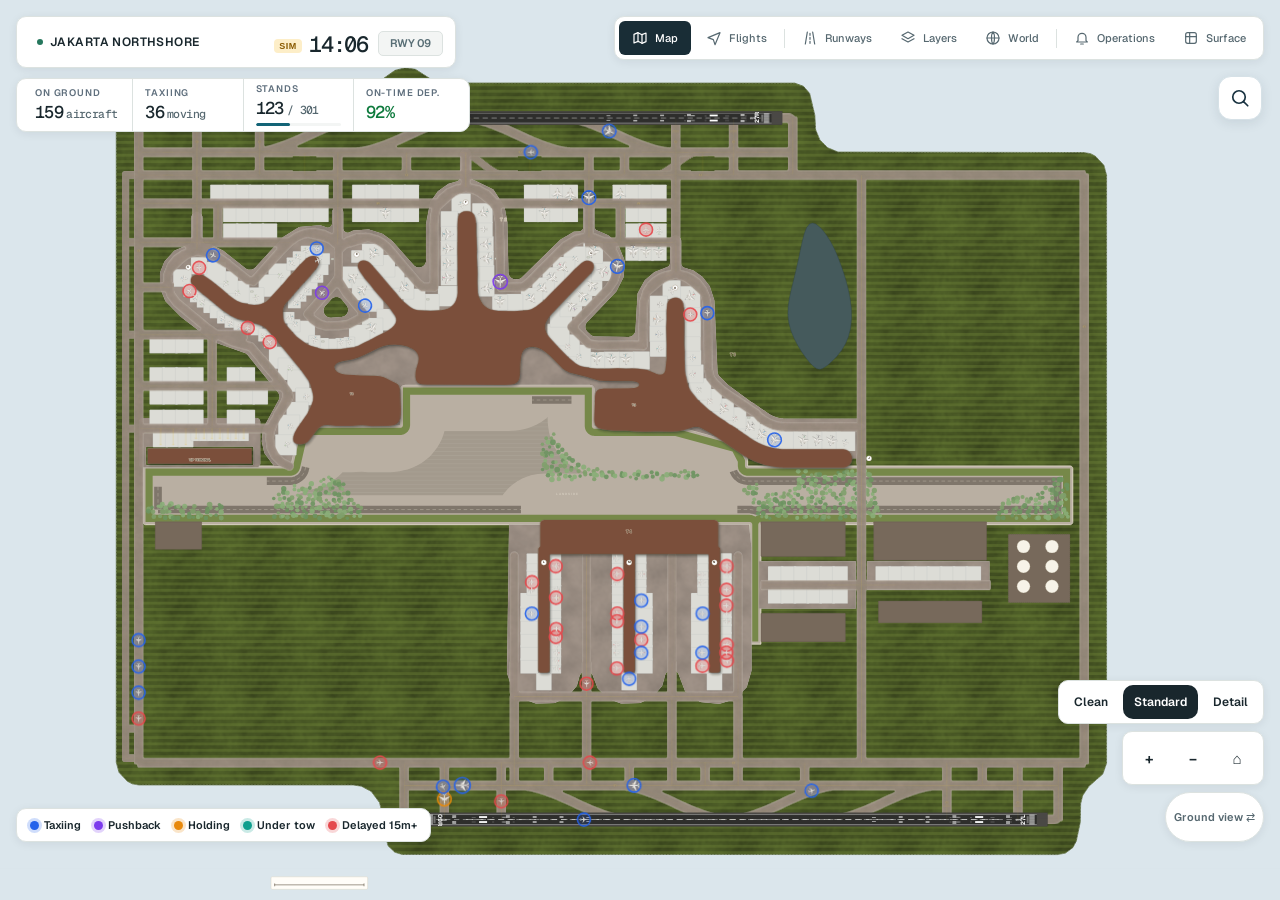
==== index.html @ 641c43df "Display mode: full-screen auto-paging board in the light theme (Departures, Arrivals or Both), displ" ====
<!DOCTYPE html>
<html lang="en"><head><meta charset="utf-8"/><script id="jn-scenario-clock">(function(){
/* Scenario clock: with ?clock=YYYY-MM-DDTHH:MM (Jakarta time) the whole app sees that moment as "now", and time then runs from there
   (pausable, faster). The state lives in sessionStorage so decisions, which reload the page, keep the same scenario time. ?clock=real leaves it. */
const R=Date,KEY='jn-scn-v1';let st=null;
const parse=s=>{const m=/^(\d{4})-(\d{2})-(\d{2})[T ](\d{2}):(\d{2})/.exec(s||'');return m?R.UTC(+m[1],+m[2]-1,+m[3],+m[4],+m[5])-7*3600000:null};
try{const q=new URLSearchParams(location.search).get('clock');
 if(q==='real')sessionStorage.removeItem(KEY);
 else if(q){const t=parse(q);if(t!=null)sessionStorage.setItem(KEY,JSON.stringify({startSim:t,startReal:R.now(),speed:1,paused:false,frozen:t}))}
 st=JSON.parse(sessionStorage.getItem(KEY)||'null');
 if(q){const u=new URL(location.href);u.searchParams.delete('clock');history.replaceState(null,'',u.pathname+u.search+u.hash)}}catch(e){}
const sim=()=>st?(st.paused?st.frozen:st.startSim+(R.now()-st.startReal)*st.speed):R.now();
/* Playback clock (JN_CLK): while a flight replay is running the whole app sees the replay time as "now". Off by default, so real time (or the scenario clock) passes straight through. */
let pb=null;
const now=()=>pb?(pb.paused?pb.frozen:pb.base+(R.now()-pb.real)*pb.speed):sim();
class D extends R{constructor(...a){if(a.length)super(...a);else super(now())}static now(){return now()}}
window.Date=D;
const pbRebase=()=>{const n=now();pb.base=n;pb.real=R.now();pb.frozen=n};
window.JN_CLK={get active(){return !!pb},now,start(ms,speed){pb={base:ms,real:R.now(),speed:speed||60,paused:false,frozen:ms}},stop(){pb=null},
 set(ms){if(pb){pb.base=ms;pb.real=R.now();pb.frozen=ms}},speed(x){if(pb){pbRebase();pb.speed=x}},pause(b){if(pb){pbRebase();pb.paused=!!b}},state:()=>pb&&Object.assign({},pb)};
if(!st)return;
const save=()=>{try{sessionStorage.setItem(KEY,JSON.stringify(st))}catch(e){}};
const rebase=()=>{const n=sim();st.startSim=n;st.startReal=R.now();st.frozen=n;return n};
window.JN_SCN={active:true,now,realNow:()=>R.now(),state:()=>Object.assign({},st),
 setSpeed(x){rebase();st.speed=x;save()},setPaused(b){rebase();st.paused=!!b;save()},
 setTime(ms){st.startSim=ms;st.startReal=R.now();st.frozen=ms;save()},jump(min){this.setTime(now()+min*60000)}};
document.addEventListener('DOMContentLoaded',()=>document.body.classList.add('jn-scn'));
})()</script><meta content="width=device-width,initial-scale=1" name="viewport"/><title>Jakarta Northshore | Widebody Optimization v158</title><style>html,body{margin:0;height:100%;background:#eeece6;overflow:hidden;overscroll-behavior:none;position:fixed;width:100%}svg{width:100%;height:100%;display:block;cursor:grab;touch-action:none;user-select:none;-webkit-user-select:none;font-family:"Helvetica Neue",Arial,sans-serif}
.term{fill:#dbc7a6;stroke:#b8a07c;stroke-width:4;stroke-linejoin:round}.t1{fill:none;stroke:#d0b992;stroke-width:2.5;opacity:.7}.t2{fill:none;stroke:#eadcc2;stroke-width:2.5;opacity:.7}
.apron{fill:#eceae4;stroke:#d8d6cd;stroke-width:2.5}.rn{font:700 68px Arial;fill:#fff}
.bxE{fill:#f5f4f0;stroke:#d9bb82;stroke-width:1.5}.bxC{fill:#f5f4f0;stroke:#a6bdd2;stroke-width:1.5}
.ac path{fill:#fff;stroke:#8a8d93;stroke-width:1;vector-effect:non-scaling-stroke}
.jb{stroke:#a39577;stroke-width:5;stroke-linecap:round}
#cn path{fill:none;stroke:#d9b44a;stroke-width:2;stroke-dasharray:8 8;opacity:.75}
#ld path{fill:none;stroke:#e3bf47;stroke-width:2;stroke-linecap:round;opacity:.8}
#ld,.gn,.rl{display:none}.zin #ld{display:inline}.zin .gn{display:inline}.zin .rl{display:inline}
.gn{font:700 13px Arial;fill:#4a3b28}.tb{font:700 15px Arial;fill:#1c1c1c}
.pk{fill:#e0d8c8;stroke:#cfc5b1;stroke-width:3}
.bx{fill:#fffdf8;stroke:#b99b73;stroke-width:3}
.b1{fill:#4a3b28;font-size:56px;font-weight:700;text-anchor:middle}.b2{fill:#4a3b28;font-size:42px;font-weight:700;text-anchor:middle;paint-order:stroke;stroke:#e9dfcd;stroke-width:8}
.b3{fill:#5a4a35;font-size:30px;text-anchor:middle}.b4{fill:#5c5040;font-size:28px;font-weight:600;text-anchor:middle;paint-order:stroke;stroke:#ffffffcc;stroke-width:6px;stroke-linejoin:round}
.pc{fill:#fff;stroke:#7d6a4f;stroke-width:3}.pl{fill:#4a3b28;font-size:34px;font-weight:700;text-anchor:middle;dominant-baseline:middle}
.ti{fill:#3d3223;font:700 70px Georgia,serif}.sub{fill:#6a5a45;font-size:30px}
#lg{position:fixed;left:10px;bottom:10px;max-width:calc(100% - 20px);background:#fffdf8ee;color:#4a3b28;border:1px solid #d6cdb8;border-radius:10px;padding:6px 10px;font:11px Arial;box-shadow:0 2px 8px #0002}#lg .h{cursor:pointer;display:flex;gap:8px;align-items:center}#lg .h b{font-size:12px}#lgb{display:none;margin-top:6px}#lg.open #lgb{display:block}#lg .tw{columns:2;column-gap:14px}#lg table{border-collapse:collapse;margin:2px 0}#lg td,#lg th{padding:0 8px;text-align:right;line-height:1.35}#lg label{display:block}.k{display:inline-block;width:10px;height:10px;margin:0 4px 0 8px;vertical-align:middle;border:2px solid}.k.e{border-color:#d8a24a}.k.c{border-color:#6e9ec7}
</style><style id="live-operations-redesign">
:root{--op-bg:#101317;--op-surf:#1b2026;--op-edge:#323a43;--op-gold:#d5ac70;--op-text:#f5f2e9;--op-muted:#adb5bf}
.hidden-legacy{display:none!important}
#hud{box-sizing:border-box;max-width:580px;padding:0;overflow:hidden;background:rgba(15,19,24,.97);border:1px solid #3c444e;border-radius:18px;color:var(--op-text);box-shadow:0 12px 50px #0005;backdrop-filter:blur(18px)}
.live-nav{padding:13px 16px;display:flex;justify-content:space-between;align-items:center;gap:10px;border-bottom:1px solid var(--op-edge)}
.live-brand{display:flex;align-items:center;gap:7px;flex-wrap:wrap;font-size:11px;font-weight:800;letter-spacing:.09em}.live-brand small{width:100%;margin-left:17px;font-size:10px;color:var(--op-muted);letter-spacing:.06em;font-weight:500}.live-dot{display:inline-block;width:7px;height:7px;flex:none;background:#50d9a3;border-radius:50%;box-shadow:0 0 0 4px #50d9a324}.live-controls{display:flex;gap:5px;flex-shrink:0}#hud .live-controls button{color:#f5f2e9;background:#2a3038;border-color:#414c55;border-radius:9px;font-size:11px;padding:7px 9px}#hud .live-controls button.on{color:#101317;background:var(--op-gold)}
.live-hudline{display:grid;grid-template-columns:1fr 1fr 1fr;padding:12px 16px;gap:8px}.live-hudline>div{min-width:0}.live-label{display:block;font-size:9px;color:var(--op-muted);font-weight:700;letter-spacing:.09em}.live-hudline strong{display:block;margin-top:3px;font-size:17px;font-family:ui-monospace,Menlo,monospace}.live-hudline #flow{background:none;padding:0;color:#f5f2e9;border-radius:0}.live-hudline #pv{color:#58dca9}.live-trafficbar{display:flex;justify-content:space-between;gap:8px;padding:8px 16px;background:#212830;font-size:11px;color:#e9ebed}.live-busy{white-space:nowrap;color:#50d9a3;font-size:9px;letter-spacing:.04em}#hud #stat{padding:9px 16px 11px;color:#acb6c0;font-size:10px;margin:0;border-top:1px solid var(--op-edge)}
#board{background:#15191f;color:var(--op-text);border-color:#414951;border-radius:20px;width:min(630px,calc(100% - 20px));height:min(78vh,760px);box-shadow:0 18px 70px #0008}
#board .bh{padding:13px;gap:7px;background:#1c2229;border-color:#353d45;flex-wrap:wrap}#board .bh button{color:#dce0e4;background:#252c34;border:1px solid #404b55;font-size:12px;padding:9px 12px}#board .bh button.on{background:#d5ac70;color:#15191f;border-color:#d5ac70}#bQ{color:#f5f2e9;background:#11161c;border-color:#46505b;padding:9px 10px;font-size:12px;min-width:100px}#bQ::placeholder{color:#9ea8b3}
.live-board-intro{padding:17px 17px 12px;border-bottom:1px solid #303942}.live-board-intro h3{font-size:24px;margin:6px 0 4px;letter-spacing:-.04em}.live-board-intro p{color:#a6b0bb;margin:0;font-size:11px}.live-ind{font-size:9px;color:#69dfaf;display:inline-flex;gap:8px;align-items:center;letter-spacing:.1em;font-weight:800}
.live-board-row{display:grid;grid-template-columns:36px minmax(0,1fr) 77px;width:100%;gap:10px;padding:16px;text-align:left;background:transparent;color:#f5f2e9;border:0;border-bottom:1px solid #2b343d;cursor:pointer}.live-board-row:hover{background:#252e38}.live-board-logo{padding-top:2px}.live-board-flight{display:flex;gap:8px;align-items:center;flex-wrap:wrap}.live-board-flight b{font-size:15px}.live-board-flight span{font-size:11px;color:#bac3cd}.live-board-details>strong{display:block;font-size:13px;margin:4px 0}.live-board-sub{font-size:11px;color:#a9b3bd}.live-board-sub i{font-style:normal;margin:0 3px}.live-board-status{display:inline-block;margin-top:8px;font-size:10px;padding:4px 8px;border-radius:99px;background:#354253;color:#dfe5ec}.live-board-status.done,.live-board-status.park{background:#1a4534;color:#88e5b3}.live-board-status.hold,.live-board-status.tax{background:#48371c;color:#ffd58a}.live-board-status.dep,.live-board-status.arr,.live-board-status.final{background:#243f61;color:#a7d1ff}.live-board-times{text-align:right}.live-board-times b{display:block;font-size:17px}.live-board-times span{display:block;font-size:10px;color:#a2adba;margin-top:7px}.live-board-times strong{display:block;font-size:13px;margin-top:2px}.live-board-times small{display:block;color:#d5ac70;font-size:10px;margin-top:10px}
#card{background:#151a20;color:#f3f1e9;border-color:#414951;padding:0;overflow:auto;width:380px;max-height:calc(100% - 20px);border-radius:20px;box-shadow:0 18px 70px #0008}
.live-flight-head{background:linear-gradient(145deg,#292f36,#171d25);padding:18px;border-bottom:1px solid #39414b}.live-flight-top{display:flex;justify-content:space-between;align-items:center;color:#acb6c0;font-size:10px}.live-mainline{display:flex;gap:10px;align-items:center;margin-top:16px}.live-mainline strong{display:block;font-size:26px;letter-spacing:-.035em}.live-mainline small{display:block;font-size:12px;color:#acb6c0}.live-route{display:grid;grid-template-columns:1fr auto 1fr;align-items:center;gap:8px;margin-top:22px}.live-route>div:last-child{text-align:right}.live-route b{font-size:29px;letter-spacing:-.03em}.live-route span{display:block;font-size:11px;color:#b6bec7}.live-route-mid{text-align:center;color:#d5ac70;font-size:19px}.live-route-mid small{display:block;color:#a6b0bb;font-size:9px;letter-spacing:.11em}
.live-card-technical{padding:12px 18px}.live-card-title{display:flex;justify-content:space-between;gap:8px;color:#e6ebec;font-weight:700;font-size:12px;margin-bottom:7px}.live-card-title span{font-weight:400;color:#9aa7b3;font-size:9px;text-align:right}.live-card-technical .cht span,.live-card-technical .rs,.live-card-technical .cn{color:#acb6c0}.live-card-technical .chb button{color:#f5f2e9;background:#29323d;border-color:#47515e}.live-card-technical .chip{color:#16201c}.live-card-technical .gr>div span,.live-card-technical .tm span{color:#adbac5}.live-card-technical .gr>div b,.live-card-technical .tm b,.live-card-technical .rt b{color:#f5f2e9}
.live-flight-meta{padding:10px 18px 16px;display:grid;grid-template-columns:1fr 1fr;gap:14px;border-top:1px solid #333d46}.live-flight-meta span,.live-rotation span{display:block;font-size:10px;color:#aeb8c2}.live-flight-meta b{display:block;font-size:13px;margin-top:3px}.live-rotation{background:#212932;padding:13px 18px}.live-rotation b{font-size:15px;display:block;margin:3px 0}
#card .ch{align-items:start}#card .ch .chl{max-width:66%}#card .gr,#card .tms{border-color:#35404a}#card .cn{line-height:1.5}
@media(max-width:700px){#hud{left:8px;top:8px;width:calc(100% - 16px)}.live-nav{padding:10px 11px}.live-brand{font-size:9px}.live-brand small{font-size:9px}.live-hudline{padding:10px 12px}.live-hudline strong{font-size:15px}#hud #stat{font-size:9px}#board{left:5px;right:5px;bottom:5px;width:calc(100% - 10px);height:75vh}#card{left:5px;right:5px;bottom:5px;top:auto;width:calc(100% - 10px);max-height:63vh}.live-board-row{padding:12px;gap:8px}.live-board-flight span{font-size:10px}}
</style><style>/* V10 surface markings are decorative SVG overlays, not aircraft-path modifications */.rwy-v10{opacity:.96}#s:not(.zin) .rwy-v10{opacity:.74}#s .rwy-v10 text{paint-order:stroke;stroke-linejoin:round}</style><style id="v11-stand-realism">
/* V11: aircraft stands are operational markings, not colored parking boxes. */
#sg .bxE,#sg .bxC{fill:none!important;stroke:#a9afb0!important;stroke-width:1.15!important;stroke-dasharray:8 13!important;opacity:.31!important}
.map-canvas.map-wide #sg .bxE,.map-canvas.map-wide #sg .bxC{opacity:.09!important}
.map-canvas.map-close #sg .bxE,.map-canvas.map-close #sg .bxC{opacity:.24!important}
.map-canvas.map-detail #sg .bxE,.map-canvas.map-detail #sg .bxC{opacity:.42!important;stroke:#828e90!important}
#standOpsV11{pointer-events:none;opacity:.8}
#standOpsV11 .stand-leadin{fill:none;stroke:#d4ae45;stroke-width:2.7;stroke-linecap:round;stroke-linejoin:round}
#standOpsV11 .stand-stop{fill:none;stroke:#fbf8e9;stroke-width:2.5;stroke-linecap:square}
.map-canvas.map-wide #standOpsV11{opacity:.12!important}
.map-canvas:not(.map-close):not(.map-detail) #standOpsV11{opacity:.25}
.map-canvas.v9-clean #standOpsV11{opacity:.14!important}
.map-canvas.v9-detail #standOpsV11{opacity:1!important}
.map-canvas.map-detail #standOpsV11 .stand-leadin{stroke-width:3.4}
/* The old boxed-stand shading had become the visual focus; keep concrete aprons continuous. */
#cn{opacity:.26!important}
.map-canvas.map-wide #cn{opacity:.09!important}
.map-canvas.v9-detail #cn{opacity:.48!important}
</style><style id="v14-runway-modes">
#runway-panel{position:fixed;z-index:5;top:var(--layTop,140px);right:12px;width:min(275px,calc(100vw - 24px));padding:11px 12px;border:1px solid #344656;border-radius:14px;background:#131c25f0;color:#edf3f7;font:12px -apple-system,BlinkMacSystemFont,'Segoe UI',sans-serif;box-shadow:0 7px 23px #0003;backdrop-filter:blur(12px)}
#runway-panel .rm-header{display:flex;justify-content:space-between;align-items:center;gap:8px;font-size:10px;letter-spacing:.07em}#rmMode{font-weight:500;color:#c9d2dc;font-size:10px;letter-spacing:0}
.rm-buttons{display:grid;grid-template-columns:repeat(3,1fr);gap:4px;margin-top:10px}.rm-buttons button{border:1px solid #435364;background:#202c38;color:#e9eff5;padding:8px 2px;border-radius:8px;font:600 11px inherit;cursor:pointer}.rm-buttons button.on{background:#c9a16d;color:#19212a;border-color:#c9a16d}
.rm-desc{font-size:10.5px;color:#bdc9d5;margin-top:8px;line-height:1.4}#rmCompare{background:transparent;color:#edd0a4;border:0;border-top:1px solid #354452;margin-top:9px;padding:10px 0 0;text-align:left;font-size:11px;cursor:pointer;width:100%}#rmResults{font-size:10px;color:#d9e3ec;line-height:1.5;margin-top:5px}#rmResults table{width:100%;border-collapse:collapse}#rmResults td,#rmResults th{padding:4px 2px;text-align:right;border-bottom:1px solid #334453;font-size:10px}#rmResults td:first-child,#rmResults th:first-child{text-align:left}#rmResults .active{color:#f4ca8e;font-weight:700}
@media(max-width:700px){#runway-panel{left:12px;right:auto;top:var(--layTop,112px);padding:8px 10px;width:min(290px,calc(100vw - 24px))}#runway-panel .rm-desc{display:none}#runway-panel #rmCompare{padding-top:7px;margin-top:6px}#runway-panel .rm-buttons{margin-top:6px}}
</style><style id="v18-engineering-surfaces">
/* V18: presentation-only aviation cartography. Never modifies the navigation network. */
#s #v18-apron-ops,#s #v18-junction-markings{pointer-events:none}
#s #v18-apron-ops{opacity:.38;transition:opacity .2s}
#s.map-wide #v18-apron-ops{opacity:0}
#s.map-close #v18-apron-ops{opacity:.29}
#s.map-detail #v18-apron-ops{opacity:.84}
#s.v17-surface #v18-apron-ops{opacity:.85}
#s.v17-surface.map-detail #v18-apron-ops{opacity:1}
#s .v18-equipment-zone{fill:none;stroke:#edf0e9;stroke-width:1.8;stroke-dasharray:9 7;opacity:.7}
#s .v18-safety{fill:none;stroke:#bf704d;stroke-width:1.5;stroke-dasharray:10 8;opacity:.68}
#s .v18-stand-hatch{stroke:#f2eee3;stroke-width:1.25;opacity:.7}
#s .v18-service-road{stroke:#f1efe7;stroke-width:1.7;stroke-dasharray:12 7;opacity:.65;fill:none}
#s #v18-junction-markings{opacity:.35}
#s.map-wide #v18-junction-markings{opacity:0}
#s.map-detail #v18-junction-markings{opacity:.7}
#s.v17-surface #v18-junction-markings{opacity:.82}
#s .v18-centerline-shadow{fill:none;stroke:#6b654a;stroke-width:3.2;opacity:.13}
#s .v18-centerline-hi{fill:none;stroke:#f8d45c;stroke-width:1.1;opacity:.5}
#s #tg .term{filter:drop-shadow(5px 7px 4px #3c47422e)}
#s #roof-v13{opacity:.95!important}
#s #v18-roof-light{pointer-events:none;opacity:.44}
#s #v18-roof-light path{fill:none;stroke:#f8f6e9;stroke-width:9;opacity:.25}
#s.map-wide #v18-roof-light{opacity:.15}
#s.map-detail #v18-roof-light{opacity:.8}
#s.v17-surface #v18-roof-light{opacity:.77}
#s #v18-gse-labels{pointer-events:none;opacity:0}
#s.map-detail #v18-gse-labels{opacity:.8}
#s #v18-gse-labels text{font:600 12px ui-monospace,Menlo,monospace;fill:#505b5b;paint-order:stroke;stroke:#d7d9d2;stroke-width:3}
@media(prefers-reduced-motion:reduce){#s #v18-apron-ops{transition:none}}
</style><style id="v20-architecture-style">
/* V20 architectural roof and dispersed remote-stand pavement; purely visual. */
#v20-roof{pointer-events:none}#v20-roof .roof-bay{fill:#d7c8ac;stroke:#b5a487;stroke-width:2.1}
#v20-roof .roof-bay.alt{fill:#e3d5bb}#v20-roof .roof-bay.core{fill:#c8b797}
#v20-roof .roof-seam{stroke:#b5a78d;stroke-width:2;opacity:.7;fill:none}
#v20-roof .roof-skylight{fill:#9db9c1;stroke:#eff5eb;stroke-width:2;opacity:.85}
#v20-roof .roof-crown{stroke:#faf1dc;stroke-width:3;opacity:.72;fill:none}
#v20-remote-aprons{pointer-events:none}#v20-remote-aprons .pad{fill:#dcdcd6;stroke:#aeb5b4;stroke-width:2}
#v20-remote-aprons .edge{fill:none;stroke:#f6f7ed;stroke-width:1.5;stroke-dasharray:11 10;opacity:.8}
#v20-remote-aprons .svc{fill:none;stroke:#b7b5a7;stroke-width:3;stroke-dasharray:14 9;opacity:.9}
#v20-remote-aprons .gse{fill:#a7aeb1;stroke:#f2f1e8;stroke-width:1.3}
#v20-objects{pointer-events:none}#v20-objects .service-building{fill:#c9cbbf;stroke:#9b9f93;stroke-width:3}
#v20-objects .service-roof{fill:none;stroke:#e8e9dc;stroke-width:3}
.map-canvas.map-wide #v20-roof{opacity:.56}.map-canvas.map-wide #v20-remote-aprons .edge,.map-canvas.map-wide #v20-remote-aprons .svc,.map-canvas.map-wide #v20-remote-aprons .gse{display:none}
.map-canvas:not(.map-detail):not(.map-close) #v20-roof .roof-seam{opacity:.35}
.map-canvas:not(.map-detail):not(.map-close) #v20-remote-aprons .gse{display:none}
</style><style id="v22-terminal-calm">
/* single calm roof: remove banded bays, skylights, bay pattern and hatching */
html body #roof-v13,html body #v18-roof-light,html body #v20-roof .roof-seam,html body #v20-roof .roof-skylight,html body #v20-roof .roof-crown{display:none!important}
html body #v20-roof .roof-bay,html body #v20-roof .roof-bay.alt,html body #v20-roof .roof-bay.core{fill:#e6d6b8!important;stroke:none!important;opacity:1!important}
html body #v20-roof .roof-bay,html body #v20-roof .roof-bay.alt,html body #v20-roof .roof-bay.core{fill:#e5d5b6!important;stroke:#e5d5b6!important;stroke-width:3px!important}
html body #tg .term{fill:#e3d3b4!important;stroke:#bba580!important;stroke-width:3!important;filter:drop-shadow(0 6px 5px #2f3a3a30)!important}
html body #tg .t1{stroke:#cdb892!important;opacity:.55!important}
html body #tg .t2{stroke:#f3ead8!important;opacity:.7!important;stroke-width:2.5!important}
/* labels: names on terminals only, no empty cards */
html body .map-canvas:not(.map-detail) .bx{display:none!important}
html body .b1{font-size:50px!important;letter-spacing:.06em;fill:#5b4a33!important;paint-order:stroke;stroke:#f1e6d1;stroke-width:9px;stroke-linejoin:round}
html body .bx{rx:18;fill:#fffaf0!important;stroke:#cdb892!important;stroke-width:2!important;filter:drop-shadow(0 2px 3px #0002)}
/* apron: calmer tone, stand furniture only when close or in detail */
html body .apron{fill:#d3d5cf!important;stroke:#b9bdb6!important;stroke-width:2!important}
html body .map-canvas:not(.map-detail) #ld,html body .map-canvas:not(.map-detail) #cn,html body .map-canvas:not(.map-detail) #v18-apron-ops,html body .map-canvas:not(.map-detail) #standOpsV11,html body .map-canvas:not(.map-detail) #v18-gse-labels,html body .map-canvas:not(.map-detail) #v18-junction-markings{display:none!important}
html body .map-canvas.map-detail #ld{opacity:.55}
html body .map-canvas.map-detail #v18-apron-ops,html body .map-canvas.map-detail #standOpsV11{opacity:.5}
html body .map-canvas.map-close #sg .bxE,html body .map-canvas.map-close #sg .bxC{opacity:.16!important}
</style><style id="v24-art">
html body .apron{fill:#d9d3cf!important;stroke:#bdb6b2!important}

html body .map-canvas.map-wide #v24-trees circle:nth-child(odd){display:none}
</style><style id="v27-term-detail-css">
html body #tg .term{fill:#7b4f3b!important;stroke:none!important;filter:drop-shadow(0 3px 6px rgba(60,80,100,.28))}
html body #v20-roof,html body #sg .jb{display:none!important}
html body .map-canvas:not(.map-detail) .stand-leadin{opacity:.25}
html body .map-canvas.map-wide #v27-term-detail path:nth-of-type(n+3),html body .map-canvas.map-wide #v27-term-detail g{display:none}
html body .gn{paint-order:stroke;stroke:#fff;stroke-width:3px;fill:#33424f}
</style><style id="v58-rotation-details">
html body #card .v58-rotation{padding:3px 16px 20px;color:#1b2931;font:13px -apple-system,BlinkMacSystemFont,'Segoe UI',sans-serif}
html body #card .v58-heading{display:flex;align-items:flex-start;justify-content:space-between;gap:8px;margin:3px 0 14px}
html body #card .v58-heading strong{font-size:15px}html body #card .v58-heading span{font-size:10px;color:#52626d;white-space:nowrap;margin-top:3px}
html body #card .v58-stage{background:#fff;border:1px solid #d9e1e1;border-radius:14px;padding:13px;margin:0 0 12px;box-shadow:0 2px 9px #1b30300a}
html body #card .v58-leg-head{display:grid;grid-template-columns:1fr auto;align-items:center;gap:2px 8px}html body #card .v58-leg-head span{font-size:10px;font-weight:800;letter-spacing:.09em;color:#67747d}html body #card .v58-leg-head strong{font-size:19px;color:#142630}html body #card .v58-leg-head small{grid-column:1 / -1;font-size:11px;color:#566772}
html body #card .v58-route{display:flex;gap:9px;align-items:center;margin:15px 0 12px}html body #card .v58-route b{font-size:23px;letter-spacing:-.04em}html body #card .v58-route span{color:#9aabb2}html body #card .v58-route small{margin-left:auto;text-align:right;max-width:46%;font-size:10px;color:#52646e}
html body #card .v58-pair{display:grid;gap:0;border-top:1px solid #e1e7e7}html body #card .v58-event{display:grid;grid-template-columns:minmax(0,1fr) auto;gap:2px 8px;padding:9px 0;border-bottom:1px solid #edf0f0}html body #card .v58-event:last-child{border-bottom:0}html body #card .v58-event span{font-size:12px;color:#40525c}html body #card .v58-event b{font-size:14px;color:#152731;font-variant-numeric:tabular-nums}html body #card .v58-event small{grid-column:1/-1;font-size:10px;color:#70818a}
html body #card .v58-turn{background:#e7eeed;border:1px solid #cfdbd9;border-radius:14px;padding:14px;margin:0 0 12px}html body #card .v58-turn-title{display:flex;justify-content:space-between;align-items:center;gap:8px;margin-bottom:13px}html body #card .v58-turn-title span{font-size:11px;letter-spacing:.06em;font-weight:800;color:#304b4d}html body #card .v58-turn-title strong{font-size:12px;color:#213942}
html body #card .v58-turn-grid{display:grid;grid-template-columns:1fr 1fr;gap:10px}html body #card .v58-turn-grid>div{background:#fff;border-radius:9px;padding:11px}html body #card .v58-turn-grid small{display:block;color:#586b73;font-size:10px;margin-bottom:5px}html body #card .v58-turn-grid b{font-size:19px}html body #card .v58-meter{height:4px;background:#c9d7d6;border-radius:8px;margin:13px 0}html body #card .v58-meter span{display:block;width:100%;height:100%;background:#658e91;border-radius:8px}
html body #card .v58-note{font-size:11px;line-height:1.55;color:#415963;margin:9px 0 0}html body #card .v58-swing{margin-top:11px;font-weight:750;font-size:11px;color:#36645d;padding:8px;border:1px solid #aaccc4;border-radius:8px;background:#f4faf8}
html body #card .v58-unlinked{padding:15px;border:1px dashed #b8c7cb;border-radius:12px;color:#50646e;font-size:12px;margin-bottom:11px}html body #card .v58-standalone{padding:12px 15px}
@media(max-width:390px){html body #card .v58-heading{display:block}html body #card .v58-heading span{display:block;margin-top:4px}html body #card .v58-route small{max-width:40%}}
</style><style id="v83-geist-system">
/* v83: single typography authority across the simulation, boards and overlays.
   Fonts are named with Google Fonts as optional remote delivery. Offline single-file
   deployments gracefully fall back to the OS sans/mono fonts. */
@import url('https://fonts.googleapis.com/css2?family=Geist:wght@400;500;600;700&family=Geist+Mono:wght@400;500;600&display=swap');
:root,html,html body{
 --jn-font:"Geist","Inter",-apple-system,BlinkMacSystemFont,"Segoe UI",Arial,sans-serif;
 --jn-mono:"Geist Mono","SFMono-Regular",Consolas,"Liberation Mono",monospace;
 --u-font:var(--jn-font);
 --jn-regular:400;--jn-medium:500;--jn-semibold:600;
 --jn-display:24px;--jn-title:18px;--jn-body:13px;--jn-caption:11px;
 --jn-tight:-.025em;--jn-label:.055em;
}
html body,html body button,html body input,html body select,html body textarea,
html body #hud,html body #card,html body #board,html body #lay,
html body #lg,html body #runway-panel,html body #ops-v16,
html body #v9-tools,html body #v16-map-key,html body #v70-kpi,
html body #v74-ac,html body #v79-audit,
html body #v49-modal,html body #v49-detail,
html body #s text,html body svg text{
 font-family:var(--jn-font)!important;
 font-synthesis:none;
 -webkit-font-smoothing:antialiased;
 text-rendering:optimizeLegibility;
}
/* Data-first hierarchy: normal text should be quiet. */
html body #hud .live-brand, html body #hud .live-brand b,
html body #v74-ac .top b,html body #v79-audit h1,
html body #card h2,html body #board h2,
html body #v74-ac .v81-id h1{
 font-family:var(--jn-font)!important;font-weight:600!important;letter-spacing:var(--jn-tight)!important;
}
html body #hud .live-label,html body #board .live-label,
html body #card .live-label,html body #v74-ac .v81-grid span,
html body #v74-ac .v81-id small,html body #v74-ac .v81-year,
html body #v79-audit .metric span{
 font-family:var(--jn-font)!important;font-weight:500!important;
 letter-spacing:var(--jn-label)!important;
}
html body #board .jb-main strong,html body #card .v53-hero-top strong,
html body #card .v58-leg-head strong,
html body #card .v58-heading strong,html body #v74-ac .v81-flight,
html body #v74-ac .v81-line b,html body #v74-ac .v81-date,
html body #v74-ac .v81-grid b,
html body #v79-audit .audit-row b{
 font-family:var(--jn-font)!important;font-weight:600!important;
 letter-spacing:-.015em!important;
}
html body #hud .live-hudline strong,html body #hud #clk,
html body #board .jb-time b,html body #board .jb-gate b,
html body #card .v58-event b,html body #card .v58-turn-grid b,
html body #card .tms b,html body #card .jc-tele b,
html body #v70-kpi .v70k b,
html body #v74-ac .v78-time b,
html body #v79-audit .metric b{
 font-family:var(--jn-mono)!important;font-weight:500!important;
 font-variant-numeric:tabular-nums slashed-zero!important;
 letter-spacing:-.035em!important;
}
html body #card .v57-tabs button,html body #board .bh button,
html body #hud button,html body #runway-panel button,
html body #ops-v16 button,html body #v79-audit button,
html body #v74-ac button{
 font-family:var(--jn-font)!important;font-weight:500!important;
 letter-spacing:0!important;
}
html body #v74-ac .v81-pill,html body #v74-ac .v78-chip,
html body #v74-ac .v77-pair,html body #card .chip,
html body #board .live-board-status{
 font-family:var(--jn-font)!important;font-weight:500!important;
 letter-spacing:0!important;
}
/* Replace device-dependent emoji on aircraft history with typographic vector-like text glyphs. */
html body #v74-ac .v81-line i{
 font-family:var(--jn-font)!important;font-weight:500!important;
 font-style:normal!important;color:#8294a0!important;
}
/* Unified aircraft history density: headings and status cannot overshadow routes. */
html body #v74-ac .v81-id h1{font-size:25px!important;line-height:1.13!important}
html body #v74-ac .v81-flight{font-size:13.5px!important}
html body #v74-ac .v81-line b{font-size:15px!important}
html body #v74-ac .v81-meta{font-size:11.5px!important;font-weight:400!important}
html body #v74-ac .v81-day{font-weight:500!important}
html body #v74-ac .v81-pill{font-size:10px!important}
/* Give numeric data its own typeface even against legacy font shorthands. */
html body #hud #clk{font:500 21px/1.1 var(--jn-mono)!important;font-variant-numeric:tabular-nums!important}
html body #hud .live-hudline strong{font:500 18px/1.1 var(--jn-mono)!important;font-variant-numeric:tabular-nums!important}
html body #board .jb-time b{font:500 18px/1.1 var(--jn-mono)!important}
html body #board .jb-gate b{font:500 20px/1.1 var(--jn-mono)!important}
html body #v70-kpi .v70k b{font:500 17px/1.1 var(--jn-mono)!important}
html body #v74-ac .v78-time b{font:500 19px/1.1 var(--jn-mono)!important}
/* Legacy SVG labels preserve their established sizes and positioning. */
@media(max-width:700px){
 html body #v74-ac .v81-id h1{font-size:24px!important}
 html body #board .jb-main strong{font-size:15px!important}
 html body #v74-ac .v81-line b{font-size:14px!important}
}
</style><style id="v90-customer-facing">#v79-launch,#v89-open,#v79-audit,#v84-util,#v86-review,#v89-overlay{display:none!important}</style><style id="v97-unified-customer-design">
/* JN v97: one passenger-facing interface language; no schedule or simulation edits. */
:root{
 --jn-bg:#f3f6f9;--jn-surface:#fff;--jn-soft:#f5f7fa;--jn-ink:#132536;
 --jn-muted:#617486;--jn-edge:#e1e8ef;--jn-accent:#2563eb;
 --jn-good:#15845c;--jn-warn:#aa6815;--jn-bad:#bb4b4b;
 --jn-radius:14px;--jn-radius-sm:9px;
 --jn-elevation:0 2px 8px rgba(15,33,52,.045),0 12px 34px rgba(15,33,52,.09);
 --u-ink:var(--jn-ink);--u-sub:var(--jn-muted);--u-line:var(--jn-edge);
 --u-chip:var(--jn-soft);--u-card:#fff;--u-acc:var(--jn-accent);--u-r:var(--jn-radius);
}
/* Shared outer sheet/card language. */
html body #card,html body #board,html body #v74-ac{color:var(--jn-ink)!important;background:var(--jn-bg)!important;font-family:var(--jn-font)!important}
html body #card{background:#fff!important;border:1px solid var(--jn-edge)!important;border-radius:var(--jn-radius)!important;box-shadow:var(--jn-elevation)!important}
html body #hud,html body #ops-v16,html body #v70-kpi,html body #lg,
html body #lay,html body #runway-panel,html body #v9-tools .v9-stack,
html body #v9-tools .v9-zoom{border-color:var(--jn-edge)!important;border-radius:var(--jn-radius)!important;box-shadow:var(--jn-elevation)!important}
/* A common typography hierarchy: 400 body / 500 labels / 600 emphasis. */
html body #card small,html body #board small,html body #v74-ac small{font-family:var(--jn-font)!important}
html body #card .jc-route b,html body #board .jb-time b,
html body #v74-ac .v81-id h1{font-weight:600!important;letter-spacing:-.035em!important}
html body #card .v53-time-grid b,html body #card .tms b,
html body #v74-ac .v78-time b,html body #v74-ac .v81-meta{
 font-family:var(--jn-mono)!important;font-weight:500!important;font-variant-numeric:tabular-nums!important}
/* Flight card: simplify nested panels and repeated grey fills. */
html body #card .v53-hero{background:#182c3e!important;color:#fff!important;border-radius:var(--jn-radius)!important;box-shadow:none!important}
html body #card .v53-time-grid>div,html body #card .tms>.tm,
html body #card .jc-tele>div{background:var(--jn-soft)!important;border:1px solid var(--jn-edge)!important;border-radius:var(--jn-radius-sm)!important;box-shadow:none!important}
html body #card .jc-gate,html body #card .v70-chain{border:1px solid var(--jn-edge)!important;border-radius:var(--jn-radius-sm)!important;box-shadow:none!important}
html body #card .v57-tabs{background:#fff!important;border-bottom:1px solid var(--jn-edge)!important}
html body #card .v57-tabs button{border-radius:var(--jn-radius-sm)!important}
/* Flight board: remove competing dark, industrial display language. */
html body #board{border:1px solid var(--jn-edge)!important;box-shadow:var(--jn-elevation)!important}
html body #board .bh,html body #board #bF{background:#fff!important;border-bottom:1px solid var(--jn-edge)!important}
html body #board .bh button,html body #board #bF button{font-weight:500!important;border-radius:var(--jn-radius-sm)!important}
html body #board .bh button.on,html body #board #bF button.on{background:#eaf1ff!important;color:#1a56c3!important}
html body #board #bQ{background:var(--jn-soft)!important;border:1px solid var(--jn-edge)!important;color:var(--jn-ink)!important;border-radius:var(--jn-radius-sm)!important}
html body #board #v46-board-summary{background:var(--jn-soft)!important;color:var(--jn-muted)!important;border-bottom:1px solid var(--jn-edge)!important;font-weight:500!important;letter-spacing:.02em!important}
html body #board #bList{background:#fff!important}
html body #board #bList .jb-hour{background:#eef2f6!important;color:#496073!important;border-block:1px solid var(--jn-edge)!important;font-weight:600!important}
html body #board #bList .jb-row{background:#fff!important;color:var(--jn-ink)!important;border-bottom:1px solid var(--jn-edge)!important;transition:background .15s!important}
html body #board #bList .jb-row:hover{background:#f5f8fc!important}
html body #board #bList .jb-main strong,html body #board #bList .jb-time b,
html body #board #bList .jb-gate b{color:var(--jn-ink)!important;font-weight:600!important}
html body #board #bList .jb-meta,html body #board #bList .jb-main small{color:var(--jn-muted)!important}
html body #board #bList .jb-s.ok{color:var(--jn-good)!important}
html body #board #bList .jb-s.late{color:var(--jn-bad)!important}
html body #board #bList .jb-s.warn{color:var(--jn-warn)!important}
html body #board #bList .jb-s.blue{color:#225fc5!important}
/* Aircraft history: same surface hierarchy, radius, status semantics as flights. */
html body #v74-ac{background:var(--jn-bg)!important;color:var(--jn-ink)!important}
html body #v74-ac .top{background:#fff!important;color:var(--jn-ink)!important;border-bottom:1px solid var(--jn-edge)!important;box-shadow:0 1px 3px rgba(15,33,52,.035)!important}
html body #v74-ac .top b,html body #v74-ac .top .back{color:var(--jn-ink)!important;font-weight:600!important}
html body #v74-ac .v81-head{background:#182c3e!important;color:#fff!important;border-bottom:0!important}
html body #v74-ac .v81-id h1{color:#fff!important}
html body #v74-ac .v81-grid{border-color:#455768!important}
html body #v74-ac .v81-grid .cell{border-color:#455768!important}
html body #v74-ac .v81-year,html body #v74-ac .v81-day,
html body #v74-ac .v78-day{background:#eaf0f5!important;color:#395166!important;border-color:var(--jn-edge)!important;font-weight:600!important}
html body #v74-ac .v81-leg,html body #v74-ac .v78-card{background:#fff!important;border-bottom:1px solid var(--jn-edge)!important}
html body #v74-ac .v81-flight,html body #v74-ac .v81-line b,
html body #v74-ac .v78-rte{color:var(--jn-ink)!important;font-weight:600!important}
html body #v74-ac .v81-pill,html body #v74-ac .v78-chip{
 border-radius:6px!important;font-weight:500!important}
html body #v74-ac .v81-pill.pair,html body #v74-ac .v78-chip.pair{background:#e9f6f0!important;color:#176e50!important}
html body #v74-ac .v81-pill.late,html body #v74-ac .v78-chip.warn{background:#fff1de!important;color:#996019!important}
html body #v74-ac .v81-pill.live{background:#eaf1ff!important;color:#245cc0!important}
html body #v74-ac .v81-dot.ok{background:var(--jn-good)!important}
html body #v74-ac .v81-dot.late{background:var(--jn-warn)!important}
html body #v74-ac .v81-code{background:var(--jn-soft)!important;border-radius:6px!important;color:var(--jn-muted)!important}
html body #v74-ac .v78-box{background:var(--jn-soft)!important;border:1px solid var(--jn-edge)!important;border-radius:var(--jn-radius-sm)!important}
/* Uniform interaction affordance and compact screens. */
html body :is(#card,#board,#v74-ac) button:focus-visible{outline:2px solid var(--jn-accent)!important;outline-offset:2px!important}
@media(max-width:700px){html body #board{border-radius:16px 16px 0 0!important}html body #card{border-radius:16px!important}}
</style>

<style id="v100-history-and-status">
/* v100: Preserve aircraft history row structure; scan flight times on the right. */
html body #v74-ac .v100-leg{padding:13px 16px!important}
html body #v74-ac .v100-leg .v81-leghead{display:flex!important;align-items:center;gap:8px!important;flex-wrap:wrap!important;min-width:0}
html body #v74-ac .v100-leg .v81-flight{font-family:var(--jn-font),sans-serif!important;font-weight:600!important;font-size:15px!important;letter-spacing:-.02em!important}
html body #v74-ac .v100-leg .v81-date{font-family:var(--jn-font),sans-serif!important;font-weight:500!important;font-size:12px!important}
html body #v74-ac .v100-leg .v81-dot{width:7px!important;height:7px!important;background:#277962!important}
html body #v74-ac .v100-leg .v81-dot.late{background:#c77d30!important}
html body #v74-ac .v100-leg .v81-dot.live{background:#277962!important}
html body #v74-ac .v100-leg .v100-pair{font-family:var(--jn-font),sans-serif;color:#56676f;font-size:11px;line-height:1.35;margin-left:auto;text-align:right;font-weight:400}
html body #v74-ac .v100-leg .v100-sep{color:#9ca9ad;margin:0 2px}
html body #v74-ac .v100-leg .v100-status{font-size:10px;font-weight:600;letter-spacing:.02em;color:#8a5200}
html body #v74-ac .v100-leg .v100-status.live{color:#24765e}
html body #v74-ac .v100-legbody{display:grid;grid-template-columns:minmax(0,1fr) auto;column-gap:9px;align-items:start;margin-top:12px}
html body #v74-ac .v100-leg .v81-route{display:grid;grid-template-rows:repeat(2,minmax(30px,auto));align-items:center;gap:6px!important;margin-top:0!important;min-width:0}
html body #v74-ac .v100-leg .v81-line{gap:5px!important;min-height:30px;min-width:0;flex-wrap:nowrap!important}
html body #v74-ac .v100-leg .v81-line i{width:15px;flex:0 0 15px;font-size:16px}
html body #v74-ac .v100-leg .v81-line b{font-family:var(--jn-font),sans-serif!important;font-weight:600!important;font-size:14px!important;overflow:hidden;text-overflow:ellipsis;white-space:nowrap;min-width:0}
html body #v74-ac .v100-leg .v81-code{padding:3px 4px!important;flex:0 0 auto;font-size:10px!important;font-weight:500!important;border-radius:4px!important}
html body #v74-ac .v100-times-col{display:grid;grid-template-rows:repeat(2,minmax(30px,auto));gap:6px;align-items:center}
html body #v74-ac .v100-times{display:grid;grid-template-columns:76px 76px;gap:6px;align-items:center;min-height:30px}
html body #v74-ac .v100-time{display:flex;align-items:baseline;justify-content:flex-end;gap:4px;white-space:nowrap}
html body #v74-ac .v100-time small{font:500 9px/1.4 var(--jn-font),sans-serif!important;color:#849198!important}
html body #v74-ac .v100-time b{font:500 13px/1.3 var(--jn-mono),monospace!important;color:#1b2e35!important;letter-spacing:-.045em!important;font-variant-numeric:tabular-nums!important}
html body #v74-ac .v100-time.actual b{font-weight:600!important}
html body #v74-ac .v100-time sup{font:500 8px var(--jn-font),sans-serif;letter-spacing:0;color:#5c6d77;margin-left:1px;vertical-align:super}
@media(max-width:390px){
 html body #v74-ac .v100-leg{padding-left:12px!important;padding-right:12px!important}
 html body #v74-ac .v100-legbody{column-gap:5px}
 html body #v74-ac .v100-times{grid-template-columns:69px 69px;gap:4px}
 html body #v74-ac .v100-time{gap:3px}
 html body #v74-ac .v100-time b{font-size:12px!important}
 html body #v74-ac .v100-leg .v81-line b{font-size:13px!important}
}
/* Accessible status information: light neutral surface and readable contrast. */
html body #card .v53-hero{background:#eef5f3!important;color:#1b3034!important;border:1px solid #d9e7e2!important;box-shadow:none!important;border-radius:8px!important}
html body #card .v53-hero-top strong{color:#193931!important}
html body #card .v53-hero-top small{color:#536a66!important}
html body #card .v53-hero p{color:#4a6661!important}
html body #card .v53-hero .v53-signal{background:#27946f!important}
</style>

<style id="v101-ui-fixes">
/* v101: customer-facing terminology + history emphasis + cleanup */
html body #card .jc-tele{border-left:0!important;margin:0 16px 14px!important}
html body #card .jc-tele>div{border:1px solid var(--jn-edge)!important;padding:12px 14px!important;border-radius:12px!important;background:var(--jn-soft)!important}
html body #card .v53-hero,
html body #card .v53-hero-top{background:#eef5f3!important;color:#1b3034!important}
html body #card .v53-hero{border:1px solid #d9e7e2!important;border-radius:12px!important;box-shadow:none!important}
html body #card .v53-hero strong,
html body #card .v53-hero-top strong{color:#193931!important}
html body #card .v53-hero p,
html body #card .v53-hero small,
html body #card .v53-hero-top small{color:#536a66!important;opacity:1!important}
html body #card .v53-hero .v53-signal{background:#27946f!important;box-shadow:0 0 0 4px rgba(39,148,111,.14)!important}
html body #v74-ac .v100-time small{color:#8b989f!important;opacity:.78!important}
html body #v74-ac .v100-time:not(.actual) b{color:#74848d!important;font-weight:500!important}
html body #v74-ac .v100-time.actual b{color:#16262f!important;font-weight:650!important}
html body #v74-ac .v100-time.actual small{color:#5f7078!important;opacity:.92!important}
html body #v74-ac .v100-leg .v81-line b{font-weight:600!important}
html body #v74-ac .v100-leg .v81-code{color:#53666f!important}
</style>

<style id="v102-history-causal-states">
/* Neutral status for future, never green before takeoff. */
html body #v74-ac .v100-leg .v81-dot.scheduled{background:#A4ADB4!important;box-shadow:none!important}
html body #v74-ac .v100-leg .v81-dot.ok{background:#267E65!important}
html body #v74-ac .v100-leg .v81-dot.late{background:#C7822C!important}
html body #v74-ac .v100-leg .v81-dot.live{background:#277C91!important}
/* Keep scheduled values soft and actuals emphatic. */
html body #v74-ac .v100-time:not(.actual) b{color:#829099!important;font-weight:400!important}
html body #v74-ac .v100-time.actual b{color:#132630!important;font-weight:600!important}
html body #v74-ac .v100-time.actual:has(b:first-child) b{font-variant-numeric:tabular-nums!important}
</style>
<style id="v104-physical-sectors">
html body #card .v104-sector-route{margin:0 16px 12px;padding:11px 12px;border-top:1px solid #dce5e4;border-bottom:1px solid #dce5e4;display:flex;flex-wrap:wrap;align-items:center;gap:7px;color:#203944;font:500 12px/1.5 var(--jn-font),sans-serif}
html body #card .v104-sector-route strong{font-weight:600;white-space:nowrap}
html body #card .v104-sector-route span{color:#536f77;font-size:11px}
html body #card .v104-sector-route small{flex-basis:100%;font-weight:400;color:#7b8990;font-size:10px}
html body #board .v104-board-via{display:block;color:#65777c;font:500 10px/1.35 var(--jn-font),sans-serif;margin:3px 0;letter-spacing:0}
html body #v74-ac .v104-history-sector{font:500 10px/1.4 var(--jn-font),sans-serif;color:#607781;padding:1px 16px 10px 37px}
html body #v74-ac .v104-history-sector span{color:#83959a}
</style>
<style id="v105-sector-presentation">
/* Alternate multi-stop destinations inside the existing flight board row. */
html body #board .v105-cycle{display:block;position:relative;min-width:0;height:22px;line-height:22px;overflow:hidden}
html body #board .v105-cycle>span{position:absolute;inset:0 auto auto 0;max-width:100%;overflow:hidden;text-overflow:ellipsis;white-space:nowrap}
html body #board .v105-cycle-a{animation:v105altA 6s steps(1,end) infinite}
html body #board .v105-cycle-b{animation:v105altB 6s steps(1,end) infinite}
@keyframes v105altA{0%,49.9%{opacity:1;visibility:visible}50%,100%{opacity:0;visibility:hidden}}
@keyframes v105altB{0%,49.9%{opacity:0;visibility:hidden}50%,100%{opacity:1;visibility:visible}}
html body #board .v105-cycle small{font-size:10px!important;color:#697982!important;font-weight:500!important;margin-left:5px}
html body #board .v104-board-via{font-size:10px!important;color:#71818a!important}
html body #v74-ac .v105-history-sector{margin:7px 0 0 22px;font:400 11px/1.4 var(--jn-font),sans-serif;color:#778790}
html body #v74-ac .v105-history-sector span{font-weight:600;color:#607784}
html body #v74-ac .v100-leg:has(.v105-history-sector){padding-bottom:15px!important}
@media(prefers-reduced-motion:reduce){
 html body #board .v105-cycle-a,html body #board .v105-cycle-b{animation:none!important}
 html body #board .v105-cycle-b{display:none!important}
}
</style>
<style id="v111-fleet-pooling-note">/* v111 fleet-only optimization; no customer-facing scheduling controls */</style>
<!-- v132: GA121 BKS departure 06:05, JKT arrival 07:20; GA8 JKT-CPH departure 00:05. -->
<!-- v136: GA650 outbound JKT STD 08:35 and GA652 outbound JKT STD 10:05. All other flights unchanged. -->
<!-- v135: SRG return timetable balanced (GA249 09:20, GA251 10:45, GA253 16:55, GA259 18:30 JKT arrivals). Existing aircraft allocation remains dynamic. -->
<!-- v134: GA261 STA JKT 09:30; GA271 STA 12:10; GA267 STA 18:05; GA113 STD TKG 23:55 / JKT STA 00:50 next day. All WIB. -->
<style id="v150-history-time-visibility">
/* Aircraft-history time hierarchy: scheduled grey, completed black, live ETA amber. */
html body #v74-ac .v100-leg .v100-time.jn150-scheduled small,
html body #v74-ac .v100-leg .v100-time.jn150-scheduled b{
 color:#5f6f79!important;font-weight:400!important;opacity:1!important;
}
html body #v74-ac .v100-leg .v100-time.jn150-etd small,html body #v74-ac .v100-leg .v100-time.jn150-etd b,html body #v74-ac .v100-leg .v100-time.jn150-eta small,html body #v74-ac .v100-leg .v100-time.jn150-eta b{color:#5f6f79!important;opacity:1!important}
html body #v74-ac .v100-leg .v100-time.jn150-atd small,
html body #v74-ac .v100-leg .v100-time.jn150-ata small{
 color:#30363d!important;font-weight:600!important;opacity:1!important;
}
html body #v74-ac .v100-leg .v100-time.jn150-atd b,
html body #v74-ac .v100-leg .v100-time.jn150-ata b{
 color:#101820!important;font-weight:650!important;opacity:1!important;
}
html body #v74-ac .v100-leg .v100-time.jn150-eta-live small,
html body #v74-ac .v100-leg .v100-time.jn150-eta-live b{
 color:#9a5600!important;opacity:1!important;font-weight:650!important;
 animation:jn150-eta-pulse 1.6s ease-in-out infinite;
}
@keyframes jn150-eta-pulse{0%,100%{opacity:1}50%{opacity:.46}}
@media(prefers-reduced-motion:reduce){
 html body #v74-ac .v100-leg .v100-time.jn150-eta-live small,
 html body #v74-ac .v100-leg .v100-time.jn150-eta-live b{animation:none!important}
}
</style><!-- v155: GA Singapore B787-9/777-300ER equipment mix; v154 routes retained -->
</head><body>
<svg class="map-canvas" id="s" viewbox="-400 -1750 12000 10100"><g id="g"><g id="wld"><g id="airB" style="display:none"></g><g id="grd">
<rect fill="#f3eee6" height="14000" id="bgp" width="20000" x="-5000" y="-6000"></rect><path d="M-222.8 -687.7L-277.5 -420.8L-277.5 6803.9L-246.9 6917.7L-153.1 7017.2L-98.1 7046.6L-21.9 7059.4L2382.1 7059.4L2474.7 7073.2L2584.5 7131.9L2676.9 7256.4L2699.7 7347.3L2704.0 7478.0L2772.3 7740.6L2849.4 7813.5L2930.7 7838.9L10284.7 7840.4L10373.8 7823.9L10456.7 7762.4L10495.8 7689.3L10540.7 7477.9L10545.0 7268.9L10567.8 7178.0L10636.9 7074.5L10793.8 6935.0L10835.7 6814.9L10836.0 217.4L10805.4 103.6L10711.6 4.1L10656.6 -25.3L10580.4 -38.1L7821.6 -44.3L7706.6 -91.9L7618.5 -180.0L7570.9 -295.0L7562.0 -456.8L7504.2 -700.6L7434.8 -780.9L7335.2 -817.7L3403.6 -819.1L3281.5 -843.4L3079.0 -971.7L2964.1 -988.7L2851.5 -960.5L2704.3 -856.8L2585.1 -820.7L-47.4 -817.7L-107.9 -802.6L-176.8 -756.6L-222.8 -687.7Z" fill="#d9e6c8"></path><clippath id="gcl"><path d="M-222.8 -687.7L-277.5 -420.8L-277.5 6803.9L-246.9 6917.7L-153.1 7017.2L-98.1 7046.6L-21.9 7059.4L2382.1 7059.4L2474.7 7073.2L2584.5 7131.9L2676.9 7256.4L2699.7 7347.3L2704.0 7478.0L2772.3 7740.6L2849.4 7813.5L2930.7 7838.9L10284.7 7840.4L10373.8 7823.9L10456.7 7762.4L10495.8 7689.3L10540.7 7477.9L10545.0 7268.9L10567.8 7178.0L10636.9 7074.5L10793.8 6935.0L10835.7 6814.9L10836.0 217.4L10805.4 103.6L10711.6 4.1L10656.6 -25.3L10580.4 -38.1L7821.6 -44.3L7706.6 -91.9L7618.5 -180.0L7570.9 -295.0L7562.0 -456.8L7504.2 -700.6L7434.8 -780.9L7335.2 -817.7L3403.6 -819.1L3281.5 -843.4L3079.0 -971.7L2964.1 -988.7L2851.5 -960.5L2704.3 -856.8L2585.1 -820.7L-47.4 -817.7L-107.9 -802.6L-176.8 -756.6L-222.8 -687.7Z"></path></clippath><g clip-path="url(#gcl)"><rect fill="#e1ecd4" height="32" opacity=".45" width="12766" x="-638" y="-1532"></rect><rect fill="#e1ecd4" height="32" opacity=".45" width="12766" x="-638" y="-1460"></rect><rect fill="#e1ecd4" height="32" opacity=".45" width="12766" x="-638" y="-1388"></rect><rect fill="#e1ecd4" height="32" opacity=".45" width="12766" x="-638" y="-1316"></rect><rect fill="#e1ecd4" height="32" opacity=".45" width="12766" x="-638" y="-1245"></rect><rect fill="#e1ecd4" height="32" opacity=".45" width="12766" x="-638" y="-1173"></rect><rect fill="#e1ecd4" height="32" opacity=".45" width="12766" x="-638" y="-1101"></rect><rect fill="#e1ecd4" height="32" opacity=".45" width="12766" x="-638" y="-1029"></rect><rect fill="#e1ecd4" height="32" opacity=".45" width="12766" x="-638" y="-957"></rect><rect fill="#e1ecd4" height="32" opacity=".45" width="12766" x="-638" y="-886"></rect><rect fill="#e1ecd4" height="32" opacity=".45" width="12766" x="-638" y="-814"></rect><rect fill="#e1ecd4" height="32" opacity=".45" width="12766" x="-638" y="-742"></rect><rect fill="#e1ecd4" height="32" opacity=".45" width="12766" x="-638" y="-670"></rect><rect fill="#e1ecd4" height="32" opacity=".45" width="12766" x="-638" y="-598"></rect><rect fill="#e1ecd4" height="32" opacity=".45" width="12766" x="-638" y="-527"></rect><rect fill="#e1ecd4" height="32" opacity=".45" width="12766" x="-638" y="-455"></rect><rect fill="#e1ecd4" height="32" opacity=".45" width="12766" x="-638" y="-383"></rect><rect fill="#e1ecd4" height="32" opacity=".45" width="12766" x="-638" y="-311"></rect><rect fill="#e1ecd4" height="32" opacity=".45" width="12766" x="-638" y="-239"></rect><rect fill="#e1ecd4" height="32" opacity=".45" width="12766" x="-638" y="-168"></rect><rect fill="#e1ecd4" height="32" opacity=".45" width="12766" x="-638" y="-96"></rect><rect fill="#e1ecd4" height="32" opacity=".45" width="12766" x="-638" y="-24"></rect><rect fill="#e1ecd4" height="32" opacity=".45" width="12766" x="-638" y="48"></rect><rect fill="#e1ecd4" height="32" opacity=".45" width="12766" x="-638" y="120"></rect><rect fill="#e1ecd4" height="32" opacity=".45" width="12766" x="-638" y="191"></rect><rect fill="#e1ecd4" height="32" opacity=".45" width="12766" x="-638" y="263"></rect><rect fill="#e1ecd4" height="32" opacity=".45" width="12766" x="-638" y="335"></rect><rect fill="#e1ecd4" height="32" opacity=".45" width="12766" x="-638" y="407"></rect><rect fill="#e1ecd4" height="32" opacity=".45" width="12766" x="-638" y="479"></rect><rect fill="#e1ecd4" height="32" opacity=".45" width="12766" x="-638" y="551"></rect><rect fill="#e1ecd4" height="32" opacity=".45" width="12766" x="-638" y="622"></rect><rect fill="#e1ecd4" height="32" opacity=".45" width="12766" x="-638" y="694"></rect><rect fill="#e1ecd4" height="32" opacity=".45" width="12766" x="-638" y="766"></rect><rect fill="#e1ecd4" height="32" opacity=".45" width="12766" x="-638" y="838"></rect><rect fill="#e1ecd4" height="32" opacity=".45" width="12766" x="-638" y="910"></rect><rect fill="#e1ecd4" height="32" opacity=".45" width="12766" x="-638" y="981"></rect><rect fill="#e1ecd4" height="32" opacity=".45" width="12766" x="-638" y="1053"></rect><rect fill="#e1ecd4" height="32" opacity=".45" width="12766" x="-638" y="1125"></rect><rect fill="#e1ecd4" height="32" opacity=".45" width="12766" x="-638" y="1197"></rect><rect fill="#e1ecd4" height="32" opacity=".45" width="12766" x="-638" y="1269"></rect><rect fill="#e1ecd4" height="32" opacity=".45" width="12766" x="-638" y="1340"></rect><rect fill="#e1ecd4" height="32" opacity=".45" width="12766" x="-638" y="1412"></rect><rect fill="#e1ecd4" height="32" opacity=".45" width="12766" x="-638" y="1484"></rect><rect fill="#e1ecd4" height="32" opacity=".45" width="12766" x="-638" y="1556"></rect><rect fill="#e1ecd4" height="32" opacity=".45" width="12766" x="-638" y="1628"></rect><rect fill="#e1ecd4" height="32" opacity=".45" width="12766" x="-638" y="1699"></rect><rect fill="#e1ecd4" height="32" opacity=".45" width="12766" x="-638" y="1771"></rect><rect fill="#e1ecd4" height="32" opacity=".45" width="12766" x="-638" y="1843"></rect><rect fill="#e1ecd4" height="32" opacity=".45" width="12766" x="-638" y="1915"></rect><rect fill="#e1ecd4" height="32" opacity=".45" width="12766" x="-638" y="1987"></rect><rect fill="#e1ecd4" height="32" opacity=".45" width="12766" x="-638" y="2059"></rect><rect fill="#e1ecd4" height="32" opacity=".45" width="12766" x="-638" y="2130"></rect><rect fill="#e1ecd4" height="32" opacity=".45" width="12766" x="-638" y="2202"></rect><rect fill="#e1ecd4" height="32" opacity=".45" width="12766" x="-638" y="2274"></rect><rect fill="#e1ecd4" height="32" opacity=".45" width="12766" x="-638" y="2346"></rect><rect fill="#e1ecd4" height="32" opacity=".45" width="12766" x="-638" y="2418"></rect><rect fill="#e1ecd4" height="32" opacity=".45" width="12766" x="-638" y="2489"></rect><rect fill="#e1ecd4" height="32" opacity=".45" width="12766" x="-638" y="2561"></rect><rect fill="#e1ecd4" height="32" opacity=".45" width="12766" x="-638" y="2633"></rect><rect fill="#e1ecd4" height="32" opacity=".45" width="12766" x="-638" y="2705"></rect><rect fill="#e1ecd4" height="32" opacity=".45" width="12766" x="-638" y="2777"></rect><rect fill="#e1ecd4" height="32" opacity=".45" width="12766" x="-638" y="2848"></rect><rect fill="#e1ecd4" height="32" opacity=".45" width="12766" x="-638" y="2920"></rect><rect fill="#e1ecd4" height="32" opacity=".45" width="12766" x="-638" y="2992"></rect><rect fill="#e1ecd4" height="32" opacity=".45" width="12766" x="-638" y="3064"></rect><rect fill="#e1ecd4" height="32" opacity=".45" width="12766" x="-638" y="3136"></rect><rect fill="#e1ecd4" height="32" opacity=".45" width="12766" x="-638" y="3207"></rect><rect fill="#e1ecd4" height="32" opacity=".45" width="12766" x="-638" y="3279"></rect><rect fill="#e1ecd4" height="32" opacity=".45" width="12766" x="-638" y="3351"></rect><rect fill="#e1ecd4" height="32" opacity=".45" width="12766" x="-638" y="3423"></rect><rect fill="#e1ecd4" height="32" opacity=".45" width="12766" x="-638" y="3495"></rect><rect fill="#e1ecd4" height="32" opacity=".45" width="12766" x="-638" y="3566"></rect><rect fill="#e1ecd4" height="32" opacity=".45" width="12766" x="-638" y="3638"></rect><rect fill="#e1ecd4" height="32" opacity=".45" width="12766" x="-638" y="3710"></rect><rect fill="#e1ecd4" height="32" opacity=".45" width="12766" x="-638" y="3782"></rect><rect fill="#e1ecd4" height="32" opacity=".45" width="12766" x="-638" y="3854"></rect><rect fill="#e1ecd4" height="32" opacity=".45" width="12766" x="-638" y="3926"></rect><rect fill="#e1ecd4" height="32" opacity=".45" width="12766" x="-638" y="3997"></rect><rect fill="#e1ecd4" height="32" opacity=".45" width="12766" x="-638" y="4069"></rect><rect fill="#e1ecd4" height="32" opacity=".45" width="12766" x="-638" y="4141"></rect><rect fill="#e1ecd4" height="32" opacity=".45" width="12766" x="-638" y="4213"></rect><rect fill="#e1ecd4" height="32" opacity=".45" width="12766" x="-638" y="4285"></rect><rect fill="#e1ecd4" height="32" opacity=".45" width="12766" x="-638" y="4356"></rect><rect fill="#e1ecd4" height="32" opacity=".45" width="12766" x="-638" y="4428"></rect><rect fill="#e1ecd4" height="32" opacity=".45" width="12766" x="-638" y="4500"></rect><rect fill="#e1ecd4" height="32" opacity=".45" width="12766" x="-638" y="4572"></rect><rect fill="#e1ecd4" height="32" opacity=".45" width="12766" x="-638" y="4644"></rect><rect fill="#e1ecd4" height="32" opacity=".45" width="12766" x="-638" y="4715"></rect><rect fill="#e1ecd4" height="32" opacity=".45" width="12766" x="-638" y="4787"></rect><rect fill="#e1ecd4" height="32" opacity=".45" width="12766" x="-638" y="4859"></rect><rect fill="#e1ecd4" height="32" opacity=".45" width="12766" x="-638" y="4931"></rect><rect fill="#e1ecd4" height="32" opacity=".45" width="12766" x="-638" y="5003"></rect><rect fill="#e1ecd4" height="32" opacity=".45" width="12766" x="-638" y="5074"></rect><rect fill="#e1ecd4" height="32" opacity=".45" width="12766" x="-638" y="5146"></rect><rect fill="#e1ecd4" height="32" opacity=".45" width="12766" x="-638" y="5218"></rect><rect fill="#e1ecd4" height="32" opacity=".45" width="12766" x="-638" y="5290"></rect><rect fill="#e1ecd4" height="32" opacity=".45" width="12766" x="-638" y="5362"></rect><rect fill="#e1ecd4" height="32" opacity=".45" width="12766" x="-638" y="5434"></rect><rect fill="#e1ecd4" height="32" opacity=".45" width="12766" x="-638" y="5505"></rect><rect fill="#e1ecd4" height="32" opacity=".45" width="12766" x="-638" y="5577"></rect><rect fill="#e1ecd4" height="32" opacity=".45" width="12766" x="-638" y="5649"></rect><rect fill="#e1ecd4" height="32" opacity=".45" width="12766" x="-638" y="5721"></rect><rect fill="#e1ecd4" height="32" opacity=".45" width="12766" x="-638" y="5793"></rect><rect fill="#e1ecd4" height="32" opacity=".45" width="12766" x="-638" y="5864"></rect><rect fill="#e1ecd4" height="32" opacity=".45" width="12766" x="-638" y="5936"></rect><rect fill="#e1ecd4" height="32" opacity=".45" width="12766" x="-638" y="6008"></rect><rect fill="#e1ecd4" height="32" opacity=".45" width="12766" x="-638" y="6080"></rect><rect fill="#e1ecd4" height="32" opacity=".45" width="12766" x="-638" y="6152"></rect><rect fill="#e1ecd4" height="32" opacity=".45" width="12766" x="-638" y="6223"></rect><rect fill="#e1ecd4" height="32" opacity=".45" width="12766" x="-638" y="6295"></rect><rect fill="#e1ecd4" height="32" opacity=".45" width="12766" x="-638" y="6367"></rect><rect fill="#e1ecd4" height="32" opacity=".45" width="12766" x="-638" y="6439"></rect><rect fill="#e1ecd4" height="32" opacity=".45" width="12766" x="-638" y="6511"></rect><rect fill="#e1ecd4" height="32" opacity=".45" width="12766" x="-638" y="6582"></rect><rect fill="#e1ecd4" height="32" opacity=".45" width="12766" x="-638" y="6654"></rect><rect fill="#e1ecd4" height="32" opacity=".45" width="12766" x="-638" y="6726"></rect><rect fill="#e1ecd4" height="32" opacity=".45" width="12766" x="-638" y="6798"></rect><rect fill="#e1ecd4" height="32" opacity=".45" width="12766" x="-638" y="6870"></rect><rect fill="#e1ecd4" height="32" opacity=".45" width="12766" x="-638" y="6941"></rect><rect fill="#e1ecd4" height="32" opacity=".45" width="12766" x="-638" y="7013"></rect><rect fill="#e1ecd4" height="32" opacity=".45" width="12766" x="-638" y="7085"></rect><rect fill="#e1ecd4" height="32" opacity=".45" width="12766" x="-638" y="7157"></rect><rect fill="#e1ecd4" height="32" opacity=".45" width="12766" x="-638" y="7229"></rect><rect fill="#e1ecd4" height="32" opacity=".45" width="12766" x="-638" y="7301"></rect><rect fill="#e1ecd4" height="32" opacity=".45" width="12766" x="-638" y="7372"></rect><rect fill="#e1ecd4" height="32" opacity=".45" width="12766" x="-638" y="7444"></rect><rect fill="#e1ecd4" height="32" opacity=".45" width="12766" x="-638" y="7516"></rect><rect fill="#e1ecd4" height="32" opacity=".45" width="12766" x="-638" y="7588"></rect><rect fill="#e1ecd4" height="32" opacity=".45" width="12766" x="-638" y="7660"></rect><rect fill="#e1ecd4" height="32" opacity=".45" width="12766" x="-638" y="7731"></rect><rect fill="#e1ecd4" height="32" opacity=".45" width="12766" x="-638" y="7803"></rect><rect fill="#e1ecd4" height="32" opacity=".45" width="12766" x="-638" y="7875"></rect><rect fill="#e1ecd4" height="32" opacity=".45" width="12766" x="-638" y="7947"></rect><rect fill="#e1ecd4" height="32" opacity=".45" width="12766" x="-638" y="8019"></rect><rect fill="#e1ecd4" height="32" opacity=".45" width="12766" x="-638" y="8090"></rect><rect fill="#e1ecd4" height="32" opacity=".45" width="12766" x="-638" y="8162"></rect><rect fill="#e1ecd4" height="32" opacity=".45" width="12766" x="-638" y="8234"></rect><rect fill="#e1ecd4" height="32" opacity=".45" width="12766" x="-638" y="8306"></rect><rect fill="#e1ecd4" height="32" opacity=".45" width="12766" x="-638" y="8378"></rect><rect fill="#e1ecd4" height="32" opacity=".45" width="12766" x="-638" y="8449"></rect><rect fill="#e1ecd4" height="32" opacity=".45" width="12766" x="-638" y="8521"></rect><rect fill="#e1ecd4" height="32" opacity=".45" width="12766" x="-638" y="8593"></rect><rect fill="#e1ecd4" height="32" opacity=".45" width="12766" x="-638" y="8665"></rect><rect fill="#e1ecd4" height="32" opacity=".45" width="12766" x="-638" y="8737"></rect><rect fill="#e1ecd4" height="32" opacity=".45" width="12766" x="-638" y="8809"></rect><rect fill="#e1ecd4" height="32" opacity=".45" width="12766" x="-638" y="8880"></rect><rect fill="#e1ecd4" height="32" opacity=".45" width="12766" x="-638" y="8952"></rect><rect fill="#e1ecd4" height="32" opacity=".45" width="12766" x="-638" y="9024"></rect><rect fill="#e1ecd4" height="32" opacity=".45" width="12766" x="-638" y="9096"></rect><rect fill="#e1ecd4" height="32" opacity=".45" width="12766" x="-638" y="9168"></rect><rect fill="#e1ecd4" height="32" opacity=".45" width="12766" x="-638" y="9239"></rect><rect fill="#e1ecd4" height="32" opacity=".45" width="12766" x="-638" y="9311"></rect><rect fill="#e1ecd4" height="32" opacity=".45" width="12766" x="-638" y="9383"></rect><rect fill="#e1ecd4" height="32" opacity=".45" width="12766" x="-638" y="9455"></rect><rect fill="#e1ecd4" height="32" opacity=".45" width="12766" x="-638" y="9527"></rect><rect fill="#e1ecd4" height="32" opacity=".45" width="12766" x="-638" y="9598"></rect><rect fill="#e1ecd4" height="32" opacity=".45" width="12766" x="-638" y="9670"></rect><rect fill="#e1ecd4" height="32" opacity=".45" width="12766" x="-638" y="9742"></rect><rect fill="#e1ecd4" height="32" opacity=".45" width="12766" x="-638" y="9814"></rect><rect fill="#e1ecd4" height="32" opacity=".45" width="12766" x="-638" y="9886"></rect><rect fill="#e1ecd4" height="32" opacity=".45" width="12766" x="-638" y="9957"></rect><rect fill="#e1ecd4" height="32" opacity=".45" width="12766" x="-638" y="10029"></rect><rect fill="#e1ecd4" height="32" opacity=".45" width="12766" x="-638" y="10101"></rect><rect fill="#e1ecd4" height="32" opacity=".45" width="12766" x="-638" y="10173"></rect><rect fill="#e1ecd4" height="32" opacity=".45" width="12766" x="-638" y="10245"></rect><rect fill="#e1ecd4" height="32" opacity=".45" width="12766" x="-638" y="10316"></rect><rect fill="#e1ecd4" height="32" opacity=".45" width="12766" x="-638" y="10388"></rect><rect fill="#e1ecd4" height="32" opacity=".45" width="12766" x="-638" y="10460"></rect><rect fill="#e1ecd4" height="32" opacity=".45" width="12766" x="-638" y="10532"></rect><rect fill="#e1ecd4" height="32" opacity=".45" width="12766" x="-638" y="10604"></rect><rect fill="#e1ecd4" height="32" opacity=".45" width="12766" x="-638" y="10676"></rect><rect fill="#e1ecd4" height="32" opacity=".45" width="12766" x="-638" y="10747"></rect><rect fill="#e1ecd4" height="32" opacity=".45" width="12766" x="-638" y="10819"></rect><rect fill="#e1ecd4" height="32" opacity=".45" width="12766" x="-638" y="10891"></rect><rect fill="#e1ecd4" height="32" opacity=".45" width="12766" x="-638" y="10963"></rect><rect fill="#e1ecd4" height="32" opacity=".45" width="12766" x="-638" y="11035"></rect><rect fill="#e1ecd4" height="32" opacity=".45" width="12766" x="-638" y="11106"></rect><rect fill="#e1ecd4" height="32" opacity=".45" width="12766" x="-638" y="11178"></rect><rect fill="#e1ecd4" height="32" opacity=".45" width="12766" x="-638" y="11250"></rect><rect fill="#e1ecd4" height="32" opacity=".45" width="12766" x="-638" y="11322"></rect><rect fill="#e1ecd4" height="32" opacity=".45" width="12766" x="-638" y="11394"></rect><rect fill="#e1ecd4" height="32" opacity=".45" width="12766" x="-638" y="11465"></rect><rect fill="#e1ecd4" height="32" opacity=".45" width="12766" x="-638" y="11537"></rect><rect fill="#e1ecd4" height="32" opacity=".45" width="12766" x="-638" y="11609"></rect><rect fill="#e1ecd4" height="32" opacity=".45" width="12766" x="-638" y="11681"></rect><rect fill="#e1ecd4" height="32" opacity=".45" width="12766" x="-638" y="11753"></rect><rect fill="#e1ecd4" height="32" opacity=".45" width="12766" x="-638" y="11824"></rect><rect fill="#e1ecd4" height="32" opacity=".45" width="12766" x="-638" y="11896"></rect><rect fill="#e1ecd4" height="32" opacity=".45" width="12766" x="-638" y="11968"></rect><rect fill="#e1ecd4" height="32" opacity=".45" width="12766" x="-638" y="12040"></rect><rect fill="#e1ecd4" height="32" opacity=".45" width="12766" x="-638" y="12112"></rect><rect fill="#e1ecd4" height="32" opacity=".45" width="12766" x="-638" y="12184"></rect><rect fill="#e1ecd4" height="32" opacity=".45" width="12766" x="-638" y="12255"></rect><rect fill="#e1ecd4" height="32" opacity=".45" width="12766" x="-638" y="12327"></rect><rect fill="#e1ecd4" height="32" opacity=".45" width="12766" x="-638" y="12399"></rect><rect fill="#e1ecd4" height="32" opacity=".45" width="12766" x="-638" y="12471"></rect><rect fill="#e1ecd4" height="32" opacity=".45" width="12766" x="-638" y="12543"></rect><rect fill="#e1ecd4" height="32" opacity=".45" width="12766" x="-638" y="12614"></rect><rect fill="#e1ecd4" height="32" opacity=".45" width="12766" x="-638" y="12686"></rect><rect fill="#e1ecd4" height="32" opacity=".45" width="12766" x="-638" y="12758"></rect></g><path d="M-222.8 -687.7L-277.5 -420.8L-277.5 6803.9L-246.9 6917.7L-153.1 7017.2L-98.1 7046.6L-21.9 7059.4L2382.1 7059.4L2474.7 7073.2L2584.5 7131.9L2676.9 7256.4L2699.7 7347.3L2704.0 7478.0L2772.3 7740.6L2849.4 7813.5L2930.7 7838.9L10284.7 7840.4L10373.8 7823.9L10456.7 7762.4L10495.8 7689.3L10540.7 7477.9L10545.0 7268.9L10567.8 7178.0L10636.9 7074.5L10793.8 6935.0L10835.7 6814.9L10836.0 217.4L10805.4 103.6L10711.6 4.1L10656.6 -25.3L10580.4 -38.1L7821.6 -44.3L7706.6 -91.9L7618.5 -180.0L7570.9 -295.0L7562.0 -456.8L7504.2 -700.6L7434.8 -780.9L7335.2 -817.7L3403.6 -819.1L3281.5 -843.4L3079.0 -971.7L2964.1 -988.7L2851.5 -960.5L2704.3 -856.8L2585.1 -820.7L-47.4 -817.7L-107.9 -802.6L-176.8 -756.6L-222.8 -687.7Z" fill="none" stroke="#a8b890" stroke-dasharray="26 10" stroke-width="5"></path>
<path d="M1781.9 3021.3L1676.6 3478.7L53.2 3478.7L50.1 3478.9L47.0 3479.3L43.9 3480.1L41.0 3481.2L38.1 3482.5L35.5 3484.1L32.9 3486.0L30.6 3488.1L28.5 3490.4L26.7 3492.9L25.0 3495.6L23.7 3498.4L22.7 3501.4L21.9 3504.4L21.4 3507.5L21.3 3510.6L21.3 4106.4L21.4 4109.5L21.9 4112.6L22.7 4115.6L23.7 4118.6L25.0 4121.4L26.7 4124.1L28.5 4126.6L30.6 4129.0L32.9 4131.1L35.5 4132.9L38.1 4134.5L41.0 4135.9L43.9 4136.9L47.0 4137.7L50.1 4138.1L53.2 4138.3L6829.8 4138.3L6829.8 5478.7L6957.4 5478.7L6957.4 4138.3L10425.5 4138.3L10428.7 4138.1L10431.8 4137.7L10434.8 4136.9L10437.7 4135.9L10440.6 4134.5L10443.3 4132.9L10445.8 4131.1L10448.1 4129.0L10450.2 4126.6L10452.1 4124.1L10453.7 4121.4L10455.0 4118.6L10456.1 4115.6L10456.8 4112.6L10457.3 4109.5L10457.4 4106.4L10457.4 3510.6L10457.3 3507.5L10456.8 3504.4L10456.1 3501.4L10455.0 3498.4L10453.7 3495.6L10452.1 3492.9L10450.2 3490.4L10448.1 3488.1L10445.8 3486.0L10443.3 3484.1L10440.6 3482.5L10437.7 3481.2L10434.8 3480.1L10431.8 3479.3L10428.7 3478.9L10425.5 3478.7L6808.5 3478.7L6808.5 3404.3L6712.8 3223.4L6010.6 3031.9L5090.4 3031.9L5090.4 2569.1L2909.6 2569.1L2909.6 3021.3L1781.9 3021.3Z" fill="#e8e2d3" stroke="#d6cdb8" stroke-width="3"></path><text class="b2" style="font-size:64px;letter-spacing:.3em;opacity:.55;stroke:none" x="4787" y="3803">LANDSIDE</text>
<g fill="none" stroke-linecap="round"><path d="" stroke="#e2c872" stroke-width="26"></path><path d="" stroke="#fffdf8" stroke-width="18"></path><path d="" stroke="#e2c872" stroke-width="30"></path><path d="" stroke="#fffdf8" stroke-width="22"></path></g>
<g></g>
<g id="af"><rect fill="#d6cdb9" height="388" rx="5" stroke="#b5a98f" stroke-width="3" width="947" x="6957" y="4106"></rect><rect fill="#d6cdb9" height="319" rx="5" stroke="#b5a98f" stroke-width="3" width="947" x="6957" y="5133"></rect><rect fill="#d6cdb9" height="431" rx="5" stroke="#b5a98f" stroke-width="3" width="1266" x="8223" y="4106"></rect><rect fill="#cfc4ad" height="245" rx="5" stroke="#b5a98f" stroke-width="3" width="1160" x="8277" y="4995"></rect><rect fill="#e4ddcb" height="766" rx="6" stroke="#a89c82" stroke-dasharray="14 8" stroke-width="3" width="691" x="9734" y="4245"></rect><circle cx="9904" cy="4383" fill="#f7f3e8" r="74" stroke="#8d8068" stroke-width="3"></circle><circle cx="9904" cy="4606" fill="#f7f3e8" r="74" stroke="#8d8068" stroke-width="3"></circle><circle cx="9904" cy="4830" fill="#f7f3e8" r="74" stroke="#8d8068" stroke-width="3"></circle><circle cx="10223" cy="4383" fill="#f7f3e8" r="74" stroke="#8d8068" stroke-width="3"></circle><circle cx="10223" cy="4606" fill="#f7f3e8" r="74" stroke="#8d8068" stroke-width="3"></circle><circle cx="10223" cy="4830" fill="#f7f3e8" r="74" stroke="#8d8068" stroke-width="3"></circle><rect fill="#cfc4ad" height="309" rx="5" stroke="#b5a98f" stroke-width="3" width="521" x="160" y="4106"></rect><path d="M7470.8 802.9L7470.4 803.8L7445.9 865.5L7445.1 867.9L7422.9 951.9L7422.7 952.8L7400.8 1053.7L7377.5 1164.3L7377.4 1164.8L7352.1 1277.7L7351.9 1278.4L7325.0 1389.2L7325.0 1389.4L7298.8 1495.2L7298.7 1495.8L7276.8 1595.0L7276.5 1596.5L7262.6 1689.7L7262.4 1692.2L7259.7 1782.1L7259.7 1782.9L7259.7 1783.7L7270.2 1872.4L7270.3 1873.1L7270.5 1873.9L7294.2 1961.2L7295.1 1963.7L7330.2 2049.1L7331.1 2051.0L7374.6 2133.2L7375.4 2134.5L7422.7 2210.1L7423.5 2211.2L7470.3 2276.3L7471.2 2277.5L7513.9 2328.7L7515.4 2330.4L7552.3 2366.0L7553.1 2366.8L7554.0 2367.4L7585.7 2387.3L7586.6 2387.8L7587.5 2388.0L7615.9 2393.4L7617.0 2393.6L7618.2 2393.3L7646.5 2386.0L7647.5 2385.7L7648.3 2385.2L7679.8 2366.8L7682.0 2365.2L7718.8 2336.6L7720.0 2335.6L7762.7 2297.0L7763.8 2296.0L7810.3 2247.5L7811.6 2246.0L7858.3 2187.0L7859.8 2184.9L7903.0 2113.5L7903.4 2112.8L7903.7 2112.1L7939.2 2027.7L7939.4 2026.9L7939.7 2026.1L7963.4 1930.5L7963.9 1927.5L7974.3 1822.9L7974.4 1820.3L7971.6 1709.9L7971.5 1707.8L7957.5 1596.6L7957.3 1594.9L7935.4 1488.3L7935.1 1487.1L7909.1 1389.6L7908.9 1388.7L7882.1 1303.1L7881.9 1302.5L7856.6 1229.3L7856.5 1228.8L7833.3 1166.4L7833.2 1166.0L7811.4 1111.1L7811.1 1110.5L7788.8 1059.2L7788.4 1058.4L7763.5 1007.2L7763.0 1006.2L7733.8 953.2L7733.1 952.1L7698.9 898.0L7698.0 896.7L7659.7 844.9L7658.3 843.2L7617.6 798.6L7617.0 797.9L7616.3 797.3L7575.7 766.0L7575.0 765.4L7574.1 765.1L7536.6 753.1L7535.6 752.8L7534.5 753.1L7501.6 764.2L7500.6 764.6L7499.9 765.4L7471.4 802.1L7470.8 802.9Z" fill="#a9cfe0" stroke="#86b3c7" stroke-width="5"></path><circle cx="2979" cy="-691" fill="#c9b48f" r="59" stroke="#a98a63" stroke-width="4"></circle><text class="b4" style="text-anchor:middle" x="2979" y="-636">ATC</text>
</g>
<g id="apg"><path class="apron" d="M273.7 1627.9L274.3 1628.6L274.7 1629.1L275.2 1629.7L275.6 1630.0L447.4 1803.9L447.9 1804.4L448.7 1805.1L449.2 1805.6L451.6 1807.6L452.1 1808.1L452.9 1808.8L453.4 1809.2L814.1 2084.7L814.5 2085.0L815.2 2085.5L815.8 2085.9L817.4 2086.8L818.0 2087.0L818.1 2087.1L818.8 2087.4L819.3 2087.5L1159.5 2208.1L1160.3 2208.4L1161.6 2208.9L1162.5 2209.2L1164.8 2210.2L1166.5 2210.9L1169.0 2212.0L1170.6 2212.8L1171.4 2213.3L1173.0 2214.1L1175.4 2215.5L1177.0 2216.5L1177.7 2216.9L1179.3 2218.0L1181.5 2219.6L1183.0 2220.6L1183.7 2221.2L1185.1 2222.4L1187.2 2224.1L1188.6 2225.4L1189.2 2226.0L1190.5 2227.3L1192.5 2229.2L1193.7 2230.6L1195.4 2232.4L1196.0 2233.1L1196.9 2234.2L1197.5 2234.9L1535.4 2650.5L1536.0 2651.3L1536.9 2652.5L1537.5 2653.3L1539.1 2655.5L1540.3 2657.1L1541.9 2659.6L1543.0 2661.2L1543.5 2662.1L1544.4 2663.8L1545.8 2666.4L1546.7 2668.2L1547.1 2669.1L1547.9 2670.9L1549.0 2673.7L1549.7 2675.5L1550.0 2676.5L1550.7 2678.3L1551.5 2681.2L1552.0 2683.1L1552.2 2684.1L1552.7 2686.0L1553.2 2688.9L1553.5 2690.9L1553.7 2691.8L1553.9 2693.8L1554.2 2696.8L1554.3 2698.7L1554.3 2699.7L1554.4 2701.7L1554.4 2704.7L1554.3 2706.7L1554.2 2707.6L1554.1 2709.6L1553.8 2712.6L1553.5 2714.5L1553.3 2715.5L1553.0 2717.4L1552.4 2720.4L1551.9 2722.3L1551.7 2723.2L1551.1 2725.1L1550.2 2728.0L1549.6 2729.8L1549.3 2730.8L1548.5 2732.6L1547.4 2735.3L1546.5 2737.1L1545.3 2739.6L1544.9 2740.5L1544.2 2741.8L1543.8 2742.7L1370.3 3058.6L1370.1 3059.1L1369.7 3059.8L1369.4 3060.4L1369.1 3061.3L1368.9 3062.2L1368.8 3062.8L1368.8 3062.9L1368.7 3063.7L1368.6 3064.2L1355.8 3201.5L1355.8 3202.0L1355.7 3202.8L1355.7 3202.9L1355.7 3203.6L1355.8 3205.5L1355.9 3206.1L1355.9 3206.3L1356.1 3207.0L1356.2 3207.5L1384.3 3330.0L1384.5 3330.5L1384.6 3331.2L1384.7 3331.3L1384.9 3331.9L1385.2 3332.8L1385.6 3333.6L1386.0 3334.1L1386.0 3334.2L1386.4 3334.8L1386.7 3335.3L1491.3 3477.4L1491.8 3478.0L1492.3 3478.6L1493.1 3478.7L1493.9 3478.7L1674.9 3478.7L1675.7 3478.7L1676.5 3478.6L1676.8 3477.8L1677.0 3477.1L1734.7 3226.4L1734.8 3225.6L1734.9 3224.8L1734.2 3224.3L1733.9 3224.1L1724.5 3219.3L1710.8 3201.7L1708.7 3191.1L1708.4 3189.7L1707.8 3186.2L1707.1 3183.1L1706.9 3182.1L1705.6 3175.3L1706.7 3167.7L1706.8 3166.8L1708.8 3153.2L1709.9 3145.4L1711.2 3141.7L1711.3 3141.6L1723.9 3105.9L1725.5 3103.0L1725.9 3102.2L1738.1 3080.4L1750.3 3058.5L1752.4 3054.6L1752.5 3054.4L1752.7 3054.1L1753.7 3052.3L1754.8 3050.7L1755.1 3050.2L1769.8 3029.2L1866.6 2890.1L1866.9 2889.7L1867.7 2888.3L1868.0 2887.6L1880.5 2860.5L1881.7 2857.9L1915.2 2785.1L1915.8 2783.3L1928.4 2745.4L1928.8 2743.6L1929.5 2735.0L1930.8 2719.4L1932.1 2704.3L1932.2 2703.4L1932.1 2701.2L1932.0 2700.7L1929.0 2681.0L1926.0 2661.8L1925.8 2660.6L1925.4 2658.9L1925.3 2658.2L1899.0 2563.8L1898.9 2563.6L1898.6 2562.5L1876.7 2517.2L1876.5 2516.8L1875.7 2515.5L1875.5 2515.2L1857.3 2489.5L1823.4 2442.0L1788.2 2392.5L1787.7 2391.7L1786.8 2390.6L1786.1 2389.8L1774.7 2376.5L1769.1 2370.1L1755.4 2354.4L1740.4 2337.1L1740.3 2337.0L1739.9 2336.5L1739.5 2336.0L1739.4 2335.9L1679.7 2262.5L1632.4 2204.3L1597.9 2161.9L1597.7 2161.7L1597.6 2161.5L1575.9 2137.1L1566.4 2126.4L1548.7 2106.5L1548.5 2106.2L1547.7 2105.3L1495.4 2038.1L1494.7 2037.3L1494.6 2037.1L1442.0 1979.7L1441.6 1979.3L1440.2 1977.8L1399.6 1933.4L1398.3 1932.4L1397.8 1932.0L1389.0 1925.7L1370.7 1912.6L1369.9 1912.0L1368.1 1911.0L1367.6 1910.8L1325.7 1893.4L1254.9 1870.5L1245.4 1867.4L1231.5 1862.9L1230.5 1862.6L1228.9 1862.2L1227.9 1861.9L1224.6 1861.2L1188.5 1853.8L1124.7 1840.5L1124.4 1840.5L1124.0 1840.4L1121.4 1839.8L1118.8 1838.9L1118.2 1838.7L1064.8 1819.9L1064.7 1819.8L1064.5 1819.8L1064.3 1819.7L1062.1 1818.9L1060.0 1817.9L1059.7 1817.7L1010.2 1793.5L1008.0 1792.1L1007.6 1791.8L934.8 1743.7L934.8 1743.7L933.9 1743.1L933.0 1742.5L930.8 1740.8L918.8 1732.0L900.8 1718.7L900.6 1718.5L899.7 1717.8L898.8 1717.0L898.7 1717.0L755.1 1598.1L747.5 1591.9L747.2 1591.6L746.6 1591.1L746.3 1590.9L680.6 1541.4L680.3 1541.2L679.3 1540.4L678.3 1539.6L595.0 1468.0L591.5 1465.0L591.3 1464.8L587.8 1461.8L585.4 1458.8L584.8 1458.0L573.2 1443.3L572.4 1442.2L572.3 1442.1L568.8 1437.6L566.6 1432.3L566.1 1431.0L557.9 1410.6L557.8 1383.1L562.1 1373.5L562.1 1373.4L562.6 1372.3L563.4 1370.4L564.2 1368.8L564.6 1367.8L567.2 1362.0L571.6 1357.1L572.4 1356.1L573.7 1354.7L574.2 1354.1L574.5 1353.8L577.8 1350.1L581.3 1347.5L582.1 1346.9L583.8 1345.7L584.6 1345.1L584.8 1345.0L586.2 1343.9L586.5 1343.7L586.8 1343.5L591.3 1340.2L596.1 1338.3L596.3 1338.2L612.9 1331.7L616.3 1330.4L616.4 1330.4L623.7 1327.5L658.6 1325.5L664.8 1327.1L666.4 1327.5L682.1 1331.6L682.6 1331.8L688.1 1333.2L692.5 1335.6L692.7 1335.7L693.5 1336.2L693.6 1336.2L693.8 1336.3L719.8 1350.6L788.9 1399.0L789.9 1399.8L790.2 1400.0L792.8 1402.1L797.0 1405.5L797.2 1405.6L802.8 1410.1L857.9 1454.2L904.6 1491.5L904.7 1491.6L904.8 1491.7L905.4 1492.2L906.0 1492.7L910.1 1496.2L945.2 1526.7L984.1 1560.4L984.5 1560.7L985.0 1561.1L988.7 1563.9L999.6 1572.3L1043.9 1606.3L1044.7 1606.9L1045.9 1607.7L1046.7 1608.2L1061.3 1617.3L1063.9 1618.9L1076.7 1626.9L1076.7 1626.9L1078.3 1627.7L1078.5 1627.8L1105.4 1638.1L1123.9 1645.2L1125.2 1645.6L1127.3 1646.3L1128.6 1646.6L1176.3 1657.5L1185.3 1659.6L1214.3 1666.2L1215.7 1666.5L1217.7 1666.8L1219.0 1667.0L1221.9 1667.3L1246.1 1669.4L1249.9 1669.7L1258.1 1670.5L1265.3 1671.1L1265.6 1671.1L1267.2 1671.1L1267.6 1671.1L1277.5 1670.3L1306.8 1667.9L1314.8 1667.3L1315.5 1667.2L1317.0 1667.0L1317.6 1666.8L1324.2 1665.2L1341.1 1661.0L1343.9 1660.3L1345.5 1659.9L1348.4 1659.2L1349.0 1659.0L1350.3 1658.6L1350.9 1658.4L1353.9 1657.1L1359.4 1654.8L1379.7 1646.4L1380.2 1646.2L1380.4 1646.2L1381.6 1645.5L1382.1 1645.2L1393.2 1638.4L1405.4 1631.0L1429.2 1611.2L1430.2 1610.3L1431.6 1608.9L1432.3 1608.2L1601.7 1422.9L1648.4 1366.6L1655.0 1358.6L1655.1 1358.5L1656.1 1357.3L1682.8 1329.2L1697.8 1313.5L1708.0 1302.8L1708.3 1302.4L1708.8 1301.9L1709.1 1301.6L1760.2 1242.6L1760.3 1242.6L1760.3 1242.5L1760.5 1242.3L1761.5 1241.2L1762.5 1240.2L1762.8 1239.9L1763.4 1239.3L1845.6 1157.5L1848.6 1155.4L1849.1 1155.1L1869.9 1140.7L1872.0 1139.3L1872.1 1139.2L1876.5 1136.2L1906.1 1124.2L1912.4 1123.5L1912.9 1123.4L1915.6 1123.1L1926.1 1121.9L1936.6 1120.7L1953.4 1124.6L1956.7 1125.4L1957.0 1125.5L1964.8 1127.3L1978.2 1135.7L1981.8 1139.5L1982.7 1140.5L1983.8 1141.7L1984.0 1141.8L1984.1 1141.9L1984.6 1142.5L1988.7 1146.9L1993.0 1155.1L1993.1 1155.3L1993.3 1155.7L1995.8 1160.5L1997.0 1166.2L1997.2 1167.1L1997.4 1168.1L1997.4 1168.2L1997.7 1169.5L1997.8 1170.0L1997.9 1170.3L1999.0 1175.8L1998.9 1180.6L1998.9 1181.5L1998.9 1181.6L1998.6 1192.2L1995.9 1203.5L1995.8 1203.8L1994.9 1207.7L1994.8 1207.8L1994.7 1208.5L1994.6 1208.8L1993.5 1213.3L1991.5 1217.4L1991.0 1218.4L1982.7 1234.9L1974.9 1250.6L1974.8 1250.8L1974.5 1251.4L1972.9 1254.5L1970.8 1257.4L1970.3 1258.1L1957.1 1275.8L1951.2 1283.7L1951.2 1283.8L1951.0 1283.9L1950.2 1285.0L1949.3 1286.1L1873.9 1374.0L1872.3 1375.8L1871.7 1376.5L1871.6 1376.6L1849.8 1400.0L1813.9 1438.6L1777.7 1479.6L1762.2 1497.2L1739.2 1523.2L1726.2 1537.9L1723.0 1541.6L1722.8 1541.8L1722.6 1542.0L1722.3 1542.4L1722.2 1542.5L1716.5 1549.4L1674.2 1600.7L1658.3 1617.7L1638.5 1639.0L1629.8 1648.3L1629.3 1648.8L1628.5 1649.9L1628.1 1650.5L1609.8 1677.6L1609.7 1677.7L1606.8 1682.1L1606.3 1682.8L1605.9 1683.6L1605.6 1684.4L1605.3 1685.1L1605.2 1685.5L1603.7 1690.3L1603.2 1691.7L1595.5 1716.4L1595.2 1718.1L1592.5 1760.1L1592.5 1760.8L1592.5 1762.4L1592.5 1763.5L1592.8 1770.7L1593.8 1794.7L1594.7 1817.8L1594.8 1818.4L1595.1 1820.4L1595.3 1821.1L1596.2 1824.7L1599.3 1836.1L1600.4 1840.3L1604.5 1855.5L1604.8 1856.5L1605.6 1858.4L1606.0 1859.3L1607.1 1861.3L1614.7 1875.5L1616.9 1879.5L1617.4 1880.4L1618.6 1882.2L1619.4 1883.4L1633.5 1902.5L1634.1 1903.3L1634.8 1904.2L1635.4 1904.9L1635.7 1905.2L1660.6 1932.8L1742.5 2023.6L1764.7 2041.9L1771.0 2047.1L1771.5 2047.5L1772.1 2048.0L1798.9 2067.4L1816.4 2080.1L1840.3 2097.4L1841.1 2098.0L1842.2 2098.7L1843.0 2099.2L1868.3 2114.2L1869.5 2114.9L1871.1 2115.7L1872.2 2116.2L1872.4 2116.3L1874.7 2117.3L1900.3 2128.3L1901.8 2128.8L1902.6 2129.1L2011.5 2162.3L2012.5 2162.6L2039.6 2166.7L2062.1 2170.0L2062.8 2170.1L2064.3 2170.2L2065.0 2170.2L2151.4 2168.7L2169.9 2168.3L2179.9 2168.1L2224.8 2167.3L2225.9 2167.3L2227.4 2167.2L2227.9 2167.1L2228.7 2167.0L2289.7 2159.1L2393.8 2145.4L2394.5 2145.3L2404.7 2141.6L2413.6 2138.4L2431.5 2132.0L2432.9 2131.5L2434.8 2130.6L2436.1 2130.0L2457.5 2118.7L2475.1 2109.4L2502.5 2094.9L2568.9 2064.1L2569.4 2063.8L2569.5 2063.7L2645.5 2021.1L2724.3 1984.3L2724.6 1984.1L2725.6 1983.6L2726.3 1983.2L2766.5 1960.4L2767.2 1960.0L2767.4 1959.9L2768.7 1959.0L2769.6 1958.4L2775.4 1954.2L2811.8 1928.1L2812.6 1927.4L2812.7 1927.3L2838.6 1902.1L2839.8 1900.7L2840.2 1900.0L2840.4 1899.6L2844.0 1893.9L2855.1 1876.2L2855.5 1875.5L2855.9 1874.6L2856.3 1873.7L2856.5 1872.9L2860.6 1856.2L2861.6 1852.4L2862.8 1847.3L2862.8 1847.2L2863.0 1846.3L2863.2 1845.3L2863.2 1844.3L2863.1 1843.4L2862.9 1840.8L2862.0 1831.3L2861.9 1830.0L2861.7 1828.0L2861.1 1820.7L2860.9 1819.9L2860.7 1819.2L2851.9 1796.8L2850.8 1794.9L2850.3 1794.2L2774.5 1687.2L2774.4 1687.0L2773.8 1686.1L2619.6 1507.0L2602.4 1484.7L2590.5 1469.3L2573.2 1446.7L2571.2 1444.2L2571.0 1443.9L2570.4 1443.2L2569.9 1442.7L2537.0 1405.1L2525.5 1392.1L2525.4 1392.0L2522.3 1388.4L2514.6 1379.7L2513.3 1377.9L2513.1 1377.6L2492.4 1348.5L2456.4 1297.6L2453.8 1294.0L2453.3 1293.3L2451.2 1290.3L2449.6 1286.9L2449.2 1286.0L2447.1 1281.5L2434.2 1253.5L2432.8 1245.8L2432.3 1243.0L2432.2 1242.5L2432.1 1242.2L2432.0 1241.4L2431.2 1237.0L2431.4 1231.7L2431.4 1231.5L2431.4 1231.4L2431.5 1229.0L2431.5 1228.5L2431.8 1221.1L2436.4 1210.3L2436.5 1210.0L2436.7 1209.6L2442.2 1196.6L2447.6 1191.1L2448.8 1189.8L2449.4 1189.3L2453.1 1185.6L2457.6 1182.9L2459.1 1182.0L2460.2 1181.3L2460.8 1181.0L2461.4 1180.7L2466.7 1177.5L2472.5 1176.1L2472.7 1176.1L2482.9 1173.6L2483.3 1173.5L2483.6 1173.4L2490.5 1171.8L2497.3 1172.4L2498.2 1172.5L2498.7 1172.6L2499.0 1172.6L2505.6 1173.3L2513.8 1174.1L2514.3 1174.1L2520.3 1174.7L2525.9 1177.0L2527.3 1177.6L2528.3 1178.0L2533.7 1180.3L2538.5 1182.3L2543.3 1184.3L2544.0 1184.6L2544.1 1184.7L2549.0 1186.7L2562.3 1196.6L2570.3 1202.6L2571.1 1203.2L2574.4 1205.7L2577.5 1209.2L2577.8 1209.5L2617.2 1254.1L2677.2 1321.9L2677.6 1322.3L2680.2 1325.5L2695.7 1344.1L2715.8 1368.1L2809.7 1480.6L2809.8 1480.7L2810.1 1481.1L2810.3 1481.3L2810.4 1481.4L2860.6 1537.5L2912.6 1602.5L2913.0 1602.9L2914.3 1604.3L2914.8 1604.8L2916.9 1606.8L2919.0 1608.8L2933.5 1622.8L2940.1 1629.1L2940.6 1629.6L2941.4 1630.3L2941.9 1630.7L2942.6 1631.3L2989.1 1670.2L2999.1 1678.5L3003.0 1681.7L3003.3 1682.0L3003.7 1682.3L3004.4 1682.8L3005.0 1683.2L3029.6 1701.0L3030.6 1701.7L3032.2 1702.7L3033.2 1703.3L3037.0 1705.4L3040.2 1707.1L3047.3 1711.0L3054.8 1715.1L3055.4 1715.4L3057.4 1716.3L3058.7 1716.9L3063.6 1718.7L3077.1 1723.7L3077.7 1723.9L3079.1 1724.3L3079.7 1724.4L3103.4 1729.2L3104.8 1729.4L3107.0 1729.7L3108.4 1729.8L3140.4 1731.5L3247.8 1737.2L3248.5 1737.2L3249.5 1737.2L3250.2 1737.2L3277.7 1736.8L3280.2 1736.8L3286.2 1736.7L3291.2 1736.6L3292.1 1736.6L3293.4 1736.5L3293.7 1736.5L3314.0 1734.5L3331.1 1732.7L3357.7 1730.1L3363.6 1729.5L3364.0 1729.4L3364.8 1729.3L3365.4 1729.2L3384.1 1726.3L3394.6 1724.7L3403.1 1723.4L3409.4 1722.4L3410.1 1722.3L3411.5 1721.9L3412.2 1721.7L3428.3 1716.4L3445.4 1710.7L3447.1 1709.9L3447.6 1709.7L3464.2 1700.0L3470.1 1696.6L3477.0 1692.6L3477.8 1692.1L3479.5 1690.9L3480.1 1690.4L3505.3 1666.5L3506.5 1665.1L3506.5 1665.1L3523.6 1639.5L3524.3 1638.1L3524.5 1637.9L3528.2 1629.3L3528.4 1628.9L3530.3 1624.7L3536.4 1610.8L3536.8 1609.7L3537.5 1607.7L3537.8 1606.9L3547.3 1573.2L3547.3 1573.2L3547.6 1571.9L3550.7 1546.5L3551.8 1537.9L3551.9 1536.6L3552.0 1534.6L3552.1 1533.5L3551.9 1498.8L3551.8 1487.3L3550.9 1338.3L3550.9 1338.2L3550.9 1337.4L3550.9 1336.6L3550.9 1336.4L3552.4 1288.6L3553.2 1264.0L3553.3 1263.7L3553.3 1263.2L3552.5 1200.7L3552.0 1167.2L3550.6 1056.3L3550.6 1056.1L3550.6 1055.7L3550.6 1055.2L3551.8 934.6L3552.0 921.6L3552.0 917.8L3552.6 857.5L3552.7 854.2L3552.7 853.1L3552.7 852.8L3552.6 852.4L3552.4 843.1L3552.2 834.6L3550.7 784.3L3550.6 781.4L3550.6 781.0L3550.6 779.2L3550.7 777.4L3550.7 777.1L3550.9 772.8L3551.1 769.7L3554.2 714.1L3554.2 713.8L3554.4 710.9L3554.8 708.5L3554.9 708.3L3558.8 686.7L3559.4 683.4L3559.4 683.3L3559.5 682.9L3560.6 676.8L3568.1 661.8L3569.2 659.5L3570.0 657.9L3573.3 651.3L3585.8 639.7L3586.1 639.4L3586.3 639.2L3591.3 634.6L3597.6 631.8L3598.3 631.5L3612.2 625.4L3613.9 624.7L3614.0 624.7L3619.4 622.3L3642.3 618.4L3662.2 618.3L3662.3 618.3L3665.8 618.3L3669.3 618.9L3669.4 618.9L3688.3 622.2L3692.6 623.8L3692.8 623.9L3694.7 624.6L3695.2 624.8L3700.5 626.8L3700.7 626.9L3704.6 628.4L3718.6 637.4L3722.2 641.3L3723.0 642.2L3723.8 643.0L3728.2 647.9L3728.5 648.2L3729.3 649.1L3732.5 652.6L3734.8 656.7L3735.4 657.7L3738.7 663.7L3739.0 664.2L3739.1 664.4L3740.7 667.4L3741.8 670.5L3742.1 671.3L3747.0 685.2L3747.2 685.8L3748.1 688.4L3748.7 691.0L3748.8 691.7L3756.2 726.9L3756.3 727.5L3756.7 729.6L3756.9 731.8L3757.0 732.2L3758.2 744.5L3758.7 749.3L3760.7 769.3L3760.7 769.4L3760.9 771.5L3760.9 773.6L3760.9 774.1L3760.6 827.9L3760.5 845.2L3762.1 879.6L3763.0 899.5L3766.8 982.7L3768.5 1021.0L3769.6 1044.8L3769.6 1046.3L3769.6 1046.7L3768.9 1071.1L3767.4 1125.8L3771.9 1230.3L3772.0 1233.1L3774.1 1282.4L3775.7 1320.5L3772.9 1406.4L3772.9 1407.4L3773.0 1407.8L3777.1 1491.0L3779.3 1536.4L3779.5 1537.7L3779.7 1538.5L3780.4 1541.3L3785.3 1561.0L3785.5 1561.8L3786.1 1563.8L3786.6 1565.0L3792.3 1579.4L3796.1 1589.1L3796.9 1591.0L3797.2 1591.8L3797.7 1592.9L3798.1 1593.7L3799.4 1596.5L3815.7 1629.1L3816.2 1630.0L3816.4 1630.4L3827.8 1648.6L3831.3 1654.2L3832.1 1655.3L3833.4 1657.0L3834.2 1658.1L3837.7 1662.3L3847.3 1673.5L3864.7 1688.8L3866.2 1690.1L3867.3 1691.0L3868.9 1692.3L3887.4 1704.3L3889.9 1705.9L3891.0 1706.6L3892.8 1707.6L3893.9 1708.1L3896.2 1709.3L3903.5 1712.7L3907.9 1714.8L3916.6 1718.9L3917.1 1719.1L3918.5 1719.7L3919.1 1719.8L3928.7 1722.6L3957.9 1731.0L3958.5 1731.2L3958.5 1731.2L3959.8 1731.5L3975.4 1733.5L3975.9 1733.6L4005.0 1737.4L4006.1 1737.5L4007.9 1737.7L4009.1 1737.7L4118.3 1739.1L4187.2 1739.9L4188.5 1739.8L4188.6 1739.8L4210.4 1738.4L4336.6 1730.1L4338.0 1729.9L4339.2 1729.7L4341.8 1729.2L4352.3 1727.3L4363.1 1725.2L4363.7 1725.1L4365.1 1724.7L4365.7 1724.5L4384.6 1717.8L4385.4 1717.6L4387.1 1716.8L4387.8 1716.4L4428.8 1691.9L4429.9 1691.2L4431.4 1690.2L4432.3 1689.5L4442.2 1681.9L4520.1 1621.6L4520.4 1621.3L4521.5 1620.3L4521.9 1619.9L4582.8 1556.0L4582.9 1555.9L4583.2 1555.6L4583.5 1555.2L4593.6 1545.1L4799.1 1339.6L4799.3 1339.4L4799.5 1339.2L4856.8 1278.5L4856.9 1278.3L4857.9 1277.3L4859.1 1276.2L4859.2 1276.1L4936.3 1205.2L4937.1 1204.4L4940.5 1201.4L4944.4 1199.1L4945.3 1198.6L4954.5 1193.3L4975.6 1181.2L4981.7 1179.6L4981.9 1179.5L4984.5 1178.8L4996.9 1175.5L5008.2 1174.8L5009.5 1174.7L5009.6 1174.7L5014.3 1174.4L5018.3 1174.9L5019.1 1175.0L5025.9 1175.9L5027.0 1176.0L5031.2 1176.6L5035.2 1178.0L5036.2 1178.3L5040.2 1179.7L5041.3 1180.1L5041.5 1180.2L5042.4 1180.5L5046.8 1182.1L5050.8 1184.6L5051.8 1185.2L5053.9 1186.6L5060.3 1190.7L5063.9 1194.6L5064.7 1195.4L5065.4 1196.2L5066.5 1197.4L5071.0 1202.3L5073.7 1208.3L5074.4 1209.9L5075.7 1213.0L5076.3 1214.3L5076.5 1214.7L5076.6 1214.9L5077.3 1216.5L5080.5 1223.8L5080.8 1231.7L5080.8 1233.7L5081.0 1239.1L5081.0 1241.7L5081.0 1241.7L5081.1 1243.9L5081.1 1244.4L5081.1 1245.3L5081.3 1252.4L5079.3 1258.8L5078.8 1260.5L5074.1 1275.2L5073.7 1276.4L5072.1 1281.3L5069.4 1285.6L5068.7 1286.7L5058.1 1303.6L5057.5 1304.5L5055.2 1308.1L5052.2 1311.2L5051.5 1312.0L5037.5 1326.2L5002.1 1362.4L4942.9 1422.9L4807.6 1561.1L4768.6 1602.5L4725.1 1648.5L4604.6 1776.2L4604.1 1776.8L4603.2 1777.8L4602.7 1778.4L4597.6 1784.8L4585.4 1800.2L4582.2 1804.2L4581.1 1805.6L4580.4 1806.5L4579.5 1807.8L4578.9 1808.7L4555.9 1845.1L4555.2 1846.2L4554.4 1847.8L4553.8 1848.9L4543.7 1870.1L4541.8 1874.2L4541.6 1874.7L4541.0 1876.3L4540.8 1877.1L4535.0 1899.2L4534.9 1899.5L4534.8 1900.0L4534.7 1900.7L4534.6 1901.4L4534.6 1905.1L4534.8 1917.7L4534.8 1919.3L4534.9 1933.6L4535.0 1934.6L4535.2 1936.8L4535.5 1937.8L4540.9 1958.9L4543.7 1970.0L4543.9 1970.7L4544.5 1972.4L4544.7 1972.9L4548.0 1979.8L4549.6 1983.2L4549.9 1983.8L4559.6 2004.3L4559.7 2004.5L4560.0 2005.2L4560.8 2006.4L4582.1 2035.7L4582.2 2035.9L4583.3 2037.2L4583.6 2037.5L4680.2 2142.8L4680.4 2142.9L4680.7 2143.3L4681.0 2143.6L4782.7 2246.4L4792.1 2256.0L4795.3 2259.2L4796.3 2260.1L4876.3 2326.3L4876.4 2326.4L4877.8 2327.4L4878.7 2328.0L4879.1 2328.3L4898.6 2341.0L4898.7 2341.0L4899.8 2341.7L4901.6 2342.7L4902.8 2343.3L4905.9 2344.8L4920.5 2351.8L4920.9 2351.9L4922.3 2352.5L4923.0 2352.7L4955.8 2362.2L4956.8 2362.4L4958.2 2362.8L4959.1 2363.0L4990.7 2368.9L5027.8 2375.9L5050.1 2380.0L5050.7 2380.2L5051.7 2380.3L5052.4 2380.4L5075.5 2383.1L5094.3 2385.4L5113.2 2387.6L5114.8 2387.7L5228.6 2386.4L5253.0 2386.1L5253.3 2386.1L5253.5 2386.1L5351.4 2382.2L5442.5 2386.2L5489.1 2384.5L5489.8 2384.5L5507.8 2383.8L5522.0 2383.3L5526.6 2383.2L5526.9 2383.1L5528.8 2383.1L5530.6 2383.2L5531.0 2383.2L5574.3 2385.6L5574.4 2385.6L5574.7 2385.6L5576.1 2385.7L5577.4 2385.8L5640.5 2393.6L5641.0 2393.7L5642.6 2393.9L5644.2 2394.2L5644.6 2394.3L5650.2 2395.5L5679.9 2401.6L5714.3 2413.5L5714.4 2413.5L5714.5 2413.6L5716.0 2414.1L5717.4 2414.7L5780.3 2442.0L5781.3 2442.4L5782.9 2443.0L5784.0 2443.3L5784.0 2443.4L5784.5 2443.5L5785.5 2443.8L5805.9 2450.0L5806.8 2450.3L5809.0 2450.7L5810.0 2450.8L5834.4 2452.1L5835.2 2452.1L5836.1 2452.1L5836.8 2451.9L5848.7 2447.7L5855.3 2445.3L5855.8 2445.2L5856.1 2445.1L5856.7 2444.7L5857.4 2444.2L5858.3 2443.3L5861.7 2439.8L5864.0 2437.5L5865.6 2435.9L5870.9 2430.5L5871.5 2429.9L5872.1 2429.2L5872.5 2428.4L5872.8 2427.6L5876.2 2419.0L5877.0 2417.1L5881.7 2405.1L5882.0 2404.4L5882.2 2403.6L5882.3 2402.8L5882.4 2402.1L5893.5 2300.7L5897.2 2267.3L5897.3 2266.3L5897.4 2264.9L5897.4 2263.9L5897.7 2234.1L5897.8 2226.8L5898.8 2135.8L5899.1 2112.9L5899.1 2112.6L5899.0 2112.2L5896.8 2037.3L5895.3 1988.7L5893.2 1918.7L5893.2 1918.2L5893.2 1916.4L5893.3 1914.5L5893.3 1914.0L5895.7 1875.5L5897.4 1848.0L5898.3 1834.0L5898.2 1820.9L5897.5 1766.2L5897.3 1747.3L5897.2 1735.4L5897.2 1734.8L5897.2 1732.5L5897.4 1730.2L5897.4 1729.6L5903.8 1667.8L5903.9 1666.7L5904.0 1665.6L5904.5 1660.9L5907.1 1653.4L5908.3 1650.0L5910.8 1642.9L5911.0 1642.6L5913.0 1636.8L5915.9 1632.5L5916.1 1632.2L5924.7 1619.5L5928.7 1616.0L5929.7 1615.1L5934.0 1611.4L5935.2 1610.4L5935.5 1610.2L5935.9 1609.8L5936.6 1609.2L5940.8 1605.6L5945.8 1603.2L5947.0 1602.6L5958.2 1597.4L5959.9 1596.6L5960.2 1596.4L5964.7 1594.3L5970.6 1593.1L5970.7 1593.1L5972.2 1592.8L5986.8 1589.9L5992.2 1590.1L5992.5 1590.1L5992.6 1590.1L5998.1 1590.3L6000.6 1590.4L6008.6 1590.7L6008.7 1590.7L6014.0 1590.9L6039.4 1598.7L6044.0 1601.6L6044.7 1602.1L6045.9 1602.9L6046.8 1603.4L6050.2 1605.6L6051.3 1606.4L6052.2 1606.9L6057.3 1610.2L6061.2 1614.8L6061.6 1615.3L6062.2 1616.0L6062.7 1616.5L6065.4 1619.7L6068.3 1623.2L6068.6 1623.6L6069.3 1624.4L6073.3 1629.2L6075.7 1634.9L6076.3 1636.3L6079.8 1644.8L6081.0 1647.5L6081.0 1647.6L6081.1 1647.8L6083.0 1652.4L6083.8 1656.7L6084.0 1657.8L6085.1 1664.0L6088.0 1680.4L6088.1 1680.6L6088.1 1680.9L6088.4 1682.6L6088.6 1684.4L6088.6 1684.8L6088.8 1686.6L6094.5 1750.4L6094.8 1772.1L6095.3 1809.1L6095.6 1831.1L6096.4 1893.1L6096.6 1911.1L6096.6 1911.2L6096.6 1911.7L6096.6 1912.1L6096.3 1950.7L6096.0 1987.3L6095.0 2115.1L6098.9 2176.9L6099.8 2191.2L6099.9 2191.6L6099.9 2193.1L6099.9 2194.6L6099.9 2195.0L6099.2 2263.1L6099.1 2267.8L6099.1 2271.7L6104.4 2412.7L6108.9 2444.2L6109.1 2445.6L6109.4 2446.8L6109.4 2446.9L6135.0 2560.1L6135.2 2560.9L6135.5 2562.0L6135.7 2562.7L6144.4 2590.7L6144.9 2592.3L6145.5 2594.5L6145.9 2595.7L6146.1 2596.2L6146.9 2598.0L6147.2 2598.6L6168.1 2635.3L6168.8 2636.4L6169.1 2637.0L6169.1 2637.0L6169.9 2638.2L6170.8 2639.3L6181.6 2652.7L6189.4 2662.4L6245.6 2732.4L6246.0 2732.9L6246.9 2733.9L6247.4 2734.4L6263.0 2748.7L6349.8 2828.2L6365.5 2842.6L6365.7 2842.8L6366.6 2843.7L6367.6 2844.4L6367.8 2844.6L6391.4 2861.8L6413.9 2878.2L6447.0 2902.4L6452.0 2906.0L6484.5 2929.8L6484.9 2930.0L6485.3 2930.3L6550.2 2972.7L6550.4 2972.8L6551.2 2973.4L6552.0 2973.9L6587.6 2999.7L6597.9 3007.1L6598.2 3007.3L6598.6 3007.6L6599.8 3008.5L6601.3 3009.4L6602.3 3010.0L6617.7 3018.6L6623.7 3020.9L6629.8 3023.8L6635.7 3027.0L6641.4 3030.7L6645.8 3033.7L6650.2 3036.7L6668.9 3047.1L6668.9 3047.1L6667.7 3048.7L6667.8 3048.7L6672.2 3051.7L6676.6 3054.7L6681.0 3057.8L6685.4 3060.8L6689.8 3063.8L6694.1 3066.8L6698.5 3069.8L6702.9 3072.8L6707.3 3075.8L6711.7 3078.8L6716.1 3081.9L6720.5 3084.9L6724.9 3087.9L6729.3 3090.9L6733.7 3093.9L6738.1 3096.9L6742.5 3099.9L6746.9 3102.9L6751.3 3105.9L6755.7 3109.0L6760.0 3112.0L6764.4 3115.0L6768.8 3118.0L6773.2 3121.0L6777.6 3124.0L6782.0 3127.0L6786.4 3130.0L6790.8 3133.1L6795.2 3136.1L6799.6 3139.1L6804.0 3142.1L6808.4 3145.1L6812.8 3148.1L6817.2 3151.1L6821.6 3154.1L6826.0 3157.1L6830.3 3160.2L6834.7 3163.2L6839.1 3166.2L6843.4 3169.1L6847.3 3171.8L6851.2 3174.4L6855.0 3176.9L6858.9 3179.4L6862.8 3181.9L6866.8 3184.4L6870.7 3186.9L6874.6 3189.3L6878.6 3191.7L6882.6 3194.1L6886.6 3196.4L6890.6 3198.7L6894.6 3201.0L6898.7 3203.3L6902.8 3205.5L6906.8 3207.7L6910.9 3209.9L6915.0 3212.1L6919.2 3214.2L6923.3 3216.3L6927.4 3218.4L6931.6 3220.4L6935.8 3222.5L6940.0 3224.4L6944.2 3226.4L6948.4 3228.3L6952.6 3230.3L6956.8 3232.1L6961.1 3234.0L6965.4 3235.8L6969.6 3237.6L6973.9 3239.4L6978.2 3241.1L6982.5 3242.8L6986.9 3244.5L6991.2 3246.1L6995.5 3247.7L6999.9 3249.3L7004.3 3250.9L7008.6 3252.4L7013.0 3253.9L7017.4 3255.4L7021.8 3256.9L7026.3 3258.3L7030.7 3259.7L7035.1 3261.0L7039.6 3262.3L7044.0 3263.6L7048.5 3264.9L7052.9 3266.1L7057.4 3267.3L7061.9 3268.5L7066.4 3269.7L7070.9 3270.8L7075.4 3271.9L7079.9 3272.9L7084.5 3274.0L7089.0 3275.0L7093.5 3275.9L7098.1 3276.9L7102.6 3277.8L7107.2 3278.6L7111.7 3279.5L7116.3 3280.3L7120.9 3281.1L7125.4 3281.8L7130.0 3282.6L7134.6 3283.2L7139.2 3283.9L7143.8 3284.5L7148.4 3285.1L7153.0 3285.7L7157.6 3286.2L7162.2 3286.8L7166.8 3287.2L7171.4 3287.7L7176.1 3288.1L7180.7 3288.5L7185.3 3288.8L7189.9 3289.2L7194.6 3289.5L7199.2 3289.7L7203.8 3289.9L7208.5 3290.1L7213.1 3290.3L7217.7 3290.4L7222.4 3290.6L7227.0 3290.6L7231.6 3290.7L7236.5 3290.7L7875.5 3290.7L7882.3 3290.9L7889.0 3291.6L7895.6 3292.7L7902.2 3294.2L7908.7 3296.2L7915.0 3298.5L7921.2 3301.3L7927.1 3304.5L7932.8 3308.1L7938.3 3312.0L7943.6 3316.3L7948.5 3320.9L7953.1 3325.8L7957.4 3331.1L7961.3 3336.6L7964.9 3342.3L7968.1 3348.2L7970.8 3354.4L7973.2 3360.7L7975.2 3367.2L7976.7 3373.8L7977.8 3380.4L7978.5 3387.1L7978.7 3393.9L7981.8 3393.9L7987.2 3393.9L7992.5 3393.9L7997.8 3393.9L8003.1 3393.9L8008.5 3393.9L8013.8 3393.9L8019.1 3393.9L8024.4 3393.9L8029.8 3393.9L8035.1 3393.9L8035.1 2949.2L8029.8 2949.2L8024.4 2949.2L8019.1 2949.2L8013.8 2949.2L8008.5 2949.2L8003.1 2949.2L7997.8 2949.2L7992.5 2949.2L7987.2 2949.2L7981.8 2949.2L7976.5 2949.2L7971.2 2949.2L7965.8 2949.2L7960.5 2949.2L7955.2 2949.2L7949.9 2949.2L7944.5 2949.2L7939.2 2949.2L7933.9 2949.2L7928.6 2949.2L7923.2 2949.2L7917.9 2949.2L7912.6 2949.2L7907.3 2949.2L7901.9 2949.2L7896.6 2949.2L7891.3 2949.2L7886.0 2949.2L7880.6 2949.2L7875.3 2949.2L7870.0 2949.2L7864.7 2949.2L7859.3 2949.2L7854.0 2949.2L7848.7 2949.2L7843.3 2949.2L7838.0 2949.2L7832.7 2949.2L7827.4 2949.2L7822.0 2949.2L7816.7 2949.2L7811.4 2949.2L7806.1 2949.2L7800.7 2949.2L7795.4 2949.2L7790.1 2949.2L7784.8 2949.2L7779.4 2949.2L7774.1 2949.2L7768.8 2949.2L7763.5 2949.2L7758.1 2949.2L7752.8 2949.2L7747.5 2949.2L7742.2 2949.2L7736.8 2949.2L7731.5 2949.2L7726.2 2949.2L7720.8 2949.2L7715.5 2949.2L7710.2 2949.2L7704.9 2949.2L7699.5 2949.2L7694.2 2949.2L7688.9 2949.2L7683.6 2949.2L7678.2 2949.2L7672.9 2949.2L7667.6 2949.2L7662.3 2949.2L7656.9 2949.2L7651.6 2949.2L7646.3 2949.2L7641.0 2949.2L7635.6 2949.2L7630.3 2949.2L7625.0 2949.2L7619.7 2949.2L7614.3 2949.2L7609.0 2949.2L7603.7 2949.2L7598.4 2949.2L7593.0 2949.2L7587.7 2949.2L7582.4 2949.2L7577.0 2949.2L7571.7 2949.2L7566.4 2949.2L7561.1 2949.2L7555.7 2949.2L7550.4 2949.2L7545.1 2949.2L7539.8 2949.2L7534.4 2949.2L7529.1 2949.2L7523.8 2949.2L7518.5 2949.2L7513.1 2949.2L7507.8 2949.2L7502.5 2949.2L7497.2 2949.2L7491.8 2949.2L7486.5 2949.2L7481.2 2949.2L7475.9 2949.2L7470.5 2949.2L7465.2 2949.2L7459.9 2949.2L7454.5 2949.2L7449.2 2949.2L7443.9 2949.2L7438.6 2949.2L7433.2 2949.2L7427.9 2949.2L7422.6 2949.2L7417.3 2949.2L7411.9 2949.2L7406.6 2949.2L7401.3 2949.2L7396.0 2949.2L7390.6 2949.2L7385.3 2949.2L7380.0 2949.2L7374.7 2949.2L7369.3 2949.2L7364.0 2949.2L7358.7 2949.2L7353.4 2949.2L7348.0 2949.2L7342.7 2949.2L7337.4 2949.2L7332.0 2949.2L7326.7 2949.2L7321.4 2949.2L7316.1 2949.2L7310.7 2949.2L7305.4 2949.2L7300.1 2949.2L7294.8 2949.2L7289.4 2949.2L7284.1 2949.2L7278.8 2949.2L7273.5 2949.2L7268.1 2949.2L7262.8 2949.2L7257.5 2949.2L7252.2 2949.2L7246.8 2949.2L7241.5 2949.2L7236.2 2949.2L7233.7 2949.2L7231.4 2949.2L7229.0 2949.1L7226.7 2949.1L7224.3 2949.0L7221.9 2948.9L7219.6 2948.8L7217.2 2948.7L7214.9 2948.6L7212.5 2948.4L7210.2 2948.3L7207.8 2948.1L7205.5 2947.9L7203.1 2947.7L7200.8 2947.4L7198.4 2947.2L7196.1 2946.9L7193.7 2946.7L7191.4 2946.4L7189.1 2946.1L7186.7 2945.7L7184.4 2945.4L7182.1 2945.1L7179.7 2944.7L7177.4 2944.3L7175.1 2943.9L7172.8 2943.5L7170.5 2943.1L7168.1 2942.6L7165.8 2942.2L7163.5 2941.7L7161.2 2941.2L7158.9 2940.7L7156.6 2940.2L7154.3 2939.6L7152.0 2939.1L7149.7 2938.5L7147.4 2937.9L7145.2 2937.3L7142.9 2936.7L7140.6 2936.1L7138.4 2935.4L7136.1 2934.8L7133.8 2934.1L7131.6 2933.4L7129.3 2932.7L7127.1 2932.0L7124.8 2931.2L7122.6 2930.5L7120.4 2929.7L7118.1 2929.0L7115.9 2928.2L7113.7 2927.4L7111.5 2926.5L7109.3 2925.7L7107.1 2924.8L7104.9 2924.0L7102.7 2923.1L7100.5 2922.2L7098.4 2921.3L7096.2 2920.4L7094.0 2919.4L7091.9 2918.5L7089.7 2917.5L7087.6 2916.5L7085.5 2915.5L7083.3 2914.5L7081.2 2913.5L7079.1 2912.4L7077.0 2911.4L7074.9 2910.3L7072.8 2909.2L7070.7 2908.1L7068.6 2907.0L7066.5 2905.9L7064.5 2904.8L7062.4 2903.6L7060.4 2902.4L7058.3 2901.3L7056.3 2900.1L7054.3 2898.9L7052.3 2897.6L7050.2 2896.4L7048.2 2895.2L7046.3 2893.9L7044.3 2892.6L7042.3 2891.3L7040.3 2890.0L7038.4 2888.7L7036.4 2887.4L7032.2 2884.5L7027.8 2881.5L7023.4 2878.5L7019.0 2875.4L7014.6 2872.4L7010.2 2869.4L7005.8 2866.4L7001.4 2863.4L6997.0 2860.4L6992.6 2857.4L6988.2 2854.4L6983.8 2851.3L6979.4 2848.3L6975.0 2845.3L6970.6 2842.3L6966.3 2839.3L6961.9 2836.3L6957.5 2833.3L6953.1 2830.3L6948.7 2827.3L6944.3 2824.2L6939.9 2821.2L6935.5 2818.2L6931.1 2815.2L6926.7 2812.2L6922.3 2809.2L6917.9 2806.2L6913.5 2803.2L6909.1 2800.2L6904.8 2797.1L6900.4 2794.1L6896.0 2791.1L6891.6 2788.1L6887.2 2785.1L6882.8 2782.1L6878.4 2779.1L6874.0 2776.1L6869.6 2773.1L6865.2 2770.0L6860.8 2767.0L6859.3 2769.3L6596.0 2576.3L6595.4 2575.9L6594.5 2575.1L6593.8 2574.7L6592.1 2573.3L6590.9 2572.3L6589.1 2570.8L6588.0 2569.7L6586.4 2568.2L6585.8 2567.7L6585.0 2566.9L6584.4 2566.3L6493.6 2474.8L6493.0 2474.2L6492.0 2473.2L6491.4 2472.5L6489.7 2470.6L6488.5 2469.2L6486.7 2467.1L6485.6 2465.6L6485.0 2464.9L6483.9 2463.4L6482.4 2461.1L6481.4 2459.5L6480.9 2458.7L6479.9 2457.1L6478.6 2454.7L6477.7 2453.1L6477.3 2452.2L6476.6 2450.6L6475.4 2448.0L6474.7 2446.3L6474.4 2445.4L6473.8 2443.7L6472.9 2441.1L6472.4 2439.3L6472.1 2438.4L6471.7 2436.6L6471.0 2433.9L6470.7 2432.1L6470.5 2431.2L6470.2 2429.4L6469.8 2426.6L6469.6 2424.8L6469.4 2422.3L6469.3 2421.3L6469.2 2419.9L6469.2 2419.0L6434.3 1623.4L6434.3 1622.9L6434.2 1622.2L6434.2 1621.6L6433.9 1620.0L6433.7 1619.4L6433.7 1619.3L6433.5 1618.7L6433.4 1618.3L6383.3 1465.0L6383.1 1464.5L6382.8 1463.7L6382.5 1463.0L6381.5 1461.1L6381.1 1460.5L6381.1 1460.4L6380.6 1459.8L6380.2 1459.3L6303.4 1360.1L6303.1 1359.7L6302.6 1359.1L6302.1 1358.6L6300.8 1357.3L6300.4 1356.9L6300.3 1356.9L6299.7 1356.5L6299.3 1356.2L6203.6 1288.6L6203.1 1288.3L6202.5 1287.9L6201.9 1287.5L6200.1 1286.7L6199.6 1286.4L6199.4 1286.4L6198.7 1286.2L6198.2 1286.0L6098.5 1255.1L6096.6 1254.5L6094.8 1253.8L6091.2 1252.3L6090.3 1251.9L6086.9 1250.0L6086.0 1249.5L6082.8 1247.3L6082.0 1246.7L6079.0 1244.2L6078.2 1243.6L6075.5 1240.8L6074.8 1240.1L6072.4 1237.0L6071.8 1236.2L6069.6 1233.0L6069.1 1232.1L6067.3 1228.7L6066.8 1227.8L6065.4 1224.2L6065.0 1223.2L6063.9 1219.5L6063.7 1218.5L6062.9 1214.7L6062.8 1213.7L6062.4 1209.8L6062.3 1207.9L6062.2 1205.9L6062.2 957.2L6062.2 956.8L6062.2 956.0L6062.2 955.5L6062.0 952.0L6061.9 951.0L6061.8 949.6L6061.7 948.6L6061.3 946.0L6061.1 945.0L6060.8 943.5L6060.6 942.6L6060.0 940.0L6059.7 939.0L6059.3 937.6L6059.0 936.7L6058.1 934.2L6057.7 933.3L6057.1 931.9L6056.8 931.0L6055.6 928.6L6055.2 927.7L6054.5 926.4L6054.0 925.6L6052.6 923.3L6052.1 922.5L6051.3 921.2L6050.7 920.4L6049.1 918.3L6048.5 917.5L6047.6 916.4L6046.9 915.6L6045.2 913.7L6044.5 913.0L6043.4 911.9L6042.7 911.2L6040.8 909.4L6040.0 908.8L6038.9 907.9L6038.1 907.3L6036.0 905.7L6035.1 905.1L6033.9 904.3L6033.1 903.8L6030.8 902.4L6030.0 901.9L6028.7 901.2L6027.8 900.8L6025.4 899.6L6024.5 899.2L6023.1 898.7L6022.2 898.3L6019.7 897.4L6018.8 897.1L6017.3 896.7L6016.4 896.4L6013.8 895.8L6012.9 895.6L6011.4 895.3L6010.4 895.1L6007.8 894.7L6006.8 894.6L6005.4 894.5L6004.4 894.4L6001.7 894.2L6000.7 894.2L5999.3 894.2L5998.3 894.2L5995.6 894.4L5994.6 894.5L5993.2 894.6L5992.2 894.7L5989.6 895.1L5988.6 895.3L5987.1 895.6L5986.2 895.8L5983.6 896.4L5982.7 896.7L5981.2 897.1L5980.3 897.4L5977.8 898.3L5976.9 898.7L5975.5 899.2L5974.6 899.6L5972.2 900.8L5971.3 901.2L5970.0 901.9L5969.2 902.4L5966.9 903.8L5966.1 904.3L5964.9 905.1L5964.0 905.7L5961.9 907.3L5961.1 907.9L5960.0 908.8L5959.2 909.4L5957.3 911.2L5956.6 911.9L5955.5 913.0L5954.8 913.7L5953.1 915.6L5952.4 916.4L5951.5 917.5L5950.9 918.3L5949.3 920.4L5948.7 921.2L5947.9 922.5L5947.4 923.3L5946.0 925.6L5945.5 926.4L5944.8 927.7L5944.4 928.6L5943.2 931.0L5942.9 931.9L5942.3 933.3L5941.9 934.2L5941.0 936.7L5940.7 937.6L5940.3 939.0L5940.0 940.0L5939.4 942.6L5939.2 943.5L5938.9 945.0L5938.7 946.0L5938.3 948.6L5938.2 949.6L5938.1 951.0L5938.0 952.0L5937.8 955.5L5937.8 956.0L5937.8 956.8L5937.8 957.2L5937.8 1199.5L5937.7 1201.5L5937.6 1203.6L5937.2 1207.6L5937.1 1208.6L5936.2 1212.6L5936.0 1213.5L5934.8 1217.4L5934.4 1218.3L5932.8 1222.1L5932.4 1223.0L5930.4 1226.5L5929.9 1227.4L5927.6 1230.7L5927.0 1231.5L5924.3 1234.6L5923.7 1235.3L5920.7 1238.1L5920.0 1238.8L5916.8 1241.3L5915.9 1241.9L5912.5 1244.0L5911.6 1244.5L5908.0 1246.3L5907.1 1246.7L5903.3 1248.1L5902.3 1248.4L5899.0 1249.3L5897.3 1249.7L5896.0 1250.1L5895.1 1250.3L5895.0 1250.4L5894.3 1250.7L5893.8 1250.9L5765.7 1301.6L5765.2 1301.8L5764.4 1302.1L5763.7 1302.5L5762.0 1303.5L5761.5 1303.9L5761.4 1304.0L5760.7 1304.5L5760.3 1304.9L5654.1 1396.3L5653.7 1396.6L5653.2 1397.0L5653.2 1397.1L5652.8 1397.5L5652.2 1398.1L5651.7 1398.8L5651.4 1399.3L5651.1 1399.9L5650.8 1400.3L5574.7 1541.4L5574.5 1541.8L5574.1 1542.6L5573.8 1543.3L5573.5 1544.2L5573.2 1545.2L5573.2 1545.8L5573.1 1546.0L5573.1 1546.7L5573.0 1547.3L5549.7 1953.8L5549.7 1954.8L5549.5 1956.2L5549.5 1957.2L5549.2 1959.8L5548.9 1961.7L5548.5 1964.5L5548.2 1966.4L5548.0 1967.3L5547.5 1969.2L5546.8 1972.0L5546.3 1973.8L5546.0 1974.7L5545.4 1976.6L5544.5 1979.3L5543.8 1981.1L5543.4 1981.9L5542.6 1983.7L5541.4 1986.3L5540.6 1988.0L5540.1 1988.8L5539.2 1990.5L5537.7 1993.0L5536.7 1994.6L5536.2 1995.4L5535.1 1997.0L5533.4 1999.3L5532.2 2000.8L5531.6 2001.6L5530.4 2003.0L5528.5 2005.2L5527.2 2006.6L5526.5 2007.3L5525.1 2008.6L5523.0 2010.6L5521.6 2011.8L5520.9 2012.5L5519.4 2013.7L5517.1 2015.4L5515.5 2016.5L5514.8 2017.1L5513.2 2018.1L5510.7 2019.6L5509.1 2020.6L5508.2 2021.1L5506.6 2022.0L5504.0 2023.3L5502.2 2024.1L5501.4 2024.5L5499.6 2025.2L5496.9 2026.2L5495.1 2026.9L5494.2 2027.2L5492.4 2027.7L5489.6 2028.5L5487.7 2029.0L5486.8 2029.2L5484.9 2029.6L5482.1 2030.1L5480.2 2030.4L5479.3 2030.5L5477.4 2030.7L5474.5 2030.9L5472.6 2031.0L5470.0 2031.1L5469.0 2031.1L5467.6 2031.1L5466.6 2031.1L5096.6 2025.6L5095.7 2025.6L5094.2 2025.6L5093.3 2025.5L5090.7 2025.3L5088.8 2025.2L5086.0 2024.9L5084.2 2024.6L5083.2 2024.5L5081.4 2024.1L5078.6 2023.6L5076.8 2023.2L5075.9 2022.9L5074.1 2022.4L5071.4 2021.6L5069.6 2021.0L5068.7 2020.7L5066.9 2020.0L5064.3 2018.9L5062.6 2018.2L5061.8 2017.8L5060.1 2016.9L5057.6 2015.6L5055.9 2014.7L5055.1 2014.2L5053.5 2013.3L5051.2 2011.7L5049.6 2010.6L5048.8 2010.1L5047.3 2009.0L5045.1 2007.2L5043.7 2006.0L5041.7 2004.3L5041.0 2003.7L5040.0 2002.7L5039.3 2002.1L5012.0 1975.8L5011.3 1975.1L5010.2 1974.1L5009.6 1973.3L5007.7 1971.4L5006.4 1969.9L5004.5 1967.7L5003.2 1966.1L5002.6 1965.4L5001.5 1963.8L4999.8 1961.3L4998.7 1959.7L4998.2 1958.9L4997.2 1957.2L4995.7 1954.6L4994.8 1952.9L4994.4 1952.0L4993.5 1950.2L4992.3 1947.5L4991.6 1945.7L4991.3 1944.8L4990.6 1942.9L4989.7 1940.1L4989.1 1938.2L4988.9 1937.3L4988.4 1935.3L4987.8 1932.5L4987.4 1930.5L4987.2 1929.6L4987.0 1927.6L4986.6 1924.7L4986.4 1922.7L4986.4 1921.7L4986.3 1919.8L4986.2 1916.8L4986.2 1914.8L4986.2 1913.9L4986.4 1911.9L4986.6 1909.0L4986.8 1907.0L4986.9 1906.0L4987.2 1904.1L4987.7 1901.2L4988.1 1899.2L4988.3 1898.3L4988.8 1896.4L4989.6 1893.5L4990.2 1891.6L4990.5 1890.7L4991.2 1888.9L4992.3 1886.1L4993.0 1884.3L4993.4 1883.4L4994.3 1881.6L4995.6 1879.0L4996.6 1877.3L4997.1 1876.4L4998.1 1874.7L4999.7 1872.2L5000.8 1870.6L5001.3 1869.8L5002.5 1868.2L5004.4 1865.9L5005.6 1864.4L5007.4 1862.4L5008.0 1861.6L5009.0 1860.5L5009.7 1859.8L5328.9 1527.9L5329.2 1527.6L5329.7 1527.0L5329.8 1527.0L5330.2 1526.5L5331.2 1525.0L5331.5 1524.5L5331.6 1524.4L5331.9 1523.8L5332.1 1523.4L5414.8 1361.3L5415.0 1360.9L5415.3 1360.2L5415.6 1359.6L5415.9 1358.7L5416.1 1357.8L5416.2 1357.2L5416.2 1357.1L5416.3 1356.4L5416.3 1355.9L5428.9 1182.5L5428.9 1182.0L5428.9 1181.3L5428.9 1180.7L5428.9 1179.9L5428.7 1179.1L5428.5 1178.5L5428.5 1178.4L5428.2 1177.8L5428.1 1177.4L5354.5 996.2L5354.3 995.7L5354.0 995.0L5353.7 994.3L5353.2 993.5L5352.6 992.7L5352.2 992.3L5352.1 992.2L5351.5 991.6L5351.2 991.3L5252.0 896.9L5251.6 896.6L5251.2 896.2L5251.1 896.2L5250.7 895.8L5250.1 895.3L5249.4 894.9L5248.9 894.7L5248.8 894.6L5248.2 894.4L5247.8 894.2L5119.8 838.1L5118.0 837.3L5116.3 836.4L5112.9 834.6L5112.1 834.1L5108.9 831.8L5108.1 831.3L5105.2 828.8L5104.5 828.1L5101.8 825.3L5101.1 824.6L5098.7 821.6L5098.1 820.8L5096.0 817.6L5095.5 816.7L5093.7 813.3L5093.3 812.4L5091.9 808.8L5091.6 807.9L5090.4 804.2L5090.2 803.3L5089.5 799.5L5089.3 798.5L5089.0 794.7L5088.9 792.7L5088.8 790.8L5088.8 544.8L5088.8 544.3L5088.8 543.6L5088.8 543.1L5088.6 539.6L5088.5 538.6L5088.4 537.1L5088.3 536.1L5087.9 533.5L5087.7 532.5L5087.4 531.1L5087.2 530.1L5086.6 527.6L5086.3 526.6L5085.9 525.2L5085.6 524.3L5084.7 521.8L5084.3 520.8L5083.7 519.5L5083.3 518.6L5082.2 516.2L5081.8 515.3L5081.1 514.0L5080.6 513.1L5079.2 510.9L5078.7 510.0L5077.9 508.8L5077.3 508.0L5075.7 505.9L5075.1 505.1L5074.2 503.9L5073.5 503.2L5071.8 501.2L5071.1 500.5L5070.0 499.5L5069.3 498.8L5067.3 497.0L5066.6 496.4L5065.5 495.4L5064.7 494.8L5062.6 493.2L5061.7 492.7L5060.5 491.8L5059.7 491.3L5057.4 490.0L5056.6 489.5L5055.2 488.8L5054.4 488.3L5052.0 487.2L5051.1 486.8L5049.7 486.2L5048.8 485.9L5046.3 485.0L5045.3 484.7L5043.9 484.2L5043.0 484.0L5040.4 483.3L5039.4 483.1L5038.0 482.8L5037.0 482.7L5034.4 482.3L5033.4 482.2L5032.0 482.0L5031.0 481.9L5028.3 481.8L5027.3 481.8L5025.9 481.8L5024.9 481.8L5022.2 481.9L5021.2 482.0L5019.8 482.2L5018.8 482.3L5016.2 482.7L5015.2 482.8L5013.7 483.1L5012.8 483.3L5010.2 484.0L5009.3 484.2L5007.8 484.7L5006.9 485.0L5004.4 485.9L5003.5 486.2L5002.1 486.8L5001.2 487.2L4998.8 488.3L4997.9 488.8L4996.6 489.5L4995.8 490.0L4993.5 491.3L4992.7 491.8L4991.4 492.7L4990.6 493.2L4988.5 494.8L4987.7 495.4L4986.6 496.4L4985.8 497.0L4983.9 498.8L4983.2 499.5L4982.1 500.5L4981.4 501.2L4979.7 503.2L4979.0 503.9L4978.1 505.1L4977.5 505.9L4975.9 508.0L4975.3 508.8L4974.5 510.0L4974.0 510.9L4972.6 513.1L4972.1 514.0L4971.4 515.3L4971.0 516.2L4969.8 518.6L4969.4 519.5L4968.9 520.8L4968.5 521.8L4967.6 524.3L4967.3 525.2L4966.9 526.6L4966.6 527.6L4966.0 530.1L4965.8 531.1L4965.5 532.5L4965.3 533.5L4964.9 536.1L4964.8 537.1L4964.7 538.6L4964.6 539.6L4964.4 543.1L4964.4 543.6L4964.4 544.3L4964.4 544.8L4964.4 796.0L4964.3 798.0L4964.2 800.0L4963.8 804.0L4963.7 805.0L4962.9 809.0L4962.6 809.9L4961.4 813.8L4961.1 814.7L4959.5 818.4L4959.1 819.3L4957.1 822.9L4956.6 823.7L4954.3 827.0L4953.7 827.8L4951.1 830.9L4950.4 831.6L4947.5 834.4L4946.7 835.1L4943.6 837.6L4942.7 838.2L4939.3 840.3L4938.5 840.8L4934.9 842.6L4933.9 843.0L4930.2 844.5L4929.2 844.8L4925.3 845.9L4924.3 846.1L4920.4 846.7L4918.4 846.9L4916.4 847.1L4858.8 850.8L4858.3 850.8L4857.6 850.9L4856.9 851.0L4856.1 851.1L4855.3 851.5L4854.8 851.7L4854.7 851.8L4854.1 852.1L4853.7 852.4L4705.6 941.1L4705.1 941.4L4704.4 941.9L4704.3 941.9L4703.5 942.5L4702.1 943.6L4701.4 944.1L4701.3 944.2L4700.7 944.8L4700.2 945.2L4277.2 1360.5L4276.5 1361.2L4275.5 1362.1L4274.8 1362.7L4272.9 1364.4L4271.5 1365.7L4269.3 1367.4L4267.8 1368.6L4267.1 1369.1L4265.6 1370.2L4263.3 1371.7L4261.7 1372.7L4260.9 1373.2L4259.3 1374.1L4256.8 1375.5L4255.2 1376.3L4254.3 1376.7L4252.6 1377.5L4250.1 1378.6L4248.3 1379.3L4247.5 1379.6L4245.7 1380.2L4243.1 1381.1L4241.3 1381.6L4240.4 1381.9L4238.6 1382.3L4235.8 1382.9L4234.0 1383.3L4233.1 1383.4L4231.3 1383.7L4228.5 1384.1L4226.6 1384.3L4224.1 1384.5L4223.1 1384.5L4221.8 1384.6L4220.8 1384.7L4207.8 1385.1L4206.8 1385.1L4205.3 1385.1L4204.3 1385.1L4201.6 1385.1L4199.6 1385.0L4196.7 1384.8L4194.7 1384.6L4193.7 1384.5L4191.7 1384.2L4188.8 1383.7L4186.9 1383.4L4185.9 1383.2L4184.0 1382.7L4181.1 1381.9L4179.2 1381.4L4178.3 1381.1L4176.4 1380.4L4173.6 1379.3L4171.8 1378.6L4170.9 1378.2L4169.1 1377.4L4166.4 1376.0L4164.7 1375.1L4163.8 1374.6L4162.1 1373.6L4159.6 1372.0L4157.9 1370.9L4157.1 1370.4L4155.5 1369.2L4153.2 1367.4L4151.6 1366.1L4150.9 1365.5L4149.4 1364.2L4147.2 1362.1L4145.8 1360.7L4145.1 1360.0L4143.8 1358.5L4141.9 1356.3L4140.6 1354.8L4140.0 1354.0L4138.8 1352.4L4137.1 1350.0L4136.0 1348.3L4135.5 1347.5L4134.4 1345.8L4133.0 1343.2L4132.0 1341.5L4131.6 1340.6L4130.7 1338.8L4129.5 1336.1L4128.8 1334.2L4128.4 1333.3L4127.7 1331.4L4126.8 1328.6L4126.2 1326.7L4126.0 1325.8L4125.5 1323.8L4124.8 1320.9L4124.5 1319.0L4124.3 1318.0L4124.0 1316.1L4123.6 1313.1L4123.5 1311.1L4123.3 1308.4L4123.2 1307.4L4123.1 1305.9L4123.1 1305.0L4110.5 739.3L4110.5 738.8L4110.5 738.2L4110.4 738.2L4110.4 737.5L4110.3 736.3L4110.2 735.7L4110.2 735.6L4110.1 735.0L4110.0 734.6L4079.8 573.9L4079.7 573.4L4079.6 572.7L4079.4 572.1L4079.1 571.3L4078.7 570.5L4078.5 570.0L4078.4 569.9L4078.1 569.3L4077.8 568.9L3957.7 381.0L3957.4 380.6L3957.1 380.0L3956.7 379.5L3956.2 378.9L3955.5 378.4L3955.0 378.2L3954.9 378.1L3954.3 377.8L3953.9 377.6L3751.0 277.4L3750.6 277.2L3749.9 276.9L3749.8 276.9L3749.1 276.6L3748.4 276.4L3747.6 276.2L3745.2 275.7L3741.2 274.6L3740.3 274.3L3736.5 272.9L3735.6 272.5L3732.0 270.7L3731.1 270.2L3727.7 268.1L3726.8 267.5L3723.6 265.0L3722.9 264.3L3719.9 261.5L3719.3 260.8L3716.6 257.7L3716.0 256.9L3713.7 253.6L3713.2 252.7L3711.2 249.2L3710.8 248.3L3709.2 244.5L3708.8 243.6L3707.6 239.7L3707.4 238.8L3706.6 234.8L3706.4 233.8L3706.0 229.8L3705.9 227.7L3705.8 225.7L3705.8 -13.4L3705.8 -13.9L3705.8 -14.6L3705.8 -15.1L3705.6 -18.6L3705.6 -19.6L3705.4 -21.1L3705.3 -22.1L3704.9 -24.7L3704.7 -25.7L3704.4 -27.1L3704.2 -28.1L3703.6 -30.7L3703.3 -31.6L3702.9 -33.0L3702.6 -34.0L3701.7 -36.5L3701.3 -37.4L3700.8 -38.7L3700.4 -39.6L3699.2 -42.0L3698.8 -42.9L3698.1 -44.2L3697.6 -45.1L3696.2 -47.4L3695.7 -48.2L3694.9 -49.4L3694.3 -50.2L3692.7 -52.4L3692.1 -53.1L3691.2 -54.3L3690.6 -55.0L3688.8 -57.0L3688.1 -57.7L3687.1 -58.7L3686.3 -59.4L3684.4 -61.2L3683.6 -61.8L3682.5 -62.8L3681.7 -63.4L3679.6 -65.0L3678.8 -65.5L3677.5 -66.4L3676.7 -66.9L3674.4 -68.3L3673.6 -68.7L3672.3 -69.4L3671.4 -69.9L3669.0 -71.0L3668.1 -71.4L3666.7 -72.0L3665.8 -72.3L3663.3 -73.2L3662.4 -73.5L3661.0 -74.0L3660.0 -74.2L3657.4 -74.9L3656.5 -75.1L3655.0 -75.4L3654.1 -75.5L3651.4 -75.9L3650.4 -76.1L3649.0 -76.2L3648.0 -76.3L3645.3 -76.4L3644.4 -76.4L3642.9 -76.4L3641.9 -76.4L3639.2 -76.3L3638.3 -76.2L3636.8 -76.1L3635.8 -75.9L3633.2 -75.5L3632.2 -75.4L3630.8 -75.1L3629.8 -74.9L3627.2 -74.2L3626.3 -74.0L3624.9 -73.5L3623.9 -73.2L3621.4 -72.3L3620.5 -72.0L3619.1 -71.4L3618.2 -71.0L3615.8 -69.9L3615.0 -69.4L3613.7 -68.7L3612.8 -68.3L3610.5 -66.9L3609.7 -66.4L3608.5 -65.5L3607.7 -65.0L3605.5 -63.4L3604.8 -62.8L3603.6 -61.8L3602.9 -61.2L3600.9 -59.4L3600.2 -58.7L3599.1 -57.7L3598.5 -57.0L3596.7 -55.0L3596.0 -54.3L3595.1 -53.1L3594.5 -52.4L3592.9 -50.2L3592.3 -49.4L3591.5 -48.2L3591.0 -47.4L3589.6 -45.1L3589.1 -44.2L3588.4 -42.9L3588.0 -42.0L3586.9 -39.6L3586.5 -38.7L3585.9 -37.4L3585.5 -36.5L3584.7 -34.0L3584.3 -33.0L3583.9 -31.6L3583.7 -30.7L3583.0 -28.1L3582.8 -27.1L3582.5 -25.7L3582.3 -24.7L3581.9 -22.1L3581.8 -21.1L3581.7 -19.6L3581.6 -18.6L3581.4 -15.1L3581.4 -14.6L3581.4 -13.9L3581.4 -13.4L3581.4 237.6L3581.3 239.6L3581.2 241.6L3580.8 245.6L3580.7 246.6L3579.9 250.5L3579.6 251.5L3578.4 255.3L3578.1 256.3L3576.5 260.0L3576.1 260.9L3574.2 264.4L3573.6 265.3L3571.4 268.6L3570.8 269.4L3568.2 272.4L3567.5 273.2L3564.6 276.0L3563.8 276.6L3560.7 279.1L3559.9 279.7L3556.5 281.9L3555.6 282.4L3552.0 284.2L3551.1 284.6L3547.3 286.0L3545.4 286.7L3543.5 287.2L3454.2 311.7L3453.6 311.8L3452.8 312.1L3452.0 312.4L3450.2 313.2L3449.6 313.6L3449.5 313.7L3448.8 314.1L3448.3 314.4L3336.4 392.5L3336.0 392.7L3335.5 393.1L3335.4 393.1L3335.0 393.5L3334.4 394.0L3333.8 394.6L3333.5 395.0L3333.4 395.1L3333.1 395.7L3332.8 396.0L3247.7 518.1L3247.5 518.6L3247.0 519.2L3246.7 519.8L3246.2 520.7L3245.9 521.6L3245.7 522.2L3245.7 522.3L3245.6 523.0L3245.5 523.6L3200.4 756.8L3200.3 757.3L3200.2 758.0L3200.1 758.8L3199.9 760.2L3199.9 761.0L3199.9 761.1L3199.9 761.8L3199.8 762.3L3199.9 1170.1L3199.8 1171.1L3199.8 1172.6L3199.8 1173.5L3199.7 1176.2L3199.5 1178.1L3199.2 1181.0L3199.0 1182.9L3198.9 1183.9L3198.5 1185.8L3198.0 1188.7L3197.6 1190.5L3197.3 1191.5L3196.8 1193.3L3196.0 1196.1L3195.4 1198.0L3195.1 1198.9L3194.4 1200.7L3193.3 1203.4L3192.5 1205.2L3192.1 1206.0L3191.3 1207.8L3189.9 1210.4L3189.0 1212.0L3188.5 1212.9L3187.5 1214.5L3185.9 1217.0L3184.8 1218.5L3184.2 1219.3L3183.0 1220.9L3181.2 1223.1L3180.0 1224.6L3179.3 1225.3L3178.0 1226.8L3176.0 1228.8L3174.6 1230.2L3173.9 1230.9L3172.4 1232.1L3170.2 1234.0L3168.7 1235.2L3167.9 1235.8L3166.4 1237.0L3164.0 1238.6L3162.4 1239.7L3161.5 1240.2L3159.9 1241.2L3157.3 1242.6L3155.6 1243.5L3154.8 1243.9L3153.0 1244.7L3150.3 1245.9L3148.5 1246.6L3147.6 1247.0L3145.8 1247.6L3143.0 1248.5L3141.2 1249.1L3140.3 1249.3L3138.4 1249.8L3135.5 1250.4L3133.6 1250.8L3132.7 1251.0L3130.8 1251.2L3127.9 1251.6L3126.0 1251.8L3125.0 1251.9L3123.1 1251.9L3120.2 1252.0L3118.2 1252.0L3117.3 1252.0L3115.3 1251.9L3112.4 1251.7L3110.5 1251.5L3109.5 1251.4L3107.6 1251.1L3104.8 1250.6L3102.9 1250.3L3101.9 1250.1L3100.0 1249.6L3097.2 1248.8L3095.4 1248.3L3094.5 1248.0L3092.6 1247.4L3089.9 1246.3L3088.1 1245.6L3087.2 1245.2L3085.5 1244.4L3082.9 1243.1L3081.1 1242.2L3080.3 1241.8L3078.6 1240.8L3076.2 1239.3L3074.5 1238.2L3073.7 1237.7L3072.2 1236.5L3069.9 1234.8L3068.3 1233.5L3067.6 1232.9L3066.2 1231.6L3064.0 1229.7L3062.6 1228.3L3060.8 1226.4L3060.1 1225.7L3059.1 1224.7L3058.5 1223.9L2814.4 949.6L2814.1 949.2L2813.5 948.6L2812.7 947.9L2811.5 946.8L2810.8 946.2L2810.7 946.2L2810.1 945.7L2809.6 945.3L2712.9 876.5L2712.5 876.2L2711.8 875.7L2711.2 875.4L2709.5 874.5L2708.9 874.3L2708.8 874.2L2708.1 874.0L2707.6 873.8L2557.4 826.0L2557.0 825.8L2556.3 825.6L2555.7 825.5L2554.9 825.3L2554.0 825.3L2553.5 825.3L2553.4 825.3L2552.7 825.3L2552.2 825.3L2387.2 835.8L2386.7 835.9L2386.0 835.9L2385.3 836.0L2384.5 836.2L2383.6 836.5L2383.1 836.7L2383.0 836.7L2382.4 837.0L2381.9 837.2L2342.6 856.3L2340.8 857.0L2339.0 857.8L2335.4 859.1L2334.5 859.4L2330.8 860.4L2329.8 860.6L2326.0 861.2L2325.0 861.3L2321.2 861.6L2320.2 861.6L2316.4 861.5L2315.4 861.4L2311.6 860.9L2310.6 860.8L2306.9 859.9L2305.9 859.6L2302.3 858.4L2301.4 858.1L2297.8 856.5L2297.0 856.1L2293.6 854.2L2292.8 853.7L2289.6 851.5L2288.9 850.9L2285.9 848.4L2285.2 847.7L2282.5 845.0L2281.9 844.2L2279.5 841.2L2278.9 840.5L2276.8 837.2L2276.3 836.4L2274.6 833.0L2274.2 832.1L2272.7 828.5L2272.4 827.6L2271.3 823.9L2271.1 823.0L2270.3 819.2L2270.2 818.2L2269.8 814.4L2269.7 812.5L2269.7 810.5L2269.7 636.0L2269.7 635.5L2269.6 634.7L2269.6 634.2L2269.5 630.7L2269.4 629.7L2269.2 628.3L2269.1 627.3L2268.7 624.7L2268.6 623.7L2268.3 622.2L2268.1 621.3L2267.4 618.7L2267.1 617.7L2266.7 616.3L2266.4 615.4L2265.5 612.9L2265.2 612.0L2264.6 610.6L2264.2 609.7L2263.1 607.3L2262.6 606.4L2261.9 605.1L2261.4 604.3L2260.1 602.0L2259.5 601.2L2258.7 599.9L2258.2 599.1L2256.6 597.0L2256.0 596.2L2255.0 595.1L2254.4 594.3L2252.6 592.4L2251.9 591.7L2250.9 590.6L2250.2 589.9L2248.2 588.1L2247.5 587.5L2246.3 586.6L2245.5 586.0L2243.4 584.4L2242.6 583.8L2241.4 583.0L2240.5 582.5L2238.3 581.1L2237.4 580.6L2236.1 579.9L2235.2 579.5L2232.8 578.3L2231.9 577.9L2230.6 577.4L2229.6 577.0L2227.1 576.1L2226.2 575.8L2224.8 575.4L2223.8 575.1L2221.3 574.5L2220.3 574.3L2218.9 574.0L2217.9 573.8L2215.3 573.4L2214.3 573.3L2212.8 573.2L2211.8 573.1L2209.2 572.9L2208.2 572.9L2206.7 572.9L2205.7 572.9L2203.1 573.1L2202.1 573.2L2200.6 573.3L2199.6 573.4L2197.0 573.8L2196.0 574.0L2194.6 574.3L2193.6 574.5L2191.1 575.1L2190.1 575.4L2188.7 575.8L2187.8 576.1L2185.3 577.0L2184.3 577.4L2183.0 577.9L2182.1 578.3L2179.7 579.5L2178.8 579.9L2177.5 580.6L2176.6 581.1L2174.4 582.5L2173.5 583.0L2172.3 583.8L2171.5 584.4L2169.4 586.0L2168.6 586.6L2167.4 587.5L2166.7 588.1L2164.7 589.9L2164.0 590.6L2163.0 591.7L2162.3 592.4L2160.5 594.3L2159.9 595.1L2158.9 596.2L2158.3 597.0L2156.7 599.1L2156.2 599.9L2155.3 601.2L2154.8 602.0L2153.5 604.3L2153.0 605.1L2152.3 606.4L2151.8 607.3L2150.7 609.7L2150.3 610.6L2149.7 612.0L2149.4 612.9L2148.5 615.4L2148.2 616.3L2147.7 617.7L2147.5 618.7L2146.8 621.3L2146.6 622.2L2146.3 623.7L2146.2 624.7L2145.8 627.3L2145.7 628.3L2145.5 629.7L2145.4 630.7L2145.3 634.2L2145.2 634.7L2145.2 635.5L2145.2 636.0L2145.2 753.6L2145.2 755.5L2145.1 757.5L2144.7 761.3L2144.6 762.3L2143.8 766.1L2143.6 767.0L2142.5 770.7L2142.2 771.6L2140.7 775.2L2140.3 776.1L2138.5 779.5L2138.0 780.4L2135.9 783.6L2135.3 784.4L2132.9 787.4L2132.3 788.1L2129.6 790.9L2128.9 791.6L2125.9 794.1L2125.1 794.6L2122.0 796.8L2121.1 797.4L2117.7 799.2L2116.9 799.7L2113.3 801.2L2112.4 801.6L2108.8 802.8L2107.8 803.0L2104.0 803.9L2103.1 804.0L2099.2 804.5L2098.3 804.6L2094.4 804.7L2093.4 804.7L2089.6 804.4L2088.6 804.3L2084.8 803.6L2083.9 803.4L2080.1 802.4L2078.3 801.8L2076.5 801.2L2019.3 779.6L2018.9 779.5L2018.2 779.3L2017.6 779.1L2016.9 778.9L2016.1 778.9L2015.5 778.9L2015.4 778.9L2014.8 778.9L2014.4 779.0L1777.0 798.4L1776.5 798.5L1775.8 798.5L1775.2 798.6L1774.3 798.8L1773.5 799.2L1773.0 799.4L1772.9 799.5L1772.4 799.8L1771.9 800.1L1600.1 907.1L1599.7 907.4L1599.1 907.7L1598.6 908.1L1597.3 909.2L1596.9 909.5L1596.8 909.6L1596.4 910.1L1596.1 910.4L1283.0 1251.3L1282.3 1252.0L1281.2 1253.1L1280.5 1253.8L1278.6 1255.7L1277.1 1257.1L1274.9 1259.1L1273.3 1260.4L1272.6 1261.0L1271.0 1262.2L1268.6 1264.0L1266.9 1265.1L1266.1 1265.7L1264.4 1266.7L1261.8 1268.2L1260.0 1269.2L1259.1 1269.7L1257.4 1270.5L1254.6 1271.8L1252.8 1272.6L1251.9 1272.9L1250.0 1273.6L1247.1 1274.6L1245.2 1275.2L1244.3 1275.5L1242.3 1276.0L1239.4 1276.7L1237.5 1277.1L1236.5 1277.3L1234.5 1277.6L1231.5 1278.0L1229.6 1278.2L1228.6 1278.2L1226.6 1278.4L1223.6 1278.4L1221.6 1278.5L1220.6 1278.4L1218.6 1278.3L1215.6 1278.1L1213.6 1277.9L1212.6 1277.8L1210.6 1277.5L1207.7 1277.0L1205.7 1276.7L1204.7 1276.4L1202.8 1276.0L1199.9 1275.2L1198.0 1274.6L1197.0 1274.3L1195.2 1273.6L1192.4 1272.5L1190.5 1271.7L1189.6 1271.3L1187.8 1270.5L1185.1 1269.1L1183.4 1268.2L1182.5 1267.7L1180.8 1266.7L1178.3 1265.0L1176.6 1263.9L1174.4 1262.3L1173.6 1261.8L1172.4 1260.9L1171.6 1260.2L923.6 1064.8L923.2 1064.5L922.5 1064.0L922.5 1063.9L921.7 1063.4L920.3 1062.6L919.6 1062.1L919.5 1062.1L918.8 1061.7L918.3 1061.5L779.8 994.7L779.3 994.5L778.6 994.2L778.0 993.9L777.2 993.7L776.3 993.5L775.7 993.4L775.6 993.4L774.9 993.3L774.4 993.3L738.1 991.1L736.1 991.0L734.1 990.7L730.1 990.1L729.1 989.9L725.2 988.8L724.2 988.5L720.5 987.1L719.5 986.7L715.9 984.9L715.0 984.4L711.6 982.2L710.8 981.7L707.6 979.2L706.9 978.5L703.9 975.7L703.2 975.0L700.6 971.9L700.0 971.1L697.7 967.8L697.2 966.9L695.2 963.4L694.8 962.5L693.2 958.8L692.9 957.8L691.7 954.0L691.4 953.0L690.6 949.0L690.4 948.0L690.0 944.0L689.9 942.0L689.9 940.0L689.9 695.6L689.9 695.1L689.9 694.4L689.8 693.9L689.7 690.4L689.6 689.4L689.5 687.9L689.3 686.9L688.9 684.3L688.8 683.3L688.5 681.9L688.3 680.9L687.6 678.4L687.4 677.4L686.9 676.0L686.6 675.1L685.7 672.6L685.4 671.6L684.8 670.3L684.4 669.4L683.3 667.0L682.8 666.1L682.1 664.8L681.6 663.9L680.3 661.7L679.8 660.8L678.9 659.6L678.4 658.8L676.8 656.7L676.2 655.9L675.2 654.7L674.6 654.0L672.8 652.0L672.1 651.3L671.1 650.3L670.4 649.6L668.4 647.8L667.7 647.2L666.5 646.2L665.7 645.6L663.6 644.0L662.8 643.5L661.6 642.6L660.8 642.1L658.5 640.8L657.6 640.3L656.3 639.6L655.4 639.1L653.0 638.0L652.1 637.6L650.8 637.0L649.8 636.7L647.3 635.8L646.4 635.5L645.0 635.0L644.0 634.8L641.5 634.1L640.5 633.9L639.1 633.6L638.1 633.5L635.5 633.1L634.5 633.0L633.0 632.8L632.0 632.7L629.4 632.6L628.4 632.6L626.9 632.6L625.9 632.6L623.3 632.7L622.3 632.8L620.8 633.0L619.9 633.1L617.2 633.5L616.3 633.6L614.8 633.9L613.8 634.1L611.3 634.8L610.3 635.0L608.9 635.5L608.0 635.8L605.5 636.7L604.6 637.0L603.2 637.6L602.3 638.0L599.9 639.1L599.0 639.6L597.7 640.3L596.8 640.8L594.6 642.1L593.7 642.6L592.5 643.5L591.7 644.0L589.6 645.6L588.8 646.2L587.7 647.2L586.9 647.8L584.9 649.6L584.2 650.3L583.2 651.3L582.5 652.0L580.7 654.0L580.1 654.7L579.1 655.9L578.5 656.7L576.9 658.8L576.4 659.6L575.6 660.8L575.0 661.7L573.7 663.9L573.2 664.8L572.5 666.1L572.0 667.0L570.9 669.4L570.5 670.3L569.9 671.6L569.6 672.6L568.7 675.1L568.4 676.0L568.0 677.4L567.7 678.4L567.1 680.9L566.8 681.9L566.5 683.3L566.4 684.3L566.0 686.9L565.9 687.9L565.7 689.4L565.7 690.4L565.5 693.9L565.5 694.4L565.4 695.1L565.4 695.6L565.4 947.6L565.4 949.6L565.3 951.5L564.9 955.4L564.8 956.3L564.0 960.1L563.8 961.1L562.7 964.8L562.4 965.7L560.9 969.3L560.5 970.2L558.7 973.6L558.2 974.4L556.1 977.7L555.5 978.5L553.1 981.5L552.5 982.2L549.7 985.0L549.0 985.6L546.1 988.1L545.3 988.7L542.1 990.9L541.3 991.4L537.9 993.3L536.2 994.2L534.4 995.0L373.5 1065.2L373.0 1065.4L372.3 1065.7L372.2 1065.7L371.6 1066.1L370.8 1066.6L370.0 1067.2L369.6 1067.7L369.5 1067.7L368.9 1068.3L368.6 1068.7L264.0 1185.6L263.7 1185.9L263.3 1186.4L263.3 1186.5L262.9 1186.9L262.5 1187.6L262.1 1188.3L261.8 1188.8L261.8 1188.9L261.5 1189.5L261.4 1189.9L215.0 1308.5L214.9 1308.9L214.6 1309.6L214.4 1310.2L214.2 1311.0L214.1 1311.8L214.1 1312.4L214.1 1312.5L214.1 1313.1L214.1 1313.6L213.1 1474.8L213.1 1475.3L213.1 1476.0L213.1 1476.1L213.2 1476.7L213.3 1477.6L213.5 1478.4L213.7 1479.0L213.7 1479.1L213.9 1479.8L214.1 1480.2L272.5 1625.3L272.7 1625.8L273.0 1626.5L273.3 1627.1ZM2080.6 1799.5L2079.0 1798.3L2078.2 1797.7L2076.7 1796.5L2074.5 1794.5L2073.0 1793.2L2072.3 1792.5L2070.9 1791.1L2068.9 1788.9L2067.5 1787.4L2066.9 1786.7L2065.7 1785.2L2063.9 1782.8L2062.7 1781.2L2062.1 1780.4L2061.0 1778.7L2059.5 1776.2L2058.5 1774.5L2058.0 1773.7L2057.1 1771.9L2055.8 1769.2L2054.9 1767.4L2054.5 1766.5L2053.8 1764.7L2052.7 1761.9L2052.1 1760.1L2051.8 1759.1L2051.2 1757.2L2050.5 1754.3L2050.0 1752.4L2049.8 1751.5L2049.4 1749.5L2049.0 1746.6L2048.7 1744.6L2048.6 1743.6L2048.4 1741.7L2048.2 1738.7L2048.1 1736.7L2048.1 1735.7L2048.1 1733.8L2048.3 1730.8L2048.4 1728.8L2048.5 1727.8L2048.7 1725.9L2049.1 1722.9L2049.4 1721.0L2049.6 1720.0L2050.0 1718.1L2050.7 1715.2L2051.2 1713.3L2051.4 1712.3L2052.0 1710.4L2053.0 1707.6L2053.7 1705.8L2054.1 1704.9L2054.8 1703.0L2056.1 1700.3L2056.9 1698.6L2057.4 1697.7L2058.4 1696.0L2059.8 1693.4L2060.9 1691.7L2061.4 1690.9L2062.6 1689.3L2064.3 1686.9L2065.5 1685.3L2067.2 1683.2L2067.8 1682.4L2068.8 1681.3L2069.4 1680.5L2131.8 1610.3L2132.5 1609.5L2133.5 1608.5L2134.1 1607.8L2136.0 1605.9L2137.4 1604.5L2139.5 1602.5L2141.0 1601.3L2141.7 1600.6L2143.2 1599.4L2145.5 1597.7L2147.1 1596.5L2147.9 1596.0L2149.5 1594.9L2152.0 1593.4L2153.7 1592.4L2154.5 1591.9L2156.2 1591.0L2158.8 1589.7L2160.6 1588.9L2161.5 1588.5L2163.3 1587.8L2166.0 1586.8L2167.8 1586.1L2168.7 1585.9L2170.6 1585.3L2173.4 1584.5L2175.3 1584.1L2176.2 1583.9L2178.1 1583.5L2181.0 1583.0L2182.9 1582.7L2183.9 1582.6L2185.8 1582.4L2188.7 1582.2L2190.7 1582.1L2191.6 1582.1L2193.6 1582.1L2196.5 1582.2L2198.4 1582.3L2199.4 1582.4L2201.3 1582.5L2204.2 1582.9L2206.1 1583.2L2207.0 1583.3L2208.9 1583.7L2211.8 1584.3L2213.7 1584.8L2214.6 1585.1L2216.5 1585.6L2219.2 1586.5L2221.0 1587.2L2221.9 1587.5L2223.7 1588.2L2226.4 1589.4L2228.2 1590.2L2229.0 1590.6L2230.7 1591.6L2233.3 1593.0L2235.0 1594.0L2235.8 1594.5L2237.4 1595.5L2239.8 1597.2L2241.4 1598.3L2242.1 1598.9L2243.6 1600.1L2245.8 1602.0L2247.3 1603.3L2248.0 1603.9L2249.4 1605.3L2251.4 1607.4L2252.7 1608.8L2254.5 1610.8L2255.1 1611.5L2256.1 1612.6L2256.7 1613.4L2306.3 1675.2L2306.9 1676.0L2307.8 1677.2L2308.4 1678.0L2310.0 1680.2L2311.1 1681.8L2312.7 1684.3L2313.7 1686.0L2314.2 1686.8L2315.2 1688.6L2316.6 1691.2L2317.4 1693.0L2317.8 1693.9L2318.6 1695.7L2319.7 1698.5L2320.4 1700.3L2320.7 1701.3L2321.3 1703.2L2322.2 1706.0L2322.7 1707.9L2322.9 1708.9L2323.3 1710.8L2323.8 1713.8L2324.1 1715.7L2324.3 1716.7L2324.5 1718.7L2324.7 1721.6L2324.8 1723.6L2324.9 1724.6L2324.9 1726.6L2324.8 1729.6L2324.8 1731.6L2324.7 1732.5L2324.5 1734.5L2324.2 1737.5L2323.9 1739.4L2323.7 1740.4L2323.4 1742.4L2322.7 1745.3L2322.3 1747.2L2322.0 1748.1L2321.4 1750.0L2320.5 1752.9L2319.9 1754.7L2319.5 1755.7L2318.8 1757.5L2317.6 1760.2L2316.7 1762.0L2316.3 1762.9L2315.4 1764.7L2313.9 1767.3L2312.9 1769.0L2312.4 1769.8L2311.3 1771.5L2309.6 1773.9L2308.4 1775.5L2307.8 1776.3L2306.6 1777.8L2304.6 1780.1L2303.3 1781.5L2302.6 1782.3L2301.2 1783.7L2299.1 1785.7L2297.6 1787.1L2296.9 1787.7L2295.3 1789.0L2293.0 1790.8L2291.4 1792.0L2290.6 1792.6L2288.9 1793.7L2286.4 1795.3L2284.7 1796.3L2283.9 1796.8L2282.1 1797.7L2279.5 1799.0L2277.7 1799.9L2276.8 1800.3L2274.9 1801.0L2272.2 1802.1L2270.3 1802.8L2269.4 1803.1L2267.5 1803.7L2264.6 1804.5L2262.7 1804.9L2261.7 1805.2L2259.8 1805.5L2256.8 1806.0L2254.9 1806.3L2252.2 1806.7L2251.2 1806.8L2249.7 1806.9L2248.7 1807.0L2135.8 1815.1L2134.8 1815.1L2133.3 1815.2L2132.3 1815.2L2129.6 1815.3L2127.6 1815.3L2124.7 1815.2L2122.7 1815.1L2121.7 1815.0L2119.7 1814.8L2116.8 1814.5L2114.8 1814.2L2113.9 1814.0L2111.9 1813.6L2109.0 1812.9L2107.1 1812.5L2106.2 1812.2L2104.3 1811.6L2101.4 1810.7L2099.6 1810.0L2098.7 1809.6L2096.8 1808.9L2094.1 1807.6L2092.3 1806.8L2091.5 1806.3L2089.7 1805.4L2087.2 1803.9L2085.5 1802.9L2084.6 1802.4L2083.0 1801.3L2080.6 1799.5ZM2177.9 2396.9L2191.0 2413.1L2191.6 2413.7L2192.2 2414.4L2193.0 2415.0L2193.7 2415.5L2205.1 2423.0L2216.5 2430.4L2217.3 2430.9L2219.3 2431.8L2220.2 2432.2L2223.3 2433.3L2246.7 2441.6L2248.4 2442.2L2249.0 2442.4L2250.4 2442.8L2251.0 2442.9L2287.3 2449.7L2288.2 2449.8L2289.6 2450.0L2290.6 2450.1L2344.5 2455.0L2345.0 2455.0L2345.6 2455.1L2346.1 2455.1L2378.9 2456.6L2475.4 2461.1L2475.6 2461.1L2476.0 2461.1L2476.2 2461.1L2504.1 2461.7L2511.1 2461.9L2621.3 2464.2L2621.8 2464.3L2623.4 2464.3L2625.0 2464.5L2625.5 2464.5L2634.8 2465.5L2681.2 2470.3L2681.8 2470.4L2684.6 2470.6L2687.2 2471.3L2687.9 2471.5L2687.9 2471.5L2688.6 2471.6L2710.0 2476.9L2715.2 2478.1L2715.5 2478.2L2715.8 2478.3L2718.3 2478.9L2720.6 2479.8L2721.2 2480.0L2742.6 2488.2L2743.2 2488.4L2743.2 2488.5L2745.6 2489.4L2747.8 2490.6L2748.4 2490.9L2816.1 2527.3L2816.7 2527.5L2817.5 2527.9L2818.0 2528.2L2851.6 2543.8L2860.1 2547.7L2860.5 2547.9L2861.2 2548.2L2863.8 2549.4L2866.2 2551.0L2866.9 2551.4L2874.6 2556.5L2875.6 2557.1L2879.7 2559.8L2883.0 2563.4L2883.8 2564.3L2884.3 2564.7L2885.4 2566.0L2886.3 2566.9L2889.7 2570.6L2892.0 2574.9L2892.6 2576.0L2893.0 2576.6L2893.8 2578.0L2894.4 2579.2L2897.1 2584.0L2898.3 2589.3L2898.7 2590.6L2904.1 2613.3L2904.1 2613.6L2904.3 2614.2L2905.2 2618.1L2905.4 2622.1L2905.4 2623.1L2907.5 2682.1L2907.7 2688.8L2909.5 2738.6L2909.5 2738.6L2909.6 2738.9L2909.6 2738.8L2909.6 2738.5L2909.6 2620.3L2909.6 2618.3L2909.7 2616.4L2910.1 2612.5L2910.2 2611.5L2911.0 2607.6L2911.3 2606.7L2912.4 2602.9L2912.7 2602.0L2914.2 2598.3L2914.7 2597.5L2916.5 2594.0L2917.0 2593.1L2919.2 2589.9L2919.8 2589.1L2922.3 2586.0L2922.9 2585.3L2925.7 2582.5L2926.5 2581.9L2929.5 2579.4L2930.3 2578.8L2933.6 2576.6L2934.4 2576.1L2937.9 2574.2L2938.8 2573.8L2942.4 2572.3L2943.3 2572.0L2947.1 2570.8L2948.1 2570.6L2951.9 2569.8L2952.9 2569.7L2956.8 2569.3L2958.8 2569.2L2960.7 2569.1L5039.3 2569.1L5041.2 2569.2L5043.2 2569.3L5047.1 2569.7L5048.1 2569.8L5051.9 2570.6L5052.9 2570.8L5056.7 2572.0L5057.6 2572.3L5061.2 2573.8L5062.1 2574.2L5065.6 2576.1L5066.4 2576.6L5069.7 2578.8L5070.5 2579.4L5073.5 2581.9L5074.3 2582.5L5077.1 2585.3L5077.7 2586.0L5080.2 2589.1L5080.8 2589.9L5083.0 2593.1L5083.5 2594.0L5085.3 2597.5L5085.8 2598.3L5087.3 2602.0L5087.6 2602.9L5088.7 2606.7L5089.0 2607.6L5089.8 2611.5L5089.9 2612.5L5090.3 2616.4L5090.4 2618.3L5090.4 2620.3L5090.4 2764.5L5090.4 2764.6L5090.5 2764.9L5090.5 2764.8L5090.5 2764.5L5092.3 2712.9L5092.5 2708.2L5092.8 2698.8L5092.8 2698.8L5092.8 2698.0L5092.9 2694.8L5093.6 2691.7L5093.7 2691.0L5093.7 2690.9L5096.7 2675.9L5098.5 2666.4L5098.7 2665.9L5098.9 2664.8L5100.1 2658.3L5103.5 2652.6L5104.3 2651.1L5109.8 2641.5L5110.7 2639.9L5114.3 2633.6L5119.9 2629.0L5121.3 2627.9L5121.7 2627.5L5121.8 2627.5L5121.8 2627.5L5122.7 2626.7L5126.5 2623.6L5131.0 2621.4L5132.1 2620.9L5135.4 2619.3L5136.6 2618.7L5141.5 2616.4L5146.9 2615.4L5148.2 2615.2L5150.0 2614.9L5150.5 2614.8L5153.3 2614.3L5183.6 2608.9L5184.5 2608.7L5187.8 2608.1L5191.2 2608.1L5192.0 2608.1L5472.4 2605.9L5473.0 2605.9L5473.9 2605.9L5474.6 2605.9L5486.7 2605.0L5511.6 2603.2L5532.5 2601.8L5533.3 2601.7L5535.0 2601.4L5535.8 2601.2L5537.5 2600.7L5562.1 2594.1L5562.9 2593.9L5563.8 2593.5L5564.6 2593.1L5565.4 2592.6L5572.8 2587.8L5576.8 2585.2L5579.9 2583.2L5580.6 2582.7L5581.4 2582.1L5581.9 2581.2L5582.3 2580.5L5588.0 2569.0L5588.3 2568.3L5588.6 2567.5L5588.4 2566.6L5588.2 2565.9L5586.8 2561.4L5584.7 2554.8L5584.5 2554.2L5584.3 2553.4L5583.9 2552.5L5583.3 2551.8L5582.6 2551.2L5579.8 2548.6L5575.9 2545.0L5575.3 2544.4L5574.5 2543.9L5573.8 2543.4L5573.0 2543.0L5558.7 2536.2L5558.0 2535.9L5557.2 2535.6L5556.4 2535.4L5555.7 2535.3L5523.1 2529.5L5516.4 2528.3L5512.5 2527.6L5511.8 2527.5L5510.3 2527.4L5509.6 2527.3L5315.9 2525.7L5241.7 2525.0L5211.1 2524.7L5210.8 2524.7L5209.5 2524.7L5208.1 2524.6L5146.2 2520.1L5146.1 2520.1L5145.5 2520.0L5142.6 2519.8L5139.7 2519.2L5139.0 2519.0L5114.0 2513.4L5105.9 2511.6L5101.2 2510.6L5101.0 2510.5L5100.8 2510.5L5099.1 2510.1L5097.5 2509.6L5097.1 2509.5L5002.1 2479.7L5001.4 2479.5L5000.5 2479.2L4999.9 2479.1L4911.0 2457.4L4890.3 2452.4L4857.3 2444.3L4857.0 2444.3L4856.1 2444.0L4855.2 2443.8L4812.2 2431.1L4811.5 2430.9L4808.7 2430.1L4806.1 2428.9L4806.0 2428.8L4805.5 2428.6L4768.7 2411.7L4768.3 2411.5L4767.9 2411.3L4764.3 2409.7L4761.2 2407.4L4760.4 2406.9L4737.8 2390.6L4731.5 2386.1L4730.8 2385.6L4728.1 2383.7L4725.8 2381.4L4725.2 2380.8L4589.8 2244.8L4589.4 2244.4L4588.7 2243.7L4588.2 2243.3L4582.9 2238.6L4573.2 2230.0L4541.1 2201.7L4540.0 2200.8L4538.4 2199.6L4537.3 2198.8L4495.0 2170.6L4494.3 2170.2L4492.8 2169.4L4492.1 2169.0L4450.4 2151.6L4449.5 2151.3L4447.6 2150.7L4446.6 2150.5L4429.6 2147.6L4402.5 2142.9L4401.7 2142.8L4400.0 2142.7L4399.2 2142.7L4386.0 2142.9L4379.3 2143.0L4377.8 2143.1L4375.7 2143.3L4374.3 2143.5L4370.7 2144.1L4354.8 2146.6L4354.1 2146.7L4352.6 2147.1L4352.0 2147.3L4341.2 2150.9L4339.1 2151.6L4332.8 2153.8L4332.1 2154.0L4330.7 2154.6L4330.0 2155.0L4325.8 2157.2L4321.8 2159.4L4316.9 2162.0L4316.2 2162.4L4314.7 2163.5L4314.1 2164.0L4299.7 2175.9L4299.0 2176.5L4297.7 2177.8L4297.2 2178.5L4294.5 2181.9L4292.0 2185.0L4288.1 2189.9L4287.7 2190.4L4287.3 2191.0L4286.9 2191.7L4286.6 2192.3L4280.2 2206.6L4272.9 2222.8L4272.5 2223.6L4271.9 2225.6L4271.7 2226.5L4268.0 2244.6L4263.7 2266.1L4263.5 2267.2L4263.3 2268.8L4263.1 2269.8L4260.3 2299.7L4257.4 2330.0L4256.6 2338.5L4256.6 2339.1L4256.5 2339.9L4256.5 2340.5L4254.4 2397.5L4253.8 2412.3L4252.3 2451.6L4252.3 2452.2L4252.2 2454.5L4251.9 2456.7L4251.8 2457.3L4251.8 2457.3L4251.6 2458.7L4246.4 2492.7L4246.3 2493.3L4246.3 2493.8L4245.6 2498.1L4244.0 2502.2L4243.6 2503.2L4239.8 2513.1L4239.4 2514.3L4237.5 2519.0L4234.6 2523.2L4233.9 2524.2L4231.1 2528.1L4229.1 2530.9L4228.3 2532.0L4228.3 2532.0L4225.3 2536.3L4221.2 2539.6L4221.2 2539.7L4220.2 2540.5L4219.1 2541.4L4217.4 2542.7L4216.9 2543.1L4216.0 2543.9L4212.3 2547.0L4207.9 2549.1L4206.8 2549.6L4199.3 2553.3L4199.2 2553.3L4198.3 2553.8L4197.4 2554.2L4197.1 2554.3L4192.5 2556.5L4187.5 2557.5L4186.3 2557.8L4175.7 2559.9L4154.0 2564.3L4153.2 2564.4L4150.1 2565.0L4146.9 2565.2L4146.2 2565.2L4140.5 2565.4L4088.7 2567.6L4088.5 2567.6L4087.7 2567.6L4086.8 2567.6L3599.7 2567.5L3423.2 2567.4L3206.7 2567.4L3206.4 2567.4L3205.1 2567.4L3203.8 2567.3L3203.5 2567.3L3159.3 2564.4L3158.3 2564.3L3154.4 2564.1L3150.5 2563.0L3149.8 2562.8L3149.6 2562.8L3141.9 2560.7L3134.2 2558.6L3128.8 2557.2L3127.0 2556.7L3119.5 2554.7L3113.3 2550.1L3111.8 2548.9L3106.1 2544.7L3104.3 2543.3L3097.0 2537.9L3092.8 2529.8L3091.8 2527.8L3091.4 2527.1L3091.1 2526.6L3087.4 2519.4L3086.6 2518.0L3083.6 2512.3L3082.5 2505.9L3082.3 2504.3L3081.9 2502.3L3081.7 2500.7L3080.2 2491.7L3078.3 2480.3L3078.2 2479.4L3078.1 2479.3L3077.5 2475.4L3077.6 2471.4L3077.7 2470.4L3078.1 2455.9L3078.3 2450.6L3079.0 2429.3L3079.1 2429.1L3079.1 2428.5L3079.2 2425.3L3079.8 2422.1L3079.9 2421.8L3080.0 2421.3L3086.3 2389.5L3086.4 2388.8L3086.4 2388.8L3086.5 2388.3L3086.9 2386.2L3087.5 2384.1L3087.7 2383.6L3091.6 2371.0L3092.5 2368.1L3108.2 2317.5L3108.4 2316.9L3108.7 2315.4L3108.8 2314.7L3113.6 2280.1L3113.7 2279.3L3113.7 2277.4L3113.7 2276.5L3113.2 2269.2L3112.9 2265.6L3112.3 2256.4L3112.2 2255.7L3112.0 2254.2L3111.8 2253.5L3110.9 2249.7L3110.3 2247.1L3108.2 2238.3L3108.0 2237.6L3107.5 2236.2L3107.3 2235.6L3105.4 2231.0L3104.3 2228.4L3101.8 2222.3L3101.4 2221.5L3101.1 2220.8L3100.3 2219.3L3099.9 2218.7L3099.9 2218.6L3099.9 2218.6L3094.8 2210.8L3089.3 2202.4L3088.9 2201.8L3087.7 2200.4L3087.2 2199.8L3086.5 2199.1L3085.1 2197.7L3073.4 2185.7L3072.9 2185.2L3071.7 2184.1L3071.1 2183.7L3060.5 2176.1L3059.3 2175.2L3051.5 2169.6L3050.4 2168.8L3048.6 2167.7L3047.3 2167.0L3021.3 2153.4L3020.4 2152.9L3019.0 2152.3L3018.0 2151.9L2985.6 2138.9L2984.3 2138.4L2982.4 2137.8L2981.1 2137.4L2922.4 2122.6L2921.7 2122.4L2920.0 2122.1L2919.3 2122.1L2892.1 2120.2L2846.0 2117.0L2844.7 2116.9L2842.8 2116.9L2841.5 2117.0L2821.3 2118.1L2812.4 2118.7L2778.0 2120.7L2777.4 2120.7L2776.0 2120.9L2775.3 2121.0L2719.5 2133.2L2718.9 2133.4L2717.5 2133.8L2716.8 2134.0L2716.0 2134.4L2714.5 2134.9L2696.5 2142.0L2664.7 2154.5L2663.9 2154.8L2662.6 2155.4L2661.8 2155.8L2596.2 2188.8L2510.5 2231.8L2510.2 2232.0L2509.1 2232.5L2508.0 2233.0L2507.7 2233.1L2439.5 2262.4L2439.0 2262.6L2436.9 2263.5L2434.7 2264.2L2434.1 2264.4L2377.9 2281.2L2377.4 2281.3L2375.3 2281.9L2373.3 2282.3L2372.7 2282.4L2363.6 2284.1L2348.2 2287.0L2277.9 2300.1L2263.5 2302.8L2262.6 2303.0L2261.3 2303.3L2260.5 2303.5L2251.1 2306.2L2232.9 2311.3L2226.2 2313.1L2225.6 2313.3L2224.1 2313.9L2223.4 2314.2L2202.3 2324.3L2201.5 2324.7L2199.7 2325.8L2198.9 2326.4L2186.0 2336.7L2185.3 2337.3L2184.6 2338.0L2184.0 2338.8L2183.4 2339.6L2180.8 2343.8L2180.5 2344.2L2173.7 2355.2L2173.2 2356.0L2172.8 2356.9L2172.6 2357.8L2172.4 2358.7L2172.1 2360.9L2170.6 2372.5L2170.5 2373.4L2170.4 2374.4L2170.6 2375.4L2170.9 2376.2L2174.2 2387.1L2176.3 2394.0L2176.5 2394.7L2176.9 2395.6L2177.4 2396.3L2177.9 2396.9ZM2909.6 2924.5L2909.6 2924.1L2909.5 2923.7L2909.4 2924.1L2909.4 2924.5L2907.5 2939.5L2907.4 2939.9L2907.4 2940.5L2906.9 2944.4L2905.6 2948.2L2905.3 2949.2L2898.9 2968.3L2898.4 2969.7L2896.6 2975.2L2893.2 2980.0L2892.4 2981.2L2885.8 2990.5L2885.0 2991.8L2881.6 2996.6L2876.9 3000.3L2875.8 3001.2L2874.3 3002.3L2869.8 3005.9L2868.8 3006.7L2864.6 3010.0L2859.7 3012.1L2859.5 3012.2L2858.5 3012.6L2856.0 3013.6L2844.0 3018.8L2843.2 3019.1L2839.6 3020.7L2837.3 3021.1L2837.2 3021.1L2837.0 3021.2L2837.5 3021.3L2838.2 3021.3L2907.8 3021.3L2908.6 3021.3L2909.5 3021.2L2909.6 3020.3L2909.6 3019.6L2909.6 2924.5ZM2097.2 3018.8L2095.8 3018.7L2095.1 3018.8L2086.4 3019.2L2078.1 3019.6L2060.8 3020.5L2060.1 3020.5L2059.3 3020.6L2058.7 3020.8L2057.8 3021.1L2057.5 3021.2L2058.1 3021.3L2058.7 3021.3L2119.7 3021.3L2120.1 3021.3L2120.5 3021.2L2120.1 3021.2L2119.7 3021.1L2097.8 3018.8L2097.2 3018.8ZM2479.1 3021.0L2478.4 3021.0L2476.8 3021.0L2476.1 3021.0L2474.7 3021.1L2474.3 3021.2L2474.0 3021.2L2474.3 3021.3L2474.7 3021.3L2480.6 3021.3L2481.0 3021.3L2481.3 3021.2L2481.0 3021.2L2480.6 3021.1L2479.1 3021.0ZM8.9 2943.3L5.0 2944.7L1.2 2946.5L-2.4 2948.7L-5.7 2951.1L-8.8 2954.0L-11.6 2957.0L-14.1 2960.4L-16.3 2964.0L-18.0 2967.8L-19.4 2971.7L-20.5 2975.7L-21.1 2979.9L-21.3 2984.0L-21.3 3452.1L-21.1 3456.3L-20.5 3460.4L-19.4 3464.5L-18.0 3468.4L-16.3 3472.2L-14.1 3475.8L-11.6 3479.1L-8.8 3482.2L-5.7 3485.0L-2.4 3487.5L1.2 3489.7L5.0 3491.4L8.9 3492.8L13.0 3493.9L17.1 3494.5L21.3 3494.7L1295.1 3494.7L1299.3 3494.5L1303.4 3493.9L1307.5 3492.8L1311.4 3491.4L1315.2 3489.7L1318.7 3487.5L1322.1 3485.0L1325.2 3482.2L1328.0 3479.1L1330.5 3475.8L1332.6 3472.2L1334.4 3468.4L1335.8 3464.5L1336.8 3460.4L1337.5 3456.3L1337.7 3452.1L1337.7 2984.0L1337.5 2979.9L1336.8 2975.7L1335.8 2971.7L1334.4 2967.8L1332.6 2964.0L1330.5 2960.4L1328.0 2957.0L1325.2 2954.0L1322.1 2951.1L1318.7 2948.7L1315.2 2946.5L1311.4 2944.7L1307.5 2943.3L1303.4 2942.3L1299.3 2941.7L1295.1 2941.5L21.3 2941.5L17.1 2941.7L13.0 2942.3L8.9 2943.3ZM1244.0 3260.7L1246.1 3261.0L1248.1 3261.6L1250.1 3262.3L1251.9 3263.2L1253.7 3264.2L1255.4 3265.5L1257.0 3266.9L1258.4 3268.4L1259.6 3270.1L1260.7 3271.9L1261.6 3273.8L1262.3 3275.7L1262.8 3277.8L1263.1 3279.8L1263.2 3281.9L1263.2 3452.1L1263.1 3454.2L1262.8 3456.3L1262.3 3458.3L1261.6 3460.3L1260.7 3462.2L1259.6 3463.9L1258.4 3465.6L1257.0 3467.2L1255.4 3468.6L1253.7 3469.8L1251.9 3470.9L1250.1 3471.8L1248.1 3472.5L1246.1 3473.0L1244.0 3473.3L1241.9 3473.4L74.5 3473.4L72.4 3473.3L70.3 3473.0L68.3 3472.5L66.3 3471.8L64.4 3470.9L62.6 3469.8L61.0 3468.6L59.4 3467.2L58.0 3465.6L56.8 3463.9L55.7 3462.2L54.8 3460.3L54.1 3458.3L53.6 3456.3L53.3 3454.2L53.2 3452.1L53.2 3281.9L53.3 3279.8L53.6 3277.8L54.1 3275.7L54.8 3273.8L55.7 3271.9L56.8 3270.1L58.0 3268.4L59.4 3266.9L61.0 3265.5L62.6 3264.2L64.4 3263.2L66.3 3262.3L68.3 3261.6L70.3 3261.0L72.4 3260.7L74.5 3260.6L1241.9 3260.6L1244.0 3260.7ZM5099.6 3023.3L5096.0 3018.4L5094.0 3012.6L5093.6 3011.1L5091.0 3003.5L5090.8 3002.9L5090.5 3002.4L5090.4 3003.0L5090.4 3003.6L5090.4 3030.2L5090.4 3031.0L5090.5 3031.8L5091.4 3031.9L5092.2 3031.9L5104.1 3031.9L5104.9 3031.9L5105.7 3031.8L5105.3 3031.1L5104.9 3030.5L5100.5 3024.6L5099.6 3023.3ZM6413.0 3124.9L6410.0 3122.9L6402.1 3117.6L6401.3 3117.0L6400.0 3116.3L6399.2 3115.8L6297.8 3061.2L6290.8 3057.5L6283.6 3053.6L6282.5 3053.0L6280.9 3052.3L6279.7 3051.8L6277.0 3050.7L6275.0 3049.9L6261.8 3044.8L6261.2 3044.6L6259.6 3044.1L6258.9 3044.0L6252.6 3042.7L6251.1 3042.4L6240.3 3040.2L6239.5 3040.1L6237.8 3039.9L6237.0 3039.9L6222.5 3039.7L6221.8 3039.7L6220.2 3039.8L6219.6 3039.9L6215.4 3040.6L6214.8 3040.7L6214.2 3040.8L6200.1 3043.0L6199.4 3043.1L6198.1 3043.4L6197.4 3043.6L6132.6 3064.2L6131.9 3064.4L6131.3 3064.7L6131.9 3065.0L6132.6 3065.2L6453.9 3152.8L6454.5 3153.0L6455.1 3153.1L6454.6 3152.7L6454.1 3152.3L6451.7 3150.7L6413.0 3124.9ZM9521.3 4867.0L9521.3 4547.9L8148.9 4547.9L8148.9 4867.0L9521.3 4867.0ZM6936.2 4547.9L6936.2 5079.8L8021.3 5079.8L8021.3 4547.9L6936.2 4547.9ZM4161.1 5963.1L4161.5 5963.8L4162.0 5964.5L4162.4 5964.9L4162.4 5965.0L4162.9 5965.5L4163.2 5965.8L4289.1 6091.7L4289.5 6092.1L4290.1 6092.7L4290.1 6092.7L4290.7 6093.2L4291.5 6093.8L4292.4 6094.3L4293.0 6094.5L4293.1 6094.6L4293.9 6094.9L4294.4 6095.1L4431.7 6144.2L4432.2 6144.4L4432.9 6144.6L4432.9 6144.6L4433.5 6144.8L4434.3 6144.9L4435.2 6145.0L4435.8 6145.0L4435.9 6145.0L4436.6 6145.0L4437.0 6145.0L4642.2 6138.0L4642.7 6138.0L4643.5 6137.9L4643.5 6137.9L4644.2 6137.9L4645.1 6137.7L4646.0 6137.4L4646.6 6137.2L4646.7 6137.2L4647.3 6136.9L4647.8 6136.6L4779.6 6074.3L4780.1 6074.1L4780.8 6073.7L4780.8 6073.7L4781.4 6073.3L4782.2 6072.8L4783.0 6072.2L4783.4 6071.7L4783.5 6071.7L4784.0 6071.1L4784.3 6070.7L4889.6 5948.2L4889.9 5947.8L4890.3 5947.3L4890.4 5947.3L4890.7 5946.8L4891.1 5946.2L4891.5 5945.4L4891.6 5944.9L4891.7 5944.8L4891.8 5944.2L4892.0 5943.8L4919.6 5842.8L4919.9 5841.9L4920.3 5840.5L4920.6 5839.6L4921.4 5837.0L4922.1 5835.2L4923.1 5832.5L4923.9 5830.7L4924.2 5829.8L4925.1 5828.1L4926.3 5825.5L4927.3 5823.8L4927.7 5822.9L4928.7 5821.3L4930.2 5818.8L4931.3 5817.2L4931.8 5816.4L4933.0 5814.8L4934.7 5812.5L4936.0 5811.0L4936.6 5810.3L4937.9 5808.8L4939.8 5806.7L4941.2 5805.3L4941.9 5804.7L4943.3 5803.3L4945.5 5801.4L4947.0 5800.2L4947.7 5799.6L4949.2 5798.4L4951.6 5796.7L4953.2 5795.6L4954.0 5795.1L4955.6 5794.0L4958.1 5792.6L4959.8 5791.6L4960.7 5791.2L4962.4 5790.3L4965.1 5789.1L4966.8 5788.3L4967.7 5788.0L4969.5 5787.3L4972.3 5786.3L4974.1 5785.7L4975.0 5785.4L4976.9 5784.9L4979.7 5784.2L4981.6 5783.8L4982.5 5783.6L4984.5 5783.3L4987.3 5782.9L4989.2 5782.6L4990.2 5782.6L4992.1 5782.4L4995.0 5782.3L4997.0 5782.2L4997.9 5782.2L4999.9 5782.3L5002.8 5782.4L5004.7 5782.5L5005.6 5782.6L5007.6 5782.9L5010.4 5783.3L5012.4 5783.6L5013.3 5783.8L5015.2 5784.2L5018.0 5784.9L5019.9 5785.4L5020.8 5785.7L5022.6 5786.3L5025.4 5787.2L5027.2 5787.9L5028.1 5788.3L5029.9 5789.0L5032.5 5790.3L5034.2 5791.1L5035.1 5791.6L5036.8 5792.5L5039.3 5794.0L5040.9 5795.0L5041.7 5795.5L5043.3 5796.6L5045.7 5798.3L5047.2 5799.5L5048.0 5800.1L5049.4 5801.3L5051.6 5803.2L5053.0 5804.5L5053.7 5805.2L5055.1 5806.6L5057.1 5808.7L5058.4 5810.2L5059.0 5810.9L5060.2 5812.4L5062.0 5814.7L5063.1 5816.3L5063.7 5817.1L5064.7 5818.7L5066.3 5821.1L5067.3 5822.8L5067.7 5823.6L5068.6 5825.3L5069.9 5827.9L5070.7 5829.7L5071.8 5832.1L5072.2 5833.0L5072.7 5834.4L5073.1 5835.3L5127.1 5976.1L5127.3 5976.5L5127.5 5977.2L5127.5 5977.2L5127.8 5977.7L5128.1 5978.4L5128.7 5979.0L5129.0 5979.4L5129.1 5979.5L5129.5 5980.0L5129.8 5980.3L5246.6 6091.9L5247.0 6092.3L5247.6 6092.8L5247.6 6092.8L5248.2 6093.2L5249.0 6093.8L5249.8 6094.2L5250.4 6094.5L5250.5 6094.5L5251.2 6094.8L5251.7 6095.0L5389.2 6144.2L5389.6 6144.4L5390.3 6144.6L5390.3 6144.6L5390.9 6144.8L5391.8 6144.9L5392.6 6145.0L5393.2 6145.0L5393.3 6145.0L5394.0 6145.0L5394.5 6145.0L5599.7 6138.0L5600.2 6138.0L5600.9 6137.9L5601.0 6137.9L5601.6 6137.9L5602.5 6137.7L5603.4 6137.4L5604.0 6137.2L5604.1 6137.2L5604.8 6136.9L5605.3 6136.6L5737.1 6074.3L5737.6 6074.1L5738.3 6073.7L5738.3 6073.7L5738.9 6073.3L5739.7 6072.8L5740.4 6072.2L5740.9 6071.7L5740.9 6071.7L5741.4 6071.1L5741.8 6070.7L5847.1 5948.2L5847.4 5947.8L5847.8 5947.3L5847.8 5947.3L5848.2 5946.8L5848.6 5946.2L5848.9 5945.4L5849.1 5944.9L5849.1 5944.8L5849.3 5944.2L5849.4 5943.8L5881.3 5827.4L5881.6 5826.5L5882.0 5825.1L5882.3 5824.2L5883.1 5821.7L5883.7 5819.9L5884.8 5817.1L5885.5 5815.4L5885.9 5814.5L5886.7 5812.7L5888.0 5810.1L5888.9 5808.4L5889.4 5807.6L5890.3 5805.9L5891.9 5803.5L5892.9 5801.8L5893.5 5801.0L5894.6 5799.5L5896.4 5797.2L5897.6 5795.7L5898.2 5794.9L5899.5 5793.5L5901.5 5791.4L5902.8 5790.0L5903.5 5789.3L5904.9 5788.0L5907.1 5786.1L5908.6 5784.8L5909.3 5784.2L5910.9 5783.1L5913.2 5781.4L5914.8 5780.3L5915.6 5779.7L5917.2 5778.7L5919.7 5777.2L5921.4 5776.3L5922.3 5775.8L5924.0 5775.0L5926.6 5773.8L5928.4 5773.0L5929.3 5772.6L5931.1 5771.9L5933.8 5771.0L5935.7 5770.4L5936.6 5770.1L5938.5 5769.6L5941.3 5768.9L5943.2 5768.5L5944.1 5768.3L5946.0 5767.9L5948.9 5767.5L5950.8 5767.3L5951.7 5767.2L5953.7 5767.0L5956.6 5766.9L5958.5 5766.8L5959.5 5766.8L5961.4 5766.9L5964.3 5767.0L5966.2 5767.2L5967.2 5767.2L5969.1 5767.5L5972.0 5767.9L5973.9 5768.2L5974.8 5768.4L5976.7 5768.8L5979.5 5769.5L5981.4 5770.0L5982.3 5770.2L5984.1 5770.8L5986.9 5771.8L5988.7 5772.5L5989.6 5772.8L5991.4 5773.6L5994.0 5774.8L5995.7 5775.7L5996.6 5776.1L5998.3 5777.0L6000.8 5778.5L6002.4 5779.5L6003.2 5780.0L6004.8 5781.1L6007.2 5782.8L6008.7 5784.0L6009.5 5784.6L6011.0 5785.8L6013.1 5787.7L6014.6 5789.0L6015.3 5789.7L6016.6 5791.1L6018.6 5793.2L6019.9 5794.6L6020.5 5795.4L6021.7 5796.9L6023.5 5799.2L6024.6 5800.7L6025.2 5801.5L6026.3 5803.1L6027.8 5805.6L6028.8 5807.2L6029.3 5808.1L6030.2 5809.8L6031.5 5812.4L6032.3 5814.1L6033.4 5816.5L6033.8 5817.4L6034.3 5818.8L6034.7 5819.7L6106.8 6006.1L6107.0 6006.6L6107.3 6007.2L6107.3 6007.3L6107.6 6007.8L6108.0 6008.6L6108.6 6009.2L6109.1 6009.6L6109.2 6009.6L6109.7 6010.1L6110.1 6010.4L6271.7 6124.6L6272.1 6124.9L6272.7 6125.3L6272.7 6125.3L6273.3 6125.7L6274.2 6126.1L6275.1 6126.3L6275.7 6126.4L6275.8 6126.5L6276.5 6126.6L6277.0 6126.6L6485.2 6148.3L6485.7 6148.3L6486.4 6148.4L6486.5 6148.4L6487.1 6148.4L6488.0 6148.4L6488.9 6148.2L6489.5 6148.1L6489.6 6148.1L6490.3 6147.9L6490.8 6147.7L6661.4 6096.0L6661.8 6095.9L6662.5 6095.6L6662.5 6095.6L6663.2 6095.4L6663.9 6095.0L6664.7 6094.5L6665.1 6094.1L6665.2 6094.0L6665.7 6093.5L6666.0 6093.2L6794.0 5966.0L6794.4 5965.6L6794.9 5965.1L6794.9 5965.1L6795.4 5964.6L6795.9 5963.8L6796.3 5963.0L6796.5 5962.4L6796.6 5962.3L6796.8 5961.6L6796.9 5961.1L6850.4 5777.4L6850.5 5776.9L6850.7 5776.2L6850.7 5776.2L6850.8 5775.6L6851.1 5773.9L6851.1 5773.3L6851.1 5773.2L6851.1 5772.5L6851.1 5772.0L6850.7 4398.0L6850.7 4397.5L6850.7 4396.7L6850.7 4396.1L6850.5 4393.7L6850.5 4393.2L6850.4 4392.4L6850.4 4391.8L6823.0 4140.0L6822.9 4139.2L6822.8 4138.4L6821.9 4138.3L6821.2 4138.3L6480.4 4138.3L6479.7 4138.3L6478.8 4138.4L6478.7 4139.2L6478.7 4140.0L6478.7 4374.2L6478.7 4374.7L6478.7 4374.8L6478.8 4376.3L6478.8 4376.5L6479.1 4378.2L6479.5 4379.7L6480.0 4381.2L6480.7 4382.6L6481.5 4383.9L6482.4 4385.2L6483.6 4386.5L6484.0 4386.9L6484.0 4386.9L6485.4 4388.0L6485.8 4388.4L6486.1 4388.6L6488.0 4390.0L6488.6 4390.5L6490.4 4392.1L6490.9 4392.6L6492.5 4394.4L6493.0 4395.0L6494.4 4396.8L6494.8 4397.5L6496.0 4399.5L6496.4 4400.2L6497.4 4402.3L6497.7 4403.0L6498.5 4405.3L6498.7 4406.0L6499.3 4408.3L6499.4 4409.1L6499.8 4411.4L6499.9 4412.2L6500.0 4414.7L6500.0 4415.1L6500.0 5765.8L6500.0 5766.2L6499.9 5768.7L6499.8 5769.5L6499.4 5771.8L6499.3 5772.6L6498.7 5774.8L6498.5 5775.6L6497.7 5777.8L6497.4 5778.5L6496.4 5780.6L6496.0 5781.3L6494.8 5783.4L6494.4 5784.0L6493.0 5785.9L6492.5 5786.5L6490.9 5788.2L6490.4 5788.8L6488.6 5790.4L6488.0 5790.9L6486.1 5792.3L6485.5 5792.7L6483.5 5793.9L6482.8 5794.3L6480.7 5795.3L6479.9 5795.6L6477.7 5796.4L6477.0 5796.6L6474.7 5797.2L6473.9 5797.3L6471.6 5797.7L6470.8 5797.7L6468.3 5797.9L6467.9 5797.9L6404.5 5797.9L6404.1 5797.9L6401.5 5797.7L6400.7 5797.7L6398.4 5797.3L6397.6 5797.2L6395.4 5796.6L6394.6 5796.4L6392.4 5795.6L6391.7 5795.3L6389.6 5794.3L6388.9 5793.9L6386.9 5792.7L6386.2 5792.3L6384.3 5790.9L6383.7 5790.4L6382.0 5788.8L6381.4 5788.2L6379.8 5786.5L6379.4 5785.9L6378.0 5784.0L6377.5 5783.4L6376.3 5781.3L6375.9 5780.6L6374.9 5778.5L6374.6 5777.8L6373.8 5775.6L6373.6 5774.8L6373.0 5772.6L6372.9 5771.8L6372.6 5769.5L6372.5 5768.7L6372.4 5766.2L6372.3 5765.8L6372.3 4484.9L6372.3 4484.4L6372.3 4484.4L6372.2 4482.9L6372.2 4482.7L6372.0 4480.9L6371.6 4479.4L6371.1 4478.0L6370.4 4476.6L6369.6 4475.2L6368.7 4474.0L6367.6 4472.8L6366.5 4471.8L6365.2 4470.8L6363.9 4470.0L6362.5 4469.4L6361.0 4468.8L6359.5 4468.5L6357.7 4468.2L6357.5 4468.2L6356.1 4468.1L6356.0 4468.1L6355.5 4468.1L5559.4 4468.1L5558.9 4468.1L5558.8 4468.1L5557.3 4468.2L5557.2 4468.2L5555.4 4468.5L5553.9 4468.8L5552.4 4469.4L5551.0 4470.0L5549.7 4470.8L5548.4 4471.8L5547.3 4472.8L5546.2 4474.0L5545.3 4475.2L5544.5 4476.6L5543.8 4478.0L5543.3 4479.4L5542.9 4480.9L5542.7 4482.7L5542.7 4482.9L5542.6 4484.4L5542.6 4484.4L5542.6 4484.9L5542.6 5757.7L5542.6 5765.8L5542.5 5766.2L5542.4 5768.7L5542.3 5769.5L5542.0 5771.8L5541.8 5772.6L5541.3 5774.8L5541.0 5775.6L5540.3 5777.8L5540.0 5778.5L5539.0 5780.6L5538.6 5781.3L5537.4 5783.4L5536.9 5784.0L5535.5 5785.9L5535.0 5786.5L5533.5 5788.2L5532.9 5788.8L5531.2 5790.4L5530.6 5790.9L5528.7 5792.3L5528.0 5792.7L5526.0 5793.9L5525.3 5794.3L5523.2 5795.3L5522.5 5795.6L5520.3 5796.4L5519.5 5796.6L5517.2 5797.2L5516.5 5797.3L5514.2 5797.7L5513.4 5797.7L5510.8 5797.9L5510.4 5797.9L5447.0 5797.9L5446.6 5797.9L5444.1 5797.7L5443.3 5797.7L5441.0 5797.3L5440.2 5797.2L5437.9 5796.6L5437.2 5796.4L5435.0 5795.6L5434.2 5795.3L5432.1 5794.3L5431.4 5793.9L5429.4 5792.7L5428.8 5792.3L5426.9 5790.9L5426.3 5790.4L5424.5 5788.8L5424.0 5788.2L5422.4 5786.5L5421.9 5785.9L5420.5 5784.0L5420.1 5783.4L5418.9 5781.3L5418.5 5780.6L5417.5 5778.5L5417.2 5777.8L5416.4 5775.6L5416.2 5774.8L5415.6 5772.6L5415.4 5771.8L5415.1 5769.5L5415.0 5768.7L5414.9 5766.2L5414.9 5765.8L5414.9 4484.9L5414.9 4484.4L5414.9 4484.4L5414.8 4482.9L5414.8 4482.7L5414.5 4480.9L5414.1 4479.4L5413.6 4478.0L5412.9 4476.6L5412.1 4475.2L5411.2 4474.0L5410.2 4472.8L5409.0 4471.8L5407.8 4470.8L5406.4 4470.0L5405.0 4469.4L5403.5 4468.8L5402.0 4468.5L5400.3 4468.2L5400.1 4468.2L5398.6 4468.1L5398.6 4468.1L5398.1 4468.1L4601.9 4468.1L4601.4 4468.1L4601.4 4468.1L4599.9 4468.2L4599.7 4468.2L4598.0 4468.5L4596.5 4468.8L4595.0 4469.4L4593.6 4470.0L4592.2 4470.8L4591.0 4471.8L4589.8 4472.8L4588.8 4474.0L4587.9 4475.2L4587.1 4476.6L4586.4 4478.0L4585.9 4479.4L4585.5 4480.9L4585.2 4482.7L4585.2 4482.9L4585.1 4484.4L4585.1 4484.4L4585.1 4484.9L4585.1 5757.7L4585.1 5765.8L4585.1 5766.2L4585.0 5768.7L4584.9 5769.5L4584.6 5771.8L4584.4 5772.6L4583.8 5774.8L4583.6 5775.6L4582.8 5777.8L4582.5 5778.5L4581.5 5780.6L4581.1 5781.3L4579.9 5783.4L4579.5 5784.0L4578.1 5785.9L4577.6 5786.5L4576.0 5788.2L4575.5 5788.8L4573.7 5790.4L4573.1 5790.9L4571.2 5792.3L4570.6 5792.7L4568.6 5793.9L4567.9 5794.3L4565.8 5795.3L4565.0 5795.6L4562.8 5796.4L4562.1 5796.6L4559.8 5797.2L4559.0 5797.3L4556.7 5797.7L4555.9 5797.7L4553.4 5797.9L4553.0 5797.9L4489.6 5797.9L4489.2 5797.9L4486.6 5797.7L4485.8 5797.7L4483.5 5797.3L4482.8 5797.2L4480.5 5796.6L4479.7 5796.4L4477.5 5795.6L4476.8 5795.3L4474.7 5794.3L4474.0 5793.9L4472.0 5792.7L4471.3 5792.3L4469.4 5790.9L4468.8 5790.4L4467.1 5788.8L4466.5 5788.2L4465.0 5786.5L4464.5 5785.9L4463.1 5784.0L4462.6 5783.4L4461.4 5781.3L4461.0 5780.6L4460.0 5778.5L4459.7 5777.8L4459.0 5775.6L4458.7 5774.8L4458.2 5772.6L4458.0 5771.8L4457.7 5769.5L4457.6 5768.7L4457.5 5766.2L4457.4 5765.8L4457.4 4415.1L4457.5 4414.7L4457.6 4412.2L4457.7 4411.4L4458.0 4409.1L4458.2 4408.3L4458.7 4406.0L4459.0 4405.3L4459.7 4403.0L4460.0 4402.3L4461.0 4400.2L4461.4 4399.5L4462.6 4397.5L4463.1 4396.8L4464.5 4395.0L4465.0 4394.4L4466.5 4392.6L4467.1 4392.1L4468.8 4390.5L4469.4 4390.0L4471.3 4388.6L4471.6 4388.4L4472.1 4388.0L4472.1 4388.0L4473.3 4387.1L4473.4 4386.9L4473.9 4386.5L4475.1 4385.2L4476.0 4383.9L4476.8 4382.6L4477.4 4381.2L4478.0 4379.7L4478.3 4378.2L4478.6 4376.5L4478.6 4376.3L4478.7 4374.8L4478.7 4374.7L4478.7 4374.2L4478.7 4140.0L4478.7 4139.2L4478.6 4138.4L4477.8 4138.3L4477.0 4138.3L4132.8 4138.3L4132.0 4138.3L4131.1 4138.4L4131.1 4139.2L4131.0 4140.0L4108.1 5799.9L4108.1 5800.5L4108.1 5801.3L4108.1 5801.3L4108.1 5802.1L4108.4 5804.1L4108.6 5804.7L4108.6 5804.9L4108.9 5805.6L4109.0 5806.2L4160.5 5961.4L4160.6 5961.8L4160.9 5962.5L4160.9 5962.5L4161.1 5963.1Z"></path><path d="M2181.6 1054.1L2181.3 1055.5L2181.2 1055.8L2181.2 1056.0L2181.2 1056.1L2180.9 1057.4L2180.7 1058.8L2180.7 1059.1L2180.7 1059.3L2180.7 1059.4L2180.5 1060.7L2180.5 1062.1L2180.4 1062.6L2180.4 1062.8L2180.4 1063.5L2180.4 1342.0L2180.2 1345.5L2179.7 1348.9L2178.7 1352.3L2177.4 1355.5L2174.9 1360.9L2173.6 1363.5L2172.0 1365.9L2123.8 1433.8L2121.8 1436.4L1846.2 1751.4L1845.7 1752.0L1844.3 1753.7L1843.4 1755.0L1842.5 1756.4L1841.7 1757.8L1840.9 1759.3L1840.2 1760.7L1839.6 1762.4L1839.1 1763.8L1838.6 1765.5L1838.2 1767.0L1837.9 1768.7L1837.7 1770.3L1837.6 1772.0L1837.5 1773.6L1837.5 1775.3L1837.6 1776.9L1837.8 1778.6L1838.0 1780.1L1838.4 1781.9L1838.7 1783.4L1839.3 1785.0L1839.8 1786.5L1840.5 1788.1L1841.1 1789.5L1841.9 1791.1L1842.7 1792.4L1843.7 1793.8L1844.6 1795.1L1846.0 1796.7L1846.5 1797.3L1899.1 1855.6L1899.6 1856.2L1901.3 1857.9L1902.6 1859.0L1904.4 1860.5L1905.1 1861.0L1971.4 1908.8L1972.0 1909.2L1973.6 1910.3L1974.8 1911.0L1976.1 1911.7L1977.4 1912.3L1978.8 1912.9L1980.1 1913.4L1981.9 1914.0L1982.6 1914.2L2070.9 1939.6L2071.7 1939.8L2073.9 1940.3L2075.4 1940.6L2077.2 1940.9L2078.8 1941.0L2081.0 1941.1L2081.8 1941.1L2207.4 1938.8L2208.3 1938.7L2211.2 1938.5L2212.1 1938.4L2334.1 1922.5L2334.8 1922.4L2336.7 1922.1L2338.0 1921.8L2339.6 1921.4L2340.9 1921.0L2342.4 1920.4L2343.7 1919.9L2345.4 1919.1L2346.0 1918.8L2532.9 1822.0L2533.6 1821.6L2535.5 1820.5L2536.8 1819.6L2538.3 1818.5L2539.5 1817.5L2540.9 1816.3L2542.0 1815.2L2543.2 1813.9L2544.3 1812.7L2545.3 1811.3L2546.2 1809.9L2547.2 1808.4L2547.9 1807.0L2548.7 1805.4L2549.3 1803.9L2549.9 1802.2L2550.4 1800.7L2550.8 1799.0L2551.1 1797.4L2551.4 1795.6L2551.6 1794.0L2551.7 1792.2L2551.6 1790.6L2551.6 1788.8L2551.4 1787.3L2551.1 1785.5L2550.8 1783.9L2550.4 1782.2L2549.9 1780.7L2549.3 1779.0L2548.7 1777.5L2547.9 1775.9L2547.1 1774.5L2546.2 1772.9L2545.3 1771.6L2544.0 1769.9L2543.5 1769.3L2329.0 1513.2L2326.6 1509.9L2251.2 1392.1L2249.6 1389.4L2248.3 1386.6L2247.4 1383.7L2246.6 1380.7L2246.2 1377.7L2246.1 1374.6L2246.3 1371.5L2246.7 1368.5L2247.2 1366.5L2247.8 1364.0L2247.8 1363.9L2247.9 1363.8L2247.9 1363.7L2248.1 1362.5L2248.4 1360.7L2248.4 1360.6L2248.4 1360.5L2248.4 1360.4L2248.5 1359.2L2248.6 1357.4L2248.6 1357.2L2248.6 1356.9L2248.7 1356.2L2248.7 1085.0L2248.8 1081.7L2249.3 1078.4L2250.2 1075.2L2251.4 1072.1L2252.8 1069.2L2254.6 1066.4L2256.7 1063.8L2259.0 1061.4L2333.3 992.7L2335.6 990.8L2338.1 989.1L2340.7 987.6L2343.4 986.4L2430.6 952.1L2433.2 951.2L2435.9 950.6L2438.7 950.1L2441.5 949.9L2536.6 947.4L2539.9 947.5L2543.3 948.0L2546.6 948.8L2633.3 974.6L2636.8 975.8L2640.1 977.5L2684.0 1002.6L2686.5 1004.2L2688.9 1006.0L2745.2 1054.0L2747.1 1055.7L2748.8 1057.6L3081.9 1447.8L3082.3 1448.3L3083.5 1449.5L3084.4 1450.4L3085.6 1451.6L3086.1 1452.0L3136.2 1494.8L3136.8 1495.3L3138.5 1496.6L3139.8 1497.5L3141.2 1498.5L3142.6 1499.2L3144.2 1500.0L3145.6 1500.6L3147.2 1501.3L3148.7 1501.8L3150.4 1502.2L3151.9 1502.6L3153.6 1502.9L3155.2 1503.1L3157.3 1503.2L3158.1 1503.3L3287.4 1506.8L3288.2 1506.8L3290.4 1506.8L3292.0 1506.7L3293.8 1506.4L3295.4 1506.2L3297.1 1505.8L3298.7 1505.3L3300.4 1504.8L3301.9 1504.2L3303.5 1503.4L3305.0 1502.7L3306.5 1501.8L3307.9 1500.9L3309.3 1499.9L3310.6 1498.9L3311.9 1497.7L3313.1 1496.6L3314.3 1495.3L3315.4 1494.0L3316.4 1492.6L3317.3 1491.3L3318.3 1489.7L3319.1 1488.3L3319.8 1486.7L3320.5 1485.2L3321.1 1483.5L3321.5 1482.0L3322.0 1480.2L3322.3 1478.7L3322.6 1476.9L3322.7 1475.3L3322.8 1473.1L3322.9 1472.3L3322.1 767.0L3322.2 764.5L3329.4 671.6L3329.6 669.0L3330.1 666.5L3346.1 599.9L3347.0 596.8L3348.2 593.9L3349.6 591.1L3401.3 502.7L3402.8 500.4L3404.5 498.2L3406.4 496.2L3408.5 494.3L3474.4 439.2L3476.9 437.3L3479.5 435.7L3482.3 434.3L3549.0 405.5L3551.8 404.4L3554.8 403.6L3557.8 403.1L3659.5 390.5L3662.7 390.3L3665.9 390.4L3669.1 390.8L3765.0 408.1L3768.3 408.9L3771.5 410.0L3774.6 411.4L3853.8 454.3L3856.6 456.0L3859.3 458.0L3861.7 460.3L3914.2 515.1L3916.3 517.6L3918.2 520.3L3919.8 523.1L3961.3 607.5L3962.5 610.2L3963.5 613.0L3964.1 615.9L3988.0 746.6L3988.4 749.1L3988.6 751.6L4005.4 1475.5L4005.4 1476.3L4005.6 1478.5L4005.8 1480.0L4006.1 1481.8L4006.4 1483.3L4006.9 1485.0L4007.4 1486.5L4008.0 1488.2L4008.6 1489.6L4009.4 1491.2L4010.2 1492.5L4011.1 1494.0L4012.0 1495.3L4013.1 1496.7L4014.2 1497.9L4015.4 1499.2L4016.5 1500.3L4017.8 1501.4L4019.1 1502.4L4020.5 1503.4L4021.9 1504.3L4023.4 1505.2L4024.8 1505.9L4026.4 1506.6L4027.9 1507.2L4029.6 1507.7L4031.1 1508.1L4032.8 1508.5L4034.3 1508.8L4036.1 1509.0L4037.7 1509.2L4039.8 1509.2L4040.6 1509.2L4286.7 1504.1L4287.6 1504.0L4289.9 1503.8L4291.6 1503.6L4293.5 1503.3L4295.1 1502.9L4297.0 1502.3L4298.6 1501.8L4300.4 1501.0L4301.9 1500.3L4303.6 1499.4L4305.0 1498.5L4307.0 1497.2L4307.6 1496.7L4364.8 1452.4L4365.6 1451.7L4368.0 1449.6L4368.8 1448.9L4780.8 1037.8L4782.7 1036.0L4784.8 1034.4L4787.0 1032.9L4894.4 968.8L4897.4 967.2L4900.6 965.9L4903.9 965.0L4978.1 948.5L4981.2 948.0L4984.2 947.8L4987.3 947.8L5077.8 953.9L5080.6 954.3L5083.3 954.8L5086.0 955.6L5088.6 956.6L5178.0 996.0L5180.5 997.3L5182.9 998.7L5185.2 1000.4L5187.2 1002.2L5250.5 1062.7L5253.0 1065.3L5255.2 1068.3L5257.0 1071.5L5295.2 1147.5L5296.5 1150.4L5297.5 1153.3L5298.2 1156.4L5308.5 1215.1L5308.9 1218.7L5309.0 1222.2L5305.6 1292.6L5305.3 1295.6L5304.8 1298.5L5303.9 1301.4L5276.4 1382.3L5275.3 1385.1L5273.9 1387.8L5272.4 1390.3L5218.1 1468.3L5216.6 1470.3L5214.9 1472.2L4807.3 1894.9L4806.7 1895.4L4805.3 1897.1L4804.3 1898.3L4803.3 1899.7L4802.5 1901.0L4801.6 1902.6L4800.9 1904.0L4800.1 1905.6L4799.6 1907.0L4799.0 1908.7L4798.6 1910.2L4798.2 1911.9L4797.9 1913.5L4797.6 1915.2L4797.5 1916.8L4797.4 1918.5L4797.5 1920.1L4797.6 1921.9L4797.8 1923.4L4798.0 1925.2L4798.4 1926.7L4798.8 1928.4L4799.3 1929.9L4799.9 1931.5L4800.5 1933.0L4801.3 1934.6L4802.1 1935.9L4803.0 1937.4L4803.9 1938.7L4804.9 1940.1L4805.9 1941.3L4807.4 1942.9L4808.0 1943.5L5000.4 2131.8L5001.0 2132.4L5002.7 2133.9L5004.0 2134.9L5005.5 2136.0L5006.9 2136.9L5008.5 2137.8L5009.9 2138.5L5011.6 2139.3L5013.2 2139.8L5014.9 2140.4L5016.5 2140.8L5018.7 2141.3L5019.5 2141.5L5122.3 2158.2L5123.0 2158.3L5124.9 2158.5L5126.2 2158.7L5128.1 2158.7L5128.8 2158.7L5516.9 2154.5L5519.4 2154.5L5633.3 2162.1L5634.1 2162.2L5636.2 2162.2L5637.8 2162.2L5639.5 2162.0L5641.1 2161.8L5642.8 2161.5L5644.4 2161.2L5646.1 2160.7L5647.6 2160.2L5649.2 2159.5L5650.6 2158.9L5652.2 2158.1L5653.6 2157.3L5655.1 2156.3L5656.3 2155.4L5657.7 2154.3L5658.9 2153.3L5660.2 2152.1L5661.3 2150.9L5662.4 2149.6L5663.4 2148.3L5664.4 2146.9L5665.2 2145.6L5666.1 2144.0L5666.8 2142.6L5667.5 2141.0L5668.1 2139.5L5668.6 2137.8L5669.0 2136.3L5669.4 2134.6L5669.7 2133.1L5669.9 2131.3L5670.0 2129.7L5670.0 2127.6L5670.0 2126.8L5664.5 1925.6L5664.5 1923.4L5676.7 1643.4L5677.1 1639.6L5677.9 1635.8L5703.5 1547.1L5704.5 1544.2L5705.7 1541.5L5707.2 1538.9L5745.3 1478.5L5747.5 1475.4L5750.1 1472.7L5787.8 1435.8L5790.2 1433.7L5792.7 1431.8L5842.1 1399.7L5844.7 1398.2L5847.4 1396.9L5899.5 1375.5L5902.6 1374.4L5905.8 1373.7L5965.3 1362.6L5968.7 1362.2L5972.0 1362.1L6038.2 1363.9L6041.6 1364.2L6045.0 1364.8L6102.1 1378.9L6105.1 1379.8L6107.9 1380.9L6160.5 1405.3L6163.4 1406.8L6166.2 1408.6L6212.6 1443.3L6214.9 1445.1L6216.9 1447.1L6218.8 1449.3L6272.1 1517.8L6273.8 1520.2L6275.2 1522.7L6276.5 1525.3L6301.4 1585.6L6302.4 1588.5L6303.2 1591.4L6313.1 1639.6L6313.6 1643.1L6323.2 1747.4L6323.3 1749.9L6332.5 2389.2L6332.5 2390.0L6332.6 2392.2L6332.8 2393.8L6333.2 2396.0L6333.4 2396.8L6355.6 2498.0L6355.7 2498.7L6356.3 2500.7L6356.7 2502.1L6357.3 2503.6L6357.9 2505.0L6358.6 2506.5L6359.3 2507.8L6360.1 2509.2L6360.9 2510.5L6362.1 2512.1L6362.6 2512.7L6412.1 2574.3L6412.5 2574.8L6413.6 2576.1L6414.4 2577.0L6415.6 2578.1L6416.0 2578.6L6510.5 2665.2L6510.9 2665.6L6512.2 2666.6L6513.2 2667.4L6514.5 2668.3L6515.0 2668.7L6878.8 2913.5L6881.8 2915.8L6884.5 2918.4L6926.1 2963.8L6925.7 2964.3L6927.9 2965.8L6931.6 2969.9L6932.3 2968.8L6934.5 2970.4L6938.9 2973.4L6943.3 2976.4L6947.7 2979.4L6952.1 2982.4L6956.5 2985.4L6960.9 2988.5L6965.2 2991.4L6967.9 2993.2L6970.5 2995.0L6973.2 2996.7L6975.9 2998.5L6978.6 3000.2L6981.3 3001.9L6984.0 3003.6L6986.7 3005.3L6989.5 3007.0L6992.2 3008.6L6995.0 3010.2L6997.8 3011.8L7000.6 3013.4L7003.4 3015.0L7006.2 3016.5L7009.0 3018.0L7011.8 3019.6L7014.6 3021.0L7017.5 3022.5L7020.3 3024.0L7023.2 3025.4L7026.1 3026.8L7029.0 3028.2L7031.9 3029.6L7034.8 3030.9L7037.7 3032.3L7040.6 3033.6L7043.5 3034.9L7046.5 3036.2L7049.4 3037.4L7052.4 3038.7L7055.3 3039.9L7058.3 3041.1L7061.3 3042.3L7064.3 3043.4L7067.3 3044.5L7070.3 3045.7L7073.3 3046.8L7076.3 3047.8L7079.3 3048.9L7082.4 3049.9L7085.4 3051.0L7088.4 3051.9L7091.5 3052.9L7094.6 3053.9L7097.6 3054.8L7100.7 3055.7L7103.8 3056.6L7106.8 3057.5L7109.9 3058.4L7113.0 3059.2L7116.1 3060.0L7119.2 3060.8L7122.3 3061.6L7125.5 3062.3L7128.6 3063.0L7131.7 3063.7L7134.8 3064.4L7138.0 3065.1L7141.1 3065.7L7144.2 3066.4L7147.4 3067.0L7150.5 3067.6L7153.7 3068.1L7156.9 3068.7L7160.0 3069.2L7163.2 3069.7L7166.3 3070.1L7169.5 3070.6L7172.7 3071.0L7175.9 3071.4L7179.1 3071.8L7182.2 3072.2L7185.4 3072.6L7188.6 3072.9L7191.8 3073.2L7195.0 3073.5L7198.2 3073.7L7201.4 3074.0L7204.6 3074.2L7207.8 3074.4L7211.0 3074.6L7214.2 3074.7L7217.4 3074.9L7220.6 3075.0L7223.8 3075.1L7227.0 3075.2L7230.2 3075.2L7233.4 3075.2L7237.0 3075.2L7242.3 3075.2L7247.6 3075.2L7253.0 3075.2L7258.3 3075.2L7263.6 3075.2L7269.0 3075.2L7274.3 3075.2L7279.6 3075.2L7285.0 3075.2L7290.3 3075.2L7295.6 3075.2L7301.0 3075.2L7306.3 3075.2L7311.6 3075.2L7317.0 3075.2L7322.3 3075.2L7327.6 3075.2L7333.0 3075.2L7338.3 3075.2L7343.7 3075.2L7349.0 3075.2L7354.3 3075.2L7359.7 3075.2L7365.0 3075.2L7370.3 3075.2L7375.7 3075.2L7381.0 3075.2L7386.3 3075.2L7391.7 3075.2L7397.0 3075.2L7402.3 3075.2L7407.7 3075.2L7413.0 3075.2L7418.3 3075.2L7423.7 3075.2L7429.0 3075.2L7434.3 3075.2L7439.7 3075.2L7445.0 3075.2L7450.3 3075.2L7455.7 3075.2L7461.0 3075.2L7466.3 3075.2L7471.7 3075.2L7477.0 3075.2L7482.3 3075.2L7487.7 3075.2L7493.0 3075.2L7498.3 3075.2L7503.7 3075.2L7509.0 3075.2L7514.3 3075.2L7519.7 3075.2L7525.0 3075.2L7530.3 3075.2L7535.7 3075.2L7541.0 3075.2L7546.4 3075.2L7551.7 3075.2L7557.0 3075.2L7562.4 3075.2L7567.7 3075.2L7573.0 3075.2L7578.4 3075.2L7583.7 3075.2L7589.0 3075.2L7594.4 3075.2L7599.7 3075.2L7605.0 3075.2L7610.4 3075.2L7615.7 3075.2L7621.0 3075.2L7626.4 3075.2L7631.7 3075.2L7637.0 3075.2L7642.4 3075.2L7647.7 3075.2L7653.0 3075.2L7658.4 3075.2L7663.7 3075.2L7669.0 3075.2L7674.4 3075.2L7679.7 3075.2L7685.0 3075.2L7690.4 3075.2L7695.7 3075.2L7701.0 3075.2L7706.4 3075.2L7711.7 3075.2L7717.0 3075.2L7722.4 3075.2L7727.7 3075.2L7733.0 3075.2L7738.4 3075.2L7743.7 3075.2L7749.1 3075.2L7754.4 3075.2L7759.7 3075.2L7765.1 3075.2L7770.4 3075.2L7775.7 3075.2L7781.1 3075.2L7786.4 3075.2L7791.7 3075.2L7797.1 3075.2L7802.4 3075.2L7807.7 3075.2L7813.1 3075.2L7818.4 3075.2L7823.7 3075.2L7829.1 3075.2L7834.4 3075.2L7839.7 3075.2L7845.1 3075.2L7850.4 3075.2L7855.7 3075.2L7861.1 3075.2L7866.4 3075.2L7871.7 3075.2L7877.1 3075.2L7882.4 3075.2L7887.7 3075.2L7893.1 3075.2L7898.4 3075.2L7903.7 3075.2L7909.1 3075.2L7914.4 3075.2L7919.7 3075.2L7925.1 3075.2L7930.4 3075.2L7935.7 3075.2L7941.1 3075.2L7946.4 3075.2L7951.8 3075.2L7957.1 3075.2L7962.4 3075.2L7967.8 3075.2L7973.1 3075.2L7978.4 3075.2L7983.8 3075.2L7989.1 3075.2L7994.4 3075.2L7999.8 3075.2L8005.1 3075.2L8010.4 3075.2L8015.8 3075.2L8021.1 3075.2L8026.4 3075.2L8031.8 3075.2L8037.1 3075.2L8042.4 3075.2L8047.8 3075.2L8053.1 3075.2L8058.4 3075.2L8063.8 3075.2L8069.1 3075.2L8074.4 3075.2L8079.8 3075.2L8085.1 3075.2L8088.5 3075.1L8091.9 3074.6L8095.3 3073.7L8098.5 3072.6L8101.6 3071.1L8104.6 3069.3L8107.3 3067.3L8109.9 3065.0L8112.2 3062.4L8114.2 3059.7L8116.0 3056.7L8117.5 3053.6L8118.6 3050.4L8119.5 3047.0L8120.0 3043.6L8120.1 3040.2L8120.0 3036.8L8119.5 3033.4L8118.6 3030.0L8117.5 3026.8L8116.0 3023.7L8114.2 3020.7L8112.2 3018.0L8109.9 3015.4L8107.3 3013.1L8104.6 3011.1L8101.6 3009.3L8098.5 3007.8L8095.3 3006.7L8091.9 3005.8L8088.5 3005.3L8085.1 3005.2L8079.8 3005.2L8074.4 3005.2L8069.1 3005.2L8063.8 3005.2L8058.4 3005.2L8053.1 3005.2L8047.8 3005.2L8042.4 3005.2L8037.1 3005.2L8031.8 3005.2L8026.4 3005.2L8021.1 3005.2L8015.8 3005.2L8010.4 3005.2L8005.1 3005.2L7999.8 3005.2L7994.4 3005.2L7989.1 3005.2L7983.8 3005.2L7978.4 3005.2L7973.1 3005.2L7967.8 3005.2L7962.4 3005.2L7957.1 3005.2L7951.8 3005.2L7946.4 3005.2L7941.1 3005.2L7935.7 3005.2L7930.4 3005.2L7925.1 3005.2L7919.7 3005.2L7914.4 3005.2L7909.1 3005.2L7903.7 3005.2L7898.4 3005.2L7893.1 3005.2L7887.7 3005.2L7882.4 3005.2L7877.1 3005.2L7871.7 3005.2L7866.4 3005.2L7861.1 3005.2L7855.7 3005.2L7850.4 3005.2L7845.1 3005.2L7839.7 3005.2L7834.4 3005.2L7829.1 3005.2L7823.7 3005.2L7818.4 3005.2L7813.1 3005.2L7807.7 3005.2L7802.4 3005.2L7797.1 3005.2L7791.7 3005.2L7786.4 3005.2L7781.1 3005.2L7775.7 3005.2L7770.4 3005.2L7765.1 3005.2L7759.7 3005.2L7754.4 3005.2L7749.1 3005.2L7743.7 3005.2L7738.4 3005.2L7733.0 3005.2L7727.7 3005.2L7722.4 3005.2L7717.0 3005.2L7711.7 3005.2L7706.4 3005.2L7701.0 3005.2L7695.7 3005.2L7690.4 3005.2L7685.0 3005.2L7679.7 3005.2L7674.4 3005.2L7669.0 3005.2L7663.7 3005.2L7658.4 3005.2L7653.0 3005.2L7647.7 3005.2L7642.4 3005.2L7637.0 3005.2L7631.7 3005.2L7626.4 3005.2L7621.0 3005.2L7615.7 3005.2L7610.4 3005.2L7605.0 3005.2L7599.7 3005.2L7594.4 3005.2L7589.0 3005.2L7583.7 3005.2L7578.4 3005.2L7573.0 3005.2L7567.7 3005.2L7562.4 3005.2L7557.0 3005.2L7551.7 3005.2L7546.4 3005.2L7541.0 3005.2L7535.7 3005.2L7530.3 3005.2L7525.0 3005.2L7519.7 3005.2L7514.3 3005.2L7509.0 3005.2L7503.7 3005.2L7498.3 3005.2L7493.0 3005.2L7487.7 3005.2L7482.3 3005.2L7477.0 3005.2L7471.7 3005.2L7466.3 3005.2L7461.0 3005.2L7455.7 3005.2L7450.3 3005.2L7445.0 3005.2L7439.7 3005.2L7434.3 3005.2L7429.0 3005.2L7423.7 3005.2L7418.3 3005.2L7413.0 3005.2L7407.7 3005.2L7402.3 3005.2L7397.0 3005.2L7391.7 3005.2L7386.3 3005.2L7381.0 3005.2L7375.7 3005.2L7370.3 3005.2L7365.0 3005.2L7359.7 3005.2L7354.3 3005.2L7349.0 3005.2L7343.7 3005.2L7338.3 3005.2L7333.0 3005.2L7327.6 3005.2L7322.3 3005.2L7317.0 3005.2L7311.6 3005.2L7306.3 3005.2L7301.0 3005.2L7295.6 3005.2L7290.3 3005.2L7285.0 3005.2L7279.6 3005.2L7274.3 3005.2L7269.0 3005.2L7263.6 3005.2L7258.3 3005.2L7253.0 3005.2L7247.6 3005.2L7242.3 3005.2L7237.0 3005.2L7233.8 3005.2L7231.0 3005.1L7228.3 3005.1L7225.6 3005.0L7222.8 3005.0L7220.1 3004.9L7217.4 3004.7L7214.6 3004.6L7211.9 3004.5L7209.2 3004.3L7206.4 3004.1L7203.7 3003.9L7201.0 3003.7L7198.3 3003.4L7195.5 3003.2L7192.8 3002.9L7190.1 3002.6L7187.4 3002.3L7184.7 3001.9L7182.0 3001.6L7179.2 3001.2L7176.5 3000.8L7173.8 3000.4L7171.1 3000.0L7168.4 2999.6L7165.7 2999.1L7163.0 2998.6L7160.3 2998.1L7157.7 2997.6L7155.0 2997.1L7152.3 2996.5L7149.6 2995.9L7147.0 2995.4L7144.3 2994.8L7141.6 2994.1L7139.0 2993.5L7136.3 2992.8L7133.7 2992.2L7131.0 2991.5L7128.4 2990.8L7125.7 2990.0L7123.1 2989.3L7120.5 2988.5L7117.8 2987.7L7115.2 2986.9L7112.6 2986.1L7110.0 2985.3L7107.4 2984.4L7104.8 2983.6L7102.2 2982.7L7099.7 2981.8L7097.1 2980.9L7094.5 2979.9L7091.9 2979.0L7089.4 2978.0L7086.8 2977.0L7084.3 2976.0L7081.8 2975.0L7079.2 2973.9L7076.7 2972.9L7074.2 2971.8L7071.7 2970.7L7069.2 2969.6L7066.7 2968.5L7064.2 2967.3L7061.7 2966.2L7059.2 2965.0L7056.8 2963.8L7054.3 2962.6L7051.9 2961.4L7049.4 2960.2L7047.0 2958.9L7044.6 2957.6L7042.2 2956.3L7039.8 2955.0L7037.4 2953.7L7035.0 2952.4L7032.6 2951.0L7030.2 2949.7L7027.9 2948.3L7025.5 2946.9L7023.2 2945.5L7020.9 2944.0L7018.5 2942.6L7016.2 2941.1L7013.9 2939.7L7011.6 2938.2L7009.3 2936.7L7007.1 2935.1L7004.8 2933.6L7000.5 2930.7L6996.1 2927.7L6991.7 2924.6L6987.3 2921.6L6982.9 2918.6L6978.5 2915.6L6974.1 2912.6L6969.7 2909.6L6967.5 2908.0L6929.9 2866.9L6929.2 2866.2L6927.3 2864.4L6925.9 2863.1L6923.8 2861.6L6923.0 2861.0L6557.0 2614.7L6555.0 2613.3L6553.2 2611.7L6465.7 2531.5L6463.9 2529.7L6462.3 2527.9L6425.3 2481.8L6423.5 2479.4L6422.0 2476.9L6420.8 2474.2L6419.7 2471.4L6419.0 2468.6L6401.4 2388.3L6400.8 2385.1L6400.6 2381.9L6391.5 1746.6L6391.5 1746.0L6391.4 1744.0L6391.3 1743.4L6381.3 1633.6L6381.2 1632.7L6380.7 1629.9L6380.6 1629.0L6368.8 1571.9L6368.6 1571.1L6368.1 1569.1L6367.7 1567.7L6367.0 1565.7L6366.7 1565.0L6336.3 1491.3L6336.0 1490.6L6335.1 1488.8L6334.5 1487.5L6333.6 1486.1L6332.9 1484.9L6331.7 1483.3L6331.3 1482.7L6267.4 1400.6L6266.9 1400.0L6265.6 1398.5L6264.6 1397.5L6263.5 1396.3L6262.4 1395.4L6260.9 1394.1L6260.3 1393.7L6201.8 1350.1L6201.1 1349.6L6199.2 1348.3L6197.7 1347.5L6195.7 1346.4L6195.0 1346.0L6131.1 1316.5L6130.4 1316.2L6128.5 1315.4L6127.0 1314.9L6125.0 1314.3L6124.3 1314.1L6054.9 1296.9L6054.0 1296.7L6051.7 1296.3L6050.0 1296.1L6047.6 1295.9L6046.7 1295.8L5967.3 1293.7L5966.4 1293.7L5964.1 1293.8L5962.5 1293.9L5960.2 1294.2L5959.3 1294.3L5887.1 1307.7L5886.2 1307.9L5884.0 1308.4L5882.4 1308.9L5880.3 1309.7L5879.5 1309.9L5816.1 1336.0L5815.4 1336.3L5813.5 1337.2L5812.2 1337.9L5810.4 1338.9L5809.8 1339.3L5750.4 1378.0L5749.7 1378.4L5747.9 1379.7L5746.7 1380.7L5745.1 1382.1L5744.5 1382.7L5697.1 1428.9L5696.5 1429.6L5694.7 1431.5L5693.6 1433.0L5692.1 1435.1L5691.5 1435.9L5644.7 1510.1L5644.3 1510.7L5643.3 1512.5L5642.6 1513.9L5641.9 1515.4L5641.4 1516.8L5640.7 1518.8L5640.5 1519.5L5610.3 1624.1L5610.1 1625.0L5609.5 1627.5L5609.2 1629.4L5608.9 1632.0L5608.8 1633.0L5596.3 1922.5L5596.3 1923.0L5596.2 1924.9L5596.2 1925.5L5599.8 2056.3L5599.8 2059.4L5599.4 2062.6L5598.7 2065.6L5597.7 2068.6L5596.5 2071.5L5594.9 2074.2L5593.1 2076.8L5591.1 2079.2L5588.8 2081.4L5586.4 2083.3L5583.7 2085.0L5580.9 2086.5L5578.0 2087.6L5575.0 2088.5L5571.9 2089.0L5568.7 2089.3L5565.6 2089.2L5521.7 2086.3L5521.1 2086.3L5519.1 2086.2L5518.4 2086.2L5133.5 2090.4L5130.7 2090.3L5128.0 2090.0L5050.8 2077.4L5047.6 2076.7L5044.4 2075.7L5041.4 2074.4L5038.6 2072.8L5035.9 2070.9L5033.5 2068.7L4902.4 1940.4L4900.3 1938.1L4898.4 1935.6L4896.7 1933.0L4895.4 1930.1L4894.3 1927.2L4893.5 1924.2L4893.0 1921.1L4892.8 1917.9L4892.9 1914.8L4893.3 1911.7L4894.0 1908.6L4895.0 1905.7L4896.3 1902.8L4897.9 1900.1L4899.7 1897.5L4901.8 1895.2L5267.4 1516.0L5267.9 1515.6L5269.1 1514.2L5269.9 1513.2L5270.9 1511.8L5271.3 1511.3L5333.5 1421.9L5333.9 1421.3L5335.0 1419.6L5335.7 1418.3L5336.5 1416.8L5337.1 1415.4L5337.8 1413.5L5338.1 1412.8L5371.4 1314.9L5371.7 1314.2L5372.2 1312.2L5372.6 1310.8L5372.9 1309.1L5373.1 1307.6L5373.3 1305.6L5373.4 1304.8L5377.5 1218.6L5377.5 1217.7L5377.5 1215.2L5377.3 1213.4L5377.1 1211.0L5376.9 1210.1L5363.8 1135.3L5363.6 1134.6L5363.1 1132.5L5362.7 1131.0L5362.2 1129.3L5361.6 1127.9L5360.7 1125.9L5360.4 1125.2L5313.1 1031.0L5312.6 1030.2L5311.4 1028.0L5310.4 1026.5L5309.2 1024.8L5308.0 1023.4L5306.3 1021.6L5305.6 1020.9L5226.2 945.1L5225.7 944.6L5224.3 943.3L5223.2 942.5L5221.9 941.5L5220.8 940.8L5219.4 939.9L5218.2 939.3L5216.5 938.4L5215.9 938.1L5105.8 889.6L5105.1 889.3L5103.4 888.6L5102.0 888.2L5100.5 887.7L5099.2 887.4L5097.6 887.1L5096.3 886.9L5094.4 886.7L5093.7 886.6L4982.7 879.1L4982.0 879.1L4979.9 879.0L4978.3 879.1L4976.6 879.2L4975.1 879.4L4973.0 879.8L4972.3 879.9L4879.1 900.6L4878.3 900.8L4876.0 901.4L4874.4 902.0L4872.6 902.7L4871.1 903.4L4869.0 904.5L4868.2 904.9L4745.2 978.4L4744.7 978.7L4743.2 979.7L4742.1 980.5L4740.9 981.4L4739.9 982.2L4738.6 983.5L4738.1 983.9L4323.2 1398.0L4320.1 1400.7L4282.8 1429.6L4280.0 1431.5L4277.0 1433.1L4273.9 1434.4L4270.6 1435.4L4267.2 1436.0L4263.8 1436.3L4104.9 1439.6L4101.7 1439.5L4098.6 1439.1L4095.5 1438.4L4092.5 1437.4L4089.7 1436.2L4086.9 1434.6L4084.4 1432.8L4082.0 1430.7L4079.8 1428.4L4077.9 1425.9L4076.2 1423.3L4074.8 1420.5L4073.7 1417.5L4072.8 1414.5L4072.3 1411.4L4072.1 1408.3L4056.7 745.1L4056.6 744.5L4056.5 742.7L4056.4 741.5L4056.2 739.8L4056.1 739.1L4029.7 594.9L4029.5 594.2L4029.1 592.2L4028.7 590.7L4028.1 589.2L4027.6 587.8L4026.8 585.9L4026.5 585.2L3976.7 484.2L3976.3 483.5L3975.2 481.5L3974.3 480.1L3973.3 478.6L3972.3 477.3L3970.8 475.6L3970.2 475.0L3904.1 405.9L3903.5 405.3L3901.9 403.7L3900.6 402.7L3899.1 401.5L3897.7 400.6L3895.8 399.4L3895.1 399.0L3798.1 346.6L3797.4 346.2L3795.3 345.2L3793.7 344.5L3791.9 343.9L3790.3 343.4L3788.0 342.9L3787.2 342.7L3671.7 321.9L3670.9 321.8L3668.7 321.5L3667.1 321.4L3665.3 321.3L3663.7 321.3L3661.5 321.5L3660.7 321.6L3540.4 336.5L3539.6 336.6L3537.5 336.9L3536.0 337.3L3534.4 337.7L3532.9 338.2L3531.0 338.9L3530.3 339.2L3446.7 375.4L3446.0 375.7L3444.1 376.6L3442.7 377.4L3441.3 378.3L3440.0 379.1L3438.3 380.4L3437.7 380.9L3356.1 449.2L3355.6 449.6L3354.2 450.9L3353.2 451.9L3352.1 453.0L3351.2 454.1L3350.3 455.3L3349.5 456.4L3348.5 458.0L3348.1 458.6L3286.0 564.8L3285.6 565.5L3284.6 567.4L3283.9 568.8L3283.3 570.5L3282.8 572.0L3282.2 574.0L3282.0 574.8L3262.6 655.4L3262.5 656.0L3262.1 657.8L3261.9 659.0L3261.7 660.8L3261.7 661.4L3254.0 761.6L3254.0 762.2L3253.9 764.2L3253.9 764.8L3254.5 1404.6L3254.4 1407.8L3253.9 1411.0L3253.1 1414.1L3252.0 1417.1L3250.6 1420.0L3249.0 1422.7L3247.0 1425.3L3244.8 1427.6L3242.4 1429.8L3239.8 1431.6L3237.0 1433.2L3234.1 1434.6L3231.1 1435.6L3227.9 1436.3L3224.8 1436.7L3221.5 1436.7L3183.0 1435.7L3179.9 1435.4L3176.8 1434.9L3173.8 1434.1L3170.9 1433.0L3168.1 1431.6L3165.5 1429.9L3163.0 1428.0L3134.2 1403.3L3132.3 1401.6L3130.6 1399.8L2797.5 1009.5L2797.1 1009.1L2795.9 1007.8L2795.0 1006.9L2793.7 1005.7L2793.2 1005.3L2728.7 950.3L2728.1 949.8L2726.5 948.5L2725.3 947.7L2723.5 946.6L2722.9 946.2L2667.7 914.7L2666.9 914.2L2664.6 913.1L2662.9 912.4L2660.5 911.5L2659.7 911.2L2556.3 880.5L2555.5 880.2L2553.3 879.7L2551.6 879.4L2549.7 879.1L2548.0 879.0L2545.7 878.9L2544.9 878.9L2428.4 882.0L2427.7 882.0L2425.8 882.2L2424.4 882.3L2422.9 882.6L2421.5 882.9L2420.0 883.2L2418.6 883.6L2416.8 884.3L2416.2 884.5L2307.2 927.3L2306.5 927.6L2304.6 928.4L2303.3 929.1L2301.8 929.9L2300.6 930.7L2299.2 931.6L2298.0 932.5L2296.4 933.9L2295.9 934.4L2264.1 963.8L2261.7 965.8L2259.2 967.5L2256.5 969.0L2253.6 970.2L2250.7 971.2L2247.7 971.8L2244.6 972.2L2241.5 972.3L2238.5 972.1L2235.4 971.6L2232.4 970.8L2229.6 969.7L2226.8 968.3L2224.2 966.7L2221.7 964.8L2219.4 962.8L2217.4 960.5L2215.5 958.0L2209.4 948.7L2208.9 948.1L2207.8 946.5L2206.8 945.3L2205.8 944.1L2204.7 943.1L2203.3 941.7L2202.7 941.2L2139.5 886.7L2138.7 886.1L2136.6 884.5L2135.0 883.4L2132.7 882.1L2131.9 881.6L2068.0 849.1L2067.3 848.8L2065.6 848.0L2064.2 847.4L2062.8 846.9L2061.4 846.5L2059.5 846.0L2058.8 845.9L1959.3 824.9L1958.6 824.8L1956.6 824.4L1955.2 824.3L1953.5 824.2L1952.1 824.1L1950.1 824.1L1949.4 824.2L1874.4 828.9L1873.6 829.0L1871.6 829.2L1870.1 829.4L1868.1 829.8L1867.3 830.0L1799.3 847.4L1798.7 847.5L1797.0 848.0L1795.8 848.5L1794.1 849.1L1793.5 849.3L1738.5 873.3L1737.9 873.6L1736.0 874.5L1734.7 875.2L1732.9 876.3L1732.3 876.7L1658.8 926.8L1658.2 927.2L1656.5 928.4L1655.4 929.3L1653.9 930.7L1653.4 931.2L1539.0 1044.6L1538.6 1044.9L1537.5 1046.0L1537.2 1046.4L1261.3 1354.4L1259.1 1356.6L1256.7 1358.7L1254.1 1360.4L1251.3 1361.9L1248.4 1363.1L1245.4 1364.1L1242.4 1364.7L1239.2 1365.0L1236.1 1365.1L1232.9 1364.8L1229.9 1364.2L1217.8 1361.3L1215.0 1360.5L1212.4 1359.4L1209.8 1358.2L1207.4 1356.7L1205.1 1355.0L974.9 1167.4L974.4 1167.0L972.7 1165.8L972.2 1165.4L866.4 1092.5L865.4 1091.9L862.2 1090.0L861.1 1089.4L791.0 1054.8L790.2 1054.5L788.1 1053.5L786.5 1053.0L784.3 1052.3L783.5 1052.1L707.1 1032.6L706.4 1032.4L704.5 1032.0L703.0 1031.8L701.4 1031.6L700.0 1031.5L698.0 1031.5L697.2 1031.5L580.7 1034.0L579.9 1034.0L577.6 1034.2L576.0 1034.4L574.1 1034.7L572.5 1035.1L570.3 1035.7L569.6 1035.9L464.1 1072.1L463.5 1072.3L461.6 1073.1L460.2 1073.7L458.8 1074.4L457.5 1075.1L455.8 1076.2L455.2 1076.6L382.0 1127.0L381.4 1127.5L379.8 1128.7L378.6 1129.7L377.4 1130.9L376.3 1131.9L374.9 1133.5L374.4 1134.0L312.8 1209.5L312.3 1210.1L310.9 1212.0L310.0 1213.4L309.1 1215.0L308.3 1216.4L307.4 1218.5L307.1 1219.3L268.9 1316.2L268.6 1317.0L267.8 1319.4L267.4 1321.1L267.0 1323.1L266.7 1324.8L266.5 1327.3L266.4 1328.2L262.1 1434.3L262.1 1435.0L262.1 1436.9L262.2 1438.3L262.3 1439.9L262.5 1441.3L262.8 1442.8L263.1 1444.2L263.6 1446.1L263.8 1446.7L302.6 1568.4L302.9 1569.2L303.7 1571.5L304.4 1573.1L305.3 1574.8L306.2 1576.3L307.5 1578.3L308.0 1579.0L370.3 1663.6L370.9 1664.4L372.6 1666.4L373.9 1667.9L375.9 1669.7L376.6 1670.4L710.0 1946.5L710.6 1946.9L712.3 1948.2L712.9 1948.6L845.4 2040.7L846.0 2041.1L847.8 2042.2L849.1 2042.9L851.0 2043.9L851.7 2044.2L1019.7 2118.8L1020.3 2119.1L1022.0 2119.8L1023.2 2120.2L1025.0 2120.7L1025.6 2120.9L1202.6 2167.0L1205.7 2168.0L1208.7 2169.3L1211.6 2170.9L1214.3 2172.8L1216.8 2175.0L1219.0 2177.4L1552.5 2573.8L1554.1 2575.9L1615.0 2661.4L1616.8 2664.3L1618.4 2667.5L1619.6 2670.8L1624.5 2687.1L1625.3 2690.3L1625.7 2693.6L1625.8 2696.9L1625.6 2700.3L1625.0 2703.5L1624.1 2706.7L1622.9 2709.8L1609.8 2738.3L1608.5 2740.8L1606.9 2743.2L1510.1 2882.2L1509.7 2882.9L1508.3 2885.0L1507.9 2885.7L1454.6 2980.8L1454.3 2981.5L1453.4 2983.2L1452.8 2984.5L1452.1 2986.3L1451.9 2986.9L1422.6 3070.8L1422.3 3071.5L1421.7 3073.6L1421.3 3075.1L1420.9 3077.3L1420.8 3078.1L1409.0 3162.2L1408.9 3163.0L1408.7 3165.0L1408.7 3166.6L1408.7 3168.3L1408.7 3169.8L1409.0 3171.9L1409.0 3172.7L1425.0 3281.4L1425.2 3282.3L1425.7 3284.6L1426.1 3286.3L1426.7 3288.2L1427.4 3289.9L1428.3 3292.1L1428.7 3292.9L1472.8 3378.4L1473.2 3379.2L1474.4 3381.2L1475.3 3382.6L1476.4 3384.1L1477.5 3385.4L1479.0 3387.1L1479.6 3387.7L1555.3 3462.6L1555.9 3463.2L1557.7 3464.8L1559.1 3465.9L1560.6 3467.0L1562.1 3467.9L1564.2 3469.1L1564.9 3469.5L1649.7 3511.3L1650.5 3511.6L1652.4 3512.5L1653.9 3513.0L1655.6 3513.6L1657.1 3514.0L1658.9 3514.4L1660.4 3514.6L1662.2 3514.8L1663.7 3514.9L1665.5 3514.9L1667.1 3514.9L1668.9 3514.7L1670.4 3514.5L1672.2 3514.2L1673.7 3513.9L1675.4 3513.4L1676.9 3512.9L1678.5 3512.2L1680.0 3511.6L1681.5 3510.8L1682.9 3510.0L1684.4 3509.0L1685.7 3508.1L1687.1 3507.0L1688.2 3506.0L1689.5 3504.7L1690.6 3503.6L1691.7 3502.2L1692.7 3501.0L1693.7 3499.5L1694.5 3498.2L1695.4 3496.6L1696.1 3495.2L1696.8 3493.6L1697.4 3492.1L1697.9 3490.4L1698.3 3488.9L1698.7 3487.2L1698.9 3485.6L1699.1 3483.9L1699.2 3482.3L1699.3 3480.5L1699.2 3478.9L1699.1 3477.2L1698.9 3475.6L1698.5 3473.9L1698.2 3472.3L1697.7 3470.6L1697.2 3469.1L1696.5 3467.5L1695.9 3466.1L1695.1 3464.5L1694.3 3463.1L1693.3 3461.6L1692.4 3460.4L1691.3 3459.0L1690.3 3457.8L1689.0 3456.5L1687.9 3455.4L1686.5 3454.3L1685.3 3453.3L1683.8 3452.3L1682.5 3451.5L1680.6 3450.4L1679.9 3450.1L1604.4 3412.8L1601.4 3411.2L1598.6 3409.2L1596.0 3406.9L1534.8 3346.3L1532.5 3343.8L1530.5 3341.1L1528.8 3338.2L1494.2 3271.0L1492.8 3267.8L1491.7 3264.5L1491.0 3261.0L1477.9 3171.8L1477.6 3168.7L1477.6 3165.7L1477.9 3162.6L1487.5 3093.6L1488.1 3090.5L1489.0 3087.5L1514.5 3014.6L1515.5 3012.0L1516.8 3009.5L1566.1 2921.5L1567.7 2918.9L1666.1 2777.7L1666.5 2777.1L1667.5 2775.4L1668.2 2774.2L1669.1 2772.5L1669.4 2771.8L1695.2 2716.0L1695.5 2715.2L1696.3 2713.1L1696.9 2711.5L1697.4 2709.7L1697.8 2708.1L1698.1 2706.3L1698.3 2704.6L1698.4 2702.8L1698.4 2701.1L1698.4 2699.2L1698.2 2697.6L1698.0 2695.7L1697.7 2694.1L1697.1 2691.9L1696.9 2691.1L1681.9 2641.1L1681.6 2640.3L1680.8 2638.0L1680.1 2636.4L1679.3 2634.6L1678.4 2633.1L1677.1 2631.1L1676.6 2630.3L1608.4 2534.4L1608.0 2533.9L1606.7 2532.2L1606.3 2531.7L1258.0 2117.6L1257.4 2117.0L1255.9 2115.3L1254.7 2114.2L1253.3 2113.0L1252.0 2112.0L1250.5 2110.9L1249.1 2110.0L1247.5 2109.1L1246.0 2108.4L1244.3 2107.6L1242.7 2107.1L1240.6 2106.4L1239.8 2106.1L1047.7 2056.1L1045.2 2055.4L1042.8 2054.4L884.8 1984.2L882.1 1982.9L879.5 1981.2L753.8 1894.0L751.7 1892.3L426.1 1622.7L423.2 1620.0L420.7 1617.0L369.2 1547.0L367.3 1544.1L365.7 1541.0L364.4 1537.7L332.2 1436.8L331.5 1434.1L331.0 1431.3L330.8 1428.5L330.7 1425.7L334.1 1341.7L334.5 1338.1L335.2 1334.6L336.3 1331.2L366.9 1253.5L368.3 1250.5L370.0 1247.6L371.9 1245.0L421.6 1184.2L423.6 1182.0L425.8 1179.9L428.2 1178.1L486.7 1137.7L489.2 1136.2L491.8 1134.9L494.5 1133.8L582.3 1103.7L585.5 1102.8L588.8 1102.2L592.0 1102.0L690.0 1099.9L692.9 1099.9L695.8 1100.3L698.7 1100.9L760.3 1116.6L763.5 1117.6L766.6 1118.9L827.2 1148.8L831.2 1151.1L931.6 1220.3L933.6 1221.8L1173.3 1417.1L1173.9 1417.6L1175.5 1418.7L1176.7 1419.6L1178.0 1420.4L1179.3 1421.1L1180.7 1421.8L1182.0 1422.4L1183.5 1423.0L1184.9 1423.4L1186.8 1424.0L1187.5 1424.2L1251.9 1439.7L1252.7 1439.9L1254.8 1440.3L1256.4 1440.5L1258.1 1440.7L1259.7 1440.8L1261.5 1440.7L1263.0 1440.7L1264.8 1440.5L1266.4 1440.2L1268.1 1439.9L1269.6 1439.5L1271.3 1439.0L1272.8 1438.4L1274.4 1437.7L1275.8 1437.0L1277.4 1436.2L1278.7 1435.4L1280.2 1434.4L1281.4 1433.4L1282.8 1432.3L1284.0 1431.3L1285.5 1429.7L1286.0 1429.1L1586.9 1093.2L1588.2 1091.8L1697.3 983.7L1699.5 981.7L1701.9 980.0L1765.9 936.4L1768.4 934.8L1771.1 933.5L1816.1 913.9L1818.6 913.0L1821.0 912.2L1878.6 897.6L1881.5 897.0L1884.5 896.6L1945.0 892.8L1947.9 892.8L1950.8 893.0L1953.7 893.5L2036.6 910.9L2039.3 911.6L2041.9 912.5L2044.5 913.7L2094.2 939.0L2097.6 941.0L2100.6 943.3L2151.6 987.2L2153.7 989.2L2155.6 991.4L2157.4 993.8L2178.2 1025.1L2179.8 1027.8L2181.1 1030.6L2182.2 1033.5L2183.0 1036.5L2183.4 1039.6L2183.6 1042.7L2183.5 1045.8L2183.0 1048.9L2182.3 1051.9L2182.1 1052.5L2182.0 1052.8ZM2175.7 1478.4L2177.8 1476.1L2180.2 1474.0L2182.8 1472.1L2185.5 1470.5L2188.4 1469.2L2191.4 1468.1L2194.5 1467.4L2197.6 1466.9L2200.8 1466.8L2204.0 1467.0L2207.1 1467.5L2210.2 1468.3L2213.1 1469.5L2216.0 1470.9L2218.7 1472.5L2221.2 1474.5L2223.5 1476.6L2225.6 1479.0L2227.4 1481.6L2271.1 1549.8L2271.7 1550.7L2273.7 1553.3L2274.3 1554.1L2438.4 1750.0L2440.3 1752.6L2442.0 1755.3L2443.3 1758.2L2444.4 1761.2L2445.2 1764.3L2445.7 1767.4L2445.9 1770.6L2445.7 1773.8L2445.2 1777.0L2444.5 1780.1L2443.4 1783.1L2442.0 1785.9L2440.3 1788.7L2438.4 1791.2L2436.2 1793.6L2433.9 1795.7L2431.3 1797.6L2428.5 1799.2L2324.7 1853.0L2322.1 1854.2L2319.5 1855.1L2316.8 1855.8L2314.1 1856.3L2206.5 1870.3L2202.9 1870.6L2090.1 1872.7L2086.9 1872.6L2083.7 1872.1L2080.6 1871.4L2012.2 1851.7L2009.5 1850.9L2007.0 1849.8L2004.6 1848.5L2002.2 1846.9L1950.4 1809.5L1947.7 1807.4L1945.3 1805.0L1936.3 1795.0L1934.4 1792.6L1932.6 1790.0L1931.2 1787.3L1930.0 1784.4L1929.1 1781.5L1928.4 1778.4L1928.1 1775.3L1928.1 1772.2L1928.4 1769.1L1928.9 1766.1L1929.8 1763.1L1931.0 1760.2L1932.4 1757.4L1934.1 1754.8L1936.0 1752.4L2175.1 1479.1L2175.7 1478.4ZM4155.0 6065.8L4155.0 6066.6L4155.1 6068.8L4155.2 6070.4L4155.5 6072.1L4155.8 6073.7L4156.2 6075.4L4156.7 6076.9L4157.3 6078.6L4157.9 6080.0L4158.6 6081.6L4159.4 6083.0L4160.3 6084.5L4161.2 6085.8L4162.2 6087.3L4163.2 6088.5L4164.4 6089.8L4165.5 6090.9L4166.8 6092.1L4168.1 6093.1L4169.5 6094.1L4170.8 6095.0L4172.3 6095.9L4173.7 6096.7L4175.3 6097.4L4176.8 6098.0L4178.4 6098.6L4179.9 6099.1L4181.7 6099.5L4183.2 6099.8L4185.0 6100.1L4186.5 6100.2L4188.7 6100.3L4189.5 6100.4L6699.7 6100.4L6700.5 6100.3L6702.7 6100.2L6704.2 6100.1L6706.0 6099.8L6707.5 6099.5L6709.3 6099.1L6710.8 6098.6L6712.4 6098.0L6713.9 6097.4L6715.5 6096.7L6716.9 6095.9L6718.4 6095.0L6719.7 6094.1L6721.1 6093.1L6722.4 6092.1L6723.7 6090.9L6724.8 6089.8L6726.0 6088.5L6727.0 6087.3L6728.0 6085.8L6728.9 6084.5L6729.8 6083.0L6730.6 6081.6L6731.3 6080.0L6731.9 6078.6L6732.5 6076.9L6733.0 6075.4L6733.4 6073.7L6733.7 6072.1L6734.0 6070.4L6734.1 6068.8L6734.2 6066.6L6734.2 6065.8L6734.2 4489.8L6734.2 4489.0L6734.1 4486.8L6734.0 4485.2L6733.7 4483.5L6733.4 4481.9L6733.0 4480.2L6732.5 4478.7L6731.9 4477.0L6731.3 4475.6L6730.6 4474.0L6729.8 4472.6L6728.9 4471.1L6728.0 4469.8L6727.0 4468.3L6726.0 4467.1L6724.8 4465.8L6723.7 4464.7L6722.4 4463.5L6721.1 4462.5L6719.7 4461.5L6718.4 4460.6L6716.9 4459.7L6715.5 4458.9L6713.9 4458.2L6712.4 4457.6L6710.8 4457.0L6709.3 4456.5L6707.5 4456.1L6706.0 4455.8L6704.2 4455.5L6702.7 4455.4L6700.9 4455.3L6699.3 4455.3L6697.6 4455.4L6696.0 4455.5L6694.2 4455.8L6692.7 4456.1L6691.0 4456.5L6689.5 4457.0L6687.8 4457.6L6686.3 4458.2L6684.7 4458.9L6683.4 4459.7L6681.8 4460.6L6680.5 4461.5L6679.1 4462.5L6677.9 4463.5L6676.6 4464.7L6675.5 4465.8L6674.3 4467.1L6673.3 4468.3L6672.2 4469.8L6671.3 4471.1L6670.4 4472.6L6669.7 4474.0L6668.9 4475.6L6668.3 4477.0L6667.7 4478.7L6667.3 4480.2L6666.8 4481.9L6666.5 4483.5L6666.3 4485.2L6666.1 4486.8L6666.0 4489.0L6666.0 4489.8L6666.0 6000.0L6665.8 6003.1L6665.4 6006.3L6664.6 6009.3L6663.6 6012.3L6662.2 6015.1L6660.6 6017.8L6658.7 6020.4L6656.6 6022.7L6654.3 6024.8L6651.7 6026.7L6649.0 6028.3L6646.2 6029.7L6643.2 6030.7L6640.1 6031.5L6637.0 6032.0L6633.9 6032.1L6023.7 6032.1L6020.5 6032.0L6017.4 6031.5L6014.4 6030.7L6011.4 6029.7L6008.5 6028.3L6005.8 6026.7L6003.3 6024.8L6001.0 6022.7L5998.9 6020.4L5997.0 6017.8L5995.4 6015.1L5994.0 6012.3L5993.0 6009.3L5992.2 6006.3L5991.7 6003.1L5991.6 6000.0L5991.6 4489.8L5991.6 4489.0L5991.4 4486.8L5991.3 4485.2L5991.0 4483.5L5990.7 4481.9L5990.3 4480.2L5989.8 4478.7L5989.2 4477.0L5988.6 4475.6L5987.9 4474.0L5987.1 4472.6L5986.2 4471.1L5985.3 4469.8L5984.3 4468.3L5983.3 4467.1L5982.1 4465.8L5981.0 4464.7L5979.7 4463.5L5978.5 4462.5L5977.0 4461.5L5975.7 4460.6L5974.2 4459.7L5972.8 4458.9L5971.2 4458.2L5969.8 4457.6L5968.1 4457.0L5966.6 4456.5L5964.9 4456.1L5963.3 4455.8L5961.6 4455.5L5960.0 4455.4L5958.2 4455.3L5956.7 4455.3L5954.9 4455.4L5953.3 4455.5L5951.6 4455.8L5950.0 4456.1L5948.3 4456.5L5946.8 4457.0L5945.1 4457.6L5943.7 4458.2L5942.1 4458.9L5940.7 4459.7L5939.2 4460.6L5937.9 4461.5L5936.4 4462.5L5935.2 4463.5L5933.9 4464.7L5932.8 4465.8L5931.6 4467.1L5930.6 4468.3L5929.5 4469.8L5928.7 4471.1L5927.8 4472.6L5927.0 4474.0L5926.3 4475.6L5925.7 4477.0L5925.1 4478.7L5924.6 4480.2L5924.2 4481.9L5923.9 4483.5L5923.6 4485.2L5923.4 4486.8L5923.3 4489.0L5923.3 4489.8L5923.3 6000.0L5923.2 6003.1L5922.7 6006.3L5921.9 6009.3L5920.9 6012.3L5919.5 6015.1L5917.9 6017.8L5916.0 6020.4L5913.9 6022.7L5911.6 6024.8L5909.1 6026.7L5906.3 6028.3L5903.5 6029.7L5900.5 6030.7L5897.5 6031.5L5894.4 6032.0L5891.2 6032.1L5066.2 6032.1L5063.1 6032.0L5060.0 6031.5L5056.9 6030.7L5053.9 6029.7L5051.1 6028.3L5048.4 6026.7L5045.9 6024.8L5043.5 6022.7L5041.4 6020.4L5039.5 6017.8L5037.9 6015.1L5036.6 6012.3L5035.5 6009.3L5034.7 6006.3L5034.3 6003.1L5034.1 6000.0L5034.1 4489.8L5034.1 4489.0L5034.0 4486.8L5033.8 4485.2L5033.6 4483.5L5033.3 4481.9L5032.8 4480.2L5032.4 4478.7L5031.8 4477.0L5031.2 4475.6L5030.4 4474.0L5029.7 4472.6L5028.8 4471.1L5027.9 4469.8L5026.8 4468.3L5025.8 4467.1L5024.7 4465.8L5023.5 4464.7L5022.2 4463.5L5021.0 4462.5L5019.6 4461.5L5018.3 4460.6L5016.8 4459.7L5015.4 4458.9L5013.8 4458.2L5012.3 4457.6L5010.6 4457.0L5009.1 4456.5L5007.4 4456.1L5005.9 4455.8L5004.1 4455.5L5002.6 4455.4L5000.8 4455.3L4999.2 4455.3L4997.4 4455.4L4995.9 4455.5L4994.1 4455.8L4992.6 4456.1L4990.9 4456.5L4989.4 4457.0L4987.7 4457.6L4986.2 4458.2L4984.6 4458.9L4983.2 4459.7L4981.7 4460.6L4980.4 4461.5L4979.0 4462.5L4977.8 4463.5L4976.5 4464.7L4975.3 4465.8L4974.2 4467.1L4973.2 4468.3L4972.1 4469.8L4971.2 4471.1L4970.3 4472.6L4969.6 4474.0L4968.8 4475.6L4968.2 4477.0L4967.6 4478.7L4967.2 4480.2L4966.7 4481.9L4966.4 4483.5L4966.2 4485.2L4966.0 4486.8L4965.9 4489.0L4965.9 4489.8L4965.9 6000.0L4965.7 6003.1L4965.3 6006.3L4964.5 6009.3L4963.4 6012.3L4962.1 6015.1L4960.5 6017.8L4958.6 6020.4L4956.5 6022.7L4954.1 6024.8L4951.6 6026.7L4948.9 6028.3L4946.1 6029.7L4943.1 6030.7L4940.0 6031.5L4936.9 6032.0L4933.8 6032.1L4255.3 6032.1L4252.2 6032.0L4249.1 6031.5L4246.0 6030.7L4243.0 6029.7L4240.2 6028.3L4237.5 6026.7L4234.9 6024.8L4232.6 6022.7L4230.5 6020.4L4228.6 6017.8L4227.0 6015.1L4225.6 6012.3L4224.6 6009.3L4223.8 6006.3L4223.4 6003.1L4223.2 6000.0L4223.2 4489.8L4223.2 4489.0L4223.1 4486.8L4222.9 4485.2L4222.7 4483.5L4222.4 4481.9L4221.9 4480.2L4221.5 4478.7L4220.9 4477.0L4220.3 4475.6L4219.5 4474.0L4218.8 4472.6L4217.9 4471.1L4217.0 4469.8L4215.9 4468.3L4214.9 4467.1L4213.7 4465.8L4212.6 4464.7L4211.3 4463.5L4210.1 4462.5L4208.7 4461.5L4207.4 4460.6L4205.8 4459.7L4204.5 4458.9L4202.9 4458.2L4201.4 4457.6L4199.7 4457.0L4198.2 4456.5L4196.5 4456.1L4195.0 4455.8L4193.2 4455.5L4191.6 4455.4L4189.9 4455.3L4188.3 4455.3L4186.5 4455.4L4185.0 4455.5L4183.2 4455.8L4181.7 4456.1L4179.9 4456.5L4178.4 4457.0L4176.8 4457.6L4175.3 4458.2L4173.7 4458.9L4172.3 4459.7L4170.8 4460.6L4169.5 4461.5L4168.1 4462.5L4166.8 4463.5L4165.5 4464.7L4164.4 4465.8L4163.2 4467.1L4162.2 4468.3L4161.2 4469.8L4160.3 4471.1L4159.4 4472.6L4158.6 4474.0L4157.9 4475.6L4157.3 4477.0L4156.7 4478.7L4156.2 4480.2L4155.8 4481.9L4155.5 4483.5L4155.2 4485.2L4155.1 4486.8L4155.0 4489.0L4155.0 4489.8L4155.0 6065.8Z" fill="#f1f0eb" stroke="#dad8d0" stroke-width="2"></path></g>
<g id="twg"><path d="M3542.6 -42.6L3543.1 -42.6L3544.0 -42.6L3545.5 -42.6L3547.5 -42.6L3550.0 -42.6L3553.0 -42.6L3556.5 -42.6L3560.5 -42.6L3565.0 -42.6L3570.0 -42.6L3575.5 -42.6L3581.4 -42.6L3587.9 -42.6L3594.9 -42.6L3602.4 -42.6L3610.4 -42.6L3619.1 -41.6L3628.6 -39.6L3638.8 -36.6L3649.8 -32.6L3661.5 -27.6L3674.0 -21.6L3687.2 -14.6L3701.1 -6.6L3715.8 2.3L3731.3 12.3L3747.5 23.3L3764.5 35.2L3782.2 48.2L3800.6 62.2L3819.8 77.1L3839.8 93.1L3859.0 108.0L3877.4 122.0L3895.1 135.0L3912.1 146.9L3928.3 157.9L3943.7 167.9L3958.4 176.9L3972.4 184.8L3985.6 191.8L3998.1 197.8L4009.8 202.8L4020.8 206.8L4031.0 209.8L4040.5 211.8L4049.2 212.8L4057.2 212.8L4064.7 212.8L4071.6 212.8L4078.1 212.8L4084.1 212.8L4089.6 212.8L4094.6 212.8L4099.1 212.8L4103.1 212.8L4106.5 212.8L4109.5 212.8L4112.0 212.8L4114.0 212.8L4115.5 212.8L4116.5 212.8L4117.0 212.8M5723.4 212.8L5723.9 212.8L5724.9 212.8L5726.4 212.8L5728.4 212.8L5730.9 212.8L5733.9 212.8L5737.4 212.8L5741.4 212.8L5745.8 212.8L5750.8 212.8L5756.3 212.8L5762.3 212.8L5768.8 212.8L5775.8 212.8L5783.2 212.8L5791.2 212.8L5800.0 211.8L5809.4 209.8L5819.6 206.8L5830.6 202.8L5842.3 197.8L5854.8 191.8L5868.0 184.8L5882.0 176.9L5896.7 167.9L5912.2 157.9L5928.4 146.9L5945.3 135.0L5963.0 122.0L5981.5 108.0L6000.7 93.1L6020.6 77.1L6039.8 62.2L6058.3 48.2L6076.0 35.2L6092.9 23.3L6109.1 12.3L6124.6 2.3L6139.3 -6.6L6153.3 -14.6L6166.5 -21.6L6178.9 -27.6L6190.7 -32.6L6201.6 -36.6L6211.9 -39.6L6221.3 -41.6L6230.1 -42.6L6238.0 -42.6L6245.5 -42.6L6252.5 -42.6L6259.0 -42.6L6265.0 -42.6L6270.4 -42.6L6275.4 -42.6L6279.9 -42.6L6283.9 -42.6L6287.4 -42.6L6290.4 -42.6L6292.9 -42.6L6294.9 -42.6L6296.4 -42.6L6297.4 -42.6L6297.9 -42.6" fill="none" stroke="#dad8d0" stroke-width="80.1" stroke-linecap="round" stroke-linejoin="round"/><path d="M3542.6 -42.6L3543.1 -42.6L3544.0 -42.6L3545.5 -42.6L3547.5 -42.6L3550.0 -42.6L3553.0 -42.6L3556.5 -42.6L3560.5 -42.6L3565.0 -42.6L3570.0 -42.6L3575.5 -42.6L3581.4 -42.6L3587.9 -42.6L3594.9 -42.6L3602.4 -42.6L3610.4 -42.6L3619.1 -41.6L3628.6 -39.6L3638.8 -36.6L3649.8 -32.6L3661.5 -27.6L3674.0 -21.6L3687.2 -14.6L3701.1 -6.6L3715.8 2.3L3731.3 12.3L3747.5 23.3L3764.5 35.2L3782.2 48.2L3800.6 62.2L3819.8 77.1L3839.8 93.1L3859.0 108.0L3877.4 122.0L3895.1 135.0L3912.1 146.9L3928.3 157.9L3943.7 167.9L3958.4 176.9L3972.4 184.8L3985.6 191.8L3998.1 197.8L4009.8 202.8L4020.8 206.8L4031.0 209.8L4040.5 211.8L4049.2 212.8L4057.2 212.8L4064.7 212.8L4071.6 212.8L4078.1 212.8L4084.1 212.8L4089.6 212.8L4094.6 212.8L4099.1 212.8L4103.1 212.8L4106.5 212.8L4109.5 212.8L4112.0 212.8L4114.0 212.8L4115.5 212.8L4116.5 212.8L4117.0 212.8M5723.4 212.8L5723.9 212.8L5724.9 212.8L5726.4 212.8L5728.4 212.8L5730.9 212.8L5733.9 212.8L5737.4 212.8L5741.4 212.8L5745.8 212.8L5750.8 212.8L5756.3 212.8L5762.3 212.8L5768.8 212.8L5775.8 212.8L5783.2 212.8L5791.2 212.8L5800.0 211.8L5809.4 209.8L5819.6 206.8L5830.6 202.8L5842.3 197.8L5854.8 191.8L5868.0 184.8L5882.0 176.9L5896.7 167.9L5912.2 157.9L5928.4 146.9L5945.3 135.0L5963.0 122.0L5981.5 108.0L6000.7 93.1L6020.6 77.1L6039.8 62.2L6058.3 48.2L6076.0 35.2L6092.9 23.3L6109.1 12.3L6124.6 2.3L6139.3 -6.6L6153.3 -14.6L6166.5 -21.6L6178.9 -27.6L6190.7 -32.6L6201.6 -36.6L6211.9 -39.6L6221.3 -41.6L6230.1 -42.6L6238.0 -42.6L6245.5 -42.6L6252.5 -42.6L6259.0 -42.6L6265.0 -42.6L6270.4 -42.6L6275.4 -42.6L6279.9 -42.6L6283.9 -42.6L6287.4 -42.6L6290.4 -42.6L6292.9 -42.6L6294.9 -42.6L6296.4 -42.6L6297.4 -42.6L6297.9 -42.6" fill="none" stroke="#f1f0eb" stroke-width="76.1" stroke-linecap="round" stroke-linejoin="round"/><path d="M-175.5 212.8L-175.5 6756.4M-175.5 212.8L-26.6 212.8M-175.5 968.1L-26.6 968.1M-175.5 2005.3L-26.6 2005.3M-175.5 3058.5L-26.6 3058.5M-175.5 6425.5L-26.6 6425.5M-175.5 6756.4L-26.6 6756.4" fill="none" stroke="#dad8d0" stroke-width="80.1" stroke-linecap="round" stroke-linejoin="round"/><path d="M-175.5 212.8L-175.5 6756.4M-175.5 212.8L-26.6 212.8M-175.5 968.1L-26.6 968.1M-175.5 2005.3L-26.6 2005.3M-175.5 3058.5L-26.6 3058.5M-175.5 6425.5L-26.6 6425.5M-175.5 6756.4L-26.6 6756.4" fill="none" stroke="#f1f0eb" stroke-width="76.1" stroke-linecap="round" stroke-linejoin="round"/><path d="M-40.6 6847.3L-40.6 6846.6L-40.6 6846.0L-40.6 6842.5L-40.7 6840.7L-41.0 6839.3L-41.3 6837.9L-41.8 6836.6L-42.5 6835.3L-43.2 6834.1L-44.1 6832.9L-45.3 6831.6L-45.5 6831.4L-45.9 6831.1L-49.2 6827.8L-49.5 6827.5L-49.7 6827.3L-51.0 6826.0L-52.1 6825.1L-53.4 6824.4L-54.6 6823.7L-56.0 6823.2L-57.4 6822.9L-58.8 6822.7L-60.6 6822.6L-64.0 6822.6L-64.7 6822.5L-65.4 6822.5L-66.8 6822.4L-68.1 6822.1L-69.4 6821.7L-70.7 6821.2L-71.9 6820.5L-73.1 6819.8L-74.1 6818.9L-75.1 6817.9L-76.0 6816.8L-76.8 6815.7L-77.4 6814.5L-77.9 6813.2L-78.3 6811.9L-78.6 6810.5L-78.7 6809.2L-78.8 6808.5L-78.8 6807.8L-78.8 -424.8L-78.8 -425.5L-78.7 -426.2L-78.6 -427.6L-78.3 -428.9L-77.9 -430.2L-77.4 -431.5L-76.8 -432.7L-76.0 -433.9L-75.1 -434.9L-74.1 -435.9L-73.1 -436.8L-71.9 -437.6L-70.7 -438.2L-69.4 -438.7L-68.1 -439.1L-66.8 -439.4L-65.4 -439.5L-64.7 -439.6L-64.0 -439.6L-60.6 -439.6L-58.8 -439.7L-57.4 -439.9L-56.0 -440.3L-54.6 -440.8L-53.4 -441.4L-52.1 -442.2L-51.0 -443.0L-49.7 -444.3L-49.5 -444.5L-49.2 -444.8L-45.9 -448.2L-45.5 -448.5L-44.9 -449.1L-44.6 -449.4L-41.7 -451.9L-41.4 -452.2L-40.7 -452.8L-40.3 -453.0L-36.5 -456.0L-36.2 -456.2L-35.5 -456.7L-35.2 -457.0L-32.1 -459.1L-31.7 -459.3L-31.0 -459.8L-30.6 -460.0L-26.4 -462.6L-26.0 -462.8L-25.3 -463.2L-25.0 -463.4L-21.8 -465.0L-21.5 -465.2L-20.8 -465.6L-20.4 -465.7L-15.6 -467.9L-15.3 -468.1L-14.6 -468.3L-14.3 -468.5L-11.2 -469.7L-10.9 -469.8L-10.2 -470.1L-9.8 -470.2L-4.5 -471.9L-4.2 -472.0L-3.6 -472.2L-3.2 -472.3L-0.4 -473.1L-0.1 -473.2L0.6 -473.4L0.9 -473.5L6.8 -474.8L7.0 -474.9L7.6 -475.0L7.9 -475.1L10.5 -475.5L10.8 -475.6L11.4 -475.7L11.7 -475.7L18.1 -476.7L18.4 -476.7L18.9 -476.8L19.2 -476.8L21.5 -477.0L21.8 -477.1L22.3 -477.1L22.6 -477.1L29.5 -477.6L29.8 -477.6L30.2 -477.6L30.5 -477.6L32.5 -477.7L32.8 -477.7L33.2 -477.7L33.5 -477.7L355.7 -477.7L356.4 -477.7L357.0 -477.7L358.4 -477.5L359.8 -477.3L361.1 -476.9L362.4 -476.3L363.6 -475.7L364.7 -474.9L365.8 -474.0L366.8 -473.1L367.6 -472.0L368.4 -470.9L369.1 -469.6L369.6 -468.4L370.0 -467.1L370.2 -465.7L370.4 -464.3L370.4 -463.7L370.4 -463.0L370.4 -388.1L370.4 -387.4L370.4 -386.7L370.2 -385.4L370.0 -384.0L369.6 -382.7L369.1 -381.4L368.4 -380.2L367.6 -379.1L366.8 -378.0L365.8 -377.0L364.7 -376.1L363.6 -375.4L362.4 -374.7L361.1 -374.2L359.8 -373.8L358.4 -373.5L357.0 -373.4L356.4 -373.4L355.7 -373.3L40.0 -373.3L38.3 -373.3L36.9 -373.1L35.6 -372.7L34.3 -372.3L33.0 -371.7L31.8 -371.0L30.7 -370.1L29.7 -369.2L28.8 -368.2L28.0 -367.1L27.3 -365.9L26.7 -364.7L26.2 -363.4L25.9 -362.0L25.7 -360.7L25.6 -358.9L25.6 -109.1L25.7 -107.4L25.9 -106.1L26.2 -104.7L26.7 -103.4L27.3 -102.2L28.0 -101.0L28.8 -99.9L29.7 -98.9L30.7 -97.9L31.8 -97.1L33.0 -96.4L34.3 -95.8L35.6 -95.4L36.9 -95.0L38.3 -94.8L40.0 -94.7L561.1 -94.7L562.8 -94.8L564.2 -95.0L565.5 -95.4L566.8 -95.8L568.0 -96.4L569.2 -97.1L570.3 -97.9L571.3 -98.9L572.3 -99.9L573.1 -101.0L573.8 -102.2L574.4 -103.4L574.9 -104.7L575.2 -106.1L575.4 -107.4L575.5 -109.1L575.5 -424.8L575.5 -425.5L575.5 -426.2L575.7 -427.6L575.9 -428.9L576.3 -430.2L576.9 -431.5L577.5 -432.7L578.3 -433.9L579.1 -434.9L580.1 -435.9L581.2 -436.8L582.3 -437.6L583.5 -438.2L584.8 -438.7L586.1 -439.1L587.5 -439.4L588.9 -439.5L589.5 -439.6L590.2 -439.6L665.1 -439.6L665.8 -439.6L666.5 -439.5L667.8 -439.4L669.2 -439.1L670.5 -438.7L671.8 -438.2L673.0 -437.6L674.1 -436.8L675.2 -435.9L676.2 -434.9L677.1 -433.9L677.8 -432.7L678.5 -431.5L679.0 -430.2L679.4 -428.9L679.7 -427.6L679.8 -426.2L679.8 -425.5L679.8 -424.8L679.8 -109.1L679.9 -107.4L680.1 -106.1L680.5 -104.7L680.9 -103.4L681.5 -102.2L682.2 -101.0L683.0 -99.9L684.0 -98.9L685.0 -97.9L686.1 -97.1L687.3 -96.4L688.5 -95.8L689.8 -95.4L691.2 -95.0L692.5 -94.8L694.2 -94.7L1263.2 -94.7L1264.9 -94.8L1266.3 -95.0L1267.6 -95.4L1268.9 -95.8L1270.2 -96.4L1271.3 -97.1L1272.5 -97.9L1273.5 -98.9L1274.4 -99.9L1275.2 -101.0L1275.9 -102.2L1276.5 -103.4L1277.0 -104.7L1277.3 -106.1L1277.5 -107.4L1277.6 -109.1L1277.6 -424.8L1277.6 -425.5L1277.6 -426.2L1277.8 -427.6L1278.1 -428.9L1278.5 -430.2L1279.0 -431.5L1279.6 -432.7L1280.4 -433.9L1281.3 -434.9L1282.2 -435.9L1283.3 -436.8L1284.5 -437.6L1285.7 -438.2L1286.9 -438.7L1288.3 -439.1L1289.6 -439.4L1291.0 -439.5L1291.7 -439.6L1292.3 -439.6L1367.2 -439.6L1367.9 -439.6L1368.6 -439.5L1370.0 -439.4L1371.3 -439.1L1372.6 -438.7L1373.9 -438.2L1375.1 -437.6L1376.3 -436.8L1377.3 -435.9L1378.3 -434.9L1379.2 -433.9L1379.9 -432.7L1380.6 -431.5L1381.1 -430.2L1381.5 -428.9L1381.8 -427.6L1381.9 -426.2L1382.0 -425.5L1382.0 -424.8L1382.0 -121.8L1382.1 -120.1L1382.3 -118.7L1382.6 -117.3L1383.1 -116.0L1383.7 -114.8L1384.4 -113.6L1385.2 -112.5L1386.2 -111.5L1387.2 -110.5L1388.3 -109.7L1389.5 -109.0L1390.8 -108.4L1392.1 -108.0L1393.5 -107.7L1394.9 -107.5L1396.2 -107.4L1397.6 -107.5L1399.4 -107.8L1410.6 -110.2L1410.9 -110.3L1425.6 -113.8L1426.0 -113.9L1441.2 -117.7L1441.5 -117.8L1457.2 -122.0L1457.5 -122.1L1473.7 -126.7L1474.0 -126.7L1490.7 -131.7L1490.9 -131.8L1508.1 -137.1L1508.3 -137.2L1526.0 -142.9L1526.2 -143.0L1544.3 -149.1L1544.5 -149.2L1563.1 -155.7L1563.3 -155.7L1582.4 -162.6L1582.6 -162.7L1602.1 -169.9L1602.2 -170.0L1622.2 -177.6L1622.4 -177.7L1642.8 -185.7L1643.0 -185.7L1663.8 -194.1L1664.0 -194.2L1685.3 -202.9L1685.5 -203.0L1707.3 -212.1L1707.4 -212.2L1729.6 -221.7L1729.8 -221.8L1752.4 -231.7L1752.6 -231.7L1775.7 -242.0L1775.8 -242.0L1799.4 -252.7L1799.5 -252.8L1823.5 -263.8L1823.6 -263.8L1848.1 -275.3L1848.2 -275.3L1873.5 -287.3L1873.6 -287.3L1898.5 -299.0L1898.6 -299.0L1923.1 -310.3L1923.2 -310.4L1947.0 -321.2L1947.2 -321.3L1970.6 -331.8L1970.8 -331.9L1970.9 -331.9L1993.7 -342.0L1993.8 -342.0L1994.0 -342.1L2016.4 -351.9L2016.5 -351.9L2016.7 -352.0L2038.7 -361.4L2038.9 -361.5L2039.0 -361.5L2060.4 -370.5L2060.5 -370.5L2060.7 -370.6L2060.8 -370.6L2081.7 -379.2L2081.8 -379.2L2082.1 -379.3L2082.1 -379.4L2102.6 -387.6L2102.9 -387.7L2103.0 -387.7L2123.0 -395.6L2123.3 -395.7L2123.4 -395.7L2142.9 -403.2L2143.0 -403.3L2143.3 -403.4L2162.4 -410.5L2162.5 -410.5L2162.8 -410.6L2162.9 -410.7L2181.4 -417.4L2181.5 -417.4L2181.9 -417.5L2181.9 -417.6L2200.0 -423.9L2200.1 -424.0L2200.5 -424.1L2218.2 -430.1L2218.6 -430.3L2218.7 -430.3L2235.9 -435.9L2236.4 -436.0L2236.4 -436.1L2253.1 -441.3L2253.2 -441.3L2253.7 -441.5L2269.9 -446.4L2270.0 -446.4L2270.5 -446.5L2270.6 -446.6L2286.3 -451.1L2286.4 -451.1L2287.0 -451.2L2287.0 -451.3L2302.3 -455.4L2302.4 -455.4L2303.0 -455.5L2303.1 -455.6L2317.8 -459.3L2318.0 -459.3L2318.6 -459.5L2318.7 -459.5L2333.0 -462.9L2333.1 -462.9L2333.8 -463.1L2333.9 -463.1L2347.7 -466.1L2347.8 -466.1L2348.6 -466.3L2348.7 -466.3L2361.8 -468.9L2361.9 -468.9L2362.0 -468.9L2362.1 -468.9L2362.7 -469.0L2362.8 -469.1L2363.0 -469.1L2375.7 -471.3L2375.8 -471.3L2376.0 -471.4L2376.7 -471.5L2376.8 -471.5L2377.0 -471.5L2377.1 -471.5L2389.3 -473.4L2389.5 -473.4L2389.6 -473.4L2390.4 -473.5L2390.5 -473.5L2390.6 -473.6L2390.7 -473.6L2402.4 -475.1L2402.5 -475.1L2402.7 -475.1L2402.8 -475.1L2403.6 -475.2L2403.7 -475.2L2403.9 -475.2L2404.0 -475.2L2415.2 -476.3L2415.3 -476.3L2415.5 -476.4L2415.6 -476.4L2416.6 -476.5L2416.7 -476.5L2416.9 -476.5L2417.0 -476.5L2427.7 -477.2L2427.8 -477.2L2428.0 -477.2L2428.1 -477.2L2429.2 -477.3L2429.3 -477.3L2429.5 -477.3L2429.6 -477.3L2439.8 -477.7L2440.0 -477.7L2440.2 -477.7L2440.3 -477.7L2441.4 -477.7L2441.6 -477.7L2441.8 -477.7L2441.9 -477.7L2605.7 -477.7L2606.4 -477.7L2607.0 -477.7L2608.4 -477.5L2609.8 -477.3L2611.1 -476.9L2612.4 -476.3L2613.6 -475.7L2614.7 -474.9L2615.8 -474.0L2616.8 -473.1L2617.6 -472.0L2618.4 -470.9L2619.1 -469.6L2619.6 -468.4L2620.0 -467.1L2620.2 -465.7L2620.4 -464.3L2620.4 -463.7L2620.4 -463.0L2620.4 -388.1L2620.4 -387.4L2620.4 -386.7L2620.2 -385.4L2620.0 -384.0L2619.6 -382.7L2619.1 -381.4L2618.4 -380.2L2617.6 -379.1L2616.8 -378.0L2615.8 -377.0L2614.7 -376.1L2613.6 -375.4L2612.4 -374.7L2611.1 -374.2L2609.8 -373.8L2608.4 -373.5L2607.0 -373.4L2606.4 -373.4L2605.7 -373.3L2443.1 -373.3L2442.4 -373.3L2434.4 -373.0L2433.7 -373.0L2425.1 -372.4L2424.5 -372.4L2415.1 -371.4L2414.6 -371.4L2404.6 -370.1L2404.1 -370.1L2393.4 -368.4L2392.9 -368.4L2381.7 -366.4L2381.3 -366.3L2369.4 -364.0L2369.0 -363.9L2356.5 -361.2L2356.2 -361.1L2343.1 -358.0L2342.8 -358.0L2329.2 -354.5L2328.9 -354.4L2314.7 -350.6L2314.4 -350.5L2299.7 -346.3L2299.4 -346.2L2284.1 -341.6L2283.9 -341.6L2268.1 -336.6L2267.8 -336.5L2251.5 -331.2L2251.3 -331.1L2234.4 -325.4L2234.2 -325.3L2216.8 -319.2L2216.6 -319.1L2198.7 -312.6L2198.5 -312.6L2180.1 -305.7L2179.9 -305.6L2160.9 -298.4L2160.8 -298.3L2141.3 -290.7L2141.2 -290.6L2121.2 -282.6L2121.1 -282.5L2100.6 -274.1L2100.4 -274.1L2079.5 -265.3L2079.3 -265.2L2057.9 -256.1L2057.7 -256.0L2035.8 -246.5L2035.6 -246.4L2013.2 -236.5L2013.1 -236.5L1990.1 -226.2L1990.0 -226.1L1966.5 -215.4L1966.4 -215.4L1942.4 -204.3L1942.3 -204.3L1917.8 -192.8L1892.7 -180.9L1892.6 -180.9L1892.4 -180.8L1867.5 -169.2L1867.5 -169.1L1867.3 -169.0L1842.9 -157.8L1842.8 -157.8L1842.6 -157.7L1818.6 -146.8L1818.5 -146.8L1818.3 -146.7L1794.7 -136.2L1794.4 -136.1L1771.2 -126.0L1770.9 -125.9L1770.9 -125.8L1761.6 -121.8L1760.0 -121.1L1758.9 -120.4L1757.8 -119.5L1756.8 -118.6L1755.9 -117.6L1755.1 -116.5L1754.4 -115.3L1753.8 -114.1L1753.3 -112.8L1753.0 -111.4L1752.8 -110.1L1752.8 -108.7L1752.8 -107.3L1753.0 -106.0L1753.4 -104.6L1753.9 -103.4L1754.5 -102.1L1755.2 -100.9L1756.0 -99.8L1756.9 -98.8L1757.9 -97.9L1759.0 -97.1L1760.2 -96.4L1761.4 -95.8L1762.7 -95.4L1764.1 -95.0L1765.4 -94.8L1767.1 -94.7L2414.3 -94.7L2414.9 -94.8L2424.8 -95.1L2425.4 -95.1L2435.8 -95.7L2436.4 -95.8L2447.4 -96.7L2447.9 -96.8L2459.5 -98.1L2460.0 -98.1L2472.1 -99.8L2472.6 -99.8L2485.3 -101.8L2485.7 -101.9L2498.9 -104.3L2499.3 -104.3L2513.0 -107.1L2513.4 -107.2L2527.6 -110.2L2527.9 -110.3L2542.7 -113.8L2543.0 -113.9L2558.2 -117.7L2558.5 -117.8L2574.2 -122.0L2574.5 -122.1L2590.7 -126.7L2591.0 -126.7L2607.7 -131.7L2607.9 -131.8L2625.1 -137.1L2625.4 -137.2L2643.0 -142.9L2643.2 -143.0L2661.3 -149.1L2661.6 -149.2L2680.1 -155.7L2680.3 -155.7L2699.4 -162.6L2699.6 -162.7L2719.1 -169.9L2719.3 -170.0L2739.2 -177.6L2739.4 -177.7L2759.8 -185.7L2760.0 -185.7L2780.9 -194.1L2781.0 -194.2L2802.3 -202.9L2802.5 -203.0L2824.3 -212.1L2824.4 -212.2L2846.6 -221.7L2846.8 -221.8L2869.5 -231.7L2869.6 -231.7L2892.7 -242.0L2892.8 -242.0L2916.4 -252.7L2916.5 -252.8L2940.5 -263.8L2940.7 -263.8L2965.1 -275.3L2965.2 -275.3L2990.5 -287.3L2990.6 -287.3L3015.6 -299.0L3040.1 -310.3L3040.2 -310.4L3064.0 -321.2L3064.2 -321.3L3087.6 -331.8L3087.8 -331.9L3087.9 -331.9L3110.8 -342.0L3111.0 -342.1L3133.4 -351.9L3133.5 -351.9L3133.7 -352.0L3133.8 -352.0L3155.7 -361.4L3156.0 -361.5L3177.4 -370.5L3177.5 -370.5L3177.7 -370.6L3177.8 -370.6L3198.8 -379.2L3199.1 -379.3L3199.1 -379.4L3219.6 -387.6L3219.7 -387.6L3219.9 -387.7L3220.0 -387.7L3240.0 -395.6L3240.1 -395.6L3240.4 -395.7L3259.9 -403.2L3260.0 -403.3L3260.3 -403.4L3260.4 -403.4L3279.4 -410.5L3279.5 -410.5L3279.8 -410.6L3279.9 -410.7L3298.5 -417.4L3298.9 -417.5L3298.9 -417.6L3317.0 -423.9L3317.1 -424.0L3317.5 -424.1L3317.6 -424.1L3335.2 -430.1L3335.3 -430.1L3335.7 -430.3L3352.9 -435.9L3353.0 -435.9L3353.4 -436.0L3353.5 -436.1L3370.1 -441.3L3370.2 -441.3L3370.7 -441.5L3370.8 -441.5L3387.0 -446.4L3387.1 -446.4L3387.5 -446.5L3387.6 -446.6L3403.3 -451.1L3403.5 -451.1L3404.0 -451.2L3404.1 -451.3L3419.3 -455.4L3419.4 -455.4L3420.0 -455.5L3420.1 -455.6L3434.9 -459.3L3435.0 -459.3L3435.6 -459.5L3435.7 -459.5L3450.0 -462.9L3450.1 -462.9L3450.8 -463.1L3450.9 -463.1L3464.7 -466.1L3464.9 -466.1L3465.6 -466.3L3465.7 -466.3L3478.8 -468.9L3478.9 -468.9L3479.0 -468.9L3479.1 -468.9L3479.8 -469.0L3479.8 -469.1L3480.0 -469.1L3480.1 -469.1L3492.7 -471.3L3492.8 -471.3L3493.0 -471.4L3493.1 -471.4L3493.8 -471.5L3494.0 -471.5L3494.1 -471.5L3494.8 -471.7L3496.5 -472.0L3497.8 -472.4L3499.1 -472.9L3500.3 -473.6L3501.7 -474.5L3502.3 -474.9L3503.4 -475.7L3504.6 -476.3L3505.9 -476.9L3507.2 -477.3L3508.6 -477.5L3510.0 -477.7L3510.6 -477.7L3511.3 -477.7L3722.7 -477.7L3723.4 -477.7L3724.1 -477.7L3725.5 -477.5L3726.8 -477.3L3728.1 -476.9L3729.4 -476.3L3730.6 -475.7L3731.8 -474.9L3732.3 -474.5L3733.7 -473.6L3734.9 -472.9L3736.2 -472.4L3737.5 -472.0L3739.2 -471.7L3740.0 -471.5L3740.2 -471.5L3740.3 -471.5L3741.0 -471.4L3741.1 -471.4L3741.2 -471.3L3741.3 -471.3L3754.0 -469.1L3754.1 -469.1L3754.2 -469.1L3754.3 -469.0L3754.9 -468.9L3755.0 -468.9L3755.1 -468.9L3755.2 -468.9L3768.6 -466.2L3768.7 -466.2L3769.5 -466.1L3769.6 -466.0L3783.4 -463.0L3783.5 -463.0L3784.2 -462.9L3784.3 -462.8L3798.5 -459.5L3798.7 -459.4L3799.3 -459.3L3799.4 -459.3L3814.1 -455.5L3814.3 -455.5L3814.8 -455.3L3814.9 -455.3L3830.1 -451.2L3830.3 -451.2L3830.8 -451.0L3830.9 -451.0L3846.6 -446.5L3846.7 -446.5L3847.2 -446.3L3863.4 -441.5L3863.5 -441.4L3864.0 -441.3L3864.1 -441.3L3880.7 -436.0L3880.8 -436.0L3881.2 -435.9L3881.3 -435.8L3898.4 -430.2L3898.5 -430.2L3898.9 -430.1L3899.0 -430.0L3916.6 -424.1L3916.7 -424.0L3917.1 -423.9L3935.2 -417.5L3935.3 -417.5L3935.6 -417.4L3935.7 -417.4L3954.3 -410.6L3954.7 -410.5L3973.8 -403.4L3973.8 -403.3L3974.2 -403.2L3993.7 -395.7L3993.8 -395.7L3994.1 -395.6L4014.1 -387.7L4014.2 -387.7L4014.5 -387.6L4014.5 -387.5L4035.0 -379.3L4035.1 -379.3L4035.3 -379.2L4035.4 -379.2L4056.3 -370.6L4056.4 -370.6L4056.6 -370.4L4056.7 -370.4L4078.1 -361.5L4078.2 -361.4L4078.4 -361.3L4100.4 -352.0L4100.4 -351.9L4100.6 -351.9L4100.7 -351.8L4123.1 -342.1L4123.3 -342.0L4123.4 -342.0L4146.2 -331.9L4146.3 -331.9L4146.5 -331.8L4169.9 -321.3L4170.1 -321.2L4194.2 -310.2L4218.7 -298.9L4218.8 -298.9L4243.8 -287.2L4268.8 -275.3L4268.9 -275.3L4293.4 -263.8L4293.5 -263.8L4317.5 -252.8L4317.6 -252.7L4341.2 -242.0L4341.3 -242.0L4364.5 -231.7L4364.6 -231.7L4387.3 -221.8L4387.4 -221.7L4409.6 -212.2L4409.8 -212.1L4431.5 -203.0L4431.7 -202.9L4453.0 -194.2L4453.2 -194.1L4474.1 -185.7L4474.2 -185.7L4494.6 -177.7L4494.8 -177.6L4514.8 -170.0L4515.0 -169.9L4534.5 -162.7L4534.7 -162.6L4553.7 -155.7L4553.9 -155.7L4572.5 -149.2L4572.7 -149.1L4590.8 -143.0L4591.0 -142.9L4608.7 -137.2L4608.9 -137.1L4626.1 -131.8L4626.3 -131.7L4643.0 -126.7L4643.3 -126.7L4659.5 -122.1L4659.8 -122.0L4675.5 -117.8L4675.8 -117.7L4691.1 -113.9L4691.4 -113.8L4706.1 -110.3L4706.5 -110.2L4720.7 -107.2L4721.1 -107.1L4734.8 -104.3L4735.2 -104.3L4748.4 -101.9L4748.8 -101.8L4761.4 -99.8L4761.9 -99.8L4774.0 -98.1L4774.5 -98.1L4786.1 -96.8L4786.6 -96.7L4797.6 -95.8L4798.2 -95.7L4808.7 -95.1L4809.3 -95.1L4819.1 -94.8L4819.8 -94.7L5466.9 -94.7L5468.6 -94.8L5470.0 -95.0L5471.3 -95.4L5472.6 -95.8L5473.8 -96.4L5475.0 -97.1L5476.1 -97.9L5477.1 -98.8L5478.1 -99.8L5478.9 -100.9L5479.6 -102.1L5480.2 -103.4L5480.7 -104.6L5481.0 -106.0L5481.2 -107.3L5481.3 -108.7L5481.2 -110.1L5481.0 -111.4L5480.7 -112.8L5480.3 -114.1L5479.7 -115.3L5479.0 -116.5L5478.2 -117.6L5477.3 -118.6L5476.3 -119.5L5475.2 -120.4L5474.0 -121.1L5472.5 -121.8L5463.1 -125.9L5463.0 -125.9L5462.8 -126.0L5462.7 -126.0L5439.6 -136.1L5439.5 -136.1L5439.3 -136.2L5439.3 -136.3L5415.7 -146.7L5415.4 -146.8L5415.4 -146.9L5391.4 -157.7L5391.2 -157.8L5391.1 -157.8L5366.7 -169.1L5366.5 -169.2L5366.4 -169.2L5341.6 -180.8L5341.4 -180.9L5341.3 -180.9L5316.1 -192.8L5291.7 -204.3L5291.6 -204.3L5267.6 -215.4L5267.5 -215.4L5244.1 -226.1L5244.0 -226.2L5221.0 -236.5L5220.9 -236.5L5198.4 -246.4L5198.3 -246.5L5176.3 -256.0L5176.2 -256.1L5154.7 -265.2L5154.6 -265.3L5133.6 -274.1L5133.5 -274.1L5113.0 -282.5L5112.8 -282.6L5092.9 -290.6L5092.7 -290.7L5073.3 -298.3L5073.1 -298.4L5054.2 -305.6L5054.0 -305.7L5035.5 -312.6L5035.4 -312.6L5017.4 -319.1L5017.2 -319.2L4999.9 -325.3L4999.6 -325.4L4982.8 -331.1L4982.5 -331.2L4966.2 -336.5L4966.0 -336.6L4950.2 -341.6L4949.9 -341.6L4934.6 -346.2L4934.4 -346.3L4919.6 -350.5L4919.3 -350.6L4905.2 -354.4L4904.9 -354.5L4891.3 -358.0L4890.9 -358.0L4877.9 -361.1L4877.5 -361.2L4865.1 -363.9L4864.6 -364.0L4852.8 -366.3L4852.4 -366.4L4841.1 -368.4L4840.6 -368.4L4830.0 -370.1L4829.5 -370.1L4819.5 -371.4L4818.9 -371.4L4809.6 -372.4L4809.0 -372.4L4800.3 -373.0L4799.6 -373.0L4791.7 -373.3L4790.9 -373.3L4628.3 -373.3L4627.7 -373.4L4627.0 -373.4L4625.6 -373.5L4624.3 -373.8L4623.0 -374.2L4621.7 -374.7L4620.5 -375.4L4619.3 -376.1L4618.3 -377.0L4617.3 -378.0L4616.4 -379.1L4615.6 -380.2L4615.0 -381.4L4614.5 -382.7L4614.1 -384.0L4613.8 -385.4L4613.7 -386.7L4613.6 -387.4L4613.6 -388.1L4613.6 -463.0L4613.6 -463.7L4613.7 -464.3L4613.8 -465.7L4614.1 -467.1L4614.5 -468.4L4615.0 -469.6L4615.6 -470.9L4616.4 -472.0L4617.3 -473.1L4618.3 -474.0L4619.3 -474.9L4620.5 -475.7L4621.7 -476.3L4623.0 -476.9L4624.3 -477.3L4625.6 -477.5L4627.0 -477.7L4627.7 -477.7L4628.3 -477.7L4792.1 -477.7L4792.2 -477.7L4792.5 -477.7L4792.6 -477.7L4793.7 -477.7L4793.8 -477.7L4794.1 -477.7L4794.2 -477.7L4804.4 -477.3L4804.5 -477.3L4804.8 -477.3L4804.9 -477.3L4805.9 -477.2L4806.0 -477.2L4806.2 -477.2L4806.3 -477.2L4817.1 -476.5L4817.2 -476.5L4817.4 -476.5L4817.5 -476.5L4818.4 -476.4L4818.5 -476.4L4818.7 -476.3L4818.8 -476.3L4830.0 -475.2L4830.1 -475.2L4830.3 -475.2L4830.4 -475.2L4831.2 -475.1L4831.3 -475.1L4831.5 -475.1L4831.6 -475.1L4843.3 -473.6L4843.4 -473.6L4843.6 -473.5L4843.7 -473.5L4844.4 -473.4L4844.5 -473.4L4844.7 -473.4L4844.8 -473.4L4857.0 -471.5L4857.1 -471.5L4857.2 -471.5L4857.3 -471.5L4858.0 -471.4L4858.1 -471.4L4858.2 -471.3L4858.3 -471.3L4871.0 -469.1L4871.1 -469.1L4871.2 -469.1L4871.3 -469.0L4871.9 -468.9L4872.0 -468.9L4872.2 -468.9L4885.6 -466.2L4885.7 -466.2L4886.5 -466.1L4886.6 -466.0L4900.4 -463.0L4900.5 -463.0L4901.2 -462.9L4901.3 -462.8L4915.6 -459.5L4915.7 -459.4L4916.3 -459.3L4916.4 -459.3L4931.2 -455.5L4931.3 -455.5L4931.8 -455.3L4931.9 -455.3L4947.2 -451.2L4947.3 -451.2L4947.8 -451.0L4947.9 -451.0L4963.6 -446.5L4963.7 -446.5L4964.2 -446.3L4964.3 -446.3L4980.5 -441.5L4980.5 -441.4L4981.0 -441.3L4981.1 -441.3L4997.7 -436.0L4997.8 -436.0L4998.3 -435.9L4998.3 -435.8L5015.5 -430.2L5016.0 -430.1L5016.0 -430.0L5033.6 -424.1L5033.7 -424.0L5034.1 -423.9L5052.2 -417.5L5052.3 -417.5L5052.7 -417.4L5071.3 -410.6L5071.4 -410.6L5071.7 -410.5L5071.8 -410.5L5090.8 -403.4L5090.9 -403.3L5091.2 -403.2L5110.8 -395.7L5111.1 -395.6L5111.2 -395.6L5131.2 -387.7L5131.5 -387.6L5131.5 -387.5L5152.0 -379.3L5152.1 -379.3L5152.4 -379.2L5173.4 -370.6L5173.7 -370.4L5195.1 -361.5L5195.2 -361.4L5195.4 -361.3L5195.5 -361.3L5217.4 -352.0L5217.4 -351.9L5217.7 -351.9L5217.7 -351.8L5240.1 -342.1L5240.3 -342.0L5240.4 -342.0L5263.3 -331.9L5263.5 -331.8L5286.9 -321.3L5287.1 -321.2L5311.2 -310.2L5311.3 -310.2L5335.8 -298.9L5360.8 -287.2L5385.8 -275.3L5386.0 -275.3L5410.4 -263.8L5410.5 -263.8L5434.5 -252.8L5434.7 -252.7L5458.2 -242.0L5458.3 -242.0L5481.5 -231.7L5481.6 -231.7L5504.3 -221.8L5504.4 -221.7L5526.6 -212.2L5526.8 -212.1L5548.6 -203.0L5548.7 -202.9L5570.0 -194.2L5570.2 -194.1L5591.1 -185.7L5591.2 -185.7L5611.7 -177.7L5611.8 -177.6L5631.8 -170.0L5632.0 -169.9L5651.5 -162.7L5651.7 -162.6L5670.7 -155.7L5670.9 -155.7L5689.5 -149.2L5689.7 -149.1L5707.8 -143.0L5708.1 -142.9L5725.7 -137.2L5725.9 -137.1L5743.1 -131.8L5743.4 -131.7L5760.1 -126.7L5760.3 -126.7L5776.5 -122.1L5776.8 -122.0L5792.5 -117.8L5792.9 -117.7L5808.1 -113.9L5808.4 -113.8L5823.1 -110.3L5823.5 -110.2L5837.7 -107.2L5838.1 -107.1L5851.8 -104.3L5852.2 -104.3L5865.4 -101.9L5865.8 -101.8L5878.5 -99.8L5878.9 -99.8L5891.0 -98.1L5891.5 -98.1L5903.1 -96.8L5903.6 -96.7L5914.7 -95.8L5915.2 -95.7L5925.7 -95.1L5926.3 -95.1L5933.0 -94.8L5934.7 -94.9L5936.1 -95.1L5937.5 -95.4L5938.8 -95.8L5940.1 -96.4L5941.3 -97.1L5942.5 -97.9L5943.5 -98.8L5944.5 -99.8L5945.3 -101.0L5946.1 -102.1L5946.7 -103.4L5947.2 -104.7L5947.5 -106.1L5947.7 -107.5L5947.8 -109.2L5947.8 -424.8L5947.8 -425.5L5947.9 -426.2L5948.0 -427.6L5948.3 -428.9L5948.7 -430.2L5949.2 -431.5L5949.8 -432.7L5950.6 -433.9L5951.5 -434.9L5952.5 -435.9L5953.5 -436.8L5954.7 -437.6L5955.9 -438.2L5957.2 -438.7L5958.5 -439.1L5959.8 -439.4L5961.2 -439.5L5961.9 -439.6L5962.6 -439.6L6037.4 -439.6L6038.1 -439.6L6038.8 -439.5L6040.2 -439.4L6041.5 -439.1L6042.8 -438.7L6044.1 -438.2L6045.3 -437.6L6046.5 -436.8L6047.5 -435.9L6048.5 -434.9L6049.4 -433.9L6050.2 -432.7L6050.8 -431.5L6051.3 -430.2L6051.7 -428.9L6052.0 -427.6L6052.1 -426.2L6052.2 -425.5L6052.2 -424.8L6052.2 -109.1L6052.3 -107.4L6052.5 -106.1L6052.8 -104.7L6053.3 -103.4L6053.9 -102.2L6054.6 -101.0L6055.4 -99.9L6056.3 -98.9L6057.3 -97.9L6058.4 -97.1L6059.6 -96.4L6060.9 -95.8L6062.2 -95.4L6063.5 -95.0L6064.9 -94.8L6066.6 -94.7L6582.4 -94.7L6584.1 -94.8L6585.4 -95.0L6586.8 -95.4L6588.1 -95.8L6589.3 -96.4L6590.5 -97.1L6591.6 -97.9L6592.6 -98.9L6593.5 -99.9L6594.4 -101.0L6595.1 -102.2L6595.7 -103.4L6596.1 -104.7L6596.5 -106.1L6596.7 -107.4L6596.7 -109.1L6596.7 -424.8L6596.8 -425.5L6596.8 -426.2L6596.9 -427.6L6597.2 -428.9L6597.6 -430.2L6598.1 -431.5L6598.8 -432.7L6599.5 -433.9L6600.4 -434.9L6601.4 -435.9L6602.5 -436.8L6603.6 -437.6L6604.8 -438.2L6606.1 -438.7L6607.4 -439.1L6608.8 -439.4L6610.1 -439.5L6610.8 -439.6L6611.5 -439.6L6686.4 -439.6L6687.1 -439.6L6687.7 -439.5L6689.1 -439.4L6690.5 -439.1L6691.8 -438.7L6693.0 -438.2L6694.3 -437.6L6695.4 -436.8L6696.5 -435.9L6697.5 -434.9L6698.3 -433.9L6699.1 -432.7L6699.7 -431.5L6700.3 -430.2L6700.7 -428.9L6700.9 -427.6L6701.1 -426.2L6701.1 -425.5L6701.1 -424.8L6701.1 -109.1L6701.2 -107.4L6701.4 -106.1L6701.7 -104.7L6702.2 -103.4L6702.8 -102.2L6703.5 -101.0L6704.3 -99.9L6705.3 -98.9L6706.3 -97.9L6707.4 -97.1L6708.6 -96.4L6709.8 -95.8L6711.1 -95.4L6712.4 -95.0L6713.8 -94.8L6715.5 -94.7L7247.2 -94.7L7249.0 -94.8L7250.3 -95.0L7251.7 -95.4L7253.0 -95.8L7254.2 -96.4L7255.4 -97.1L7256.5 -97.9L7257.5 -98.9L7258.4 -99.9L7259.3 -101.0L7260.0 -102.2L7260.6 -103.4L7261.0 -104.7L7261.4 -106.1L7261.6 -107.4L7261.6 -109.1L7261.6 -358.9L7261.6 -360.7L7261.4 -362.0L7261.0 -363.4L7260.6 -364.7L7260.0 -365.9L7259.3 -367.1L7258.4 -368.2L7257.5 -369.2L7256.5 -370.1L7255.4 -371.0L7254.2 -371.7L7253.0 -372.3L7251.7 -372.7L7250.3 -373.1L7249.0 -373.3L7247.2 -373.3L6931.5 -373.3L6930.9 -373.4L6930.2 -373.4L6928.8 -373.5L6927.5 -373.8L6926.1 -374.2L6924.9 -374.7L6923.7 -375.4L6922.5 -376.1L6921.4 -377.0L6920.5 -378.0L6919.6 -379.1L6918.8 -380.2L6918.2 -381.4L6917.7 -382.7L6917.3 -384.0L6917.0 -385.4L6916.8 -386.7L6916.8 -387.4L6916.8 -388.1L6916.8 -463.0L6916.8 -463.7L6916.8 -464.3L6917.0 -465.7L6917.3 -467.1L6917.7 -468.4L6918.2 -469.6L6918.8 -470.9L6919.6 -472.0L6920.5 -473.1L6921.4 -474.0L6922.5 -474.9L6923.7 -475.7L6924.9 -476.3L6926.1 -476.9L6927.5 -477.3L6928.8 -477.5L6930.2 -477.7L6930.9 -477.7L6931.5 -477.7L7253.8 -477.7L7254.0 -477.7L7254.5 -477.7L7254.7 -477.7L7256.8 -477.6L7257.0 -477.6L7257.5 -477.6L7257.7 -477.6L7264.7 -477.1L7264.9 -477.1L7265.5 -477.1L7265.7 -477.0L7268.1 -476.8L7268.3 -476.8L7268.8 -476.7L7269.1 -476.7L7275.5 -475.7L7275.8 -475.7L7276.4 -475.6L7276.7 -475.5L7279.3 -475.1L7279.6 -475.0L7280.2 -474.9L7280.5 -474.8L7286.3 -473.5L7286.7 -473.4L7287.3 -473.2L7287.6 -473.1L7290.5 -472.3L7290.8 -472.2L7291.4 -472.0L7291.8 -471.9L7297.1 -470.2L7297.4 -470.1L7298.1 -469.8L7298.5 -469.7L7301.5 -468.5L7301.8 -468.3L7302.5 -468.1L7302.8 -467.9L7307.6 -465.7L7308.0 -465.6L7308.7 -465.2L7309.1 -465.0L7312.2 -463.4L7312.6 -463.2L7313.3 -462.8L7313.6 -462.6L7317.9 -460.0L7318.2 -459.8L7318.9 -459.3L7319.3 -459.1L7322.4 -457.0L7322.7 -456.7L7323.4 -456.2L7323.8 -456.0L7327.6 -453.0L7327.9 -452.8L7328.6 -452.2L7328.9 -451.9L7331.8 -449.4L7332.1 -449.1L7332.8 -448.5L7333.1 -448.2L7336.5 -444.8L7336.8 -444.5L7337.0 -444.3L7338.2 -443.0L7339.4 -442.2L7340.6 -441.4L7341.9 -440.8L7343.2 -440.3L7344.6 -439.9L7346.0 -439.7L7347.8 -439.6L7351.3 -439.6L7352.0 -439.6L7352.6 -439.5L7354.0 -439.4L7355.3 -439.1L7356.7 -438.7L7357.9 -438.2L7359.2 -437.6L7360.3 -436.8L7361.4 -435.9L7362.3 -434.9L7363.2 -433.9L7364.0 -432.7L7364.6 -431.5L7365.2 -430.2L7365.6 -428.9L7365.8 -427.6L7366.0 -426.2L7366.0 -425.5L7366.0 -424.8L7366.0 146.2L7366.1 147.9L7366.3 149.3L7366.6 150.6L7367.1 151.9L7367.7 153.1L7368.4 154.3L7369.2 155.4L7370.1 156.5L7371.2 157.4L7372.3 158.2L7373.5 158.9L7374.7 159.5L7376.0 160.0L7377.3 160.3L7378.7 160.5L7380.4 160.6L10584.4 160.6L10585.1 160.6L10585.8 160.6L10587.1 160.8L10588.5 161.0L10589.8 161.4L10591.1 162.0L10592.3 162.6L10593.4 163.4L10594.5 164.3L10595.5 165.2L10596.4 166.3L10597.1 167.4L10597.8 168.7L10598.3 169.9L10598.7 171.2L10599.0 172.6L10599.1 174.0L10599.1 174.6L10599.2 175.3L10599.2 178.8L10599.2 180.6L10599.5 182.0L10599.8 183.4L10600.3 184.7L10601.0 186.0L10601.7 187.2L10602.6 188.3L10603.8 189.6L10604.1 189.8L10604.4 190.1L10607.7 193.5L10608.0 193.8L10608.2 194.0L10609.5 195.3L10610.7 196.1L10611.9 196.9L10613.1 197.5L10614.5 198.0L10615.9 198.4L10617.3 198.6L10619.1 198.7L10622.6 198.7L10623.2 198.7L10623.9 198.8L10625.3 198.9L10626.6 199.2L10627.9 199.6L10629.2 200.1L10630.4 200.7L10631.6 201.5L10632.6 202.4L10633.6 203.4L10634.5 204.4L10635.3 205.6L10635.9 206.8L10636.4 208.1L10636.8 209.4L10637.1 210.7L10637.2 212.1L10637.3 212.8L10637.3 213.5L10637.3 6807.8L10637.3 6808.5L10637.2 6809.2L10637.1 6810.5L10636.8 6811.9L10636.4 6813.2L10635.9 6814.5L10635.3 6815.7L10634.5 6816.8L10633.6 6817.9L10632.6 6818.9L10631.6 6819.8L10630.4 6820.5L10629.2 6821.2L10627.9 6821.7L10626.6 6822.1L10625.3 6822.4L10623.9 6822.5L10623.2 6822.5L10622.6 6822.6L10619.1 6822.6L10617.3 6822.7L10615.9 6822.9L10614.5 6823.2L10613.1 6823.7L10611.9 6824.4L10610.7 6825.1L10609.5 6826.0L10608.2 6827.3L10608.0 6827.5L10607.7 6827.8L10604.4 6831.1L10604.1 6831.4L10603.8 6831.6L10602.6 6832.9L10601.7 6834.1L10601.0 6835.3L10600.3 6836.6L10599.8 6837.9L10599.5 6839.3L10599.2 6840.7L10599.2 6842.5L10599.2 6846.0L10599.1 6846.6L10599.1 6847.3L10599.0 6848.7L10598.7 6850.0L10598.3 6851.3L10597.8 6852.6L10597.1 6853.8L10596.4 6855.0L10595.5 6856.1L10594.5 6857.0L10593.4 6857.9L10592.3 6858.7L10591.1 6859.3L10589.8 6859.8L10588.5 6860.2L10587.1 6860.5L10585.8 6860.6L10585.1 6860.7L10584.4 6860.7L10359.1 6860.7L10357.4 6860.8L10356.1 6861.0L10354.7 6861.3L10353.4 6861.8L10352.2 6862.4L10351.0 6863.1L10349.9 6863.9L10348.9 6864.8L10347.9 6865.8L10347.1 6867.0L10346.4 6868.1L10345.8 6869.4L10345.4 6870.7L10345.0 6872.0L10344.8 6873.4L10344.7 6875.1L10344.7 7446.1L10344.7 7446.8L10344.7 7447.5L10344.6 7448.8L10344.3 7450.2L10343.9 7451.5L10343.4 7452.8L10342.7 7454.0L10341.9 7455.1L10341.1 7456.2L10340.1 7457.2L10339.0 7458.1L10337.9 7458.8L10336.7 7459.5L10335.4 7460.0L10334.1 7460.4L10332.7 7460.7L10331.3 7460.8L10330.7 7460.8L10330.0 7460.9L10326.5 7460.9L10324.7 7461.0L10323.3 7461.2L10321.9 7461.5L10320.6 7462.0L10319.3 7462.7L10318.1 7463.4L10317.0 7464.3L10315.7 7465.5L10315.5 7465.8L10315.2 7466.1L10311.8 7469.4L10311.5 7469.7L10310.9 7470.3L10310.5 7470.6L10307.6 7473.2L10307.3 7473.5L10306.6 7474.0L10306.3 7474.3L10302.5 7477.3L10302.1 7477.5L10301.5 7478.0L10301.1 7478.3L10298.0 7480.4L10297.7 7480.6L10297.0 7481.1L10296.6 7481.3L10292.3 7483.9L10292.0 7484.1L10291.3 7484.5L10290.9 7484.7L10287.8 7486.3L10287.4 7486.5L10286.7 7486.8L10286.4 7487.0L10281.6 7489.2L10281.2 7489.3L10280.6 7489.6L10280.2 7489.8L10277.2 7490.9L10276.8 7491.1L10276.1 7491.3L10275.8 7491.4L10270.5 7493.2L10270.2 7493.3L10269.5 7493.5L10269.2 7493.6L10266.4 7494.4L10266.0 7494.5L10265.4 7494.7L10265.1 7494.7L10259.2 7496.1L10258.9 7496.2L10258.3 7496.3L10258.0 7496.3L10255.4 7496.8L10255.1 7496.9L10254.6 7497.0L10254.3 7497.0L10247.8 7497.9L10247.6 7498.0L10247.0 7498.0L10246.8 7498.1L10244.5 7498.3L10244.2 7498.3L10243.7 7498.4L10243.4 7498.4L10236.4 7498.9L10236.2 7498.9L10235.7 7498.9L10235.5 7498.9L10233.4 7499.0L10233.2 7499.0L10232.7 7499.0L10232.5 7499.0L9910.3 7499.0L9909.6 7499.0L9908.9 7498.9L9907.5 7498.8L9906.2 7498.5L9904.9 7498.1L9903.6 7497.6L9902.4 7497.0L9901.2 7496.2L9900.2 7495.3L9899.2 7494.3L9898.3 7493.3L9897.6 7492.1L9896.9 7490.9L9896.4 7489.6L9896.0 7488.3L9895.7 7487.0L9895.6 7485.6L9895.5 7484.9L9895.5 7484.3L9895.5 7475.1L9895.4 7473.4L9895.3 7472.1L9894.9 7470.8L9894.5 7469.5L9893.9 7468.3L9893.3 7467.1L9892.5 7466.1L9891.6 7465.0L9890.6 7464.1L9889.6 7463.3L9888.5 7462.6L9887.3 7462.0L9886.0 7461.5L9884.7 7461.1L9883.4 7460.9L9882.1 7460.7L9880.6 7460.7L9880.4 7460.8L9878.6 7460.8L9877.9 7460.9L9803.0 7460.9L9802.3 7460.8L9801.6 7460.8L9800.3 7460.7L9798.9 7460.4L9797.6 7460.0L9796.3 7459.5L9795.1 7458.8L9794.0 7458.1L9792.9 7457.2L9791.9 7456.2L9791.0 7455.1L9790.3 7454.0L9789.6 7452.8L9789.1 7451.5L9788.7 7450.2L9788.4 7448.8L9788.3 7447.5L9788.3 7446.8L9788.2 7446.1L9788.2 7130.4L9788.2 7128.7L9788.0 7127.3L9787.6 7126.0L9787.2 7124.7L9786.6 7123.5L9785.9 7122.3L9785.0 7121.2L9784.1 7120.1L9783.1 7119.2L9782.0 7118.4L9780.8 7117.7L9779.6 7117.1L9778.3 7116.6L9776.9 7116.3L9775.6 7116.1L9773.8 7116.0L9109.1 7116.0L9107.4 7116.1L9106.1 7116.3L9104.7 7116.6L9103.4 7117.1L9102.2 7117.7L9101.0 7118.4L9099.9 7119.2L9098.9 7120.1L9097.9 7121.2L9097.1 7122.3L9096.4 7123.5L9095.8 7124.7L9095.4 7126.0L9095.0 7127.3L9094.8 7128.7L9094.7 7130.4L9094.7 7446.1L9094.7 7446.8L9094.7 7447.5L9094.6 7448.8L9094.3 7450.2L9093.9 7451.5L9093.4 7452.8L9092.7 7454.0L9091.9 7455.1L9091.1 7456.2L9090.1 7457.2L9089.0 7458.1L9087.9 7458.8L9086.7 7459.5L9085.4 7460.0L9084.1 7460.4L9082.7 7460.7L9081.3 7460.8L9080.7 7460.8L9080.0 7460.9L9005.1 7460.9L9004.4 7460.8L9003.8 7460.8L9002.4 7460.7L9001.0 7460.4L8999.7 7460.0L8998.4 7459.5L8997.2 7458.8L8996.1 7458.1L8995.0 7457.2L8994.0 7456.2L8993.2 7455.1L8992.4 7454.0L8991.7 7452.8L8991.2 7451.5L8990.8 7450.2L8990.5 7448.8L8990.4 7447.5L8990.4 7446.8L8990.4 7446.1L8990.4 7130.4L8990.3 7128.7L8990.1 7127.3L8989.7 7126.0L8989.3 7124.7L8988.7 7123.5L8988.0 7122.3L8987.2 7121.2L8986.2 7120.1L8985.2 7119.2L8984.1 7118.4L8982.9 7117.7L8981.7 7117.1L8980.4 7116.6L8979.1 7116.3L8977.7 7116.1L8976.0 7116.0L8915.5 7116.0L8914.9 7116.0L8905.0 7116.3L8904.4 7116.4L8893.9 7117.0L8893.4 7117.0L8882.4 7118.0L8881.8 7118.0L8870.3 7119.3L8869.8 7119.4L8857.6 7121.0L8857.2 7121.1L8844.5 7123.1L8844.1 7123.2L8830.9 7125.5L8830.5 7125.6L8816.8 7128.4L8816.4 7128.4L8802.2 7131.5L8801.9 7131.6L8787.1 7135.1L8786.8 7135.1L8771.6 7139.0L8771.3 7139.1L8755.6 7143.3L8755.3 7143.4L8739.1 7147.9L8738.8 7148.0L8722.1 7153.0L8721.8 7153.1L8704.7 7158.4L8704.4 7158.5L8686.8 7164.2L8686.6 7164.3L8668.4 7170.4L8668.2 7170.5L8649.7 7176.9L8649.5 7177.0L8630.4 7183.9L8630.2 7183.9L8610.7 7191.2L8610.5 7191.2L8590.6 7198.9L8590.4 7198.9L8570.0 7206.9L8569.8 7207.0L8548.9 7215.4L8548.8 7215.4L8527.4 7224.2L8527.3 7224.3L8505.5 7233.4L8505.4 7233.5L8483.1 7243.0L8483.0 7243.0L8460.3 7252.9L8460.2 7253.0L8437.1 7263.3L8436.9 7263.3L8413.4 7274.0L8413.3 7274.0L8389.2 7285.1L8389.1 7285.1L8364.7 7296.5L8364.6 7296.6L8339.3 7308.6L8339.2 7308.6L8314.2 7320.3L8289.7 7331.6L8289.6 7331.6L8265.8 7342.5L8265.6 7342.6L8265.5 7342.6L8242.2 7353.1L8242.1 7353.1L8241.9 7353.2L8219.0 7363.3L8218.8 7363.4L8218.7 7363.4L8196.3 7373.1L8196.3 7373.2L8196.1 7373.3L8196.0 7373.3L8174.1 7382.6L8173.8 7382.7L8173.8 7382.8L8152.3 7391.7L8152.3 7391.8L8152.0 7391.9L8131.0 7400.5L8130.7 7400.6L8110.2 7408.9L8110.1 7408.9L8109.8 7409.0L8089.8 7416.9L8089.7 7416.9L8089.4 7417.0L8069.9 7424.5L8069.8 7424.5L8069.5 7424.6L8069.4 7424.7L8050.4 7431.8L8050.3 7431.8L8050.0 7431.9L8049.9 7431.9L8031.3 7438.7L8030.9 7438.8L8012.8 7445.2L8012.7 7445.2L8012.3 7445.4L8012.2 7445.4L7994.6 7451.4L7994.5 7451.4L7994.1 7451.5L7976.9 7457.2L7976.8 7457.2L7976.4 7457.3L7976.3 7457.3L7959.7 7462.6L7959.6 7462.6L7959.1 7462.8L7959.0 7462.8L7942.8 7467.6L7942.7 7467.7L7942.2 7467.8L7926.4 7472.3L7926.3 7472.4L7925.8 7472.5L7925.7 7472.5L7910.5 7476.6L7910.4 7476.7L7909.8 7476.8L7909.7 7476.8L7894.9 7480.6L7894.8 7480.6L7894.2 7480.8L7894.1 7480.8L7879.8 7484.2L7879.7 7484.2L7879.0 7484.3L7878.9 7484.4L7865.1 7487.4L7864.9 7487.4L7864.2 7487.5L7864.1 7487.6L7851.0 7490.1L7850.9 7490.2L7850.7 7490.2L7850.0 7490.3L7849.8 7490.4L7849.7 7490.4L7837.0 7492.6L7836.8 7492.6L7836.7 7492.6L7836.0 7492.8L7835.9 7492.8L7835.8 7492.8L7835.7 7492.8L7823.5 7494.7L7823.4 7494.7L7823.2 7494.7L7822.4 7494.8L7822.3 7494.8L7822.1 7494.8L7822.0 7494.9L7810.3 7496.3L7810.2 7496.3L7810.1 7496.4L7810.0 7496.4L7809.1 7496.5L7809.0 7496.5L7808.8 7496.5L7808.7 7496.5L7797.5 7497.6L7797.4 7497.6L7797.2 7497.6L7797.1 7497.7L7796.2 7497.7L7796.1 7497.7L7795.9 7497.8L7795.8 7497.8L7785.1 7498.5L7785.0 7498.5L7784.7 7498.5L7784.6 7498.5L7783.6 7498.6L7783.5 7498.6L7783.3 7498.6L7783.1 7498.6L7772.9 7499.0L7772.8 7499.0L7772.6 7499.0L7772.4 7499.0L7771.3 7499.0L7771.2 7499.0L7770.9 7499.0L7770.8 7499.0L7607.1 7499.0L7606.4 7499.0L7605.7 7498.9L7604.4 7498.8L7603.0 7498.5L7601.7 7498.1L7600.4 7497.6L7599.2 7497.0L7598.0 7496.2L7597.0 7495.3L7596.0 7494.3L7595.1 7493.3L7594.4 7492.1L7593.7 7490.9L7593.2 7489.6L7592.8 7488.3L7592.5 7487.0L7592.4 7485.6L7592.3 7484.9L7592.3 7484.3L7592.3 7409.4L7592.3 7408.7L7592.4 7408.0L7592.5 7406.6L7592.8 7405.3L7593.2 7404.0L7593.7 7402.7L7594.4 7401.5L7595.1 7400.3L7596.0 7399.3L7597.0 7398.3L7598.0 7397.4L7599.2 7396.7L7600.4 7396.0L7601.7 7395.5L7603.0 7395.1L7604.4 7394.8L7605.7 7394.7L7606.4 7394.6L7607.1 7394.6L7769.6 7394.6L7770.4 7394.6L7778.3 7394.3L7779.0 7394.3L7787.7 7393.7L7788.3 7393.6L7797.6 7392.7L7798.2 7392.7L7808.2 7391.4L7808.7 7391.3L7819.3 7389.7L7819.8 7389.6L7831.1 7387.7L7831.5 7387.6L7843.4 7385.3L7843.8 7385.2L7856.2 7382.5L7856.6 7382.4L7869.6 7379.3L7870.0 7379.2L7883.6 7375.8L7883.9 7375.7L7898.1 7371.9L7898.4 7371.8L7913.1 7367.6L7913.4 7367.5L7928.6 7362.9L7928.9 7362.8L7944.7 7357.9L7944.9 7357.8L7961.3 7352.5L7961.5 7352.4L7978.4 7346.7L7978.6 7346.6L7996.0 7340.5L7996.2 7340.4L8014.1 7333.9L8014.3 7333.8L8032.7 7327.0L8032.9 7326.9L8051.8 7319.6L8052.0 7319.6L8071.4 7311.9L8071.6 7311.9L8091.6 7303.9L8091.7 7303.8L8112.2 7295.4L8112.3 7295.3L8133.3 7286.6L8133.4 7286.5L8154.9 7277.3L8155.0 7277.3L8177.0 7267.8L8177.1 7267.7L8199.6 7257.8L8199.7 7257.7L8222.7 7247.4L8222.8 7247.4L8246.3 7236.7L8246.4 7236.7L8270.3 7225.6L8270.4 7225.5L8295.0 7214.1L8320.1 7202.2L8320.2 7202.1L8320.3 7202.0L8320.4 7202.0L8345.2 7190.4L8345.3 7190.4L8345.5 7190.3L8369.9 7179.1L8370.0 7179.1L8370.2 7179.0L8394.2 7168.1L8394.5 7168.0L8418.1 7157.5L8418.3 7157.4L8418.4 7157.4L8441.5 7147.3L8441.6 7147.2L8441.8 7147.1L8441.9 7147.1L8451.2 7143.1L8452.7 7142.4L8453.9 7141.7L8455.0 7140.8L8456.0 7139.9L8456.9 7138.9L8457.7 7137.8L8458.4 7136.6L8459.0 7135.3L8459.4 7134.0L8459.8 7132.7L8459.9 7131.3L8460.0 7130.0L8459.9 7128.6L8459.7 7127.2L8459.4 7125.9L8458.9 7124.6L8458.3 7123.4L8457.6 7122.2L8456.8 7121.1L8455.9 7120.1L8454.8 7119.2L8453.7 7118.4L8452.6 7117.7L8451.3 7117.1L8450.0 7116.6L8448.7 7116.3L8447.3 7116.1L8445.6 7116.0L7798.5 7116.0L7797.9 7116.0L7788.0 7116.3L7787.4 7116.4L7776.9 7117.0L7776.4 7117.0L7765.3 7118.0L7764.8 7118.0L7753.2 7119.3L7752.7 7119.4L7740.6 7121.0L7740.2 7121.1L7727.5 7123.1L7727.1 7123.2L7713.9 7125.5L7713.5 7125.6L7699.8 7128.4L7699.4 7128.4L7685.2 7131.5L7684.8 7131.6L7670.1 7135.1L7669.8 7135.1L7654.6 7139.0L7654.3 7139.1L7638.5 7143.3L7638.2 7143.4L7622.0 7147.9L7621.8 7148.0L7605.1 7153.0L7604.8 7153.1L7587.7 7158.4L7587.4 7158.5L7569.8 7164.2L7569.5 7164.3L7551.4 7170.4L7551.2 7170.5L7532.6 7176.9L7532.4 7177.0L7513.4 7183.9L7513.2 7183.9L7493.7 7191.2L7493.5 7191.2L7473.5 7198.9L7473.4 7198.9L7452.9 7206.9L7452.8 7207.0L7431.9 7215.4L7431.7 7215.4L7410.4 7224.2L7410.3 7224.3L7388.5 7233.4L7388.3 7233.5L7366.1 7243.0L7366.0 7243.0L7343.3 7252.9L7343.2 7253.0L7320.1 7263.3L7319.9 7263.3L7296.4 7274.0L7296.2 7274.0L7272.2 7285.1L7272.1 7285.1L7247.7 7296.5L7247.6 7296.6L7222.2 7308.6L7197.2 7320.3L7172.7 7331.6L7172.6 7331.6L7148.8 7342.5L7148.7 7342.5L7148.6 7342.6L7148.5 7342.6L7125.2 7353.1L7125.1 7353.1L7124.9 7353.2L7102.0 7363.3L7101.8 7363.4L7101.7 7363.4L7079.3 7373.1L7079.3 7373.2L7079.0 7373.3L7057.1 7382.6L7057.0 7382.6L7056.8 7382.7L7056.8 7382.8L7035.3 7391.7L7035.3 7391.8L7035.0 7391.9L7014.0 7400.5L7013.7 7400.6L6993.2 7408.9L6993.1 7408.9L6992.8 7409.0L6972.8 7416.9L6972.7 7416.9L6972.4 7417.0L6952.8 7424.5L6952.5 7424.6L6952.4 7424.7L6933.3 7431.8L6932.9 7431.9L6914.3 7438.7L6914.2 7438.7L6913.9 7438.8L6913.8 7438.8L6895.7 7445.2L6895.3 7445.4L6895.2 7445.4L6877.6 7451.4L6877.5 7451.4L6877.1 7451.5L6877.0 7451.5L6859.9 7457.2L6859.8 7457.2L6859.4 7457.3L6859.3 7457.3L6842.6 7462.6L6842.5 7462.6L6842.1 7462.8L6842.0 7462.8L6825.8 7467.6L6825.7 7467.7L6825.2 7467.8L6825.1 7467.8L6809.4 7472.3L6809.3 7472.4L6808.8 7472.5L6808.7 7472.5L6793.5 7476.6L6793.3 7476.7L6792.8 7476.8L6792.7 7476.8L6777.9 7480.6L6777.8 7480.6L6777.2 7480.8L6777.1 7480.8L6762.8 7484.2L6762.6 7484.2L6762.0 7484.3L6761.9 7484.4L6748.1 7487.4L6747.9 7487.4L6747.2 7487.5L6747.1 7487.6L6733.9 7490.1L6733.9 7490.2L6733.7 7490.2L6733.6 7490.2L6733.0 7490.3L6732.9 7490.3L6732.8 7490.4L6732.7 7490.4L6720.0 7492.6L6719.9 7492.6L6719.8 7492.6L6719.7 7492.6L6719.0 7492.8L6718.9 7492.8L6718.8 7492.8L6718.7 7492.8L6717.9 7492.9L6716.2 7493.3L6714.9 7493.7L6713.7 7494.2L6712.5 7494.8L6711.0 7495.8L6710.5 7496.2L6709.3 7497.0L6708.1 7497.6L6706.8 7498.1L6705.5 7498.5L6704.2 7498.8L6702.8 7498.9L6702.1 7499.0L6701.4 7499.0L6490.1 7499.0L6489.4 7499.0L6488.7 7498.9L6487.3 7498.8L6486.0 7498.5L6484.6 7498.1L6483.4 7497.6L6482.2 7497.0L6481.0 7496.2L6480.5 7495.8L6479.0 7494.8L6477.8 7494.2L6476.6 7493.7L6475.2 7493.3L6473.6 7492.9L6472.8 7492.8L6472.7 7492.8L6472.6 7492.8L6472.5 7492.8L6471.8 7492.6L6471.7 7492.6L6471.5 7492.6L6458.8 7490.4L6458.7 7490.4L6458.6 7490.3L6458.5 7490.3L6457.8 7490.2L6457.6 7490.2L6457.6 7490.1L6444.2 7487.5L6444.0 7487.5L6443.3 7487.3L6443.2 7487.3L6429.4 7484.3L6429.3 7484.3L6428.6 7484.1L6428.5 7484.1L6414.2 7480.7L6414.1 7480.7L6413.5 7480.6L6413.4 7480.5L6398.6 7476.8L6398.5 7476.8L6397.9 7476.6L6397.8 7476.6L6382.6 7472.5L6382.5 7472.5L6382.0 7472.3L6381.9 7472.3L6366.2 7467.8L6366.1 7467.8L6365.6 7467.6L6365.5 7467.6L6349.3 7462.7L6349.2 7462.7L6348.8 7462.6L6348.7 7462.5L6332.0 7457.3L6331.5 7457.1L6314.3 7451.5L6314.2 7451.5L6313.8 7451.3L6296.2 7445.3L6296.1 7445.3L6295.7 7445.2L6295.6 7445.2L6277.5 7438.8L6277.1 7438.7L6277.1 7438.6L6258.5 7431.9L6258.4 7431.9L6258.1 7431.8L6258.0 7431.7L6239.0 7424.6L6238.9 7424.6L6238.6 7424.5L6219.0 7417.0L6218.7 7416.8L6218.6 7416.8L6198.6 7409.0L6198.3 7408.8L6198.2 7408.8L6177.8 7400.6L6177.7 7400.6L6177.4 7400.5L6156.4 7391.8L6156.1 7391.7L6134.6 7382.7L6134.4 7382.6L6134.3 7382.6L6112.4 7373.2L6112.1 7373.1L6089.7 7363.4L6089.4 7363.3L6066.5 7353.2L6066.5 7353.1L6066.3 7353.1L6066.3 7353.0L6042.9 7342.6L6042.7 7342.5L6042.6 7342.4L6018.6 7331.5L6018.5 7331.5L5994.0 7320.2L5994.0 7320.1L5969.0 7308.5L5969.0 7308.4L5943.9 7296.6L5943.8 7296.5L5919.4 7285.1L5919.3 7285.1L5895.2 7274.0L5895.1 7274.0L5871.6 7263.3L5871.4 7263.3L5848.3 7253.0L5848.2 7252.9L5825.5 7243.0L5825.4 7243.0L5803.1 7233.5L5803.0 7233.4L5781.2 7224.3L5781.1 7224.2L5759.7 7215.4L5759.6 7215.4L5738.7 7207.0L5738.5 7206.9L5718.1 7198.9L5718.0 7198.9L5698.0 7191.2L5697.8 7191.2L5678.3 7183.9L5678.1 7183.9L5659.1 7177.0L5658.9 7176.9L5640.3 7170.5L5640.1 7170.4L5621.9 7164.3L5621.7 7164.2L5604.1 7158.5L5603.8 7158.4L5586.7 7153.1L5586.4 7153.0L5569.7 7148.0L5569.5 7147.9L5553.2 7143.4L5553.0 7143.3L5537.2 7139.1L5536.9 7139.0L5521.7 7135.1L5521.4 7135.1L5506.7 7131.6L5506.3 7131.5L5492.1 7128.4L5491.7 7128.4L5478.0 7125.6L5477.6 7125.5L5464.4 7123.2L5464.0 7123.1L5451.3 7121.1L5450.9 7121.0L5438.7 7119.4L5438.3 7119.3L5426.7 7118.0L5426.1 7118.0L5415.1 7117.0L5414.6 7117.0L5404.1 7116.4L5403.5 7116.3L5393.6 7116.0L5393.0 7116.0L4745.9 7116.0L4744.2 7116.1L4742.8 7116.3L4741.5 7116.6L4740.2 7117.1L4738.9 7117.7L4737.8 7118.4L4736.6 7119.2L4735.6 7120.1L4734.7 7121.1L4733.9 7122.2L4733.2 7123.4L4732.6 7124.6L4732.1 7125.9L4731.8 7127.2L4731.6 7128.6L4731.5 7130.0L4731.5 7131.3L4731.7 7132.7L4732.1 7134.0L4732.5 7135.3L4733.1 7136.6L4733.8 7137.8L4734.6 7138.9L4735.5 7139.9L4736.5 7140.8L4737.6 7141.7L4738.8 7142.4L4740.3 7143.1L4749.7 7147.1L4749.8 7147.2L4750.0 7147.3L4773.2 7157.4L4773.5 7157.5L4797.1 7168.0L4797.3 7168.1L4797.4 7168.1L4821.3 7179.0L4821.4 7179.0L4821.6 7179.1L4846.1 7190.3L4846.1 7190.4L4846.3 7190.5L4871.2 7202.1L4871.4 7202.2L4896.6 7214.1L4921.1 7225.5L4921.2 7225.6L4945.1 7236.7L4945.2 7236.7L4968.7 7247.4L4968.8 7247.4L4991.8 7257.7L4991.9 7257.8L5014.4 7267.7L5014.5 7267.8L5036.5 7277.3L5036.6 7277.3L5058.1 7286.5L5058.2 7286.6L5079.2 7295.3L5079.3 7295.4L5099.8 7303.8L5099.9 7303.9L5119.9 7311.9L5120.0 7311.9L5139.5 7319.6L5139.7 7319.6L5158.6 7326.9L5158.8 7327.0L5177.2 7333.8L5177.4 7333.9L5195.3 7340.4L5195.5 7340.5L5212.9 7346.6L5213.1 7346.7L5230.0 7352.4L5230.2 7352.5L5246.6 7357.8L5246.8 7357.9L5262.6 7362.8L5262.9 7362.9L5278.1 7367.5L5278.4 7367.6L5293.1 7371.8L5293.4 7371.9L5307.6 7375.7L5307.9 7375.8L5321.5 7379.2L5321.9 7379.3L5334.9 7382.4L5335.3 7382.5L5347.7 7385.2L5348.1 7385.3L5360.0 7387.6L5360.4 7387.7L5371.7 7389.6L5372.1 7389.7L5382.8 7391.3L5383.3 7391.4L5393.3 7392.7L5393.9 7392.7L5403.2 7393.6L5403.8 7393.7L5412.5 7394.3L5413.2 7394.3L5421.1 7394.6L5421.9 7394.6L5584.4 7394.6L5585.1 7394.6L5585.8 7394.7L5587.1 7394.8L5588.5 7395.1L5589.8 7395.5L5591.1 7396.0L5592.3 7396.7L5593.4 7397.4L5594.5 7398.3L5595.5 7399.3L5596.4 7400.3L5597.1 7401.5L5597.8 7402.7L5598.3 7404.0L5598.7 7405.3L5599.0 7406.6L5599.1 7408.0L5599.1 7408.7L5599.2 7409.4L5599.2 7484.3L5599.1 7484.9L5599.1 7485.6L5599.0 7487.0L5598.7 7488.3L5598.3 7489.6L5597.8 7490.9L5597.1 7492.1L5596.4 7493.3L5595.5 7494.3L5594.5 7495.3L5593.4 7496.2L5592.3 7497.0L5591.1 7497.6L5589.8 7498.1L5588.5 7498.5L5587.1 7498.8L5585.8 7498.9L5585.1 7499.0L5584.4 7499.0L5420.7 7499.0L5420.5 7499.0L5420.3 7499.0L5420.2 7499.0L5419.1 7499.0L5418.9 7499.0L5418.7 7499.0L5418.6 7499.0L5408.3 7498.6L5408.2 7498.6L5408.0 7498.6L5407.9 7498.6L5406.9 7498.5L5406.8 7498.5L5406.5 7498.5L5406.4 7498.5L5395.7 7497.8L5395.6 7497.8L5395.4 7497.7L5395.3 7497.7L5394.4 7497.7L5394.3 7497.6L5394.1 7497.6L5394.0 7497.6L5382.7 7496.5L5382.6 7496.5L5382.5 7496.5L5382.4 7496.5L5381.5 7496.4L5381.4 7496.4L5381.2 7496.3L5381.1 7496.3L5369.4 7494.9L5369.4 7494.8L5369.2 7494.8L5369.1 7494.8L5368.3 7494.7L5368.2 7494.7L5368.1 7494.7L5368.0 7494.7L5355.8 7492.8L5355.7 7492.8L5355.5 7492.8L5354.8 7492.6L5354.7 7492.6L5354.5 7492.6L5354.4 7492.6L5341.8 7490.4L5341.7 7490.4L5341.5 7490.3L5340.8 7490.2L5340.7 7490.2L5340.6 7490.2L5340.5 7490.1L5327.2 7487.5L5327.0 7487.5L5326.3 7487.3L5326.2 7487.3L5312.4 7484.3L5312.2 7484.3L5311.6 7484.1L5311.5 7484.1L5297.2 7480.7L5297.1 7480.7L5296.5 7480.6L5296.4 7480.5L5281.6 7476.8L5281.5 7476.8L5280.9 7476.6L5280.8 7476.6L5265.6 7472.5L5265.5 7472.5L5265.0 7472.3L5264.9 7472.3L5249.2 7467.8L5249.1 7467.8L5248.6 7467.6L5248.5 7467.6L5232.3 7462.7L5232.2 7462.7L5231.8 7462.6L5231.7 7462.5L5215.0 7457.3L5214.9 7457.3L5214.5 7457.1L5214.4 7457.1L5197.3 7451.5L5197.2 7451.5L5196.8 7451.3L5179.1 7445.3L5178.7 7445.2L5178.6 7445.2L5160.5 7438.8L5160.1 7438.7L5160.0 7438.6L5141.5 7431.9L5141.4 7431.9L5141.1 7431.8L5141.0 7431.7L5122.0 7424.6L5121.9 7424.6L5121.6 7424.5L5121.5 7424.5L5102.0 7417.0L5101.9 7417.0L5101.7 7416.8L5101.6 7416.8L5081.6 7409.0L5081.5 7409.0L5081.3 7408.8L5081.2 7408.8L5060.7 7400.6L5060.4 7400.5L5039.4 7391.8L5039.1 7391.7L5017.6 7382.7L5017.3 7382.6L4995.4 7373.2L4995.3 7373.2L4995.1 7373.1L4972.7 7363.4L4972.6 7363.4L4972.4 7363.3L4949.5 7353.2L4949.5 7353.1L4949.3 7353.1L4949.2 7353.0L4925.9 7342.6L4925.8 7342.6L4925.6 7342.5L4925.6 7342.4L4901.6 7331.5L4901.5 7331.5L4877.0 7320.2L4876.9 7320.1L4852.0 7308.5L4851.9 7308.4L4826.9 7296.6L4826.8 7296.5L4802.4 7285.1L4802.2 7285.1L4778.2 7274.0L4778.1 7274.0L4754.5 7263.3L4754.4 7263.3L4731.3 7253.0L4731.2 7252.9L4708.5 7243.0L4708.4 7243.0L4686.1 7233.5L4686.0 7233.4L4664.2 7224.3L4664.1 7224.2L4642.7 7215.4L4642.6 7215.4L4621.7 7207.0L4621.5 7206.9L4601.1 7198.9L4600.9 7198.9L4581.0 7191.2L4580.8 7191.2L4561.3 7183.9L4561.1 7183.9L4542.0 7177.0L4541.8 7176.9L4523.3 7170.5L4523.0 7170.4L4504.9 7164.3L4504.7 7164.2L4487.1 7158.5L4486.8 7158.4L4469.6 7153.1L4469.4 7153.0L4452.7 7148.0L4452.4 7147.9L4436.2 7143.4L4435.9 7143.3L4420.2 7139.1L4419.9 7139.0L4404.7 7135.1L4404.4 7135.1L4389.6 7131.6L4389.3 7131.5L4375.1 7128.4L4374.7 7128.4L4361.0 7125.6L4360.6 7125.5L4347.4 7123.2L4347.0 7123.1L4334.3 7121.1L4333.8 7121.0L4321.7 7119.4L4321.2 7119.3L4309.7 7118.0L4309.1 7118.0L4298.1 7117.0L4297.5 7117.0L4287.1 7116.4L4286.5 7116.3L4276.6 7116.0L4276.0 7116.0L4109.1 7116.0L4107.4 7116.1L4106.1 7116.3L4104.7 7116.6L4103.4 7117.1L4102.2 7117.7L4101.0 7118.4L4099.9 7119.2L4098.9 7120.1L4097.9 7121.2L4097.1 7122.3L4096.4 7123.5L4095.8 7124.7L4095.4 7126.0L4095.0 7127.3L4094.8 7128.7L4094.7 7130.4L4094.7 7446.1L4094.7 7446.8L4094.7 7447.5L4094.6 7448.8L4094.3 7450.2L4093.9 7451.5L4093.4 7452.8L4092.7 7454.0L4091.9 7455.1L4091.1 7456.2L4090.1 7457.2L4089.0 7458.1L4087.9 7458.8L4086.7 7459.5L4085.4 7460.0L4084.1 7460.4L4082.7 7460.7L4081.3 7460.8L4080.7 7460.8L4080.0 7460.9L4005.1 7460.9L4004.4 7460.8L4003.8 7460.8L4002.4 7460.7L4001.0 7460.4L3999.7 7460.0L3998.4 7459.5L3997.2 7458.8L3996.1 7458.1L3995.0 7457.2L3994.0 7456.2L3993.2 7455.1L3992.4 7454.0L3991.7 7452.8L3991.2 7451.5L3990.8 7450.2L3990.5 7448.8L3990.4 7447.5L3990.4 7446.8L3990.4 7446.1L3990.4 7130.4L3990.3 7128.7L3990.1 7127.3L3989.7 7126.0L3989.3 7124.7L3988.7 7123.5L3988.0 7122.3L3987.2 7121.2L3986.2 7120.1L3985.2 7119.2L3984.1 7118.4L3982.9 7117.7L3981.7 7117.1L3980.4 7116.6L3979.1 7116.3L3977.7 7116.1L3976.0 7116.0L3470.8 7116.0L3469.1 7116.1L3467.8 7116.3L3466.4 7116.6L3465.1 7117.1L3463.9 7117.7L3462.7 7118.4L3461.6 7119.2L3460.6 7120.1L3459.6 7121.2L3458.8 7122.3L3458.1 7123.5L3457.5 7124.7L3457.1 7126.0L3456.7 7127.3L3456.5 7128.7L3456.4 7130.4L3456.4 7446.1L3456.4 7446.8L3456.4 7447.5L3456.3 7448.8L3456.0 7450.2L3455.6 7451.5L3455.1 7452.8L3454.4 7454.0L3453.6 7455.1L3452.8 7456.2L3451.8 7457.2L3450.7 7458.1L3449.6 7458.8L3448.4 7459.5L3447.1 7460.0L3445.8 7460.4L3444.4 7460.7L3443.0 7460.8L3442.4 7460.8L3441.7 7460.9L3366.9 7460.9L3366.1 7460.8L3364.3 7460.7L3362.6 7460.7L3361.3 7460.8L3360.0 7461.1L3358.7 7461.5L3357.4 7462.0L3356.2 7462.6L3355.1 7463.3L3354.1 7464.1L3353.1 7465.0L3352.2 7466.0L3351.4 7467.1L3350.7 7468.3L3350.2 7469.5L3349.7 7470.8L3349.4 7472.1L3349.2 7473.4L3349.2 7475.1L3349.2 7484.3L3349.1 7484.9L3349.1 7485.6L3349.0 7487.0L3348.7 7488.3L3348.3 7489.6L3347.8 7490.9L3347.1 7492.1L3346.4 7493.3L3345.5 7494.3L3344.5 7495.3L3343.4 7496.2L3342.3 7497.0L3341.1 7497.6L3339.8 7498.1L3338.5 7498.5L3337.1 7498.8L3335.8 7498.9L3335.1 7499.0L3334.4 7499.0L3012.2 7499.0L3012.0 7499.0L3011.5 7499.0L3011.3 7499.0L3009.2 7498.9L3009.0 7498.9L3008.5 7498.9L3008.3 7498.9L3001.3 7498.4L3001.0 7498.4L3000.5 7498.3L3000.2 7498.3L2997.9 7498.1L2997.6 7498.0L2997.1 7498.0L2996.8 7497.9L2990.4 7497.0L2990.1 7497.0L2989.5 7496.9L2989.2 7496.8L2986.6 7496.3L2986.4 7496.3L2985.8 7496.2L2985.5 7496.1L2979.6 7494.7L2979.3 7494.7L2978.6 7494.5L2978.3 7494.4L2975.5 7493.6L2975.2 7493.5L2974.5 7493.3L2974.2 7493.2L2968.9 7491.4L2968.5 7491.3L2967.8 7491.1L2967.5 7490.9L2964.5 7489.8L2964.1 7489.6L2963.4 7489.3L2963.1 7489.2L2958.3 7487.0L2958.0 7486.8L2957.2 7486.5L2956.9 7486.3L2953.8 7484.7L2953.4 7484.5L2952.7 7484.1L2952.4 7483.9L2948.1 7481.3L2947.7 7481.1L2947.0 7480.6L2946.7 7480.4L2943.6 7478.3L2943.2 7478.0L2942.5 7477.5L2942.2 7477.3L2938.4 7474.3L2938.0 7474.0L2937.4 7473.5L2937.0 7473.2L2934.1 7470.6L2933.8 7470.3L2933.2 7469.7L2932.9 7469.4L2929.5 7466.1L2929.2 7465.8L2929.0 7465.5L2927.7 7464.3L2926.6 7463.4L2925.4 7462.7L2924.1 7462.0L2922.7 7461.5L2921.4 7461.2L2919.9 7461.0L2918.2 7460.9L2914.7 7460.9L2914.0 7460.8L2913.3 7460.8L2912.0 7460.7L2910.6 7460.4L2909.3 7460.0L2908.0 7459.5L2906.8 7458.8L2905.7 7458.1L2904.6 7457.2L2903.6 7456.2L2902.7 7455.1L2902.0 7454.0L2901.3 7452.8L2900.8 7451.5L2900.4 7450.2L2900.1 7448.8L2900.0 7447.5L2900.0 7446.8L2899.9 7446.1L2899.9 6875.1L2899.9 6873.4L2899.7 6872.0L2899.3 6870.7L2898.9 6869.4L2898.3 6868.1L2897.6 6867.0L2896.7 6865.8L2895.8 6864.8L2894.8 6863.9L2893.7 6863.1L2892.5 6862.4L2891.3 6861.8L2890.0 6861.3L2888.6 6861.0L2887.3 6860.8L2885.5 6860.7L-25.9 6860.7L-26.6 6860.7L-27.3 6860.6L-28.6 6860.5L-30.0 6860.2L-31.3 6859.8L-32.6 6859.3L-33.8 6858.7L-34.9 6857.9L-36.0 6857.0L-37.0 6856.1L-37.8 6855.0L-38.6 6853.8L-39.3 6852.6L-39.8 6851.3L-40.2 6850.0L-40.5 6848.7ZM6919.8 2977.7L6917.6 2976.2L6917.9 2975.7L6874.9 2928.7L6874.0 2927.8L6873.5 2927.3L6871.6 2925.7L6871.1 2925.3L6870.1 2924.6L6507.2 2680.4L6507.1 2680.3L6506.9 2680.2L6506.8 2680.1L6506.5 2679.9L6506.4 2679.9L6506.2 2679.7L6506.1 2679.6L6505.1 2678.9L6504.9 2678.7L6504.5 2678.4L6504.3 2678.3L6503.7 2677.8L6503.5 2677.7L6503.1 2677.3L6502.9 2677.2L6501.9 2676.4L6501.8 2676.3L6501.7 2676.1L6501.6 2676.0L6501.3 2675.8L6501.2 2675.7L6501.0 2675.5L6500.9 2675.4L6406.6 2589.0L6406.5 2588.9L6406.3 2588.7L6406.2 2588.6L6406.0 2588.4L6405.9 2588.3L6405.7 2588.1L6405.6 2588.0L6404.7 2587.1L6404.5 2586.9L6404.1 2586.6L6404.0 2586.4L6403.5 2585.9L6403.3 2585.7L6403.0 2585.3L6402.8 2585.1L6401.9 2584.1L6401.9 2584.0L6401.7 2583.8L6401.6 2583.7L6401.4 2583.4L6401.3 2583.3L6401.1 2583.1L6401.0 2583.0L6351.7 2521.6L6351.6 2521.5L6351.4 2521.2L6351.3 2521.1L6351.1 2520.8L6351.0 2520.7L6350.8 2520.4L6350.7 2520.3L6349.8 2519.0L6349.6 2518.8L6349.2 2518.2L6349.0 2518.0L6348.6 2517.3L6348.4 2517.0L6348.1 2516.4L6347.9 2516.2L6347.4 2515.3L6347.2 2515.0L6346.9 2514.4L6346.7 2514.2L6346.3 2513.4L6346.2 2513.1L6345.9 2512.6L6345.8 2512.3L6345.3 2511.4L6345.2 2511.1L6344.9 2510.5L6344.8 2510.2L6344.5 2509.4L6344.3 2509.1L6344.1 2508.5L6344.0 2508.2L6343.6 2507.3L6343.5 2507.0L6343.3 2506.3L6343.2 2506.0L6343.0 2505.2L6342.9 2504.9L6342.7 2504.3L6342.6 2504.0L6342.2 2502.5L6342.2 2502.4L6342.1 2502.0L6342.0 2501.9L6341.9 2501.5L6341.9 2501.3L6341.8 2501.0L6341.8 2500.8L6319.7 2400.0L6319.6 2399.8L6319.6 2399.4L6319.5 2399.3L6319.4 2398.8L6319.4 2398.6L6319.3 2398.3L6319.3 2398.1L6319.0 2396.5L6319.0 2396.1L6318.9 2395.4L6318.8 2395.1L6318.7 2394.2L6318.7 2393.8L6318.6 2393.1L6318.6 2392.7L6318.5 2391.1L6318.5 2390.9L6318.5 2390.5L6318.5 2390.3L6318.4 2389.9L6318.4 2389.7L6318.4 2389.4L6318.4 2389.2L6309.3 1750.8L6309.2 1749.9L6309.2 1748.8L6309.1 1748.0L6299.7 1645.4L6299.6 1644.2L6299.3 1642.6L6299.1 1641.4L6289.6 1595.1L6289.3 1594.1L6289.2 1593.6L6288.6 1591.7L6288.5 1591.3L6288.1 1590.2L6274.3 1557.4L6273.6 1556.0L6273.0 1555.0L6272.3 1554.0L6271.5 1553.0L6270.4 1551.9L6268.1 1549.9L6264.5 1546.6L6260.1 1542.7L6255.0 1538.2L6249.2 1533.0L6242.7 1527.1L6235.5 1520.6L6227.5 1513.5L6218.8 1505.7L6209.4 1497.2L6199.2 1488.1L6188.4 1478.4L6177.3 1468.4L6177.0 1468.1L6166.6 1459.2L6166.3 1458.9L6156.3 1450.5L6156.0 1450.3L6146.3 1442.5L6145.9 1442.2L6136.6 1435.1L6136.2 1434.8L6127.2 1428.3L6126.8 1428.0L6118.2 1422.0L6117.8 1421.7L6109.6 1416.4L6109.1 1416.1L6101.3 1411.4L6100.7 1411.0L6093.5 1406.9L6092.8 1406.6L6086.1 1403.1L6085.3 1402.7L6079.1 1399.8L6078.2 1399.4L6072.5 1397.0L6071.6 1396.7L6066.5 1394.8L6065.5 1394.5L6061.0 1393.1L6059.9 1392.8L6056.1 1391.9L6054.8 1391.6L6049.5 1390.6L6049.2 1390.6L6048.8 1390.5L6048.6 1390.5L6046.6 1390.0L6046.3 1390.0L6045.9 1389.9L6045.7 1389.8L6038.8 1388.1L6038.6 1388.1L6038.1 1387.9L6037.9 1387.9L6035.7 1387.2L6035.5 1387.2L6035.0 1387.0L6034.7 1387.0L6028.4 1384.9L6028.2 1384.8L6027.6 1384.6L6027.4 1384.5L6025.1 1383.7L6024.8 1383.6L6024.3 1383.4L6024.0 1383.3L6018.2 1380.9L6018.0 1380.7L6017.4 1380.5L6017.1 1380.4L6014.7 1379.2L6014.4 1379.1L6014.0 1378.9L6012.5 1378.2L6011.3 1377.7L6010.0 1377.4L6008.8 1377.2L6007.2 1377.1L5992.9 1376.7L5991.1 1376.8L5989.8 1376.9L5988.4 1377.2L5987.1 1377.7L5985.5 1378.4L5985.3 1378.5L5984.7 1378.7L5984.4 1378.9L5982.0 1380.0L5981.7 1380.1L5981.1 1380.3L5980.8 1380.5L5975.0 1382.8L5974.8 1382.9L5974.2 1383.0L5974.0 1383.1L5971.6 1384.0L5971.4 1384.1L5970.8 1384.2L5970.6 1384.3L5964.2 1386.2L5964.0 1386.3L5963.5 1386.5L5963.3 1386.5L5961.1 1387.1L5960.8 1387.2L5960.3 1387.3L5960.1 1387.4L5953.2 1388.9L5953.0 1389.0L5952.6 1389.1L5952.3 1389.1L5950.3 1389.5L5950.1 1389.5L5949.6 1389.6L5949.4 1389.6L5944.1 1390.5L5942.8 1390.7L5938.9 1391.6L5937.8 1391.9L5933.2 1393.2L5932.2 1393.5L5927.0 1395.3L5926.1 1395.6L5920.3 1397.9L5919.5 1398.2L5913.1 1401.0L5912.4 1401.4L5905.5 1404.7L5904.8 1405.1L5897.4 1409.0L5896.8 1409.3L5889.0 1413.9L5888.4 1414.2L5880.1 1419.3L5879.6 1419.6L5870.9 1425.3L5870.5 1425.6L5861.3 1431.9L5860.9 1432.2L5851.4 1439.1L5851.0 1439.4L5841.1 1446.9L5840.8 1447.2L5830.5 1455.3L5830.2 1455.5L5819.6 1464.2L5819.3 1464.4L5807.9 1474.1L5796.8 1483.5L5786.4 1492.4L5776.8 1500.6L5767.9 1508.1L5759.7 1515.0L5752.3 1521.3L5745.6 1527.0L5739.7 1532.0L5734.5 1536.4L5730.1 1540.2L5726.4 1543.4L5723.4 1545.9L5721.2 1547.8L5720.4 1548.4L5719.2 1549.6L5718.3 1550.6L5717.5 1551.7L5716.8 1552.9L5716.2 1554.2L5715.6 1555.8L5691.7 1638.7L5691.4 1639.9L5691.3 1640.6L5690.9 1643.1L5690.8 1643.8L5690.7 1645.0L5678.6 1923.4L5678.6 1924.1L5678.6 1925.1L5678.6 1925.9L5684.1 2126.2L5684.1 2126.4L5684.1 2126.7L5684.1 2126.9L5684.1 2127.4L5684.1 2127.5L5684.1 2127.9L5684.1 2128.1L5684.0 2129.7L5684.0 2130.0L5684.0 2130.7L5684.0 2131.1L5683.9 2132.0L5683.9 2132.3L5683.8 2133.0L5683.8 2133.3L5683.7 2134.4L5683.6 2134.7L5683.5 2135.4L5683.5 2135.8L5683.3 2136.6L5683.3 2137.0L5683.1 2137.6L5683.1 2138.0L5682.8 2139.0L5682.7 2139.4L5682.6 2140.0L5682.5 2140.4L5682.3 2141.2L5682.2 2141.5L5682.0 2142.2L5681.9 2142.5L5681.5 2143.6L5681.4 2143.9L5681.2 2144.5L5681.1 2144.9L5680.8 2145.7L5680.6 2146.0L5680.4 2146.6L5680.2 2147.0L5679.8 2147.9L5679.7 2148.3L5679.4 2148.9L5679.2 2149.2L5678.8 2150.0L5678.7 2150.3L5678.3 2150.9L5678.2 2151.2L5677.7 2152.1L5677.5 2152.4L5677.1 2153.0L5676.9 2153.3L5676.5 2154.1L5676.3 2154.4L5675.9 2154.9L5675.7 2155.2L5675.1 2156.1L5674.9 2156.4L5674.5 2156.9L5674.3 2157.2L5673.7 2157.9L5673.5 2158.2L5673.1 2158.7L5672.9 2159.0L5672.2 2159.8L5672.0 2160.1L5671.5 2160.6L5671.3 2160.8L5670.7 2161.5L5670.4 2161.7L5669.9 2162.2L5669.7 2162.4L5668.9 2163.2L5668.7 2163.4L5668.1 2163.9L5667.9 2164.1L5667.2 2164.7L5667.0 2164.9L5666.4 2165.4L5666.2 2165.6L5665.3 2166.2L5665.0 2166.5L5664.5 2166.9L5664.2 2167.1L5663.5 2167.6L5663.2 2167.8L5662.6 2168.2L5662.4 2168.4L5661.4 2168.9L5661.2 2169.1L5660.6 2169.5L5660.3 2169.7L5659.5 2170.1L5659.2 2170.3L5658.6 2170.6L5658.3 2170.7L5657.3 2171.2L5657.0 2171.4L5656.4 2171.7L5656.1 2171.8L5655.3 2172.2L5655.0 2172.3L5654.3 2172.6L5654.0 2172.7L5653.0 2173.1L5652.7 2173.2L5652.0 2173.5L5651.7 2173.6L5650.9 2173.9L5650.6 2174.0L5649.9 2174.2L5649.6 2174.3L5648.5 2174.6L5648.2 2174.7L5647.5 2174.8L5647.2 2174.9L5646.3 2175.1L5646.0 2175.2L5645.3 2175.3L5645.0 2175.4L5643.9 2175.6L5643.6 2175.6L5642.9 2175.7L5642.6 2175.8L5641.7 2175.9L5641.4 2175.9L5640.7 2176.0L5640.3 2176.1L5639.3 2176.1L5638.9 2176.2L5638.2 2176.2L5637.9 2176.2L5637.0 2176.2L5636.7 2176.3L5636.0 2176.3L5635.6 2176.3L5634.0 2176.2L5633.8 2176.2L5633.5 2176.2L5633.3 2176.2L5632.8 2176.2L5632.7 2176.2L5632.3 2176.2L5632.2 2176.1L5519.2 2168.6L5518.3 2168.6L5517.2 2168.5L5516.4 2168.5L5129.1 2172.8L5129.0 2172.8L5128.7 2172.8L5128.5 2172.8L5128.1 2172.8L5128.0 2172.8L5127.7 2172.8L5127.5 2172.8L5126.1 2172.7L5125.8 2172.7L5125.2 2172.7L5124.9 2172.6L5124.1 2172.6L5123.8 2172.6L5123.2 2172.5L5122.9 2172.5L5121.5 2172.3L5121.3 2172.3L5121.0 2172.2L5120.9 2172.2L5120.5 2172.2L5120.3 2172.1L5120.0 2172.1L5119.9 2172.1L5017.4 2155.4L5017.2 2155.3L5016.9 2155.3L5016.7 2155.2L5016.3 2155.2L5016.1 2155.1L5015.7 2155.1L5015.6 2155.0L5013.9 2154.7L5013.5 2154.6L5012.8 2154.4L5012.5 2154.3L5011.6 2154.1L5011.3 2154.0L5010.6 2153.8L5010.2 2153.7L5009.2 2153.3L5008.8 2153.2L5008.1 2153.0L5007.8 2152.8L5006.9 2152.5L5006.6 2152.4L5005.9 2152.1L5005.6 2152.0L5004.6 2151.5L5004.3 2151.4L5003.6 2151.1L5003.3 2150.9L5002.5 2150.5L5002.1 2150.3L5001.5 2150.0L5001.2 2149.8L5000.2 2149.2L4999.9 2149.1L4999.3 2148.7L4999.0 2148.5L4998.2 2148.0L4997.9 2147.8L4997.3 2147.4L4997.0 2147.2L4996.1 2146.5L4995.8 2146.3L4995.3 2145.9L4995.0 2145.7L4994.3 2145.1L4994.0 2144.9L4993.4 2144.4L4993.2 2144.2L4991.9 2143.0L4991.7 2142.9L4991.5 2142.7L4991.3 2142.6L4991.0 2142.2L4990.9 2142.1L4990.6 2141.9L4990.5 2141.8L4798.3 1953.6L4798.1 1953.5L4797.9 1953.3L4797.8 1953.2L4797.5 1952.8L4797.3 1952.7L4797.1 1952.5L4797.0 1952.3L4795.9 1951.1L4795.6 1950.9L4795.2 1950.4L4795.0 1950.1L4794.4 1949.4L4794.2 1949.2L4793.8 1948.6L4793.5 1948.4L4792.9 1947.5L4792.7 1947.2L4792.3 1946.7L4792.1 1946.4L4791.6 1945.7L4791.4 1945.4L4791.0 1944.8L4790.8 1944.5L4790.3 1943.6L4790.1 1943.3L4789.8 1942.7L4789.6 1942.4L4789.2 1941.6L4789.0 1941.3L4788.7 1940.7L4788.5 1940.4L4788.1 1939.5L4787.9 1939.1L4787.6 1938.5L4787.5 1938.2L4787.1 1937.4L4787.0 1937.1L4786.7 1936.4L4786.6 1936.1L4786.2 1935.1L4786.1 1934.8L4785.9 1934.1L4785.8 1933.8L4785.5 1933.0L4785.4 1932.7L4785.2 1932.0L4785.1 1931.7L4784.9 1930.6L4784.8 1930.3L4784.6 1929.6L4784.6 1929.3L4784.4 1928.4L4784.3 1928.1L4784.2 1927.4L4784.1 1927.1L4783.9 1926.0L4783.9 1925.7L4783.8 1925.0L4783.8 1924.7L4783.7 1923.8L4783.6 1923.4L4783.6 1922.7L4783.5 1922.4L4783.5 1921.3L4783.5 1921.0L4783.4 1920.3L4783.4 1920.0L4783.4 1919.1L4783.4 1918.7L4783.4 1918.0L4783.4 1917.7L4783.5 1916.6L4783.5 1916.3L4783.5 1915.6L4783.5 1915.3L4783.6 1914.4L4783.6 1914.0L4783.7 1913.4L4783.8 1913.0L4783.9 1911.9L4783.9 1911.6L4784.1 1910.9L4784.1 1910.6L4784.3 1909.7L4784.3 1909.4L4784.5 1908.7L4784.6 1908.4L4784.8 1907.3L4784.9 1907.0L4785.1 1906.3L4785.1 1906.0L4785.4 1905.2L4785.5 1904.8L4785.7 1904.2L4785.8 1903.8L4786.1 1902.8L4786.3 1902.5L4786.5 1901.9L4786.6 1901.5L4786.9 1900.7L4787.1 1900.4L4787.3 1899.8L4787.5 1899.5L4787.9 1898.5L4788.1 1898.2L4788.4 1897.5L4788.5 1897.2L4788.9 1896.5L4789.1 1896.2L4789.4 1895.5L4789.6 1895.2L4790.1 1894.3L4790.3 1894.0L4790.6 1893.4L4790.8 1893.1L4791.3 1892.4L4791.5 1892.1L4791.9 1891.5L4792.1 1891.3L4792.7 1890.4L4792.9 1890.1L4793.3 1889.6L4793.5 1889.3L4794.1 1888.6L4794.3 1888.3L4794.7 1887.8L4795.0 1887.5L4796.0 1886.3L4796.1 1886.2L4796.4 1885.9L4796.5 1885.8L4796.8 1885.5L4796.9 1885.3L4797.1 1885.1L4797.3 1885.0L5204.3 1463.0L5204.8 1462.4L5205.1 1462.0L5206.2 1460.7L5206.5 1460.4L5207.0 1459.7L5260.3 1382.9L5260.9 1382.1L5261.2 1381.7L5262.1 1380.1L5262.8 1378.4L5263.0 1377.9L5263.3 1377.0L5290.4 1297.7L5290.7 1296.7L5290.8 1296.2L5291.2 1294.4L5291.5 1292.6L5291.5 1292.1L5291.6 1291.1L5294.9 1222.5L5294.9 1221.4L5294.9 1220.7L5294.7 1218.4L5294.7 1217.8L5294.5 1216.6L5285.4 1164.8L5285.0 1163.1L5284.6 1161.8L5284.0 1160.5L5283.3 1159.3L5282.5 1158.2L5281.3 1156.9L5279.6 1155.1L5276.9 1152.3L5273.5 1148.9L5269.5 1144.7L5264.8 1139.9L5259.4 1134.4L5253.4 1128.1L5246.6 1121.2L5239.2 1113.6L5231.2 1105.3L5222.4 1096.3L5213.0 1086.7L5202.9 1076.3L5192.6 1065.7L5192.3 1065.4L5182.7 1055.9L5182.4 1055.6L5173.1 1046.7L5172.8 1046.4L5163.7 1038.1L5163.4 1037.8L5154.7 1030.1L5154.3 1029.8L5147.1 1023.8L5145.7 1022.7L5144.5 1022.0L5143.2 1021.4L5141.9 1020.9L5140.5 1020.6L5139.2 1020.4L5137.4 1020.3L4996.7 1020.3L4996.0 1020.3L4995.3 1020.2L4994.0 1020.1L4992.6 1019.8L4991.3 1019.4L4990.0 1018.9L4988.8 1018.2L4987.6 1017.5L4986.6 1016.6L4985.6 1015.6L4984.7 1014.6L4984.0 1013.4L4983.3 1012.2L4982.8 1010.9L4982.4 1009.6L4982.1 1008.3L4982.0 1006.9L4982.0 1006.2L4981.9 1005.5L4981.9 990.1L4981.9 988.4L4981.7 987.1L4981.3 985.8L4980.9 984.5L4980.3 983.2L4979.6 982.1L4978.8 981.0L4977.9 980.0L4976.9 979.0L4975.8 978.2L4974.7 977.5L4973.5 976.9L4972.2 976.4L4970.9 976.1L4969.6 975.8L4968.2 975.7L4966.8 975.8L4965.2 976.0L4962.4 976.5L4961.4 976.7L4956.4 977.8L4955.4 978.0L4949.8 979.6L4948.9 979.8L4942.7 981.9L4941.9 982.1L4935.0 984.7L4934.3 984.9L4926.8 988.0L4926.2 988.2L4918.2 991.8L4917.7 992.0L4909.1 996.1L4908.6 996.4L4899.6 1001.0L4899.2 1001.3L4889.7 1006.4L4889.3 1006.7L4879.3 1012.4L4878.9 1012.6L4868.6 1018.9L4868.2 1019.1L4857.4 1025.9L4857.1 1026.1L4845.9 1033.4L4845.6 1033.6L4834.0 1041.5L4833.7 1041.7L4821.2 1050.4L4809.1 1058.9L4797.9 1066.9L4787.4 1074.2L4777.7 1081.0L4768.8 1087.3L4760.7 1092.9L4753.5 1098.0L4747.0 1102.6L4741.4 1106.5L4736.5 1109.9L4732.5 1112.7L4729.3 1115.0L4726.9 1116.7L4725.3 1117.8L4725.0 1118.0L4724.4 1118.4L4723.9 1118.8L4722.7 1119.4L4721.4 1120.0L4720.9 1120.2L4720.3 1120.4L4719.2 1120.8L4717.9 1121.4L4716.6 1122.1L4715.4 1122.9L4714.1 1124.2L4378.9 1458.7L4378.7 1458.8L4378.4 1459.1L4378.2 1459.3L4377.8 1459.7L4377.6 1459.8L4377.3 1460.1L4377.2 1460.3L4375.0 1462.2L4374.9 1462.3L4374.5 1462.6L4374.4 1462.7L4373.9 1463.1L4373.8 1463.2L4373.4 1463.5L4373.2 1463.6L4316.4 1507.6L4316.2 1507.8L4315.9 1508.0L4315.8 1508.1L4315.4 1508.4L4315.3 1508.5L4315.0 1508.7L4314.8 1508.8L4313.3 1509.8L4313.0 1510.0L4312.4 1510.4L4312.1 1510.6L4311.3 1511.2L4311.0 1511.3L4310.3 1511.7L4310.0 1511.9L4309.0 1512.5L4308.6 1512.6L4308.0 1513.0L4307.6 1513.1L4306.8 1513.6L4306.4 1513.7L4305.7 1514.0L4305.4 1514.2L4304.3 1514.6L4304.0 1514.8L4303.3 1515.0L4302.9 1515.1L4302.0 1515.5L4301.7 1515.6L4300.9 1515.8L4300.6 1515.9L4299.5 1516.3L4299.1 1516.4L4298.4 1516.6L4298.0 1516.6L4297.1 1516.9L4296.7 1516.9L4296.0 1517.1L4295.6 1517.2L4294.5 1517.4L4294.1 1517.4L4293.4 1517.6L4293.0 1517.6L4292.1 1517.7L4291.7 1517.8L4290.9 1517.9L4290.6 1517.9L4288.8 1518.0L4288.6 1518.0L4288.2 1518.1L4288.0 1518.1L4287.6 1518.1L4287.4 1518.1L4287.0 1518.1L4286.8 1518.1L4041.1 1523.3L4040.9 1523.3L4040.6 1523.3L4040.4 1523.3L4039.9 1523.3L4039.8 1523.3L4039.4 1523.3L4039.3 1523.3L4037.6 1523.2L4037.3 1523.2L4036.6 1523.2L4036.2 1523.1L4035.4 1523.1L4035.0 1523.0L4034.3 1523.0L4034.0 1522.9L4032.9 1522.8L4032.6 1522.8L4031.9 1522.6L4031.6 1522.6L4030.7 1522.4L4030.3 1522.4L4029.7 1522.2L4029.3 1522.2L4028.3 1521.9L4027.9 1521.8L4027.3 1521.7L4026.9 1521.6L4026.1 1521.3L4025.8 1521.3L4025.1 1521.0L4024.8 1520.9L4023.8 1520.6L4023.4 1520.5L4022.8 1520.3L4022.5 1520.1L4021.6 1519.8L4021.3 1519.7L4020.7 1519.4L4020.4 1519.3L4019.4 1518.8L4019.1 1518.7L4018.4 1518.4L4018.1 1518.2L4017.3 1517.8L4017.0 1517.7L4016.4 1517.4L4016.1 1517.2L4015.2 1516.7L4014.9 1516.5L4014.3 1516.1L4014.0 1515.9L4013.3 1515.5L4013.0 1515.3L4012.4 1514.9L4012.1 1514.7L4011.2 1514.1L4011.0 1513.9L4010.4 1513.5L4010.1 1513.3L4009.4 1512.7L4009.2 1512.5L4008.6 1512.1L4008.4 1511.8L4007.6 1511.1L4007.3 1510.9L4006.8 1510.4L4006.5 1510.2L4005.9 1509.6L4005.7 1509.3L4005.2 1508.9L4004.9 1508.6L4004.2 1507.8L4004.0 1507.6L4003.5 1507.1L4003.3 1506.8L4002.7 1506.1L4002.5 1505.9L4002.0 1505.3L4001.8 1505.1L4001.2 1504.2L4001.0 1503.9L4000.5 1503.4L4000.3 1503.1L3999.8 1502.4L3999.6 1502.1L3999.3 1501.5L3999.1 1501.2L3998.5 1500.3L3998.3 1500.0L3998.0 1499.4L3997.8 1499.1L3997.4 1498.4L3997.2 1498.1L3996.9 1497.5L3996.7 1497.2L3996.2 1496.2L3996.1 1495.9L3995.8 1495.3L3995.6 1494.9L3995.3 1494.1L3995.1 1493.8L3994.9 1493.2L3994.8 1492.9L3994.4 1491.9L3994.3 1491.5L3994.0 1490.9L3993.9 1490.6L3993.6 1489.7L3993.5 1489.4L3993.3 1488.7L3993.2 1488.4L3993.0 1487.4L3992.9 1487.0L3992.7 1486.4L3992.6 1486.0L3992.4 1485.2L3992.4 1484.8L3992.2 1484.1L3992.2 1483.8L3992.0 1482.7L3991.9 1482.4L3991.8 1481.7L3991.8 1481.4L3991.7 1480.5L3991.6 1480.2L3991.6 1479.5L3991.5 1479.1L3991.4 1477.5L3991.4 1477.3L3991.4 1477.0L3991.4 1476.8L3991.4 1476.4L3991.3 1476.2L3991.3 1475.8L3991.3 1475.7L3974.5 752.6L3974.5 751.8L3974.5 751.3L3974.3 749.7L3974.2 749.2L3974.1 748.4L3950.5 619.2L3950.3 618.3L3950.1 617.7L3949.7 616.0L3949.0 614.3L3948.8 613.8L3948.4 612.9L3936.8 589.5L3936.0 588.0L3935.2 586.9L3934.4 585.8L3933.4 584.9L3932.4 584.1L3931.2 583.3L3929.7 582.5L3929.1 582.1L3929.0 582.1L3927.8 581.3L3926.8 580.4L3925.8 579.5L3924.9 578.4L3924.1 577.2L3923.5 576.0L3923.0 574.7L3922.6 573.4L3922.3 572.1L3922.2 571.0L3921.8 569.4L3921.5 568.2L3921.0 567.0L3920.4 565.8L3919.7 564.7L3918.9 563.7L3918.0 562.7L3916.8 561.6L3912.9 558.4L3907.6 554.1L3901.6 549.2L3894.8 543.7L3887.3 537.6L3879.1 530.9L3870.1 523.5L3860.3 515.6L3849.8 507.0L3838.5 497.8L3827.0 488.4L3826.7 488.2L3816.0 479.8L3815.7 479.6L3805.4 471.7L3805.0 471.5L3795.1 464.2L3794.7 464.0L3785.1 457.3L3784.7 457.1L3775.5 451.0L3775.0 450.7L3766.2 445.3L3765.7 445.0L3757.4 440.1L3756.8 439.8L3748.9 435.5L3748.3 435.2L3740.9 431.5L3740.2 431.1L3733.3 428.0L3732.5 427.6L3726.2 425.0L3725.3 424.7L3719.6 422.6L3718.6 422.3L3713.5 420.7L3712.4 420.5L3707.9 419.3L3706.7 419.1L3702.9 418.3L3701.6 418.1L3696.2 417.4L3696.0 417.4L3695.5 417.3L3695.3 417.3L3693.3 417.0L3693.0 416.9L3692.6 416.8L3692.3 416.8L3685.4 415.5L3685.2 415.4L3684.7 415.3L3684.4 415.2L3682.2 414.7L3682.0 414.7L3681.5 414.5L3681.2 414.5L3674.9 412.7L3674.6 412.7L3674.0 412.5L3673.8 412.4L3671.4 411.6L3671.1 411.6L3670.6 411.4L3670.3 411.3L3664.5 409.2L3664.2 409.1L3663.6 408.8L3663.3 408.7L3660.8 407.7L3660.5 407.5L3659.9 407.3L3659.6 407.2L3659.3 407.0L3657.8 406.4L3656.5 406.0L3655.2 405.7L3653.9 405.6L3652.6 405.6L3651.0 405.7L3632.7 408.0L3630.8 408.3L3629.4 408.7L3627.7 409.4L3626.8 409.9L3626.5 410.0L3625.9 410.2L3625.7 410.3L3619.9 412.8L3619.6 412.9L3619.1 413.1L3618.8 413.2L3616.6 414.1L3616.3 414.2L3615.8 414.3L3615.5 414.4L3609.2 416.5L3609.0 416.6L3608.5 416.8L3608.2 416.8L3606.1 417.5L3605.8 417.5L3605.4 417.7L3605.1 417.7L3598.3 419.5L3598.1 419.5L3597.6 419.6L3597.4 419.7L3595.4 420.1L3595.2 420.2L3594.7 420.3L3594.5 420.3L3589.2 421.3L3587.9 421.6L3584.1 422.5L3582.9 422.9L3578.5 424.2L3577.4 424.6L3572.3 426.5L3571.4 426.8L3565.7 429.2L3564.9 429.6L3558.7 432.6L3558.0 432.9L3551.2 436.5L3550.6 436.8L3543.4 441.0L3542.8 441.3L3535.1 446.0L3534.6 446.4L3526.5 451.7L3526.0 452.0L3517.5 458.0L3517.1 458.3L3508.2 464.8L3507.8 465.1L3498.5 472.3L3498.2 472.6L3488.6 480.3L3488.3 480.6L3478.3 489.0L3478.0 489.2L3467.8 498.2L3467.5 498.5L3456.5 508.4L3445.8 518.2L3435.7 527.3L3426.4 535.8L3417.8 543.6L3409.9 550.8L3402.7 557.3L3396.3 563.1L3390.6 568.3L3389.4 569.4L3388.2 570.6L3387.3 571.7L3386.5 572.8L3385.9 574.0L3385.5 574.9L3385.2 575.6L3385.0 576.0L3384.4 577.2L3383.6 578.4L3382.7 579.5L3381.8 580.4L3380.7 581.3L3379.5 582.1L3378.3 582.7L3377.0 583.3L3376.4 583.5L3375.8 583.7L3374.8 584.0L3373.4 584.6L3372.0 585.4L3370.5 586.5L3369.1 587.7L3367.9 588.7L3367.1 589.6L3366.3 590.6L3365.5 591.9L3362.2 597.5L3361.7 598.4L3361.4 598.9L3360.6 600.6L3360.0 602.4L3359.9 603.0L3359.6 604.0L3344.0 669.1L3343.8 669.9L3343.7 670.4L3343.4 672.0L3343.4 672.5L3343.3 673.3L3336.3 764.9L3336.3 765.7L3336.2 766.9L3336.2 767.7L3336.9 1472.1L3336.9 1472.3L3336.9 1472.6L3336.9 1472.8L3336.9 1473.3L3336.9 1473.4L3336.9 1473.8L3336.9 1474.0L3336.8 1475.6L3336.8 1476.0L3336.7 1476.7L3336.7 1477.0L3336.6 1477.9L3336.6 1478.3L3336.5 1479.0L3336.4 1479.3L3336.3 1480.4L3336.2 1480.8L3336.1 1481.4L3336.0 1481.8L3335.8 1482.7L3335.8 1483.0L3335.6 1483.7L3335.5 1484.0L3335.3 1485.1L3335.2 1485.5L3335.0 1486.1L3334.9 1486.5L3334.6 1487.3L3334.5 1487.7L3334.3 1488.3L3334.2 1488.7L3333.8 1489.7L3333.7 1490.0L3333.4 1490.7L3333.3 1491.0L3332.9 1491.8L3332.8 1492.2L3332.5 1492.8L3332.3 1493.1L3331.9 1494.1L3331.7 1494.4L3331.4 1495.0L3331.2 1495.4L3330.8 1496.1L3330.6 1496.5L3330.3 1497.1L3330.1 1497.4L3329.5 1498.3L3329.3 1498.6L3328.9 1499.2L3328.8 1499.5L3328.2 1500.2L3328.0 1500.5L3327.6 1501.1L3327.4 1501.4L3326.8 1502.2L3326.5 1502.5L3326.1 1503.1L3325.9 1503.3L3325.3 1504.0L3325.1 1504.3L3324.6 1504.8L3324.4 1505.1L3323.6 1505.9L3323.4 1506.1L3322.9 1506.6L3322.6 1506.9L3322.0 1507.5L3321.7 1507.8L3321.2 1508.2L3321.0 1508.5L3320.1 1509.2L3319.9 1509.4L3319.3 1509.9L3319.1 1510.1L3318.4 1510.7L3318.1 1510.9L3317.5 1511.3L3317.2 1511.5L3316.3 1512.2L3316.1 1512.4L3315.5 1512.8L3315.2 1512.9L3314.4 1513.4L3314.1 1513.6L3313.5 1514.0L3313.2 1514.2L3312.3 1514.7L3312.0 1514.9L3311.3 1515.2L3311.0 1515.4L3310.2 1515.8L3309.9 1515.9L3309.3 1516.3L3309.0 1516.4L3308.0 1516.9L3307.6 1517.0L3307.0 1517.3L3306.7 1517.4L3305.8 1517.7L3305.5 1517.8L3304.8 1518.1L3304.5 1518.2L3303.5 1518.6L3303.1 1518.7L3302.5 1518.9L3302.1 1519.0L3301.3 1519.2L3300.9 1519.3L3300.2 1519.5L3299.9 1519.5L3298.8 1519.8L3298.5 1519.9L3297.8 1520.0L3297.4 1520.1L3296.6 1520.2L3296.2 1520.3L3295.5 1520.4L3295.2 1520.4L3294.1 1520.6L3293.7 1520.6L3293.0 1520.7L3292.7 1520.7L3291.8 1520.8L3291.4 1520.8L3290.7 1520.8L3290.4 1520.8L3288.7 1520.9L3288.5 1520.9L3288.2 1520.9L3288.0 1520.9L3287.5 1520.9L3287.4 1520.9L3287.0 1520.9L3286.8 1520.9L3157.9 1517.3L3157.7 1517.3L3157.4 1517.3L3157.2 1517.3L3156.8 1517.3L3156.6 1517.3L3156.3 1517.2L3156.1 1517.2L3154.5 1517.1L3154.1 1517.1L3153.4 1517.0L3153.1 1517.0L3152.2 1516.9L3151.9 1516.8L3151.2 1516.7L3150.9 1516.7L3149.8 1516.5L3149.5 1516.4L3148.8 1516.3L3148.5 1516.2L3147.6 1516.0L3147.3 1515.9L3146.6 1515.8L3146.3 1515.7L3145.3 1515.4L3145.0 1515.3L3144.3 1515.1L3144.0 1515.0L3143.1 1514.7L3142.8 1514.6L3142.2 1514.4L3141.9 1514.3L3140.9 1513.9L3140.5 1513.7L3139.9 1513.5L3139.6 1513.4L3138.8 1513.0L3138.5 1512.9L3137.9 1512.6L3137.6 1512.4L3136.6 1511.9L3136.3 1511.8L3135.7 1511.5L3135.4 1511.3L3134.6 1510.9L3134.3 1510.7L3133.8 1510.3L3133.5 1510.2L3132.6 1509.6L3132.3 1509.4L3131.7 1509.0L3131.4 1508.8L3130.7 1508.3L3130.4 1508.1L3129.9 1507.7L3129.6 1507.5L3128.3 1506.5L3128.2 1506.4L3127.9 1506.2L3127.8 1506.1L3127.4 1505.8L3127.3 1505.7L3127.0 1505.5L3126.9 1505.4L3077.1 1462.8L3077.0 1462.7L3076.8 1462.5L3076.7 1462.4L3076.4 1462.2L3076.3 1462.1L3076.1 1461.9L3076.0 1461.8L3075.0 1460.9L3074.8 1460.7L3074.4 1460.3L3074.2 1460.2L3073.7 1459.7L3073.6 1459.5L3073.2 1459.1L3073.0 1458.9L3072.1 1457.9L3072.0 1457.8L3071.8 1457.6L3071.7 1457.5L3071.5 1457.2L3071.4 1457.1L3071.2 1456.9L3071.1 1456.8L2738.6 1067.3L2738.0 1066.6L2737.7 1066.3L2736.5 1065.1L2736.2 1064.8L2735.6 1064.3L2680.4 1017.2L2679.7 1016.6L2679.2 1016.3L2677.6 1015.1L2677.2 1014.9L2676.3 1014.4L2634.0 990.2L2632.9 989.6L2632.3 989.3L2630.1 988.4L2629.5 988.2L2628.3 987.8L2550.9 964.7L2549.3 964.3L2547.9 964.1L2546.6 964.0L2545.3 964.1L2543.9 964.3L2542.3 964.7L2540.7 965.2L2537.0 966.2L2532.3 967.6L2526.8 969.2L2520.3 971.1L2512.8 973.3L2504.5 975.7L2495.2 978.4L2484.9 981.4L2473.8 984.7L2461.7 988.2L2448.7 992.0L2434.8 996.0L2419.9 1000.4L2405.6 1004.5L2391.9 1008.5L2378.8 1012.3L2366.3 1016.0L2354.4 1019.4L2343.1 1022.7L2332.3 1025.8L2322.2 1028.8L2315.2 1030.8L2313.7 1031.3L2312.5 1031.9L2311.3 1032.5L2310.3 1033.3L2309.0 1034.3L2269.2 1071.1L2268.4 1071.9L2268.0 1072.3L2266.7 1073.8L2265.6 1075.3L2264.7 1077.0L2263.9 1078.7L2263.4 1080.4L2263.0 1082.2L2262.8 1084.2L2262.7 1084.8L2262.7 1085.9L2262.7 1356.0L2262.7 1356.2L2262.7 1356.6L2262.7 1356.7L2262.7 1357.1L2262.7 1357.3L2262.7 1357.7L2262.7 1357.9L2262.7 1358.1L2262.6 1359.5L2262.6 1359.9L2262.5 1360.5L2262.5 1360.9L2262.4 1361.7L2262.4 1362.1L2262.3 1362.8L2262.2 1363.1L2262.1 1364.2L2262.0 1364.5L2261.9 1365.2L2261.8 1365.5L2261.7 1366.4L2261.6 1366.8L2261.4 1367.5L2261.4 1367.7L2260.8 1370.0L2260.8 1370.1L2260.8 1370.3L2260.4 1372.1L2260.2 1373.8L2260.2 1375.5L2260.3 1377.3L2260.7 1379.0L2261.2 1380.6L2261.8 1382.2L2262.6 1383.9L2262.9 1384.4L2263.4 1385.2L2337.8 1501.4L2338.6 1502.5L2339.7 1503.9L2340.5 1505.0L2554.1 1760.1L2554.2 1760.2L2554.5 1760.5L2554.6 1760.6L2554.9 1761.0L2555.0 1761.1L2555.2 1761.4L2555.3 1761.5L2556.3 1762.9L2556.5 1763.2L2556.9 1763.7L2557.1 1764.0L2557.6 1764.8L2557.8 1765.0L2558.2 1765.6L2558.4 1765.9L2558.9 1766.9L2559.1 1767.2L2559.5 1767.8L2559.6 1768.1L2560.1 1768.9L2560.2 1769.2L2560.5 1769.8L2560.7 1770.1L2561.2 1771.1L2561.3 1771.4L2561.6 1772.0L2561.7 1772.4L2562.1 1773.2L2562.2 1773.5L2562.5 1774.2L2562.6 1774.5L2563.0 1775.5L2563.1 1775.9L2563.3 1776.5L2563.4 1776.8L2563.7 1777.7L2563.8 1778.0L2564.0 1778.7L2564.1 1779.0L2564.3 1780.1L2564.4 1780.4L2564.6 1781.1L2564.7 1781.5L2564.8 1782.3L2564.9 1782.7L2565.0 1783.4L2565.1 1783.7L2565.2 1784.8L2565.3 1785.2L2565.4 1785.8L2565.4 1786.2L2565.5 1787.1L2565.5 1787.4L2565.6 1788.1L2565.6 1788.5L2565.7 1789.6L2565.7 1789.9L2565.7 1790.6L2565.7 1791.0L2565.7 1791.9L2565.7 1792.2L2565.7 1792.9L2565.7 1793.3L2565.6 1794.4L2565.6 1794.7L2565.5 1795.4L2565.5 1795.8L2565.4 1796.6L2565.4 1797.0L2565.3 1797.7L2565.3 1798.0L2565.1 1799.1L2565.0 1799.5L2564.9 1800.1L2564.8 1800.5L2564.7 1801.4L2564.6 1801.7L2564.4 1802.4L2564.4 1802.7L2564.1 1803.8L2564.0 1804.1L2563.8 1804.8L2563.7 1805.1L2563.5 1806.0L2563.4 1806.3L2563.1 1807.0L2563.0 1807.3L2562.6 1808.4L2562.5 1808.7L2562.3 1809.3L2562.1 1809.7L2561.8 1810.5L2561.6 1810.8L2561.4 1811.4L2561.2 1811.8L2560.7 1812.7L2560.6 1813.1L2560.3 1813.7L2560.1 1814.0L2559.7 1814.8L2559.5 1815.1L2559.2 1815.7L2559.0 1816.0L2558.4 1816.9L2558.2 1817.2L2557.9 1817.8L2557.7 1818.1L2557.2 1818.8L2557.0 1819.1L2556.6 1819.7L2556.3 1820.0L2555.7 1820.9L2555.5 1821.1L2555.0 1821.7L2554.8 1822.0L2554.2 1822.6L2554.0 1822.9L2553.6 1823.4L2553.3 1823.7L2552.6 1824.5L2552.3 1824.7L2551.9 1825.3L2551.6 1825.5L2551.0 1826.1L2550.7 1826.4L2550.2 1826.8L2550.0 1827.1L2549.1 1827.8L2548.9 1828.0L2548.3 1828.5L2548.1 1828.7L2547.4 1829.3L2547.1 1829.5L2546.5 1829.9L2546.3 1830.1L2545.4 1830.8L2545.1 1831.0L2544.5 1831.4L2544.2 1831.6L2543.5 1832.0L2543.2 1832.2L2542.6 1832.6L2542.3 1832.8L2540.8 1833.6L2540.7 1833.7L2540.4 1833.9L2540.2 1834.0L2539.8 1834.2L2539.7 1834.3L2539.4 1834.4L2539.2 1834.5L2352.6 1931.2L2352.5 1931.2L2352.2 1931.4L2352.1 1931.5L2351.7 1931.6L2351.6 1931.7L2351.3 1931.8L2351.2 1931.9L2349.9 1932.5L2349.6 1932.6L2349.0 1932.9L2348.7 1933.0L2348.0 1933.3L2347.7 1933.4L2347.2 1933.6L2346.9 1933.7L2346.0 1934.1L2345.7 1934.2L2345.1 1934.4L2344.8 1934.5L2344.1 1934.7L2343.8 1934.8L2343.2 1935.0L2342.9 1935.0L2342.0 1935.3L2341.7 1935.4L2341.1 1935.5L2340.8 1935.6L2340.0 1935.7L2339.7 1935.8L2339.1 1935.9L2338.8 1936.0L2337.4 1936.2L2337.2 1936.3L2336.9 1936.3L2336.8 1936.3L2336.4 1936.4L2336.2 1936.4L2335.9 1936.5L2335.8 1936.5L2214.1 1952.3L2213.9 1952.4L2213.5 1952.4L2213.3 1952.4L2212.8 1952.5L2212.7 1952.5L2212.3 1952.5L2212.1 1952.6L2209.6 1952.7L2209.4 1952.8L2209.0 1952.8L2208.8 1952.8L2208.3 1952.8L2208.1 1952.8L2207.7 1952.8L2207.5 1952.8L2082.2 1955.1L2082.0 1955.1L2081.7 1955.1L2081.5 1955.1L2081.1 1955.1L2080.9 1955.1L2080.5 1955.1L2080.4 1955.1L2078.7 1955.1L2078.3 1955.0L2077.6 1955.0L2077.3 1955.0L2076.4 1954.9L2076.1 1954.9L2075.4 1954.8L2075.0 1954.8L2073.9 1954.6L2073.6 1954.6L2072.9 1954.5L2072.6 1954.4L2071.7 1954.2L2071.3 1954.2L2070.6 1954.0L2070.3 1953.9L2068.7 1953.6L2068.5 1953.5L2068.2 1953.4L2068.0 1953.4L2067.6 1953.3L2067.4 1953.2L2067.1 1953.2L2066.9 1953.1L1978.8 1927.8L1978.7 1927.8L1978.4 1927.7L1978.2 1927.6L1977.9 1927.5L1977.7 1927.5L1977.4 1927.4L1977.3 1927.3L1975.9 1926.9L1975.6 1926.8L1975.1 1926.6L1974.8 1926.5L1974.1 1926.2L1973.8 1926.1L1973.2 1925.8L1972.9 1925.7L1972.1 1925.3L1971.8 1925.2L1971.2 1925.0L1971.0 1924.8L1970.3 1924.5L1970.0 1924.4L1969.4 1924.1L1969.2 1923.9L1968.3 1923.5L1968.1 1923.3L1967.5 1923.0L1967.3 1922.9L1966.6 1922.5L1966.4 1922.3L1965.8 1922.0L1965.6 1921.8L1964.4 1921.0L1964.3 1921.0L1964.0 1920.8L1963.9 1920.7L1963.6 1920.5L1963.4 1920.4L1963.2 1920.2L1963.1 1920.1L1897.0 1872.5L1896.9 1872.4L1896.6 1872.2L1896.4 1872.1L1896.0 1871.8L1895.9 1871.7L1895.6 1871.4L1895.4 1871.3L1894.1 1870.2L1893.8 1870.0L1893.2 1869.5L1892.9 1869.2L1892.2 1868.6L1891.9 1868.3L1891.4 1867.8L1891.1 1867.6L1889.9 1866.3L1889.7 1866.2L1889.5 1865.9L1889.3 1865.8L1889.0 1865.4L1888.9 1865.3L1888.6 1865.0L1888.5 1864.9L1836.2 1806.9L1836.1 1806.7L1835.8 1806.5L1835.7 1806.4L1835.4 1806.0L1835.3 1805.9L1835.1 1805.6L1835.0 1805.5L1834.0 1804.2L1833.8 1804.0L1833.3 1803.4L1833.1 1803.2L1832.6 1802.5L1832.4 1802.2L1832.0 1801.6L1831.8 1801.4L1831.2 1800.5L1831.1 1800.2L1830.7 1799.6L1830.5 1799.3L1830.1 1798.6L1829.9 1798.3L1829.6 1797.7L1829.4 1797.4L1828.9 1796.4L1828.7 1796.1L1828.4 1795.5L1828.3 1795.2L1827.9 1794.4L1827.8 1794.1L1827.5 1793.5L1827.4 1793.2L1826.9 1792.2L1826.8 1791.9L1826.6 1791.3L1826.4 1790.9L1826.2 1790.1L1826.0 1789.8L1825.8 1789.2L1825.7 1788.8L1825.4 1787.8L1825.3 1787.5L1825.1 1786.8L1825.0 1786.5L1824.8 1785.7L1824.7 1785.3L1824.6 1784.7L1824.5 1784.3L1824.3 1783.3L1824.2 1783.0L1824.1 1782.3L1824.1 1781.9L1823.9 1781.1L1823.9 1780.7L1823.8 1780.1L1823.8 1779.7L1823.6 1778.7L1823.6 1778.3L1823.6 1777.7L1823.5 1777.3L1823.5 1776.4L1823.5 1776.1L1823.5 1775.4L1823.4 1775.1L1823.4 1774.0L1823.4 1773.7L1823.5 1773.0L1823.5 1772.7L1823.5 1771.8L1823.5 1771.4L1823.6 1770.8L1823.6 1770.4L1823.7 1769.4L1823.7 1769.0L1823.8 1768.3L1823.8 1768.0L1824.0 1767.1L1824.0 1766.8L1824.1 1766.1L1824.2 1765.8L1824.4 1764.8L1824.4 1764.4L1824.6 1763.8L1824.7 1763.4L1824.9 1762.6L1824.9 1762.2L1825.1 1761.6L1825.2 1761.3L1825.5 1760.2L1825.6 1759.9L1825.8 1759.3L1825.9 1758.9L1826.2 1758.1L1826.3 1757.8L1826.6 1757.2L1826.7 1756.8L1827.1 1755.8L1827.2 1755.5L1827.5 1754.9L1827.6 1754.6L1828.0 1753.8L1828.1 1753.5L1828.4 1752.9L1828.6 1752.6L1829.1 1751.6L1829.2 1751.3L1829.5 1750.7L1829.7 1750.4L1830.1 1749.7L1830.3 1749.4L1830.7 1748.8L1830.9 1748.5L1831.4 1747.6L1831.6 1747.3L1832.0 1746.8L1832.2 1746.5L1832.7 1745.8L1832.9 1745.5L1833.3 1745.0L1833.5 1744.7L1834.5 1743.4L1834.6 1743.3L1834.9 1743.0L1835.0 1742.9L1835.2 1742.6L1835.4 1742.4L1835.6 1742.2L1835.7 1742.0L2110.6 1427.8L2111.3 1427.0L2112.2 1425.8L2112.9 1425.0L2160.1 1358.4L2160.6 1357.6L2160.9 1357.2L2161.9 1355.5L2162.1 1355.1L2162.5 1354.2L2164.3 1350.4L2164.7 1349.4L2165.0 1348.8L2165.6 1346.8L2166.1 1344.9L2166.3 1342.8L2166.3 1342.2L2166.4 1341.0L2166.4 1063.7L2166.4 1063.5L2166.4 1063.1L2166.4 1063.0L2166.4 1062.7L2166.4 1062.4L2166.4 1061.4L2166.5 1060.6L2166.5 1060.2L2166.5 1059.4L2166.6 1059.0L2166.7 1058.0L2166.7 1057.6L2166.8 1056.7L2166.8 1056.6L2166.9 1055.9L2167.0 1055.5L2167.1 1054.7L2167.2 1054.3L2167.4 1053.4L2167.5 1053.0L2167.7 1052.1L2167.7 1051.9L2167.9 1051.3L2168.0 1050.9L2168.2 1050.1L2168.3 1049.7L2168.5 1049.0L2168.8 1047.8L2169.0 1047.3L2169.3 1045.4L2169.5 1043.7L2169.5 1041.9L2169.3 1040.2L2168.9 1038.5L2168.4 1036.8L2167.8 1035.2L2166.9 1033.5L2166.6 1033.0L2166.0 1032.2L2163.6 1028.4L2162.6 1027.1L2161.7 1026.2L2160.8 1025.3L2159.7 1024.5L2158.4 1023.6L2155.5 1022.0L2155.2 1021.8L2154.5 1021.4L2154.2 1021.2L2151.4 1019.4L2151.1 1019.2L2150.5 1018.8L2150.2 1018.5L2146.3 1015.8L2146.1 1015.6L2145.6 1015.3L2145.4 1015.1L2143.4 1013.5L2143.2 1013.4L2142.8 1013.0L2142.6 1012.8L2138.2 1009.1L2138.0 1009.0L2137.7 1008.7L2137.5 1008.6L2136.1 1007.3L2136.0 1007.1L2135.7 1006.8L2135.5 1006.7L2130.7 1002.1L2130.6 1001.9L2130.3 1001.7L2130.2 1001.6L2129.1 1000.5L2129.0 1000.4L2128.8 1000.1L2128.7 1000.0L2125.0 996.2L2124.0 995.2L2121.4 992.8L2120.5 991.9L2117.2 989.2L2116.2 988.5L2112.1 985.6L2111.3 984.9L2106.4 981.8L2105.6 981.3L2099.9 977.9L2099.1 977.5L2092.7 974.1L2091.9 973.7L2084.7 970.2L2084.0 969.9L2076.0 966.4L2075.3 966.2L2066.5 962.6L2065.9 962.4L2056.4 958.9L2055.8 958.7L2045.5 955.3L2045.0 955.1L2033.9 951.8L2033.4 951.6L2021.6 948.3L2021.2 948.2L2008.6 945.0L2008.2 944.9L1995.0 941.8L1994.6 941.7L1980.0 938.6L1965.7 935.5L1952.4 932.6L1940.0 930.0L1928.6 927.5L1918.1 925.2L1908.6 923.2L1900.0 921.4L1892.4 919.7L1885.7 918.3L1880.0 917.0L1875.2 916.0L1872.2 915.4L1870.6 915.1L1869.3 915.0L1868.0 915.0L1866.7 915.2L1865.1 915.5L1825.2 925.7L1824.4 925.9L1823.9 926.0L1822.3 926.6L1821.9 926.8L1821.1 927.1L1777.5 946.1L1776.6 946.5L1776.1 946.7L1774.4 947.7L1773.9 948.0L1773.1 948.5L1710.4 991.1L1709.7 991.7L1709.2 992.0L1707.7 993.2L1707.4 993.6L1706.7 994.2L1598.5 1101.4L1598.0 1101.9L1597.4 1102.5L1597.0 1103.0L1296.6 1438.4L1296.5 1438.5L1296.2 1438.8L1296.1 1438.9L1295.8 1439.2L1295.7 1439.3L1295.5 1439.6L1295.3 1439.7L1294.2 1440.9L1293.9 1441.1L1293.4 1441.6L1293.2 1441.8L1292.5 1442.4L1292.3 1442.7L1291.8 1443.1L1291.5 1443.3L1290.7 1444.0L1290.4 1444.2L1289.9 1444.7L1289.6 1444.9L1288.9 1445.4L1288.6 1445.6L1288.1 1446.0L1287.8 1446.2L1286.9 1446.8L1286.6 1447.0L1286.0 1447.4L1285.7 1447.6L1285.0 1448.0L1284.7 1448.2L1284.1 1448.5L1283.8 1448.7L1282.8 1449.2L1282.5 1449.4L1281.9 1449.7L1281.6 1449.9L1280.8 1450.2L1280.5 1450.4L1279.9 1450.7L1279.6 1450.8L1278.6 1451.2L1278.2 1451.4L1277.6 1451.6L1277.3 1451.7L1276.4 1452.0L1276.1 1452.1L1275.5 1452.4L1275.1 1452.5L1274.1 1452.8L1273.8 1452.9L1273.1 1453.1L1272.8 1453.2L1271.9 1453.4L1271.6 1453.5L1270.9 1453.6L1270.6 1453.7L1269.5 1453.9L1269.2 1454.0L1268.5 1454.1L1268.2 1454.2L1267.3 1454.3L1267.0 1454.3L1266.3 1454.4L1265.9 1454.5L1264.9 1454.6L1264.5 1454.6L1263.8 1454.7L1263.5 1454.7L1262.6 1454.8L1262.3 1454.8L1261.6 1454.8L1261.2 1454.8L1260.2 1454.8L1259.8 1454.8L1259.1 1454.8L1258.8 1454.8L1257.9 1454.7L1257.6 1454.7L1256.9 1454.7L1256.5 1454.7L1255.5 1454.6L1255.1 1454.5L1254.4 1454.4L1254.1 1454.4L1253.2 1454.3L1252.9 1454.2L1252.2 1454.1L1251.9 1454.1L1250.2 1453.7L1250.1 1453.7L1249.7 1453.6L1249.6 1453.6L1249.1 1453.5L1249.0 1453.5L1248.6 1453.4L1248.5 1453.4L1184.3 1437.9L1184.2 1437.8L1183.9 1437.7L1183.7 1437.7L1183.3 1437.6L1183.2 1437.6L1182.9 1437.5L1182.7 1437.4L1181.3 1437.0L1181.0 1436.9L1180.4 1436.7L1180.1 1436.6L1179.3 1436.4L1179.0 1436.3L1178.4 1436.1L1178.1 1435.9L1177.2 1435.6L1176.9 1435.5L1176.4 1435.2L1176.1 1435.1L1175.3 1434.8L1175.1 1434.7L1174.5 1434.4L1174.2 1434.3L1173.3 1433.8L1173.0 1433.7L1172.5 1433.4L1172.2 1433.2L1171.5 1432.8L1171.2 1432.7L1170.7 1432.4L1170.4 1432.2L1169.6 1431.7L1169.3 1431.5L1168.8 1431.2L1168.5 1431.0L1167.9 1430.6L1167.6 1430.4L1167.1 1430.0L1166.8 1429.8L1165.6 1428.9L1165.5 1428.9L1165.3 1428.7L1165.1 1428.6L1164.8 1428.3L1164.7 1428.2L1164.4 1428.0L1164.3 1427.9L956.6 1258.6L955.2 1257.6L954.0 1256.9L952.8 1256.3L951.5 1255.9L949.8 1255.5L949.7 1255.4L948.3 1255.1L947.0 1254.6L945.8 1254.1L945.2 1253.7L944.6 1253.4L944.3 1253.3L942.6 1252.2L940.0 1250.7L936.6 1248.7L932.4 1246.2L927.3 1243.2L921.3 1239.6L914.5 1235.6L906.8 1231.0L898.3 1226.0L888.9 1220.4L878.7 1214.4L867.6 1207.8L855.7 1200.8L842.9 1193.2L829.7 1185.4L829.4 1185.2L817.0 1178.1L816.8 1178.0L804.8 1171.3L804.5 1171.2L793.0 1165.0L792.7 1164.9L781.7 1159.2L781.3 1159.0L770.7 1153.8L770.4 1153.7L760.3 1149.0L759.8 1148.8L750.2 1144.6L749.8 1144.4L740.7 1140.6L740.2 1140.4L731.6 1137.1L731.1 1136.9L723.1 1134.1L722.5 1133.9L715.0 1131.6L714.3 1131.4L707.5 1129.5L706.8 1129.3L700.6 1127.8L699.8 1127.6L694.3 1126.5L693.3 1126.3L688.6 1125.6L687.5 1125.5L681.7 1124.9L681.5 1124.9L681.0 1124.8L680.8 1124.8L678.7 1124.5L678.5 1124.5L678.1 1124.4L677.8 1124.4L670.9 1123.2L670.7 1123.2L670.2 1123.1L669.9 1123.1L667.7 1122.6L667.4 1122.5L666.9 1122.4L666.6 1122.4L660.3 1120.8L660.0 1120.7L659.5 1120.6L659.2 1120.5L656.7 1119.8L656.4 1119.7L655.9 1119.5L655.6 1119.5L649.8 1117.5L649.5 1117.4L648.9 1117.2L648.6 1117.1L645.9 1116.1L644.3 1115.5L643.0 1115.2L641.6 1115.1L639.9 1115.0L623.9 1115.3L622.2 1115.5L620.8 1115.7L619.5 1116.1L618.2 1116.6L616.6 1117.3L616.1 1117.7L615.8 1117.8L615.3 1118.1L615.0 1118.2L612.7 1119.4L612.4 1119.5L611.9 1119.8L611.6 1119.9L605.9 1122.6L605.7 1122.7L605.2 1122.9L604.9 1123.0L602.7 1123.9L602.4 1124.0L601.9 1124.2L601.7 1124.3L595.4 1126.6L595.2 1126.7L594.7 1126.9L594.5 1127.0L592.4 1127.7L592.1 1127.7L591.6 1127.9L591.4 1128.0L584.6 1129.9L584.4 1130.0L584.0 1130.1L583.8 1130.2L581.8 1130.7L581.6 1130.7L581.1 1130.8L580.9 1130.9L575.6 1132.0L574.4 1132.4L570.6 1133.4L569.4 1133.8L565.0 1135.3L564.0 1135.7L558.9 1137.8L558.0 1138.2L552.4 1140.7L551.6 1141.1L545.5 1144.3L544.8 1144.7L538.1 1148.4L537.5 1148.8L530.4 1153.1L529.8 1153.5L522.3 1158.4L521.8 1158.8L513.8 1164.3L513.3 1164.7L505.0 1170.8L504.6 1171.2L495.9 1177.9L495.5 1178.2L486.5 1185.6L486.1 1185.9L476.8 1193.9L476.5 1194.2L466.8 1202.8L466.5 1203.1L456.5 1212.3L456.2 1212.6L445.5 1222.8L435.0 1232.8L425.3 1242.2L416.2 1250.8L407.8 1258.9L400.1 1266.2L393.1 1272.9L386.9 1278.9L381.3 1284.2L376.4 1288.9L368.7 1296.2L365.9 1298.9L365.6 1299.2L364.3 1300.6L363.4 1301.8L362.6 1303.1L361.8 1304.8L349.8 1335.4L349.4 1336.5L349.2 1337.1L348.6 1339.2L348.3 1341.4L348.2 1342.0L348.1 1343.2L345.6 1406.5L345.6 1408.2L345.7 1409.5L346.0 1410.9L346.4 1412.2L347.0 1413.4L347.6 1414.6L348.4 1415.8L349.2 1416.8L350.2 1417.8L351.3 1418.7L352.4 1419.4L353.6 1420.1L354.9 1420.6L356.2 1421.0L357.9 1421.3L358.4 1421.4L359.8 1421.7L361.1 1422.1L362.4 1422.6L363.6 1423.2L364.7 1424.0L365.8 1424.9L366.8 1425.9L367.6 1426.9L368.4 1428.1L369.1 1429.3L369.6 1430.6L370.0 1431.9L370.2 1433.2L370.4 1434.6L370.4 1435.3L370.4 1436.0L370.4 1507.8L370.5 1509.6L370.7 1511.0L371.2 1512.7L377.5 1532.5L377.9 1533.6L378.1 1534.2L379.0 1536.1L380.0 1538.0L380.4 1538.5L381.0 1539.4L431.4 1607.8L432.2 1608.8L432.6 1609.3L434.4 1611.2L434.9 1611.7L435.8 1612.5L760.1 1881.0L760.8 1881.6L761.7 1882.3L762.5 1882.9L859.7 1950.4L861.2 1951.4L862.5 1952.0L863.8 1952.5L865.2 1952.8L866.6 1953.0L868.4 1953.1L1180.2 1953.1L1180.9 1953.1L1181.5 1953.2L1182.9 1953.3L1184.2 1953.6L1185.6 1954.0L1186.8 1954.5L1188.0 1955.2L1189.2 1955.9L1190.3 1956.8L1191.2 1957.8L1192.1 1958.8L1192.9 1960.0L1193.5 1961.2L1194.0 1962.5L1194.4 1963.8L1194.7 1965.2L1194.9 1966.5L1194.9 1967.2L1194.9 1967.9L1194.9 2042.8L1194.9 2043.5L1194.9 2044.1L1194.7 2045.5L1194.4 2046.9L1194.0 2048.2L1193.5 2049.4L1192.9 2050.7L1192.1 2051.8L1191.2 2052.9L1190.3 2053.8L1189.6 2054.4L1188.0 2055.7L1187.1 2056.7L1186.2 2057.7L1185.4 2058.9L1184.8 2060.1L1184.3 2061.3L1183.9 2062.6L1183.6 2064.0L1183.4 2065.3L1183.4 2066.7L1183.6 2068.1L1183.8 2069.4L1184.2 2070.7L1184.7 2072.0L1185.4 2073.2L1186.1 2074.4L1187.0 2075.4L1188.0 2076.4L1189.0 2077.3L1190.1 2078.1L1191.3 2078.7L1192.6 2079.3L1194.2 2079.8L1243.1 2092.5L1243.3 2092.6L1243.7 2092.6L1243.8 2092.7L1244.3 2092.8L1244.5 2092.9L1244.8 2093.0L1245.0 2093.0L1246.6 2093.6L1247.0 2093.7L1247.7 2093.9L1248.0 2094.0L1248.9 2094.3L1249.2 2094.5L1249.9 2094.7L1250.2 2094.9L1251.2 2095.3L1251.6 2095.5L1252.2 2095.8L1252.5 2095.9L1253.4 2096.4L1253.7 2096.5L1254.3 2096.9L1254.7 2097.0L1255.6 2097.6L1256.0 2097.8L1256.6 2098.1L1256.9 2098.3L1257.7 2098.8L1258.0 2099.0L1258.6 2099.4L1258.9 2099.6L1259.8 2100.3L1260.1 2100.5L1260.7 2100.9L1261.0 2101.1L1261.7 2101.7L1262.0 2101.9L1262.5 2102.4L1262.8 2102.6L1263.6 2103.4L1263.9 2103.6L1264.4 2104.1L1264.7 2104.4L1265.4 2105.0L1265.6 2105.3L1266.1 2105.8L1266.4 2106.0L1267.6 2107.3L1267.7 2107.4L1267.9 2107.7L1268.0 2107.8L1268.4 2108.2L1268.5 2108.3L1268.7 2108.6L1268.8 2108.7L1382.5 2243.9L1383.6 2245.0L1384.5 2245.9L1385.5 2246.6L1386.6 2247.3L1387.7 2247.9L1389.5 2248.6L1390.1 2248.8L1390.2 2248.9L1391.4 2249.5L1392.5 2250.2L1393.6 2251.1L1394.6 2252.1L1395.1 2252.6L1395.5 2253.1L1395.7 2253.3L1397.0 2254.8L1398.9 2257.1L1401.5 2260.2L1404.7 2264.0L1408.6 2268.6L1413.0 2273.9L1418.2 2280.0L1424.0 2286.9L1430.4 2294.5L1437.4 2302.9L1445.1 2312.1L1453.5 2322.0L1462.5 2332.7L1472.1 2344.1L1482.4 2356.4L1492.4 2368.2L1502.0 2379.7L1511.3 2390.7L1520.3 2401.5L1528.9 2411.8L1537.3 2421.7L1545.3 2431.3L1553.0 2440.5L1560.4 2449.3L1567.4 2457.7L1574.2 2465.8L1580.6 2473.5L1586.7 2480.8L1592.4 2487.7L1597.9 2494.3L1602.9 2500.2L1603.0 2500.4L1603.2 2500.7L1603.3 2500.8L1604.4 2502.1L1604.5 2502.3L1604.7 2502.6L1604.8 2502.7L1608.8 2508.2L1609.0 2508.3L1609.3 2508.7L1609.4 2508.9L1610.6 2510.6L1610.7 2510.8L1611.0 2511.2L1611.1 2511.4L1614.3 2516.3L1614.4 2516.6L1614.7 2517.1L1614.9 2517.4L1616.2 2519.6L1616.4 2519.9L1616.7 2520.4L1616.8 2520.7L1619.0 2524.8L1620.5 2527.2L1688.0 2622.0L1688.1 2622.2L1688.3 2622.5L1688.4 2622.7L1688.7 2623.1L1688.8 2623.2L1689.0 2623.6L1689.1 2623.7L1690.1 2625.3L1690.3 2625.6L1690.7 2626.3L1690.9 2626.6L1691.4 2627.4L1691.5 2627.8L1691.9 2628.5L1692.1 2628.8L1692.6 2629.9L1692.8 2630.2L1693.1 2630.9L1693.2 2631.3L1693.6 2632.2L1693.8 2632.5L1694.0 2633.2L1694.2 2633.6L1694.8 2635.3L1694.9 2635.5L1695.0 2635.9L1695.0 2636.0L1695.2 2636.5L1695.2 2636.7L1695.4 2637.1L1695.4 2637.2L1710.3 2686.9L1710.4 2687.1L1710.5 2687.4L1710.5 2687.6L1710.6 2688.0L1710.7 2688.2L1710.8 2688.6L1710.8 2688.7L1711.2 2690.4L1711.3 2690.8L1711.5 2691.5L1711.5 2691.8L1711.7 2692.8L1711.8 2693.1L1711.9 2693.8L1711.9 2694.2L1712.1 2695.3L1712.1 2695.7L1712.2 2696.4L1712.3 2696.8L1712.3 2697.7L1712.4 2698.1L1712.4 2698.8L1712.4 2699.1L1712.5 2700.3L1712.5 2700.6L1712.5 2701.4L1712.5 2701.7L1712.5 2702.7L1712.4 2703.0L1712.4 2703.7L1712.4 2704.1L1712.3 2705.2L1712.3 2705.6L1712.2 2706.3L1712.2 2706.7L1712.1 2707.6L1712.0 2708.0L1711.9 2708.7L1711.9 2709.0L1711.7 2710.2L1711.6 2710.5L1711.4 2711.2L1711.4 2711.6L1711.2 2712.5L1711.1 2712.8L1710.9 2713.5L1710.8 2713.9L1710.5 2715.0L1710.4 2715.3L1710.2 2716.0L1710.1 2716.4L1709.8 2717.3L1709.6 2717.6L1709.4 2718.3L1709.3 2718.6L1708.6 2720.2L1708.5 2720.4L1708.4 2720.7L1708.3 2720.9L1708.2 2721.3L1708.1 2721.5L1707.9 2721.8L1707.9 2722.0L1682.3 2777.6L1682.2 2777.7L1682.1 2778.0L1682.0 2778.1L1681.8 2778.5L1681.8 2778.6L1681.6 2778.9L1681.6 2779.1L1680.9 2780.4L1680.7 2780.6L1680.4 2781.2L1680.3 2781.5L1679.9 2782.2L1679.7 2782.4L1679.4 2783.0L1679.2 2783.2L1678.4 2784.5L1678.4 2784.6L1678.2 2784.9L1678.1 2785.0L1677.9 2785.3L1677.8 2785.5L1677.6 2785.7L1677.5 2785.8L1608.5 2885.0L1607.6 2886.4L1607.0 2887.4L1602.0 2895.9L1597.6 2903.5L1593.6 2910.3L1590.2 2916.2L1587.2 2921.3L1584.7 2925.5L1582.8 2928.9L1581.3 2931.5L1580.3 2933.2L1580.1 2933.4L1579.8 2934.0L1579.4 2934.6L1578.6 2935.7L1577.7 2936.7L1576.7 2937.7L1575.6 2938.5L1575.2 2938.8L1574.6 2939.2L1573.8 2939.7L1572.7 2940.4L1571.7 2941.3L1570.9 2942.3L1570.1 2943.3L1569.2 2944.7L1529.4 3015.7L1529.0 3016.5L1528.8 3016.9L1528.0 3018.6L1527.8 3019.1L1527.5 3019.9L1502.6 3091.3L1502.2 3092.3L1502.1 3092.8L1501.6 3094.8L1501.5 3095.4L1501.3 3096.4L1491.9 3163.7L1491.8 3164.7L1491.7 3165.3L1491.6 3167.1L1491.7 3169.0L1491.8 3169.5L1491.9 3170.5L1504.8 3258.0L1505.0 3259.1L1505.1 3259.8L1505.7 3261.8L1506.4 3263.8L1506.7 3264.4L1507.2 3265.5L1540.9 3330.9L1541.4 3331.9L1541.7 3332.4L1542.9 3334.1L1544.2 3335.7L1544.6 3336.2L1545.3 3337.0L1605.2 3396.2L1606.0 3397.0L1606.5 3397.4L1608.1 3398.7L1609.9 3399.8L1610.4 3400.1L1611.4 3400.7L1686.0 3437.4L1686.1 3437.5L1686.4 3437.6L1686.6 3437.7L1687.0 3437.9L1687.1 3438.0L1687.4 3438.2L1687.6 3438.2L1689.0 3439.0L1689.3 3439.2L1689.9 3439.6L1690.2 3439.7L1691.0 3440.2L1691.2 3440.4L1691.8 3440.8L1692.1 3441.0L1693.0 3441.6L1693.3 3441.8L1693.8 3442.2L1694.1 3442.4L1694.8 3442.9L1695.1 3443.1L1695.6 3443.6L1695.9 3443.8L1696.7 3444.5L1697.0 3444.7L1697.5 3445.2L1697.7 3445.4L1698.4 3446.0L1698.6 3446.3L1699.1 3446.7L1699.4 3447.0L1700.1 3447.8L1700.4 3448.0L1700.8 3448.5L1701.1 3448.8L1701.6 3449.4L1701.9 3449.7L1702.3 3450.2L1702.5 3450.5L1703.2 3451.3L1703.4 3451.6L1703.8 3452.2L1704.0 3452.4L1704.6 3453.2L1704.7 3453.4L1705.1 3454.0L1705.3 3454.3L1705.9 3455.2L1706.1 3455.5L1706.5 3456.1L1706.6 3456.4L1707.1 3457.2L1707.2 3457.5L1707.6 3458.1L1707.7 3458.4L1708.2 3459.3L1708.4 3459.6L1708.7 3460.3L1708.8 3460.6L1709.2 3461.4L1709.3 3461.7L1709.6 3462.3L1709.7 3462.6L1710.1 3463.7L1710.3 3464.0L1710.5 3464.6L1710.6 3464.9L1710.9 3465.8L1711.0 3466.1L1711.2 3466.8L1711.3 3467.1L1711.6 3468.1L1711.7 3468.5L1711.9 3469.1L1711.9 3469.5L1712.1 3470.3L1712.2 3470.7L1712.4 3471.4L1712.4 3471.7L1712.6 3472.8L1712.7 3473.1L1712.8 3473.8L1712.8 3474.1L1713.0 3475.0L1713.0 3475.3L1713.1 3476.0L1713.1 3476.4L1713.2 3477.4L1713.2 3477.8L1713.3 3478.5L1713.3 3478.8L1713.3 3479.7L1713.3 3480.1L1713.3 3480.7L1713.3 3481.1L1713.3 3482.2L1713.3 3482.5L1713.3 3483.2L1713.2 3483.5L1713.2 3484.4L1713.2 3484.8L1713.1 3485.5L1713.1 3485.8L1712.9 3486.9L1712.9 3487.2L1712.8 3487.9L1712.7 3488.2L1712.6 3489.1L1712.5 3489.5L1712.4 3490.1L1712.3 3490.5L1712.1 3491.5L1712.0 3491.9L1711.9 3492.5L1711.8 3492.9L1711.6 3493.7L1711.5 3494.1L1711.3 3494.7L1711.2 3495.0L1710.8 3496.1L1710.7 3496.4L1710.5 3497.1L1710.4 3497.4L1710.1 3498.2L1709.9 3498.5L1709.7 3499.2L1709.6 3499.5L1709.1 3500.5L1709.0 3500.8L1708.7 3501.4L1708.5 3501.7L1708.2 3502.5L1708.0 3502.8L1707.7 3503.4L1707.5 3503.7L1707.0 3504.7L1706.8 3505.0L1706.5 3505.6L1706.3 3505.9L1705.8 3506.6L1705.6 3506.9L1705.3 3507.5L1705.1 3507.8L1704.5 3508.7L1704.3 3509.0L1703.8 3509.5L1703.6 3509.8L1703.1 3510.5L1702.9 3510.8L1702.5 3511.3L1702.2 3511.6L1701.5 3512.4L1701.3 3512.7L1700.9 3513.2L1700.6 3513.4L1700.0 3514.1L1699.8 3514.3L1699.3 3514.8L1699.0 3515.1L1698.3 3515.8L1698.0 3516.0L1697.5 3516.5L1697.3 3516.7L1696.6 3517.3L1696.3 3517.5L1695.8 3518.0L1695.5 3518.2L1694.7 3518.9L1694.4 3519.1L1693.9 3519.5L1693.6 3519.7L1692.9 3520.2L1692.6 3520.4L1692.0 3520.8L1691.7 3521.0L1690.8 3521.6L1690.5 3521.8L1689.9 3522.1L1689.6 3522.3L1688.9 3522.8L1688.6 3522.9L1688.0 3523.3L1687.7 3523.4L1686.7 3523.9L1686.4 3524.1L1685.8 3524.4L1685.5 3524.5L1684.6 3524.9L1684.3 3525.0L1683.7 3525.3L1683.4 3525.4L1682.4 3525.8L1682.1 3525.9L1681.4 3526.2L1681.1 3526.3L1680.2 3526.6L1679.9 3526.7L1679.3 3526.9L1678.9 3527.0L1677.9 3527.3L1677.6 3527.4L1676.9 3527.5L1676.5 3527.6L1675.7 3527.8L1675.3 3527.9L1674.7 3528.0L1674.3 3528.1L1673.3 3528.3L1672.9 3528.4L1672.3 3528.5L1671.9 3528.5L1671.0 3528.6L1670.7 3528.7L1670.0 3528.7L1669.7 3528.8L1668.6 3528.9L1668.2 3528.9L1667.5 3528.9L1667.2 3528.9L1666.3 3529.0L1666.0 3529.0L1665.3 3529.0L1664.9 3529.0L1663.9 3529.0L1663.5 3529.0L1662.8 3528.9L1662.5 3528.9L1661.6 3528.9L1661.3 3528.8L1660.6 3528.8L1660.2 3528.7L1659.1 3528.6L1658.8 3528.6L1658.1 3528.5L1657.8 3528.4L1656.9 3528.3L1656.6 3528.2L1655.9 3528.1L1655.6 3528.0L1654.5 3527.8L1654.2 3527.7L1653.5 3527.5L1653.2 3527.5L1652.3 3527.2L1652.0 3527.1L1651.3 3526.9L1651.0 3526.8L1649.9 3526.5L1649.6 3526.4L1649.0 3526.2L1648.6 3526.1L1647.8 3525.8L1647.5 3525.6L1646.9 3525.4L1646.5 3525.2L1645.0 3524.6L1644.9 3524.5L1644.6 3524.4L1644.4 3524.3L1644.0 3524.1L1643.8 3524.0L1643.5 3523.9L1643.4 3523.8L1558.9 3482.2L1558.7 3482.1L1558.4 3481.9L1558.2 3481.8L1557.8 3481.6L1557.6 3481.5L1557.3 3481.3L1557.1 3481.2L1555.5 3480.4L1555.2 3480.2L1554.6 3479.8L1554.3 3479.6L1553.4 3479.1L1553.1 3478.9L1552.5 3478.4L1552.2 3478.2L1551.2 3477.5L1550.9 3477.3L1550.3 3476.9L1550.0 3476.6L1549.3 3476.0L1549.0 3475.8L1548.4 3475.3L1548.1 3475.1L1546.8 3473.9L1546.6 3473.7L1546.3 3473.5L1546.2 3473.4L1545.8 3473.0L1545.7 3472.9L1545.4 3472.6L1545.3 3472.5L1469.9 3397.8L1469.7 3397.7L1469.5 3397.4L1469.3 3397.3L1469.0 3397.0L1468.9 3396.8L1468.6 3396.6L1468.5 3396.4L1467.3 3395.1L1467.1 3394.8L1466.6 3394.3L1466.4 3394.0L1465.8 3393.3L1465.5 3393.0L1465.1 3392.4L1464.9 3392.1L1464.2 3391.2L1464.0 3390.9L1463.5 3390.3L1463.3 3390.0L1462.8 3389.2L1462.6 3388.9L1462.2 3388.2L1462.0 3387.9L1461.2 3386.4L1461.1 3386.2L1460.9 3385.9L1460.8 3385.8L1460.6 3385.3L1460.5 3385.2L1460.3 3384.9L1460.2 3384.7L1416.3 3299.5L1416.2 3299.3L1416.1 3299.0L1416.0 3298.8L1415.8 3298.3L1415.7 3298.2L1415.5 3297.8L1415.4 3297.6L1414.7 3296.0L1414.5 3295.6L1414.2 3294.9L1414.1 3294.5L1413.7 3293.6L1413.6 3293.2L1413.4 3292.5L1413.2 3292.2L1412.9 3291.0L1412.8 3290.6L1412.5 3289.9L1412.4 3289.5L1412.2 3288.6L1412.1 3288.2L1411.9 3287.4L1411.8 3287.1L1411.5 3285.3L1411.4 3285.1L1411.4 3284.7L1411.3 3284.5L1411.2 3284.0L1411.2 3283.8L1411.1 3283.4L1411.1 3283.2L1395.2 3174.9L1395.1 3174.7L1395.1 3174.4L1395.1 3174.2L1395.0 3173.8L1395.0 3173.6L1395.0 3173.3L1395.0 3173.1L1394.8 3171.5L1394.8 3171.2L1394.7 3170.5L1394.7 3170.2L1394.7 3169.3L1394.6 3169.0L1394.6 3168.3L1394.6 3168.0L1394.6 3167.0L1394.6 3166.6L1394.6 3166.0L1394.6 3165.6L1394.7 3164.8L1394.7 3164.4L1394.7 3163.8L1394.8 3163.4L1394.9 3161.8L1394.9 3161.7L1395.0 3161.3L1395.0 3161.2L1395.0 3160.7L1395.1 3160.6L1395.1 3160.3L1395.1 3160.1L1399.7 3127.0L1399.9 3125.3L1399.9 3123.9L1399.7 3122.5L1399.4 3121.1L1399.0 3119.8L1398.4 3118.5L1397.7 3117.2L1396.9 3116.1L1396.0 3115.0L1395.0 3114.1L1393.8 3113.2L1392.6 3112.5L1391.4 3111.8L1390.0 3111.4L1388.7 3111.0L1387.3 3110.8L1385.5 3110.7L40.0 3110.7L38.3 3110.8L36.9 3111.0L35.6 3111.3L34.3 3111.8L33.0 3112.4L31.8 3113.1L30.7 3113.9L29.7 3114.8L28.8 3115.8L28.0 3117.0L27.3 3118.1L26.7 3119.4L26.2 3120.7L25.9 3122.0L25.7 3123.4L25.6 3125.1L25.6 6741.9L25.7 6743.6L25.9 6745.0L26.2 6746.3L26.7 6747.6L27.3 6748.9L28.0 6750.1L28.8 6751.2L29.7 6752.2L30.7 6753.1L31.8 6753.9L33.0 6754.6L34.3 6755.2L35.6 6755.7L36.9 6756.0L38.3 6756.2L40.0 6756.3L4122.5 6756.3L4124.2 6756.2L4125.6 6756.0L4126.9 6755.7L4128.2 6755.2L4129.5 6754.6L4130.6 6753.9L4131.7 6753.1L4132.8 6752.2L4133.7 6751.2L4134.5 6750.1L4135.2 6748.9L4135.8 6747.6L4136.3 6746.3L4136.6 6745.0L4136.8 6743.6L4136.9 6741.9L4136.9 6066.9L4136.9 6066.2L4136.9 6065.6L4137.1 6064.2L4137.3 6062.8L4137.7 6061.5L4138.3 6060.2L4138.6 6059.5L4139.5 6058.0L4140.0 6056.8L4140.4 6055.6L4140.6 6054.4L4140.8 6053.1L4140.9 6051.5L4140.9 6039.5L4140.8 6037.5L4140.4 6035.6L4139.8 6032.9L4139.7 6032.6L4139.6 6032.0L4139.5 6031.7L4139.1 6029.1L4139.0 6028.8L4138.9 6028.2L4138.9 6027.9L4138.0 6021.5L4137.9 6021.3L4137.9 6020.7L4137.8 6020.5L4137.6 6018.1L4137.6 6017.9L4137.5 6017.3L4137.5 6017.1L4137.0 6010.1L4137.0 6009.9L4137.0 6009.4L4137.0 6009.2L4136.9 6007.1L4136.9 6006.9L4136.9 6006.4L4136.9 6006.2L4136.9 5683.9L4136.9 5683.3L4136.9 5682.6L4137.1 5681.2L4137.3 5679.9L4137.7 5678.5L4138.3 5677.3L4138.3 5677.2L4138.6 5676.6L4139.5 5675.0L4140.0 5673.8L4140.4 5672.6L4140.7 5671.4L4140.8 5670.1L4140.9 5668.5L4140.9 4489.9L4140.9 4489.8L4140.9 4489.4L4140.9 4489.2L4140.9 4488.8L4140.9 4488.6L4140.9 4488.3L4141.0 4488.1L4141.0 4486.5L4141.1 4486.1L4141.1 4485.4L4141.1 4485.1L4141.2 4484.2L4141.3 4483.9L4141.3 4483.2L4141.4 4482.8L4141.5 4481.8L4141.6 4481.4L4141.7 4480.7L4141.8 4480.4L4142.0 4479.5L4142.0 4479.2L4142.2 4478.5L4142.3 4478.2L4142.5 4477.1L4142.6 4476.8L4142.8 4476.1L4142.9 4475.8L4143.1 4475.0L4143.3 4474.6L4143.5 4474.0L4143.6 4473.7L4143.9 4472.6L4144.1 4472.3L4144.3 4471.7L4144.4 4471.4L4144.8 4470.5L4144.9 4470.2L4145.2 4469.6L4145.3 4469.3L4145.8 4468.3L4146.0 4468.0L4146.3 4467.4L4146.4 4467.1L4146.8 4466.3L4147.0 4466.0L4147.3 4465.4L4147.5 4465.1L4148.1 4464.2L4148.3 4463.9L4148.6 4463.3L4148.8 4463.0L4149.3 4462.3L4149.5 4462.0L4149.9 4461.4L4150.1 4461.1L4150.7 4460.3L4151.0 4460.0L4151.4 4459.4L4151.6 4459.2L4152.2 4458.5L4152.4 4458.2L4152.8 4457.7L4153.1 4457.4L4153.8 4456.6L4154.0 4456.4L4154.5 4455.9L4154.7 4455.6L4155.4 4455.0L4155.6 4454.8L4156.1 4454.3L4156.4 4454.1L4157.2 4453.3L4157.4 4453.1L4157.9 4452.7L4158.2 4452.4L4158.9 4451.9L4159.2 4451.7L4159.7 4451.2L4160.0 4451.0L4160.8 4450.4L4161.1 4450.2L4161.7 4449.8L4162.0 4449.6L4162.7 4449.1L4163.0 4448.9L4163.6 4448.5L4163.9 4448.4L4164.8 4447.8L4165.1 4447.6L4165.7 4447.3L4166.0 4447.1L4166.8 4446.7L4167.1 4446.5L4167.7 4446.2L4168.0 4446.1L4169.0 4445.6L4169.3 4445.5L4169.9 4445.2L4170.3 4445.1L4171.1 4444.7L4171.4 4444.6L4172.0 4444.3L4172.4 4444.2L4173.4 4443.9L4173.7 4443.7L4174.4 4443.5L4174.7 4443.4L4175.5 4443.2L4175.9 4443.1L4176.5 4442.9L4176.9 4442.8L4177.9 4442.5L4178.2 4442.5L4178.9 4442.3L4179.3 4442.2L4180.1 4442.1L4180.5 4442.0L4181.1 4441.9L4181.5 4441.8L4182.6 4441.7L4182.9 4441.6L4183.6 4441.5L4183.9 4441.5L4184.8 4441.4L4185.1 4441.4L4185.8 4441.3L4186.2 4441.3L4187.3 4441.3L4187.6 4441.2L4188.3 4441.2L4188.6 4441.2L4189.5 4441.2L4189.9 4441.2L4190.6 4441.2L4190.9 4441.3L4192.0 4441.3L4192.3 4441.3L4193.0 4441.4L4193.4 4441.4L4194.2 4441.5L4194.6 4441.5L4195.3 4441.6L4195.6 4441.7L4196.7 4441.8L4197.0 4441.9L4197.7 4442.0L4198.0 4442.1L4198.9 4442.2L4199.2 4442.3L4199.9 4442.5L4200.3 4442.5L4201.3 4442.8L4201.6 4442.9L4202.3 4443.1L4202.6 4443.2L4203.5 4443.4L4203.8 4443.5L4204.5 4443.7L4204.8 4443.9L4205.8 4444.2L4206.1 4444.3L4206.8 4444.6L4207.1 4444.7L4207.9 4445.1L4208.2 4445.2L4208.9 4445.5L4209.2 4445.6L4210.1 4446.1L4210.5 4446.2L4211.1 4446.5L4211.4 4446.7L4212.2 4447.1L4212.5 4447.3L4213.1 4447.6L4213.4 4447.8L4214.3 4448.4L4214.6 4448.5L4215.2 4448.9L4215.5 4449.1L4216.2 4449.6L4216.5 4449.8L4217.0 4450.2L4217.3 4450.4L4218.2 4451.0L4218.5 4451.2L4219.0 4451.7L4219.3 4451.9L4220.0 4452.4L4220.2 4452.7L4220.7 4453.1L4221.0 4453.3L4221.8 4454.1L4222.1 4454.3L4222.6 4454.8L4222.8 4455.0L4223.4 4455.6L4223.7 4455.9L4224.1 4456.4L4224.4 4456.6L4225.1 4457.4L4225.3 4457.7L4225.8 4458.2L4226.0 4458.5L4226.6 4459.2L4226.8 4459.4L4227.2 4460.0L4227.4 4460.3L4228.1 4461.1L4228.3 4461.4L4228.7 4462.0L4228.9 4462.3L4229.3 4463.0L4229.5 4463.3L4229.9 4463.9L4230.1 4464.2L4230.6 4465.1L4230.8 4465.4L4231.2 4466.0L4231.3 4466.3L4231.7 4467.1L4231.9 4467.4L4232.2 4468.0L4232.4 4468.3L4232.8 4469.3L4233.0 4469.6L4233.2 4470.2L4233.4 4470.5L4233.7 4471.4L4233.8 4471.7L4234.1 4472.3L4234.2 4472.6L4234.6 4473.7L4234.7 4474.0L4234.9 4474.6L4235.0 4475.0L4235.3 4475.8L4235.4 4476.1L4235.6 4476.8L4235.6 4477.1L4235.9 4478.2L4236.0 4478.5L4236.1 4479.2L4236.2 4479.5L4236.4 4480.4L4236.4 4480.7L4236.6 4481.4L4236.6 4481.8L4236.8 4482.8L4236.8 4483.2L4236.9 4483.9L4236.9 4484.2L4237.0 4485.1L4237.1 4485.4L4237.1 4486.1L4237.1 4486.5L4237.2 4488.1L4237.2 4488.3L4237.2 4488.6L4237.2 4488.8L4237.2 4489.2L4237.2 4489.4L4237.3 4489.8L4237.3 4489.9L4237.3 5668.5L4237.3 5670.1L4237.5 5671.4L4237.8 5672.6L4238.2 5673.8L4238.7 5675.0L4239.5 5676.6L4239.9 5677.2L4239.9 5677.3L4240.4 5678.5L4240.8 5679.9L4241.1 5681.2L4241.2 5682.6L4241.3 5683.3L4241.3 5683.9L4241.3 5999.7L4241.4 6001.4L4241.6 6002.7L4241.9 6004.1L4242.4 6005.4L4242.9 6006.6L4243.7 6007.8L4244.5 6008.9L4245.4 6009.9L4246.4 6010.8L4247.5 6011.7L4248.7 6012.4L4249.9 6013.0L4251.2 6013.4L4252.6 6013.8L4253.9 6014.0L4255.7 6014.1L4571.4 6014.1L4572.1 6014.1L4572.7 6014.1L4574.1 6014.2L4575.5 6014.5L4576.8 6014.9L4578.1 6015.4L4578.7 6015.8L4580.4 6016.7L4581.5 6017.2L4582.7 6017.5L4584.0 6017.8L4585.2 6018.0L4586.8 6018.1L4602.3 6018.1L4603.9 6018.0L4605.1 6017.8L4606.4 6017.5L4607.6 6017.2L4608.7 6016.7L4610.3 6015.8L4611.0 6015.4L4612.3 6014.9L4613.6 6014.5L4615.0 6014.2L4616.3 6014.1L4617.0 6014.1L4617.7 6014.1L4933.4 6014.1L4935.1 6014.0L4936.5 6013.8L4937.8 6013.4L4939.1 6013.0L4940.4 6012.4L4941.6 6011.7L4942.7 6010.8L4943.7 6009.9L4944.6 6008.9L4945.4 6007.8L4946.1 6006.6L4946.7 6005.4L4947.2 6004.1L4947.5 6002.7L4947.7 6001.4L4947.8 5999.7L4947.8 5683.9L4947.8 5683.3L4947.9 5682.6L4948.0 5681.2L4948.3 5679.9L4948.7 5678.5L4949.2 5677.3L4949.2 5677.2L4949.5 5676.6L4950.4 5675.0L4950.9 5673.8L4951.3 5672.6L4951.6 5671.4L4951.8 5670.1L4951.8 5668.5L4951.8 4489.9L4951.8 4489.8L4951.8 4489.4L4951.8 4489.2L4951.8 4488.8L4951.9 4488.6L4951.9 4488.3L4951.9 4488.1L4952.0 4486.5L4952.0 4486.1L4952.0 4485.4L4952.1 4485.1L4952.1 4484.2L4952.2 4483.9L4952.3 4483.2L4952.3 4482.8L4952.5 4481.8L4952.5 4481.4L4952.6 4480.7L4952.7 4480.4L4952.9 4479.5L4952.9 4479.2L4953.1 4478.5L4953.2 4478.2L4953.4 4477.1L4953.5 4476.8L4953.7 4476.1L4953.8 4475.8L4954.1 4475.0L4954.2 4474.6L4954.4 4474.0L4954.5 4473.7L4954.9 4472.6L4955.0 4472.3L4955.2 4471.7L4955.4 4471.4L4955.7 4470.5L4955.8 4470.2L4956.1 4469.6L4956.3 4469.3L4956.7 4468.3L4956.9 4468.0L4957.2 4467.4L4957.3 4467.1L4957.8 4466.3L4957.9 4466.0L4958.3 4465.4L4958.4 4465.1L4959.0 4464.2L4959.2 4463.9L4959.5 4463.3L4959.7 4463.0L4960.2 4462.3L4960.4 4462.0L4960.8 4461.4L4961.0 4461.1L4961.7 4460.3L4961.9 4460.0L4962.3 4459.4L4962.5 4459.2L4963.1 4458.5L4963.3 4458.2L4963.7 4457.7L4964.0 4457.4L4964.7 4456.6L4964.9 4456.4L4965.4 4455.9L4965.7 4455.6L4966.3 4455.0L4966.5 4454.8L4967.0 4454.3L4967.3 4454.1L4968.1 4453.3L4968.3 4453.1L4968.9 4452.7L4969.1 4452.4L4969.8 4451.9L4970.1 4451.7L4970.6 4451.2L4970.9 4451.0L4971.8 4450.4L4972.0 4450.2L4972.6 4449.8L4972.9 4449.6L4973.6 4449.1L4973.9 4448.9L4974.5 4448.5L4974.8 4448.4L4975.7 4447.8L4976.0 4447.6L4976.6 4447.3L4976.9 4447.1L4977.7 4446.7L4978.0 4446.5L4978.6 4446.2L4978.9 4446.1L4979.9 4445.6L4980.2 4445.5L4980.9 4445.2L4981.2 4445.1L4982.0 4444.7L4982.3 4444.6L4983.0 4444.3L4983.3 4444.2L4984.3 4443.9L4984.6 4443.7L4985.3 4443.5L4985.6 4443.4L4986.5 4443.2L4986.8 4443.1L4987.4 4442.9L4987.8 4442.8L4988.8 4442.5L4989.2 4442.5L4989.8 4442.3L4990.2 4442.2L4991.0 4442.1L4991.4 4442.0L4992.1 4441.9L4992.4 4441.8L4993.5 4441.7L4993.8 4441.6L4994.5 4441.5L4994.8 4441.5L4995.7 4441.4L4996.1 4441.4L4996.8 4441.3L4997.1 4441.3L4998.2 4441.3L4998.5 4441.2L4999.2 4441.2L4999.6 4441.2L5000.4 4441.2L5000.8 4441.2L5001.5 4441.2L5001.8 4441.3L5002.9 4441.3L5003.2 4441.3L5003.9 4441.4L5004.3 4441.4L5005.2 4441.5L5005.5 4441.5L5006.2 4441.6L5006.5 4441.7L5007.6 4441.8L5007.9 4441.9L5008.6 4442.0L5009.0 4442.1L5009.8 4442.2L5010.2 4442.3L5010.8 4442.5L5011.2 4442.5L5012.2 4442.8L5012.6 4442.9L5013.2 4443.1L5013.5 4443.2L5014.4 4443.4L5014.7 4443.5L5015.4 4443.7L5015.7 4443.9L5016.7 4444.2L5017.0 4444.3L5017.7 4444.6L5018.0 4444.7L5018.8 4445.1L5019.1 4445.2L5019.8 4445.5L5020.1 4445.6L5021.1 4446.1L5021.4 4446.2L5022.0 4446.5L5022.3 4446.7L5023.1 4447.1L5023.4 4447.3L5024.0 4447.6L5024.3 4447.8L5025.2 4448.4L5025.5 4448.5L5026.1 4448.9L5026.4 4449.1L5027.1 4449.6L5027.4 4449.8L5028.0 4450.2L5028.2 4450.4L5029.1 4451.0L5029.4 4451.2L5029.9 4451.7L5030.2 4451.9L5030.9 4452.4L5031.1 4452.7L5031.7 4453.1L5031.9 4453.3L5032.7 4454.1L5033.0 4454.3L5033.5 4454.8L5033.7 4455.0L5034.3 4455.6L5034.6 4455.9L5035.1 4456.4L5035.3 4456.6L5036.0 4457.4L5036.3 4457.7L5036.7 4458.2L5036.9 4458.5L5037.5 4459.2L5037.7 4459.4L5038.1 4460.0L5038.3 4460.3L5039.0 4461.1L5039.2 4461.4L5039.6 4462.0L5039.8 4462.3L5040.3 4463.0L5040.5 4463.3L5040.8 4463.9L5041.0 4464.2L5041.6 4465.1L5041.7 4465.4L5042.1 4466.0L5042.2 4466.3L5042.7 4467.1L5042.8 4467.4L5043.1 4468.0L5043.3 4468.3L5043.7 4469.3L5043.9 4469.6L5044.2 4470.2L5044.3 4470.5L5044.6 4471.4L5044.8 4471.7L5045.0 4472.3L5045.1 4472.6L5045.5 4473.7L5045.6 4474.0L5045.8 4474.6L5045.9 4475.0L5046.2 4475.8L5046.3 4476.1L5046.5 4476.8L5046.6 4477.1L5046.8 4478.2L5046.9 4478.5L5047.1 4479.2L5047.1 4479.5L5047.3 4480.4L5047.4 4480.7L5047.5 4481.4L5047.5 4481.8L5047.7 4482.8L5047.7 4483.2L5047.8 4483.9L5047.9 4484.2L5047.9 4485.1L5048.0 4485.4L5048.0 4486.1L5048.0 4486.5L5048.1 4488.1L5048.1 4488.3L5048.1 4488.6L5048.2 4488.8L5048.2 4489.2L5048.2 4489.4L5048.2 4489.8L5048.2 4489.9L5048.2 5668.5L5048.2 5670.1L5048.4 5671.4L5048.7 5672.6L5049.1 5673.8L5049.6 5675.0L5050.5 5676.6L5050.8 5677.2L5050.8 5677.3L5051.3 5678.5L5051.7 5679.9L5052.0 5681.2L5052.1 5682.6L5052.2 5683.3L5052.2 5683.9L5052.2 5999.7L5052.3 6001.4L5052.5 6002.7L5052.8 6004.1L5053.3 6005.4L5053.9 6006.6L5054.6 6007.8L5055.4 6008.9L5056.3 6009.9L5057.3 6010.8L5058.4 6011.7L5059.6 6012.4L5060.9 6013.0L5062.2 6013.4L5063.5 6013.8L5064.9 6014.0L5066.6 6014.1L5382.3 6014.1L5383.0 6014.1L5383.7 6014.1L5385.0 6014.2L5386.4 6014.5L5387.7 6014.9L5389.0 6015.4L5389.7 6015.8L5391.3 6016.7L5392.4 6017.2L5393.6 6017.5L5394.9 6017.8L5396.1 6018.0L5397.7 6018.1L5559.7 6018.1L5561.3 6018.0L5562.6 6017.8L5563.8 6017.5L5565.0 6017.2L5566.2 6016.7L5567.8 6015.8L5568.5 6015.4L5569.7 6014.9L5571.1 6014.5L5572.4 6014.2L5573.8 6014.1L5574.5 6014.1L5575.2 6014.1L5890.9 6014.1L5892.6 6014.0L5893.9 6013.8L5895.3 6013.4L5896.6 6013.0L5897.8 6012.4L5899.0 6011.7L5900.1 6010.8L5901.1 6009.9L5902.1 6008.9L5902.9 6007.8L5903.6 6006.6L5904.2 6005.4L5904.6 6004.1L5905.0 6002.7L5905.2 6001.4L5905.3 5999.7L5905.3 5683.9L5905.3 5683.3L5905.3 5682.6L5905.4 5681.2L5905.7 5679.9L5906.1 5678.5L5906.6 5677.3L5906.6 5677.2L5907.0 5676.6L5907.9 5675.0L5908.4 5673.8L5908.8 5672.6L5909.0 5671.4L5909.2 5670.1L5909.3 5668.5L5909.3 4489.9L5909.3 4489.8L5909.3 4489.4L5909.3 4489.2L5909.3 4488.8L5909.3 4488.6L5909.3 4488.3L5909.3 4488.1L5909.4 4486.5L5909.4 4486.1L5909.5 4485.4L5909.5 4485.1L5909.6 4484.2L5909.6 4483.9L5909.7 4483.2L5909.8 4482.8L5909.9 4481.8L5910.0 4481.4L5910.1 4480.7L5910.2 4480.4L5910.3 4479.5L5910.4 4479.2L5910.5 4478.5L5910.6 4478.2L5910.9 4477.1L5911.0 4476.8L5911.2 4476.1L5911.3 4475.8L5911.5 4475.0L5911.6 4474.6L5911.8 4474.0L5911.9 4473.7L5912.3 4472.6L5912.4 4472.3L5912.7 4471.7L5912.8 4471.4L5913.1 4470.5L5913.3 4470.2L5913.6 4469.6L5913.7 4469.3L5914.2 4468.3L5914.3 4468.0L5914.6 4467.4L5914.8 4467.1L5915.2 4466.3L5915.4 4466.0L5915.7 4465.4L5915.9 4465.1L5916.4 4464.2L5916.6 4463.9L5917.0 4463.3L5917.2 4463.0L5917.7 4462.3L5917.9 4462.0L5918.3 4461.4L5918.5 4461.1L5919.1 4460.3L5919.3 4460.0L5919.7 4459.4L5920.0 4459.2L5920.5 4458.5L5920.7 4458.2L5921.2 4457.7L5921.4 4457.4L5922.1 4456.6L5922.4 4456.4L5922.9 4455.9L5923.1 4455.6L5923.7 4455.0L5924.0 4454.8L5924.5 4454.3L5924.7 4454.1L5925.5 4453.3L5925.8 4453.1L5926.3 4452.7L5926.6 4452.4L5927.3 4451.9L5927.5 4451.7L5928.1 4451.2L5928.3 4451.0L5929.2 4450.4L5929.5 4450.2L5930.1 4449.8L5930.3 4449.6L5931.1 4449.1L5931.4 4448.9L5931.9 4448.5L5932.2 4448.4L5933.2 4447.8L5933.5 4447.6L5934.1 4447.3L5934.4 4447.1L5935.1 4446.7L5935.5 4446.5L5936.1 4446.2L5936.4 4446.1L5937.4 4445.6L5937.7 4445.5L5938.3 4445.2L5938.6 4445.1L5939.4 4444.7L5939.8 4444.6L5940.4 4444.3L5940.7 4444.2L5941.7 4443.9L5942.1 4443.7L5942.7 4443.5L5943.1 4443.4L5943.9 4443.2L5944.2 4443.1L5944.9 4442.9L5945.2 4442.8L5946.3 4442.5L5946.6 4442.5L5947.3 4442.3L5947.6 4442.2L5948.5 4442.1L5948.8 4442.0L5949.5 4441.9L5949.8 4441.8L5950.9 4441.7L5951.3 4441.6L5951.9 4441.5L5952.3 4441.5L5953.2 4441.4L5953.5 4441.4L5954.2 4441.3L5954.5 4441.3L5955.6 4441.3L5956.0 4441.2L5956.7 4441.2L5957.0 4441.2L5957.9 4441.2L5958.2 4441.2L5958.9 4441.2L5959.3 4441.3L5960.3 4441.3L5960.7 4441.3L5961.4 4441.4L5961.7 4441.4L5962.6 4441.5L5962.9 4441.5L5963.6 4441.6L5964.0 4441.7L5965.0 4441.8L5965.4 4441.9L5966.1 4442.0L5966.4 4442.1L5967.3 4442.2L5967.6 4442.3L5968.3 4442.5L5968.6 4442.5L5969.7 4442.8L5970.0 4442.9L5970.7 4443.1L5971.0 4443.2L5971.8 4443.4L5972.2 4443.5L5972.8 4443.7L5973.2 4443.9L5974.2 4444.2L5974.5 4444.3L5975.1 4444.6L5975.5 4444.7L5976.3 4445.1L5976.6 4445.2L5977.2 4445.5L5977.5 4445.6L5978.5 4446.1L5978.8 4446.2L5979.4 4446.5L5979.7 4446.7L5980.5 4447.1L5980.8 4447.3L5981.4 4447.6L5981.7 4447.8L5982.7 4448.4L5982.9 4448.5L5983.5 4448.9L5983.8 4449.1L5984.6 4449.6L5984.8 4449.8L5985.4 4450.2L5985.7 4450.4L5986.6 4451.0L5986.8 4451.2L5987.4 4451.7L5987.6 4451.9L5988.3 4452.4L5988.6 4452.7L5989.1 4453.1L5989.4 4453.3L5990.2 4454.1L5990.4 4454.3L5990.9 4454.8L5991.2 4455.0L5991.8 4455.6L5992.0 4455.9L5992.5 4456.4L5992.7 4456.6L5993.5 4457.4L5993.7 4457.7L5994.2 4458.2L5994.4 4458.5L5994.9 4459.2L5995.2 4459.4L5995.6 4460.0L5995.8 4460.3L5996.4 4461.1L5996.6 4461.4L5997.0 4462.0L5997.2 4462.3L5997.7 4463.0L5997.9 4463.3L5998.3 4463.9L5998.5 4464.2L5999.0 4465.1L5999.2 4465.4L5999.5 4466.0L5999.7 4466.3L6000.1 4467.1L6000.3 4467.4L6000.6 4468.0L6000.7 4468.3L6001.2 4469.3L6001.3 4469.6L6001.6 4470.2L6001.7 4470.5L6002.1 4471.4L6002.2 4471.7L6002.5 4472.3L6002.6 4472.6L6002.9 4473.7L6003.1 4474.0L6003.3 4474.6L6003.4 4475.0L6003.6 4475.8L6003.7 4476.1L6003.9 4476.8L6004.0 4477.1L6004.3 4478.2L6004.3 4478.5L6004.5 4479.2L6004.6 4479.5L6004.7 4480.4L6004.8 4480.7L6004.9 4481.4L6005.0 4481.8L6005.1 4482.8L6005.2 4483.2L6005.3 4483.9L6005.3 4484.2L6005.4 4485.1L6005.4 4485.4L6005.5 4486.1L6005.5 4486.5L6005.6 4488.1L6005.6 4488.3L6005.6 4488.6L6005.6 4488.8L6005.6 4489.2L6005.6 4489.4L6005.6 4489.8L6005.6 4489.9L6005.6 5668.5L6005.7 5670.1L6005.9 5671.4L6006.1 5672.6L6006.5 5673.8L6007.0 5675.0L6007.9 5676.6L6008.2 5677.2L6008.3 5677.3L6008.8 5678.5L6009.2 5679.9L6009.4 5681.2L6009.6 5682.6L6009.6 5683.3L6009.6 5683.9L6009.6 5999.7L6009.7 6001.4L6009.9 6002.7L6010.3 6004.1L6010.7 6005.4L6011.3 6006.6L6012.0 6007.8L6012.8 6008.9L6013.8 6009.9L6014.8 6010.8L6015.9 6011.7L6017.1 6012.4L6018.3 6013.0L6019.6 6013.4L6020.9 6013.8L6022.3 6014.0L6024.0 6014.1L6633.5 6014.1L6635.3 6014.0L6636.6 6013.8L6638.0 6013.4L6639.3 6013.0L6640.5 6012.4L6641.7 6011.7L6642.8 6010.8L6643.8 6009.9L6644.7 6008.9L6645.6 6007.8L6646.3 6006.6L6646.8 6005.4L6647.3 6004.1L6647.6 6002.7L6647.8 6001.4L6647.9 5999.7L6647.9 5683.9L6647.9 5683.3L6648.0 5682.6L6648.1 5681.2L6648.4 5679.9L6648.8 5678.5L6649.3 5677.3L6649.3 5677.2L6649.7 5676.6L6650.5 5675.0L6651.0 5673.8L6651.4 5672.6L6651.7 5671.4L6651.9 5670.1L6651.9 5668.5L6651.9 4489.9L6651.9 4489.8L6652.0 4489.4L6652.0 4489.2L6652.0 4488.8L6652.0 4488.6L6652.0 4488.3L6652.0 4488.1L6652.1 4486.5L6652.1 4486.1L6652.1 4485.4L6652.2 4485.1L6652.3 4484.2L6652.3 4483.9L6652.4 4483.2L6652.4 4482.8L6652.6 4481.8L6652.6 4481.4L6652.8 4480.7L6652.8 4480.4L6653.0 4479.5L6653.1 4479.2L6653.2 4478.5L6653.3 4478.2L6653.6 4477.1L6653.6 4476.8L6653.8 4476.1L6653.9 4475.8L6654.2 4475.0L6654.3 4474.6L6654.5 4474.0L6654.6 4473.7L6655.0 4472.6L6655.1 4472.3L6655.4 4471.7L6655.5 4471.4L6655.8 4470.5L6656.0 4470.2L6656.2 4469.6L6656.4 4469.3L6656.8 4468.3L6657.0 4468.0L6657.3 4467.4L6657.5 4467.1L6657.9 4466.3L6658.0 4466.0L6658.4 4465.4L6658.6 4465.1L6659.1 4464.2L6659.3 4463.9L6659.7 4463.3L6659.9 4463.0L6660.3 4462.3L6660.5 4462.0L6660.9 4461.4L6661.1 4461.1L6661.8 4460.3L6662.0 4460.0L6662.4 4459.4L6662.6 4459.2L6663.2 4458.5L6663.4 4458.2L6663.9 4457.7L6664.1 4457.4L6664.8 4456.6L6665.1 4456.4L6665.5 4455.9L6665.8 4455.6L6666.4 4455.0L6666.6 4454.8L6667.1 4454.3L6667.4 4454.1L6668.2 4453.3L6668.5 4453.1L6669.0 4452.7L6669.2 4452.4L6669.9 4451.9L6670.2 4451.7L6670.7 4451.2L6671.0 4451.0L6671.9 4450.4L6672.2 4450.2L6672.7 4449.8L6673.0 4449.6L6673.7 4449.1L6674.0 4448.9L6674.6 4448.5L6674.9 4448.4L6675.8 4447.8L6676.1 4447.6L6676.7 4447.3L6677.0 4447.1L6677.8 4446.7L6678.1 4446.5L6678.7 4446.2L6679.1 4446.1L6680.0 4445.6L6680.3 4445.5L6681.0 4445.2L6681.3 4445.1L6682.1 4444.7L6682.4 4444.6L6683.1 4444.3L6683.4 4444.2L6684.4 4443.9L6684.7 4443.7L6685.4 4443.5L6685.7 4443.4L6686.6 4443.2L6686.9 4443.1L6687.6 4442.9L6687.9 4442.8L6689.0 4442.5L6689.3 4442.5L6690.0 4442.3L6690.3 4442.2L6691.2 4442.1L6691.5 4442.0L6692.2 4441.9L6692.5 4441.8L6693.6 4441.7L6693.9 4441.6L6694.6 4441.5L6695.0 4441.5L6695.8 4441.4L6696.2 4441.4L6696.9 4441.3L6697.2 4441.3L6698.3 4441.3L6698.6 4441.2L6699.3 4441.2L6699.7 4441.2L6700.6 4441.2L6700.9 4441.2L6701.6 4441.2L6701.9 4441.3L6703.0 4441.3L6703.4 4441.3L6704.1 4441.4L6704.4 4441.4L6705.3 4441.5L6705.6 4441.5L6706.3 4441.6L6706.6 4441.7L6707.7 4441.8L6708.1 4441.9L6708.7 4442.0L6709.1 4442.1L6709.9 4442.2L6710.3 4442.3L6711.0 4442.5L6711.3 4442.5L6712.3 4442.8L6712.7 4442.9L6713.3 4443.1L6713.7 4443.2L6714.5 4443.4L6714.8 4443.5L6715.5 4443.7L6715.8 4443.9L6716.8 4444.2L6717.2 4444.3L6717.8 4444.6L6718.1 4444.7L6718.9 4445.1L6719.3 4445.2L6719.9 4445.5L6720.2 4445.6L6721.2 4446.1L6721.5 4446.2L6722.1 4446.5L6722.4 4446.7L6723.2 4447.1L6723.5 4447.3L6724.1 4447.6L6724.4 4447.8L6725.3 4448.4L6725.6 4448.5L6726.2 4448.9L6726.5 4449.1L6727.2 4449.6L6727.5 4449.8L6728.1 4450.2L6728.4 4450.4L6729.2 4451.0L6729.5 4451.2L6730.0 4451.7L6730.3 4451.9L6731.0 4452.4L6731.3 4452.7L6731.8 4453.1L6732.0 4453.3L6732.8 4454.1L6733.1 4454.3L6733.6 4454.8L6733.8 4455.0L6734.5 4455.6L6734.7 4455.9L6735.2 4456.4L6735.4 4456.6L6736.1 4457.4L6736.4 4457.7L6736.8 4458.2L6737.0 4458.5L6737.6 4459.2L6737.8 4459.4L6738.2 4460.0L6738.5 4460.3L6739.1 4461.1L6739.3 4461.4L6739.7 4462.0L6739.9 4462.3L6740.4 4463.0L6740.6 4463.3L6740.9 4463.9L6741.1 4464.2L6741.7 4465.1L6741.9 4465.4L6742.2 4466.0L6742.4 4466.3L6742.8 4467.1L6742.9 4467.4L6743.2 4468.0L6743.4 4468.3L6743.9 4469.3L6744.0 4469.6L6744.3 4470.2L6744.4 4470.5L6744.8 4471.4L6744.9 4471.7L6745.1 4472.3L6745.3 4472.6L6745.6 4473.7L6745.7 4474.0L6745.9 4474.6L6746.1 4475.0L6746.3 4475.8L6746.4 4476.1L6746.6 4476.8L6746.7 4477.1L6746.9 4478.2L6747.0 4478.5L6747.2 4479.2L6747.2 4479.5L6747.4 4480.4L6747.5 4480.7L6747.6 4481.4L6747.7 4481.8L6747.8 4482.8L6747.9 4483.2L6747.9 4483.9L6748.0 4484.2L6748.1 4485.1L6748.1 4485.4L6748.1 4486.1L6748.2 4486.5L6748.2 4488.1L6748.3 4488.3L6748.3 4488.6L6748.3 4488.8L6748.3 4489.2L6748.3 4489.4L6748.3 4489.8L6748.3 4489.9L6748.3 5668.5L6748.4 5670.1L6748.5 5671.4L6748.8 5672.6L6749.2 5673.8L6749.7 5675.0L6750.6 5676.6L6750.9 5677.2L6750.9 5677.3L6751.5 5678.5L6751.9 5679.9L6752.1 5681.2L6752.3 5682.6L6752.3 5683.3L6752.3 5683.9L6752.3 6006.2L6752.3 6006.4L6752.3 6006.9L6752.3 6007.1L6752.2 6009.2L6752.2 6009.4L6752.2 6009.9L6752.2 6010.1L6751.7 6017.1L6751.7 6017.3L6751.6 6017.9L6751.6 6018.1L6751.4 6020.5L6751.3 6020.7L6751.3 6021.3L6751.2 6021.5L6750.3 6027.9L6750.3 6028.2L6750.2 6028.8L6750.1 6029.1L6749.7 6031.7L6749.6 6032.0L6749.5 6032.6L6749.4 6032.9L6748.7 6035.8L6748.4 6037.7L6748.3 6039.7L6748.3 6051.5L6748.4 6053.1L6748.5 6054.3L6748.8 6055.6L6749.2 6056.8L6749.7 6057.9L6750.6 6059.6L6750.9 6060.2L6751.5 6061.5L6751.9 6062.8L6752.1 6064.2L6752.3 6065.6L6752.3 6066.2L6752.3 6066.9L6752.3 6741.9L6752.4 6743.6L6752.6 6745.0L6752.9 6746.3L6753.4 6747.6L6754.0 6748.9L6754.7 6750.1L6755.5 6751.2L6756.4 6752.2L6757.5 6753.1L6758.6 6753.9L6759.7 6754.6L6761.0 6755.2L6762.3 6755.7L6763.6 6756.0L6765.0 6756.2L6766.7 6756.3L8018.5 6756.3L8020.2 6756.2L8021.6 6756.0L8022.9 6755.7L8024.2 6755.2L8025.5 6754.6L8026.7 6753.9L8027.8 6753.1L8028.8 6752.2L8029.7 6751.2L8030.5 6750.1L8031.2 6748.9L8031.8 6747.6L8032.3 6746.3L8032.6 6745.0L8032.8 6743.6L8032.9 6741.9L8032.9 4880.4L8032.8 4878.7L8032.6 4877.3L8032.3 4876.0L8031.8 4874.7L8031.2 4873.5L8030.5 4872.3L8029.7 4871.2L8028.8 4870.1L8027.8 4869.2L8026.7 4868.4L8025.5 4867.7L8024.2 4867.1L8022.9 4866.6L8021.6 4866.3L8020.2 4866.1L8018.5 4866.0L6968.8 4866.0L6968.1 4866.0L6967.4 4866.0L6966.1 4865.8L6964.7 4865.6L6963.4 4865.2L6962.1 4864.6L6960.9 4864.0L6959.7 4863.2L6958.7 4862.3L6957.7 4861.4L6956.8 4860.3L6956.1 4859.2L6955.4 4857.9L6954.9 4856.7L6954.5 4855.3L6954.2 4854.0L6954.1 4852.6L6954.1 4852.0L6954.0 4851.3L6954.0 4776.4L6954.1 4775.7L6954.1 4775.0L6954.2 4773.7L6954.5 4772.3L6954.9 4771.0L6955.4 4769.7L6956.1 4768.5L6956.8 4767.4L6957.7 4766.3L6958.7 4765.3L6959.7 4764.4L6960.9 4763.7L6962.1 4763.0L6963.4 4762.5L6964.7 4762.1L6966.1 4761.8L6967.4 4761.7L6968.1 4761.7L6968.8 4761.6L8018.5 4761.6L8020.2 4761.6L8021.6 4761.4L8022.9 4761.0L8024.2 4760.6L8025.5 4760.0L8026.7 4759.3L8027.8 4758.4L8028.8 4757.5L8029.7 4756.5L8030.5 4755.4L8031.2 4754.2L8031.8 4753.0L8032.3 4751.7L8032.6 4750.3L8032.8 4749.0L8032.9 4747.2L8032.9 3470.8L8032.8 3469.1L8032.6 3467.8L8032.3 3466.4L8031.8 3465.1L8031.2 3463.9L8030.5 3462.7L8029.8 3461.7L8029.8 3346.8L8030.5 3345.8L8031.2 3344.6L8031.8 3343.4L8032.3 3342.1L8032.6 3340.8L8032.8 3339.4L8032.9 3337.7L8032.9 3089.7L8031.8 3089.7L8026.4 3089.7L8021.1 3089.7L8015.8 3089.7L8010.4 3089.7L8005.1 3089.7L7999.8 3089.7L7994.4 3089.7L7989.1 3089.7L7983.8 3089.7L7978.4 3089.7L7973.1 3089.7L7967.8 3089.7L7962.4 3089.7L7957.1 3089.7L7951.8 3089.7L7946.4 3089.7L7941.1 3089.7L7935.7 3089.7L7930.4 3089.7L7925.1 3089.7L7919.7 3089.7L7914.4 3089.7L7909.1 3089.7L7903.7 3089.7L7898.4 3089.7L7893.1 3089.7L7887.7 3089.7L7882.4 3089.7L7877.1 3089.7L7871.7 3089.7L7866.4 3089.7L7861.1 3089.7L7855.7 3089.7L7850.4 3089.7L7845.1 3089.7L7839.7 3089.7L7834.4 3089.7L7829.1 3089.7L7823.7 3089.7L7818.4 3089.7L7813.1 3089.7L7807.7 3089.7L7802.4 3089.7L7797.1 3089.7L7791.7 3089.7L7786.4 3089.7L7781.1 3089.7L7775.7 3089.7L7770.4 3089.7L7765.1 3089.7L7759.7 3089.7L7754.4 3089.7L7749.1 3089.7L7743.7 3089.7L7738.4 3089.7L7733.0 3089.7L7727.7 3089.7L7722.4 3089.7L7717.0 3089.7L7711.7 3089.7L7706.4 3089.7L7701.0 3089.7L7695.7 3089.7L7690.4 3089.7L7685.0 3089.7L7679.7 3089.7L7674.4 3089.7L7669.0 3089.7L7663.7 3089.7L7658.4 3089.7L7653.0 3089.7L7647.7 3089.7L7642.4 3089.7L7637.0 3089.7L7631.7 3089.7L7626.4 3089.7L7621.0 3089.7L7615.7 3089.7L7610.4 3089.7L7605.0 3089.7L7599.7 3089.7L7594.4 3089.7L7589.0 3089.7L7583.7 3089.7L7578.4 3089.7L7573.0 3089.7L7567.7 3089.7L7562.4 3089.7L7557.0 3089.7L7551.7 3089.7L7546.4 3089.7L7541.0 3089.7L7535.7 3089.7L7530.3 3089.7L7525.0 3089.7L7519.7 3089.7L7514.3 3089.7L7509.0 3089.7L7503.7 3089.7L7498.3 3089.7L7493.0 3089.7L7487.7 3089.7L7482.3 3089.7L7477.0 3089.7L7471.7 3089.7L7466.3 3089.7L7461.0 3089.7L7455.7 3089.7L7450.3 3089.7L7445.0 3089.7L7439.7 3089.7L7434.3 3089.7L7429.0 3089.7L7423.7 3089.7L7418.3 3089.7L7413.0 3089.7L7407.7 3089.7L7402.3 3089.7L7397.0 3089.7L7391.7 3089.7L7386.3 3089.7L7381.0 3089.7L7375.7 3089.7L7370.3 3089.7L7365.0 3089.7L7359.7 3089.7L7354.3 3089.7L7349.0 3089.7L7343.7 3089.7L7338.3 3089.7L7333.0 3089.7L7327.6 3089.7L7322.3 3089.7L7317.0 3089.7L7311.6 3089.7L7306.3 3089.7L7301.0 3089.7L7295.6 3089.7L7290.3 3089.7L7285.0 3089.7L7279.6 3089.7L7274.3 3089.7L7269.0 3089.7L7263.6 3089.7L7258.3 3089.7L7253.0 3089.7L7247.6 3089.7L7242.3 3089.7L7237.0 3089.7L7233.3 3089.6L7230.0 3089.6L7226.7 3089.6L7223.4 3089.5L7220.1 3089.4L7216.8 3089.3L7213.5 3089.1L7210.2 3089.0L7206.9 3088.8L7203.6 3088.6L7200.3 3088.4L7197.0 3088.1L7193.8 3087.8L7190.5 3087.6L7187.2 3087.2L7183.9 3086.9L7180.6 3086.5L7177.3 3086.2L7174.1 3085.8L7170.8 3085.3L7167.5 3084.9L7164.3 3084.4L7161.0 3083.9L7157.7 3083.4L7154.5 3082.9L7151.2 3082.3L7148.0 3081.7L7144.7 3081.1L7141.5 3080.5L7138.2 3079.9L7135.0 3079.2L7131.8 3078.5L7128.6 3077.8L7125.3 3077.1L7122.1 3076.3L7118.9 3075.6L7115.7 3074.8L7112.5 3074.0L7109.3 3073.1L7106.1 3072.3L7103.0 3071.4L7099.8 3070.5L7096.6 3069.6L7093.5 3068.6L7090.3 3067.7L7087.1 3066.7L7084.0 3065.7L7080.9 3064.6L7077.7 3063.6L7074.6 3062.5L7071.5 3061.4L7068.4 3060.3L7065.3 3059.2L7062.2 3058.0L7059.1 3056.9L7056.0 3055.7L7053.0 3054.5L7049.9 3053.2L7046.9 3052.0L7043.8 3050.7L7040.8 3049.4L7037.7 3048.1L7034.7 3046.8L7031.7 3045.4L7028.7 3044.0L7025.7 3042.6L7022.7 3041.2L7019.8 3039.8L7016.8 3038.3L7013.9 3036.8L7010.9 3035.4L7008.0 3033.8L7005.1 3032.3L7002.2 3030.7L6999.3 3029.2L6996.4 3027.6L6993.5 3026.0L6990.6 3024.3L6987.8 3022.7L6984.9 3021.0L6982.1 3019.3L6979.2 3017.6L6976.4 3015.9L6973.6 3014.2L6970.8 3012.4L6968.1 3010.6L6965.3 3008.8L6962.5 3007.0L6959.8 3005.2L6957.1 3003.3L6952.8 3000.4L6948.4 2997.3L6944.0 2994.3L6939.6 2991.3L6935.2 2988.3L6930.8 2985.3L6926.4 2982.3L6924.2 2980.7L6923.5 2981.8ZM8031.8 2990.7L8032.9 2990.7L8032.9 279.3L8032.8 277.6L8032.6 276.3L8032.3 274.9L8031.8 273.6L8031.2 272.4L8030.5 271.2L8029.7 270.1L8028.8 269.1L8027.8 268.2L8026.7 267.3L8025.5 266.6L8024.2 266.0L8022.9 265.6L8021.6 265.2L8020.2 265.0L8018.5 265.0L6066.6 265.0L6064.9 265.0L6063.5 265.2L6062.2 265.6L6060.9 266.0L6059.6 266.6L6058.4 267.3L6057.3 268.2L6056.3 269.1L6055.4 270.1L6054.6 271.2L6053.9 272.4L6053.3 273.6L6052.8 274.9L6052.5 276.3L6052.3 277.6L6052.2 279.3L6052.2 1266.5L6052.2 1267.9L6052.4 1270.5L6052.5 1272.0L6052.6 1272.4L6052.9 1274.1L6053.3 1275.5L6053.8 1276.8L6054.5 1278.0L6055.3 1279.2L6056.1 1280.3L6057.1 1281.2L6058.2 1282.1L6059.4 1282.9L6060.6 1283.6L6061.9 1284.1L6063.5 1284.6L6127.5 1300.4L6127.6 1300.4L6128.0 1300.5L6128.1 1300.6L6128.5 1300.7L6128.7 1300.7L6129.0 1300.8L6129.2 1300.9L6130.7 1301.3L6131.0 1301.4L6131.7 1301.6L6132.0 1301.7L6132.8 1302.0L6133.1 1302.1L6133.8 1302.4L6134.1 1302.5L6135.6 1303.1L6135.7 1303.2L6136.0 1303.3L6136.2 1303.4L6136.6 1303.5L6136.7 1303.6L6137.0 1303.7L6137.2 1303.8L6200.7 1333.2L6200.9 1333.3L6201.2 1333.4L6201.4 1333.5L6201.8 1333.7L6202.0 1333.8L6202.3 1334.0L6202.4 1334.1L6204.0 1334.9L6204.3 1335.0L6204.9 1335.4L6205.2 1335.6L6206.0 1336.1L6206.4 1336.2L6207.0 1336.6L6207.3 1336.8L6208.7 1337.8L6208.9 1337.9L6209.2 1338.1L6209.3 1338.2L6209.7 1338.5L6209.9 1338.6L6210.1 1338.8L6210.3 1338.9L6268.6 1382.3L6268.7 1382.4L6269.0 1382.6L6269.1 1382.7L6269.4 1382.9L6269.5 1383.0L6269.8 1383.2L6269.9 1383.3L6271.1 1384.3L6271.3 1384.5L6271.8 1384.9L6272.0 1385.1L6272.6 1385.7L6272.8 1385.9L6273.3 1386.3L6273.5 1386.5L6274.2 1387.2L6274.5 1387.4L6274.9 1387.9L6275.1 1388.1L6275.7 1388.7L6275.9 1388.9L6276.3 1389.4L6276.5 1389.6L6277.5 1390.8L6277.6 1390.9L6277.8 1391.2L6277.9 1391.3L6278.2 1391.6L6278.3 1391.7L6278.4 1392.0L6278.5 1392.1L6342.3 1474.0L6342.4 1474.1L6342.6 1474.3L6342.7 1474.5L6342.9 1474.8L6343.0 1474.9L6343.2 1475.2L6343.3 1475.3L6344.1 1476.5L6344.3 1476.8L6344.7 1477.3L6344.8 1477.6L6345.3 1478.2L6345.5 1478.5L6345.7 1479.0L6346.3 1479.8L6347.1 1481.0L6347.1 1481.1L6347.2 1481.3L6348.0 1482.4L6348.6 1483.7L6349.0 1485.0L6349.3 1485.7L6349.9 1487.5L6379.6 1559.5L6379.7 1559.7L6379.8 1560.0L6379.9 1560.1L6380.0 1560.5L6380.1 1560.7L6380.2 1561.0L6380.3 1561.1L6380.8 1562.6L6380.9 1562.9L6381.1 1563.6L6381.2 1563.9L6381.5 1564.7L6381.6 1565.0L6381.7 1565.6L6381.8 1566.0L6382.2 1567.5L6382.3 1567.7L6382.3 1568.0L6382.4 1568.1L6382.5 1568.6L6382.5 1568.7L6382.6 1569.0L6382.6 1569.2L6394.3 1626.0L6394.3 1626.2L6394.4 1626.5L6394.4 1626.7L6394.5 1627.2L6394.6 1627.4L6394.6 1627.8L6394.7 1628.0L6395.0 1630.5L6395.1 1630.7L6395.1 1631.1L6395.1 1631.3L6395.2 1631.8L6395.2 1632.0L6395.3 1632.4L6395.3 1632.5L6405.3 1742.0L6405.3 1742.1L6405.3 1742.4L6405.4 1742.5L6405.4 1742.9L6405.4 1743.0L6405.4 1743.3L6405.4 1743.4L6405.5 1745.2L6405.5 1745.3L6405.5 1745.6L6405.5 1745.7L6405.5 1746.0L6405.5 1746.2L6405.6 1746.4L6405.6 1746.6L6414.7 2380.8L6414.7 2381.9L6414.7 2382.4L6415.0 2384.5L6415.1 2385.1L6415.3 2386.2L6432.5 2464.8L6432.7 2465.7L6432.9 2466.2L6433.4 2467.9L6434.1 2469.5L6434.9 2470.9L6435.9 2472.4L6436.2 2472.9L6436.8 2473.6L6472.9 2518.6L6473.4 2519.2L6473.7 2519.5L6474.7 2520.7L6475.1 2521.0L6475.6 2521.6L6562.2 2600.9L6562.8 2601.4L6563.1 2601.7L6564.3 2602.7L6564.7 2602.9L6565.3 2603.4L6930.7 2849.2L6930.9 2849.3L6931.2 2849.6L6931.4 2849.7L6931.8 2850.0L6932.0 2850.1L6932.3 2850.4L6932.5 2850.5L6934.1 2851.7L6934.4 2852.0L6935.0 2852.5L6935.4 2852.8L6936.2 2853.5L6936.5 2853.7L6937.1 2854.3L6937.4 2854.6L6938.8 2856.0L6939.0 2856.1L6939.3 2856.4L6939.4 2856.6L6939.8 2856.9L6939.9 2857.1L6940.2 2857.4L6940.4 2857.5L6975.7 2896.1L6977.9 2897.6L6982.3 2900.6L6986.7 2903.7L6991.1 2906.7L6995.5 2909.7L6999.9 2912.7L7004.3 2915.7L7008.7 2918.7L7013.0 2921.7L7015.2 2923.1L7017.4 2924.6L7019.6 2926.1L7021.8 2927.5L7024.0 2928.9L7026.2 2930.3L7028.5 2931.7L7030.7 2933.1L7033.0 2934.5L7035.2 2935.8L7037.5 2937.2L7039.8 2938.5L7042.1 2939.8L7044.4 2941.1L7046.7 2942.3L7049.0 2943.6L7051.4 2944.9L7053.7 2946.1L7056.0 2947.3L7058.4 2948.5L7060.7 2949.7L7063.1 2950.8L7065.5 2952.0L7067.9 2953.1L7070.3 2954.2L7072.7 2955.3L7075.1 2956.4L7077.5 2957.5L7079.9 2958.5L7082.3 2959.6L7084.8 2960.6L7087.2 2961.6L7089.7 2962.6L7092.1 2963.5L7094.6 2964.5L7097.0 2965.4L7099.5 2966.4L7102.0 2967.3L7104.5 2968.1L7107.0 2969.0L7109.5 2969.9L7112.0 2970.7L7114.5 2971.5L7117.0 2972.3L7119.5 2973.1L7122.0 2973.9L7124.6 2974.6L7127.1 2975.4L7129.6 2976.1L7132.2 2976.8L7134.7 2977.5L7137.3 2978.2L7139.8 2978.8L7142.4 2979.4L7145.0 2980.1L7147.5 2980.7L7150.1 2981.2L7152.7 2981.8L7155.3 2982.4L7157.8 2982.9L7160.4 2983.4L7163.0 2983.9L7165.6 2984.4L7168.2 2984.8L7170.8 2985.3L7173.4 2985.7L7176.0 2986.1L7178.6 2986.5L7181.2 2986.9L7183.9 2987.2L7186.5 2987.6L7189.1 2987.9L7191.7 2988.2L7194.3 2988.5L7197.0 2988.8L7199.6 2989.0L7202.2 2989.3L7204.9 2989.5L7207.5 2989.7L7210.1 2989.9L7212.7 2990.0L7215.4 2990.2L7218.0 2990.3L7220.7 2990.4L7223.3 2990.5L7225.9 2990.6L7228.6 2990.6L7231.2 2990.7L7233.8 2990.7L7237.0 2990.7L7242.3 2990.7L7247.6 2990.7L7253.0 2990.7L7258.3 2990.7L7263.6 2990.7L7269.0 2990.7L7274.3 2990.7L7279.6 2990.7L7285.0 2990.7L7290.3 2990.7L7295.6 2990.7L7301.0 2990.7L7306.3 2990.7L7311.6 2990.7L7317.0 2990.7L7322.3 2990.7L7327.6 2990.7L7333.0 2990.7L7338.3 2990.7L7343.7 2990.7L7349.0 2990.7L7354.3 2990.7L7359.7 2990.7L7365.0 2990.7L7370.3 2990.7L7375.7 2990.7L7381.0 2990.7L7386.3 2990.7L7391.7 2990.7L7397.0 2990.7L7402.3 2990.7L7407.7 2990.7L7413.0 2990.7L7418.3 2990.7L7423.7 2990.7L7429.0 2990.7L7434.3 2990.7L7439.7 2990.7L7445.0 2990.7L7450.3 2990.7L7455.7 2990.7L7461.0 2990.7L7466.3 2990.7L7471.7 2990.7L7477.0 2990.7L7482.3 2990.7L7487.7 2990.7L7493.0 2990.7L7498.3 2990.7L7503.7 2990.7L7509.0 2990.7L7514.3 2990.7L7519.7 2990.7L7525.0 2990.7L7530.3 2990.7L7535.7 2990.7L7541.0 2990.7L7546.4 2990.7L7551.7 2990.7L7557.0 2990.7L7562.4 2990.7L7567.7 2990.7L7573.0 2990.7L7578.4 2990.7L7583.7 2990.7L7589.0 2990.7L7594.4 2990.7L7599.7 2990.7L7605.0 2990.7L7610.4 2990.7L7615.7 2990.7L7621.0 2990.7L7626.4 2990.7L7631.7 2990.7L7637.0 2990.7L7642.4 2990.7L7647.7 2990.7L7653.0 2990.7L7658.4 2990.7L7663.7 2990.7L7669.0 2990.7L7674.4 2990.7L7679.7 2990.7L7685.0 2990.7L7690.4 2990.7L7695.7 2990.7L7701.0 2990.7L7706.4 2990.7L7711.7 2990.7L7717.0 2990.7L7722.4 2990.7L7727.7 2990.7L7733.0 2990.7L7738.4 2990.7L7743.7 2990.7L7749.1 2990.7L7754.4 2990.7L7759.7 2990.7L7765.1 2990.7L7770.4 2990.7L7775.7 2990.7L7781.1 2990.7L7786.4 2990.7L7791.7 2990.7L7797.1 2990.7L7802.4 2990.7L7807.7 2990.7L7813.1 2990.7L7818.4 2990.7L7823.7 2990.7L7829.1 2990.7L7834.4 2990.7L7839.7 2990.7L7845.1 2990.7L7850.4 2990.7L7855.7 2990.7L7861.1 2990.7L7866.4 2990.7L7871.7 2990.7L7877.1 2990.7L7882.4 2990.7L7887.7 2990.7L7893.1 2990.7L7898.4 2990.7L7903.7 2990.7L7909.1 2990.7L7914.4 2990.7L7919.7 2990.7L7925.1 2990.7L7930.4 2990.7L7935.7 2990.7L7941.1 2990.7L7946.4 2990.7L7951.8 2990.7L7957.1 2990.7L7962.4 2990.7L7967.8 2990.7L7973.1 2990.7L7978.4 2990.7L7983.8 2990.7L7989.1 2990.7L7994.4 2990.7L7999.8 2990.7L8005.1 2990.7L8010.4 2990.7L8015.8 2990.7L8021.1 2990.7L8026.4 2990.7ZM10525.5 6754.6L10526.7 6753.9L10527.8 6753.1L10528.8 6752.2L10529.7 6751.2L10530.5 6750.1L10531.2 6748.9L10531.8 6747.6L10532.3 6746.3L10532.6 6745.0L10532.8 6743.6L10532.9 6741.9L10532.9 279.3L10532.8 277.6L10532.6 276.3L10532.3 274.9L10531.8 273.6L10531.2 272.4L10530.5 271.2L10529.7 270.1L10528.8 269.1L10527.8 268.2L10526.7 267.3L10525.5 266.6L10524.2 266.0L10522.9 265.6L10521.6 265.2L10520.2 265.0L10518.5 265.0L8151.7 265.0L8150.0 265.0L8148.6 265.2L8147.3 265.6L8146.0 266.0L8144.7 266.6L8143.5 267.3L8142.4 268.2L8141.4 269.1L8140.5 270.1L8139.7 271.2L8139.0 272.4L8138.4 273.6L8137.9 274.9L8137.6 276.3L8137.4 277.6L8137.3 279.3L8137.3 4747.2L8137.4 4749.0L8137.6 4750.3L8137.9 4751.7L8138.4 4753.0L8139.0 4754.2L8139.7 4755.4L8140.5 4756.5L8141.4 4757.5L8142.4 4758.4L8143.5 4759.3L8144.7 4760.0L8146.0 4760.6L8147.3 4761.0L8148.6 4761.4L8150.0 4761.6L8151.7 4761.6L9520.6 4761.6L9521.3 4761.7L9521.9 4761.7L9523.3 4761.8L9524.7 4762.1L9526.0 4762.5L9527.3 4763.0L9528.5 4763.7L9529.6 4764.4L9530.7 4765.3L9531.7 4766.3L9532.5 4767.4L9533.3 4768.5L9533.9 4769.7L9534.5 4771.0L9534.9 4772.3L9535.1 4773.7L9535.3 4775.0L9535.3 4775.7L9535.3 4776.4L9535.3 4851.3L9535.3 4852.0L9535.3 4852.6L9535.1 4854.0L9534.9 4855.3L9534.5 4856.7L9533.9 4857.9L9533.3 4859.2L9532.5 4860.3L9531.7 4861.4L9530.7 4862.3L9529.6 4863.2L9528.5 4864.0L9527.3 4864.6L9526.0 4865.2L9524.7 4865.6L9523.3 4865.8L9521.9 4866.0L9521.3 4866.0L9520.6 4866.0L8151.7 4866.0L8150.0 4866.1L8148.6 4866.3L8147.3 4866.6L8146.0 4867.1L8144.7 4867.7L8143.5 4868.4L8142.4 4869.2L8141.4 4870.1L8140.5 4871.2L8139.7 4872.3L8139.0 4873.5L8138.4 4874.7L8137.9 4876.0L8137.6 4877.3L8137.4 4878.7L8137.3 4880.4L8137.3 6741.9L8137.4 6743.6L8137.6 6745.0L8137.9 6746.3L8138.4 6747.6L8139.0 6748.9L8139.7 6750.1L8140.5 6751.2L8141.4 6752.2L8142.4 6753.1L8143.5 6753.9L8144.7 6754.6L8146.0 6755.2L8147.3 6755.7L8148.6 6756.0L8150.0 6756.2L8151.7 6756.3L10518.5 6756.3L10520.2 6756.2L10521.6 6756.0L10522.9 6755.7L10524.2 6755.2ZM10235.2 7391.4L10236.2 7390.5L10237.2 7389.5L10238.0 7388.4L10238.7 7387.2L10239.3 7385.9L10239.7 7384.6L10240.1 7383.3L10240.3 7381.9L10240.4 7380.2L10240.4 7130.4L10240.3 7128.7L10240.1 7127.3L10239.7 7126.0L10239.3 7124.7L10238.7 7123.5L10238.0 7122.3L10237.2 7121.2L10236.2 7120.1L10235.2 7119.2L10234.1 7118.4L10232.9 7117.7L10231.7 7117.1L10230.4 7116.6L10229.1 7116.3L10227.7 7116.1L10226.0 7116.0L9907.0 7116.0L9905.3 7116.1L9903.9 7116.3L9902.6 7116.6L9901.3 7117.1L9900.0 7117.7L9898.9 7118.4L9897.8 7119.2L9896.7 7120.1L9895.8 7121.2L9895.0 7122.3L9894.3 7123.5L9893.7 7124.7L9893.2 7126.0L9892.9 7127.3L9892.7 7128.7L9892.6 7130.4L9892.6 7380.4L9892.7 7382.1L9892.9 7383.4L9893.2 7384.7L9893.6 7386.0L9894.2 7387.2L9894.9 7388.3L9895.6 7389.4L9896.5 7390.4L9897.5 7391.4L9898.6 7392.2L9899.7 7392.9L9900.9 7393.5L9902.1 7394.0L9903.4 7394.4L9904.7 7394.6L9906.1 7394.7L9907.5 7394.7L9907.7 7394.7L9909.6 7394.6L9910.3 7394.6L10226.0 7394.6L10227.7 7394.5L10229.1 7394.3L10230.4 7394.0L10231.7 7393.5L10232.9 7392.9L10234.1 7392.2ZM9895.8 7006.5L9896.7 7007.5L9897.8 7008.4L9898.9 7009.3L9900.0 7010.0L9901.3 7010.6L9902.6 7011.0L9903.9 7011.4L9905.3 7011.6L9907.0 7011.6L10226.0 7011.6L10227.7 7011.6L10229.1 7011.4L10230.4 7011.0L10231.7 7010.6L10232.9 7010.0L10234.1 7009.3L10235.2 7008.4L10236.2 7007.5L10237.2 7006.5L10238.0 7005.4L10238.7 7004.2L10239.3 7003.0L10239.7 7001.7L10240.1 7000.3L10240.3 6999.0L10240.4 6997.2L10240.4 6875.1L10240.3 6873.4L10240.1 6872.0L10239.7 6870.7L10239.3 6869.4L10238.7 6868.1L10238.0 6867.0L10237.2 6865.8L10236.2 6864.8L10235.2 6863.9L10234.1 6863.1L10232.9 6862.4L10231.7 6861.8L10230.4 6861.3L10229.1 6861.0L10227.7 6860.8L10226.0 6860.7L9907.0 6860.7L9905.3 6860.8L9903.9 6861.0L9902.6 6861.3L9901.3 6861.8L9900.0 6862.4L9898.9 6863.1L9897.8 6863.9L9896.7 6864.8L9895.8 6865.8L9895.0 6867.0L9894.3 6868.1L9893.7 6869.4L9893.2 6870.7L9892.9 6872.0L9892.7 6873.4L9892.6 6875.1L9892.6 6997.2L9892.7 6999.0L9892.9 7000.3L9893.2 7001.7L9893.7 7003.0L9894.3 7004.2L9895.0 7005.4ZM9497.8 7007.5L9498.8 7008.4L9499.9 7009.3L9501.1 7010.0L9502.4 7010.6L9503.7 7011.0L9505.0 7011.4L9506.4 7011.6L9508.1 7011.6L9773.8 7011.6L9775.6 7011.6L9776.9 7011.4L9778.3 7011.0L9779.6 7010.6L9780.8 7010.0L9782.0 7009.3L9783.1 7008.4L9784.1 7007.5L9785.0 7006.5L9785.9 7005.4L9786.6 7004.2L9787.2 7003.0L9787.6 7001.7L9788.0 7000.3L9788.2 6999.0L9788.2 6997.2L9788.2 6875.1L9788.2 6873.4L9788.0 6872.0L9787.6 6870.7L9787.2 6869.4L9786.6 6868.1L9785.9 6867.0L9785.0 6865.8L9784.1 6864.8L9783.1 6863.9L9782.0 6863.1L9780.8 6862.4L9779.6 6861.8L9778.3 6861.3L9776.9 6861.0L9775.6 6860.8L9773.8 6860.7L9508.1 6860.7L9506.4 6860.8L9505.0 6861.0L9503.7 6861.3L9502.4 6861.8L9501.1 6862.4L9499.9 6863.1L9498.8 6863.9L9497.8 6864.8L9496.9 6865.8L9496.1 6867.0L9495.4 6868.1L9494.8 6869.4L9494.3 6870.7L9494.0 6872.0L9493.8 6873.4L9493.7 6875.1L9493.7 6997.2L9493.8 6999.0L9494.0 7000.3L9494.3 7001.7L9494.8 7003.0L9495.4 7004.2L9496.1 7005.4L9496.9 7006.5ZM9386.1 7006.5L9386.9 7005.4L9387.6 7004.2L9388.2 7003.0L9388.7 7001.7L9389.0 7000.3L9389.2 6999.0L9389.3 6997.2L9389.3 6875.1L9389.2 6873.4L9389.0 6872.0L9388.7 6870.7L9388.2 6869.4L9387.6 6868.1L9386.9 6867.0L9386.1 6865.8L9385.2 6864.8L9384.2 6863.9L9383.0 6863.1L9381.9 6862.4L9380.6 6861.8L9379.3 6861.3L9378.0 6861.0L9376.6 6860.8L9374.9 6860.7L9109.1 6860.7L9107.4 6860.8L9106.1 6861.0L9104.7 6861.3L9103.4 6861.8L9102.2 6862.4L9101.0 6863.1L9099.9 6863.9L9098.9 6864.8L9097.9 6865.8L9097.1 6867.0L9096.4 6868.1L9095.8 6869.4L9095.4 6870.7L9095.0 6872.0L9094.8 6873.4L9094.7 6875.1L9094.7 6997.2L9094.8 6999.0L9095.0 7000.3L9095.4 7001.7L9095.8 7003.0L9096.4 7004.2L9097.1 7005.4L9097.9 7006.5L9098.9 7007.5L9099.9 7008.4L9101.0 7009.3L9102.2 7010.0L9103.4 7010.6L9104.7 7011.0L9106.1 7011.4L9107.4 7011.6L9109.1 7011.6L9374.9 7011.6L9376.6 7011.6L9378.0 7011.4L9379.3 7011.0L9380.6 7010.6L9381.9 7010.0L9383.0 7009.3L9384.2 7008.4L9385.2 7007.5ZM7505.3 7009.3L7506.4 7010.0L7507.7 7010.6L7509.0 7011.0L7510.3 7011.4L7511.7 7011.6L7513.4 7011.6L8976.0 7011.6L8977.7 7011.6L8979.1 7011.4L8980.4 7011.0L8981.7 7010.6L8982.9 7010.0L8984.1 7009.3L8985.2 7008.4L8986.2 7007.5L8987.2 7006.5L8988.0 7005.4L8988.7 7004.2L8989.3 7003.0L8989.7 7001.7L8990.1 7000.3L8990.3 6999.0L8990.4 6997.2L8990.4 6875.1L8990.3 6873.4L8990.1 6872.0L8989.7 6870.7L8989.3 6869.4L8988.7 6868.1L8988.0 6867.0L8987.2 6865.8L8986.2 6864.8L8985.2 6863.9L8984.1 6863.1L8982.9 6862.4L8981.7 6861.8L8980.4 6861.3L8979.1 6861.0L8977.7 6860.8L8976.0 6860.7L7513.4 6860.7L7511.7 6860.8L7510.3 6861.0L7509.0 6861.3L7507.7 6861.8L7506.4 6862.4L7505.3 6863.1L7504.1 6863.9L7503.1 6864.8L7502.2 6865.8L7501.4 6867.0L7500.7 6868.1L7500.1 6869.4L7499.6 6870.7L7499.3 6872.0L7499.1 6873.4L7499.0 6875.1L7499.0 6997.2L7499.1 6999.0L7499.3 7000.3L7499.6 7001.7L7500.1 7003.0L7500.7 7004.2L7501.4 7005.4L7502.2 7006.5L7503.1 7007.5L7504.1 7008.4ZM6762.3 7011.0L6763.6 7011.4L6765.0 7011.6L6766.7 7011.6L7380.2 7011.6L7381.9 7011.6L7383.3 7011.4L7384.6 7011.0L7385.9 7010.6L7387.2 7010.0L7388.4 7009.3L7389.5 7008.4L7390.5 7007.5L7391.4 7006.5L7392.2 7005.4L7392.9 7004.2L7393.5 7003.0L7394.0 7001.7L7394.3 7000.3L7394.5 6999.0L7394.6 6997.2L7394.6 6875.1L7394.5 6873.4L7394.3 6872.0L7394.0 6870.7L7393.5 6869.4L7392.9 6868.1L7392.2 6867.0L7391.4 6865.8L7390.5 6864.8L7389.5 6863.9L7388.4 6863.1L7387.2 6862.4L7385.9 6861.8L7384.6 6861.3L7383.3 6861.0L7381.9 6860.8L7380.2 6860.7L6766.7 6860.7L6765.0 6860.8L6763.6 6861.0L6762.3 6861.3L6761.0 6861.8L6759.7 6862.4L6758.6 6863.1L6757.5 6863.9L6756.4 6864.8L6755.5 6865.8L6754.7 6867.0L6754.0 6868.1L6753.4 6869.4L6752.9 6870.7L6752.6 6872.0L6752.4 6873.4L6752.3 6875.1L6752.3 6997.2L6752.4 6999.0L6752.6 7000.3L6752.9 7001.7L6753.4 7003.0L6754.0 7004.2L6754.7 7005.4L6755.5 7006.5L6756.4 7007.5L6757.5 7008.4L6758.6 7009.3L6759.7 7010.0L6761.0 7010.6ZM7339.0 7139.9L7339.9 7138.9L7340.7 7137.8L7341.4 7136.6L7342.0 7135.3L7342.4 7134.0L7342.7 7132.7L7342.9 7131.3L7343.0 7130.0L7342.9 7128.6L7342.7 7127.2L7342.4 7125.9L7341.9 7124.6L7341.3 7123.4L7340.6 7122.2L7339.8 7121.1L7338.8 7120.1L7337.8 7119.2L7336.7 7118.4L7335.5 7117.7L7334.3 7117.1L7333.0 7116.6L7331.7 7116.3L7330.3 7116.1L7328.6 7116.0L5862.9 7116.0L5861.2 7116.1L5859.8 7116.3L5858.5 7116.6L5857.2 7117.1L5856.0 7117.7L5854.8 7118.4L5853.7 7119.2L5852.7 7120.1L5851.7 7121.1L5850.9 7122.2L5850.2 7123.4L5849.6 7124.6L5849.1 7125.9L5848.8 7127.2L5848.6 7128.6L5848.5 7130.0L5848.6 7131.3L5848.8 7132.7L5849.1 7134.0L5849.5 7135.3L5850.1 7136.6L5850.8 7137.8L5851.6 7138.9L5852.5 7139.9L5853.5 7140.8L5854.6 7141.7L5855.8 7142.4L5857.3 7143.1L5866.7 7147.1L5866.8 7147.2L5867.0 7147.3L5867.1 7147.3L5890.2 7157.4L5890.5 7157.5L5914.1 7168.0L5914.3 7168.1L5914.4 7168.1L5938.4 7179.0L5938.6 7179.1L5938.7 7179.1L5963.1 7190.3L5963.1 7190.4L5963.3 7190.5L5963.4 7190.5L5988.2 7202.1L5988.4 7202.2L5988.5 7202.2L6013.6 7214.1L6038.1 7225.5L6038.2 7225.6L6062.1 7236.7L6062.2 7236.7L6085.7 7247.4L6085.8 7247.4L6108.8 7257.7L6108.9 7257.8L6131.4 7267.7L6131.5 7267.8L6153.5 7277.3L6153.6 7277.3L6175.1 7286.5L6175.2 7286.6L6196.2 7295.3L6196.3 7295.4L6216.8 7303.8L6216.9 7303.9L6236.9 7311.9L6237.1 7311.9L6256.5 7319.6L6256.7 7319.6L6275.6 7326.9L6275.8 7327.0L6294.2 7333.8L6294.4 7333.9L6312.3 7340.4L6312.5 7340.5L6329.9 7346.6L6330.1 7346.7L6347.0 7352.4L6347.2 7352.5L6363.6 7357.8L6363.8 7357.9L6379.6 7362.8L6379.9 7362.9L6395.1 7367.5L6395.4 7367.6L6410.1 7371.8L6410.4 7371.9L6424.6 7375.7L6424.9 7375.8L6438.5 7379.2L6438.9 7379.3L6451.9 7382.4L6452.3 7382.5L6464.7 7385.2L6465.1 7385.3L6477.0 7387.6L6477.4 7387.7L6488.7 7389.6L6489.2 7389.7L6499.8 7391.3L6500.3 7391.4L6510.3 7392.7L6510.9 7392.7L6520.2 7393.6L6520.8 7393.7L6529.5 7394.3L6530.2 7394.3L6538.1 7394.6L6538.9 7394.6L6652.6 7394.6L6653.4 7394.6L6661.3 7394.3L6662.0 7394.3L6670.7 7393.7L6671.3 7393.6L6680.6 7392.7L6681.2 7392.7L6691.2 7391.4L6691.7 7391.3L6702.3 7389.7L6702.8 7389.6L6714.1 7387.7L6714.5 7387.6L6726.4 7385.3L6726.8 7385.2L6739.2 7382.5L6739.6 7382.4L6752.6 7379.3L6753.0 7379.2L6766.6 7375.8L6766.9 7375.7L6781.0 7371.9L6781.3 7371.8L6796.1 7367.6L6796.3 7367.5L6811.6 7362.9L6811.9 7362.8L6827.7 7357.9L6827.9 7357.8L6844.3 7352.5L6844.5 7352.4L6861.3 7346.7L6861.6 7346.6L6878.9 7340.5L6879.1 7340.4L6897.1 7333.9L6897.2 7333.8L6915.7 7327.0L6915.9 7326.9L6934.8 7319.6L6935.0 7319.6L6954.4 7311.9L6954.6 7311.9L6974.5 7303.9L6974.7 7303.8L6995.2 7295.4L6995.3 7295.3L7016.3 7286.6L7016.4 7286.5L7037.9 7277.3L7038.0 7277.3L7060.0 7267.8L7060.1 7267.7L7082.6 7257.8L7082.7 7257.7L7105.7 7247.4L7105.8 7247.4L7129.2 7236.7L7129.3 7236.7L7153.3 7225.6L7153.4 7225.5L7178.0 7214.1L7203.1 7202.2L7203.1 7202.1L7203.3 7202.0L7203.4 7202.0L7228.2 7190.4L7228.4 7190.3L7228.5 7190.3L7252.9 7179.1L7253.2 7179.0L7277.2 7168.1L7277.4 7168.0L7277.5 7168.0L7301.0 7157.5L7301.1 7157.5L7301.3 7157.4L7301.4 7157.4L7324.5 7147.3L7324.6 7147.2L7324.8 7147.1L7334.2 7143.1L7335.7 7142.4L7336.9 7141.7L7338.0 7140.8ZM7261.6 147.9L7261.6 146.2L7261.6 24.0L7261.6 22.3L7261.4 20.9L7261.0 19.6L7260.6 18.3L7260.0 17.1L7259.3 15.9L7258.4 14.8L7257.5 13.8L7256.5 12.8L7255.4 12.0L7254.2 11.3L7253.0 10.7L7251.7 10.3L7250.3 9.9L7249.0 9.7L7247.2 9.6L6715.5 9.6L6713.8 9.7L6712.4 9.9L6711.1 10.3L6709.8 10.7L6708.6 11.3L6707.4 12.0L6706.3 12.8L6705.3 13.8L6704.3 14.8L6703.5 15.9L6702.8 17.1L6702.2 18.3L6701.7 19.6L6701.4 20.9L6701.2 22.3L6701.1 24.0L6701.1 146.2L6701.2 147.9L6701.4 149.3L6701.7 150.6L6702.2 151.9L6702.8 153.1L6703.5 154.3L6704.3 155.4L6705.3 156.5L6706.3 157.4L6707.4 158.2L6708.6 158.9L6709.8 159.5L6711.1 160.0L6712.4 160.3L6713.8 160.5L6715.5 160.6L7247.2 160.6L7249.0 160.5L7250.3 160.3L7251.7 160.0L7253.0 159.5L7254.2 158.9L7255.4 158.2L7256.5 157.4L7257.5 156.5L7258.4 155.4L7259.3 154.3L7260.0 153.1L7260.6 151.9L7261.0 150.6L7261.4 149.3ZM6396.4 7011.6L6633.5 7011.6L6635.3 7011.6L6636.6 7011.4L6638.0 7011.0L6639.3 7010.6L6640.5 7010.0L6641.7 7009.3L6642.8 7008.4L6643.8 7007.5L6644.7 7006.5L6645.6 7005.4L6646.3 7004.2L6646.8 7003.0L6647.3 7001.7L6647.6 7000.3L6647.8 6999.0L6647.9 6997.2L6647.9 6875.1L6647.8 6873.4L6647.6 6872.0L6647.3 6870.7L6646.8 6869.4L6646.3 6868.1L6645.6 6867.0L6644.7 6865.8L6643.8 6864.8L6642.8 6863.9L6641.7 6863.1L6640.5 6862.4L6639.3 6861.8L6638.0 6861.3L6636.6 6861.0L6635.3 6860.8L6633.5 6860.7L6396.4 6860.7L6394.7 6860.8L6393.3 6861.0L6392.0 6861.3L6390.7 6861.8L6389.4 6862.4L6388.2 6863.1L6387.1 6863.9L6386.1 6864.8L6385.2 6865.8L6384.4 6867.0L6383.6 6868.1L6383.1 6869.4L6382.6 6870.7L6382.3 6872.0L6382.1 6873.4L6382.0 6875.1L6382.0 6997.2L6382.1 6999.0L6382.3 7000.3L6382.6 7001.7L6383.1 7003.0L6383.6 7004.2L6384.4 7005.4L6385.2 7006.5L6386.1 7007.5L6387.1 7008.4L6388.2 7009.3L6389.4 7010.0L6390.7 7010.6L6392.0 7011.0L6393.3 7011.4L6394.7 7011.6ZM6647.9 6132.8L6647.8 6131.1L6647.6 6129.7L6647.3 6128.4L6646.8 6127.1L6646.3 6125.9L6645.6 6124.7L6644.7 6123.6L6643.8 6122.6L6642.8 6121.6L6641.7 6120.8L6640.5 6120.1L6639.3 6119.5L6638.0 6119.0L6636.6 6118.7L6635.3 6118.5L6633.5 6118.4L6024.0 6118.4L6022.3 6118.5L6020.9 6118.7L6019.6 6119.0L6018.3 6119.5L6017.1 6120.1L6015.9 6120.8L6014.8 6121.6L6013.8 6122.6L6012.8 6123.6L6012.0 6124.7L6011.3 6125.9L6010.7 6127.1L6010.3 6128.4L6009.9 6129.7L6009.7 6131.1L6009.6 6132.8L6009.6 6741.9L6009.7 6743.6L6009.9 6745.0L6010.3 6746.3L6010.7 6747.6L6011.3 6748.9L6012.0 6750.1L6012.8 6751.2L6013.8 6752.2L6014.8 6753.1L6015.9 6753.9L6017.1 6754.6L6018.3 6755.2L6019.6 6755.7L6020.9 6756.0L6022.3 6756.2L6024.0 6756.3L6633.5 6756.3L6635.3 6756.2L6636.6 6756.0L6638.0 6755.7L6639.3 6755.2L6640.5 6754.6L6641.7 6753.9L6642.8 6753.1L6643.8 6752.2L6644.7 6751.2L6645.6 6750.1L6646.3 6748.9L6646.8 6747.6L6647.3 6746.3L6647.6 6745.0L6647.8 6743.6L6647.9 6741.9ZM6596.7 22.3L6596.5 20.9L6596.1 19.6L6595.7 18.3L6595.1 17.1L6594.4 15.9L6593.5 14.8L6592.6 13.8L6591.6 12.8L6590.5 12.0L6589.3 11.3L6588.1 10.7L6586.8 10.3L6585.4 9.9L6584.1 9.7L6582.4 9.6L6436.2 9.6L6436.2 -3.2L6170.2 -3.2L6170.2 9.6L6066.6 9.6L6064.9 9.7L6063.5 9.9L6062.2 10.3L6060.9 10.7L6059.6 11.3L6058.4 12.0L6057.3 12.8L6056.3 13.8L6055.4 14.8L6054.6 15.9L6053.9 17.1L6053.3 18.3L6052.8 19.6L6052.5 20.9L6052.3 22.3L6052.2 24.0L6052.2 146.2L6052.3 147.9L6052.5 149.3L6052.8 150.6L6053.3 151.9L6053.9 153.1L6054.6 154.3L6055.4 155.4L6056.3 156.5L6057.3 157.4L6058.4 158.2L6059.6 158.9L6060.9 159.5L6062.2 160.0L6063.5 160.3L6064.9 160.5L6066.6 160.6L6170.2 160.6L6170.2 173.4L6436.2 173.4L6436.2 160.6L6582.4 160.6L6584.1 160.5L6585.4 160.3L6586.8 160.0L6588.1 159.5L6589.3 158.9L6590.5 158.2L6591.6 157.4L6592.6 156.5L6593.5 155.4L6594.4 154.3L6595.1 153.1L6595.7 151.9L6596.1 150.6L6596.5 149.3L6596.7 147.9L6596.7 146.2L6596.7 24.0ZM6266.3 7011.4L6267.6 7011.0L6268.9 7010.6L6270.2 7010.0L6271.3 7009.3L6272.5 7008.4L6273.5 7007.5L6274.4 7006.5L6275.2 7005.4L6275.9 7004.2L6276.5 7003.0L6277.0 7001.7L6277.3 7000.3L6277.5 6999.0L6277.6 6997.2L6277.6 6875.1L6277.5 6873.4L6277.3 6872.0L6277.0 6870.7L6276.5 6869.4L6275.9 6868.1L6275.2 6867.0L6274.4 6865.8L6273.5 6864.8L6272.5 6863.9L6271.3 6863.1L6270.2 6862.4L6268.9 6861.8L6267.6 6861.3L6266.3 6861.0L6264.9 6860.8L6263.2 6860.7L6024.0 6860.7L6022.3 6860.8L6020.9 6861.0L6019.6 6861.3L6018.3 6861.8L6017.1 6862.4L6015.9 6863.1L6014.8 6863.9L6013.8 6864.8L6012.8 6865.8L6012.0 6867.0L6011.3 6868.1L6010.7 6869.4L6010.3 6870.7L6009.9 6872.0L6009.7 6873.4L6009.6 6875.1L6009.6 6997.2L6009.7 6999.0L6009.9 7000.3L6010.3 7001.7L6010.7 7003.0L6011.3 7004.2L6012.0 7005.4L6012.8 7006.5L6013.8 7007.5L6014.8 7008.4L6015.9 7009.3L6017.1 7010.0L6018.3 7010.6L6019.6 7011.0L6020.9 7011.4L6022.3 7011.6L6024.0 7011.6L6263.2 7011.6L6264.9 7011.6ZM5946.7 18.3L5946.1 17.1L5945.4 15.9L5944.6 14.8L5943.7 13.8L5942.7 12.8L5941.6 12.0L5940.4 11.3L5939.1 10.7L5937.8 10.3L5936.5 9.9L5935.1 9.7L5933.4 9.6L5492.1 9.6L5490.4 9.7L5489.0 9.9L5487.7 10.3L5486.4 10.7L5485.2 11.3L5484.0 12.0L5482.9 12.8L5481.8 13.8L5480.9 14.8L5480.1 15.9L5479.4 17.1L5478.8 18.3L5478.3 19.6L5478.0 20.9L5477.8 22.3L5477.7 24.0L5477.7 146.2L5477.8 147.9L5478.0 149.3L5478.3 150.6L5478.8 151.9L5479.4 153.1L5480.1 154.3L5480.9 155.4L5481.8 156.5L5482.9 157.4L5484.0 158.2L5485.2 158.9L5486.4 159.5L5487.7 160.0L5489.0 160.3L5490.4 160.5L5492.1 160.6L5933.4 160.6L5935.1 160.5L5936.5 160.3L5937.8 160.0L5939.1 159.5L5940.4 158.9L5941.6 158.2L5942.7 157.4L5943.7 156.5L5944.6 155.4L5945.4 154.3L5946.1 153.1L5946.7 151.9L5947.2 150.6L5947.5 149.3L5947.7 147.9L5947.8 146.2L5947.8 24.0L5947.7 22.3L5947.5 20.9L5947.2 19.6ZM5940.4 914.2L5941.6 913.5L5942.7 912.7L5943.7 911.8L5944.6 910.7L5945.4 909.6L5946.1 908.5L5946.7 907.2L5947.2 905.9L5947.5 904.6L5947.7 903.2L5947.8 901.5L5947.8 598.5L5947.7 596.8L5947.5 595.4L5947.2 594.1L5946.7 592.8L5946.1 591.5L5945.4 590.4L5944.6 589.3L5943.7 588.2L5942.7 587.3L5941.6 586.5L5940.4 585.8L5939.1 585.2L5937.8 584.7L5936.5 584.4L5935.1 584.2L5933.4 584.1L5445.5 584.1L5443.8 584.2L5442.5 584.4L5441.1 584.7L5439.8 585.2L5438.6 585.8L5437.4 586.5L5436.3 587.3L5435.3 588.2L5434.4 589.3L5433.5 590.4L5432.8 591.5L5432.2 592.8L5431.8 594.1L5431.4 595.4L5431.2 596.8L5431.2 598.5L5431.2 901.5L5431.2 903.2L5431.4 904.6L5431.8 905.9L5432.2 907.2L5432.8 908.5L5433.5 909.6L5434.4 910.7L5435.3 911.8L5436.3 912.7L5437.4 913.5L5438.6 914.2L5439.8 914.8L5441.1 915.3L5442.5 915.6L5443.8 915.8L5445.5 915.9L5933.4 915.9L5935.1 915.8L5936.5 915.6L5937.8 915.3L5939.1 914.8ZM5941.6 477.3L5942.7 476.5L5943.7 475.6L5944.6 474.6L5945.4 473.5L5946.1 472.3L5946.7 471.0L5947.2 469.8L5947.5 468.4L5947.7 467.1L5947.8 465.3L5947.8 279.3L5947.7 277.6L5947.5 276.3L5947.2 274.9L5946.7 273.6L5946.1 272.4L5945.4 271.2L5944.6 270.1L5943.7 269.1L5942.7 268.2L5941.6 267.3L5940.4 266.6L5939.1 266.0L5937.8 265.6L5936.5 265.2L5935.1 265.0L5933.4 265.0L5093.2 265.0L5091.5 265.0L5090.1 265.2L5088.8 265.6L5087.5 266.0L5086.2 266.6L5085.0 267.3L5083.9 268.2L5082.9 269.1L5082.0 270.1L5081.2 271.2L5080.5 272.4L5079.9 273.6L5079.4 274.9L5079.1 276.3L5078.9 277.6L5078.8 279.3L5078.8 465.3L5078.9 467.1L5079.1 468.4L5079.4 469.8L5079.9 471.0L5080.5 472.3L5081.2 473.5L5082.0 474.6L5082.9 475.6L5083.9 476.5L5085.0 477.3L5086.2 478.1L5087.5 478.6L5088.8 479.1L5090.1 479.4L5091.5 479.6L5093.2 479.7L5933.4 479.7L5935.1 479.6L5936.5 479.4L5937.8 479.1L5939.1 478.6L5940.4 478.1ZM5346.9 1427.0L5346.7 1427.3L5345.9 1428.6L5345.8 1428.8L5345.6 1429.0L5345.5 1429.2L5345.3 1429.5L5345.2 1429.7L5345.0 1429.9L5344.9 1430.1L5282.9 1519.2L5282.8 1519.3L5282.7 1519.6L5282.6 1519.7L5282.4 1520.0L5282.3 1520.1L5282.1 1520.3L5282.1 1520.4L5281.2 1521.5L5281.1 1521.7L5280.7 1522.2L5280.5 1522.4L5280.1 1522.9L5279.9 1523.2L5279.5 1523.6L5279.4 1523.8L5278.5 1524.8L5278.4 1524.9L5278.2 1525.1L5278.1 1525.2L5277.8 1525.5L5277.8 1525.6L5277.6 1525.8L5277.5 1525.9L4912.5 1904.3L4911.8 1905.1L4911.4 1905.5L4910.2 1907.0L4909.3 1908.5L4908.5 1910.0L4907.8 1911.7L4907.3 1913.4L4907.0 1915.1L4906.9 1916.9L4906.9 1918.6L4907.1 1920.4L4907.5 1922.1L4908.0 1923.8L4908.7 1925.4L4909.5 1926.9L4910.5 1928.4L4911.7 1929.8L4912.1 1930.2L4912.8 1931.0L5042.7 2058.0L5043.4 2058.7L5043.9 2059.1L5045.4 2060.4L5047.0 2061.4L5048.6 2062.2L5050.4 2062.9L5052.3 2063.4L5052.9 2063.5L5053.9 2063.7L5129.5 2076.0L5130.4 2076.1L5130.9 2076.2L5132.7 2076.3L5133.2 2076.4L5134.1 2076.4L5518.1 2072.1L5518.3 2072.1L5518.6 2072.1L5518.7 2072.1L5519.0 2072.1L5519.2 2072.1L5519.5 2072.2L5519.6 2072.2L5521.3 2072.2L5521.5 2072.2L5521.8 2072.2L5521.9 2072.2L5522.2 2072.2L5522.4 2072.2L5522.6 2072.3L5522.8 2072.3L5565.7 2075.1L5566.7 2075.2L5567.3 2075.2L5569.2 2075.1L5570.9 2074.9L5572.6 2074.5L5574.3 2073.9L5575.9 2073.2L5577.4 2072.3L5578.9 2071.3L5580.2 2070.2L5581.4 2068.9L5582.5 2067.5L5583.4 2066.0L5584.2 2064.4L5584.9 2062.8L5585.3 2061.1L5585.6 2059.3L5585.8 2057.4L5585.8 2056.8L5585.8 2055.8L5582.2 1926.0L5582.2 1925.8L5582.2 1925.6L5582.2 1925.5L5582.2 1925.1L5582.2 1925.0L5582.2 1924.8L5582.2 1924.7L5582.2 1923.1L5582.2 1922.9L5582.2 1922.7L5582.2 1922.6L5582.2 1922.2L5582.2 1922.1L5582.2 1921.9L5582.2 1921.7L5594.8 1632.6L5594.8 1632.4L5594.8 1631.9L5594.8 1631.7L5594.9 1631.2L5594.9 1631.0L5594.9 1630.6L5595.0 1630.4L5595.2 1628.4L5595.2 1628.0L5595.3 1627.2L5595.4 1626.7L5595.6 1625.7L5595.6 1625.3L5595.8 1624.5L5595.9 1624.0L5596.3 1622.1L5596.4 1621.9L5596.5 1621.5L5596.5 1621.3L5596.6 1620.8L5596.7 1620.6L5596.8 1620.2L5596.9 1620.0L5626.9 1515.8L5627.0 1515.6L5627.1 1515.3L5627.1 1515.1L5627.2 1514.7L5627.3 1514.6L5627.4 1514.3L5627.4 1514.1L5627.9 1512.6L5628.1 1512.3L5628.3 1511.7L5628.4 1511.4L5628.7 1510.6L5628.8 1510.3L5629.1 1509.7L5629.2 1509.4L5629.6 1508.4L5629.8 1508.1L5630.1 1507.5L5630.2 1507.2L5630.6 1506.5L5630.8 1506.2L5631.1 1505.6L5631.2 1505.3L5632.0 1503.9L5632.1 1503.8L5632.3 1503.5L5632.3 1503.4L5632.6 1503.0L5632.6 1502.9L5632.8 1502.6L5632.9 1502.4L5644.4 1484.2L5645.4 1482.5L5646.0 1481.1L5646.4 1479.7L5646.5 1479.2L5646.6 1478.6L5646.8 1477.6L5647.2 1476.3L5647.7 1475.0L5648.3 1473.8L5649.1 1472.7L5649.9 1471.6L5650.9 1470.6L5651.4 1470.1L5651.9 1469.7L5652.1 1469.5L5653.6 1468.2L5654.9 1467.0L5655.8 1465.9L5656.9 1464.5L5679.5 1428.5L5679.7 1428.4L5679.9 1428.0L5680.0 1427.9L5680.3 1427.4L5680.4 1427.2L5680.6 1426.9L5680.8 1426.7L5681.9 1425.1L5682.1 1424.8L5682.6 1424.2L5682.9 1423.8L5683.6 1423.0L5683.8 1422.7L5684.4 1422.1L5684.6 1421.8L5686.0 1420.3L5686.1 1420.2L5686.4 1419.9L5686.5 1419.7L5686.9 1419.3L5687.0 1419.2L5687.3 1418.9L5687.5 1418.7L5734.6 1372.7L5734.7 1372.6L5735.0 1372.4L5735.1 1372.3L5735.4 1372.0L5735.5 1371.8L5735.8 1371.6L5735.9 1371.5L5737.1 1370.4L5737.4 1370.2L5737.9 1369.7L5738.2 1369.5L5738.9 1369.0L5739.2 1368.7L5739.7 1368.3L5740.0 1368.1L5741.3 1367.2L5741.5 1367.1L5741.8 1366.9L5741.9 1366.8L5742.3 1366.5L5742.4 1366.4L5742.7 1366.2L5742.8 1366.1L5802.0 1327.6L5802.1 1327.5L5802.4 1327.4L5802.5 1327.3L5802.9 1327.1L5803.0 1327.0L5803.3 1326.8L5803.4 1326.7L5804.8 1325.9L5805.1 1325.8L5805.7 1325.4L5806.0 1325.3L5806.7 1324.9L5807.0 1324.7L5807.6 1324.4L5807.9 1324.3L5809.3 1323.6L5809.5 1323.6L5809.8 1323.4L5809.9 1323.4L5810.3 1323.2L5810.4 1323.1L5810.8 1323.0L5810.9 1322.9L5874.0 1297.0L5874.2 1297.0L5874.5 1296.8L5874.7 1296.8L5875.1 1296.6L5875.3 1296.5L5875.6 1296.4L5875.8 1296.3L5877.4 1295.8L5877.8 1295.6L5878.5 1295.4L5878.8 1295.3L5879.7 1295.1L5880.1 1295.0L5880.8 1294.8L5881.1 1294.7L5882.8 1294.3L5883.0 1294.2L5883.3 1294.2L5883.5 1294.1L5884.0 1294.0L5884.1 1294.0L5884.5 1293.9L5884.7 1293.9L5935.7 1284.4L5937.3 1284.0L5938.6 1283.6L5939.8 1283.1L5941.0 1282.4L5942.1 1281.6L5943.1 1280.7L5944.1 1279.7L5944.9 1278.7L5945.6 1277.5L5946.2 1276.3L5946.7 1275.1L5947.1 1273.8L5947.4 1272.1L5947.5 1272.0L5947.6 1270.5L5947.8 1267.9L5947.8 1266.5L5947.8 1034.7L5947.7 1032.9L5947.5 1031.6L5947.2 1030.2L5946.7 1029.0L5946.1 1027.7L5945.4 1026.5L5944.6 1025.4L5943.7 1024.4L5942.7 1023.5L5941.6 1022.7L5940.4 1021.9L5939.1 1021.4L5937.8 1020.9L5936.5 1020.6L5935.1 1020.4L5933.4 1020.3L5346.5 1020.3L5344.8 1020.4L5343.5 1020.6L5342.2 1020.9L5340.9 1021.3L5339.7 1021.9L5338.5 1022.6L5337.4 1023.4L5336.4 1024.3L5335.4 1025.3L5334.6 1026.4L5333.9 1027.5L5333.3 1028.8L5332.8 1030.0L5332.5 1031.4L5332.3 1032.7L5332.2 1034.1L5332.2 1035.4L5332.4 1036.8L5332.7 1038.1L5333.1 1039.4L5333.8 1040.9L5353.6 1080.4L5354.5 1082.0L5355.4 1083.2L5356.5 1084.5L5357.8 1085.8L5358.0 1086.0L5358.4 1086.5L5358.9 1087.0L5359.7 1088.1L5360.5 1089.2L5361.1 1090.5L5361.6 1091.7L5362.0 1093.1L5362.3 1094.4L5362.4 1095.4L5362.5 1096.0L5362.5 1096.4L5362.8 1097.9L5363.3 1099.4L5364.0 1101.1L5372.9 1118.7L5373.0 1118.9L5373.1 1119.2L5373.2 1119.4L5373.4 1119.8L5373.4 1119.9L5373.6 1120.2L5373.6 1120.4L5374.3 1121.9L5374.4 1122.2L5374.7 1122.8L5374.8 1123.1L5375.1 1123.9L5375.3 1124.3L5375.5 1124.9L5375.6 1125.2L5375.9 1126.2L5376.0 1126.6L5376.2 1127.2L5376.3 1127.6L5376.6 1128.4L5376.7 1128.7L5376.8 1129.4L5376.9 1129.7L5377.3 1131.3L5377.3 1131.5L5377.4 1131.8L5377.4 1132.0L5377.5 1132.4L5377.5 1132.6L5377.6 1132.9L5377.6 1133.1L5390.7 1207.5L5390.8 1207.7L5390.8 1208.1L5390.8 1208.3L5390.9 1208.8L5390.9 1209.0L5391.0 1209.4L5391.0 1209.5L5391.2 1211.4L5391.3 1211.8L5391.4 1212.6L5391.4 1212.9L5391.5 1213.9L5391.5 1214.3L5391.5 1215.1L5391.5 1215.5L5391.5 1217.4L5391.5 1217.6L5391.5 1217.9L5391.5 1218.1L5391.5 1218.6L5391.5 1218.8L5391.5 1219.2L5391.5 1219.4L5387.4 1305.3L5387.4 1305.5L5387.4 1305.8L5387.4 1306.0L5387.3 1306.4L5387.3 1306.5L5387.3 1306.9L5387.3 1307.0L5387.1 1308.6L5387.1 1308.9L5387.0 1309.6L5387.0 1309.9L5386.9 1310.7L5386.8 1311.1L5386.7 1311.7L5386.6 1312.0L5386.4 1313.1L5386.4 1313.4L5386.2 1314.0L5386.2 1314.3L5386.0 1315.2L5385.9 1315.5L5385.7 1316.1L5385.6 1316.4L5385.2 1317.9L5385.2 1318.1L5385.1 1318.4L5385.0 1318.6L5384.9 1319.0L5384.8 1319.1L5384.7 1319.4L5384.7 1319.6L5351.5 1417.1L5351.4 1417.3L5351.3 1417.6L5351.2 1417.8L5351.1 1418.2L5351.0 1418.3L5350.9 1418.6L5350.9 1418.8L5350.3 1420.2L5350.2 1420.5L5349.9 1421.1L5349.8 1421.4L5349.4 1422.2L5349.3 1422.5L5349.0 1423.1L5348.9 1423.4L5348.4 1424.3L5348.3 1424.6L5348.0 1425.2L5347.8 1425.4L5347.4 1426.2L5347.2 1426.5ZM5901.1 7007.5L5902.1 7006.5L5902.9 7005.4L5903.6 7004.2L5904.2 7003.0L5904.6 7001.7L5905.0 7000.3L5905.2 6999.0L5905.3 6997.2L5905.3 6875.1L5905.2 6873.4L5905.0 6872.0L5904.6 6870.7L5904.2 6869.4L5903.6 6868.1L5902.9 6867.0L5902.1 6865.8L5901.1 6864.8L5900.1 6863.9L5899.0 6863.1L5897.8 6862.4L5896.6 6861.8L5895.3 6861.3L5893.9 6861.0L5892.6 6860.8L5890.9 6860.7L5545.3 6860.7L5543.6 6860.8L5542.2 6861.0L5540.9 6861.3L5539.6 6861.8L5538.3 6862.4L5537.2 6863.1L5536.1 6863.9L5535.0 6864.8L5534.1 6865.8L5533.3 6867.0L5532.6 6868.1L5532.0 6869.4L5531.5 6870.7L5531.2 6872.0L5531.0 6873.4L5530.9 6875.1L5530.9 6997.2L5531.0 6999.0L5531.2 7000.3L5531.5 7001.7L5532.0 7003.0L5532.6 7004.2L5533.3 7005.4L5534.1 7006.5L5535.0 7007.5L5536.1 7008.4L5537.2 7009.3L5538.3 7010.0L5539.6 7010.6L5540.9 7011.0L5542.2 7011.4L5543.6 7011.6L5545.3 7011.6L5890.9 7011.6L5892.6 7011.6L5893.9 7011.4L5895.3 7011.0L5896.6 7010.6L5897.8 7010.0L5899.0 7009.3L5900.1 7008.4ZM5389.7 6116.7L5389.0 6117.0L5387.7 6117.6L5386.4 6118.0L5385.0 6118.2L5383.7 6118.4L5383.0 6118.4L5382.3 6118.4L5066.6 6118.4L5064.9 6118.5L5063.5 6118.7L5062.2 6119.0L5060.9 6119.5L5059.6 6120.1L5058.4 6120.8L5057.3 6121.6L5056.3 6122.6L5055.4 6123.6L5054.6 6124.7L5053.9 6125.9L5053.3 6127.1L5052.8 6128.4L5052.5 6129.7L5052.3 6131.1L5052.2 6132.8L5052.2 6741.9L5052.3 6743.6L5052.5 6745.0L5052.8 6746.3L5053.3 6747.6L5053.9 6748.9L5054.6 6750.1L5055.4 6751.2L5056.3 6752.2L5057.3 6753.1L5058.4 6753.9L5059.6 6754.6L5060.9 6755.2L5062.2 6755.7L5063.5 6756.0L5064.9 6756.2L5066.6 6756.3L5890.9 6756.3L5892.6 6756.2L5893.9 6756.0L5895.3 6755.7L5896.6 6755.2L5897.8 6754.6L5899.0 6753.9L5900.1 6753.1L5901.1 6752.2L5902.1 6751.2L5902.9 6750.1L5903.6 6748.9L5904.2 6747.6L5904.6 6746.3L5905.0 6745.0L5905.2 6743.6L5905.3 6741.9L5905.3 6132.8L5905.2 6131.1L5905.0 6129.7L5904.6 6128.4L5904.2 6127.1L5903.6 6125.9L5902.9 6124.7L5902.1 6123.6L5901.1 6122.6L5900.1 6121.6L5899.0 6120.8L5897.8 6120.1L5896.6 6119.5L5895.3 6119.0L5893.9 6118.7L5892.6 6118.5L5890.9 6118.4L5575.2 6118.4L5574.5 6118.4L5573.8 6118.4L5572.4 6118.2L5571.1 6118.0L5569.7 6117.6L5568.5 6117.0L5567.8 6116.7L5566.2 6115.8L5565.0 6115.3L5563.8 6114.9L5562.6 6114.7L5561.3 6114.5L5559.7 6114.4L5397.7 6114.4L5396.1 6114.5L5394.9 6114.7L5393.6 6114.9L5392.4 6115.3L5391.3 6115.8ZM5424.2 7005.4L5424.9 7004.2L5425.5 7003.0L5425.9 7001.7L5426.2 7000.3L5426.5 6999.0L5426.5 6997.2L5426.5 6875.1L5426.5 6873.4L5426.2 6872.0L5425.9 6870.7L5425.5 6869.4L5424.9 6868.1L5424.2 6867.0L5423.3 6865.8L5422.4 6864.8L5421.4 6863.9L5420.3 6863.1L5419.1 6862.4L5417.9 6861.8L5416.6 6861.3L5415.2 6861.0L5413.9 6860.8L5412.1 6860.7L5066.6 6860.7L5064.9 6860.8L5063.5 6861.0L5062.2 6861.3L5060.9 6861.8L5059.6 6862.4L5058.4 6863.1L5057.3 6863.9L5056.3 6864.8L5055.4 6865.8L5054.6 6867.0L5053.9 6868.1L5053.3 6869.4L5052.8 6870.7L5052.5 6872.0L5052.3 6873.4L5052.2 6875.1L5052.2 6997.2L5052.3 6999.0L5052.5 7000.3L5052.8 7001.7L5053.3 7003.0L5053.9 7004.2L5054.6 7005.4L5055.4 7006.5L5056.3 7007.5L5057.3 7008.4L5058.4 7009.3L5059.6 7010.0L5060.9 7010.6L5062.2 7011.0L5063.5 7011.4L5064.9 7011.6L5066.6 7011.6L5412.1 7011.6L5413.9 7011.6L5415.2 7011.4L5416.6 7011.0L5417.9 7010.6L5419.1 7010.0L5420.3 7009.3L5421.4 7008.4L5422.4 7007.5L5423.3 7006.5ZM5371.7 153.1L5372.3 151.9L5372.7 150.6L5373.1 149.3L5373.3 147.9L5373.3 146.2L5373.3 24.0L5373.3 22.3L5373.1 20.9L5372.7 19.6L5372.3 18.3L5371.7 17.1L5371.0 15.9L5370.1 14.8L5369.2 13.8L5368.2 12.8L5367.1 12.0L5365.9 11.3L5364.7 10.7L5363.4 10.3L5362.0 9.9L5360.7 9.7L5358.9 9.6L5093.2 9.6L5091.5 9.7L5090.1 9.9L5088.8 10.3L5087.5 10.7L5086.2 11.3L5085.0 12.0L5083.9 12.8L5082.9 13.8L5082.0 14.8L5081.2 15.9L5080.5 17.1L5079.9 18.3L5079.4 19.6L5079.1 20.9L5078.9 22.3L5078.8 24.0L5078.8 146.2L5078.9 147.9L5079.1 149.3L5079.4 150.6L5079.9 151.9L5080.5 153.1L5081.2 154.3L5082.0 155.4L5082.9 156.5L5083.9 157.4L5085.0 158.2L5086.2 158.9L5087.5 159.5L5088.8 160.0L5090.1 160.3L5091.5 160.5L5093.2 160.6L5358.9 160.6L5360.7 160.5L5362.0 160.3L5363.4 160.0L5364.7 159.5L5365.9 158.9L5367.1 158.2L5368.2 157.4L5369.2 156.5L5370.1 155.4L5371.0 154.3ZM5325.7 907.2L5326.2 905.9L5326.5 904.6L5326.7 903.2L5326.8 901.5L5326.8 598.5L5326.7 596.8L5326.5 595.4L5326.2 594.1L5325.7 592.8L5325.1 591.5L5324.4 590.4L5323.6 589.3L5322.6 588.2L5321.6 587.3L5320.5 586.5L5319.3 585.8L5318.1 585.2L5316.8 584.7L5315.5 584.4L5314.1 584.2L5312.4 584.1L5093.2 584.1L5091.5 584.2L5090.1 584.4L5088.8 584.7L5087.5 585.2L5086.2 585.8L5085.0 586.5L5083.9 587.3L5082.9 588.2L5082.0 589.3L5081.2 590.4L5080.5 591.5L5079.9 592.8L5079.4 594.1L5079.1 595.4L5078.9 596.8L5078.8 598.5L5078.8 854.1L5078.8 855.5L5079.0 858.2L5079.1 859.7L5079.2 859.9L5079.5 861.6L5079.9 862.9L5080.4 864.2L5081.0 865.4L5081.7 866.6L5082.6 867.7L5083.5 868.7L5084.6 869.5L5085.7 870.3L5086.9 871.0L5088.2 871.5L5089.5 872.0L5090.8 872.3L5092.5 872.5L5094.5 872.6L5094.6 872.6L5094.9 872.6L5095.1 872.6L5095.5 872.7L5095.6 872.7L5095.9 872.7L5096.1 872.7L5097.5 872.9L5097.8 872.9L5098.4 873.0L5098.7 873.1L5099.5 873.2L5099.8 873.2L5100.4 873.3L5100.7 873.4L5101.6 873.6L5101.9 873.6L5102.5 873.8L5102.8 873.8L5103.6 874.0L5103.9 874.1L5104.5 874.3L5104.8 874.4L5105.7 874.6L5106.0 874.7L5106.6 874.9L5106.9 875.0L5107.6 875.2L5107.9 875.3L5108.5 875.6L5108.7 875.7L5110.1 876.2L5110.2 876.2L5110.5 876.4L5110.7 876.4L5111.0 876.6L5111.2 876.6L5111.5 876.7L5111.6 876.8L5197.2 914.6L5198.9 915.2L5200.3 915.6L5201.8 915.8L5203.6 915.9L5312.4 915.9L5314.1 915.8L5315.5 915.6L5316.8 915.3L5318.1 914.8L5319.3 914.2L5320.5 913.5L5321.6 912.7L5322.6 911.8L5323.6 910.7L5324.4 909.6L5325.1 908.5ZM4973.8 150.6L4974.1 149.3L4974.3 147.9L4974.4 146.2L4974.4 24.0L4974.3 22.3L4974.1 20.9L4973.8 19.6L4973.3 18.3L4972.7 17.1L4972.0 15.9L4971.2 14.8L4970.3 13.8L4969.3 12.8L4968.2 12.0L4967.0 11.3L4965.7 10.7L4964.4 10.3L4963.1 9.9L4961.7 9.7L4960.0 9.6L4494.7 9.6L4494.7 -3.2L4228.7 -3.2L4228.7 9.6L3710.2 9.6L3708.5 9.7L3707.1 9.9L3705.8 10.3L3704.5 10.7L3703.2 11.3L3702.1 12.0L3701.0 12.8L3699.9 13.8L3699.0 14.8L3698.2 15.9L3697.5 17.1L3696.9 18.3L3696.4 19.6L3696.1 20.9L3695.9 22.3L3695.8 24.0L3695.8 146.2L3695.9 147.9L3696.1 149.3L3696.4 150.6L3696.9 151.9L3697.5 153.1L3698.2 154.3L3699.0 155.4L3699.9 156.5L3701.0 157.4L3702.1 158.2L3703.2 158.9L3704.5 159.5L3705.8 160.0L3707.1 160.3L3708.5 160.5L3710.2 160.6L4228.7 160.6L4228.7 173.4L4494.7 173.4L4494.7 160.6L4960.0 160.6L4961.7 160.5L4963.1 160.3L4964.4 160.0L4965.7 159.5L4967.0 158.9L4968.2 158.2L4969.3 157.4L4970.3 156.5L4971.2 155.4L4972.0 154.3L4972.7 153.1L4973.3 151.9ZM4974.4 853.4L4974.4 598.5L4974.3 596.8L4974.1 595.4L4973.8 594.1L4973.3 592.8L4972.7 591.5L4972.0 590.4L4971.2 589.3L4970.3 588.2L4969.3 587.3L4968.2 586.5L4967.0 585.8L4965.7 585.2L4964.4 584.7L4963.1 584.4L4961.7 584.2L4960.0 584.1L4059.2 584.1L4057.5 584.2L4056.1 584.4L4054.8 584.7L4053.5 585.2L4052.3 585.7L4051.1 586.4L4050.0 587.3L4049.0 588.2L4048.1 589.2L4047.2 590.3L4046.5 591.4L4045.9 592.6L4045.4 593.9L4045.1 595.3L4044.9 596.6L4044.8 598.0L4044.8 599.3L4045.1 601.0L4069.9 736.5L4069.9 736.6L4069.9 736.9L4069.9 737.0L4070.0 737.4L4070.0 737.5L4070.1 737.8L4070.1 737.9L4070.3 739.2L4070.3 739.5L4070.4 740.1L4070.4 740.3L4070.5 741.0L4070.5 741.3L4070.6 741.9L4070.6 742.1L4070.7 743.5L4070.7 743.6L4070.7 743.9L4070.7 744.0L4070.7 744.4L4070.7 744.5L4070.7 744.8L4070.7 744.9L4086.1 1407.1L4086.2 1408.1L4086.2 1408.7L4086.4 1410.6L4086.8 1412.3L4087.4 1414.0L4088.1 1415.6L4088.9 1417.1L4090.0 1418.6L4091.1 1419.9L4092.4 1421.1L4093.8 1422.2L4095.3 1423.2L4096.8 1424.0L4098.5 1424.6L4100.2 1425.1L4101.9 1425.4L4103.8 1425.5L4104.4 1425.5L4105.4 1425.5L4262.6 1422.3L4263.7 1422.2L4264.3 1422.2L4266.4 1421.9L4268.3 1421.4L4270.1 1420.8L4271.8 1420.0L4273.6 1418.9L4274.1 1418.5L4275.0 1417.9L4310.7 1390.2L4311.7 1389.4L4313.0 1388.2L4314.0 1387.3L4655.3 1046.7L4656.4 1045.5L4657.2 1044.5L4657.9 1043.4L4658.5 1042.2L4659.0 1040.7L4659.2 1040.1L4659.7 1038.8L4660.4 1037.6L4661.1 1036.4L4661.9 1035.3L4662.9 1034.3L4663.9 1033.4L4664.5 1033.0L4665.0 1032.6L4665.3 1032.4L4666.9 1031.3L4669.3 1029.6L4672.5 1027.3L4676.6 1024.5L4678.7 1023.0L4679.9 1022.1L4681.0 1021.0L4728.1 974.1L4728.2 974.0L4728.4 973.8L4728.5 973.7L4728.8 973.4L4728.9 973.3L4729.1 973.1L4729.2 973.0L4730.2 972.1L4730.4 971.9L4730.9 971.5L4731.1 971.3L4731.6 970.8L4731.9 970.7L4732.3 970.3L4732.5 970.1L4733.2 969.6L4733.5 969.4L4733.9 969.0L4734.2 968.9L4734.8 968.4L4735.0 968.3L4735.5 968.0L4735.7 967.8L4736.9 967.0L4737.0 967.0L4737.2 966.8L4737.4 966.7L4737.7 966.5L4737.8 966.5L4738.0 966.3L4738.2 966.2L4860.9 892.9L4861.0 892.9L4861.4 892.7L4861.5 892.6L4861.9 892.3L4862.1 892.2L4862.4 892.1L4862.6 892.0L4864.2 891.1L4864.5 891.0L4865.2 890.6L4865.5 890.5L4866.4 890.1L4866.7 889.9L4867.4 889.6L4867.8 889.5L4868.9 889.1L4869.2 888.9L4869.9 888.7L4870.3 888.5L4871.2 888.2L4871.5 888.1L4872.3 887.9L4872.6 887.8L4874.3 887.3L4874.5 887.3L4874.9 887.2L4875.1 887.1L4875.5 887.0L4875.7 887.0L4876.1 886.9L4876.3 886.8L4963.1 867.6L4964.7 867.1L4966.0 866.6L4967.2 866.0L4968.3 865.3L4969.4 864.5L4970.4 863.6L4971.3 862.6L4972.1 861.5L4972.8 860.3L4973.4 859.1L4973.8 857.8L4974.1 856.5L4974.3 855.1ZM4974.3 467.1L4974.4 465.3L4974.4 279.3L4974.3 277.6L4974.1 276.3L4973.8 274.9L4973.3 273.6L4972.7 272.4L4972.0 271.2L4971.2 270.1L4970.3 269.1L4969.3 268.2L4968.2 267.3L4967.0 266.6L4965.7 266.0L4964.4 265.6L4963.1 265.2L4961.7 265.0L4960.0 265.0L3710.2 265.0L3708.5 265.0L3707.1 265.2L3705.8 265.6L3704.5 266.0L3703.2 266.6L3702.1 267.3L3701.0 268.2L3699.9 269.1L3699.0 270.1L3698.2 271.2L3697.5 272.4L3696.9 273.6L3696.4 274.9L3696.1 276.3L3695.9 277.6L3695.8 279.3L3695.8 295.9L3695.8 297.2L3696.0 299.7L3696.2 301.2L3696.5 302.9L3696.9 304.2L3697.4 305.4L3698.0 306.6L3698.7 307.8L3699.6 308.9L3700.5 309.8L3701.6 310.7L3702.7 311.5L3703.9 312.2L3705.1 312.7L3706.6 313.2L3707.9 313.5L3710.2 314.0L3711.6 314.2L3716.9 314.8L3717.1 314.9L3717.5 314.9L3717.7 315.0L3719.6 315.3L3719.8 315.3L3720.3 315.4L3720.5 315.4L3728.2 316.9L3728.4 316.9L3728.8 317.0L3729.0 317.1L3730.7 317.4L3730.9 317.5L3731.3 317.6L3731.5 317.6L3739.5 319.6L3739.7 319.7L3740.0 319.8L3740.2 319.8L3740.7 320.0L3742.6 320.4L3789.5 328.9L3789.7 328.9L3790.0 329.0L3790.2 329.0L3790.7 329.1L3790.9 329.1L3791.2 329.2L3791.4 329.3L3793.1 329.7L3793.5 329.8L3794.2 329.9L3794.6 330.0L3795.5 330.3L3795.8 330.4L3796.5 330.6L3796.9 330.8L3798.0 331.2L3798.3 331.3L3799.0 331.5L3799.4 331.7L3800.3 332.0L3800.6 332.2L3801.3 332.5L3801.6 332.6L3803.2 333.4L3803.4 333.5L3803.7 333.6L3803.9 333.7L3804.3 333.9L3804.5 334.0L3804.8 334.2L3805.0 334.3L3901.6 386.5L3901.7 386.6L3902.1 386.8L3902.2 386.9L3902.6 387.1L3902.8 387.2L3903.1 387.4L3903.3 387.5L3904.7 388.4L3905.1 388.6L3905.7 389.0L3906.0 389.2L3906.7 389.7L3907.0 389.9L3907.6 390.4L3907.9 390.6L3908.8 391.3L3909.1 391.5L3909.7 392.0L3910.0 392.2L3910.7 392.8L3911.0 393.0L3911.5 393.5L3911.8 393.8L3913.0 395.0L3913.2 395.1L3913.4 395.3L3913.6 395.5L3913.9 395.8L3914.0 395.9L3914.3 396.2L3914.4 396.3L3980.3 465.2L3980.4 465.3L3980.6 465.6L3980.8 465.7L3981.1 466.0L3981.2 466.2L3981.4 466.4L3981.5 466.6L3982.7 467.9L3982.9 468.1L3983.3 468.7L3983.6 469.0L3984.1 469.7L3984.3 470.0L3984.8 470.6L3985.0 470.8L3985.6 471.8L3985.8 472.1L3986.2 472.7L3986.3 472.8L3987.4 474.3L3988.3 475.4L3989.3 476.3L3990.4 477.2L3991.6 478.0L3992.9 478.6L3994.2 479.1L3995.6 479.4L3997.0 479.6L3998.8 479.7L4960.0 479.7L4961.7 479.6L4963.1 479.4L4964.4 479.1L4965.7 478.6L4967.0 478.1L4968.2 477.3L4969.3 476.5L4970.3 475.6L4971.2 474.6L4972.0 473.5L4972.7 472.3L4973.3 471.0L4973.8 469.8L4974.1 468.4ZM4571.4 6118.4L4255.7 6118.4L4253.9 6118.5L4252.6 6118.7L4251.2 6119.0L4249.9 6119.5L4248.7 6120.1L4247.5 6120.8L4246.4 6121.6L4245.4 6122.6L4244.5 6123.6L4243.7 6124.7L4242.9 6125.9L4242.4 6127.1L4241.9 6128.4L4241.6 6129.7L4241.4 6131.1L4241.3 6132.8L4241.3 6741.9L4241.4 6743.6L4241.6 6745.0L4241.9 6746.3L4242.4 6747.6L4242.9 6748.9L4243.7 6750.1L4244.5 6751.2L4245.4 6752.2L4246.4 6753.1L4247.5 6753.9L4248.7 6754.6L4249.9 6755.2L4251.2 6755.7L4252.6 6756.0L4253.9 6756.2L4255.7 6756.3L4933.4 6756.3L4935.1 6756.2L4936.5 6756.0L4937.8 6755.7L4939.1 6755.2L4940.4 6754.6L4941.6 6753.9L4942.7 6753.1L4943.7 6752.2L4944.6 6751.2L4945.4 6750.1L4946.1 6748.9L4946.7 6747.6L4947.2 6746.3L4947.5 6745.0L4947.7 6743.6L4947.8 6741.9L4947.8 6132.8L4947.7 6131.1L4947.5 6129.7L4947.2 6128.4L4946.7 6127.1L4946.1 6125.9L4945.4 6124.7L4944.6 6123.6L4943.7 6122.6L4942.7 6121.6L4941.6 6120.8L4940.4 6120.1L4939.1 6119.5L4937.8 6119.0L4936.5 6118.7L4935.1 6118.5L4933.4 6118.4L4617.7 6118.4L4617.0 6118.4L4616.3 6118.4L4615.0 6118.2L4613.6 6118.0L4612.3 6117.6L4611.0 6117.0L4610.3 6116.7L4608.7 6115.8L4607.6 6115.3L4606.4 6114.9L4605.1 6114.7L4603.9 6114.5L4602.3 6114.4L4586.8 6114.4L4585.2 6114.5L4584.0 6114.7L4582.7 6114.9L4581.5 6115.3L4580.4 6115.8L4578.7 6116.7L4578.1 6117.0L4576.8 6117.6L4575.5 6118.0L4574.1 6118.2L4572.7 6118.4L4572.1 6118.4ZM4947.8 6875.1L4947.7 6873.4L4947.5 6872.0L4947.2 6870.7L4946.7 6869.4L4946.1 6868.1L4945.4 6867.0L4944.6 6865.8L4943.7 6864.8L4942.7 6863.9L4941.6 6863.1L4940.4 6862.4L4939.1 6861.8L4937.8 6861.3L4936.5 6861.0L4935.1 6860.8L4933.4 6860.7L4641.1 6860.7L4639.3 6860.8L4638.0 6861.0L4636.6 6861.3L4635.3 6861.8L4634.1 6862.4L4632.9 6863.1L4631.8 6863.9L4630.8 6864.8L4629.9 6865.8L4629.0 6867.0L4628.3 6868.1L4627.7 6869.4L4627.3 6870.7L4626.9 6872.0L4626.7 6873.4L4626.7 6875.1L4626.7 6997.2L4626.7 6999.0L4626.9 7000.3L4627.3 7001.7L4627.7 7003.0L4628.3 7004.2L4629.0 7005.4L4629.9 7006.5L4630.8 7007.5L4631.8 7008.4L4632.9 7009.3L4634.1 7010.0L4635.3 7010.6L4636.6 7011.0L4638.0 7011.4L4639.3 7011.6L4641.1 7011.6L4933.4 7011.6L4935.1 7011.6L4936.5 7011.4L4937.8 7011.0L4939.1 7010.6L4940.4 7010.0L4941.6 7009.3L4942.7 7008.4L4943.7 7007.5L4944.6 7006.5L4945.4 7005.4L4946.1 7004.2L4946.7 7003.0L4947.2 7001.7L4947.5 7000.3L4947.7 6999.0L4947.8 6997.2ZM4522.2 6873.4L4522.0 6872.0L4521.7 6870.7L4521.2 6869.4L4520.6 6868.1L4519.9 6867.0L4519.1 6865.8L4518.2 6864.8L4517.1 6863.9L4516.0 6863.1L4514.8 6862.4L4513.6 6861.8L4512.3 6861.3L4511.0 6861.0L4509.6 6860.8L4507.9 6860.7L4255.7 6860.7L4253.9 6860.8L4252.6 6861.0L4251.2 6861.3L4249.9 6861.8L4248.7 6862.4L4247.5 6863.1L4246.4 6863.9L4245.4 6864.8L4244.5 6865.8L4243.7 6867.0L4242.9 6868.1L4242.4 6869.4L4241.9 6870.7L4241.6 6872.0L4241.4 6873.4L4241.3 6875.1L4241.3 6997.2L4241.4 6999.0L4241.6 7000.3L4241.9 7001.7L4242.4 7003.0L4242.9 7004.2L4243.7 7005.4L4244.5 7006.5L4245.4 7007.5L4246.4 7008.4L4247.5 7009.3L4248.7 7010.0L4249.9 7010.6L4251.2 7011.0L4252.6 7011.4L4253.9 7011.6L4255.7 7011.6L4507.9 7011.6L4509.6 7011.6L4511.0 7011.4L4512.3 7011.0L4513.6 7010.6L4514.8 7010.0L4516.0 7009.3L4517.1 7008.4L4518.2 7007.5L4519.1 7006.5L4519.9 7005.4L4520.6 7004.2L4521.2 7003.0L4521.7 7001.7L4522.0 7000.3L4522.2 6999.0L4522.3 6997.2L4522.3 6875.1ZM2888.2 -126.0L2888.0 -125.9L2887.9 -125.8L2878.6 -121.8L2877.1 -121.1L2875.9 -120.4L2874.8 -119.5L2873.8 -118.6L2872.9 -117.6L2872.1 -116.5L2871.4 -115.3L2870.8 -114.1L2870.4 -112.8L2870.0 -111.4L2869.8 -110.1L2869.8 -108.7L2869.9 -107.3L2870.1 -106.0L2870.4 -104.6L2870.9 -103.4L2871.5 -102.1L2872.2 -100.9L2873.0 -99.8L2873.9 -98.8L2874.9 -97.9L2876.1 -97.1L2877.2 -96.4L2878.5 -95.8L2879.8 -95.4L2881.1 -95.0L2882.4 -94.8L2884.2 -94.7L4349.9 -94.7L4351.6 -94.8L4353.0 -95.0L4354.3 -95.4L4355.6 -95.8L4356.8 -96.4L4358.0 -97.1L4359.1 -97.9L4360.1 -98.8L4361.0 -99.8L4361.9 -100.9L4362.6 -102.1L4363.2 -103.4L4363.6 -104.6L4364.0 -106.0L4364.2 -107.3L4364.3 -108.7L4364.2 -110.1L4364.0 -111.4L4363.7 -112.8L4363.2 -114.1L4362.7 -115.3L4362.0 -116.5L4361.2 -117.6L4360.2 -118.6L4359.2 -119.5L4358.1 -120.4L4357.0 -121.1L4355.4 -121.8L4346.0 -125.9L4345.7 -126.0L4322.6 -136.1L4322.5 -136.1L4322.3 -136.2L4322.2 -136.3L4298.7 -146.7L4298.6 -146.7L4298.4 -146.8L4298.4 -146.9L4274.4 -157.7L4274.1 -157.8L4249.7 -169.1L4249.6 -169.1L4249.4 -169.2L4224.6 -180.8L4224.5 -180.8L4224.3 -180.9L4199.1 -192.8L4174.7 -204.3L4174.6 -204.3L4150.6 -215.4L4150.5 -215.4L4127.0 -226.1L4126.9 -226.2L4104.0 -236.5L4103.9 -236.5L4081.4 -246.4L4081.3 -246.5L4059.3 -256.0L4059.2 -256.1L4037.7 -265.2L4037.5 -265.3L4016.6 -274.1L4016.4 -274.1L3996.0 -282.5L3995.8 -282.6L3975.9 -290.6L3975.7 -290.7L3956.2 -298.3L3956.1 -298.4L3937.1 -305.6L3937.0 -305.7L3918.5 -312.6L3918.3 -312.6L3900.4 -319.1L3900.2 -319.2L3882.8 -325.3L3882.6 -325.4L3865.8 -331.1L3865.5 -331.2L3849.2 -336.5L3848.9 -336.6L3833.1 -341.6L3832.9 -341.6L3817.6 -346.2L3817.3 -346.3L3802.6 -350.5L3802.3 -350.6L3788.2 -354.4L3787.8 -354.5L3774.2 -358.0L3773.9 -358.0L3760.9 -361.1L3760.5 -361.2L3748.0 -363.9L3747.6 -364.0L3735.8 -366.3L3735.3 -366.4L3724.1 -368.4L3723.6 -368.4L3713.0 -370.1L3712.4 -370.1L3702.5 -371.4L3701.9 -371.4L3692.6 -372.4L3691.9 -372.4L3683.3 -373.0L3682.6 -373.0L3674.6 -373.3L3673.9 -373.3L3560.2 -373.3L3559.4 -373.3L3551.5 -373.0L3550.8 -373.0L3542.1 -372.4L3541.5 -372.4L3532.2 -371.4L3531.6 -371.4L3521.6 -370.1L3521.1 -370.1L3510.4 -368.4L3510.0 -368.4L3498.7 -366.4L3498.3 -366.3L3486.4 -364.0L3486.0 -363.9L3473.6 -361.2L3473.2 -361.1L3460.2 -358.0L3459.8 -358.0L3446.2 -354.5L3445.9 -354.4L3431.7 -350.6L3431.4 -350.5L3416.7 -346.3L3416.4 -346.2L3401.2 -341.6L3400.9 -341.6L3385.1 -336.6L3384.9 -336.5L3368.5 -331.2L3368.3 -331.1L3351.4 -325.4L3351.2 -325.3L3333.8 -319.2L3333.6 -319.1L3315.7 -312.6L3315.5 -312.6L3297.1 -305.7L3296.9 -305.6L3278.0 -298.4L3277.8 -298.3L3258.3 -290.7L3258.2 -290.6L3238.2 -282.6L3238.1 -282.5L3217.6 -274.1L3217.5 -274.1L3196.5 -265.3L3196.4 -265.2L3174.9 -256.1L3174.8 -256.0L3152.8 -246.5L3152.7 -246.4L3130.2 -236.5L3130.1 -236.5L3107.1 -226.2L3107.0 -226.1L3083.5 -215.4L3083.4 -215.4L3059.5 -204.3L3059.4 -204.3L3034.8 -192.8L3009.7 -180.9L3009.6 -180.9L3009.4 -180.8L2984.6 -169.2L2984.5 -169.1L2984.3 -169.0L2959.9 -157.8L2959.8 -157.8L2959.6 -157.7L2935.6 -146.8L2935.5 -146.8L2935.3 -146.7L2911.7 -136.2L2911.4 -136.1L2888.3 -126.0ZM4135.8 6869.4L4135.2 6868.1L4134.5 6867.0L4133.7 6865.8L4132.8 6864.8L4131.7 6863.9L4130.6 6863.1L4129.5 6862.4L4128.2 6861.8L4126.9 6861.3L4125.6 6861.0L4124.2 6860.8L4122.5 6860.7L4109.1 6860.7L4107.4 6860.8L4106.1 6861.0L4104.7 6861.3L4103.4 6861.8L4102.2 6862.4L4101.0 6863.1L4099.9 6863.9L4098.9 6864.8L4097.9 6865.8L4097.1 6867.0L4096.4 6868.1L4095.8 6869.4L4095.4 6870.7L4095.0 6872.0L4094.8 6873.4L4094.7 6875.1L4094.7 6997.2L4094.8 6999.0L4095.0 7000.3L4095.4 7001.7L4095.8 7003.0L4096.4 7004.2L4097.1 7005.4L4097.9 7006.5L4098.9 7007.5L4099.9 7008.4L4101.0 7009.3L4102.2 7010.0L4103.4 7010.6L4104.7 7011.0L4106.1 7011.4L4107.4 7011.6L4109.1 7011.6L4122.5 7011.6L4124.2 7011.6L4125.6 7011.4L4126.9 7011.0L4128.2 7010.6L4129.5 7010.0L4130.6 7009.3L4131.7 7008.4L4132.8 7007.5L4133.7 7006.5L4134.5 7005.4L4135.2 7004.2L4135.8 7003.0L4136.3 7001.7L4136.6 7000.3L4136.8 6999.0L4136.9 6997.2L4136.9 6875.1L4136.8 6873.4L4136.6 6872.0L4136.3 6870.7ZM3988.7 6868.1L3988.0 6867.0L3987.2 6865.8L3986.2 6864.8L3985.2 6863.9L3984.1 6863.1L3982.9 6862.4L3981.7 6861.8L3980.4 6861.3L3979.1 6861.0L3977.7 6860.8L3976.0 6860.7L3470.8 6860.7L3469.1 6860.8L3467.8 6861.0L3466.4 6861.3L3465.1 6861.8L3463.9 6862.4L3462.7 6863.1L3461.6 6863.9L3460.6 6864.8L3459.6 6865.8L3458.8 6867.0L3458.1 6868.1L3457.5 6869.4L3457.1 6870.7L3456.7 6872.0L3456.5 6873.4L3456.4 6875.1L3456.4 6997.2L3456.5 6999.0L3456.7 7000.3L3457.1 7001.7L3457.5 7003.0L3458.1 7004.2L3458.8 7005.4L3459.6 7006.5L3460.6 7007.5L3461.6 7008.4L3462.7 7009.3L3463.9 7010.0L3465.1 7010.6L3466.4 7011.0L3467.8 7011.4L3469.1 7011.6L3470.8 7011.6L3976.0 7011.6L3977.7 7011.6L3979.1 7011.4L3980.4 7011.0L3981.7 7010.6L3982.9 7010.0L3984.1 7009.3L3985.2 7008.4L3986.2 7007.5L3987.2 7006.5L3988.0 7005.4L3988.7 7004.2L3989.3 7003.0L3989.7 7001.7L3990.1 7000.3L3990.3 6999.0L3990.4 6997.2L3990.4 6875.1L3990.3 6873.4L3990.1 6872.0L3989.7 6870.7L3989.3 6869.4ZM3589.0 15.9L3588.2 14.8L3587.3 13.8L3586.3 12.8L3585.2 12.0L3584.0 11.3L3582.7 10.7L3581.5 10.3L3580.1 9.9L3578.8 9.7L3577.0 9.6L3045.3 9.6L3043.6 9.7L3042.2 9.9L3040.9 10.3L3039.6 10.7L3038.3 11.3L3037.2 12.0L3036.1 12.8L3035.0 13.8L3034.1 14.8L3033.3 15.9L3032.6 17.1L3032.0 18.3L3031.5 19.6L3031.2 20.9L3031.0 22.3L3030.9 24.0L3030.9 146.2L3031.0 147.9L3031.2 149.3L3031.5 150.6L3032.0 151.9L3032.6 153.1L3033.3 154.3L3034.1 155.4L3035.0 156.5L3036.1 157.4L3037.2 158.2L3038.3 158.9L3039.6 159.5L3040.9 160.0L3042.2 160.3L3043.6 160.5L3045.3 160.6L3577.0 160.6L3578.8 160.5L3580.1 160.3L3581.5 160.0L3582.7 159.5L3584.0 158.9L3585.2 158.2L3586.3 157.4L3587.3 156.5L3588.2 155.4L3589.0 154.3L3589.8 153.1L3590.3 151.9L3590.8 150.6L3591.1 149.3L3591.3 147.9L3591.4 146.2L3591.4 24.0L3591.3 22.3L3591.1 20.9L3590.8 19.6L3590.3 18.3L3589.8 17.1ZM2264.8 268.2L2263.8 269.1L2262.8 270.1L2262.0 271.2L2261.3 272.4L2260.7 273.6L2260.3 274.9L2259.9 276.3L2259.7 277.6L2259.6 279.3L2259.6 465.3L2259.7 467.1L2259.9 468.4L2260.3 469.8L2260.7 471.0L2261.3 472.3L2262.0 473.5L2262.8 474.6L2263.8 475.6L2264.8 476.5L2265.9 477.3L2267.1 478.1L2268.3 478.6L2269.6 479.1L2270.9 479.4L2272.3 479.6L2274.0 479.7L3311.1 479.7L3312.7 479.6L3314.1 479.5L3315.3 479.1L3316.6 478.7L3317.8 478.2L3319.0 477.5L3320.0 476.7L3321.1 475.9L3322.0 474.9L3322.8 473.9L3323.7 472.5L3335.9 451.7L3336.0 451.5L3336.1 451.3L3336.2 451.1L3336.4 450.8L3336.5 450.7L3336.6 450.4L3336.7 450.3L3337.5 449.1L3337.7 448.8L3338.0 448.3L3338.2 448.1L3338.6 447.4L3338.8 447.2L3339.2 446.7L3339.4 446.5L3339.9 445.7L3340.1 445.5L3340.5 445.0L3340.7 444.8L3341.2 444.2L3341.4 444.0L3341.8 443.5L3342.0 443.3L3342.6 442.6L3342.9 442.4L3343.3 441.9L3343.5 441.7L3344.0 441.2L3344.3 440.9L3344.7 440.5L3344.9 440.3L3346.0 439.3L3346.1 439.2L3346.3 439.0L3346.4 438.9L3346.7 438.7L3346.8 438.6L3347.1 438.4L3347.2 438.3L3428.5 370.2L3428.7 370.1L3428.9 369.9L3429.1 369.8L3429.4 369.5L3429.5 369.4L3429.8 369.2L3429.9 369.1L3431.2 368.2L3431.5 368.0L3432.0 367.6L3432.3 367.4L3433.0 366.9L3433.3 366.7L3433.9 366.3L3434.2 366.1L3435.1 365.6L3435.4 365.4L3435.9 365.1L3436.2 364.9L3437.0 364.5L3437.3 364.3L3437.9 364.0L3438.2 363.9L3439.6 363.1L3439.8 363.1L3440.1 362.9L3440.3 362.9L3440.6 362.7L3440.8 362.6L3441.1 362.5L3441.3 362.4L3524.5 326.4L3524.7 326.3L3525.0 326.2L3525.1 326.1L3525.5 326.0L3525.7 325.9L3526.0 325.8L3526.2 325.7L3527.7 325.2L3528.0 325.0L3528.6 324.8L3528.9 324.7L3529.7 324.4L3530.1 324.3L3530.7 324.2L3531.0 324.1L3532.0 323.8L3532.4 323.7L3533.0 323.5L3533.3 323.5L3534.2 323.3L3534.5 323.2L3535.1 323.1L3535.5 323.0L3537.0 322.8L3537.2 322.7L3537.5 322.7L3537.7 322.7L3538.1 322.6L3538.3 322.6L3538.6 322.5L3538.8 322.5L3570.2 318.6L3571.5 318.4L3573.3 318.1L3574.6 317.8L3577.1 317.2L3578.5 316.7L3580.1 316.2L3581.7 315.6L3581.8 315.6L3583.3 314.8L3584.5 314.1L3585.6 313.3L3586.6 312.4L3587.5 311.4L3588.3 310.4L3589.0 309.2L3589.6 308.0L3590.0 306.8L3590.5 305.1L3590.5 304.7L3590.8 303.1L3591.1 301.4L3591.2 299.9L3591.4 297.2L3591.4 295.9L3591.4 279.3L3591.3 277.6L3591.1 276.3L3590.8 274.9L3590.3 273.6L3589.8 272.4L3589.0 271.2L3588.2 270.1L3587.3 269.1L3586.3 268.2L3585.2 267.3L3584.0 266.6L3582.7 266.0L3581.5 265.6L3580.1 265.2L3578.8 265.0L3577.0 265.0L2274.0 265.0L2272.3 265.0L2270.9 265.2L2269.6 265.6L2268.3 266.0L2267.1 266.6L2265.9 267.3ZM3008.4 6864.8L3007.5 6865.8L3006.7 6867.0L3006.0 6868.1L3005.4 6869.4L3004.9 6870.7L3004.6 6872.0L3004.4 6873.4L3004.3 6875.1L3004.3 6997.2L3004.4 6999.0L3004.6 7000.3L3004.9 7001.7L3005.4 7003.0L3006.0 7004.2L3006.7 7005.4L3007.5 7006.5L3008.4 7007.5L3009.5 7008.4L3010.6 7009.3L3011.8 7010.0L3013.0 7010.6L3014.3 7011.0L3015.6 7011.4L3017.0 7011.6L3018.7 7011.6L3337.7 7011.6L3339.4 7011.6L3340.8 7011.4L3342.1 7011.0L3343.4 7010.6L3344.6 7010.0L3345.8 7009.3L3346.9 7008.4L3347.9 7007.5L3348.9 7006.5L3349.7 7005.4L3350.4 7004.2L3351.0 7003.0L3351.4 7001.7L3351.8 7000.3L3352.0 6999.0L3352.1 6997.2L3352.1 6875.1L3352.0 6873.4L3351.8 6872.0L3351.4 6870.7L3351.0 6869.4L3350.4 6868.1L3349.7 6867.0L3348.9 6865.8L3347.9 6864.8L3346.9 6863.9L3345.8 6863.1L3344.6 6862.4L3343.4 6861.8L3342.1 6861.3L3340.8 6861.0L3339.4 6860.8L3337.7 6860.7L3018.7 6860.7L3017.0 6860.8L3015.6 6861.0L3014.3 6861.3L3013.0 6861.8L3011.8 6862.4L3010.6 6863.1L3009.5 6863.9ZM3004.9 7126.0L3004.6 7127.3L3004.4 7128.7L3004.3 7130.4L3004.3 7380.2L3004.4 7381.9L3004.6 7383.3L3004.9 7384.6L3005.4 7385.9L3006.0 7387.2L3006.7 7388.4L3007.5 7389.5L3008.4 7390.5L3009.5 7391.4L3010.6 7392.2L3011.8 7392.9L3013.0 7393.5L3014.3 7394.0L3015.6 7394.3L3017.0 7394.5L3018.7 7394.6L3334.4 7394.6L3335.1 7394.6L3336.9 7394.7L3337.2 7394.7L3338.6 7394.7L3340.0 7394.6L3341.3 7394.4L3342.6 7394.0L3343.8 7393.5L3345.0 7392.9L3346.1 7392.2L3347.2 7391.4L3348.2 7390.4L3349.0 7389.4L3349.8 7388.3L3350.5 7387.2L3351.0 7386.0L3351.5 7384.7L3351.8 7383.4L3352.0 7382.1L3352.1 7380.4L3352.1 7130.4L3352.0 7128.7L3351.8 7127.3L3351.4 7126.0L3351.0 7124.7L3350.4 7123.5L3349.7 7122.3L3348.9 7121.2L3347.9 7120.1L3346.9 7119.2L3345.8 7118.4L3344.6 7117.7L3343.4 7117.1L3342.1 7116.6L3340.8 7116.3L3339.4 7116.1L3337.7 7116.0L3018.7 7116.0L3017.0 7116.1L3015.6 7116.3L3014.3 7116.6L3013.0 7117.1L3011.8 7117.7L3010.6 7118.4L3009.5 7119.2L3008.4 7120.1L3007.5 7121.2L3006.7 7122.3L3006.0 7123.5L3005.4 7124.7ZM3255.4 586.6L3254.2 585.8L3252.9 585.2L3251.6 584.8L3250.3 584.4L3248.9 584.2L3247.1 584.1L2274.0 584.1L2272.3 584.2L2270.9 584.4L2269.6 584.7L2268.3 585.2L2267.1 585.8L2265.9 586.5L2264.8 587.3L2263.8 588.2L2262.8 589.3L2262.0 590.4L2261.3 591.5L2260.7 592.8L2260.3 594.1L2259.9 595.4L2259.7 596.8L2259.6 598.5L2259.6 916.3L2259.7 918.0L2259.9 919.3L2260.2 920.6L2260.7 921.9L2261.3 923.1L2261.9 924.3L2262.7 925.4L2263.6 926.4L2264.6 927.3L2265.7 928.2L2266.8 928.9L2268.1 929.5L2269.3 930.0L2270.6 930.3L2272.0 930.5L2273.3 930.6L2274.7 930.6L2276.0 930.5L2277.3 930.2L2278.6 929.7L2279.9 929.2L2281.1 928.6L2282.2 927.8L2283.5 926.7L2286.2 924.2L2286.3 924.0L2286.6 923.8L2286.7 923.7L2287.0 923.4L2287.1 923.3L2287.4 923.1L2287.5 923.0L2288.7 922.0L2289.0 921.8L2289.5 921.4L2289.7 921.2L2290.4 920.7L2290.7 920.5L2291.2 920.1L2291.5 919.9L2292.3 919.3L2292.6 919.1L2293.1 918.8L2293.4 918.6L2294.1 918.2L2294.4 918.0L2294.9 917.7L2295.2 917.5L2296.1 917.0L2296.4 916.8L2297.0 916.5L2297.3 916.4L2298.0 916.0L2298.3 915.9L2298.9 915.6L2299.2 915.4L2300.6 914.8L2300.8 914.7L2301.1 914.6L2301.2 914.5L2301.6 914.4L2301.8 914.3L2302.1 914.2L2302.2 914.1L2410.9 871.5L2411.0 871.4L2411.3 871.3L2411.5 871.3L2411.8 871.1L2412.0 871.1L2412.3 871.0L2412.4 870.9L2413.8 870.4L2414.1 870.3L2414.6 870.2L2414.9 870.1L2415.7 869.9L2416.0 869.8L2416.6 869.6L2416.9 869.5L2417.8 869.3L2418.1 869.2L2418.7 869.1L2419.0 869.0L2419.8 868.9L2420.1 868.8L2420.7 868.7L2421.0 868.7L2421.9 868.5L2422.2 868.5L2422.8 868.4L2423.1 868.3L2423.9 868.3L2424.2 868.2L2424.8 868.2L2425.1 868.1L2426.6 868.0L2426.7 868.0L2427.0 868.0L2427.2 868.0L2427.6 868.0L2427.7 868.0L2428.0 868.0L2428.2 868.0L2506.3 865.9L2507.8 865.8L2509.0 865.6L2510.4 865.3L2511.5 865.0L2514.3 864.1L2516.1 863.6L2516.4 863.5L2517.1 863.3L2517.7 863.2L2519.1 862.9L2520.5 862.8L2521.8 862.8L2523.2 863.0L2524.6 863.3L2525.9 863.7L2526.7 864.0L2527.4 864.2L2527.5 864.3L2528.8 864.7L2530.1 865.0L2531.5 865.2L2533.1 865.2L2544.3 864.9L2544.5 864.9L2544.9 864.9L2545.1 864.9L2545.5 864.9L2545.7 864.9L2546.1 864.9L2546.3 864.9L2548.0 865.0L2548.4 865.0L2549.2 865.0L2549.5 865.0L2550.5 865.1L2550.8 865.1L2551.6 865.2L2551.9 865.3L2553.1 865.4L2553.5 865.5L2554.2 865.6L2554.5 865.6L2555.5 865.8L2555.8 865.9L2556.6 866.0L2556.9 866.1L2558.6 866.5L2558.8 866.6L2559.2 866.7L2559.4 866.7L2559.8 866.8L2560.0 866.9L2560.4 867.0L2560.5 867.1L2663.5 897.7L2663.7 897.8L2664.0 897.9L2664.2 898.0L2664.7 898.1L2664.9 898.2L2665.3 898.3L2665.5 898.4L2667.3 899.0L2667.7 899.2L2668.4 899.5L2668.8 899.6L2669.7 900.0L2670.1 900.2L2670.8 900.5L2671.2 900.7L2672.9 901.6L2673.1 901.6L2673.5 901.8L2673.6 901.9L2674.1 902.2L2674.3 902.3L2674.6 902.5L2674.8 902.6L2729.7 933.9L2729.9 934.0L2730.1 934.1L2730.3 934.2L2730.6 934.4L2730.8 934.5L2731.1 934.7L2731.2 934.8L2732.5 935.6L2732.8 935.8L2733.4 936.2L2733.6 936.4L2734.3 936.9L2734.6 937.0L2735.1 937.4L2735.4 937.6L2736.6 938.6L2736.8 938.7L2737.0 938.9L2737.1 939.0L2737.5 939.3L2737.6 939.4L2737.8 939.6L2738.0 939.7L2802.3 994.5L2802.4 994.6L2802.6 994.8L2802.7 994.9L2802.9 995.1L2803.0 995.2L2803.2 995.4L2803.3 995.5L2804.3 996.4L2804.5 996.6L2804.9 996.9L2805.1 997.1L2805.6 997.6L2805.8 997.8L2806.2 998.2L2806.4 998.4L2807.3 999.4L2807.4 999.5L2807.6 999.7L2807.7 999.8L2807.9 1000.1L2808.0 1000.2L2808.2 1000.4L2808.3 1000.5L3140.9 1390.1L3141.4 1390.7L3141.7 1391.1L3142.9 1392.2L3143.2 1392.5L3143.8 1393.1L3171.5 1416.8L3172.3 1417.4L3172.7 1417.7L3174.3 1418.8L3175.8 1419.7L3177.4 1420.4L3179.1 1420.9L3180.8 1421.3L3182.7 1421.6L3183.2 1421.6L3184.3 1421.7L3221.1 1422.7L3222.1 1422.7L3222.7 1422.7L3224.6 1422.5L3226.4 1422.2L3228.1 1421.7L3229.8 1421.1L3231.4 1420.3L3232.9 1419.3L3234.3 1418.2L3235.6 1416.9L3236.8 1415.5L3237.8 1414.0L3238.7 1412.5L3239.4 1410.8L3239.9 1409.1L3240.2 1407.3L3240.4 1405.4L3240.5 1404.8L3240.5 1403.7L3239.9 765.0L3239.9 764.8L3239.9 764.6L3239.9 764.4L3239.9 764.1L3239.9 763.9L3239.9 763.7L3239.9 763.5L3239.9 761.8L3239.9 761.7L3240.0 761.4L3240.0 761.2L3240.0 760.9L3240.0 760.8L3240.0 760.5L3240.0 760.4L3247.7 660.5L3247.7 660.3L3247.7 660.1L3247.7 659.9L3247.7 659.6L3247.8 659.4L3247.8 659.1L3247.8 659.0L3248.0 657.7L3248.0 657.4L3248.1 656.8L3248.1 656.6L3248.2 655.9L3248.3 655.6L3248.4 655.0L3248.4 654.8L3248.7 653.5L3248.7 653.3L3248.8 653.0L3248.8 652.9L3248.9 652.6L3248.9 652.4L3249.0 652.1L3249.0 652.0L3261.0 601.8L3261.4 600.0L3261.5 598.6L3261.5 597.2L3261.3 595.8L3261.0 594.5L3260.6 593.1L3260.0 591.8L3259.3 590.6L3258.5 589.5L3257.6 588.4L3256.5 587.4ZM2261.3 17.1L2260.7 18.3L2260.3 19.6L2259.9 20.9L2259.7 22.3L2259.6 24.0L2259.6 146.2L2259.7 147.9L2259.9 149.3L2260.3 150.6L2260.7 151.9L2261.3 153.1L2262.0 154.3L2262.8 155.4L2263.8 156.5L2264.8 157.4L2265.9 158.2L2267.1 158.9L2268.3 159.5L2269.6 160.0L2270.9 160.3L2272.3 160.5L2274.0 160.6L2912.1 160.6L2913.9 160.5L2915.2 160.3L2916.6 160.0L2917.9 159.5L2919.1 158.9L2920.3 158.2L2921.4 157.4L2922.4 156.5L2923.3 155.4L2924.2 154.3L2924.9 153.1L2925.5 151.9L2925.9 150.6L2926.2 149.3L2926.5 147.9L2926.5 146.2L2926.5 24.0L2926.5 22.3L2926.2 20.9L2925.9 19.6L2925.5 18.3L2924.9 17.1L2924.2 15.9L2923.3 14.8L2922.4 13.8L2921.4 12.8L2920.3 12.0L2919.1 11.3L2917.9 10.7L2916.6 10.3L2915.2 9.9L2913.9 9.7L2912.1 9.6L2274.0 9.6L2272.3 9.7L2270.9 9.9L2269.6 10.3L2268.3 10.7L2267.1 11.3L2265.9 12.0L2264.8 12.8L2263.8 13.8L2262.8 14.8L2262.0 15.9ZM2198.0 1481.1L2196.2 1481.4L2194.5 1481.9L2192.8 1482.6L2191.3 1483.4L2189.8 1484.4L2188.4 1485.5L2187.0 1486.9L2186.6 1487.3L2185.9 1488.2L2185.7 1488.4L2185.6 1488.5L1947.1 1761.0L1946.5 1761.8L1946.1 1762.2L1945.0 1763.7L1944.2 1765.3L1943.4 1766.8L1942.9 1768.5L1942.5 1770.2L1942.2 1771.9L1942.2 1773.7L1942.3 1775.4L1942.5 1777.1L1942.9 1778.8L1943.5 1780.5L1944.3 1782.0L1945.2 1783.5L1946.3 1785.0L1946.7 1785.5L1947.3 1786.3L1955.1 1794.9L1955.9 1795.7L1956.3 1796.1L1958.0 1797.6L1958.4 1798.0L1959.3 1798.7L2009.8 1835.1L2010.6 1835.6L2011.0 1835.9L2012.5 1836.7L2013.9 1837.4L2015.4 1838.0L2015.9 1838.2L2016.8 1838.5L2083.7 1857.7L2084.7 1857.9L2085.2 1858.1L2087.1 1858.4L2089.1 1858.6L2089.6 1858.6L2090.7 1858.6L2201.7 1856.6L2202.9 1856.5L2204.5 1856.4L2205.7 1856.3L2311.5 1842.5L2312.4 1842.3L2312.9 1842.3L2314.5 1841.9L2316.0 1841.4L2317.6 1840.8L2318.1 1840.6L2318.9 1840.2L2421.3 1787.1L2422.2 1786.6L2422.7 1786.3L2424.3 1785.3L2425.7 1784.1L2427.0 1782.9L2428.1 1781.5L2429.1 1780.0L2430.0 1778.4L2430.7 1776.8L2431.2 1775.1L2431.6 1773.3L2431.7 1771.5L2431.7 1769.7L2431.6 1768.0L2431.2 1766.2L2430.7 1764.5L2430.0 1762.8L2429.1 1761.3L2428.0 1759.7L2427.7 1759.2L2427.0 1758.4L2263.7 1563.3L2263.5 1563.2L2263.3 1562.8L2263.1 1562.6L2262.8 1562.2L2262.6 1562.0L2262.4 1561.6L2262.2 1561.5L2260.5 1559.2L2260.4 1559.0L2260.1 1558.6L2260.0 1558.4L2259.7 1557.9L2259.5 1557.8L2259.3 1557.4L2259.2 1557.2L2216.1 1489.9L2215.5 1489.1L2215.2 1488.6L2214.0 1487.1L2212.7 1485.8L2211.4 1484.7L2209.9 1483.6L2208.4 1482.8L2206.7 1482.1L2205.0 1481.5L2203.3 1481.2L2201.5 1481.0L2199.7 1480.9ZM2145.3 10.3L2143.9 9.9L2142.6 9.7L2140.9 9.6L1968.1 9.6L1968.1 -3.2L1702.1 -3.2L1702.1 9.6L1396.4 9.6L1394.7 9.7L1393.3 9.9L1392.0 10.3L1390.7 10.7L1389.4 11.3L1388.2 12.0L1387.1 12.8L1386.1 13.8L1385.2 14.8L1384.4 15.9L1383.6 17.1L1383.1 18.3L1382.6 19.6L1382.3 20.9L1382.1 22.3L1382.0 24.0L1382.0 146.2L1382.1 147.9L1382.3 149.3L1382.6 150.6L1383.1 151.9L1383.6 153.1L1384.4 154.3L1385.2 155.4L1386.1 156.5L1387.1 157.4L1388.2 158.2L1389.4 158.9L1390.7 159.5L1392.0 160.0L1393.3 160.3L1394.7 160.5L1396.4 160.6L1702.1 160.6L1702.1 173.4L1968.1 173.4L1968.1 160.6L2140.9 160.6L2142.6 160.5L2143.9 160.3L2145.3 160.0L2146.6 159.5L2147.8 158.9L2149.0 158.2L2150.1 157.4L2151.1 156.5L2152.1 155.4L2152.9 154.3L2153.6 153.1L2154.2 151.9L2154.6 150.6L2155.0 149.3L2155.2 147.9L2155.3 146.2L2155.3 24.0L2155.2 22.3L2155.0 20.9L2154.6 19.6L2154.2 18.3L2153.6 17.1L2152.9 15.9L2152.1 14.8L2151.1 13.8L2150.1 12.8L2149.0 12.0L2147.8 11.3L2146.6 10.7ZM680.1 276.3L679.9 277.6L679.8 279.3L679.8 465.3L679.9 467.1L680.1 468.4L680.5 469.8L680.9 471.0L681.5 472.3L682.2 473.5L683.0 474.6L684.0 475.6L685.0 476.5L686.1 477.3L687.3 478.1L688.5 478.6L689.8 479.1L691.2 479.4L692.5 479.6L694.2 479.7L2140.9 479.7L2142.6 479.6L2143.9 479.4L2145.3 479.1L2146.6 478.6L2147.8 478.1L2149.0 477.3L2150.1 476.5L2151.1 475.6L2152.1 474.6L2152.9 473.5L2153.6 472.3L2154.2 471.0L2154.6 469.8L2155.0 468.4L2155.2 467.1L2155.3 465.3L2155.3 279.3L2155.2 277.6L2155.0 276.3L2154.6 274.9L2154.2 273.6L2153.6 272.4L2152.9 271.2L2152.1 270.1L2151.1 269.1L2150.1 268.2L2149.0 267.3L2147.8 266.6L2146.6 266.0L2145.3 265.6L2143.9 265.2L2142.6 265.0L2140.9 265.0L694.2 265.0L692.5 265.0L691.2 265.2L689.8 265.6L688.5 266.0L687.3 266.6L686.1 267.3L685.0 268.2L684.0 269.1L683.0 270.1L682.2 271.2L681.5 272.4L680.9 273.6L680.5 274.9ZM2142.6 584.2L2140.9 584.1L930.0 584.1L928.3 584.2L926.9 584.4L925.6 584.7L924.3 585.2L923.0 585.8L921.9 586.5L920.7 587.3L919.7 588.2L918.8 589.3L918.0 590.4L917.3 591.5L916.7 592.8L916.2 594.1L915.9 595.4L915.7 596.8L915.6 598.5L915.6 901.5L915.7 903.2L915.9 904.6L916.2 905.9L916.7 907.2L917.3 908.5L918.0 909.6L918.8 910.7L919.7 911.8L920.7 912.7L921.9 913.5L923.0 914.2L924.3 914.8L925.6 915.3L926.9 915.6L928.3 915.8L930.0 915.9L1645.1 915.9L1646.8 915.8L1648.2 915.6L1649.5 915.3L1650.9 914.8L1652.1 914.2L1653.6 913.3L1724.3 865.2L1724.4 865.1L1724.7 864.9L1724.8 864.8L1725.2 864.6L1725.3 864.5L1725.6 864.3L1725.7 864.2L1727.1 863.4L1727.4 863.2L1727.9 862.9L1728.2 862.8L1728.9 862.4L1729.2 862.2L1729.8 861.9L1730.1 861.7L1731.5 861.1L1731.7 861.0L1732.0 860.8L1732.1 860.8L1732.5 860.6L1732.6 860.5L1732.9 860.4L1733.1 860.3L1787.8 836.5L1787.9 836.5L1788.2 836.3L1788.3 836.3L1788.6 836.2L1788.8 836.1L1789.0 836.0L1789.2 835.9L1790.4 835.5L1790.7 835.4L1791.2 835.2L1791.5 835.1L1792.2 834.8L1792.4 834.7L1793.0 834.6L1793.2 834.5L1794.5 834.1L1794.7 834.1L1794.9 834.0L1795.1 833.9L1795.4 833.8L1795.6 833.8L1795.8 833.7L1796.0 833.7L1863.7 816.4L1863.9 816.4L1864.2 816.3L1864.4 816.3L1864.8 816.2L1864.9 816.2L1865.2 816.1L1865.4 816.0L1866.9 815.7L1867.3 815.7L1867.9 815.6L1868.2 815.5L1869.1 815.4L1869.4 815.3L1870.0 815.2L1870.4 815.2L1871.9 815.0L1872.1 815.0L1872.3 815.0L1874.2 814.7L1875.6 814.3L1877.0 813.8L1877.4 813.6L1878.0 813.3L1878.9 812.9L1880.2 812.4L1881.5 812.0L1882.8 811.8L1884.2 811.7L1885.6 811.7L1887.0 811.8L1887.6 811.9L1888.3 812.1L1888.6 812.1L1890.5 812.5L1892.8 813.0L1894.4 813.3L1895.7 813.4L1897.3 813.4L1948.3 810.2L1948.5 810.2L1948.8 810.1L1949.0 810.1L1949.4 810.1L1949.5 810.1L1949.9 810.1L1950.0 810.1L1951.5 810.1L1951.8 810.1L1952.5 810.1L1952.8 810.1L1953.6 810.1L1953.9 810.1L1954.6 810.1L1954.9 810.2L1955.9 810.2L1956.2 810.3L1956.8 810.3L1957.1 810.4L1957.9 810.4L1958.2 810.5L1958.9 810.6L1959.2 810.6L1960.7 810.9L1960.8 810.9L1961.1 811.0L1961.3 811.0L1961.7 811.1L1961.9 811.1L1962.2 811.1L1962.3 811.2L2061.6 832.1L2061.7 832.1L2062.0 832.2L2062.2 832.2L2062.6 832.3L2062.7 832.3L2063.0 832.4L2063.2 832.5L2064.6 832.8L2064.9 832.9L2065.5 833.1L2065.8 833.2L2066.5 833.4L2066.8 833.5L2067.4 833.7L2067.7 833.8L2068.6 834.1L2068.9 834.2L2069.5 834.4L2069.8 834.5L2070.5 834.8L2070.8 834.9L2071.4 835.2L2071.7 835.3L2073.0 835.9L2073.1 836.0L2073.4 836.1L2073.6 836.2L2073.9 836.3L2074.0 836.4L2074.3 836.6L2074.5 836.6L2134.5 867.2L2136.1 867.9L2137.4 868.3L2138.7 868.6L2140.1 868.8L2141.4 868.9L2142.8 868.8L2144.1 868.5L2145.4 868.2L2146.7 867.7L2148.0 867.1L2149.1 866.4L2150.2 865.6L2151.2 864.7L2152.1 863.7L2152.9 862.6L2153.6 861.4L2154.2 860.1L2154.6 858.9L2155.0 857.5L2155.2 856.2L2155.3 854.5L2155.3 598.5L2155.2 596.8L2155.0 595.4L2154.6 594.1L2154.2 592.8L2153.6 591.5L2152.9 590.4L2152.1 589.3L2151.1 588.2L2150.1 587.3L2149.0 586.5L2147.8 585.8L2146.6 585.2L2145.3 584.7L2143.9 584.4ZM864.5 2632.0L862.7 2632.1L861.4 2632.3L860.0 2632.6L858.7 2633.1L857.5 2633.6L856.3 2634.4L855.2 2635.2L854.2 2636.1L853.3 2637.1L852.4 2638.2L851.7 2639.4L851.1 2640.7L850.7 2642.0L850.3 2643.3L850.1 2644.7L850.1 2646.4L850.1 2991.9L850.1 2993.6L850.3 2995.0L850.7 2996.3L851.1 2997.6L851.7 2998.9L852.4 3000.1L853.3 3001.2L854.2 3002.2L855.2 3003.1L856.3 3003.9L857.5 3004.6L858.7 3005.2L860.0 3005.7L861.4 3006.0L862.7 3006.2L864.5 3006.3L1419.9 3006.3L1421.5 3006.2L1422.9 3006.1L1424.2 3005.7L1425.4 3005.3L1426.6 3004.8L1427.8 3004.1L1428.9 3003.3L1429.9 3002.4L1430.8 3001.5L1431.6 3000.4L1432.4 2999.3L1433.0 2998.1L1433.6 2996.6L1438.5 2982.4L1438.6 2982.3L1438.7 2982.0L1438.8 2981.9L1438.9 2981.5L1438.9 2981.3L1439.1 2981.1L1439.1 2980.9L1439.7 2979.5L1439.8 2979.3L1440.0 2978.7L1440.1 2978.4L1440.5 2977.7L1440.6 2977.4L1440.9 2976.9L1441.0 2976.6L1441.6 2975.3L1441.7 2975.1L1441.9 2974.9L1441.9 2974.7L1442.1 2974.4L1442.2 2974.2L1442.3 2974.0L1442.4 2973.8L1485.8 2896.5L1486.6 2894.8L1487.1 2893.4L1487.5 2892.0L1487.7 2890.6L1487.8 2888.7L1487.8 2887.3L1488.0 2885.9L1488.3 2884.6L1488.8 2883.3L1489.3 2882.0L1489.7 2881.4L1490.0 2880.8L1490.1 2880.6L1491.1 2878.9L1492.6 2876.3L1494.6 2872.9L1497.1 2868.7L1500.0 2863.6L1503.5 2857.7L1507.4 2850.9L1511.9 2843.3L1516.8 2834.8L1522.3 2825.5L1528.2 2815.4L1534.6 2804.3L1541.5 2792.5L1548.9 2779.8L1556.3 2767.1L1556.6 2766.6L1562.8 2755.4L1563.1 2754.8L1568.4 2744.2L1568.7 2743.6L1573.4 2733.6L1573.7 2732.9L1577.5 2723.7L1577.9 2722.9L1581.0 2714.4L1581.3 2713.5L1583.8 2705.9L1584.1 2704.8L1585.8 2698.0L1586.1 2696.8L1587.3 2690.9L1587.5 2689.6L1588.2 2684.7L1588.4 2683.2L1588.6 2679.2L1588.7 2677.5L1588.6 2674.5L1588.5 2672.7L1588.3 2670.6L1588.0 2668.7L1587.8 2667.3L1587.3 2665.3L1587.1 2664.6L1586.4 2662.6L1586.2 2662.3L1585.3 2660.3L1584.4 2658.6L1583.8 2657.5L1582.0 2654.7L1581.3 2653.6L1579.7 2651.3L1578.9 2650.2L1577.3 2648.3L1576.4 2647.3L1575.0 2645.7L1574.0 2644.7L1572.7 2643.5L1571.5 2642.5L1570.4 2641.5L1569.1 2640.6L1568.0 2639.8L1566.6 2638.9L1565.5 2638.2L1564.1 2637.5L1562.8 2636.9L1561.4 2636.2L1559.9 2635.6L1558.5 2635.1L1556.7 2634.5L1555.3 2634.1L1553.2 2633.6L1551.9 2633.3L1549.4 2632.9L1548.0 2632.7L1545.1 2632.3L1543.8 2632.2L1540.3 2632.0L1539.2 2632.0ZM799.9 1029.1L799.5 1030.5L799.1 1031.8L799.0 1033.2L798.9 1034.6L799.0 1036.0L799.2 1037.4L799.6 1038.7L800.1 1040.0L800.7 1041.2L801.5 1042.4L802.4 1043.5L803.3 1044.5L804.4 1045.4L805.5 1046.2L807.0 1047.1L867.1 1076.7L867.4 1076.9L867.8 1077.1L868.0 1077.2L868.6 1077.5L868.8 1077.6L869.3 1077.9L869.5 1078.0L872.3 1079.7L872.5 1079.8L873.0 1080.1L873.2 1080.2L873.7 1080.5L873.9 1080.7L874.4 1081.0L874.6 1081.1L973.2 1149.0L974.4 1149.7L974.5 1149.8L980.4 1153.3L985.6 1156.4L989.8 1158.9L993.2 1160.9L995.8 1162.4L997.5 1163.4L997.8 1163.6L998.3 1164.0L998.9 1164.3L1000.0 1165.2L1001.0 1166.1L1002.0 1167.1L1002.8 1168.2L1003.5 1169.4L1004.1 1170.6L1004.2 1170.8L1004.9 1172.4L1005.6 1173.5L1006.5 1174.6L1007.4 1175.6L1008.7 1176.8L1213.3 1343.6L1214.1 1344.1L1214.5 1344.5L1215.9 1345.4L1217.3 1346.2L1218.8 1346.9L1220.5 1347.4L1220.9 1347.6L1221.9 1347.8L1232.3 1350.3L1233.3 1350.6L1233.9 1350.7L1235.8 1350.9L1237.5 1351.0L1239.3 1350.9L1241.1 1350.6L1242.8 1350.2L1244.4 1349.6L1246.0 1348.8L1247.5 1347.9L1248.9 1346.8L1250.3 1345.5L1250.7 1345.1L1251.4 1344.4L1520.5 1044.0L1521.6 1042.6L1522.4 1041.4L1523.0 1040.2L1523.6 1038.9L1524.0 1037.5L1524.2 1036.1L1524.3 1034.7L1524.3 1033.3L1524.1 1031.9L1523.8 1030.6L1523.4 1029.2L1522.8 1028.0L1522.1 1026.7L1521.3 1025.6L1520.4 1024.6L1519.3 1023.6L1518.2 1022.7L1517.0 1022.0L1515.8 1021.4L1514.4 1020.9L1513.1 1020.6L1511.7 1020.4L1509.9 1020.3L813.3 1020.3L811.6 1020.4L810.2 1020.6L808.8 1020.9L807.5 1021.4L806.3 1022.0L805.1 1022.7L804.0 1023.6L802.9 1024.5L802.0 1025.5L801.2 1026.7L800.5 1027.9ZM861.6 2066.7L860.3 2067.0L858.9 2067.4L857.7 2068.0L856.5 2068.7L855.3 2069.5L854.3 2070.4L853.3 2071.5L852.5 2072.6L851.8 2073.8L851.2 2075.0L850.7 2076.3L850.4 2077.7L850.1 2079.1L850.1 2080.8L850.1 2513.2L850.1 2514.9L850.3 2516.3L850.7 2517.6L851.1 2518.9L851.7 2520.2L852.4 2521.3L853.3 2522.5L854.2 2523.5L855.2 2524.4L856.3 2525.2L857.5 2525.9L858.7 2526.5L860.0 2527.0L861.4 2527.3L862.7 2527.5L864.5 2527.6L1459.4 2527.6L1461.1 2527.5L1462.5 2527.3L1463.8 2527.0L1465.1 2526.5L1466.4 2525.9L1467.6 2525.2L1468.7 2524.4L1469.7 2523.4L1470.6 2522.4L1471.4 2521.3L1472.1 2520.1L1472.7 2518.9L1473.2 2517.5L1473.5 2516.2L1473.7 2514.8L1473.8 2513.5L1473.7 2512.1L1473.5 2510.7L1473.1 2509.4L1472.6 2508.1L1472.0 2506.8L1471.3 2505.6L1470.3 2504.3L1465.3 2498.3L1457.3 2488.8L1449.0 2478.9L1440.3 2468.5L1431.4 2457.9L1422.1 2446.8L1412.4 2435.4L1402.5 2423.5L1392.2 2411.3L1382.6 2399.9L1373.6 2389.2L1365.3 2379.3L1357.6 2370.1L1350.5 2361.7L1344.1 2354.1L1338.3 2347.2L1333.2 2341.1L1328.7 2335.8L1324.8 2331.2L1321.6 2327.4L1319.0 2324.3L1317.1 2322.0L1315.8 2320.5L1315.6 2320.3L1315.2 2319.7L1314.8 2319.2L1314.0 2318.1L1313.4 2316.8L1312.8 2315.6L1312.4 2314.3L1312.4 2314.2L1312.2 2313.6L1311.8 2311.5L1311.3 2310.0L1310.7 2308.7L1309.9 2307.4L1308.7 2305.8L1208.9 2187.1L1208.2 2186.3L1207.8 2185.9L1206.3 2184.5L1204.9 2183.3L1203.3 2182.4L1201.6 2181.5L1199.8 2180.8L1199.2 2180.6L1198.2 2180.3L1022.2 2134.5L1022.0 2134.5L1021.8 2134.4L1021.6 2134.4L1021.3 2134.3L1021.1 2134.2L1020.9 2134.2L1020.7 2134.1L1019.4 2133.7L1019.1 2133.6L1018.6 2133.4L1018.3 2133.4L1017.6 2133.1L1017.4 2133.0L1016.8 2132.8L1016.5 2132.7L1015.3 2132.2L1015.1 2132.2L1014.9 2132.0L1014.7 2132.0L1014.4 2131.8L1014.3 2131.8L1014.0 2131.7L1013.9 2131.6L870.1 2067.8L868.5 2067.1L867.2 2066.8L865.8 2066.5L864.4 2066.4L863.0 2066.5ZM689.8 10.3L688.5 10.7L687.3 11.3L686.1 12.0L685.0 12.8L684.0 13.8L683.0 14.8L682.2 15.9L681.5 17.1L680.9 18.3L680.5 19.6L680.1 20.9L679.9 22.3L679.8 24.0L679.8 146.2L679.9 147.9L680.1 149.3L680.5 150.6L680.9 151.9L681.5 153.1L682.2 154.3L683.0 155.4L684.0 156.5L685.0 157.4L686.1 158.2L687.3 158.9L688.5 159.5L689.8 160.0L691.2 160.3L692.5 160.5L694.2 160.6L1263.2 160.6L1264.9 160.5L1266.3 160.3L1267.6 160.0L1268.9 159.5L1270.2 158.9L1271.3 158.2L1272.5 157.4L1273.5 156.5L1274.4 155.4L1275.2 154.3L1275.9 153.1L1276.5 151.9L1277.0 150.6L1277.3 149.3L1277.5 147.9L1277.6 146.2L1277.6 24.0L1277.5 22.3L1277.3 20.9L1277.0 19.6L1276.5 18.3L1275.9 17.1L1275.2 15.9L1274.4 14.8L1273.5 13.8L1272.5 12.8L1271.3 12.0L1270.2 11.3L1268.9 10.7L1267.6 10.3L1266.3 9.9L1264.9 9.7L1263.2 9.6L694.2 9.6L692.5 9.7L691.2 9.9ZM688.5 585.2L687.3 585.8L686.1 586.5L685.0 587.3L684.0 588.2L683.0 589.3L682.2 590.4L681.5 591.5L680.9 592.8L680.5 594.1L680.1 595.4L679.9 596.8L679.8 598.5L679.8 901.5L679.9 903.2L680.1 904.6L680.5 905.9L680.9 907.2L681.5 908.5L682.2 909.6L683.0 910.7L684.0 911.8L685.0 912.7L686.1 913.5L687.3 914.2L688.5 914.8L689.8 915.3L691.2 915.6L692.5 915.8L694.2 915.9L796.8 915.9L798.5 915.8L799.9 915.6L801.2 915.3L802.5 914.8L803.8 914.2L805.0 913.5L806.1 912.7L807.1 911.8L808.0 910.7L808.8 909.6L809.5 908.5L810.1 907.2L810.6 905.9L810.9 904.6L811.1 903.2L811.2 901.5L811.2 598.5L811.1 596.8L810.9 595.4L810.6 594.1L810.1 592.8L809.5 591.5L808.8 590.4L808.0 589.3L807.1 588.2L806.1 587.3L805.0 586.5L803.8 585.8L802.5 585.2L801.2 584.7L799.9 584.4L798.5 584.2L796.8 584.1L694.2 584.1L692.5 584.2L691.2 584.4L689.8 584.7ZM27.3 2998.9L28.0 3000.1L28.8 3001.2L29.7 3002.2L30.7 3003.1L31.8 3003.9L33.0 3004.6L34.3 3005.2L35.6 3005.7L36.9 3006.0L38.3 3006.2L40.0 3006.3L731.3 3006.3L733.0 3006.2L734.4 3006.0L735.7 3005.7L737.0 3005.2L738.2 3004.6L739.4 3003.9L740.5 3003.1L741.6 3002.2L742.5 3001.2L743.3 3000.1L744.0 2998.9L744.6 2997.6L745.1 2996.3L745.4 2995.0L745.6 2993.6L745.7 2991.9L745.7 2646.4L745.6 2644.7L745.4 2643.3L745.1 2642.0L744.6 2640.7L744.0 2639.4L743.3 2638.2L742.5 2637.1L741.6 2636.1L740.5 2635.2L739.4 2634.4L738.2 2633.6L737.0 2633.1L735.7 2632.6L734.4 2632.3L733.0 2632.1L731.3 2632.0L40.0 2632.0L38.3 2632.1L36.9 2632.3L35.6 2632.6L34.3 2633.1L33.0 2633.6L31.8 2634.4L30.7 2635.2L29.7 2636.1L28.8 2637.1L28.0 2638.2L27.3 2639.4L26.7 2640.7L26.2 2642.0L25.9 2643.3L25.7 2644.7L25.6 2646.4L25.6 2991.9L25.7 2993.6L25.9 2995.0L26.2 2996.3L26.7 2997.6ZM31.8 2059.9L30.7 2060.7L29.7 2061.6L28.8 2062.7L28.0 2063.8L27.3 2064.9L26.7 2066.2L26.2 2067.5L25.9 2068.8L25.7 2070.2L25.6 2071.9L25.6 2513.2L25.7 2514.9L25.9 2516.3L26.2 2517.6L26.7 2518.9L27.3 2520.2L28.0 2521.3L28.8 2522.5L29.7 2523.5L30.7 2524.4L31.8 2525.2L33.0 2525.9L34.3 2526.5L35.6 2527.0L36.9 2527.3L38.3 2527.5L40.0 2527.6L731.3 2527.6L733.0 2527.5L734.4 2527.3L735.7 2527.0L737.0 2526.5L738.2 2525.9L739.4 2525.2L740.5 2524.4L741.6 2523.5L742.5 2522.5L743.3 2521.3L744.0 2520.2L744.6 2518.9L745.1 2517.6L745.4 2516.3L745.6 2514.9L745.7 2513.2L745.7 2071.9L745.6 2070.2L745.4 2068.8L745.1 2067.5L744.6 2066.2L744.0 2064.9L743.3 2063.8L742.5 2062.7L741.6 2061.6L740.5 2060.7L739.4 2059.9L738.2 2059.2L737.0 2058.6L735.7 2058.1L734.4 2057.8L733.0 2057.6L731.3 2057.5L40.0 2057.5L38.3 2057.6L36.9 2057.8L35.6 2058.1L34.3 2058.6L33.0 2059.2ZM30.7 1528.8L29.7 1529.7L28.8 1530.7L28.0 1531.8L27.3 1533.0L26.7 1534.3L26.2 1535.6L25.9 1536.9L25.7 1538.3L25.6 1540.0L25.6 1938.7L25.7 1940.5L25.9 1941.8L26.2 1943.2L26.7 1944.5L27.3 1945.7L28.0 1946.9L28.8 1948.0L29.7 1949.0L30.7 1949.9L31.8 1950.7L33.0 1951.5L34.3 1952.0L35.6 1952.5L36.9 1952.8L38.3 1953.0L40.0 1953.1L656.7 1953.1L658.4 1953.0L659.8 1952.8L661.1 1952.5L662.4 1952.0L663.7 1951.5L664.9 1950.8L666.0 1949.9L667.0 1949.0L667.9 1948.0L668.7 1946.9L669.4 1945.7L670.0 1944.5L670.5 1943.2L670.8 1941.9L671.0 1940.5L671.1 1939.1L671.0 1937.7L670.8 1936.4L670.5 1935.1L670.1 1933.8L669.5 1932.5L668.8 1931.3L668.0 1930.2L667.0 1929.2L665.8 1928.0L367.8 1681.3L367.7 1681.2L367.4 1680.9L367.2 1680.8L366.8 1680.4L366.6 1680.2L366.3 1680.0L366.1 1679.8L364.6 1678.4L364.3 1678.1L363.7 1677.5L363.4 1677.2L362.7 1676.4L362.4 1676.1L361.8 1675.4L361.5 1675.1L360.2 1673.5L360.1 1673.4L359.8 1673.0L359.7 1672.9L359.3 1672.4L359.2 1672.3L358.9 1671.9L358.8 1671.7L296.8 1587.5L296.7 1587.4L296.5 1587.1L296.4 1586.9L296.1 1586.5L296.0 1586.3L295.8 1586.0L295.7 1585.9L294.7 1584.3L294.5 1584.0L294.0 1583.4L293.9 1583.0L293.4 1582.2L293.2 1581.9L292.8 1581.2L292.6 1580.9L292.1 1579.8L291.9 1579.4L291.6 1578.8L291.4 1578.4L291.0 1577.5L290.9 1577.2L290.6 1576.5L290.5 1576.1L289.8 1574.4L289.7 1574.2L289.6 1573.9L289.5 1573.7L289.4 1573.2L289.3 1573.0L289.2 1572.7L289.1 1572.5L277.4 1535.7L276.8 1534.1L276.2 1532.9L275.5 1531.7L274.7 1530.6L273.8 1529.6L272.7 1528.7L271.6 1527.9L270.5 1527.2L269.2 1526.7L267.9 1526.2L266.6 1525.9L265.3 1525.7L263.6 1525.6L40.0 1525.6L38.3 1525.7L36.9 1525.9L35.6 1526.2L34.3 1526.7L33.0 1527.3L31.8 1528.0ZM29.7 156.5L30.7 157.4L31.8 158.2L33.0 158.9L34.3 159.5L35.6 160.0L36.9 160.3L38.3 160.5L40.0 160.6L561.1 160.6L562.8 160.5L564.2 160.3L565.5 160.0L566.8 159.5L568.0 158.9L569.2 158.2L570.3 157.4L571.3 156.5L572.3 155.4L573.1 154.3L573.8 153.1L574.4 151.9L574.9 150.6L575.2 149.3L575.4 147.9L575.5 146.2L575.5 24.0L575.4 22.3L575.2 20.9L574.9 19.6L574.4 18.3L573.8 17.1L573.1 15.9L572.3 14.8L571.3 13.8L570.3 12.8L569.2 12.0L568.0 11.3L566.8 10.7L565.5 10.3L564.2 9.9L562.8 9.7L561.1 9.6L40.0 9.6L38.3 9.7L36.9 9.9L35.6 10.3L34.3 10.7L33.0 11.3L31.8 12.0L30.7 12.8L29.7 13.8L28.8 14.8L28.0 15.9L27.3 17.1L26.7 18.3L26.2 19.6L25.9 20.9L25.7 22.3L25.6 24.0L25.6 146.2L25.7 147.9L25.9 149.3L26.2 150.6L26.7 151.9L27.3 153.1L28.0 154.3L28.8 155.4ZM28.8 589.3L28.0 590.4L27.3 591.5L26.7 592.8L26.2 594.1L25.9 595.4L25.7 596.8L25.6 598.5L25.6 901.5L25.7 903.2L25.9 904.6L26.2 905.9L26.7 907.2L27.3 908.5L28.0 909.6L28.8 910.7L29.7 911.8L30.7 912.7L31.8 913.5L33.0 914.2L34.3 914.8L35.6 915.3L36.9 915.6L38.3 915.8L40.0 915.9L561.1 915.9L562.8 915.8L564.2 915.6L565.5 915.3L566.8 914.8L568.0 914.2L569.2 913.5L570.3 912.7L571.3 911.8L572.3 910.7L573.1 909.6L573.8 908.5L574.4 907.2L574.9 905.9L575.2 904.6L575.4 903.2L575.5 901.5L575.5 598.5L575.4 596.8L575.2 595.4L574.9 594.1L574.4 592.8L573.8 591.5L573.1 590.4L572.3 589.3L571.3 588.2L570.3 587.3L569.2 586.5L568.0 585.8L566.8 585.2L565.5 584.7L564.2 584.4L562.8 584.2L561.1 584.1L40.0 584.1L38.3 584.2L36.9 584.4L35.6 584.7L34.3 585.2L33.0 585.8L31.8 586.5L30.7 587.3L29.7 588.2ZM28.0 271.2L27.3 272.4L26.7 273.6L26.2 274.9L25.9 276.3L25.7 277.6L25.6 279.3L25.6 465.3L25.7 467.1L25.9 468.4L26.2 469.8L26.7 471.0L27.3 472.3L28.0 473.5L28.8 474.6L29.7 475.6L30.7 476.5L31.8 477.3L33.0 478.1L34.3 478.6L35.6 479.1L36.9 479.4L38.3 479.6L40.0 479.7L561.1 479.7L562.8 479.6L564.2 479.4L565.5 479.1L566.8 478.6L568.0 478.1L569.2 477.3L570.3 476.5L571.3 475.6L572.3 474.6L573.1 473.5L573.8 472.3L574.4 471.0L574.9 469.8L575.2 468.4L575.4 467.1L575.5 465.3L575.5 279.3L575.4 277.6L575.2 276.3L574.9 274.9L574.4 273.6L573.8 272.4L573.1 271.2L572.3 270.1L571.3 269.1L570.3 268.2L569.2 267.3L568.0 266.6L566.8 266.0L565.5 265.6L564.2 265.2L562.8 265.0L561.1 265.0L40.0 265.0L38.3 265.0L36.9 265.2L35.6 265.6L34.3 266.0L33.0 266.6L31.8 267.3L30.7 268.2L29.7 269.1L28.8 270.1ZM27.3 1027.7L26.7 1029.0L26.2 1030.2L25.9 1031.6L25.7 1032.9L25.6 1034.7L25.6 1406.8L25.7 1408.5L25.9 1409.9L26.2 1411.2L26.7 1412.5L27.3 1413.8L28.0 1415.0L28.8 1416.1L29.7 1417.1L30.7 1418.0L31.9 1418.8L33.0 1419.5L34.3 1420.1L35.6 1420.6L36.9 1420.9L38.3 1421.1L40.0 1421.2L234.8 1421.0L236.4 1420.9L237.8 1420.7L239.1 1420.4L240.3 1419.9L241.5 1419.4L242.7 1418.7L243.8 1417.9L244.8 1417.0L245.7 1416.1L246.5 1415.0L247.3 1413.9L247.9 1412.7L248.4 1411.4L248.7 1410.1L249.0 1408.8L249.1 1407.2L252.3 1327.8L252.4 1327.6L252.4 1327.2L252.4 1327.0L252.4 1326.5L252.4 1326.3L252.5 1325.9L252.5 1325.7L252.7 1323.9L252.7 1323.5L252.8 1322.7L252.9 1322.3L253.0 1321.3L253.1 1320.9L253.2 1320.2L253.3 1319.8L253.5 1318.6L253.6 1318.2L253.8 1317.4L253.9 1317.1L254.2 1316.1L254.3 1315.7L254.5 1315.0L254.6 1314.6L255.2 1312.8L255.3 1312.6L255.4 1312.2L255.5 1312.1L255.6 1311.6L255.7 1311.4L255.8 1311.0L255.9 1310.9L284.7 1237.7L285.3 1236.0L285.5 1235.2L285.6 1234.5L285.8 1233.9L286.2 1232.6L286.8 1231.3L286.9 1231.2L287.2 1230.5L288.0 1229.1L288.7 1227.6L293.9 1214.3L294.0 1214.1L294.1 1213.8L294.2 1213.6L294.4 1213.2L294.4 1213.0L294.6 1212.7L294.7 1212.5L295.4 1211.0L295.5 1210.6L295.9 1210.0L296.0 1209.7L296.4 1208.8L296.6 1208.5L297.0 1207.9L297.1 1207.6L297.7 1206.6L297.9 1206.3L298.3 1205.6L298.5 1205.3L299.0 1204.6L299.2 1204.3L299.6 1203.7L299.8 1203.4L300.9 1202.0L301.0 1201.8L301.2 1201.5L301.3 1201.4L301.6 1201.0L301.7 1200.9L301.9 1200.6L302.0 1200.4L363.5 1125.3L363.6 1125.2L363.8 1124.9L363.9 1124.8L364.2 1124.5L364.3 1124.3L364.5 1124.1L364.6 1124.0L365.7 1122.8L365.9 1122.5L366.3 1122.1L366.6 1121.8L367.2 1121.2L367.4 1121.0L367.9 1120.5L368.1 1120.3L368.9 1119.6L369.1 1119.4L369.6 1118.9L369.9 1118.7L370.5 1118.2L370.8 1118.0L371.3 1117.6L371.5 1117.4L372.8 1116.4L372.9 1116.3L373.2 1116.1L373.3 1116.0L373.7 1115.8L373.8 1115.7L374.1 1115.5L374.2 1115.4L447.1 1065.1L447.2 1065.0L447.5 1064.8L447.6 1064.8L447.9 1064.5L448.1 1064.4L448.3 1064.3L448.5 1064.2L449.8 1063.4L450.1 1063.2L450.6 1062.9L450.9 1062.7L451.6 1062.3L451.9 1062.2L452.4 1061.9L452.7 1061.7L453.6 1061.3L453.9 1061.1L454.5 1060.8L454.8 1060.7L455.5 1060.4L455.8 1060.2L456.4 1060.0L456.7 1059.9L458.1 1059.3L458.3 1059.2L458.6 1059.1L458.7 1059.1L459.1 1058.9L459.3 1058.9L459.6 1058.8L459.7 1058.7L491.8 1047.7L493.4 1047.1L494.6 1046.5L495.8 1045.7L496.8 1044.9L497.8 1044.0L498.7 1042.9L499.5 1041.8L500.1 1040.6L500.7 1039.4L501.1 1038.1L501.4 1036.8L501.6 1035.4L501.6 1034.0L501.5 1032.7L501.3 1031.3L501.0 1030.0L500.5 1028.8L499.9 1027.5L499.2 1026.4L498.3 1025.3L497.4 1024.3L496.4 1023.4L495.3 1022.6L494.1 1021.9L492.9 1021.3L491.6 1020.9L490.3 1020.6L488.9 1020.4L487.2 1020.3L40.0 1020.3L38.3 1020.4L36.9 1020.6L35.6 1020.9L34.3 1021.4L33.0 1021.9L31.8 1022.7L30.7 1023.5L29.7 1024.4L28.8 1025.4L28.0 1026.5Z" fill="#e3e2dc"></path><path d="M2950.8 7466.2L2947.0 7463.2L2946.3 7462.7L2943.4 7460.1L2942.8 7459.5L2939.4 7456.1L2939.0 7455.7L2936.9 7453.7L2934.7 7451.9L2932.2 7450.4L2929.7 7449.1L2927.0 7448.1L2924.2 7447.4L2921.4 7447.0L2918.5 7446.8L2914.7 7446.8L2914.0 7446.8L2914.0 7446.1L2914.0 6874.7L2913.9 6872.0L2913.5 6869.3L2912.8 6866.6L2911.9 6864.0L2910.7 6861.5L2909.3 6859.1L2907.6 6856.9L2905.8 6854.9L2903.7 6853.0L2901.5 6851.4L2899.1 6850.0L2896.6 6848.8L2894.0 6847.9L2891.4 6847.2L2888.6 6846.8L2885.9 6846.6L-25.9 6846.6L-26.6 6846.6L-26.6 6846.0L-26.6 6842.1L-26.7 6839.3L-27.2 6836.4L-27.9 6833.7L-28.9 6831.0L-30.2 6828.4L-31.7 6826.0L-33.5 6823.7L-35.5 6821.6L-35.9 6821.2L-39.3 6817.8L-39.7 6817.4L-41.8 6815.4L-44.1 6813.6L-46.5 6812.1L-49.1 6810.8L-51.7 6809.8L-54.5 6809.1L-57.3 6808.7L-60.2 6808.5L-64.0 6808.5L-64.7 6808.5L-64.7 6807.8L-64.7 -424.8L-64.7 -425.5L-64.0 -425.5L-60.2 -425.5L-57.3 -425.7L-54.5 -426.1L-51.7 -426.8L-49.1 -427.8L-46.5 -429.1L-44.1 -430.6L-41.8 -432.4L-39.7 -434.4L-39.3 -434.9L-35.9 -438.2L-35.3 -438.8L-32.4 -441.4L-31.7 -441.9L-27.9 -444.9L-27.2 -445.4L-24.1 -447.5L-23.4 -448.0L-19.1 -450.5L-18.4 -450.9L-15.3 -452.6L-14.6 -452.9L-9.8 -455.1L-9.1 -455.4L-6.1 -456.6L-5.4 -456.8L-0.1 -458.6L0.6 -458.8L3.4 -459.6L4.1 -459.8L9.9 -461.1L10.5 -461.3L13.1 -461.7L13.7 -461.8L20.1 -462.7L20.6 -462.8L23.0 -463.1L23.5 -463.1L30.5 -463.6L30.9 -463.6L33.0 -463.7L33.5 -463.7L355.7 -463.7L356.4 -463.6L356.4 -463.0L356.4 -388.1L356.4 -387.4L355.7 -387.4L39.6 -387.4L36.9 -387.3L34.2 -386.9L31.5 -386.2L28.9 -385.3L26.4 -384.1L24.0 -382.7L21.8 -381.0L19.8 -379.2L17.9 -377.1L16.3 -374.9L14.9 -372.5L13.7 -370.0L12.8 -367.5L12.1 -364.8L11.7 -362.0L11.5 -359.3L11.5 -108.8L11.7 -106.0L12.1 -103.3L12.8 -100.6L13.7 -98.0L14.9 -95.5L16.3 -93.2L17.9 -91.0L19.8 -88.9L21.8 -87.1L24.0 -85.4L26.4 -84.0L28.9 -82.8L31.5 -81.9L34.2 -81.2L36.9 -80.8L39.6 -80.7L561.4 -80.7L564.2 -80.8L566.9 -81.2L569.6 -81.9L572.2 -82.8L574.7 -84.0L577.0 -85.4L579.2 -87.1L581.3 -88.9L583.1 -91.0L584.8 -93.2L586.2 -95.5L587.4 -98.0L588.3 -100.6L589.0 -103.3L589.4 -106.0L589.5 -108.8L589.5 -424.8L589.6 -425.5L590.2 -425.5L665.1 -425.5L665.8 -425.5L665.8 -424.8L665.8 -108.8L665.9 -106.0L666.3 -103.3L667.0 -100.6L667.9 -98.0L669.1 -95.5L670.5 -93.2L672.2 -91.0L674.0 -88.9L676.1 -87.1L678.3 -85.4L680.7 -84.0L683.1 -82.8L685.7 -81.9L688.4 -81.2L691.1 -80.8L693.9 -80.7L1263.5 -80.7L1266.3 -80.8L1269.0 -81.2L1271.7 -81.9L1274.3 -82.8L1276.8 -84.0L1279.2 -85.4L1281.4 -87.1L1283.4 -88.9L1285.3 -91.0L1286.9 -93.2L1288.3 -95.5L1289.5 -98.0L1290.4 -100.6L1291.1 -103.3L1291.5 -106.0L1291.6 -108.8L1291.6 -424.8L1291.7 -425.5L1292.3 -425.5L1367.2 -425.5L1367.9 -425.5L1367.9 -424.8L1367.9 -121.5L1368.1 -118.7L1368.5 -115.9L1369.2 -113.2L1370.1 -110.6L1371.3 -108.1L1372.8 -105.7L1374.4 -103.5L1376.3 -101.4L1378.4 -99.6L1380.6 -97.9L1383.1 -96.5L1385.6 -95.4L1388.2 -94.5L1390.9 -93.8L1393.7 -93.5L1396.5 -93.4L1399.3 -93.5L1402.0 -94.0L1413.6 -96.5L1414.1 -96.6L1428.9 -100.1L1429.3 -100.2L1444.7 -104.1L1445.1 -104.2L1460.9 -108.4L1461.3 -108.5L1477.6 -113.2L1477.9 -113.3L1494.7 -118.3L1495.1 -118.4L1512.3 -123.7L1512.6 -123.8L1530.3 -129.6L1530.7 -129.7L1548.8 -135.8L1549.1 -135.9L1567.8 -142.4L1568.0 -142.5L1587.2 -149.4L1587.4 -149.5L1607.0 -156.7L1607.2 -156.8L1627.2 -164.5L1627.5 -164.6L1648.0 -172.6L1648.2 -172.7L1669.1 -181.1L1669.3 -181.2L1690.7 -189.9L1690.9 -190.0L1712.7 -199.2L1712.9 -199.3L1735.2 -208.8L1735.4 -208.9L1758.1 -218.8L1758.3 -218.9L1781.4 -229.2L1781.6 -229.2L1805.2 -239.9L1805.4 -240.0L1829.4 -251.0L1829.6 -251.1L1854.0 -262.5L1854.2 -262.6L1879.5 -274.6L1904.5 -286.3L1929.0 -297.6L1952.8 -308.4L1953.0 -308.5L1976.3 -319.0L1976.5 -319.1L1999.4 -329.2L1999.6 -329.3L2022.0 -339.0L2022.2 -339.1L2044.2 -348.4L2044.4 -348.5L2065.8 -357.5L2066.1 -357.6L2087.1 -366.2L2087.3 -366.3L2107.8 -374.5L2108.1 -374.7L2128.1 -382.5L2128.4 -382.6L2147.9 -390.1L2148.3 -390.2L2167.3 -397.3L2167.6 -397.5L2186.2 -404.2L2186.6 -404.3L2204.7 -410.7L2205.0 -410.8L2222.7 -416.8L2223.1 -416.9L2240.2 -422.5L2240.7 -422.7L2257.3 -427.9L2257.8 -428.0L2274.0 -432.9L2274.5 -433.1L2290.2 -437.5L2290.7 -437.7L2305.9 -441.8L2306.5 -442.0L2321.3 -445.7L2321.9 -445.8L2336.2 -449.2L2336.9 -449.4L2350.7 -452.4L2351.4 -452.5L2364.5 -455.1L2364.7 -455.1L2365.3 -455.2L2365.5 -455.3L2378.1 -457.5L2378.3 -457.5L2379.0 -457.6L2379.2 -457.6L2391.4 -459.5L2391.5 -459.5L2392.3 -459.6L2392.5 -459.6L2404.2 -461.1L2404.4 -461.1L2405.2 -461.2L2405.4 -461.3L2416.6 -462.4L2416.8 -462.4L2417.7 -462.4L2417.9 -462.5L2428.7 -463.2L2428.9 -463.2L2429.9 -463.3L2430.1 -463.3L2440.3 -463.6L2440.6 -463.6L2441.7 -463.7L2441.9 -463.7L2605.7 -463.7L2606.4 -463.6L2606.4 -463.0L2606.4 -388.1L2606.4 -387.4L2605.7 -387.4L2443.0 -387.4L2442.0 -387.4L2433.8 -387.1L2432.9 -387.0L2424.0 -386.4L2423.2 -386.4L2413.7 -385.4L2412.9 -385.3L2402.7 -384.1L2402.0 -384.0L2391.2 -382.3L2390.6 -382.2L2379.2 -380.2L2378.6 -380.1L2366.6 -377.8L2366.1 -377.7L2353.5 -374.9L2353.0 -374.8L2339.8 -371.7L2339.4 -371.6L2325.7 -368.1L2325.3 -368.0L2311.0 -364.2L2310.6 -364.0L2295.8 -359.8L2295.4 -359.7L2280.1 -355.1L2279.7 -355.0L2263.8 -350.0L2263.5 -349.9L2247.1 -344.5L2246.8 -344.4L2229.8 -338.7L2229.6 -338.6L2212.1 -332.4L2211.8 -332.3L2193.9 -325.8L2193.6 -325.7L2175.1 -318.8L2174.9 -318.8L2155.9 -311.5L2155.7 -311.4L2136.2 -303.7L2136.0 -303.7L2115.9 -295.6L2115.7 -295.5L2095.2 -287.1L2095.0 -287.0L2074.0 -278.2L2073.9 -278.2L2052.3 -269.0L2052.2 -268.9L2030.1 -259.4L2030.0 -259.3L2007.5 -249.3L2007.3 -249.3L1984.3 -239.0L1984.2 -238.9L1960.7 -228.2L1960.5 -228.1L1936.5 -217.1L1936.4 -217.0L1911.9 -205.5L1911.8 -205.5L1886.6 -193.6L1886.4 -193.5L1861.6 -181.9L1861.4 -181.8L1837.0 -170.6L1836.8 -170.5L1812.8 -159.6L1812.6 -159.5L1789.0 -149.1L1788.8 -149.0L1765.6 -138.9L1765.4 -138.8L1755.7 -134.6L1753.3 -133.4L1750.9 -132.0L1748.7 -130.3L1746.7 -128.5L1744.9 -126.4L1743.3 -124.2L1741.9 -121.8L1740.7 -119.3L1739.8 -116.7L1739.2 -114.1L1738.8 -111.3L1738.7 -108.6L1738.8 -105.9L1739.3 -103.1L1740.0 -100.5L1740.9 -97.9L1742.1 -95.4L1743.5 -93.1L1745.1 -90.9L1747.0 -88.9L1749.0 -87.0L1751.2 -85.4L1753.6 -84.0L1756.1 -82.8L1758.7 -81.9L1761.3 -81.2L1764.1 -80.8L1766.8 -80.7L2414.4 -80.7L2415.2 -80.7L2425.3 -81.0L2426.1 -81.1L2436.8 -81.7L2437.5 -81.7L2448.7 -82.7L2449.4 -82.8L2461.2 -84.1L2461.8 -84.2L2474.1 -85.9L2474.7 -85.9L2487.5 -88.0L2488.1 -88.1L2501.4 -90.5L2501.9 -90.6L2515.8 -93.3L2516.3 -93.4L2530.6 -96.5L2531.1 -96.6L2545.9 -100.1L2546.4 -100.2L2561.7 -104.1L2562.1 -104.2L2577.9 -108.4L2578.3 -108.5L2594.6 -113.2L2595.0 -113.3L2611.7 -118.3L2612.1 -118.4L2629.3 -123.7L2629.6 -123.8L2647.4 -129.6L2647.7 -129.7L2665.9 -135.8L2666.1 -135.9L2684.8 -142.4L2685.1 -142.5L2704.2 -149.4L2704.4 -149.5L2724.0 -156.7L2724.2 -156.8L2744.3 -164.5L2744.5 -164.6L2765.0 -172.6L2765.2 -172.7L2786.1 -181.1L2786.3 -181.2L2807.7 -189.9L2807.9 -190.0L2829.7 -199.2L2829.9 -199.3L2852.2 -208.8L2852.4 -208.9L2875.1 -218.8L2875.3 -218.9L2898.4 -229.2L2898.6 -229.2L2922.2 -239.9L2922.4 -240.0L2946.4 -251.0L2946.6 -251.1L2971.1 -262.5L2971.2 -262.6L2996.5 -274.6L3021.5 -286.3L3046.0 -297.6L3069.8 -308.4L3070.0 -308.5L3093.3 -319.0L3093.5 -319.1L3116.4 -329.2L3116.6 -329.3L3139.0 -339.0L3139.3 -339.1L3161.2 -348.4L3161.4 -348.5L3182.9 -357.5L3183.1 -357.6L3204.1 -366.2L3204.4 -366.3L3224.8 -374.5L3225.1 -374.7L3245.1 -382.5L3245.4 -382.6L3265.0 -390.1L3265.3 -390.2L3284.3 -397.3L3284.7 -397.5L3303.2 -404.2L3303.6 -404.3L3321.7 -410.7L3322.1 -410.8L3339.7 -416.8L3340.1 -416.9L3357.2 -422.5L3357.7 -422.7L3374.3 -427.9L3374.8 -428.0L3391.0 -432.9L3391.5 -433.1L3407.2 -437.5L3407.7 -437.7L3423.0 -441.8L3423.5 -442.0L3438.3 -445.7L3438.9 -445.8L3453.2 -449.2L3453.9 -449.4L3467.7 -452.4L3468.4 -452.5L3481.5 -455.1L3481.7 -455.1L3482.3 -455.2L3482.5 -455.3L3495.2 -457.5L3495.3 -457.5L3496.0 -457.6L3496.2 -457.6L3497.3 -457.8L3500.0 -458.4L3502.6 -459.2L3505.1 -460.2L3507.5 -461.5L3509.8 -463.0L3510.7 -463.6L3511.3 -463.7L3722.7 -463.7L3723.4 -463.6L3724.2 -463.0L3726.5 -461.5L3728.9 -460.2L3731.4 -459.2L3734.1 -458.4L3736.8 -457.8L3737.9 -457.6L3738.0 -457.6L3738.7 -457.5L3738.9 -457.5L3751.6 -455.3L3751.7 -455.2L3752.4 -455.1L3752.5 -455.1L3765.9 -452.5L3766.6 -452.3L3780.4 -449.3L3781.0 -449.2L3795.3 -445.8L3795.9 -445.6L3810.7 -441.9L3811.3 -441.8L3826.5 -437.6L3827.0 -437.5L3842.7 -433.0L3843.2 -432.9L3859.4 -428.0L3859.8 -427.9L3876.5 -422.6L3876.9 -422.5L3894.1 -416.9L3894.5 -416.7L3912.1 -410.8L3912.5 -410.6L3930.6 -404.3L3930.9 -404.1L3949.5 -397.4L3949.8 -397.3L3968.9 -390.2L3969.2 -390.1L3988.7 -382.6L3989.0 -382.5L4009.0 -374.6L4009.3 -374.5L4029.8 -366.3L4030.0 -366.2L4051.0 -357.6L4051.3 -357.5L4072.7 -348.5L4072.9 -348.4L4094.8 -339.0L4095.1 -338.9L4117.5 -329.2L4117.7 -329.1L4140.6 -319.0L4140.8 -318.9L4164.1 -308.5L4164.3 -308.4L4188.4 -297.4L4212.8 -286.1L4237.8 -274.5L4262.8 -262.6L4263.0 -262.5L4287.5 -251.1L4287.6 -251.0L4311.7 -240.0L4311.8 -239.9L4335.4 -229.2L4335.6 -229.2L4358.8 -218.9L4358.9 -218.8L4381.7 -208.9L4381.8 -208.8L4404.1 -199.3L4404.3 -199.2L4426.1 -190.0L4426.3 -189.9L4447.7 -181.2L4447.9 -181.1L4468.9 -172.7L4469.1 -172.6L4489.5 -164.6L4489.8 -164.5L4509.8 -156.8L4510.0 -156.7L4529.6 -149.5L4529.9 -149.4L4549.0 -142.5L4549.2 -142.4L4567.9 -135.9L4568.2 -135.8L4586.4 -129.7L4586.7 -129.6L4604.4 -123.8L4604.7 -123.7L4622.0 -118.4L4622.3 -118.3L4639.1 -113.3L4639.4 -113.2L4655.7 -108.5L4656.1 -108.4L4671.9 -104.2L4672.3 -104.1L4687.7 -100.2L4688.1 -100.1L4703.0 -96.6L4703.4 -96.5L4717.8 -93.4L4718.3 -93.3L4732.1 -90.6L4732.6 -90.5L4746.0 -88.1L4746.5 -88.0L4759.3 -85.9L4759.9 -85.9L4772.2 -84.2L4772.9 -84.1L4784.6 -82.8L4785.3 -82.7L4796.5 -81.7L4797.3 -81.7L4807.9 -81.1L4808.7 -81.0L4818.8 -80.7L4819.7 -80.7L5467.2 -80.7L5470.0 -80.8L5472.7 -81.2L5475.4 -81.9L5478.0 -82.8L5480.4 -84.0L5482.8 -85.4L5485.0 -87.0L5487.0 -88.9L5488.9 -90.9L5490.5 -93.1L5492.0 -95.4L5493.2 -97.9L5494.1 -100.5L5494.8 -103.1L5495.2 -105.9L5495.3 -108.6L5495.2 -111.3L5494.8 -114.1L5494.2 -116.7L5493.3 -119.3L5492.1 -121.8L5490.8 -124.2L5489.1 -126.4L5487.3 -128.5L5485.3 -130.3L5483.1 -132.0L5480.8 -133.4L5478.3 -134.6L5468.6 -138.8L5468.3 -138.9L5445.2 -149.0L5445.0 -149.1L5421.4 -159.6L5421.2 -159.7L5397.2 -170.5L5397.0 -170.6L5372.6 -181.8L5372.4 -181.9L5347.5 -193.5L5347.3 -193.6L5322.3 -205.5L5322.1 -205.5L5297.6 -217.0L5297.5 -217.1L5273.5 -228.1L5273.4 -228.2L5249.9 -238.9L5249.7 -239.0L5226.7 -249.3L5226.6 -249.3L5204.1 -259.3L5203.9 -259.4L5181.9 -268.9L5181.7 -269.0L5160.2 -278.2L5160.0 -278.2L5139.0 -287.0L5138.8 -287.1L5118.3 -295.5L5118.1 -295.6L5098.1 -303.7L5097.9 -303.7L5078.4 -311.4L5078.1 -311.5L5059.1 -318.8L5058.9 -318.8L5040.4 -325.7L5040.2 -325.8L5022.2 -332.3L5021.9 -332.4L5004.5 -338.6L5004.2 -338.7L4987.3 -344.4L4987.0 -344.5L4970.5 -349.9L4970.2 -350.0L4954.3 -355.0L4954.0 -355.1L4938.6 -359.7L4938.3 -359.8L4923.5 -364.0L4923.1 -364.2L4908.8 -368.0L4908.4 -368.1L4894.7 -371.6L4894.2 -371.7L4881.0 -374.8L4880.5 -374.9L4868.0 -377.7L4867.4 -377.8L4855.4 -380.1L4854.8 -380.2L4843.4 -382.2L4842.8 -382.3L4832.0 -384.0L4831.3 -384.1L4821.1 -385.3L4820.4 -385.4L4810.8 -386.4L4810.0 -386.4L4801.1 -387.0L4800.2 -387.1L4792.0 -387.4L4791.0 -387.4L4628.3 -387.4L4627.7 -387.4L4627.7 -388.1L4627.7 -463.0L4627.7 -463.6L4628.3 -463.7L4792.1 -463.7L4792.3 -463.7L4793.5 -463.6L4793.7 -463.6L4803.9 -463.3L4804.2 -463.3L4805.2 -463.2L4805.4 -463.2L4816.1 -462.5L4816.3 -462.4L4817.2 -462.4L4817.4 -462.4L4828.6 -461.3L4828.8 -461.2L4829.7 -461.1L4829.9 -461.1L4841.6 -459.6L4841.7 -459.6L4842.5 -459.5L4842.7 -459.5L4854.9 -457.6L4855.0 -457.6L4855.7 -457.5L4855.9 -457.5L4868.6 -455.3L4868.7 -455.2L4869.4 -455.1L4869.5 -455.1L4882.9 -452.5L4883.6 -452.3L4897.4 -449.3L4898.1 -449.2L4912.3 -445.8L4913.0 -445.6L4927.7 -441.9L4928.3 -441.8L4943.5 -437.6L4944.0 -437.5L4959.7 -433.0L4960.2 -432.9L4976.4 -428.0L4976.9 -427.9L4993.5 -422.6L4994.0 -422.5L5011.1 -416.9L5011.5 -416.7L5029.1 -410.8L5029.5 -410.6L5047.6 -404.3L5047.9 -404.1L5066.5 -397.4L5066.8 -397.3L5085.9 -390.2L5086.2 -390.1L5105.7 -382.6L5106.0 -382.5L5126.0 -374.6L5126.3 -374.5L5146.8 -366.3L5147.1 -366.2L5168.0 -357.6L5168.3 -357.5L5189.7 -348.5L5190.0 -348.4L5211.9 -339.0L5212.1 -338.9L5234.5 -329.2L5234.7 -329.1L5257.6 -319.0L5257.8 -318.9L5281.1 -308.5L5281.3 -308.4L5305.4 -297.4L5329.9 -286.1L5354.8 -274.5L5379.9 -262.6L5380.0 -262.5L5404.5 -251.1L5404.6 -251.0L5428.7 -240.0L5428.8 -239.9L5452.5 -229.2L5452.6 -229.2L5475.8 -218.9L5476.0 -218.8L5498.7 -208.9L5498.9 -208.8L5521.1 -199.3L5521.3 -199.2L5543.2 -190.0L5543.4 -189.9L5564.7 -181.2L5564.9 -181.1L5585.9 -172.7L5586.1 -172.6L5606.6 -164.6L5606.8 -164.5L5626.8 -156.8L5627.1 -156.7L5646.6 -149.5L5646.9 -149.4L5666.0 -142.5L5666.3 -142.4L5684.9 -135.9L5685.2 -135.8L5703.4 -129.7L5703.7 -129.6L5721.4 -123.8L5721.7 -123.7L5739.0 -118.4L5739.3 -118.3L5756.1 -113.3L5756.5 -113.2L5772.8 -108.5L5773.1 -108.4L5789.0 -104.2L5789.4 -104.1L5804.7 -100.2L5805.1 -100.1L5820.0 -96.6L5820.4 -96.5L5834.8 -93.4L5835.3 -93.3L5849.1 -90.6L5849.6 -90.5L5863.0 -88.1L5863.5 -88.0L5876.3 -85.9L5877.0 -85.9L5889.2 -84.2L5889.9 -84.1L5901.6 -82.8L5902.3 -82.7L5913.5 -81.7L5914.3 -81.7L5924.9 -81.1L5925.7 -81.0L5932.9 -80.8L5935.7 -80.8L5938.5 -81.2L5941.2 -81.8L5943.9 -82.7L5946.5 -83.8L5948.9 -85.2L5951.2 -86.9L5953.3 -88.7L5955.2 -90.8L5956.9 -93.0L5958.4 -95.4L5959.6 -97.9L5960.6 -100.6L5961.3 -103.3L5961.7 -106.1L5961.9 -108.9L5961.9 -424.8L5961.9 -425.5L5962.6 -425.5L6037.4 -425.5L6038.1 -425.5L6038.1 -424.8L6038.1 -108.8L6038.3 -106.0L6038.7 -103.3L6039.3 -100.6L6040.3 -98.0L6041.5 -95.5L6042.9 -93.2L6044.5 -91.0L6046.4 -88.9L6048.4 -87.1L6050.6 -85.4L6053.0 -84.0L6055.5 -82.8L6058.1 -81.9L6060.8 -81.2L6063.5 -80.8L6066.2 -80.7L6582.7 -80.7L6585.5 -80.8L6588.2 -81.2L6590.9 -81.9L6593.5 -82.8L6595.9 -84.0L6598.3 -85.4L6600.5 -87.1L6602.6 -88.9L6604.4 -91.0L6606.1 -93.2L6607.5 -95.5L6608.7 -98.0L6609.6 -100.6L6610.3 -103.3L6610.7 -106.0L6610.8 -108.8L6610.8 -424.8L6610.8 -425.5L6611.5 -425.5L6686.4 -425.5L6687.0 -425.5L6687.1 -424.8L6687.1 -108.8L6687.2 -106.0L6687.6 -103.3L6688.3 -100.6L6689.2 -98.0L6690.4 -95.5L6691.8 -93.2L6693.5 -91.0L6695.3 -88.9L6697.3 -87.1L6699.6 -85.4L6701.9 -84.0L6704.4 -82.8L6707.0 -81.9L6709.7 -81.2L6712.4 -80.8L6715.2 -80.7L7247.6 -80.7L7250.3 -80.8L7253.1 -81.2L7255.7 -81.9L7258.3 -82.8L7260.8 -84.0L7263.2 -85.4L7265.4 -87.1L7267.5 -88.9L7269.3 -91.0L7271.0 -93.2L7272.4 -95.5L7273.6 -98.0L7274.5 -100.6L7275.2 -103.3L7275.6 -106.0L7275.7 -108.8L7275.7 -359.3L7275.6 -362.0L7275.2 -364.8L7274.5 -367.5L7273.6 -370.0L7272.4 -372.5L7271.0 -374.9L7269.3 -377.1L7267.5 -379.2L7265.4 -381.0L7263.2 -382.7L7260.8 -384.1L7258.3 -385.3L7255.7 -386.2L7253.1 -386.9L7250.3 -387.3L7247.6 -387.4L6931.5 -387.4L6930.9 -387.4L6930.9 -388.1L6930.9 -463.0L6930.9 -463.6L6931.5 -463.7L7253.8 -463.7L7254.2 -463.7L7256.3 -463.6L7256.8 -463.6L7263.7 -463.1L7264.3 -463.1L7266.6 -462.8L7267.1 -462.7L7273.5 -461.8L7274.1 -461.7L7276.7 -461.3L7277.3 -461.1L7283.2 -459.8L7283.8 -459.6L7286.7 -458.8L7287.3 -458.6L7292.6 -456.8L7293.3 -456.6L7296.4 -455.4L7297.0 -455.1L7301.8 -452.9L7302.5 -452.6L7305.7 -450.9L7306.4 -450.5L7310.6 -448.0L7311.4 -447.5L7314.5 -445.4L7315.1 -444.9L7318.9 -441.9L7319.6 -441.4L7322.5 -438.8L7323.2 -438.2L7326.5 -434.9L7327.0 -434.4L7329.0 -432.4L7331.3 -430.6L7333.7 -429.1L7336.3 -427.8L7339.0 -426.8L7341.7 -426.1L7344.6 -425.7L7347.4 -425.5L7351.3 -425.5L7351.9 -425.5L7352.0 -424.8L7352.0 146.5L7352.1 149.3L7352.5 152.0L7353.2 154.7L7354.1 157.3L7355.3 159.8L7356.7 162.1L7358.3 164.4L7360.2 166.4L7362.2 168.2L7364.5 169.9L7366.8 171.3L7369.3 172.5L7371.9 173.4L7374.6 174.1L7377.3 174.5L7380.1 174.6L10584.4 174.6L10585.1 174.7L10585.1 175.3L10585.1 179.2L10585.3 182.0L10585.7 184.9L10586.4 187.6L10587.4 190.3L10588.7 192.9L10590.2 195.3L10592.0 197.6L10594.0 199.6L10594.4 200.1L10597.8 203.4L10598.2 203.9L10600.3 205.9L10602.6 207.7L10605.0 209.2L10607.6 210.5L10610.2 211.5L10613.0 212.2L10615.9 212.6L10618.7 212.8L10622.6 212.8L10623.2 212.8L10623.2 213.5L10623.2 6807.8L10623.2 6808.5L10622.6 6808.5L10618.7 6808.5L10615.9 6808.7L10613.0 6809.1L10610.2 6809.8L10607.6 6810.8L10605.0 6812.1L10602.6 6813.6L10600.3 6815.4L10598.2 6817.4L10597.8 6817.8L10594.4 6821.2L10594.0 6821.6L10592.0 6823.7L10590.2 6826.0L10588.7 6828.4L10587.4 6831.0L10586.4 6833.7L10585.7 6836.4L10585.3 6839.3L10585.1 6842.1L10585.1 6846.0L10585.1 6846.6L10584.4 6846.6L10358.8 6846.6L10356.0 6846.8L10353.3 6847.2L10350.6 6847.9L10348.0 6848.8L10345.5 6850.0L10343.2 6851.4L10341.0 6853.0L10338.9 6854.9L10337.1 6856.9L10335.4 6859.1L10334.0 6861.5L10332.8 6864.0L10331.9 6866.6L10331.2 6869.3L10330.8 6872.0L10330.7 6874.7L10330.7 7446.1L10330.7 7446.8L10330.0 7446.8L10326.2 7446.8L10323.3 7447.0L10320.5 7447.4L10317.7 7448.1L10315.0 7449.1L10312.4 7450.4L10310.0 7451.9L10307.8 7453.7L10305.7 7455.7L10305.2 7456.1L10301.9 7459.5L10301.2 7460.1L10298.3 7462.7L10297.7 7463.2L10293.9 7466.2L10293.2 7466.7L10290.1 7468.8L10289.4 7469.3L10285.1 7471.8L10284.4 7472.2L10281.3 7473.9L10280.5 7474.2L10275.8 7476.4L10275.1 7476.7L10272.0 7477.9L10271.4 7478.1L10266.0 7479.9L10265.4 7480.1L10262.6 7480.9L10261.9 7481.1L10256.0 7482.4L10255.5 7482.5L10252.9 7483.0L10252.3 7483.1L10245.8 7484.0L10245.3 7484.1L10243.0 7484.3L10242.5 7484.4L10235.5 7484.8L10235.0 7484.9L10232.9 7484.9L10232.5 7484.9L9910.3 7484.9L9909.6 7484.9L9909.6 7484.3L9909.6 7474.8L9909.4 7472.1L9909.1 7469.4L9908.4 7466.8L9907.6 7464.3L9906.4 7461.8L9905.1 7459.5L9903.5 7457.3L9901.8 7455.3L9899.8 7453.5L9897.7 7451.8L9895.5 7450.4L9893.1 7449.2L9890.6 7448.2L9888.0 7447.4L9885.4 7446.9L9882.7 7446.7L9880.0 7446.7L9879.7 7446.7L9877.9 7446.8L9803.0 7446.8L9802.3 7446.8L9802.3 7446.1L9802.3 7130.1L9802.2 7127.3L9801.7 7124.6L9801.1 7121.9L9800.1 7119.3L9799.0 7116.8L9797.6 7114.5L9795.9 7112.2L9794.1 7110.2L9792.0 7108.3L9789.8 7106.7L9787.4 7105.3L9784.9 7104.1L9782.3 7103.2L9779.7 7102.5L9776.9 7102.1L9774.2 7102.0L9108.8 7102.0L9106.0 7102.1L9103.3 7102.5L9100.6 7103.2L9098.0 7104.1L9095.5 7105.3L9093.2 7106.7L9091.0 7108.3L9088.9 7110.2L9087.1 7112.2L9085.4 7114.5L9084.0 7116.8L9082.8 7119.3L9081.9 7121.9L9081.2 7124.6L9080.8 7127.3L9080.7 7130.1L9080.7 7446.1L9080.7 7446.8L9080.0 7446.8L9005.1 7446.8L9004.4 7446.8L9004.4 7446.1L9004.4 7130.1L9004.3 7127.3L9003.9 7124.6L9003.2 7121.9L9002.3 7119.3L9001.1 7116.8L8999.7 7114.5L8998.0 7112.2L8996.2 7110.2L8994.1 7108.3L8991.9 7106.7L8989.6 7105.3L8987.1 7104.1L8984.5 7103.2L8981.8 7102.5L8979.1 7102.1L8976.3 7102.0L8915.4 7102.0L8914.6 7102.0L8904.5 7102.3L8903.7 7102.3L8893.0 7103.0L8892.3 7103.0L8881.1 7104.0L8880.4 7104.1L8868.6 7105.4L8868.0 7105.5L8855.7 7107.1L8855.1 7107.2L8842.3 7109.2L8841.7 7109.3L8828.4 7111.7L8827.8 7111.8L8814.0 7114.6L8813.5 7114.7L8799.2 7117.8L8798.7 7117.9L8783.9 7121.4L8783.4 7121.5L8768.1 7125.4L8767.7 7125.5L8751.9 7129.7L8751.5 7129.8L8735.2 7134.4L8734.8 7134.5L8718.0 7139.5L8717.7 7139.6L8700.5 7145.0L8700.1 7145.1L8682.4 7150.9L8682.1 7151.0L8663.9 7157.1L8663.6 7157.2L8645.0 7163.7L8644.7 7163.8L8625.6 7170.7L8625.4 7170.8L8605.8 7178.0L8605.5 7178.1L8585.5 7185.8L8585.3 7185.8L8564.8 7193.9L8564.6 7193.9L8543.7 7202.3L8543.5 7202.4L8522.1 7211.2L8521.9 7211.3L8500.0 7220.5L8499.9 7220.5L8477.6 7230.1L8477.4 7230.2L8454.7 7240.1L8454.5 7240.1L8431.3 7250.4L8431.2 7250.5L8407.6 7261.2L8407.4 7261.3L8383.4 7272.3L8383.2 7272.4L8358.7 7283.8L8358.6 7283.9L8333.3 7295.9L8308.3 7307.6L8283.8 7318.9L8260.0 7329.7L8259.8 7329.8L8236.4 7340.2L8236.2 7340.3L8213.4 7350.4L8213.1 7350.5L8190.7 7360.3L8190.5 7360.4L8168.6 7369.7L8168.4 7369.8L8146.9 7378.8L8146.7 7378.9L8125.7 7387.5L8125.4 7387.6L8104.9 7395.8L8104.7 7395.9L8084.7 7403.8L8084.4 7403.9L8064.8 7411.4L8064.5 7411.5L8045.5 7418.6L8045.1 7418.7L8026.5 7425.5L8026.2 7425.6L8008.1 7431.9L8007.7 7432.1L7990.1 7438.1L7989.7 7438.2L7972.5 7443.8L7972.1 7443.9L7955.4 7449.2L7955.0 7449.3L7938.8 7454.2L7938.3 7454.3L7922.6 7458.8L7922.1 7459.0L7906.8 7463.1L7906.2 7463.2L7891.5 7467.0L7890.9 7467.1L7876.6 7470.5L7875.9 7470.6L7862.1 7473.6L7861.4 7473.8L7848.2 7476.4L7848.1 7476.4L7847.5 7476.5L7847.3 7476.5L7834.6 7478.8L7834.5 7478.8L7833.8 7478.9L7833.6 7478.9L7821.4 7480.8L7821.2 7480.8L7820.5 7480.9L7820.3 7480.9L7808.6 7482.4L7808.4 7482.4L7807.6 7482.5L7807.4 7482.5L7796.2 7483.6L7796.0 7483.6L7795.0 7483.7L7794.8 7483.7L7784.1 7484.5L7783.9 7484.5L7782.9 7484.5L7782.6 7484.6L7772.4 7484.9L7772.2 7484.9L7771.1 7484.9L7770.8 7484.9L7607.1 7484.9L7606.4 7484.9L7606.4 7484.3L7606.4 7409.4L7606.4 7408.7L7607.1 7408.7L7769.8 7408.7L7770.8 7408.7L7779.0 7408.4L7779.9 7408.3L7788.7 7407.7L7789.6 7407.6L7799.1 7406.7L7799.9 7406.6L7810.0 7405.3L7810.7 7405.2L7821.5 7403.6L7822.2 7403.5L7833.6 7401.5L7834.1 7401.4L7846.2 7399.0L7846.7 7398.9L7859.3 7396.2L7859.8 7396.1L7872.9 7393.0L7873.4 7392.9L7887.1 7389.4L7887.5 7389.3L7901.8 7385.4L7902.2 7385.3L7917.0 7381.1L7917.4 7381.0L7932.7 7376.4L7933.1 7376.3L7948.9 7371.3L7949.3 7371.2L7965.7 7365.8L7966.0 7365.7L7982.9 7359.9L7983.2 7359.8L8000.7 7353.7L8000.9 7353.6L8018.9 7347.1L8019.1 7347.0L8037.6 7340.1L8037.9 7340.0L8056.9 7332.8L8057.1 7332.7L8076.6 7325.0L8076.8 7324.9L8096.8 7316.9L8097.0 7316.8L8117.5 7308.4L8117.7 7308.3L8138.7 7299.5L8138.9 7299.4L8160.4 7290.3L8160.6 7290.2L8182.6 7280.6L8182.8 7280.6L8205.3 7270.6L8205.4 7270.6L8228.5 7260.2L8228.6 7260.2L8252.1 7249.5L8252.2 7249.4L8276.2 7238.3L8276.4 7238.3L8300.9 7226.8L8301.0 7226.8L8326.1 7214.9L8326.3 7214.8L8351.2 7203.2L8351.4 7203.1L8375.8 7191.9L8376.0 7191.8L8400.0 7180.9L8400.2 7180.8L8423.8 7170.3L8424.0 7170.2L8447.1 7160.1L8447.4 7160.0L8457.0 7155.9L8459.5 7154.7L8461.8 7153.3L8464.0 7151.6L8466.0 7149.7L8467.9 7147.7L8469.5 7145.5L8470.9 7143.1L8472.0 7140.6L8472.9 7138.0L8473.6 7135.3L8474.0 7132.6L8474.1 7129.9L8473.9 7127.1L8473.5 7124.4L8472.8 7121.8L8471.9 7119.2L8470.7 7116.7L8469.3 7114.4L8467.6 7112.2L8465.8 7110.1L8463.7 7108.3L8461.5 7106.7L8459.2 7105.3L8456.7 7104.1L8454.1 7103.2L8451.4 7102.5L8448.7 7102.1L8446.0 7102.0L7798.4 7102.0L7797.5 7102.0L7787.4 7102.3L7786.6 7102.3L7776.0 7103.0L7775.2 7103.0L7764.0 7104.0L7763.3 7104.1L7751.6 7105.4L7750.9 7105.5L7738.7 7107.1L7738.0 7107.2L7725.2 7109.2L7724.7 7109.3L7711.3 7111.7L7710.8 7111.8L7697.0 7114.6L7696.5 7114.7L7682.1 7117.8L7681.7 7117.9L7666.8 7121.4L7666.4 7121.5L7651.1 7125.4L7650.7 7125.5L7634.8 7129.7L7634.5 7129.8L7618.2 7134.4L7617.8 7134.5L7601.0 7139.5L7600.7 7139.6L7583.4 7145.0L7583.1 7145.1L7565.4 7150.9L7565.1 7151.0L7546.9 7157.1L7546.6 7157.2L7528.0 7163.7L7527.7 7163.8L7508.6 7170.7L7508.3 7170.8L7488.8 7178.0L7488.5 7178.1L7468.5 7185.8L7468.3 7185.8L7447.8 7193.9L7447.6 7193.9L7426.6 7202.3L7426.4 7202.4L7405.1 7211.2L7404.9 7211.3L7383.0 7220.5L7382.8 7220.5L7360.6 7230.1L7360.4 7230.2L7337.7 7240.1L7337.5 7240.1L7314.3 7250.4L7314.2 7250.5L7290.6 7261.2L7290.4 7261.3L7266.3 7272.3L7266.2 7272.4L7241.7 7283.8L7241.6 7283.9L7216.2 7295.9L7191.3 7307.6L7166.8 7318.9L7143.0 7329.7L7142.8 7329.8L7119.4 7340.2L7119.2 7340.3L7096.3 7350.4L7096.1 7350.5L7073.7 7360.3L7073.5 7360.4L7051.6 7369.7L7051.3 7369.8L7029.9 7378.8L7029.6 7378.9L7008.7 7387.5L7008.4 7387.6L6987.9 7395.8L6987.6 7395.9L6967.6 7403.8L6967.3 7403.9L6947.8 7411.4L6947.5 7411.5L6928.4 7418.6L6928.1 7418.7L6909.5 7425.5L6909.2 7425.6L6891.1 7431.9L6890.7 7432.1L6873.1 7438.1L6872.7 7438.2L6855.5 7443.8L6855.1 7443.9L6838.4 7449.2L6838.0 7449.3L6821.8 7454.2L6821.3 7454.3L6805.6 7458.8L6805.0 7459.0L6789.8 7463.1L6789.2 7463.2L6774.5 7467.0L6773.8 7467.1L6759.6 7470.5L6758.9 7470.6L6745.1 7473.6L6744.4 7473.8L6731.2 7476.4L6731.1 7476.4L6730.4 7476.5L6730.3 7476.5L6717.6 7478.8L6717.4 7478.8L6716.7 7478.9L6716.6 7478.9L6715.5 7479.1L6712.8 7479.6L6710.2 7480.4L6707.6 7481.5L6705.2 7482.8L6702.9 7484.3L6702.1 7484.9L6701.4 7484.9L6490.1 7484.9L6489.4 7484.9L6488.5 7484.3L6486.3 7482.8L6483.9 7481.5L6481.3 7480.4L6478.7 7479.6L6476.0 7479.1L6474.9 7478.9L6474.7 7478.9L6474.0 7478.8L6473.9 7478.8L6461.2 7476.5L6461.1 7476.5L6460.4 7476.4L6460.3 7476.4L6446.9 7473.7L6446.2 7473.6L6432.4 7470.6L6431.7 7470.4L6417.4 7467.1L6416.8 7466.9L6402.1 7463.2L6401.5 7463.0L6386.3 7458.9L6385.8 7458.8L6370.1 7454.3L6369.6 7454.1L6353.4 7449.3L6352.9 7449.1L6336.3 7443.9L6335.8 7443.8L6318.7 7438.2L6318.3 7438.0L6300.7 7432.0L6300.3 7431.9L6282.2 7425.5L6281.9 7425.4L6263.3 7418.7L6262.9 7418.6L6243.9 7411.5L6243.6 7411.3L6224.1 7403.9L6223.8 7403.7L6203.8 7395.9L6203.5 7395.8L6183.0 7387.6L6182.7 7387.5L6161.8 7378.9L6161.5 7378.7L6140.1 7369.8L6139.8 7369.7L6117.9 7360.3L6117.7 7360.2L6095.3 7350.5L6095.1 7350.4L6072.2 7340.3L6072.0 7340.2L6048.7 7329.7L6048.5 7329.7L6024.4 7318.7L5999.9 7307.4L5975.0 7295.7L5949.9 7283.9L5949.8 7283.8L5925.3 7272.4L5925.1 7272.3L5901.1 7261.3L5900.9 7261.2L5877.3 7250.5L5877.2 7250.4L5854.0 7240.1L5853.8 7240.1L5831.1 7230.2L5830.9 7230.1L5808.7 7220.5L5808.5 7220.5L5786.6 7211.3L5786.4 7211.2L5765.1 7202.4L5764.8 7202.3L5743.9 7193.9L5743.7 7193.9L5723.2 7185.8L5723.0 7185.8L5703.0 7178.1L5702.7 7178.0L5683.2 7170.8L5682.9 7170.7L5663.8 7163.8L5663.5 7163.7L5644.9 7157.2L5644.6 7157.1L5626.4 7151.0L5626.1 7150.9L5608.4 7145.1L5608.1 7145.0L5590.8 7139.6L5590.5 7139.5L5573.7 7134.5L5573.3 7134.4L5557.0 7129.8L5556.6 7129.7L5540.8 7125.5L5540.4 7125.4L5525.1 7121.5L5524.7 7121.4L5509.8 7117.9L5509.4 7117.8L5495.0 7114.7L5494.5 7114.6L5480.7 7111.8L5480.1 7111.7L5466.8 7109.3L5466.3 7109.2L5453.4 7107.2L5452.8 7107.1L5440.5 7105.5L5439.9 7105.4L5428.2 7104.1L5427.5 7104.0L5416.2 7103.0L5415.5 7103.0L5404.9 7102.3L5404.0 7102.3L5394.0 7102.0L5393.1 7102.0L4745.5 7102.0L4742.8 7102.1L4740.1 7102.5L4737.4 7103.2L4734.8 7104.1L4732.3 7105.3L4730.0 7106.7L4727.8 7108.3L4725.7 7110.1L4723.9 7112.2L4722.2 7114.4L4720.8 7116.7L4719.6 7119.2L4718.7 7121.8L4718.0 7124.4L4717.6 7127.1L4717.4 7129.9L4717.5 7132.6L4717.9 7135.3L4718.6 7138.0L4719.5 7140.6L4720.6 7143.1L4722.0 7145.5L4723.6 7147.7L4725.4 7149.7L4727.5 7151.6L4729.7 7153.3L4732.0 7154.7L4734.5 7155.9L4744.2 7160.1L4744.4 7160.2L4767.6 7170.3L4767.8 7170.4L4791.4 7180.8L4791.6 7180.9L4815.6 7191.8L4815.8 7191.9L4840.2 7203.1L4840.4 7203.2L4865.2 7214.8L4865.4 7214.9L4890.5 7226.8L4890.6 7226.8L4915.1 7238.3L4915.3 7238.3L4939.3 7249.4L4939.4 7249.5L4962.9 7260.2L4963.0 7260.2L4986.0 7270.6L4986.2 7270.6L5008.7 7280.6L5008.9 7280.6L5030.9 7290.2L5031.1 7290.3L5052.6 7299.4L5052.7 7299.5L5073.8 7308.3L5074.0 7308.4L5094.5 7316.8L5094.7 7316.9L5114.7 7324.9L5114.9 7325.0L5134.4 7332.7L5134.6 7332.8L5153.6 7340.0L5153.8 7340.1L5172.3 7347.0L5172.6 7347.1L5190.6 7353.6L5190.8 7353.7L5208.3 7359.8L5208.6 7359.9L5225.5 7365.7L5225.8 7365.8L5242.2 7371.2L5242.5 7371.3L5258.4 7376.3L5258.8 7376.4L5274.1 7381.0L5274.5 7381.1L5289.3 7385.3L5289.7 7385.4L5304.0 7389.3L5304.4 7389.4L5318.1 7392.9L5318.6 7393.0L5331.7 7396.1L5332.2 7396.2L5344.8 7398.9L5345.3 7399.0L5357.3 7401.4L5357.9 7401.5L5369.3 7403.5L5370.0 7403.6L5380.8 7405.2L5381.5 7405.3L5391.6 7406.6L5392.4 7406.7L5401.9 7407.6L5402.8 7407.7L5411.6 7408.3L5412.5 7408.4L5420.7 7408.7L5421.7 7408.7L5584.4 7408.7L5585.1 7408.7L5585.1 7409.4L5585.1 7484.3L5585.1 7484.9L5584.4 7484.9L5420.7 7484.9L5420.4 7484.9L5419.3 7484.9L5419.1 7484.9L5408.8 7484.6L5408.6 7484.5L5407.6 7484.5L5407.4 7484.5L5396.7 7483.7L5396.5 7483.7L5395.5 7483.6L5395.3 7483.6L5384.1 7482.5L5383.9 7482.5L5383.1 7482.4L5382.9 7482.4L5371.2 7480.9L5371.0 7480.9L5370.3 7480.8L5370.1 7480.8L5357.9 7478.9L5357.7 7478.9L5357.0 7478.8L5356.9 7478.8L5344.2 7476.5L5344.0 7476.5L5343.4 7476.4L5343.2 7476.4L5329.9 7473.7L5329.2 7473.6L5315.4 7470.6L5314.7 7470.4L5300.4 7467.1L5299.8 7466.9L5285.1 7463.2L5284.5 7463.0L5269.3 7458.9L5268.7 7458.8L5253.0 7454.3L5252.5 7454.1L5236.4 7449.3L5235.9 7449.1L5219.2 7443.9L5218.8 7443.8L5201.7 7438.2L5201.3 7438.0L5183.7 7432.0L5183.3 7431.9L5165.2 7425.5L5164.8 7425.4L5146.3 7418.7L5145.9 7418.6L5126.9 7411.5L5126.6 7411.3L5107.0 7403.9L5106.7 7403.7L5086.7 7395.9L5086.5 7395.8L5066.0 7387.6L5065.7 7387.5L5044.7 7378.9L5044.5 7378.7L5023.1 7369.8L5022.8 7369.7L5000.9 7360.3L5000.7 7360.2L4978.3 7350.5L4978.1 7350.4L4955.2 7340.3L4955.0 7340.2L4931.6 7329.7L4931.4 7329.7L4907.4 7318.7L4882.9 7307.4L4857.9 7295.7L4832.9 7283.9L4832.8 7283.8L4808.3 7272.4L4808.1 7272.3L4784.1 7261.3L4783.9 7261.2L4760.3 7250.5L4760.1 7250.4L4737.0 7240.1L4736.8 7240.1L4714.1 7230.2L4713.9 7230.1L4691.6 7220.5L4691.4 7220.5L4669.6 7211.3L4669.4 7211.2L4648.0 7202.4L4647.8 7202.3L4626.9 7193.9L4626.7 7193.9L4606.2 7185.8L4606.0 7185.8L4585.9 7178.1L4585.7 7178.0L4566.1 7170.8L4565.9 7170.7L4546.8 7163.8L4546.5 7163.7L4527.8 7157.2L4527.6 7157.1L4509.4 7151.0L4509.1 7150.9L4491.4 7145.1L4491.0 7145.0L4473.8 7139.6L4473.4 7139.5L4456.7 7134.5L4456.3 7134.4L4440.0 7129.8L4439.6 7129.7L4423.8 7125.5L4423.4 7125.4L4408.1 7121.5L4407.6 7121.4L4392.8 7117.9L4392.3 7117.8L4378.0 7114.7L4377.5 7114.6L4363.7 7111.8L4363.1 7111.7L4349.8 7109.3L4349.2 7109.2L4336.4 7107.2L4335.8 7107.1L4323.5 7105.5L4322.9 7105.4L4311.1 7104.1L4310.4 7104.0L4299.2 7103.0L4298.5 7103.0L4287.8 7102.3L4287.0 7102.3L4276.9 7102.0L4276.1 7102.0L4108.8 7102.0L4106.0 7102.1L4103.3 7102.5L4100.6 7103.2L4098.0 7104.1L4095.5 7105.3L4093.2 7106.7L4091.0 7108.3L4088.9 7110.2L4087.1 7112.2L4085.4 7114.5L4084.0 7116.8L4082.8 7119.3L4081.9 7121.9L4081.2 7124.6L4080.8 7127.3L4080.7 7130.1L4080.7 7446.1L4080.7 7446.8L4080.0 7446.8L4005.1 7446.8L4004.4 7446.8L4004.4 7446.1L4004.4 7130.1L4004.3 7127.3L4003.9 7124.6L4003.2 7121.9L4002.3 7119.3L4001.1 7116.8L3999.7 7114.5L3998.0 7112.2L3996.2 7110.2L3994.1 7108.3L3991.9 7106.7L3989.6 7105.3L3987.1 7104.1L3984.5 7103.2L3981.8 7102.5L3979.1 7102.1L3976.3 7102.0L3470.5 7102.0L3467.7 7102.1L3465.0 7102.5L3462.3 7103.2L3459.7 7104.1L3457.2 7105.3L3454.9 7106.7L3452.7 7108.3L3450.6 7110.2L3448.8 7112.2L3447.1 7114.5L3445.7 7116.8L3444.5 7119.3L3443.6 7121.9L3442.9 7124.6L3442.5 7127.3L3442.4 7130.1L3442.4 7446.1L3442.4 7446.8L3441.7 7446.8L3366.9 7446.8L3364.7 7446.7L3362.0 7446.7L3359.4 7446.9L3356.7 7447.4L3354.2 7448.1L3351.7 7449.1L3349.3 7450.4L3347.0 7451.8L3344.9 7453.4L3342.9 7455.3L3341.2 7457.3L3339.6 7459.5L3338.3 7461.8L3337.1 7464.3L3336.3 7466.8L3335.6 7469.4L3335.2 7472.1L3335.1 7474.8L3335.1 7484.3L3335.1 7484.9L3334.4 7484.9L3012.2 7484.9L3011.7 7484.9L3009.7 7484.9L3009.2 7484.8L3002.2 7484.4L3001.7 7484.3L2999.4 7484.1L2998.8 7484.0L2992.4 7483.1L2991.8 7483.0L2989.2 7482.5L2988.6 7482.4L2982.8 7481.1L2982.1 7480.9L2979.3 7480.1L2978.6 7479.9L2973.3 7478.1L2972.6 7477.9L2969.6 7476.7L2968.9 7476.4L2964.1 7474.2L2963.4 7473.9L2960.3 7472.2L2959.6 7471.8L2955.3 7469.3L2954.6 7468.8L2951.5 7466.7ZM6927.9 2965.8L6925.7 2964.3L6926.1 2963.8L6885.1 2919.1L6883.9 2917.9L6883.0 2916.9L6880.5 2914.8L6879.4 2914.0L6878.1 2913.0L6515.1 2668.8L6514.9 2668.6L6514.6 2668.4L6514.4 2668.3L6513.4 2667.5L6512.9 2667.2L6512.4 2666.8L6512.0 2666.5L6511.0 2665.6L6510.9 2665.5L6510.6 2665.3L6510.4 2665.1L6416.1 2578.7L6415.9 2578.5L6415.7 2578.2L6415.5 2578.0L6414.6 2577.1L6414.2 2576.8L6413.7 2576.3L6413.4 2575.9L6412.6 2574.9L6412.4 2574.7L6412.2 2574.4L6412.0 2574.2L6362.7 2512.8L6362.5 2512.6L6362.2 2512.2L6362.0 2512.0L6361.1 2510.7L6360.8 2510.2L6360.3 2509.5L6360.0 2509.0L6359.4 2508.1L6359.1 2507.5L6358.7 2506.8L6358.4 2506.2L6358.0 2505.3L6357.7 2504.7L6357.4 2503.9L6357.2 2503.3L6356.8 2502.4L6356.6 2501.8L6356.4 2501.0L6356.2 2500.4L6355.8 2498.9L6355.7 2498.6L6355.6 2498.2L6355.5 2497.8L6333.4 2397.0L6333.3 2396.6L6333.2 2396.2L6333.2 2395.8L6332.9 2394.1L6332.8 2393.4L6332.7 2392.5L6332.6 2391.8L6332.5 2390.1L6332.5 2389.8L6332.5 2389.3L6332.5 2389.0L6323.3 1750.4L6323.3 1749.3L6323.2 1747.9L6323.1 1746.9L6313.7 1643.9L6313.5 1642.3L6313.2 1640.3L6312.9 1638.8L6303.3 1592.1L6303.0 1590.8L6302.7 1589.8L6302.0 1587.2L6301.6 1586.3L6301.1 1584.9L6287.1 1551.7L6286.1 1549.5L6284.8 1547.3L6283.4 1545.3L6281.8 1543.4L6280.0 1541.7L6277.5 1539.4L6273.8 1536.1L6269.5 1532.2L6264.4 1527.7L6258.6 1522.5L6252.1 1516.6L6244.9 1510.1L6236.9 1503.0L6228.2 1495.2L6218.8 1486.7L6208.6 1477.6L6197.8 1467.9L6186.6 1457.9L6186.2 1457.6L6175.8 1448.5L6175.4 1448.2L6165.2 1439.7L6164.8 1439.3L6155.0 1431.5L6154.5 1431.1L6145.1 1423.9L6144.5 1423.5L6135.4 1416.9L6134.9 1416.4L6126.1 1410.4L6125.5 1410.0L6117.2 1404.6L6116.5 1404.1L6108.5 1399.3L6107.8 1398.8L6100.3 1394.6L6099.4 1394.1L6092.4 1390.5L6091.4 1390.0L6084.9 1387.0L6083.8 1386.5L6077.8 1384.0L6076.6 1383.5L6071.1 1381.5L6069.8 1381.1L6064.9 1379.6L6063.4 1379.2L6059.2 1378.2L6057.5 1377.8L6051.9 1376.8L6051.5 1376.7L6049.5 1376.3L6049.1 1376.2L6042.2 1374.5L6041.7 1374.4L6039.6 1373.7L6039.1 1373.6L6032.8 1371.5L6032.3 1371.4L6029.9 1370.5L6029.4 1370.3L6023.6 1367.9L6023.1 1367.6L6020.7 1366.5L6020.1 1366.2L6017.8 1365.2L6015.4 1364.3L6012.9 1363.7L6010.4 1363.3L6007.9 1363.1L5992.9 1362.7L5990.1 1362.7L5987.4 1363.1L5984.7 1363.7L5982.1 1364.5L5979.6 1365.6L5979.3 1365.8L5978.7 1366.0L5976.2 1367.2L5975.7 1367.4L5969.9 1369.7L5969.3 1369.9L5967.0 1370.7L5966.5 1370.9L5960.1 1372.8L5959.6 1372.9L5957.5 1373.5L5957.0 1373.7L5950.1 1375.2L5949.7 1375.3L5947.7 1375.7L5947.2 1375.8L5941.6 1376.7L5939.9 1377.0L5935.7 1377.9L5934.1 1378.3L5929.2 1379.7L5927.9 1380.1L5922.4 1382.0L5921.1 1382.5L5915.0 1384.8L5913.9 1385.3L5907.3 1388.2L5906.3 1388.7L5899.2 1392.1L5898.3 1392.6L5890.7 1396.7L5889.9 1397.1L5881.9 1401.7L5881.2 1402.2L5872.7 1407.4L5872.0 1407.8L5863.1 1413.6L5862.5 1414.0L5853.3 1420.4L5852.7 1420.8L5843.1 1427.8L5842.6 1428.1L5832.6 1435.7L5832.1 1436.1L5821.8 1444.3L5821.4 1444.6L5810.7 1453.4L5810.3 1453.7L5798.9 1463.4L5787.7 1472.8L5777.3 1481.7L5767.7 1489.8L5758.8 1497.4L5750.6 1504.3L5743.2 1510.6L5736.5 1516.3L5730.6 1521.3L5725.4 1525.7L5721.0 1529.5L5717.3 1532.7L5714.3 1535.2L5712.1 1537.1L5711.1 1537.9L5709.0 1539.8L5707.2 1541.9L5705.6 1544.1L5704.3 1546.5L5703.1 1549.0L5702.2 1551.6L5678.2 1635.0L5677.7 1636.7L5677.5 1637.9L5676.9 1641.2L5676.8 1642.5L5676.7 1644.2L5664.6 1922.9L5664.5 1923.9L5664.5 1925.1L5664.5 1926.1L5670.0 2126.6L5670.0 2127.0L5670.0 2127.4L5670.0 2127.7L5670.0 2129.4L5670.0 2130.1L5669.9 2131.0L5669.8 2131.6L5669.7 2132.7L5669.6 2133.4L5669.5 2134.3L5669.3 2134.9L5669.1 2136.0L5668.9 2136.7L5668.7 2137.5L5668.5 2138.2L5668.2 2139.2L5667.9 2139.9L5667.6 2140.7L5667.4 2141.3L5666.9 2142.3L5666.6 2142.9L5666.2 2143.7L5665.9 2144.3L5665.4 2145.3L5665.0 2145.9L5664.6 2146.6L5664.2 2147.2L5663.6 2148.1L5663.2 2148.6L5662.6 2149.3L5662.2 2149.8L5661.5 2150.7L5661.0 2151.2L5660.4 2151.8L5659.9 2152.3L5659.2 2153.1L5658.7 2153.5L5658.0 2154.1L5657.5 2154.5L5656.6 2155.2L5656.1 2155.6L5655.3 2156.1L5654.8 2156.5L5653.9 2157.1L5653.3 2157.5L5652.5 2157.9L5651.9 2158.2L5650.9 2158.7L5650.3 2159.0L5649.5 2159.4L5648.9 2159.6L5647.9 2160.0L5647.2 2160.3L5646.4 2160.6L5645.7 2160.8L5644.7 2161.1L5644.0 2161.2L5643.2 2161.4L5642.5 2161.6L5641.4 2161.8L5640.8 2161.9L5639.9 2162.0L5639.2 2162.0L5638.1 2162.1L5637.4 2162.2L5636.6 2162.2L5635.9 2162.2L5634.2 2162.2L5633.9 2162.2L5633.4 2162.1L5633.1 2162.1L5520.0 2154.6L5518.9 2154.5L5517.5 2154.5L5516.4 2154.5L5129.0 2158.7L5128.7 2158.7L5128.3 2158.7L5128.0 2158.7L5126.5 2158.7L5125.9 2158.6L5125.2 2158.6L5124.6 2158.5L5123.1 2158.3L5122.8 2158.3L5122.4 2158.2L5122.1 2158.2L5019.7 2141.5L5019.3 2141.4L5018.9 2141.4L5018.5 2141.3L5016.8 2140.9L5016.2 2140.8L5015.3 2140.5L5014.6 2140.3L5013.5 2140.0L5012.8 2139.7L5012.0 2139.4L5011.3 2139.1L5010.3 2138.7L5009.6 2138.4L5008.8 2137.9L5008.2 2137.6L5007.2 2137.0L5006.6 2136.7L5005.8 2136.2L5005.2 2135.8L5004.3 2135.1L5003.7 2134.7L5003.0 2134.1L5002.5 2133.6L5001.2 2132.5L5000.9 2132.3L5000.6 2132.0L5000.3 2131.7L4808.1 1943.6L4807.8 1943.4L4807.5 1943.0L4807.3 1942.8L4806.2 1941.6L4805.7 1941.1L4805.2 1940.4L4804.7 1939.9L4804.1 1939.0L4803.7 1938.5L4803.2 1937.7L4802.8 1937.2L4802.2 1936.2L4801.9 1935.6L4801.5 1934.9L4801.2 1934.3L4800.7 1933.3L4800.4 1932.7L4800.0 1931.9L4799.8 1931.2L4799.4 1930.2L4799.2 1929.6L4798.9 1928.7L4798.7 1928.1L4798.5 1927.0L4798.3 1926.4L4798.1 1925.5L4798.0 1924.8L4797.8 1923.8L4797.7 1923.1L4797.6 1922.2L4797.6 1921.5L4797.5 1920.4L4797.5 1919.8L4797.5 1918.9L4797.5 1918.2L4797.5 1917.1L4797.5 1916.4L4797.6 1915.6L4797.7 1914.9L4797.8 1913.8L4797.9 1913.1L4798.1 1912.3L4798.2 1911.6L4798.5 1910.5L4798.7 1909.9L4798.9 1909.0L4799.1 1908.4L4799.4 1907.3L4799.7 1906.7L4800.0 1905.9L4800.3 1905.3L4800.7 1904.3L4801.0 1903.7L4801.4 1902.9L4801.7 1902.3L4802.3 1901.3L4802.6 1900.7L4803.1 1900.0L4803.5 1899.4L4804.1 1898.6L4804.5 1898.0L4805.1 1897.3L4805.5 1896.8L4806.6 1895.6L4806.8 1895.3L4807.1 1895.0L4807.4 1894.7L5214.5 1472.6L5215.2 1471.8L5215.8 1471.2L5217.3 1469.4L5217.8 1468.7L5218.4 1467.8L5272.0 1390.8L5272.7 1389.7L5273.2 1388.9L5274.5 1386.6L5274.7 1386.3L5275.8 1383.9L5276.1 1382.9L5276.6 1381.7L5303.7 1302.0L5304.1 1300.8L5304.4 1299.8L5305.0 1297.2L5305.1 1296.9L5305.5 1294.3L5305.6 1293.2L5305.6 1291.9L5308.9 1223.0L5309.0 1221.5L5308.9 1220.2L5308.7 1217.1L5308.6 1215.9L5308.4 1214.4L5299.2 1162.1L5298.5 1159.3L5297.7 1156.7L5296.5 1154.1L5295.1 1151.7L5293.5 1149.4L5291.6 1147.3L5289.7 1145.3L5287.0 1142.5L5283.6 1139.1L5279.6 1134.9L5274.9 1130.1L5269.5 1124.6L5263.4 1118.3L5256.7 1111.4L5249.3 1103.8L5241.2 1095.5L5232.5 1086.5L5223.1 1076.9L5213.0 1066.5L5202.6 1055.8L5202.3 1055.5L5192.6 1045.9L5192.2 1045.5L5182.7 1036.5L5182.3 1036.1L5173.2 1027.7L5172.7 1027.3L5163.9 1019.5L5163.4 1019.1L5155.8 1012.8L5153.6 1011.1L5151.2 1009.6L5148.7 1008.4L5146.0 1007.5L5143.3 1006.8L5140.6 1006.4L5137.8 1006.2L4996.7 1006.2L4996.0 1006.2L4996.0 1005.5L4996.0 989.8L4995.9 987.1L4995.5 984.4L4994.8 981.7L4993.9 979.2L4992.8 976.7L4991.4 974.4L4989.8 972.2L4988.0 970.1L4986.0 968.3L4983.8 966.6L4981.5 965.2L4979.1 964.0L4976.5 963.0L4973.9 962.3L4971.2 961.9L4968.5 961.7L4965.8 961.7L4963.1 962.1L4959.9 962.6L4958.4 962.9L4953.1 964.1L4951.9 964.4L4945.9 966.1L4944.8 966.4L4938.2 968.5L4937.2 968.9L4930.1 971.5L4929.1 971.9L4921.5 975.0L4920.6 975.3L4912.4 979.0L4911.7 979.3L4903.0 983.5L4902.3 983.8L4893.1 988.6L4892.5 988.9L4882.9 994.1L4882.3 994.4L4872.2 1000.2L4871.7 1000.5L4861.2 1006.9L4860.8 1007.1L4849.9 1014.0L4849.4 1014.3L4838.1 1021.7L4837.7 1022.0L4826.0 1029.9L4825.7 1030.2L4813.2 1038.9L4801.1 1047.4L4789.8 1055.4L4779.3 1062.7L4769.6 1069.5L4760.7 1075.8L4752.7 1081.4L4745.4 1086.5L4739.0 1091.1L4733.3 1095.0L4728.5 1098.4L4724.4 1101.2L4721.2 1103.5L4718.8 1105.2L4717.2 1106.3L4716.9 1106.5L4716.4 1106.9L4715.9 1107.1L4714.1 1107.7L4711.4 1108.9L4708.9 1110.3L4706.6 1112.0L4704.4 1114.0L4368.9 1448.7L4368.6 1449.0L4368.2 1449.4L4367.9 1449.7L4365.8 1451.6L4365.4 1451.9L4365.0 1452.2L4364.6 1452.5L4307.8 1496.5L4307.5 1496.8L4307.1 1497.0L4306.8 1497.3L4305.3 1498.3L4304.7 1498.7L4303.9 1499.2L4303.2 1499.6L4302.2 1500.1L4301.6 1500.5L4300.7 1500.9L4300.0 1501.2L4298.9 1501.6L4298.2 1501.9L4297.3 1502.2L4296.6 1502.5L4295.5 1502.8L4294.8 1503.0L4293.8 1503.2L4293.1 1503.4L4292.0 1503.6L4291.2 1503.7L4290.3 1503.8L4289.5 1503.9L4287.7 1504.0L4287.4 1504.0L4286.9 1504.1L4286.5 1504.1L4040.8 1509.2L4040.4 1509.2L4040.0 1509.2L4039.7 1509.2L4038.0 1509.2L4037.3 1509.1L4036.4 1509.1L4035.8 1509.0L4034.7 1508.9L4034.0 1508.8L4033.1 1508.6L4032.5 1508.5L4031.4 1508.2L4030.7 1508.1L4029.9 1507.8L4029.2 1507.6L4028.2 1507.3L4027.6 1507.0L4026.7 1506.7L4026.1 1506.5L4025.1 1506.0L4024.5 1505.7L4023.7 1505.3L4023.1 1505.0L4022.2 1504.5L4021.6 1504.1L4020.8 1503.6L4020.2 1503.2L4019.4 1502.6L4018.8 1502.2L4018.1 1501.7L4017.6 1501.2L4016.8 1500.5L4016.3 1500.0L4015.6 1499.4L4015.1 1499.0L4014.4 1498.2L4013.9 1497.7L4013.4 1497.0L4012.9 1496.5L4012.3 1495.6L4011.8 1495.0L4011.3 1494.3L4011.0 1493.7L4010.4 1492.8L4010.0 1492.2L4009.6 1491.5L4009.3 1490.9L4008.8 1489.9L4008.5 1489.3L4008.1 1488.5L4007.9 1487.8L4007.5 1486.8L4007.3 1486.2L4007.0 1485.3L4006.8 1484.7L4006.5 1483.6L4006.3 1483.0L4006.1 1482.1L4006.0 1481.4L4005.8 1480.4L4005.7 1479.7L4005.6 1478.8L4005.6 1478.1L4005.4 1476.5L4005.4 1476.1L4005.4 1475.7L4005.4 1475.3L3988.6 752.2L3988.5 751.1L3988.5 750.2L3988.2 748.0L3988.1 747.1L3987.9 746.0L3964.2 616.5L3964.0 615.2L3963.8 614.3L3963.1 611.8L3962.9 611.4L3962.0 609.0L3961.6 608.1L3961.1 606.9L3949.3 582.9L3948.0 580.6L3946.4 578.4L3944.7 576.3L3942.8 574.4L3940.7 572.7L3938.4 571.2L3936.3 570.1L3936.2 570.0L3936.0 568.7L3935.5 566.1L3934.8 563.6L3933.8 561.2L3932.6 558.9L3931.3 556.7L3929.7 554.6L3927.9 552.7L3926.0 550.9L3921.7 547.5L3916.5 543.2L3910.5 538.3L3903.7 532.8L3896.2 526.7L3887.9 520.0L3878.9 512.6L3869.2 504.7L3858.7 496.1L3847.4 486.9L3835.9 477.5L3835.5 477.2L3824.7 468.7L3824.3 468.4L3813.8 460.5L3813.3 460.1L3803.2 452.8L3802.7 452.5L3793.0 445.7L3792.4 445.4L3783.1 439.2L3782.5 438.8L3773.5 433.3L3772.9 432.9L3764.3 427.9L3763.6 427.5L3755.5 423.1L3754.7 422.7L3747.1 418.8L3746.1 418.4L3739.0 415.1L3738.0 414.7L3731.4 412.0L3730.2 411.6L3724.2 409.4L3722.9 408.9L3717.4 407.3L3716.0 406.9L3711.1 405.6L3709.6 405.3L3705.3 404.5L3703.6 404.2L3698.0 403.5L3697.5 403.4L3695.5 403.1L3695.0 403.0L3688.1 401.7L3687.6 401.6L3685.4 401.0L3684.9 400.9L3678.6 399.2L3678.0 399.0L3675.6 398.3L3675.1 398.1L3669.3 396.0L3668.7 395.7L3666.1 394.7L3665.6 394.4L3664.9 394.1L3662.5 393.1L3660.0 392.4L3657.4 391.9L3654.8 391.6L3652.2 391.5L3649.6 391.7L3630.6 394.1L3627.6 394.6L3624.8 395.4L3622.0 396.6L3620.8 397.2L3620.2 397.4L3614.4 399.8L3613.9 400.1L3611.6 400.9L3611.1 401.1L3604.8 403.2L3604.3 403.4L3602.1 404.0L3601.6 404.1L3594.8 405.9L3594.4 406.0L3592.4 406.4L3591.9 406.5L3586.4 407.5L3584.7 407.9L3580.5 408.9L3578.9 409.4L3574.1 410.9L3572.7 411.3L3567.3 413.3L3566.1 413.8L3560.1 416.4L3559.0 416.9L3552.5 419.9L3551.6 420.4L3544.6 424.1L3543.7 424.6L3536.3 428.8L3535.5 429.3L3527.6 434.1L3526.9 434.6L3518.7 440.0L3518.0 440.4L3509.4 446.5L3508.8 446.9L3499.8 453.6L3499.2 454.0L3489.9 461.2L3489.4 461.6L3479.7 469.5L3479.3 469.8L3469.2 478.3L3468.8 478.6L3458.5 487.7L3458.1 488.0L3447.1 498.0L3436.3 507.8L3426.3 516.9L3417.0 525.4L3408.4 533.2L3400.5 540.3L3393.3 546.9L3386.8 552.7L3381.1 557.9L3379.7 559.2L3377.8 561.1L3376.0 563.3L3374.5 565.6L3373.2 568.0L3372.5 569.6L3372.3 570.0L3371.7 570.3L3369.9 570.8L3367.1 572.0L3364.4 573.6L3361.9 575.4L3359.9 577.0L3358.1 578.7L3356.4 580.5L3354.9 582.4L3353.5 584.5L3350.0 590.5L3349.3 591.7L3348.8 592.7L3347.7 595.2L3347.5 595.6L3346.6 598.2L3346.3 599.2L3346.0 600.5L3330.3 666.0L3330.0 667.1L3329.9 667.9L3329.5 670.1L3329.4 671.0L3329.3 672.1L3322.3 764.0L3322.2 765.1L3322.2 766.5L3322.1 767.5L3322.9 1472.1L3322.9 1472.5L3322.8 1472.9L3322.8 1473.3L3322.8 1474.9L3322.7 1475.6L3322.6 1476.5L3322.5 1477.2L3322.4 1478.3L3322.2 1479.0L3322.1 1479.9L3321.9 1480.6L3321.6 1481.7L3321.4 1482.3L3321.2 1483.2L3321.0 1483.9L3320.6 1484.9L3320.3 1485.5L3320.0 1486.4L3319.7 1487.0L3319.2 1488.0L3318.9 1488.6L3318.5 1489.4L3318.1 1490.0L3317.5 1491.0L3317.1 1491.6L3316.6 1492.3L3316.2 1492.9L3315.6 1493.8L3315.1 1494.3L3314.5 1495.0L3314.1 1495.5L3313.3 1496.3L3312.8 1496.8L3312.2 1497.5L3311.7 1497.9L3310.9 1498.7L3310.3 1499.1L3309.6 1499.7L3309.0 1500.1L3308.2 1500.7L3307.6 1501.1L3306.8 1501.6L3306.2 1502.0L3305.3 1502.5L3304.6 1502.9L3303.8 1503.3L3303.2 1503.6L3302.2 1504.0L3301.6 1504.3L3300.7 1504.6L3300.1 1504.9L3299.0 1505.2L3298.3 1505.4L3297.5 1505.7L3296.8 1505.8L3295.7 1506.1L3295.0 1506.2L3294.1 1506.4L3293.4 1506.5L3292.4 1506.6L3291.7 1506.7L3290.8 1506.8L3290.1 1506.8L3288.4 1506.8L3288.0 1506.8L3287.6 1506.8L3287.2 1506.8L3158.3 1503.3L3157.9 1503.3L3157.5 1503.2L3157.2 1503.2L3155.5 1503.1L3154.9 1503.0L3154.0 1502.9L3153.3 1502.8L3152.3 1502.6L3151.6 1502.5L3150.7 1502.3L3150.1 1502.1L3149.0 1501.9L3148.4 1501.7L3147.6 1501.4L3146.9 1501.1L3145.9 1500.8L3145.3 1500.5L3144.5 1500.1L3143.9 1499.9L3142.9 1499.4L3142.3 1499.1L3141.5 1498.6L3141.0 1498.3L3140.0 1497.7L3139.5 1497.3L3138.8 1496.8L3138.2 1496.4L3136.9 1495.4L3136.7 1495.2L3136.3 1494.9L3136.0 1494.7L3086.2 1452.1L3086.0 1451.9L3085.7 1451.7L3085.5 1451.5L3084.6 1450.6L3084.2 1450.2L3083.7 1449.7L3083.3 1449.3L3082.4 1448.4L3082.2 1448.2L3082.0 1447.9L3081.8 1447.7L2749.2 1058.0L2748.4 1057.2L2747.8 1056.6L2746.3 1055.0L2745.6 1054.4L2744.8 1053.7L2689.4 1006.4L2688.4 1005.6L2687.6 1005.0L2685.4 1003.5L2684.5 1002.9L2683.4 1002.2L2640.8 977.9L2639.3 977.1L2638.2 976.6L2635.2 975.3L2634.1 974.9L2632.5 974.4L2554.6 951.2L2552.0 950.5L2549.3 950.1L2546.7 950.0L2544.0 950.1L2541.3 950.5L2538.7 951.1L2536.8 951.7L2533.1 952.8L2528.4 954.1L2522.8 955.7L2516.3 957.6L2508.9 959.8L2500.5 962.2L2491.2 964.9L2481.0 967.9L2469.9 971.2L2457.8 974.7L2444.8 978.5L2430.8 982.6L2416.0 986.9L2401.7 991.0L2388.0 995.0L2374.9 998.8L2362.4 1002.5L2350.5 1005.9L2339.1 1009.2L2328.4 1012.4L2318.3 1015.3L2311.0 1017.4L2308.5 1018.2L2306.1 1019.3L2303.9 1020.6L2301.7 1022.1L2299.7 1023.8L2259.5 1060.9L2258.5 1062.0L2257.7 1062.8L2255.8 1064.9L2255.5 1065.3L2253.8 1067.6L2253.6 1068.0L2252.2 1070.5L2252.0 1070.8L2250.8 1073.5L2250.7 1073.9L2249.8 1076.6L2249.7 1077.0L2249.1 1079.9L2249.1 1080.3L2248.8 1083.2L2248.7 1084.3L2248.7 1085.7L2248.7 1356.0L2248.7 1356.4L2248.6 1356.8L2248.6 1357.1L2248.6 1357.3L2248.6 1357.4L2248.6 1358.8L2248.5 1359.5L2248.4 1360.4L2248.3 1361.0L2248.2 1362.2L2248.1 1362.8L2247.9 1363.7L2247.7 1364.4L2247.2 1366.6L2247.0 1367.2L2246.5 1369.8L2246.5 1370.2L2246.2 1372.9L2246.2 1373.2L2246.1 1375.9L2246.2 1376.3L2246.4 1379.0L2246.5 1379.4L2246.9 1382.0L2247.0 1382.4L2247.8 1385.0L2247.9 1385.4L2248.9 1387.9L2249.1 1388.2L2250.3 1390.6L2250.8 1391.5L2251.5 1392.7L2326.1 1509.1L2327.1 1510.6L2328.5 1512.4L2329.6 1513.9L2543.4 1769.1L2543.6 1769.4L2543.9 1769.7L2544.1 1770.0L2545.1 1771.4L2545.5 1771.9L2546.0 1772.7L2546.4 1773.2L2546.9 1774.2L2547.3 1774.8L2547.7 1775.6L2548.0 1776.2L2548.5 1777.2L2548.8 1777.8L2549.1 1778.6L2549.4 1779.3L2549.8 1780.3L2550.0 1781.0L2550.3 1781.8L2550.5 1782.5L2550.7 1783.6L2550.9 1784.3L2551.1 1785.1L2551.2 1785.8L2551.3 1786.9L2551.4 1787.6L2551.5 1788.5L2551.6 1789.2L2551.6 1790.3L2551.6 1791.0L2551.6 1791.9L2551.6 1792.6L2551.6 1793.7L2551.5 1794.4L2551.4 1795.3L2551.4 1796.0L2551.2 1797.0L2551.1 1797.7L2550.9 1798.6L2550.7 1799.3L2550.5 1800.4L2550.3 1801.0L2550.0 1801.9L2549.8 1802.5L2549.4 1803.6L2549.2 1804.2L2548.8 1805.1L2548.5 1805.7L2548.1 1806.7L2547.8 1807.3L2547.3 1808.1L2547.0 1808.7L2546.4 1809.6L2546.0 1810.2L2545.5 1811.0L2545.1 1811.5L2544.5 1812.4L2544.0 1813.0L2543.5 1813.6L2543.0 1814.2L2542.3 1815.0L2541.8 1815.5L2541.1 1816.1L2540.6 1816.6L2539.8 1817.3L2539.3 1817.8L2538.6 1818.3L2538.0 1818.7L2537.1 1819.4L2536.5 1819.8L2535.8 1820.3L2535.2 1820.6L2533.8 1821.5L2533.5 1821.7L2533.1 1821.9L2532.8 1822.0L2346.2 1918.7L2345.9 1918.8L2345.5 1919.0L2345.3 1919.1L2343.9 1919.8L2343.4 1920.0L2342.7 1920.3L2342.1 1920.5L2341.2 1920.9L2340.6 1921.1L2339.9 1921.3L2339.3 1921.5L2338.3 1921.7L2337.7 1921.8L2337.0 1922.0L2336.4 1922.1L2334.9 1922.4L2334.6 1922.4L2334.2 1922.5L2333.9 1922.5L2212.3 1938.4L2211.9 1938.5L2211.4 1938.5L2211.0 1938.5L2208.5 1938.7L2208.1 1938.8L2207.6 1938.8L2207.2 1938.8L2081.9 1941.1L2081.6 1941.1L2081.2 1941.1L2080.8 1941.1L2079.1 1941.0L2078.4 1941.0L2077.5 1940.9L2076.9 1940.8L2075.8 1940.7L2075.1 1940.6L2074.2 1940.4L2073.5 1940.3L2071.9 1939.9L2071.6 1939.8L2071.1 1939.7L2070.8 1939.6L1982.7 1914.3L1982.4 1914.2L1982.0 1914.1L1981.7 1914.0L1980.4 1913.5L1979.8 1913.3L1979.1 1913.1L1978.5 1912.8L1977.6 1912.4L1977.1 1912.2L1976.4 1911.9L1975.9 1911.6L1975.0 1911.1L1974.5 1910.8L1973.8 1910.4L1973.3 1910.1L1972.1 1909.3L1971.9 1909.1L1971.5 1908.9L1971.3 1908.7L1905.2 1861.1L1904.9 1860.9L1904.5 1860.6L1904.2 1860.4L1902.9 1859.3L1902.3 1858.8L1901.6 1858.1L1901.0 1857.6L1899.8 1856.4L1899.5 1856.1L1899.2 1855.7L1898.9 1855.5L1846.6 1797.5L1846.4 1797.2L1846.1 1796.9L1845.9 1796.6L1844.9 1795.4L1844.4 1794.8L1843.9 1794.1L1843.5 1793.6L1842.9 1792.7L1842.6 1792.1L1842.1 1791.3L1841.8 1790.8L1841.3 1789.8L1841.0 1789.2L1840.6 1788.4L1840.3 1787.8L1839.9 1786.8L1839.7 1786.2L1839.4 1785.4L1839.2 1784.7L1838.8 1783.7L1838.7 1783.0L1838.4 1782.2L1838.3 1781.5L1838.1 1780.5L1838.0 1779.8L1837.8 1778.9L1837.7 1778.3L1837.6 1777.2L1837.6 1776.5L1837.5 1775.7L1837.5 1775.0L1837.5 1773.9L1837.5 1773.2L1837.5 1772.4L1837.6 1771.7L1837.7 1770.6L1837.8 1769.9L1837.9 1769.1L1838.0 1768.4L1838.2 1767.4L1838.3 1766.7L1838.5 1765.8L1838.7 1765.2L1839.0 1764.2L1839.2 1763.5L1839.5 1762.7L1839.7 1762.0L1840.1 1761.1L1840.4 1760.4L1840.8 1759.6L1841.0 1759.0L1841.5 1758.1L1841.9 1757.5L1842.3 1756.7L1842.7 1756.1L1843.2 1755.2L1843.6 1754.7L1844.1 1754.0L1844.5 1753.4L1845.5 1752.2L1845.8 1751.9L1846.0 1751.6L1846.3 1751.3L2121.3 1437.0L2122.2 1435.9L2123.4 1434.4L2124.2 1433.3L2171.6 1366.4L2172.4 1365.4L2172.9 1364.5L2174.2 1362.3L2174.6 1361.4L2175.2 1360.3L2177.1 1356.2L2177.7 1354.8L2178.2 1353.7L2179.1 1350.8L2179.2 1350.4L2179.9 1347.4L2180.0 1347.0L2180.3 1343.9L2180.4 1342.7L2180.4 1341.2L2180.4 1063.7L2180.4 1063.3L2180.4 1063.0L2180.5 1062.1L2180.5 1062.0L2180.5 1061.1L2180.6 1060.3L2180.7 1059.4L2180.8 1058.5L2180.9 1057.8L2181.0 1057.0L2181.2 1056.1L2181.4 1055.2L2181.5 1054.5L2181.8 1053.8L2182.0 1052.9L2182.4 1051.3L2182.7 1050.2L2183.2 1047.5L2183.3 1047.2L2183.5 1044.5L2183.5 1044.1L2183.5 1041.3L2183.5 1041.0L2183.2 1038.3L2183.2 1037.9L2182.6 1035.2L2182.5 1034.8L2181.7 1032.2L2181.6 1031.9L2180.6 1029.3L2180.4 1029.0L2179.1 1026.6L2178.6 1025.7L2177.8 1024.5L2175.1 1020.4L2173.5 1018.3L2171.8 1016.3L2169.9 1014.5L2167.8 1012.9L2165.6 1011.5L2162.4 1009.7L2161.8 1009.4L2159.0 1007.6L2158.4 1007.1L2154.5 1004.4L2154.1 1004.0L2152.1 1002.5L2151.7 1002.1L2147.3 998.4L2147.0 998.1L2145.5 996.8L2145.2 996.5L2140.4 991.9L2140.2 991.7L2139.1 990.6L2138.9 990.4L2135.1 986.4L2133.7 985.0L2130.8 982.3L2129.5 981.2L2125.9 978.2L2124.6 977.3L2120.3 974.1L2119.1 973.3L2113.9 969.9L2112.8 969.2L2106.9 965.7L2105.8 965.2L2099.1 961.6L2098.1 961.1L2090.7 957.5L2089.7 957.1L2081.5 953.5L2080.6 953.1L2071.6 949.6L2070.8 949.3L2061.1 945.7L2060.3 945.4L2049.8 941.9L2049.1 941.7L2037.9 938.3L2037.3 938.1L2025.3 934.8L2024.7 934.6L2012.0 931.4L2011.5 931.2L1998.1 928.1L1997.6 928.0L1983.0 924.8L1968.7 921.8L1955.3 918.9L1942.9 916.2L1931.5 913.8L1921.0 911.5L1911.5 909.5L1902.9 907.6L1895.3 906.0L1888.6 904.5L1882.9 903.3L1878.2 902.3L1874.8 901.6L1872.3 901.1L1869.7 900.9L1867.1 901.0L1864.5 901.3L1862.0 901.8L1821.6 912.1L1820.5 912.4L1819.6 912.7L1817.5 913.4L1816.7 913.7L1815.6 914.1L1771.7 933.3L1770.5 933.8L1769.6 934.3L1767.3 935.5L1766.4 936.1L1765.3 936.8L1702.4 979.6L1701.4 980.3L1700.5 981.0L1698.6 982.6L1697.8 983.3L1696.9 984.2L1588.5 1091.5L1587.9 1092.1L1587.2 1092.9L1586.6 1093.5L1286.1 1429.0L1285.9 1429.3L1285.6 1429.6L1285.4 1429.8L1284.2 1431.0L1283.7 1431.5L1283.0 1432.1L1282.5 1432.5L1281.7 1433.2L1281.2 1433.7L1280.5 1434.2L1279.9 1434.6L1279.0 1435.2L1278.4 1435.6L1277.7 1436.0L1277.1 1436.4L1276.1 1436.9L1275.5 1437.2L1274.7 1437.6L1274.1 1437.9L1273.1 1438.3L1272.4 1438.5L1271.6 1438.8L1271.0 1439.1L1269.9 1439.4L1269.3 1439.6L1268.4 1439.8L1267.7 1439.9L1266.7 1440.2L1266.0 1440.3L1265.1 1440.4L1264.5 1440.5L1263.4 1440.6L1262.7 1440.7L1261.8 1440.7L1261.1 1440.7L1260.1 1440.8L1259.4 1440.7L1258.5 1440.7L1257.8 1440.7L1256.7 1440.6L1256.0 1440.5L1255.2 1440.4L1254.5 1440.3L1252.9 1439.9L1252.5 1439.9L1252.1 1439.8L1251.8 1439.7L1187.6 1424.2L1187.3 1424.1L1186.9 1424.0L1186.6 1423.9L1185.2 1423.5L1184.6 1423.3L1183.8 1423.1L1183.2 1422.9L1182.3 1422.5L1181.7 1422.3L1181.0 1421.9L1180.4 1421.7L1179.6 1421.2L1179.0 1420.9L1178.3 1420.5L1177.8 1420.2L1176.9 1419.7L1176.4 1419.4L1175.7 1418.9L1175.2 1418.6L1174.0 1417.7L1173.8 1417.5L1173.4 1417.2L1173.2 1417.0L965.2 1247.5L963.0 1245.9L960.6 1244.5L958.1 1243.3L955.5 1242.4L952.8 1241.7L952.3 1241.6L951.7 1241.3L951.5 1241.2L949.8 1240.2L947.2 1238.6L943.8 1236.6L939.5 1234.1L934.4 1231.1L928.5 1227.5L921.6 1223.5L914.0 1219.0L905.4 1213.9L896.1 1208.4L885.8 1202.3L874.8 1195.7L862.8 1188.7L850.0 1181.1L836.8 1173.2L836.5 1173.1L824.0 1165.9L823.6 1165.7L811.6 1159.0L811.2 1158.8L799.6 1152.6L799.2 1152.4L788.0 1146.7L787.6 1146.4L776.9 1141.2L776.4 1141.0L766.1 1136.2L765.6 1135.9L755.8 1131.7L755.2 1131.4L746.0 1127.6L745.3 1127.3L736.6 1124.0L735.8 1123.7L727.6 1120.8L726.8 1120.6L719.2 1118.1L718.3 1117.9L711.2 1115.9L710.2 1115.6L703.8 1114.1L702.6 1113.8L696.8 1112.7L695.6 1112.5L690.5 1111.7L689.1 1111.5L683.1 1110.9L682.7 1110.9L680.6 1110.6L680.1 1110.5L673.3 1109.4L672.7 1109.3L670.5 1108.8L670.0 1108.7L663.6 1107.2L663.1 1107.0L660.6 1106.3L660.1 1106.1L654.2 1104.2L653.7 1104.0L650.7 1102.8L648.1 1102.0L645.4 1101.4L642.7 1101.0L639.9 1101.0L623.3 1101.3L620.5 1101.5L617.7 1102.0L615.1 1102.7L612.5 1103.7L610.0 1105.0L609.1 1105.4L608.6 1105.7L606.3 1106.9L605.8 1107.2L600.0 1109.8L599.5 1110.0L597.3 1111.0L596.8 1111.2L590.5 1113.5L590.1 1113.6L588.0 1114.3L587.5 1114.5L580.7 1116.4L580.3 1116.5L578.3 1117.0L577.9 1117.1L572.4 1118.4L570.7 1118.8L566.5 1120.0L565.0 1120.5L560.2 1122.1L558.9 1122.6L553.5 1124.8L552.3 1125.3L546.4 1128.0L545.3 1128.6L538.9 1131.8L538.0 1132.4L531.1 1136.2L530.3 1136.7L523.0 1141.2L522.2 1141.7L514.5 1146.7L513.8 1147.2L505.7 1152.9L505.1 1153.3L496.6 1159.6L496.0 1160.0L487.2 1166.9L486.7 1167.3L477.5 1174.8L477.1 1175.2L467.6 1183.3L467.2 1183.7L457.4 1192.4L457.0 1192.7L446.9 1202.0L446.6 1202.4L435.8 1212.7L425.3 1222.7L415.5 1232.0L406.5 1240.7L398.1 1248.7L390.4 1256.0L383.4 1262.7L377.2 1268.7L371.6 1274.1L366.7 1278.7L359.0 1286.1L356.2 1288.7L355.6 1289.3L353.6 1291.5L351.7 1293.9L350.2 1296.5L348.9 1299.3L336.6 1330.5L336.1 1331.9L335.7 1333.1L334.9 1336.1L334.8 1336.6L334.3 1339.7L334.2 1340.9L334.1 1342.4L331.5 1406.2L331.6 1409.0L331.8 1411.7L332.4 1414.4L333.2 1417.0L334.3 1419.5L335.6 1421.9L337.1 1424.2L338.9 1426.3L340.8 1428.3L342.9 1430.0L345.2 1431.5L347.6 1432.8L350.2 1433.8L352.8 1434.6L355.5 1435.2L356.4 1435.3L356.4 1436.0L356.4 1508.1L356.5 1511.0L357.0 1513.9L357.7 1516.7L364.2 1537.0L364.7 1538.4L365.1 1539.5L366.4 1542.3L366.6 1542.7L368.1 1545.4L368.7 1546.4L369.6 1547.6L420.2 1616.3L421.2 1617.6L422.1 1618.7L424.4 1621.2L425.4 1622.1L426.7 1623.2L751.2 1892.0L752.2 1892.7L753.4 1893.6L754.3 1894.3L852.0 1962.2L854.4 1963.7L857.0 1964.9L859.6 1965.9L862.4 1966.6L865.2 1967.0L868.0 1967.2L1180.2 1967.2L1180.8 1967.2L1180.9 1967.9L1180.9 2042.8L1180.8 2043.4L1180.7 2043.5L1178.6 2045.3L1176.6 2047.2L1174.9 2049.3L1173.4 2051.6L1172.1 2054.0L1171.0 2056.6L1170.2 2059.2L1169.7 2061.9L1169.4 2064.6L1169.4 2067.4L1169.6 2070.1L1170.2 2072.8L1170.9 2075.4L1172.0 2078.0L1173.3 2080.4L1174.8 2082.7L1176.5 2084.8L1178.4 2086.8L1180.5 2088.5L1182.8 2090.1L1185.2 2091.4L1187.8 2092.5L1190.4 2093.3L1239.6 2106.1L1240.0 2106.2L1240.4 2106.3L1240.7 2106.4L1242.4 2107.0L1243.1 2107.2L1243.9 2107.5L1244.6 2107.8L1245.7 2108.2L1246.3 2108.5L1247.1 2108.9L1247.8 2109.3L1248.8 2109.8L1249.4 2110.2L1250.2 2110.7L1250.8 2111.1L1251.7 2111.8L1252.3 2112.2L1253.0 2112.8L1253.6 2113.2L1254.4 2114.0L1254.9 2114.5L1255.6 2115.1L1256.1 2115.6L1257.3 2116.9L1257.5 2117.1L1257.8 2117.5L1258.1 2117.8L1372.0 2253.2L1373.7 2255.0L1375.6 2256.7L1377.6 2258.2L1379.7 2259.6L1382.0 2260.7L1384.3 2261.6L1384.8 2262.1L1385.0 2262.4L1386.2 2263.9L1388.2 2266.2L1390.7 2269.2L1393.9 2273.0L1397.8 2277.6L1402.3 2283.0L1407.4 2289.1L1413.2 2295.9L1419.6 2303.6L1426.7 2312.0L1434.4 2321.1L1442.7 2331.1L1451.7 2341.7L1461.4 2353.2L1471.6 2365.4L1481.6 2377.2L1491.2 2388.7L1500.5 2399.8L1509.5 2410.5L1518.2 2420.8L1526.5 2430.8L1534.5 2440.3L1542.2 2449.5L1549.6 2458.3L1556.7 2466.7L1563.4 2474.8L1569.8 2482.5L1575.9 2489.8L1581.6 2496.7L1587.1 2503.2L1592.0 2509.2L1592.3 2509.5L1593.3 2510.8L1593.5 2511.1L1597.6 2516.5L1597.8 2516.9L1599.0 2518.6L1599.3 2519.0L1602.5 2523.9L1602.8 2524.5L1604.1 2526.7L1604.4 2527.3L1606.8 2531.8L1608.7 2534.9L1676.5 2630.2L1676.8 2630.5L1677.0 2630.9L1677.2 2631.2L1678.2 2632.8L1678.6 2633.4L1679.1 2634.3L1679.4 2635.0L1680.0 2636.1L1680.3 2636.7L1680.7 2637.7L1680.9 2638.4L1681.6 2640.1L1681.7 2640.4L1681.8 2640.9L1682.0 2641.3L1696.9 2690.9L1697.0 2691.3L1697.1 2691.7L1697.2 2692.1L1697.6 2693.8L1697.7 2694.5L1697.9 2695.4L1698.0 2696.1L1698.2 2697.2L1698.3 2698.0L1698.3 2698.9L1698.4 2699.6L1698.4 2700.7L1698.4 2701.5L1698.4 2702.4L1698.4 2703.1L1698.3 2704.3L1698.2 2705.0L1698.1 2705.9L1698.0 2706.6L1697.8 2707.7L1697.7 2708.5L1697.5 2709.4L1697.3 2710.1L1697.0 2711.2L1696.8 2711.9L1696.5 2712.7L1696.2 2713.4L1695.6 2715.0L1695.4 2715.4L1695.2 2715.8L1695.1 2716.1L1669.5 2771.7L1669.4 2772.0L1669.2 2772.3L1669.1 2772.6L1668.4 2773.9L1668.1 2774.5L1667.7 2775.2L1667.4 2775.7L1666.6 2777.0L1666.4 2777.2L1666.2 2777.6L1666.0 2777.8L1596.8 2877.2L1595.6 2879.1L1594.8 2880.4L1589.9 2888.8L1585.4 2896.4L1581.5 2903.2L1578.0 2909.2L1575.1 2914.2L1572.6 2918.5L1570.6 2921.9L1569.1 2924.4L1568.1 2926.1L1568.0 2926.3L1567.6 2926.9L1567.3 2927.2L1565.9 2928.0L1563.8 2929.6L1561.8 2931.3L1560.1 2933.3L1558.5 2935.3L1557.1 2937.5L1517.1 3008.9L1516.5 3010.0L1516.1 3010.9L1515.1 3013.1L1514.7 3014.0L1514.3 3015.2L1489.2 3086.8L1488.8 3088.1L1488.5 3089.2L1487.9 3091.9L1487.7 3092.9L1487.4 3094.3L1478.0 3162.0L1477.8 3163.3L1477.7 3164.3L1477.6 3167.0L1477.6 3167.4L1477.7 3170.0L1477.8 3171.1L1478.0 3172.4L1490.9 3260.2L1491.2 3261.8L1491.4 3262.9L1492.2 3265.9L1492.3 3266.3L1493.4 3269.2L1493.9 3270.3L1494.6 3271.7L1528.5 3337.5L1529.2 3338.8L1529.8 3339.8L1531.4 3342.3L1531.7 3342.6L1533.5 3344.9L1534.3 3345.8L1535.3 3346.8L1595.4 3406.3L1596.5 3407.4L1597.4 3408.2L1599.8 3410.0L1600.1 3410.3L1602.7 3411.9L1603.7 3412.5L1605.0 3413.2L1679.8 3450.0L1680.1 3450.1L1680.5 3450.4L1680.8 3450.5L1682.2 3451.3L1682.8 3451.7L1683.5 3452.1L1684.1 3452.5L1685.0 3453.1L1685.6 3453.5L1686.3 3454.1L1686.8 3454.5L1687.6 3455.2L1688.1 3455.7L1688.8 3456.3L1689.3 3456.8L1690.0 3457.5L1690.5 3458.0L1691.1 3458.7L1691.5 3459.2L1692.2 3460.1L1692.6 3460.6L1693.1 3461.4L1693.5 3461.9L1694.1 3462.8L1694.5 3463.4L1694.9 3464.2L1695.2 3464.8L1695.7 3465.8L1696.0 3466.4L1696.4 3467.2L1696.7 3467.8L1697.1 3468.8L1697.3 3469.5L1697.6 3470.3L1697.8 3471.0L1698.1 3472.0L1698.3 3472.7L1698.5 3473.5L1698.6 3474.2L1698.8 3475.3L1698.9 3476.0L1699.0 3476.8L1699.1 3477.5L1699.2 3478.6L1699.2 3479.3L1699.3 3480.2L1699.3 3480.9L1699.2 3481.9L1699.2 3482.6L1699.2 3483.5L1699.1 3484.2L1699.0 3485.3L1698.9 3486.0L1698.7 3486.8L1698.6 3487.5L1698.4 3488.6L1698.2 3489.2L1698.0 3490.1L1697.8 3490.8L1697.5 3491.8L1697.2 3492.4L1696.9 3493.3L1696.7 3493.9L1696.2 3494.9L1695.9 3495.5L1695.6 3496.3L1695.2 3496.9L1694.7 3497.9L1694.4 3498.5L1693.9 3499.2L1693.5 3499.8L1692.9 3500.7L1692.5 3501.2L1692.0 3501.9L1691.5 3502.5L1690.8 3503.3L1690.4 3503.8L1689.8 3504.5L1689.3 3505.0L1688.5 3505.7L1688.0 3506.2L1687.3 3506.8L1686.8 3507.2L1685.9 3507.9L1685.4 3508.3L1684.7 3508.8L1684.1 3509.2L1683.2 3509.8L1682.6 3510.1L1681.8 3510.6L1681.2 3510.9L1680.3 3511.4L1679.7 3511.7L1678.8 3512.1L1678.2 3512.3L1677.2 3512.7L1676.6 3513.0L1675.7 3513.3L1675.1 3513.5L1674.0 3513.8L1673.4 3513.9L1672.5 3514.1L1671.8 3514.3L1670.8 3514.5L1670.1 3514.6L1669.2 3514.7L1668.5 3514.8L1667.4 3514.9L1666.7 3514.9L1665.9 3514.9L1665.2 3514.9L1664.1 3514.9L1663.4 3514.9L1662.5 3514.8L1661.8 3514.8L1660.8 3514.6L1660.1 3514.6L1659.2 3514.4L1658.5 3514.3L1657.5 3514.1L1656.8 3513.9L1655.9 3513.7L1655.3 3513.5L1654.2 3513.1L1653.6 3512.9L1652.8 3512.6L1652.1 3512.3L1650.6 3511.7L1650.3 3511.5L1649.9 3511.4L1649.6 3511.2L1565.1 3469.6L1564.8 3469.4L1564.3 3469.2L1564.0 3469.0L1562.4 3468.1L1561.8 3467.7L1561.0 3467.2L1560.3 3466.8L1559.4 3466.1L1558.8 3465.6L1558.0 3465.0L1557.4 3464.6L1556.1 3463.4L1555.8 3463.1L1555.5 3462.8L1555.2 3462.5L1479.7 3387.8L1479.5 3387.6L1479.2 3387.2L1478.9 3387.0L1477.7 3385.7L1477.2 3385.1L1476.6 3384.4L1476.2 3383.8L1475.5 3382.9L1475.1 3382.3L1474.6 3381.5L1474.2 3380.8L1473.3 3379.3L1473.1 3379.0L1472.9 3378.6L1472.7 3378.3L1428.8 3293.0L1428.6 3292.7L1428.4 3292.3L1428.3 3291.9L1427.5 3290.2L1427.2 3289.5L1426.9 3288.6L1426.6 3287.9L1426.2 3286.7L1426.0 3286.0L1425.8 3285.0L1425.6 3284.3L1425.2 3282.4L1425.2 3282.1L1425.1 3281.6L1425.0 3281.2L1409.1 3172.8L1409.0 3172.5L1409.0 3172.1L1408.9 3171.7L1408.8 3170.1L1408.7 3169.5L1408.7 3168.6L1408.7 3168.0L1408.7 3166.9L1408.7 3166.2L1408.7 3165.4L1408.8 3164.7L1408.9 3163.1L1408.9 3162.8L1409.0 3162.4L1409.0 3162.0L1413.7 3128.6L1414.0 3125.8L1413.9 3123.0L1413.6 3120.2L1413.0 3117.4L1412.1 3114.8L1411.0 3112.2L1409.6 3109.7L1408.0 3107.4L1406.1 3105.3L1404.1 3103.3L1401.8 3101.6L1399.4 3100.1L1396.9 3098.9L1394.2 3097.9L1391.5 3097.2L1388.7 3096.8L1385.9 3096.6L39.6 3096.6L36.9 3096.8L34.2 3097.2L31.5 3097.9L28.9 3098.8L26.4 3100.0L24.0 3101.4L21.8 3103.0L19.8 3104.9L17.9 3106.9L16.3 3109.1L14.9 3111.5L13.7 3114.0L12.8 3116.6L12.1 3119.3L11.7 3122.0L11.5 3124.7L11.5 6742.3L11.7 6745.0L12.1 6747.8L12.8 6750.4L13.7 6753.0L14.9 6755.5L16.3 6757.9L17.9 6760.1L19.8 6762.1L21.8 6764.0L24.0 6765.6L26.4 6767.1L28.9 6768.2L31.5 6769.2L34.2 6769.8L36.9 6770.2L39.6 6770.4L4122.8 6770.4L4125.6 6770.2L4128.3 6769.8L4131.0 6769.2L4133.6 6768.2L4136.1 6767.1L4138.5 6765.6L4140.7 6764.0L4142.7 6762.1L4144.6 6760.1L4146.2 6757.9L4147.6 6755.5L4148.8 6753.0L4149.7 6750.4L4150.4 6747.8L4150.8 6745.0L4150.9 6742.3L4150.9 6066.9L4151.0 6066.2L4152.1 6064.1L4153.1 6061.8L4153.9 6059.3L4154.5 6056.9L4154.8 6054.4L4154.9 6051.8L4154.9 6039.1L4154.7 6035.9L4154.2 6032.8L4153.5 6029.7L4153.4 6029.1L4152.9 6026.5L4152.8 6026.0L4151.9 6019.5L4151.8 6019.0L4151.6 6016.7L4151.5 6016.2L4151.0 6009.2L4151.0 6008.7L4151.0 6006.6L4150.9 6006.2L4150.9 5683.9L4151.0 5683.3L4152.2 5681.1L4153.2 5678.7L4153.9 5676.3L4154.5 5673.9L4154.8 5671.4L4155.0 5668.9L4155.0 4489.9L4155.0 4489.6L4155.0 4489.1L4155.0 4488.8L4155.1 4487.1L4155.1 4486.5L4155.2 4485.6L4155.3 4484.9L4155.4 4483.8L4155.6 4483.1L4155.7 4482.3L4155.9 4481.6L4156.2 4480.6L4156.3 4479.9L4156.6 4479.0L4156.8 4478.4L4157.2 4477.4L4157.4 4476.7L4157.8 4475.9L4158.0 4475.3L4158.5 4474.3L4158.8 4473.7L4159.2 4472.9L4159.6 4472.3L4160.1 4471.4L4160.5 4470.8L4161.0 4470.1L4161.4 4469.5L4162.0 4468.6L4162.5 4468.1L4163.0 4467.4L4163.5 4466.9L4164.2 4466.1L4164.7 4465.6L4165.3 4464.9L4165.8 4464.5L4166.6 4463.7L4167.1 4463.3L4167.8 4462.7L4168.3 4462.3L4169.2 4461.7L4169.8 4461.3L4170.5 4460.8L4171.1 4460.4L4172.0 4459.9L4172.6 4459.5L4173.4 4459.1L4174.0 4458.8L4175.0 4458.3L4175.6 4458.0L4176.4 4457.7L4177.1 4457.5L4178.1 4457.1L4178.8 4456.9L4179.6 4456.6L4180.3 4456.4L4181.3 4456.2L4182.0 4456.0L4182.9 4455.8L4183.5 4455.7L4184.6 4455.6L4185.3 4455.5L4186.2 4455.4L4186.9 4455.3L4187.9 4455.3L4188.6 4455.3L4189.5 4455.3L4190.2 4455.3L4191.3 4455.3L4192.0 4455.4L4192.9 4455.5L4193.5 4455.6L4194.6 4455.7L4195.3 4455.8L4196.2 4456.0L4196.8 4456.2L4197.9 4456.4L4198.6 4456.6L4199.4 4456.9L4200.1 4457.1L4201.1 4457.5L4201.7 4457.7L4202.5 4458.0L4203.2 4458.3L4204.1 4458.8L4204.8 4459.1L4205.5 4459.5L4206.1 4459.9L4207.1 4460.4L4207.6 4460.8L4208.4 4461.3L4208.9 4461.7L4209.8 4462.3L4210.4 4462.7L4211.0 4463.3L4211.6 4463.7L4212.4 4464.5L4212.9 4464.9L4213.5 4465.6L4214.0 4466.1L4214.7 4466.9L4215.1 4467.4L4215.7 4468.1L4216.1 4468.6L4216.8 4469.5L4217.2 4470.1L4217.7 4470.8L4218.0 4471.4L4218.6 4472.3L4218.9 4472.9L4219.3 4473.7L4219.7 4474.3L4220.1 4475.3L4220.4 4475.9L4220.7 4476.7L4221.0 4477.4L4221.4 4478.4L4221.6 4479.0L4221.8 4479.9L4222.0 4480.6L4222.3 4481.6L4222.4 4482.3L4222.6 4483.1L4222.7 4483.8L4222.9 4484.9L4223.0 4485.6L4223.0 4486.5L4223.1 4487.1L4223.2 4488.8L4223.2 4489.1L4223.2 4489.6L4223.2 4489.9L4223.2 5668.9L4223.3 5671.4L4223.7 5673.9L4224.2 5676.3L4225.0 5678.7L4226.0 5681.1L4227.2 5683.3L4227.2 5683.9L4227.2 6000.0L4227.4 6002.8L4227.8 6005.5L4228.4 6008.2L4229.4 6010.8L4230.5 6013.2L4232.0 6015.6L4233.6 6017.8L4235.4 6019.9L4237.5 6021.7L4239.7 6023.4L4242.1 6024.8L4244.6 6026.0L4247.2 6026.9L4249.8 6027.6L4252.6 6028.0L4255.3 6028.1L4571.4 6028.1L4572.1 6028.1L4574.2 6029.3L4576.6 6030.3L4579.0 6031.1L4581.4 6031.7L4583.9 6032.0L4586.5 6032.1L4602.6 6032.1L4605.1 6032.0L4607.6 6031.7L4610.1 6031.1L4612.5 6030.3L4614.8 6029.3L4617.0 6028.1L4617.7 6028.1L4933.8 6028.1L4936.5 6028.0L4939.2 6027.6L4941.9 6026.9L4944.5 6026.0L4947.0 6024.8L4949.4 6023.4L4951.6 6021.7L4953.6 6019.9L4955.5 6017.8L4957.1 6015.6L4958.5 6013.2L4959.7 6010.8L4960.7 6008.2L4961.3 6005.5L4961.7 6002.8L4961.9 6000.0L4961.9 5683.9L4961.9 5683.3L4963.1 5681.1L4964.1 5678.7L4964.9 5676.3L4965.4 5673.9L4965.8 5671.4L4965.9 5668.9L4965.9 4489.9L4965.9 4489.6L4965.9 4489.1L4965.9 4488.8L4966.0 4487.1L4966.0 4486.5L4966.1 4485.6L4966.2 4484.9L4966.4 4483.8L4966.5 4483.1L4966.7 4482.3L4966.8 4481.6L4967.1 4480.6L4967.3 4479.9L4967.5 4479.0L4967.7 4478.4L4968.1 4477.4L4968.3 4476.7L4968.7 4475.9L4969.0 4475.3L4969.4 4474.3L4969.7 4473.7L4970.1 4472.9L4970.5 4472.3L4971.0 4471.4L4971.4 4470.8L4971.9 4470.1L4972.3 4469.5L4972.9 4468.6L4973.4 4468.1L4973.9 4467.4L4974.4 4466.9L4975.1 4466.1L4975.6 4465.6L4976.2 4464.9L4976.7 4464.5L4977.5 4463.7L4978.0 4463.3L4978.7 4462.7L4979.3 4462.3L4980.1 4461.7L4980.7 4461.3L4981.4 4460.8L4982.0 4460.4L4982.9 4459.9L4983.5 4459.5L4984.3 4459.1L4984.9 4458.8L4985.9 4458.3L4986.5 4458.0L4987.4 4457.7L4988.0 4457.5L4989.0 4457.1L4989.7 4456.9L4990.5 4456.6L4991.2 4456.4L4992.2 4456.2L4992.9 4456.0L4993.8 4455.8L4994.5 4455.7L4995.5 4455.6L4996.2 4455.5L4997.1 4455.4L4997.8 4455.3L4998.9 4455.3L4999.6 4455.3L5000.4 4455.3L5001.1 4455.3L5002.2 4455.3L5002.9 4455.4L5003.8 4455.5L5004.5 4455.6L5005.5 4455.7L5006.2 4455.8L5007.1 4456.0L5007.8 4456.2L5008.8 4456.4L5009.5 4456.6L5010.3 4456.9L5011.0 4457.1L5012.0 4457.5L5012.6 4457.7L5013.5 4458.0L5014.1 4458.3L5015.1 4458.8L5015.7 4459.1L5016.5 4459.5L5017.1 4459.9L5018.0 4460.4L5018.6 4460.8L5019.3 4461.3L5019.9 4461.7L5020.7 4462.3L5021.3 4462.7L5022.0 4463.3L5022.5 4463.7L5023.3 4464.5L5023.8 4464.9L5024.4 4465.6L5024.9 4466.1L5025.6 4466.9L5026.1 4467.4L5026.6 4468.1L5027.1 4468.6L5027.7 4469.5L5028.1 4470.1L5028.6 4470.8L5029.0 4471.4L5029.5 4472.3L5029.9 4472.9L5030.3 4473.7L5030.6 4474.3L5031.0 4475.3L5031.3 4475.9L5031.7 4476.7L5031.9 4477.4L5032.3 4478.4L5032.5 4479.0L5032.7 4479.9L5032.9 4480.6L5033.2 4481.6L5033.3 4482.3L5033.5 4483.1L5033.6 4483.8L5033.8 4484.9L5033.9 4485.6L5034.0 4486.5L5034.0 4487.1L5034.1 4488.8L5034.1 4489.1L5034.1 4489.6L5034.1 4489.9L5034.1 5668.9L5034.2 5671.4L5034.6 5673.9L5035.1 5676.3L5035.9 5678.7L5036.9 5681.1L5038.1 5683.3L5038.1 5683.9L5038.1 6000.0L5038.3 6002.8L5038.7 6005.5L5039.3 6008.2L5040.3 6010.8L5041.5 6013.2L5042.9 6015.6L5044.5 6017.8L5046.4 6019.9L5048.4 6021.7L5050.6 6023.4L5053.0 6024.8L5055.5 6026.0L5058.1 6026.9L5060.8 6027.6L5063.5 6028.0L5066.2 6028.1L5382.3 6028.1L5383.0 6028.1L5385.2 6029.3L5387.5 6030.3L5389.9 6031.1L5392.4 6031.7L5394.9 6032.0L5397.4 6032.1L5560.1 6032.1L5562.6 6032.0L5565.1 6031.7L5567.6 6031.1L5570.0 6030.3L5572.3 6029.3L5574.5 6028.1L5575.2 6028.1L5891.2 6028.1L5894.0 6028.0L5896.7 6027.6L5899.4 6026.9L5902.0 6026.0L5904.5 6024.8L5906.8 6023.4L5909.0 6021.7L5911.1 6019.9L5912.9 6017.8L5914.6 6015.6L5916.0 6013.2L5917.2 6010.8L5918.1 6008.2L5918.8 6005.5L5919.2 6002.8L5919.3 6000.0L5919.3 5683.9L5919.3 5683.3L5920.5 5681.1L5921.5 5678.7L5922.3 5676.3L5922.9 5673.9L5923.2 5671.4L5923.3 5668.9L5923.3 4489.9L5923.3 4489.6L5923.3 4489.1L5923.4 4488.8L5923.4 4487.1L5923.5 4486.5L5923.6 4485.6L5923.7 4484.9L5923.8 4483.8L5923.9 4483.1L5924.1 4482.3L5924.3 4481.6L5924.5 4480.6L5924.7 4479.9L5925.0 4479.0L5925.2 4478.4L5925.5 4477.4L5925.8 4476.7L5926.1 4475.9L5926.4 4475.3L5926.9 4474.3L5927.2 4473.7L5927.6 4472.9L5927.9 4472.3L5928.5 4471.4L5928.9 4470.8L5929.4 4470.1L5929.7 4469.5L5930.4 4468.6L5930.8 4468.1L5931.4 4467.4L5931.8 4466.9L5932.6 4466.1L5933.0 4465.6L5933.7 4464.9L5934.2 4464.5L5935.0 4463.7L5935.5 4463.3L5936.2 4462.7L5936.7 4462.3L5937.6 4461.7L5938.1 4461.3L5938.9 4460.8L5939.5 4460.4L5940.4 4459.9L5941.0 4459.5L5941.8 4459.1L5942.4 4458.8L5943.4 4458.3L5944.0 4458.0L5944.8 4457.7L5945.5 4457.5L5946.5 4457.1L5947.1 4456.9L5948.0 4456.6L5948.6 4456.4L5949.7 4456.2L5950.4 4456.0L5951.2 4455.8L5951.9 4455.7L5953.0 4455.6L5953.7 4455.5L5954.5 4455.4L5955.2 4455.3L5956.3 4455.3L5957.0 4455.3L5957.9 4455.3L5958.6 4455.3L5959.7 4455.3L5960.3 4455.4L5961.2 4455.5L5961.9 4455.6L5963.0 4455.7L5963.7 4455.8L5964.5 4456.0L5965.2 4456.2L5966.3 4456.4L5966.9 4456.6L5967.8 4456.9L5968.4 4457.1L5969.4 4457.5L5970.1 4457.7L5970.9 4458.0L5971.5 4458.3L5972.5 4458.8L5973.1 4459.1L5973.9 4459.5L5974.5 4459.9L5975.4 4460.4L5976.0 4460.8L5976.8 4461.3L5977.3 4461.7L5978.2 4462.3L5978.7 4462.7L5979.4 4463.3L5979.9 4463.7L5980.7 4464.5L5981.2 4464.9L5981.9 4465.6L5982.3 4466.1L5983.1 4466.9L5983.5 4467.4L5984.1 4468.1L5984.5 4468.6L5985.1 4469.5L5985.5 4470.1L5986.0 4470.8L5986.4 4471.4L5987.0 4472.3L5987.3 4472.9L5987.7 4473.7L5988.0 4474.3L5988.5 4475.3L5988.8 4475.9L5989.1 4476.7L5989.4 4477.4L5989.7 4478.4L5989.9 4479.0L5990.2 4479.9L5990.4 4480.6L5990.6 4481.6L5990.8 4482.3L5991.0 4483.1L5991.1 4483.8L5991.2 4484.9L5991.3 4485.6L5991.4 4486.5L5991.5 4487.1L5991.5 4488.8L5991.6 4489.1L5991.6 4489.6L5991.6 4489.9L5991.6 5668.9L5991.7 5671.4L5992.0 5673.9L5992.6 5676.3L5993.4 5678.7L5994.4 5681.1L5995.5 5683.3L5995.6 5683.3L5995.6 5683.9L5995.6 6000.0L5995.7 6002.8L5996.1 6005.5L5996.8 6008.2L5997.7 6010.8L5998.9 6013.2L6000.3 6015.6L6002.0 6017.8L6003.8 6019.9L6005.9 6021.7L6008.1 6023.4L6010.4 6024.8L6012.9 6026.0L6015.5 6026.9L6018.2 6027.6L6020.9 6028.0L6023.7 6028.1L6633.9 6028.1L6636.6 6028.0L6639.4 6027.6L6642.0 6026.9L6644.6 6026.0L6647.1 6024.8L6649.5 6023.4L6651.7 6021.7L6653.8 6019.9L6655.6 6017.8L6657.2 6015.6L6658.7 6013.2L6659.8 6010.8L6660.8 6008.2L6661.4 6005.5L6661.8 6002.8L6662.0 6000.0L6662.0 5683.9L6662.0 5683.3L6663.2 5681.1L6664.2 5678.7L6665.0 5676.3L6665.5 5673.9L6665.9 5671.4L6666.0 5668.9L6666.0 4489.9L6666.0 4489.6L6666.0 4489.1L6666.0 4488.8L6666.1 4487.1L6666.2 4486.5L6666.2 4485.6L6666.3 4484.9L6666.5 4483.8L6666.6 4483.1L6666.8 4482.3L6666.9 4481.6L6667.2 4480.6L6667.4 4479.9L6667.6 4479.0L6667.8 4478.4L6668.2 4477.4L6668.5 4476.7L6668.8 4475.9L6669.1 4475.3L6669.5 4474.3L6669.9 4473.7L6670.3 4472.9L6670.6 4472.3L6671.2 4471.4L6671.5 4470.8L6672.0 4470.1L6672.4 4469.5L6673.1 4468.6L6673.5 4468.1L6674.1 4467.4L6674.5 4466.9L6675.2 4466.1L6675.7 4465.6L6676.3 4464.9L6676.8 4464.5L6677.6 4463.7L6678.2 4463.3L6678.8 4462.7L6679.4 4462.3L6680.3 4461.7L6680.8 4461.3L6681.6 4460.8L6682.1 4460.4L6683.1 4459.9L6683.7 4459.5L6684.4 4459.1L6685.1 4458.8L6686.0 4458.3L6686.7 4458.0L6687.5 4457.7L6688.1 4457.5L6689.1 4457.1L6689.8 4456.9L6690.6 4456.6L6691.3 4456.4L6692.4 4456.2L6693.0 4456.0L6693.9 4455.8L6694.6 4455.7L6695.7 4455.6L6696.3 4455.5L6697.2 4455.4L6697.9 4455.3L6699.0 4455.3L6699.7 4455.3L6700.6 4455.3L6701.3 4455.3L6702.3 4455.3L6703.0 4455.4L6703.9 4455.5L6704.6 4455.6L6705.7 4455.7L6706.3 4455.8L6707.2 4456.0L6707.9 4456.2L6708.9 4456.4L6709.6 4456.6L6710.4 4456.9L6711.1 4457.1L6712.1 4457.5L6712.8 4457.7L6713.6 4458.0L6714.2 4458.3L6715.2 4458.8L6715.8 4459.1L6716.6 4459.5L6717.2 4459.9L6718.1 4460.4L6718.7 4460.8L6719.4 4461.3L6720.0 4461.7L6720.9 4462.3L6721.4 4462.7L6722.1 4463.3L6722.6 4463.7L6723.4 4464.5L6723.9 4464.9L6724.5 4465.6L6725.0 4466.1L6725.7 4466.9L6726.2 4467.4L6726.7 4468.1L6727.2 4468.6L6727.8 4469.5L6728.2 4470.1L6728.7 4470.8L6729.1 4471.4L6729.6 4472.3L6730.0 4472.9L6730.4 4473.7L6730.7 4474.3L6731.2 4475.3L6731.4 4475.9L6731.8 4476.7L6732.0 4477.4L6732.4 4478.4L6732.6 4479.0L6732.9 4479.9L6733.0 4480.6L6733.3 4481.6L6733.5 4482.3L6733.6 4483.1L6733.8 4483.8L6733.9 4484.9L6734.0 4485.6L6734.1 4486.5L6734.1 4487.1L6734.2 4488.8L6734.2 4489.1L6734.2 4489.6L6734.2 4489.9L6734.2 5668.9L6734.4 5671.4L6734.7 5673.9L6735.3 5676.3L6736.0 5678.7L6737.0 5681.1L6738.2 5683.3L6738.3 5683.9L6738.3 6006.2L6738.2 6006.6L6738.2 6008.7L6738.2 6009.2L6737.7 6016.2L6737.6 6016.7L6737.4 6019.0L6737.3 6019.5L6736.4 6026.0L6736.3 6026.5L6735.8 6029.1L6735.7 6029.7L6735.0 6033.0L6734.4 6036.1L6734.2 6039.3L6734.2 6051.8L6734.4 6054.4L6734.7 6056.9L6735.3 6059.3L6736.0 6061.7L6737.0 6064.1L6738.2 6066.2L6738.3 6066.9L6738.3 6742.3L6738.4 6745.0L6738.8 6747.8L6739.5 6750.4L6740.4 6753.0L6741.6 6755.5L6743.0 6757.9L6744.6 6760.1L6746.5 6762.1L6748.5 6764.0L6750.7 6765.6L6753.1 6767.1L6755.6 6768.2L6758.2 6769.2L6760.9 6769.8L6763.6 6770.2L6766.4 6770.4L8018.9 6770.4L8021.6 6770.2L8024.4 6769.8L8027.0 6769.2L8029.6 6768.2L8032.1 6767.1L8034.5 6765.6L8036.7 6764.0L8038.7 6762.1L8040.6 6760.1L8042.2 6757.9L8043.7 6755.5L8044.8 6753.0L8045.8 6750.4L8046.4 6747.8L8046.8 6745.0L8047.0 6742.3L8047.0 4880.1L8046.8 4877.3L8046.4 4874.6L8045.8 4871.9L8044.8 4869.3L8043.7 4866.8L8042.2 4864.5L8040.6 4862.2L8038.7 4860.2L8036.7 4858.3L8034.5 4856.7L8032.1 4855.3L8029.6 4854.1L8027.0 4853.2L8024.4 4852.5L8021.6 4852.1L8018.9 4852.0L6968.8 4852.0L6968.1 4851.9L6968.1 4851.3L6968.1 4776.4L6968.1 4775.7L6968.8 4775.7L8018.9 4775.7L8021.6 4775.6L8024.4 4775.2L8027.0 4774.5L8029.6 4773.6L8032.1 4772.4L8034.5 4771.0L8036.7 4769.3L8038.7 4767.5L8040.6 4765.4L8042.2 4763.2L8043.7 4760.8L8044.8 4758.3L8045.8 4755.7L8046.4 4753.1L8046.8 4750.3L8047.0 4747.6L8047.0 3470.5L8046.8 3467.7L8046.4 3465.0L8045.8 3462.3L8044.8 3459.7L8043.7 3457.2L8042.2 3454.9L8040.6 3452.7L8038.7 3450.6L8036.7 3448.8L8034.5 3447.1L8032.1 3445.7L8029.8 3444.6L8029.8 3363.9L8032.1 3362.8L8034.5 3361.4L8036.7 3359.7L8038.7 3357.9L8040.6 3355.8L8042.2 3353.6L8043.7 3351.3L8044.8 3348.8L8045.8 3346.2L8046.4 3343.5L8046.8 3340.8L8047.0 3338.0L8047.0 3075.2L8042.4 3075.2L8037.1 3075.2L8031.8 3075.2L8026.4 3075.2L8021.1 3075.2L8015.8 3075.2L8010.4 3075.2L8005.1 3075.2L7999.8 3075.2L7994.4 3075.2L7989.1 3075.2L7983.8 3075.2L7978.4 3075.2L7973.1 3075.2L7967.8 3075.2L7962.4 3075.2L7957.1 3075.2L7951.8 3075.2L7946.4 3075.2L7941.1 3075.2L7935.7 3075.2L7930.4 3075.2L7925.1 3075.2L7919.7 3075.2L7914.4 3075.2L7909.1 3075.2L7903.7 3075.2L7898.4 3075.2L7893.1 3075.2L7887.7 3075.2L7882.4 3075.2L7877.1 3075.2L7871.7 3075.2L7866.4 3075.2L7861.1 3075.2L7855.7 3075.2L7850.4 3075.2L7845.1 3075.2L7839.7 3075.2L7834.4 3075.2L7829.1 3075.2L7823.7 3075.2L7818.4 3075.2L7813.1 3075.2L7807.7 3075.2L7802.4 3075.2L7797.1 3075.2L7791.7 3075.2L7786.4 3075.2L7781.1 3075.2L7775.7 3075.2L7770.4 3075.2L7765.1 3075.2L7759.7 3075.2L7754.4 3075.2L7749.1 3075.2L7743.7 3075.2L7738.4 3075.2L7733.0 3075.2L7727.7 3075.2L7722.4 3075.2L7717.0 3075.2L7711.7 3075.2L7706.4 3075.2L7701.0 3075.2L7695.7 3075.2L7690.4 3075.2L7685.0 3075.2L7679.7 3075.2L7674.4 3075.2L7669.0 3075.2L7663.7 3075.2L7658.4 3075.2L7653.0 3075.2L7647.7 3075.2L7642.4 3075.2L7637.0 3075.2L7631.7 3075.2L7626.4 3075.2L7621.0 3075.2L7615.7 3075.2L7610.4 3075.2L7605.0 3075.2L7599.7 3075.2L7594.4 3075.2L7589.0 3075.2L7583.7 3075.2L7578.4 3075.2L7573.0 3075.2L7567.7 3075.2L7562.4 3075.2L7557.0 3075.2L7551.7 3075.2L7546.4 3075.2L7541.0 3075.2L7535.7 3075.2L7530.3 3075.2L7525.0 3075.2L7519.7 3075.2L7514.3 3075.2L7509.0 3075.2L7503.7 3075.2L7498.3 3075.2L7493.0 3075.2L7487.7 3075.2L7482.3 3075.2L7477.0 3075.2L7471.7 3075.2L7466.3 3075.2L7461.0 3075.2L7455.7 3075.2L7450.3 3075.2L7445.0 3075.2L7439.7 3075.2L7434.3 3075.2L7429.0 3075.2L7423.7 3075.2L7418.3 3075.2L7413.0 3075.2L7407.7 3075.2L7402.3 3075.2L7397.0 3075.2L7391.7 3075.2L7386.3 3075.2L7381.0 3075.2L7375.7 3075.2L7370.3 3075.2L7365.0 3075.2L7359.7 3075.2L7354.3 3075.2L7349.0 3075.2L7343.7 3075.2L7338.3 3075.2L7333.0 3075.2L7327.6 3075.2L7322.3 3075.2L7317.0 3075.2L7311.6 3075.2L7306.3 3075.2L7301.0 3075.2L7295.6 3075.2L7290.3 3075.2L7285.0 3075.2L7279.6 3075.2L7274.3 3075.2L7269.0 3075.2L7263.6 3075.2L7258.3 3075.2L7253.0 3075.2L7247.6 3075.2L7242.3 3075.2L7237.0 3075.2L7233.4 3075.2L7230.2 3075.2L7227.0 3075.1L7223.8 3075.1L7220.6 3075.0L7217.4 3074.9L7214.2 3074.7L7211.0 3074.6L7207.8 3074.4L7204.6 3074.2L7201.4 3074.0L7198.2 3073.7L7195.0 3073.5L7191.8 3073.2L7188.6 3072.9L7185.4 3072.5L7182.2 3072.2L7179.1 3071.8L7175.9 3071.4L7172.7 3071.0L7169.5 3070.6L7166.4 3070.1L7163.2 3069.6L7160.0 3069.2L7156.9 3068.6L7153.7 3068.1L7150.5 3067.5L7147.4 3067.0L7144.2 3066.3L7141.1 3065.7L7138.0 3065.1L7134.8 3064.4L7131.7 3063.7L7128.6 3063.0L7125.5 3062.3L7122.3 3061.5L7119.2 3060.8L7116.1 3060.0L7113.0 3059.2L7109.9 3058.3L7106.8 3057.5L7103.8 3056.6L7100.7 3055.7L7097.6 3054.8L7094.6 3053.9L7091.5 3052.9L7088.4 3051.9L7085.4 3050.9L7082.4 3049.9L7079.3 3048.9L7076.3 3047.8L7073.3 3046.7L7070.3 3045.6L7067.3 3044.5L7064.3 3043.4L7061.3 3042.2L7058.3 3041.1L7055.3 3039.9L7052.4 3038.6L7049.4 3037.4L7046.5 3036.1L7043.5 3034.9L7040.6 3033.6L7037.7 3032.3L7034.8 3030.9L7031.9 3029.6L7029.0 3028.2L7026.1 3026.8L7023.2 3025.4L7020.4 3023.9L7017.5 3022.5L7014.7 3021.0L7011.8 3019.5L7009.0 3018.0L7006.2 3016.5L7003.4 3015.0L7000.6 3013.4L6997.8 3011.8L6995.0 3010.2L6992.3 3008.6L6989.5 3006.9L6986.8 3005.3L6984.0 3003.6L6981.3 3001.9L6978.6 3000.2L6975.9 2998.5L6973.2 2996.7L6970.5 2995.0L6967.9 2993.2L6965.2 2991.4L6960.9 2988.4L6956.5 2985.4L6952.1 2982.4L6947.7 2979.4L6943.3 2976.4L6938.9 2973.4L6934.5 2970.3L6932.3 2968.8L6931.6 2969.8ZM8042.4 3005.2L8047.0 3005.2L8047.0 279.0L8046.8 276.3L8046.4 273.5L8045.8 270.8L8044.8 268.3L8043.7 265.8L8042.2 263.4L8040.6 261.2L8038.7 259.1L8036.7 257.3L8034.5 255.6L8032.1 254.2L8029.6 253.0L8027.0 252.1L8024.4 251.4L8021.6 251.0L8018.9 250.9L6066.2 250.9L6063.5 251.0L6060.8 251.4L6058.1 252.1L6055.5 253.0L6053.0 254.2L6050.6 255.6L6048.4 257.3L6046.4 259.1L6044.5 261.2L6042.9 263.4L6041.5 265.8L6040.3 268.3L6039.3 270.8L6038.7 273.5L6038.3 276.3L6038.1 279.0L6038.1 1266.8L6038.2 1268.6L6038.4 1271.7L6038.6 1273.6L6038.7 1274.7L6039.2 1277.4L6040.0 1280.1L6041.1 1282.7L6042.4 1285.2L6043.9 1287.5L6045.7 1289.7L6047.6 1291.6L6049.8 1293.4L6052.1 1295.0L6054.6 1296.3L6057.2 1297.4L6059.8 1298.2L6124.1 1314.0L6124.4 1314.1L6124.9 1314.2L6125.2 1314.3L6126.7 1314.8L6127.3 1315.0L6128.2 1315.3L6128.8 1315.5L6130.3 1316.1L6130.6 1316.3L6131.0 1316.4L6131.3 1316.6L6194.8 1346.0L6195.1 1346.1L6195.6 1346.3L6195.9 1346.5L6197.4 1347.3L6198.1 1347.6L6198.9 1348.1L6199.5 1348.5L6200.9 1349.5L6201.2 1349.7L6201.6 1350.0L6201.9 1350.2L6260.2 1393.6L6260.4 1393.8L6260.8 1394.0L6261.0 1394.2L6262.2 1395.2L6262.6 1395.6L6263.2 1396.1L6263.7 1396.6L6264.4 1397.2L6264.9 1397.7L6265.4 1398.3L6265.8 1398.8L6266.8 1399.9L6267.0 1400.1L6267.3 1400.5L6267.5 1400.7L6331.2 1482.6L6331.4 1482.8L6331.6 1483.2L6331.8 1483.4L6332.7 1484.7L6333.0 1485.2L6333.5 1485.8L6334.0 1486.7L6334.9 1488.0L6334.8 1488.0L6335.6 1489.1L6335.9 1490.2L6336.8 1492.6L6366.6 1564.9L6366.8 1565.2L6366.9 1565.6L6367.0 1565.9L6367.6 1567.4L6367.8 1568.0L6368.0 1568.8L6368.2 1569.4L6368.6 1571.0L6368.7 1571.3L6368.8 1571.7L6368.8 1572.0L6380.5 1628.8L6380.6 1629.2L6380.7 1629.7L6380.8 1630.1L6381.1 1632.6L6381.2 1632.9L6381.2 1633.4L6381.3 1633.8L6391.3 1743.3L6391.3 1743.5L6391.4 1743.9L6391.4 1744.2L6391.5 1745.9L6391.5 1746.2L6391.5 1746.5L6391.5 1746.8L6400.6 2381.2L6400.7 2382.6L6400.7 2383.7L6401.1 2386.5L6401.2 2387.6L6401.5 2389.0L6418.8 2467.9L6419.1 2469.2L6419.4 2470.2L6420.2 2472.6L6420.3 2473.0L6421.3 2475.4L6421.5 2475.7L6422.7 2478.0L6422.9 2478.3L6424.3 2480.5L6424.9 2481.3L6425.7 2482.3L6462.0 2527.5L6462.7 2528.3L6463.2 2528.9L6464.7 2530.5L6465.3 2531.1L6466.0 2531.8L6552.8 2611.3L6553.6 2612.0L6554.2 2612.6L6555.9 2613.9L6556.5 2614.4L6557.4 2615.0L6922.8 2860.9L6923.2 2861.1L6923.6 2861.4L6924.0 2861.7L6925.5 2862.9L6926.2 2863.4L6927.0 2864.1L6927.6 2864.7L6929.0 2866.1L6929.3 2866.3L6929.7 2866.7L6930.0 2867.0L6967.5 2908.0L6969.7 2909.6L6974.1 2912.6L6978.5 2915.6L6982.9 2918.6L6987.3 2921.6L6991.7 2924.6L6996.1 2927.7L7000.5 2930.7L7004.8 2933.6L7007.1 2935.1L7009.3 2936.7L7011.6 2938.2L7013.9 2939.7L7016.2 2941.1L7018.5 2942.6L7020.9 2944.0L7023.2 2945.5L7025.5 2946.9L7027.9 2948.3L7030.2 2949.7L7032.6 2951.0L7035.0 2952.4L7037.4 2953.7L7039.8 2955.0L7042.2 2956.3L7044.6 2957.6L7047.0 2958.9L7049.4 2960.2L7051.9 2961.4L7054.3 2962.6L7056.8 2963.8L7059.2 2965.0L7061.7 2966.2L7064.2 2967.3L7066.7 2968.5L7069.2 2969.6L7071.7 2970.7L7074.2 2971.8L7076.7 2972.9L7079.2 2973.9L7081.8 2975.0L7084.3 2976.0L7086.8 2977.0L7089.4 2978.0L7091.9 2979.0L7094.5 2979.9L7097.1 2980.9L7099.7 2981.8L7102.2 2982.7L7104.8 2983.6L7107.4 2984.4L7110.0 2985.3L7112.6 2986.1L7115.2 2986.9L7117.8 2987.7L7120.5 2988.5L7123.1 2989.3L7125.7 2990.0L7128.4 2990.8L7131.0 2991.5L7133.7 2992.2L7136.3 2992.8L7139.0 2993.5L7141.6 2994.1L7144.3 2994.8L7147.0 2995.4L7149.6 2995.9L7152.3 2996.5L7155.0 2997.1L7157.7 2997.6L7160.3 2998.1L7163.0 2998.6L7165.7 2999.1L7168.4 2999.6L7171.1 3000.0L7173.8 3000.4L7176.5 3000.8L7179.2 3001.2L7182.0 3001.6L7184.7 3001.9L7187.4 3002.3L7190.1 3002.6L7192.8 3002.9L7195.5 3003.2L7198.3 3003.4L7201.0 3003.7L7203.7 3003.9L7206.4 3004.1L7209.2 3004.3L7211.9 3004.5L7214.6 3004.6L7217.4 3004.7L7220.1 3004.9L7222.8 3005.0L7225.6 3005.0L7228.3 3005.1L7231.0 3005.1L7233.8 3005.2L7237.0 3005.2L7242.3 3005.2L7247.6 3005.2L7253.0 3005.2L7258.3 3005.2L7263.6 3005.2L7269.0 3005.2L7274.3 3005.2L7279.6 3005.2L7285.0 3005.2L7290.3 3005.2L7295.6 3005.2L7301.0 3005.2L7306.3 3005.2L7311.6 3005.2L7317.0 3005.2L7322.3 3005.2L7327.6 3005.2L7333.0 3005.2L7338.3 3005.2L7343.7 3005.2L7349.0 3005.2L7354.3 3005.2L7359.7 3005.2L7365.0 3005.2L7370.3 3005.2L7375.7 3005.2L7381.0 3005.2L7386.3 3005.2L7391.7 3005.2L7397.0 3005.2L7402.3 3005.2L7407.7 3005.2L7413.0 3005.2L7418.3 3005.2L7423.7 3005.2L7429.0 3005.2L7434.3 3005.2L7439.7 3005.2L7445.0 3005.2L7450.3 3005.2L7455.7 3005.2L7461.0 3005.2L7466.3 3005.2L7471.7 3005.2L7477.0 3005.2L7482.3 3005.2L7487.7 3005.2L7493.0 3005.2L7498.3 3005.2L7503.7 3005.2L7509.0 3005.2L7514.3 3005.2L7519.7 3005.2L7525.0 3005.2L7530.3 3005.2L7535.7 3005.2L7541.0 3005.2L7546.4 3005.2L7551.7 3005.2L7557.0 3005.2L7562.4 3005.2L7567.7 3005.2L7573.0 3005.2L7578.4 3005.2L7583.7 3005.2L7589.0 3005.2L7594.4 3005.2L7599.7 3005.2L7605.0 3005.2L7610.4 3005.2L7615.7 3005.2L7621.0 3005.2L7626.4 3005.2L7631.7 3005.2L7637.0 3005.2L7642.4 3005.2L7647.7 3005.2L7653.0 3005.2L7658.4 3005.2L7663.7 3005.2L7669.0 3005.2L7674.4 3005.2L7679.7 3005.2L7685.0 3005.2L7690.4 3005.2L7695.7 3005.2L7701.0 3005.2L7706.4 3005.2L7711.7 3005.2L7717.0 3005.2L7722.4 3005.2L7727.7 3005.2L7733.0 3005.2L7738.4 3005.2L7743.7 3005.2L7749.1 3005.2L7754.4 3005.2L7759.7 3005.2L7765.1 3005.2L7770.4 3005.2L7775.7 3005.2L7781.1 3005.2L7786.4 3005.2L7791.7 3005.2L7797.1 3005.2L7802.4 3005.2L7807.7 3005.2L7813.1 3005.2L7818.4 3005.2L7823.7 3005.2L7829.1 3005.2L7834.4 3005.2L7839.7 3005.2L7845.1 3005.2L7850.4 3005.2L7855.7 3005.2L7861.1 3005.2L7866.4 3005.2L7871.7 3005.2L7877.1 3005.2L7882.4 3005.2L7887.7 3005.2L7893.1 3005.2L7898.4 3005.2L7903.7 3005.2L7909.1 3005.2L7914.4 3005.2L7919.7 3005.2L7925.1 3005.2L7930.4 3005.2L7935.7 3005.2L7941.1 3005.2L7946.4 3005.2L7951.8 3005.2L7957.1 3005.2L7962.4 3005.2L7967.8 3005.2L7973.1 3005.2L7978.4 3005.2L7983.8 3005.2L7989.1 3005.2L7994.4 3005.2L7999.8 3005.2L8005.1 3005.2L8010.4 3005.2L8015.8 3005.2L8021.1 3005.2L8026.4 3005.2L8031.8 3005.2L8037.1 3005.2ZM10532.1 6767.1L10534.5 6765.6L10536.7 6764.0L10538.7 6762.1L10540.6 6760.1L10542.2 6757.9L10543.7 6755.5L10544.8 6753.0L10545.8 6750.4L10546.4 6747.8L10546.8 6745.0L10547.0 6742.3L10547.0 279.0L10546.8 276.3L10546.4 273.5L10545.8 270.8L10544.8 268.3L10543.7 265.8L10542.2 263.4L10540.6 261.2L10538.7 259.1L10536.7 257.3L10534.5 255.6L10532.1 254.2L10529.6 253.0L10527.0 252.1L10524.4 251.4L10521.6 251.0L10518.9 250.9L8151.3 250.9L8148.6 251.0L8145.9 251.4L8143.2 252.1L8140.6 253.0L8138.1 254.2L8135.7 255.6L8133.5 257.3L8131.5 259.1L8129.6 261.2L8128.0 263.4L8126.6 265.8L8125.4 268.3L8124.5 270.8L8123.8 273.5L8123.4 276.3L8123.2 279.0L8123.2 4747.6L8123.4 4750.3L8123.8 4753.1L8124.5 4755.7L8125.4 4758.3L8126.6 4760.8L8128.0 4763.2L8129.6 4765.4L8131.5 4767.5L8133.5 4769.3L8135.7 4771.0L8138.1 4772.4L8140.6 4773.6L8143.2 4774.5L8145.9 4775.2L8148.6 4775.6L8151.3 4775.7L9520.6 4775.7L9521.2 4775.7L9521.3 4776.4L9521.3 4851.3L9521.2 4851.9L9520.6 4852.0L8151.3 4852.0L8148.6 4852.1L8145.9 4852.5L8143.2 4853.2L8140.6 4854.1L8138.1 4855.3L8135.7 4856.7L8133.5 4858.3L8131.5 4860.2L8129.6 4862.2L8128.0 4864.5L8126.6 4866.8L8125.4 4869.3L8124.5 4871.9L8123.8 4874.6L8123.4 4877.3L8123.2 4880.1L8123.2 6742.3L8123.4 6745.0L8123.8 6747.8L8124.5 6750.4L8125.4 6753.0L8126.6 6755.5L8128.0 6757.9L8129.6 6760.1L8131.5 6762.1L8133.5 6764.0L8135.7 6765.6L8138.1 6767.1L8140.6 6768.2L8143.2 6769.2L8145.9 6769.8L8148.6 6770.2L8151.3 6770.4L10518.9 6770.4L10521.6 6770.2L10524.4 6769.8L10527.0 6769.2L10529.6 6768.2ZM10246.2 7400.4L10248.0 7398.4L10249.7 7396.2L10251.1 7393.8L10252.3 7391.3L10253.2 7388.7L10253.9 7386.1L10254.3 7383.3L10254.4 7380.6L10254.4 7130.1L10254.3 7127.3L10253.9 7124.6L10253.2 7121.9L10252.3 7119.3L10251.1 7116.8L10249.7 7114.5L10248.0 7112.2L10246.2 7110.2L10244.1 7108.3L10241.9 7106.7L10239.6 7105.3L10237.1 7104.1L10234.5 7103.2L10231.8 7102.5L10229.1 7102.1L10226.3 7102.0L9906.7 7102.0L9903.9 7102.1L9901.2 7102.5L9898.5 7103.2L9895.9 7104.1L9893.4 7105.3L9891.1 7106.7L9888.8 7108.3L9886.8 7110.2L9884.9 7112.2L9883.3 7114.5L9881.9 7116.8L9880.7 7119.3L9879.8 7121.9L9879.1 7124.6L9878.7 7127.3L9878.6 7130.1L9878.6 7380.7L9878.7 7383.4L9879.1 7386.1L9879.7 7388.7L9880.6 7391.2L9881.7 7393.6L9883.0 7396.0L9884.6 7398.1L9886.4 7400.2L9888.3 7402.0L9890.4 7403.7L9892.7 7405.1L9895.1 7406.3L9897.6 7407.3L9900.1 7408.1L9902.8 7408.6L9905.4 7408.8L9908.1 7408.8L9908.4 7408.8L9910.3 7408.7L10226.3 7408.7L10229.1 7408.5L10231.8 7408.1L10234.5 7407.5L10237.1 7406.5L10239.6 7405.4L10241.9 7403.9L10244.1 7402.3ZM9884.9 7015.4L9886.8 7017.5L9888.8 7019.3L9891.1 7021.0L9893.4 7022.4L9895.9 7023.6L9898.5 7024.5L9901.2 7025.2L9903.9 7025.6L9906.7 7025.7L10226.3 7025.7L10229.1 7025.6L10231.8 7025.2L10234.5 7024.5L10237.1 7023.6L10239.6 7022.4L10241.9 7021.0L10244.1 7019.3L10246.2 7017.5L10248.0 7015.4L10249.7 7013.2L10251.1 7010.8L10252.3 7008.3L10253.2 7005.7L10253.9 7003.1L10254.3 7000.3L10254.4 6997.6L10254.4 6874.7L10254.3 6872.0L10253.9 6869.3L10253.2 6866.6L10252.3 6864.0L10251.1 6861.5L10249.7 6859.1L10248.0 6856.9L10246.2 6854.9L10244.1 6853.0L10241.9 6851.4L10239.6 6850.0L10237.1 6848.8L10234.5 6847.9L10231.8 6847.2L10229.1 6846.8L10226.3 6846.6L9906.7 6846.6L9903.9 6846.8L9901.2 6847.2L9898.5 6847.9L9895.9 6848.8L9893.4 6850.0L9891.1 6851.4L9888.8 6853.0L9886.8 6854.9L9884.9 6856.9L9883.3 6859.1L9881.9 6861.5L9880.7 6864.0L9879.8 6866.6L9879.1 6869.3L9878.7 6872.0L9878.6 6874.7L9878.6 6997.6L9878.7 7000.3L9879.1 7003.1L9879.8 7005.7L9880.7 7008.3L9881.9 7010.8L9883.3 7013.2ZM9487.9 7017.5L9489.9 7019.3L9492.1 7021.0L9494.5 7022.4L9497.0 7023.6L9499.6 7024.5L9502.2 7025.2L9505.0 7025.6L9507.7 7025.7L9774.2 7025.7L9776.9 7025.6L9779.7 7025.2L9782.3 7024.5L9784.9 7023.6L9787.4 7022.4L9789.8 7021.0L9792.0 7019.3L9794.1 7017.5L9795.9 7015.4L9797.6 7013.2L9799.0 7010.8L9800.1 7008.3L9801.1 7005.7L9801.7 7003.1L9802.2 7000.3L9802.3 6997.6L9802.3 6874.7L9802.2 6872.0L9801.7 6869.3L9801.1 6866.6L9800.1 6864.0L9799.0 6861.5L9797.6 6859.1L9795.9 6856.9L9794.1 6854.9L9792.0 6853.0L9789.8 6851.4L9787.4 6850.0L9784.9 6848.8L9782.3 6847.9L9779.7 6847.2L9776.9 6846.8L9774.2 6846.6L9507.7 6846.6L9505.0 6846.8L9502.2 6847.2L9499.6 6847.9L9497.0 6848.8L9494.5 6850.0L9492.1 6851.4L9489.9 6853.0L9487.9 6854.9L9486.0 6856.9L9484.4 6859.1L9482.9 6861.5L9481.8 6864.0L9480.8 6866.6L9480.2 6869.3L9479.8 6872.0L9479.6 6874.7L9479.6 6997.6L9479.8 7000.3L9480.2 7003.1L9480.8 7005.7L9481.8 7008.3L9482.9 7010.8L9484.4 7013.2L9486.0 7015.4ZM9397.0 7015.4L9398.6 7013.2L9400.0 7010.8L9401.2 7008.3L9402.1 7005.7L9402.8 7003.1L9403.2 7000.3L9403.4 6997.6L9403.4 6874.7L9403.2 6872.0L9402.8 6869.3L9402.1 6866.6L9401.2 6864.0L9400.0 6861.5L9398.6 6859.1L9397.0 6856.9L9395.1 6854.9L9393.1 6853.0L9390.9 6851.4L9388.5 6850.0L9386.0 6848.8L9383.4 6847.9L9380.7 6847.2L9378.0 6846.8L9375.3 6846.6L9108.8 6846.6L9106.0 6846.8L9103.3 6847.2L9100.6 6847.9L9098.0 6848.8L9095.5 6850.0L9093.2 6851.4L9091.0 6853.0L9088.9 6854.9L9087.1 6856.9L9085.4 6859.1L9084.0 6861.5L9082.8 6864.0L9081.9 6866.6L9081.2 6869.3L9080.8 6872.0L9080.7 6874.7L9080.7 6997.6L9080.8 7000.3L9081.2 7003.1L9081.9 7005.7L9082.8 7008.3L9084.0 7010.8L9085.4 7013.2L9087.1 7015.4L9088.9 7017.5L9091.0 7019.3L9093.2 7021.0L9095.5 7022.4L9098.0 7023.6L9100.6 7024.5L9103.3 7025.2L9106.0 7025.6L9108.8 7025.7L9375.3 7025.7L9378.0 7025.6L9380.7 7025.2L9383.4 7024.5L9386.0 7023.6L9388.5 7022.4L9390.9 7021.0L9393.1 7019.3L9395.1 7017.5ZM7497.4 7021.0L7499.8 7022.4L7502.3 7023.6L7504.9 7024.5L7507.6 7025.2L7510.3 7025.6L7513.0 7025.7L8976.3 7025.7L8979.1 7025.6L8981.8 7025.2L8984.5 7024.5L8987.1 7023.6L8989.6 7022.4L8991.9 7021.0L8994.1 7019.3L8996.2 7017.5L8998.0 7015.4L8999.7 7013.2L9001.1 7010.8L9002.3 7008.3L9003.2 7005.7L9003.9 7003.1L9004.3 7000.3L9004.4 6997.6L9004.4 6874.7L9004.3 6872.0L9003.9 6869.3L9003.2 6866.6L9002.3 6864.0L9001.1 6861.5L8999.7 6859.1L8998.0 6856.9L8996.2 6854.9L8994.1 6853.0L8991.9 6851.4L8989.6 6850.0L8987.1 6848.8L8984.5 6847.9L8981.8 6847.2L8979.1 6846.8L8976.3 6846.6L7513.0 6846.6L7510.3 6846.8L7507.6 6847.2L7504.9 6847.9L7502.3 6848.8L7499.8 6850.0L7497.4 6851.4L7495.2 6853.0L7493.2 6854.9L7491.3 6856.9L7489.7 6859.1L7488.3 6861.5L7487.1 6864.0L7486.2 6866.6L7485.5 6869.3L7485.1 6872.0L7484.9 6874.7L7484.9 6997.6L7485.1 7000.3L7485.5 7003.1L7486.2 7005.7L7487.1 7008.3L7488.3 7010.8L7489.7 7013.2L7491.3 7015.4L7493.2 7017.5L7495.2 7019.3ZM6758.2 7024.5L6760.9 7025.2L6763.6 7025.6L6766.4 7025.7L7380.6 7025.7L7383.3 7025.6L7386.1 7025.2L7388.7 7024.5L7391.3 7023.6L7393.8 7022.4L7396.2 7021.0L7398.4 7019.3L7400.4 7017.5L7402.3 7015.4L7403.9 7013.2L7405.4 7010.8L7406.5 7008.3L7407.5 7005.7L7408.1 7003.1L7408.5 7000.3L7408.7 6997.6L7408.7 6874.7L7408.5 6872.0L7408.1 6869.3L7407.5 6866.6L7406.5 6864.0L7405.4 6861.5L7403.9 6859.1L7402.3 6856.9L7400.4 6854.9L7398.4 6853.0L7396.2 6851.4L7393.8 6850.0L7391.3 6848.8L7388.7 6847.9L7386.1 6847.2L7383.3 6846.8L7380.6 6846.6L6766.4 6846.6L6763.6 6846.8L6760.9 6847.2L6758.2 6847.9L6755.6 6848.8L6753.1 6850.0L6750.7 6851.4L6748.5 6853.0L6746.5 6854.9L6744.6 6856.9L6743.0 6859.1L6741.6 6861.5L6740.4 6864.0L6739.5 6866.6L6738.8 6869.3L6738.4 6872.0L6738.3 6874.7L6738.3 6997.6L6738.4 7000.3L6738.8 7003.1L6739.5 7005.7L6740.4 7008.3L6741.6 7010.8L6743.0 7013.2L6744.6 7015.4L6746.5 7017.5L6748.5 7019.3L6750.7 7021.0L6753.1 7022.4L6755.6 7023.6ZM7349.0 7149.7L7350.8 7147.7L7352.5 7145.5L7353.8 7143.1L7355.0 7140.6L7355.9 7138.0L7356.6 7135.3L7356.9 7132.6L7357.0 7129.9L7356.9 7127.1L7356.5 7124.4L7355.8 7121.8L7354.9 7119.2L7353.7 7116.7L7352.2 7114.4L7350.6 7112.2L7348.8 7110.1L7346.7 7108.3L7344.5 7106.7L7342.1 7105.3L7339.7 7104.1L7337.1 7103.2L7334.4 7102.5L7331.7 7102.1L7328.9 7102.0L5862.5 7102.0L5859.8 7102.1L5857.1 7102.5L5854.4 7103.2L5851.8 7104.1L5849.3 7105.3L5847.0 7106.7L5844.8 7108.3L5842.7 7110.1L5840.9 7112.2L5839.2 7114.4L5837.8 7116.7L5836.6 7119.2L5835.7 7121.8L5835.0 7124.4L5834.6 7127.1L5834.4 7129.9L5834.6 7132.6L5834.9 7135.3L5835.6 7138.0L5836.5 7140.6L5837.6 7143.1L5839.0 7145.5L5840.6 7147.7L5842.5 7149.7L5844.5 7151.6L5846.7 7153.3L5849.0 7154.7L5851.5 7155.9L5861.2 7160.1L5861.4 7160.2L5884.6 7170.3L5884.8 7170.4L5908.4 7180.8L5908.6 7180.9L5932.6 7191.8L5932.8 7191.9L5957.2 7203.1L5957.4 7203.2L5982.3 7214.8L5982.4 7214.9L6007.5 7226.8L6007.7 7226.8L6032.1 7238.3L6032.3 7238.3L6056.3 7249.4L6056.4 7249.5L6079.9 7260.2L6080.1 7260.2L6103.1 7270.6L6103.2 7270.6L6125.7 7280.6L6125.9 7280.6L6147.9 7290.2L6148.1 7290.3L6169.6 7299.4L6169.8 7299.5L6190.8 7308.3L6191.0 7308.4L6211.5 7316.8L6211.7 7316.9L6231.7 7324.9L6231.9 7325.0L6251.4 7332.7L6251.6 7332.8L6270.6 7340.0L6270.9 7340.1L6289.4 7347.0L6289.6 7347.1L6307.6 7353.6L6307.8 7353.7L6325.3 7359.8L6325.6 7359.9L6342.5 7365.7L6342.8 7365.8L6359.2 7371.2L6359.6 7371.3L6375.5 7376.3L6375.8 7376.4L6391.2 7381.0L6391.5 7381.1L6406.3 7385.3L6406.7 7385.4L6421.0 7389.3L6421.4 7389.4L6435.1 7392.9L6435.6 7393.0L6448.7 7396.1L6449.2 7396.2L6461.8 7398.9L6462.4 7399.0L6474.4 7401.4L6474.9 7401.5L6486.3 7403.5L6487.0 7403.6L6497.8 7405.2L6498.5 7405.3L6508.6 7406.6L6509.4 7406.7L6518.9 7407.6L6519.8 7407.7L6528.6 7408.3L6529.6 7408.4L6537.7 7408.7L6538.8 7408.7L6652.7 7408.7L6653.7 7408.7L6661.9 7408.4L6662.8 7408.3L6671.7 7407.7L6672.5 7407.6L6682.1 7406.7L6682.8 7406.6L6693.0 7405.3L6693.7 7405.2L6704.5 7403.6L6705.1 7403.5L6716.5 7401.5L6717.1 7401.4L6729.1 7399.0L6729.7 7398.9L6742.2 7396.2L6742.7 7396.1L6755.9 7393.0L6756.4 7392.9L6770.1 7389.4L6770.5 7389.3L6784.8 7385.4L6785.2 7385.3L6800.0 7381.1L6800.3 7381.0L6815.7 7376.4L6816.0 7376.3L6831.9 7371.3L6832.2 7371.2L6848.7 7365.8L6849.0 7365.7L6865.9 7359.9L6866.2 7359.8L6883.6 7353.7L6883.9 7353.6L6901.9 7347.1L6902.1 7347.0L6920.6 7340.1L6920.8 7340.0L6939.9 7332.8L6940.1 7332.7L6959.6 7325.0L6959.8 7324.9L6979.8 7316.9L6980.0 7316.8L7000.5 7308.4L7000.7 7308.3L7021.7 7299.5L7021.9 7299.4L7043.4 7290.3L7043.6 7290.2L7065.6 7280.6L7065.8 7280.6L7088.3 7270.6L7088.4 7270.6L7111.4 7260.2L7111.6 7260.2L7135.1 7249.5L7135.2 7249.4L7159.2 7238.3L7159.3 7238.3L7183.8 7226.8L7184.0 7226.8L7209.1 7214.9L7209.3 7214.8L7234.1 7203.2L7234.3 7203.1L7258.8 7191.9L7259.0 7191.8L7283.0 7180.9L7283.2 7180.8L7306.8 7170.3L7307.0 7170.2L7330.1 7160.1L7330.4 7160.0L7340.0 7155.9L7342.5 7154.7L7344.8 7153.3L7347.0 7151.6ZM7275.6 149.3L7275.7 146.5L7275.7 23.7L7275.6 20.9L7275.2 18.2L7274.5 15.5L7273.6 12.9L7272.4 10.4L7271.0 8.1L7269.3 5.9L7267.5 3.8L7265.4 2.0L7263.2 0.3L7260.8 -1.1L7258.3 -2.3L7255.7 -3.2L7253.1 -3.9L7250.3 -4.3L7247.6 -4.4L6715.2 -4.4L6712.4 -4.3L6709.7 -3.9L6707.0 -3.2L6704.4 -2.3L6701.9 -1.1L6699.6 0.3L6697.3 2.0L6695.3 3.8L6693.5 5.9L6691.8 8.1L6690.4 10.4L6689.2 12.9L6688.3 15.5L6687.6 18.2L6687.2 20.9L6687.1 23.7L6687.1 146.5L6687.2 149.3L6687.6 152.0L6688.3 154.7L6689.2 157.3L6690.4 159.8L6691.8 162.1L6693.5 164.4L6695.3 166.4L6697.3 168.2L6699.6 169.9L6701.9 171.3L6704.4 172.5L6707.0 173.4L6709.7 174.1L6712.4 174.5L6715.2 174.6L7247.6 174.6L7250.3 174.5L7253.1 174.1L7255.7 173.4L7258.3 172.5L7260.8 171.3L7263.2 169.9L7265.4 168.2L7267.5 166.4L7269.3 164.4L7271.0 162.1L7272.4 159.8L7273.6 157.3L7274.5 154.7L7275.2 152.0ZM6396.0 7025.7L6633.9 7025.7L6636.6 7025.6L6639.4 7025.2L6642.0 7024.5L6644.6 7023.6L6647.1 7022.4L6649.5 7021.0L6651.7 7019.3L6653.8 7017.5L6655.6 7015.4L6657.2 7013.2L6658.7 7010.8L6659.8 7008.3L6660.8 7005.7L6661.4 7003.1L6661.8 7000.3L6662.0 6997.6L6662.0 6874.7L6661.8 6872.0L6661.4 6869.3L6660.8 6866.6L6659.8 6864.0L6658.7 6861.5L6657.2 6859.1L6655.6 6856.9L6653.8 6854.9L6651.7 6853.0L6649.5 6851.4L6647.1 6850.0L6644.6 6848.8L6642.0 6847.9L6639.4 6847.2L6636.6 6846.8L6633.9 6846.6L6396.0 6846.6L6393.3 6846.8L6390.5 6847.2L6387.9 6847.9L6385.3 6848.8L6382.8 6850.0L6380.4 6851.4L6378.2 6853.0L6376.2 6854.9L6374.3 6856.9L6372.7 6859.1L6371.2 6861.5L6370.1 6864.0L6369.1 6866.6L6368.5 6869.3L6368.1 6872.0L6367.9 6874.7L6367.9 6997.6L6368.1 7000.3L6368.5 7003.1L6369.1 7005.7L6370.1 7008.3L6371.2 7010.8L6372.7 7013.2L6374.3 7015.4L6376.2 7017.5L6378.2 7019.3L6380.4 7021.0L6382.8 7022.4L6385.3 7023.6L6387.9 7024.5L6390.5 7025.2L6393.3 7025.6ZM6662.0 6132.5L6661.8 6129.7L6661.4 6127.0L6660.8 6124.3L6659.8 6121.7L6658.7 6119.2L6657.2 6116.9L6655.6 6114.6L6653.8 6112.6L6651.7 6110.8L6649.5 6109.1L6647.1 6107.7L6644.6 6106.5L6642.0 6105.6L6639.4 6104.9L6636.6 6104.5L6633.9 6104.4L6023.7 6104.4L6020.9 6104.5L6018.2 6104.9L6015.5 6105.6L6012.9 6106.5L6010.4 6107.7L6008.1 6109.1L6005.9 6110.8L6003.8 6112.6L6002.0 6114.6L6000.3 6116.9L5998.9 6119.2L5997.7 6121.7L5996.8 6124.3L5996.1 6127.0L5995.7 6129.7L5995.6 6132.5L5995.6 6742.3L5995.7 6745.0L5996.1 6747.8L5996.8 6750.4L5997.7 6753.0L5998.9 6755.5L6000.3 6757.9L6002.0 6760.1L6003.8 6762.1L6005.9 6764.0L6008.1 6765.6L6010.4 6767.1L6012.9 6768.2L6015.5 6769.2L6018.2 6769.8L6020.9 6770.2L6023.7 6770.4L6633.9 6770.4L6636.6 6770.2L6639.4 6769.8L6642.0 6769.2L6644.6 6768.2L6647.1 6767.1L6649.5 6765.6L6651.7 6764.0L6653.8 6762.1L6655.6 6760.1L6657.2 6757.9L6658.7 6755.5L6659.8 6753.0L6660.8 6750.4L6661.4 6747.8L6661.8 6745.0L6662.0 6742.3ZM6610.7 20.9L6610.3 18.2L6609.6 15.5L6608.7 12.9L6607.5 10.4L6606.1 8.1L6604.4 5.9L6602.6 3.8L6600.5 2.0L6598.3 0.3L6595.9 -1.1L6593.5 -2.3L6590.9 -3.2L6588.2 -3.9L6585.5 -4.3L6582.7 -4.4L6369.4 -4.4L6366.7 -4.3L6363.9 -3.9L6361.3 -3.2L6245.1 -3.2L6242.4 -3.9L6239.7 -4.3L6237.0 -4.4L6066.2 -4.4L6063.5 -4.3L6060.8 -3.9L6058.1 -3.2L6055.5 -2.3L6053.0 -1.1L6050.6 0.3L6048.4 2.0L6046.4 3.8L6044.5 5.9L6042.9 8.1L6041.5 10.4L6040.3 12.9L6039.3 15.5L6038.7 18.2L6038.3 20.9L6038.1 23.7L6038.1 146.5L6038.3 149.3L6038.7 152.0L6039.3 154.7L6040.3 157.3L6041.5 159.8L6042.9 162.1L6044.5 164.4L6046.4 166.4L6048.4 168.2L6050.6 169.9L6053.0 171.3L6055.5 172.5L6058.1 173.4L6060.8 174.1L6063.5 174.5L6066.2 174.6L6237.0 174.6L6239.7 174.5L6242.4 174.1L6245.1 173.4L6361.3 173.4L6363.9 174.1L6366.7 174.5L6369.4 174.6L6582.7 174.6L6585.5 174.5L6588.2 174.1L6590.9 173.4L6593.5 172.5L6595.9 171.3L6598.3 169.9L6600.5 168.2L6602.6 166.4L6604.4 164.4L6606.1 162.1L6607.5 159.8L6608.7 157.3L6609.6 154.7L6610.3 152.0L6610.7 149.3L6610.8 146.5L6610.8 23.7ZM6269.0 7025.2L6271.7 7024.5L6274.3 7023.6L6276.8 7022.4L6279.2 7021.0L6281.4 7019.3L6283.4 7017.5L6285.3 7015.4L6286.9 7013.2L6288.3 7010.8L6289.5 7008.3L6290.4 7005.7L6291.1 7003.1L6291.5 7000.3L6291.6 6997.6L6291.6 6874.7L6291.5 6872.0L6291.1 6869.3L6290.4 6866.6L6289.5 6864.0L6288.3 6861.5L6286.9 6859.1L6285.3 6856.9L6283.4 6854.9L6281.4 6853.0L6279.2 6851.4L6276.8 6850.0L6274.3 6848.8L6271.7 6847.9L6269.0 6847.2L6266.3 6846.8L6263.5 6846.6L6023.7 6846.6L6020.9 6846.8L6018.2 6847.2L6015.5 6847.9L6012.9 6848.8L6010.4 6850.0L6008.1 6851.4L6005.9 6853.0L6003.8 6854.9L6002.0 6856.9L6000.3 6859.1L5998.9 6861.5L5997.7 6864.0L5996.8 6866.6L5996.1 6869.3L5995.7 6872.0L5995.6 6874.7L5995.6 6997.6L5995.7 7000.3L5996.1 7003.1L5996.8 7005.7L5997.7 7008.3L5998.9 7010.8L6000.3 7013.2L6002.0 7015.4L6003.8 7017.5L6005.9 7019.3L6008.1 7021.0L6010.4 7022.4L6012.9 7023.6L6015.5 7024.5L6018.2 7025.2L6020.9 7025.6L6023.7 7025.7L6263.5 7025.7L6266.3 7025.6ZM5959.7 12.9L5958.5 10.4L5957.1 8.1L5955.5 5.9L5953.6 3.8L5951.6 2.0L5949.4 0.3L5947.0 -1.1L5944.5 -2.3L5941.9 -3.2L5939.2 -3.9L5936.5 -4.3L5933.8 -4.4L5491.8 -4.4L5489.0 -4.3L5486.3 -3.9L5483.6 -3.2L5481.0 -2.3L5478.5 -1.1L5476.2 0.3L5473.9 2.0L5471.9 3.8L5470.0 5.9L5468.4 8.1L5467.0 10.4L5465.8 12.9L5464.9 15.5L5464.2 18.2L5463.8 20.9L5463.7 23.7L5463.7 146.5L5463.8 149.3L5464.2 152.0L5464.9 154.7L5465.8 157.3L5467.0 159.8L5468.4 162.1L5470.0 164.4L5471.9 166.4L5473.9 168.2L5476.2 169.9L5478.5 171.3L5481.0 172.5L5483.6 173.4L5486.3 174.1L5489.0 174.5L5491.8 174.6L5933.8 174.6L5936.5 174.5L5939.2 174.1L5941.9 173.4L5944.5 172.5L5947.0 171.3L5949.4 169.9L5951.6 168.2L5953.6 166.4L5955.5 164.4L5957.1 162.1L5958.5 159.8L5959.7 157.3L5960.7 154.7L5961.3 152.0L5961.7 149.3L5961.9 146.5L5961.9 23.7L5961.7 20.9L5961.3 18.2L5960.7 15.5ZM5947.0 926.6L5949.4 925.2L5951.6 923.6L5953.6 921.7L5955.5 919.7L5957.1 917.5L5958.5 915.1L5959.7 912.6L5960.7 910.0L5961.3 907.3L5961.7 904.6L5961.9 901.8L5961.9 598.2L5961.7 595.4L5961.3 592.7L5960.7 590.0L5959.7 587.4L5958.5 584.9L5957.1 582.5L5955.5 580.3L5953.6 578.3L5951.6 576.4L5949.4 574.8L5947.0 573.4L5944.5 572.2L5941.9 571.3L5939.2 570.6L5936.5 570.2L5933.8 570.1L5445.2 570.1L5442.4 570.2L5439.7 570.6L5437.0 571.3L5434.4 572.2L5432.0 573.4L5429.6 574.8L5427.4 576.4L5425.3 578.3L5423.5 580.3L5421.8 582.5L5420.4 584.9L5419.2 587.4L5418.3 590.0L5417.6 592.7L5417.2 595.4L5417.1 598.2L5417.1 901.8L5417.2 904.6L5417.6 907.3L5418.3 910.0L5419.2 912.6L5420.4 915.1L5421.8 917.5L5423.5 919.7L5425.3 921.7L5427.4 923.6L5429.6 925.2L5432.0 926.6L5434.4 927.8L5437.0 928.7L5439.7 929.4L5442.4 929.8L5445.2 929.9L5933.8 929.9L5936.5 929.8L5939.2 929.4L5941.9 928.7L5944.5 927.8ZM5960.8 1277.0L5961.3 1274.4L5961.4 1273.6L5961.6 1271.6L5961.8 1268.6L5961.9 1266.7L5961.9 1034.3L5961.7 1031.6L5961.3 1028.8L5960.7 1026.2L5959.7 1023.6L5958.5 1021.1L5957.1 1018.7L5955.5 1016.5L5953.6 1014.5L5951.6 1012.6L5949.4 1011.0L5947.0 1009.5L5944.5 1008.4L5941.9 1007.4L5939.2 1006.8L5936.5 1006.4L5933.8 1006.2L5346.2 1006.2L5343.5 1006.4L5340.8 1006.7L5338.1 1007.4L5335.6 1008.3L5333.1 1009.5L5330.8 1010.8L5328.6 1012.5L5326.5 1014.3L5324.7 1016.3L5323.0 1018.4L5321.6 1020.7L5320.4 1023.2L5319.4 1025.7L5318.7 1028.4L5318.3 1031.1L5318.1 1033.8L5318.2 1036.5L5318.5 1039.2L5319.1 1041.9L5320.0 1044.4L5321.1 1046.9L5341.2 1087.1L5342.7 1089.6L5344.3 1091.9L5346.2 1094.1L5346.4 1094.2L5347.7 1095.6L5347.9 1095.8L5348.3 1096.3L5348.5 1097.3L5348.6 1098.4L5349.2 1101.4L5350.1 1104.3L5351.3 1107.1L5360.3 1125.1L5360.5 1125.4L5360.7 1125.8L5360.8 1126.1L5361.5 1127.6L5361.7 1128.2L5362.0 1129.0L5362.3 1129.6L5362.6 1130.7L5362.8 1131.3L5363.0 1132.2L5363.2 1132.8L5363.6 1134.4L5363.6 1134.7L5363.7 1135.2L5363.8 1135.5L5376.9 1209.9L5376.9 1210.3L5377.0 1210.8L5377.1 1211.2L5377.3 1213.1L5377.4 1213.8L5377.4 1214.8L5377.5 1215.6L5377.5 1217.5L5377.5 1217.9L5377.5 1218.4L5377.4 1218.8L5373.4 1304.6L5373.3 1305.0L5373.3 1305.4L5373.3 1305.7L5373.1 1307.3L5373.1 1307.9L5372.9 1308.8L5372.8 1309.4L5372.6 1310.4L5372.5 1311.1L5372.3 1311.9L5372.1 1312.5L5371.7 1314.0L5371.6 1314.4L5371.5 1314.8L5371.4 1315.1L5338.2 1412.6L5338.0 1412.9L5337.9 1413.3L5337.8 1413.6L5337.2 1415.1L5337.0 1415.7L5336.6 1416.5L5336.3 1417.0L5335.9 1418.0L5335.6 1418.5L5335.2 1419.3L5334.8 1419.8L5334.0 1421.2L5333.8 1421.4L5333.6 1421.8L5333.4 1422.0L5271.4 1511.2L5271.2 1511.4L5271.0 1511.7L5270.8 1512.0L5270.0 1513.0L5269.7 1513.5L5269.2 1514.0L5268.9 1514.4L5268.0 1515.4L5267.8 1515.7L5267.5 1515.9L5267.4 1516.1L4902.2 1894.7L4901.3 1895.7L4900.6 1896.5L4898.9 1898.7L4898.7 1899.0L4897.2 1901.3L4897.0 1901.6L4895.7 1904.1L4895.6 1904.4L4894.6 1907.0L4894.4 1907.3L4893.7 1910.0L4893.6 1910.4L4893.1 1913.1L4893.0 1913.4L4892.8 1916.2L4892.8 1916.6L4892.8 1919.3L4892.9 1919.7L4893.2 1922.4L4893.2 1922.8L4893.8 1925.5L4893.9 1925.9L4894.7 1928.5L4894.9 1928.9L4896.0 1931.4L4896.1 1931.7L4897.5 1934.1L4897.7 1934.5L4899.2 1936.7L4899.4 1937.0L4901.2 1939.1L4901.9 1939.9L4902.9 1940.9L5033.0 2068.2L5034.0 2069.2L5034.9 2069.9L5037.1 2071.7L5037.4 2071.9L5039.8 2073.5L5040.2 2073.7L5042.8 2075.0L5043.1 2075.1L5045.8 2076.2L5046.2 2076.3L5049.0 2077.0L5050.1 2077.3L5051.5 2077.5L5127.4 2089.9L5128.6 2090.1L5129.5 2090.2L5131.9 2090.4L5132.9 2090.4L5134.1 2090.4L5518.3 2086.2L5518.6 2086.2L5518.9 2086.2L5519.2 2086.2L5520.9 2086.2L5521.2 2086.3L5521.6 2086.3L5521.8 2086.3L5564.9 2089.2L5566.3 2089.2L5567.4 2089.2L5570.1 2089.2L5570.5 2089.1L5573.2 2088.8L5573.6 2088.7L5576.3 2088.1L5576.7 2088.0L5579.3 2087.1L5579.6 2087.0L5582.1 2085.8L5582.5 2085.7L5584.9 2084.3L5585.2 2084.1L5587.4 2082.5L5587.7 2082.2L5589.8 2080.4L5590.1 2080.2L5592.0 2078.2L5592.2 2077.9L5593.9 2075.7L5594.1 2075.4L5595.6 2073.0L5595.8 2072.7L5597.0 2070.2L5597.2 2069.9L5598.2 2067.3L5598.3 2066.9L5599.0 2064.3L5599.1 2063.9L5599.6 2061.2L5599.6 2060.8L5599.8 2058.1L5599.8 2057.0L5599.8 2055.6L5596.2 1925.6L5596.2 1925.3L5596.2 1925.0L5596.2 1924.8L5596.3 1923.2L5596.3 1922.9L5596.3 1922.6L5596.3 1922.3L5608.8 1633.2L5608.9 1632.8L5608.9 1632.2L5608.9 1631.8L5609.1 1629.8L5609.2 1629.0L5609.4 1628.0L5609.6 1627.1L5610.0 1625.2L5610.1 1624.8L5610.2 1624.3L5610.4 1623.9L5640.4 1519.7L5640.5 1519.4L5640.6 1518.9L5640.7 1518.6L5641.2 1517.1L5641.5 1516.5L5641.8 1515.7L5642.0 1515.1L5642.5 1514.2L5642.8 1513.6L5643.1 1512.8L5643.4 1512.2L5644.2 1510.9L5644.4 1510.6L5644.6 1510.2L5644.8 1509.9L5656.5 1491.3L5658.0 1488.7L5659.2 1485.9L5660.1 1483.0L5660.3 1481.8L5660.5 1480.8L5661.0 1480.4L5661.2 1480.2L5662.7 1478.9L5663.0 1478.7L5665.1 1476.7L5666.9 1474.6L5668.6 1472.3L5691.4 1436.0L5691.6 1435.7L5691.9 1435.3L5692.2 1434.9L5693.3 1433.3L5693.8 1432.7L5694.5 1431.8L5695.0 1431.2L5696.3 1429.8L5696.6 1429.5L5697.0 1429.1L5697.3 1428.8L5744.4 1382.8L5744.6 1382.6L5745.0 1382.2L5745.2 1382.0L5746.5 1380.9L5747.0 1380.5L5747.7 1379.9L5748.2 1379.5L5749.6 1378.5L5749.8 1378.3L5750.2 1378.1L5750.5 1377.9L5809.6 1339.4L5809.9 1339.2L5810.3 1339.0L5810.5 1338.8L5811.9 1338.0L5812.5 1337.7L5813.2 1337.3L5813.8 1337.0L5815.2 1336.4L5815.5 1336.2L5815.9 1336.1L5816.2 1335.9L5879.3 1310.0L5879.7 1309.9L5880.1 1309.7L5880.5 1309.6L5882.1 1309.0L5882.8 1308.8L5883.7 1308.5L5884.4 1308.3L5886.1 1307.9L5886.4 1307.9L5886.9 1307.8L5887.2 1307.7L5938.6 1298.2L5941.2 1297.6L5943.8 1296.7L5946.2 1295.6L5948.6 1294.2L5950.8 1292.7L5952.8 1290.9L5954.7 1289.0L5956.4 1286.8L5957.8 1284.5L5959.1 1282.1L5960.1 1279.6ZM5951.6 487.4L5953.6 485.5L5955.5 483.5L5957.1 481.3L5958.5 478.9L5959.7 476.4L5960.7 473.8L5961.3 471.2L5961.7 468.4L5961.9 465.7L5961.9 279.0L5961.7 276.3L5961.3 273.5L5960.7 270.8L5959.7 268.3L5958.5 265.8L5957.1 263.4L5955.5 261.2L5953.6 259.1L5951.6 257.3L5949.4 255.6L5947.0 254.2L5944.5 253.0L5941.9 252.1L5939.2 251.4L5936.5 251.0L5933.8 250.9L5092.8 250.9L5090.1 251.0L5087.4 251.4L5084.7 252.1L5082.1 253.0L5079.6 254.2L5077.2 255.6L5075.0 257.3L5073.0 259.1L5071.1 261.2L5069.5 263.4L5068.1 265.8L5066.9 268.3L5065.9 270.8L5065.3 273.5L5064.9 276.3L5064.7 279.0L5064.7 465.7L5064.9 468.4L5065.3 471.2L5065.9 473.8L5066.9 476.4L5068.1 478.9L5069.5 481.3L5071.1 483.5L5073.0 485.5L5075.0 487.4L5077.2 489.0L5079.6 490.5L5082.1 491.6L5084.7 492.6L5087.4 493.2L5090.1 493.6L5092.8 493.8L5933.8 493.8L5936.5 493.6L5939.2 493.2L5941.9 492.6L5944.5 491.6L5947.0 490.5L5949.4 489.0ZM5911.1 7017.5L5912.9 7015.4L5914.6 7013.2L5916.0 7010.8L5917.2 7008.3L5918.1 7005.7L5918.8 7003.1L5919.2 7000.3L5919.3 6997.6L5919.3 6874.7L5919.2 6872.0L5918.8 6869.3L5918.1 6866.6L5917.2 6864.0L5916.0 6861.5L5914.6 6859.1L5912.9 6856.9L5911.1 6854.9L5909.0 6853.0L5906.8 6851.4L5904.5 6850.0L5902.0 6848.8L5899.4 6847.9L5896.7 6847.2L5894.0 6846.8L5891.2 6846.6L5545.0 6846.6L5542.2 6846.8L5539.5 6847.2L5536.8 6847.9L5534.2 6848.8L5531.7 6850.0L5529.3 6851.4L5527.1 6853.0L5525.1 6854.9L5523.2 6856.9L5521.6 6859.1L5520.2 6861.5L5519.0 6864.0L5518.1 6866.6L5517.4 6869.3L5517.0 6872.0L5516.9 6874.7L5516.9 6997.6L5517.0 7000.3L5517.4 7003.1L5518.1 7005.7L5519.0 7008.3L5520.2 7010.8L5521.6 7013.2L5523.2 7015.4L5525.1 7017.5L5527.1 7019.3L5529.3 7021.0L5531.7 7022.4L5534.2 7023.6L5536.8 7024.5L5539.5 7025.2L5542.2 7025.6L5545.0 7025.7L5891.2 7025.7L5894.0 7025.6L5896.7 7025.2L5899.4 7024.5L5902.0 7023.6L5904.5 7022.4L5906.8 7021.0L5909.0 7019.3ZM5397.4 6100.4L5394.9 6100.5L5392.4 6100.8L5389.9 6101.4L5387.5 6102.2L5385.2 6103.2L5383.0 6104.3L5382.3 6104.4L5066.2 6104.4L5063.5 6104.5L5060.8 6104.9L5058.1 6105.6L5055.5 6106.5L5053.0 6107.7L5050.6 6109.1L5048.4 6110.8L5046.4 6112.6L5044.5 6114.6L5042.9 6116.9L5041.5 6119.2L5040.3 6121.7L5039.3 6124.3L5038.7 6127.0L5038.3 6129.7L5038.1 6132.5L5038.1 6742.3L5038.3 6745.0L5038.7 6747.8L5039.3 6750.4L5040.3 6753.0L5041.5 6755.5L5042.9 6757.9L5044.5 6760.1L5046.4 6762.1L5048.4 6764.0L5050.6 6765.6L5053.0 6767.1L5055.5 6768.2L5058.1 6769.2L5060.8 6769.8L5063.5 6770.2L5066.2 6770.4L5891.2 6770.4L5894.0 6770.2L5896.7 6769.8L5899.4 6769.2L5902.0 6768.2L5904.5 6767.1L5906.8 6765.6L5909.0 6764.0L5911.1 6762.1L5912.9 6760.1L5914.6 6757.9L5916.0 6755.5L5917.2 6753.0L5918.1 6750.4L5918.8 6747.8L5919.2 6745.0L5919.3 6742.3L5919.3 6132.5L5919.2 6129.7L5918.8 6127.0L5918.1 6124.3L5917.2 6121.7L5916.0 6119.2L5914.6 6116.9L5912.9 6114.6L5911.1 6112.6L5909.0 6110.8L5906.8 6109.1L5904.5 6107.7L5902.0 6106.5L5899.4 6105.6L5896.7 6104.9L5894.0 6104.5L5891.2 6104.4L5575.2 6104.4L5574.5 6104.3L5572.3 6103.2L5570.0 6102.2L5567.6 6101.4L5565.1 6100.8L5562.6 6100.5L5560.1 6100.4ZM5435.9 7013.2L5437.3 7010.8L5438.4 7008.3L5439.4 7005.7L5440.0 7003.1L5440.5 7000.3L5440.6 6997.6L5440.6 6874.7L5440.5 6872.0L5440.0 6869.3L5439.4 6866.6L5438.4 6864.0L5437.3 6861.5L5435.9 6859.1L5434.2 6856.9L5432.4 6854.9L5430.3 6853.0L5428.1 6851.4L5425.7 6850.0L5423.2 6848.8L5420.6 6847.9L5418.0 6847.2L5415.2 6846.8L5412.5 6846.6L5066.2 6846.6L5063.5 6846.8L5060.8 6847.2L5058.1 6847.9L5055.5 6848.8L5053.0 6850.0L5050.6 6851.4L5048.4 6853.0L5046.4 6854.9L5044.5 6856.9L5042.9 6859.1L5041.5 6861.5L5040.3 6864.0L5039.3 6866.6L5038.7 6869.3L5038.3 6872.0L5038.1 6874.7L5038.1 6997.6L5038.3 7000.3L5038.7 7003.1L5039.3 7005.7L5040.3 7008.3L5041.5 7010.8L5042.9 7013.2L5044.5 7015.4L5046.4 7017.5L5048.4 7019.3L5050.6 7021.0L5053.0 7022.4L5055.5 7023.6L5058.1 7024.5L5060.8 7025.2L5063.5 7025.6L5066.2 7025.7L5412.5 7025.7L5415.2 7025.6L5418.0 7025.2L5420.6 7024.5L5423.2 7023.6L5425.7 7022.4L5428.1 7021.0L5430.3 7019.3L5432.4 7017.5L5434.2 7015.4ZM5384.1 159.8L5385.3 157.3L5386.2 154.7L5386.9 152.0L5387.3 149.3L5387.4 146.5L5387.4 23.7L5387.3 20.9L5386.9 18.2L5386.2 15.5L5385.3 12.9L5384.1 10.4L5382.7 8.1L5381.0 5.9L5379.2 3.8L5377.1 2.0L5374.9 0.3L5372.5 -1.1L5370.0 -2.3L5367.5 -3.2L5364.8 -3.9L5362.0 -4.3L5359.3 -4.4L5092.8 -4.4L5090.1 -4.3L5087.4 -3.9L5084.7 -3.2L5082.1 -2.3L5079.6 -1.1L5077.2 0.3L5075.0 2.0L5073.0 3.8L5071.1 5.9L5069.5 8.1L5068.1 10.4L5066.9 12.9L5065.9 15.5L5065.3 18.2L5064.9 20.9L5064.7 23.7L5064.7 146.5L5064.9 149.3L5065.3 152.0L5065.9 154.7L5066.9 157.3L5068.1 159.8L5069.5 162.1L5071.1 164.4L5073.0 166.4L5075.0 168.2L5077.2 169.9L5079.6 171.3L5082.1 172.5L5084.7 173.4L5087.4 174.1L5090.1 174.5L5092.8 174.6L5359.3 174.6L5362.0 174.5L5364.8 174.1L5367.5 173.4L5370.0 172.5L5372.5 171.3L5374.9 169.9L5377.1 168.2L5379.2 166.4L5381.0 164.4L5382.7 162.1ZM5338.7 912.6L5339.6 910.0L5340.3 907.3L5340.7 904.6L5340.8 901.8L5340.8 598.2L5340.7 595.4L5340.3 592.7L5339.6 590.0L5338.7 587.4L5337.5 584.9L5336.1 582.5L5334.4 580.3L5332.6 578.3L5330.6 576.4L5328.3 574.8L5326.0 573.4L5323.5 572.2L5320.9 571.3L5318.2 570.6L5315.5 570.2L5312.7 570.1L5092.8 570.1L5090.1 570.2L5087.4 570.6L5084.7 571.3L5082.1 572.2L5079.6 573.4L5077.2 574.8L5075.0 576.4L5073.0 578.3L5071.1 580.3L5069.5 582.5L5068.1 584.9L5066.9 587.4L5065.9 590.0L5065.3 592.7L5064.9 595.4L5064.7 598.2L5064.7 854.4L5064.8 856.1L5065.0 859.4L5065.2 861.3L5065.3 862.1L5065.8 864.8L5066.5 867.5L5067.6 870.0L5068.8 872.5L5070.3 874.8L5072.0 876.9L5073.9 878.9L5076.0 880.7L5078.3 882.3L5080.7 883.6L5083.2 884.7L5085.8 885.6L5088.5 886.1L5091.2 886.5L5093.5 886.6L5093.8 886.6L5094.2 886.7L5094.5 886.7L5096.0 886.9L5096.6 886.9L5097.3 887.1L5097.9 887.2L5098.9 887.4L5099.5 887.5L5100.2 887.7L5100.8 887.8L5101.7 888.1L5102.3 888.3L5103.1 888.5L5103.6 888.8L5105.0 889.3L5105.3 889.4L5105.6 889.5L5105.9 889.7L5191.9 927.6L5194.6 928.6L5197.4 929.3L5200.3 929.8L5203.2 929.9L5312.7 929.9L5315.5 929.8L5318.2 929.4L5320.9 928.7L5323.5 927.8L5326.0 926.6L5328.3 925.2L5330.6 923.6L5332.6 921.7L5334.4 919.7L5336.1 917.5L5337.5 915.1ZM4987.2 154.7L4987.9 152.0L4988.3 149.3L4988.5 146.5L4988.5 23.7L4988.3 20.9L4987.9 18.2L4987.2 15.5L4986.3 12.9L4985.1 10.4L4983.7 8.1L4982.1 5.9L4980.2 3.8L4978.2 2.0L4976.0 0.3L4973.6 -1.1L4971.1 -2.3L4968.5 -3.2L4965.8 -3.9L4963.1 -4.3L4960.4 -4.4L4427.9 -4.4L4425.2 -4.3L4422.5 -3.9L4419.8 -3.2L4303.6 -3.2L4300.9 -3.9L4298.2 -4.3L4295.5 -4.4L3709.9 -4.4L3707.1 -4.3L3704.4 -3.9L3701.7 -3.2L3699.1 -2.3L3696.6 -1.1L3694.2 0.3L3692.0 2.0L3690.0 3.8L3688.1 5.9L3686.5 8.1L3685.1 10.4L3683.9 12.9L3683.0 15.5L3682.3 18.2L3681.9 20.9L3681.8 23.7L3681.8 146.5L3681.9 149.3L3682.3 152.0L3683.0 154.7L3683.9 157.3L3685.1 159.8L3686.5 162.1L3688.1 164.4L3690.0 166.4L3692.0 168.2L3694.2 169.9L3696.6 171.3L3699.1 172.5L3701.7 173.4L3704.4 174.1L3707.1 174.5L3709.9 174.6L4295.5 174.6L4298.2 174.5L4300.9 174.1L4303.6 173.4L4419.8 173.4L4422.5 174.1L4425.2 174.5L4427.9 174.6L4960.4 174.6L4963.1 174.5L4965.8 174.1L4968.5 173.4L4971.1 172.5L4973.6 171.3L4976.0 169.9L4978.2 168.2L4980.2 166.4L4982.1 164.4L4983.7 162.1L4985.1 159.8L4986.3 157.3ZM4988.5 853.8L4988.5 598.2L4988.3 595.4L4987.9 592.7L4987.2 590.0L4986.3 587.4L4985.1 584.9L4983.7 582.5L4982.1 580.3L4980.2 578.3L4978.2 576.4L4976.0 574.8L4973.6 573.4L4971.1 572.2L4968.5 571.3L4965.8 570.6L4963.1 570.2L4960.4 570.1L4058.8 570.1L4056.1 570.2L4053.4 570.6L4050.7 571.2L4048.2 572.2L4045.7 573.3L4043.3 574.7L4041.1 576.3L4039.1 578.1L4037.2 580.2L4035.6 582.3L4034.2 584.7L4033.0 587.1L4032.0 589.7L4031.3 592.3L4030.9 595.0L4030.7 597.8L4030.8 600.5L4031.2 603.2L4056.0 739.0L4056.1 739.3L4056.1 739.6L4056.2 739.9L4056.4 741.2L4056.4 741.8L4056.5 742.5L4056.6 743.0L4056.6 744.3L4056.6 744.6L4056.7 745.0L4056.7 745.3L4072.1 1407.6L4072.1 1408.9L4072.2 1410.0L4072.5 1412.7L4072.6 1413.1L4073.2 1415.8L4073.3 1416.2L4074.2 1418.8L4074.3 1419.2L4075.4 1421.7L4075.6 1422.0L4076.9 1424.4L4077.2 1424.8L4078.7 1427.0L4079.0 1427.3L4080.8 1429.4L4081.0 1429.7L4083.0 1431.6L4083.3 1431.9L4085.5 1433.6L4085.8 1433.8L4088.1 1435.3L4088.5 1435.5L4090.9 1436.7L4091.3 1436.9L4093.8 1437.9L4094.2 1438.0L4096.9 1438.7L4097.3 1438.8L4100.0 1439.3L4100.3 1439.4L4103.1 1439.6L4104.2 1439.6L4105.6 1439.6L4263.1 1436.3L4264.6 1436.2L4265.7 1436.1L4268.7 1435.8L4269.1 1435.7L4272.0 1435.0L4272.4 1434.9L4275.2 1433.9L4275.6 1433.7L4278.3 1432.4L4278.7 1432.2L4281.2 1430.7L4282.2 1430.0L4283.4 1429.1L4319.4 1401.2L4320.8 1400.1L4322.5 1398.6L4323.8 1397.4L4665.5 1056.4L4667.2 1054.5L4668.8 1052.4L4670.2 1050.2L4671.3 1047.8L4672.3 1045.4L4672.6 1044.5L4673.1 1044.1L4673.3 1043.9L4675.0 1042.8L4677.4 1041.1L4680.6 1038.8L4684.6 1036.0L4687.0 1034.3L4689.0 1032.8L4690.7 1031.2L4738.0 984.0L4738.2 983.8L4738.5 983.6L4738.7 983.4L4739.7 982.4L4740.2 982.0L4740.7 981.6L4741.2 981.2L4741.9 980.7L4742.3 980.3L4742.9 979.9L4743.4 979.6L4744.6 978.8L4744.8 978.6L4745.1 978.4L4745.4 978.3L4868.1 905.0L4868.4 904.8L4868.8 904.6L4869.1 904.4L4870.7 903.6L4871.4 903.2L4872.3 902.8L4873.0 902.5L4874.1 902.1L4874.8 901.9L4875.7 901.5L4876.4 901.3L4878.1 900.8L4878.5 900.7L4878.9 900.6L4879.3 900.5L4966.4 881.2L4969.1 880.5L4971.6 879.5L4974.0 878.3L4976.3 876.9L4978.5 875.2L4980.5 873.4L4982.3 871.4L4983.9 869.2L4985.2 866.8L4986.4 864.4L4987.3 861.8L4987.9 859.2L4988.3 856.5ZM4988.3 468.4L4988.5 465.7L4988.5 279.0L4988.3 276.3L4987.9 273.5L4987.2 270.8L4986.3 268.3L4985.1 265.8L4983.7 263.4L4982.1 261.2L4980.2 259.1L4978.2 257.3L4976.0 255.6L4973.6 254.2L4971.1 253.0L4968.5 252.1L4965.8 251.4L4963.1 251.0L4960.4 250.9L3709.9 250.9L3707.1 251.0L3704.4 251.4L3701.7 252.1L3699.1 253.0L3696.6 254.2L3694.2 255.6L3692.0 257.3L3690.0 259.1L3688.1 261.2L3686.5 263.4L3685.1 265.8L3683.9 268.3L3683.0 270.8L3682.3 273.5L3681.9 276.3L3681.8 279.0L3681.8 296.1L3681.8 297.9L3682.0 300.9L3682.2 302.9L3682.3 303.4L3682.8 306.1L3683.6 308.7L3684.6 311.3L3685.8 313.7L3687.3 316.0L3689.0 318.1L3690.9 320.1L3693.0 321.9L3695.2 323.4L3697.6 324.8L3700.1 325.9L3702.7 326.7L3702.9 326.8L3704.9 327.2L3707.8 327.8L3709.6 328.1L3715.1 328.8L3715.5 328.8L3717.4 329.1L3717.8 329.2L3725.6 330.7L3725.9 330.8L3727.7 331.2L3728.1 331.3L3736.1 333.3L3736.4 333.4L3737.2 333.6L3739.8 334.2L3787.0 342.7L3787.4 342.8L3787.8 342.9L3788.2 342.9L3789.9 343.3L3790.6 343.5L3791.5 343.8L3792.2 344.0L3793.3 344.4L3794.0 344.7L3794.9 345.0L3795.6 345.3L3797.2 346.1L3797.5 346.3L3798.0 346.5L3798.3 346.6L3894.9 398.9L3895.2 399.1L3895.6 399.3L3895.9 399.5L3897.4 400.4L3898.0 400.8L3898.8 401.3L3899.4 401.8L3900.3 402.4L3900.9 402.9L3901.6 403.5L3902.1 404.0L3903.4 405.2L3903.7 405.4L3904.0 405.8L3904.3 406.0L3970.1 474.9L3970.4 475.1L3970.7 475.5L3970.9 475.8L3972.0 477.0L3972.5 477.6L3973.0 478.3L3973.5 478.9L3974.1 479.8L3974.5 480.4L3974.6 480.6L3976.2 482.9L3978.1 485.1L3980.2 487.0L3982.4 488.8L3984.8 490.3L3987.4 491.5L3990.0 492.5L3992.8 493.2L3995.6 493.6L3998.4 493.8L4960.4 493.8L4963.1 493.6L4965.8 493.2L4968.5 492.6L4971.1 491.6L4973.6 490.5L4976.0 489.0L4978.2 487.4L4980.2 485.5L4982.1 483.5L4983.7 481.3L4985.1 478.9L4986.3 476.4L4987.2 473.8L4987.9 471.2ZM4571.4 6104.4L4255.3 6104.4L4252.6 6104.5L4249.8 6104.9L4247.2 6105.6L4244.6 6106.5L4242.1 6107.7L4239.7 6109.1L4237.5 6110.8L4235.4 6112.6L4233.6 6114.6L4232.0 6116.9L4230.5 6119.2L4229.4 6121.7L4228.4 6124.3L4227.8 6127.0L4227.4 6129.7L4227.2 6132.5L4227.2 6742.3L4227.4 6745.0L4227.8 6747.8L4228.4 6750.4L4229.4 6753.0L4230.5 6755.5L4232.0 6757.9L4233.6 6760.1L4235.4 6762.1L4237.5 6764.0L4239.7 6765.6L4242.1 6767.1L4244.6 6768.2L4247.2 6769.2L4249.8 6769.8L4252.6 6770.2L4255.3 6770.4L4933.8 6770.4L4936.5 6770.2L4939.2 6769.8L4941.9 6769.2L4944.5 6768.2L4947.0 6767.1L4949.4 6765.6L4951.6 6764.0L4953.6 6762.1L4955.5 6760.1L4957.1 6757.9L4958.5 6755.5L4959.7 6753.0L4960.7 6750.4L4961.3 6747.8L4961.7 6745.0L4961.9 6742.3L4961.9 6132.5L4961.7 6129.7L4961.3 6127.0L4960.7 6124.3L4959.7 6121.7L4958.5 6119.2L4957.1 6116.9L4955.5 6114.6L4953.6 6112.6L4951.6 6110.8L4949.4 6109.1L4947.0 6107.7L4944.5 6106.5L4941.9 6105.6L4939.2 6104.9L4936.5 6104.5L4933.8 6104.4L4617.7 6104.4L4617.0 6104.3L4614.8 6103.2L4612.5 6102.2L4610.1 6101.4L4607.6 6100.8L4605.1 6100.5L4602.6 6100.4L4586.5 6100.4L4583.9 6100.5L4581.4 6100.8L4579.0 6101.4L4576.6 6102.2L4574.2 6103.2L4572.1 6104.3ZM4961.9 6874.7L4961.7 6872.0L4961.3 6869.3L4960.7 6866.6L4959.7 6864.0L4958.5 6861.5L4957.1 6859.1L4955.5 6856.9L4953.6 6854.9L4951.6 6853.0L4949.4 6851.4L4947.0 6850.0L4944.5 6848.8L4941.9 6847.9L4939.2 6847.2L4936.5 6846.8L4933.8 6846.6L4640.7 6846.6L4638.0 6846.8L4635.2 6847.2L4632.5 6847.9L4630.0 6848.8L4627.5 6850.0L4625.1 6851.4L4622.9 6853.0L4620.8 6854.9L4619.0 6856.9L4617.3 6859.1L4615.9 6861.5L4614.7 6864.0L4613.8 6866.6L4613.1 6869.3L4612.7 6872.0L4612.6 6874.7L4612.6 6997.6L4612.7 7000.3L4613.1 7003.1L4613.8 7005.7L4614.7 7008.3L4615.9 7010.8L4617.3 7013.2L4619.0 7015.4L4620.8 7017.5L4622.9 7019.3L4625.1 7021.0L4627.5 7022.4L4630.0 7023.6L4632.5 7024.5L4635.2 7025.2L4638.0 7025.6L4640.7 7025.7L4933.8 7025.7L4936.5 7025.6L4939.2 7025.2L4941.9 7024.5L4944.5 7023.6L4947.0 7022.4L4949.4 7021.0L4951.6 7019.3L4953.6 7017.5L4955.5 7015.4L4957.1 7013.2L4958.5 7010.8L4959.7 7008.3L4960.7 7005.7L4961.3 7003.1L4961.7 7000.3L4961.9 6997.6ZM4536.2 6872.0L4535.8 6869.3L4535.1 6866.6L4534.2 6864.0L4533.0 6861.5L4531.6 6859.1L4530.0 6856.9L4528.1 6854.9L4526.1 6853.0L4523.8 6851.4L4521.5 6850.0L4519.0 6848.8L4516.4 6847.9L4513.7 6847.2L4511.0 6846.8L4508.2 6846.6L4255.3 6846.6L4252.6 6846.8L4249.8 6847.2L4247.2 6847.9L4244.6 6848.8L4242.1 6850.0L4239.7 6851.4L4237.5 6853.0L4235.4 6854.9L4233.6 6856.9L4232.0 6859.1L4230.5 6861.5L4229.4 6864.0L4228.4 6866.6L4227.8 6869.3L4227.4 6872.0L4227.2 6874.7L4227.2 6997.6L4227.4 7000.3L4227.8 7003.1L4228.4 7005.7L4229.4 7008.3L4230.5 7010.8L4232.0 7013.2L4233.6 7015.4L4235.4 7017.5L4237.5 7019.3L4239.7 7021.0L4242.1 7022.4L4244.6 7023.6L4247.2 7024.5L4249.8 7025.2L4252.6 7025.6L4255.3 7025.7L4508.2 7025.7L4511.0 7025.6L4513.7 7025.2L4516.4 7024.5L4519.0 7023.6L4521.5 7022.4L4523.8 7021.0L4526.1 7019.3L4528.1 7017.5L4530.0 7015.4L4531.6 7013.2L4533.0 7010.8L4534.2 7008.3L4535.1 7005.7L4535.8 7003.1L4536.2 7000.3L4536.3 6997.6L4536.3 6874.7ZM2905.8 -149.0L2882.6 -138.9L2882.4 -138.8L2872.8 -134.6L2870.3 -133.4L2867.9 -132.0L2865.8 -130.3L2863.7 -128.5L2861.9 -126.4L2860.3 -124.2L2858.9 -121.8L2857.8 -119.3L2856.9 -116.7L2856.2 -114.1L2855.8 -111.3L2855.7 -108.6L2855.9 -105.9L2856.3 -103.1L2857.0 -100.5L2857.9 -97.9L2859.1 -95.4L2860.5 -93.1L2862.2 -90.9L2864.0 -88.9L2866.1 -87.0L2868.3 -85.4L2870.6 -84.0L2873.1 -82.8L2875.7 -81.9L2878.4 -81.2L2881.1 -80.8L2883.8 -80.7L4350.2 -80.7L4353.0 -80.8L4355.7 -81.2L4358.3 -81.9L4360.9 -82.8L4363.4 -84.0L4365.8 -85.4L4368.0 -87.0L4370.0 -88.9L4371.9 -90.9L4373.5 -93.1L4374.9 -95.4L4376.1 -97.9L4377.1 -100.5L4377.8 -103.1L4378.2 -105.9L4378.3 -108.6L4378.2 -111.3L4377.8 -114.1L4377.2 -116.7L4376.3 -119.3L4375.1 -121.8L4373.7 -124.2L4372.1 -126.4L4370.3 -128.5L4368.3 -130.3L4366.1 -132.0L4363.8 -133.4L4361.3 -134.6L4351.6 -138.8L4351.3 -138.9L4328.2 -149.0L4328.0 -149.1L4304.4 -159.6L4304.2 -159.7L4280.2 -170.5L4280.0 -170.6L4255.6 -181.8L4255.4 -181.9L4230.5 -193.5L4230.3 -193.6L4205.2 -205.5L4205.1 -205.5L4180.6 -217.0L4180.5 -217.1L4156.5 -228.1L4156.4 -228.2L4132.8 -238.9L4132.7 -239.0L4109.7 -249.3L4109.5 -249.3L4087.0 -259.3L4086.9 -259.4L4064.9 -268.9L4064.7 -269.0L4043.2 -278.2L4043.0 -278.2L4022.0 -287.0L4021.8 -287.1L4001.3 -295.5L4001.1 -295.6L3981.1 -303.7L3980.9 -303.7L3961.3 -311.4L3961.1 -311.5L3942.1 -318.8L3941.9 -318.8L3923.4 -325.7L3923.2 -325.8L3905.2 -332.3L3904.9 -332.4L3887.5 -338.6L3887.2 -338.7L3870.2 -344.4L3869.9 -344.5L3853.5 -349.9L3853.2 -350.0L3837.3 -355.0L3837.0 -355.1L3821.6 -359.7L3821.2 -359.8L3806.4 -364.0L3806.0 -364.2L3791.8 -368.0L3791.3 -368.1L3777.6 -371.6L3777.2 -371.7L3764.0 -374.8L3763.5 -374.9L3750.9 -377.7L3750.4 -377.8L3738.4 -380.1L3737.8 -380.2L3726.4 -382.2L3725.8 -382.3L3715.0 -384.0L3714.3 -384.1L3704.1 -385.3L3703.4 -385.4L3693.8 -386.4L3693.0 -386.4L3684.1 -387.0L3683.2 -387.1L3675.0 -387.4L3674.0 -387.4L3560.0 -387.4L3559.0 -387.4L3550.8 -387.1L3549.9 -387.0L3541.0 -386.4L3540.2 -386.4L3530.7 -385.4L3529.9 -385.3L3519.8 -384.1L3519.1 -384.0L3508.3 -382.3L3507.6 -382.2L3496.2 -380.2L3495.6 -380.1L3483.6 -377.8L3483.1 -377.7L3470.5 -374.9L3470.0 -374.8L3456.9 -371.7L3456.4 -371.6L3442.7 -368.1L3442.3 -368.0L3428.0 -364.2L3427.6 -364.0L3412.8 -359.8L3412.4 -359.7L3397.1 -355.1L3396.7 -355.0L3380.8 -350.0L3380.5 -349.9L3364.1 -344.5L3363.8 -344.4L3346.9 -338.7L3346.6 -338.6L3329.1 -332.4L3328.9 -332.3L3310.9 -325.8L3310.6 -325.7L3292.1 -318.8L3291.9 -318.8L3272.9 -311.5L3272.7 -311.4L3253.2 -303.7L3253.0 -303.7L3233.0 -295.6L3232.8 -295.5L3212.3 -287.1L3212.1 -287.0L3191.0 -278.2L3190.9 -278.2L3169.4 -269.0L3169.2 -268.9L3147.2 -259.4L3147.0 -259.3L3124.5 -249.3L3124.3 -249.3L3101.3 -239.0L3101.2 -238.9L3077.7 -228.2L3077.6 -228.1L3053.6 -217.1L3053.4 -217.0L3028.9 -205.5L3028.8 -205.5L3003.7 -193.6L3003.5 -193.5L2978.6 -181.9L2978.4 -181.8L2954.0 -170.6L2953.8 -170.5L2929.8 -159.6L2929.6 -159.5L2906.0 -149.1ZM4148.8 6864.0L4147.6 6861.5L4146.2 6859.1L4144.6 6856.9L4142.7 6854.9L4140.7 6853.0L4138.5 6851.4L4136.1 6850.0L4133.6 6848.8L4131.0 6847.9L4128.3 6847.2L4125.6 6846.8L4122.8 6846.6L4108.8 6846.6L4106.0 6846.8L4103.3 6847.2L4100.6 6847.9L4098.0 6848.8L4095.5 6850.0L4093.2 6851.4L4091.0 6853.0L4088.9 6854.9L4087.1 6856.9L4085.4 6859.1L4084.0 6861.5L4082.8 6864.0L4081.9 6866.6L4081.2 6869.3L4080.8 6872.0L4080.7 6874.7L4080.7 6997.6L4080.8 7000.3L4081.2 7003.1L4081.9 7005.7L4082.8 7008.3L4084.0 7010.8L4085.4 7013.2L4087.1 7015.4L4088.9 7017.5L4091.0 7019.3L4093.2 7021.0L4095.5 7022.4L4098.0 7023.6L4100.6 7024.5L4103.3 7025.2L4106.0 7025.6L4108.8 7025.7L4122.8 7025.7L4125.6 7025.6L4128.3 7025.2L4131.0 7024.5L4133.6 7023.6L4136.1 7022.4L4138.5 7021.0L4140.7 7019.3L4142.7 7017.5L4144.6 7015.4L4146.2 7013.2L4147.6 7010.8L4148.8 7008.3L4149.7 7005.7L4150.4 7003.1L4150.8 7000.3L4150.9 6997.6L4150.9 6874.7L4150.8 6872.0L4150.4 6869.3L4149.7 6866.6ZM4001.1 6861.5L3999.7 6859.1L3998.0 6856.9L3996.2 6854.9L3994.1 6853.0L3991.9 6851.4L3989.6 6850.0L3987.1 6848.8L3984.5 6847.9L3981.8 6847.2L3979.1 6846.8L3976.3 6846.6L3470.5 6846.6L3467.7 6846.8L3465.0 6847.2L3462.3 6847.9L3459.7 6848.8L3457.2 6850.0L3454.9 6851.4L3452.7 6853.0L3450.6 6854.9L3448.8 6856.9L3447.1 6859.1L3445.7 6861.5L3444.5 6864.0L3443.6 6866.6L3442.9 6869.3L3442.5 6872.0L3442.4 6874.7L3442.4 6997.6L3442.5 7000.3L3442.9 7003.1L3443.6 7005.7L3444.5 7008.3L3445.7 7010.8L3447.1 7013.2L3448.8 7015.4L3450.6 7017.5L3452.7 7019.3L3454.9 7021.0L3457.2 7022.4L3459.7 7023.6L3462.3 7024.5L3465.0 7025.2L3467.7 7025.6L3470.5 7025.7L3976.3 7025.7L3979.1 7025.6L3981.8 7025.2L3984.5 7024.5L3987.1 7023.6L3989.6 7022.4L3991.9 7021.0L3994.1 7019.3L3996.2 7017.5L3998.0 7015.4L3999.7 7013.2L4001.1 7010.8L4002.3 7008.3L4003.2 7005.7L4003.9 7003.1L4004.3 7000.3L4004.4 6997.6L4004.4 6874.7L4004.3 6872.0L4003.9 6869.3L4003.2 6866.6L4002.3 6864.0ZM2258.1 255.6L2255.9 257.3L2253.8 259.1L2252.0 261.2L2250.3 263.4L2248.9 265.8L2247.7 268.3L2246.8 270.8L2246.1 273.5L2245.7 276.3L2245.6 279.0L2245.6 465.7L2245.7 468.4L2246.1 471.2L2246.8 473.8L2247.7 476.4L2248.9 478.9L2250.3 481.3L2252.0 483.5L2253.8 485.5L2255.9 487.4L2258.1 489.0L2260.4 490.5L2262.9 491.6L2265.5 492.6L2268.2 493.2L2270.9 493.6L2273.7 493.8L3311.4 493.8L3314.1 493.7L3316.7 493.3L3319.3 492.7L3321.8 491.8L3324.2 490.7L3326.5 489.4L3328.7 487.8L3330.7 486.1L3332.6 484.2L3334.2 482.1L3335.7 479.9L3348.0 458.8L3348.2 458.5L3348.4 458.2L3348.5 457.9L3349.3 456.7L3349.7 456.2L3350.1 455.6L3350.5 455.1L3351.1 454.3L3351.4 453.8L3351.9 453.3L3352.3 452.8L3353.0 452.1L3353.4 451.7L3354.0 451.1L3354.4 450.7L3355.5 449.7L3355.7 449.5L3356.0 449.3L3356.2 449.1L3437.6 381.0L3437.8 380.8L3438.2 380.5L3438.4 380.3L3439.7 379.4L3440.3 379.0L3441.0 378.5L3441.5 378.1L3442.4 377.5L3443.0 377.2L3443.8 376.8L3444.4 376.5L3445.8 375.8L3446.1 375.6L3446.5 375.4L3446.8 375.3L3530.1 339.3L3530.4 339.1L3530.8 339.0L3531.1 338.9L3532.6 338.3L3533.2 338.1L3534.1 337.8L3534.7 337.6L3535.7 337.3L3536.4 337.2L3537.2 337.0L3537.9 336.9L3539.4 336.6L3539.8 336.6L3540.2 336.5L3540.5 336.4L3572.1 332.5L3573.8 332.3L3576.1 331.9L3577.9 331.5L3580.8 330.7L3582.7 330.2L3584.8 329.5L3586.9 328.7L3587.6 328.4L3590.0 327.2L3592.3 325.8L3594.5 324.2L3596.5 322.4L3598.3 320.4L3599.9 318.3L3601.3 316.0L3602.5 313.6L3603.4 311.0L3604.1 308.4L3604.3 307.4L3604.7 305.3L3605.0 303.0L3605.2 301.0L3605.4 297.9L3605.5 296.1L3605.5 279.0L3605.3 276.3L3604.9 273.5L3604.3 270.8L3603.3 268.3L3602.2 265.8L3600.7 263.4L3599.1 261.2L3597.2 259.1L3595.2 257.3L3593.0 255.6L3590.6 254.2L3588.1 253.0L3585.5 252.1L3582.9 251.4L3580.1 251.0L3577.4 250.9L2273.7 250.9L2270.9 251.0L2268.2 251.4L2265.5 252.1L2262.9 253.0L2260.4 254.2ZM3599.1 5.9L3597.2 3.8L3595.2 2.0L3593.0 0.3L3590.6 -1.1L3588.1 -2.3L3585.5 -3.2L3582.9 -3.9L3580.1 -4.3L3577.4 -4.4L3045.0 -4.4L3042.2 -4.3L3039.5 -3.9L3036.8 -3.2L3034.2 -2.3L3031.7 -1.1L3029.3 0.3L3027.1 2.0L3025.1 3.8L3023.2 5.9L3021.6 8.1L3020.2 10.4L3019.0 12.9L3018.1 15.5L3017.4 18.2L3017.0 20.9L3016.9 23.7L3016.9 146.5L3017.0 149.3L3017.4 152.0L3018.1 154.7L3019.0 157.3L3020.2 159.8L3021.6 162.1L3023.2 164.4L3025.1 166.4L3027.1 168.2L3029.3 169.9L3031.7 171.3L3034.2 172.5L3036.8 173.4L3039.5 174.1L3042.2 174.5L3045.0 174.6L3577.4 174.6L3580.1 174.5L3582.9 174.1L3585.5 173.4L3588.1 172.5L3590.6 171.3L3593.0 169.9L3595.2 168.2L3597.2 166.4L3599.1 164.4L3600.7 162.1L3602.2 159.8L3603.3 157.3L3604.3 154.7L3604.9 152.0L3605.3 149.3L3605.5 146.5L3605.5 23.7L3605.3 20.9L3604.9 18.2L3604.3 15.5L3603.3 12.9L3602.2 10.4L3600.7 8.1ZM2998.5 6854.9L2996.6 6856.9L2995.0 6859.1L2993.6 6861.5L2992.4 6864.0L2991.5 6866.6L2990.8 6869.3L2990.4 6872.0L2990.3 6874.7L2990.3 6997.6L2990.4 7000.3L2990.8 7003.1L2991.5 7005.7L2992.4 7008.3L2993.6 7010.8L2995.0 7013.2L2996.6 7015.4L2998.5 7017.5L3000.5 7019.3L3002.8 7021.0L3005.1 7022.4L3007.6 7023.6L3010.2 7024.5L3012.9 7025.2L3015.6 7025.6L3018.4 7025.7L3338.0 7025.7L3340.8 7025.6L3343.5 7025.2L3346.2 7024.5L3348.8 7023.6L3351.3 7022.4L3353.6 7021.0L3355.8 7019.3L3357.9 7017.5L3359.7 7015.4L3361.4 7013.2L3362.8 7010.8L3364.0 7008.3L3364.9 7005.7L3365.6 7003.1L3366.0 7000.3L3366.1 6997.6L3366.1 6874.7L3366.0 6872.0L3365.6 6869.3L3364.9 6866.6L3364.0 6864.0L3362.8 6861.5L3361.4 6859.1L3359.7 6856.9L3357.9 6854.9L3355.8 6853.0L3353.6 6851.4L3351.3 6850.0L3348.8 6848.8L3346.2 6847.9L3343.5 6847.2L3340.8 6846.8L3338.0 6846.6L3018.4 6846.6L3015.6 6846.8L3012.9 6847.2L3010.2 6847.9L3007.6 6848.8L3005.1 6850.0L3002.8 6851.4L3000.5 6853.0ZM2993.6 7116.8L2992.4 7119.3L2991.5 7121.9L2990.8 7124.6L2990.4 7127.3L2990.3 7130.1L2990.3 7380.6L2990.4 7383.3L2990.8 7386.1L2991.5 7388.7L2992.4 7391.3L2993.6 7393.8L2995.0 7396.2L2996.6 7398.4L2998.5 7400.4L3000.5 7402.3L3002.8 7403.9L3005.1 7405.4L3007.6 7406.5L3010.2 7407.5L3012.9 7408.1L3015.6 7408.5L3018.4 7408.7L3334.4 7408.7L3336.3 7408.8L3336.6 7408.8L3339.2 7408.8L3341.9 7408.6L3344.5 7408.1L3347.1 7407.3L3349.6 7406.3L3352.0 7405.1L3354.3 7403.7L3356.4 7402.0L3358.3 7400.2L3360.1 7398.1L3361.6 7396.0L3363.0 7393.6L3364.1 7391.2L3365.0 7388.7L3365.6 7386.1L3366.0 7383.4L3366.1 7380.7L3366.1 7130.1L3366.0 7127.3L3365.6 7124.6L3364.9 7121.9L3364.0 7119.3L3362.8 7116.8L3361.4 7114.5L3359.7 7112.2L3357.9 7110.2L3355.8 7108.3L3353.6 7106.7L3351.3 7105.3L3348.8 7104.1L3346.2 7103.2L3343.5 7102.5L3340.8 7102.1L3338.0 7102.0L3018.4 7102.0L3015.6 7102.1L3012.9 7102.5L3010.2 7103.2L3007.6 7104.1L3005.1 7105.3L3002.8 7106.7L3000.5 7108.3L2998.5 7110.2L2996.6 7112.2L2995.0 7114.5ZM3263.4 575.0L3261.0 573.5L3258.4 572.3L3255.8 571.3L3253.1 570.6L3250.3 570.2L3247.5 570.1L2273.7 570.1L2270.9 570.2L2268.2 570.6L2265.5 571.3L2262.9 572.2L2260.4 573.4L2258.1 574.8L2255.9 576.4L2253.8 578.3L2252.0 580.3L2250.3 582.5L2248.9 584.9L2247.7 587.4L2246.8 590.0L2246.1 592.7L2245.7 595.4L2245.6 598.2L2245.6 916.6L2245.7 919.3L2246.1 922.0L2246.8 924.6L2247.7 927.2L2248.8 929.7L2250.2 932.0L2251.8 934.2L2253.6 936.2L2255.5 938.1L2257.7 939.7L2260.0 941.2L2262.4 942.4L2265.0 943.3L2267.6 944.0L2270.2 944.5L2273.0 944.7L2275.7 944.6L2278.4 944.3L2281.0 943.7L2283.6 942.9L2286.1 941.8L2288.4 940.5L2290.7 939.0L2292.8 937.2L2295.8 934.5L2296.0 934.3L2296.3 934.0L2296.6 933.8L2297.8 932.8L2298.3 932.3L2298.9 931.8L2299.5 931.5L2300.3 930.9L2300.9 930.5L2301.6 930.1L2302.1 929.7L2303.0 929.2L2303.6 928.9L2304.3 928.5L2304.9 928.3L2306.4 927.6L2306.7 927.5L2307.1 927.3L2307.4 927.2L2416.0 884.6L2416.3 884.4L2416.7 884.3L2417.0 884.2L2418.3 883.7L2418.9 883.5L2419.7 883.3L2420.3 883.2L2421.2 882.9L2421.8 882.8L2422.6 882.6L2423.2 882.5L2424.1 882.4L2424.7 882.3L2425.5 882.2L2426.1 882.2L2427.6 882.1L2427.9 882.0L2428.2 882.0L2428.6 882.0L2507.0 879.9L2509.4 879.8L2511.7 879.4L2514.1 878.8L2515.4 878.4L2518.2 877.6L2520.1 877.1L2520.3 877.0L2521.0 876.9L2521.8 877.2L2522.6 877.5L2525.2 878.3L2527.8 878.9L2530.5 879.2L2533.2 879.3L2544.7 879.0L2545.1 878.9L2545.5 878.9L2545.9 879.0L2547.7 879.0L2548.4 879.0L2549.4 879.1L2550.1 879.2L2551.2 879.3L2552.0 879.5L2552.9 879.6L2553.6 879.8L2555.3 880.2L2555.7 880.3L2556.2 880.4L2556.5 880.5L2659.5 911.2L2659.8 911.3L2660.3 911.5L2660.7 911.6L2662.5 912.2L2663.3 912.5L2664.2 912.9L2665.0 913.3L2666.7 914.1L2667.0 914.3L2667.5 914.6L2667.8 914.8L2722.8 946.1L2723.0 946.3L2723.4 946.5L2723.7 946.7L2725.0 947.5L2725.6 947.9L2726.2 948.4L2726.8 948.7L2728.0 949.7L2728.3 949.9L2728.6 950.2L2728.9 950.4L2793.1 1005.2L2793.3 1005.4L2793.6 1005.6L2793.8 1005.8L2794.8 1006.7L2795.2 1007.1L2795.7 1007.6L2796.1 1008.0L2797.0 1009.0L2797.2 1009.2L2797.4 1009.4L2797.6 1009.6L3130.3 1399.3L3131.0 1400.2L3131.6 1400.8L3133.1 1402.4L3133.8 1402.9L3134.6 1403.7L3162.5 1427.5L3163.6 1428.4L3164.4 1429.1L3166.6 1430.6L3167.0 1430.8L3169.4 1432.2L3169.7 1432.3L3172.2 1433.4L3172.6 1433.6L3175.1 1434.4L3175.5 1434.5L3178.2 1435.1L3178.6 1435.2L3181.3 1435.5L3182.3 1435.6L3183.7 1435.7L3220.8 1436.7L3222.3 1436.7L3223.4 1436.7L3226.2 1436.5L3226.5 1436.4L3229.3 1436.0L3229.7 1435.9L3232.4 1435.1L3232.8 1435.0L3235.4 1434.0L3235.8 1433.8L3238.3 1432.5L3238.6 1432.3L3241.0 1430.8L3241.3 1430.6L3243.5 1428.8L3243.8 1428.6L3245.8 1426.6L3246.1 1426.3L3247.9 1424.2L3248.1 1423.9L3249.7 1421.5L3249.9 1421.2L3251.2 1418.7L3251.4 1418.4L3252.5 1415.8L3252.6 1415.4L3253.5 1412.7L3253.6 1412.3L3254.1 1409.6L3254.2 1409.2L3254.5 1406.4L3254.5 1405.3L3254.5 1403.9L3253.9 765.0L3253.9 764.7L3253.9 764.3L3253.9 764.1L3254.0 762.3L3254.0 762.0L3254.0 761.7L3254.0 761.4L3261.7 661.5L3261.7 661.3L3261.7 660.9L3261.8 660.6L3261.9 659.3L3262.0 658.8L3262.1 658.0L3262.2 657.5L3262.5 656.2L3262.5 655.9L3262.6 655.6L3262.7 655.3L3274.8 604.7L3275.3 601.9L3275.5 599.1L3275.5 596.3L3275.2 593.5L3274.6 590.8L3273.7 588.1L3272.6 585.5L3271.2 583.1L3269.5 580.8L3267.7 578.6L3265.6 576.7ZM2248.9 10.4L2247.7 12.9L2246.8 15.5L2246.1 18.2L2245.7 20.9L2245.6 23.7L2245.6 146.5L2245.7 149.3L2246.1 152.0L2246.8 154.7L2247.7 157.3L2248.9 159.8L2250.3 162.1L2252.0 164.4L2253.8 166.4L2255.9 168.2L2258.1 169.9L2260.4 171.3L2262.9 172.5L2265.5 173.4L2268.2 174.1L2270.9 174.5L2273.7 174.6L2912.5 174.6L2915.2 174.5L2918.0 174.1L2920.6 173.4L2923.2 172.5L2925.7 171.3L2928.1 169.9L2930.3 168.2L2932.4 166.4L2934.2 164.4L2935.9 162.1L2937.3 159.8L2938.4 157.3L2939.4 154.7L2940.0 152.0L2940.5 149.3L2940.6 146.5L2940.6 23.7L2940.5 20.9L2940.0 18.2L2939.4 15.5L2938.4 12.9L2937.3 10.4L2935.9 8.1L2934.2 5.9L2932.4 3.8L2930.3 2.0L2928.1 0.3L2925.7 -1.1L2923.2 -2.3L2920.6 -3.2L2918.0 -3.9L2915.2 -4.3L2912.5 -4.4L2273.7 -4.4L2270.9 -4.3L2268.2 -3.9L2265.5 -3.2L2262.9 -2.3L2260.4 -1.1L2258.1 0.3L2255.9 2.0L2253.8 3.8L2252.0 5.9L2250.3 8.1ZM2208.4 1467.9L2205.7 1467.3L2205.3 1467.2L2202.6 1466.9L2202.2 1466.9L2199.4 1466.9L2199.0 1466.9L2196.2 1467.1L2195.9 1467.2L2193.1 1467.7L2192.7 1467.8L2190.1 1468.6L2189.7 1468.7L2187.1 1469.7L2186.8 1469.9L2184.3 1471.2L2184.0 1471.4L2181.7 1472.9L2181.3 1473.1L2179.2 1474.9L2178.9 1475.2L2176.9 1477.1L2176.2 1477.9L2175.3 1478.9L2175.2 1479.0L2175.0 1479.3L1936.5 1751.9L1935.6 1752.9L1934.9 1753.7L1933.3 1756.0L1933.1 1756.3L1931.8 1758.6L1931.6 1759.0L1930.5 1761.4L1930.3 1761.8L1929.4 1764.4L1929.3 1764.8L1928.7 1767.4L1928.6 1767.8L1928.2 1770.5L1928.2 1770.9L1928.1 1773.6L1928.1 1774.0L1928.3 1776.7L1928.3 1777.1L1928.7 1779.7L1928.8 1780.1L1929.5 1782.8L1929.6 1783.1L1930.5 1785.7L1930.6 1786.0L1931.8 1788.5L1932.0 1788.8L1933.4 1791.2L1933.6 1791.5L1935.2 1793.7L1935.9 1794.5L1936.8 1795.5L1944.8 1804.4L1945.8 1805.5L1946.7 1806.3L1948.9 1808.3L1949.8 1809.1L1951.0 1810.0L2001.8 1846.6L2002.7 1847.3L2003.5 1847.8L2005.6 1849.0L2005.9 1849.2L2008.1 1850.3L2008.4 1850.4L2010.7 1851.3L2011.6 1851.6L2012.7 1851.9L2080.0 1871.2L2081.3 1871.6L2082.4 1871.8L2085.1 1872.3L2085.5 1872.4L2088.3 1872.6L2089.4 1872.6L2090.8 1872.7L2202.2 1870.6L2203.7 1870.6L2205.7 1870.4L2207.3 1870.2L2313.5 1856.4L2314.7 1856.2L2315.6 1856.0L2318.0 1855.5L2318.3 1855.4L2320.7 1854.7L2321.0 1854.6L2323.3 1853.6L2324.1 1853.2L2325.2 1852.7L2427.9 1799.5L2429.1 1798.8L2430.1 1798.3L2432.4 1796.7L2432.7 1796.5L2434.9 1794.8L2435.2 1794.5L2437.2 1792.5L2437.5 1792.3L2439.3 1790.1L2439.5 1789.8L2441.1 1787.5L2441.3 1787.1L2442.6 1784.7L2442.8 1784.3L2443.8 1781.8L2444.0 1781.4L2444.8 1778.7L2444.9 1778.3L2445.4 1775.6L2445.5 1775.2L2445.8 1772.4L2445.8 1772.0L2445.8 1769.2L2445.8 1768.8L2445.5 1766.1L2445.4 1765.7L2444.9 1762.9L2444.8 1762.5L2444.0 1759.9L2443.8 1759.5L2442.7 1756.9L2442.6 1756.6L2441.2 1754.1L2441.0 1753.8L2439.4 1751.5L2438.8 1750.6L2437.9 1749.5L2274.4 1554.3L2274.2 1554.0L2273.8 1553.5L2273.5 1553.2L2271.8 1550.8L2271.6 1550.5L2271.3 1550.0L2271.0 1549.6L2227.8 1482.2L2227.0 1481.1L2226.4 1480.2L2224.7 1478.0L2224.4 1477.7L2222.5 1475.7L2222.2 1475.4L2220.1 1473.6L2219.8 1473.4L2217.5 1471.8L2217.2 1471.6L2214.7 1470.2L2214.4 1470.1L2211.8 1469.0L2211.5 1468.8L2208.8 1468.0ZM2149.4 -3.2L2146.7 -3.9L2144.0 -4.3L2141.2 -4.4L1901.3 -4.4L1898.6 -4.3L1895.9 -3.9L1893.2 -3.2L1777.0 -3.2L1774.4 -3.9L1771.6 -4.3L1768.9 -4.4L1396.0 -4.4L1393.3 -4.3L1390.5 -3.9L1387.9 -3.2L1385.3 -2.3L1382.8 -1.1L1380.4 0.3L1378.2 2.0L1376.2 3.8L1374.3 5.9L1372.7 8.1L1371.2 10.4L1370.1 12.9L1369.1 15.5L1368.5 18.2L1368.1 20.9L1367.9 23.7L1367.9 146.5L1368.1 149.3L1368.5 152.0L1369.1 154.7L1370.1 157.3L1371.2 159.8L1372.7 162.1L1374.3 164.4L1376.2 166.4L1378.2 168.2L1380.4 169.9L1382.8 171.3L1385.3 172.5L1387.9 173.4L1390.5 174.1L1393.3 174.5L1396.0 174.6L1768.9 174.6L1771.6 174.5L1774.4 174.1L1777.0 173.4L1893.2 173.4L1895.9 174.1L1898.6 174.5L1901.3 174.6L2141.2 174.6L2144.0 174.5L2146.7 174.1L2149.4 173.4L2152.0 172.5L2154.5 171.3L2156.8 169.9L2159.0 168.2L2161.1 166.4L2162.9 164.4L2164.6 162.1L2166.0 159.8L2167.2 157.3L2168.1 154.7L2168.8 152.0L2169.2 149.3L2169.3 146.5L2169.3 23.7L2169.2 20.9L2168.8 18.2L2168.1 15.5L2167.2 12.9L2166.0 10.4L2164.6 8.1L2162.9 5.9L2161.1 3.8L2159.0 2.0L2156.8 0.3L2154.5 -1.1L2152.0 -2.3ZM666.3 273.5L665.9 276.3L665.8 279.0L665.8 465.7L665.9 468.4L666.3 471.2L667.0 473.8L667.9 476.4L669.1 478.9L670.5 481.3L672.2 483.5L674.0 485.5L676.1 487.4L678.3 489.0L680.7 490.5L683.1 491.6L685.7 492.6L688.4 493.2L691.1 493.6L693.9 493.8L2141.2 493.8L2144.0 493.6L2146.7 493.2L2149.4 492.6L2152.0 491.6L2154.5 490.5L2156.8 489.0L2159.0 487.4L2161.1 485.5L2162.9 483.5L2164.6 481.3L2166.0 478.9L2167.2 476.4L2168.1 473.8L2168.8 471.2L2169.2 468.4L2169.3 465.7L2169.3 279.0L2169.2 276.3L2168.8 273.5L2168.1 270.8L2167.2 268.3L2166.0 265.8L2164.6 263.4L2162.9 261.2L2161.1 259.1L2159.0 257.3L2156.8 255.6L2154.5 254.2L2152.0 253.0L2149.4 252.1L2146.7 251.4L2144.0 251.0L2141.2 250.9L693.9 250.9L691.1 251.0L688.4 251.4L685.7 252.1L683.1 253.0L680.7 254.2L678.3 255.6L676.1 257.3L674.0 259.1L672.2 261.2L670.5 263.4L669.1 265.8L667.9 268.3L667.0 270.8ZM2144.0 570.2L2141.2 570.1L929.6 570.1L926.9 570.2L924.2 570.6L921.5 571.3L918.9 572.2L916.4 573.4L914.0 574.8L911.8 576.4L909.8 578.3L907.9 580.3L906.3 582.5L904.9 584.9L903.7 587.4L902.8 590.0L902.1 592.7L901.7 595.4L901.5 598.2L901.5 901.8L901.7 904.6L902.1 907.3L902.8 910.0L903.7 912.6L904.9 915.1L906.3 917.5L907.9 919.7L909.8 921.7L911.8 923.6L914.0 925.2L916.4 926.6L918.9 927.8L921.5 928.7L924.2 929.4L926.9 929.8L929.6 929.9L1645.4 929.9L1648.2 929.8L1651.0 929.4L1653.7 928.7L1656.3 927.7L1658.8 926.5L1661.2 925.1L1732.2 876.8L1732.5 876.6L1732.8 876.4L1733.1 876.2L1734.4 875.4L1735.0 875.1L1735.7 874.7L1736.3 874.4L1737.7 873.7L1738.0 873.5L1738.4 873.3L1738.7 873.2L1793.4 849.4L1793.6 849.3L1794.0 849.1L1794.2 849.0L1795.5 848.6L1796.0 848.4L1796.7 848.1L1797.3 848.0L1798.6 847.6L1798.8 847.5L1799.2 847.4L1799.4 847.3L1867.2 830.1L1867.5 830.0L1867.9 829.9L1868.2 829.8L1869.8 829.5L1870.4 829.4L1871.2 829.2L1871.9 829.2L1873.4 829.0L1874.0 828.9L1877.0 828.5L1879.9 827.7L1882.7 826.7L1883.8 826.1L1884.7 825.7L1885.4 825.8L1885.6 825.9L1887.5 826.3L1890.2 826.9L1892.7 827.3L1895.3 827.5L1897.9 827.4L1949.2 824.2L1949.5 824.2L1949.9 824.2L1950.3 824.1L1951.8 824.1L1952.4 824.1L1953.2 824.1L1953.9 824.2L1954.8 824.2L1955.5 824.3L1956.3 824.4L1956.9 824.5L1958.4 824.7L1958.7 824.8L1959.1 824.9L1959.4 824.9L2058.7 845.8L2059.0 845.9L2059.4 846.0L2059.7 846.1L2061.1 846.4L2061.7 846.6L2062.5 846.8L2063.0 847.0L2064.0 847.3L2064.5 847.6L2065.3 847.9L2065.8 848.1L2067.2 848.7L2067.5 848.8L2067.8 849.0L2068.1 849.1L2128.5 879.9L2131.0 881.0L2133.5 881.9L2136.2 882.5L2138.9 882.8L2141.6 882.9L2144.4 882.7L2147.1 882.3L2149.7 881.6L2152.3 880.7L2154.7 879.5L2157.0 878.0L2159.2 876.4L2161.2 874.5L2163.1 872.5L2164.7 870.3L2166.1 868.0L2167.2 865.5L2168.1 862.9L2168.8 860.3L2169.2 857.6L2169.3 854.8L2169.3 598.2L2169.2 595.4L2168.8 592.7L2168.1 590.0L2167.2 587.4L2166.0 584.9L2164.6 582.5L2162.9 580.3L2161.1 578.3L2159.0 576.4L2156.8 574.8L2154.5 573.4L2152.0 572.2L2149.4 571.3L2146.7 570.6ZM864.1 2617.9L861.4 2618.1L858.6 2618.5L856.0 2619.1L853.4 2620.1L850.9 2621.2L848.5 2622.7L846.3 2624.3L844.2 2626.2L842.4 2628.2L840.7 2630.4L839.3 2632.8L838.1 2635.3L837.2 2637.9L836.5 2640.5L836.1 2643.3L836.0 2646.0L836.0 2992.3L836.1 2995.0L836.5 2997.8L837.2 3000.4L838.1 3003.0L839.3 3005.5L840.7 3007.9L842.4 3010.1L844.2 3012.1L846.3 3014.0L848.5 3015.6L850.9 3017.1L853.4 3018.2L856.0 3019.2L858.6 3019.8L861.4 3020.2L864.1 3020.4L1420.2 3020.4L1422.9 3020.2L1425.5 3019.9L1428.1 3019.2L1430.6 3018.4L1433.1 3017.3L1435.4 3015.9L1437.6 3014.4L1439.6 3012.6L1441.4 3010.7L1443.1 3008.6L1444.5 3006.4L1445.7 3004.0L1446.7 3001.5L1451.8 2987.1L1451.9 2986.8L1452.0 2986.4L1452.2 2986.1L1452.7 2984.8L1452.9 2984.2L1453.3 2983.5L1453.5 2982.9L1454.2 2981.6L1454.3 2981.3L1454.5 2981.0L1454.7 2980.7L1498.2 2903.0L1499.5 2900.4L1500.5 2897.6L1501.3 2894.8L1501.7 2891.9L1501.8 2888.9L1501.8 2888.5L1502.1 2887.9L1502.3 2887.6L1503.3 2886.0L1504.7 2883.4L1506.7 2880.0L1509.2 2875.8L1512.2 2870.7L1515.6 2864.8L1519.6 2858.0L1524.0 2850.4L1529.0 2841.9L1534.4 2832.6L1540.3 2822.4L1546.7 2811.4L1553.7 2799.6L1561.1 2786.9L1568.5 2774.1L1568.9 2773.4L1575.1 2762.0L1575.5 2761.2L1581.0 2750.4L1581.4 2749.6L1586.2 2739.4L1586.6 2738.5L1590.6 2729.0L1591.0 2727.9L1594.2 2719.2L1594.7 2717.9L1597.2 2709.9L1597.6 2708.6L1599.5 2701.4L1599.9 2699.8L1601.1 2693.5L1601.4 2691.7L1602.2 2686.3L1602.4 2684.3L1602.7 2679.8L1602.7 2677.6L1602.7 2674.0L1602.5 2671.6L1602.3 2668.9L1601.9 2666.3L1601.5 2664.3L1600.9 2661.7L1600.5 2660.3L1599.5 2657.6L1599.1 2656.6L1597.8 2653.9L1596.6 2651.7L1595.8 2650.3L1593.9 2647.1L1592.9 2645.7L1591.0 2643.0L1589.9 2641.6L1588.1 2639.3L1586.9 2637.9L1585.2 2636.0L1583.8 2634.6L1582.1 2633.1L1580.6 2631.8L1579.0 2630.5L1577.4 2629.2L1575.8 2628.1L1574.0 2627.0L1572.4 2626.0L1570.6 2625.0L1568.8 2624.2L1566.9 2623.3L1565.0 2622.5L1563.1 2621.8L1560.9 2621.1L1559.0 2620.6L1556.4 2619.9L1554.6 2619.5L1551.7 2619.0L1549.9 2618.7L1546.5 2618.3L1544.8 2618.2L1540.9 2618.0L1539.4 2617.9ZM786.8 1023.9L785.9 1026.6L785.3 1029.3L784.9 1032.1L784.9 1034.9L785.0 1037.6L785.5 1040.4L786.3 1043.1L787.3 1045.7L788.5 1048.2L790.0 1050.5L791.7 1052.7L793.7 1054.8L795.8 1056.6L798.1 1058.2L800.5 1059.5L860.9 1089.3L861.4 1089.6L861.9 1089.9L862.4 1090.1L865.2 1091.8L865.6 1092.0L866.2 1092.4L866.6 1092.7L965.4 1160.7L967.0 1161.7L967.3 1161.9L973.3 1165.4L978.4 1168.5L982.7 1171.0L986.1 1173.0L988.6 1174.5L990.3 1175.5L990.6 1175.7L991.2 1176.1L991.4 1176.6L992.6 1179.1L994.0 1181.4L995.6 1183.6L997.5 1185.6L999.5 1187.5L1204.6 1354.6L1205.6 1355.3L1206.3 1355.9L1208.4 1357.3L1208.7 1357.5L1210.9 1358.7L1211.2 1358.9L1213.5 1359.9L1213.9 1360.0L1216.2 1360.8L1217.2 1361.1L1218.4 1361.4L1229.2 1364.0L1230.5 1364.3L1231.6 1364.5L1234.3 1364.9L1234.7 1364.9L1237.5 1365.1L1237.8 1365.1L1240.6 1364.9L1241.0 1364.9L1243.7 1364.4L1244.1 1364.4L1246.8 1363.7L1247.1 1363.6L1249.7 1362.6L1250.1 1362.5L1252.5 1361.3L1252.9 1361.1L1255.2 1359.6L1255.6 1359.4L1257.8 1357.8L1258.1 1357.5L1260.1 1355.7L1260.8 1354.9L1261.8 1353.9L1531.2 1053.1L1533.0 1050.9L1534.5 1048.5L1535.8 1046.0L1536.9 1043.4L1537.7 1040.7L1538.2 1038.0L1538.4 1035.2L1538.3 1032.4L1538.0 1029.6L1537.4 1026.8L1536.5 1024.2L1535.3 1021.6L1533.9 1019.2L1532.3 1016.9L1530.5 1014.8L1528.4 1012.8L1526.2 1011.1L1523.8 1009.7L1521.2 1008.4L1518.6 1007.5L1515.9 1006.8L1513.1 1006.4L1510.3 1006.2L813.0 1006.2L810.2 1006.4L807.4 1006.8L804.7 1007.5L802.1 1008.4L799.6 1009.6L797.2 1011.1L794.9 1012.8L792.9 1014.6L791.0 1016.7L789.4 1019.0L788.0 1021.4ZM859.1 2052.8L856.4 2053.4L853.8 2054.3L851.2 2055.5L848.8 2056.9L846.5 2058.5L844.4 2060.4L842.5 2062.4L840.9 2064.7L839.4 2067.1L838.2 2069.6L837.3 2072.2L836.6 2074.9L836.1 2077.7L836.0 2080.5L836.0 2513.5L836.1 2516.3L836.5 2519.0L837.2 2521.7L838.1 2524.3L839.3 2526.8L840.7 2529.2L842.4 2531.4L844.2 2533.4L846.3 2535.3L848.5 2536.9L850.9 2538.3L853.4 2539.5L856.0 2540.4L858.6 2541.1L861.4 2541.5L864.1 2541.6L1459.7 2541.6L1462.5 2541.5L1465.2 2541.1L1467.9 2540.4L1470.5 2539.5L1473.0 2538.3L1475.4 2536.9L1477.6 2535.2L1479.7 2533.4L1481.5 2531.3L1483.2 2529.1L1484.6 2526.7L1485.7 2524.2L1486.7 2521.6L1487.3 2518.9L1487.7 2516.1L1487.8 2513.4L1487.7 2510.6L1487.2 2507.9L1486.5 2505.2L1485.6 2502.6L1484.4 2500.1L1482.9 2497.7L1481.3 2495.5L1476.1 2489.3L1468.1 2479.7L1459.7 2469.8L1451.1 2459.5L1442.1 2448.8L1432.8 2437.8L1423.2 2426.3L1413.3 2414.5L1403.0 2402.3L1393.4 2390.8L1384.4 2380.2L1376.0 2370.2L1368.3 2361.1L1361.3 2352.7L1354.8 2345.0L1349.1 2338.2L1343.9 2332.1L1339.4 2326.7L1335.6 2322.1L1332.4 2318.3L1329.8 2315.3L1327.9 2313.0L1326.6 2311.5L1326.4 2311.2L1326.0 2310.7L1325.3 2307.8L1324.4 2304.9L1323.1 2302.1L1321.6 2299.5L1319.7 2297.1L1219.5 2177.9L1218.6 2176.9L1217.8 2176.0L1215.7 2174.0L1215.4 2173.8L1213.1 2172.0L1212.8 2171.7L1210.4 2170.2L1210.0 2170.0L1207.4 2168.7L1207.0 2168.5L1204.3 2167.5L1203.3 2167.2L1201.9 2166.8L1025.7 2120.9L1025.4 2120.9L1025.1 2120.8L1024.8 2120.7L1023.5 2120.3L1023.0 2120.1L1022.3 2119.8L1021.7 2119.6L1020.4 2119.1L1020.2 2119.0L1019.8 2118.9L1019.6 2118.8L875.5 2054.8L872.9 2053.8L870.2 2053.0L867.5 2052.6L864.7 2052.4L861.9 2052.5ZM685.7 -3.2L683.1 -2.3L680.7 -1.1L678.3 0.3L676.1 2.0L674.0 3.8L672.2 5.9L670.5 8.1L669.1 10.4L667.9 12.9L667.0 15.5L666.3 18.2L665.9 20.9L665.8 23.7L665.8 146.5L665.9 149.3L666.3 152.0L667.0 154.7L667.9 157.3L669.1 159.8L670.5 162.1L672.2 164.4L674.0 166.4L676.1 168.2L678.3 169.9L680.7 171.3L683.1 172.5L685.7 173.4L688.4 174.1L691.1 174.5L693.9 174.6L1263.5 174.6L1266.3 174.5L1269.0 174.1L1271.7 173.4L1274.3 172.5L1276.8 171.3L1279.2 169.9L1281.4 168.2L1283.4 166.4L1285.3 164.4L1286.9 162.1L1288.3 159.8L1289.5 157.3L1290.4 154.7L1291.1 152.0L1291.5 149.3L1291.6 146.5L1291.6 23.7L1291.5 20.9L1291.1 18.2L1290.4 15.5L1289.5 12.9L1288.3 10.4L1286.9 8.1L1285.3 5.9L1283.4 3.8L1281.4 2.0L1279.2 0.3L1276.8 -1.1L1274.3 -2.3L1271.7 -3.2L1269.0 -3.9L1266.3 -4.3L1263.5 -4.4L693.9 -4.4L691.1 -4.3L688.4 -3.9ZM683.1 572.2L680.7 573.4L678.3 574.8L676.1 576.4L674.0 578.3L672.2 580.3L670.5 582.5L669.1 584.9L667.9 587.4L667.0 590.0L666.3 592.7L665.9 595.4L665.8 598.2L665.8 901.8L665.9 904.6L666.3 907.3L667.0 910.0L667.9 912.6L669.1 915.1L670.5 917.5L672.2 919.7L674.0 921.7L676.1 923.6L678.3 925.2L680.7 926.6L683.1 927.8L685.7 928.7L688.4 929.4L691.1 929.8L693.9 929.9L797.2 929.9L799.9 929.8L802.7 929.4L805.3 928.7L807.9 927.8L810.4 926.6L812.8 925.2L815.0 923.6L817.0 921.7L818.9 919.7L820.5 917.5L822.0 915.1L823.1 912.6L824.1 910.0L824.7 907.3L825.1 904.6L825.3 901.8L825.3 598.2L825.1 595.4L824.7 592.7L824.1 590.0L823.1 587.4L822.0 584.9L820.5 582.5L818.9 580.3L817.0 578.3L815.0 576.4L812.8 574.8L810.4 573.4L807.9 572.2L805.3 571.3L802.7 570.6L799.9 570.2L797.2 570.1L693.9 570.1L691.1 570.2L688.4 570.6L685.7 571.3ZM14.9 3005.5L16.3 3007.9L17.9 3010.1L19.8 3012.1L21.8 3014.0L24.0 3015.6L26.4 3017.1L28.9 3018.2L31.5 3019.2L34.2 3019.8L36.9 3020.2L39.6 3020.4L731.6 3020.4L734.4 3020.2L737.1 3019.8L739.8 3019.2L742.4 3018.2L744.9 3017.1L747.2 3015.6L749.5 3014.0L751.5 3012.1L753.4 3010.1L755.0 3007.9L756.4 3005.5L757.6 3003.0L758.5 3000.4L759.2 2997.8L759.6 2995.0L759.7 2992.3L759.7 2646.0L759.6 2643.3L759.2 2640.5L758.5 2637.9L757.6 2635.3L756.4 2632.8L755.0 2630.4L753.4 2628.2L751.5 2626.2L749.5 2624.3L747.2 2622.7L744.9 2621.2L742.4 2620.1L739.8 2619.1L737.1 2618.5L734.4 2618.1L731.6 2617.9L39.6 2617.9L36.9 2618.1L34.2 2618.5L31.5 2619.1L28.9 2620.1L26.4 2621.2L24.0 2622.7L21.8 2624.3L19.8 2626.2L17.9 2628.2L16.3 2630.4L14.9 2632.8L13.7 2635.3L12.8 2637.9L12.1 2640.5L11.7 2643.3L11.5 2646.0L11.5 2992.3L11.7 2995.0L12.1 2997.8L12.8 3000.4L13.7 3003.0ZM24.0 2048.2L21.8 2049.8L19.8 2051.7L17.9 2053.7L16.3 2055.9L14.9 2058.3L13.7 2060.8L12.8 2063.4L12.1 2066.1L11.7 2068.8L11.5 2071.6L11.5 2513.5L11.7 2516.3L12.1 2519.0L12.8 2521.7L13.7 2524.3L14.9 2526.8L16.3 2529.2L17.9 2531.4L19.8 2533.4L21.8 2535.3L24.0 2536.9L26.4 2538.3L28.9 2539.5L31.5 2540.4L34.2 2541.1L36.9 2541.5L39.6 2541.6L731.6 2541.6L734.4 2541.5L737.1 2541.1L739.8 2540.4L742.4 2539.5L744.9 2538.3L747.2 2536.9L749.5 2535.3L751.5 2533.4L753.4 2531.4L755.0 2529.2L756.4 2526.8L757.6 2524.3L758.5 2521.7L759.2 2519.0L759.6 2516.3L759.7 2513.5L759.7 2071.6L759.6 2068.8L759.2 2066.1L758.5 2063.4L757.6 2060.8L756.4 2058.3L755.0 2055.9L753.4 2053.7L751.5 2051.7L749.5 2049.8L747.2 2048.2L744.9 2046.8L742.4 2045.6L739.8 2044.7L737.1 2044.0L734.4 2043.6L731.6 2043.5L39.6 2043.5L36.9 2043.6L34.2 2044.0L31.5 2044.7L28.9 2045.6L26.4 2046.8ZM21.8 1517.9L19.8 1519.8L17.9 1521.8L16.3 1524.0L14.9 1526.4L13.7 1528.9L12.8 1531.5L12.1 1534.2L11.7 1536.9L11.5 1539.6L11.5 1939.1L11.7 1941.8L12.1 1944.6L12.8 1947.2L13.7 1949.8L14.9 1952.3L16.3 1954.7L17.9 1956.9L19.8 1959.0L21.8 1960.8L24.0 1962.4L26.4 1963.9L28.9 1965.0L31.5 1966.0L34.2 1966.6L36.9 1967.0L39.6 1967.2L657.1 1967.2L659.8 1967.0L662.5 1966.6L665.2 1966.0L667.8 1965.1L670.3 1963.9L672.7 1962.5L674.9 1960.8L676.9 1959.0L678.8 1956.9L680.4 1954.7L681.8 1952.4L683.0 1949.9L683.9 1947.3L684.6 1944.6L685.0 1941.9L685.2 1939.2L685.0 1936.4L684.6 1933.7L684.0 1931.0L683.1 1928.4L681.9 1925.9L680.5 1923.6L678.9 1921.3L677.0 1919.3L675.0 1917.4L376.8 1670.5L376.5 1670.2L376.1 1669.8L375.7 1669.6L374.2 1668.2L373.6 1667.5L372.9 1666.7L372.3 1666.1L371.0 1664.5L370.7 1664.2L370.4 1663.8L370.1 1663.4L308.1 1579.2L307.9 1578.9L307.6 1578.5L307.4 1578.2L306.4 1576.6L306.0 1576.0L305.5 1575.1L305.1 1574.5L304.6 1573.4L304.3 1572.7L303.9 1571.8L303.6 1571.1L302.9 1569.4L302.8 1569.1L302.6 1568.6L302.5 1568.2L290.7 1531.1L289.7 1528.5L288.5 1526.1L287.1 1523.8L285.5 1521.6L283.6 1519.6L281.6 1517.8L279.4 1516.2L277.0 1514.8L274.6 1513.6L272.0 1512.7L269.3 1512.1L266.6 1511.7L263.9 1511.5L39.6 1511.5L36.9 1511.7L34.2 1512.1L31.5 1512.8L28.9 1513.7L26.4 1514.9L24.0 1516.3ZM19.8 166.4L21.8 168.2L24.0 169.9L26.4 171.3L28.9 172.5L31.5 173.4L34.2 174.1L36.9 174.5L39.6 174.6L561.4 174.6L564.2 174.5L566.9 174.1L569.6 173.4L572.2 172.5L574.7 171.3L577.0 169.9L579.2 168.2L581.3 166.4L583.1 164.4L584.8 162.1L586.2 159.8L587.4 157.3L588.3 154.7L589.0 152.0L589.4 149.3L589.5 146.5L589.5 23.7L589.4 20.9L589.0 18.2L588.3 15.5L587.4 12.9L586.2 10.4L584.8 8.1L583.1 5.9L581.3 3.8L579.2 2.0L577.0 0.3L574.7 -1.1L572.2 -2.3L569.6 -3.2L566.9 -3.9L564.2 -4.3L561.4 -4.4L39.6 -4.4L36.9 -4.3L34.2 -3.9L31.5 -3.2L28.9 -2.3L26.4 -1.1L24.0 0.3L21.8 2.0L19.8 3.8L17.9 5.9L16.3 8.1L14.9 10.4L13.7 12.9L12.8 15.5L12.1 18.2L11.7 20.9L11.5 23.7L11.5 146.5L11.7 149.3L12.1 152.0L12.8 154.7L13.7 157.3L14.9 159.8L16.3 162.1L17.9 164.4ZM17.9 580.3L16.3 582.5L14.9 584.9L13.7 587.4L12.8 590.0L12.1 592.7L11.7 595.4L11.5 598.2L11.5 901.8L11.7 904.6L12.1 907.3L12.8 910.0L13.7 912.6L14.9 915.1L16.3 917.5L17.9 919.7L19.8 921.7L21.8 923.6L24.0 925.2L26.4 926.6L28.9 927.8L31.5 928.7L34.2 929.4L36.9 929.8L39.6 929.9L561.4 929.9L564.2 929.8L566.9 929.4L569.6 928.7L572.2 927.8L574.7 926.6L577.0 925.2L579.2 923.6L581.3 921.7L583.1 919.7L584.8 917.5L586.2 915.1L587.4 912.6L588.3 910.0L589.0 907.3L589.4 904.6L589.5 901.8L589.5 598.2L589.4 595.4L589.0 592.7L588.3 590.0L587.4 587.4L586.2 584.9L584.8 582.5L583.1 580.3L581.3 578.3L579.2 576.4L577.0 574.8L574.7 573.4L572.2 572.2L569.6 571.3L566.9 570.6L564.2 570.2L561.4 570.1L39.6 570.1L36.9 570.2L34.2 570.6L31.5 571.3L28.9 572.2L26.4 573.4L24.0 574.8L21.8 576.4L19.8 578.3ZM16.3 263.4L14.9 265.8L13.7 268.3L12.8 270.8L12.1 273.5L11.7 276.3L11.5 279.0L11.5 465.7L11.7 468.4L12.1 471.2L12.8 473.8L13.7 476.4L14.9 478.9L16.3 481.3L17.9 483.5L19.8 485.5L21.8 487.4L24.0 489.0L26.4 490.5L28.9 491.6L31.5 492.6L34.2 493.2L36.9 493.6L39.6 493.8L561.4 493.8L564.2 493.6L566.9 493.2L569.6 492.6L572.2 491.6L574.7 490.5L577.0 489.0L579.2 487.4L581.3 485.5L583.1 483.5L584.8 481.3L586.2 478.9L587.4 476.4L588.3 473.8L589.0 471.2L589.4 468.4L589.5 465.7L589.5 279.0L589.4 276.3L589.0 273.5L588.3 270.8L587.4 268.3L586.2 265.8L584.8 263.4L583.1 261.2L581.3 259.1L579.2 257.3L577.0 255.6L574.7 254.2L572.2 253.0L569.6 252.1L566.9 251.4L564.2 251.0L561.4 250.9L39.6 250.9L36.9 251.0L34.2 251.4L31.5 252.1L28.9 253.0L26.4 254.2L24.0 255.6L21.8 257.3L19.8 259.1L17.9 261.2ZM14.9 1021.1L13.7 1023.6L12.8 1026.2L12.1 1028.8L11.7 1031.6L11.5 1034.3L11.5 1407.2L11.7 1409.9L12.1 1412.6L12.8 1415.3L13.7 1417.9L14.9 1420.4L16.3 1422.8L17.9 1425.0L19.8 1427.0L21.8 1428.9L24.0 1430.5L26.4 1432.0L28.9 1433.1L31.5 1434.1L34.2 1434.7L36.9 1435.1L39.7 1435.3L235.1 1435.0L237.8 1434.9L240.4 1434.5L243.1 1433.9L245.6 1433.0L248.0 1431.9L250.4 1430.5L252.5 1428.9L254.6 1427.2L256.4 1425.2L258.0 1423.1L259.5 1420.8L260.7 1418.5L261.7 1416.0L262.4 1413.4L262.9 1410.7L263.2 1408.1L266.4 1328.4L266.4 1328.0L266.4 1327.5L266.5 1327.1L266.6 1325.2L266.7 1324.4L266.9 1323.4L267.0 1322.7L267.3 1321.5L267.5 1320.7L267.7 1319.7L268.0 1319.0L268.5 1317.2L268.7 1316.8L268.8 1316.4L269.0 1316.0L297.9 1242.5L298.8 1239.8L299.2 1238.3L299.3 1237.6L299.4 1237.5L300.6 1235.5L301.6 1233.1L307.0 1219.5L307.1 1219.1L307.3 1218.7L307.5 1218.4L308.2 1216.8L308.5 1216.1L308.9 1215.3L309.3 1214.7L309.8 1213.7L310.2 1213.1L310.7 1212.3L311.2 1211.7L312.2 1210.3L312.4 1210.0L312.7 1209.6L312.9 1209.3L374.3 1134.2L374.6 1133.9L374.8 1133.6L375.0 1133.3L376.1 1132.2L376.6 1131.7L377.2 1131.1L377.6 1130.6L378.4 1129.9L378.9 1129.5L379.5 1129.0L380.0 1128.5L381.3 1127.6L381.6 1127.4L381.9 1127.1L382.2 1126.9L455.0 1076.7L455.3 1076.5L455.7 1076.3L455.9 1076.1L457.2 1075.3L457.8 1075.0L458.5 1074.6L459.1 1074.3L460.0 1073.8L460.5 1073.5L461.3 1073.2L461.9 1072.9L463.3 1072.4L463.6 1072.3L464.0 1072.1L464.3 1072.0L496.7 1060.9L499.2 1059.9L501.6 1058.7L503.9 1057.2L506.1 1055.5L508.0 1053.6L509.8 1051.5L511.4 1049.3L512.7 1046.9L513.8 1044.4L514.7 1041.9L515.3 1039.2L515.6 1036.5L515.7 1033.8L515.5 1031.1L515.0 1028.4L514.3 1025.7L513.4 1023.2L512.2 1020.7L510.8 1018.4L509.1 1016.3L507.3 1014.3L505.2 1012.4L503.0 1010.8L500.7 1009.5L498.2 1008.3L495.6 1007.4L493.0 1006.7L490.3 1006.4L487.6 1006.2L39.6 1006.2L36.9 1006.4L34.2 1006.8L31.5 1007.4L28.9 1008.4L26.4 1009.5L24.0 1011.0L21.8 1012.6L19.8 1014.5L17.9 1016.5L16.3 1018.7Z" fill="#f1f0eb" stroke="#d3d2ca" stroke-width="2"></path></g><g><rect fill="#c4c6ca" height="153" stroke="#b0b3b8" stroke-width="3" width="7103" x="92" y="-502"></rect><rect fill="#a2a5aa" height="120" width="6862" x="213" y="-486"></rect><g aria-label="Runway pavement marking overlay" class="rwy-v10" pointer-events="none"><path d="M235 -479 H7053" opacity=".8" stroke="#faf9f5" stroke-width="2.3"></path><path d="M235 -373 H7053" opacity=".8" stroke="#faf9f5" stroke-width="2.3"></path><rect fill="#f8f8f4" height="4.4" opacity=".92" width="73" x="673.0" y="-428.2"></rect><rect fill="#f8f8f4" height="4.4" opacity=".92" width="73" x="791.0" y="-428.2"></rect><rect fill="#f8f8f4" height="4.4" opacity=".92" width="73" x="909.0" y="-428.2"></rect><rect fill="#f8f8f4" height="4.4" opacity=".92" width="73" x="1027.0" y="-428.2"></rect><rect fill="#f8f8f4" height="4.4" opacity=".92" width="73" x="1145.0" y="-428.2"></rect><rect fill="#f8f8f4" height="4.4" opacity=".92" width="73" x="1263.0" y="-428.2"></rect><rect fill="#f8f8f4" height="4.4" opacity=".92" width="73" x="1381.0" y="-428.2"></rect><rect fill="#f8f8f4" height="4.4" opacity=".92" width="73" x="1499.0" y="-428.2"></rect><rect fill="#f8f8f4" height="4.4" opacity=".92" width="73" x="1617.0" y="-428.2"></rect><rect fill="#f8f8f4" height="4.4" opacity=".92" width="73" x="1735.0" y="-428.2"></rect><rect fill="#f8f8f4" height="4.4" opacity=".92" width="73" x="1853.0" y="-428.2"></rect><rect fill="#f8f8f4" height="4.4" opacity=".92" width="73" x="1971.0" y="-428.2"></rect><rect fill="#f8f8f4" height="4.4" opacity=".92" width="73" x="2089.0" y="-428.2"></rect><rect fill="#f8f8f4" height="4.4" opacity=".92" width="73" x="2207.0" y="-428.2"></rect><rect fill="#f8f8f4" height="4.4" opacity=".92" width="73" x="2325.0" y="-428.2"></rect><rect fill="#f8f8f4" height="4.4" opacity=".92" width="73" x="2443.0" y="-428.2"></rect><rect fill="#f8f8f4" height="4.4" opacity=".92" width="73" x="2561.0" y="-428.2"></rect><rect fill="#f8f8f4" height="4.4" opacity=".92" width="73" x="2679.0" y="-428.2"></rect><rect fill="#f8f8f4" height="4.4" opacity=".92" width="73" x="2797.0" y="-428.2"></rect><rect fill="#f8f8f4" height="4.4" opacity=".92" width="73" x="2915.0" y="-428.2"></rect><rect fill="#f8f8f4" height="4.4" opacity=".92" width="73" x="3033.0" y="-428.2"></rect><rect fill="#f8f8f4" height="4.4" opacity=".92" width="73" x="3151.0" y="-428.2"></rect><rect fill="#f8f8f4" height="4.4" opacity=".92" width="73" x="3269.0" y="-428.2"></rect><rect fill="#f8f8f4" height="4.4" opacity=".92" width="73" x="3387.0" y="-428.2"></rect><rect fill="#f8f8f4" height="4.4" opacity=".92" width="73" x="3505.0" y="-428.2"></rect><rect fill="#f8f8f4" height="4.4" opacity=".92" width="73" x="3623.0" y="-428.2"></rect><rect fill="#f8f8f4" height="4.4" opacity=".92" width="73" x="3741.0" y="-428.2"></rect><rect fill="#f8f8f4" height="4.4" opacity=".92" width="73" x="3859.0" y="-428.2"></rect><rect fill="#f8f8f4" height="4.4" opacity=".92" width="73" x="3977.0" y="-428.2"></rect><rect fill="#f8f8f4" height="4.4" opacity=".92" width="73" x="4095.0" y="-428.2"></rect><rect fill="#f8f8f4" height="4.4" opacity=".92" width="73" x="4213.0" y="-428.2"></rect><rect fill="#f8f8f4" height="4.4" opacity=".92" width="73" x="4331.0" y="-428.2"></rect><rect fill="#f8f8f4" height="4.4" opacity=".92" width="73" x="4449.0" y="-428.2"></rect><rect fill="#f8f8f4" height="4.4" opacity=".92" width="73" x="4567.0" y="-428.2"></rect><rect fill="#f8f8f4" height="4.4" opacity=".92" width="73" x="4685.0" y="-428.2"></rect><rect fill="#f8f8f4" height="4.4" opacity=".92" width="73" x="4803.0" y="-428.2"></rect><rect fill="#f8f8f4" height="4.4" opacity=".92" width="73" x="4921.0" y="-428.2"></rect><rect fill="#f8f8f4" height="4.4" opacity=".92" width="73" x="5039.0" y="-428.2"></rect><rect fill="#f8f8f4" height="4.4" opacity=".92" width="73" x="5157.0" y="-428.2"></rect><rect fill="#f8f8f4" height="4.4" opacity=".92" width="73" x="5275.0" y="-428.2"></rect><rect fill="#f8f8f4" height="4.4" opacity=".92" width="73" x="5393.0" y="-428.2"></rect><rect fill="#f8f8f4" height="4.4" opacity=".92" width="73" x="5511.0" y="-428.2"></rect><rect fill="#f8f8f4" height="4.4" opacity=".92" width="73" x="5629.0" y="-428.2"></rect><rect fill="#f8f8f4" height="4.4" opacity=".92" width="73" x="5747.0" y="-428.2"></rect><rect fill="#f8f8f4" height="4.4" opacity=".92" width="73" x="5865.0" y="-428.2"></rect><rect fill="#f8f8f4" height="4.4" opacity=".92" width="73" x="5983.0" y="-428.2"></rect><rect fill="#f8f8f4" height="4.4" opacity=".92" width="73" x="6101.0" y="-428.2"></rect><rect fill="#f8f8f4" height="4.4" opacity=".92" width="73" x="6219.0" y="-428.2"></rect><rect fill="#f8f8f4" height="4.4" opacity=".92" width="73" x="6337.0" y="-428.2"></rect><rect fill="#f8f8f4" height="4.4" opacity=".92" width="73" x="6455.0" y="-428.2"></rect><rect fill="#f8f8f4" height="4.4" opacity=".92" width="73" x="6573.0" y="-428.2"></rect><rect fill="#fff" height="5" opacity=".96" width="23" x="304" y="-463.5"></rect><rect fill="#fff" height="5" opacity=".96" width="23" x="304" y="-453.5"></rect><rect fill="#fff" height="5" opacity=".96" width="23" x="304" y="-443.5"></rect><rect fill="#fff" height="5" opacity=".96" width="23" x="304" y="-433.5"></rect><rect fill="#fff" height="5" opacity=".96" width="23" x="304" y="-423.5"></rect><rect fill="#fff" height="5" opacity=".96" width="23" x="304" y="-413.5"></rect><rect fill="#fff" height="5" opacity=".96" width="23" x="304" y="-403.5"></rect><rect fill="#fff" height="5" opacity=".96" width="23" x="304" y="-393.5"></rect><rect fill="#fff" height="5" opacity=".96" width="23" x="6961" y="-463.5"></rect><rect fill="#fff" height="5" opacity=".96" width="23" x="6961" y="-453.5"></rect><rect fill="#fff" height="5" opacity=".96" width="23" x="6961" y="-443.5"></rect><rect fill="#fff" height="5" opacity=".96" width="23" x="6961" y="-433.5"></rect><rect fill="#fff" height="5" opacity=".96" width="23" x="6961" y="-423.5"></rect><rect fill="#fff" height="5" opacity=".96" width="23" x="6961" y="-413.5"></rect><rect fill="#fff" height="5" opacity=".96" width="23" x="6961" y="-403.5"></rect><rect fill="#fff" height="5" opacity=".96" width="23" x="6961" y="-393.5"></rect><rect fill="#fff" height="4" opacity=".85" width="22" x="513.0" y="-455.0"></rect><rect fill="#fff" height="4" opacity=".85" width="22" x="513.0" y="-401.0"></rect><rect fill="#fff" height="4" opacity=".85" width="22" x="6775.0" y="-455.0"></rect><rect fill="#fff" height="4" opacity=".85" width="22" x="6775.0" y="-401.0"></rect><rect fill="#fff" height="4" opacity=".85" width="46" x="733.0" y="-455.0"></rect><rect fill="#fff" height="4" opacity=".85" width="46" x="733.0" y="-401.0"></rect><rect fill="#fff" height="4" opacity=".85" width="46" x="6555.0" y="-455.0"></rect><rect fill="#fff" height="4" opacity=".85" width="46" x="6555.0" y="-401.0"></rect><rect fill="#fff" height="4" opacity=".85" width="22" x="963.0" y="-455.0"></rect><rect fill="#fff" height="4" opacity=".85" width="22" x="963.0" y="-401.0"></rect><rect fill="#fff" height="4" opacity=".85" width="22" x="6325.0" y="-455.0"></rect><rect fill="#fff" height="4" opacity=".85" width="22" x="6325.0" y="-401.0"></rect><rect fill="#fff" height="4" opacity=".85" width="22" x="1193.0" y="-455.0"></rect><rect fill="#fff" height="4" opacity=".85" width="22" x="1193.0" y="-401.0"></rect><rect fill="#fff" height="4" opacity=".85" width="22" x="6095.0" y="-455.0"></rect><rect fill="#fff" height="4" opacity=".85" width="22" x="6095.0" y="-401.0"></rect><rect fill="#fff" height="8" width="45" x="1073" y="-457.0"></rect><rect fill="#fff" height="8" width="45" x="1073" y="-403.0"></rect><rect fill="#fff" height="8" width="45" x="6170" y="-457.0"></rect><rect fill="#fff" height="8" width="45" x="6170" y="-403.0"></rect><text fill="#fff" font-family="Arial,sans-serif" font-size="33" font-weight="800" stroke="#fff" stroke-width=".4" text-anchor="middle" x="421" y="-414.0">09L</text><text fill="#fff" font-family="Arial,sans-serif" font-size="33" font-weight="800" stroke="#fff" stroke-width=".4" text-anchor="middle" x="6867" y="-414.0">27R</text></g><line stroke="#fff" stroke-width="4" x1="213" x2="7074" y1="-481" y2="-481"></line><line stroke="#fff" stroke-width="4" x1="213" x2="7074" y1="-370" y2="-370"></line><line stroke="#fff" stroke-dasharray="60 40" stroke-width="4.5" x1="333" x2="6954" y1="-426" y2="-426"></line><line stroke="#fff" stroke-width="4.0" x1="237" x2="297" y1="-477.7" y2="-477.7"></line><line stroke="#fff" stroke-width="4.0" x1="237" x2="297" y1="-470.8" y2="-470.8"></line><line stroke="#fff" stroke-width="4.0" x1="237" x2="297" y1="-463.8" y2="-463.8"></line><line stroke="#fff" stroke-width="4.0" x1="237" x2="297" y1="-456.8" y2="-456.8"></line><line stroke="#fff" stroke-width="4.0" x1="237" x2="297" y1="-449.9" y2="-449.9"></line><line stroke="#fff" stroke-width="4.0" x1="237" x2="297" y1="-442.9" y2="-442.9"></line><line stroke="#fff" stroke-width="4.0" x1="237" x2="297" y1="-436.0" y2="-436.0"></line><line stroke="#fff" stroke-width="4.0" x1="237" x2="297" y1="-429.0" y2="-429.0"></line><line stroke="#fff" stroke-width="4.0" x1="237" x2="297" y1="-422.1" y2="-422.1"></line><line stroke="#fff" stroke-width="4.0" x1="237" x2="297" y1="-415.1" y2="-415.1"></line><line stroke="#fff" stroke-width="4.0" x1="237" x2="297" y1="-408.1" y2="-408.1"></line><line stroke="#fff" stroke-width="4.0" x1="237" x2="297" y1="-401.2" y2="-401.2"></line><line stroke="#fff" stroke-width="4.0" x1="237" x2="297" y1="-394.2" y2="-394.2"></line><line stroke="#fff" stroke-width="4.0" x1="237" x2="297" y1="-387.3" y2="-387.3"></line><line stroke="#fff" stroke-width="4.0" x1="237" x2="297" y1="-380.3" y2="-380.3"></line><line stroke="#fff" stroke-width="4.0" x1="237" x2="297" y1="-373.3" y2="-373.3"></line><text class="rn" dominant-baseline="central" text-anchor="middle" transform="rotate(90 373 -426)" x="373" y="-426">09L</text><rect fill="#fff" height="20" width="90" x="815" y="-464"></rect><rect fill="#fff" height="20" width="90" x="815" y="-407"></rect><rect fill="#fff" height="6" width="44" x="514" y="-453"></rect><rect fill="#fff" height="6" width="44" x="514" y="-462"></rect><rect fill="#fff" height="6" width="44" x="514" y="-471"></rect><rect fill="#fff" height="6" width="44" x="514" y="-404"></rect><rect fill="#fff" height="6" width="44" x="514" y="-395"></rect><rect fill="#fff" height="6" width="44" x="514" y="-386"></rect><rect fill="#fff" height="6" width="44" x="1116" y="-453"></rect><rect fill="#fff" height="6" width="44" x="1116" y="-462"></rect><rect fill="#fff" height="6" width="44" x="1116" y="-471"></rect><rect fill="#fff" height="6" width="44" x="1116" y="-404"></rect><rect fill="#fff" height="6" width="44" x="1116" y="-395"></rect><rect fill="#fff" height="6" width="44" x="1116" y="-386"></rect><rect fill="#fff" height="6" width="44" x="1417" y="-453"></rect><rect fill="#fff" height="6" width="44" x="1417" y="-462"></rect><rect fill="#fff" height="6" width="44" x="1417" y="-404"></rect><rect fill="#fff" height="6" width="44" x="1417" y="-395"></rect><rect fill="#fff" height="6" width="44" x="1718" y="-453"></rect><rect fill="#fff" height="6" width="44" x="1718" y="-462"></rect><rect fill="#fff" height="6" width="44" x="1718" y="-404"></rect><rect fill="#fff" height="6" width="44" x="1718" y="-395"></rect><rect fill="#fff" height="6" width="44" x="2019" y="-453"></rect><rect fill="#fff" height="6" width="44" x="2019" y="-404"></rect><line stroke="#fff" stroke-width="4.0" x1="7050" x2="6990" y1="-477.7" y2="-477.7"></line><line stroke="#fff" stroke-width="4.0" x1="7050" x2="6990" y1="-470.8" y2="-470.8"></line><line stroke="#fff" stroke-width="4.0" x1="7050" x2="6990" y1="-463.8" y2="-463.8"></line><line stroke="#fff" stroke-width="4.0" x1="7050" x2="6990" y1="-456.8" y2="-456.8"></line><line stroke="#fff" stroke-width="4.0" x1="7050" x2="6990" y1="-449.9" y2="-449.9"></line><line stroke="#fff" stroke-width="4.0" x1="7050" x2="6990" y1="-442.9" y2="-442.9"></line><line stroke="#fff" stroke-width="4.0" x1="7050" x2="6990" y1="-436.0" y2="-436.0"></line><line stroke="#fff" stroke-width="4.0" x1="7050" x2="6990" y1="-429.0" y2="-429.0"></line><line stroke="#fff" stroke-width="4.0" x1="7050" x2="6990" y1="-422.1" y2="-422.1"></line><line stroke="#fff" stroke-width="4.0" x1="7050" x2="6990" y1="-415.1" y2="-415.1"></line><line stroke="#fff" stroke-width="4.0" x1="7050" x2="6990" y1="-408.1" y2="-408.1"></line><line stroke="#fff" stroke-width="4.0" x1="7050" x2="6990" y1="-401.2" y2="-401.2"></line><line stroke="#fff" stroke-width="4.0" x1="7050" x2="6990" y1="-394.2" y2="-394.2"></line><line stroke="#fff" stroke-width="4.0" x1="7050" x2="6990" y1="-387.3" y2="-387.3"></line><line stroke="#fff" stroke-width="4.0" x1="7050" x2="6990" y1="-380.3" y2="-380.3"></line><line stroke="#fff" stroke-width="4.0" x1="7050" x2="6990" y1="-373.3" y2="-373.3"></line><text class="rn" dominant-baseline="central" text-anchor="middle" transform="rotate(-90 6914 -426)" x="6914" y="-426">27R</text><rect fill="#fff" height="20" width="90" x="6382" y="-464"></rect><rect fill="#fff" height="20" width="90" x="6382" y="-407"></rect><rect fill="#fff" height="6" width="44" x="6729" y="-453"></rect><rect fill="#fff" height="6" width="44" x="6729" y="-462"></rect><rect fill="#fff" height="6" width="44" x="6729" y="-471"></rect><rect fill="#fff" height="6" width="44" x="6729" y="-404"></rect><rect fill="#fff" height="6" width="44" x="6729" y="-395"></rect><rect fill="#fff" height="6" width="44" x="6729" y="-386"></rect><rect fill="#fff" height="6" width="44" x="6127" y="-453"></rect><rect fill="#fff" height="6" width="44" x="6127" y="-462"></rect><rect fill="#fff" height="6" width="44" x="6127" y="-471"></rect><rect fill="#fff" height="6" width="44" x="6127" y="-404"></rect><rect fill="#fff" height="6" width="44" x="6127" y="-395"></rect><rect fill="#fff" height="6" width="44" x="6127" y="-386"></rect><rect fill="#fff" height="6" width="44" x="5826" y="-453"></rect><rect fill="#fff" height="6" width="44" x="5826" y="-462"></rect><rect fill="#fff" height="6" width="44" x="5826" y="-404"></rect><rect fill="#fff" height="6" width="44" x="5826" y="-395"></rect><rect fill="#fff" height="6" width="44" x="5525" y="-453"></rect><rect fill="#fff" height="6" width="44" x="5525" y="-462"></rect><rect fill="#fff" height="6" width="44" x="5525" y="-404"></rect><rect fill="#fff" height="6" width="44" x="5525" y="-395"></rect><rect fill="#fff" height="6" width="44" x="5224" y="-453"></rect><rect fill="#fff" height="6" width="44" x="5224" y="-404"></rect><rect fill="#c4c6ca" height="153" stroke="#b0b3b8" stroke-width="3" width="7103" x="3071" y="7371"></rect><rect fill="#a2a5aa" height="120" width="6862" x="3191" y="7387"></rect><g aria-label="Runway pavement marking overlay" class="rwy-v10" pointer-events="none"><path d="M3213 7394 H10031" opacity=".8" stroke="#faf9f5" stroke-width="2.3"></path><path d="M3213 7500 H10031" opacity=".8" stroke="#faf9f5" stroke-width="2.3"></path><rect fill="#f8f8f4" height="4.4" opacity=".92" width="73" x="3651.0" y="7444.8"></rect><rect fill="#f8f8f4" height="4.4" opacity=".92" width="73" x="3769.0" y="7444.8"></rect><rect fill="#f8f8f4" height="4.4" opacity=".92" width="73" x="3887.0" y="7444.8"></rect><rect fill="#f8f8f4" height="4.4" opacity=".92" width="73" x="4005.0" y="7444.8"></rect><rect fill="#f8f8f4" height="4.4" opacity=".92" width="73" x="4123.0" y="7444.8"></rect><rect fill="#f8f8f4" height="4.4" opacity=".92" width="73" x="4241.0" y="7444.8"></rect><rect fill="#f8f8f4" height="4.4" opacity=".92" width="73" x="4359.0" y="7444.8"></rect><rect fill="#f8f8f4" height="4.4" opacity=".92" width="73" x="4477.0" y="7444.8"></rect><rect fill="#f8f8f4" height="4.4" opacity=".92" width="73" x="4595.0" y="7444.8"></rect><rect fill="#f8f8f4" height="4.4" opacity=".92" width="73" x="4713.0" y="7444.8"></rect><rect fill="#f8f8f4" height="4.4" opacity=".92" width="73" x="4831.0" y="7444.8"></rect><rect fill="#f8f8f4" height="4.4" opacity=".92" width="73" x="4949.0" y="7444.8"></rect><rect fill="#f8f8f4" height="4.4" opacity=".92" width="73" x="5067.0" y="7444.8"></rect><rect fill="#f8f8f4" height="4.4" opacity=".92" width="73" x="5185.0" y="7444.8"></rect><rect fill="#f8f8f4" height="4.4" opacity=".92" width="73" x="5303.0" y="7444.8"></rect><rect fill="#f8f8f4" height="4.4" opacity=".92" width="73" x="5421.0" y="7444.8"></rect><rect fill="#f8f8f4" height="4.4" opacity=".92" width="73" x="5539.0" y="7444.8"></rect><rect fill="#f8f8f4" height="4.4" opacity=".92" width="73" x="5657.0" y="7444.8"></rect><rect fill="#f8f8f4" height="4.4" opacity=".92" width="73" x="5775.0" y="7444.8"></rect><rect fill="#f8f8f4" height="4.4" opacity=".92" width="73" x="5893.0" y="7444.8"></rect><rect fill="#f8f8f4" height="4.4" opacity=".92" width="73" x="6011.0" y="7444.8"></rect><rect fill="#f8f8f4" height="4.4" opacity=".92" width="73" x="6129.0" y="7444.8"></rect><rect fill="#f8f8f4" height="4.4" opacity=".92" width="73" x="6247.0" y="7444.8"></rect><rect fill="#f8f8f4" height="4.4" opacity=".92" width="73" x="6365.0" y="7444.8"></rect><rect fill="#f8f8f4" height="4.4" opacity=".92" width="73" x="6483.0" y="7444.8"></rect><rect fill="#f8f8f4" height="4.4" opacity=".92" width="73" x="6601.0" y="7444.8"></rect><rect fill="#f8f8f4" height="4.4" opacity=".92" width="73" x="6719.0" y="7444.8"></rect><rect fill="#f8f8f4" height="4.4" opacity=".92" width="73" x="6837.0" y="7444.8"></rect><rect fill="#f8f8f4" height="4.4" opacity=".92" width="73" x="6955.0" y="7444.8"></rect><rect fill="#f8f8f4" height="4.4" opacity=".92" width="73" x="7073.0" y="7444.8"></rect><rect fill="#f8f8f4" height="4.4" opacity=".92" width="73" x="7191.0" y="7444.8"></rect><rect fill="#f8f8f4" height="4.4" opacity=".92" width="73" x="7309.0" y="7444.8"></rect><rect fill="#f8f8f4" height="4.4" opacity=".92" width="73" x="7427.0" y="7444.8"></rect><rect fill="#f8f8f4" height="4.4" opacity=".92" width="73" x="7545.0" y="7444.8"></rect><rect fill="#f8f8f4" height="4.4" opacity=".92" width="73" x="7663.0" y="7444.8"></rect><rect fill="#f8f8f4" height="4.4" opacity=".92" width="73" x="7781.0" y="7444.8"></rect><rect fill="#f8f8f4" height="4.4" opacity=".92" width="73" x="7899.0" y="7444.8"></rect><rect fill="#f8f8f4" height="4.4" opacity=".92" width="73" x="8017.0" y="7444.8"></rect><rect fill="#f8f8f4" height="4.4" opacity=".92" width="73" x="8135.0" y="7444.8"></rect><rect fill="#f8f8f4" height="4.4" opacity=".92" width="73" x="8253.0" y="7444.8"></rect><rect fill="#f8f8f4" height="4.4" opacity=".92" width="73" x="8371.0" y="7444.8"></rect><rect fill="#f8f8f4" height="4.4" opacity=".92" width="73" x="8489.0" y="7444.8"></rect><rect fill="#f8f8f4" height="4.4" opacity=".92" width="73" x="8607.0" y="7444.8"></rect><rect fill="#f8f8f4" height="4.4" opacity=".92" width="73" x="8725.0" y="7444.8"></rect><rect fill="#f8f8f4" height="4.4" opacity=".92" width="73" x="8843.0" y="7444.8"></rect><rect fill="#f8f8f4" height="4.4" opacity=".92" width="73" x="8961.0" y="7444.8"></rect><rect fill="#f8f8f4" height="4.4" opacity=".92" width="73" x="9079.0" y="7444.8"></rect><rect fill="#f8f8f4" height="4.4" opacity=".92" width="73" x="9197.0" y="7444.8"></rect><rect fill="#f8f8f4" height="4.4" opacity=".92" width="73" x="9315.0" y="7444.8"></rect><rect fill="#f8f8f4" height="4.4" opacity=".92" width="73" x="9433.0" y="7444.8"></rect><rect fill="#f8f8f4" height="4.4" opacity=".92" width="73" x="9551.0" y="7444.8"></rect><rect fill="#fff" height="5" opacity=".96" width="23" x="3282" y="7409.5"></rect><rect fill="#fff" height="5" opacity=".96" width="23" x="3282" y="7419.5"></rect><rect fill="#fff" height="5" opacity=".96" width="23" x="3282" y="7429.5"></rect><rect fill="#fff" height="5" opacity=".96" width="23" x="3282" y="7439.5"></rect><rect fill="#fff" height="5" opacity=".96" width="23" x="3282" y="7449.5"></rect><rect fill="#fff" height="5" opacity=".96" width="23" x="3282" y="7459.5"></rect><rect fill="#fff" height="5" opacity=".96" width="23" x="3282" y="7469.5"></rect><rect fill="#fff" height="5" opacity=".96" width="23" x="3282" y="7479.5"></rect><rect fill="#fff" height="5" opacity=".96" width="23" x="9939" y="7409.5"></rect><rect fill="#fff" height="5" opacity=".96" width="23" x="9939" y="7419.5"></rect><rect fill="#fff" height="5" opacity=".96" width="23" x="9939" y="7429.5"></rect><rect fill="#fff" height="5" opacity=".96" width="23" x="9939" y="7439.5"></rect><rect fill="#fff" height="5" opacity=".96" width="23" x="9939" y="7449.5"></rect><rect fill="#fff" height="5" opacity=".96" width="23" x="9939" y="7459.5"></rect><rect fill="#fff" height="5" opacity=".96" width="23" x="9939" y="7469.5"></rect><rect fill="#fff" height="5" opacity=".96" width="23" x="9939" y="7479.5"></rect><rect fill="#fff" height="4" opacity=".85" width="22" x="3491.0" y="7418.0"></rect><rect fill="#fff" height="4" opacity=".85" width="22" x="3491.0" y="7472.0"></rect><rect fill="#fff" height="4" opacity=".85" width="22" x="9753.0" y="7418.0"></rect><rect fill="#fff" height="4" opacity=".85" width="22" x="9753.0" y="7472.0"></rect><rect fill="#fff" height="4" opacity=".85" width="46" x="3711.0" y="7418.0"></rect><rect fill="#fff" height="4" opacity=".85" width="46" x="3711.0" y="7472.0"></rect><rect fill="#fff" height="4" opacity=".85" width="46" x="9533.0" y="7418.0"></rect><rect fill="#fff" height="4" opacity=".85" width="46" x="9533.0" y="7472.0"></rect><rect fill="#fff" height="4" opacity=".85" width="22" x="3941.0" y="7418.0"></rect><rect fill="#fff" height="4" opacity=".85" width="22" x="3941.0" y="7472.0"></rect><rect fill="#fff" height="4" opacity=".85" width="22" x="9303.0" y="7418.0"></rect><rect fill="#fff" height="4" opacity=".85" width="22" x="9303.0" y="7472.0"></rect><rect fill="#fff" height="4" opacity=".85" width="22" x="4171.0" y="7418.0"></rect><rect fill="#fff" height="4" opacity=".85" width="22" x="4171.0" y="7472.0"></rect><rect fill="#fff" height="4" opacity=".85" width="22" x="9073.0" y="7418.0"></rect><rect fill="#fff" height="4" opacity=".85" width="22" x="9073.0" y="7472.0"></rect><rect fill="#fff" height="8" width="45" x="4051" y="7416.0"></rect><rect fill="#fff" height="8" width="45" x="4051" y="7470.0"></rect><rect fill="#fff" height="8" width="45" x="9148" y="7416.0"></rect><rect fill="#fff" height="8" width="45" x="9148" y="7470.0"></rect><text fill="#fff" font-family="Arial,sans-serif" font-size="33" font-weight="800" stroke="#fff" stroke-width=".4" text-anchor="middle" x="3399" y="7459.0">09R</text><text fill="#fff" font-family="Arial,sans-serif" font-size="33" font-weight="800" stroke="#fff" stroke-width=".4" text-anchor="middle" x="9845" y="7459.0">27L</text></g><line stroke="#fff" stroke-width="4" x1="3191" x2="10053" y1="7391" y2="7391"></line><line stroke="#fff" stroke-width="4" x1="3191" x2="10053" y1="7503" y2="7503"></line><line stroke="#fff" stroke-dasharray="60 40" stroke-width="4.5" x1="3312" x2="9933" y1="7447" y2="7447"></line><line stroke="#fff" stroke-width="4.0" x1="3216" x2="3276" y1="7394.6" y2="7394.6"></line><line stroke="#fff" stroke-width="4.0" x1="3216" x2="3276" y1="7401.6" y2="7401.6"></line><line stroke="#fff" stroke-width="4.0" x1="3216" x2="3276" y1="7408.5" y2="7408.5"></line><line stroke="#fff" stroke-width="4.0" x1="3216" x2="3276" y1="7415.5" y2="7415.5"></line><line stroke="#fff" stroke-width="4.0" x1="3216" x2="3276" y1="7422.5" y2="7422.5"></line><line stroke="#fff" stroke-width="4.0" x1="3216" x2="3276" y1="7429.4" y2="7429.4"></line><line stroke="#fff" stroke-width="4.0" x1="3216" x2="3276" y1="7436.4" y2="7436.4"></line><line stroke="#fff" stroke-width="4.0" x1="3216" x2="3276" y1="7443.3" y2="7443.3"></line><line stroke="#fff" stroke-width="4.0" x1="3216" x2="3276" y1="7450.3" y2="7450.3"></line><line stroke="#fff" stroke-width="4.0" x1="3216" x2="3276" y1="7457.2" y2="7457.2"></line><line stroke="#fff" stroke-width="4.0" x1="3216" x2="3276" y1="7464.2" y2="7464.2"></line><line stroke="#fff" stroke-width="4.0" x1="3216" x2="3276" y1="7471.2" y2="7471.2"></line><line stroke="#fff" stroke-width="4.0" x1="3216" x2="3276" y1="7478.1" y2="7478.1"></line><line stroke="#fff" stroke-width="4.0" x1="3216" x2="3276" y1="7485.1" y2="7485.1"></line><line stroke="#fff" stroke-width="4.0" x1="3216" x2="3276" y1="7492.0" y2="7492.0"></line><line stroke="#fff" stroke-width="4.0" x1="3216" x2="3276" y1="7499.0" y2="7499.0"></line><text class="rn" dominant-baseline="central" text-anchor="middle" transform="rotate(90 3352 7447)" x="3352" y="7447">09R</text><rect fill="#fff" height="20" width="90" x="3794" y="7409"></rect><rect fill="#fff" height="20" width="90" x="3794" y="7465"></rect><rect fill="#fff" height="6" width="44" x="3493" y="7420"></rect><rect fill="#fff" height="6" width="44" x="3493" y="7411"></rect><rect fill="#fff" height="6" width="44" x="3493" y="7402"></rect><rect fill="#fff" height="6" width="44" x="3493" y="7468"></rect><rect fill="#fff" height="6" width="44" x="3493" y="7477"></rect><rect fill="#fff" height="6" width="44" x="3493" y="7486"></rect><rect fill="#fff" height="6" width="44" x="4095" y="7420"></rect><rect fill="#fff" height="6" width="44" x="4095" y="7411"></rect><rect fill="#fff" height="6" width="44" x="4095" y="7402"></rect><rect fill="#fff" height="6" width="44" x="4095" y="7468"></rect><rect fill="#fff" height="6" width="44" x="4095" y="7477"></rect><rect fill="#fff" height="6" width="44" x="4095" y="7486"></rect><rect fill="#fff" height="6" width="44" x="4396" y="7420"></rect><rect fill="#fff" height="6" width="44" x="4396" y="7411"></rect><rect fill="#fff" height="6" width="44" x="4396" y="7468"></rect><rect fill="#fff" height="6" width="44" x="4396" y="7477"></rect><rect fill="#fff" height="6" width="44" x="4697" y="7420"></rect><rect fill="#fff" height="6" width="44" x="4697" y="7411"></rect><rect fill="#fff" height="6" width="44" x="4697" y="7468"></rect><rect fill="#fff" height="6" width="44" x="4697" y="7477"></rect><rect fill="#fff" height="6" width="44" x="4998" y="7420"></rect><rect fill="#fff" height="6" width="44" x="4998" y="7468"></rect><line stroke="#fff" stroke-width="4.0" x1="10029" x2="9969" y1="7394.6" y2="7394.6"></line><line stroke="#fff" stroke-width="4.0" x1="10029" x2="9969" y1="7401.6" y2="7401.6"></line><line stroke="#fff" stroke-width="4.0" x1="10029" x2="9969" y1="7408.5" y2="7408.5"></line><line stroke="#fff" stroke-width="4.0" x1="10029" x2="9969" y1="7415.5" y2="7415.5"></line><line stroke="#fff" stroke-width="4.0" x1="10029" x2="9969" y1="7422.5" y2="7422.5"></line><line stroke="#fff" stroke-width="4.0" x1="10029" x2="9969" y1="7429.4" y2="7429.4"></line><line stroke="#fff" stroke-width="4.0" x1="10029" x2="9969" y1="7436.4" y2="7436.4"></line><line stroke="#fff" stroke-width="4.0" x1="10029" x2="9969" y1="7443.3" y2="7443.3"></line><line stroke="#fff" stroke-width="4.0" x1="10029" x2="9969" y1="7450.3" y2="7450.3"></line><line stroke="#fff" stroke-width="4.0" x1="10029" x2="9969" y1="7457.2" y2="7457.2"></line><line stroke="#fff" stroke-width="4.0" x1="10029" x2="9969" y1="7464.2" y2="7464.2"></line><line stroke="#fff" stroke-width="4.0" x1="10029" x2="9969" y1="7471.2" y2="7471.2"></line><line stroke="#fff" stroke-width="4.0" x1="10029" x2="9969" y1="7478.1" y2="7478.1"></line><line stroke="#fff" stroke-width="4.0" x1="10029" x2="9969" y1="7485.1" y2="7485.1"></line><line stroke="#fff" stroke-width="4.0" x1="10029" x2="9969" y1="7492.0" y2="7492.0"></line><line stroke="#fff" stroke-width="4.0" x1="10029" x2="9969" y1="7499.0" y2="7499.0"></line><text class="rn" dominant-baseline="central" text-anchor="middle" transform="rotate(-90 9893 7447)" x="9893" y="7447">27L</text><rect fill="#fff" height="20" width="90" x="9361" y="7409"></rect><rect fill="#fff" height="20" width="90" x="9361" y="7465"></rect><rect fill="#fff" height="6" width="44" x="9708" y="7420"></rect><rect fill="#fff" height="6" width="44" x="9708" y="7411"></rect><rect fill="#fff" height="6" width="44" x="9708" y="7402"></rect><rect fill="#fff" height="6" width="44" x="9708" y="7468"></rect><rect fill="#fff" height="6" width="44" x="9708" y="7477"></rect><rect fill="#fff" height="6" width="44" x="9708" y="7486"></rect><rect fill="#fff" height="6" width="44" x="9106" y="7420"></rect><rect fill="#fff" height="6" width="44" x="9106" y="7411"></rect><rect fill="#fff" height="6" width="44" x="9106" y="7402"></rect><rect fill="#fff" height="6" width="44" x="9106" y="7468"></rect><rect fill="#fff" height="6" width="44" x="9106" y="7477"></rect><rect fill="#fff" height="6" width="44" x="9106" y="7486"></rect><rect fill="#fff" height="6" width="44" x="8805" y="7420"></rect><rect fill="#fff" height="6" width="44" x="8805" y="7411"></rect><rect fill="#fff" height="6" width="44" x="8805" y="7468"></rect><rect fill="#fff" height="6" width="44" x="8805" y="7477"></rect><rect fill="#fff" height="6" width="44" x="8504" y="7420"></rect><rect fill="#fff" height="6" width="44" x="8504" y="7411"></rect><rect fill="#fff" height="6" width="44" x="8504" y="7468"></rect><rect fill="#fff" height="6" width="44" x="8504" y="7477"></rect><rect fill="#fff" height="6" width="44" x="8203" y="7420"></rect><rect fill="#fff" height="6" width="44" x="8203" y="7468"></rect></g>
<g id="mkg"><path d="M3542.6 -42.6L3543.1 -42.6L3544.0 -42.6L3545.5 -42.6L3547.5 -42.6L3550.0 -42.6L3553.0 -42.6L3556.5 -42.6L3560.5 -42.6L3565.0 -42.6L3570.0 -42.6L3575.5 -42.6L3581.4 -42.6L3587.9 -42.6L3594.9 -42.6L3602.4 -42.6L3610.4 -42.6L3619.1 -41.6L3628.6 -39.6L3638.8 -36.6L3649.8 -32.6L3661.5 -27.6L3674.0 -21.6L3687.2 -14.6L3701.1 -6.6L3715.8 2.3L3731.3 12.3L3747.5 23.3L3764.5 35.2L3782.2 48.2L3800.6 62.2L3819.8 77.1L3839.8 93.1L3859.0 108.0L3877.4 122.0L3895.1 135.0L3912.1 146.9L3928.3 157.9L3943.7 167.9L3958.4 176.9L3972.4 184.8L3985.6 191.8L3998.1 197.8L4009.8 202.8L4020.8 206.8L4031.0 209.8L4040.5 211.8L4049.2 212.8L4057.2 212.8L4064.7 212.8L4071.6 212.8L4078.1 212.8L4084.1 212.8L4089.6 212.8L4094.6 212.8L4099.1 212.8L4103.1 212.8L4106.5 212.8L4109.5 212.8L4112.0 212.8L4114.0 212.8L4115.5 212.8L4116.5 212.8L4117.0 212.8M5723.4 212.8L5723.9 212.8L5724.9 212.8L5726.4 212.8L5728.4 212.8L5730.9 212.8L5733.9 212.8L5737.4 212.8L5741.4 212.8L5745.8 212.8L5750.8 212.8L5756.3 212.8L5762.3 212.8L5768.8 212.8L5775.8 212.8L5783.2 212.8L5791.2 212.8L5800.0 211.8L5809.4 209.8L5819.6 206.8L5830.6 202.8L5842.3 197.8L5854.8 191.8L5868.0 184.8L5882.0 176.9L5896.7 167.9L5912.2 157.9L5928.4 146.9L5945.3 135.0L5963.0 122.0L5981.5 108.0L6000.7 93.1L6020.6 77.1L6039.8 62.2L6058.3 48.2L6076.0 35.2L6092.9 23.3L6109.1 12.3L6124.6 2.3L6139.3 -6.6L6153.3 -14.6L6166.5 -21.6L6178.9 -27.6L6190.7 -32.6L6201.6 -36.6L6211.9 -39.6L6221.3 -41.6L6230.1 -42.6L6238.0 -42.6L6245.5 -42.6L6252.5 -42.6L6259.0 -42.6L6265.0 -42.6L6270.4 -42.6L6275.4 -42.6L6279.9 -42.6L6283.9 -42.6L6287.4 -42.6L6290.4 -42.6L6292.9 -42.6L6294.9 -42.6L6296.4 -42.6L6297.4 -42.6L6297.9 -42.6" fill="none" opacity=".9" stroke="#e8c444" stroke-linecap="round" stroke-linejoin="round" stroke-width="2"/><path d="M-175.5 212.8L-175.5 6756.4M-175.5 212.8L-26.6 212.8M-175.5 968.1L-26.6 968.1M-175.5 2005.3L-26.6 2005.3M-175.5 3058.5L-26.6 3058.5M-175.5 6425.5L-26.6 6425.5M-175.5 6756.4L-26.6 6756.4" fill="none" opacity=".9" stroke="#e8c444" stroke-linecap="round" stroke-linejoin="round" stroke-width="2"/><path d="M-26.6 -42.6L7313.8 -42.6" fill="none" opacity=".9" stroke="#e8c444" stroke-linecap="round" stroke-linejoin="round" stroke-width="2"></path><path d="M-26.6 212.8L7313.8 212.8" fill="none" opacity=".9" stroke="#e8c444" stroke-linecap="round" stroke-linejoin="round" stroke-width="2"></path><path d="M627.7 684.1L627.7 685.1L627.7 687.1L627.7 690.1L627.7 694.1L627.7 699.1L627.7 705.0L627.7 712.0L627.7 720.0L627.7 729.0L627.7 739.0L627.7 749.9L627.7 761.9L627.7 774.9L627.7 788.8L627.7 803.8L627.7 819.7L627.7 835.2L627.7 850.2L627.7 864.6L627.7 878.6L627.7 892.1L627.7 905.0L627.7 917.5L627.7 929.5L627.7 940.9L627.7 951.9L627.7 962.4L627.7 972.3L627.7 981.8L627.7 990.8L627.7 999.3L627.7 1007.2L627.2 1014.8L626.2 1022.0L624.8 1028.8L622.8 1035.2L620.4 1041.3L617.5 1046.9L614.2 1052.1L610.3 1057.0L606.0 1061.4L601.2 1065.5L595.9 1069.1L590.1 1072.4L583.8 1075.3L577.1 1077.8L569.9 1079.9L562.2 1081.6L554.2 1083.8L546.1 1086.7L537.8 1090.0L529.2 1094.0L520.4 1098.5L511.4 1103.6L502.2 1109.2L492.7 1115.4L483.1 1122.1L473.2 1129.4L463.1 1137.3L452.8 1145.8L442.3 1154.7L431.6 1164.3L420.6 1174.4L409.4 1185.1L399.0 1195.1L389.2 1204.4L380.1 1213.1L371.7 1221.1L364.1 1228.5L357.1 1235.1L350.8 1241.1L345.2 1246.5L340.3 1251.2L336.1 1255.2L332.6 1258.5L329.9 1261.2L327.8 1263.2L326.4 1264.5L325.7 1265.2" fill="none" opacity=".9" stroke="#e8c444" stroke-linecap="round" stroke-linejoin="round" stroke-width="2"></path><path d="M627.7 684.1L627.7 685.1L627.7 687.1L627.7 690.1L627.7 694.1L627.7 699.1L627.7 705.0L627.7 712.0L627.7 720.0L627.7 729.0L627.7 739.0L627.7 749.9L627.7 761.9L627.7 774.9L627.7 788.8L627.7 803.8L627.7 819.7L627.7 835.2L627.7 850.2L627.7 864.6L627.7 878.6L627.7 892.1L627.7 905.0L627.7 917.5L627.7 929.5L627.7 940.9L627.7 951.9L627.7 962.4L627.7 972.3L627.7 981.8L627.7 990.8L627.7 999.3L627.7 1007.2L628.2 1014.8L629.1 1021.9L630.6 1028.5L632.6 1034.7L635.0 1040.4L638.0 1045.7L641.4 1050.5L645.4 1054.9L649.8 1058.8L654.7 1062.3L660.1 1065.3L666.0 1067.9L672.4 1070.0L679.3 1071.7L686.7 1073.0L694.5 1073.7L702.8 1075.0L711.4 1076.7L720.3 1078.8L729.6 1081.4L739.3 1084.5L749.3 1088.0L759.7 1092.0L770.5 1096.4L781.6 1101.3L793.0 1106.7L804.9 1112.5L817.1 1118.7L829.6 1125.4L842.5 1132.6L855.8 1140.2L869.5 1148.3L882.3 1155.9L894.2 1162.9L905.3 1169.5L915.5 1175.5L924.9 1181.1L933.4 1186.1L941.1 1190.7L947.9 1194.7L953.9 1198.3L959.0 1201.3L963.2 1203.8L966.6 1205.8L969.2 1207.3L970.9 1208.3L971.8 1208.9" fill="none" opacity=".9" stroke="#e8c444" stroke-linecap="round" stroke-linejoin="round" stroke-width="2"></path><path d="M6000.0 945.7L6000.0 946.7L6000.0 948.7L6000.0 951.7L6000.0 955.7L6000.0 960.7L6000.0 966.7L6000.0 973.7L6000.0 981.7L6000.0 990.6L6000.0 1000.6L6000.0 1011.6L6000.0 1023.5L6000.0 1036.5L6000.0 1050.5L6000.0 1065.4L6000.0 1081.4L6000.0 1096.8L6000.0 1111.8L6000.0 1126.3L6000.0 1140.2L6000.0 1153.7L6000.0 1166.7L6000.0 1179.1L6000.0 1191.1L6000.0 1202.6L6000.0 1213.5L6000.0 1224.0L6000.0 1234.0L6000.0 1243.5L6000.0 1252.4L6000.0 1260.9L6000.0 1268.9L5999.5 1276.4L5998.5 1283.6L5997.1 1290.3L5995.1 1296.6L5992.7 1302.5L5989.7 1307.9L5986.3 1313.0L5982.4 1317.6L5978.0 1321.8L5973.2 1325.5L5967.8 1328.9L5961.9 1331.8L5955.6 1334.3L5948.7 1336.4L5941.4 1338.1L5933.6 1339.3L5925.6 1341.1L5917.2 1343.5L5908.7 1346.4L5899.8 1349.8L5890.8 1353.8L5881.4 1358.4L5871.8 1363.5L5862.0 1369.2L5851.9 1375.4L5841.6 1382.1L5831.0 1389.5L5820.1 1397.3L5809.0 1405.7L5797.6 1414.7L5786.0 1424.2L5774.2 1434.3L5763.0 1443.8L5752.7 1452.6L5743.0 1460.8L5734.1 1468.3L5726.0 1475.3L5718.5 1481.5L5711.9 1487.2L5705.9 1492.3L5700.7 1496.7L5696.3 1500.4L5692.6 1503.6L5689.6 1506.1L5687.4 1508.0L5685.9 1509.3L5685.2 1509.9" fill="none" opacity=".9" stroke="#e8c444" stroke-linecap="round" stroke-linejoin="round" stroke-width="2"></path><path d="M6000.0 945.7L6000.0 946.7L6000.0 948.7L6000.0 951.7L6000.0 955.7L6000.0 960.7L6000.0 966.7L6000.0 973.7L6000.0 981.7L6000.0 990.6L6000.0 1000.6L6000.0 1011.6L6000.0 1023.5L6000.0 1036.5L6000.0 1050.5L6000.0 1065.4L6000.0 1081.4L6000.0 1096.8L6000.0 1111.8L6000.0 1126.3L6000.0 1140.2L6000.0 1153.7L6000.0 1166.7L6000.0 1179.1L6000.0 1191.1L6000.0 1202.6L6000.0 1213.5L6000.0 1224.0L6000.0 1234.0L6000.0 1243.5L6000.0 1252.4L6000.0 1260.9L6000.0 1268.9L6000.5 1276.5L6001.5 1283.6L6002.9 1290.4L6004.9 1296.7L6007.3 1302.6L6010.2 1308.1L6013.6 1313.2L6017.5 1317.9L6021.9 1322.2L6026.8 1326.1L6032.1 1329.5L6038.0 1332.6L6044.3 1335.2L6051.1 1337.4L6058.4 1339.2L6066.2 1340.6L6074.3 1342.6L6082.5 1345.1L6091.0 1348.2L6099.8 1351.8L6108.8 1356.1L6118.0 1360.8L6127.4 1366.2L6137.1 1372.1L6147.1 1378.5L6157.2 1385.5L6167.6 1393.1L6178.3 1401.3L6189.2 1410.0L6200.3 1419.3L6211.6 1429.1L6223.2 1439.5L6234.1 1449.3L6244.2 1458.4L6253.7 1466.8L6262.4 1474.6L6270.3 1481.8L6277.6 1488.3L6284.1 1494.1L6289.9 1499.3L6295.0 1503.9L6299.3 1507.8L6302.9 1511.0L6305.8 1513.6L6308.0 1515.6L6309.4 1516.9L6310.2 1517.5" fill="none" opacity=".9" stroke="#e8c444" stroke-linecap="round" stroke-linejoin="round" stroke-width="2"></path><path d="M2207.4 624.4L2207.4 625.4L2207.4 627.4L2207.4 630.4L2207.4 634.4L2207.4 639.4L2207.4 645.4L2207.4 652.4L2207.4 660.4L2207.4 669.3L2207.4 679.3L2207.4 690.3L2207.4 702.2L2207.4 715.2L2207.4 729.2L2207.4 744.1L2207.4 760.1L2207.4 775.5L2207.4 790.5L2207.4 805.0L2207.4 818.9L2207.4 832.4L2207.4 845.4L2207.4 857.8L2207.4 869.8L2207.4 881.3L2207.4 892.2L2207.4 902.7L2207.4 912.7L2207.4 922.2L2207.4 931.1L2207.4 939.6L2207.4 947.6L2207.1 954.7L2206.4 961.0L2205.4 966.4L2204.1 970.9L2202.4 974.6L2200.3 977.4L2197.9 979.4L2195.2 980.5L2192.2 980.8L2188.8 980.2L2185.0 978.7L2181.0 976.4L2176.6 973.2L2171.8 969.2L2166.7 964.3L2161.3 958.6L2155.2 953.0L2148.6 947.5L2141.3 942.2L2133.4 937.1L2124.9 932.1L2115.8 927.3L2106.1 922.6L2095.8 918.1L2084.8 913.8L2073.2 909.5L2061.1 905.5L2048.3 901.6L2034.9 897.9L2020.9 894.3L2006.2 890.8L1991.0 887.6L1976.7 884.5L1963.4 881.6L1951.0 878.9L1939.5 876.5L1929.1 874.2L1919.5 872.2L1911.0 870.3L1903.3 868.7L1896.7 867.3L1890.9 866.0L1886.2 865.0L1882.4 864.2L1879.5 863.6L1877.6 863.2L1876.7 863.0" fill="none" opacity=".9" stroke="#e8c444" stroke-linecap="round" stroke-linejoin="round" stroke-width="2"></path><path d="M2207.4 624.4L2207.4 625.4L2207.4 627.4L2207.4 630.4L2207.4 634.4L2207.4 639.4L2207.4 645.4L2207.4 652.4L2207.4 660.4L2207.4 669.3L2207.4 679.3L2207.4 690.3L2207.4 702.2L2207.4 715.2L2207.4 729.2L2207.4 744.1L2207.4 760.1L2207.4 775.5L2207.4 790.5L2207.4 805.0L2207.4 818.9L2207.4 832.4L2207.4 845.4L2207.4 857.8L2207.4 869.8L2207.4 881.3L2207.4 892.2L2207.4 902.7L2207.4 912.7L2207.4 922.2L2207.4 931.1L2207.4 939.6L2207.4 947.6L2207.8 955.0L2208.5 961.8L2209.5 968.0L2210.8 973.6L2212.5 978.6L2214.5 983.0L2216.9 986.8L2219.6 990.0L2222.6 992.6L2226.0 994.7L2229.7 996.1L2233.8 996.9L2238.1 997.2L2242.9 996.8L2247.9 995.9L2253.3 994.3L2259.3 992.6L2265.9 990.7L2273.1 988.7L2280.8 986.4L2289.2 984.0L2298.1 981.4L2307.7 978.7L2317.8 975.7L2328.5 972.6L2339.8 969.3L2351.7 965.9L2364.2 962.2L2377.3 958.4L2391.0 954.4L2405.3 950.3L2420.2 945.9L2434.1 941.9L2447.1 938.1L2459.2 934.6L2470.3 931.3L2480.6 928.3L2489.9 925.6L2498.2 923.2L2505.7 921.0L2512.2 919.1L2517.7 917.5L2522.4 916.1L2526.1 915.1L2528.9 914.2L2530.7 913.7L2531.7 913.4" fill="none" opacity=".9" stroke="#e8c444" stroke-linecap="round" stroke-linejoin="round" stroke-width="2"></path><path d="M3643.6 -24.9L3643.6 -23.9L3643.6 -21.9L3643.6 -18.9L3643.6 -14.9L3643.6 -9.9L3643.6 -4.0L3643.6 3.0L3643.6 11.0L3643.6 20.0L3643.6 30.0L3643.6 40.9L3643.6 52.9L3643.6 65.9L3643.6 79.8L3643.6 94.8L3643.6 110.7L3643.6 126.2L3643.6 141.2L3643.6 155.6L3643.6 169.6L3643.6 183.0L3643.6 196.0L3643.6 208.5L3643.6 220.4L3643.6 231.9L3643.6 242.9L3643.6 253.4L3643.6 263.3L3643.6 272.8L3643.6 281.8L3643.6 290.3L3643.6 298.2L3643.1 305.8L3642.2 313.0L3640.7 319.7L3638.7 326.1L3636.3 332.0L3633.4 337.5L3630.0 342.7L3626.1 347.4L3621.7 351.7L3616.8 355.6L3611.5 359.1L3605.6 362.2L3599.3 364.8L3592.5 367.1L3585.2 368.9L3577.4 370.4L3569.4 372.4L3561.1 375.0L3552.6 378.1L3543.9 381.8L3535.0 386.1L3525.8 390.9L3516.4 396.2L3506.8 402.2L3496.9 408.7L3486.8 415.7L3476.5 423.3L3466.0 431.5L3455.2 440.2L3444.2 449.5L3432.9 459.4L3421.4 469.8L3410.7 479.6L3400.7 488.7L3391.3 497.1L3382.7 504.9L3374.8 512.1L3367.7 518.6L3361.2 524.5L3355.5 529.7L3350.5 534.2L3346.2 538.1L3342.6 541.4L3339.7 544.0L3337.5 546.0L3336.1 547.3L3335.4 547.9" fill="none" opacity=".9" stroke="#e8c444" stroke-linecap="round" stroke-linejoin="round" stroke-width="2"></path><path d="M3643.6 -24.9L3643.6 -23.9L3643.6 -21.9L3643.6 -18.9L3643.6 -14.9L3643.6 -9.9L3643.6 -4.0L3643.6 3.0L3643.6 11.0L3643.6 20.0L3643.6 30.0L3643.6 40.9L3643.6 52.9L3643.6 65.9L3643.6 79.8L3643.6 94.8L3643.6 110.7L3643.6 126.2L3643.6 141.2L3643.6 155.6L3643.6 169.6L3643.6 183.0L3643.6 196.0L3643.6 208.5L3643.6 220.4L3643.6 231.9L3643.6 242.9L3643.6 253.4L3643.6 263.3L3643.6 272.8L3643.6 281.8L3643.6 290.3L3643.6 298.2L3644.1 305.8L3645.1 312.9L3646.6 319.6L3648.5 325.8L3651.0 331.6L3653.9 337.0L3657.4 341.9L3661.3 346.4L3665.7 350.4L3670.6 354.1L3676.1 357.2L3682.0 360.0L3688.3 362.3L3695.2 364.2L3702.6 365.6L3710.5 366.6L3718.6 368.2L3727.0 370.3L3735.6 373.0L3744.5 376.2L3753.7 379.9L3763.1 384.2L3772.8 389.1L3782.7 394.4L3792.9 400.4L3803.3 406.9L3814.1 413.9L3825.0 421.5L3836.3 429.7L3847.7 438.3L3859.5 447.6L3871.5 457.4L3882.8 466.5L3893.3 475.1L3903.0 483.1L3912.0 490.4L3920.3 497.1L3927.8 503.2L3934.6 508.8L3940.6 513.6L3945.8 517.9L3950.3 521.6L3954.1 524.7L3957.1 527.1L3959.3 528.9L3960.8 530.2L3961.6 530.8" fill="none" opacity=".9" stroke="#e8c444" stroke-linecap="round" stroke-linejoin="round" stroke-width="2"></path><path d="M5026.6 533.3L5026.6 534.3L5026.6 536.3L5026.6 539.3L5026.6 543.3L5026.6 548.3L5026.6 554.2L5026.6 561.2L5026.6 569.2L5026.6 578.2L5026.6 588.2L5026.6 599.1L5026.6 611.1L5026.6 624.1L5026.6 638.0L5026.6 653.0L5026.6 668.9L5026.6 684.4L5026.6 699.4L5026.6 713.8L5026.6 727.8L5026.6 741.3L5026.6 754.2L5026.6 766.7L5026.6 778.7L5026.6 790.1L5026.6 801.1L5026.6 811.6L5026.6 821.5L5026.6 831.0L5026.6 840.0L5026.6 848.5L5026.6 856.4L5026.1 864.0L5025.1 871.1L5023.7 877.7L5021.7 883.9L5019.2 889.7L5016.3 895.0L5012.9 899.9L5008.9 904.3L5004.5 908.3L4999.6 911.9L4994.2 915.0L4988.3 917.7L4981.9 919.9L4975.1 921.7L4967.7 923.0L4959.9 923.9L4951.7 925.3L4943.2 927.3L4934.4 929.7L4925.3 932.6L4915.9 936.1L4906.1 940.1L4896.0 944.5L4885.7 949.5L4875.0 955.0L4864.0 961.0L4852.6 967.5L4841.0 974.5L4829.0 982.1L4816.8 990.1L4804.2 998.7L4791.3 1007.7L4779.2 1016.2L4767.9 1024.2L4757.4 1031.5L4747.7 1038.3L4738.8 1044.5L4730.8 1050.2L4723.5 1055.3L4717.0 1059.8L4711.4 1063.8L4706.6 1067.2L4702.5 1070.0L4699.3 1072.3L4696.9 1074.0L4695.3 1075.1L4694.5 1075.7" fill="none" opacity=".9" stroke="#e8c444" stroke-linecap="round" stroke-linejoin="round" stroke-width="2"></path><path d="M5026.6 533.3L5026.6 534.3L5026.6 536.3L5026.6 539.3L5026.6 543.3L5026.6 548.3L5026.6 554.2L5026.6 561.2L5026.6 569.2L5026.6 578.2L5026.6 588.2L5026.6 599.1L5026.6 611.1L5026.6 624.1L5026.6 638.0L5026.6 653.0L5026.6 668.9L5026.6 684.4L5026.6 699.4L5026.6 713.8L5026.6 727.8L5026.6 741.3L5026.6 754.2L5026.6 766.7L5026.6 778.7L5026.6 790.1L5026.6 801.1L5026.6 811.6L5026.6 821.5L5026.6 831.0L5026.6 840.0L5026.6 848.5L5026.6 856.4L5027.1 864.0L5028.0 871.3L5029.5 878.1L5031.4 884.5L5033.8 890.6L5036.6 896.3L5040.0 901.6L5043.8 906.5L5048.1 911.0L5052.9 915.2L5058.1 918.9L5063.8 922.3L5070.0 925.3L5076.7 927.9L5083.9 930.1L5091.5 932.0L5099.4 934.4L5107.4 937.4L5115.6 941.0L5124.0 945.1L5132.6 949.9L5141.5 955.2L5150.5 961.1L5159.7 967.5L5169.1 974.5L5178.6 982.2L5188.4 990.3L5198.4 999.1L5208.6 1008.4L5219.0 1018.3L5229.5 1028.8L5240.3 1039.9L5250.4 1050.3L5259.8 1059.9L5268.6 1068.9L5276.6 1077.2L5284.0 1084.8L5290.8 1091.8L5296.8 1098.0L5302.2 1103.5L5306.9 1108.3L5310.9 1112.5L5314.3 1116.0L5317.0 1118.7L5319.0 1120.8L5320.4 1122.2L5321.0 1122.9" fill="none" opacity=".9" stroke="#e8c444" stroke-linecap="round" stroke-linejoin="round" stroke-width="2"></path><path d="M627.7 -425.5L627.7 1067.1" fill="none" opacity=".9" stroke="#e8c444" stroke-linecap="round" stroke-linejoin="round" stroke-width="2"></path><path d="M627.7 -425.5L627.7 -424.5L627.7 -422.5L627.7 -419.5L627.7 -415.6L627.7 -410.6L627.7 -404.6L627.7 -397.6L627.7 -389.6L627.7 -380.7L627.7 -370.7L627.7 -359.7L627.7 -347.7L627.7 -334.8L627.7 -320.8L627.7 -305.9L627.7 -289.9L627.7 -274.4L627.7 -259.5L627.7 -245.0L627.7 -231.1L627.7 -217.6L627.7 -204.6L627.7 -192.2L627.7 -180.2L627.7 -168.7L627.7 -157.7L627.7 -147.3L627.7 -137.3L627.7 -127.8L627.7 -118.8L627.7 -110.4L627.7 -102.4L627.2 -94.9L626.2 -87.9L624.7 -81.4L622.7 -75.5L620.2 -70.0L617.2 -65.0L613.7 -60.5L609.7 -56.5L605.2 -53.0L600.2 -50.0L594.7 -47.5L588.8 -45.5L582.3 -44.0L575.3 -43.1L567.8 -42.6L559.8 -42.6L551.4 -42.6L542.4 -42.6L532.9 -42.6L522.9 -42.6L512.5 -42.6L501.5 -42.6L490.0 -42.6L478.1 -42.6L465.6 -42.6L452.6 -42.6L439.2 -42.6L425.2 -42.6L410.7 -42.6L395.8 -42.6L380.3 -42.6L364.4 -42.6L349.4 -42.6L335.4 -42.6L322.5 -42.6L310.5 -42.6L299.5 -42.6L289.6 -42.6L280.6 -42.6L272.6 -42.6L265.6 -42.6L259.6 -42.6L254.7 -42.6L250.7 -42.6L247.7 -42.6L245.7 -42.6L244.7 -42.6" fill="none" opacity=".9" stroke="#e8c444" stroke-linecap="round" stroke-linejoin="round" stroke-width="2"></path><path d="M627.7 -425.5L627.7 -424.5L627.7 -422.5L627.7 -419.5L627.7 -415.6L627.7 -410.6L627.7 -404.6L627.7 -397.6L627.7 -389.6L627.7 -380.7L627.7 -370.7L627.7 -359.7L627.7 -347.7L627.7 -334.8L627.7 -320.8L627.7 -305.9L627.7 -289.9L627.7 -274.4L627.7 -259.5L627.7 -245.0L627.7 -231.1L627.7 -217.6L627.7 -204.6L627.7 -192.2L627.7 -180.2L627.7 -168.7L627.7 -157.7L627.7 -147.3L627.7 -137.3L627.7 -127.8L627.7 -118.8L627.7 -110.4L627.7 -102.4L628.2 -94.9L629.2 -87.9L630.7 -81.4L632.6 -75.5L635.1 -70.0L638.1 -65.0L641.6 -60.5L645.6 -56.5L650.1 -53.0L655.1 -50.0L660.6 -47.5L666.6 -45.5L673.0 -44.0L680.0 -43.1L687.5 -42.6L695.5 -42.6L704.0 -42.6L712.9 -42.6L722.4 -42.6L732.4 -42.6L742.9 -42.6L753.8 -42.6L765.3 -42.6L777.3 -42.6L789.7 -42.6L802.7 -42.6L816.2 -42.6L830.1 -42.6L844.6 -42.6L859.5 -42.6L875.0 -42.6L891.0 -42.6L905.9 -42.6L919.9 -42.6L932.8 -42.6L944.8 -42.6L955.8 -42.6L965.8 -42.6L974.7 -42.6L982.7 -42.6L989.7 -42.6L995.7 -42.6L1000.7 -42.6L1004.7 -42.6L1007.6 -42.6L1009.6 -42.6L1010.6 -42.6" fill="none" opacity=".9" stroke="#e8c444" stroke-linecap="round" stroke-linejoin="round" stroke-width="2"></path><path d="M627.7 340.4L627.7 339.4L627.7 337.4L627.7 334.4L627.7 330.5L627.7 325.5L627.7 319.5L627.7 312.5L627.7 304.5L627.7 295.5L627.7 285.6L627.7 274.6L627.7 262.6L627.7 249.7L627.7 235.7L627.7 220.7L627.7 204.8L627.7 189.3L627.7 174.4L627.7 159.9L627.7 145.9L627.7 132.5L627.7 119.5L627.7 107.0L627.7 95.1L627.7 83.6L627.7 72.6L627.7 62.2L627.7 52.2L627.7 42.7L627.7 33.7L627.7 25.3L627.7 17.3L627.2 9.8L626.2 2.8L624.7 -3.7L622.7 -9.6L620.2 -15.1L617.2 -20.1L613.7 -24.6L609.7 -28.6L605.2 -32.1L600.2 -35.1L594.7 -37.6L588.8 -39.6L582.3 -41.1L575.3 -42.1L567.8 -42.6L559.8 -42.6L551.4 -42.6L542.4 -42.6L532.9 -42.6L522.9 -42.6L512.5 -42.6L501.5 -42.6L490.0 -42.6L478.1 -42.6L465.6 -42.6L452.6 -42.6L439.2 -42.6L425.2 -42.6L410.7 -42.6L395.8 -42.6L380.3 -42.6L364.4 -42.6L349.4 -42.6L335.4 -42.6L322.5 -42.6L310.5 -42.6L299.5 -42.6L289.6 -42.6L280.6 -42.6L272.6 -42.6L265.6 -42.6L259.6 -42.6L254.7 -42.6L250.7 -42.6L247.7 -42.6L245.7 -42.6L244.7 -42.6" fill="none" opacity=".9" stroke="#e8c444" stroke-linecap="round" stroke-linejoin="round" stroke-width="2"></path><path d="M627.7 340.4L627.7 339.4L627.7 337.4L627.7 334.4L627.7 330.5L627.7 325.5L627.7 319.5L627.7 312.5L627.7 304.5L627.7 295.5L627.7 285.6L627.7 274.6L627.7 262.6L627.7 249.7L627.7 235.7L627.7 220.7L627.7 204.8L627.7 189.3L627.7 174.4L627.7 159.9L627.7 145.9L627.7 132.5L627.7 119.5L627.7 107.0L627.7 95.1L627.7 83.6L627.7 72.6L627.7 62.2L627.7 52.2L627.7 42.7L627.7 33.7L627.7 25.3L627.7 17.3L628.2 9.8L629.2 2.8L630.7 -3.7L632.6 -9.6L635.1 -15.1L638.1 -20.1L641.6 -24.6L645.6 -28.6L650.1 -32.1L655.1 -35.1L660.6 -37.6L666.6 -39.6L673.0 -41.1L680.0 -42.1L687.5 -42.6L695.5 -42.6L704.0 -42.6L712.9 -42.6L722.4 -42.6L732.4 -42.6L742.9 -42.6L753.8 -42.6L765.3 -42.6L777.3 -42.6L789.7 -42.6L802.7 -42.6L816.2 -42.6L830.1 -42.6L844.6 -42.6L859.5 -42.6L875.0 -42.6L891.0 -42.6L905.9 -42.6L919.9 -42.6L932.8 -42.6L944.8 -42.6L955.8 -42.6L965.8 -42.6L974.7 -42.6L982.7 -42.6L989.7 -42.6L995.7 -42.6L1000.7 -42.6L1004.7 -42.6L1007.6 -42.6L1009.6 -42.6L1010.6 -42.6" fill="none" opacity=".9" stroke="#e8c444" stroke-linecap="round" stroke-linejoin="round" stroke-width="2"></path><path d="M627.7 -170.2L627.7 -169.2L627.7 -167.2L627.7 -164.2L627.7 -160.2L627.7 -155.3L627.7 -149.3L627.7 -142.3L627.7 -134.3L627.7 -125.3L627.7 -115.4L627.7 -104.4L627.7 -92.4L627.7 -79.5L627.7 -65.5L627.7 -50.5L627.7 -34.6L627.7 -19.1L627.7 -4.2L627.7 10.3L627.7 24.3L627.7 37.7L627.7 50.7L627.7 63.2L627.7 75.1L627.7 86.6L627.7 97.6L627.7 108.0L627.7 118.0L627.7 127.5L627.7 136.5L627.7 144.9L627.7 152.9L627.2 160.4L626.2 167.4L624.7 173.9L622.7 179.9L620.2 185.3L617.2 190.3L613.7 194.8L609.7 198.8L605.2 202.3L600.2 205.3L594.7 207.8L588.8 209.8L582.3 211.3L575.3 212.3L567.8 212.8L559.8 212.8L551.4 212.8L542.4 212.8L532.9 212.8L522.9 212.8L512.5 212.8L501.5 212.8L490.0 212.8L478.1 212.8L465.6 212.8L452.6 212.8L439.2 212.8L425.2 212.8L410.7 212.8L395.8 212.8L380.3 212.8L364.4 212.8L349.4 212.8L335.4 212.8L322.5 212.8L310.5 212.8L299.5 212.8L289.6 212.8L280.6 212.8L272.6 212.8L265.6 212.8L259.6 212.8L254.7 212.8L250.7 212.8L247.7 212.8L245.7 212.8L244.7 212.8" fill="none" opacity=".9" stroke="#e8c444" stroke-linecap="round" stroke-linejoin="round" stroke-width="2"></path><path d="M627.7 -170.2L627.7 -169.2L627.7 -167.2L627.7 -164.2L627.7 -160.2L627.7 -155.3L627.7 -149.3L627.7 -142.3L627.7 -134.3L627.7 -125.3L627.7 -115.4L627.7 -104.4L627.7 -92.4L627.7 -79.5L627.7 -65.5L627.7 -50.5L627.7 -34.6L627.7 -19.1L627.7 -4.2L627.7 10.3L627.7 24.3L627.7 37.7L627.7 50.7L627.7 63.2L627.7 75.1L627.7 86.6L627.7 97.6L627.7 108.0L627.7 118.0L627.7 127.5L627.7 136.5L627.7 144.9L627.7 152.9L628.2 160.4L629.2 167.4L630.7 173.9L632.6 179.9L635.1 185.3L638.1 190.3L641.6 194.8L645.6 198.8L650.1 202.3L655.1 205.3L660.6 207.8L666.6 209.8L673.0 211.3L680.0 212.3L687.5 212.8L695.5 212.8L704.0 212.8L712.9 212.8L722.4 212.8L732.4 212.8L742.9 212.8L753.8 212.8L765.3 212.8L777.3 212.8L789.7 212.8L802.7 212.8L816.2 212.8L830.1 212.8L844.6 212.8L859.5 212.8L875.0 212.8L891.0 212.8L905.9 212.8L919.9 212.8L932.8 212.8L944.8 212.8L955.8 212.8L965.8 212.8L974.7 212.8L982.7 212.8L989.7 212.8L995.7 212.8L1000.7 212.8L1004.7 212.8L1007.6 212.8L1009.6 212.8L1010.6 212.8" fill="none" opacity=".9" stroke="#e8c444" stroke-linecap="round" stroke-linejoin="round" stroke-width="2"></path><path d="M627.7 595.7L627.7 594.7L627.7 592.8L627.7 589.8L627.7 585.8L627.7 580.8L627.7 574.8L627.7 567.8L627.7 559.8L627.7 550.9L627.7 540.9L627.7 529.9L627.7 518.0L627.7 505.0L627.7 491.0L627.7 476.1L627.7 460.1L627.7 444.6L627.7 429.7L627.7 415.2L627.7 401.3L627.7 387.8L627.7 374.8L627.7 362.4L627.7 350.4L627.7 338.9L627.7 328.0L627.7 317.5L627.7 307.5L627.7 298.0L627.7 289.1L627.7 280.6L627.7 272.6L627.2 265.1L626.2 258.1L624.7 251.7L622.7 245.7L620.2 240.2L617.2 235.2L613.7 230.7L609.7 226.7L605.2 223.2L600.2 220.2L594.7 217.8L588.8 215.8L582.3 214.3L575.3 213.3L567.8 212.8L559.8 212.8L551.4 212.8L542.4 212.8L532.9 212.8L522.9 212.8L512.5 212.8L501.5 212.8L490.0 212.8L478.1 212.8L465.6 212.8L452.6 212.8L439.2 212.8L425.2 212.8L410.7 212.8L395.8 212.8L380.3 212.8L364.4 212.8L349.4 212.8L335.4 212.8L322.5 212.8L310.5 212.8L299.5 212.8L289.6 212.8L280.6 212.8L272.6 212.8L265.6 212.8L259.6 212.8L254.7 212.8L250.7 212.8L247.7 212.8L245.7 212.8L244.7 212.8" fill="none" opacity=".9" stroke="#e8c444" stroke-linecap="round" stroke-linejoin="round" stroke-width="2"></path><path d="M627.7 595.7L627.7 594.7L627.7 592.8L627.7 589.8L627.7 585.8L627.7 580.8L627.7 574.8L627.7 567.8L627.7 559.8L627.7 550.9L627.7 540.9L627.7 529.9L627.7 518.0L627.7 505.0L627.7 491.0L627.7 476.1L627.7 460.1L627.7 444.6L627.7 429.7L627.7 415.2L627.7 401.3L627.7 387.8L627.7 374.8L627.7 362.4L627.7 350.4L627.7 338.9L627.7 328.0L627.7 317.5L627.7 307.5L627.7 298.0L627.7 289.1L627.7 280.6L627.7 272.6L628.2 265.1L629.2 258.1L630.7 251.7L632.6 245.7L635.1 240.2L638.1 235.2L641.6 230.7L645.6 226.7L650.1 223.2L655.1 220.2L660.6 217.8L666.6 215.8L673.0 214.3L680.0 213.3L687.5 212.8L695.5 212.8L704.0 212.8L712.9 212.8L722.4 212.8L732.4 212.8L742.9 212.8L753.8 212.8L765.3 212.8L777.3 212.8L789.7 212.8L802.7 212.8L816.2 212.8L830.1 212.8L844.6 212.8L859.5 212.8L875.0 212.8L891.0 212.8L905.9 212.8L919.9 212.8L932.8 212.8L944.8 212.8L955.8 212.8L965.8 212.8L974.7 212.8L982.7 212.8L989.7 212.8L995.7 212.8L1000.7 212.8L1004.7 212.8L1007.6 212.8L1009.6 212.8L1010.6 212.8" fill="none" opacity=".9" stroke="#e8c444" stroke-linecap="round" stroke-linejoin="round" stroke-width="2"></path><path d="M6000.0 -425.5L6000.0 1328.7" fill="none" opacity=".9" stroke="#e8c444" stroke-linecap="round" stroke-linejoin="round" stroke-width="2"></path><path d="M6000.0 -425.5L6000.0 -424.5L6000.0 -422.5L6000.0 -419.5L6000.0 -415.6L6000.0 -410.6L6000.0 -404.6L6000.0 -397.6L6000.0 -389.6L6000.0 -380.7L6000.0 -370.7L6000.0 -359.7L6000.0 -347.7L6000.0 -334.8L6000.0 -320.8L6000.0 -305.9L6000.0 -289.9L6000.0 -274.4L6000.0 -259.5L6000.0 -245.0L6000.0 -231.1L6000.0 -217.6L6000.0 -204.6L6000.0 -192.2L6000.0 -180.2L6000.0 -168.7L6000.0 -157.7L6000.0 -147.3L6000.0 -137.3L6000.0 -127.8L6000.0 -118.8L6000.0 -110.4L6000.0 -102.4L5999.5 -94.9L5998.5 -87.9L5997.0 -81.4L5995.0 -75.5L5992.5 -70.0L5989.5 -65.0L5986.0 -60.5L5982.0 -56.5L5977.6 -53.0L5972.6 -50.0L5967.1 -47.5L5961.1 -45.5L5954.6 -44.0L5947.6 -43.1L5940.2 -42.6L5932.2 -42.6L5923.7 -42.6L5914.7 -42.6L5905.3 -42.6L5895.3 -42.6L5884.8 -42.6L5873.8 -42.6L5862.4 -42.6L5850.4 -42.6L5837.9 -42.6L5825.0 -42.6L5811.5 -42.6L5797.5 -42.6L5783.1 -42.6L5768.1 -42.6L5752.7 -42.6L5736.7 -42.6L5721.7 -42.6L5707.8 -42.6L5694.8 -42.6L5682.8 -42.6L5671.9 -42.6L5661.9 -42.6L5652.9 -42.6L5644.9 -42.6L5638.0 -42.6L5632.0 -42.6L5627.0 -42.6L5623.0 -42.6L5620.0 -42.6L5618.0 -42.6L5617.0 -42.6" fill="none" opacity=".9" stroke="#e8c444" stroke-linecap="round" stroke-linejoin="round" stroke-width="2"></path><path d="M6000.0 -425.5L6000.0 -424.5L6000.0 -422.5L6000.0 -419.5L6000.0 -415.6L6000.0 -410.6L6000.0 -404.6L6000.0 -397.6L6000.0 -389.6L6000.0 -380.7L6000.0 -370.7L6000.0 -359.7L6000.0 -347.7L6000.0 -334.8L6000.0 -320.8L6000.0 -305.9L6000.0 -289.9L6000.0 -274.4L6000.0 -259.5L6000.0 -245.0L6000.0 -231.1L6000.0 -217.6L6000.0 -204.6L6000.0 -192.2L6000.0 -180.2L6000.0 -168.7L6000.0 -157.7L6000.0 -147.3L6000.0 -137.3L6000.0 -127.8L6000.0 -118.8L6000.0 -110.4L6000.0 -102.4L6000.5 -94.9L6001.5 -87.9L6003.0 -81.4L6005.0 -75.5L6007.5 -70.0L6010.5 -65.0L6014.0 -60.5L6018.0 -56.5L6022.4 -53.0L6027.4 -50.0L6032.9 -47.5L6038.9 -45.5L6045.4 -44.0L6052.4 -43.1L6059.8 -42.6L6067.8 -42.6L6076.3 -42.6L6085.3 -42.6L6094.7 -42.6L6104.7 -42.6L6115.2 -42.6L6126.2 -42.6L6137.6 -42.6L6149.6 -42.6L6162.1 -42.6L6175.0 -42.6L6188.5 -42.6L6202.5 -42.6L6216.9 -42.6L6231.9 -42.6L6247.3 -42.6L6263.3 -42.6L6278.3 -42.6L6292.2 -42.6L6305.2 -42.6L6317.2 -42.6L6328.1 -42.6L6338.1 -42.6L6347.1 -42.6L6355.1 -42.6L6362.0 -42.6L6368.0 -42.6L6373.0 -42.6L6377.0 -42.6L6380.0 -42.6L6382.0 -42.6L6383.0 -42.6" fill="none" opacity=".9" stroke="#e8c444" stroke-linecap="round" stroke-linejoin="round" stroke-width="2"></path><path d="M6000.0 340.4L6000.0 339.4L6000.0 337.4L6000.0 334.4L6000.0 330.5L6000.0 325.5L6000.0 319.5L6000.0 312.5L6000.0 304.5L6000.0 295.5L6000.0 285.6L6000.0 274.6L6000.0 262.6L6000.0 249.7L6000.0 235.7L6000.0 220.7L6000.0 204.8L6000.0 189.3L6000.0 174.4L6000.0 159.9L6000.0 145.9L6000.0 132.5L6000.0 119.5L6000.0 107.0L6000.0 95.1L6000.0 83.6L6000.0 72.6L6000.0 62.2L6000.0 52.2L6000.0 42.7L6000.0 33.7L6000.0 25.3L6000.0 17.3L5999.5 9.8L5998.5 2.8L5997.0 -3.7L5995.0 -9.6L5992.5 -15.1L5989.5 -20.1L5986.0 -24.6L5982.0 -28.6L5977.6 -32.1L5972.6 -35.1L5967.1 -37.6L5961.1 -39.6L5954.6 -41.1L5947.6 -42.1L5940.2 -42.6L5932.2 -42.6L5923.7 -42.6L5914.7 -42.6L5905.3 -42.6L5895.3 -42.6L5884.8 -42.6L5873.8 -42.6L5862.4 -42.6L5850.4 -42.6L5837.9 -42.6L5825.0 -42.6L5811.5 -42.6L5797.5 -42.6L5783.1 -42.6L5768.1 -42.6L5752.7 -42.6L5736.7 -42.6L5721.7 -42.6L5707.8 -42.6L5694.8 -42.6L5682.8 -42.6L5671.9 -42.6L5661.9 -42.6L5652.9 -42.6L5644.9 -42.6L5638.0 -42.6L5632.0 -42.6L5627.0 -42.6L5623.0 -42.6L5620.0 -42.6L5618.0 -42.6L5617.0 -42.6" fill="none" opacity=".9" stroke="#e8c444" stroke-linecap="round" stroke-linejoin="round" stroke-width="2"></path><path d="M6000.0 340.4L6000.0 339.4L6000.0 337.4L6000.0 334.4L6000.0 330.5L6000.0 325.5L6000.0 319.5L6000.0 312.5L6000.0 304.5L6000.0 295.5L6000.0 285.6L6000.0 274.6L6000.0 262.6L6000.0 249.7L6000.0 235.7L6000.0 220.7L6000.0 204.8L6000.0 189.3L6000.0 174.4L6000.0 159.9L6000.0 145.9L6000.0 132.5L6000.0 119.5L6000.0 107.0L6000.0 95.1L6000.0 83.6L6000.0 72.6L6000.0 62.2L6000.0 52.2L6000.0 42.7L6000.0 33.7L6000.0 25.3L6000.0 17.3L6000.5 9.8L6001.5 2.8L6003.0 -3.7L6005.0 -9.6L6007.5 -15.1L6010.5 -20.1L6014.0 -24.6L6018.0 -28.6L6022.4 -32.1L6027.4 -35.1L6032.9 -37.6L6038.9 -39.6L6045.4 -41.1L6052.4 -42.1L6059.8 -42.6L6067.8 -42.6L6076.3 -42.6L6085.3 -42.6L6094.7 -42.6L6104.7 -42.6L6115.2 -42.6L6126.2 -42.6L6137.6 -42.6L6149.6 -42.6L6162.1 -42.6L6175.0 -42.6L6188.5 -42.6L6202.5 -42.6L6216.9 -42.6L6231.9 -42.6L6247.3 -42.6L6263.3 -42.6L6278.3 -42.6L6292.2 -42.6L6305.2 -42.6L6317.2 -42.6L6328.1 -42.6L6338.1 -42.6L6347.1 -42.6L6355.1 -42.6L6362.0 -42.6L6368.0 -42.6L6373.0 -42.6L6377.0 -42.6L6380.0 -42.6L6382.0 -42.6L6383.0 -42.6" fill="none" opacity=".9" stroke="#e8c444" stroke-linecap="round" stroke-linejoin="round" stroke-width="2"></path><path d="M6000.0 -170.2L6000.0 -169.2L6000.0 -167.2L6000.0 -164.2L6000.0 -160.2L6000.0 -155.3L6000.0 -149.3L6000.0 -142.3L6000.0 -134.3L6000.0 -125.3L6000.0 -115.4L6000.0 -104.4L6000.0 -92.4L6000.0 -79.5L6000.0 -65.5L6000.0 -50.5L6000.0 -34.6L6000.0 -19.1L6000.0 -4.2L6000.0 10.3L6000.0 24.3L6000.0 37.7L6000.0 50.7L6000.0 63.2L6000.0 75.1L6000.0 86.6L6000.0 97.6L6000.0 108.0L6000.0 118.0L6000.0 127.5L6000.0 136.5L6000.0 144.9L6000.0 152.9L5999.5 160.4L5998.5 167.4L5997.0 173.9L5995.0 179.9L5992.5 185.3L5989.5 190.3L5986.0 194.8L5982.0 198.8L5977.6 202.3L5972.6 205.3L5967.1 207.8L5961.1 209.8L5954.6 211.3L5947.6 212.3L5940.2 212.8L5932.2 212.8L5923.7 212.8L5914.7 212.8L5905.3 212.8L5895.3 212.8L5884.8 212.8L5873.8 212.8L5862.4 212.8L5850.4 212.8L5837.9 212.8L5825.0 212.8L5811.5 212.8L5797.5 212.8L5783.1 212.8L5768.1 212.8L5752.7 212.8L5736.7 212.8L5721.7 212.8L5707.8 212.8L5694.8 212.8L5682.8 212.8L5671.9 212.8L5661.9 212.8L5652.9 212.8L5644.9 212.8L5638.0 212.8L5632.0 212.8L5627.0 212.8L5623.0 212.8L5620.0 212.8L5618.0 212.8L5617.0 212.8" fill="none" opacity=".9" stroke="#e8c444" stroke-linecap="round" stroke-linejoin="round" stroke-width="2"></path><path d="M6000.0 -170.2L6000.0 -169.2L6000.0 -167.2L6000.0 -164.2L6000.0 -160.2L6000.0 -155.3L6000.0 -149.3L6000.0 -142.3L6000.0 -134.3L6000.0 -125.3L6000.0 -115.4L6000.0 -104.4L6000.0 -92.4L6000.0 -79.5L6000.0 -65.5L6000.0 -50.5L6000.0 -34.6L6000.0 -19.1L6000.0 -4.2L6000.0 10.3L6000.0 24.3L6000.0 37.7L6000.0 50.7L6000.0 63.2L6000.0 75.1L6000.0 86.6L6000.0 97.6L6000.0 108.0L6000.0 118.0L6000.0 127.5L6000.0 136.5L6000.0 144.9L6000.0 152.9L6000.5 160.4L6001.5 167.4L6003.0 173.9L6005.0 179.9L6007.5 185.3L6010.5 190.3L6014.0 194.8L6018.0 198.8L6022.4 202.3L6027.4 205.3L6032.9 207.8L6038.9 209.8L6045.4 211.3L6052.4 212.3L6059.8 212.8L6067.8 212.8L6076.3 212.8L6085.3 212.8L6094.7 212.8L6104.7 212.8L6115.2 212.8L6126.2 212.8L6137.6 212.8L6149.6 212.8L6162.1 212.8L6175.0 212.8L6188.5 212.8L6202.5 212.8L6216.9 212.8L6231.9 212.8L6247.3 212.8L6263.3 212.8L6278.3 212.8L6292.2 212.8L6305.2 212.8L6317.2 212.8L6328.1 212.8L6338.1 212.8L6347.1 212.8L6355.1 212.8L6362.0 212.8L6368.0 212.8L6373.0 212.8L6377.0 212.8L6380.0 212.8L6382.0 212.8L6383.0 212.8" fill="none" opacity=".9" stroke="#e8c444" stroke-linecap="round" stroke-linejoin="round" stroke-width="2"></path><path d="M6000.0 595.7L6000.0 594.7L6000.0 592.8L6000.0 589.8L6000.0 585.8L6000.0 580.8L6000.0 574.8L6000.0 567.8L6000.0 559.8L6000.0 550.9L6000.0 540.9L6000.0 529.9L6000.0 518.0L6000.0 505.0L6000.0 491.0L6000.0 476.1L6000.0 460.1L6000.0 444.6L6000.0 429.7L6000.0 415.2L6000.0 401.3L6000.0 387.8L6000.0 374.8L6000.0 362.4L6000.0 350.4L6000.0 338.9L6000.0 328.0L6000.0 317.5L6000.0 307.5L6000.0 298.0L6000.0 289.1L6000.0 280.6L6000.0 272.6L5999.5 265.1L5998.5 258.1L5997.0 251.7L5995.0 245.7L5992.5 240.2L5989.5 235.2L5986.0 230.7L5982.0 226.7L5977.6 223.2L5972.6 220.2L5967.1 217.8L5961.1 215.8L5954.6 214.3L5947.6 213.3L5940.2 212.8L5932.2 212.8L5923.7 212.8L5914.7 212.8L5905.3 212.8L5895.3 212.8L5884.8 212.8L5873.8 212.8L5862.4 212.8L5850.4 212.8L5837.9 212.8L5825.0 212.8L5811.5 212.8L5797.5 212.8L5783.1 212.8L5768.1 212.8L5752.7 212.8L5736.7 212.8L5721.7 212.8L5707.8 212.8L5694.8 212.8L5682.8 212.8L5671.9 212.8L5661.9 212.8L5652.9 212.8L5644.9 212.8L5638.0 212.8L5632.0 212.8L5627.0 212.8L5623.0 212.8L5620.0 212.8L5618.0 212.8L5617.0 212.8" fill="none" opacity=".9" stroke="#e8c444" stroke-linecap="round" stroke-linejoin="round" stroke-width="2"></path><path d="M6000.0 595.7L6000.0 594.7L6000.0 592.8L6000.0 589.8L6000.0 585.8L6000.0 580.8L6000.0 574.8L6000.0 567.8L6000.0 559.8L6000.0 550.9L6000.0 540.9L6000.0 529.9L6000.0 518.0L6000.0 505.0L6000.0 491.0L6000.0 476.1L6000.0 460.1L6000.0 444.6L6000.0 429.7L6000.0 415.2L6000.0 401.3L6000.0 387.8L6000.0 374.8L6000.0 362.4L6000.0 350.4L6000.0 338.9L6000.0 328.0L6000.0 317.5L6000.0 307.5L6000.0 298.0L6000.0 289.1L6000.0 280.6L6000.0 272.6L6000.5 265.1L6001.5 258.1L6003.0 251.7L6005.0 245.7L6007.5 240.2L6010.5 235.2L6014.0 230.7L6018.0 226.7L6022.4 223.2L6027.4 220.2L6032.9 217.8L6038.9 215.8L6045.4 214.3L6052.4 213.3L6059.8 212.8L6067.8 212.8L6076.3 212.8L6085.3 212.8L6094.7 212.8L6104.7 212.8L6115.2 212.8L6126.2 212.8L6137.6 212.8L6149.6 212.8L6162.1 212.8L6175.0 212.8L6188.5 212.8L6202.5 212.8L6216.9 212.8L6231.9 212.8L6247.3 212.8L6263.3 212.8L6278.3 212.8L6292.2 212.8L6305.2 212.8L6317.2 212.8L6328.1 212.8L6338.1 212.8L6347.1 212.8L6355.1 212.8L6362.0 212.8L6368.0 212.8L6373.0 212.8L6377.0 212.8L6380.0 212.8L6382.0 212.8L6383.0 212.8" fill="none" opacity=".9" stroke="#e8c444" stroke-linecap="round" stroke-linejoin="round" stroke-width="2"></path><path d="M1329.8 -425.5L1329.8 212.8" fill="none" opacity=".9" stroke="#e8c444" stroke-linecap="round" stroke-linejoin="round" stroke-width="2"></path><path d="M1329.8 -425.5L1329.8 -424.5L1329.8 -422.5L1329.8 -419.5L1329.8 -415.6L1329.8 -410.6L1329.8 -404.6L1329.8 -397.6L1329.8 -389.6L1329.8 -380.7L1329.8 -370.7L1329.8 -359.7L1329.8 -347.7L1329.8 -334.8L1329.8 -320.8L1329.8 -305.9L1329.8 -289.9L1329.8 -274.4L1329.8 -259.5L1329.8 -245.0L1329.8 -231.1L1329.8 -217.6L1329.8 -204.6L1329.8 -192.2L1329.8 -180.2L1329.8 -168.7L1329.8 -157.7L1329.8 -147.3L1329.8 -137.3L1329.8 -127.8L1329.8 -118.8L1329.8 -110.4L1329.8 -102.4L1329.3 -94.9L1328.3 -87.9L1326.8 -81.4L1324.8 -75.5L1322.3 -70.0L1319.3 -65.0L1315.8 -60.5L1311.8 -56.5L1307.3 -53.0L1302.4 -50.0L1296.9 -47.5L1290.9 -45.5L1284.4 -44.0L1277.4 -43.1L1269.9 -42.6L1262.0 -42.6L1253.5 -42.6L1244.5 -42.6L1235.0 -42.6L1225.1 -42.6L1214.6 -42.6L1203.6 -42.6L1192.2 -42.6L1180.2 -42.6L1167.7 -42.6L1154.8 -42.6L1141.3 -42.6L1127.3 -42.6L1112.9 -42.6L1097.9 -42.6L1082.4 -42.6L1066.5 -42.6L1051.5 -42.6L1037.6 -42.6L1024.6 -42.6L1012.6 -42.6L1001.7 -42.6L991.7 -42.6L982.7 -42.6L974.7 -42.6L967.8 -42.6L961.8 -42.6L956.8 -42.6L952.8 -42.6L949.8 -42.6L947.8 -42.6L946.8 -42.6" fill="none" opacity=".9" stroke="#e8c444" stroke-linecap="round" stroke-linejoin="round" stroke-width="2"></path><path d="M1329.8 -425.5L1329.8 -424.5L1329.8 -422.5L1329.8 -419.5L1329.8 -415.6L1329.8 -410.6L1329.8 -404.6L1329.8 -397.6L1329.8 -389.6L1329.8 -380.7L1329.8 -370.7L1329.8 -359.7L1329.8 -347.7L1329.8 -334.8L1329.8 -320.8L1329.8 -305.9L1329.8 -289.9L1329.8 -274.4L1329.8 -259.5L1329.8 -245.0L1329.8 -231.1L1329.8 -217.6L1329.8 -204.6L1329.8 -192.2L1329.8 -180.2L1329.8 -168.7L1329.8 -157.7L1329.8 -147.3L1329.8 -137.3L1329.8 -127.8L1329.8 -118.8L1329.8 -110.4L1329.8 -102.4L1330.3 -94.9L1331.3 -87.9L1332.8 -81.4L1334.8 -75.5L1337.3 -70.0L1340.3 -65.0L1343.8 -60.5L1347.7 -56.5L1352.2 -53.0L1357.2 -50.0L1362.7 -47.5L1368.7 -45.5L1375.2 -44.0L1382.1 -43.1L1389.6 -42.6L1397.6 -42.6L1406.1 -42.6L1415.1 -42.6L1424.5 -42.6L1434.5 -42.6L1445.0 -42.6L1456.0 -42.6L1467.4 -42.6L1479.4 -42.6L1491.9 -42.6L1504.8 -42.6L1518.3 -42.6L1532.2 -42.6L1546.7 -42.6L1561.7 -42.6L1577.1 -42.6L1593.1 -42.6L1608.0 -42.6L1622.0 -42.6L1635.0 -42.6L1646.9 -42.6L1657.9 -42.6L1667.9 -42.6L1676.9 -42.6L1684.8 -42.6L1691.8 -42.6L1697.8 -42.6L1702.8 -42.6L1706.8 -42.6L1709.8 -42.6L1711.8 -42.6L1712.8 -42.6" fill="none" opacity=".9" stroke="#e8c444" stroke-linecap="round" stroke-linejoin="round" stroke-width="2"></path><path d="M1329.8 212.8L1329.8 212.3L1329.8 211.3L1329.8 209.8L1329.8 207.8L1329.8 205.3L1329.8 202.3L1329.8 198.8L1329.8 194.8L1329.8 190.3L1329.8 185.3L1329.8 179.9L1329.8 173.9L1329.8 167.4L1329.8 160.4L1329.8 152.9L1329.8 144.9L1329.8 137.0L1329.8 129.0L1329.8 121.0L1329.8 113.0L1329.8 105.1L1329.8 97.1L1329.8 89.1L1329.8 81.1L1329.8 73.1L1329.8 65.2L1329.8 57.2L1329.8 49.2L1329.8 41.2L1329.8 33.2L1329.8 25.3L1329.8 17.3L1329.3 9.8L1328.3 2.8L1326.8 -3.7L1324.8 -9.6L1322.3 -15.1L1319.3 -20.1L1315.8 -24.6L1311.8 -28.6L1307.3 -32.1L1302.4 -35.1L1296.9 -37.6L1290.9 -39.6L1284.4 -41.1L1277.4 -42.1L1269.9 -42.6L1262.0 -42.6L1253.5 -42.6L1244.5 -42.6L1235.0 -42.6L1225.1 -42.6L1214.6 -42.6L1203.6 -42.6L1192.2 -42.6L1180.2 -42.6L1167.7 -42.6L1154.8 -42.6L1141.3 -42.6L1127.3 -42.6L1112.9 -42.6L1097.9 -42.6L1082.4 -42.6L1066.5 -42.6L1051.5 -42.6L1037.6 -42.6L1024.6 -42.6L1012.6 -42.6L1001.7 -42.6L991.7 -42.6L982.7 -42.6L974.7 -42.6L967.8 -42.6L961.8 -42.6L956.8 -42.6L952.8 -42.6L949.8 -42.6L947.8 -42.6L946.8 -42.6" fill="none" opacity=".9" stroke="#e8c444" stroke-linecap="round" stroke-linejoin="round" stroke-width="2"></path><path d="M1329.8 212.8L1329.8 212.3L1329.8 211.3L1329.8 209.8L1329.8 207.8L1329.8 205.3L1329.8 202.3L1329.8 198.8L1329.8 194.8L1329.8 190.3L1329.8 185.3L1329.8 179.9L1329.8 173.9L1329.8 167.4L1329.8 160.4L1329.8 152.9L1329.8 144.9L1329.8 137.0L1329.8 129.0L1329.8 121.0L1329.8 113.0L1329.8 105.1L1329.8 97.1L1329.8 89.1L1329.8 81.1L1329.8 73.1L1329.8 65.2L1329.8 57.2L1329.8 49.2L1329.8 41.2L1329.8 33.2L1329.8 25.3L1329.8 17.3L1330.3 9.8L1331.3 2.8L1332.8 -3.7L1334.8 -9.6L1337.3 -15.1L1340.3 -20.1L1343.8 -24.6L1347.7 -28.6L1352.2 -32.1L1357.2 -35.1L1362.7 -37.6L1368.7 -39.6L1375.2 -41.1L1382.1 -42.1L1389.6 -42.6L1397.6 -42.6L1406.1 -42.6L1415.1 -42.6L1424.5 -42.6L1434.5 -42.6L1445.0 -42.6L1456.0 -42.6L1467.4 -42.6L1479.4 -42.6L1491.9 -42.6L1504.8 -42.6L1518.3 -42.6L1532.2 -42.6L1546.7 -42.6L1561.7 -42.6L1577.1 -42.6L1593.1 -42.6L1608.0 -42.6L1622.0 -42.6L1635.0 -42.6L1646.9 -42.6L1657.9 -42.6L1667.9 -42.6L1676.9 -42.6L1684.8 -42.6L1691.8 -42.6L1697.8 -42.6L1702.8 -42.6L1706.8 -42.6L1709.8 -42.6L1711.8 -42.6L1712.8 -42.6" fill="none" opacity=".9" stroke="#e8c444" stroke-linecap="round" stroke-linejoin="round" stroke-width="2"></path><path d="M1329.8 -170.2L1329.8 -169.2L1329.8 -167.2L1329.8 -164.2L1329.8 -160.2L1329.8 -155.3L1329.8 -149.3L1329.8 -142.3L1329.8 -134.3L1329.8 -125.3L1329.8 -115.4L1329.8 -104.4L1329.8 -92.4L1329.8 -79.5L1329.8 -65.5L1329.8 -50.5L1329.8 -34.6L1329.8 -19.1L1329.8 -4.2L1329.8 10.3L1329.8 24.3L1329.8 37.7L1329.8 50.7L1329.8 63.2L1329.8 75.1L1329.8 86.6L1329.8 97.6L1329.8 108.0L1329.8 118.0L1329.8 127.5L1329.8 136.5L1329.8 144.9L1329.8 152.9L1329.3 160.4L1328.3 167.4L1326.8 173.9L1324.8 179.9L1322.3 185.3L1319.3 190.3L1315.8 194.8L1311.8 198.8L1307.3 202.3L1302.4 205.3L1296.9 207.8L1290.9 209.8L1284.4 211.3L1277.4 212.3L1269.9 212.8L1262.0 212.8L1253.5 212.8L1244.5 212.8L1235.0 212.8L1225.1 212.8L1214.6 212.8L1203.6 212.8L1192.2 212.8L1180.2 212.8L1167.7 212.8L1154.8 212.8L1141.3 212.8L1127.3 212.8L1112.9 212.8L1097.9 212.8L1082.4 212.8L1066.5 212.8L1051.5 212.8L1037.6 212.8L1024.6 212.8L1012.6 212.8L1001.7 212.8L991.7 212.8L982.7 212.8L974.7 212.8L967.8 212.8L961.8 212.8L956.8 212.8L952.8 212.8L949.8 212.8L947.8 212.8L946.8 212.8" fill="none" opacity=".9" stroke="#e8c444" stroke-linecap="round" stroke-linejoin="round" stroke-width="2"></path><path d="M1329.8 -170.2L1329.8 -169.2L1329.8 -167.2L1329.8 -164.2L1329.8 -160.2L1329.8 -155.3L1329.8 -149.3L1329.8 -142.3L1329.8 -134.3L1329.8 -125.3L1329.8 -115.4L1329.8 -104.4L1329.8 -92.4L1329.8 -79.5L1329.8 -65.5L1329.8 -50.5L1329.8 -34.6L1329.8 -19.1L1329.8 -4.2L1329.8 10.3L1329.8 24.3L1329.8 37.7L1329.8 50.7L1329.8 63.2L1329.8 75.1L1329.8 86.6L1329.8 97.6L1329.8 108.0L1329.8 118.0L1329.8 127.5L1329.8 136.5L1329.8 144.9L1329.8 152.9L1330.3 160.4L1331.3 167.4L1332.8 173.9L1334.8 179.9L1337.3 185.3L1340.3 190.3L1343.8 194.8L1347.7 198.8L1352.2 202.3L1357.2 205.3L1362.7 207.8L1368.7 209.8L1375.2 211.3L1382.1 212.3L1389.6 212.8L1397.6 212.8L1406.1 212.8L1415.1 212.8L1424.5 212.8L1434.5 212.8L1445.0 212.8L1456.0 212.8L1467.4 212.8L1479.4 212.8L1491.9 212.8L1504.8 212.8L1518.3 212.8L1532.2 212.8L1546.7 212.8L1561.7 212.8L1577.1 212.8L1593.1 212.8L1608.0 212.8L1622.0 212.8L1635.0 212.8L1646.9 212.8L1657.9 212.8L1667.9 212.8L1676.9 212.8L1684.8 212.8L1691.8 212.8L1697.8 212.8L1702.8 212.8L1706.8 212.8L1709.8 212.8L1711.8 212.8L1712.8 212.8" fill="none" opacity=".9" stroke="#e8c444" stroke-linecap="round" stroke-linejoin="round" stroke-width="2"></path><path d="M6648.9 -425.5L6648.9 212.8" fill="none" opacity=".9" stroke="#e8c444" stroke-linecap="round" stroke-linejoin="round" stroke-width="2"></path><path d="M6648.9 -425.5L6648.9 -424.5L6648.9 -422.5L6648.9 -419.5L6648.9 -415.6L6648.9 -410.6L6648.9 -404.6L6648.9 -397.6L6648.9 -389.6L6648.9 -380.7L6648.9 -370.7L6648.9 -359.7L6648.9 -347.7L6648.9 -334.8L6648.9 -320.8L6648.9 -305.9L6648.9 -289.9L6648.9 -274.4L6648.9 -259.5L6648.9 -245.0L6648.9 -231.1L6648.9 -217.6L6648.9 -204.6L6648.9 -192.2L6648.9 -180.2L6648.9 -168.7L6648.9 -157.7L6648.9 -147.3L6648.9 -137.3L6648.9 -127.8L6648.9 -118.8L6648.9 -110.4L6648.9 -102.4L6648.4 -94.9L6647.4 -87.9L6645.9 -81.4L6643.9 -75.5L6641.5 -70.0L6638.5 -65.0L6635.0 -60.5L6631.0 -56.5L6626.5 -53.0L6621.5 -50.0L6616.0 -47.5L6610.0 -45.5L6603.6 -44.0L6596.6 -43.1L6589.1 -42.6L6581.1 -42.6L6572.6 -42.6L6563.7 -42.6L6554.2 -42.6L6544.2 -42.6L6533.7 -42.6L6522.8 -42.6L6511.3 -42.6L6499.3 -42.6L6486.9 -42.6L6473.9 -42.6L6460.4 -42.6L6446.5 -42.6L6432.0 -42.6L6417.1 -42.6L6401.6 -42.6L6385.6 -42.6L6370.7 -42.6L6356.7 -42.6L6343.8 -42.6L6331.8 -42.6L6320.8 -42.6L6310.8 -42.6L6301.9 -42.6L6293.9 -42.6L6286.9 -42.6L6280.9 -42.6L6275.9 -42.6L6271.9 -42.6L6268.9 -42.6L6267.0 -42.6L6266.0 -42.6" fill="none" opacity=".9" stroke="#e8c444" stroke-linecap="round" stroke-linejoin="round" stroke-width="2"></path><path d="M6648.9 -425.5L6648.9 -424.5L6648.9 -422.5L6648.9 -419.5L6648.9 -415.6L6648.9 -410.6L6648.9 -404.6L6648.9 -397.6L6648.9 -389.6L6648.9 -380.7L6648.9 -370.7L6648.9 -359.7L6648.9 -347.7L6648.9 -334.8L6648.9 -320.8L6648.9 -305.9L6648.9 -289.9L6648.9 -274.4L6648.9 -259.5L6648.9 -245.0L6648.9 -231.1L6648.9 -217.6L6648.9 -204.6L6648.9 -192.2L6648.9 -180.2L6648.9 -168.7L6648.9 -157.7L6648.9 -147.3L6648.9 -137.3L6648.9 -127.8L6648.9 -118.8L6648.9 -110.4L6648.9 -102.4L6649.4 -94.9L6650.4 -87.9L6651.9 -81.4L6653.9 -75.5L6656.4 -70.0L6659.4 -65.0L6662.9 -60.5L6666.9 -56.5L6671.4 -53.0L6676.4 -50.0L6681.8 -47.5L6687.8 -45.5L6694.3 -44.0L6701.3 -43.1L6708.8 -42.6L6716.8 -42.6L6725.2 -42.6L6734.2 -42.6L6743.7 -42.6L6753.7 -42.6L6764.1 -42.6L6775.1 -42.6L6786.6 -42.6L6798.5 -42.6L6811.0 -42.6L6824.0 -42.6L6837.4 -42.6L6851.4 -42.6L6865.9 -42.6L6880.8 -42.6L6896.3 -42.6L6912.2 -42.6L6927.2 -42.6L6941.2 -42.6L6954.1 -42.6L6966.1 -42.6L6977.1 -42.6L6987.0 -42.6L6996.0 -42.6L7004.0 -42.6L7011.0 -42.6L7017.0 -42.6L7021.9 -42.6L7025.9 -42.6L7028.9 -42.6L7030.9 -42.6L7031.9 -42.6" fill="none" opacity=".9" stroke="#e8c444" stroke-linecap="round" stroke-linejoin="round" stroke-width="2"></path><path d="M6648.9 212.8L6648.9 212.3L6648.9 211.3L6648.9 209.8L6648.9 207.8L6648.9 205.3L6648.9 202.3L6648.9 198.8L6648.9 194.8L6648.9 190.3L6648.9 185.3L6648.9 179.9L6648.9 173.9L6648.9 167.4L6648.9 160.4L6648.9 152.9L6648.9 144.9L6648.9 137.0L6648.9 129.0L6648.9 121.0L6648.9 113.0L6648.9 105.1L6648.9 97.1L6648.9 89.1L6648.9 81.1L6648.9 73.1L6648.9 65.2L6648.9 57.2L6648.9 49.2L6648.9 41.2L6648.9 33.2L6648.9 25.3L6648.9 17.3L6648.4 9.8L6647.4 2.8L6645.9 -3.7L6643.9 -9.6L6641.5 -15.1L6638.5 -20.1L6635.0 -24.6L6631.0 -28.6L6626.5 -32.1L6621.5 -35.1L6616.0 -37.6L6610.0 -39.6L6603.6 -41.1L6596.6 -42.1L6589.1 -42.6L6581.1 -42.6L6572.6 -42.6L6563.7 -42.6L6554.2 -42.6L6544.2 -42.6L6533.7 -42.6L6522.8 -42.6L6511.3 -42.6L6499.3 -42.6L6486.9 -42.6L6473.9 -42.6L6460.4 -42.6L6446.5 -42.6L6432.0 -42.6L6417.1 -42.6L6401.6 -42.6L6385.6 -42.6L6370.7 -42.6L6356.7 -42.6L6343.8 -42.6L6331.8 -42.6L6320.8 -42.6L6310.8 -42.6L6301.9 -42.6L6293.9 -42.6L6286.9 -42.6L6280.9 -42.6L6275.9 -42.6L6271.9 -42.6L6268.9 -42.6L6267.0 -42.6L6266.0 -42.6" fill="none" opacity=".9" stroke="#e8c444" stroke-linecap="round" stroke-linejoin="round" stroke-width="2"></path><path d="M6648.9 212.8L6648.9 212.3L6648.9 211.3L6648.9 209.8L6648.9 207.8L6648.9 205.3L6648.9 202.3L6648.9 198.8L6648.9 194.8L6648.9 190.3L6648.9 185.3L6648.9 179.9L6648.9 173.9L6648.9 167.4L6648.9 160.4L6648.9 152.9L6648.9 144.9L6648.9 137.0L6648.9 129.0L6648.9 121.0L6648.9 113.0L6648.9 105.1L6648.9 97.1L6648.9 89.1L6648.9 81.1L6648.9 73.1L6648.9 65.2L6648.9 57.2L6648.9 49.2L6648.9 41.2L6648.9 33.2L6648.9 25.3L6648.9 17.3L6649.4 9.8L6650.4 2.8L6651.9 -3.7L6653.9 -9.6L6656.4 -15.1L6659.4 -20.1L6662.9 -24.6L6666.9 -28.6L6671.4 -32.1L6676.4 -35.1L6681.8 -37.6L6687.8 -39.6L6694.3 -41.1L6701.3 -42.1L6708.8 -42.6L6716.8 -42.6L6725.2 -42.6L6734.2 -42.6L6743.7 -42.6L6753.7 -42.6L6764.1 -42.6L6775.1 -42.6L6786.6 -42.6L6798.5 -42.6L6811.0 -42.6L6824.0 -42.6L6837.4 -42.6L6851.4 -42.6L6865.9 -42.6L6880.8 -42.6L6896.3 -42.6L6912.2 -42.6L6927.2 -42.6L6941.2 -42.6L6954.1 -42.6L6966.1 -42.6L6977.1 -42.6L6987.0 -42.6L6996.0 -42.6L7004.0 -42.6L7011.0 -42.6L7017.0 -42.6L7021.9 -42.6L7025.9 -42.6L7028.9 -42.6L7030.9 -42.6L7031.9 -42.6" fill="none" opacity=".9" stroke="#e8c444" stroke-linecap="round" stroke-linejoin="round" stroke-width="2"></path><path d="M6648.9 -170.2L6648.9 -169.2L6648.9 -167.2L6648.9 -164.2L6648.9 -160.2L6648.9 -155.3L6648.9 -149.3L6648.9 -142.3L6648.9 -134.3L6648.9 -125.3L6648.9 -115.4L6648.9 -104.4L6648.9 -92.4L6648.9 -79.5L6648.9 -65.5L6648.9 -50.5L6648.9 -34.6L6648.9 -19.1L6648.9 -4.2L6648.9 10.3L6648.9 24.3L6648.9 37.7L6648.9 50.7L6648.9 63.2L6648.9 75.1L6648.9 86.6L6648.9 97.6L6648.9 108.0L6648.9 118.0L6648.9 127.5L6648.9 136.5L6648.9 144.9L6648.9 152.9L6648.4 160.4L6647.4 167.4L6645.9 173.9L6643.9 179.9L6641.5 185.3L6638.5 190.3L6635.0 194.8L6631.0 198.8L6626.5 202.3L6621.5 205.3L6616.0 207.8L6610.0 209.8L6603.6 211.3L6596.6 212.3L6589.1 212.8L6581.1 212.8L6572.6 212.8L6563.7 212.8L6554.2 212.8L6544.2 212.8L6533.7 212.8L6522.8 212.8L6511.3 212.8L6499.3 212.8L6486.9 212.8L6473.9 212.8L6460.4 212.8L6446.5 212.8L6432.0 212.8L6417.1 212.8L6401.6 212.8L6385.6 212.8L6370.7 212.8L6356.7 212.8L6343.8 212.8L6331.8 212.8L6320.8 212.8L6310.8 212.8L6301.9 212.8L6293.9 212.8L6286.9 212.8L6280.9 212.8L6275.9 212.8L6271.9 212.8L6268.9 212.8L6267.0 212.8L6266.0 212.8" fill="none" opacity=".9" stroke="#e8c444" stroke-linecap="round" stroke-linejoin="round" stroke-width="2"></path><path d="M6648.9 -170.2L6648.9 -169.2L6648.9 -167.2L6648.9 -164.2L6648.9 -160.2L6648.9 -155.3L6648.9 -149.3L6648.9 -142.3L6648.9 -134.3L6648.9 -125.3L6648.9 -115.4L6648.9 -104.4L6648.9 -92.4L6648.9 -79.5L6648.9 -65.5L6648.9 -50.5L6648.9 -34.6L6648.9 -19.1L6648.9 -4.2L6648.9 10.3L6648.9 24.3L6648.9 37.7L6648.9 50.7L6648.9 63.2L6648.9 75.1L6648.9 86.6L6648.9 97.6L6648.9 108.0L6648.9 118.0L6648.9 127.5L6648.9 136.5L6648.9 144.9L6648.9 152.9L6649.4 160.4L6650.4 167.4L6651.9 173.9L6653.9 179.9L6656.4 185.3L6659.4 190.3L6662.9 194.8L6666.9 198.8L6671.4 202.3L6676.4 205.3L6681.8 207.8L6687.8 209.8L6694.3 211.3L6701.3 212.3L6708.8 212.8L6716.8 212.8L6725.2 212.8L6734.2 212.8L6743.7 212.8L6753.7 212.8L6764.1 212.8L6775.1 212.8L6786.6 212.8L6798.5 212.8L6811.0 212.8L6824.0 212.8L6837.4 212.8L6851.4 212.8L6865.9 212.8L6880.8 212.8L6896.3 212.8L6912.2 212.8L6927.2 212.8L6941.2 212.8L6954.1 212.8L6966.1 212.8L6977.1 212.8L6987.0 212.8L6996.0 212.8L7004.0 212.8L7011.0 212.8L7017.0 212.8L7021.9 212.8L7025.9 212.8L7028.9 212.8L7030.9 212.8L7031.9 212.8" fill="none" opacity=".9" stroke="#e8c444" stroke-linecap="round" stroke-linejoin="round" stroke-width="2"></path><path d="M2207.4 -42.6L2207.4 1007.4" fill="none" opacity=".9" stroke="#e8c444" stroke-linecap="round" stroke-linejoin="round" stroke-width="2"></path><path d="M2207.4 340.4L2207.4 339.4L2207.4 337.4L2207.4 334.4L2207.4 330.5L2207.4 325.5L2207.4 319.5L2207.4 312.5L2207.4 304.5L2207.4 295.5L2207.4 285.6L2207.4 274.6L2207.4 262.6L2207.4 249.7L2207.4 235.7L2207.4 220.7L2207.4 204.8L2207.4 189.3L2207.4 174.4L2207.4 159.9L2207.4 145.9L2207.4 132.5L2207.4 119.5L2207.4 107.0L2207.4 95.1L2207.4 83.6L2207.4 72.6L2207.4 62.2L2207.4 52.2L2207.4 42.7L2207.4 33.7L2207.4 25.3L2207.4 17.3L2206.9 9.8L2206.0 2.8L2204.5 -3.7L2202.5 -9.6L2200.0 -15.1L2197.0 -20.1L2193.5 -24.6L2189.5 -28.6L2185.0 -32.1L2180.0 -35.1L2174.5 -37.6L2168.6 -39.6L2162.1 -41.1L2155.1 -42.1L2147.6 -42.6L2139.6 -42.6L2131.2 -42.6L2122.2 -42.6L2112.7 -42.6L2102.7 -42.6L2092.3 -42.6L2081.3 -42.6L2069.8 -42.6L2057.8 -42.6L2045.4 -42.6L2032.4 -42.6L2018.9 -42.6L2005.0 -42.6L1990.5 -42.6L1975.6 -42.6L1960.1 -42.6L1944.1 -42.6L1929.2 -42.6L1915.2 -42.6L1902.3 -42.6L1890.3 -42.6L1879.3 -42.6L1869.3 -42.6L1860.4 -42.6L1852.4 -42.6L1845.4 -42.6L1839.4 -42.6L1834.4 -42.6L1830.5 -42.6L1827.5 -42.6L1825.5 -42.6L1824.5 -42.6" fill="none" opacity=".9" stroke="#e8c444" stroke-linecap="round" stroke-linejoin="round" stroke-width="2"></path><path d="M2207.4 340.4L2207.4 339.4L2207.4 337.4L2207.4 334.4L2207.4 330.5L2207.4 325.5L2207.4 319.5L2207.4 312.5L2207.4 304.5L2207.4 295.5L2207.4 285.6L2207.4 274.6L2207.4 262.6L2207.4 249.7L2207.4 235.7L2207.4 220.7L2207.4 204.8L2207.4 189.3L2207.4 174.4L2207.4 159.9L2207.4 145.9L2207.4 132.5L2207.4 119.5L2207.4 107.0L2207.4 95.1L2207.4 83.6L2207.4 72.6L2207.4 62.2L2207.4 52.2L2207.4 42.7L2207.4 33.7L2207.4 25.3L2207.4 17.3L2207.9 9.8L2208.9 2.8L2210.4 -3.7L2212.4 -9.6L2214.9 -15.1L2217.9 -20.1L2221.4 -24.6L2225.4 -28.6L2229.9 -32.1L2234.9 -35.1L2240.4 -37.6L2246.3 -39.6L2252.8 -41.1L2259.8 -42.1L2267.3 -42.6L2275.3 -42.6L2283.7 -42.6L2292.7 -42.6L2302.2 -42.6L2312.2 -42.6L2322.6 -42.6L2333.6 -42.6L2345.1 -42.6L2357.0 -42.6L2369.5 -42.6L2382.5 -42.6L2395.9 -42.6L2409.9 -42.6L2424.4 -42.6L2439.3 -42.6L2454.8 -42.6L2470.7 -42.6L2485.7 -42.6L2499.7 -42.6L2512.6 -42.6L2524.6 -42.6L2535.6 -42.6L2545.5 -42.6L2554.5 -42.6L2562.5 -42.6L2569.5 -42.6L2575.5 -42.6L2580.5 -42.6L2584.4 -42.6L2587.4 -42.6L2589.4 -42.6L2590.4 -42.6" fill="none" opacity=".9" stroke="#e8c444" stroke-linecap="round" stroke-linejoin="round" stroke-width="2"></path><path d="M2207.4 -42.6L2207.4 -42.1L2207.4 -41.1L2207.4 -39.6L2207.4 -37.6L2207.4 -35.1L2207.4 -32.1L2207.4 -28.6L2207.4 -24.6L2207.4 -20.1L2207.4 -15.1L2207.4 -9.6L2207.4 -3.7L2207.4 2.8L2207.4 9.8L2207.4 17.3L2207.4 25.3L2207.4 33.2L2207.4 41.2L2207.4 49.2L2207.4 57.2L2207.4 65.2L2207.4 73.1L2207.4 81.1L2207.4 89.1L2207.4 97.1L2207.4 105.1L2207.4 113.0L2207.4 121.0L2207.4 129.0L2207.4 137.0L2207.4 144.9L2207.4 152.9L2206.9 160.4L2206.0 167.4L2204.5 173.9L2202.5 179.9L2200.0 185.3L2197.0 190.3L2193.5 194.8L2189.5 198.8L2185.0 202.3L2180.0 205.3L2174.5 207.8L2168.6 209.8L2162.1 211.3L2155.1 212.3L2147.6 212.8L2139.6 212.8L2131.2 212.8L2122.2 212.8L2112.7 212.8L2102.7 212.8L2092.3 212.8L2081.3 212.8L2069.8 212.8L2057.8 212.8L2045.4 212.8L2032.4 212.8L2018.9 212.8L2005.0 212.8L1990.5 212.8L1975.6 212.8L1960.1 212.8L1944.1 212.8L1929.2 212.8L1915.2 212.8L1902.3 212.8L1890.3 212.8L1879.3 212.8L1869.3 212.8L1860.4 212.8L1852.4 212.8L1845.4 212.8L1839.4 212.8L1834.4 212.8L1830.5 212.8L1827.5 212.8L1825.5 212.8L1824.5 212.8" fill="none" opacity=".9" stroke="#e8c444" stroke-linecap="round" stroke-linejoin="round" stroke-width="2"></path><path d="M2207.4 -42.6L2207.4 -42.1L2207.4 -41.1L2207.4 -39.6L2207.4 -37.6L2207.4 -35.1L2207.4 -32.1L2207.4 -28.6L2207.4 -24.6L2207.4 -20.1L2207.4 -15.1L2207.4 -9.6L2207.4 -3.7L2207.4 2.8L2207.4 9.8L2207.4 17.3L2207.4 25.3L2207.4 33.2L2207.4 41.2L2207.4 49.2L2207.4 57.2L2207.4 65.2L2207.4 73.1L2207.4 81.1L2207.4 89.1L2207.4 97.1L2207.4 105.1L2207.4 113.0L2207.4 121.0L2207.4 129.0L2207.4 137.0L2207.4 144.9L2207.4 152.9L2207.9 160.4L2208.9 167.4L2210.4 173.9L2212.4 179.9L2214.9 185.3L2217.9 190.3L2221.4 194.8L2225.4 198.8L2229.9 202.3L2234.9 205.3L2240.4 207.8L2246.3 209.8L2252.8 211.3L2259.8 212.3L2267.3 212.8L2275.3 212.8L2283.7 212.8L2292.7 212.8L2302.2 212.8L2312.2 212.8L2322.6 212.8L2333.6 212.8L2345.1 212.8L2357.0 212.8L2369.5 212.8L2382.5 212.8L2395.9 212.8L2409.9 212.8L2424.4 212.8L2439.3 212.8L2454.8 212.8L2470.7 212.8L2485.7 212.8L2499.7 212.8L2512.6 212.8L2524.6 212.8L2535.6 212.8L2545.5 212.8L2554.5 212.8L2562.5 212.8L2569.5 212.8L2575.5 212.8L2580.5 212.8L2584.4 212.8L2587.4 212.8L2589.4 212.8L2590.4 212.8" fill="none" opacity=".9" stroke="#e8c444" stroke-linecap="round" stroke-linejoin="round" stroke-width="2"></path><path d="M2207.4 595.7L2207.4 594.7L2207.4 592.8L2207.4 589.8L2207.4 585.8L2207.4 580.8L2207.4 574.8L2207.4 567.8L2207.4 559.8L2207.4 550.9L2207.4 540.9L2207.4 529.9L2207.4 518.0L2207.4 505.0L2207.4 491.0L2207.4 476.1L2207.4 460.1L2207.4 444.6L2207.4 429.7L2207.4 415.2L2207.4 401.3L2207.4 387.8L2207.4 374.8L2207.4 362.4L2207.4 350.4L2207.4 338.9L2207.4 328.0L2207.4 317.5L2207.4 307.5L2207.4 298.0L2207.4 289.1L2207.4 280.6L2207.4 272.6L2206.9 265.1L2206.0 258.1L2204.5 251.7L2202.5 245.7L2200.0 240.2L2197.0 235.2L2193.5 230.7L2189.5 226.7L2185.0 223.2L2180.0 220.2L2174.5 217.8L2168.6 215.8L2162.1 214.3L2155.1 213.3L2147.6 212.8L2139.6 212.8L2131.2 212.8L2122.2 212.8L2112.7 212.8L2102.7 212.8L2092.3 212.8L2081.3 212.8L2069.8 212.8L2057.8 212.8L2045.4 212.8L2032.4 212.8L2018.9 212.8L2005.0 212.8L1990.5 212.8L1975.6 212.8L1960.1 212.8L1944.1 212.8L1929.2 212.8L1915.2 212.8L1902.3 212.8L1890.3 212.8L1879.3 212.8L1869.3 212.8L1860.4 212.8L1852.4 212.8L1845.4 212.8L1839.4 212.8L1834.4 212.8L1830.5 212.8L1827.5 212.8L1825.5 212.8L1824.5 212.8" fill="none" opacity=".9" stroke="#e8c444" stroke-linecap="round" stroke-linejoin="round" stroke-width="2"></path><path d="M2207.4 595.7L2207.4 594.7L2207.4 592.8L2207.4 589.8L2207.4 585.8L2207.4 580.8L2207.4 574.8L2207.4 567.8L2207.4 559.8L2207.4 550.9L2207.4 540.9L2207.4 529.9L2207.4 518.0L2207.4 505.0L2207.4 491.0L2207.4 476.1L2207.4 460.1L2207.4 444.6L2207.4 429.7L2207.4 415.2L2207.4 401.3L2207.4 387.8L2207.4 374.8L2207.4 362.4L2207.4 350.4L2207.4 338.9L2207.4 328.0L2207.4 317.5L2207.4 307.5L2207.4 298.0L2207.4 289.1L2207.4 280.6L2207.4 272.6L2207.9 265.1L2208.9 258.1L2210.4 251.7L2212.4 245.7L2214.9 240.2L2217.9 235.2L2221.4 230.7L2225.4 226.7L2229.9 223.2L2234.9 220.2L2240.4 217.8L2246.3 215.8L2252.8 214.3L2259.8 213.3L2267.3 212.8L2275.3 212.8L2283.7 212.8L2292.7 212.8L2302.2 212.8L2312.2 212.8L2322.6 212.8L2333.6 212.8L2345.1 212.8L2357.0 212.8L2369.5 212.8L2382.5 212.8L2395.9 212.8L2409.9 212.8L2424.4 212.8L2439.3 212.8L2454.8 212.8L2470.7 212.8L2485.7 212.8L2499.7 212.8L2512.6 212.8L2524.6 212.8L2535.6 212.8L2545.5 212.8L2554.5 212.8L2562.5 212.8L2569.5 212.8L2575.5 212.8L2580.5 212.8L2584.4 212.8L2587.4 212.8L2589.4 212.8L2590.4 212.8" fill="none" opacity=".9" stroke="#e8c444" stroke-linecap="round" stroke-linejoin="round" stroke-width="2"></path><path d="M3643.6 -42.6L3643.6 358.1" fill="none" opacity=".9" stroke="#e8c444" stroke-linecap="round" stroke-linejoin="round" stroke-width="2"></path><path d="M3643.6 340.4L3643.6 339.4L3643.6 337.4L3643.6 334.4L3643.6 330.5L3643.6 325.5L3643.6 319.5L3643.6 312.5L3643.6 304.5L3643.6 295.5L3643.6 285.6L3643.6 274.6L3643.6 262.6L3643.6 249.7L3643.6 235.7L3643.6 220.7L3643.6 204.8L3643.6 189.3L3643.6 174.4L3643.6 159.9L3643.6 145.9L3643.6 132.5L3643.6 119.5L3643.6 107.0L3643.6 95.1L3643.6 83.6L3643.6 72.6L3643.6 62.2L3643.6 52.2L3643.6 42.7L3643.6 33.7L3643.6 25.3L3643.6 17.3L3643.1 9.8L3642.1 2.8L3640.6 -3.7L3638.6 -9.6L3636.1 -15.1L3633.1 -20.1L3629.7 -24.6L3625.7 -28.6L3621.2 -32.1L3616.2 -35.1L3610.7 -37.6L3604.7 -39.6L3598.2 -41.1L3591.3 -42.1L3583.8 -42.6L3575.8 -42.6L3567.3 -42.6L3558.3 -42.6L3548.9 -42.6L3538.9 -42.6L3528.4 -42.6L3517.5 -42.6L3506.0 -42.6L3494.0 -42.6L3481.5 -42.6L3468.6 -42.6L3455.1 -42.6L3441.2 -42.6L3426.7 -42.6L3411.7 -42.6L3396.3 -42.6L3380.3 -42.6L3365.4 -42.6L3351.4 -42.6L3338.4 -42.6L3326.5 -42.6L3315.5 -42.6L3305.5 -42.6L3296.5 -42.6L3288.6 -42.6L3281.6 -42.6L3275.6 -42.6L3270.6 -42.6L3266.6 -42.6L3263.6 -42.6L3261.6 -42.6L3260.6 -42.6" fill="none" opacity=".9" stroke="#e8c444" stroke-linecap="round" stroke-linejoin="round" stroke-width="2"></path><path d="M3643.6 340.4L3643.6 339.4L3643.6 337.4L3643.6 334.4L3643.6 330.5L3643.6 325.5L3643.6 319.5L3643.6 312.5L3643.6 304.5L3643.6 295.5L3643.6 285.6L3643.6 274.6L3643.6 262.6L3643.6 249.7L3643.6 235.7L3643.6 220.7L3643.6 204.8L3643.6 189.3L3643.6 174.4L3643.6 159.9L3643.6 145.9L3643.6 132.5L3643.6 119.5L3643.6 107.0L3643.6 95.1L3643.6 83.6L3643.6 72.6L3643.6 62.2L3643.6 52.2L3643.6 42.7L3643.6 33.7L3643.6 25.3L3643.6 17.3L3644.1 9.8L3645.1 2.8L3646.6 -3.7L3648.6 -9.6L3651.1 -15.1L3654.1 -20.1L3657.6 -24.6L3661.6 -28.6L3666.1 -32.1L3671.0 -35.1L3676.5 -37.6L3682.5 -39.6L3689.0 -41.1L3696.0 -42.1L3703.5 -42.6L3711.4 -42.6L3719.9 -42.6L3728.9 -42.6L3738.4 -42.6L3748.3 -42.6L3758.8 -42.6L3769.8 -42.6L3781.2 -42.6L3793.2 -42.6L3805.7 -42.6L3818.7 -42.6L3832.1 -42.6L3846.1 -42.6L3860.5 -42.6L3875.5 -42.6L3891.0 -42.6L3906.9 -42.6L3921.9 -42.6L3935.8 -42.6L3948.8 -42.6L3960.8 -42.6L3971.7 -42.6L3981.7 -42.6L3990.7 -42.6L3998.7 -42.6L4005.7 -42.6L4011.6 -42.6L4016.6 -42.6L4020.6 -42.6L4023.6 -42.6L4025.6 -42.6L4026.6 -42.6" fill="none" opacity=".9" stroke="#e8c444" stroke-linecap="round" stroke-linejoin="round" stroke-width="2"></path><path d="M3643.6 -42.6L3643.6 -42.1L3643.6 -41.1L3643.6 -39.6L3643.6 -37.6L3643.6 -35.1L3643.6 -32.1L3643.6 -28.6L3643.6 -24.6L3643.6 -20.1L3643.6 -15.1L3643.6 -9.6L3643.6 -3.7L3643.6 2.8L3643.6 9.8L3643.6 17.3L3643.6 25.3L3643.6 33.2L3643.6 41.2L3643.6 49.2L3643.6 57.2L3643.6 65.2L3643.6 73.1L3643.6 81.1L3643.6 89.1L3643.6 97.1L3643.6 105.1L3643.6 113.0L3643.6 121.0L3643.6 129.0L3643.6 137.0L3643.6 144.9L3643.6 152.9L3643.1 160.4L3642.1 167.4L3640.6 173.9L3638.6 179.9L3636.1 185.3L3633.1 190.3L3629.7 194.8L3625.7 198.8L3621.2 202.3L3616.2 205.3L3610.7 207.8L3604.7 209.8L3598.2 211.3L3591.3 212.3L3583.8 212.8L3575.8 212.8L3567.3 212.8L3558.3 212.8L3548.9 212.8L3538.9 212.8L3528.4 212.8L3517.5 212.8L3506.0 212.8L3494.0 212.8L3481.5 212.8L3468.6 212.8L3455.1 212.8L3441.2 212.8L3426.7 212.8L3411.7 212.8L3396.3 212.8L3380.3 212.8L3365.4 212.8L3351.4 212.8L3338.4 212.8L3326.5 212.8L3315.5 212.8L3305.5 212.8L3296.5 212.8L3288.6 212.8L3281.6 212.8L3275.6 212.8L3270.6 212.8L3266.6 212.8L3263.6 212.8L3261.6 212.8L3260.6 212.8" fill="none" opacity=".9" stroke="#e8c444" stroke-linecap="round" stroke-linejoin="round" stroke-width="2"></path><path d="M3643.6 -42.6L3643.6 -42.1L3643.6 -41.1L3643.6 -39.6L3643.6 -37.6L3643.6 -35.1L3643.6 -32.1L3643.6 -28.6L3643.6 -24.6L3643.6 -20.1L3643.6 -15.1L3643.6 -9.6L3643.6 -3.7L3643.6 2.8L3643.6 9.8L3643.6 17.3L3643.6 25.3L3643.6 33.2L3643.6 41.2L3643.6 49.2L3643.6 57.2L3643.6 65.2L3643.6 73.1L3643.6 81.1L3643.6 89.1L3643.6 97.1L3643.6 105.1L3643.6 113.0L3643.6 121.0L3643.6 129.0L3643.6 137.0L3643.6 144.9L3643.6 152.9L3644.1 160.4L3645.1 167.4L3646.6 173.9L3648.6 179.9L3651.1 185.3L3654.1 190.3L3657.6 194.8L3661.6 198.8L3666.1 202.3L3671.0 205.3L3676.5 207.8L3682.5 209.8L3689.0 211.3L3696.0 212.3L3703.5 212.8L3711.4 212.8L3719.9 212.8L3728.9 212.8L3738.4 212.8L3748.3 212.8L3758.8 212.8L3769.8 212.8L3781.2 212.8L3793.2 212.8L3805.7 212.8L3818.7 212.8L3832.1 212.8L3846.1 212.8L3860.5 212.8L3875.5 212.8L3891.0 212.8L3906.9 212.8L3921.9 212.8L3935.8 212.8L3948.8 212.8L3960.8 212.8L3971.7 212.8L3981.7 212.8L3990.7 212.8L3998.7 212.8L4005.7 212.8L4011.6 212.8L4016.6 212.8L4020.6 212.8L4023.6 212.8L4025.6 212.8L4026.6 212.8" fill="none" opacity=".9" stroke="#e8c444" stroke-linecap="round" stroke-linejoin="round" stroke-width="2"></path><path d="M3643.6 358.1L3643.6 358.0L3643.6 357.9L3643.6 357.7L3643.6 357.4L3643.6 357.0L3643.6 356.6L3643.6 356.1L3643.6 355.6L3643.6 355.0L3643.6 354.3L3643.6 353.5L3643.6 352.7L3643.6 351.8L3643.6 350.8L3643.6 349.8L3643.6 348.7L3643.6 347.2L3643.6 345.2L3643.6 342.8L3643.6 340.0L3643.6 336.7L3643.6 333.1L3643.6 328.9L3643.6 324.4L3643.6 319.4L3643.6 314.0L3643.6 308.2L3643.6 301.9L3643.6 295.3L3643.6 288.1L3643.6 280.6L3643.6 272.6L3643.1 265.1L3642.1 258.1L3640.6 251.7L3638.6 245.7L3636.1 240.2L3633.1 235.2L3629.7 230.7L3625.7 226.7L3621.2 223.2L3616.2 220.2L3610.7 217.8L3604.7 215.8L3598.2 214.3L3591.3 213.3L3583.8 212.8L3575.8 212.8L3567.3 212.8L3558.3 212.8L3548.9 212.8L3538.9 212.8L3528.4 212.8L3517.5 212.8L3506.0 212.8L3494.0 212.8L3481.5 212.8L3468.6 212.8L3455.1 212.8L3441.2 212.8L3426.7 212.8L3411.7 212.8L3396.3 212.8L3380.3 212.8L3365.4 212.8L3351.4 212.8L3338.4 212.8L3326.5 212.8L3315.5 212.8L3305.5 212.8L3296.5 212.8L3288.6 212.8L3281.6 212.8L3275.6 212.8L3270.6 212.8L3266.6 212.8L3263.6 212.8L3261.6 212.8L3260.6 212.8" fill="none" opacity=".9" stroke="#e8c444" stroke-linecap="round" stroke-linejoin="round" stroke-width="2"></path><path d="M3643.6 358.1L3643.6 358.0L3643.6 357.9L3643.6 357.7L3643.6 357.4L3643.6 357.0L3643.6 356.6L3643.6 356.1L3643.6 355.6L3643.6 355.0L3643.6 354.3L3643.6 353.5L3643.6 352.7L3643.6 351.8L3643.6 350.8L3643.6 349.8L3643.6 348.7L3643.6 347.2L3643.6 345.2L3643.6 342.8L3643.6 340.0L3643.6 336.7L3643.6 333.1L3643.6 328.9L3643.6 324.4L3643.6 319.4L3643.6 314.0L3643.6 308.2L3643.6 301.9L3643.6 295.3L3643.6 288.1L3643.6 280.6L3643.6 272.6L3644.1 265.1L3645.1 258.1L3646.6 251.7L3648.6 245.7L3651.1 240.2L3654.1 235.2L3657.6 230.7L3661.6 226.7L3666.1 223.2L3671.0 220.2L3676.5 217.8L3682.5 215.8L3689.0 214.3L3696.0 213.3L3703.5 212.8L3711.4 212.8L3719.9 212.8L3728.9 212.8L3738.4 212.8L3748.3 212.8L3758.8 212.8L3769.8 212.8L3781.2 212.8L3793.2 212.8L3805.7 212.8L3818.7 212.8L3832.1 212.8L3846.1 212.8L3860.5 212.8L3875.5 212.8L3891.0 212.8L3906.9 212.8L3921.9 212.8L3935.8 212.8L3948.8 212.8L3960.8 212.8L3971.7 212.8L3981.7 212.8L3990.7 212.8L3998.7 212.8L4005.7 212.8L4011.6 212.8L4016.6 212.8L4020.6 212.8L4023.6 212.8L4025.6 212.8L4026.6 212.8" fill="none" opacity=".9" stroke="#e8c444" stroke-linecap="round" stroke-linejoin="round" stroke-width="2"></path><path d="M5026.6 -42.6L5026.6 916.3" fill="none" opacity=".9" stroke="#e8c444" stroke-linecap="round" stroke-linejoin="round" stroke-width="2"></path><path d="M5026.6 340.4L5026.6 339.4L5026.6 337.4L5026.6 334.4L5026.6 330.5L5026.6 325.5L5026.6 319.5L5026.6 312.5L5026.6 304.5L5026.6 295.5L5026.6 285.6L5026.6 274.6L5026.6 262.6L5026.6 249.7L5026.6 235.7L5026.6 220.7L5026.6 204.8L5026.6 189.3L5026.6 174.4L5026.6 159.9L5026.6 145.9L5026.6 132.5L5026.6 119.5L5026.6 107.0L5026.6 95.1L5026.6 83.6L5026.6 72.6L5026.6 62.2L5026.6 52.2L5026.6 42.7L5026.6 33.7L5026.6 25.3L5026.6 17.3L5026.1 9.8L5025.1 2.8L5023.6 -3.7L5021.6 -9.6L5019.1 -15.1L5016.1 -20.1L5012.6 -24.6L5008.6 -28.6L5004.2 -32.1L4999.2 -35.1L4993.7 -37.6L4987.7 -39.6L4981.2 -41.1L4974.2 -42.1L4966.8 -42.6L4958.8 -42.6L4950.3 -42.6L4941.3 -42.6L4931.8 -42.6L4921.9 -42.6L4911.4 -42.6L4900.4 -42.6L4889.0 -42.6L4877.0 -42.6L4864.5 -42.6L4851.6 -42.6L4838.1 -42.6L4824.1 -42.6L4809.7 -42.6L4794.7 -42.6L4779.3 -42.6L4763.3 -42.6L4748.3 -42.6L4734.4 -42.6L4721.4 -42.6L4709.4 -42.6L4698.5 -42.6L4688.5 -42.6L4679.5 -42.6L4671.5 -42.6L4664.6 -42.6L4658.6 -42.6L4653.6 -42.6L4649.6 -42.6L4646.6 -42.6L4644.6 -42.6L4643.6 -42.6" fill="none" opacity=".9" stroke="#e8c444" stroke-linecap="round" stroke-linejoin="round" stroke-width="2"></path><path d="M5026.6 340.4L5026.6 339.4L5026.6 337.4L5026.6 334.4L5026.6 330.5L5026.6 325.5L5026.6 319.5L5026.6 312.5L5026.6 304.5L5026.6 295.5L5026.6 285.6L5026.6 274.6L5026.6 262.6L5026.6 249.7L5026.6 235.7L5026.6 220.7L5026.6 204.8L5026.6 189.3L5026.6 174.4L5026.6 159.9L5026.6 145.9L5026.6 132.5L5026.6 119.5L5026.6 107.0L5026.6 95.1L5026.6 83.6L5026.6 72.6L5026.6 62.2L5026.6 52.2L5026.6 42.7L5026.6 33.7L5026.6 25.3L5026.6 17.3L5027.1 9.8L5028.1 2.8L5029.6 -3.7L5031.6 -9.6L5034.1 -15.1L5037.1 -20.1L5040.6 -24.6L5044.5 -28.6L5049.0 -32.1L5054.0 -35.1L5059.5 -37.6L5065.5 -39.6L5072.0 -41.1L5079.0 -42.1L5086.4 -42.6L5094.4 -42.6L5102.9 -42.6L5111.9 -42.6L5121.3 -42.6L5131.3 -42.6L5141.8 -42.6L5152.8 -42.6L5164.2 -42.6L5176.2 -42.6L5188.7 -42.6L5201.6 -42.6L5215.1 -42.6L5229.1 -42.6L5243.5 -42.6L5258.5 -42.6L5273.9 -42.6L5289.9 -42.6L5304.9 -42.6L5318.8 -42.6L5331.8 -42.6L5343.8 -42.6L5354.7 -42.6L5364.7 -42.6L5373.7 -42.6L5381.6 -42.6L5388.6 -42.6L5394.6 -42.6L5399.6 -42.6L5403.6 -42.6L5406.6 -42.6L5408.6 -42.6L5409.6 -42.6" fill="none" opacity=".9" stroke="#e8c444" stroke-linecap="round" stroke-linejoin="round" stroke-width="2"></path><path d="M5026.6 -42.6L5026.6 -42.1L5026.6 -41.1L5026.6 -39.6L5026.6 -37.6L5026.6 -35.1L5026.6 -32.1L5026.6 -28.6L5026.6 -24.6L5026.6 -20.1L5026.6 -15.1L5026.6 -9.6L5026.6 -3.7L5026.6 2.8L5026.6 9.8L5026.6 17.3L5026.6 25.3L5026.6 33.2L5026.6 41.2L5026.6 49.2L5026.6 57.2L5026.6 65.2L5026.6 73.1L5026.6 81.1L5026.6 89.1L5026.6 97.1L5026.6 105.1L5026.6 113.0L5026.6 121.0L5026.6 129.0L5026.6 137.0L5026.6 144.9L5026.6 152.9L5026.1 160.4L5025.1 167.4L5023.6 173.9L5021.6 179.9L5019.1 185.3L5016.1 190.3L5012.6 194.8L5008.6 198.8L5004.2 202.3L4999.2 205.3L4993.7 207.8L4987.7 209.8L4981.2 211.3L4974.2 212.3L4966.8 212.8L4958.8 212.8L4950.3 212.8L4941.3 212.8L4931.8 212.8L4921.9 212.8L4911.4 212.8L4900.4 212.8L4889.0 212.8L4877.0 212.8L4864.5 212.8L4851.6 212.8L4838.1 212.8L4824.1 212.8L4809.7 212.8L4794.7 212.8L4779.3 212.8L4763.3 212.8L4748.3 212.8L4734.4 212.8L4721.4 212.8L4709.4 212.8L4698.5 212.8L4688.5 212.8L4679.5 212.8L4671.5 212.8L4664.6 212.8L4658.6 212.8L4653.6 212.8L4649.6 212.8L4646.6 212.8L4644.6 212.8L4643.6 212.8" fill="none" opacity=".9" stroke="#e8c444" stroke-linecap="round" stroke-linejoin="round" stroke-width="2"></path><path d="M5026.6 -42.6L5026.6 -42.1L5026.6 -41.1L5026.6 -39.6L5026.6 -37.6L5026.6 -35.1L5026.6 -32.1L5026.6 -28.6L5026.6 -24.6L5026.6 -20.1L5026.6 -15.1L5026.6 -9.6L5026.6 -3.7L5026.6 2.8L5026.6 9.8L5026.6 17.3L5026.6 25.3L5026.6 33.2L5026.6 41.2L5026.6 49.2L5026.6 57.2L5026.6 65.2L5026.6 73.1L5026.6 81.1L5026.6 89.1L5026.6 97.1L5026.6 105.1L5026.6 113.0L5026.6 121.0L5026.6 129.0L5026.6 137.0L5026.6 144.9L5026.6 152.9L5027.1 160.4L5028.1 167.4L5029.6 173.9L5031.6 179.9L5034.1 185.3L5037.1 190.3L5040.6 194.8L5044.5 198.8L5049.0 202.3L5054.0 205.3L5059.5 207.8L5065.5 209.8L5072.0 211.3L5079.0 212.3L5086.4 212.8L5094.4 212.8L5102.9 212.8L5111.9 212.8L5121.3 212.8L5131.3 212.8L5141.8 212.8L5152.8 212.8L5164.2 212.8L5176.2 212.8L5188.7 212.8L5201.6 212.8L5215.1 212.8L5229.1 212.8L5243.5 212.8L5258.5 212.8L5273.9 212.8L5289.9 212.8L5304.9 212.8L5318.8 212.8L5331.8 212.8L5343.8 212.8L5354.7 212.8L5364.7 212.8L5373.7 212.8L5381.6 212.8L5388.6 212.8L5394.6 212.8L5399.6 212.8L5403.6 212.8L5406.6 212.8L5408.6 212.8L5409.6 212.8" fill="none" opacity=".9" stroke="#e8c444" stroke-linecap="round" stroke-linejoin="round" stroke-width="2"></path><path d="M5026.6 595.7L5026.6 594.7L5026.6 592.8L5026.6 589.8L5026.6 585.8L5026.6 580.8L5026.6 574.8L5026.6 567.8L5026.6 559.8L5026.6 550.9L5026.6 540.9L5026.6 529.9L5026.6 518.0L5026.6 505.0L5026.6 491.0L5026.6 476.1L5026.6 460.1L5026.6 444.6L5026.6 429.7L5026.6 415.2L5026.6 401.3L5026.6 387.8L5026.6 374.8L5026.6 362.4L5026.6 350.4L5026.6 338.9L5026.6 328.0L5026.6 317.5L5026.6 307.5L5026.6 298.0L5026.6 289.1L5026.6 280.6L5026.6 272.6L5026.1 265.1L5025.1 258.1L5023.6 251.7L5021.6 245.7L5019.1 240.2L5016.1 235.2L5012.6 230.7L5008.6 226.7L5004.2 223.2L4999.2 220.2L4993.7 217.8L4987.7 215.8L4981.2 214.3L4974.2 213.3L4966.8 212.8L4958.8 212.8L4950.3 212.8L4941.3 212.8L4931.8 212.8L4921.9 212.8L4911.4 212.8L4900.4 212.8L4889.0 212.8L4877.0 212.8L4864.5 212.8L4851.6 212.8L4838.1 212.8L4824.1 212.8L4809.7 212.8L4794.7 212.8L4779.3 212.8L4763.3 212.8L4748.3 212.8L4734.4 212.8L4721.4 212.8L4709.4 212.8L4698.5 212.8L4688.5 212.8L4679.5 212.8L4671.5 212.8L4664.6 212.8L4658.6 212.8L4653.6 212.8L4649.6 212.8L4646.6 212.8L4644.6 212.8L4643.6 212.8" fill="none" opacity=".9" stroke="#e8c444" stroke-linecap="round" stroke-linejoin="round" stroke-width="2"></path><path d="M5026.6 595.7L5026.6 594.7L5026.6 592.8L5026.6 589.8L5026.6 585.8L5026.6 580.8L5026.6 574.8L5026.6 567.8L5026.6 559.8L5026.6 550.9L5026.6 540.9L5026.6 529.9L5026.6 518.0L5026.6 505.0L5026.6 491.0L5026.6 476.1L5026.6 460.1L5026.6 444.6L5026.6 429.7L5026.6 415.2L5026.6 401.3L5026.6 387.8L5026.6 374.8L5026.6 362.4L5026.6 350.4L5026.6 338.9L5026.6 328.0L5026.6 317.5L5026.6 307.5L5026.6 298.0L5026.6 289.1L5026.6 280.6L5026.6 272.6L5027.1 265.1L5028.1 258.1L5029.6 251.7L5031.6 245.7L5034.1 240.2L5037.1 235.2L5040.6 230.7L5044.5 226.7L5049.0 223.2L5054.0 220.2L5059.5 217.8L5065.5 215.8L5072.0 214.3L5079.0 213.3L5086.4 212.8L5094.4 212.8L5102.9 212.8L5111.9 212.8L5121.3 212.8L5131.3 212.8L5141.8 212.8L5152.8 212.8L5164.2 212.8L5176.2 212.8L5188.7 212.8L5201.6 212.8L5215.1 212.8L5229.1 212.8L5243.5 212.8L5258.5 212.8L5273.9 212.8L5289.9 212.8L5304.9 212.8L5318.8 212.8L5331.8 212.8L5343.8 212.8L5354.7 212.8L5364.7 212.8L5373.7 212.8L5381.6 212.8L5388.6 212.8L5394.6 212.8L5399.6 212.8L5403.6 212.8L5406.6 212.8L5408.6 212.8L5409.6 212.8" fill="none" opacity=".9" stroke="#e8c444" stroke-linecap="round" stroke-linejoin="round" stroke-width="2"></path><path d="M1835.1 212.8L1835.1 212.3L1835.1 211.3L1835.1 209.8L1835.1 207.8L1835.1 205.3L1835.1 202.3L1835.1 198.8L1835.1 194.8L1835.1 190.3L1835.1 185.3L1835.1 179.9L1835.1 173.9L1835.1 167.4L1835.1 160.4L1835.1 152.9L1835.1 144.9L1835.1 137.0L1835.1 129.0L1835.1 121.0L1835.1 113.0L1835.1 105.1L1835.1 97.1L1835.1 89.1L1835.1 81.1L1835.1 73.1L1835.1 65.2L1835.1 57.2L1835.1 49.2L1835.1 41.2L1835.1 33.2L1835.1 25.3L1835.1 17.3L1834.6 9.8L1833.6 2.8L1832.1 -3.7L1830.1 -9.6L1827.6 -15.1L1824.6 -20.1L1821.1 -24.6L1817.2 -28.6L1812.7 -32.1L1807.7 -35.1L1802.2 -37.6L1796.2 -39.6L1789.7 -41.1L1782.7 -42.1L1775.3 -42.6L1767.3 -42.6L1758.8 -42.6L1749.8 -42.6L1740.4 -42.6L1730.4 -42.6L1719.9 -42.6L1708.9 -42.6L1697.5 -42.6L1685.5 -42.6L1673.0 -42.6L1660.1 -42.6L1646.6 -42.6L1632.6 -42.6L1618.2 -42.6L1603.2 -42.6L1587.8 -42.6L1571.8 -42.6L1556.8 -42.6L1542.9 -42.6L1529.9 -42.6L1518.0 -42.6L1507.0 -42.6L1497.0 -42.6L1488.0 -42.6L1480.1 -42.6L1473.1 -42.6L1467.1 -42.6L1462.1 -42.6L1458.1 -42.6L1455.1 -42.6L1453.1 -42.6L1452.1 -42.6" fill="none" opacity=".9" stroke="#e8c444" stroke-linecap="round" stroke-linejoin="round" stroke-width="2"></path><path d="M1835.1 212.8L1835.1 212.3L1835.1 211.3L1835.1 209.8L1835.1 207.8L1835.1 205.3L1835.1 202.3L1835.1 198.8L1835.1 194.8L1835.1 190.3L1835.1 185.3L1835.1 179.9L1835.1 173.9L1835.1 167.4L1835.1 160.4L1835.1 152.9L1835.1 144.9L1835.1 137.0L1835.1 129.0L1835.1 121.0L1835.1 113.0L1835.1 105.1L1835.1 97.1L1835.1 89.1L1835.1 81.1L1835.1 73.1L1835.1 65.2L1835.1 57.2L1835.1 49.2L1835.1 41.2L1835.1 33.2L1835.1 25.3L1835.1 17.3L1835.6 9.8L1836.6 2.8L1838.1 -3.7L1840.1 -9.6L1842.6 -15.1L1845.6 -20.1L1849.1 -24.6L1853.1 -28.6L1857.5 -32.1L1862.5 -35.1L1868.0 -37.6L1874.0 -39.6L1880.5 -41.1L1887.5 -42.1L1894.9 -42.6L1902.9 -42.6L1911.4 -42.6L1920.4 -42.6L1929.9 -42.6L1939.8 -42.6L1950.3 -42.6L1961.3 -42.6L1972.7 -42.6L1984.7 -42.6L1997.2 -42.6L2010.1 -42.6L2023.6 -42.6L2037.6 -42.6L2052.0 -42.6L2067.0 -42.6L2082.4 -42.6L2098.4 -42.6L2113.4 -42.6L2127.3 -42.6L2140.3 -42.6L2152.3 -42.6L2163.2 -42.6L2173.2 -42.6L2182.2 -42.6L2190.2 -42.6L2197.1 -42.6L2203.1 -42.6L2208.1 -42.6L2212.1 -42.6L2215.1 -42.6L2217.1 -42.6L2218.1 -42.6" fill="none" opacity=".9" stroke="#e8c444" stroke-linecap="round" stroke-linejoin="round" stroke-width="2"></path><path d="M1835.1 -42.6L1835.1 -42.1L1835.1 -41.1L1835.1 -39.6L1835.1 -37.6L1835.1 -35.1L1835.1 -32.1L1835.1 -28.6L1835.1 -24.6L1835.1 -20.1L1835.1 -15.1L1835.1 -9.6L1835.1 -3.7L1835.1 2.8L1835.1 9.8L1835.1 17.3L1835.1 25.3L1835.1 33.2L1835.1 41.2L1835.1 49.2L1835.1 57.2L1835.1 65.2L1835.1 73.1L1835.1 81.1L1835.1 89.1L1835.1 97.1L1835.1 105.1L1835.1 113.0L1835.1 121.0L1835.1 129.0L1835.1 137.0L1835.1 144.9L1835.1 152.9L1834.6 160.4L1833.6 167.4L1832.1 173.9L1830.1 179.9L1827.6 185.3L1824.6 190.3L1821.1 194.8L1817.2 198.8L1812.7 202.3L1807.7 205.3L1802.2 207.8L1796.2 209.8L1789.7 211.3L1782.7 212.3L1775.3 212.8L1767.3 212.8L1758.8 212.8L1749.8 212.8L1740.4 212.8L1730.4 212.8L1719.9 212.8L1708.9 212.8L1697.5 212.8L1685.5 212.8L1673.0 212.8L1660.1 212.8L1646.6 212.8L1632.6 212.8L1618.2 212.8L1603.2 212.8L1587.8 212.8L1571.8 212.8L1556.8 212.8L1542.9 212.8L1529.9 212.8L1518.0 212.8L1507.0 212.8L1497.0 212.8L1488.0 212.8L1480.1 212.8L1473.1 212.8L1467.1 212.8L1462.1 212.8L1458.1 212.8L1455.1 212.8L1453.1 212.8L1452.1 212.8" fill="none" opacity=".9" stroke="#e8c444" stroke-linecap="round" stroke-linejoin="round" stroke-width="2"></path><path d="M1835.1 -42.6L1835.1 -42.1L1835.1 -41.1L1835.1 -39.6L1835.1 -37.6L1835.1 -35.1L1835.1 -32.1L1835.1 -28.6L1835.1 -24.6L1835.1 -20.1L1835.1 -15.1L1835.1 -9.6L1835.1 -3.7L1835.1 2.8L1835.1 9.8L1835.1 17.3L1835.1 25.3L1835.1 33.2L1835.1 41.2L1835.1 49.2L1835.1 57.2L1835.1 65.2L1835.1 73.1L1835.1 81.1L1835.1 89.1L1835.1 97.1L1835.1 105.1L1835.1 113.0L1835.1 121.0L1835.1 129.0L1835.1 137.0L1835.1 144.9L1835.1 152.9L1835.6 160.4L1836.6 167.4L1838.1 173.9L1840.1 179.9L1842.6 185.3L1845.6 190.3L1849.1 194.8L1853.1 198.8L1857.5 202.3L1862.5 205.3L1868.0 207.8L1874.0 209.8L1880.5 211.3L1887.5 212.3L1894.9 212.8L1902.9 212.8L1911.4 212.8L1920.4 212.8L1929.9 212.8L1939.8 212.8L1950.3 212.8L1961.3 212.8L1972.7 212.8L1984.7 212.8L1997.2 212.8L2010.1 212.8L2023.6 212.8L2037.6 212.8L2052.0 212.8L2067.0 212.8L2082.4 212.8L2098.4 212.8L2113.4 212.8L2127.3 212.8L2140.3 212.8L2152.3 212.8L2163.2 212.8L2173.2 212.8L2182.2 212.8L2190.2 212.8L2197.1 212.8L2203.1 212.8L2208.1 212.8L2212.1 212.8L2215.1 212.8L2217.1 212.8L2218.1 212.8" fill="none" opacity=".9" stroke="#e8c444" stroke-linecap="round" stroke-linejoin="round" stroke-width="2"></path><path d="M2978.7 -42.6L2978.7 212.8" fill="none" opacity=".9" stroke="#e8c444" stroke-linecap="round" stroke-linejoin="round" stroke-width="2"></path><path d="M2978.7 212.8L2978.7 212.3L2978.7 211.3L2978.7 209.8L2978.7 207.8L2978.7 205.3L2978.7 202.3L2978.7 198.8L2978.7 194.8L2978.7 190.3L2978.7 185.3L2978.7 179.9L2978.7 173.9L2978.7 167.4L2978.7 160.4L2978.7 152.9L2978.7 144.9L2978.7 137.0L2978.7 129.0L2978.7 121.0L2978.7 113.0L2978.7 105.1L2978.7 97.1L2978.7 89.1L2978.7 81.1L2978.7 73.1L2978.7 65.2L2978.7 57.2L2978.7 49.2L2978.7 41.2L2978.7 33.2L2978.7 25.3L2978.7 17.3L2978.2 9.8L2977.2 2.8L2975.7 -3.7L2973.7 -9.6L2971.2 -15.1L2968.3 -20.1L2964.8 -24.6L2960.8 -28.6L2956.3 -32.1L2951.3 -35.1L2945.8 -37.6L2939.8 -39.6L2933.3 -41.1L2926.4 -42.1L2918.9 -42.6L2910.9 -42.6L2902.4 -42.6L2893.5 -42.6L2884.0 -42.6L2874.0 -42.6L2863.5 -42.6L2852.6 -42.6L2841.1 -42.6L2829.1 -42.6L2816.7 -42.6L2803.7 -42.6L2790.2 -42.6L2776.3 -42.6L2761.8 -42.6L2746.8 -42.6L2731.4 -42.6L2715.4 -42.6L2700.5 -42.6L2686.5 -42.6L2673.5 -42.6L2661.6 -42.6L2650.6 -42.6L2640.6 -42.6L2631.6 -42.6L2623.7 -42.6L2616.7 -42.6L2610.7 -42.6L2605.7 -42.6L2601.7 -42.6L2598.7 -42.6L2596.7 -42.6L2595.7 -42.6" fill="none" opacity=".9" stroke="#e8c444" stroke-linecap="round" stroke-linejoin="round" stroke-width="2"></path><path d="M2978.7 212.8L2978.7 212.3L2978.7 211.3L2978.7 209.8L2978.7 207.8L2978.7 205.3L2978.7 202.3L2978.7 198.8L2978.7 194.8L2978.7 190.3L2978.7 185.3L2978.7 179.9L2978.7 173.9L2978.7 167.4L2978.7 160.4L2978.7 152.9L2978.7 144.9L2978.7 137.0L2978.7 129.0L2978.7 121.0L2978.7 113.0L2978.7 105.1L2978.7 97.1L2978.7 89.1L2978.7 81.1L2978.7 73.1L2978.7 65.2L2978.7 57.2L2978.7 49.2L2978.7 41.2L2978.7 33.2L2978.7 25.3L2978.7 17.3L2979.2 9.8L2980.2 2.8L2981.7 -3.7L2983.7 -9.6L2986.2 -15.1L2989.2 -20.1L2992.7 -24.6L2996.7 -28.6L3001.2 -32.1L3006.2 -35.1L3011.6 -37.6L3017.6 -39.6L3024.1 -41.1L3031.1 -42.1L3038.6 -42.6L3046.5 -42.6L3055.0 -42.6L3064.0 -42.6L3073.5 -42.6L3083.4 -42.6L3093.9 -42.6L3104.9 -42.6L3116.4 -42.6L3128.3 -42.6L3140.8 -42.6L3153.8 -42.6L3167.2 -42.6L3181.2 -42.6L3195.6 -42.6L3210.6 -42.6L3226.1 -42.6L3242.0 -42.6L3257.0 -42.6L3270.9 -42.6L3283.9 -42.6L3295.9 -42.6L3306.8 -42.6L3316.8 -42.6L3325.8 -42.6L3333.8 -42.6L3340.8 -42.6L3346.7 -42.6L3351.7 -42.6L3355.7 -42.6L3358.7 -42.6L3360.7 -42.6L3361.7 -42.6" fill="none" opacity=".9" stroke="#e8c444" stroke-linecap="round" stroke-linejoin="round" stroke-width="2"></path><path d="M2978.7 -42.6L2978.7 -42.1L2978.7 -41.1L2978.7 -39.6L2978.7 -37.6L2978.7 -35.1L2978.7 -32.1L2978.7 -28.6L2978.7 -24.6L2978.7 -20.1L2978.7 -15.1L2978.7 -9.6L2978.7 -3.7L2978.7 2.8L2978.7 9.8L2978.7 17.3L2978.7 25.3L2978.7 33.2L2978.7 41.2L2978.7 49.2L2978.7 57.2L2978.7 65.2L2978.7 73.1L2978.7 81.1L2978.7 89.1L2978.7 97.1L2978.7 105.1L2978.7 113.0L2978.7 121.0L2978.7 129.0L2978.7 137.0L2978.7 144.9L2978.7 152.9L2978.2 160.4L2977.2 167.4L2975.7 173.9L2973.7 179.9L2971.2 185.3L2968.3 190.3L2964.8 194.8L2960.8 198.8L2956.3 202.3L2951.3 205.3L2945.8 207.8L2939.8 209.8L2933.3 211.3L2926.4 212.3L2918.9 212.8L2910.9 212.8L2902.4 212.8L2893.5 212.8L2884.0 212.8L2874.0 212.8L2863.5 212.8L2852.6 212.8L2841.1 212.8L2829.1 212.8L2816.7 212.8L2803.7 212.8L2790.2 212.8L2776.3 212.8L2761.8 212.8L2746.8 212.8L2731.4 212.8L2715.4 212.8L2700.5 212.8L2686.5 212.8L2673.5 212.8L2661.6 212.8L2650.6 212.8L2640.6 212.8L2631.6 212.8L2623.7 212.8L2616.7 212.8L2610.7 212.8L2605.7 212.8L2601.7 212.8L2598.7 212.8L2596.7 212.8L2595.7 212.8" fill="none" opacity=".9" stroke="#e8c444" stroke-linecap="round" stroke-linejoin="round" stroke-width="2"></path><path d="M2978.7 -42.6L2978.7 -42.1L2978.7 -41.1L2978.7 -39.6L2978.7 -37.6L2978.7 -35.1L2978.7 -32.1L2978.7 -28.6L2978.7 -24.6L2978.7 -20.1L2978.7 -15.1L2978.7 -9.6L2978.7 -3.7L2978.7 2.8L2978.7 9.8L2978.7 17.3L2978.7 25.3L2978.7 33.2L2978.7 41.2L2978.7 49.2L2978.7 57.2L2978.7 65.2L2978.7 73.1L2978.7 81.1L2978.7 89.1L2978.7 97.1L2978.7 105.1L2978.7 113.0L2978.7 121.0L2978.7 129.0L2978.7 137.0L2978.7 144.9L2978.7 152.9L2979.2 160.4L2980.2 167.4L2981.7 173.9L2983.7 179.9L2986.2 185.3L2989.2 190.3L2992.7 194.8L2996.7 198.8L3001.2 202.3L3006.2 205.3L3011.6 207.8L3017.6 209.8L3024.1 211.3L3031.1 212.3L3038.6 212.8L3046.5 212.8L3055.0 212.8L3064.0 212.8L3073.5 212.8L3083.4 212.8L3093.9 212.8L3104.9 212.8L3116.4 212.8L3128.3 212.8L3140.8 212.8L3153.8 212.8L3167.2 212.8L3181.2 212.8L3195.6 212.8L3210.6 212.8L3226.1 212.8L3242.0 212.8L3257.0 212.8L3270.9 212.8L3283.9 212.8L3295.9 212.8L3306.8 212.8L3316.8 212.8L3325.8 212.8L3333.8 212.8L3340.8 212.8L3346.7 212.8L3351.7 212.8L3355.7 212.8L3358.7 212.8L3360.7 212.8L3361.7 212.8" fill="none" opacity=".9" stroke="#e8c444" stroke-linecap="round" stroke-linejoin="round" stroke-width="2"></path><path d="M4361.7 212.8L4361.7 212.3L4361.7 211.3L4361.7 209.8L4361.7 207.8L4361.7 205.3L4361.7 202.3L4361.7 198.8L4361.7 194.8L4361.7 190.3L4361.7 185.3L4361.7 179.9L4361.7 173.9L4361.7 167.4L4361.7 160.4L4361.7 152.9L4361.7 144.9L4361.7 137.0L4361.7 129.0L4361.7 121.0L4361.7 113.0L4361.7 105.1L4361.7 97.1L4361.7 89.1L4361.7 81.1L4361.7 73.1L4361.7 65.2L4361.7 57.2L4361.7 49.2L4361.7 41.2L4361.7 33.2L4361.7 25.3L4361.7 17.3L4361.2 9.8L4360.2 2.8L4358.7 -3.7L4356.7 -9.6L4354.2 -15.1L4351.2 -20.1L4347.7 -24.6L4343.8 -28.6L4339.3 -32.1L4334.3 -35.1L4328.8 -37.6L4322.8 -39.6L4316.3 -41.1L4309.3 -42.1L4301.9 -42.6L4293.9 -42.6L4285.4 -42.6L4276.4 -42.6L4267.0 -42.6L4257.0 -42.6L4246.5 -42.6L4235.5 -42.6L4224.1 -42.6L4212.1 -42.6L4199.6 -42.6L4186.7 -42.6L4173.2 -42.6L4159.2 -42.6L4144.8 -42.6L4129.8 -42.6L4114.4 -42.6L4098.4 -42.6L4083.4 -42.6L4069.5 -42.6L4056.5 -42.6L4044.5 -42.6L4033.6 -42.6L4023.6 -42.6L4014.6 -42.6L4006.6 -42.6L3999.7 -42.6L3993.7 -42.6L3988.7 -42.6L3984.7 -42.6L3981.7 -42.6L3979.7 -42.6L3978.7 -42.6" fill="none" opacity=".9" stroke="#e8c444" stroke-linecap="round" stroke-linejoin="round" stroke-width="2"></path><path d="M4361.7 212.8L4361.7 212.3L4361.7 211.3L4361.7 209.8L4361.7 207.8L4361.7 205.3L4361.7 202.3L4361.7 198.8L4361.7 194.8L4361.7 190.3L4361.7 185.3L4361.7 179.9L4361.7 173.9L4361.7 167.4L4361.7 160.4L4361.7 152.9L4361.7 144.9L4361.7 137.0L4361.7 129.0L4361.7 121.0L4361.7 113.0L4361.7 105.1L4361.7 97.1L4361.7 89.1L4361.7 81.1L4361.7 73.1L4361.7 65.2L4361.7 57.2L4361.7 49.2L4361.7 41.2L4361.7 33.2L4361.7 25.3L4361.7 17.3L4362.2 9.8L4363.2 2.8L4364.7 -3.7L4366.7 -9.6L4369.2 -15.1L4372.2 -20.1L4375.7 -24.6L4379.7 -28.6L4384.1 -32.1L4389.1 -35.1L4394.6 -37.6L4400.6 -39.6L4407.1 -41.1L4414.1 -42.1L4421.5 -42.6L4429.5 -42.6L4438.0 -42.6L4447.0 -42.6L4456.4 -42.6L4466.4 -42.6L4476.9 -42.6L4487.9 -42.6L4499.3 -42.6L4511.3 -42.6L4523.8 -42.6L4536.7 -42.6L4550.2 -42.6L4564.2 -42.6L4578.6 -42.6L4593.6 -42.6L4609.0 -42.6L4625.0 -42.6L4640.0 -42.6L4653.9 -42.6L4666.9 -42.6L4678.9 -42.6L4689.8 -42.6L4699.8 -42.6L4708.8 -42.6L4716.8 -42.6L4723.7 -42.6L4729.7 -42.6L4734.7 -42.6L4738.7 -42.6L4741.7 -42.6L4743.7 -42.6L4744.7 -42.6" fill="none" opacity=".9" stroke="#e8c444" stroke-linecap="round" stroke-linejoin="round" stroke-width="2"></path><path d="M4361.7 -42.6L4361.7 -42.1L4361.7 -41.1L4361.7 -39.6L4361.7 -37.6L4361.7 -35.1L4361.7 -32.1L4361.7 -28.6L4361.7 -24.6L4361.7 -20.1L4361.7 -15.1L4361.7 -9.6L4361.7 -3.7L4361.7 2.8L4361.7 9.8L4361.7 17.3L4361.7 25.3L4361.7 33.2L4361.7 41.2L4361.7 49.2L4361.7 57.2L4361.7 65.2L4361.7 73.1L4361.7 81.1L4361.7 89.1L4361.7 97.1L4361.7 105.1L4361.7 113.0L4361.7 121.0L4361.7 129.0L4361.7 137.0L4361.7 144.9L4361.7 152.9L4361.2 160.4L4360.2 167.4L4358.7 173.9L4356.7 179.9L4354.2 185.3L4351.2 190.3L4347.7 194.8L4343.8 198.8L4339.3 202.3L4334.3 205.3L4328.8 207.8L4322.8 209.8L4316.3 211.3L4309.3 212.3L4301.9 212.8L4293.9 212.8L4285.4 212.8L4276.4 212.8L4267.0 212.8L4257.0 212.8L4246.5 212.8L4235.5 212.8L4224.1 212.8L4212.1 212.8L4199.6 212.8L4186.7 212.8L4173.2 212.8L4159.2 212.8L4144.8 212.8L4129.8 212.8L4114.4 212.8L4098.4 212.8L4083.4 212.8L4069.5 212.8L4056.5 212.8L4044.5 212.8L4033.6 212.8L4023.6 212.8L4014.6 212.8L4006.6 212.8L3999.7 212.8L3993.7 212.8L3988.7 212.8L3984.7 212.8L3981.7 212.8L3979.7 212.8L3978.7 212.8" fill="none" opacity=".9" stroke="#e8c444" stroke-linecap="round" stroke-linejoin="round" stroke-width="2"></path><path d="M4361.7 -42.6L4361.7 -42.1L4361.7 -41.1L4361.7 -39.6L4361.7 -37.6L4361.7 -35.1L4361.7 -32.1L4361.7 -28.6L4361.7 -24.6L4361.7 -20.1L4361.7 -15.1L4361.7 -9.6L4361.7 -3.7L4361.7 2.8L4361.7 9.8L4361.7 17.3L4361.7 25.3L4361.7 33.2L4361.7 41.2L4361.7 49.2L4361.7 57.2L4361.7 65.2L4361.7 73.1L4361.7 81.1L4361.7 89.1L4361.7 97.1L4361.7 105.1L4361.7 113.0L4361.7 121.0L4361.7 129.0L4361.7 137.0L4361.7 144.9L4361.7 152.9L4362.2 160.4L4363.2 167.4L4364.7 173.9L4366.7 179.9L4369.2 185.3L4372.2 190.3L4375.7 194.8L4379.7 198.8L4384.1 202.3L4389.1 205.3L4394.6 207.8L4400.6 209.8L4407.1 211.3L4414.1 212.3L4421.5 212.8L4429.5 212.8L4438.0 212.8L4447.0 212.8L4456.4 212.8L4466.4 212.8L4476.9 212.8L4487.9 212.8L4499.3 212.8L4511.3 212.8L4523.8 212.8L4536.7 212.8L4550.2 212.8L4564.2 212.8L4578.6 212.8L4593.6 212.8L4609.0 212.8L4625.0 212.8L4640.0 212.8L4653.9 212.8L4666.9 212.8L4678.9 212.8L4689.8 212.8L4699.8 212.8L4708.8 212.8L4716.8 212.8L4723.7 212.8L4729.7 212.8L4734.7 212.8L4738.7 212.8L4741.7 212.8L4743.7 212.8L4744.7 212.8" fill="none" opacity=".9" stroke="#e8c444" stroke-linecap="round" stroke-linejoin="round" stroke-width="2"></path><path d="M5425.5 -42.6L5425.5 212.8" fill="none" opacity=".9" stroke="#e8c444" stroke-linecap="round" stroke-linejoin="round" stroke-width="2"></path><path d="M5425.5 212.8L5425.5 212.3L5425.5 211.3L5425.5 209.8L5425.5 207.8L5425.5 205.3L5425.5 202.3L5425.5 198.8L5425.5 194.8L5425.5 190.3L5425.5 185.3L5425.5 179.9L5425.5 173.9L5425.5 167.4L5425.5 160.4L5425.5 152.9L5425.5 144.9L5425.5 137.0L5425.5 129.0L5425.5 121.0L5425.5 113.0L5425.5 105.1L5425.5 97.1L5425.5 89.1L5425.5 81.1L5425.5 73.1L5425.5 65.2L5425.5 57.2L5425.5 49.2L5425.5 41.2L5425.5 33.2L5425.5 25.3L5425.5 17.3L5425.0 9.8L5424.0 2.8L5422.5 -3.7L5420.5 -9.6L5418.1 -15.1L5415.1 -20.1L5411.6 -24.6L5407.6 -28.6L5403.1 -32.1L5398.1 -35.1L5392.6 -37.6L5386.6 -39.6L5380.2 -41.1L5373.2 -42.1L5365.7 -42.6L5357.7 -42.6L5349.2 -42.6L5340.3 -42.6L5330.8 -42.6L5320.8 -42.6L5310.3 -42.6L5299.4 -42.6L5287.9 -42.6L5275.9 -42.6L5263.5 -42.6L5250.5 -42.6L5237.0 -42.6L5223.1 -42.6L5208.6 -42.6L5193.7 -42.6L5178.2 -42.6L5162.2 -42.6L5147.3 -42.6L5133.3 -42.6L5120.3 -42.6L5108.4 -42.6L5097.4 -42.6L5087.4 -42.6L5078.5 -42.6L5070.5 -42.6L5063.5 -42.6L5057.5 -42.6L5052.5 -42.6L5048.5 -42.6L5045.5 -42.6L5043.6 -42.6L5042.6 -42.6" fill="none" opacity=".9" stroke="#e8c444" stroke-linecap="round" stroke-linejoin="round" stroke-width="2"></path><path d="M5425.5 212.8L5425.5 212.3L5425.5 211.3L5425.5 209.8L5425.5 207.8L5425.5 205.3L5425.5 202.3L5425.5 198.8L5425.5 194.8L5425.5 190.3L5425.5 185.3L5425.5 179.9L5425.5 173.9L5425.5 167.4L5425.5 160.4L5425.5 152.9L5425.5 144.9L5425.5 137.0L5425.5 129.0L5425.5 121.0L5425.5 113.0L5425.5 105.1L5425.5 97.1L5425.5 89.1L5425.5 81.1L5425.5 73.1L5425.5 65.2L5425.5 57.2L5425.5 49.2L5425.5 41.2L5425.5 33.2L5425.5 25.3L5425.5 17.3L5426.0 9.8L5427.0 2.8L5428.5 -3.7L5430.5 -9.6L5433.0 -15.1L5436.0 -20.1L5439.5 -24.6L5443.5 -28.6L5448.0 -32.1L5453.0 -35.1L5458.4 -37.6L5464.4 -39.6L5470.9 -41.1L5477.9 -42.1L5485.4 -42.6L5493.4 -42.6L5501.8 -42.6L5510.8 -42.6L5520.3 -42.6L5530.3 -42.6L5540.7 -42.6L5551.7 -42.6L5563.2 -42.6L5575.1 -42.6L5587.6 -42.6L5600.6 -42.6L5614.0 -42.6L5628.0 -42.6L5642.5 -42.6L5657.4 -42.6L5672.9 -42.6L5688.8 -42.6L5703.8 -42.6L5717.8 -42.6L5730.7 -42.6L5742.7 -42.6L5753.7 -42.6L5763.6 -42.6L5772.6 -42.6L5780.6 -42.6L5787.6 -42.6L5793.6 -42.6L5798.5 -42.6L5802.5 -42.6L5805.5 -42.6L5807.5 -42.6L5808.5 -42.6" fill="none" opacity=".9" stroke="#e8c444" stroke-linecap="round" stroke-linejoin="round" stroke-width="2"></path><path d="M5425.5 -42.6L5425.5 -42.1L5425.5 -41.1L5425.5 -39.6L5425.5 -37.6L5425.5 -35.1L5425.5 -32.1L5425.5 -28.6L5425.5 -24.6L5425.5 -20.1L5425.5 -15.1L5425.5 -9.6L5425.5 -3.7L5425.5 2.8L5425.5 9.8L5425.5 17.3L5425.5 25.3L5425.5 33.2L5425.5 41.2L5425.5 49.2L5425.5 57.2L5425.5 65.2L5425.5 73.1L5425.5 81.1L5425.5 89.1L5425.5 97.1L5425.5 105.1L5425.5 113.0L5425.5 121.0L5425.5 129.0L5425.5 137.0L5425.5 144.9L5425.5 152.9L5425.0 160.4L5424.0 167.4L5422.5 173.9L5420.5 179.9L5418.1 185.3L5415.1 190.3L5411.6 194.8L5407.6 198.8L5403.1 202.3L5398.1 205.3L5392.6 207.8L5386.6 209.8L5380.2 211.3L5373.2 212.3L5365.7 212.8L5357.7 212.8L5349.2 212.8L5340.3 212.8L5330.8 212.8L5320.8 212.8L5310.3 212.8L5299.4 212.8L5287.9 212.8L5275.9 212.8L5263.5 212.8L5250.5 212.8L5237.0 212.8L5223.1 212.8L5208.6 212.8L5193.7 212.8L5178.2 212.8L5162.2 212.8L5147.3 212.8L5133.3 212.8L5120.3 212.8L5108.4 212.8L5097.4 212.8L5087.4 212.8L5078.5 212.8L5070.5 212.8L5063.5 212.8L5057.5 212.8L5052.5 212.8L5048.5 212.8L5045.5 212.8L5043.6 212.8L5042.6 212.8" fill="none" opacity=".9" stroke="#e8c444" stroke-linecap="round" stroke-linejoin="round" stroke-width="2"></path><path d="M5425.5 -42.6L5425.5 -42.1L5425.5 -41.1L5425.5 -39.6L5425.5 -37.6L5425.5 -35.1L5425.5 -32.1L5425.5 -28.6L5425.5 -24.6L5425.5 -20.1L5425.5 -15.1L5425.5 -9.6L5425.5 -3.7L5425.5 2.8L5425.5 9.8L5425.5 17.3L5425.5 25.3L5425.5 33.2L5425.5 41.2L5425.5 49.2L5425.5 57.2L5425.5 65.2L5425.5 73.1L5425.5 81.1L5425.5 89.1L5425.5 97.1L5425.5 105.1L5425.5 113.0L5425.5 121.0L5425.5 129.0L5425.5 137.0L5425.5 144.9L5425.5 152.9L5426.0 160.4L5427.0 167.4L5428.5 173.9L5430.5 179.9L5433.0 185.3L5436.0 190.3L5439.5 194.8L5443.5 198.8L5448.0 202.3L5453.0 205.3L5458.4 207.8L5464.4 209.8L5470.9 211.3L5477.9 212.3L5485.4 212.8L5493.4 212.8L5501.8 212.8L5510.8 212.8L5520.3 212.8L5530.3 212.8L5540.7 212.8L5551.7 212.8L5563.2 212.8L5575.1 212.8L5587.6 212.8L5600.6 212.8L5614.0 212.8L5628.0 212.8L5642.5 212.8L5657.4 212.8L5672.9 212.8L5688.8 212.8L5703.8 212.8L5717.8 212.8L5730.7 212.8L5742.7 212.8L5753.7 212.8L5763.6 212.8L5772.6 212.8L5780.6 212.8L5787.6 212.8L5793.6 212.8L5798.5 212.8L5802.5 212.8L5805.5 212.8L5807.5 212.8L5808.5 212.8" fill="none" opacity=".9" stroke="#e8c444" stroke-linecap="round" stroke-linejoin="round" stroke-width="2"></path><path d="M6303.2 212.8L6303.2 212.3L6303.2 211.3L6303.2 209.8L6303.2 207.8L6303.2 205.3L6303.2 202.3L6303.2 198.8L6303.2 194.8L6303.2 190.3L6303.2 185.3L6303.2 179.9L6303.2 173.9L6303.2 167.4L6303.2 160.4L6303.2 152.9L6303.2 144.9L6303.2 137.0L6303.2 129.0L6303.2 121.0L6303.2 113.0L6303.2 105.1L6303.2 97.1L6303.2 89.1L6303.2 81.1L6303.2 73.1L6303.2 65.2L6303.2 57.2L6303.2 49.2L6303.2 41.2L6303.2 33.2L6303.2 25.3L6303.2 17.3L6302.7 9.8L6301.7 2.8L6300.2 -3.7L6298.2 -9.6L6295.7 -15.1L6292.7 -20.1L6289.2 -24.6L6285.2 -28.6L6280.8 -32.1L6275.8 -35.1L6270.3 -37.6L6264.3 -39.6L6257.8 -41.1L6250.8 -42.1L6243.4 -42.6L6235.4 -42.6L6226.9 -42.6L6217.9 -42.6L6208.4 -42.6L6198.5 -42.6L6188.0 -42.6L6177.0 -42.6L6165.6 -42.6L6153.6 -42.6L6141.1 -42.6L6128.2 -42.6L6114.7 -42.6L6100.7 -42.6L6086.3 -42.6L6071.3 -42.6L6055.9 -42.6L6039.9 -42.6L6024.9 -42.6L6011.0 -42.6L5998.0 -42.6L5986.0 -42.6L5975.1 -42.6L5965.1 -42.6L5956.1 -42.6L5948.1 -42.6L5941.2 -42.6L5935.2 -42.6L5930.2 -42.6L5926.2 -42.6L5923.2 -42.6L5921.2 -42.6L5920.2 -42.6" fill="none" opacity=".9" stroke="#e8c444" stroke-linecap="round" stroke-linejoin="round" stroke-width="2"></path><path d="M6303.2 212.8L6303.2 212.3L6303.2 211.3L6303.2 209.8L6303.2 207.8L6303.2 205.3L6303.2 202.3L6303.2 198.8L6303.2 194.8L6303.2 190.3L6303.2 185.3L6303.2 179.9L6303.2 173.9L6303.2 167.4L6303.2 160.4L6303.2 152.9L6303.2 144.9L6303.2 137.0L6303.2 129.0L6303.2 121.0L6303.2 113.0L6303.2 105.1L6303.2 97.1L6303.2 89.1L6303.2 81.1L6303.2 73.1L6303.2 65.2L6303.2 57.2L6303.2 49.2L6303.2 41.2L6303.2 33.2L6303.2 25.3L6303.2 17.3L6303.7 9.8L6304.7 2.8L6306.2 -3.7L6308.2 -9.6L6310.7 -15.1L6313.7 -20.1L6317.2 -24.6L6321.1 -28.6L6325.6 -32.1L6330.6 -35.1L6336.1 -37.6L6342.1 -39.6L6348.6 -41.1L6355.6 -42.1L6363.0 -42.6L6371.0 -42.6L6379.5 -42.6L6388.5 -42.6L6397.9 -42.6L6407.9 -42.6L6418.4 -42.6L6429.4 -42.6L6440.8 -42.6L6452.8 -42.6L6465.3 -42.6L6478.2 -42.6L6491.7 -42.6L6505.7 -42.6L6520.1 -42.6L6535.1 -42.6L6550.5 -42.6L6566.5 -42.6L6581.4 -42.6L6595.4 -42.6L6608.4 -42.6L6620.3 -42.6L6631.3 -42.6L6641.3 -42.6L6650.3 -42.6L6658.2 -42.6L6665.2 -42.6L6671.2 -42.6L6676.2 -42.6L6680.2 -42.6L6683.2 -42.6L6685.2 -42.6L6686.2 -42.6" fill="none" opacity=".9" stroke="#e8c444" stroke-linecap="round" stroke-linejoin="round" stroke-width="2"></path><path d="M6303.2 -42.6L6303.2 -42.1L6303.2 -41.1L6303.2 -39.6L6303.2 -37.6L6303.2 -35.1L6303.2 -32.1L6303.2 -28.6L6303.2 -24.6L6303.2 -20.1L6303.2 -15.1L6303.2 -9.6L6303.2 -3.7L6303.2 2.8L6303.2 9.8L6303.2 17.3L6303.2 25.3L6303.2 33.2L6303.2 41.2L6303.2 49.2L6303.2 57.2L6303.2 65.2L6303.2 73.1L6303.2 81.1L6303.2 89.1L6303.2 97.1L6303.2 105.1L6303.2 113.0L6303.2 121.0L6303.2 129.0L6303.2 137.0L6303.2 144.9L6303.2 152.9L6302.7 160.4L6301.7 167.4L6300.2 173.9L6298.2 179.9L6295.7 185.3L6292.7 190.3L6289.2 194.8L6285.2 198.8L6280.8 202.3L6275.8 205.3L6270.3 207.8L6264.3 209.8L6257.8 211.3L6250.8 212.3L6243.4 212.8L6235.4 212.8L6226.9 212.8L6217.9 212.8L6208.4 212.8L6198.5 212.8L6188.0 212.8L6177.0 212.8L6165.6 212.8L6153.6 212.8L6141.1 212.8L6128.2 212.8L6114.7 212.8L6100.7 212.8L6086.3 212.8L6071.3 212.8L6055.9 212.8L6039.9 212.8L6024.9 212.8L6011.0 212.8L5998.0 212.8L5986.0 212.8L5975.1 212.8L5965.1 212.8L5956.1 212.8L5948.1 212.8L5941.2 212.8L5935.2 212.8L5930.2 212.8L5926.2 212.8L5923.2 212.8L5921.2 212.8L5920.2 212.8" fill="none" opacity=".9" stroke="#e8c444" stroke-linecap="round" stroke-linejoin="round" stroke-width="2"></path><path d="M6303.2 -42.6L6303.2 -42.1L6303.2 -41.1L6303.2 -39.6L6303.2 -37.6L6303.2 -35.1L6303.2 -32.1L6303.2 -28.6L6303.2 -24.6L6303.2 -20.1L6303.2 -15.1L6303.2 -9.6L6303.2 -3.7L6303.2 2.8L6303.2 9.8L6303.2 17.3L6303.2 25.3L6303.2 33.2L6303.2 41.2L6303.2 49.2L6303.2 57.2L6303.2 65.2L6303.2 73.1L6303.2 81.1L6303.2 89.1L6303.2 97.1L6303.2 105.1L6303.2 113.0L6303.2 121.0L6303.2 129.0L6303.2 137.0L6303.2 144.9L6303.2 152.9L6303.7 160.4L6304.7 167.4L6306.2 173.9L6308.2 179.9L6310.7 185.3L6313.7 190.3L6317.2 194.8L6321.1 198.8L6325.6 202.3L6330.6 205.3L6336.1 207.8L6342.1 209.8L6348.6 211.3L6355.6 212.3L6363.0 212.8L6371.0 212.8L6379.5 212.8L6388.5 212.8L6397.9 212.8L6407.9 212.8L6418.4 212.8L6429.4 212.8L6440.8 212.8L6452.8 212.8L6465.3 212.8L6478.2 212.8L6491.7 212.8L6505.7 212.8L6520.1 212.8L6535.1 212.8L6550.5 212.8L6566.5 212.8L6581.4 212.8L6595.4 212.8L6608.4 212.8L6620.3 212.8L6631.3 212.8L6641.3 212.8L6650.3 212.8L6658.2 212.8L6665.2 212.8L6671.2 212.8L6676.2 212.8L6680.2 212.8L6683.2 212.8L6685.2 212.8L6686.2 212.8" fill="none" opacity=".9" stroke="#e8c444" stroke-linecap="round" stroke-linejoin="round" stroke-width="2"></path><path d="M-26.6 -425.5L-26.6 212.8" fill="none" opacity=".9" stroke="#e8c444" stroke-linecap="round" stroke-linejoin="round" stroke-width="2"></path><path d="M-26.6 -425.5L-26.6 -424.5L-26.6 -422.5L-26.6 -419.5L-26.6 -415.6L-26.6 -410.6L-26.6 -404.6L-26.6 -397.6L-26.6 -389.6L-26.6 -380.7L-26.6 -370.7L-26.6 -359.7L-26.6 -347.7L-26.6 -334.8L-26.6 -320.8L-26.6 -305.9L-26.6 -289.9L-26.6 -274.4L-26.6 -259.5L-26.6 -245.0L-26.6 -231.1L-26.6 -217.6L-26.6 -204.6L-26.6 -192.2L-26.6 -180.2L-26.6 -168.7L-26.6 -157.7L-26.6 -147.3L-26.6 -137.3L-26.6 -127.8L-26.6 -118.8L-26.6 -110.4L-26.6 -102.4L-26.1 -94.9L-25.1 -87.9L-23.6 -81.4L-21.6 -75.5L-19.1 -70.0L-16.1 -65.0L-12.6 -60.5L-8.6 -56.5L-4.2 -53.0L0.8 -50.0L6.3 -47.5L12.3 -45.5L18.8 -44.0L25.8 -43.1L33.2 -42.6L41.2 -42.6L49.7 -42.6L58.7 -42.6L68.2 -42.6L78.1 -42.6L88.6 -42.6L99.6 -42.6L111.0 -42.6L123.0 -42.6L135.5 -42.6L148.4 -42.6L161.9 -42.6L175.9 -42.6L190.3 -42.6L205.3 -42.6L220.7 -42.6L236.7 -42.6L251.7 -42.6L265.6 -42.6L278.6 -42.6L290.6 -42.6L301.5 -42.6L311.5 -42.6L320.5 -42.6L328.5 -42.6L335.4 -42.6L341.4 -42.6L346.4 -42.6L350.4 -42.6L353.4 -42.6L355.4 -42.6L356.4 -42.6" fill="none" opacity=".9" stroke="#e8c444" stroke-linecap="round" stroke-linejoin="round" stroke-width="2"></path><path d="M-26.6 212.8L-26.6 212.3L-26.6 211.3L-26.6 209.8L-26.6 207.8L-26.6 205.3L-26.6 202.3L-26.6 198.8L-26.6 194.8L-26.6 190.3L-26.6 185.3L-26.6 179.9L-26.6 173.9L-26.6 167.4L-26.6 160.4L-26.6 152.9L-26.6 144.9L-26.6 137.0L-26.6 129.0L-26.6 121.0L-26.6 113.0L-26.6 105.1L-26.6 97.1L-26.6 89.1L-26.6 81.1L-26.6 73.1L-26.6 65.2L-26.6 57.2L-26.6 49.2L-26.6 41.2L-26.6 33.2L-26.6 25.3L-26.6 17.3L-26.1 9.8L-25.1 2.8L-23.6 -3.7L-21.6 -9.6L-19.1 -15.1L-16.1 -20.1L-12.6 -24.6L-8.6 -28.6L-4.2 -32.1L0.8 -35.1L6.3 -37.6L12.3 -39.6L18.8 -41.1L25.8 -42.1L33.2 -42.6L41.2 -42.6L49.7 -42.6L58.7 -42.6L68.2 -42.6L78.1 -42.6L88.6 -42.6L99.6 -42.6L111.0 -42.6L123.0 -42.6L135.5 -42.6L148.4 -42.6L161.9 -42.6L175.9 -42.6L190.3 -42.6L205.3 -42.6L220.7 -42.6L236.7 -42.6L251.7 -42.6L265.6 -42.6L278.6 -42.6L290.6 -42.6L301.5 -42.6L311.5 -42.6L320.5 -42.6L328.5 -42.6L335.4 -42.6L341.4 -42.6L346.4 -42.6L350.4 -42.6L353.4 -42.6L355.4 -42.6L356.4 -42.6" fill="none" opacity=".9" stroke="#e8c444" stroke-linecap="round" stroke-linejoin="round" stroke-width="2"></path><path d="M-26.6 -170.2L-26.6 -169.2L-26.6 -167.2L-26.6 -164.2L-26.6 -160.2L-26.6 -155.3L-26.6 -149.3L-26.6 -142.3L-26.6 -134.3L-26.6 -125.3L-26.6 -115.4L-26.6 -104.4L-26.6 -92.4L-26.6 -79.5L-26.6 -65.5L-26.6 -50.5L-26.6 -34.6L-26.6 -19.1L-26.6 -4.2L-26.6 10.3L-26.6 24.3L-26.6 37.7L-26.6 50.7L-26.6 63.2L-26.6 75.1L-26.6 86.6L-26.6 97.6L-26.6 108.0L-26.6 118.0L-26.6 127.5L-26.6 136.5L-26.6 144.9L-26.6 152.9L-26.1 160.4L-25.1 167.4L-23.6 173.9L-21.6 179.9L-19.1 185.3L-16.1 190.3L-12.6 194.8L-8.6 198.8L-4.2 202.3L0.8 205.3L6.3 207.8L12.3 209.8L18.8 211.3L25.8 212.3L33.2 212.8L41.2 212.8L49.7 212.8L58.7 212.8L68.2 212.8L78.1 212.8L88.6 212.8L99.6 212.8L111.0 212.8L123.0 212.8L135.5 212.8L148.4 212.8L161.9 212.8L175.9 212.8L190.3 212.8L205.3 212.8L220.7 212.8L236.7 212.8L251.7 212.8L265.6 212.8L278.6 212.8L290.6 212.8L301.5 212.8L311.5 212.8L320.5 212.8L328.5 212.8L335.4 212.8L341.4 212.8L346.4 212.8L350.4 212.8L353.4 212.8L355.4 212.8L356.4 212.8" fill="none" opacity=".9" stroke="#e8c444" stroke-linecap="round" stroke-linejoin="round" stroke-width="2"></path><path d="M356.4 -425.5L355.4 -425.5L353.4 -425.5L350.4 -425.5L346.4 -425.5L341.4 -425.5L335.4 -425.5L328.5 -425.5L320.5 -425.5L311.5 -425.5L301.5 -425.5L290.6 -425.5L278.6 -425.5L265.6 -425.5L251.7 -425.5L236.7 -425.5L220.7 -425.5L205.3 -425.5L190.3 -425.5L175.9 -425.5L161.9 -425.5L148.4 -425.5L135.5 -425.5L123.0 -425.5L111.0 -425.5L99.6 -425.5L88.6 -425.5L78.1 -425.5L68.2 -425.5L58.7 -425.5L49.7 -425.5L41.2 -425.5L33.2 -425.5L25.8 -425.0L18.8 -424.0L12.3 -422.5L6.3 -420.5L0.8 -418.1L-4.2 -415.1L-8.6 -411.6L-12.6 -407.6L-16.1 -403.1L-19.1 -398.1L-21.6 -392.6L-23.6 -386.6L-25.1 -380.2L-26.1 -373.2L-26.6 -365.7L-26.6 -357.7L-26.6 -349.2L-26.6 -340.3L-26.6 -330.8L-26.6 -320.8L-26.6 -310.3L-26.6 -299.4L-26.6 -287.9L-26.6 -275.9L-26.6 -263.5L-26.6 -250.5L-26.6 -237.0L-26.6 -223.1L-26.6 -208.6L-26.6 -193.7L-26.6 -178.2L-26.6 -162.2L-26.6 -147.3L-26.6 -133.3L-26.6 -120.3L-26.6 -108.4L-26.6 -97.4L-26.6 -87.4L-26.6 -78.5L-26.6 -70.5L-26.6 -63.5L-26.6 -57.5L-26.6 -52.5L-26.6 -48.5L-26.6 -45.5L-26.6 -43.6L-26.6 -42.6" fill="none" opacity=".9" stroke="#e8c444" stroke-linecap="round" stroke-linejoin="round" stroke-width="2"></path><path d="M7313.8 -425.5L7313.8 212.8" fill="none" opacity=".9" stroke="#e8c444" stroke-linecap="round" stroke-linejoin="round" stroke-width="2"></path><path d="M7313.8 -425.5L7313.8 -424.5L7313.8 -422.5L7313.8 -419.5L7313.8 -415.6L7313.8 -410.6L7313.8 -404.6L7313.8 -397.6L7313.8 -389.6L7313.8 -380.7L7313.8 -370.7L7313.8 -359.7L7313.8 -347.7L7313.8 -334.8L7313.8 -320.8L7313.8 -305.9L7313.8 -289.9L7313.8 -274.4L7313.8 -259.5L7313.8 -245.0L7313.8 -231.1L7313.8 -217.6L7313.8 -204.6L7313.8 -192.2L7313.8 -180.2L7313.8 -168.7L7313.8 -157.7L7313.8 -147.3L7313.8 -137.3L7313.8 -127.8L7313.8 -118.8L7313.8 -110.4L7313.8 -102.4L7313.3 -94.9L7312.3 -87.9L7310.8 -81.4L7308.8 -75.5L7306.3 -70.0L7303.4 -65.0L7299.9 -60.5L7295.9 -56.5L7291.4 -53.0L7286.4 -50.0L7280.9 -47.5L7274.9 -45.5L7268.5 -44.0L7261.5 -43.1L7254.0 -42.6L7246.0 -42.6L7237.5 -42.6L7228.6 -42.6L7219.1 -42.6L7209.1 -42.6L7198.6 -42.6L7187.7 -42.6L7176.2 -42.6L7164.2 -42.6L7151.8 -42.6L7138.8 -42.6L7125.3 -42.6L7111.4 -42.6L7096.9 -42.6L7081.9 -42.6L7066.5 -42.6L7050.5 -42.6L7035.6 -42.6L7021.6 -42.6L7008.6 -42.6L6996.7 -42.6L6985.7 -42.6L6975.7 -42.6L6966.8 -42.6L6958.8 -42.6L6951.8 -42.6L6945.8 -42.6L6940.8 -42.6L6936.8 -42.6L6933.8 -42.6L6931.8 -42.6L6930.9 -42.6" fill="none" opacity=".9" stroke="#e8c444" stroke-linecap="round" stroke-linejoin="round" stroke-width="2"></path><path d="M7313.8 212.8L7313.8 212.3L7313.8 211.3L7313.8 209.8L7313.8 207.8L7313.8 205.3L7313.8 202.3L7313.8 198.8L7313.8 194.8L7313.8 190.3L7313.8 185.3L7313.8 179.9L7313.8 173.9L7313.8 167.4L7313.8 160.4L7313.8 152.9L7313.8 144.9L7313.8 137.0L7313.8 129.0L7313.8 121.0L7313.8 113.0L7313.8 105.1L7313.8 97.1L7313.8 89.1L7313.8 81.1L7313.8 73.1L7313.8 65.2L7313.8 57.2L7313.8 49.2L7313.8 41.2L7313.8 33.2L7313.8 25.3L7313.8 17.3L7313.3 9.8L7312.3 2.8L7310.8 -3.7L7308.8 -9.6L7306.3 -15.1L7303.4 -20.1L7299.9 -24.6L7295.9 -28.6L7291.4 -32.1L7286.4 -35.1L7280.9 -37.6L7274.9 -39.6L7268.5 -41.1L7261.5 -42.1L7254.0 -42.6L7246.0 -42.6L7237.5 -42.6L7228.6 -42.6L7219.1 -42.6L7209.1 -42.6L7198.6 -42.6L7187.7 -42.6L7176.2 -42.6L7164.2 -42.6L7151.8 -42.6L7138.8 -42.6L7125.3 -42.6L7111.4 -42.6L7096.9 -42.6L7081.9 -42.6L7066.5 -42.6L7050.5 -42.6L7035.6 -42.6L7021.6 -42.6L7008.6 -42.6L6996.7 -42.6L6985.7 -42.6L6975.7 -42.6L6966.8 -42.6L6958.8 -42.6L6951.8 -42.6L6945.8 -42.6L6940.8 -42.6L6936.8 -42.6L6933.8 -42.6L6931.8 -42.6L6930.9 -42.6" fill="none" opacity=".9" stroke="#e8c444" stroke-linecap="round" stroke-linejoin="round" stroke-width="2"></path><path d="M7313.8 -170.2L7313.8 -169.2L7313.8 -167.2L7313.8 -164.2L7313.8 -160.2L7313.8 -155.3L7313.8 -149.3L7313.8 -142.3L7313.8 -134.3L7313.8 -125.3L7313.8 -115.4L7313.8 -104.4L7313.8 -92.4L7313.8 -79.5L7313.8 -65.5L7313.8 -50.5L7313.8 -34.6L7313.8 -19.1L7313.8 -4.2L7313.8 10.3L7313.8 24.3L7313.8 37.7L7313.8 50.7L7313.8 63.2L7313.8 75.1L7313.8 86.6L7313.8 97.6L7313.8 108.0L7313.8 118.0L7313.8 127.5L7313.8 136.5L7313.8 144.9L7313.8 152.9L7313.3 160.4L7312.3 167.4L7310.8 173.9L7308.8 179.9L7306.3 185.3L7303.4 190.3L7299.9 194.8L7295.9 198.8L7291.4 202.3L7286.4 205.3L7280.9 207.8L7274.9 209.8L7268.5 211.3L7261.5 212.3L7254.0 212.8L7246.0 212.8L7237.5 212.8L7228.6 212.8L7219.1 212.8L7209.1 212.8L7198.6 212.8L7187.7 212.8L7176.2 212.8L7164.2 212.8L7151.8 212.8L7138.8 212.8L7125.3 212.8L7111.4 212.8L7096.9 212.8L7081.9 212.8L7066.5 212.8L7050.5 212.8L7035.6 212.8L7021.6 212.8L7008.6 212.8L6996.7 212.8L6985.7 212.8L6975.7 212.8L6966.8 212.8L6958.8 212.8L6951.8 212.8L6945.8 212.8L6940.8 212.8L6936.8 212.8L6933.8 212.8L6931.8 212.8L6930.9 212.8" fill="none" opacity=".9" stroke="#e8c444" stroke-linecap="round" stroke-linejoin="round" stroke-width="2"></path><path d="M6930.9 -425.5L6931.8 -425.5L6933.8 -425.5L6936.8 -425.5L6940.8 -425.5L6945.8 -425.5L6951.8 -425.5L6958.8 -425.5L6966.8 -425.5L6975.7 -425.5L6985.7 -425.5L6996.7 -425.5L7008.6 -425.5L7021.6 -425.5L7035.6 -425.5L7050.5 -425.5L7066.5 -425.5L7081.9 -425.5L7096.9 -425.5L7111.4 -425.5L7125.3 -425.5L7138.8 -425.5L7151.8 -425.5L7164.2 -425.5L7176.2 -425.5L7187.7 -425.5L7198.6 -425.5L7209.1 -425.5L7219.1 -425.5L7228.6 -425.5L7237.5 -425.5L7246.0 -425.5L7254.0 -425.5L7261.5 -425.0L7268.5 -424.0L7274.9 -422.5L7280.9 -420.5L7286.4 -418.1L7291.4 -415.1L7295.9 -411.6L7299.9 -407.6L7303.4 -403.1L7306.3 -398.1L7308.8 -392.6L7310.8 -386.6L7312.3 -380.2L7313.3 -373.2L7313.8 -365.7L7313.8 -357.7L7313.8 -349.2L7313.8 -340.3L7313.8 -330.8L7313.8 -320.8L7313.8 -310.3L7313.8 -299.4L7313.8 -287.9L7313.8 -275.9L7313.8 -263.5L7313.8 -250.5L7313.8 -237.0L7313.8 -223.1L7313.8 -208.6L7313.8 -193.7L7313.8 -178.2L7313.8 -162.2L7313.8 -147.3L7313.8 -133.3L7313.8 -120.3L7313.8 -108.4L7313.8 -97.4L7313.8 -87.4L7313.8 -78.5L7313.8 -70.5L7313.8 -63.5L7313.8 -57.5L7313.8 -52.5L7313.8 -48.5L7313.8 -45.5L7313.8 -43.6L7313.8 -42.6" fill="none" opacity=".9" stroke="#e8c444" stroke-linecap="round" stroke-linejoin="round" stroke-width="2"></path><path d="M3510.6 -425.5L3510.9 -425.5L3511.6 -425.5L3512.5 -425.5L3513.8 -425.5L3515.3 -425.5L3517.2 -425.5L3519.4 -425.5L3521.9 -425.5L3524.7 -425.5L3527.8 -425.5L3531.2 -425.5L3534.9 -425.5L3539.0 -425.5L3543.4 -425.5L3548.0 -425.5L3553.0 -425.5L3558.3 -425.5L3563.9 -425.5L3569.9 -425.5L3576.1 -425.5L3582.6 -425.5L3589.5 -425.5L3596.7 -425.5L3604.1 -425.5L3611.9 -425.5L3620.0 -425.5L3628.4 -425.5L3637.2 -425.5L3646.2 -425.5L3655.6 -425.5L3665.2 -425.5L3675.2 -425.5L3685.7 -425.2L3696.6 -424.4L3708.0 -423.3L3719.9 -421.8L3732.2 -419.9L3745.1 -417.7L3758.4 -415.1L3772.2 -412.1L3786.5 -408.7L3801.2 -405.0L3816.4 -400.8L3832.2 -396.4L3848.3 -391.5L3865.0 -386.3L3882.1 -380.7L3899.8 -374.7L3917.9 -368.3L3936.4 -361.6L3955.5 -354.5L3975.0 -347.0L3995.0 -339.1L4015.5 -330.9L4036.5 -322.3L4057.9 -313.3L4079.8 -304.0L4102.2 -294.3L4125.1 -284.2L4148.5 -273.7L4172.3 -262.8L4196.6 -251.6L4221.4 -240.0L4246.7 -228.1L4271.5 -216.5L4295.9 -205.2L4319.9 -194.4L4343.5 -183.9L4366.6 -173.8L4389.3 -164.1L4411.6 -154.8L4433.5 -145.8L4454.9 -137.2L4475.9 -128.9L4496.5 -121.1L4516.6 -113.6L4536.4 -106.5L4555.7 -99.8L4574.6 -93.4L4593.0 -87.4L4611.0 -81.8L4628.6 -76.6L4645.8 -71.7L4662.5 -67.2L4678.9 -63.1L4694.8 -59.4L4710.2 -56.0L4725.3 -53.0L4739.9 -50.4L4754.1 -48.2L4767.8 -46.3L4781.2 -44.8L4794.1 -43.7L4806.6 -42.9L4818.7 -42.6L4830.3 -42.6L4841.6 -42.6L4852.5 -42.6L4863.0 -42.6L4873.2 -42.6L4883.0 -42.6L4892.5 -42.6L4901.6 -42.6L4910.3 -42.6L4918.6 -42.6L4926.6 -42.6L4934.3 -42.6L4941.6 -42.6L4948.5 -42.6L4955.0 -42.6L4961.2 -42.6L4967.0 -42.6L4972.5 -42.6L4977.5 -42.6L4982.3 -42.6L4986.6 -42.6L4990.6 -42.6L4994.3 -42.6L4997.5 -42.6L5000.5 -42.6L5003.0 -42.6L5005.2 -42.6L5007.0 -42.6L5008.5 -42.6L5009.5 -42.6L5010.3 -42.6L5010.6 -42.6" fill="none" opacity=".9" stroke="#e8c444" stroke-linecap="round" stroke-linejoin="round" stroke-width="2"></path><path d="M4627.7 -425.5L4628.0 -425.5L4628.6 -425.5L4629.5 -425.5L4630.8 -425.5L4632.3 -425.5L4634.2 -425.5L4636.4 -425.5L4638.9 -425.5L4641.7 -425.5L4644.8 -425.5L4648.2 -425.5L4652.0 -425.5L4656.0 -425.5L4660.4 -425.5L4665.1 -425.5L4670.0 -425.5L4675.3 -425.5L4681.0 -425.5L4686.9 -425.5L4693.1 -425.5L4699.7 -425.5L4706.5 -425.5L4713.7 -425.5L4721.2 -425.5L4729.0 -425.5L4737.1 -425.5L4745.5 -425.5L4754.2 -425.5L4763.2 -425.5L4772.6 -425.5L4782.2 -425.5L4792.2 -425.5L4802.7 -425.2L4813.6 -424.4L4825.0 -423.3L4836.9 -421.8L4849.3 -419.9L4862.1 -417.7L4875.4 -415.1L4889.2 -412.1L4903.5 -408.7L4918.2 -405.0L4933.5 -400.8L4949.2 -396.4L4965.4 -391.5L4982.0 -386.3L4999.2 -380.7L5016.8 -374.7L5034.9 -368.3L5053.5 -361.6L5072.5 -354.5L5092.0 -347.0L5112.1 -339.1L5132.5 -330.9L5153.5 -322.3L5175.0 -313.3L5196.9 -304.0L5219.3 -294.3L5242.1 -284.2L5265.5 -273.7L5289.3 -262.8L5313.6 -251.6L5338.4 -240.0L5363.7 -228.1L5388.5 -216.5L5413.0 -205.2L5436.9 -194.4L5460.5 -183.9L5483.6 -173.8L5506.3 -164.1L5528.6 -154.8L5550.5 -145.8L5571.9 -137.2L5592.9 -128.9L5613.5 -121.1L5633.7 -113.6L5653.4 -106.5L5672.7 -99.8L5691.6 -93.4L5710.0 -87.4L5728.0 -81.8L5745.6 -76.6L5762.8 -71.7L5779.6 -67.2L5795.9 -63.1L5811.8 -59.4L5827.3 -56.0L5842.3 -53.0L5856.9 -50.4L5871.1 -48.2L5884.9 -46.3L5898.2 -44.8L5911.1 -43.7L5923.6 -42.9L5935.7 -42.6L5947.3 -42.6L5958.6 -42.6L5969.5 -42.6L5980.0 -42.6L5990.2 -42.6L6000.0 -42.6L6009.5 -42.6L6018.6 -42.6L6027.3 -42.6L6035.7 -42.6L6043.7 -42.6L6051.3 -42.6L6058.6 -42.6L6065.5 -42.6L6072.0 -42.6L6078.2 -42.6L6084.0 -42.6L6089.5 -42.6L6094.6 -42.6L6099.3 -42.6L6103.7 -42.6L6107.7 -42.6L6111.3 -42.6L6114.6 -42.6L6117.5 -42.6L6120.0 -42.6L6122.2 -42.6L6124.0 -42.6L6125.5 -42.6L6126.6 -42.6L6127.3 -42.6L6127.7 -42.6" fill="none" opacity=".9" stroke="#e8c444" stroke-linecap="round" stroke-linejoin="round" stroke-width="2"></path><path d="M3723.4 -425.5L3723.1 -425.5L3722.5 -425.5L3721.5 -425.5L3720.3 -425.5L3718.7 -425.5L3716.9 -425.5L3714.7 -425.5L3712.2 -425.5L3709.4 -425.5L3706.3 -425.5L3702.8 -425.5L3699.1 -425.5L3695.0 -425.5L3690.7 -425.5L3686.0 -425.5L3681.0 -425.5L3675.7 -425.5L3670.1 -425.5L3664.2 -425.5L3658.0 -425.5L3651.4 -425.5L3644.6 -425.5L3637.4 -425.5L3629.9 -425.5L3622.1 -425.5L3614.0 -425.5L3605.6 -425.5L3596.9 -425.5L3587.8 -425.5L3578.5 -425.5L3568.8 -425.5L3558.8 -425.5L3548.4 -425.2L3537.5 -424.4L3526.1 -423.3L3514.2 -421.8L3501.8 -419.9L3489.0 -417.7L3475.6 -415.1L3461.9 -412.1L3447.6 -408.7L3432.8 -405.0L3417.6 -400.8L3401.9 -396.4L3385.7 -391.5L3369.0 -386.3L3351.9 -380.7L3334.3 -374.7L3316.2 -368.3L3297.6 -361.6L3278.5 -354.5L3259.0 -347.0L3239.0 -339.1L3218.5 -330.9L3197.6 -322.3L3176.1 -313.3L3154.2 -304.0L3131.8 -294.3L3108.9 -284.2L3085.6 -273.7L3061.7 -262.8L3037.4 -251.6L3012.6 -240.0L2987.4 -228.1L2962.5 -216.5L2938.1 -205.2L2914.1 -194.4L2890.6 -183.9L2867.4 -173.8L2844.7 -164.1L2822.4 -154.8L2800.6 -145.8L2779.1 -137.2L2758.1 -128.9L2737.6 -121.1L2717.4 -113.6L2697.7 -106.5L2678.4 -99.8L2659.5 -93.4L2641.0 -87.4L2623.0 -81.8L2605.4 -76.6L2588.2 -71.7L2571.5 -67.2L2555.2 -63.1L2539.3 -59.4L2523.8 -56.0L2508.8 -53.0L2494.2 -50.4L2480.0 -48.2L2466.2 -46.3L2452.9 -44.8L2439.9 -43.7L2427.5 -42.9L2415.4 -42.6L2403.8 -42.6L2392.5 -42.6L2381.6 -42.6L2371.0 -42.6L2360.9 -42.6L2351.0 -42.6L2341.6 -42.6L2332.5 -42.6L2323.8 -42.6L2315.4 -42.6L2307.4 -42.6L2299.8 -42.6L2292.5 -42.6L2285.6 -42.6L2279.0 -42.6L2272.9 -42.6L2267.0 -42.6L2261.6 -42.6L2256.5 -42.6L2251.8 -42.6L2247.4 -42.6L2243.4 -42.6L2239.8 -42.6L2236.5 -42.6L2233.6 -42.6L2231.0 -42.6L2228.9 -42.6L2227.0 -42.6L2225.6 -42.6L2224.5 -42.6L2223.8 -42.6L2223.4 -42.6" fill="none" opacity=".9" stroke="#e8c444" stroke-linecap="round" stroke-linejoin="round" stroke-width="2"></path><path d="M2606.4 -425.5L2606.1 -425.5L2605.4 -425.5L2604.5 -425.5L2603.3 -425.5L2601.7 -425.5L2599.8 -425.5L2597.7 -425.5L2595.2 -425.5L2592.4 -425.5L2589.2 -425.5L2585.8 -425.5L2582.1 -425.5L2578.0 -425.5L2573.7 -425.5L2569.0 -425.5L2564.0 -425.5L2558.7 -425.5L2553.1 -425.5L2547.2 -425.5L2540.9 -425.5L2534.4 -425.5L2527.5 -425.5L2520.4 -425.5L2512.9 -425.5L2505.1 -425.5L2497.0 -425.5L2488.6 -425.5L2479.8 -425.5L2470.8 -425.5L2461.5 -425.5L2451.8 -425.5L2441.8 -425.5L2431.4 -425.2L2420.4 -424.4L2409.0 -423.3L2397.1 -421.8L2384.8 -419.9L2371.9 -417.7L2358.6 -415.1L2344.8 -412.1L2330.6 -408.7L2315.8 -405.0L2300.6 -400.8L2284.9 -396.4L2268.7 -391.5L2252.0 -386.3L2234.9 -380.7L2217.3 -374.7L2199.2 -368.3L2180.6 -361.6L2161.5 -354.5L2142.0 -347.0L2122.0 -339.1L2101.5 -330.9L2080.5 -322.3L2059.1 -313.3L2037.2 -304.0L2014.8 -294.3L1991.9 -284.2L1968.5 -273.7L1944.7 -262.8L1920.4 -251.6L1895.6 -240.0L1870.3 -228.1L1845.5 -216.5L1821.1 -205.2L1797.1 -194.4L1773.5 -183.9L1750.4 -173.8L1727.7 -164.1L1705.4 -154.8L1683.6 -145.8L1662.1 -137.2L1641.1 -128.9L1620.5 -121.1L1600.4 -113.6L1580.6 -106.5L1561.3 -99.8L1542.5 -93.4L1524.0 -87.4L1506.0 -81.8L1488.4 -76.6L1471.2 -71.7L1454.5 -67.2L1438.2 -63.1L1422.3 -59.4L1406.8 -56.0L1391.7 -53.0L1377.1 -50.4L1362.9 -48.2L1349.2 -46.3L1335.8 -44.8L1322.9 -43.7L1310.4 -42.9L1298.4 -42.6L1286.7 -42.6L1275.5 -42.6L1264.6 -42.6L1254.0 -42.6L1243.8 -42.6L1234.0 -42.6L1224.6 -42.6L1215.5 -42.6L1206.7 -42.6L1198.4 -42.6L1190.4 -42.6L1182.7 -42.6L1175.5 -42.6L1168.6 -42.6L1162.0 -42.6L1155.8 -42.6L1150.0 -42.6L1144.6 -42.6L1139.5 -42.6L1134.7 -42.6L1130.4 -42.6L1126.4 -42.6L1122.7 -42.6L1119.5 -42.6L1116.6 -42.6L1114.0 -42.6L1111.8 -42.6L1110.0 -42.6L1108.6 -42.6L1107.5 -42.6L1106.7 -42.6L1106.4 -42.6" fill="none" opacity=".9" stroke="#e8c444" stroke-linecap="round" stroke-linejoin="round" stroke-width="2"></path><path d="M7313.8 212.8L10585.1 212.8" fill="none" opacity=".9" stroke="#e8c444" stroke-linecap="round" stroke-linejoin="round" stroke-width="2"></path><path d="M7313.8 -170.2L7313.8 -169.2L7313.8 -167.2L7313.8 -164.2L7313.8 -160.2L7313.8 -155.3L7313.8 -149.3L7313.8 -142.3L7313.8 -134.3L7313.8 -125.3L7313.8 -115.4L7313.8 -104.4L7313.8 -92.4L7313.8 -79.5L7313.8 -65.5L7313.8 -50.5L7313.8 -34.6L7313.8 -19.1L7313.8 -4.2L7313.8 10.3L7313.8 24.3L7313.8 37.7L7313.8 50.7L7313.8 63.2L7313.8 75.1L7313.8 86.6L7313.8 97.6L7313.8 108.0L7313.8 118.0L7313.8 127.5L7313.8 136.5L7313.8 144.9L7313.8 152.9L7314.3 160.4L7315.3 167.4L7316.8 173.9L7318.8 179.9L7321.3 185.3L7324.3 190.3L7327.8 194.8L7331.8 198.8L7336.3 202.3L7341.3 205.3L7346.7 207.8L7352.7 209.8L7359.2 211.3L7366.2 212.3L7373.7 212.8L7381.6 212.8L7390.1 212.8L7399.1 212.8L7408.6 212.8L7418.6 212.8L7429.0 212.8L7440.0 212.8L7451.5 212.8L7463.4 212.8L7475.9 212.8L7488.9 212.8L7502.3 212.8L7516.3 212.8L7530.8 212.8L7545.7 212.8L7561.2 212.8L7577.1 212.8L7592.1 212.8L7606.1 212.8L7619.0 212.8L7631.0 212.8L7642.0 212.8L7651.9 212.8L7660.9 212.8L7668.9 212.8L7675.9 212.8L7681.8 212.8L7686.8 212.8L7690.8 212.8L7693.8 212.8L7695.8 212.8L7696.8 212.8" fill="none" opacity=".9" stroke="#e8c444" stroke-linecap="round" stroke-linejoin="round" stroke-width="2"></path><path d="M10585.1 212.8L10585.1 6808.5" fill="none" opacity=".9" stroke="#e8c444" stroke-linecap="round" stroke-linejoin="round" stroke-width="2"></path><path d="M10585.1 595.7L10585.1 594.7L10585.1 592.8L10585.1 589.8L10585.1 585.8L10585.1 580.8L10585.1 574.8L10585.1 567.8L10585.1 559.8L10585.1 550.9L10585.1 540.9L10585.1 529.9L10585.1 518.0L10585.1 505.0L10585.1 491.0L10585.1 476.1L10585.1 460.1L10585.1 444.6L10585.1 429.7L10585.1 415.2L10585.1 401.3L10585.1 387.8L10585.1 374.8L10585.1 362.4L10585.1 350.4L10585.1 338.9L10585.1 328.0L10585.1 317.5L10585.1 307.5L10585.1 298.0L10585.1 289.1L10585.1 280.6L10585.1 272.6L10584.6 265.1L10583.6 258.1L10582.1 251.7L10580.1 245.7L10577.6 240.2L10574.6 235.2L10571.1 230.7L10567.2 226.7L10562.7 223.2L10557.7 220.2L10552.2 217.8L10546.2 215.8L10539.7 214.3L10532.7 213.3L10525.3 212.8L10517.3 212.8L10508.8 212.8L10499.8 212.8L10490.4 212.8L10480.4 212.8L10469.9 212.8L10458.9 212.8L10447.5 212.8L10435.5 212.8L10423.0 212.8L10410.1 212.8L10396.6 212.8L10382.6 212.8L10368.2 212.8L10353.2 212.8L10337.8 212.8L10321.8 212.8L10306.8 212.8L10292.9 212.8L10279.9 212.8L10268.0 212.8L10257.0 212.8L10247.0 212.8L10238.0 212.8L10230.1 212.8L10223.1 212.8L10217.1 212.8L10212.1 212.8L10208.1 212.8L10205.1 212.8L10203.1 212.8L10202.1 212.8" fill="none" opacity=".9" stroke="#e8c444" stroke-linecap="round" stroke-linejoin="round" stroke-width="2"></path><path d="M10585.1 6425.5L10585.1 6426.5L10585.1 6428.5L10585.1 6431.5L10585.1 6435.5L10585.1 6440.5L10585.1 6446.5L10585.1 6453.5L10585.1 6461.4L10585.1 6470.4L10585.1 6480.4L10585.1 6491.4L10585.1 6503.3L10585.1 6516.3L10585.1 6530.3L10585.1 6545.2L10585.1 6561.2L10585.1 6576.6L10585.1 6591.6L10585.1 6606.1L10585.1 6620.0L10585.1 6633.5L10585.1 6646.4L10585.1 6658.9L10585.1 6670.9L10585.1 6682.3L10585.1 6693.3L10585.1 6703.8L10585.1 6713.8L10585.1 6723.2L10585.1 6732.2L10585.1 6740.7L10585.1 6748.7L10584.6 6756.2L10583.6 6763.1L10582.1 6769.6L10580.1 6775.6L10577.6 6781.1L10574.6 6786.1L10571.1 6790.6L10567.2 6794.5L10562.7 6798.0L10557.7 6801.0L10552.2 6803.5L10546.2 6805.5L10539.7 6807.0L10532.7 6808.0L10525.3 6808.5L10517.3 6808.5L10508.8 6808.5L10499.8 6808.5L10490.4 6808.5L10480.4 6808.5L10469.9 6808.5L10458.9 6808.5L10447.5 6808.5L10435.5 6808.5L10423.0 6808.5L10410.1 6808.5L10396.6 6808.5L10382.6 6808.5L10368.2 6808.5L10353.2 6808.5L10337.8 6808.5L10321.8 6808.5L10306.8 6808.5L10292.9 6808.5L10279.9 6808.5L10268.0 6808.5L10257.0 6808.5L10247.0 6808.5L10238.0 6808.5L10230.1 6808.5L10223.1 6808.5L10217.1 6808.5L10212.1 6808.5L10208.1 6808.5L10205.1 6808.5L10203.1 6808.5L10202.1 6808.5" fill="none" opacity=".9" stroke="#e8c444" stroke-linecap="round" stroke-linejoin="round" stroke-width="2"></path><path d="M8085.1 212.8L8085.1 3404.3" fill="none" opacity=".9" stroke="#e8c444" stroke-linecap="round" stroke-linejoin="round" stroke-width="2"></path><path d="M8085.1 595.7L8085.1 594.7L8085.1 592.8L8085.1 589.8L8085.1 585.8L8085.1 580.8L8085.1 574.8L8085.1 567.8L8085.1 559.8L8085.1 550.9L8085.1 540.9L8085.1 529.9L8085.1 518.0L8085.1 505.0L8085.1 491.0L8085.1 476.1L8085.1 460.1L8085.1 444.6L8085.1 429.7L8085.1 415.2L8085.1 401.3L8085.1 387.8L8085.1 374.8L8085.1 362.4L8085.1 350.4L8085.1 338.9L8085.1 328.0L8085.1 317.5L8085.1 307.5L8085.1 298.0L8085.1 289.1L8085.1 280.6L8085.1 272.6L8084.6 265.1L8083.6 258.1L8082.1 251.7L8080.1 245.7L8077.6 240.2L8074.6 235.2L8071.1 230.7L8067.2 226.7L8062.7 223.2L8057.7 220.2L8052.2 217.8L8046.2 215.8L8039.7 214.3L8032.7 213.3L8025.3 212.8L8017.3 212.8L8008.8 212.8L7999.8 212.8L7990.4 212.8L7980.4 212.8L7969.9 212.8L7958.9 212.8L7947.5 212.8L7935.5 212.8L7923.0 212.8L7910.1 212.8L7896.6 212.8L7882.6 212.8L7868.2 212.8L7853.2 212.8L7837.8 212.8L7821.8 212.8L7806.8 212.8L7792.9 212.8L7779.9 212.8L7768.0 212.8L7757.0 212.8L7747.0 212.8L7738.0 212.8L7730.1 212.8L7723.1 212.8L7717.1 212.8L7712.1 212.8L7708.1 212.8L7705.1 212.8L7703.1 212.8L7702.1 212.8" fill="none" opacity=".9" stroke="#e8c444" stroke-linecap="round" stroke-linejoin="round" stroke-width="2"></path><path d="M8085.1 595.7L8085.1 594.7L8085.1 592.8L8085.1 589.8L8085.1 585.8L8085.1 580.8L8085.1 574.8L8085.1 567.8L8085.1 559.8L8085.1 550.9L8085.1 540.9L8085.1 529.9L8085.1 518.0L8085.1 505.0L8085.1 491.0L8085.1 476.1L8085.1 460.1L8085.1 444.6L8085.1 429.7L8085.1 415.2L8085.1 401.3L8085.1 387.8L8085.1 374.8L8085.1 362.4L8085.1 350.4L8085.1 338.9L8085.1 328.0L8085.1 317.5L8085.1 307.5L8085.1 298.0L8085.1 289.1L8085.1 280.6L8085.1 272.6L8085.6 265.1L8086.6 258.1L8088.1 251.7L8090.1 245.7L8092.6 240.2L8095.6 235.2L8099.1 230.7L8103.1 226.7L8107.5 223.2L8112.5 220.2L8118.0 217.8L8124.0 215.8L8130.5 214.3L8137.5 213.3L8144.9 212.8L8152.9 212.8L8161.4 212.8L8170.4 212.8L8179.9 212.8L8189.8 212.8L8200.3 212.8L8211.3 212.8L8222.7 212.8L8234.7 212.8L8247.2 212.8L8260.1 212.8L8273.6 212.8L8287.6 212.8L8302.0 212.8L8317.0 212.8L8332.4 212.8L8348.4 212.8L8363.4 212.8L8377.3 212.8L8390.3 212.8L8402.3 212.8L8413.2 212.8L8423.2 212.8L8432.2 212.8L8440.2 212.8L8447.1 212.8L8453.1 212.8L8458.1 212.8L8462.1 212.8L8465.1 212.8L8467.1 212.8L8468.1 212.8" fill="none" opacity=".9" stroke="#e8c444" stroke-linecap="round" stroke-linejoin="round" stroke-width="2"></path><path d="M8085.1 3404.3L8085.1 6808.5" fill="none" opacity=".9" stroke="#e8c444" stroke-linecap="round" stroke-linejoin="round" stroke-width="2"></path><path d="M8085.1 6425.5L8085.1 6426.5L8085.1 6428.5L8085.1 6431.5L8085.1 6435.5L8085.1 6440.5L8085.1 6446.5L8085.1 6453.5L8085.1 6461.4L8085.1 6470.4L8085.1 6480.4L8085.1 6491.4L8085.1 6503.3L8085.1 6516.3L8085.1 6530.3L8085.1 6545.2L8085.1 6561.2L8085.1 6576.6L8085.1 6591.6L8085.1 6606.1L8085.1 6620.0L8085.1 6633.5L8085.1 6646.4L8085.1 6658.9L8085.1 6670.9L8085.1 6682.3L8085.1 6693.3L8085.1 6703.8L8085.1 6713.8L8085.1 6723.2L8085.1 6732.2L8085.1 6740.7L8085.1 6748.7L8084.6 6756.2L8083.6 6763.1L8082.1 6769.6L8080.1 6775.6L8077.6 6781.1L8074.6 6786.1L8071.1 6790.6L8067.2 6794.5L8062.7 6798.0L8057.7 6801.0L8052.2 6803.5L8046.2 6805.5L8039.7 6807.0L8032.7 6808.0L8025.3 6808.5L8017.3 6808.5L8008.8 6808.5L7999.8 6808.5L7990.4 6808.5L7980.4 6808.5L7969.9 6808.5L7958.9 6808.5L7947.5 6808.5L7935.5 6808.5L7923.0 6808.5L7910.1 6808.5L7896.6 6808.5L7882.6 6808.5L7868.2 6808.5L7853.2 6808.5L7837.8 6808.5L7821.8 6808.5L7806.8 6808.5L7792.9 6808.5L7779.9 6808.5L7768.0 6808.5L7757.0 6808.5L7747.0 6808.5L7738.0 6808.5L7730.1 6808.5L7723.1 6808.5L7717.1 6808.5L7712.1 6808.5L7708.1 6808.5L7705.1 6808.5L7703.1 6808.5L7702.1 6808.5" fill="none" opacity=".9" stroke="#e8c444" stroke-linecap="round" stroke-linejoin="round" stroke-width="2"></path><path d="M8085.1 6425.5L8085.1 6426.5L8085.1 6428.5L8085.1 6431.5L8085.1 6435.5L8085.1 6440.5L8085.1 6446.5L8085.1 6453.5L8085.1 6461.4L8085.1 6470.4L8085.1 6480.4L8085.1 6491.4L8085.1 6503.3L8085.1 6516.3L8085.1 6530.3L8085.1 6545.2L8085.1 6561.2L8085.1 6576.6L8085.1 6591.6L8085.1 6606.1L8085.1 6620.0L8085.1 6633.5L8085.1 6646.4L8085.1 6658.9L8085.1 6670.9L8085.1 6682.3L8085.1 6693.3L8085.1 6703.8L8085.1 6713.8L8085.1 6723.2L8085.1 6732.2L8085.1 6740.7L8085.1 6748.7L8085.6 6756.2L8086.6 6763.1L8088.1 6769.6L8090.1 6775.6L8092.6 6781.1L8095.6 6786.1L8099.1 6790.6L8103.1 6794.5L8107.5 6798.0L8112.5 6801.0L8118.0 6803.5L8124.0 6805.5L8130.5 6807.0L8137.5 6808.0L8144.9 6808.5L8152.9 6808.5L8161.4 6808.5L8170.4 6808.5L8179.9 6808.5L8189.8 6808.5L8200.3 6808.5L8211.3 6808.5L8222.7 6808.5L8234.7 6808.5L8247.2 6808.5L8260.1 6808.5L8273.6 6808.5L8287.6 6808.5L8302.0 6808.5L8317.0 6808.5L8332.4 6808.5L8348.4 6808.5L8363.4 6808.5L8377.3 6808.5L8390.3 6808.5L8402.3 6808.5L8413.2 6808.5L8423.2 6808.5L8432.2 6808.5L8440.2 6808.5L8447.1 6808.5L8453.1 6808.5L8458.1 6808.5L8462.1 6808.5L8465.1 6808.5L8467.1 6808.5L8468.1 6808.5" fill="none" opacity=".9" stroke="#e8c444" stroke-linecap="round" stroke-linejoin="round" stroke-width="2"></path><path d="M2952.1 7063.8L10292.6 7063.8" fill="none" opacity=".9" stroke="#e8c444" stroke-linecap="round" stroke-linejoin="round" stroke-width="2"></path><path d="M2952.1 6808.5L10292.6 6808.5" fill="none" opacity=".9" stroke="#e8c444" stroke-linecap="round" stroke-linejoin="round" stroke-width="2"></path><path d="M3404.3 7446.8L3404.3 6808.5" fill="none" opacity=".9" stroke="#e8c444" stroke-linecap="round" stroke-linejoin="round" stroke-width="2"></path><path d="M3404.3 7446.8L3404.3 7445.8L3404.3 7443.8L3404.3 7440.8L3404.3 7436.8L3404.3 7431.8L3404.3 7425.9L3404.3 7418.9L3404.3 7410.9L3404.3 7401.9L3404.3 7392.0L3404.3 7381.0L3404.3 7369.0L3404.3 7356.1L3404.3 7342.1L3404.3 7327.1L3404.3 7311.2L3404.3 7295.7L3404.3 7280.8L3404.3 7266.3L3404.3 7252.3L3404.3 7238.9L3404.3 7225.9L3404.3 7213.4L3404.3 7201.5L3404.3 7190.0L3404.3 7179.0L3404.3 7168.6L3404.3 7158.6L3404.3 7149.1L3404.3 7140.1L3404.3 7131.6L3404.3 7123.7L3403.8 7116.2L3402.8 7109.2L3401.3 7102.7L3399.3 7096.7L3396.8 7091.3L3393.8 7086.3L3390.3 7081.8L3386.3 7077.8L3381.8 7074.3L3376.8 7071.3L3371.3 7068.8L3365.4 7066.8L3358.9 7065.3L3351.9 7064.3L3344.4 7063.8L3336.4 7063.8L3328.0 7063.8L3319.0 7063.8L3309.5 7063.8L3299.5 7063.8L3289.1 7063.8L3278.1 7063.8L3266.6 7063.8L3254.7 7063.8L3242.2 7063.8L3229.2 7063.8L3215.8 7063.8L3201.8 7063.8L3187.3 7063.8L3172.4 7063.8L3156.9 7063.8L3141.0 7063.8L3126.0 7063.8L3112.0 7063.8L3099.1 7063.8L3087.1 7063.8L3076.1 7063.8L3066.2 7063.8L3057.2 7063.8L3049.2 7063.8L3042.2 7063.8L3036.2 7063.8L3031.2 7063.8L3027.3 7063.8L3024.3 7063.8L3022.3 7063.8L3021.3 7063.8" fill="none" opacity=".9" stroke="#e8c444" stroke-linecap="round" stroke-linejoin="round" stroke-width="2"></path><path d="M3404.3 7446.8L3404.3 7445.8L3404.3 7443.8L3404.3 7440.8L3404.3 7436.8L3404.3 7431.8L3404.3 7425.9L3404.3 7418.9L3404.3 7410.9L3404.3 7401.9L3404.3 7392.0L3404.3 7381.0L3404.3 7369.0L3404.3 7356.1L3404.3 7342.1L3404.3 7327.1L3404.3 7311.2L3404.3 7295.7L3404.3 7280.8L3404.3 7266.3L3404.3 7252.3L3404.3 7238.9L3404.3 7225.9L3404.3 7213.4L3404.3 7201.5L3404.3 7190.0L3404.3 7179.0L3404.3 7168.6L3404.3 7158.6L3404.3 7149.1L3404.3 7140.1L3404.3 7131.6L3404.3 7123.7L3404.8 7116.2L3405.8 7109.2L3407.2 7102.7L3409.2 7096.7L3411.7 7091.3L3414.7 7086.3L3418.2 7081.8L3422.2 7077.8L3426.7 7074.3L3431.7 7071.3L3437.2 7068.8L3443.2 7066.8L3449.6 7065.3L3456.6 7064.3L3464.1 7063.8L3472.1 7063.8L3480.6 7063.8L3489.5 7063.8L3499.0 7063.8L3509.0 7063.8L3519.4 7063.8L3530.4 7063.8L3541.9 7063.8L3553.9 7063.8L3566.3 7063.8L3579.3 7063.8L3592.8 7063.8L3606.7 7063.8L3621.2 7063.8L3636.1 7063.8L3651.6 7063.8L3667.6 7063.8L3682.5 7063.8L3696.5 7063.8L3709.4 7063.8L3721.4 7063.8L3732.4 7063.8L3742.4 7063.8L3751.3 7063.8L3759.3 7063.8L3766.3 7063.8L3772.3 7063.8L3777.3 7063.8L3781.2 7063.8L3784.2 7063.8L3786.2 7063.8L3787.2 7063.8" fill="none" opacity=".9" stroke="#e8c444" stroke-linecap="round" stroke-linejoin="round" stroke-width="2"></path><path d="M3404.3 6808.5L3404.3 6809.0L3404.3 6810.0L3404.3 6811.5L3404.3 6813.5L3404.3 6816.0L3404.3 6819.0L3404.3 6822.5L3404.3 6826.5L3404.3 6831.0L3404.3 6835.9L3404.3 6841.4L3404.3 6847.4L3404.3 6853.9L3404.3 6860.9L3404.3 6868.4L3404.3 6876.3L3404.3 6884.3L3404.3 6892.3L3404.3 6900.3L3404.3 6908.2L3404.3 6916.2L3404.3 6924.2L3404.3 6932.2L3404.3 6940.2L3404.3 6948.1L3404.3 6956.1L3404.3 6964.1L3404.3 6972.1L3404.3 6980.1L3404.3 6988.0L3404.3 6996.0L3404.3 7004.0L3403.8 7011.5L3402.8 7018.5L3401.3 7024.9L3399.3 7030.9L3396.8 7036.4L3393.8 7041.4L3390.3 7045.9L3386.3 7049.9L3381.8 7053.4L3376.8 7056.3L3371.3 7058.8L3365.4 7060.8L3358.9 7062.3L3351.9 7063.3L3344.4 7063.8L3336.4 7063.8L3328.0 7063.8L3319.0 7063.8L3309.5 7063.8L3299.5 7063.8L3289.1 7063.8L3278.1 7063.8L3266.6 7063.8L3254.7 7063.8L3242.2 7063.8L3229.2 7063.8L3215.8 7063.8L3201.8 7063.8L3187.3 7063.8L3172.4 7063.8L3156.9 7063.8L3141.0 7063.8L3126.0 7063.8L3112.0 7063.8L3099.1 7063.8L3087.1 7063.8L3076.1 7063.8L3066.2 7063.8L3057.2 7063.8L3049.2 7063.8L3042.2 7063.8L3036.2 7063.8L3031.2 7063.8L3027.3 7063.8L3024.3 7063.8L3022.3 7063.8L3021.3 7063.8" fill="none" opacity=".9" stroke="#e8c444" stroke-linecap="round" stroke-linejoin="round" stroke-width="2"></path><path d="M3404.3 6808.5L3404.3 6809.0L3404.3 6810.0L3404.3 6811.5L3404.3 6813.5L3404.3 6816.0L3404.3 6819.0L3404.3 6822.5L3404.3 6826.5L3404.3 6831.0L3404.3 6835.9L3404.3 6841.4L3404.3 6847.4L3404.3 6853.9L3404.3 6860.9L3404.3 6868.4L3404.3 6876.3L3404.3 6884.3L3404.3 6892.3L3404.3 6900.3L3404.3 6908.2L3404.3 6916.2L3404.3 6924.2L3404.3 6932.2L3404.3 6940.2L3404.3 6948.1L3404.3 6956.1L3404.3 6964.1L3404.3 6972.1L3404.3 6980.1L3404.3 6988.0L3404.3 6996.0L3404.3 7004.0L3404.8 7011.5L3405.8 7018.5L3407.2 7024.9L3409.2 7030.9L3411.7 7036.4L3414.7 7041.4L3418.2 7045.9L3422.2 7049.9L3426.7 7053.4L3431.7 7056.3L3437.2 7058.8L3443.2 7060.8L3449.6 7062.3L3456.6 7063.3L3464.1 7063.8L3472.1 7063.8L3480.6 7063.8L3489.5 7063.8L3499.0 7063.8L3509.0 7063.8L3519.4 7063.8L3530.4 7063.8L3541.9 7063.8L3553.9 7063.8L3566.3 7063.8L3579.3 7063.8L3592.8 7063.8L3606.7 7063.8L3621.2 7063.8L3636.1 7063.8L3651.6 7063.8L3667.6 7063.8L3682.5 7063.8L3696.5 7063.8L3709.4 7063.8L3721.4 7063.8L3732.4 7063.8L3742.4 7063.8L3751.3 7063.8L3759.3 7063.8L3766.3 7063.8L3772.3 7063.8L3777.3 7063.8L3781.2 7063.8L3784.2 7063.8L3786.2 7063.8L3787.2 7063.8" fill="none" opacity=".9" stroke="#e8c444" stroke-linecap="round" stroke-linejoin="round" stroke-width="2"></path><path d="M3404.3 7191.5L3404.3 7190.5L3404.3 7188.5L3404.3 7185.5L3404.3 7181.5L3404.3 7176.5L3404.3 7170.5L3404.3 7163.6L3404.3 7155.6L3404.3 7146.6L3404.3 7136.6L3404.3 7125.7L3404.3 7113.7L3404.3 7100.7L3404.3 7086.8L3404.3 7071.8L3404.3 7055.9L3404.3 7040.4L3404.3 7025.4L3404.3 7011.0L3404.3 6997.0L3404.3 6983.5L3404.3 6970.6L3404.3 6958.1L3404.3 6946.1L3404.3 6934.7L3404.3 6923.7L3404.3 6913.2L3404.3 6903.3L3404.3 6893.8L3404.3 6884.8L3404.3 6876.3L3404.3 6868.4L3403.8 6860.9L3402.8 6853.9L3401.3 6847.4L3399.3 6841.4L3396.8 6835.9L3393.8 6831.0L3390.3 6826.5L3386.3 6822.5L3381.8 6819.0L3376.8 6816.0L3371.3 6813.5L3365.4 6811.5L3358.9 6810.0L3351.9 6809.0L3344.4 6808.5L3336.4 6808.5L3328.0 6808.5L3319.0 6808.5L3309.5 6808.5L3299.5 6808.5L3289.1 6808.5L3278.1 6808.5L3266.6 6808.5L3254.7 6808.5L3242.2 6808.5L3229.2 6808.5L3215.8 6808.5L3201.8 6808.5L3187.3 6808.5L3172.4 6808.5L3156.9 6808.5L3141.0 6808.5L3126.0 6808.5L3112.0 6808.5L3099.1 6808.5L3087.1 6808.5L3076.1 6808.5L3066.2 6808.5L3057.2 6808.5L3049.2 6808.5L3042.2 6808.5L3036.2 6808.5L3031.2 6808.5L3027.3 6808.5L3024.3 6808.5L3022.3 6808.5L3021.3 6808.5" fill="none" opacity=".9" stroke="#e8c444" stroke-linecap="round" stroke-linejoin="round" stroke-width="2"></path><path d="M3404.3 7191.5L3404.3 7190.5L3404.3 7188.5L3404.3 7185.5L3404.3 7181.5L3404.3 7176.5L3404.3 7170.5L3404.3 7163.6L3404.3 7155.6L3404.3 7146.6L3404.3 7136.6L3404.3 7125.7L3404.3 7113.7L3404.3 7100.7L3404.3 7086.8L3404.3 7071.8L3404.3 7055.9L3404.3 7040.4L3404.3 7025.4L3404.3 7011.0L3404.3 6997.0L3404.3 6983.5L3404.3 6970.6L3404.3 6958.1L3404.3 6946.1L3404.3 6934.7L3404.3 6923.7L3404.3 6913.2L3404.3 6903.3L3404.3 6893.8L3404.3 6884.8L3404.3 6876.3L3404.3 6868.4L3404.8 6860.9L3405.8 6853.9L3407.2 6847.4L3409.2 6841.4L3411.7 6835.9L3414.7 6831.0L3418.2 6826.5L3422.2 6822.5L3426.7 6819.0L3431.7 6816.0L3437.2 6813.5L3443.2 6811.5L3449.6 6810.0L3456.6 6809.0L3464.1 6808.5L3472.1 6808.5L3480.6 6808.5L3489.5 6808.5L3499.0 6808.5L3509.0 6808.5L3519.4 6808.5L3530.4 6808.5L3541.9 6808.5L3553.9 6808.5L3566.3 6808.5L3579.3 6808.5L3592.8 6808.5L3606.7 6808.5L3621.2 6808.5L3636.1 6808.5L3651.6 6808.5L3667.6 6808.5L3682.5 6808.5L3696.5 6808.5L3709.4 6808.5L3721.4 6808.5L3732.4 6808.5L3742.4 6808.5L3751.3 6808.5L3759.3 6808.5L3766.3 6808.5L3772.3 6808.5L3777.3 6808.5L3781.2 6808.5L3784.2 6808.5L3786.2 6808.5L3787.2 6808.5" fill="none" opacity=".9" stroke="#e8c444" stroke-linecap="round" stroke-linejoin="round" stroke-width="2"></path><path d="M4042.6 7446.8L4042.6 6808.5" fill="none" opacity=".9" stroke="#e8c444" stroke-linecap="round" stroke-linejoin="round" stroke-width="2"></path><path d="M4042.6 7446.8L4042.6 7445.8L4042.6 7443.8L4042.6 7440.8L4042.6 7436.8L4042.6 7431.8L4042.6 7425.9L4042.6 7418.9L4042.6 7410.9L4042.6 7401.9L4042.6 7392.0L4042.6 7381.0L4042.6 7369.0L4042.6 7356.1L4042.6 7342.1L4042.6 7327.1L4042.6 7311.2L4042.6 7295.7L4042.6 7280.8L4042.6 7266.3L4042.6 7252.3L4042.6 7238.9L4042.6 7225.9L4042.6 7213.4L4042.6 7201.5L4042.6 7190.0L4042.6 7179.0L4042.6 7168.6L4042.6 7158.6L4042.6 7149.1L4042.6 7140.1L4042.6 7131.6L4042.6 7123.7L4042.1 7116.2L4041.1 7109.2L4039.6 7102.7L4037.6 7096.7L4035.1 7091.3L4032.1 7086.3L4028.6 7081.8L4024.6 7077.8L4020.1 7074.3L4015.1 7071.3L4009.6 7068.8L4003.7 7066.8L3997.2 7065.3L3990.2 7064.3L3982.7 7063.8L3974.7 7063.8L3966.3 7063.8L3957.3 7063.8L3947.8 7063.8L3937.8 7063.8L3927.4 7063.8L3916.4 7063.8L3904.9 7063.8L3893.0 7063.8L3880.5 7063.8L3867.5 7063.8L3854.1 7063.8L3840.1 7063.8L3825.6 7063.8L3810.7 7063.8L3795.2 7063.8L3779.3 7063.8L3764.3 7063.8L3750.3 7063.8L3737.4 7063.8L3725.4 7063.8L3714.4 7063.8L3704.5 7063.8L3695.5 7063.8L3687.5 7063.8L3680.5 7063.8L3674.5 7063.8L3669.5 7063.8L3665.6 7063.8L3662.6 7063.8L3660.6 7063.8L3659.6 7063.8" fill="none" opacity=".9" stroke="#e8c444" stroke-linecap="round" stroke-linejoin="round" stroke-width="2"></path><path d="M4042.6 7446.8L4042.6 7445.8L4042.6 7443.8L4042.6 7440.8L4042.6 7436.8L4042.6 7431.8L4042.6 7425.9L4042.6 7418.9L4042.6 7410.9L4042.6 7401.9L4042.6 7392.0L4042.6 7381.0L4042.6 7369.0L4042.6 7356.1L4042.6 7342.1L4042.6 7327.1L4042.6 7311.2L4042.6 7295.7L4042.6 7280.8L4042.6 7266.3L4042.6 7252.3L4042.6 7238.9L4042.6 7225.9L4042.6 7213.4L4042.6 7201.5L4042.6 7190.0L4042.6 7179.0L4042.6 7168.6L4042.6 7158.6L4042.6 7149.1L4042.6 7140.1L4042.6 7131.6L4042.6 7123.7L4043.1 7116.2L4044.0 7109.2L4045.5 7102.7L4047.5 7096.7L4050.0 7091.3L4053.0 7086.3L4056.5 7081.8L4060.5 7077.8L4065.0 7074.3L4070.0 7071.3L4075.5 7068.8L4081.4 7066.8L4087.9 7065.3L4094.9 7064.3L4102.4 7063.8L4110.4 7063.8L4118.8 7063.8L4127.8 7063.8L4137.3 7063.8L4147.3 7063.8L4157.7 7063.8L4168.7 7063.8L4180.2 7063.8L4192.2 7063.8L4204.6 7063.8L4217.6 7063.8L4231.1 7063.8L4245.0 7063.8L4259.5 7063.8L4274.4 7063.8L4289.9 7063.8L4305.9 7063.8L4320.8 7063.8L4334.8 7063.8L4347.7 7063.8L4359.7 7063.8L4370.7 7063.8L4380.7 7063.8L4389.6 7063.8L4397.6 7063.8L4404.6 7063.8L4410.6 7063.8L4415.6 7063.8L4419.5 7063.8L4422.5 7063.8L4424.5 7063.8L4425.5 7063.8" fill="none" opacity=".9" stroke="#e8c444" stroke-linecap="round" stroke-linejoin="round" stroke-width="2"></path><path d="M4042.6 6808.5L4042.6 6809.0L4042.6 6810.0L4042.6 6811.5L4042.6 6813.5L4042.6 6816.0L4042.6 6819.0L4042.6 6822.5L4042.6 6826.5L4042.6 6831.0L4042.6 6835.9L4042.6 6841.4L4042.6 6847.4L4042.6 6853.9L4042.6 6860.9L4042.6 6868.4L4042.6 6876.3L4042.6 6884.3L4042.6 6892.3L4042.6 6900.3L4042.6 6908.2L4042.6 6916.2L4042.6 6924.2L4042.6 6932.2L4042.6 6940.2L4042.6 6948.1L4042.6 6956.1L4042.6 6964.1L4042.6 6972.1L4042.6 6980.1L4042.6 6988.0L4042.6 6996.0L4042.6 7004.0L4042.1 7011.5L4041.1 7018.5L4039.6 7024.9L4037.6 7030.9L4035.1 7036.4L4032.1 7041.4L4028.6 7045.9L4024.6 7049.9L4020.1 7053.4L4015.1 7056.3L4009.6 7058.8L4003.7 7060.8L3997.2 7062.3L3990.2 7063.3L3982.7 7063.8L3974.7 7063.8L3966.3 7063.8L3957.3 7063.8L3947.8 7063.8L3937.8 7063.8L3927.4 7063.8L3916.4 7063.8L3904.9 7063.8L3893.0 7063.8L3880.5 7063.8L3867.5 7063.8L3854.1 7063.8L3840.1 7063.8L3825.6 7063.8L3810.7 7063.8L3795.2 7063.8L3779.3 7063.8L3764.3 7063.8L3750.3 7063.8L3737.4 7063.8L3725.4 7063.8L3714.4 7063.8L3704.5 7063.8L3695.5 7063.8L3687.5 7063.8L3680.5 7063.8L3674.5 7063.8L3669.5 7063.8L3665.6 7063.8L3662.6 7063.8L3660.6 7063.8L3659.6 7063.8" fill="none" opacity=".9" stroke="#e8c444" stroke-linecap="round" stroke-linejoin="round" stroke-width="2"></path><path d="M4042.6 6808.5L4042.6 6809.0L4042.6 6810.0L4042.6 6811.5L4042.6 6813.5L4042.6 6816.0L4042.6 6819.0L4042.6 6822.5L4042.6 6826.5L4042.6 6831.0L4042.6 6835.9L4042.6 6841.4L4042.6 6847.4L4042.6 6853.9L4042.6 6860.9L4042.6 6868.4L4042.6 6876.3L4042.6 6884.3L4042.6 6892.3L4042.6 6900.3L4042.6 6908.2L4042.6 6916.2L4042.6 6924.2L4042.6 6932.2L4042.6 6940.2L4042.6 6948.1L4042.6 6956.1L4042.6 6964.1L4042.6 6972.1L4042.6 6980.1L4042.6 6988.0L4042.6 6996.0L4042.6 7004.0L4043.1 7011.5L4044.0 7018.5L4045.5 7024.9L4047.5 7030.9L4050.0 7036.4L4053.0 7041.4L4056.5 7045.9L4060.5 7049.9L4065.0 7053.4L4070.0 7056.3L4075.5 7058.8L4081.4 7060.8L4087.9 7062.3L4094.9 7063.3L4102.4 7063.8L4110.4 7063.8L4118.8 7063.8L4127.8 7063.8L4137.3 7063.8L4147.3 7063.8L4157.7 7063.8L4168.7 7063.8L4180.2 7063.8L4192.2 7063.8L4204.6 7063.8L4217.6 7063.8L4231.1 7063.8L4245.0 7063.8L4259.5 7063.8L4274.4 7063.8L4289.9 7063.8L4305.9 7063.8L4320.8 7063.8L4334.8 7063.8L4347.7 7063.8L4359.7 7063.8L4370.7 7063.8L4380.7 7063.8L4389.6 7063.8L4397.6 7063.8L4404.6 7063.8L4410.6 7063.8L4415.6 7063.8L4419.5 7063.8L4422.5 7063.8L4424.5 7063.8L4425.5 7063.8" fill="none" opacity=".9" stroke="#e8c444" stroke-linecap="round" stroke-linejoin="round" stroke-width="2"></path><path d="M4042.6 7191.5L4042.6 7190.5L4042.6 7188.5L4042.6 7185.5L4042.6 7181.5L4042.6 7176.5L4042.6 7170.5L4042.6 7163.6L4042.6 7155.6L4042.6 7146.6L4042.6 7136.6L4042.6 7125.7L4042.6 7113.7L4042.6 7100.7L4042.6 7086.8L4042.6 7071.8L4042.6 7055.9L4042.6 7040.4L4042.6 7025.4L4042.6 7011.0L4042.6 6997.0L4042.6 6983.5L4042.6 6970.6L4042.6 6958.1L4042.6 6946.1L4042.6 6934.7L4042.6 6923.7L4042.6 6913.2L4042.6 6903.3L4042.6 6893.8L4042.6 6884.8L4042.6 6876.3L4042.6 6868.4L4042.1 6860.9L4041.1 6853.9L4039.6 6847.4L4037.6 6841.4L4035.1 6835.9L4032.1 6831.0L4028.6 6826.5L4024.6 6822.5L4020.1 6819.0L4015.1 6816.0L4009.6 6813.5L4003.7 6811.5L3997.2 6810.0L3990.2 6809.0L3982.7 6808.5L3974.7 6808.5L3966.3 6808.5L3957.3 6808.5L3947.8 6808.5L3937.8 6808.5L3927.4 6808.5L3916.4 6808.5L3904.9 6808.5L3893.0 6808.5L3880.5 6808.5L3867.5 6808.5L3854.1 6808.5L3840.1 6808.5L3825.6 6808.5L3810.7 6808.5L3795.2 6808.5L3779.3 6808.5L3764.3 6808.5L3750.3 6808.5L3737.4 6808.5L3725.4 6808.5L3714.4 6808.5L3704.5 6808.5L3695.5 6808.5L3687.5 6808.5L3680.5 6808.5L3674.5 6808.5L3669.5 6808.5L3665.6 6808.5L3662.6 6808.5L3660.6 6808.5L3659.6 6808.5" fill="none" opacity=".9" stroke="#e8c444" stroke-linecap="round" stroke-linejoin="round" stroke-width="2"></path><path d="M4042.6 7191.5L4042.6 7190.5L4042.6 7188.5L4042.6 7185.5L4042.6 7181.5L4042.6 7176.5L4042.6 7170.5L4042.6 7163.6L4042.6 7155.6L4042.6 7146.6L4042.6 7136.6L4042.6 7125.7L4042.6 7113.7L4042.6 7100.7L4042.6 7086.8L4042.6 7071.8L4042.6 7055.9L4042.6 7040.4L4042.6 7025.4L4042.6 7011.0L4042.6 6997.0L4042.6 6983.5L4042.6 6970.6L4042.6 6958.1L4042.6 6946.1L4042.6 6934.7L4042.6 6923.7L4042.6 6913.2L4042.6 6903.3L4042.6 6893.8L4042.6 6884.8L4042.6 6876.3L4042.6 6868.4L4043.1 6860.9L4044.0 6853.9L4045.5 6847.4L4047.5 6841.4L4050.0 6835.9L4053.0 6831.0L4056.5 6826.5L4060.5 6822.5L4065.0 6819.0L4070.0 6816.0L4075.5 6813.5L4081.4 6811.5L4087.9 6810.0L4094.9 6809.0L4102.4 6808.5L4110.4 6808.5L4118.8 6808.5L4127.8 6808.5L4137.3 6808.5L4147.3 6808.5L4157.7 6808.5L4168.7 6808.5L4180.2 6808.5L4192.2 6808.5L4204.6 6808.5L4217.6 6808.5L4231.1 6808.5L4245.0 6808.5L4259.5 6808.5L4274.4 6808.5L4289.9 6808.5L4305.9 6808.5L4320.8 6808.5L4334.8 6808.5L4347.7 6808.5L4359.7 6808.5L4370.7 6808.5L4380.7 6808.5L4389.6 6808.5L4397.6 6808.5L4404.6 6808.5L4410.6 6808.5L4415.6 6808.5L4419.5 6808.5L4422.5 6808.5L4424.5 6808.5L4425.5 6808.5" fill="none" opacity=".9" stroke="#e8c444" stroke-linecap="round" stroke-linejoin="round" stroke-width="2"></path><path d="M9042.6 7446.8L9042.6 6808.5" fill="none" opacity=".9" stroke="#e8c444" stroke-linecap="round" stroke-linejoin="round" stroke-width="2"></path><path d="M9042.6 7446.8L9042.6 7445.8L9042.6 7443.8L9042.6 7440.8L9042.6 7436.8L9042.6 7431.8L9042.6 7425.9L9042.6 7418.9L9042.6 7410.9L9042.6 7401.9L9042.6 7392.0L9042.6 7381.0L9042.6 7369.0L9042.6 7356.1L9042.6 7342.1L9042.6 7327.1L9042.6 7311.2L9042.6 7295.7L9042.6 7280.8L9042.6 7266.3L9042.6 7252.3L9042.6 7238.9L9042.6 7225.9L9042.6 7213.4L9042.6 7201.5L9042.6 7190.0L9042.6 7179.0L9042.6 7168.6L9042.6 7158.6L9042.6 7149.1L9042.6 7140.1L9042.6 7131.6L9042.6 7123.7L9042.1 7116.2L9041.1 7109.2L9039.6 7102.7L9037.6 7096.7L9035.1 7091.3L9032.1 7086.3L9028.6 7081.8L9024.6 7077.8L9020.1 7074.3L9015.1 7071.3L9009.6 7068.8L9003.7 7066.8L8997.2 7065.3L8990.2 7064.3L8982.7 7063.8L8974.7 7063.8L8966.3 7063.8L8957.3 7063.8L8947.8 7063.8L8937.8 7063.8L8927.4 7063.8L8916.4 7063.8L8904.9 7063.8L8893.0 7063.8L8880.5 7063.8L8867.5 7063.8L8854.1 7063.8L8840.1 7063.8L8825.6 7063.8L8810.7 7063.8L8795.2 7063.8L8779.3 7063.8L8764.3 7063.8L8750.3 7063.8L8737.4 7063.8L8725.4 7063.8L8714.4 7063.8L8704.5 7063.8L8695.5 7063.8L8687.5 7063.8L8680.5 7063.8L8674.5 7063.8L8669.5 7063.8L8665.6 7063.8L8662.6 7063.8L8660.6 7063.8L8659.6 7063.8" fill="none" opacity=".9" stroke="#e8c444" stroke-linecap="round" stroke-linejoin="round" stroke-width="2"></path><path d="M9042.6 7446.8L9042.6 7445.8L9042.6 7443.8L9042.6 7440.8L9042.6 7436.8L9042.6 7431.8L9042.6 7425.9L9042.6 7418.9L9042.6 7410.9L9042.6 7401.9L9042.6 7392.0L9042.6 7381.0L9042.6 7369.0L9042.6 7356.1L9042.6 7342.1L9042.6 7327.1L9042.6 7311.2L9042.6 7295.7L9042.6 7280.8L9042.6 7266.3L9042.6 7252.3L9042.6 7238.9L9042.6 7225.9L9042.6 7213.4L9042.6 7201.5L9042.6 7190.0L9042.6 7179.0L9042.6 7168.6L9042.6 7158.6L9042.6 7149.1L9042.6 7140.1L9042.6 7131.6L9042.6 7123.7L9043.1 7116.2L9044.0 7109.2L9045.5 7102.7L9047.5 7096.7L9050.0 7091.3L9053.0 7086.3L9056.5 7081.8L9060.5 7077.8L9065.0 7074.3L9070.0 7071.3L9075.5 7068.8L9081.4 7066.8L9087.9 7065.3L9094.9 7064.3L9102.4 7063.8L9110.4 7063.8L9118.8 7063.8L9127.8 7063.8L9137.3 7063.8L9147.3 7063.8L9157.7 7063.8L9168.7 7063.8L9180.2 7063.8L9192.2 7063.8L9204.6 7063.8L9217.6 7063.8L9231.1 7063.8L9245.0 7063.8L9259.5 7063.8L9274.4 7063.8L9289.9 7063.8L9305.9 7063.8L9320.8 7063.8L9334.8 7063.8L9347.7 7063.8L9359.7 7063.8L9370.7 7063.8L9380.7 7063.8L9389.6 7063.8L9397.6 7063.8L9404.6 7063.8L9410.6 7063.8L9415.6 7063.8L9419.5 7063.8L9422.5 7063.8L9424.5 7063.8L9425.5 7063.8" fill="none" opacity=".9" stroke="#e8c444" stroke-linecap="round" stroke-linejoin="round" stroke-width="2"></path><path d="M9042.6 6808.5L9042.6 6809.0L9042.6 6810.0L9042.6 6811.5L9042.6 6813.5L9042.6 6816.0L9042.6 6819.0L9042.6 6822.5L9042.6 6826.5L9042.6 6831.0L9042.6 6835.9L9042.6 6841.4L9042.6 6847.4L9042.6 6853.9L9042.6 6860.9L9042.6 6868.4L9042.6 6876.3L9042.6 6884.3L9042.6 6892.3L9042.6 6900.3L9042.6 6908.2L9042.6 6916.2L9042.6 6924.2L9042.6 6932.2L9042.6 6940.2L9042.6 6948.1L9042.6 6956.1L9042.6 6964.1L9042.6 6972.1L9042.6 6980.1L9042.6 6988.0L9042.6 6996.0L9042.6 7004.0L9042.1 7011.5L9041.1 7018.5L9039.6 7024.9L9037.6 7030.9L9035.1 7036.4L9032.1 7041.4L9028.6 7045.9L9024.6 7049.9L9020.1 7053.4L9015.1 7056.3L9009.6 7058.8L9003.7 7060.8L8997.2 7062.3L8990.2 7063.3L8982.7 7063.8L8974.7 7063.8L8966.3 7063.8L8957.3 7063.8L8947.8 7063.8L8937.8 7063.8L8927.4 7063.8L8916.4 7063.8L8904.9 7063.8L8893.0 7063.8L8880.5 7063.8L8867.5 7063.8L8854.1 7063.8L8840.1 7063.8L8825.6 7063.8L8810.7 7063.8L8795.2 7063.8L8779.3 7063.8L8764.3 7063.8L8750.3 7063.8L8737.4 7063.8L8725.4 7063.8L8714.4 7063.8L8704.5 7063.8L8695.5 7063.8L8687.5 7063.8L8680.5 7063.8L8674.5 7063.8L8669.5 7063.8L8665.6 7063.8L8662.6 7063.8L8660.6 7063.8L8659.6 7063.8" fill="none" opacity=".9" stroke="#e8c444" stroke-linecap="round" stroke-linejoin="round" stroke-width="2"></path><path d="M9042.6 6808.5L9042.6 6809.0L9042.6 6810.0L9042.6 6811.5L9042.6 6813.5L9042.6 6816.0L9042.6 6819.0L9042.6 6822.5L9042.6 6826.5L9042.6 6831.0L9042.6 6835.9L9042.6 6841.4L9042.6 6847.4L9042.6 6853.9L9042.6 6860.9L9042.6 6868.4L9042.6 6876.3L9042.6 6884.3L9042.6 6892.3L9042.6 6900.3L9042.6 6908.2L9042.6 6916.2L9042.6 6924.2L9042.6 6932.2L9042.6 6940.2L9042.6 6948.1L9042.6 6956.1L9042.6 6964.1L9042.6 6972.1L9042.6 6980.1L9042.6 6988.0L9042.6 6996.0L9042.6 7004.0L9043.1 7011.5L9044.0 7018.5L9045.5 7024.9L9047.5 7030.9L9050.0 7036.4L9053.0 7041.4L9056.5 7045.9L9060.5 7049.9L9065.0 7053.4L9070.0 7056.3L9075.5 7058.8L9081.4 7060.8L9087.9 7062.3L9094.9 7063.3L9102.4 7063.8L9110.4 7063.8L9118.8 7063.8L9127.8 7063.8L9137.3 7063.8L9147.3 7063.8L9157.7 7063.8L9168.7 7063.8L9180.2 7063.8L9192.2 7063.8L9204.6 7063.8L9217.6 7063.8L9231.1 7063.8L9245.0 7063.8L9259.5 7063.8L9274.4 7063.8L9289.9 7063.8L9305.9 7063.8L9320.8 7063.8L9334.8 7063.8L9347.7 7063.8L9359.7 7063.8L9370.7 7063.8L9380.7 7063.8L9389.6 7063.8L9397.6 7063.8L9404.6 7063.8L9410.6 7063.8L9415.6 7063.8L9419.5 7063.8L9422.5 7063.8L9424.5 7063.8L9425.5 7063.8" fill="none" opacity=".9" stroke="#e8c444" stroke-linecap="round" stroke-linejoin="round" stroke-width="2"></path><path d="M9042.6 7191.5L9042.6 7190.5L9042.6 7188.5L9042.6 7185.5L9042.6 7181.5L9042.6 7176.5L9042.6 7170.5L9042.6 7163.6L9042.6 7155.6L9042.6 7146.6L9042.6 7136.6L9042.6 7125.7L9042.6 7113.7L9042.6 7100.7L9042.6 7086.8L9042.6 7071.8L9042.6 7055.9L9042.6 7040.4L9042.6 7025.4L9042.6 7011.0L9042.6 6997.0L9042.6 6983.5L9042.6 6970.6L9042.6 6958.1L9042.6 6946.1L9042.6 6934.7L9042.6 6923.7L9042.6 6913.2L9042.6 6903.3L9042.6 6893.8L9042.6 6884.8L9042.6 6876.3L9042.6 6868.4L9042.1 6860.9L9041.1 6853.9L9039.6 6847.4L9037.6 6841.4L9035.1 6835.9L9032.1 6831.0L9028.6 6826.5L9024.6 6822.5L9020.1 6819.0L9015.1 6816.0L9009.6 6813.5L9003.7 6811.5L8997.2 6810.0L8990.2 6809.0L8982.7 6808.5L8974.7 6808.5L8966.3 6808.5L8957.3 6808.5L8947.8 6808.5L8937.8 6808.5L8927.4 6808.5L8916.4 6808.5L8904.9 6808.5L8893.0 6808.5L8880.5 6808.5L8867.5 6808.5L8854.1 6808.5L8840.1 6808.5L8825.6 6808.5L8810.7 6808.5L8795.2 6808.5L8779.3 6808.5L8764.3 6808.5L8750.3 6808.5L8737.4 6808.5L8725.4 6808.5L8714.4 6808.5L8704.5 6808.5L8695.5 6808.5L8687.5 6808.5L8680.5 6808.5L8674.5 6808.5L8669.5 6808.5L8665.6 6808.5L8662.6 6808.5L8660.6 6808.5L8659.6 6808.5" fill="none" opacity=".9" stroke="#e8c444" stroke-linecap="round" stroke-linejoin="round" stroke-width="2"></path><path d="M9042.6 7191.5L9042.6 7190.5L9042.6 7188.5L9042.6 7185.5L9042.6 7181.5L9042.6 7176.5L9042.6 7170.5L9042.6 7163.6L9042.6 7155.6L9042.6 7146.6L9042.6 7136.6L9042.6 7125.7L9042.6 7113.7L9042.6 7100.7L9042.6 7086.8L9042.6 7071.8L9042.6 7055.9L9042.6 7040.4L9042.6 7025.4L9042.6 7011.0L9042.6 6997.0L9042.6 6983.5L9042.6 6970.6L9042.6 6958.1L9042.6 6946.1L9042.6 6934.7L9042.6 6923.7L9042.6 6913.2L9042.6 6903.3L9042.6 6893.8L9042.6 6884.8L9042.6 6876.3L9042.6 6868.4L9043.1 6860.9L9044.0 6853.9L9045.5 6847.4L9047.5 6841.4L9050.0 6835.9L9053.0 6831.0L9056.5 6826.5L9060.5 6822.5L9065.0 6819.0L9070.0 6816.0L9075.5 6813.5L9081.4 6811.5L9087.9 6810.0L9094.9 6809.0L9102.4 6808.5L9110.4 6808.5L9118.8 6808.5L9127.8 6808.5L9137.3 6808.5L9147.3 6808.5L9157.7 6808.5L9168.7 6808.5L9180.2 6808.5L9192.2 6808.5L9204.6 6808.5L9217.6 6808.5L9231.1 6808.5L9245.0 6808.5L9259.5 6808.5L9274.4 6808.5L9289.9 6808.5L9305.9 6808.5L9320.8 6808.5L9334.8 6808.5L9347.7 6808.5L9359.7 6808.5L9370.7 6808.5L9380.7 6808.5L9389.6 6808.5L9397.6 6808.5L9404.6 6808.5L9410.6 6808.5L9415.6 6808.5L9419.5 6808.5L9422.5 6808.5L9424.5 6808.5L9425.5 6808.5" fill="none" opacity=".9" stroke="#e8c444" stroke-linecap="round" stroke-linejoin="round" stroke-width="2"></path><path d="M9840.4 7446.8L9840.4 6808.5" fill="none" opacity=".9" stroke="#e8c444" stroke-linecap="round" stroke-linejoin="round" stroke-width="2"></path><path d="M9840.4 7446.8L9840.4 7445.8L9840.4 7443.8L9840.4 7440.8L9840.4 7436.8L9840.4 7431.8L9840.4 7425.9L9840.4 7418.9L9840.4 7410.9L9840.4 7401.9L9840.4 7392.0L9840.4 7381.0L9840.4 7369.0L9840.4 7356.1L9840.4 7342.1L9840.4 7327.1L9840.4 7311.2L9840.4 7295.7L9840.4 7280.8L9840.4 7266.3L9840.4 7252.3L9840.4 7238.9L9840.4 7225.9L9840.4 7213.4L9840.4 7201.5L9840.4 7190.0L9840.4 7179.0L9840.4 7168.6L9840.4 7158.6L9840.4 7149.1L9840.4 7140.1L9840.4 7131.6L9840.4 7123.7L9839.9 7116.2L9838.9 7109.2L9837.4 7102.7L9835.4 7096.7L9832.9 7091.3L9830.0 7086.3L9826.5 7081.8L9822.5 7077.8L9818.0 7074.3L9813.0 7071.3L9807.5 7068.8L9801.5 7066.8L9795.0 7065.3L9788.1 7064.3L9780.6 7063.8L9772.6 7063.8L9764.1 7063.8L9755.2 7063.8L9745.7 7063.8L9735.7 7063.8L9725.2 7063.8L9714.3 7063.8L9702.8 7063.8L9690.8 7063.8L9678.4 7063.8L9665.4 7063.8L9651.9 7063.8L9638.0 7063.8L9623.5 7063.8L9608.5 7063.8L9593.1 7063.8L9577.1 7063.8L9562.2 7063.8L9548.2 7063.8L9535.2 7063.8L9523.3 7063.8L9512.3 7063.8L9502.3 7063.8L9493.4 7063.8L9485.4 7063.8L9478.4 7063.8L9472.4 7063.8L9467.4 7063.8L9463.4 7063.8L9460.4 7063.8L9458.4 7063.8L9457.4 7063.8" fill="none" opacity=".9" stroke="#e8c444" stroke-linecap="round" stroke-linejoin="round" stroke-width="2"></path><path d="M9840.4 7446.8L9840.4 7445.8L9840.4 7443.8L9840.4 7440.8L9840.4 7436.8L9840.4 7431.8L9840.4 7425.9L9840.4 7418.9L9840.4 7410.9L9840.4 7401.9L9840.4 7392.0L9840.4 7381.0L9840.4 7369.0L9840.4 7356.1L9840.4 7342.1L9840.4 7327.1L9840.4 7311.2L9840.4 7295.7L9840.4 7280.8L9840.4 7266.3L9840.4 7252.3L9840.4 7238.9L9840.4 7225.9L9840.4 7213.4L9840.4 7201.5L9840.4 7190.0L9840.4 7179.0L9840.4 7168.6L9840.4 7158.6L9840.4 7149.1L9840.4 7140.1L9840.4 7131.6L9840.4 7123.7L9840.9 7116.2L9841.9 7109.2L9843.4 7102.7L9845.4 7096.7L9847.9 7091.3L9850.9 7086.3L9854.4 7081.8L9858.4 7077.8L9862.9 7074.3L9867.9 7071.3L9873.3 7068.8L9879.3 7066.8L9885.8 7065.3L9892.8 7064.3L9900.3 7063.8L9908.2 7063.8L9916.7 7063.8L9925.7 7063.8L9935.2 7063.8L9945.1 7063.8L9955.6 7063.8L9966.6 7063.8L9978.1 7063.8L9990.0 7063.8L10002.5 7063.8L10015.5 7063.8L10028.9 7063.8L10042.9 7063.8L10057.3 7063.8L10072.3 7063.8L10087.8 7063.8L10103.7 7063.8L10118.7 7063.8L10132.6 7063.8L10145.6 7063.8L10157.6 7063.8L10168.6 7063.8L10178.5 7063.8L10187.5 7063.8L10195.5 7063.8L10202.5 7063.8L10208.4 7063.8L10213.4 7063.8L10217.4 7063.8L10220.4 7063.8L10222.4 7063.8L10223.4 7063.8" fill="none" opacity=".9" stroke="#e8c444" stroke-linecap="round" stroke-linejoin="round" stroke-width="2"></path><path d="M9840.4 6808.5L9840.4 6809.0L9840.4 6810.0L9840.4 6811.5L9840.4 6813.5L9840.4 6816.0L9840.4 6819.0L9840.4 6822.5L9840.4 6826.5L9840.4 6831.0L9840.4 6835.9L9840.4 6841.4L9840.4 6847.4L9840.4 6853.9L9840.4 6860.9L9840.4 6868.4L9840.4 6876.3L9840.4 6884.3L9840.4 6892.3L9840.4 6900.3L9840.4 6908.2L9840.4 6916.2L9840.4 6924.2L9840.4 6932.2L9840.4 6940.2L9840.4 6948.1L9840.4 6956.1L9840.4 6964.1L9840.4 6972.1L9840.4 6980.1L9840.4 6988.0L9840.4 6996.0L9840.4 7004.0L9839.9 7011.5L9838.9 7018.5L9837.4 7024.9L9835.4 7030.9L9832.9 7036.4L9830.0 7041.4L9826.5 7045.9L9822.5 7049.9L9818.0 7053.4L9813.0 7056.3L9807.5 7058.8L9801.5 7060.8L9795.0 7062.3L9788.1 7063.3L9780.6 7063.8L9772.6 7063.8L9764.1 7063.8L9755.2 7063.8L9745.7 7063.8L9735.7 7063.8L9725.2 7063.8L9714.3 7063.8L9702.8 7063.8L9690.8 7063.8L9678.4 7063.8L9665.4 7063.8L9651.9 7063.8L9638.0 7063.8L9623.5 7063.8L9608.5 7063.8L9593.1 7063.8L9577.1 7063.8L9562.2 7063.8L9548.2 7063.8L9535.2 7063.8L9523.3 7063.8L9512.3 7063.8L9502.3 7063.8L9493.4 7063.8L9485.4 7063.8L9478.4 7063.8L9472.4 7063.8L9467.4 7063.8L9463.4 7063.8L9460.4 7063.8L9458.4 7063.8L9457.4 7063.8" fill="none" opacity=".9" stroke="#e8c444" stroke-linecap="round" stroke-linejoin="round" stroke-width="2"></path><path d="M9840.4 6808.5L9840.4 6809.0L9840.4 6810.0L9840.4 6811.5L9840.4 6813.5L9840.4 6816.0L9840.4 6819.0L9840.4 6822.5L9840.4 6826.5L9840.4 6831.0L9840.4 6835.9L9840.4 6841.4L9840.4 6847.4L9840.4 6853.9L9840.4 6860.9L9840.4 6868.4L9840.4 6876.3L9840.4 6884.3L9840.4 6892.3L9840.4 6900.3L9840.4 6908.2L9840.4 6916.2L9840.4 6924.2L9840.4 6932.2L9840.4 6940.2L9840.4 6948.1L9840.4 6956.1L9840.4 6964.1L9840.4 6972.1L9840.4 6980.1L9840.4 6988.0L9840.4 6996.0L9840.4 7004.0L9840.9 7011.5L9841.9 7018.5L9843.4 7024.9L9845.4 7030.9L9847.9 7036.4L9850.9 7041.4L9854.4 7045.9L9858.4 7049.9L9862.9 7053.4L9867.9 7056.3L9873.3 7058.8L9879.3 7060.8L9885.8 7062.3L9892.8 7063.3L9900.3 7063.8L9908.2 7063.8L9916.7 7063.8L9925.7 7063.8L9935.2 7063.8L9945.1 7063.8L9955.6 7063.8L9966.6 7063.8L9978.1 7063.8L9990.0 7063.8L10002.5 7063.8L10015.5 7063.8L10028.9 7063.8L10042.9 7063.8L10057.3 7063.8L10072.3 7063.8L10087.8 7063.8L10103.7 7063.8L10118.7 7063.8L10132.6 7063.8L10145.6 7063.8L10157.6 7063.8L10168.6 7063.8L10178.5 7063.8L10187.5 7063.8L10195.5 7063.8L10202.5 7063.8L10208.4 7063.8L10213.4 7063.8L10217.4 7063.8L10220.4 7063.8L10222.4 7063.8L10223.4 7063.8" fill="none" opacity=".9" stroke="#e8c444" stroke-linecap="round" stroke-linejoin="round" stroke-width="2"></path><path d="M9840.4 7191.5L9840.4 7190.5L9840.4 7188.5L9840.4 7185.5L9840.4 7181.5L9840.4 7176.5L9840.4 7170.5L9840.4 7163.6L9840.4 7155.6L9840.4 7146.6L9840.4 7136.6L9840.4 7125.7L9840.4 7113.7L9840.4 7100.7L9840.4 7086.8L9840.4 7071.8L9840.4 7055.9L9840.4 7040.4L9840.4 7025.4L9840.4 7011.0L9840.4 6997.0L9840.4 6983.5L9840.4 6970.6L9840.4 6958.1L9840.4 6946.1L9840.4 6934.7L9840.4 6923.7L9840.4 6913.2L9840.4 6903.3L9840.4 6893.8L9840.4 6884.8L9840.4 6876.3L9840.4 6868.4L9839.9 6860.9L9838.9 6853.9L9837.4 6847.4L9835.4 6841.4L9832.9 6835.9L9830.0 6831.0L9826.5 6826.5L9822.5 6822.5L9818.0 6819.0L9813.0 6816.0L9807.5 6813.5L9801.5 6811.5L9795.0 6810.0L9788.1 6809.0L9780.6 6808.5L9772.6 6808.5L9764.1 6808.5L9755.2 6808.5L9745.7 6808.5L9735.7 6808.5L9725.2 6808.5L9714.3 6808.5L9702.8 6808.5L9690.8 6808.5L9678.4 6808.5L9665.4 6808.5L9651.9 6808.5L9638.0 6808.5L9623.5 6808.5L9608.5 6808.5L9593.1 6808.5L9577.1 6808.5L9562.2 6808.5L9548.2 6808.5L9535.2 6808.5L9523.3 6808.5L9512.3 6808.5L9502.3 6808.5L9493.4 6808.5L9485.4 6808.5L9478.4 6808.5L9472.4 6808.5L9467.4 6808.5L9463.4 6808.5L9460.4 6808.5L9458.4 6808.5L9457.4 6808.5" fill="none" opacity=".9" stroke="#e8c444" stroke-linecap="round" stroke-linejoin="round" stroke-width="2"></path><path d="M9840.4 7191.5L9840.4 7190.5L9840.4 7188.5L9840.4 7185.5L9840.4 7181.5L9840.4 7176.5L9840.4 7170.5L9840.4 7163.6L9840.4 7155.6L9840.4 7146.6L9840.4 7136.6L9840.4 7125.7L9840.4 7113.7L9840.4 7100.7L9840.4 7086.8L9840.4 7071.8L9840.4 7055.9L9840.4 7040.4L9840.4 7025.4L9840.4 7011.0L9840.4 6997.0L9840.4 6983.5L9840.4 6970.6L9840.4 6958.1L9840.4 6946.1L9840.4 6934.7L9840.4 6923.7L9840.4 6913.2L9840.4 6903.3L9840.4 6893.8L9840.4 6884.8L9840.4 6876.3L9840.4 6868.4L9840.9 6860.9L9841.9 6853.9L9843.4 6847.4L9845.4 6841.4L9847.9 6835.9L9850.9 6831.0L9854.4 6826.5L9858.4 6822.5L9862.9 6819.0L9867.9 6816.0L9873.3 6813.5L9879.3 6811.5L9885.8 6810.0L9892.8 6809.0L9900.3 6808.5L9908.2 6808.5L9916.7 6808.5L9925.7 6808.5L9935.2 6808.5L9945.1 6808.5L9955.6 6808.5L9966.6 6808.5L9978.1 6808.5L9990.0 6808.5L10002.5 6808.5L10015.5 6808.5L10028.9 6808.5L10042.9 6808.5L10057.3 6808.5L10072.3 6808.5L10087.8 6808.5L10103.7 6808.5L10118.7 6808.5L10132.6 6808.5L10145.6 6808.5L10157.6 6808.5L10168.6 6808.5L10178.5 6808.5L10187.5 6808.5L10195.5 6808.5L10202.5 6808.5L10208.4 6808.5L10213.4 6808.5L10217.4 6808.5L10220.4 6808.5L10222.4 6808.5L10223.4 6808.5" fill="none" opacity=".9" stroke="#e8c444" stroke-linecap="round" stroke-linejoin="round" stroke-width="2"></path><path d="M4189.1 7063.8L4189.1 6066.2" fill="none" opacity=".9" stroke="#e8c444" stroke-linecap="round" stroke-linejoin="round" stroke-width="2"></path><path d="M4189.1 6680.9L4189.1 6681.8L4189.1 6683.8L4189.1 6686.8L4189.1 6690.8L4189.1 6695.8L4189.1 6701.8L4189.1 6708.8L4189.1 6716.8L4189.1 6725.7L4189.1 6735.7L4189.1 6746.7L4189.1 6758.6L4189.1 6771.6L4189.1 6785.6L4189.1 6800.5L4189.1 6816.5L4189.1 6831.9L4189.1 6846.9L4189.1 6861.4L4189.1 6875.3L4189.1 6888.8L4189.1 6901.8L4189.1 6914.2L4189.1 6926.2L4189.1 6937.7L4189.1 6948.6L4189.1 6959.1L4189.1 6969.1L4189.1 6978.6L4189.1 6987.5L4189.1 6996.0L4189.1 7004.0L4188.6 7011.5L4187.6 7018.5L4186.1 7024.9L4184.1 7030.9L4181.6 7036.4L4178.6 7041.4L4175.1 7045.9L4171.1 7049.9L4166.6 7053.4L4161.7 7056.3L4156.2 7058.8L4150.2 7060.8L4143.7 7062.3L4136.7 7063.3L4129.2 7063.8L4121.3 7063.8L4112.8 7063.8L4103.8 7063.8L4094.3 7063.8L4084.4 7063.8L4073.9 7063.8L4062.9 7063.8L4051.4 7063.8L4039.5 7063.8L4027.0 7063.8L4014.0 7063.8L4000.6 7063.8L3986.6 7063.8L3972.2 7063.8L3957.2 7063.8L3941.7 7063.8L3925.8 7063.8L3910.8 7063.8L3896.9 7063.8L3883.9 7063.8L3871.9 7063.8L3861.0 7063.8L3851.0 7063.8L3842.0 7063.8L3834.0 7063.8L3827.0 7063.8L3821.1 7063.8L3816.1 7063.8L3812.1 7063.8L3809.1 7063.8L3807.1 7063.8L3806.1 7063.8" fill="none" opacity=".9" stroke="#e8c444" stroke-linecap="round" stroke-linejoin="round" stroke-width="2"></path><path d="M4189.1 6680.9L4189.1 6681.8L4189.1 6683.8L4189.1 6686.8L4189.1 6690.8L4189.1 6695.8L4189.1 6701.8L4189.1 6708.8L4189.1 6716.8L4189.1 6725.7L4189.1 6735.7L4189.1 6746.7L4189.1 6758.6L4189.1 6771.6L4189.1 6785.6L4189.1 6800.5L4189.1 6816.5L4189.1 6831.9L4189.1 6846.9L4189.1 6861.4L4189.1 6875.3L4189.1 6888.8L4189.1 6901.8L4189.1 6914.2L4189.1 6926.2L4189.1 6937.7L4189.1 6948.6L4189.1 6959.1L4189.1 6969.1L4189.1 6978.6L4189.1 6987.5L4189.1 6996.0L4189.1 7004.0L4189.6 7011.5L4190.6 7018.5L4192.1 7024.9L4194.1 7030.9L4196.6 7036.4L4199.6 7041.4L4203.0 7045.9L4207.0 7049.9L4211.5 7053.4L4216.5 7056.3L4222.0 7058.8L4228.0 7060.8L4234.5 7062.3L4241.4 7063.3L4248.9 7063.8L4256.9 7063.8L4265.4 7063.8L4274.4 7063.8L4283.8 7063.8L4293.8 7063.8L4304.3 7063.8L4315.2 7063.8L4326.7 7063.8L4338.7 7063.8L4351.1 7063.8L4364.1 7063.8L4377.6 7063.8L4391.5 7063.8L4406.0 7063.8L4421.0 7063.8L4436.4 7063.8L4452.4 7063.8L4467.3 7063.8L4481.3 7063.8L4494.3 7063.8L4506.2 7063.8L4517.2 7063.8L4527.2 7063.8L4536.2 7063.8L4544.1 7063.8L4551.1 7063.8L4557.1 7063.8L4562.1 7063.8L4566.1 7063.8L4569.1 7063.8L4571.1 7063.8L4572.1 7063.8" fill="none" opacity=".9" stroke="#e8c444" stroke-linecap="round" stroke-linejoin="round" stroke-width="2"></path><path d="M4189.1 7063.8L4189.1 7063.3L4189.1 7062.3L4189.1 7060.8L4189.1 7058.8L4189.1 7056.3L4189.1 7053.4L4189.1 7049.9L4189.1 7045.9L4189.1 7041.4L4189.1 7036.4L4189.1 7030.9L4189.1 7024.9L4189.1 7018.5L4189.1 7011.5L4189.1 7004.0L4189.1 6996.0L4189.1 6988.0L4189.1 6980.1L4189.1 6972.1L4189.1 6964.1L4189.1 6956.1L4189.1 6948.1L4189.1 6940.2L4189.1 6932.2L4189.1 6924.2L4189.1 6916.2L4189.1 6908.2L4189.1 6900.3L4189.1 6892.3L4189.1 6884.3L4189.1 6876.3L4189.1 6868.4L4188.6 6860.9L4187.6 6853.9L4186.1 6847.4L4184.1 6841.4L4181.6 6835.9L4178.6 6831.0L4175.1 6826.5L4171.1 6822.5L4166.6 6819.0L4161.7 6816.0L4156.2 6813.5L4150.2 6811.5L4143.7 6810.0L4136.7 6809.0L4129.2 6808.5L4121.3 6808.5L4112.8 6808.5L4103.8 6808.5L4094.3 6808.5L4084.4 6808.5L4073.9 6808.5L4062.9 6808.5L4051.4 6808.5L4039.5 6808.5L4027.0 6808.5L4014.0 6808.5L4000.6 6808.5L3986.6 6808.5L3972.2 6808.5L3957.2 6808.5L3941.7 6808.5L3925.8 6808.5L3910.8 6808.5L3896.9 6808.5L3883.9 6808.5L3871.9 6808.5L3861.0 6808.5L3851.0 6808.5L3842.0 6808.5L3834.0 6808.5L3827.0 6808.5L3821.1 6808.5L3816.1 6808.5L3812.1 6808.5L3809.1 6808.5L3807.1 6808.5L3806.1 6808.5" fill="none" opacity=".9" stroke="#e8c444" stroke-linecap="round" stroke-linejoin="round" stroke-width="2"></path><path d="M4189.1 7063.8L4189.1 7063.3L4189.1 7062.3L4189.1 7060.8L4189.1 7058.8L4189.1 7056.3L4189.1 7053.4L4189.1 7049.9L4189.1 7045.9L4189.1 7041.4L4189.1 7036.4L4189.1 7030.9L4189.1 7024.9L4189.1 7018.5L4189.1 7011.5L4189.1 7004.0L4189.1 6996.0L4189.1 6988.0L4189.1 6980.1L4189.1 6972.1L4189.1 6964.1L4189.1 6956.1L4189.1 6948.1L4189.1 6940.2L4189.1 6932.2L4189.1 6924.2L4189.1 6916.2L4189.1 6908.2L4189.1 6900.3L4189.1 6892.3L4189.1 6884.3L4189.1 6876.3L4189.1 6868.4L4189.6 6860.9L4190.6 6853.9L4192.1 6847.4L4194.1 6841.4L4196.6 6835.9L4199.6 6831.0L4203.0 6826.5L4207.0 6822.5L4211.5 6819.0L4216.5 6816.0L4222.0 6813.5L4228.0 6811.5L4234.5 6810.0L4241.4 6809.0L4248.9 6808.5L4256.9 6808.5L4265.4 6808.5L4274.4 6808.5L4283.8 6808.5L4293.8 6808.5L4304.3 6808.5L4315.2 6808.5L4326.7 6808.5L4338.7 6808.5L4351.1 6808.5L4364.1 6808.5L4377.6 6808.5L4391.5 6808.5L4406.0 6808.5L4421.0 6808.5L4436.4 6808.5L4452.4 6808.5L4467.3 6808.5L4481.3 6808.5L4494.3 6808.5L4506.2 6808.5L4517.2 6808.5L4527.2 6808.5L4536.2 6808.5L4544.1 6808.5L4551.1 6808.5L4557.1 6808.5L4562.1 6808.5L4566.1 6808.5L4569.1 6808.5L4571.1 6808.5L4572.1 6808.5" fill="none" opacity=".9" stroke="#e8c444" stroke-linecap="round" stroke-linejoin="round" stroke-width="2"></path><path d="M4189.1 6425.5L4189.1 6426.5L4189.1 6428.5L4189.1 6431.5L4189.1 6435.5L4189.1 6440.5L4189.1 6446.5L4189.1 6453.5L4189.1 6461.4L4189.1 6470.4L4189.1 6480.4L4189.1 6491.4L4189.1 6503.3L4189.1 6516.3L4189.1 6530.3L4189.1 6545.2L4189.1 6561.2L4189.1 6576.6L4189.1 6591.6L4189.1 6606.1L4189.1 6620.0L4189.1 6633.5L4189.1 6646.4L4189.1 6658.9L4189.1 6670.9L4189.1 6682.3L4189.1 6693.3L4189.1 6703.8L4189.1 6713.8L4189.1 6723.2L4189.1 6732.2L4189.1 6740.7L4189.1 6748.7L4188.6 6756.2L4187.6 6763.1L4186.1 6769.6L4184.1 6775.6L4181.6 6781.1L4178.6 6786.1L4175.1 6790.6L4171.1 6794.5L4166.6 6798.0L4161.7 6801.0L4156.2 6803.5L4150.2 6805.5L4143.7 6807.0L4136.7 6808.0L4129.2 6808.5L4121.3 6808.5L4112.8 6808.5L4103.8 6808.5L4094.3 6808.5L4084.4 6808.5L4073.9 6808.5L4062.9 6808.5L4051.4 6808.5L4039.5 6808.5L4027.0 6808.5L4014.0 6808.5L4000.6 6808.5L3986.6 6808.5L3972.2 6808.5L3957.2 6808.5L3941.7 6808.5L3925.8 6808.5L3910.8 6808.5L3896.9 6808.5L3883.9 6808.5L3871.9 6808.5L3861.0 6808.5L3851.0 6808.5L3842.0 6808.5L3834.0 6808.5L3827.0 6808.5L3821.1 6808.5L3816.1 6808.5L3812.1 6808.5L3809.1 6808.5L3807.1 6808.5L3806.1 6808.5" fill="none" opacity=".9" stroke="#e8c444" stroke-linecap="round" stroke-linejoin="round" stroke-width="2"></path><path d="M4189.1 6425.5L4189.1 6426.5L4189.1 6428.5L4189.1 6431.5L4189.1 6435.5L4189.1 6440.5L4189.1 6446.5L4189.1 6453.5L4189.1 6461.4L4189.1 6470.4L4189.1 6480.4L4189.1 6491.4L4189.1 6503.3L4189.1 6516.3L4189.1 6530.3L4189.1 6545.2L4189.1 6561.2L4189.1 6576.6L4189.1 6591.6L4189.1 6606.1L4189.1 6620.0L4189.1 6633.5L4189.1 6646.4L4189.1 6658.9L4189.1 6670.9L4189.1 6682.3L4189.1 6693.3L4189.1 6703.8L4189.1 6713.8L4189.1 6723.2L4189.1 6732.2L4189.1 6740.7L4189.1 6748.7L4189.6 6756.2L4190.6 6763.1L4192.1 6769.6L4194.1 6775.6L4196.6 6781.1L4199.6 6786.1L4203.0 6790.6L4207.0 6794.5L4211.5 6798.0L4216.5 6801.0L4222.0 6803.5L4228.0 6805.5L4234.5 6807.0L4241.4 6808.0L4248.9 6808.5L4256.9 6808.5L4265.4 6808.5L4274.4 6808.5L4283.8 6808.5L4293.8 6808.5L4304.3 6808.5L4315.2 6808.5L4326.7 6808.5L4338.7 6808.5L4351.1 6808.5L4364.1 6808.5L4377.6 6808.5L4391.5 6808.5L4406.0 6808.5L4421.0 6808.5L4436.4 6808.5L4452.4 6808.5L4467.3 6808.5L4481.3 6808.5L4494.3 6808.5L4506.2 6808.5L4517.2 6808.5L4527.2 6808.5L4536.2 6808.5L4544.1 6808.5L4551.1 6808.5L4557.1 6808.5L4562.1 6808.5L4566.1 6808.5L4569.1 6808.5L4571.1 6808.5L4572.1 6808.5" fill="none" opacity=".9" stroke="#e8c444" stroke-linecap="round" stroke-linejoin="round" stroke-width="2"></path><path d="M5000.0 7063.8L5000.0 6066.2" fill="none" opacity=".9" stroke="#e8c444" stroke-linecap="round" stroke-linejoin="round" stroke-width="2"></path><path d="M5000.0 6680.9L5000.0 6681.8L5000.0 6683.8L5000.0 6686.8L5000.0 6690.8L5000.0 6695.8L5000.0 6701.8L5000.0 6708.8L5000.0 6716.8L5000.0 6725.7L5000.0 6735.7L5000.0 6746.7L5000.0 6758.6L5000.0 6771.6L5000.0 6785.6L5000.0 6800.5L5000.0 6816.5L5000.0 6831.9L5000.0 6846.9L5000.0 6861.4L5000.0 6875.3L5000.0 6888.8L5000.0 6901.8L5000.0 6914.2L5000.0 6926.2L5000.0 6937.7L5000.0 6948.6L5000.0 6959.1L5000.0 6969.1L5000.0 6978.6L5000.0 6987.5L5000.0 6996.0L5000.0 7004.0L4999.5 7011.5L4998.5 7018.5L4997.0 7024.9L4995.0 7030.9L4992.5 7036.4L4989.5 7041.4L4986.0 7045.9L4982.0 7049.9L4977.6 7053.4L4972.6 7056.3L4967.1 7058.8L4961.1 7060.8L4954.6 7062.3L4947.6 7063.3L4940.2 7063.8L4932.2 7063.8L4923.7 7063.8L4914.7 7063.8L4905.3 7063.8L4895.3 7063.8L4884.8 7063.8L4873.8 7063.8L4862.4 7063.8L4850.4 7063.8L4837.9 7063.8L4825.0 7063.8L4811.5 7063.8L4797.5 7063.8L4783.1 7063.8L4768.1 7063.8L4752.7 7063.8L4736.7 7063.8L4721.7 7063.8L4707.8 7063.8L4694.8 7063.8L4682.8 7063.8L4671.9 7063.8L4661.9 7063.8L4652.9 7063.8L4644.9 7063.8L4638.0 7063.8L4632.0 7063.8L4627.0 7063.8L4623.0 7063.8L4620.0 7063.8L4618.0 7063.8L4617.0 7063.8" fill="none" opacity=".9" stroke="#e8c444" stroke-linecap="round" stroke-linejoin="round" stroke-width="2"></path><path d="M5000.0 6680.9L5000.0 6681.8L5000.0 6683.8L5000.0 6686.8L5000.0 6690.8L5000.0 6695.8L5000.0 6701.8L5000.0 6708.8L5000.0 6716.8L5000.0 6725.7L5000.0 6735.7L5000.0 6746.7L5000.0 6758.6L5000.0 6771.6L5000.0 6785.6L5000.0 6800.5L5000.0 6816.5L5000.0 6831.9L5000.0 6846.9L5000.0 6861.4L5000.0 6875.3L5000.0 6888.8L5000.0 6901.8L5000.0 6914.2L5000.0 6926.2L5000.0 6937.7L5000.0 6948.6L5000.0 6959.1L5000.0 6969.1L5000.0 6978.6L5000.0 6987.5L5000.0 6996.0L5000.0 7004.0L5000.5 7011.5L5001.5 7018.5L5003.0 7024.9L5005.0 7030.9L5007.5 7036.4L5010.5 7041.4L5014.0 7045.9L5018.0 7049.9L5022.4 7053.4L5027.4 7056.3L5032.9 7058.8L5038.9 7060.8L5045.4 7062.3L5052.4 7063.3L5059.8 7063.8L5067.8 7063.8L5076.3 7063.8L5085.3 7063.8L5094.7 7063.8L5104.7 7063.8L5115.2 7063.8L5126.2 7063.8L5137.6 7063.8L5149.6 7063.8L5162.1 7063.8L5175.0 7063.8L5188.5 7063.8L5202.5 7063.8L5216.9 7063.8L5231.9 7063.8L5247.3 7063.8L5263.3 7063.8L5278.3 7063.8L5292.2 7063.8L5305.2 7063.8L5317.2 7063.8L5328.1 7063.8L5338.1 7063.8L5347.1 7063.8L5355.1 7063.8L5362.0 7063.8L5368.0 7063.8L5373.0 7063.8L5377.0 7063.8L5380.0 7063.8L5382.0 7063.8L5383.0 7063.8" fill="none" opacity=".9" stroke="#e8c444" stroke-linecap="round" stroke-linejoin="round" stroke-width="2"></path><path d="M5000.0 7063.8L5000.0 7063.3L5000.0 7062.3L5000.0 7060.8L5000.0 7058.8L5000.0 7056.3L5000.0 7053.4L5000.0 7049.9L5000.0 7045.9L5000.0 7041.4L5000.0 7036.4L5000.0 7030.9L5000.0 7024.9L5000.0 7018.5L5000.0 7011.5L5000.0 7004.0L5000.0 6996.0L5000.0 6988.0L5000.0 6980.1L5000.0 6972.1L5000.0 6964.1L5000.0 6956.1L5000.0 6948.1L5000.0 6940.2L5000.0 6932.2L5000.0 6924.2L5000.0 6916.2L5000.0 6908.2L5000.0 6900.3L5000.0 6892.3L5000.0 6884.3L5000.0 6876.3L5000.0 6868.4L4999.5 6860.9L4998.5 6853.9L4997.0 6847.4L4995.0 6841.4L4992.5 6835.9L4989.5 6831.0L4986.0 6826.5L4982.0 6822.5L4977.6 6819.0L4972.6 6816.0L4967.1 6813.5L4961.1 6811.5L4954.6 6810.0L4947.6 6809.0L4940.2 6808.5L4932.2 6808.5L4923.7 6808.5L4914.7 6808.5L4905.3 6808.5L4895.3 6808.5L4884.8 6808.5L4873.8 6808.5L4862.4 6808.5L4850.4 6808.5L4837.9 6808.5L4825.0 6808.5L4811.5 6808.5L4797.5 6808.5L4783.1 6808.5L4768.1 6808.5L4752.7 6808.5L4736.7 6808.5L4721.7 6808.5L4707.8 6808.5L4694.8 6808.5L4682.8 6808.5L4671.9 6808.5L4661.9 6808.5L4652.9 6808.5L4644.9 6808.5L4638.0 6808.5L4632.0 6808.5L4627.0 6808.5L4623.0 6808.5L4620.0 6808.5L4618.0 6808.5L4617.0 6808.5" fill="none" opacity=".9" stroke="#e8c444" stroke-linecap="round" stroke-linejoin="round" stroke-width="2"></path><path d="M5000.0 7063.8L5000.0 7063.3L5000.0 7062.3L5000.0 7060.8L5000.0 7058.8L5000.0 7056.3L5000.0 7053.4L5000.0 7049.9L5000.0 7045.9L5000.0 7041.4L5000.0 7036.4L5000.0 7030.9L5000.0 7024.9L5000.0 7018.5L5000.0 7011.5L5000.0 7004.0L5000.0 6996.0L5000.0 6988.0L5000.0 6980.1L5000.0 6972.1L5000.0 6964.1L5000.0 6956.1L5000.0 6948.1L5000.0 6940.2L5000.0 6932.2L5000.0 6924.2L5000.0 6916.2L5000.0 6908.2L5000.0 6900.3L5000.0 6892.3L5000.0 6884.3L5000.0 6876.3L5000.0 6868.4L5000.5 6860.9L5001.5 6853.9L5003.0 6847.4L5005.0 6841.4L5007.5 6835.9L5010.5 6831.0L5014.0 6826.5L5018.0 6822.5L5022.4 6819.0L5027.4 6816.0L5032.9 6813.5L5038.9 6811.5L5045.4 6810.0L5052.4 6809.0L5059.8 6808.5L5067.8 6808.5L5076.3 6808.5L5085.3 6808.5L5094.7 6808.5L5104.7 6808.5L5115.2 6808.5L5126.2 6808.5L5137.6 6808.5L5149.6 6808.5L5162.1 6808.5L5175.0 6808.5L5188.5 6808.5L5202.5 6808.5L5216.9 6808.5L5231.9 6808.5L5247.3 6808.5L5263.3 6808.5L5278.3 6808.5L5292.2 6808.5L5305.2 6808.5L5317.2 6808.5L5328.1 6808.5L5338.1 6808.5L5347.1 6808.5L5355.1 6808.5L5362.0 6808.5L5368.0 6808.5L5373.0 6808.5L5377.0 6808.5L5380.0 6808.5L5382.0 6808.5L5383.0 6808.5" fill="none" opacity=".9" stroke="#e8c444" stroke-linecap="round" stroke-linejoin="round" stroke-width="2"></path><path d="M5000.0 6425.5L5000.0 6426.5L5000.0 6428.5L5000.0 6431.5L5000.0 6435.5L5000.0 6440.5L5000.0 6446.5L5000.0 6453.5L5000.0 6461.4L5000.0 6470.4L5000.0 6480.4L5000.0 6491.4L5000.0 6503.3L5000.0 6516.3L5000.0 6530.3L5000.0 6545.2L5000.0 6561.2L5000.0 6576.6L5000.0 6591.6L5000.0 6606.1L5000.0 6620.0L5000.0 6633.5L5000.0 6646.4L5000.0 6658.9L5000.0 6670.9L5000.0 6682.3L5000.0 6693.3L5000.0 6703.8L5000.0 6713.8L5000.0 6723.2L5000.0 6732.2L5000.0 6740.7L5000.0 6748.7L4999.5 6756.2L4998.5 6763.1L4997.0 6769.6L4995.0 6775.6L4992.5 6781.1L4989.5 6786.1L4986.0 6790.6L4982.0 6794.5L4977.6 6798.0L4972.6 6801.0L4967.1 6803.5L4961.1 6805.5L4954.6 6807.0L4947.6 6808.0L4940.2 6808.5L4932.2 6808.5L4923.7 6808.5L4914.7 6808.5L4905.3 6808.5L4895.3 6808.5L4884.8 6808.5L4873.8 6808.5L4862.4 6808.5L4850.4 6808.5L4837.9 6808.5L4825.0 6808.5L4811.5 6808.5L4797.5 6808.5L4783.1 6808.5L4768.1 6808.5L4752.7 6808.5L4736.7 6808.5L4721.7 6808.5L4707.8 6808.5L4694.8 6808.5L4682.8 6808.5L4671.9 6808.5L4661.9 6808.5L4652.9 6808.5L4644.9 6808.5L4638.0 6808.5L4632.0 6808.5L4627.0 6808.5L4623.0 6808.5L4620.0 6808.5L4618.0 6808.5L4617.0 6808.5" fill="none" opacity=".9" stroke="#e8c444" stroke-linecap="round" stroke-linejoin="round" stroke-width="2"></path><path d="M5000.0 6425.5L5000.0 6426.5L5000.0 6428.5L5000.0 6431.5L5000.0 6435.5L5000.0 6440.5L5000.0 6446.5L5000.0 6453.5L5000.0 6461.4L5000.0 6470.4L5000.0 6480.4L5000.0 6491.4L5000.0 6503.3L5000.0 6516.3L5000.0 6530.3L5000.0 6545.2L5000.0 6561.2L5000.0 6576.6L5000.0 6591.6L5000.0 6606.1L5000.0 6620.0L5000.0 6633.5L5000.0 6646.4L5000.0 6658.9L5000.0 6670.9L5000.0 6682.3L5000.0 6693.3L5000.0 6703.8L5000.0 6713.8L5000.0 6723.2L5000.0 6732.2L5000.0 6740.7L5000.0 6748.7L5000.5 6756.2L5001.5 6763.1L5003.0 6769.6L5005.0 6775.6L5007.5 6781.1L5010.5 6786.1L5014.0 6790.6L5018.0 6794.5L5022.4 6798.0L5027.4 6801.0L5032.9 6803.5L5038.9 6805.5L5045.4 6807.0L5052.4 6808.0L5059.8 6808.5L5067.8 6808.5L5076.3 6808.5L5085.3 6808.5L5094.7 6808.5L5104.7 6808.5L5115.2 6808.5L5126.2 6808.5L5137.6 6808.5L5149.6 6808.5L5162.1 6808.5L5175.0 6808.5L5188.5 6808.5L5202.5 6808.5L5216.9 6808.5L5231.9 6808.5L5247.3 6808.5L5263.3 6808.5L5278.3 6808.5L5292.2 6808.5L5305.2 6808.5L5317.2 6808.5L5328.1 6808.5L5338.1 6808.5L5347.1 6808.5L5355.1 6808.5L5362.0 6808.5L5368.0 6808.5L5373.0 6808.5L5377.0 6808.5L5380.0 6808.5L5382.0 6808.5L5383.0 6808.5" fill="none" opacity=".9" stroke="#e8c444" stroke-linecap="round" stroke-linejoin="round" stroke-width="2"></path><path d="M5957.4 7063.8L5957.4 6066.2" fill="none" opacity=".9" stroke="#e8c444" stroke-linecap="round" stroke-linejoin="round" stroke-width="2"></path><path d="M5957.4 6680.9L5957.4 6681.8L5957.4 6683.8L5957.4 6686.8L5957.4 6690.8L5957.4 6695.8L5957.4 6701.8L5957.4 6708.8L5957.4 6716.8L5957.4 6725.7L5957.4 6735.7L5957.4 6746.7L5957.4 6758.6L5957.4 6771.6L5957.4 6785.6L5957.4 6800.5L5957.4 6816.5L5957.4 6831.9L5957.4 6846.9L5957.4 6861.4L5957.4 6875.3L5957.4 6888.8L5957.4 6901.8L5957.4 6914.2L5957.4 6926.2L5957.4 6937.7L5957.4 6948.6L5957.4 6959.1L5957.4 6969.1L5957.4 6978.6L5957.4 6987.5L5957.4 6996.0L5957.4 7004.0L5956.9 7011.5L5956.0 7018.5L5954.5 7024.9L5952.5 7030.9L5950.0 7036.4L5947.0 7041.4L5943.5 7045.9L5939.5 7049.9L5935.0 7053.4L5930.0 7056.3L5924.5 7058.8L5918.6 7060.8L5912.1 7062.3L5905.1 7063.3L5897.6 7063.8L5889.6 7063.8L5881.2 7063.8L5872.2 7063.8L5862.7 7063.8L5852.7 7063.8L5842.3 7063.8L5831.3 7063.8L5819.8 7063.8L5807.8 7063.8L5795.4 7063.8L5782.4 7063.8L5768.9 7063.8L5755.0 7063.8L5740.5 7063.8L5725.6 7063.8L5710.1 7063.8L5694.1 7063.8L5679.2 7063.8L5665.2 7063.8L5652.3 7063.8L5640.3 7063.8L5629.3 7063.8L5619.3 7063.8L5610.4 7063.8L5602.4 7063.8L5595.4 7063.8L5589.4 7063.8L5584.4 7063.8L5580.5 7063.8L5577.5 7063.8L5575.5 7063.8L5574.5 7063.8" fill="none" opacity=".9" stroke="#e8c444" stroke-linecap="round" stroke-linejoin="round" stroke-width="2"></path><path d="M5957.4 6680.9L5957.4 6681.8L5957.4 6683.8L5957.4 6686.8L5957.4 6690.8L5957.4 6695.8L5957.4 6701.8L5957.4 6708.8L5957.4 6716.8L5957.4 6725.7L5957.4 6735.7L5957.4 6746.7L5957.4 6758.6L5957.4 6771.6L5957.4 6785.6L5957.4 6800.5L5957.4 6816.5L5957.4 6831.9L5957.4 6846.9L5957.4 6861.4L5957.4 6875.3L5957.4 6888.8L5957.4 6901.8L5957.4 6914.2L5957.4 6926.2L5957.4 6937.7L5957.4 6948.6L5957.4 6959.1L5957.4 6969.1L5957.4 6978.6L5957.4 6987.5L5957.4 6996.0L5957.4 7004.0L5957.9 7011.5L5958.9 7018.5L5960.4 7024.9L5962.4 7030.9L5964.9 7036.4L5967.9 7041.4L5971.4 7045.9L5975.4 7049.9L5979.9 7053.4L5984.9 7056.3L5990.4 7058.8L5996.3 7060.8L6002.8 7062.3L6009.8 7063.3L6017.3 7063.8L6025.3 7063.8L6033.7 7063.8L6042.7 7063.8L6052.2 7063.8L6062.2 7063.8L6072.6 7063.8L6083.6 7063.8L6095.1 7063.8L6107.0 7063.8L6119.5 7063.8L6132.5 7063.8L6145.9 7063.8L6159.9 7063.8L6174.4 7063.8L6189.3 7063.8L6204.8 7063.8L6220.7 7063.8L6235.7 7063.8L6249.7 7063.8L6262.6 7063.8L6274.6 7063.8L6285.6 7063.8L6295.5 7063.8L6304.5 7063.8L6312.5 7063.8L6319.5 7063.8L6325.5 7063.8L6330.5 7063.8L6334.4 7063.8L6337.4 7063.8L6339.4 7063.8L6340.4 7063.8" fill="none" opacity=".9" stroke="#e8c444" stroke-linecap="round" stroke-linejoin="round" stroke-width="2"></path><path d="M5957.4 7063.8L5957.4 7063.3L5957.4 7062.3L5957.4 7060.8L5957.4 7058.8L5957.4 7056.3L5957.4 7053.4L5957.4 7049.9L5957.4 7045.9L5957.4 7041.4L5957.4 7036.4L5957.4 7030.9L5957.4 7024.9L5957.4 7018.5L5957.4 7011.5L5957.4 7004.0L5957.4 6996.0L5957.4 6988.0L5957.4 6980.1L5957.4 6972.1L5957.4 6964.1L5957.4 6956.1L5957.4 6948.1L5957.4 6940.2L5957.4 6932.2L5957.4 6924.2L5957.4 6916.2L5957.4 6908.2L5957.4 6900.3L5957.4 6892.3L5957.4 6884.3L5957.4 6876.3L5957.4 6868.4L5956.9 6860.9L5956.0 6853.9L5954.5 6847.4L5952.5 6841.4L5950.0 6835.9L5947.0 6831.0L5943.5 6826.5L5939.5 6822.5L5935.0 6819.0L5930.0 6816.0L5924.5 6813.5L5918.6 6811.5L5912.1 6810.0L5905.1 6809.0L5897.6 6808.5L5889.6 6808.5L5881.2 6808.5L5872.2 6808.5L5862.7 6808.5L5852.7 6808.5L5842.3 6808.5L5831.3 6808.5L5819.8 6808.5L5807.8 6808.5L5795.4 6808.5L5782.4 6808.5L5768.9 6808.5L5755.0 6808.5L5740.5 6808.5L5725.6 6808.5L5710.1 6808.5L5694.1 6808.5L5679.2 6808.5L5665.2 6808.5L5652.3 6808.5L5640.3 6808.5L5629.3 6808.5L5619.3 6808.5L5610.4 6808.5L5602.4 6808.5L5595.4 6808.5L5589.4 6808.5L5584.4 6808.5L5580.5 6808.5L5577.5 6808.5L5575.5 6808.5L5574.5 6808.5" fill="none" opacity=".9" stroke="#e8c444" stroke-linecap="round" stroke-linejoin="round" stroke-width="2"></path><path d="M5957.4 7063.8L5957.4 7063.3L5957.4 7062.3L5957.4 7060.8L5957.4 7058.8L5957.4 7056.3L5957.4 7053.4L5957.4 7049.9L5957.4 7045.9L5957.4 7041.4L5957.4 7036.4L5957.4 7030.9L5957.4 7024.9L5957.4 7018.5L5957.4 7011.5L5957.4 7004.0L5957.4 6996.0L5957.4 6988.0L5957.4 6980.1L5957.4 6972.1L5957.4 6964.1L5957.4 6956.1L5957.4 6948.1L5957.4 6940.2L5957.4 6932.2L5957.4 6924.2L5957.4 6916.2L5957.4 6908.2L5957.4 6900.3L5957.4 6892.3L5957.4 6884.3L5957.4 6876.3L5957.4 6868.4L5957.9 6860.9L5958.9 6853.9L5960.4 6847.4L5962.4 6841.4L5964.9 6835.9L5967.9 6831.0L5971.4 6826.5L5975.4 6822.5L5979.9 6819.0L5984.9 6816.0L5990.4 6813.5L5996.3 6811.5L6002.8 6810.0L6009.8 6809.0L6017.3 6808.5L6025.3 6808.5L6033.7 6808.5L6042.7 6808.5L6052.2 6808.5L6062.2 6808.5L6072.6 6808.5L6083.6 6808.5L6095.1 6808.5L6107.0 6808.5L6119.5 6808.5L6132.5 6808.5L6145.9 6808.5L6159.9 6808.5L6174.4 6808.5L6189.3 6808.5L6204.8 6808.5L6220.7 6808.5L6235.7 6808.5L6249.7 6808.5L6262.6 6808.5L6274.6 6808.5L6285.6 6808.5L6295.5 6808.5L6304.5 6808.5L6312.5 6808.5L6319.5 6808.5L6325.5 6808.5L6330.5 6808.5L6334.4 6808.5L6337.4 6808.5L6339.4 6808.5L6340.4 6808.5" fill="none" opacity=".9" stroke="#e8c444" stroke-linecap="round" stroke-linejoin="round" stroke-width="2"></path><path d="M5957.4 6425.5L5957.4 6426.5L5957.4 6428.5L5957.4 6431.5L5957.4 6435.5L5957.4 6440.5L5957.4 6446.5L5957.4 6453.5L5957.4 6461.4L5957.4 6470.4L5957.4 6480.4L5957.4 6491.4L5957.4 6503.3L5957.4 6516.3L5957.4 6530.3L5957.4 6545.2L5957.4 6561.2L5957.4 6576.6L5957.4 6591.6L5957.4 6606.1L5957.4 6620.0L5957.4 6633.5L5957.4 6646.4L5957.4 6658.9L5957.4 6670.9L5957.4 6682.3L5957.4 6693.3L5957.4 6703.8L5957.4 6713.8L5957.4 6723.2L5957.4 6732.2L5957.4 6740.7L5957.4 6748.7L5956.9 6756.2L5956.0 6763.1L5954.5 6769.6L5952.5 6775.6L5950.0 6781.1L5947.0 6786.1L5943.5 6790.6L5939.5 6794.5L5935.0 6798.0L5930.0 6801.0L5924.5 6803.5L5918.6 6805.5L5912.1 6807.0L5905.1 6808.0L5897.6 6808.5L5889.6 6808.5L5881.2 6808.5L5872.2 6808.5L5862.7 6808.5L5852.7 6808.5L5842.3 6808.5L5831.3 6808.5L5819.8 6808.5L5807.8 6808.5L5795.4 6808.5L5782.4 6808.5L5768.9 6808.5L5755.0 6808.5L5740.5 6808.5L5725.6 6808.5L5710.1 6808.5L5694.1 6808.5L5679.2 6808.5L5665.2 6808.5L5652.3 6808.5L5640.3 6808.5L5629.3 6808.5L5619.3 6808.5L5610.4 6808.5L5602.4 6808.5L5595.4 6808.5L5589.4 6808.5L5584.4 6808.5L5580.5 6808.5L5577.5 6808.5L5575.5 6808.5L5574.5 6808.5" fill="none" opacity=".9" stroke="#e8c444" stroke-linecap="round" stroke-linejoin="round" stroke-width="2"></path><path d="M5957.4 6425.5L5957.4 6426.5L5957.4 6428.5L5957.4 6431.5L5957.4 6435.5L5957.4 6440.5L5957.4 6446.5L5957.4 6453.5L5957.4 6461.4L5957.4 6470.4L5957.4 6480.4L5957.4 6491.4L5957.4 6503.3L5957.4 6516.3L5957.4 6530.3L5957.4 6545.2L5957.4 6561.2L5957.4 6576.6L5957.4 6591.6L5957.4 6606.1L5957.4 6620.0L5957.4 6633.5L5957.4 6646.4L5957.4 6658.9L5957.4 6670.9L5957.4 6682.3L5957.4 6693.3L5957.4 6703.8L5957.4 6713.8L5957.4 6723.2L5957.4 6732.2L5957.4 6740.7L5957.4 6748.7L5957.9 6756.2L5958.9 6763.1L5960.4 6769.6L5962.4 6775.6L5964.9 6781.1L5967.9 6786.1L5971.4 6790.6L5975.4 6794.5L5979.9 6798.0L5984.9 6801.0L5990.4 6803.5L5996.3 6805.5L6002.8 6807.0L6009.8 6808.0L6017.3 6808.5L6025.3 6808.5L6033.7 6808.5L6042.7 6808.5L6052.2 6808.5L6062.2 6808.5L6072.6 6808.5L6083.6 6808.5L6095.1 6808.5L6107.0 6808.5L6119.5 6808.5L6132.5 6808.5L6145.9 6808.5L6159.9 6808.5L6174.4 6808.5L6189.3 6808.5L6204.8 6808.5L6220.7 6808.5L6235.7 6808.5L6249.7 6808.5L6262.6 6808.5L6274.6 6808.5L6285.6 6808.5L6295.5 6808.5L6304.5 6808.5L6312.5 6808.5L6319.5 6808.5L6325.5 6808.5L6330.5 6808.5L6334.4 6808.5L6337.4 6808.5L6339.4 6808.5L6340.4 6808.5" fill="none" opacity=".9" stroke="#e8c444" stroke-linecap="round" stroke-linejoin="round" stroke-width="2"></path><path d="M6700.1 7063.8L6700.1 6066.2" fill="none" opacity=".9" stroke="#e8c444" stroke-linecap="round" stroke-linejoin="round" stroke-width="2"></path><path d="M6700.1 6680.9L6700.1 6681.8L6700.1 6683.8L6700.1 6686.8L6700.1 6690.8L6700.1 6695.8L6700.1 6701.8L6700.1 6708.8L6700.1 6716.8L6700.1 6725.7L6700.1 6735.7L6700.1 6746.7L6700.1 6758.6L6700.1 6771.6L6700.1 6785.6L6700.1 6800.5L6700.1 6816.5L6700.1 6831.9L6700.1 6846.9L6700.1 6861.4L6700.1 6875.3L6700.1 6888.8L6700.1 6901.8L6700.1 6914.2L6700.1 6926.2L6700.1 6937.7L6700.1 6948.6L6700.1 6959.1L6700.1 6969.1L6700.1 6978.6L6700.1 6987.5L6700.1 6996.0L6700.1 7004.0L6699.6 7011.5L6698.6 7018.5L6697.1 7024.9L6695.1 7030.9L6692.6 7036.4L6689.6 7041.4L6686.2 7045.9L6682.2 7049.9L6677.7 7053.4L6672.7 7056.3L6667.2 7058.8L6661.2 7060.8L6654.7 7062.3L6647.8 7063.3L6640.3 7063.8L6632.3 7063.8L6623.8 7063.8L6614.8 7063.8L6605.4 7063.8L6595.4 7063.8L6584.9 7063.8L6574.0 7063.8L6562.5 7063.8L6550.5 7063.8L6538.1 7063.8L6525.1 7063.8L6511.6 7063.8L6497.7 7063.8L6483.2 7063.8L6468.2 7063.8L6452.8 7063.8L6436.8 7063.8L6421.9 7063.8L6407.9 7063.8L6394.9 7063.8L6383.0 7063.8L6372.0 7063.8L6362.0 7063.8L6353.0 7063.8L6345.1 7063.8L6338.1 7063.8L6332.1 7063.8L6327.1 7063.8L6323.1 7063.8L6320.1 7063.8L6318.1 7063.8L6317.1 7063.8" fill="none" opacity=".9" stroke="#e8c444" stroke-linecap="round" stroke-linejoin="round" stroke-width="2"></path><path d="M6700.1 6680.9L6700.1 6681.8L6700.1 6683.8L6700.1 6686.8L6700.1 6690.8L6700.1 6695.8L6700.1 6701.8L6700.1 6708.8L6700.1 6716.8L6700.1 6725.7L6700.1 6735.7L6700.1 6746.7L6700.1 6758.6L6700.1 6771.6L6700.1 6785.6L6700.1 6800.5L6700.1 6816.5L6700.1 6831.9L6700.1 6846.9L6700.1 6861.4L6700.1 6875.3L6700.1 6888.8L6700.1 6901.8L6700.1 6914.2L6700.1 6926.2L6700.1 6937.7L6700.1 6948.6L6700.1 6959.1L6700.1 6969.1L6700.1 6978.6L6700.1 6987.5L6700.1 6996.0L6700.1 7004.0L6700.6 7011.5L6701.6 7018.5L6703.1 7024.9L6705.1 7030.9L6707.6 7036.4L6710.6 7041.4L6714.1 7045.9L6718.1 7049.9L6722.6 7053.4L6727.5 7056.3L6733.0 7058.8L6739.0 7060.8L6745.5 7062.3L6752.5 7063.3L6760.0 7063.8L6767.9 7063.8L6776.4 7063.8L6785.4 7063.8L6794.9 7063.8L6804.8 7063.8L6815.3 7063.8L6826.3 7063.8L6837.8 7063.8L6849.7 7063.8L6862.2 7063.8L6875.2 7063.8L6888.6 7063.8L6902.6 7063.8L6917.0 7063.8L6932.0 7063.8L6947.5 7063.8L6963.4 7063.8L6978.4 7063.8L6992.3 7063.8L7005.3 7063.8L7017.3 7063.8L7028.2 7063.8L7038.2 7063.8L7047.2 7063.8L7055.2 7063.8L7062.2 7063.8L7068.1 7063.8L7073.1 7063.8L7077.1 7063.8L7080.1 7063.8L7082.1 7063.8L7083.1 7063.8" fill="none" opacity=".9" stroke="#e8c444" stroke-linecap="round" stroke-linejoin="round" stroke-width="2"></path><path d="M6700.1 7063.8L6700.1 7063.3L6700.1 7062.3L6700.1 7060.8L6700.1 7058.8L6700.1 7056.3L6700.1 7053.4L6700.1 7049.9L6700.1 7045.9L6700.1 7041.4L6700.1 7036.4L6700.1 7030.9L6700.1 7024.9L6700.1 7018.5L6700.1 7011.5L6700.1 7004.0L6700.1 6996.0L6700.1 6988.0L6700.1 6980.1L6700.1 6972.1L6700.1 6964.1L6700.1 6956.1L6700.1 6948.1L6700.1 6940.2L6700.1 6932.2L6700.1 6924.2L6700.1 6916.2L6700.1 6908.2L6700.1 6900.3L6700.1 6892.3L6700.1 6884.3L6700.1 6876.3L6700.1 6868.4L6699.6 6860.9L6698.6 6853.9L6697.1 6847.4L6695.1 6841.4L6692.6 6835.9L6689.6 6831.0L6686.2 6826.5L6682.2 6822.5L6677.7 6819.0L6672.7 6816.0L6667.2 6813.5L6661.2 6811.5L6654.7 6810.0L6647.8 6809.0L6640.3 6808.5L6632.3 6808.5L6623.8 6808.5L6614.8 6808.5L6605.4 6808.5L6595.4 6808.5L6584.9 6808.5L6574.0 6808.5L6562.5 6808.5L6550.5 6808.5L6538.1 6808.5L6525.1 6808.5L6511.6 6808.5L6497.7 6808.5L6483.2 6808.5L6468.2 6808.5L6452.8 6808.5L6436.8 6808.5L6421.9 6808.5L6407.9 6808.5L6394.9 6808.5L6383.0 6808.5L6372.0 6808.5L6362.0 6808.5L6353.0 6808.5L6345.1 6808.5L6338.1 6808.5L6332.1 6808.5L6327.1 6808.5L6323.1 6808.5L6320.1 6808.5L6318.1 6808.5L6317.1 6808.5" fill="none" opacity=".9" stroke="#e8c444" stroke-linecap="round" stroke-linejoin="round" stroke-width="2"></path><path d="M6700.1 7063.8L6700.1 7063.3L6700.1 7062.3L6700.1 7060.8L6700.1 7058.8L6700.1 7056.3L6700.1 7053.4L6700.1 7049.9L6700.1 7045.9L6700.1 7041.4L6700.1 7036.4L6700.1 7030.9L6700.1 7024.9L6700.1 7018.5L6700.1 7011.5L6700.1 7004.0L6700.1 6996.0L6700.1 6988.0L6700.1 6980.1L6700.1 6972.1L6700.1 6964.1L6700.1 6956.1L6700.1 6948.1L6700.1 6940.2L6700.1 6932.2L6700.1 6924.2L6700.1 6916.2L6700.1 6908.2L6700.1 6900.3L6700.1 6892.3L6700.1 6884.3L6700.1 6876.3L6700.1 6868.4L6700.6 6860.9L6701.6 6853.9L6703.1 6847.4L6705.1 6841.4L6707.6 6835.9L6710.6 6831.0L6714.1 6826.5L6718.1 6822.5L6722.6 6819.0L6727.5 6816.0L6733.0 6813.5L6739.0 6811.5L6745.5 6810.0L6752.5 6809.0L6760.0 6808.5L6767.9 6808.5L6776.4 6808.5L6785.4 6808.5L6794.9 6808.5L6804.8 6808.5L6815.3 6808.5L6826.3 6808.5L6837.8 6808.5L6849.7 6808.5L6862.2 6808.5L6875.2 6808.5L6888.6 6808.5L6902.6 6808.5L6917.0 6808.5L6932.0 6808.5L6947.5 6808.5L6963.4 6808.5L6978.4 6808.5L6992.3 6808.5L7005.3 6808.5L7017.3 6808.5L7028.2 6808.5L7038.2 6808.5L7047.2 6808.5L7055.2 6808.5L7062.2 6808.5L7068.1 6808.5L7073.1 6808.5L7077.1 6808.5L7080.1 6808.5L7082.1 6808.5L7083.1 6808.5" fill="none" opacity=".9" stroke="#e8c444" stroke-linecap="round" stroke-linejoin="round" stroke-width="2"></path><path d="M6700.1 6425.5L6700.1 6426.5L6700.1 6428.5L6700.1 6431.5L6700.1 6435.5L6700.1 6440.5L6700.1 6446.5L6700.1 6453.5L6700.1 6461.4L6700.1 6470.4L6700.1 6480.4L6700.1 6491.4L6700.1 6503.3L6700.1 6516.3L6700.1 6530.3L6700.1 6545.2L6700.1 6561.2L6700.1 6576.6L6700.1 6591.6L6700.1 6606.1L6700.1 6620.0L6700.1 6633.5L6700.1 6646.4L6700.1 6658.9L6700.1 6670.9L6700.1 6682.3L6700.1 6693.3L6700.1 6703.8L6700.1 6713.8L6700.1 6723.2L6700.1 6732.2L6700.1 6740.7L6700.1 6748.7L6699.6 6756.2L6698.6 6763.1L6697.1 6769.6L6695.1 6775.6L6692.6 6781.1L6689.6 6786.1L6686.2 6790.6L6682.2 6794.5L6677.7 6798.0L6672.7 6801.0L6667.2 6803.5L6661.2 6805.5L6654.7 6807.0L6647.8 6808.0L6640.3 6808.5L6632.3 6808.5L6623.8 6808.5L6614.8 6808.5L6605.4 6808.5L6595.4 6808.5L6584.9 6808.5L6574.0 6808.5L6562.5 6808.5L6550.5 6808.5L6538.1 6808.5L6525.1 6808.5L6511.6 6808.5L6497.7 6808.5L6483.2 6808.5L6468.2 6808.5L6452.8 6808.5L6436.8 6808.5L6421.9 6808.5L6407.9 6808.5L6394.9 6808.5L6383.0 6808.5L6372.0 6808.5L6362.0 6808.5L6353.0 6808.5L6345.1 6808.5L6338.1 6808.5L6332.1 6808.5L6327.1 6808.5L6323.1 6808.5L6320.1 6808.5L6318.1 6808.5L6317.1 6808.5" fill="none" opacity=".9" stroke="#e8c444" stroke-linecap="round" stroke-linejoin="round" stroke-width="2"></path><path d="M6700.1 6425.5L6700.1 6426.5L6700.1 6428.5L6700.1 6431.5L6700.1 6435.5L6700.1 6440.5L6700.1 6446.5L6700.1 6453.5L6700.1 6461.4L6700.1 6470.4L6700.1 6480.4L6700.1 6491.4L6700.1 6503.3L6700.1 6516.3L6700.1 6530.3L6700.1 6545.2L6700.1 6561.2L6700.1 6576.6L6700.1 6591.6L6700.1 6606.1L6700.1 6620.0L6700.1 6633.5L6700.1 6646.4L6700.1 6658.9L6700.1 6670.9L6700.1 6682.3L6700.1 6693.3L6700.1 6703.8L6700.1 6713.8L6700.1 6723.2L6700.1 6732.2L6700.1 6740.7L6700.1 6748.7L6700.6 6756.2L6701.6 6763.1L6703.1 6769.6L6705.1 6775.6L6707.6 6781.1L6710.6 6786.1L6714.1 6790.6L6718.1 6794.5L6722.6 6798.0L6727.5 6801.0L6733.0 6803.5L6739.0 6805.5L6745.5 6807.0L6752.5 6808.0L6760.0 6808.5L6767.9 6808.5L6776.4 6808.5L6785.4 6808.5L6794.9 6808.5L6804.8 6808.5L6815.3 6808.5L6826.3 6808.5L6837.8 6808.5L6849.7 6808.5L6862.2 6808.5L6875.2 6808.5L6888.6 6808.5L6902.6 6808.5L6917.0 6808.5L6932.0 6808.5L6947.5 6808.5L6963.4 6808.5L6978.4 6808.5L6992.3 6808.5L7005.3 6808.5L7017.3 6808.5L7028.2 6808.5L7038.2 6808.5L7047.2 6808.5L7055.2 6808.5L7062.2 6808.5L7068.1 6808.5L7073.1 6808.5L7077.1 6808.5L7080.1 6808.5L7082.1 6808.5L7083.1 6808.5" fill="none" opacity=".9" stroke="#e8c444" stroke-linecap="round" stroke-linejoin="round" stroke-width="2"></path><path d="M4574.5 7063.8L4574.5 6808.5" fill="none" opacity=".9" stroke="#e8c444" stroke-linecap="round" stroke-linejoin="round" stroke-width="2"></path><path d="M4574.5 6808.5L4574.5 6809.0L4574.5 6810.0L4574.5 6811.5L4574.5 6813.5L4574.5 6816.0L4574.5 6819.0L4574.5 6822.5L4574.5 6826.5L4574.5 6831.0L4574.5 6835.9L4574.5 6841.4L4574.5 6847.4L4574.5 6853.9L4574.5 6860.9L4574.5 6868.4L4574.5 6876.3L4574.5 6884.3L4574.5 6892.3L4574.5 6900.3L4574.5 6908.2L4574.5 6916.2L4574.5 6924.2L4574.5 6932.2L4574.5 6940.2L4574.5 6948.1L4574.5 6956.1L4574.5 6964.1L4574.5 6972.1L4574.5 6980.1L4574.5 6988.0L4574.5 6996.0L4574.5 7004.0L4574.0 7011.5L4573.0 7018.5L4571.5 7024.9L4569.5 7030.9L4567.0 7036.4L4564.0 7041.4L4560.5 7045.9L4556.5 7049.9L4552.0 7053.4L4547.0 7056.3L4541.6 7058.8L4535.6 7060.8L4529.1 7062.3L4522.1 7063.3L4514.6 7063.8L4506.6 7063.8L4498.2 7063.8L4489.2 7063.8L4479.7 7063.8L4469.7 7063.8L4459.3 7063.8L4448.3 7063.8L4436.8 7063.8L4424.9 7063.8L4412.4 7063.8L4399.4 7063.8L4386.0 7063.8L4372.0 7063.8L4357.5 7063.8L4342.6 7063.8L4327.1 7063.8L4311.2 7063.8L4296.2 7063.8L4282.2 7063.8L4269.3 7063.8L4257.3 7063.8L4246.3 7063.8L4236.4 7063.8L4227.4 7063.8L4219.4 7063.8L4212.4 7063.8L4206.4 7063.8L4201.5 7063.8L4197.5 7063.8L4194.5 7063.8L4192.5 7063.8L4191.5 7063.8" fill="none" opacity=".9" stroke="#e8c444" stroke-linecap="round" stroke-linejoin="round" stroke-width="2"></path><path d="M4574.5 6808.5L4574.5 6809.0L4574.5 6810.0L4574.5 6811.5L4574.5 6813.5L4574.5 6816.0L4574.5 6819.0L4574.5 6822.5L4574.5 6826.5L4574.5 6831.0L4574.5 6835.9L4574.5 6841.4L4574.5 6847.4L4574.5 6853.9L4574.5 6860.9L4574.5 6868.4L4574.5 6876.3L4574.5 6884.3L4574.5 6892.3L4574.5 6900.3L4574.5 6908.2L4574.5 6916.2L4574.5 6924.2L4574.5 6932.2L4574.5 6940.2L4574.5 6948.1L4574.5 6956.1L4574.5 6964.1L4574.5 6972.1L4574.5 6980.1L4574.5 6988.0L4574.5 6996.0L4574.5 7004.0L4575.0 7011.5L4576.0 7018.5L4577.5 7024.9L4579.5 7030.9L4581.9 7036.4L4584.9 7041.4L4588.4 7045.9L4592.4 7049.9L4596.9 7053.4L4601.9 7056.3L4607.4 7058.8L4613.4 7060.8L4619.8 7062.3L4626.8 7063.3L4634.3 7063.8L4642.3 7063.8L4650.8 7063.8L4659.7 7063.8L4669.2 7063.8L4679.2 7063.8L4689.7 7063.8L4700.6 7063.8L4712.1 7063.8L4724.1 7063.8L4736.5 7063.8L4749.5 7063.8L4763.0 7063.8L4776.9 7063.8L4791.4 7063.8L4806.3 7063.8L4821.8 7063.8L4837.8 7063.8L4852.7 7063.8L4866.7 7063.8L4879.7 7063.8L4891.6 7063.8L4902.6 7063.8L4912.6 7063.8L4921.5 7063.8L4929.5 7063.8L4936.5 7063.8L4942.5 7063.8L4947.5 7063.8L4951.5 7063.8L4954.5 7063.8L4956.4 7063.8L4957.4 7063.8" fill="none" opacity=".9" stroke="#e8c444" stroke-linecap="round" stroke-linejoin="round" stroke-width="2"></path><path d="M4574.5 7063.8L4574.5 7063.3L4574.5 7062.3L4574.5 7060.8L4574.5 7058.8L4574.5 7056.3L4574.5 7053.4L4574.5 7049.9L4574.5 7045.9L4574.5 7041.4L4574.5 7036.4L4574.5 7030.9L4574.5 7024.9L4574.5 7018.5L4574.5 7011.5L4574.5 7004.0L4574.5 6996.0L4574.5 6988.0L4574.5 6980.1L4574.5 6972.1L4574.5 6964.1L4574.5 6956.1L4574.5 6948.1L4574.5 6940.2L4574.5 6932.2L4574.5 6924.2L4574.5 6916.2L4574.5 6908.2L4574.5 6900.3L4574.5 6892.3L4574.5 6884.3L4574.5 6876.3L4574.5 6868.4L4574.0 6860.9L4573.0 6853.9L4571.5 6847.4L4569.5 6841.4L4567.0 6835.9L4564.0 6831.0L4560.5 6826.5L4556.5 6822.5L4552.0 6819.0L4547.0 6816.0L4541.6 6813.5L4535.6 6811.5L4529.1 6810.0L4522.1 6809.0L4514.6 6808.5L4506.6 6808.5L4498.2 6808.5L4489.2 6808.5L4479.7 6808.5L4469.7 6808.5L4459.3 6808.5L4448.3 6808.5L4436.8 6808.5L4424.9 6808.5L4412.4 6808.5L4399.4 6808.5L4386.0 6808.5L4372.0 6808.5L4357.5 6808.5L4342.6 6808.5L4327.1 6808.5L4311.2 6808.5L4296.2 6808.5L4282.2 6808.5L4269.3 6808.5L4257.3 6808.5L4246.3 6808.5L4236.4 6808.5L4227.4 6808.5L4219.4 6808.5L4212.4 6808.5L4206.4 6808.5L4201.5 6808.5L4197.5 6808.5L4194.5 6808.5L4192.5 6808.5L4191.5 6808.5" fill="none" opacity=".9" stroke="#e8c444" stroke-linecap="round" stroke-linejoin="round" stroke-width="2"></path><path d="M4574.5 7063.8L4574.5 7063.3L4574.5 7062.3L4574.5 7060.8L4574.5 7058.8L4574.5 7056.3L4574.5 7053.4L4574.5 7049.9L4574.5 7045.9L4574.5 7041.4L4574.5 7036.4L4574.5 7030.9L4574.5 7024.9L4574.5 7018.5L4574.5 7011.5L4574.5 7004.0L4574.5 6996.0L4574.5 6988.0L4574.5 6980.1L4574.5 6972.1L4574.5 6964.1L4574.5 6956.1L4574.5 6948.1L4574.5 6940.2L4574.5 6932.2L4574.5 6924.2L4574.5 6916.2L4574.5 6908.2L4574.5 6900.3L4574.5 6892.3L4574.5 6884.3L4574.5 6876.3L4574.5 6868.4L4575.0 6860.9L4576.0 6853.9L4577.5 6847.4L4579.5 6841.4L4581.9 6835.9L4584.9 6831.0L4588.4 6826.5L4592.4 6822.5L4596.9 6819.0L4601.9 6816.0L4607.4 6813.5L4613.4 6811.5L4619.8 6810.0L4626.8 6809.0L4634.3 6808.5L4642.3 6808.5L4650.8 6808.5L4659.7 6808.5L4669.2 6808.5L4679.2 6808.5L4689.7 6808.5L4700.6 6808.5L4712.1 6808.5L4724.1 6808.5L4736.5 6808.5L4749.5 6808.5L4763.0 6808.5L4776.9 6808.5L4791.4 6808.5L4806.3 6808.5L4821.8 6808.5L4837.8 6808.5L4852.7 6808.5L4866.7 6808.5L4879.7 6808.5L4891.6 6808.5L4902.6 6808.5L4912.6 6808.5L4921.5 6808.5L4929.5 6808.5L4936.5 6808.5L4942.5 6808.5L4947.5 6808.5L4951.5 6808.5L4954.5 6808.5L4956.4 6808.5L4957.4 6808.5" fill="none" opacity=".9" stroke="#e8c444" stroke-linecap="round" stroke-linejoin="round" stroke-width="2"></path><path d="M5478.7 7063.8L5478.7 6808.5" fill="none" opacity=".9" stroke="#e8c444" stroke-linecap="round" stroke-linejoin="round" stroke-width="2"></path><path d="M5478.7 6808.5L5478.7 6809.0L5478.7 6810.0L5478.7 6811.5L5478.7 6813.5L5478.7 6816.0L5478.7 6819.0L5478.7 6822.5L5478.7 6826.5L5478.7 6831.0L5478.7 6835.9L5478.7 6841.4L5478.7 6847.4L5478.7 6853.9L5478.7 6860.9L5478.7 6868.4L5478.7 6876.3L5478.7 6884.3L5478.7 6892.3L5478.7 6900.3L5478.7 6908.2L5478.7 6916.2L5478.7 6924.2L5478.7 6932.2L5478.7 6940.2L5478.7 6948.1L5478.7 6956.1L5478.7 6964.1L5478.7 6972.1L5478.7 6980.1L5478.7 6988.0L5478.7 6996.0L5478.7 7004.0L5478.2 7011.5L5477.2 7018.5L5475.7 7024.9L5473.7 7030.9L5471.2 7036.4L5468.3 7041.4L5464.8 7045.9L5460.8 7049.9L5456.3 7053.4L5451.3 7056.3L5445.8 7058.8L5439.8 7060.8L5433.3 7062.3L5426.4 7063.3L5418.9 7063.8L5410.9 7063.8L5402.4 7063.8L5393.5 7063.8L5384.0 7063.8L5374.0 7063.8L5363.5 7063.8L5352.6 7063.8L5341.1 7063.8L5329.1 7063.8L5316.7 7063.8L5303.7 7063.8L5290.2 7063.8L5276.3 7063.8L5261.8 7063.8L5246.8 7063.8L5231.4 7063.8L5215.4 7063.8L5200.5 7063.8L5186.5 7063.8L5173.5 7063.8L5161.6 7063.8L5150.6 7063.8L5140.6 7063.8L5131.6 7063.8L5123.7 7063.8L5116.7 7063.8L5110.7 7063.8L5105.7 7063.8L5101.7 7063.8L5098.7 7063.8L5096.7 7063.8L5095.7 7063.8" fill="none" opacity=".9" stroke="#e8c444" stroke-linecap="round" stroke-linejoin="round" stroke-width="2"></path><path d="M5478.7 6808.5L5478.7 6809.0L5478.7 6810.0L5478.7 6811.5L5478.7 6813.5L5478.7 6816.0L5478.7 6819.0L5478.7 6822.5L5478.7 6826.5L5478.7 6831.0L5478.7 6835.9L5478.7 6841.4L5478.7 6847.4L5478.7 6853.9L5478.7 6860.9L5478.7 6868.4L5478.7 6876.3L5478.7 6884.3L5478.7 6892.3L5478.7 6900.3L5478.7 6908.2L5478.7 6916.2L5478.7 6924.2L5478.7 6932.2L5478.7 6940.2L5478.7 6948.1L5478.7 6956.1L5478.7 6964.1L5478.7 6972.1L5478.7 6980.1L5478.7 6988.0L5478.7 6996.0L5478.7 7004.0L5479.2 7011.5L5480.2 7018.5L5481.7 7024.9L5483.7 7030.9L5486.2 7036.4L5489.2 7041.4L5492.7 7045.9L5496.7 7049.9L5501.2 7053.4L5506.2 7056.3L5511.6 7058.8L5517.6 7060.8L5524.1 7062.3L5531.1 7063.3L5538.6 7063.8L5546.5 7063.8L5555.0 7063.8L5564.0 7063.8L5573.5 7063.8L5583.4 7063.8L5593.9 7063.8L5604.9 7063.8L5616.4 7063.8L5628.3 7063.8L5640.8 7063.8L5653.8 7063.8L5667.2 7063.8L5681.2 7063.8L5695.6 7063.8L5710.6 7063.8L5726.1 7063.8L5742.0 7063.8L5757.0 7063.8L5770.9 7063.8L5783.9 7063.8L5795.9 7063.8L5806.8 7063.8L5816.8 7063.8L5825.8 7063.8L5833.8 7063.8L5840.8 7063.8L5846.7 7063.8L5851.7 7063.8L5855.7 7063.8L5858.7 7063.8L5860.7 7063.8L5861.7 7063.8" fill="none" opacity=".9" stroke="#e8c444" stroke-linecap="round" stroke-linejoin="round" stroke-width="2"></path><path d="M5478.7 7063.8L5478.7 7063.3L5478.7 7062.3L5478.7 7060.8L5478.7 7058.8L5478.7 7056.3L5478.7 7053.4L5478.7 7049.9L5478.7 7045.9L5478.7 7041.4L5478.7 7036.4L5478.7 7030.9L5478.7 7024.9L5478.7 7018.5L5478.7 7011.5L5478.7 7004.0L5478.7 6996.0L5478.7 6988.0L5478.7 6980.1L5478.7 6972.1L5478.7 6964.1L5478.7 6956.1L5478.7 6948.1L5478.7 6940.2L5478.7 6932.2L5478.7 6924.2L5478.7 6916.2L5478.7 6908.2L5478.7 6900.3L5478.7 6892.3L5478.7 6884.3L5478.7 6876.3L5478.7 6868.4L5478.2 6860.9L5477.2 6853.9L5475.7 6847.4L5473.7 6841.4L5471.2 6835.9L5468.3 6831.0L5464.8 6826.5L5460.8 6822.5L5456.3 6819.0L5451.3 6816.0L5445.8 6813.5L5439.8 6811.5L5433.3 6810.0L5426.4 6809.0L5418.9 6808.5L5410.9 6808.5L5402.4 6808.5L5393.5 6808.5L5384.0 6808.5L5374.0 6808.5L5363.5 6808.5L5352.6 6808.5L5341.1 6808.5L5329.1 6808.5L5316.7 6808.5L5303.7 6808.5L5290.2 6808.5L5276.3 6808.5L5261.8 6808.5L5246.8 6808.5L5231.4 6808.5L5215.4 6808.5L5200.5 6808.5L5186.5 6808.5L5173.5 6808.5L5161.6 6808.5L5150.6 6808.5L5140.6 6808.5L5131.6 6808.5L5123.7 6808.5L5116.7 6808.5L5110.7 6808.5L5105.7 6808.5L5101.7 6808.5L5098.7 6808.5L5096.7 6808.5L5095.7 6808.5" fill="none" opacity=".9" stroke="#e8c444" stroke-linecap="round" stroke-linejoin="round" stroke-width="2"></path><path d="M5478.7 7063.8L5478.7 7063.3L5478.7 7062.3L5478.7 7060.8L5478.7 7058.8L5478.7 7056.3L5478.7 7053.4L5478.7 7049.9L5478.7 7045.9L5478.7 7041.4L5478.7 7036.4L5478.7 7030.9L5478.7 7024.9L5478.7 7018.5L5478.7 7011.5L5478.7 7004.0L5478.7 6996.0L5478.7 6988.0L5478.7 6980.1L5478.7 6972.1L5478.7 6964.1L5478.7 6956.1L5478.7 6948.1L5478.7 6940.2L5478.7 6932.2L5478.7 6924.2L5478.7 6916.2L5478.7 6908.2L5478.7 6900.3L5478.7 6892.3L5478.7 6884.3L5478.7 6876.3L5478.7 6868.4L5479.2 6860.9L5480.2 6853.9L5481.7 6847.4L5483.7 6841.4L5486.2 6835.9L5489.2 6831.0L5492.7 6826.5L5496.7 6822.5L5501.2 6819.0L5506.2 6816.0L5511.6 6813.5L5517.6 6811.5L5524.1 6810.0L5531.1 6809.0L5538.6 6808.5L5546.5 6808.5L5555.0 6808.5L5564.0 6808.5L5573.5 6808.5L5583.4 6808.5L5593.9 6808.5L5604.9 6808.5L5616.4 6808.5L5628.3 6808.5L5640.8 6808.5L5653.8 6808.5L5667.2 6808.5L5681.2 6808.5L5695.6 6808.5L5710.6 6808.5L5726.1 6808.5L5742.0 6808.5L5757.0 6808.5L5770.9 6808.5L5783.9 6808.5L5795.9 6808.5L5806.8 6808.5L5816.8 6808.5L5825.8 6808.5L5833.8 6808.5L5840.8 6808.5L5846.7 6808.5L5851.7 6808.5L5855.7 6808.5L5858.7 6808.5L5860.7 6808.5L5861.7 6808.5" fill="none" opacity=".9" stroke="#e8c444" stroke-linecap="round" stroke-linejoin="round" stroke-width="2"></path><path d="M6329.8 7063.8L6329.8 6808.5" fill="none" opacity=".9" stroke="#e8c444" stroke-linecap="round" stroke-linejoin="round" stroke-width="2"></path><path d="M6329.8 6808.5L6329.8 6809.0L6329.8 6810.0L6329.8 6811.5L6329.8 6813.5L6329.8 6816.0L6329.8 6819.0L6329.8 6822.5L6329.8 6826.5L6329.8 6831.0L6329.8 6835.9L6329.8 6841.4L6329.8 6847.4L6329.8 6853.9L6329.8 6860.9L6329.8 6868.4L6329.8 6876.3L6329.8 6884.3L6329.8 6892.3L6329.8 6900.3L6329.8 6908.2L6329.8 6916.2L6329.8 6924.2L6329.8 6932.2L6329.8 6940.2L6329.8 6948.1L6329.8 6956.1L6329.8 6964.1L6329.8 6972.1L6329.8 6980.1L6329.8 6988.0L6329.8 6996.0L6329.8 7004.0L6329.3 7011.5L6328.3 7018.5L6326.8 7024.9L6324.8 7030.9L6322.3 7036.4L6319.3 7041.4L6315.8 7045.9L6311.8 7049.9L6307.3 7053.4L6302.4 7056.3L6296.9 7058.8L6290.9 7060.8L6284.4 7062.3L6277.4 7063.3L6269.9 7063.8L6262.0 7063.8L6253.5 7063.8L6244.5 7063.8L6235.0 7063.8L6225.1 7063.8L6214.6 7063.8L6203.6 7063.8L6192.2 7063.8L6180.2 7063.8L6167.7 7063.8L6154.8 7063.8L6141.3 7063.8L6127.3 7063.8L6112.9 7063.8L6097.9 7063.8L6082.4 7063.8L6066.5 7063.8L6051.5 7063.8L6037.6 7063.8L6024.6 7063.8L6012.6 7063.8L6001.7 7063.8L5991.7 7063.8L5982.7 7063.8L5974.7 7063.8L5967.8 7063.8L5961.8 7063.8L5956.8 7063.8L5952.8 7063.8L5949.8 7063.8L5947.8 7063.8L5946.8 7063.8" fill="none" opacity=".9" stroke="#e8c444" stroke-linecap="round" stroke-linejoin="round" stroke-width="2"></path><path d="M6329.8 6808.5L6329.8 6809.0L6329.8 6810.0L6329.8 6811.5L6329.8 6813.5L6329.8 6816.0L6329.8 6819.0L6329.8 6822.5L6329.8 6826.5L6329.8 6831.0L6329.8 6835.9L6329.8 6841.4L6329.8 6847.4L6329.8 6853.9L6329.8 6860.9L6329.8 6868.4L6329.8 6876.3L6329.8 6884.3L6329.8 6892.3L6329.8 6900.3L6329.8 6908.2L6329.8 6916.2L6329.8 6924.2L6329.8 6932.2L6329.8 6940.2L6329.8 6948.1L6329.8 6956.1L6329.8 6964.1L6329.8 6972.1L6329.8 6980.1L6329.8 6988.0L6329.8 6996.0L6329.8 7004.0L6330.3 7011.5L6331.3 7018.5L6332.8 7024.9L6334.8 7030.9L6337.3 7036.4L6340.3 7041.4L6343.8 7045.9L6347.7 7049.9L6352.2 7053.4L6357.2 7056.3L6362.7 7058.8L6368.7 7060.8L6375.2 7062.3L6382.1 7063.3L6389.6 7063.8L6397.6 7063.8L6406.1 7063.8L6415.1 7063.8L6424.5 7063.8L6434.5 7063.8L6445.0 7063.8L6456.0 7063.8L6467.4 7063.8L6479.4 7063.8L6491.9 7063.8L6504.8 7063.8L6518.3 7063.8L6532.2 7063.8L6546.7 7063.8L6561.7 7063.8L6577.1 7063.8L6593.1 7063.8L6608.0 7063.8L6622.0 7063.8L6635.0 7063.8L6646.9 7063.8L6657.9 7063.8L6667.9 7063.8L6676.9 7063.8L6684.8 7063.8L6691.8 7063.8L6697.8 7063.8L6702.8 7063.8L6706.8 7063.8L6709.8 7063.8L6711.8 7063.8L6712.8 7063.8" fill="none" opacity=".9" stroke="#e8c444" stroke-linecap="round" stroke-linejoin="round" stroke-width="2"></path><path d="M6329.8 7063.8L6329.8 7063.3L6329.8 7062.3L6329.8 7060.8L6329.8 7058.8L6329.8 7056.3L6329.8 7053.4L6329.8 7049.9L6329.8 7045.9L6329.8 7041.4L6329.8 7036.4L6329.8 7030.9L6329.8 7024.9L6329.8 7018.5L6329.8 7011.5L6329.8 7004.0L6329.8 6996.0L6329.8 6988.0L6329.8 6980.1L6329.8 6972.1L6329.8 6964.1L6329.8 6956.1L6329.8 6948.1L6329.8 6940.2L6329.8 6932.2L6329.8 6924.2L6329.8 6916.2L6329.8 6908.2L6329.8 6900.3L6329.8 6892.3L6329.8 6884.3L6329.8 6876.3L6329.8 6868.4L6329.3 6860.9L6328.3 6853.9L6326.8 6847.4L6324.8 6841.4L6322.3 6835.9L6319.3 6831.0L6315.8 6826.5L6311.8 6822.5L6307.3 6819.0L6302.4 6816.0L6296.9 6813.5L6290.9 6811.5L6284.4 6810.0L6277.4 6809.0L6269.9 6808.5L6262.0 6808.5L6253.5 6808.5L6244.5 6808.5L6235.0 6808.5L6225.1 6808.5L6214.6 6808.5L6203.6 6808.5L6192.2 6808.5L6180.2 6808.5L6167.7 6808.5L6154.8 6808.5L6141.3 6808.5L6127.3 6808.5L6112.9 6808.5L6097.9 6808.5L6082.4 6808.5L6066.5 6808.5L6051.5 6808.5L6037.6 6808.5L6024.6 6808.5L6012.6 6808.5L6001.7 6808.5L5991.7 6808.5L5982.7 6808.5L5974.7 6808.5L5967.8 6808.5L5961.8 6808.5L5956.8 6808.5L5952.8 6808.5L5949.8 6808.5L5947.8 6808.5L5946.8 6808.5" fill="none" opacity=".9" stroke="#e8c444" stroke-linecap="round" stroke-linejoin="round" stroke-width="2"></path><path d="M6329.8 7063.8L6329.8 7063.3L6329.8 7062.3L6329.8 7060.8L6329.8 7058.8L6329.8 7056.3L6329.8 7053.4L6329.8 7049.9L6329.8 7045.9L6329.8 7041.4L6329.8 7036.4L6329.8 7030.9L6329.8 7024.9L6329.8 7018.5L6329.8 7011.5L6329.8 7004.0L6329.8 6996.0L6329.8 6988.0L6329.8 6980.1L6329.8 6972.1L6329.8 6964.1L6329.8 6956.1L6329.8 6948.1L6329.8 6940.2L6329.8 6932.2L6329.8 6924.2L6329.8 6916.2L6329.8 6908.2L6329.8 6900.3L6329.8 6892.3L6329.8 6884.3L6329.8 6876.3L6329.8 6868.4L6330.3 6860.9L6331.3 6853.9L6332.8 6847.4L6334.8 6841.4L6337.3 6835.9L6340.3 6831.0L6343.8 6826.5L6347.7 6822.5L6352.2 6819.0L6357.2 6816.0L6362.7 6813.5L6368.7 6811.5L6375.2 6810.0L6382.1 6809.0L6389.6 6808.5L6397.6 6808.5L6406.1 6808.5L6415.1 6808.5L6424.5 6808.5L6434.5 6808.5L6445.0 6808.5L6456.0 6808.5L6467.4 6808.5L6479.4 6808.5L6491.9 6808.5L6504.8 6808.5L6518.3 6808.5L6532.2 6808.5L6546.7 6808.5L6561.7 6808.5L6577.1 6808.5L6593.1 6808.5L6608.0 6808.5L6622.0 6808.5L6635.0 6808.5L6646.9 6808.5L6657.9 6808.5L6667.9 6808.5L6676.9 6808.5L6684.8 6808.5L6691.8 6808.5L6697.8 6808.5L6702.8 6808.5L6706.8 6808.5L6709.8 6808.5L6711.8 6808.5L6712.8 6808.5" fill="none" opacity=".9" stroke="#e8c444" stroke-linecap="round" stroke-linejoin="round" stroke-width="2"></path><path d="M7446.8 7063.8L7446.8 6808.5" fill="none" opacity=".9" stroke="#e8c444" stroke-linecap="round" stroke-linejoin="round" stroke-width="2"></path><path d="M7446.8 6808.5L7446.8 6809.0L7446.8 6810.0L7446.8 6811.5L7446.8 6813.5L7446.8 6816.0L7446.8 6819.0L7446.8 6822.5L7446.8 6826.5L7446.8 6831.0L7446.8 6835.9L7446.8 6841.4L7446.8 6847.4L7446.8 6853.9L7446.8 6860.9L7446.8 6868.4L7446.8 6876.3L7446.8 6884.3L7446.8 6892.3L7446.8 6900.3L7446.8 6908.2L7446.8 6916.2L7446.8 6924.2L7446.8 6932.2L7446.8 6940.2L7446.8 6948.1L7446.8 6956.1L7446.8 6964.1L7446.8 6972.1L7446.8 6980.1L7446.8 6988.0L7446.8 6996.0L7446.8 7004.0L7446.3 7011.5L7445.3 7018.5L7443.8 7024.9L7441.8 7030.9L7439.3 7036.4L7436.3 7041.4L7432.8 7045.9L7428.9 7049.9L7424.4 7053.4L7419.4 7056.3L7413.9 7058.8L7407.9 7060.8L7401.4 7062.3L7394.4 7063.3L7387.0 7063.8L7379.0 7063.8L7370.5 7063.8L7361.5 7063.8L7352.1 7063.8L7342.1 7063.8L7331.6 7063.8L7320.6 7063.8L7309.2 7063.8L7297.2 7063.8L7284.7 7063.8L7271.8 7063.8L7258.3 7063.8L7244.3 7063.8L7229.9 7063.8L7214.9 7063.8L7199.5 7063.8L7183.5 7063.8L7168.6 7063.8L7154.6 7063.8L7141.6 7063.8L7129.7 7063.8L7118.7 7063.8L7108.7 7063.8L7099.7 7063.8L7091.8 7063.8L7084.8 7063.8L7078.8 7063.8L7073.8 7063.8L7069.8 7063.8L7066.8 7063.8L7064.8 7063.8L7063.8 7063.8" fill="none" opacity=".9" stroke="#e8c444" stroke-linecap="round" stroke-linejoin="round" stroke-width="2"></path><path d="M7446.8 6808.5L7446.8 6809.0L7446.8 6810.0L7446.8 6811.5L7446.8 6813.5L7446.8 6816.0L7446.8 6819.0L7446.8 6822.5L7446.8 6826.5L7446.8 6831.0L7446.8 6835.9L7446.8 6841.4L7446.8 6847.4L7446.8 6853.9L7446.8 6860.9L7446.8 6868.4L7446.8 6876.3L7446.8 6884.3L7446.8 6892.3L7446.8 6900.3L7446.8 6908.2L7446.8 6916.2L7446.8 6924.2L7446.8 6932.2L7446.8 6940.2L7446.8 6948.1L7446.8 6956.1L7446.8 6964.1L7446.8 6972.1L7446.8 6980.1L7446.8 6988.0L7446.8 6996.0L7446.8 7004.0L7447.3 7011.5L7448.3 7018.5L7449.8 7024.9L7451.8 7030.9L7454.3 7036.4L7457.3 7041.4L7460.8 7045.9L7464.8 7049.9L7469.2 7053.4L7474.2 7056.3L7479.7 7058.8L7485.7 7060.8L7492.2 7062.3L7499.2 7063.3L7506.6 7063.8L7514.6 7063.8L7523.1 7063.8L7532.1 7063.8L7541.6 7063.8L7551.5 7063.8L7562.0 7063.8L7573.0 7063.8L7584.4 7063.8L7596.4 7063.8L7608.9 7063.8L7621.8 7063.8L7635.3 7063.8L7649.3 7063.8L7663.7 7063.8L7678.7 7063.8L7694.1 7063.8L7710.1 7063.8L7725.1 7063.8L7739.0 7063.8L7752.0 7063.8L7764.0 7063.8L7774.9 7063.8L7784.9 7063.8L7793.9 7063.8L7801.9 7063.8L7808.8 7063.8L7814.8 7063.8L7819.8 7063.8L7823.8 7063.8L7826.8 7063.8L7828.8 7063.8L7829.8 7063.8" fill="none" opacity=".9" stroke="#e8c444" stroke-linecap="round" stroke-linejoin="round" stroke-width="2"></path><path d="M7446.8 7063.8L7446.8 7063.3L7446.8 7062.3L7446.8 7060.8L7446.8 7058.8L7446.8 7056.3L7446.8 7053.4L7446.8 7049.9L7446.8 7045.9L7446.8 7041.4L7446.8 7036.4L7446.8 7030.9L7446.8 7024.9L7446.8 7018.5L7446.8 7011.5L7446.8 7004.0L7446.8 6996.0L7446.8 6988.0L7446.8 6980.1L7446.8 6972.1L7446.8 6964.1L7446.8 6956.1L7446.8 6948.1L7446.8 6940.2L7446.8 6932.2L7446.8 6924.2L7446.8 6916.2L7446.8 6908.2L7446.8 6900.3L7446.8 6892.3L7446.8 6884.3L7446.8 6876.3L7446.8 6868.4L7446.3 6860.9L7445.3 6853.9L7443.8 6847.4L7441.8 6841.4L7439.3 6835.9L7436.3 6831.0L7432.8 6826.5L7428.9 6822.5L7424.4 6819.0L7419.4 6816.0L7413.9 6813.5L7407.9 6811.5L7401.4 6810.0L7394.4 6809.0L7387.0 6808.5L7379.0 6808.5L7370.5 6808.5L7361.5 6808.5L7352.1 6808.5L7342.1 6808.5L7331.6 6808.5L7320.6 6808.5L7309.2 6808.5L7297.2 6808.5L7284.7 6808.5L7271.8 6808.5L7258.3 6808.5L7244.3 6808.5L7229.9 6808.5L7214.9 6808.5L7199.5 6808.5L7183.5 6808.5L7168.6 6808.5L7154.6 6808.5L7141.6 6808.5L7129.7 6808.5L7118.7 6808.5L7108.7 6808.5L7099.7 6808.5L7091.8 6808.5L7084.8 6808.5L7078.8 6808.5L7073.8 6808.5L7069.8 6808.5L7066.8 6808.5L7064.8 6808.5L7063.8 6808.5" fill="none" opacity=".9" stroke="#e8c444" stroke-linecap="round" stroke-linejoin="round" stroke-width="2"></path><path d="M7446.8 7063.8L7446.8 7063.3L7446.8 7062.3L7446.8 7060.8L7446.8 7058.8L7446.8 7056.3L7446.8 7053.4L7446.8 7049.9L7446.8 7045.9L7446.8 7041.4L7446.8 7036.4L7446.8 7030.9L7446.8 7024.9L7446.8 7018.5L7446.8 7011.5L7446.8 7004.0L7446.8 6996.0L7446.8 6988.0L7446.8 6980.1L7446.8 6972.1L7446.8 6964.1L7446.8 6956.1L7446.8 6948.1L7446.8 6940.2L7446.8 6932.2L7446.8 6924.2L7446.8 6916.2L7446.8 6908.2L7446.8 6900.3L7446.8 6892.3L7446.8 6884.3L7446.8 6876.3L7446.8 6868.4L7447.3 6860.9L7448.3 6853.9L7449.8 6847.4L7451.8 6841.4L7454.3 6835.9L7457.3 6831.0L7460.8 6826.5L7464.8 6822.5L7469.2 6819.0L7474.2 6816.0L7479.7 6813.5L7485.7 6811.5L7492.2 6810.0L7499.2 6809.0L7506.6 6808.5L7514.6 6808.5L7523.1 6808.5L7532.1 6808.5L7541.6 6808.5L7551.5 6808.5L7562.0 6808.5L7573.0 6808.5L7584.4 6808.5L7596.4 6808.5L7608.9 6808.5L7621.8 6808.5L7635.3 6808.5L7649.3 6808.5L7663.7 6808.5L7678.7 6808.5L7694.1 6808.5L7710.1 6808.5L7725.1 6808.5L7739.0 6808.5L7752.0 6808.5L7764.0 6808.5L7774.9 6808.5L7784.9 6808.5L7793.9 6808.5L7801.9 6808.5L7808.8 6808.5L7814.8 6808.5L7819.8 6808.5L7823.8 6808.5L7826.8 6808.5L7828.8 6808.5L7829.8 6808.5" fill="none" opacity=".9" stroke="#e8c444" stroke-linecap="round" stroke-linejoin="round" stroke-width="2"></path><path d="M9441.5 7063.8L9441.5 6808.5" fill="none" opacity=".9" stroke="#e8c444" stroke-linecap="round" stroke-linejoin="round" stroke-width="2"></path><path d="M9441.5 6808.5L9441.5 6809.0L9441.5 6810.0L9441.5 6811.5L9441.5 6813.5L9441.5 6816.0L9441.5 6819.0L9441.5 6822.5L9441.5 6826.5L9441.5 6831.0L9441.5 6835.9L9441.5 6841.4L9441.5 6847.4L9441.5 6853.9L9441.5 6860.9L9441.5 6868.4L9441.5 6876.3L9441.5 6884.3L9441.5 6892.3L9441.5 6900.3L9441.5 6908.2L9441.5 6916.2L9441.5 6924.2L9441.5 6932.2L9441.5 6940.2L9441.5 6948.1L9441.5 6956.1L9441.5 6964.1L9441.5 6972.1L9441.5 6980.1L9441.5 6988.0L9441.5 6996.0L9441.5 7004.0L9441.0 7011.5L9440.0 7018.5L9438.5 7024.9L9436.5 7030.9L9434.0 7036.4L9431.0 7041.4L9427.5 7045.9L9423.5 7049.9L9419.0 7053.4L9414.1 7056.3L9408.6 7058.8L9402.6 7060.8L9396.1 7062.3L9389.1 7063.3L9381.6 7063.8L9373.7 7063.8L9365.2 7063.8L9356.2 7063.8L9346.7 7063.8L9336.8 7063.8L9326.3 7063.8L9315.3 7063.8L9303.9 7063.8L9291.9 7063.8L9279.4 7063.8L9266.5 7063.8L9253.0 7063.8L9239.0 7063.8L9224.6 7063.8L9209.6 7063.8L9194.1 7063.8L9178.2 7063.8L9163.2 7063.8L9149.3 7063.8L9136.3 7063.8L9124.3 7063.8L9113.4 7063.8L9103.4 7063.8L9094.4 7063.8L9086.4 7063.8L9079.5 7063.8L9073.5 7063.8L9068.5 7063.8L9064.5 7063.8L9061.5 7063.8L9059.5 7063.8L9058.5 7063.8" fill="none" opacity=".9" stroke="#e8c444" stroke-linecap="round" stroke-linejoin="round" stroke-width="2"></path><path d="M9441.5 6808.5L9441.5 6809.0L9441.5 6810.0L9441.5 6811.5L9441.5 6813.5L9441.5 6816.0L9441.5 6819.0L9441.5 6822.5L9441.5 6826.5L9441.5 6831.0L9441.5 6835.9L9441.5 6841.4L9441.5 6847.4L9441.5 6853.9L9441.5 6860.9L9441.5 6868.4L9441.5 6876.3L9441.5 6884.3L9441.5 6892.3L9441.5 6900.3L9441.5 6908.2L9441.5 6916.2L9441.5 6924.2L9441.5 6932.2L9441.5 6940.2L9441.5 6948.1L9441.5 6956.1L9441.5 6964.1L9441.5 6972.1L9441.5 6980.1L9441.5 6988.0L9441.5 6996.0L9441.5 7004.0L9442.0 7011.5L9443.0 7018.5L9444.5 7024.9L9446.5 7030.9L9449.0 7036.4L9452.0 7041.4L9455.5 7045.9L9459.4 7049.9L9463.9 7053.4L9468.9 7056.3L9474.4 7058.8L9480.4 7060.8L9486.9 7062.3L9493.8 7063.3L9501.3 7063.8L9509.3 7063.8L9517.8 7063.8L9526.8 7063.8L9536.2 7063.8L9546.2 7063.8L9556.7 7063.8L9567.7 7063.8L9579.1 7063.8L9591.1 7063.8L9603.6 7063.8L9616.5 7063.8L9630.0 7063.8L9643.9 7063.8L9658.4 7063.8L9673.4 7063.8L9688.8 7063.8L9704.8 7063.8L9719.7 7063.8L9733.7 7063.8L9746.7 7063.8L9758.6 7063.8L9769.6 7063.8L9779.6 7063.8L9788.6 7063.8L9796.5 7063.8L9803.5 7063.8L9809.5 7063.8L9814.5 7063.8L9818.5 7063.8L9821.5 7063.8L9823.5 7063.8L9824.5 7063.8" fill="none" opacity=".9" stroke="#e8c444" stroke-linecap="round" stroke-linejoin="round" stroke-width="2"></path><path d="M9441.5 7063.8L9441.5 7063.3L9441.5 7062.3L9441.5 7060.8L9441.5 7058.8L9441.5 7056.3L9441.5 7053.4L9441.5 7049.9L9441.5 7045.9L9441.5 7041.4L9441.5 7036.4L9441.5 7030.9L9441.5 7024.9L9441.5 7018.5L9441.5 7011.5L9441.5 7004.0L9441.5 6996.0L9441.5 6988.0L9441.5 6980.1L9441.5 6972.1L9441.5 6964.1L9441.5 6956.1L9441.5 6948.1L9441.5 6940.2L9441.5 6932.2L9441.5 6924.2L9441.5 6916.2L9441.5 6908.2L9441.5 6900.3L9441.5 6892.3L9441.5 6884.3L9441.5 6876.3L9441.5 6868.4L9441.0 6860.9L9440.0 6853.9L9438.5 6847.4L9436.5 6841.4L9434.0 6835.9L9431.0 6831.0L9427.5 6826.5L9423.5 6822.5L9419.0 6819.0L9414.1 6816.0L9408.6 6813.5L9402.6 6811.5L9396.1 6810.0L9389.1 6809.0L9381.6 6808.5L9373.7 6808.5L9365.2 6808.5L9356.2 6808.5L9346.7 6808.5L9336.8 6808.5L9326.3 6808.5L9315.3 6808.5L9303.9 6808.5L9291.9 6808.5L9279.4 6808.5L9266.5 6808.5L9253.0 6808.5L9239.0 6808.5L9224.6 6808.5L9209.6 6808.5L9194.1 6808.5L9178.2 6808.5L9163.2 6808.5L9149.3 6808.5L9136.3 6808.5L9124.3 6808.5L9113.4 6808.5L9103.4 6808.5L9094.4 6808.5L9086.4 6808.5L9079.5 6808.5L9073.5 6808.5L9068.5 6808.5L9064.5 6808.5L9061.5 6808.5L9059.5 6808.5L9058.5 6808.5" fill="none" opacity=".9" stroke="#e8c444" stroke-linecap="round" stroke-linejoin="round" stroke-width="2"></path><path d="M9441.5 7063.8L9441.5 7063.3L9441.5 7062.3L9441.5 7060.8L9441.5 7058.8L9441.5 7056.3L9441.5 7053.4L9441.5 7049.9L9441.5 7045.9L9441.5 7041.4L9441.5 7036.4L9441.5 7030.9L9441.5 7024.9L9441.5 7018.5L9441.5 7011.5L9441.5 7004.0L9441.5 6996.0L9441.5 6988.0L9441.5 6980.1L9441.5 6972.1L9441.5 6964.1L9441.5 6956.1L9441.5 6948.1L9441.5 6940.2L9441.5 6932.2L9441.5 6924.2L9441.5 6916.2L9441.5 6908.2L9441.5 6900.3L9441.5 6892.3L9441.5 6884.3L9441.5 6876.3L9441.5 6868.4L9442.0 6860.9L9443.0 6853.9L9444.5 6847.4L9446.5 6841.4L9449.0 6835.9L9452.0 6831.0L9455.5 6826.5L9459.4 6822.5L9463.9 6819.0L9468.9 6816.0L9474.4 6813.5L9480.4 6811.5L9486.9 6810.0L9493.8 6809.0L9501.3 6808.5L9509.3 6808.5L9517.8 6808.5L9526.8 6808.5L9536.2 6808.5L9546.2 6808.5L9556.7 6808.5L9567.7 6808.5L9579.1 6808.5L9591.1 6808.5L9603.6 6808.5L9616.5 6808.5L9630.0 6808.5L9643.9 6808.5L9658.4 6808.5L9673.4 6808.5L9688.8 6808.5L9704.8 6808.5L9719.7 6808.5L9733.7 6808.5L9746.7 6808.5L9758.6 6808.5L9769.6 6808.5L9779.6 6808.5L9788.6 6808.5L9796.5 6808.5L9803.5 6808.5L9809.5 6808.5L9814.5 6808.5L9818.5 6808.5L9821.5 6808.5L9823.5 6808.5L9824.5 6808.5" fill="none" opacity=".9" stroke="#e8c444" stroke-linecap="round" stroke-linejoin="round" stroke-width="2"></path><path d="M2952.1 7446.8L2952.1 6808.5" fill="none" opacity=".9" stroke="#e8c444" stroke-linecap="round" stroke-linejoin="round" stroke-width="2"></path><path d="M2952.1 7446.8L2952.1 7445.8L2952.1 7443.8L2952.1 7440.8L2952.1 7436.8L2952.1 7431.8L2952.1 7425.9L2952.1 7418.9L2952.1 7410.9L2952.1 7401.9L2952.1 7392.0L2952.1 7381.0L2952.1 7369.0L2952.1 7356.1L2952.1 7342.1L2952.1 7327.1L2952.1 7311.2L2952.1 7295.7L2952.1 7280.8L2952.1 7266.3L2952.1 7252.3L2952.1 7238.9L2952.1 7225.9L2952.1 7213.4L2952.1 7201.5L2952.1 7190.0L2952.1 7179.0L2952.1 7168.6L2952.1 7158.6L2952.1 7149.1L2952.1 7140.1L2952.1 7131.6L2952.1 7123.7L2952.6 7116.2L2953.6 7109.2L2955.1 7102.7L2957.1 7096.7L2959.6 7091.3L2962.6 7086.3L2966.1 7081.8L2970.1 7077.8L2974.6 7074.3L2979.6 7071.3L2985.0 7068.8L2991.0 7066.8L2997.5 7065.3L3004.5 7064.3L3012.0 7063.8L3019.9 7063.8L3028.4 7063.8L3037.4 7063.8L3046.9 7063.8L3056.8 7063.8L3067.3 7063.8L3078.3 7063.8L3089.8 7063.8L3101.7 7063.8L3114.2 7063.8L3127.2 7063.8L3140.6 7063.8L3154.6 7063.8L3169.0 7063.8L3184.0 7063.8L3199.5 7063.8L3215.4 7063.8L3230.4 7063.8L3244.3 7063.8L3257.3 7063.8L3269.3 7063.8L3280.3 7063.8L3290.2 7063.8L3299.2 7063.8L3307.2 7063.8L3314.2 7063.8L3320.1 7063.8L3325.1 7063.8L3329.1 7063.8L3332.1 7063.8L3334.1 7063.8L3335.1 7063.8" fill="none" opacity=".9" stroke="#e8c444" stroke-linecap="round" stroke-linejoin="round" stroke-width="2"></path><path d="M2952.1 6808.5L2952.1 6809.0L2952.1 6810.0L2952.1 6811.5L2952.1 6813.5L2952.1 6816.0L2952.1 6819.0L2952.1 6822.5L2952.1 6826.5L2952.1 6831.0L2952.1 6835.9L2952.1 6841.4L2952.1 6847.4L2952.1 6853.9L2952.1 6860.9L2952.1 6868.4L2952.1 6876.3L2952.1 6884.3L2952.1 6892.3L2952.1 6900.3L2952.1 6908.2L2952.1 6916.2L2952.1 6924.2L2952.1 6932.2L2952.1 6940.2L2952.1 6948.1L2952.1 6956.1L2952.1 6964.1L2952.1 6972.1L2952.1 6980.1L2952.1 6988.0L2952.1 6996.0L2952.1 7004.0L2952.6 7011.5L2953.6 7018.5L2955.1 7024.9L2957.1 7030.9L2959.6 7036.4L2962.6 7041.4L2966.1 7045.9L2970.1 7049.9L2974.6 7053.4L2979.6 7056.3L2985.0 7058.8L2991.0 7060.8L2997.5 7062.3L3004.5 7063.3L3012.0 7063.8L3019.9 7063.8L3028.4 7063.8L3037.4 7063.8L3046.9 7063.8L3056.8 7063.8L3067.3 7063.8L3078.3 7063.8L3089.8 7063.8L3101.7 7063.8L3114.2 7063.8L3127.2 7063.8L3140.6 7063.8L3154.6 7063.8L3169.0 7063.8L3184.0 7063.8L3199.5 7063.8L3215.4 7063.8L3230.4 7063.8L3244.3 7063.8L3257.3 7063.8L3269.3 7063.8L3280.3 7063.8L3290.2 7063.8L3299.2 7063.8L3307.2 7063.8L3314.2 7063.8L3320.1 7063.8L3325.1 7063.8L3329.1 7063.8L3332.1 7063.8L3334.1 7063.8L3335.1 7063.8" fill="none" opacity=".9" stroke="#e8c444" stroke-linecap="round" stroke-linejoin="round" stroke-width="2"></path><path d="M2952.1 7191.5L2952.1 7190.5L2952.1 7188.5L2952.1 7185.5L2952.1 7181.5L2952.1 7176.5L2952.1 7170.5L2952.1 7163.6L2952.1 7155.6L2952.1 7146.6L2952.1 7136.6L2952.1 7125.7L2952.1 7113.7L2952.1 7100.7L2952.1 7086.8L2952.1 7071.8L2952.1 7055.9L2952.1 7040.4L2952.1 7025.4L2952.1 7011.0L2952.1 6997.0L2952.1 6983.5L2952.1 6970.6L2952.1 6958.1L2952.1 6946.1L2952.1 6934.7L2952.1 6923.7L2952.1 6913.2L2952.1 6903.3L2952.1 6893.8L2952.1 6884.8L2952.1 6876.3L2952.1 6868.4L2952.6 6860.9L2953.6 6853.9L2955.1 6847.4L2957.1 6841.4L2959.6 6835.9L2962.6 6831.0L2966.1 6826.5L2970.1 6822.5L2974.6 6819.0L2979.6 6816.0L2985.0 6813.5L2991.0 6811.5L2997.5 6810.0L3004.5 6809.0L3012.0 6808.5L3019.9 6808.5L3028.4 6808.5L3037.4 6808.5L3046.9 6808.5L3056.8 6808.5L3067.3 6808.5L3078.3 6808.5L3089.8 6808.5L3101.7 6808.5L3114.2 6808.5L3127.2 6808.5L3140.6 6808.5L3154.6 6808.5L3169.0 6808.5L3184.0 6808.5L3199.5 6808.5L3215.4 6808.5L3230.4 6808.5L3244.3 6808.5L3257.3 6808.5L3269.3 6808.5L3280.3 6808.5L3290.2 6808.5L3299.2 6808.5L3307.2 6808.5L3314.2 6808.5L3320.1 6808.5L3325.1 6808.5L3329.1 6808.5L3332.1 6808.5L3334.1 6808.5L3335.1 6808.5" fill="none" opacity=".9" stroke="#e8c444" stroke-linecap="round" stroke-linejoin="round" stroke-width="2"></path><path d="M3335.1 7446.8L3334.1 7446.8L3332.1 7446.8L3329.1 7446.8L3325.1 7446.8L3320.1 7446.8L3314.2 7446.8L3307.2 7446.8L3299.2 7446.8L3290.2 7446.8L3280.3 7446.8L3269.3 7446.8L3257.3 7446.8L3244.3 7446.8L3230.4 7446.8L3215.4 7446.8L3199.5 7446.8L3184.0 7446.8L3169.0 7446.8L3154.6 7446.8L3140.6 7446.8L3127.2 7446.8L3114.2 7446.8L3101.7 7446.8L3089.8 7446.8L3078.3 7446.8L3067.3 7446.8L3056.8 7446.8L3046.9 7446.8L3037.4 7446.8L3028.4 7446.8L3019.9 7446.8L3012.0 7446.8L3004.5 7446.3L2997.5 7445.3L2991.0 7443.8L2985.0 7441.8L2979.6 7439.3L2974.6 7436.3L2970.1 7432.8L2966.1 7428.9L2962.6 7424.4L2959.6 7419.4L2957.1 7413.9L2955.1 7407.9L2953.6 7401.4L2952.6 7394.4L2952.1 7387.0L2952.1 7379.0L2952.1 7370.5L2952.1 7361.5L2952.1 7352.1L2952.1 7342.1L2952.1 7331.6L2952.1 7320.6L2952.1 7309.2L2952.1 7297.2L2952.1 7284.7L2952.1 7271.8L2952.1 7258.3L2952.1 7244.3L2952.1 7229.9L2952.1 7214.9L2952.1 7199.5L2952.1 7183.5L2952.1 7168.6L2952.1 7154.6L2952.1 7141.6L2952.1 7129.7L2952.1 7118.7L2952.1 7108.7L2952.1 7099.7L2952.1 7091.8L2952.1 7084.8L2952.1 7078.8L2952.1 7073.8L2952.1 7069.8L2952.1 7066.8L2952.1 7064.8L2952.1 7063.8" fill="none" opacity=".9" stroke="#e8c444" stroke-linecap="round" stroke-linejoin="round" stroke-width="2"></path><path d="M10292.6 7446.8L10292.6 6808.5" fill="none" opacity=".9" stroke="#e8c444" stroke-linecap="round" stroke-linejoin="round" stroke-width="2"></path><path d="M10292.6 7446.8L10292.6 7445.8L10292.6 7443.8L10292.6 7440.8L10292.6 7436.8L10292.6 7431.8L10292.6 7425.9L10292.6 7418.9L10292.6 7410.9L10292.6 7401.9L10292.6 7392.0L10292.6 7381.0L10292.6 7369.0L10292.6 7356.1L10292.6 7342.1L10292.6 7327.1L10292.6 7311.2L10292.6 7295.7L10292.6 7280.8L10292.6 7266.3L10292.6 7252.3L10292.6 7238.9L10292.6 7225.9L10292.6 7213.4L10292.6 7201.5L10292.6 7190.0L10292.6 7179.0L10292.6 7168.6L10292.6 7158.6L10292.6 7149.1L10292.6 7140.1L10292.6 7131.6L10292.6 7123.7L10292.1 7116.2L10291.1 7109.2L10289.6 7102.7L10287.6 7096.7L10285.1 7091.3L10282.1 7086.3L10278.6 7081.8L10274.6 7077.8L10270.1 7074.3L10265.1 7071.3L10259.6 7068.8L10253.7 7066.8L10247.2 7065.3L10240.2 7064.3L10232.7 7063.8L10224.7 7063.8L10216.3 7063.8L10207.3 7063.8L10197.8 7063.8L10187.8 7063.8L10177.4 7063.8L10166.4 7063.8L10154.9 7063.8L10143.0 7063.8L10130.5 7063.8L10117.5 7063.8L10104.1 7063.8L10090.1 7063.8L10075.6 7063.8L10060.7 7063.8L10045.2 7063.8L10029.3 7063.8L10014.3 7063.8L10000.3 7063.8L9987.4 7063.8L9975.4 7063.8L9964.4 7063.8L9954.5 7063.8L9945.5 7063.8L9937.5 7063.8L9930.5 7063.8L9924.5 7063.8L9919.5 7063.8L9915.6 7063.8L9912.6 7063.8L9910.6 7063.8L9909.6 7063.8" fill="none" opacity=".9" stroke="#e8c444" stroke-linecap="round" stroke-linejoin="round" stroke-width="2"></path><path d="M10292.6 6808.5L10292.6 6809.0L10292.6 6810.0L10292.6 6811.5L10292.6 6813.5L10292.6 6816.0L10292.6 6819.0L10292.6 6822.5L10292.6 6826.5L10292.6 6831.0L10292.6 6835.9L10292.6 6841.4L10292.6 6847.4L10292.6 6853.9L10292.6 6860.9L10292.6 6868.4L10292.6 6876.3L10292.6 6884.3L10292.6 6892.3L10292.6 6900.3L10292.6 6908.2L10292.6 6916.2L10292.6 6924.2L10292.6 6932.2L10292.6 6940.2L10292.6 6948.1L10292.6 6956.1L10292.6 6964.1L10292.6 6972.1L10292.6 6980.1L10292.6 6988.0L10292.6 6996.0L10292.6 7004.0L10292.1 7011.5L10291.1 7018.5L10289.6 7024.9L10287.6 7030.9L10285.1 7036.4L10282.1 7041.4L10278.6 7045.9L10274.6 7049.9L10270.1 7053.4L10265.1 7056.3L10259.6 7058.8L10253.7 7060.8L10247.2 7062.3L10240.2 7063.3L10232.7 7063.8L10224.7 7063.8L10216.3 7063.8L10207.3 7063.8L10197.8 7063.8L10187.8 7063.8L10177.4 7063.8L10166.4 7063.8L10154.9 7063.8L10143.0 7063.8L10130.5 7063.8L10117.5 7063.8L10104.1 7063.8L10090.1 7063.8L10075.6 7063.8L10060.7 7063.8L10045.2 7063.8L10029.3 7063.8L10014.3 7063.8L10000.3 7063.8L9987.4 7063.8L9975.4 7063.8L9964.4 7063.8L9954.5 7063.8L9945.5 7063.8L9937.5 7063.8L9930.5 7063.8L9924.5 7063.8L9919.5 7063.8L9915.6 7063.8L9912.6 7063.8L9910.6 7063.8L9909.6 7063.8" fill="none" opacity=".9" stroke="#e8c444" stroke-linecap="round" stroke-linejoin="round" stroke-width="2"></path><path d="M10292.6 7191.5L10292.6 7190.5L10292.6 7188.5L10292.6 7185.5L10292.6 7181.5L10292.6 7176.5L10292.6 7170.5L10292.6 7163.6L10292.6 7155.6L10292.6 7146.6L10292.6 7136.6L10292.6 7125.7L10292.6 7113.7L10292.6 7100.7L10292.6 7086.8L10292.6 7071.8L10292.6 7055.9L10292.6 7040.4L10292.6 7025.4L10292.6 7011.0L10292.6 6997.0L10292.6 6983.5L10292.6 6970.6L10292.6 6958.1L10292.6 6946.1L10292.6 6934.7L10292.6 6923.7L10292.6 6913.2L10292.6 6903.3L10292.6 6893.8L10292.6 6884.8L10292.6 6876.3L10292.6 6868.4L10292.1 6860.9L10291.1 6853.9L10289.6 6847.4L10287.6 6841.4L10285.1 6835.9L10282.1 6831.0L10278.6 6826.5L10274.6 6822.5L10270.1 6819.0L10265.1 6816.0L10259.6 6813.5L10253.7 6811.5L10247.2 6810.0L10240.2 6809.0L10232.7 6808.5L10224.7 6808.5L10216.3 6808.5L10207.3 6808.5L10197.8 6808.5L10187.8 6808.5L10177.4 6808.5L10166.4 6808.5L10154.9 6808.5L10143.0 6808.5L10130.5 6808.5L10117.5 6808.5L10104.1 6808.5L10090.1 6808.5L10075.6 6808.5L10060.7 6808.5L10045.2 6808.5L10029.3 6808.5L10014.3 6808.5L10000.3 6808.5L9987.4 6808.5L9975.4 6808.5L9964.4 6808.5L9954.5 6808.5L9945.5 6808.5L9937.5 6808.5L9930.5 6808.5L9924.5 6808.5L9919.5 6808.5L9915.6 6808.5L9912.6 6808.5L9910.6 6808.5L9909.6 6808.5" fill="none" opacity=".9" stroke="#e8c444" stroke-linecap="round" stroke-linejoin="round" stroke-width="2"></path><path d="M9909.6 7446.8L9910.6 7446.8L9912.6 7446.8L9915.6 7446.8L9919.5 7446.8L9924.5 7446.8L9930.5 7446.8L9937.5 7446.8L9945.5 7446.8L9954.5 7446.8L9964.4 7446.8L9975.4 7446.8L9987.4 7446.8L10000.3 7446.8L10014.3 7446.8L10029.3 7446.8L10045.2 7446.8L10060.7 7446.8L10075.6 7446.8L10090.1 7446.8L10104.1 7446.8L10117.5 7446.8L10130.5 7446.8L10143.0 7446.8L10154.9 7446.8L10166.4 7446.8L10177.4 7446.8L10187.8 7446.8L10197.8 7446.8L10207.3 7446.8L10216.3 7446.8L10224.7 7446.8L10232.7 7446.8L10240.2 7446.3L10247.2 7445.3L10253.7 7443.8L10259.6 7441.8L10265.1 7439.3L10270.1 7436.3L10274.6 7432.8L10278.6 7428.9L10282.1 7424.4L10285.1 7419.4L10287.6 7413.9L10289.6 7407.9L10291.1 7401.4L10292.1 7394.4L10292.6 7387.0L10292.6 7379.0L10292.6 7370.5L10292.6 7361.5L10292.6 7352.1L10292.6 7342.1L10292.6 7331.6L10292.6 7320.6L10292.6 7309.2L10292.6 7297.2L10292.6 7284.7L10292.6 7271.8L10292.6 7258.3L10292.6 7244.3L10292.6 7229.9L10292.6 7214.9L10292.6 7199.5L10292.6 7183.5L10292.6 7168.6L10292.6 7154.6L10292.6 7141.6L10292.6 7129.7L10292.6 7118.7L10292.6 7108.7L10292.6 7099.7L10292.6 7091.8L10292.6 7084.8L10292.6 7078.8L10292.6 7073.8L10292.6 7069.8L10292.6 7066.8L10292.6 7064.8L10292.6 7063.8" fill="none" opacity=".9" stroke="#e8c444" stroke-linecap="round" stroke-linejoin="round" stroke-width="2"></path><path d="M6489.4 7446.8L6489.7 7446.8L6490.3 7446.8L6491.2 7446.8L6492.5 7446.8L6494.0 7446.8L6495.9 7446.8L6498.1 7446.8L6500.6 7446.8L6503.4 7446.8L6506.5 7446.8L6509.9 7446.8L6513.7 7446.8L6517.7 7446.8L6522.1 7446.8L6526.8 7446.8L6531.7 7446.8L6537.0 7446.8L6542.7 7446.8L6548.6 7446.8L6554.8 7446.8L6561.4 7446.8L6568.2 7446.8L6575.4 7446.8L6582.9 7446.8L6590.7 7446.8L6598.8 7446.8L6607.2 7446.8L6615.9 7446.8L6624.9 7446.8L6634.3 7446.8L6643.9 7446.8L6653.9 7446.8L6664.4 7446.4L6675.3 7445.7L6686.7 7444.6L6698.6 7443.1L6711.0 7441.2L6723.8 7439.0L6737.1 7436.3L6750.9 7433.3L6765.2 7430.0L6779.9 7426.2L6795.2 7422.1L6810.9 7417.6L6827.1 7412.8L6843.7 7407.5L6860.9 7401.9L6878.5 7395.9L6896.6 7389.6L6915.2 7382.9L6934.2 7375.7L6953.7 7368.3L6973.8 7360.4L6994.2 7352.2L7015.2 7343.6L7036.7 7334.6L7058.6 7325.3L7081.0 7315.5L7103.8 7305.4L7127.2 7295.0L7151.0 7284.1L7175.3 7272.9L7200.1 7261.3L7225.4 7249.3L7250.2 7237.7L7274.7 7226.5L7298.6 7215.7L7322.2 7205.2L7345.3 7195.1L7368.0 7185.4L7390.3 7176.0L7412.2 7167.1L7433.6 7158.5L7454.6 7150.2L7475.2 7142.4L7495.4 7134.9L7515.1 7127.8L7534.4 7121.1L7553.3 7114.7L7571.7 7108.7L7589.8 7103.1L7607.3 7097.9L7624.5 7093.0L7641.3 7088.5L7657.6 7084.4L7673.5 7080.7L7689.0 7077.3L7704.0 7074.3L7718.6 7071.7L7732.8 7069.4L7746.6 7067.6L7759.9 7066.1L7772.8 7065.0L7785.3 7064.2L7797.4 7063.8L7809.0 7063.8L7820.3 7063.8L7831.2 7063.8L7841.7 7063.8L7851.9 7063.8L7861.7 7063.8L7871.2 7063.8L7880.3 7063.8L7889.0 7063.8L7897.4 7063.8L7905.4 7063.8L7913.0 7063.8L7920.3 7063.8L7927.2 7063.8L7933.7 7063.8L7939.9 7063.8L7945.7 7063.8L7951.2 7063.8L7956.3 7063.8L7961.0 7063.8L7965.4 7063.8L7969.4 7063.8L7973.0 7063.8L7976.3 7063.8L7979.2 7063.8L7981.7 7063.8L7983.9 7063.8L7985.7 7063.8L7987.2 7063.8L7988.3 7063.8L7989.0 7063.8L7989.4 7063.8" fill="none" opacity=".9" stroke="#e8c444" stroke-linecap="round" stroke-linejoin="round" stroke-width="2"></path><path d="M7606.4 7446.8L7606.7 7446.8L7607.3 7446.8L7608.3 7446.8L7609.5 7446.8L7611.1 7446.8L7612.9 7446.8L7615.1 7446.8L7617.6 7446.8L7620.4 7446.8L7623.5 7446.8L7627.0 7446.8L7630.7 7446.8L7634.7 7446.8L7639.1 7446.8L7643.8 7446.8L7648.8 7446.8L7654.1 7446.8L7659.7 7446.8L7665.6 7446.8L7671.8 7446.8L7678.4 7446.8L7685.2 7446.8L7692.4 7446.8L7699.9 7446.8L7707.7 7446.8L7715.8 7446.8L7724.2 7446.8L7732.9 7446.8L7742.0 7446.8L7751.3 7446.8L7761.0 7446.8L7770.9 7446.8L7781.4 7446.4L7792.3 7445.7L7803.7 7444.6L7815.6 7443.1L7828.0 7441.2L7840.8 7439.0L7854.1 7436.3L7867.9 7433.3L7882.2 7430.0L7897.0 7426.2L7912.2 7422.1L7927.9 7417.6L7944.1 7412.8L7960.8 7407.5L7977.9 7401.9L7995.5 7395.9L8013.6 7389.6L8032.2 7382.9L8051.2 7375.7L8070.8 7368.3L8090.8 7360.4L8111.3 7352.2L8132.2 7343.6L8153.7 7334.6L8175.6 7325.3L8198.0 7315.5L8220.9 7305.4L8244.2 7295.0L8268.1 7284.1L8292.4 7272.9L8317.2 7261.3L8342.4 7249.3L8367.3 7237.7L8391.7 7226.5L8415.7 7215.7L8439.2 7205.2L8462.4 7195.1L8485.1 7185.4L8507.4 7176.0L8529.2 7167.1L8550.6 7158.5L8571.7 7150.2L8592.2 7142.4L8612.4 7134.9L8632.1 7127.8L8651.4 7121.1L8670.3 7114.7L8688.7 7108.7L8706.8 7103.1L8724.4 7097.9L8741.5 7093.0L8758.3 7088.5L8774.6 7084.4L8790.5 7080.7L8806.0 7077.3L8821.0 7074.3L8835.6 7071.7L8849.8 7069.4L8863.6 7067.6L8876.9 7066.1L8889.8 7065.0L8902.3 7064.2L8914.4 7063.8L8926.0 7063.8L8937.3 7063.8L8948.2 7063.8L8958.8 7063.8L8968.9 7063.8L8978.8 7063.8L8988.2 7063.8L8997.3 7063.8L9006.0 7063.8L9014.4 7063.8L9022.4 7063.8L9030.0 7063.8L9037.3 7063.8L9044.2 7063.8L9050.8 7063.8L9056.9 7063.8L9062.7 7063.8L9068.2 7063.8L9073.3 7063.8L9078.0 7063.8L9082.4 7063.8L9086.4 7063.8L9090.0 7063.8L9093.3 7063.8L9096.2 7063.8L9098.7 7063.8L9100.9 7063.8L9102.7 7063.8L9104.2 7063.8L9105.3 7063.8L9106.0 7063.8L9106.4 7063.8" fill="none" opacity=".9" stroke="#e8c444" stroke-linecap="round" stroke-linejoin="round" stroke-width="2"></path><path d="M6702.1 7446.8L6701.8 7446.8L6701.2 7446.8L6700.3 7446.8L6699.0 7446.8L6697.5 7446.8L6695.6 7446.8L6693.4 7446.8L6690.9 7446.8L6688.1 7446.8L6685.0 7446.8L6681.6 7446.8L6677.8 7446.8L6673.8 7446.8L6669.4 7446.8L6664.7 7446.8L6659.7 7446.8L6654.4 7446.8L6648.8 7446.8L6642.9 7446.8L6636.7 7446.8L6630.1 7446.8L6623.3 7446.8L6616.1 7446.8L6608.6 7446.8L6600.8 7446.8L6592.7 7446.8L6584.3 7446.8L6575.6 7446.8L6566.6 7446.8L6557.2 7446.8L6547.5 7446.8L6537.6 7446.8L6527.1 7446.4L6516.2 7445.7L6504.8 7444.6L6492.9 7443.1L6480.5 7441.2L6467.7 7439.0L6454.4 7436.3L6440.6 7433.3L6426.3 7430.0L6411.5 7426.2L6396.3 7422.1L6380.6 7417.6L6364.4 7412.8L6347.8 7407.5L6330.6 7401.9L6313.0 7395.9L6294.9 7389.6L6276.3 7382.9L6257.3 7375.7L6237.7 7368.3L6217.7 7360.4L6197.2 7352.2L6176.3 7343.6L6154.8 7334.6L6132.9 7325.3L6110.5 7315.5L6087.6 7305.4L6064.3 7295.0L6040.5 7284.1L6016.1 7272.9L5991.4 7261.3L5966.1 7249.3L5941.3 7237.7L5916.8 7226.5L5892.8 7215.7L5869.3 7205.2L5846.1 7195.1L5823.4 7185.4L5801.2 7176.0L5779.3 7167.1L5757.9 7158.5L5736.9 7150.2L5716.3 7142.4L5696.1 7134.9L5676.4 7127.8L5657.1 7121.1L5638.2 7114.7L5619.8 7108.7L5601.7 7103.1L5584.1 7097.9L5567.0 7093.0L5550.2 7088.5L5533.9 7084.4L5518.0 7080.7L5502.5 7077.3L5487.5 7074.3L5472.9 7071.7L5458.7 7069.4L5444.9 7067.6L5431.6 7066.1L5418.7 7065.0L5406.2 7064.2L5394.1 7063.8L5382.5 7063.8L5371.2 7063.8L5360.3 7063.8L5349.8 7063.8L5339.6 7063.8L5329.8 7063.8L5320.3 7063.8L5311.2 7063.8L5302.5 7063.8L5294.1 7063.8L5286.1 7063.8L5278.5 7063.8L5271.2 7063.8L5264.3 7063.8L5257.8 7063.8L5251.6 7063.8L5245.8 7063.8L5240.3 7063.8L5235.2 7063.8L5230.5 7063.8L5226.1 7063.8L5222.1 7063.8L5218.5 7063.8L5215.2 7063.8L5212.3 7063.8L5209.8 7063.8L5207.6 7063.8L5205.8 7063.8L5204.3 7063.8L5203.2 7063.8L5202.5 7063.8L5202.1 7063.8" fill="none" opacity=".9" stroke="#e8c444" stroke-linecap="round" stroke-linejoin="round" stroke-width="2"></path><path d="M5585.1 7446.8L5584.8 7446.8L5584.2 7446.8L5583.2 7446.8L5582.0 7446.8L5580.4 7446.8L5578.6 7446.8L5576.4 7446.8L5573.9 7446.8L5571.1 7446.8L5568.0 7446.8L5564.5 7446.8L5560.8 7446.8L5556.7 7446.8L5552.4 7446.8L5547.7 7446.8L5542.7 7446.8L5537.4 7446.8L5531.8 7446.8L5525.9 7446.8L5519.7 7446.8L5513.1 7446.8L5506.3 7446.8L5499.1 7446.8L5491.6 7446.8L5483.8 7446.8L5475.7 7446.8L5467.3 7446.8L5458.6 7446.8L5449.5 7446.8L5440.2 7446.8L5430.5 7446.8L5420.5 7446.8L5410.1 7446.4L5399.2 7445.7L5387.8 7444.6L5375.9 7443.1L5363.5 7441.2L5350.7 7439.0L5337.4 7436.3L5323.6 7433.3L5309.3 7430.0L5294.5 7426.2L5279.3 7422.1L5263.6 7417.6L5247.4 7412.8L5230.7 7407.5L5213.6 7401.9L5196.0 7395.9L5177.9 7389.6L5159.3 7382.9L5140.3 7375.7L5120.7 7368.3L5100.7 7360.4L5080.2 7352.2L5059.3 7343.6L5037.8 7334.6L5015.9 7325.3L4993.5 7315.5L4970.6 7305.4L4947.3 7295.0L4923.4 7284.1L4899.1 7272.9L4874.3 7261.3L4849.1 7249.3L4824.2 7237.7L4799.8 7226.5L4775.8 7215.7L4752.3 7205.2L4729.1 7195.1L4706.4 7185.4L4684.1 7176.0L4662.3 7167.1L4640.8 7158.5L4619.8 7150.2L4599.3 7142.4L4579.1 7134.9L4559.4 7127.8L4540.1 7121.1L4521.2 7114.7L4502.7 7108.7L4484.7 7103.1L4467.1 7097.9L4449.9 7093.0L4433.2 7088.5L4416.9 7084.4L4401.0 7080.7L4385.5 7077.3L4370.5 7074.3L4355.9 7071.7L4341.7 7069.4L4327.9 7067.6L4314.6 7066.1L4301.6 7065.0L4289.2 7064.2L4277.1 7063.8L4265.5 7063.8L4254.2 7063.8L4243.3 7063.8L4232.7 7063.8L4222.6 7063.8L4212.7 7063.8L4203.3 7063.8L4194.2 7063.8L4185.5 7063.8L4177.1 7063.8L4169.1 7063.8L4161.5 7063.8L4154.2 7063.8L4147.3 7063.8L4140.7 7063.8L4134.6 7063.8L4128.7 7063.8L4123.3 7063.8L4118.2 7063.8L4113.5 7063.8L4109.1 7063.8L4105.1 7063.8L4101.5 7063.8L4098.2 7063.8L4095.3 7063.8L4092.7 7063.8L4090.6 7063.8L4088.7 7063.8L4087.3 7063.8L4086.2 7063.8L4085.5 7063.8L4085.1 7063.8" fill="none" opacity=".9" stroke="#e8c444" stroke-linecap="round" stroke-linejoin="round" stroke-width="2"></path><path d="M10292.6 6808.5L10585.1 6808.5" fill="none" opacity=".9" stroke="#e8c444" stroke-linecap="round" stroke-linejoin="round" stroke-width="2"></path><path d="M4189.1 6385.4L4189.1 6384.6L4189.1 6383.1L4189.1 6380.9L4189.1 6377.9L4189.1 6374.2L4189.1 6369.7L4189.1 6364.4L4189.1 6358.5L4189.1 6351.7L4189.1 6344.2L4189.1 6336.0L4189.1 6327.0L4189.1 6317.3L4189.1 6306.8L4189.1 6295.6L4189.1 6283.7L4189.1 6271.9L4189.1 6260.5L4189.1 6249.3L4189.1 6238.3L4189.1 6227.6L4189.1 6217.1L4189.1 6206.9L4189.1 6196.9L4189.1 6187.2L4189.1 6177.7L4189.1 6168.5L4189.1 6159.5L4189.1 6150.8L4189.1 6142.3L4189.1 6134.1L4189.1 6126.1L4189.6 6118.6L4190.6 6111.6L4192.1 6105.1L4194.1 6099.2L4196.6 6093.7L4199.6 6088.7L4203.0 6084.2L4207.0 6080.2L4211.5 6076.7L4216.5 6073.7L4222.0 6071.2L4228.0 6069.2L4234.5 6067.7L4241.4 6066.7L4248.9 6066.2L4256.9 6066.2L4265.4 6066.2L4274.4 6066.2L4283.8 6066.2L4293.8 6066.2L4304.3 6066.2L4315.2 6066.2L4326.7 6066.2L4338.7 6066.2L4351.1 6066.2L4364.1 6066.2L4377.6 6066.2L4391.5 6066.2L4406.0 6066.2L4421.0 6066.2L4436.4 6066.2L4452.4 6066.2L4467.3 6066.2L4481.3 6066.2L4494.3 6066.2L4506.2 6066.2L4517.2 6066.2L4527.2 6066.2L4536.2 6066.2L4544.1 6066.2L4551.1 6066.2L4557.1 6066.2L4562.1 6066.2L4566.1 6066.2L4569.1 6066.2L4571.1 6066.2L4572.1 6066.2" fill="none" opacity=".9" stroke="#e8c444" stroke-linecap="round" stroke-linejoin="round" stroke-width="2"></path><path d="M4189.1 5683.3L4189.1 5684.3L4189.1 5686.3L4189.1 5689.2L4189.1 5693.2L4189.1 5698.2L4189.1 5704.2L4189.1 5711.2L4189.1 5719.2L4189.1 5728.1L4189.1 5738.1L4189.1 5749.1L4189.1 5761.1L4189.1 5774.0L4189.1 5788.0L4189.1 5802.9L4189.1 5818.9L4189.1 5834.4L4189.1 5849.3L4189.1 5863.8L4189.1 5877.7L4189.1 5891.2L4189.1 5904.2L4189.1 5916.6L4189.1 5928.6L4189.1 5940.1L4189.1 5951.0L4189.1 5961.5L4189.1 5971.5L4189.1 5981.0L4189.1 5989.9L4189.1 5998.4L4189.1 6006.4L4189.6 6013.9L4190.6 6020.9L4192.1 6027.3L4194.1 6033.3L4196.6 6038.8L4199.6 6043.8L4203.0 6048.3L4207.0 6052.3L4211.5 6055.8L4216.5 6058.8L4222.0 6061.3L4228.0 6063.2L4234.5 6064.7L4241.4 6065.7L4248.9 6066.2L4256.9 6066.2L4265.4 6066.2L4274.4 6066.2L4283.8 6066.2L4293.8 6066.2L4304.3 6066.2L4315.2 6066.2L4326.7 6066.2L4338.7 6066.2L4351.1 6066.2L4364.1 6066.2L4377.6 6066.2L4391.5 6066.2L4406.0 6066.2L4421.0 6066.2L4436.4 6066.2L4452.4 6066.2L4467.3 6066.2L4481.3 6066.2L4494.3 6066.2L4506.2 6066.2L4517.2 6066.2L4527.2 6066.2L4536.2 6066.2L4544.1 6066.2L4551.1 6066.2L4557.1 6066.2L4562.1 6066.2L4566.1 6066.2L4569.1 6066.2L4571.1 6066.2L4572.1 6066.2" fill="none" opacity=".9" stroke="#e8c444" stroke-linecap="round" stroke-linejoin="round" stroke-width="2"></path><path d="M5000.0 6385.4L5000.0 6384.6L5000.0 6383.1L5000.0 6380.9L5000.0 6377.9L5000.0 6374.2L5000.0 6369.7L5000.0 6364.4L5000.0 6358.5L5000.0 6351.7L5000.0 6344.2L5000.0 6336.0L5000.0 6327.0L5000.0 6317.3L5000.0 6306.8L5000.0 6295.6L5000.0 6283.7L5000.0 6271.9L5000.0 6260.5L5000.0 6249.3L5000.0 6238.3L5000.0 6227.6L5000.0 6217.1L5000.0 6206.9L5000.0 6196.9L5000.0 6187.2L5000.0 6177.7L5000.0 6168.5L5000.0 6159.5L5000.0 6150.8L5000.0 6142.3L5000.0 6134.1L5000.0 6126.1L4999.5 6118.6L4998.5 6111.6L4997.0 6105.1L4995.0 6099.2L4992.5 6093.7L4989.5 6088.7L4986.0 6084.2L4982.0 6080.2L4977.6 6076.7L4972.6 6073.7L4967.1 6071.2L4961.1 6069.2L4954.6 6067.7L4947.6 6066.7L4940.2 6066.2L4932.2 6066.2L4923.7 6066.2L4914.7 6066.2L4905.3 6066.2L4895.3 6066.2L4884.8 6066.2L4873.8 6066.2L4862.4 6066.2L4850.4 6066.2L4837.9 6066.2L4825.0 6066.2L4811.5 6066.2L4797.5 6066.2L4783.1 6066.2L4768.1 6066.2L4752.7 6066.2L4736.7 6066.2L4721.7 6066.2L4707.8 6066.2L4694.8 6066.2L4682.8 6066.2L4671.9 6066.2L4661.9 6066.2L4652.9 6066.2L4644.9 6066.2L4638.0 6066.2L4632.0 6066.2L4627.0 6066.2L4623.0 6066.2L4620.0 6066.2L4618.0 6066.2L4617.0 6066.2" fill="none" opacity=".9" stroke="#e8c444" stroke-linecap="round" stroke-linejoin="round" stroke-width="2"></path><path d="M5000.0 5683.3L5000.0 5684.3L5000.0 5686.3L5000.0 5689.2L5000.0 5693.2L5000.0 5698.2L5000.0 5704.2L5000.0 5711.2L5000.0 5719.2L5000.0 5728.1L5000.0 5738.1L5000.0 5749.1L5000.0 5761.1L5000.0 5774.0L5000.0 5788.0L5000.0 5802.9L5000.0 5818.9L5000.0 5834.4L5000.0 5849.3L5000.0 5863.8L5000.0 5877.7L5000.0 5891.2L5000.0 5904.2L5000.0 5916.6L5000.0 5928.6L5000.0 5940.1L5000.0 5951.0L5000.0 5961.5L5000.0 5971.5L5000.0 5981.0L5000.0 5989.9L5000.0 5998.4L5000.0 6006.4L4999.5 6013.9L4998.5 6020.9L4997.0 6027.3L4995.0 6033.3L4992.5 6038.8L4989.5 6043.8L4986.0 6048.3L4982.0 6052.3L4977.6 6055.8L4972.6 6058.8L4967.1 6061.3L4961.1 6063.2L4954.6 6064.7L4947.6 6065.7L4940.2 6066.2L4932.2 6066.2L4923.7 6066.2L4914.7 6066.2L4905.3 6066.2L4895.3 6066.2L4884.8 6066.2L4873.8 6066.2L4862.4 6066.2L4850.4 6066.2L4837.9 6066.2L4825.0 6066.2L4811.5 6066.2L4797.5 6066.2L4783.1 6066.2L4768.1 6066.2L4752.7 6066.2L4736.7 6066.2L4721.7 6066.2L4707.8 6066.2L4694.8 6066.2L4682.8 6066.2L4671.9 6066.2L4661.9 6066.2L4652.9 6066.2L4644.9 6066.2L4638.0 6066.2L4632.0 6066.2L4627.0 6066.2L4623.0 6066.2L4620.0 6066.2L4618.0 6066.2L4617.0 6066.2" fill="none" opacity=".9" stroke="#e8c444" stroke-linecap="round" stroke-linejoin="round" stroke-width="2"></path><path d="M5000.0 6385.4L5000.0 6384.6L5000.0 6383.1L5000.0 6380.9L5000.0 6377.9L5000.0 6374.2L5000.0 6369.7L5000.0 6364.4L5000.0 6358.5L5000.0 6351.7L5000.0 6344.2L5000.0 6336.0L5000.0 6327.0L5000.0 6317.3L5000.0 6306.8L5000.0 6295.6L5000.0 6283.7L5000.0 6271.9L5000.0 6260.5L5000.0 6249.3L5000.0 6238.3L5000.0 6227.6L5000.0 6217.1L5000.0 6206.9L5000.0 6196.9L5000.0 6187.2L5000.0 6177.7L5000.0 6168.5L5000.0 6159.5L5000.0 6150.8L5000.0 6142.3L5000.0 6134.1L5000.0 6126.1L5000.5 6118.6L5001.5 6111.6L5003.0 6105.1L5005.0 6099.2L5007.5 6093.7L5010.5 6088.7L5014.0 6084.2L5018.0 6080.2L5022.4 6076.7L5027.4 6073.7L5032.9 6071.2L5038.9 6069.2L5045.4 6067.7L5052.4 6066.7L5059.8 6066.2L5067.8 6066.2L5076.3 6066.2L5085.3 6066.2L5094.7 6066.2L5104.7 6066.2L5115.2 6066.2L5126.2 6066.2L5137.6 6066.2L5149.6 6066.2L5162.1 6066.2L5175.0 6066.2L5188.5 6066.2L5202.5 6066.2L5216.9 6066.2L5231.9 6066.2L5247.3 6066.2L5263.3 6066.2L5278.3 6066.2L5292.2 6066.2L5305.2 6066.2L5317.2 6066.2L5328.1 6066.2L5338.1 6066.2L5347.1 6066.2L5355.1 6066.2L5362.0 6066.2L5368.0 6066.2L5373.0 6066.2L5377.0 6066.2L5380.0 6066.2L5382.0 6066.2L5383.0 6066.2" fill="none" opacity=".9" stroke="#e8c444" stroke-linecap="round" stroke-linejoin="round" stroke-width="2"></path><path d="M5000.0 5683.3L5000.0 5684.3L5000.0 5686.3L5000.0 5689.2L5000.0 5693.2L5000.0 5698.2L5000.0 5704.2L5000.0 5711.2L5000.0 5719.2L5000.0 5728.1L5000.0 5738.1L5000.0 5749.1L5000.0 5761.1L5000.0 5774.0L5000.0 5788.0L5000.0 5802.9L5000.0 5818.9L5000.0 5834.4L5000.0 5849.3L5000.0 5863.8L5000.0 5877.7L5000.0 5891.2L5000.0 5904.2L5000.0 5916.6L5000.0 5928.6L5000.0 5940.1L5000.0 5951.0L5000.0 5961.5L5000.0 5971.5L5000.0 5981.0L5000.0 5989.9L5000.0 5998.4L5000.0 6006.4L5000.5 6013.9L5001.5 6020.9L5003.0 6027.3L5005.0 6033.3L5007.5 6038.8L5010.5 6043.8L5014.0 6048.3L5018.0 6052.3L5022.4 6055.8L5027.4 6058.8L5032.9 6061.3L5038.9 6063.2L5045.4 6064.7L5052.4 6065.7L5059.8 6066.2L5067.8 6066.2L5076.3 6066.2L5085.3 6066.2L5094.7 6066.2L5104.7 6066.2L5115.2 6066.2L5126.2 6066.2L5137.6 6066.2L5149.6 6066.2L5162.1 6066.2L5175.0 6066.2L5188.5 6066.2L5202.5 6066.2L5216.9 6066.2L5231.9 6066.2L5247.3 6066.2L5263.3 6066.2L5278.3 6066.2L5292.2 6066.2L5305.2 6066.2L5317.2 6066.2L5328.1 6066.2L5338.1 6066.2L5347.1 6066.2L5355.1 6066.2L5362.0 6066.2L5368.0 6066.2L5373.0 6066.2L5377.0 6066.2L5380.0 6066.2L5382.0 6066.2L5383.0 6066.2" fill="none" opacity=".9" stroke="#e8c444" stroke-linecap="round" stroke-linejoin="round" stroke-width="2"></path><path d="M5957.4 6385.4L5957.4 6384.6L5957.4 6383.1L5957.4 6380.9L5957.4 6377.9L5957.4 6374.2L5957.4 6369.7L5957.4 6364.4L5957.4 6358.5L5957.4 6351.7L5957.4 6344.2L5957.4 6336.0L5957.4 6327.0L5957.4 6317.3L5957.4 6306.8L5957.4 6295.6L5957.4 6283.7L5957.4 6271.9L5957.4 6260.5L5957.4 6249.3L5957.4 6238.3L5957.4 6227.6L5957.4 6217.1L5957.4 6206.9L5957.4 6196.9L5957.4 6187.2L5957.4 6177.7L5957.4 6168.5L5957.4 6159.5L5957.4 6150.8L5957.4 6142.3L5957.4 6134.1L5957.4 6126.1L5956.9 6118.6L5956.0 6111.6L5954.5 6105.1L5952.5 6099.2L5950.0 6093.7L5947.0 6088.7L5943.5 6084.2L5939.5 6080.2L5935.0 6076.7L5930.0 6073.7L5924.5 6071.2L5918.6 6069.2L5912.1 6067.7L5905.1 6066.7L5897.6 6066.2L5889.6 6066.2L5881.2 6066.2L5872.2 6066.2L5862.7 6066.2L5852.7 6066.2L5842.3 6066.2L5831.3 6066.2L5819.8 6066.2L5807.8 6066.2L5795.4 6066.2L5782.4 6066.2L5768.9 6066.2L5755.0 6066.2L5740.5 6066.2L5725.6 6066.2L5710.1 6066.2L5694.1 6066.2L5679.2 6066.2L5665.2 6066.2L5652.3 6066.2L5640.3 6066.2L5629.3 6066.2L5619.3 6066.2L5610.4 6066.2L5602.4 6066.2L5595.4 6066.2L5589.4 6066.2L5584.4 6066.2L5580.5 6066.2L5577.5 6066.2L5575.5 6066.2L5574.5 6066.2" fill="none" opacity=".9" stroke="#e8c444" stroke-linecap="round" stroke-linejoin="round" stroke-width="2"></path><path d="M5957.4 5683.3L5957.4 5684.3L5957.4 5686.3L5957.4 5689.2L5957.4 5693.2L5957.4 5698.2L5957.4 5704.2L5957.4 5711.2L5957.4 5719.2L5957.4 5728.1L5957.4 5738.1L5957.4 5749.1L5957.4 5761.1L5957.4 5774.0L5957.4 5788.0L5957.4 5802.9L5957.4 5818.9L5957.4 5834.4L5957.4 5849.3L5957.4 5863.8L5957.4 5877.7L5957.4 5891.2L5957.4 5904.2L5957.4 5916.6L5957.4 5928.6L5957.4 5940.1L5957.4 5951.0L5957.4 5961.5L5957.4 5971.5L5957.4 5981.0L5957.4 5989.9L5957.4 5998.4L5957.4 6006.4L5956.9 6013.9L5956.0 6020.9L5954.5 6027.3L5952.5 6033.3L5950.0 6038.8L5947.0 6043.8L5943.5 6048.3L5939.5 6052.3L5935.0 6055.8L5930.0 6058.8L5924.5 6061.3L5918.6 6063.2L5912.1 6064.7L5905.1 6065.7L5897.6 6066.2L5889.6 6066.2L5881.2 6066.2L5872.2 6066.2L5862.7 6066.2L5852.7 6066.2L5842.3 6066.2L5831.3 6066.2L5819.8 6066.2L5807.8 6066.2L5795.4 6066.2L5782.4 6066.2L5768.9 6066.2L5755.0 6066.2L5740.5 6066.2L5725.6 6066.2L5710.1 6066.2L5694.1 6066.2L5679.2 6066.2L5665.2 6066.2L5652.3 6066.2L5640.3 6066.2L5629.3 6066.2L5619.3 6066.2L5610.4 6066.2L5602.4 6066.2L5595.4 6066.2L5589.4 6066.2L5584.4 6066.2L5580.5 6066.2L5577.5 6066.2L5575.5 6066.2L5574.5 6066.2" fill="none" opacity=".9" stroke="#e8c444" stroke-linecap="round" stroke-linejoin="round" stroke-width="2"></path><path d="M5957.4 6385.4L5957.4 6384.6L5957.4 6383.1L5957.4 6380.9L5957.4 6377.9L5957.4 6374.2L5957.4 6369.7L5957.4 6364.4L5957.4 6358.5L5957.4 6351.7L5957.4 6344.2L5957.4 6336.0L5957.4 6327.0L5957.4 6317.3L5957.4 6306.8L5957.4 6295.6L5957.4 6283.7L5957.4 6271.9L5957.4 6260.5L5957.4 6249.3L5957.4 6238.3L5957.4 6227.6L5957.4 6217.1L5957.4 6206.9L5957.4 6196.9L5957.4 6187.2L5957.4 6177.7L5957.4 6168.5L5957.4 6159.5L5957.4 6150.8L5957.4 6142.3L5957.4 6134.1L5957.4 6126.1L5957.9 6118.6L5958.9 6111.6L5960.4 6105.1L5962.4 6099.2L5964.9 6093.7L5967.9 6088.7L5971.4 6084.2L5975.4 6080.2L5979.9 6076.7L5984.9 6073.7L5990.4 6071.2L5996.3 6069.2L6002.8 6067.7L6009.8 6066.7L6017.3 6066.2L6025.3 6066.2L6033.7 6066.2L6042.7 6066.2L6052.2 6066.2L6062.2 6066.2L6072.6 6066.2L6083.6 6066.2L6095.1 6066.2L6107.0 6066.2L6119.5 6066.2L6132.5 6066.2L6145.9 6066.2L6159.9 6066.2L6174.4 6066.2L6189.3 6066.2L6204.8 6066.2L6220.7 6066.2L6235.7 6066.2L6249.7 6066.2L6262.6 6066.2L6274.6 6066.2L6285.6 6066.2L6295.5 6066.2L6304.5 6066.2L6312.5 6066.2L6319.5 6066.2L6325.5 6066.2L6330.5 6066.2L6334.4 6066.2L6337.4 6066.2L6339.4 6066.2L6340.4 6066.2" fill="none" opacity=".9" stroke="#e8c444" stroke-linecap="round" stroke-linejoin="round" stroke-width="2"></path><path d="M5957.4 5683.3L5957.4 5684.3L5957.4 5686.3L5957.4 5689.2L5957.4 5693.2L5957.4 5698.2L5957.4 5704.2L5957.4 5711.2L5957.4 5719.2L5957.4 5728.1L5957.4 5738.1L5957.4 5749.1L5957.4 5761.1L5957.4 5774.0L5957.4 5788.0L5957.4 5802.9L5957.4 5818.9L5957.4 5834.4L5957.4 5849.3L5957.4 5863.8L5957.4 5877.7L5957.4 5891.2L5957.4 5904.2L5957.4 5916.6L5957.4 5928.6L5957.4 5940.1L5957.4 5951.0L5957.4 5961.5L5957.4 5971.5L5957.4 5981.0L5957.4 5989.9L5957.4 5998.4L5957.4 6006.4L5957.9 6013.9L5958.9 6020.9L5960.4 6027.3L5962.4 6033.3L5964.9 6038.8L5967.9 6043.8L5971.4 6048.3L5975.4 6052.3L5979.9 6055.8L5984.9 6058.8L5990.4 6061.3L5996.3 6063.2L6002.8 6064.7L6009.8 6065.7L6017.3 6066.2L6025.3 6066.2L6033.7 6066.2L6042.7 6066.2L6052.2 6066.2L6062.2 6066.2L6072.6 6066.2L6083.6 6066.2L6095.1 6066.2L6107.0 6066.2L6119.5 6066.2L6132.5 6066.2L6145.9 6066.2L6159.9 6066.2L6174.4 6066.2L6189.3 6066.2L6204.8 6066.2L6220.7 6066.2L6235.7 6066.2L6249.7 6066.2L6262.6 6066.2L6274.6 6066.2L6285.6 6066.2L6295.5 6066.2L6304.5 6066.2L6312.5 6066.2L6319.5 6066.2L6325.5 6066.2L6330.5 6066.2L6334.4 6066.2L6337.4 6066.2L6339.4 6066.2L6340.4 6066.2" fill="none" opacity=".9" stroke="#e8c444" stroke-linecap="round" stroke-linejoin="round" stroke-width="2"></path><path d="M6700.1 6385.4L6700.1 6384.6L6700.1 6383.1L6700.1 6380.9L6700.1 6377.9L6700.1 6374.2L6700.1 6369.7L6700.1 6364.4L6700.1 6358.5L6700.1 6351.7L6700.1 6344.2L6700.1 6336.0L6700.1 6327.0L6700.1 6317.3L6700.1 6306.8L6700.1 6295.6L6700.1 6283.7L6700.1 6271.9L6700.1 6260.5L6700.1 6249.3L6700.1 6238.3L6700.1 6227.6L6700.1 6217.1L6700.1 6206.9L6700.1 6196.9L6700.1 6187.2L6700.1 6177.7L6700.1 6168.5L6700.1 6159.5L6700.1 6150.8L6700.1 6142.3L6700.1 6134.1L6700.1 6126.1L6699.6 6118.6L6698.6 6111.6L6697.1 6105.1L6695.1 6099.2L6692.6 6093.7L6689.6 6088.7L6686.2 6084.2L6682.2 6080.2L6677.7 6076.7L6672.7 6073.7L6667.2 6071.2L6661.2 6069.2L6654.7 6067.7L6647.8 6066.7L6640.3 6066.2L6632.3 6066.2L6623.8 6066.2L6614.8 6066.2L6605.4 6066.2L6595.4 6066.2L6584.9 6066.2L6574.0 6066.2L6562.5 6066.2L6550.5 6066.2L6538.1 6066.2L6525.1 6066.2L6511.6 6066.2L6497.7 6066.2L6483.2 6066.2L6468.2 6066.2L6452.8 6066.2L6436.8 6066.2L6421.9 6066.2L6407.9 6066.2L6394.9 6066.2L6383.0 6066.2L6372.0 6066.2L6362.0 6066.2L6353.0 6066.2L6345.1 6066.2L6338.1 6066.2L6332.1 6066.2L6327.1 6066.2L6323.1 6066.2L6320.1 6066.2L6318.1 6066.2L6317.1 6066.2" fill="none" opacity=".9" stroke="#e8c444" stroke-linecap="round" stroke-linejoin="round" stroke-width="2"></path><path d="M6700.1 5683.3L6700.1 5684.3L6700.1 5686.3L6700.1 5689.2L6700.1 5693.2L6700.1 5698.2L6700.1 5704.2L6700.1 5711.2L6700.1 5719.2L6700.1 5728.1L6700.1 5738.1L6700.1 5749.1L6700.1 5761.1L6700.1 5774.0L6700.1 5788.0L6700.1 5802.9L6700.1 5818.9L6700.1 5834.4L6700.1 5849.3L6700.1 5863.8L6700.1 5877.7L6700.1 5891.2L6700.1 5904.2L6700.1 5916.6L6700.1 5928.6L6700.1 5940.1L6700.1 5951.0L6700.1 5961.5L6700.1 5971.5L6700.1 5981.0L6700.1 5989.9L6700.1 5998.4L6700.1 6006.4L6699.6 6013.9L6698.6 6020.9L6697.1 6027.3L6695.1 6033.3L6692.6 6038.8L6689.6 6043.8L6686.2 6048.3L6682.2 6052.3L6677.7 6055.8L6672.7 6058.8L6667.2 6061.3L6661.2 6063.2L6654.7 6064.7L6647.8 6065.7L6640.3 6066.2L6632.3 6066.2L6623.8 6066.2L6614.8 6066.2L6605.4 6066.2L6595.4 6066.2L6584.9 6066.2L6574.0 6066.2L6562.5 6066.2L6550.5 6066.2L6538.1 6066.2L6525.1 6066.2L6511.6 6066.2L6497.7 6066.2L6483.2 6066.2L6468.2 6066.2L6452.8 6066.2L6436.8 6066.2L6421.9 6066.2L6407.9 6066.2L6394.9 6066.2L6383.0 6066.2L6372.0 6066.2L6362.0 6066.2L6353.0 6066.2L6345.1 6066.2L6338.1 6066.2L6332.1 6066.2L6327.1 6066.2L6323.1 6066.2L6320.1 6066.2L6318.1 6066.2L6317.1 6066.2" fill="none" opacity=".9" stroke="#e8c444" stroke-linecap="round" stroke-linejoin="round" stroke-width="2"></path><path d="M627.7 531.9L2207.4 531.9" fill="none" opacity=".9" stroke="#e8c444" stroke-linecap="round" stroke-linejoin="round" stroke-width="2"></path><path d="M2207.4 531.9L3372.3 531.9" fill="none" opacity=".9" stroke="#e8c444" stroke-linecap="round" stroke-linejoin="round" stroke-width="2"></path><path d="M3936.2 531.9L6000.0 531.9" fill="none" opacity=".9" stroke="#e8c444" stroke-linecap="round" stroke-linejoin="round" stroke-width="2"></path><path d="M627.7 287.2L627.7 287.7L627.7 288.6L627.7 290.0L627.7 291.8L627.7 294.1L627.7 296.8L627.7 300.0L627.7 303.7L627.7 307.8L627.7 312.4L627.7 317.4L627.7 322.9L627.7 328.8L627.7 335.2L627.7 342.1L627.7 349.4L627.7 356.8L627.7 364.2L627.7 371.6L627.7 379.1L627.7 386.6L627.7 394.2L627.7 401.8L627.7 409.4L627.7 417.1L627.7 424.8L627.7 432.6L627.7 440.4L627.7 448.3L627.7 456.2L627.7 464.1L627.7 472.1L628.2 479.6L629.2 486.5L630.7 493.0L632.6 499.0L635.1 504.5L638.1 509.5L641.6 514.0L645.6 518.0L650.1 521.4L655.1 524.4L660.6 526.9L666.6 528.9L673.0 530.4L680.0 531.4L687.5 531.9L695.5 531.9L704.0 531.9L712.9 531.9L722.4 531.9L732.4 531.9L742.9 531.9L753.8 531.9L765.3 531.9L777.3 531.9L789.7 531.9L802.7 531.9L816.2 531.9L830.1 531.9L844.6 531.9L859.5 531.9L875.0 531.9L891.0 531.9L905.9 531.9L919.9 531.9L932.8 531.9L944.8 531.9L955.8 531.9L965.8 531.9L974.7 531.9L982.7 531.9L989.7 531.9L995.7 531.9L1000.7 531.9L1004.7 531.9L1007.6 531.9L1009.6 531.9L1010.6 531.9" fill="none" opacity=".9" stroke="#e8c444" stroke-linecap="round" stroke-linejoin="round" stroke-width="2"></path><path d="M627.7 914.9L627.7 913.9L627.7 911.9L627.7 908.9L627.7 904.9L627.7 899.9L627.7 893.9L627.7 887.0L627.7 879.0L627.7 870.0L627.7 860.0L627.7 849.1L627.7 837.1L627.7 824.1L627.7 810.2L627.7 795.2L627.7 779.3L627.7 763.8L627.7 748.8L627.7 734.4L627.7 720.4L627.7 706.9L627.7 694.0L627.7 681.5L627.7 669.5L627.7 658.1L627.7 647.1L627.7 636.6L627.7 626.7L627.7 617.2L627.7 608.2L627.7 599.7L627.7 591.8L628.2 584.3L629.2 577.3L630.7 570.8L632.6 564.8L635.1 559.3L638.1 554.4L641.6 549.9L645.6 545.9L650.1 542.4L655.1 539.4L660.6 536.9L666.6 534.9L673.0 533.4L680.0 532.4L687.5 531.9L695.5 531.9L704.0 531.9L712.9 531.9L722.4 531.9L732.4 531.9L742.9 531.9L753.8 531.9L765.3 531.9L777.3 531.9L789.7 531.9L802.7 531.9L816.2 531.9L830.1 531.9L844.6 531.9L859.5 531.9L875.0 531.9L891.0 531.9L905.9 531.9L919.9 531.9L932.8 531.9L944.8 531.9L955.8 531.9L965.8 531.9L974.7 531.9L982.7 531.9L989.7 531.9L995.7 531.9L1000.7 531.9L1004.7 531.9L1007.6 531.9L1009.6 531.9L1010.6 531.9" fill="none" opacity=".9" stroke="#e8c444" stroke-linecap="round" stroke-linejoin="round" stroke-width="2"></path><path d="M2207.4 287.2L2207.4 287.7L2207.4 288.6L2207.4 290.0L2207.4 291.8L2207.4 294.1L2207.4 296.8L2207.4 300.0L2207.4 303.7L2207.4 307.8L2207.4 312.4L2207.4 317.4L2207.4 322.9L2207.4 328.8L2207.4 335.2L2207.4 342.1L2207.4 349.4L2207.4 356.8L2207.4 364.2L2207.4 371.6L2207.4 379.1L2207.4 386.6L2207.4 394.2L2207.4 401.8L2207.4 409.4L2207.4 417.1L2207.4 424.8L2207.4 432.6L2207.4 440.4L2207.4 448.3L2207.4 456.2L2207.4 464.1L2207.4 472.1L2206.9 479.6L2206.0 486.5L2204.5 493.0L2202.5 499.0L2200.0 504.5L2197.0 509.5L2193.5 514.0L2189.5 518.0L2185.0 521.4L2180.0 524.4L2174.5 526.9L2168.6 528.9L2162.1 530.4L2155.1 531.4L2147.6 531.9L2139.6 531.9L2131.2 531.9L2122.2 531.9L2112.7 531.9L2102.7 531.9L2092.3 531.9L2081.3 531.9L2069.8 531.9L2057.8 531.9L2045.4 531.9L2032.4 531.9L2018.9 531.9L2005.0 531.9L1990.5 531.9L1975.6 531.9L1960.1 531.9L1944.1 531.9L1929.2 531.9L1915.2 531.9L1902.3 531.9L1890.3 531.9L1879.3 531.9L1869.3 531.9L1860.4 531.9L1852.4 531.9L1845.4 531.9L1839.4 531.9L1834.4 531.9L1830.5 531.9L1827.5 531.9L1825.5 531.9L1824.5 531.9" fill="none" opacity=".9" stroke="#e8c444" stroke-linecap="round" stroke-linejoin="round" stroke-width="2"></path><path d="M2207.4 287.2L2207.4 287.7L2207.4 288.6L2207.4 290.0L2207.4 291.8L2207.4 294.1L2207.4 296.8L2207.4 300.0L2207.4 303.7L2207.4 307.8L2207.4 312.4L2207.4 317.4L2207.4 322.9L2207.4 328.8L2207.4 335.2L2207.4 342.1L2207.4 349.4L2207.4 356.8L2207.4 364.2L2207.4 371.6L2207.4 379.1L2207.4 386.6L2207.4 394.2L2207.4 401.8L2207.4 409.4L2207.4 417.1L2207.4 424.8L2207.4 432.6L2207.4 440.4L2207.4 448.3L2207.4 456.2L2207.4 464.1L2207.4 472.1L2207.9 479.6L2208.9 486.5L2210.4 493.0L2212.4 499.0L2214.9 504.5L2217.9 509.5L2221.4 514.0L2225.4 518.0L2229.9 521.4L2234.9 524.4L2240.4 526.9L2246.3 528.9L2252.8 530.4L2259.8 531.4L2267.3 531.9L2275.3 531.9L2283.7 531.9L2292.7 531.9L2302.2 531.9L2312.2 531.9L2322.6 531.9L2333.6 531.9L2345.1 531.9L2357.0 531.9L2369.5 531.9L2382.5 531.9L2395.9 531.9L2409.9 531.9L2424.4 531.9L2439.3 531.9L2454.8 531.9L2470.7 531.9L2485.7 531.9L2499.7 531.9L2512.6 531.9L2524.6 531.9L2535.6 531.9L2545.5 531.9L2554.5 531.9L2562.5 531.9L2569.5 531.9L2575.5 531.9L2580.5 531.9L2584.4 531.9L2587.4 531.9L2589.4 531.9L2590.4 531.9" fill="none" opacity=".9" stroke="#e8c444" stroke-linecap="round" stroke-linejoin="round" stroke-width="2"></path><path d="M2207.4 914.9L2207.4 913.9L2207.4 911.9L2207.4 908.9L2207.4 904.9L2207.4 899.9L2207.4 893.9L2207.4 887.0L2207.4 879.0L2207.4 870.0L2207.4 860.0L2207.4 849.1L2207.4 837.1L2207.4 824.1L2207.4 810.2L2207.4 795.2L2207.4 779.3L2207.4 763.8L2207.4 748.8L2207.4 734.4L2207.4 720.4L2207.4 706.9L2207.4 694.0L2207.4 681.5L2207.4 669.5L2207.4 658.1L2207.4 647.1L2207.4 636.6L2207.4 626.7L2207.4 617.2L2207.4 608.2L2207.4 599.7L2207.4 591.8L2206.9 584.3L2206.0 577.3L2204.5 570.8L2202.5 564.8L2200.0 559.3L2197.0 554.4L2193.5 549.9L2189.5 545.9L2185.0 542.4L2180.0 539.4L2174.5 536.9L2168.6 534.9L2162.1 533.4L2155.1 532.4L2147.6 531.9L2139.6 531.9L2131.2 531.9L2122.2 531.9L2112.7 531.9L2102.7 531.9L2092.3 531.9L2081.3 531.9L2069.8 531.9L2057.8 531.9L2045.4 531.9L2032.4 531.9L2018.9 531.9L2005.0 531.9L1990.5 531.9L1975.6 531.9L1960.1 531.9L1944.1 531.9L1929.2 531.9L1915.2 531.9L1902.3 531.9L1890.3 531.9L1879.3 531.9L1869.3 531.9L1860.4 531.9L1852.4 531.9L1845.4 531.9L1839.4 531.9L1834.4 531.9L1830.5 531.9L1827.5 531.9L1825.5 531.9L1824.5 531.9" fill="none" opacity=".9" stroke="#e8c444" stroke-linecap="round" stroke-linejoin="round" stroke-width="2"></path><path d="M2207.4 914.9L2207.4 913.9L2207.4 911.9L2207.4 908.9L2207.4 904.9L2207.4 899.9L2207.4 893.9L2207.4 887.0L2207.4 879.0L2207.4 870.0L2207.4 860.0L2207.4 849.1L2207.4 837.1L2207.4 824.1L2207.4 810.2L2207.4 795.2L2207.4 779.3L2207.4 763.8L2207.4 748.8L2207.4 734.4L2207.4 720.4L2207.4 706.9L2207.4 694.0L2207.4 681.5L2207.4 669.5L2207.4 658.1L2207.4 647.1L2207.4 636.6L2207.4 626.7L2207.4 617.2L2207.4 608.2L2207.4 599.7L2207.4 591.8L2207.9 584.3L2208.9 577.3L2210.4 570.8L2212.4 564.8L2214.9 559.3L2217.9 554.4L2221.4 549.9L2225.4 545.9L2229.9 542.4L2234.9 539.4L2240.4 536.9L2246.3 534.9L2252.8 533.4L2259.8 532.4L2267.3 531.9L2275.3 531.9L2283.7 531.9L2292.7 531.9L2302.2 531.9L2312.2 531.9L2322.6 531.9L2333.6 531.9L2345.1 531.9L2357.0 531.9L2369.5 531.9L2382.5 531.9L2395.9 531.9L2409.9 531.9L2424.4 531.9L2439.3 531.9L2454.8 531.9L2470.7 531.9L2485.7 531.9L2499.7 531.9L2512.6 531.9L2524.6 531.9L2535.6 531.9L2545.5 531.9L2554.5 531.9L2562.5 531.9L2569.5 531.9L2575.5 531.9L2580.5 531.9L2584.4 531.9L2587.4 531.9L2589.4 531.9L2590.4 531.9" fill="none" opacity=".9" stroke="#e8c444" stroke-linecap="round" stroke-linejoin="round" stroke-width="2"></path><path d="M5026.6 287.2L5026.6 287.7L5026.6 288.6L5026.6 290.0L5026.6 291.8L5026.6 294.1L5026.6 296.8L5026.6 300.0L5026.6 303.7L5026.6 307.8L5026.6 312.4L5026.6 317.4L5026.6 322.9L5026.6 328.8L5026.6 335.2L5026.6 342.1L5026.6 349.4L5026.6 356.8L5026.6 364.2L5026.6 371.6L5026.6 379.1L5026.6 386.6L5026.6 394.2L5026.6 401.8L5026.6 409.4L5026.6 417.1L5026.6 424.8L5026.6 432.6L5026.6 440.4L5026.6 448.3L5026.6 456.2L5026.6 464.1L5026.6 472.1L5026.1 479.6L5025.1 486.5L5023.6 493.0L5021.6 499.0L5019.1 504.5L5016.1 509.5L5012.6 514.0L5008.6 518.0L5004.2 521.4L4999.2 524.4L4993.7 526.9L4987.7 528.9L4981.2 530.4L4974.2 531.4L4966.8 531.9L4958.8 531.9L4950.3 531.9L4941.3 531.9L4931.8 531.9L4921.9 531.9L4911.4 531.9L4900.4 531.9L4889.0 531.9L4877.0 531.9L4864.5 531.9L4851.6 531.9L4838.1 531.9L4824.1 531.9L4809.7 531.9L4794.7 531.9L4779.3 531.9L4763.3 531.9L4748.3 531.9L4734.4 531.9L4721.4 531.9L4709.4 531.9L4698.5 531.9L4688.5 531.9L4679.5 531.9L4671.5 531.9L4664.6 531.9L4658.6 531.9L4653.6 531.9L4649.6 531.9L4646.6 531.9L4644.6 531.9L4643.6 531.9" fill="none" opacity=".9" stroke="#e8c444" stroke-linecap="round" stroke-linejoin="round" stroke-width="2"></path><path d="M5026.6 287.2L5026.6 287.7L5026.6 288.6L5026.6 290.0L5026.6 291.8L5026.6 294.1L5026.6 296.8L5026.6 300.0L5026.6 303.7L5026.6 307.8L5026.6 312.4L5026.6 317.4L5026.6 322.9L5026.6 328.8L5026.6 335.2L5026.6 342.1L5026.6 349.4L5026.6 356.8L5026.6 364.2L5026.6 371.6L5026.6 379.1L5026.6 386.6L5026.6 394.2L5026.6 401.8L5026.6 409.4L5026.6 417.1L5026.6 424.8L5026.6 432.6L5026.6 440.4L5026.6 448.3L5026.6 456.2L5026.6 464.1L5026.6 472.1L5027.1 479.6L5028.1 486.5L5029.6 493.0L5031.6 499.0L5034.1 504.5L5037.1 509.5L5040.6 514.0L5044.5 518.0L5049.0 521.4L5054.0 524.4L5059.5 526.9L5065.5 528.9L5072.0 530.4L5079.0 531.4L5086.4 531.9L5094.4 531.9L5102.9 531.9L5111.9 531.9L5121.3 531.9L5131.3 531.9L5141.8 531.9L5152.8 531.9L5164.2 531.9L5176.2 531.9L5188.7 531.9L5201.6 531.9L5215.1 531.9L5229.1 531.9L5243.5 531.9L5258.5 531.9L5273.9 531.9L5289.9 531.9L5304.9 531.9L5318.8 531.9L5331.8 531.9L5343.8 531.9L5354.7 531.9L5364.7 531.9L5373.7 531.9L5381.6 531.9L5388.6 531.9L5394.6 531.9L5399.6 531.9L5403.6 531.9L5406.6 531.9L5408.6 531.9L5409.6 531.9" fill="none" opacity=".9" stroke="#e8c444" stroke-linecap="round" stroke-linejoin="round" stroke-width="2"></path><path d="M5026.6 914.9L5026.6 913.9L5026.6 911.9L5026.6 908.9L5026.6 904.9L5026.6 899.9L5026.6 893.9L5026.6 887.0L5026.6 879.0L5026.6 870.0L5026.6 860.0L5026.6 849.1L5026.6 837.1L5026.6 824.1L5026.6 810.2L5026.6 795.2L5026.6 779.3L5026.6 763.8L5026.6 748.8L5026.6 734.4L5026.6 720.4L5026.6 706.9L5026.6 694.0L5026.6 681.5L5026.6 669.5L5026.6 658.1L5026.6 647.1L5026.6 636.6L5026.6 626.7L5026.6 617.2L5026.6 608.2L5026.6 599.7L5026.6 591.8L5026.1 584.3L5025.1 577.3L5023.6 570.8L5021.6 564.8L5019.1 559.3L5016.1 554.4L5012.6 549.9L5008.6 545.9L5004.2 542.4L4999.2 539.4L4993.7 536.9L4987.7 534.9L4981.2 533.4L4974.2 532.4L4966.8 531.9L4958.8 531.9L4950.3 531.9L4941.3 531.9L4931.8 531.9L4921.9 531.9L4911.4 531.9L4900.4 531.9L4889.0 531.9L4877.0 531.9L4864.5 531.9L4851.6 531.9L4838.1 531.9L4824.1 531.9L4809.7 531.9L4794.7 531.9L4779.3 531.9L4763.3 531.9L4748.3 531.9L4734.4 531.9L4721.4 531.9L4709.4 531.9L4698.5 531.9L4688.5 531.9L4679.5 531.9L4671.5 531.9L4664.6 531.9L4658.6 531.9L4653.6 531.9L4649.6 531.9L4646.6 531.9L4644.6 531.9L4643.6 531.9" fill="none" opacity=".9" stroke="#e8c444" stroke-linecap="round" stroke-linejoin="round" stroke-width="2"></path><path d="M5026.6 914.9L5026.6 913.9L5026.6 911.9L5026.6 908.9L5026.6 904.9L5026.6 899.9L5026.6 893.9L5026.6 887.0L5026.6 879.0L5026.6 870.0L5026.6 860.0L5026.6 849.1L5026.6 837.1L5026.6 824.1L5026.6 810.2L5026.6 795.2L5026.6 779.3L5026.6 763.8L5026.6 748.8L5026.6 734.4L5026.6 720.4L5026.6 706.9L5026.6 694.0L5026.6 681.5L5026.6 669.5L5026.6 658.1L5026.6 647.1L5026.6 636.6L5026.6 626.7L5026.6 617.2L5026.6 608.2L5026.6 599.7L5026.6 591.8L5027.1 584.3L5028.1 577.3L5029.6 570.8L5031.6 564.8L5034.1 559.3L5037.1 554.4L5040.6 549.9L5044.5 545.9L5049.0 542.4L5054.0 539.4L5059.5 536.9L5065.5 534.9L5072.0 533.4L5079.0 532.4L5086.4 531.9L5094.4 531.9L5102.9 531.9L5111.9 531.9L5121.3 531.9L5131.3 531.9L5141.8 531.9L5152.8 531.9L5164.2 531.9L5176.2 531.9L5188.7 531.9L5201.6 531.9L5215.1 531.9L5229.1 531.9L5243.5 531.9L5258.5 531.9L5273.9 531.9L5289.9 531.9L5304.9 531.9L5318.8 531.9L5331.8 531.9L5343.8 531.9L5354.7 531.9L5364.7 531.9L5373.7 531.9L5381.6 531.9L5388.6 531.9L5394.6 531.9L5399.6 531.9L5403.6 531.9L5406.6 531.9L5408.6 531.9L5409.6 531.9" fill="none" opacity=".9" stroke="#e8c444" stroke-linecap="round" stroke-linejoin="round" stroke-width="2"></path><path d="M6000.0 287.2L6000.0 287.7L6000.0 288.6L6000.0 290.0L6000.0 291.8L6000.0 294.1L6000.0 296.8L6000.0 300.0L6000.0 303.7L6000.0 307.8L6000.0 312.4L6000.0 317.4L6000.0 322.9L6000.0 328.8L6000.0 335.2L6000.0 342.1L6000.0 349.4L6000.0 356.8L6000.0 364.2L6000.0 371.6L6000.0 379.1L6000.0 386.6L6000.0 394.2L6000.0 401.8L6000.0 409.4L6000.0 417.1L6000.0 424.8L6000.0 432.6L6000.0 440.4L6000.0 448.3L6000.0 456.2L6000.0 464.1L6000.0 472.1L5999.5 479.6L5998.5 486.5L5997.0 493.0L5995.0 499.0L5992.5 504.5L5989.5 509.5L5986.0 514.0L5982.0 518.0L5977.6 521.4L5972.6 524.4L5967.1 526.9L5961.1 528.9L5954.6 530.4L5947.6 531.4L5940.2 531.9L5932.2 531.9L5923.7 531.9L5914.7 531.9L5905.3 531.9L5895.3 531.9L5884.8 531.9L5873.8 531.9L5862.4 531.9L5850.4 531.9L5837.9 531.9L5825.0 531.9L5811.5 531.9L5797.5 531.9L5783.1 531.9L5768.1 531.9L5752.7 531.9L5736.7 531.9L5721.7 531.9L5707.8 531.9L5694.8 531.9L5682.8 531.9L5671.9 531.9L5661.9 531.9L5652.9 531.9L5644.9 531.9L5638.0 531.9L5632.0 531.9L5627.0 531.9L5623.0 531.9L5620.0 531.9L5618.0 531.9L5617.0 531.9" fill="none" opacity=".9" stroke="#e8c444" stroke-linecap="round" stroke-linejoin="round" stroke-width="2"></path><path d="M6000.0 914.9L6000.0 913.9L6000.0 911.9L6000.0 908.9L6000.0 904.9L6000.0 899.9L6000.0 893.9L6000.0 887.0L6000.0 879.0L6000.0 870.0L6000.0 860.0L6000.0 849.1L6000.0 837.1L6000.0 824.1L6000.0 810.2L6000.0 795.2L6000.0 779.3L6000.0 763.8L6000.0 748.8L6000.0 734.4L6000.0 720.4L6000.0 706.9L6000.0 694.0L6000.0 681.5L6000.0 669.5L6000.0 658.1L6000.0 647.1L6000.0 636.6L6000.0 626.7L6000.0 617.2L6000.0 608.2L6000.0 599.7L6000.0 591.8L5999.5 584.3L5998.5 577.3L5997.0 570.8L5995.0 564.8L5992.5 559.3L5989.5 554.4L5986.0 549.9L5982.0 545.9L5977.6 542.4L5972.6 539.4L5967.1 536.9L5961.1 534.9L5954.6 533.4L5947.6 532.4L5940.2 531.9L5932.2 531.9L5923.7 531.9L5914.7 531.9L5905.3 531.9L5895.3 531.9L5884.8 531.9L5873.8 531.9L5862.4 531.9L5850.4 531.9L5837.9 531.9L5825.0 531.9L5811.5 531.9L5797.5 531.9L5783.1 531.9L5768.1 531.9L5752.7 531.9L5736.7 531.9L5721.7 531.9L5707.8 531.9L5694.8 531.9L5682.8 531.9L5671.9 531.9L5661.9 531.9L5652.9 531.9L5644.9 531.9L5638.0 531.9L5632.0 531.9L5627.0 531.9L5623.0 531.9L5620.0 531.9L5618.0 531.9L5617.0 531.9" fill="none" opacity=".9" stroke="#e8c444" stroke-linecap="round" stroke-linejoin="round" stroke-width="2"></path><path d="M863.4 531.9L863.4 968.1" fill="none" opacity=".9" stroke="#e8c444" stroke-linecap="round" stroke-linejoin="round" stroke-width="2"></path><path d="M650.6 968.1L1670.2 968.1" fill="none" opacity=".9" stroke="#e8c444" stroke-linecap="round" stroke-linejoin="round" stroke-width="2"></path><path d="M627.7 606.4L627.7 607.3L627.7 609.1L627.7 611.9L627.7 615.5L627.7 620.1L627.7 625.6L627.7 632.0L627.7 639.3L627.7 647.5L627.7 656.7L627.7 666.7L627.7 677.7L627.7 689.6L627.7 702.4L627.7 716.1L627.7 730.7L627.7 744.9L627.7 758.7L627.7 772.1L627.7 785.1L627.7 797.6L627.7 809.8L627.7 821.5L627.7 832.8L627.7 843.7L627.7 854.1L627.7 864.2L627.7 873.8L627.7 883.1L627.7 891.9L627.7 900.3L627.7 908.2L628.2 915.7L629.2 922.7L630.7 929.2L632.6 935.2L635.1 940.7L638.1 945.6L641.6 950.1L645.6 954.1L650.1 957.6L655.1 960.6L660.6 963.1L666.6 965.1L673.0 966.6L680.0 967.6L687.5 968.1L695.5 968.1L704.0 968.1L712.9 968.1L722.4 968.1L732.4 968.1L742.9 968.1L753.8 968.1L765.3 968.1L777.3 968.1L789.7 968.1L802.7 968.1L816.2 968.1L830.1 968.1L844.6 968.1L859.5 968.1L875.0 968.1L891.0 968.1L905.9 968.1L919.9 968.1L932.8 968.1L944.8 968.1L955.8 968.1L965.8 968.1L974.7 968.1L982.7 968.1L989.7 968.1L995.7 968.1L1000.7 968.1L1004.7 968.1L1007.6 968.1L1009.6 968.1L1010.6 968.1" fill="none" opacity=".9" stroke="#e8c444" stroke-linecap="round" stroke-linejoin="round" stroke-width="2"></path><path d="M627.7 1035.2L627.7 1035.2L627.7 1035.2L627.7 1035.2L627.7 1035.2L627.7 1035.2L627.7 1035.2L627.7 1035.2L627.7 1035.2L627.7 1035.2L627.7 1035.2L627.7 1035.2L627.7 1035.2L627.7 1035.2L627.7 1035.2L627.7 1035.2L627.7 1035.2L627.7 1034.9L627.7 1034.4L627.7 1033.6L627.7 1032.5L627.7 1031.2L627.7 1029.7L627.7 1027.8L627.7 1025.7L627.7 1023.4L627.7 1020.8L627.7 1017.9L627.7 1014.7L627.7 1011.3L627.7 1007.7L627.7 1003.7L627.7 999.5L628.2 995.6L629.2 991.9L630.7 988.5L632.6 985.4L635.1 982.5L638.1 979.9L641.6 977.5L645.6 975.4L650.1 973.6L655.1 972.0L660.6 970.7L666.6 969.7L673.0 968.9L680.0 968.3L687.5 968.1L695.5 968.1L704.0 968.1L712.9 968.1L722.4 968.1L732.4 968.1L742.9 968.1L753.8 968.1L765.3 968.1L777.3 968.1L789.7 968.1L802.7 968.1L816.2 968.1L830.1 968.1L844.6 968.1L859.5 968.1L875.0 968.1L891.0 968.1L905.9 968.1L919.9 968.1L932.8 968.1L944.8 968.1L955.8 968.1L965.8 968.1L974.7 968.1L982.7 968.1L989.7 968.1L995.7 968.1L1000.7 968.1L1004.7 968.1L1007.6 968.1L1009.6 968.1L1010.6 968.1" fill="none" opacity=".9" stroke="#e8c444" stroke-linecap="round" stroke-linejoin="round" stroke-width="2"></path><path d="M863.4 893.6L863.4 892.7L863.4 890.9L863.4 888.1L863.4 884.5L863.4 879.9L863.4 874.4L863.4 868.0L863.4 860.7L863.4 852.5L863.4 843.3L863.4 833.3L863.4 822.3L863.4 810.4L863.4 797.6L863.4 783.9L863.4 769.3L863.4 755.1L863.4 741.3L863.4 727.9L863.4 714.9L863.4 702.4L863.4 690.2L863.4 678.5L863.4 667.2L863.4 656.3L863.4 645.9L863.4 635.8L863.4 626.2L863.4 616.9L863.4 608.1L863.4 599.7L863.4 591.8L862.9 584.3L861.9 577.3L860.4 570.8L858.4 564.8L855.9 559.3L852.9 554.4L849.4 549.9L845.5 545.9L841.0 542.4L836.0 539.4L830.5 536.9L824.5 534.9L818.0 533.4L811.0 532.4L803.6 531.9L795.6 531.9L787.1 531.9L778.1 531.9L768.7 531.9L758.7 531.9L748.2 531.9L737.2 531.9L725.8 531.9L713.8 531.9L701.3 531.9L688.4 531.9L674.9 531.9L660.9 531.9L646.5 531.9L631.5 531.9L616.1 531.9L600.1 531.9L585.2 531.9L571.2 531.9L558.2 531.9L546.3 531.9L535.3 531.9L525.3 531.9L516.3 531.9L508.4 531.9L501.4 531.9L495.4 531.9L490.4 531.9L486.4 531.9L483.4 531.9L481.4 531.9L480.4 531.9" fill="none" opacity=".9" stroke="#e8c444" stroke-linecap="round" stroke-linejoin="round" stroke-width="2"></path><path d="M863.4 606.4L863.4 607.3L863.4 609.1L863.4 611.9L863.4 615.5L863.4 620.1L863.4 625.6L863.4 632.0L863.4 639.3L863.4 647.5L863.4 656.7L863.4 666.7L863.4 677.7L863.4 689.6L863.4 702.4L863.4 716.1L863.4 730.7L863.4 744.9L863.4 758.7L863.4 772.1L863.4 785.1L863.4 797.6L863.4 809.8L863.4 821.5L863.4 832.8L863.4 843.7L863.4 854.1L863.4 864.2L863.4 873.8L863.4 883.1L863.4 891.9L863.4 900.3L863.4 908.2L862.9 915.7L861.9 922.7L860.4 929.2L858.4 935.2L855.9 940.7L852.9 945.6L849.4 950.1L845.5 954.1L841.0 957.6L836.0 960.6L830.5 963.1L824.5 965.1L818.0 966.6L811.0 967.6L803.6 968.1L795.6 968.1L787.1 968.1L778.1 968.1L768.7 968.1L758.7 968.1L748.2 968.1L737.2 968.1L725.8 968.1L713.8 968.1L701.3 968.1L688.4 968.1L674.9 968.1L660.9 968.1L646.5 968.1L631.5 968.1L616.1 968.1L600.1 968.1L585.2 968.1L571.2 968.1L558.2 968.1L546.3 968.1L535.3 968.1L525.3 968.1L516.3 968.1L508.4 968.1L501.4 968.1L495.4 968.1L490.4 968.1L486.4 968.1L483.4 968.1L481.4 968.1L480.4 968.1" fill="none" opacity=".9" stroke="#e8c444" stroke-linecap="round" stroke-linejoin="round" stroke-width="2"></path><path d="M863.4 893.6L863.4 892.7L863.4 890.9L863.4 888.1L863.4 884.5L863.4 879.9L863.4 874.4L863.4 868.0L863.4 860.7L863.4 852.5L863.4 843.3L863.4 833.3L863.4 822.3L863.4 810.4L863.4 797.6L863.4 783.9L863.4 769.3L863.4 755.1L863.4 741.3L863.4 727.9L863.4 714.9L863.4 702.4L863.4 690.2L863.4 678.5L863.4 667.2L863.4 656.3L863.4 645.9L863.4 635.8L863.4 626.2L863.4 616.9L863.4 608.1L863.4 599.7L863.4 591.8L863.9 584.3L864.9 577.3L866.4 570.8L868.4 564.8L870.9 559.3L873.9 554.4L877.4 549.9L881.4 545.9L885.8 542.4L890.8 539.4L896.3 536.9L902.3 534.9L908.8 533.4L915.8 532.4L923.2 531.9L931.2 531.9L939.7 531.9L948.7 531.9L958.2 531.9L968.1 531.9L978.6 531.9L989.6 531.9L1001.0 531.9L1013.0 531.9L1025.5 531.9L1038.4 531.9L1051.9 531.9L1065.9 531.9L1080.3 531.9L1095.3 531.9L1110.7 531.9L1126.7 531.9L1141.7 531.9L1155.6 531.9L1168.6 531.9L1180.6 531.9L1191.5 531.9L1201.5 531.9L1210.5 531.9L1218.5 531.9L1225.4 531.9L1231.4 531.9L1236.4 531.9L1240.4 531.9L1243.4 531.9L1245.4 531.9L1246.4 531.9" fill="none" opacity=".9" stroke="#e8c444" stroke-linecap="round" stroke-linejoin="round" stroke-width="2"></path><path d="M863.4 606.4L863.4 607.3L863.4 609.1L863.4 611.9L863.4 615.5L863.4 620.1L863.4 625.6L863.4 632.0L863.4 639.3L863.4 647.5L863.4 656.7L863.4 666.7L863.4 677.7L863.4 689.6L863.4 702.4L863.4 716.1L863.4 730.7L863.4 744.9L863.4 758.7L863.4 772.1L863.4 785.1L863.4 797.6L863.4 809.8L863.4 821.5L863.4 832.8L863.4 843.7L863.4 854.1L863.4 864.2L863.4 873.8L863.4 883.1L863.4 891.9L863.4 900.3L863.4 908.2L863.9 915.7L864.9 922.7L866.4 929.2L868.4 935.2L870.9 940.7L873.9 945.6L877.4 950.1L881.4 954.1L885.8 957.6L890.8 960.6L896.3 963.1L902.3 965.1L908.8 966.6L915.8 967.6L923.2 968.1L931.2 968.1L939.7 968.1L948.7 968.1L958.2 968.1L968.1 968.1L978.6 968.1L989.6 968.1L1001.0 968.1L1013.0 968.1L1025.5 968.1L1038.4 968.1L1051.9 968.1L1065.9 968.1L1080.3 968.1L1095.3 968.1L1110.7 968.1L1126.7 968.1L1141.7 968.1L1155.6 968.1L1168.6 968.1L1180.6 968.1L1191.5 968.1L1201.5 968.1L1210.5 968.1L1218.5 968.1L1225.4 968.1L1231.4 968.1L1236.4 968.1L1240.4 968.1L1243.4 968.1L1245.4 968.1L1246.4 968.1" fill="none" opacity=".9" stroke="#e8c444" stroke-linecap="round" stroke-linejoin="round" stroke-width="2"></path><path d="M5379.0 531.9L5379.0 968.1" fill="none" opacity=".9" stroke="#e8c444" stroke-linecap="round" stroke-linejoin="round" stroke-width="2"></path><path d="M5192.8 968.1L5977.4 968.1" fill="none" opacity=".9" stroke="#e8c444" stroke-linecap="round" stroke-linejoin="round" stroke-width="2"></path><path d="M6000.0 606.4L6000.0 607.3L6000.0 609.1L6000.0 611.9L6000.0 615.5L6000.0 620.1L6000.0 625.6L6000.0 632.0L6000.0 639.3L6000.0 647.5L6000.0 656.7L6000.0 666.7L6000.0 677.7L6000.0 689.6L6000.0 702.4L6000.0 716.1L6000.0 730.7L6000.0 744.9L6000.0 758.7L6000.0 772.1L6000.0 785.1L6000.0 797.6L6000.0 809.8L6000.0 821.5L6000.0 832.8L6000.0 843.7L6000.0 854.1L6000.0 864.2L6000.0 873.8L6000.0 883.1L6000.0 891.9L6000.0 900.3L6000.0 908.2L5999.5 915.7L5998.5 922.7L5997.0 929.2L5995.0 935.2L5992.5 940.7L5989.5 945.6L5986.0 950.1L5982.0 954.1L5977.6 957.6L5972.6 960.6L5967.1 963.1L5961.1 965.1L5954.6 966.6L5947.6 967.6L5940.2 968.1L5932.2 968.1L5923.7 968.1L5914.7 968.1L5905.3 968.1L5895.3 968.1L5884.8 968.1L5873.8 968.1L5862.4 968.1L5850.4 968.1L5837.9 968.1L5825.0 968.1L5811.5 968.1L5797.5 968.1L5783.1 968.1L5768.1 968.1L5752.7 968.1L5736.7 968.1L5721.7 968.1L5707.8 968.1L5694.8 968.1L5682.8 968.1L5671.9 968.1L5661.9 968.1L5652.9 968.1L5644.9 968.1L5638.0 968.1L5632.0 968.1L5627.0 968.1L5623.0 968.1L5620.0 968.1L5618.0 968.1L5617.0 968.1" fill="none" opacity=".9" stroke="#e8c444" stroke-linecap="round" stroke-linejoin="round" stroke-width="2"></path><path d="M6000.0 1296.8L6000.0 1296.0L6000.0 1294.5L6000.0 1292.1L6000.0 1289.0L6000.0 1285.0L6000.0 1280.3L6000.0 1274.8L6000.0 1268.5L6000.0 1261.5L6000.0 1253.6L6000.0 1245.0L6000.0 1235.5L6000.0 1225.3L6000.0 1214.3L6000.0 1202.6L6000.0 1190.0L6000.0 1177.7L6000.0 1165.7L6000.0 1154.0L6000.0 1142.6L6000.0 1131.5L6000.0 1120.6L6000.0 1110.1L6000.0 1099.8L6000.0 1089.8L6000.0 1080.1L6000.0 1070.7L6000.0 1061.6L6000.0 1052.7L6000.0 1044.2L6000.0 1035.9L6000.0 1027.9L5999.5 1020.4L5998.5 1013.5L5997.0 1007.0L5995.0 1001.0L5992.5 995.5L5989.5 990.5L5986.0 986.0L5982.0 982.0L5977.6 978.6L5972.6 975.6L5967.1 973.1L5961.1 971.1L5954.6 969.6L5947.6 968.6L5940.2 968.1L5932.2 968.1L5923.7 968.1L5914.7 968.1L5905.3 968.1L5895.3 968.1L5884.8 968.1L5873.8 968.1L5862.4 968.1L5850.4 968.1L5837.9 968.1L5825.0 968.1L5811.5 968.1L5797.5 968.1L5783.1 968.1L5768.1 968.1L5752.7 968.1L5736.7 968.1L5721.7 968.1L5707.8 968.1L5694.8 968.1L5682.8 968.1L5671.9 968.1L5661.9 968.1L5652.9 968.1L5644.9 968.1L5638.0 968.1L5632.0 968.1L5627.0 968.1L5623.0 968.1L5620.0 968.1L5618.0 968.1L5617.0 968.1" fill="none" opacity=".9" stroke="#e8c444" stroke-linecap="round" stroke-linejoin="round" stroke-width="2"></path><path d="M5379.0 893.6L5379.0 892.7L5379.0 890.9L5379.0 888.1L5379.0 884.5L5379.0 879.9L5379.0 874.4L5379.0 868.0L5379.0 860.7L5379.0 852.5L5379.0 843.3L5379.0 833.3L5379.0 822.3L5379.0 810.4L5379.0 797.6L5379.0 783.9L5379.0 769.3L5379.0 755.1L5379.0 741.3L5379.0 727.9L5379.0 714.9L5379.0 702.4L5379.0 690.2L5379.0 678.5L5379.0 667.2L5379.0 656.3L5379.0 645.9L5379.0 635.8L5379.0 626.2L5379.0 616.9L5379.0 608.1L5379.0 599.7L5379.0 591.8L5378.5 584.3L5377.5 577.3L5376.0 570.8L5374.0 564.8L5371.5 559.3L5368.5 554.4L5365.0 549.9L5361.0 545.9L5356.5 542.4L5351.5 539.4L5346.1 536.9L5340.1 534.9L5333.6 533.4L5326.6 532.4L5319.1 531.9L5311.1 531.9L5302.7 531.9L5293.7 531.9L5284.2 531.9L5274.2 531.9L5263.8 531.9L5252.8 531.9L5241.3 531.9L5229.4 531.9L5216.9 531.9L5203.9 531.9L5190.5 531.9L5176.5 531.9L5162.0 531.9L5147.1 531.9L5131.6 531.9L5115.7 531.9L5100.7 531.9L5086.7 531.9L5073.8 531.9L5061.8 531.9L5050.8 531.9L5040.9 531.9L5031.9 531.9L5023.9 531.9L5016.9 531.9L5010.9 531.9L5006.0 531.9L5002.0 531.9L4999.0 531.9L4997.0 531.9L4996.0 531.9" fill="none" opacity=".9" stroke="#e8c444" stroke-linecap="round" stroke-linejoin="round" stroke-width="2"></path><path d="M5379.0 606.4L5379.0 607.3L5379.0 609.1L5379.0 611.9L5379.0 615.5L5379.0 620.1L5379.0 625.6L5379.0 632.0L5379.0 639.3L5379.0 647.5L5379.0 656.7L5379.0 666.7L5379.0 677.7L5379.0 689.6L5379.0 702.4L5379.0 716.1L5379.0 730.7L5379.0 744.9L5379.0 758.7L5379.0 772.1L5379.0 785.1L5379.0 797.6L5379.0 809.8L5379.0 821.5L5379.0 832.8L5379.0 843.7L5379.0 854.1L5379.0 864.2L5379.0 873.8L5379.0 883.1L5379.0 891.9L5379.0 900.3L5379.0 908.2L5378.5 915.7L5377.5 922.7L5376.0 929.2L5374.0 935.2L5371.5 940.7L5368.5 945.6L5365.0 950.1L5361.0 954.1L5356.5 957.6L5351.5 960.6L5346.1 963.1L5340.1 965.1L5333.6 966.6L5326.6 967.6L5319.1 968.1L5311.1 968.1L5302.7 968.1L5293.7 968.1L5284.2 968.1L5274.2 968.1L5263.8 968.1L5252.8 968.1L5241.3 968.1L5229.4 968.1L5216.9 968.1L5203.9 968.1L5190.5 968.1L5176.5 968.1L5162.0 968.1L5147.1 968.1L5131.6 968.1L5115.7 968.1L5100.7 968.1L5086.7 968.1L5073.8 968.1L5061.8 968.1L5050.8 968.1L5040.9 968.1L5031.9 968.1L5023.9 968.1L5016.9 968.1L5010.9 968.1L5006.0 968.1L5002.0 968.1L4999.0 968.1L4997.0 968.1L4996.0 968.1" fill="none" opacity=".9" stroke="#e8c444" stroke-linecap="round" stroke-linejoin="round" stroke-width="2"></path><path d="M5379.0 893.6L5379.0 892.7L5379.0 890.9L5379.0 888.1L5379.0 884.5L5379.0 879.9L5379.0 874.4L5379.0 868.0L5379.0 860.7L5379.0 852.5L5379.0 843.3L5379.0 833.3L5379.0 822.3L5379.0 810.4L5379.0 797.6L5379.0 783.9L5379.0 769.3L5379.0 755.1L5379.0 741.3L5379.0 727.9L5379.0 714.9L5379.0 702.4L5379.0 690.2L5379.0 678.5L5379.0 667.2L5379.0 656.3L5379.0 645.9L5379.0 635.8L5379.0 626.2L5379.0 616.9L5379.0 608.1L5379.0 599.7L5379.0 591.8L5379.5 584.3L5380.5 577.3L5382.0 570.8L5384.0 564.8L5386.4 559.3L5389.4 554.4L5392.9 549.9L5396.9 545.9L5401.4 542.4L5406.4 539.4L5411.9 536.9L5417.9 534.9L5424.3 533.4L5431.3 532.4L5438.8 531.9L5446.8 531.9L5455.3 531.9L5464.2 531.9L5473.7 531.9L5483.7 531.9L5494.2 531.9L5505.1 531.9L5516.6 531.9L5528.6 531.9L5541.0 531.9L5554.0 531.9L5567.5 531.9L5581.4 531.9L5595.9 531.9L5610.8 531.9L5626.3 531.9L5642.3 531.9L5657.2 531.9L5671.2 531.9L5684.2 531.9L5696.1 531.9L5707.1 531.9L5717.1 531.9L5726.0 531.9L5734.0 531.9L5741.0 531.9L5747.0 531.9L5752.0 531.9L5756.0 531.9L5759.0 531.9L5760.9 531.9L5761.9 531.9" fill="none" opacity=".9" stroke="#e8c444" stroke-linecap="round" stroke-linejoin="round" stroke-width="2"></path><path d="M5379.0 606.4L5379.0 607.3L5379.0 609.1L5379.0 611.9L5379.0 615.5L5379.0 620.1L5379.0 625.6L5379.0 632.0L5379.0 639.3L5379.0 647.5L5379.0 656.7L5379.0 666.7L5379.0 677.7L5379.0 689.6L5379.0 702.4L5379.0 716.1L5379.0 730.7L5379.0 744.9L5379.0 758.7L5379.0 772.1L5379.0 785.1L5379.0 797.6L5379.0 809.8L5379.0 821.5L5379.0 832.8L5379.0 843.7L5379.0 854.1L5379.0 864.2L5379.0 873.8L5379.0 883.1L5379.0 891.9L5379.0 900.3L5379.0 908.2L5379.5 915.7L5380.5 922.7L5382.0 929.2L5384.0 935.2L5386.4 940.7L5389.4 945.6L5392.9 950.1L5396.9 954.1L5401.4 957.6L5406.4 960.6L5411.9 963.1L5417.9 965.1L5424.3 966.6L5431.3 967.6L5438.8 968.1L5446.8 968.1L5455.3 968.1L5464.2 968.1L5473.7 968.1L5483.7 968.1L5494.2 968.1L5505.1 968.1L5516.6 968.1L5528.6 968.1L5541.0 968.1L5554.0 968.1L5567.5 968.1L5581.4 968.1L5595.9 968.1L5610.8 968.1L5626.3 968.1L5642.3 968.1L5657.2 968.1L5671.2 968.1L5684.2 968.1L5696.1 968.1L5707.1 968.1L5717.1 968.1L5726.0 968.1L5734.0 968.1L5741.0 968.1L5747.0 968.1L5752.0 968.1L5756.0 968.1L5759.0 968.1L5760.9 968.1L5761.9 968.1" fill="none" opacity=".9" stroke="#e8c444" stroke-linecap="round" stroke-linejoin="round" stroke-width="2"></path><path d="M6968.1 4813.8L8085.1 4813.8" fill="none" opacity=".9" stroke="#e8c444" stroke-linecap="round" stroke-linejoin="round" stroke-width="2"></path><path d="M8085.1 4430.9L8085.1 4431.8L8085.1 4433.8L8085.1 4436.8L8085.1 4440.8L8085.1 4445.8L8085.1 4451.8L8085.1 4458.8L8085.1 4466.8L8085.1 4475.7L8085.1 4485.7L8085.1 4496.7L8085.1 4508.6L8085.1 4521.6L8085.1 4535.6L8085.1 4550.5L8085.1 4566.5L8085.1 4581.9L8085.1 4596.9L8085.1 4611.4L8085.1 4625.3L8085.1 4638.8L8085.1 4651.8L8085.1 4664.2L8085.1 4676.2L8085.1 4687.7L8085.1 4698.6L8085.1 4709.1L8085.1 4719.1L8085.1 4728.6L8085.1 4737.5L8085.1 4746.0L8085.1 4754.0L8084.6 4761.5L8083.6 4768.5L8082.1 4774.9L8080.1 4780.9L8077.6 4786.4L8074.6 4791.4L8071.1 4795.9L8067.2 4799.9L8062.7 4803.4L8057.7 4806.3L8052.2 4808.8L8046.2 4810.8L8039.7 4812.3L8032.7 4813.3L8025.3 4813.8L8017.3 4813.8L8008.8 4813.8L7999.8 4813.8L7990.4 4813.8L7980.4 4813.8L7969.9 4813.8L7958.9 4813.8L7947.5 4813.8L7935.5 4813.8L7923.0 4813.8L7910.1 4813.8L7896.6 4813.8L7882.6 4813.8L7868.2 4813.8L7853.2 4813.8L7837.8 4813.8L7821.8 4813.8L7806.8 4813.8L7792.9 4813.8L7779.9 4813.8L7768.0 4813.8L7757.0 4813.8L7747.0 4813.8L7738.0 4813.8L7730.1 4813.8L7723.1 4813.8L7717.1 4813.8L7712.1 4813.8L7708.1 4813.8L7705.1 4813.8L7703.1 4813.8L7702.1 4813.8" fill="none" opacity=".9" stroke="#e8c444" stroke-linecap="round" stroke-linejoin="round" stroke-width="2"></path><path d="M8085.1 5196.8L8085.1 5195.8L8085.1 5193.8L8085.1 5190.8L8085.1 5186.8L8085.1 5181.8L8085.1 5175.9L8085.1 5168.9L8085.1 5160.9L8085.1 5151.9L8085.1 5142.0L8085.1 5131.0L8085.1 5119.0L8085.1 5106.1L8085.1 5092.1L8085.1 5077.1L8085.1 5061.2L8085.1 5045.7L8085.1 5030.8L8085.1 5016.3L8085.1 5002.3L8085.1 4988.9L8085.1 4975.9L8085.1 4963.4L8085.1 4951.5L8085.1 4940.0L8085.1 4929.0L8085.1 4918.6L8085.1 4908.6L8085.1 4899.1L8085.1 4890.1L8085.1 4881.6L8085.1 4873.7L8084.6 4866.2L8083.6 4859.2L8082.1 4852.7L8080.1 4846.7L8077.6 4841.3L8074.6 4836.3L8071.1 4831.8L8067.2 4827.8L8062.7 4824.3L8057.7 4821.3L8052.2 4818.8L8046.2 4816.8L8039.7 4815.3L8032.7 4814.3L8025.3 4813.8L8017.3 4813.8L8008.8 4813.8L7999.8 4813.8L7990.4 4813.8L7980.4 4813.8L7969.9 4813.8L7958.9 4813.8L7947.5 4813.8L7935.5 4813.8L7923.0 4813.8L7910.1 4813.8L7896.6 4813.8L7882.6 4813.8L7868.2 4813.8L7853.2 4813.8L7837.8 4813.8L7821.8 4813.8L7806.8 4813.8L7792.9 4813.8L7779.9 4813.8L7768.0 4813.8L7757.0 4813.8L7747.0 4813.8L7738.0 4813.8L7730.1 4813.8L7723.1 4813.8L7717.1 4813.8L7712.1 4813.8L7708.1 4813.8L7705.1 4813.8L7703.1 4813.8L7702.1 4813.8" fill="none" opacity=".9" stroke="#e8c444" stroke-linecap="round" stroke-linejoin="round" stroke-width="2"></path><path d="M8085.1 4813.8L9521.3 4813.8" fill="none" opacity=".9" stroke="#e8c444" stroke-linecap="round" stroke-linejoin="round" stroke-width="2"></path><path d="M8085.1 4430.9L8085.1 4431.8L8085.1 4433.8L8085.1 4436.8L8085.1 4440.8L8085.1 4445.8L8085.1 4451.8L8085.1 4458.8L8085.1 4466.8L8085.1 4475.7L8085.1 4485.7L8085.1 4496.7L8085.1 4508.6L8085.1 4521.6L8085.1 4535.6L8085.1 4550.5L8085.1 4566.5L8085.1 4581.9L8085.1 4596.9L8085.1 4611.4L8085.1 4625.3L8085.1 4638.8L8085.1 4651.8L8085.1 4664.2L8085.1 4676.2L8085.1 4687.7L8085.1 4698.6L8085.1 4709.1L8085.1 4719.1L8085.1 4728.6L8085.1 4737.5L8085.1 4746.0L8085.1 4754.0L8085.6 4761.5L8086.6 4768.5L8088.1 4774.9L8090.1 4780.9L8092.6 4786.4L8095.6 4791.4L8099.1 4795.9L8103.1 4799.9L8107.5 4803.4L8112.5 4806.3L8118.0 4808.8L8124.0 4810.8L8130.5 4812.3L8137.5 4813.3L8144.9 4813.8L8152.9 4813.8L8161.4 4813.8L8170.4 4813.8L8179.9 4813.8L8189.8 4813.8L8200.3 4813.8L8211.3 4813.8L8222.7 4813.8L8234.7 4813.8L8247.2 4813.8L8260.1 4813.8L8273.6 4813.8L8287.6 4813.8L8302.0 4813.8L8317.0 4813.8L8332.4 4813.8L8348.4 4813.8L8363.4 4813.8L8377.3 4813.8L8390.3 4813.8L8402.3 4813.8L8413.2 4813.8L8423.2 4813.8L8432.2 4813.8L8440.2 4813.8L8447.1 4813.8L8453.1 4813.8L8458.1 4813.8L8462.1 4813.8L8465.1 4813.8L8467.1 4813.8L8468.1 4813.8" fill="none" opacity=".9" stroke="#e8c444" stroke-linecap="round" stroke-linejoin="round" stroke-width="2"></path><path d="M8085.1 5196.8L8085.1 5195.8L8085.1 5193.8L8085.1 5190.8L8085.1 5186.8L8085.1 5181.8L8085.1 5175.9L8085.1 5168.9L8085.1 5160.9L8085.1 5151.9L8085.1 5142.0L8085.1 5131.0L8085.1 5119.0L8085.1 5106.1L8085.1 5092.1L8085.1 5077.1L8085.1 5061.2L8085.1 5045.7L8085.1 5030.8L8085.1 5016.3L8085.1 5002.3L8085.1 4988.9L8085.1 4975.9L8085.1 4963.4L8085.1 4951.5L8085.1 4940.0L8085.1 4929.0L8085.1 4918.6L8085.1 4908.6L8085.1 4899.1L8085.1 4890.1L8085.1 4881.6L8085.1 4873.7L8085.6 4866.2L8086.6 4859.2L8088.1 4852.7L8090.1 4846.7L8092.6 4841.3L8095.6 4836.3L8099.1 4831.8L8103.1 4827.8L8107.5 4824.3L8112.5 4821.3L8118.0 4818.8L8124.0 4816.8L8130.5 4815.3L8137.5 4814.3L8144.9 4813.8L8152.9 4813.8L8161.4 4813.8L8170.4 4813.8L8179.9 4813.8L8189.8 4813.8L8200.3 4813.8L8211.3 4813.8L8222.7 4813.8L8234.7 4813.8L8247.2 4813.8L8260.1 4813.8L8273.6 4813.8L8287.6 4813.8L8302.0 4813.8L8317.0 4813.8L8332.4 4813.8L8348.4 4813.8L8363.4 4813.8L8377.3 4813.8L8390.3 4813.8L8402.3 4813.8L8413.2 4813.8L8423.2 4813.8L8432.2 4813.8L8440.2 4813.8L8447.1 4813.8L8453.1 4813.8L8458.1 4813.8L8462.1 4813.8L8465.1 4813.8L8467.1 4813.8L8468.1 4813.8" fill="none" opacity=".9" stroke="#e8c444" stroke-linecap="round" stroke-linejoin="round" stroke-width="2"></path><path d="M-26.6 212.8L-26.6 3058.5" fill="none" opacity=".9" stroke="#e8c444" stroke-linecap="round" stroke-linejoin="round" stroke-width="2"></path><path d="M-26.6 3058.5L1473.4 3058.5" fill="none" opacity=".9" stroke="#e8c444" stroke-linecap="round" stroke-linejoin="round" stroke-width="2"></path><path d="M-26.6 2675.5L-26.6 2676.5L-26.6 2678.5L-26.6 2681.5L-26.6 2685.5L-26.6 2690.5L-26.6 2696.5L-26.6 2703.5L-26.6 2711.4L-26.6 2720.4L-26.6 2730.4L-26.6 2741.4L-26.6 2753.3L-26.6 2766.3L-26.6 2780.3L-26.6 2795.2L-26.6 2811.2L-26.6 2826.6L-26.6 2841.6L-26.6 2856.1L-26.6 2870.0L-26.6 2883.5L-26.6 2896.4L-26.6 2908.9L-26.6 2920.9L-26.6 2932.3L-26.6 2943.3L-26.6 2953.8L-26.6 2963.8L-26.6 2973.2L-26.6 2982.2L-26.6 2990.7L-26.6 2998.7L-26.1 3006.2L-25.1 3013.1L-23.6 3019.6L-21.6 3025.6L-19.1 3031.1L-16.1 3036.1L-12.6 3040.6L-8.6 3044.5L-4.2 3048.0L0.8 3051.0L6.3 3053.5L12.3 3055.5L18.8 3057.0L25.8 3058.0L33.2 3058.5L41.2 3058.5L49.7 3058.5L58.7 3058.5L68.2 3058.5L78.1 3058.5L88.6 3058.5L99.6 3058.5L111.0 3058.5L123.0 3058.5L135.5 3058.5L148.4 3058.5L161.9 3058.5L175.9 3058.5L190.3 3058.5L205.3 3058.5L220.7 3058.5L236.7 3058.5L251.7 3058.5L265.6 3058.5L278.6 3058.5L290.6 3058.5L301.5 3058.5L311.5 3058.5L320.5 3058.5L328.5 3058.5L335.4 3058.5L341.4 3058.5L346.4 3058.5L350.4 3058.5L353.4 3058.5L355.4 3058.5L356.4 3058.5" fill="none" opacity=".9" stroke="#e8c444" stroke-linecap="round" stroke-linejoin="round" stroke-width="2"></path><path d="M-26.6 595.7L-26.6 594.7L-26.6 592.8L-26.6 589.8L-26.6 585.8L-26.6 580.8L-26.6 574.8L-26.6 567.8L-26.6 559.8L-26.6 550.9L-26.6 540.9L-26.6 529.9L-26.6 518.0L-26.6 505.0L-26.6 491.0L-26.6 476.1L-26.6 460.1L-26.6 444.6L-26.6 429.7L-26.6 415.2L-26.6 401.3L-26.6 387.8L-26.6 374.8L-26.6 362.4L-26.6 350.4L-26.6 338.9L-26.6 328.0L-26.6 317.5L-26.6 307.5L-26.6 298.0L-26.6 289.1L-26.6 280.6L-26.6 272.6L-26.1 265.1L-25.1 258.1L-23.6 251.7L-21.6 245.7L-19.1 240.2L-16.1 235.2L-12.6 230.7L-8.6 226.7L-4.2 223.2L0.8 220.2L6.3 217.8L12.3 215.8L18.8 214.3L25.8 213.3L33.2 212.8L41.2 212.8L49.7 212.8L58.7 212.8L68.2 212.8L78.1 212.8L88.6 212.8L99.6 212.8L111.0 212.8L123.0 212.8L135.5 212.8L148.4 212.8L161.9 212.8L175.9 212.8L190.3 212.8L205.3 212.8L220.7 212.8L236.7 212.8L251.7 212.8L265.6 212.8L278.6 212.8L290.6 212.8L301.5 212.8L311.5 212.8L320.5 212.8L328.5 212.8L335.4 212.8L341.4 212.8L346.4 212.8L350.4 212.8L353.4 212.8L355.4 212.8L356.4 212.8" fill="none" opacity=".9" stroke="#e8c444" stroke-linecap="round" stroke-linejoin="round" stroke-width="2"></path><path d="M-26.6 1473.4L319.1 1473.4" fill="none" opacity=".9" stroke="#e8c444" stroke-linecap="round" stroke-linejoin="round" stroke-width="2"></path><path d="M-26.6 1090.4L-26.6 1091.4L-26.6 1093.4L-26.6 1096.4L-26.6 1100.4L-26.6 1105.4L-26.6 1111.4L-26.6 1118.4L-26.6 1126.3L-26.6 1135.3L-26.6 1145.3L-26.6 1156.2L-26.6 1168.2L-26.6 1181.2L-26.6 1195.1L-26.6 1210.1L-26.6 1226.1L-26.6 1241.5L-26.6 1256.5L-26.6 1270.9L-26.6 1284.9L-26.6 1298.4L-26.6 1311.3L-26.6 1323.8L-26.6 1335.8L-26.6 1347.2L-26.6 1358.2L-26.6 1368.7L-26.6 1378.7L-26.6 1388.1L-26.6 1397.1L-26.6 1405.6L-26.6 1413.6L-26.1 1421.0L-25.1 1428.0L-23.6 1434.5L-21.6 1440.5L-19.1 1446.0L-16.1 1451.0L-12.6 1455.5L-8.6 1459.4L-4.2 1462.9L0.8 1465.9L6.3 1468.4L12.3 1470.4L18.8 1471.9L25.8 1472.9L33.2 1473.4L41.2 1473.4L49.7 1473.4L58.7 1473.4L68.2 1473.4L78.1 1473.4L88.6 1473.4L99.6 1473.4L111.0 1473.4L123.0 1473.4L135.5 1473.4L148.4 1473.4L161.9 1473.4L175.9 1473.4L190.3 1473.4L205.3 1473.4L220.7 1473.4L236.7 1473.4L251.7 1473.4L265.6 1473.4L278.6 1473.4L290.6 1473.4L301.5 1473.4L311.5 1473.4L320.5 1473.4L328.5 1473.4L335.4 1473.4L341.4 1473.4L346.4 1473.4L350.4 1473.4L353.4 1473.4L355.4 1473.4L356.4 1473.4" fill="none" opacity=".9" stroke="#e8c444" stroke-linecap="round" stroke-linejoin="round" stroke-width="2"></path><path d="M-26.6 1856.4L-26.6 1855.4L-26.6 1853.4L-26.6 1850.4L-26.6 1846.4L-26.6 1841.4L-26.6 1835.4L-26.6 1828.5L-26.6 1820.5L-26.6 1811.5L-26.6 1801.5L-26.6 1790.6L-26.6 1778.6L-26.6 1765.6L-26.6 1751.7L-26.6 1736.7L-26.6 1720.7L-26.6 1705.3L-26.6 1690.3L-26.6 1675.9L-26.6 1661.9L-26.6 1648.4L-26.6 1635.5L-26.6 1623.0L-26.6 1611.0L-26.6 1599.6L-26.6 1588.6L-26.6 1578.1L-26.6 1568.2L-26.6 1558.7L-26.6 1549.7L-26.6 1541.2L-26.6 1533.2L-26.1 1525.8L-25.1 1518.8L-23.6 1512.3L-21.6 1506.3L-19.1 1500.8L-16.1 1495.8L-12.6 1491.4L-8.6 1487.4L-4.2 1483.9L0.8 1480.9L6.3 1478.4L12.3 1476.4L18.8 1474.9L25.8 1473.9L33.2 1473.4L41.2 1473.4L49.7 1473.4L58.7 1473.4L68.2 1473.4L78.1 1473.4L88.6 1473.4L99.6 1473.4L111.0 1473.4L123.0 1473.4L135.5 1473.4L148.4 1473.4L161.9 1473.4L175.9 1473.4L190.3 1473.4L205.3 1473.4L220.7 1473.4L236.7 1473.4L251.7 1473.4L265.6 1473.4L278.6 1473.4L290.6 1473.4L301.5 1473.4L311.5 1473.4L320.5 1473.4L328.5 1473.4L335.4 1473.4L341.4 1473.4L346.4 1473.4L350.4 1473.4L353.4 1473.4L355.4 1473.4L356.4 1473.4" fill="none" opacity=".9" stroke="#e8c444" stroke-linecap="round" stroke-linejoin="round" stroke-width="2"></path><path d="M-26.6 3058.5L-26.6 6808.5" fill="none" opacity=".9" stroke="#e8c444" stroke-linecap="round" stroke-linejoin="round" stroke-width="2"></path><path d="M-26.6 3441.5L-26.6 3440.5L-26.6 3438.5L-26.6 3435.5L-26.6 3431.5L-26.6 3426.5L-26.6 3420.5L-26.6 3413.6L-26.6 3405.6L-26.6 3396.6L-26.6 3386.6L-26.6 3375.7L-26.6 3363.7L-26.6 3350.7L-26.6 3336.8L-26.6 3321.8L-26.6 3305.9L-26.6 3290.4L-26.6 3275.4L-26.6 3261.0L-26.6 3247.0L-26.6 3233.5L-26.6 3220.6L-26.6 3208.1L-26.6 3196.1L-26.6 3184.7L-26.6 3173.7L-26.6 3163.2L-26.6 3153.3L-26.6 3143.8L-26.6 3134.8L-26.6 3126.3L-26.6 3118.4L-26.1 3110.9L-25.1 3103.9L-23.6 3097.4L-21.6 3091.4L-19.1 3085.9L-16.1 3081.0L-12.6 3076.5L-8.6 3072.5L-4.2 3069.0L0.8 3066.0L6.3 3063.5L12.3 3061.5L18.8 3060.0L25.8 3059.0L33.2 3058.5L41.2 3058.5L49.7 3058.5L58.7 3058.5L68.2 3058.5L78.1 3058.5L88.6 3058.5L99.6 3058.5L111.0 3058.5L123.0 3058.5L135.5 3058.5L148.4 3058.5L161.9 3058.5L175.9 3058.5L190.3 3058.5L205.3 3058.5L220.7 3058.5L236.7 3058.5L251.7 3058.5L265.6 3058.5L278.6 3058.5L290.6 3058.5L301.5 3058.5L311.5 3058.5L320.5 3058.5L328.5 3058.5L335.4 3058.5L341.4 3058.5L346.4 3058.5L350.4 3058.5L353.4 3058.5L355.4 3058.5L356.4 3058.5" fill="none" opacity=".9" stroke="#e8c444" stroke-linecap="round" stroke-linejoin="round" stroke-width="2"></path><path d="M-26.6 6425.5L-26.6 6426.5L-26.6 6428.5L-26.6 6431.5L-26.6 6435.5L-26.6 6440.5L-26.6 6446.5L-26.6 6453.5L-26.6 6461.4L-26.6 6470.4L-26.6 6480.4L-26.6 6491.4L-26.6 6503.3L-26.6 6516.3L-26.6 6530.3L-26.6 6545.2L-26.6 6561.2L-26.6 6576.6L-26.6 6591.6L-26.6 6606.1L-26.6 6620.0L-26.6 6633.5L-26.6 6646.4L-26.6 6658.9L-26.6 6670.9L-26.6 6682.3L-26.6 6693.3L-26.6 6703.8L-26.6 6713.8L-26.6 6723.2L-26.6 6732.2L-26.6 6740.7L-26.6 6748.7L-26.1 6756.2L-25.1 6763.1L-23.6 6769.6L-21.6 6775.6L-19.1 6781.1L-16.1 6786.1L-12.6 6790.6L-8.6 6794.5L-4.2 6798.0L0.8 6801.0L6.3 6803.5L12.3 6805.5L18.8 6807.0L25.8 6808.0L33.2 6808.5L41.2 6808.5L49.7 6808.5L58.7 6808.5L68.2 6808.5L78.1 6808.5L88.6 6808.5L99.6 6808.5L111.0 6808.5L123.0 6808.5L135.5 6808.5L148.4 6808.5L161.9 6808.5L175.9 6808.5L190.3 6808.5L205.3 6808.5L220.7 6808.5L236.7 6808.5L251.7 6808.5L265.6 6808.5L278.6 6808.5L290.6 6808.5L301.5 6808.5L311.5 6808.5L320.5 6808.5L328.5 6808.5L335.4 6808.5L341.4 6808.5L346.4 6808.5L350.4 6808.5L353.4 6808.5L355.4 6808.5L356.4 6808.5" fill="none" opacity=".9" stroke="#e8c444" stroke-linecap="round" stroke-linejoin="round" stroke-width="2"></path><path d="M-26.6 6808.5L2952.1 6808.5" fill="none" opacity=".9" stroke="#e8c444" stroke-linecap="round" stroke-linejoin="round" stroke-width="2"></path><path d="M-26.6 531.9L627.7 531.9" fill="none" opacity=".9" stroke="#e8c444" stroke-linecap="round" stroke-linejoin="round" stroke-width="2"></path><path d="M-26.6 968.1L627.7 968.1" fill="none" opacity=".9" stroke="#e8c444" stroke-linecap="round" stroke-linejoin="round" stroke-width="2"></path><path d="M-26.6 287.2L-26.6 287.7L-26.6 288.6L-26.6 290.0L-26.6 291.8L-26.6 294.1L-26.6 296.8L-26.6 300.0L-26.6 303.7L-26.6 307.8L-26.6 312.4L-26.6 317.4L-26.6 322.9L-26.6 328.8L-26.6 335.2L-26.6 342.1L-26.6 349.4L-26.6 356.8L-26.6 364.2L-26.6 371.6L-26.6 379.1L-26.6 386.6L-26.6 394.2L-26.6 401.8L-26.6 409.4L-26.6 417.1L-26.6 424.8L-26.6 432.6L-26.6 440.4L-26.6 448.3L-26.6 456.2L-26.6 464.1L-26.6 472.1L-26.1 479.6L-25.1 486.5L-23.6 493.0L-21.6 499.0L-19.1 504.5L-16.1 509.5L-12.6 514.0L-8.6 518.0L-4.2 521.4L0.8 524.4L6.3 526.9L12.3 528.9L18.8 530.4L25.8 531.4L33.2 531.9L41.2 531.9L49.7 531.9L58.7 531.9L68.2 531.9L78.1 531.9L88.6 531.9L99.6 531.9L111.0 531.9L123.0 531.9L135.5 531.9L148.4 531.9L161.9 531.9L175.9 531.9L190.3 531.9L205.3 531.9L220.7 531.9L236.7 531.9L251.7 531.9L265.6 531.9L278.6 531.9L290.6 531.9L301.5 531.9L311.5 531.9L320.5 531.9L328.5 531.9L335.4 531.9L341.4 531.9L346.4 531.9L350.4 531.9L353.4 531.9L355.4 531.9L356.4 531.9" fill="none" opacity=".9" stroke="#e8c444" stroke-linecap="round" stroke-linejoin="round" stroke-width="2"></path><path d="M-26.6 893.6L-26.6 892.7L-26.6 890.9L-26.6 888.1L-26.6 884.5L-26.6 879.9L-26.6 874.4L-26.6 868.0L-26.6 860.7L-26.6 852.5L-26.6 843.3L-26.6 833.3L-26.6 822.3L-26.6 810.4L-26.6 797.6L-26.6 783.9L-26.6 769.3L-26.6 755.1L-26.6 741.3L-26.6 727.9L-26.6 714.9L-26.6 702.4L-26.6 690.2L-26.6 678.5L-26.6 667.2L-26.6 656.3L-26.6 645.9L-26.6 635.8L-26.6 626.2L-26.6 616.9L-26.6 608.1L-26.6 599.7L-26.6 591.8L-26.1 584.3L-25.1 577.3L-23.6 570.8L-21.6 564.8L-19.1 559.3L-16.1 554.4L-12.6 549.9L-8.6 545.9L-4.2 542.4L0.8 539.4L6.3 536.9L12.3 534.9L18.8 533.4L25.8 532.4L33.2 531.9L41.2 531.9L49.7 531.9L58.7 531.9L68.2 531.9L78.1 531.9L88.6 531.9L99.6 531.9L111.0 531.9L123.0 531.9L135.5 531.9L148.4 531.9L161.9 531.9L175.9 531.9L190.3 531.9L205.3 531.9L220.7 531.9L236.7 531.9L251.7 531.9L265.6 531.9L278.6 531.9L290.6 531.9L301.5 531.9L311.5 531.9L320.5 531.9L328.5 531.9L335.4 531.9L341.4 531.9L346.4 531.9L350.4 531.9L353.4 531.9L355.4 531.9L356.4 531.9" fill="none" opacity=".9" stroke="#e8c444" stroke-linecap="round" stroke-linejoin="round" stroke-width="2"></path><path d="M-26.6 606.4L-26.6 607.3L-26.6 609.1L-26.6 611.9L-26.6 615.5L-26.6 620.1L-26.6 625.6L-26.6 632.0L-26.6 639.3L-26.6 647.5L-26.6 656.7L-26.6 666.7L-26.6 677.7L-26.6 689.6L-26.6 702.4L-26.6 716.1L-26.6 730.7L-26.6 744.9L-26.6 758.7L-26.6 772.1L-26.6 785.1L-26.6 797.6L-26.6 809.8L-26.6 821.5L-26.6 832.8L-26.6 843.7L-26.6 854.1L-26.6 864.2L-26.6 873.8L-26.6 883.1L-26.6 891.9L-26.6 900.3L-26.6 908.2L-26.1 915.7L-25.1 922.7L-23.6 929.2L-21.6 935.2L-19.1 940.7L-16.1 945.6L-12.6 950.1L-8.6 954.1L-4.2 957.6L0.8 960.6L6.3 963.1L12.3 965.1L18.8 966.6L25.8 967.6L33.2 968.1L41.2 968.1L49.7 968.1L58.7 968.1L68.2 968.1L78.1 968.1L88.6 968.1L99.6 968.1L111.0 968.1L123.0 968.1L135.5 968.1L148.4 968.1L161.9 968.1L175.9 968.1L190.3 968.1L205.3 968.1L220.7 968.1L236.7 968.1L251.7 968.1L265.6 968.1L278.6 968.1L290.6 968.1L301.5 968.1L311.5 968.1L320.5 968.1L328.5 968.1L335.4 968.1L341.4 968.1L346.4 968.1L350.4 968.1L353.4 968.1L355.4 968.1L356.4 968.1" fill="none" opacity=".9" stroke="#e8c444" stroke-linecap="round" stroke-linejoin="round" stroke-width="2"></path><path d="M-26.6 1351.1L-26.6 1350.1L-26.6 1348.1L-26.6 1345.1L-26.6 1341.1L-26.6 1336.1L-26.6 1330.1L-26.6 1323.1L-26.6 1315.2L-26.6 1306.2L-26.6 1296.2L-26.6 1285.2L-26.6 1273.3L-26.6 1260.3L-26.6 1246.3L-26.6 1231.4L-26.6 1215.4L-26.6 1200.0L-26.6 1185.0L-26.6 1170.5L-26.6 1156.6L-26.6 1143.1L-26.6 1130.2L-26.6 1117.7L-26.6 1105.7L-26.6 1094.2L-26.6 1083.3L-26.6 1072.8L-26.6 1062.8L-26.6 1053.4L-26.6 1044.4L-26.6 1035.9L-26.6 1027.9L-26.1 1020.4L-25.1 1013.5L-23.6 1007.0L-21.6 1001.0L-19.1 995.5L-16.1 990.5L-12.6 986.0L-8.6 982.0L-4.2 978.6L0.8 975.6L6.3 973.1L12.3 971.1L18.8 969.6L25.8 968.6L33.2 968.1L41.2 968.1L49.7 968.1L58.7 968.1L68.2 968.1L78.1 968.1L88.6 968.1L99.6 968.1L111.0 968.1L123.0 968.1L135.5 968.1L148.4 968.1L161.9 968.1L175.9 968.1L190.3 968.1L205.3 968.1L220.7 968.1L236.7 968.1L251.7 968.1L265.6 968.1L278.6 968.1L290.6 968.1L301.5 968.1L311.5 968.1L320.5 968.1L328.5 968.1L335.4 968.1L341.4 968.1L346.4 968.1L350.4 968.1L353.4 968.1L355.4 968.1L356.4 968.1" fill="none" opacity=".9" stroke="#e8c444" stroke-linecap="round" stroke-linejoin="round" stroke-width="2"></path><path d="M627.7 287.2L627.7 287.7L627.7 288.6L627.7 290.0L627.7 291.8L627.7 294.1L627.7 296.8L627.7 300.0L627.7 303.7L627.7 307.8L627.7 312.4L627.7 317.4L627.7 322.9L627.7 328.8L627.7 335.2L627.7 342.1L627.7 349.4L627.7 356.8L627.7 364.2L627.7 371.6L627.7 379.1L627.7 386.6L627.7 394.2L627.7 401.8L627.7 409.4L627.7 417.1L627.7 424.8L627.7 432.6L627.7 440.4L627.7 448.3L627.7 456.2L627.7 464.1L627.7 472.1L627.2 479.6L626.2 486.5L624.7 493.0L622.7 499.0L620.2 504.5L617.2 509.5L613.7 514.0L609.7 518.0L605.2 521.4L600.2 524.4L594.7 526.9L588.8 528.9L582.3 530.4L575.3 531.4L567.8 531.9L559.8 531.9L551.4 531.9L542.4 531.9L532.9 531.9L522.9 531.9L512.5 531.9L501.5 531.9L490.0 531.9L478.1 531.9L465.6 531.9L452.6 531.9L439.2 531.9L425.2 531.9L410.7 531.9L395.8 531.9L380.3 531.9L364.4 531.9L349.4 531.9L335.4 531.9L322.5 531.9L310.5 531.9L299.5 531.9L289.6 531.9L280.6 531.9L272.6 531.9L265.6 531.9L259.6 531.9L254.7 531.9L250.7 531.9L247.7 531.9L245.7 531.9L244.7 531.9" fill="none" opacity=".9" stroke="#e8c444" stroke-linecap="round" stroke-linejoin="round" stroke-width="2"></path><path d="M627.7 914.9L627.7 913.9L627.7 911.9L627.7 908.9L627.7 904.9L627.7 899.9L627.7 893.9L627.7 887.0L627.7 879.0L627.7 870.0L627.7 860.0L627.7 849.1L627.7 837.1L627.7 824.1L627.7 810.2L627.7 795.2L627.7 779.3L627.7 763.8L627.7 748.8L627.7 734.4L627.7 720.4L627.7 706.9L627.7 694.0L627.7 681.5L627.7 669.5L627.7 658.1L627.7 647.1L627.7 636.6L627.7 626.7L627.7 617.2L627.7 608.2L627.7 599.7L627.7 591.8L627.2 584.3L626.2 577.3L624.7 570.8L622.7 564.8L620.2 559.3L617.2 554.4L613.7 549.9L609.7 545.9L605.2 542.4L600.2 539.4L594.7 536.9L588.8 534.9L582.3 533.4L575.3 532.4L567.8 531.9L559.8 531.9L551.4 531.9L542.4 531.9L532.9 531.9L522.9 531.9L512.5 531.9L501.5 531.9L490.0 531.9L478.1 531.9L465.6 531.9L452.6 531.9L439.2 531.9L425.2 531.9L410.7 531.9L395.8 531.9L380.3 531.9L364.4 531.9L349.4 531.9L335.4 531.9L322.5 531.9L310.5 531.9L299.5 531.9L289.6 531.9L280.6 531.9L272.6 531.9L265.6 531.9L259.6 531.9L254.7 531.9L250.7 531.9L247.7 531.9L245.7 531.9L244.7 531.9" fill="none" opacity=".9" stroke="#e8c444" stroke-linecap="round" stroke-linejoin="round" stroke-width="2"></path><path d="M627.7 606.4L627.7 607.3L627.7 609.1L627.7 611.9L627.7 615.5L627.7 620.1L627.7 625.6L627.7 632.0L627.7 639.3L627.7 647.5L627.7 656.7L627.7 666.7L627.7 677.7L627.7 689.6L627.7 702.4L627.7 716.1L627.7 730.7L627.7 744.9L627.7 758.7L627.7 772.1L627.7 785.1L627.7 797.6L627.7 809.8L627.7 821.5L627.7 832.8L627.7 843.7L627.7 854.1L627.7 864.2L627.7 873.8L627.7 883.1L627.7 891.9L627.7 900.3L627.7 908.2L627.2 915.7L626.2 922.7L624.7 929.2L622.7 935.2L620.2 940.7L617.2 945.6L613.7 950.1L609.7 954.1L605.2 957.6L600.2 960.6L594.7 963.1L588.8 965.1L582.3 966.6L575.3 967.6L567.8 968.1L559.8 968.1L551.4 968.1L542.4 968.1L532.9 968.1L522.9 968.1L512.5 968.1L501.5 968.1L490.0 968.1L478.1 968.1L465.6 968.1L452.6 968.1L439.2 968.1L425.2 968.1L410.7 968.1L395.8 968.1L380.3 968.1L364.4 968.1L349.4 968.1L335.4 968.1L322.5 968.1L310.5 968.1L299.5 968.1L289.6 968.1L280.6 968.1L272.6 968.1L265.6 968.1L259.6 968.1L254.7 968.1L250.7 968.1L247.7 968.1L245.7 968.1L244.7 968.1" fill="none" opacity=".9" stroke="#e8c444" stroke-linecap="round" stroke-linejoin="round" stroke-width="2"></path><path d="M627.7 1031.9L627.7 1031.9L627.7 1031.9L627.7 1031.9L627.7 1031.9L627.7 1031.9L627.7 1031.9L627.7 1031.9L627.7 1031.9L627.7 1031.9L627.7 1031.9L627.7 1031.9L627.7 1031.9L627.7 1031.9L627.7 1031.9L627.7 1031.9L627.7 1031.9L627.7 1031.7L627.7 1031.2L627.7 1030.4L627.7 1029.4L627.7 1028.2L627.7 1026.7L627.7 1024.9L627.7 1022.9L627.7 1020.7L627.7 1018.2L627.7 1015.5L627.7 1012.5L627.7 1009.2L627.7 1005.7L627.7 1002.0L627.7 998.0L627.2 994.3L626.2 990.8L624.7 987.5L622.7 984.5L620.2 981.8L617.2 979.3L613.7 977.1L609.7 975.1L605.2 973.3L600.2 971.8L594.7 970.6L588.8 969.6L582.3 968.8L575.3 968.3L567.8 968.1L559.8 968.1L551.4 968.1L542.4 968.1L532.9 968.1L522.9 968.1L512.5 968.1L501.5 968.1L490.0 968.1L478.1 968.1L465.6 968.1L452.6 968.1L439.2 968.1L425.2 968.1L410.7 968.1L395.8 968.1L380.3 968.1L364.4 968.1L349.4 968.1L335.4 968.1L322.5 968.1L310.5 968.1L299.5 968.1L289.6 968.1L280.6 968.1L272.6 968.1L265.6 968.1L259.6 968.1L254.7 968.1L250.7 968.1L247.7 968.1L245.7 968.1L244.7 968.1" fill="none" opacity=".9" stroke="#e8c444" stroke-linecap="round" stroke-linejoin="round" stroke-width="2"></path><path d="M-26.6 2005.3L893.6 2005.3" fill="none" opacity=".9" stroke="#e8c444" stroke-linecap="round" stroke-linejoin="round" stroke-width="2"></path><path d="M-26.6 1622.3L-26.6 1623.3L-26.6 1625.3L-26.6 1628.3L-26.6 1632.3L-26.6 1637.3L-26.6 1643.3L-26.6 1650.3L-26.6 1658.2L-26.6 1667.2L-26.6 1677.2L-26.6 1688.2L-26.6 1700.1L-26.6 1713.1L-26.6 1727.1L-26.6 1742.0L-26.6 1758.0L-26.6 1773.4L-26.6 1788.4L-26.6 1802.9L-26.6 1816.8L-26.6 1830.3L-26.6 1843.3L-26.6 1855.7L-26.6 1867.7L-26.6 1879.2L-26.6 1890.1L-26.6 1900.6L-26.6 1910.6L-26.6 1920.0L-26.6 1929.0L-26.6 1937.5L-26.6 1945.5L-26.1 1953.0L-25.1 1959.9L-23.6 1966.4L-21.6 1972.4L-19.1 1977.9L-16.1 1982.9L-12.6 1987.4L-8.6 1991.4L-4.2 1994.8L0.8 1997.8L6.3 2000.3L12.3 2002.3L18.8 2003.8L25.8 2004.8L33.2 2005.3L41.2 2005.3L49.7 2005.3L58.7 2005.3L68.2 2005.3L78.1 2005.3L88.6 2005.3L99.6 2005.3L111.0 2005.3L123.0 2005.3L135.5 2005.3L148.4 2005.3L161.9 2005.3L175.9 2005.3L190.3 2005.3L205.3 2005.3L220.7 2005.3L236.7 2005.3L251.7 2005.3L265.6 2005.3L278.6 2005.3L290.6 2005.3L301.5 2005.3L311.5 2005.3L320.5 2005.3L328.5 2005.3L335.4 2005.3L341.4 2005.3L346.4 2005.3L350.4 2005.3L353.4 2005.3L355.4 2005.3L356.4 2005.3" fill="none" opacity=".9" stroke="#e8c444" stroke-linecap="round" stroke-linejoin="round" stroke-width="2"></path><path d="M-26.6 2388.3L-26.6 2387.3L-26.6 2385.3L-26.6 2382.3L-26.6 2378.3L-26.6 2373.3L-26.6 2367.4L-26.6 2360.4L-26.6 2352.4L-26.6 2343.4L-26.6 2333.4L-26.6 2322.5L-26.6 2310.5L-26.6 2297.5L-26.6 2283.6L-26.6 2268.6L-26.6 2252.7L-26.6 2237.2L-26.6 2222.2L-26.6 2207.8L-26.6 2193.8L-26.6 2180.4L-26.6 2167.4L-26.6 2154.9L-26.6 2143.0L-26.6 2131.5L-26.6 2120.5L-26.6 2110.0L-26.6 2100.1L-26.6 2090.6L-26.6 2081.6L-26.6 2073.1L-26.6 2065.2L-26.1 2057.7L-25.1 2050.7L-23.6 2044.2L-21.6 2038.2L-19.1 2032.7L-16.1 2027.8L-12.6 2023.3L-8.6 2019.3L-4.2 2015.8L0.8 2012.8L6.3 2010.3L12.3 2008.3L18.8 2006.8L25.8 2005.8L33.2 2005.3L41.2 2005.3L49.7 2005.3L58.7 2005.3L68.2 2005.3L78.1 2005.3L88.6 2005.3L99.6 2005.3L111.0 2005.3L123.0 2005.3L135.5 2005.3L148.4 2005.3L161.9 2005.3L175.9 2005.3L190.3 2005.3L205.3 2005.3L220.7 2005.3L236.7 2005.3L251.7 2005.3L265.6 2005.3L278.6 2005.3L290.6 2005.3L301.5 2005.3L311.5 2005.3L320.5 2005.3L328.5 2005.3L335.4 2005.3L341.4 2005.3L346.4 2005.3L350.4 2005.3L353.4 2005.3L355.4 2005.3L356.4 2005.3" fill="none" opacity=".9" stroke="#e8c444" stroke-linecap="round" stroke-linejoin="round" stroke-width="2"></path><path d="M-26.6 2579.8L1601.1 2579.8" fill="none" opacity=".9" stroke="#e8c444" stroke-linecap="round" stroke-linejoin="round" stroke-width="2"></path><path d="M-26.6 2196.8L-26.6 2197.8L-26.6 2199.8L-26.6 2202.8L-26.6 2206.8L-26.6 2211.8L-26.6 2217.8L-26.6 2224.7L-26.6 2232.7L-26.6 2241.7L-26.6 2251.7L-26.6 2262.6L-26.6 2274.6L-26.6 2287.6L-26.6 2301.5L-26.6 2316.5L-26.6 2332.4L-26.6 2347.9L-26.6 2362.9L-26.6 2377.3L-26.6 2391.3L-26.6 2404.8L-26.6 2417.7L-26.6 2430.2L-26.6 2442.2L-26.6 2453.6L-26.6 2464.6L-26.6 2475.1L-26.6 2485.0L-26.6 2494.5L-26.6 2503.5L-26.6 2512.0L-26.6 2519.9L-26.1 2527.4L-25.1 2534.4L-23.6 2540.9L-21.6 2546.9L-19.1 2552.4L-16.1 2557.3L-12.6 2561.8L-8.6 2565.8L-4.2 2569.3L0.8 2572.3L6.3 2574.8L12.3 2576.8L18.8 2578.3L25.8 2579.3L33.2 2579.8L41.2 2579.8L49.7 2579.8L58.7 2579.8L68.2 2579.8L78.1 2579.8L88.6 2579.8L99.6 2579.8L111.0 2579.8L123.0 2579.8L135.5 2579.8L148.4 2579.8L161.9 2579.8L175.9 2579.8L190.3 2579.8L205.3 2579.8L220.7 2579.8L236.7 2579.8L251.7 2579.8L265.6 2579.8L278.6 2579.8L290.6 2579.8L301.5 2579.8L311.5 2579.8L320.5 2579.8L328.5 2579.8L335.4 2579.8L341.4 2579.8L346.4 2579.8L350.4 2579.8L353.4 2579.8L355.4 2579.8L356.4 2579.8" fill="none" opacity=".9" stroke="#e8c444" stroke-linecap="round" stroke-linejoin="round" stroke-width="2"></path><path d="M-26.6 2962.8L-26.6 2961.8L-26.6 2959.8L-26.6 2956.8L-26.6 2952.8L-26.6 2947.8L-26.6 2941.8L-26.6 2934.8L-26.6 2926.9L-26.6 2917.9L-26.6 2907.9L-26.6 2896.9L-26.6 2885.0L-26.6 2872.0L-26.6 2858.0L-26.6 2843.1L-26.6 2827.1L-26.6 2811.7L-26.6 2796.7L-26.6 2782.2L-26.6 2768.3L-26.6 2754.8L-26.6 2741.9L-26.6 2729.4L-26.6 2717.4L-26.6 2706.0L-26.6 2695.0L-26.6 2684.5L-26.6 2674.5L-26.6 2665.1L-26.6 2656.1L-26.6 2647.6L-26.6 2639.6L-26.1 2632.1L-25.1 2625.2L-23.6 2618.7L-21.6 2612.7L-19.1 2607.2L-16.1 2602.2L-12.6 2597.7L-8.6 2593.8L-4.2 2590.3L0.8 2587.3L6.3 2584.8L12.3 2582.8L18.8 2581.3L25.8 2580.3L33.2 2579.8L41.2 2579.8L49.7 2579.8L58.7 2579.8L68.2 2579.8L78.1 2579.8L88.6 2579.8L99.6 2579.8L111.0 2579.8L123.0 2579.8L135.5 2579.8L148.4 2579.8L161.9 2579.8L175.9 2579.8L190.3 2579.8L205.3 2579.8L220.7 2579.8L236.7 2579.8L251.7 2579.8L265.6 2579.8L278.6 2579.8L290.6 2579.8L301.5 2579.8L311.5 2579.8L320.5 2579.8L328.5 2579.8L335.4 2579.8L341.4 2579.8L346.4 2579.8L350.4 2579.8L353.4 2579.8L355.4 2579.8L356.4 2579.8" fill="none" opacity=".9" stroke="#e8c444" stroke-linecap="round" stroke-linejoin="round" stroke-width="2"></path><path d="M1218.1 2579.8L1219.1 2579.8L1221.1 2579.8L1224.1 2579.8L1228.1 2579.8L1233.0 2579.8L1239.0 2579.8L1246.0 2579.8L1254.0 2579.8L1263.0 2579.8L1272.9 2579.8L1283.9 2579.8L1295.9 2579.8L1308.8 2579.8L1322.8 2579.8L1337.8 2579.8L1353.7 2579.8L1369.2 2579.8L1384.1 2579.8L1398.6 2579.8L1412.6 2579.8L1426.0 2579.8L1439.0 2579.8L1451.5 2579.8L1463.4 2579.8L1474.9 2579.8L1485.9 2579.8L1496.3 2579.8L1506.3 2579.8L1515.8 2579.8L1524.8 2579.8L1533.2 2579.8L1541.2 2579.8L1548.9 2580.2L1556.4 2581.1L1563.6 2582.4L1570.5 2584.1L1577.2 2586.3L1583.6 2588.9L1589.7 2591.9L1595.6 2595.4L1601.2 2599.3L1606.5 2603.7L1611.6 2608.4L1616.4 2613.6L1621.0 2619.3L1625.2 2625.4L1629.3 2631.9L1633.0 2638.8L1636.1 2646.2L1638.4 2654.0L1639.9 2662.1L1640.8 2670.7L1640.9 2679.7L1640.3 2689.2L1638.9 2699.0L1636.9 2709.2L1634.1 2719.9L1630.5 2731.0L1626.3 2742.5L1621.3 2754.4L1615.6 2766.7L1609.1 2779.4L1601.9 2792.5L1594.0 2806.1L1586.6 2818.8L1579.7 2830.6L1573.3 2841.7L1567.3 2851.8L1561.9 2861.1L1557.0 2869.6L1552.5 2877.2L1548.6 2884.0L1545.1 2889.9L1542.1 2895.0L1539.7 2899.2L1537.7 2902.6L1536.2 2905.2L1535.2 2906.9L1534.7 2907.7" fill="none" opacity=".9" stroke="#e8c444" stroke-linecap="round" stroke-linejoin="round" stroke-width="2"></path><path d="M1218.1 2579.8L1219.1 2579.8L1221.1 2579.8L1224.1 2579.8L1228.1 2579.8L1233.0 2579.8L1239.0 2579.8L1246.0 2579.8L1254.0 2579.8L1263.0 2579.8L1272.9 2579.8L1283.9 2579.8L1295.9 2579.8L1308.8 2579.8L1322.8 2579.8L1337.8 2579.8L1353.7 2579.8L1369.2 2579.8L1384.1 2579.8L1398.6 2579.8L1412.6 2579.8L1426.0 2579.8L1439.0 2579.8L1451.5 2579.8L1463.4 2579.8L1474.9 2579.8L1485.9 2579.8L1496.3 2579.8L1506.3 2579.8L1515.8 2579.8L1524.8 2579.8L1533.2 2579.8L1541.2 2579.8L1548.4 2579.4L1554.7 2578.6L1560.3 2577.5L1565.0 2575.9L1568.9 2574.0L1571.9 2571.7L1574.2 2569.0L1575.6 2566.0L1576.3 2562.5L1576.1 2558.7L1575.0 2554.5L1573.2 2549.9L1570.6 2544.9L1567.1 2539.5L1562.8 2533.7L1557.7 2527.6L1552.3 2521.1L1546.6 2514.2L1540.5 2506.9L1534.1 2499.2L1527.4 2491.2L1520.3 2482.8L1513.0 2474.0L1505.3 2464.8L1497.3 2455.2L1489.0 2445.3L1480.3 2435.0L1471.3 2424.3L1462.0 2413.2L1452.4 2401.8L1442.4 2389.9L1432.2 2377.7L1422.5 2366.3L1413.6 2355.6L1405.2 2345.7L1397.5 2336.5L1390.4 2328.1L1384.0 2320.5L1378.2 2313.6L1373.1 2307.5L1368.6 2302.2L1364.8 2297.6L1361.6 2293.8L1359.0 2290.7L1357.1 2288.4L1355.8 2286.9L1355.1 2286.1" fill="none" opacity=".9" stroke="#e8c444" stroke-linecap="round" stroke-linejoin="round" stroke-width="2"></path><path d="M797.9 2005.3L797.9 3058.5" fill="none" opacity=".9" stroke="#e8c444" stroke-linecap="round" stroke-linejoin="round" stroke-width="2"></path><path d="M797.9 2388.3L797.9 2387.3L797.9 2385.3L797.9 2382.3L797.9 2378.3L797.9 2373.3L797.9 2367.4L797.9 2360.4L797.9 2352.4L797.9 2343.4L797.9 2333.4L797.9 2322.5L797.9 2310.5L797.9 2297.5L797.9 2283.6L797.9 2268.6L797.9 2252.7L797.9 2237.2L797.9 2222.2L797.9 2207.8L797.9 2193.8L797.9 2180.4L797.9 2167.4L797.9 2154.9L797.9 2143.0L797.9 2131.5L797.9 2120.5L797.9 2110.0L797.9 2100.1L797.9 2090.6L797.9 2081.6L797.9 2073.1L797.9 2065.2L797.4 2057.7L796.4 2050.7L794.9 2044.2L792.9 2038.2L790.4 2032.7L787.4 2027.8L783.9 2023.3L779.9 2019.3L775.4 2015.8L770.4 2012.8L765.0 2010.3L759.0 2008.3L752.5 2006.8L745.5 2005.8L738.0 2005.3L730.1 2005.3L721.6 2005.3L712.6 2005.3L703.1 2005.3L693.2 2005.3L682.7 2005.3L671.7 2005.3L660.2 2005.3L648.3 2005.3L635.8 2005.3L622.8 2005.3L609.4 2005.3L595.4 2005.3L581.0 2005.3L566.0 2005.3L550.5 2005.3L534.6 2005.3L519.6 2005.3L505.7 2005.3L492.7 2005.3L480.7 2005.3L469.7 2005.3L459.8 2005.3L450.8 2005.3L442.8 2005.3L435.8 2005.3L429.9 2005.3L424.9 2005.3L420.9 2005.3L417.9 2005.3L415.9 2005.3L414.9 2005.3" fill="none" opacity=".9" stroke="#e8c444" stroke-linecap="round" stroke-linejoin="round" stroke-width="2"></path><path d="M797.9 2388.3L797.9 2387.3L797.9 2385.3L797.9 2382.3L797.9 2378.3L797.9 2373.3L797.9 2367.4L797.9 2360.4L797.9 2352.4L797.9 2343.4L797.9 2333.4L797.9 2322.5L797.9 2310.5L797.9 2297.5L797.9 2283.6L797.9 2268.6L797.9 2252.7L797.9 2237.2L797.9 2222.2L797.9 2207.8L797.9 2193.8L797.9 2180.4L797.9 2167.4L797.9 2154.9L797.9 2143.0L797.9 2131.5L797.9 2120.5L797.9 2110.0L797.9 2100.1L797.9 2090.6L797.9 2081.6L797.9 2073.1L797.9 2065.2L798.4 2057.7L799.4 2050.7L800.9 2044.2L802.9 2038.2L805.4 2032.7L808.3 2027.8L811.8 2023.3L815.8 2019.3L820.3 2015.8L825.3 2012.8L830.8 2010.3L836.8 2008.3L843.3 2006.8L850.2 2005.8L857.7 2005.3L865.7 2005.3L874.2 2005.3L883.1 2005.3L892.6 2005.3L902.6 2005.3L913.1 2005.3L924.0 2005.3L935.5 2005.3L947.5 2005.3L959.9 2005.3L972.9 2005.3L986.4 2005.3L1000.3 2005.3L1014.8 2005.3L1029.8 2005.3L1045.2 2005.3L1061.2 2005.3L1076.1 2005.3L1090.1 2005.3L1103.1 2005.3L1115.0 2005.3L1126.0 2005.3L1136.0 2005.3L1144.9 2005.3L1152.9 2005.3L1159.9 2005.3L1165.9 2005.3L1170.9 2005.3L1174.9 2005.3L1177.9 2005.3L1179.9 2005.3L1180.9 2005.3" fill="none" opacity=".9" stroke="#e8c444" stroke-linecap="round" stroke-linejoin="round" stroke-width="2"></path><path d="M797.9 2675.5L797.9 2676.5L797.9 2678.5L797.9 2681.5L797.9 2685.5L797.9 2690.5L797.9 2696.5L797.9 2703.5L797.9 2711.4L797.9 2720.4L797.9 2730.4L797.9 2741.4L797.9 2753.3L797.9 2766.3L797.9 2780.3L797.9 2795.2L797.9 2811.2L797.9 2826.6L797.9 2841.6L797.9 2856.1L797.9 2870.0L797.9 2883.5L797.9 2896.4L797.9 2908.9L797.9 2920.9L797.9 2932.3L797.9 2943.3L797.9 2953.8L797.9 2963.8L797.9 2973.2L797.9 2982.2L797.9 2990.7L797.9 2998.7L797.4 3006.2L796.4 3013.1L794.9 3019.6L792.9 3025.6L790.4 3031.1L787.4 3036.1L783.9 3040.6L779.9 3044.5L775.4 3048.0L770.4 3051.0L765.0 3053.5L759.0 3055.5L752.5 3057.0L745.5 3058.0L738.0 3058.5L730.1 3058.5L721.6 3058.5L712.6 3058.5L703.1 3058.5L693.2 3058.5L682.7 3058.5L671.7 3058.5L660.2 3058.5L648.3 3058.5L635.8 3058.5L622.8 3058.5L609.4 3058.5L595.4 3058.5L581.0 3058.5L566.0 3058.5L550.5 3058.5L534.6 3058.5L519.6 3058.5L505.7 3058.5L492.7 3058.5L480.7 3058.5L469.7 3058.5L459.8 3058.5L450.8 3058.5L442.8 3058.5L435.8 3058.5L429.9 3058.5L424.9 3058.5L420.9 3058.5L417.9 3058.5L415.9 3058.5L414.9 3058.5" fill="none" opacity=".9" stroke="#e8c444" stroke-linecap="round" stroke-linejoin="round" stroke-width="2"></path><path d="M797.9 2675.5L797.9 2676.5L797.9 2678.5L797.9 2681.5L797.9 2685.5L797.9 2690.5L797.9 2696.5L797.9 2703.5L797.9 2711.4L797.9 2720.4L797.9 2730.4L797.9 2741.4L797.9 2753.3L797.9 2766.3L797.9 2780.3L797.9 2795.2L797.9 2811.2L797.9 2826.6L797.9 2841.6L797.9 2856.1L797.9 2870.0L797.9 2883.5L797.9 2896.4L797.9 2908.9L797.9 2920.9L797.9 2932.3L797.9 2943.3L797.9 2953.8L797.9 2963.8L797.9 2973.2L797.9 2982.2L797.9 2990.7L797.9 2998.7L798.4 3006.2L799.4 3013.1L800.9 3019.6L802.9 3025.6L805.4 3031.1L808.3 3036.1L811.8 3040.6L815.8 3044.5L820.3 3048.0L825.3 3051.0L830.8 3053.5L836.8 3055.5L843.3 3057.0L850.2 3058.0L857.7 3058.5L865.7 3058.5L874.2 3058.5L883.1 3058.5L892.6 3058.5L902.6 3058.5L913.1 3058.5L924.0 3058.5L935.5 3058.5L947.5 3058.5L959.9 3058.5L972.9 3058.5L986.4 3058.5L1000.3 3058.5L1014.8 3058.5L1029.8 3058.5L1045.2 3058.5L1061.2 3058.5L1076.1 3058.5L1090.1 3058.5L1103.1 3058.5L1115.0 3058.5L1126.0 3058.5L1136.0 3058.5L1144.9 3058.5L1152.9 3058.5L1159.9 3058.5L1165.9 3058.5L1170.9 3058.5L1174.9 3058.5L1177.9 3058.5L1179.9 3058.5L1180.9 3058.5" fill="none" opacity=".9" stroke="#e8c444" stroke-linecap="round" stroke-linejoin="round" stroke-width="2"></path><path d="M797.9 2196.8L797.9 2197.8L797.9 2199.8L797.9 2202.8L797.9 2206.8L797.9 2211.8L797.9 2217.8L797.9 2224.7L797.9 2232.7L797.9 2241.7L797.9 2251.7L797.9 2262.6L797.9 2274.6L797.9 2287.6L797.9 2301.5L797.9 2316.5L797.9 2332.4L797.9 2347.9L797.9 2362.9L797.9 2377.3L797.9 2391.3L797.9 2404.8L797.9 2417.7L797.9 2430.2L797.9 2442.2L797.9 2453.6L797.9 2464.6L797.9 2475.1L797.9 2485.0L797.9 2494.5L797.9 2503.5L797.9 2512.0L797.9 2519.9L797.4 2527.4L796.4 2534.4L794.9 2540.9L792.9 2546.9L790.4 2552.4L787.4 2557.3L783.9 2561.8L779.9 2565.8L775.4 2569.3L770.4 2572.3L765.0 2574.8L759.0 2576.8L752.5 2578.3L745.5 2579.3L738.0 2579.8L730.1 2579.8L721.6 2579.8L712.6 2579.8L703.1 2579.8L693.2 2579.8L682.7 2579.8L671.7 2579.8L660.2 2579.8L648.3 2579.8L635.8 2579.8L622.8 2579.8L609.4 2579.8L595.4 2579.8L581.0 2579.8L566.0 2579.8L550.5 2579.8L534.6 2579.8L519.6 2579.8L505.7 2579.8L492.7 2579.8L480.7 2579.8L469.7 2579.8L459.8 2579.8L450.8 2579.8L442.8 2579.8L435.8 2579.8L429.9 2579.8L424.9 2579.8L420.9 2579.8L417.9 2579.8L415.9 2579.8L414.9 2579.8" fill="none" opacity=".9" stroke="#e8c444" stroke-linecap="round" stroke-linejoin="round" stroke-width="2"></path><path d="M797.9 2196.8L797.9 2197.8L797.9 2199.8L797.9 2202.8L797.9 2206.8L797.9 2211.8L797.9 2217.8L797.9 2224.7L797.9 2232.7L797.9 2241.7L797.9 2251.7L797.9 2262.6L797.9 2274.6L797.9 2287.6L797.9 2301.5L797.9 2316.5L797.9 2332.4L797.9 2347.9L797.9 2362.9L797.9 2377.3L797.9 2391.3L797.9 2404.8L797.9 2417.7L797.9 2430.2L797.9 2442.2L797.9 2453.6L797.9 2464.6L797.9 2475.1L797.9 2485.0L797.9 2494.5L797.9 2503.5L797.9 2512.0L797.9 2519.9L798.4 2527.4L799.4 2534.4L800.9 2540.9L802.9 2546.9L805.4 2552.4L808.3 2557.3L811.8 2561.8L815.8 2565.8L820.3 2569.3L825.3 2572.3L830.8 2574.8L836.8 2576.8L843.3 2578.3L850.2 2579.3L857.7 2579.8L865.7 2579.8L874.2 2579.8L883.1 2579.8L892.6 2579.8L902.6 2579.8L913.1 2579.8L924.0 2579.8L935.5 2579.8L947.5 2579.8L959.9 2579.8L972.9 2579.8L986.4 2579.8L1000.3 2579.8L1014.8 2579.8L1029.8 2579.8L1045.2 2579.8L1061.2 2579.8L1076.1 2579.8L1090.1 2579.8L1103.1 2579.8L1115.0 2579.8L1126.0 2579.8L1136.0 2579.8L1144.9 2579.8L1152.9 2579.8L1159.9 2579.8L1165.9 2579.8L1170.9 2579.8L1174.9 2579.8L1177.9 2579.8L1179.9 2579.8L1180.9 2579.8" fill="none" opacity=".9" stroke="#e8c444" stroke-linecap="round" stroke-linejoin="round" stroke-width="2"></path><path d="M797.9 2962.8L797.9 2961.8L797.9 2959.8L797.9 2956.8L797.9 2952.8L797.9 2947.8L797.9 2941.8L797.9 2934.8L797.9 2926.9L797.9 2917.9L797.9 2907.9L797.9 2896.9L797.9 2885.0L797.9 2872.0L797.9 2858.0L797.9 2843.1L797.9 2827.1L797.9 2811.7L797.9 2796.7L797.9 2782.2L797.9 2768.3L797.9 2754.8L797.9 2741.9L797.9 2729.4L797.9 2717.4L797.9 2706.0L797.9 2695.0L797.9 2684.5L797.9 2674.5L797.9 2665.1L797.9 2656.1L797.9 2647.6L797.9 2639.6L797.4 2632.1L796.4 2625.2L794.9 2618.7L792.9 2612.7L790.4 2607.2L787.4 2602.2L783.9 2597.7L779.9 2593.8L775.4 2590.3L770.4 2587.3L765.0 2584.8L759.0 2582.8L752.5 2581.3L745.5 2580.3L738.0 2579.8L730.1 2579.8L721.6 2579.8L712.6 2579.8L703.1 2579.8L693.2 2579.8L682.7 2579.8L671.7 2579.8L660.2 2579.8L648.3 2579.8L635.8 2579.8L622.8 2579.8L609.4 2579.8L595.4 2579.8L581.0 2579.8L566.0 2579.8L550.5 2579.8L534.6 2579.8L519.6 2579.8L505.7 2579.8L492.7 2579.8L480.7 2579.8L469.7 2579.8L459.8 2579.8L450.8 2579.8L442.8 2579.8L435.8 2579.8L429.9 2579.8L424.9 2579.8L420.9 2579.8L417.9 2579.8L415.9 2579.8L414.9 2579.8" fill="none" opacity=".9" stroke="#e8c444" stroke-linecap="round" stroke-linejoin="round" stroke-width="2"></path><path d="M797.9 2962.8L797.9 2961.8L797.9 2959.8L797.9 2956.8L797.9 2952.8L797.9 2947.8L797.9 2941.8L797.9 2934.8L797.9 2926.9L797.9 2917.9L797.9 2907.9L797.9 2896.9L797.9 2885.0L797.9 2872.0L797.9 2858.0L797.9 2843.1L797.9 2827.1L797.9 2811.7L797.9 2796.7L797.9 2782.2L797.9 2768.3L797.9 2754.8L797.9 2741.9L797.9 2729.4L797.9 2717.4L797.9 2706.0L797.9 2695.0L797.9 2684.5L797.9 2674.5L797.9 2665.1L797.9 2656.1L797.9 2647.6L797.9 2639.6L798.4 2632.1L799.4 2625.2L800.9 2618.7L802.9 2612.7L805.4 2607.2L808.3 2602.2L811.8 2597.7L815.8 2593.8L820.3 2590.3L825.3 2587.3L830.8 2584.8L836.8 2582.8L843.3 2581.3L850.2 2580.3L857.7 2579.8L865.7 2579.8L874.2 2579.8L883.1 2579.8L892.6 2579.8L902.6 2579.8L913.1 2579.8L924.0 2579.8L935.5 2579.8L947.5 2579.8L959.9 2579.8L972.9 2579.8L986.4 2579.8L1000.3 2579.8L1014.8 2579.8L1029.8 2579.8L1045.2 2579.8L1061.2 2579.8L1076.1 2579.8L1090.1 2579.8L1103.1 2579.8L1115.0 2579.8L1126.0 2579.8L1136.0 2579.8L1144.9 2579.8L1152.9 2579.8L1159.9 2579.8L1165.9 2579.8L1170.9 2579.8L1174.9 2579.8L1177.9 2579.8L1179.9 2579.8L1180.9 2579.8" fill="none" opacity=".9" stroke="#e8c444" stroke-linecap="round" stroke-linejoin="round" stroke-width="2"></path><path d="M8085.1 3041.7L8074.4 3041.7L8063.7 3041.7L8053.0 3041.7L8042.3 3041.7L8031.7 3041.7L8021.0 3041.7L8010.3 3041.7L7999.6 3041.7L7988.9 3041.7L7978.2 3041.7L7967.5 3041.7L7956.8 3041.7L7946.1 3041.7L7935.5 3041.7L7924.8 3041.7L7914.1 3041.7L7903.4 3041.7L7892.7 3041.7L7882.0 3041.7L7871.3 3041.7L7860.6 3041.7L7849.9 3041.7L7839.2 3041.7L7828.6 3041.7L7817.9 3041.7L7807.2 3041.7L7796.5 3041.7L7785.8 3041.7L7775.1 3041.7L7764.4 3041.7L7753.7 3041.7L7743.0 3041.7L7732.4 3041.7L7721.7 3041.7L7711.0 3041.7L7700.3 3041.7L7689.6 3041.7L7678.9 3041.7L7668.2 3041.7L7657.5 3041.7L7646.8 3041.7L7636.2 3041.7L7625.5 3041.7L7614.8 3041.7L7604.1 3041.7L7593.4 3041.7L7582.7 3041.7L7572.0 3041.7L7561.3 3041.7L7550.6 3041.7L7539.9 3041.7L7529.3 3041.7L7518.6 3041.7L7507.9 3041.7L7497.2 3041.7L7486.5 3041.7L7475.8 3041.7L7465.1 3041.7L7454.4 3041.7L7443.7 3041.7L7433.1 3041.7L7422.4 3041.7L7411.7 3041.7L7401.0 3041.7L7390.3 3041.7L7379.6 3041.7L7368.9 3041.7L7358.2 3041.7L7347.5 3041.7L7336.8 3041.7L7326.2 3041.7L7315.5 3041.7L7304.8 3041.7L7294.1 3041.7L7283.4 3041.7L7272.7 3041.7L7262.0 3041.7L7251.3 3041.7L7240.6 3041.7L7232.6 3041.7L7226.7 3041.6L7220.7 3041.4L7214.7 3041.2L7208.8 3040.9L7202.8 3040.5L7196.9 3040.0L7190.9 3039.4L7185.0 3038.8L7179.0 3038.0L7173.1 3037.2L7167.2 3036.4L7161.3 3035.4L7155.4 3034.4L7149.6 3033.2L7143.7 3032.0L7137.9 3030.8L7132.1 3029.4L7126.3 3028.0L7120.5 3026.5L7114.8 3024.9L7109.0 3023.2L7103.3 3021.5L7097.6 3019.7L7092.0 3017.8L7086.3 3015.8L7080.7 3013.8L7075.1 3011.6L7069.6 3009.5L7064.0 3007.2L7058.6 3004.8L7053.1 3002.4L7047.7 2999.9L7042.3 2997.4L7036.9 2994.8L7031.6 2992.1L7026.3 2989.3L7021.0 2986.4L7015.8 2983.5L7010.7 2980.5L7005.5 2977.5L7000.4 2974.4L6995.4 2971.2L6990.4 2967.9L6985.4 2964.6L6977.7 2959.3L6968.9 2953.3L6960.1 2947.2L6951.3 2941.2L6951.3 2941.2L6946.5 2935.6L6937.1 2925.3L6923.1 2912.5L6904.5 2897.0L6881.3 2879.0L6853.5 2858.3L6821.0 2835.0L6783.9 2809.0L6742.2 2780.5L6695.9 2749.3L6653.9 2720.7L6616.2 2694.6L6582.8 2671.0L6553.7 2650.0L6528.9 2631.5L6508.4 2615.6L6492.3 2602.1L6480.4 2591.3L6469.2 2580.8L6458.8 2570.7L6449.0 2561.0L6440.0 2551.7L6431.6 2542.7L6424.0 2534.2L6417.0 2526.0L6410.8 2518.2L6405.0 2509.9L6399.6 2500.8L6394.7 2491.2L6390.1 2480.9L6386.1 2470.1L6382.4 2458.6L6379.2 2446.4L6376.4 2433.7L6373.8 2412.5L6371.4 2382.9L6369.2 2344.8L6367.3 2298.3L6365.5 2243.3L6363.9 2179.9L6362.6 2108.1L6361.4 2027.8L6360.2 1955.8L6359.1 1892.2L6357.9 1836.8L6356.7 1789.8L6355.4 1751.0L6354.2 1720.6L6352.9 1698.5L6351.7 1684.7L6350.4 1671.7L6349.1 1659.5L6347.7 1648.1L6346.3 1637.6L6344.9 1627.9L6343.5 1619.0L6342.0 1611.0L6340.5 1603.7L6338.8 1596.4L6336.9 1589.1L6334.8 1581.7L6332.5 1574.3L6330.0 1566.8L6327.3 1559.3L6324.3 1551.8L6321.2 1544.1L6318.4 1537.5L6316.1 1531.8L6314.1 1527.0L6312.5 1523.2L6311.3 1520.4L6310.6 1518.5L6310.2 1517.5" fill="none" opacity=".4" stroke="#e8c444" stroke-linecap="round" stroke-linejoin="round" stroke-width="1.3"></path><path d="M5685.2 1509.9L5685.0 1510.2L5684.6 1510.8L5684.1 1511.6L5683.3 1512.8L5682.4 1514.3L5681.3 1516.0L5680.0 1518.1L5678.5 1520.4L5676.8 1524.1L5674.7 1529.2L5672.3 1535.6L5669.7 1543.3L5666.8 1552.4L5663.6 1562.9L5660.0 1574.7L5656.2 1587.9L5652.7 1603.9L5649.5 1622.9L5646.5 1644.7L5643.8 1669.5L5641.4 1697.1L5639.3 1727.6L5637.4 1761.0L5635.9 1797.2L5634.6 1832.2L5633.6 1865.8L5632.8 1898.0L5632.4 1928.9L5632.2 1958.4L5632.4 1986.6L5632.8 2013.4L5633.5 2038.9L5632.3 2061.1L5629.2 2080.0L5624.1 2095.5L5617.2 2107.8L5608.3 2116.7L5597.5 2122.4L5584.8 2124.7L5570.2 2123.7L5551.3 2122.9L5528.2 2122.3L5500.7 2121.9L5469.0 2121.7L5433.0 2121.7L5392.6 2121.8L5348.1 2122.2L5299.2 2122.7L5254.8 2122.9L5214.9 2122.8L5179.5 2122.4L5148.6 2121.6L5122.2 2120.4L5100.3 2119.0L5082.8 2117.2L5069.9 2115.1L5055.5 2110.3L5039.8 2102.8L5022.7 2092.7L5004.1 2079.8L4984.2 2064.2L4962.9 2046.0L4940.1 2025.1L4916.0 2001.5L4901.3 1974.1L4896.1 1943.1L4900.3 1908.3L4913.9 1869.9L4937.1 1827.7L4969.6 1781.8L5011.6 1732.1L5063.0 1678.8L5109.0 1630.7L5149.6 1587.9L5184.7 1550.3L5214.3 1518.0L5238.5 1491.0L5257.2 1469.2L5270.5 1452.7L5278.3 1441.5L5285.7 1430.1L5292.6 1418.6L5299.1 1406.9L5305.1 1395.2L5310.6 1383.2L5315.7 1371.2L5320.4 1359.0L5324.6 1346.7L5328.3 1334.5L5331.6 1322.6L5334.4 1310.8L5336.8 1299.2L5338.6 1287.8L5340.1 1276.5L5341.1 1265.5L5341.6 1254.6L5341.8 1243.9L5341.8 1233.4L5341.5 1223.0L5340.9 1212.8L5340.1 1202.9L5339.0 1193.0L5337.6 1183.4L5335.9 1174.0L5334.3 1165.4L5332.8 1157.8L5331.3 1151.0L5329.9 1145.1L5328.6 1140.2L5327.3 1136.1L5326.1 1133.0L5325.0 1130.7L5324.0 1128.8L5323.2 1127.1L5322.5 1125.7L5321.9 1124.6L5321.5 1123.7L5321.2 1123.1L5321.0 1122.9" fill="none" opacity=".4" stroke="#e8c444" stroke-linecap="round" stroke-linejoin="round" stroke-width="1.3"></path><path d="M4694.5 1075.7L4689.0 1081.2L4678.0 1092.1L4661.6 1108.5L4639.7 1130.3L4612.4 1157.6L4579.6 1190.3L4541.3 1228.6L4497.5 1272.2L4458.3 1311.2L4423.7 1345.3L4393.6 1374.7L4368.1 1399.3L4347.2 1419.2L4330.8 1434.4L4319.0 1444.7L4311.7 1450.3L4301.6 1455.3L4288.4 1459.7L4272.3 1463.4L4253.3 1466.5L4231.3 1469.0L4206.3 1470.9L4178.4 1472.2L4147.5 1472.8L4120.3 1462.0L4096.6 1439.7L4076.5 1405.9L4060.0 1360.6L4047.1 1303.9L4037.8 1235.7L4032.1 1155.9L4030.0 1064.8L4027.7 982.7L4025.3 909.8L4022.7 846.0L4020.0 791.3L4017.1 745.8L4014.1 709.4L4010.9 682.2L4007.6 664.1L4004.2 647.1L4000.6 631.3L3996.9 616.7L3993.1 603.3L3989.2 591.1L3985.1 580.0L3981.0 570.1L3976.7 561.3L3972.9 553.7L3969.7 547.1L3967.0 541.7L3964.8 537.3L3963.2 534.0L3962.1 531.9L3961.6 530.8" fill="none" opacity=".4" stroke="#e8c444" stroke-linecap="round" stroke-linejoin="round" stroke-width="1.3"></path><path d="M3335.4 547.9L3335.1 548.4L3334.4 549.5L3333.5 551.1L3332.2 553.3L3330.7 556.0L3328.8 559.2L3326.6 563.0L3324.1 567.3L3321.5 572.3L3319.0 578.1L3316.6 584.6L3314.1 591.8L3311.6 599.8L3309.2 608.5L3306.7 617.9L3304.3 628.1L3302.0 638.6L3299.9 649.4L3298.1 660.4L3296.4 671.8L3294.8 683.5L3293.5 695.5L3292.4 707.8L3291.4 720.4L3290.6 742.5L3289.9 774.1L3289.3 815.1L3288.9 865.7L3288.6 925.7L3288.4 995.3L3288.3 1074.3L3288.4 1162.9L3286.5 1240.3L3282.5 1306.6L3276.4 1361.7L3268.3 1405.8L3258.2 1438.7L3246.0 1460.5L3231.8 1471.2L3215.6 1470.7L3200.5 1469.6L3186.8 1468.0L3174.2 1465.7L3162.9 1462.7L3152.9 1459.2L3144.1 1455.0L3136.5 1450.2L3130.2 1444.8L3119.4 1433.9L3104.1 1417.5L3084.4 1395.7L3060.2 1368.3L3031.5 1335.5L2998.4 1297.1L2960.7 1253.3L2918.7 1204.0L2880.8 1160.0L2847.2 1121.3L2817.9 1087.9L2792.7 1059.8L2771.9 1036.9L2755.3 1019.4L2742.9 1007.2L2734.8 1000.3L2726.8 993.7L2718.9 987.5L2711.2 981.7L2703.7 976.2L2696.2 971.1L2689.0 966.4L2681.8 962.0L2674.8 958.0L2667.1 954.1L2658.6 950.1L2649.3 946.2L2639.3 942.2L2628.6 938.3L2617.1 934.4L2604.8 930.5L2591.8 926.6L2580.1 923.2L2569.9 920.3L2561.1 917.9L2553.7 916.0L2547.7 914.6L2543.1 913.7L2539.8 913.2L2538.0 913.3L2536.4 913.3L2535.1 913.3L2533.9 913.4L2533.0 913.4L2532.4 913.4L2531.9 913.4L2531.7 913.4" fill="none" opacity=".4" stroke="#e8c444" stroke-linecap="round" stroke-linejoin="round" stroke-width="1.3"></path><path d="M1876.7 863.0L1876.7 863.0L1876.6 863.0L1876.6 863.0L1876.6 863.0L1876.5 863.0L1876.5 863.0L1876.4 863.0L1876.4 863.0L1875.2 863.2L1873.0 863.8L1869.8 864.6L1865.5 865.7L1860.1 867.1L1853.6 868.7L1846.1 870.6L1837.5 872.8L1829.1 875.1L1820.9 877.5L1813.0 880.0L1805.2 882.6L1797.6 885.4L1790.3 888.2L1783.1 891.1L1776.1 894.1L1768.9 897.6L1761.4 901.4L1753.6 905.7L1745.4 910.3L1737.0 915.4L1728.3 920.9L1719.4 926.8L1710.1 933.1L1700.2 940.4L1689.6 948.7L1678.5 958.0L1666.7 968.2L1654.2 979.5L1641.1 991.7L1627.4 1005.0L1613.0 1019.2L1595.8 1036.9L1575.5 1058.1L1552.4 1082.8L1526.3 1111.1L1497.3 1142.8L1465.3 1178.0L1430.5 1216.7L1392.7 1258.9L1358.6 1295.6L1328.2 1326.8L1301.5 1352.4L1278.5 1372.5L1259.2 1387.1L1243.7 1396.2L1231.8 1399.8L1223.7 1397.8L1213.0 1393.2L1200.0 1386.1L1184.4 1376.3L1166.4 1363.9L1145.8 1349.0L1122.9 1331.4L1097.4 1311.3L1069.5 1288.5L1045.1 1268.6L1024.1 1251.5L1006.7 1237.3L992.7 1225.9L982.2 1217.4L975.2 1211.7L971.8 1208.9" fill="none" opacity=".4" stroke="#e8c444" stroke-linecap="round" stroke-linejoin="round" stroke-width="1.3"></path><path d="M325.7 1265.2L325.3 1266.2L324.5 1268.2L323.3 1271.2L321.7 1275.2L319.8 1280.1L317.4 1286.1L314.7 1293.1L311.5 1301.1L308.7 1309.8L306.2 1319.1L304.0 1329.1L302.2 1339.8L300.7 1351.2L299.5 1363.2L298.6 1375.9L298.1 1389.2L298.2 1402.9L299.0 1416.7L300.5 1430.8L302.7 1445.1L305.5 1459.7L309.1 1474.5L313.3 1489.6L318.1 1504.9L323.4 1519.6L329.0 1533.8L335.0 1547.3L341.4 1560.3L348.1 1572.7L355.2 1584.5L362.7 1595.8L370.6 1606.4L382.6 1620.1L399.0 1636.7L419.5 1656.4L444.3 1679.0L473.4 1704.6L506.7 1733.2L544.2 1764.8L585.9 1799.4L624.5 1831.1L660.0 1859.9L692.4 1885.8L721.6 1908.9L747.6 1929.1L770.5 1946.4L790.3 1960.9L806.9 1972.4L824.1 1983.7L841.9 1994.7L860.2 2005.4L879.1 2015.9L898.5 2026.1L918.5 2036.0L939.0 2045.6L960.1 2055.0L981.6 2064.0L1003.6 2072.6L1026.0 2080.9L1048.9 2088.8L1072.3 2096.3L1096.1 2103.5L1120.4 2110.3L1145.1 2116.7L1172.2 2128.9L1201.6 2146.6L1233.4 2170.1L1267.5 2199.2L1304.1 2234.0L1342.9 2274.5L1384.2 2320.7L1427.8 2372.5L1467.0 2419.4L1501.8 2461.2L1532.3 2498.2L1558.4 2530.1L1580.1 2557.1L1597.5 2579.1L1610.4 2596.2L1619.0 2608.2L1626.8 2619.6L1633.7 2630.2L1639.8 2640.2L1645.0 2649.4L1649.5 2657.9L1653.0 2665.7L1655.8 2672.7L1657.7 2679.1L1658.9 2685.5L1659.6 2692.0L1659.5 2698.7L1658.8 2705.4L1657.5 2712.2L1655.6 2719.1L1653.0 2726.1L1649.7 2733.1L1645.3 2741.6L1639.7 2751.4L1633.0 2762.6L1625.1 2775.1L1616.0 2789.0L1605.8 2804.3L1594.4 2821.0L1581.8 2839.0L1570.0 2856.2L1558.9 2872.7L1548.5 2888.5L1538.9 2903.5L1530.0 2917.7L1521.8 2931.2L1514.4 2944.0L1507.7 2955.9L1501.3 2967.7L1495.4 2979.4L1489.8 2990.8L1484.6 3002.1L1479.8 3013.2L1475.3 3024.1L1471.3 3034.8L1467.6 3045.4L1464.1 3056.0L1461.0 3066.6L1458.1 3077.1L1455.6 3087.7L1453.2 3098.3L1451.2 3108.9L1449.4 3119.5L1448.0 3130.2L1446.9 3141.2L1446.3 3152.5L1446.1 3164.3L1446.4 3176.5L1447.1 3189.0L1448.2 3201.9L1449.8 3215.2L1451.8 3228.9L1454.3 3242.3L1457.2 3255.2L1460.5 3267.8L1464.3 3280.1L1468.5 3292.0L1473.2 3303.5L1478.3 3314.6L1483.9 3325.4L1489.9 3336.0L1496.5 3346.5L1503.5 3356.8L1511.1 3366.9L1519.1 3376.8L1527.7 3386.6L1536.7 3396.2L1546.2 3405.7L1555.9 3414.6L1565.8 3423.0L1575.7 3430.8L1585.8 3438.2L1596.1 3445.0L1606.5 3451.3L1617.1 3457.1L1627.7 3462.4L1637.1 3467.0L1645.1 3471.0L1651.8 3474.3L1657.2 3476.9L1661.2 3478.9L1663.8 3480.2L1665.2 3480.9" fill="none" opacity=".4" stroke="#e8c444" stroke-linecap="round" stroke-linejoin="round" stroke-width="1.3"></path><path d="M2203.3 1380.7L2204.8 1383.1L2207.9 1387.8L2212.4 1394.9L2218.5 1404.3L2226.0 1416.1L2235.1 1430.3L2245.7 1446.8L2257.8 1465.7L2271.8 1486.3L2287.6 1508.6L2305.4 1532.6L2325.0 1558.2L2346.6 1585.6L2370.0 1614.7L2395.3 1645.4L2422.4 1677.9L2443.3 1707.8L2457.8 1735.2L2466.0 1760.0L2467.9 1782.3L2463.4 1802.1L2452.6 1819.3L2435.5 1834.0L2412.1 1846.1L2389.6 1857.0L2368.2 1866.6L2347.8 1875.0L2328.4 1882.0L2310.0 1887.8L2292.7 1892.4L2276.3 1895.6L2261.0 1897.7L2245.6 1899.4L2230.1 1901.0L2214.6 1902.4L2199.0 1903.5L2183.4 1904.4L2167.7 1905.2L2151.9 1905.7L2136.1 1906.0L2120.9 1905.8L2106.2 1905.2L2092.2 1904.2L2078.7 1902.7L2065.8 1900.9L2053.5 1898.5L2041.8 1895.8L2030.6 1892.6L2019.8 1889.0L2009.4 1885.1L1999.3 1880.8L1989.5 1876.2L1980.1 1871.2L1971.1 1865.9L1962.3 1860.2L1954.0 1854.2L1945.8 1848.0L1937.9 1841.6L1930.2 1835.1L1922.7 1828.4L1915.4 1821.5L1908.3 1814.5L1901.4 1807.3L1894.8 1800.0L1893.3 1788.5L1897.1 1773.1L1905.9 1753.6L1920.0 1730.0L1939.3 1702.5L1963.7 1670.8L1993.3 1635.1L2028.0 1595.4L2059.3 1559.5L2087.0 1527.3L2111.3 1498.9L2132.0 1474.3L2149.2 1453.5L2163.0 1436.5L2173.2 1423.3L2179.9 1413.8L2185.7 1405.5L2190.8 1398.4L2195.0 1392.5L2198.3 1387.8L2200.8 1384.3L2202.5 1381.9L2203.3 1380.7" fill="none" opacity=".4" stroke="#e8c444" stroke-linecap="round" stroke-linejoin="round" stroke-width="1.3"></path><path d="M4189.1 6066.2L4228.3 6066.2L4306.8 6066.2L4424.5 6066.2L4581.4 6066.2L4777.6 6066.2L5013.0 6066.2L5287.7 6066.2L5601.5 6066.2L5876.2 6066.2L6111.6 6066.2L6307.8 6066.2L6464.7 6066.2L6582.4 6066.2L6660.9 6066.2L6700.1 6066.2" fill="none" opacity=".4" stroke="#e8c444" stroke-linecap="round" stroke-linejoin="round" stroke-width="1.3"></path><path d="M4189.1 6066.2L4189.1 6041.6L4189.1 5992.3L4189.1 5918.4L4189.1 5819.9L4189.1 5696.7L4189.1 5548.8L4189.1 5376.4L4189.1 5179.2L4189.1 5006.8L4189.1 4858.9L4189.1 4735.7L4189.1 4637.2L4189.1 4563.3L4189.1 4514.0L4189.1 4489.4" fill="none" opacity=".4" stroke="#e8c444" stroke-linecap="round" stroke-linejoin="round" stroke-width="1.3"></path><path d="M5000.0 6066.2L5000.0 6041.6L5000.0 5992.3L5000.0 5918.4L5000.0 5819.9L5000.0 5696.7L5000.0 5548.8L5000.0 5376.4L5000.0 5179.2L5000.0 5006.8L5000.0 4858.9L5000.0 4735.7L5000.0 4637.2L5000.0 4563.3L5000.0 4514.0L5000.0 4489.4" fill="none" opacity=".4" stroke="#e8c444" stroke-linecap="round" stroke-linejoin="round" stroke-width="1.3"></path><path d="M5957.4 6066.2L5957.4 6041.6L5957.4 5992.3L5957.4 5918.4L5957.4 5819.9L5957.4 5696.7L5957.4 5548.8L5957.4 5376.4L5957.4 5179.2L5957.4 5006.8L5957.4 4858.9L5957.4 4735.7L5957.4 4637.2L5957.4 4563.3L5957.4 4514.0L5957.4 4489.4" fill="none" opacity=".4" stroke="#e8c444" stroke-linecap="round" stroke-linejoin="round" stroke-width="1.3"></path><path d="M6700.1 6066.2L6700.1 6041.6L6700.1 5992.3L6700.1 5918.4L6700.1 5819.9L6700.1 5696.7L6700.1 5548.8L6700.1 5376.4L6700.1 5179.2L6700.1 5006.8L6700.1 4858.9L6700.1 4735.7L6700.1 4637.2L6700.1 4563.3L6700.1 4514.0L6700.1 4489.4" fill="none" opacity=".4" stroke="#e8c444" stroke-linecap="round" stroke-linejoin="round" stroke-width="1.3"></path><line stroke="#e8bf2e" stroke-width="3" x1="590" x2="666" y1="-286.0" y2="-286.0"></line><line stroke="#e8bf2e" stroke-width="3" x1="590" x2="666" y1="-278.5" y2="-278.5"></line><line stroke="#e8bf2e" stroke-dasharray="8 6" stroke-width="3" x1="590" x2="666" y1="-271.0" y2="-271.0"></line><line stroke="#e8bf2e" stroke-dasharray="8 6" stroke-width="3" x1="590" x2="666" y1="-263.5" y2="-263.5"></line><line stroke="#e8bf2e" stroke-width="3" x1="1292" x2="1368" y1="-286.0" y2="-286.0"></line><line stroke="#e8bf2e" stroke-width="3" x1="1292" x2="1368" y1="-278.5" y2="-278.5"></line><line stroke="#e8bf2e" stroke-dasharray="8 6" stroke-width="3" x1="1292" x2="1368" y1="-271.0" y2="-271.0"></line><line stroke="#e8bf2e" stroke-dasharray="8 6" stroke-width="3" x1="1292" x2="1368" y1="-263.5" y2="-263.5"></line><line stroke="#e8bf2e" stroke-width="3" x1="5962" x2="6038" y1="-286.0" y2="-286.0"></line><line stroke="#e8bf2e" stroke-width="3" x1="5962" x2="6038" y1="-278.5" y2="-278.5"></line><line stroke="#e8bf2e" stroke-dasharray="8 6" stroke-width="3" x1="5962" x2="6038" y1="-271.0" y2="-271.0"></line><line stroke="#e8bf2e" stroke-dasharray="8 6" stroke-width="3" x1="5962" x2="6038" y1="-263.5" y2="-263.5"></line><line stroke="#e8bf2e" stroke-width="3" x1="6611" x2="6687" y1="-286.0" y2="-286.0"></line><line stroke="#e8bf2e" stroke-width="3" x1="6611" x2="6687" y1="-278.5" y2="-278.5"></line><line stroke="#e8bf2e" stroke-dasharray="8 6" stroke-width="3" x1="6611" x2="6687" y1="-271.0" y2="-271.0"></line><line stroke="#e8bf2e" stroke-dasharray="8 6" stroke-width="3" x1="6611" x2="6687" y1="-263.5" y2="-263.5"></line><line stroke="#e8bf2e" stroke-width="3" x1="3366" x2="3442" y1="7307.3" y2="7307.3"></line><line stroke="#e8bf2e" stroke-width="3" x1="3366" x2="3442" y1="7299.8" y2="7299.8"></line><line stroke="#e8bf2e" stroke-dasharray="8 6" stroke-width="3" x1="3366" x2="3442" y1="7292.3" y2="7292.3"></line><line stroke="#e8bf2e" stroke-dasharray="8 6" stroke-width="3" x1="3366" x2="3442" y1="7284.8" y2="7284.8"></line><line stroke="#e8bf2e" stroke-width="3" x1="4004" x2="4081" y1="7307.3" y2="7307.3"></line><line stroke="#e8bf2e" stroke-width="3" x1="4004" x2="4081" y1="7299.8" y2="7299.8"></line><line stroke="#e8bf2e" stroke-dasharray="8 6" stroke-width="3" x1="4004" x2="4081" y1="7292.3" y2="7292.3"></line><line stroke="#e8bf2e" stroke-dasharray="8 6" stroke-width="3" x1="4004" x2="4081" y1="7284.8" y2="7284.8"></line><line stroke="#e8bf2e" stroke-width="3" x1="9004" x2="9081" y1="7307.3" y2="7307.3"></line><line stroke="#e8bf2e" stroke-width="3" x1="9004" x2="9081" y1="7299.8" y2="7299.8"></line><line stroke="#e8bf2e" stroke-dasharray="8 6" stroke-width="3" x1="9004" x2="9081" y1="7292.3" y2="7292.3"></line><line stroke="#e8bf2e" stroke-dasharray="8 6" stroke-width="3" x1="9004" x2="9081" y1="7284.8" y2="7284.8"></line><line stroke="#e8bf2e" stroke-width="3" x1="9802" x2="9879" y1="7307.3" y2="7307.3"></line><line stroke="#e8bf2e" stroke-width="3" x1="9802" x2="9879" y1="7299.8" y2="7299.8"></line><line stroke="#e8bf2e" stroke-dasharray="8 6" stroke-width="3" x1="9802" x2="9879" y1="7292.3" y2="7292.3"></line><line stroke="#e8bf2e" stroke-dasharray="8 6" stroke-width="3" x1="9802" x2="9879" y1="7284.8" y2="7284.8"></line><g><rect fill="#f4cd4a" height="22" rx="5" stroke="#4a4030" stroke-width="1.5" width="36" x="610" y="-171"></rect><text class="tb" dominant-baseline="central" text-anchor="middle" x="628" y="-159">A1</text></g><g><rect fill="#f4cd4a" height="22" rx="5" stroke="#4a4030" stroke-width="1.5" width="36" x="1312" y="-171"></rect><text class="tb" dominant-baseline="central" text-anchor="middle" x="1330" y="-159">A2</text></g><g><rect fill="#f4cd4a" height="22" rx="5" stroke="#4a4030" stroke-width="1.5" width="36" x="5982" y="-171"></rect><text class="tb" dominant-baseline="central" text-anchor="middle" x="6000" y="-159">A3</text></g><g><rect fill="#f4cd4a" height="22" rx="5" stroke="#4a4030" stroke-width="1.5" width="36" x="6631" y="-171"></rect><text class="tb" dominant-baseline="central" text-anchor="middle" x="6649" y="-159">A4</text></g><g><rect fill="#f4cd4a" height="22" rx="5" stroke="#4a4030" stroke-width="1.5" width="36" x="4237" y="-54"></rect><text class="tb" dominant-baseline="central" text-anchor="middle" x="4255" y="-42">A</text></g><g><rect fill="#f4cd4a" height="22" rx="5" stroke="#4a4030" stroke-width="1.5" width="36" x="2961" y="202"></rect><text class="tb" dominant-baseline="central" text-anchor="middle" x="2979" y="214">B</text></g><g><rect fill="#f4cd4a" height="22" rx="5" stroke="#4a4030" stroke-width="1.5" width="36" x="6259" y="202"></rect><text class="tb" dominant-baseline="central" text-anchor="middle" x="6277" y="214">B</text></g><g><rect fill="#f4cd4a" height="22" rx="5" stroke="#4a4030" stroke-width="1.5" width="36" x="-45" y="1053"></rect><text class="tb" dominant-baseline="central" text-anchor="middle" x="-27" y="1065">E</text></g><g><rect fill="#f4cd4a" height="22" rx="5" stroke="#4a4030" stroke-width="1.5" width="36" x="10567" y="1904"></rect><text class="tb" dominant-baseline="central" text-anchor="middle" x="10585" y="1916">E</text></g><g><rect fill="#f4cd4a" height="22" rx="5" stroke="#4a4030" stroke-width="1.5" width="36" x="5301" y="7053"></rect><text class="tb" dominant-baseline="central" text-anchor="middle" x="5319" y="7065">S</text></g><g><rect fill="#f4cd4a" height="22" rx="5" stroke="#4a4030" stroke-width="1.5" width="36" x="6631" y="6798"></rect><text class="tb" dominant-baseline="central" text-anchor="middle" x="6649" y="6810">T</text></g><g><rect fill="#f4cd4a" height="22" rx="5" stroke="#4a4030" stroke-width="1.5" width="36" x="2642" y="521"></rect><text class="tb" dominant-baseline="central" text-anchor="middle" x="2660" y="533">C</text></g><g><rect fill="#f4cd4a" height="22" rx="5" stroke="#4a4030" stroke-width="1.5" width="36" x="5567" y="521"></rect><text class="tb" dominant-baseline="central" text-anchor="middle" x="5585" y="533">C</text></g><g><rect fill="#f4cd4a" height="22" rx="5" stroke="#4a4030" stroke-width="1.5" width="36" x="3386" y="7244"></rect><text class="tb" dominant-baseline="central" text-anchor="middle" x="3404" y="7256">S1</text></g><g><rect fill="#f4cd4a" height="22" rx="5" stroke="#4a4030" stroke-width="1.5" width="36" x="4025" y="7244"></rect><text class="tb" dominant-baseline="central" text-anchor="middle" x="4043" y="7256">S2</text></g><g><rect fill="#f4cd4a" height="22" rx="5" stroke="#4a4030" stroke-width="1.5" width="36" x="9025" y="7244"></rect><text class="tb" dominant-baseline="central" text-anchor="middle" x="9043" y="7256">S3</text></g><g><rect fill="#f4cd4a" height="22" rx="5" stroke="#4a4030" stroke-width="1.5" width="36" x="9822" y="7244"></rect><text class="tb" dominant-baseline="central" text-anchor="middle" x="9840" y="7256">S4</text></g></g>
<g id="tg"><path class="term" d="M3573.3 651.3L3560.6 676.8L3554.4 710.9L3550.6 779.2L3552.7 853.1L3550.6 1055.7L3553.3 1263.2L3550.9 1337.4L3552.1 1535.6L3547.5 1572.5L3537.3 1608.7L3524.0 1638.9L3505.9 1666.0L3478.8 1691.6L3446.3 1710.4L3410.8 1722.2L3364.4 1729.4L3292.7 1736.6L3249.0 1737.3L3105.9 1729.7L3078.4 1724.2L3056.4 1716.0L3031.3 1702.3L3003.9 1682.5L2941.0 1630.0L2913.6 1603.7L2860.6 1537.5L2810.1 1481.1L2677.2 1321.9L2574.4 1205.7L2549.0 1186.7L2520.3 1174.7L2490.5 1171.8L2466.7 1177.5L2453.1 1185.6L2442.2 1196.6L2431.8 1221.1L2431.2 1237.0L2434.2 1253.5L2451.2 1290.3L2514.6 1379.7L2570.7 1443.5L2619.6 1507.0L2774.0 1686.4L2851.5 1795.8L2861.0 1819.9L2863.3 1845.3L2856.1 1874.7L2839.3 1901.4L2812.1 1927.9L2768.1 1959.5L2725.1 1983.9L2645.5 2021.1L2568.9 2064.1L2502.5 2094.9L2433.9 2131.2L2394.1 2145.4L2226.7 2167.3L2063.5 2170.3L2012.0 2162.5L1901.0 2128.6L1870.3 2115.4L1841.6 2098.4L1771.8 2047.8L1742.5 2023.6L1634.5 1903.9L1617.9 1881.4L1605.0 1857.5L1594.8 1819.4L1592.4 1761.6L1595.3 1717.2L1605.8 1683.5L1628.8 1649.3L1674.2 1600.7L1722.6 1542.0L1813.9 1438.6L1872.3 1375.8L1950.2 1285.0L1972.9 1254.5L1993.5 1213.3L1998.6 1192.2L1999.0 1175.8L1995.8 1160.5L1988.7 1146.9L1978.2 1135.7L1964.8 1127.3L1936.6 1120.7L1906.1 1124.2L1876.5 1136.2L1845.6 1157.5L1761.5 1241.2L1708.6 1302.2L1656.1 1357.3L1601.7 1422.9L1431.0 1609.7L1405.4 1631.0L1381.0 1645.9L1349.7 1658.9L1316.3 1667.2L1266.4 1671.2L1216.7 1666.8L1126.2 1646.1L1077.5 1627.4L1045.2 1607.3L984.2 1560.5L905.4 1492.2L788.9 1399.0L719.8 1350.6L688.1 1333.2L658.6 1325.5L623.7 1327.5L591.3 1340.2L577.8 1350.1L567.2 1362.0L557.8 1383.1L557.9 1410.6L568.8 1437.6L587.8 1461.8L679.3 1540.4L746.9 1591.3L899.7 1717.8L933.9 1743.1L1010.2 1793.5L1062.1 1818.9L1121.4 1839.8L1229.7 1862.3L1325.7 1893.4L1369.1 1911.4L1399.1 1932.9L1495.1 2037.7L1547.7 2105.3L1597.9 2161.9L1739.9 2336.5L1787.3 2391.1L1876.2 2516.1L1898.7 2562.8L1925.7 2659.7L1932.3 2702.3L1928.7 2744.6L1915.2 2785.1L1867.4 2889.0L1753.7 3052.3L1723.9 3105.9L1709.9 3145.4L1705.6 3175.3L1710.8 3201.7L1724.5 3219.3L1749.8 3232.3L1785.8 3237.1L1823.2 3231.9L1853.1 3219.2L1875.5 3202.6L1895.3 3181.8L1962.0 3089.5L1990.8 3056.6L2024.7 3032.0L2059.3 3020.5L2096.5 3018.7L2185.6 3027.9L2253.6 3030.4L2368.2 3030.3L2477.6 3020.9L2591.9 3030.5L2764.9 3029.8L2806.1 3027.1L2839.6 3020.7L2864.6 3010.0L2881.6 2996.6L2896.6 2975.2L2906.9 2944.4L2911.8 2904.6L2913.2 2841.7L2905.2 2618.1L2897.1 2584.0L2889.7 2570.6L2879.7 2559.8L2863.8 2549.4L2817.0 2527.8L2745.6 2489.4L2718.3 2478.9L2684.6 2470.6L2623.4 2464.3L2475.8 2461.1L2345.3 2455.1L2288.9 2450.0L2249.7 2442.7L2218.2 2431.5L2192.2 2414.5L2176.8 2395.6L2170.3 2374.4L2172.7 2356.8L2184.5 2337.9L2200.5 2325.1L2224.8 2313.5L2262.0 2303.1L2375.3 2281.9L2436.9 2263.5L2509.1 2232.5L2663.2 2155.1L2718.1 2133.5L2776.7 2120.7L2843.7 2116.8L2920.9 2122.2L2983.4 2138.0L3019.7 2152.5L3049.5 2168.2L3072.4 2184.6L3088.4 2201.0L3100.8 2220.0L3107.8 2236.9L3112.2 2254.9L3113.8 2278.3L3108.6 2316.2L3086.9 2386.2L3079.2 2425.3L3077.5 2475.4L3083.6 2512.3L3097.0 2537.9L3119.5 2554.7L3154.4 2564.1L3205.1 2567.4L4087.7 2567.6L4150.1 2565.0L4192.5 2556.5L4212.3 2547.0L4225.3 2536.3L4237.5 2519.0L4245.6 2498.1L4252.2 2454.5L4256.5 2339.5L4263.3 2268.0L4272.1 2224.6L4287.2 2191.0L4298.3 2177.1L4315.4 2162.9L4331.4 2154.2L4353.3 2146.9L4376.8 2143.1L4400.8 2142.7L4448.6 2150.8L4493.6 2169.7L4539.3 2200.1L4589.0 2244.0L4728.1 2383.7L4764.3 2409.7L4808.7 2430.1L4856.1 2444.0L5001.0 2479.4L5099.1 2510.1L5142.6 2519.8L5209.5 2524.7L5511.1 2527.4L5557.2 2535.5L5574.6 2543.8L5584.0 2552.4L5588.7 2567.5L5581.5 2582.2L5563.8 2593.6L5534.2 2601.6L5473.5 2605.9L5187.8 2608.1L5141.5 2616.4L5126.5 2623.6L5114.3 2633.6L5100.1 2658.3L5092.9 2694.8L5083.6 2959.3L5087.4 2992.9L5096.0 3018.4L5110.9 3038.8L5132.0 3053.3L5153.3 3061.2L5186.6 3068.2L5302.8 3081.0L5442.0 3081.3L5557.9 3089.5L5660.7 3093.0L5791.6 3091.0L5946.3 3093.7L6003.2 3091.4L6053.6 3084.9L6106.9 3072.4L6198.7 3043.2L6221.0 3039.7L6238.7 3039.9L6260.4 3044.3L6281.7 3052.6L6400.7 3116.6L6513.5 3191.9L6514.1 3192.5L6519.3 3196.9L6524.7 3200.9L6529.1 3203.9L6533.5 3206.9L6537.9 3209.9L6542.3 3212.9L6546.7 3215.9L6551.1 3219.0L6555.5 3222.0L6559.9 3225.0L6564.3 3228.0L6568.7 3231.0L6573.1 3234.0L6577.5 3237.0L6581.9 3240.0L6586.2 3243.0L6590.6 3246.1L6595.0 3249.1L6599.4 3252.1L6603.8 3255.1L6608.2 3258.1L6612.6 3261.1L6617.0 3264.1L6621.4 3267.1L6625.8 3270.2L6630.2 3273.2L6634.6 3276.2L6639.0 3279.2L6643.4 3282.2L6647.8 3285.2L6652.1 3288.2L6656.5 3291.2L6660.9 3294.2L6665.3 3297.3L6669.7 3300.3L6674.1 3303.3L6678.5 3306.3L6682.9 3309.3L6687.3 3312.3L6691.7 3315.3L6696.1 3318.3L6700.5 3321.3L6704.9 3324.4L6709.3 3327.4L6713.7 3330.4L6718.1 3333.4L6722.4 3336.4L6726.8 3339.4L6727.2 3339.6L6731.6 3342.6L6732.1 3343.0L6736.6 3346.0L6737.1 3346.4L6741.6 3349.3L6742.2 3349.7L6746.6 3352.6L6747.2 3353.0L6751.7 3355.8L6752.3 3356.2L6756.8 3359.1L6757.3 3359.4L6761.9 3362.2L6762.5 3362.6L6767.0 3365.4L6767.6 3365.7L6772.1 3368.5L6772.7 3368.9L6777.3 3371.6L6777.9 3371.9L6782.5 3374.6L6783.1 3375.0L6787.7 3377.6L6788.3 3378.0L6792.9 3380.6L6793.5 3380.9L6798.2 3383.5L6798.8 3383.9L6803.4 3386.5L6804.1 3386.8L6808.7 3389.3L6809.3 3389.7L6814.0 3392.2L6814.6 3392.5L6819.4 3395.0L6820.0 3395.3L6824.7 3397.7L6825.3 3398.0L6830.1 3400.5L6830.7 3400.8L6835.4 3403.1L6836.1 3403.4L6840.8 3405.8L6841.5 3406.1L6846.3 3408.4L6846.9 3408.7L6851.7 3411.0L6852.3 3411.3L6857.1 3413.6L6857.8 3413.8L6862.6 3416.1L6863.2 3416.3L6868.1 3418.5L6868.7 3418.8L6873.6 3421.0L6874.2 3421.3L6879.1 3423.4L6879.7 3423.6L6884.6 3425.7L6885.3 3426.0L6890.2 3428.1L6890.8 3428.3L6895.7 3430.4L6896.4 3430.6L6901.3 3432.6L6902.0 3432.9L6906.9 3434.8L6907.6 3435.1L6912.5 3437.0L6913.2 3437.3L6918.1 3439.1L6918.8 3439.4L6923.8 3441.2L6924.4 3441.5L6929.4 3443.3L6930.1 3443.5L6935.1 3445.3L6935.7 3445.6L6940.8 3447.3L6941.4 3447.6L6946.5 3449.3L6947.1 3449.5L6952.2 3451.2L6952.8 3451.4L6957.9 3453.1L6958.5 3453.3L6963.6 3454.9L6964.3 3455.1L6969.4 3456.7L6970.0 3456.9L6975.1 3458.5L6975.8 3458.7L6980.9 3460.2L6981.5 3460.4L6986.6 3461.9L6987.3 3462.1L6992.4 3463.5L6993.1 3463.7L6998.2 3465.1L6998.9 3465.3L7004.0 3466.7L7004.7 3466.9L7009.9 3468.2L7010.5 3468.4L7015.7 3469.7L7016.3 3469.9L7021.5 3471.2L7022.2 3471.3L7027.4 3472.6L7028.0 3472.7L7033.2 3474.0L7033.9 3474.1L7039.1 3475.3L7039.8 3475.4L7045.0 3476.6L7045.6 3476.7L7050.8 3477.8L7051.5 3478.0L7056.7 3479.1L7057.4 3479.2L7062.6 3480.2L7063.3 3480.4L7068.5 3481.4L7069.2 3481.5L7074.5 3482.5L7075.1 3482.6L7080.4 3483.5L7081.1 3483.6L7086.3 3484.6L7087.0 3484.7L7092.2 3485.5L7092.9 3485.6L7098.2 3486.5L7098.9 3486.6L7104.1 3487.4L7104.8 3487.5L7110.1 3488.2L7110.8 3488.3L7116.0 3489.1L7116.7 3489.1L7122.0 3489.8L7122.7 3489.9L7128.0 3490.6L7128.7 3490.7L7134.0 3491.3L7134.6 3491.4L7139.9 3491.9L7140.6 3492.0L7145.9 3492.6L7146.6 3492.6L7151.9 3493.1L7152.6 3493.2L7157.9 3493.7L7158.6 3493.7L7163.9 3494.2L7164.6 3494.2L7169.9 3494.6L7170.6 3494.7L7175.9 3495.1L7176.6 3495.1L7181.9 3495.4L7182.6 3495.5L7187.9 3495.8L7188.6 3495.8L7193.9 3496.1L7194.6 3496.1L7199.9 3496.3L7200.6 3496.4L7205.9 3496.6L7206.6 3496.6L7211.9 3496.8L7212.6 3496.8L7218.0 3496.9L7218.6 3496.9L7224.0 3497.0L7224.7 3497.0L7230.0 3497.1L7230.7 3497.1L7236.0 3497.1L7236.3 3497.1L7875.5 3497.1L7882.3 3496.9L7889.0 3496.2L7895.6 3495.1L7902.2 3493.6L7908.7 3491.6L7915.0 3489.2L7921.2 3486.4L7927.1 3483.2L7932.8 3479.7L7938.3 3475.7L7943.6 3471.5L7948.5 3466.8L7953.1 3461.9L7957.4 3456.7L7961.3 3451.2L7964.9 3445.5L7968.1 3439.5L7970.8 3433.4L7973.2 3427.1L7975.2 3420.6L7976.7 3414.0L7977.8 3407.4L7978.5 3400.6L7978.7 3393.9L7978.5 3387.1L7977.8 3380.4L7976.7 3373.8L7975.2 3367.2L7973.2 3360.7L7970.8 3354.4L7968.1 3348.2L7964.9 3342.3L7961.3 3336.6L7957.4 3331.1L7953.1 3325.8L7948.5 3320.9L7943.6 3316.3L7938.3 3312.0L7932.8 3308.1L7927.1 3304.5L7921.2 3301.3L7915.0 3298.5L7908.7 3296.2L7902.2 3294.2L7895.6 3292.7L7889.0 3291.6L7882.3 3290.9L7875.5 3290.7L7236.5 3290.7L7231.6 3290.7L7227.0 3290.6L7222.4 3290.6L7217.7 3290.4L7213.1 3290.3L7208.5 3290.1L7203.8 3289.9L7199.2 3289.7L7194.6 3289.5L7189.9 3289.2L7185.3 3288.8L7180.7 3288.5L7176.1 3288.1L7171.4 3287.7L7166.8 3287.2L7162.2 3286.8L7157.6 3286.2L7153.0 3285.7L7148.4 3285.1L7143.8 3284.5L7139.2 3283.9L7134.6 3283.2L7130.0 3282.6L7125.4 3281.8L7120.9 3281.1L7116.3 3280.3L7111.7 3279.5L7107.2 3278.6L7102.6 3277.8L7098.1 3276.9L7093.5 3275.9L7089.0 3275.0L7084.5 3274.0L7079.9 3272.9L7075.4 3271.9L7070.9 3270.8L7066.4 3269.7L7061.9 3268.5L7057.4 3267.3L7052.9 3266.1L7048.5 3264.9L7044.0 3263.6L7039.6 3262.3L7035.1 3261.0L7030.7 3259.7L7026.3 3258.3L7021.8 3256.9L7017.4 3255.4L7013.0 3253.9L7008.6 3252.4L7004.3 3250.9L6999.9 3249.3L6995.5 3247.7L6991.2 3246.1L6986.9 3244.5L6982.5 3242.8L6978.2 3241.1L6973.9 3239.4L6969.6 3237.6L6965.4 3235.8L6961.1 3234.0L6956.8 3232.1L6952.6 3230.3L6948.4 3228.3L6944.2 3226.4L6940.0 3224.4L6935.8 3222.5L6931.6 3220.4L6927.4 3218.4L6923.3 3216.3L6919.2 3214.2L6915.0 3212.1L6910.9 3209.9L6906.8 3207.7L6902.8 3205.5L6898.7 3203.3L6894.6 3201.0L6890.6 3198.7L6886.6 3196.4L6882.6 3194.1L6878.6 3191.7L6874.6 3189.3L6870.7 3186.9L6866.8 3184.4L6862.8 3181.9L6858.9 3179.4L6855.0 3176.9L6851.2 3174.4L6847.3 3171.8L6843.4 3169.1L6839.1 3166.2L6834.7 3163.2L6830.3 3160.2L6826.0 3157.1L6821.6 3154.1L6817.2 3151.1L6812.8 3148.1L6808.4 3145.1L6804.0 3142.1L6799.6 3139.1L6795.2 3136.1L6790.8 3133.1L6786.4 3130.0L6782.0 3127.0L6777.6 3124.0L6773.2 3121.0L6768.8 3118.0L6764.4 3115.0L6760.0 3112.0L6755.7 3109.0L6751.3 3105.9L6746.9 3102.9L6742.5 3099.9L6738.1 3096.9L6733.7 3093.9L6729.3 3090.9L6724.9 3087.9L6720.5 3084.9L6716.1 3081.9L6711.7 3078.8L6707.3 3075.8L6702.9 3072.8L6698.5 3069.8L6694.1 3066.8L6689.8 3063.8L6685.4 3060.8L6681.0 3057.8L6676.6 3054.7L6672.2 3051.7L6667.8 3048.7L6667.7 3048.7L6668.9 3047.1L6650.2 3036.7L6650.2 3036.7L6645.8 3033.7L6641.4 3030.7L6635.7 3027.0L6629.8 3023.8L6623.7 3020.9L6617.6 3018.5L6600.5 3009.0L6551.2 2973.4L6484.5 2929.8L6366.9 2843.9L6246.4 2733.5L6169.5 2637.7L6146.4 2597.2L6135.3 2561.5L6109.1 2445.6L6104.4 2412.7L6099.1 2271.7L6099.9 2193.1L6095.0 2115.1L6096.6 1911.7L6094.5 1750.4L6088.4 1682.6L6083.0 1652.4L6073.3 1629.2L6057.3 1610.2L6039.4 1598.7L6014.0 1590.9L5986.8 1589.9L5964.7 1594.3L5940.8 1605.6L5924.7 1619.5L5913.0 1636.8L5904.5 1660.9L5897.2 1732.5L5898.3 1834.0L5893.2 1916.4L5899.1 2112.9L5897.4 2265.6L5882.3 2403.7L5872.2 2429.3L5856.8 2444.8L5836.1 2452.2L5807.9 2450.7L5782.1 2442.8L5716.0 2414.1L5679.9 2401.6L5642.6 2393.9L5576.1 2385.7L5528.8 2383.1L5442.5 2386.2L5351.4 2382.2L5253.5 2386.1L5114.0 2387.7L5051.2 2380.3L4957.4 2362.7L4921.6 2352.3L4900.7 2342.3L4877.0 2326.9L4795.7 2259.6L4680.5 2143.1L4582.7 2036.6L4560.3 2005.8L4544.1 1971.6L4534.9 1935.8L4534.6 1900.7L4541.2 1875.5L4554.7 1846.9L4579.9 1807.1L4603.6 1777.2L4807.6 1561.1L5055.2 1308.1L5072.1 1281.3L5081.3 1252.4L5080.5 1223.8L5071.0 1202.3L5060.3 1190.7L5046.8 1182.1L5031.2 1176.6L5014.3 1174.4L4996.9 1175.5L4975.6 1181.2L4940.5 1201.4L4857.9 1277.3L4799.5 1339.2L4583.2 1555.6L4521.0 1620.9L4430.7 1690.8L4386.3 1717.3L4364.4 1725.0L4337.1 1730.1L4187.2 1739.9L4007.0 1737.7L3959.2 1731.4L3917.8 1719.5L3891.9 1707.2L3868.1 1691.8L3847.3 1673.5L3832.6 1656.3L3815.8 1629.4L3797.4 1592.4L3785.7 1562.8L3779.3 1536.9L3772.9 1406.4L3775.7 1320.5L3767.4 1125.8L3769.6 1044.8L3760.5 845.2L3760.9 771.5L3756.7 729.6L3748.1 688.4L3740.7 667.4L3732.5 652.6L3718.6 637.4L3704.6 628.4L3688.3 622.2L3665.8 618.3L3642.3 618.4L3619.4 622.3L3591.3 634.6ZM1241.9 3281.9L1241.9 3452.1L74.5 3452.1L74.5 3281.9L1241.9 3281.9ZM4478.7 4375.1L4478.6 4376.7L4478.4 4378.2L4478.0 4379.7L4477.5 4381.2L4476.8 4382.6L4476.0 4384.0L4475.1 4385.2L4474.0 4386.4L4472.9 4387.4L4471.6 4388.4L4471.3 4388.6L4469.4 4390.0L4468.8 4390.5L4467.1 4392.1L4466.5 4392.6L4465.0 4394.4L4464.5 4395.0L4463.1 4396.8L4462.6 4397.5L4461.4 4399.5L4461.0 4400.2L4460.0 4402.3L4459.7 4403.0L4459.0 4405.3L4458.7 4406.0L4458.2 4408.3L4458.0 4409.1L4457.7 4411.4L4457.6 4412.2L4457.5 4414.7L4457.4 4415.1L4457.4 5765.8L4457.5 5766.2L4457.6 5768.7L4457.7 5769.5L4458.0 5771.8L4458.2 5772.6L4458.7 5774.8L4459.0 5775.6L4459.7 5777.8L4460.0 5778.5L4461.0 5780.6L4461.4 5781.3L4462.6 5783.4L4463.1 5784.0L4464.5 5785.9L4465.0 5786.5L4466.5 5788.2L4467.1 5788.8L4468.8 5790.4L4469.4 5790.9L4471.3 5792.3L4472.0 5792.7L4474.0 5793.9L4474.7 5794.3L4476.8 5795.3L4477.5 5795.6L4479.7 5796.4L4480.5 5796.6L4482.8 5797.2L4483.5 5797.3L4485.8 5797.7L4486.6 5797.7L4489.2 5797.9L4489.6 5797.9L4553.0 5797.9L4553.4 5797.9L4555.9 5797.7L4556.7 5797.7L4559.0 5797.3L4559.8 5797.2L4562.1 5796.6L4562.8 5796.4L4565.0 5795.6L4565.8 5795.3L4567.9 5794.3L4568.6 5793.9L4570.6 5792.7L4571.2 5792.3L4573.1 5790.9L4573.7 5790.4L4575.5 5788.8L4576.0 5788.2L4577.6 5786.5L4578.1 5785.9L4579.5 5784.0L4579.9 5783.4L4581.1 5781.3L4581.5 5780.6L4582.5 5778.5L4582.8 5777.8L4583.6 5775.6L4583.8 5774.8L4584.4 5772.6L4584.6 5771.8L4584.9 5769.5L4585.0 5768.7L4585.1 5766.2L4585.1 5765.8L4585.1 4484.0L4585.2 4482.5L4585.4 4480.9L4585.8 4479.4L4586.3 4477.9L4587.0 4476.5L4587.8 4475.2L4588.7 4473.9L4589.8 4472.8L4590.9 4471.7L4592.2 4470.8L4593.5 4470.0L4595.0 4469.3L4596.4 4468.8L4598.0 4468.4L4599.5 4468.2L4601.1 4468.1L5398.9 4468.1L5400.5 4468.2L5402.0 4468.4L5403.6 4468.8L5405.0 4469.3L5406.5 4470.0L5407.8 4470.8L5409.1 4471.7L5410.2 4472.8L5411.3 4473.9L5412.2 4475.2L5413.0 4476.5L5413.7 4477.9L5414.2 4479.4L5414.6 4480.9L5414.8 4482.5L5414.9 4484.0L5414.9 5765.8L5414.9 5766.2L5415.0 5768.7L5415.1 5769.5L5415.4 5771.8L5415.6 5772.6L5416.2 5774.8L5416.4 5775.6L5417.2 5777.8L5417.5 5778.5L5418.5 5780.6L5418.9 5781.3L5420.1 5783.4L5420.5 5784.0L5421.9 5785.9L5422.4 5786.5L5424.0 5788.2L5424.5 5788.8L5426.3 5790.4L5426.9 5790.9L5428.8 5792.3L5429.4 5792.7L5431.4 5793.9L5432.1 5794.3L5434.2 5795.3L5435.0 5795.6L5437.2 5796.4L5437.9 5796.6L5440.2 5797.2L5441.0 5797.3L5443.3 5797.7L5444.1 5797.7L5446.6 5797.9L5447.0 5797.9L5510.4 5797.9L5510.8 5797.9L5513.4 5797.7L5514.2 5797.7L5516.5 5797.3L5517.2 5797.2L5519.5 5796.6L5520.3 5796.4L5522.5 5795.6L5523.2 5795.3L5525.3 5794.3L5526.0 5793.9L5528.0 5792.7L5528.7 5792.3L5530.6 5790.9L5531.2 5790.4L5532.9 5788.8L5533.5 5788.2L5535.0 5786.5L5535.5 5785.9L5536.9 5784.0L5537.4 5783.4L5538.6 5781.3L5539.0 5780.6L5540.0 5778.5L5540.3 5777.8L5541.0 5775.6L5541.3 5774.8L5541.8 5772.6L5542.0 5771.8L5542.3 5769.5L5542.4 5768.7L5542.5 5766.2L5542.6 5765.8L5542.6 4484.0L5542.6 4482.5L5542.9 4480.9L5543.2 4479.4L5543.8 4477.9L5544.4 4476.5L5545.2 4475.2L5546.2 4473.9L5547.2 4472.8L5548.4 4471.7L5549.6 4470.8L5551.0 4470.0L5552.4 4469.3L5553.9 4468.8L5555.4 4468.4L5556.9 4468.2L5558.5 4468.1L6356.4 4468.1L6357.9 4468.2L6359.5 4468.4L6361.0 4468.8L6362.5 4469.3L6363.9 4470.0L6365.2 4470.8L6366.5 4471.7L6367.7 4472.8L6368.7 4473.9L6369.7 4475.2L6370.5 4476.5L6371.1 4477.9L6371.7 4479.4L6372.0 4480.9L6372.3 4482.5L6372.3 4484.0L6372.3 5765.8L6372.4 5766.2L6372.5 5768.7L6372.6 5769.5L6372.9 5771.8L6373.0 5772.6L6373.6 5774.8L6373.8 5775.6L6374.6 5777.8L6374.9 5778.5L6375.9 5780.6L6376.3 5781.3L6377.5 5783.4L6378.0 5784.0L6379.4 5785.9L6379.8 5786.5L6381.4 5788.2L6382.0 5788.8L6383.7 5790.4L6384.3 5790.9L6386.2 5792.3L6386.9 5792.7L6388.9 5793.9L6389.6 5794.3L6391.7 5795.3L6392.4 5795.6L6394.6 5796.4L6395.4 5796.6L6397.6 5797.2L6398.4 5797.3L6400.7 5797.7L6401.5 5797.7L6404.1 5797.9L6404.5 5797.9L6467.9 5797.9L6468.3 5797.9L6470.8 5797.7L6471.6 5797.7L6473.9 5797.3L6474.7 5797.2L6477.0 5796.6L6477.7 5796.4L6479.9 5795.6L6480.7 5795.3L6482.8 5794.3L6483.5 5793.9L6485.5 5792.7L6486.1 5792.3L6488.0 5790.9L6488.6 5790.4L6490.4 5788.8L6490.9 5788.2L6492.5 5786.5L6493.0 5785.9L6494.4 5784.0L6494.8 5783.4L6496.0 5781.3L6496.4 5780.6L6497.4 5778.5L6497.7 5777.8L6498.5 5775.6L6498.7 5774.8L6499.3 5772.6L6499.4 5771.8L6499.8 5769.5L6499.9 5768.7L6500.0 5766.2L6500.0 5765.8L6500.0 4415.1L6500.0 4414.7L6499.9 4412.2L6499.8 4411.4L6499.4 4409.1L6499.3 4408.3L6498.7 4406.0L6498.5 4405.3L6497.7 4403.0L6497.4 4402.3L6496.4 4400.2L6496.0 4399.5L6494.8 4397.5L6494.4 4396.8L6493.0 4395.0L6492.5 4394.4L6490.9 4392.6L6490.4 4392.1L6488.6 4390.5L6488.0 4390.0L6486.1 4388.6L6485.8 4388.4L6484.6 4387.4L6483.4 4386.4L6482.3 4385.2L6481.4 4384.0L6480.6 4382.6L6479.9 4381.2L6479.4 4379.7L6479.0 4378.2L6478.8 4376.7L6478.7 4375.1L6478.7 4127.9L6478.7 4127.5L6478.5 4123.9L6478.5 4123.1L6478.0 4119.7L6477.8 4119.0L6477.0 4115.7L6476.8 4114.9L6475.6 4111.7L6475.3 4111.0L6473.9 4108.0L6473.5 4107.3L6471.8 4104.4L6471.3 4103.7L6469.3 4101.0L6468.8 4100.4L6466.5 4097.9L6466.0 4097.3L6463.5 4095.0L6462.9 4094.5L6460.1 4092.5L6459.5 4092.1L6456.6 4090.3L6455.9 4090.0L6452.8 4088.5L6452.1 4088.2L6448.9 4087.1L6448.1 4086.8L6444.9 4086.0L6444.1 4085.9L6440.7 4085.4L6439.9 4085.3L6436.4 4085.1L6436.0 4085.1L4521.5 4085.1L4521.1 4085.1L4517.5 4085.3L4516.7 4085.4L4513.4 4085.9L4512.6 4086.0L4509.3 4086.8L4508.6 4087.1L4505.4 4088.2L4504.6 4088.5L4501.6 4090.0L4500.9 4090.3L4498.0 4092.1L4497.3 4092.5L4494.6 4094.5L4494.0 4095.0L4491.5 4097.3L4490.9 4097.9L4488.6 4100.4L4488.1 4101.0L4486.1 4103.7L4485.7 4104.4L4483.9 4107.3L4483.6 4108.0L4482.1 4111.0L4481.8 4111.7L4480.7 4114.9L4480.5 4115.7L4479.6 4119.0L4479.5 4119.7L4479.0 4123.1L4478.9 4123.9L4478.7 4127.5L4478.7 4127.9L4478.7 4375.1Z"></path><path class="t1" d="M3590.6 664.2L3581.0 683.6L3575.6 713.4L3571.8 779.5L3573.9 852.5L3573.9 853.3L3571.9 1055.6L3574.5 1263.0L3574.5 1263.9L3572.1 1337.7L3573.4 1535.5L3573.2 1538.2L3568.7 1575.1L3568.4 1576.7L3568.0 1578.3L3557.8 1614.5L3556.8 1617.3L3543.5 1647.4L3542.7 1649.1L3541.7 1650.7L3523.7 1677.8L3522.2 1679.7L3520.5 1681.5L3493.4 1707.1L3491.5 1708.7L3489.5 1710.0L3457.0 1728.9L3455.0 1729.9L3453.0 1730.7L3417.5 1742.4L3415.8 1742.8L3414.1 1743.2L3367.7 1750.4L3366.6 1750.5L3294.9 1757.8L3293.0 1757.9L3249.3 1758.5L3247.8 1758.5L3104.7 1750.9L3101.7 1750.5L3074.2 1745.0L3072.6 1744.6L3071.0 1744.1L3049.0 1736.0L3046.1 1734.7L3021.1 1720.9L3018.9 1719.5L2991.5 1699.8L2990.3 1698.9L2927.3 1646.3L2926.2 1645.3L2898.8 1619.0L2897.0 1617.0L2844.3 1551.2L2794.2 1495.3L2793.7 1494.7L2661.1 1335.8L2559.9 1221.4L2538.4 1205.3L2515.1 1195.6L2492.0 1193.3L2474.8 1197.4L2466.3 1202.5L2460.3 1208.6L2452.9 1225.9L2452.6 1235.5L2454.7 1247.0L2469.7 1279.6L2531.3 1366.5L2586.7 1429.5L2587.5 1430.5L2636.1 1493.5L2790.2 1672.5L2791.4 1674.1L2868.8 1783.5L2870.2 1785.7L2871.3 1788.0L2880.8 1812.1L2881.5 1814.0L2881.9 1816.0L2882.2 1818.0L2884.5 1843.4L2884.6 1845.8L2884.4 1848.1L2884.0 1850.4L2876.7 1879.8L2876.1 1881.9L2875.2 1884.0L2874.1 1886.0L2857.4 1912.7L2855.9 1914.8L2854.2 1916.7L2827.0 1943.1L2825.8 1944.2L2824.5 1945.2L2780.5 1976.8L2778.6 1978.0L2735.6 2002.4L2734.2 2003.2L2655.3 2040.1L2579.3 2082.7L2577.9 2083.4L2512.0 2114.0L2443.8 2150.0L2441.1 2151.2L2401.3 2165.5L2399.1 2166.1L2396.9 2166.5L2229.5 2188.4L2227.1 2188.6L2063.9 2191.5L2062.1 2191.5L2060.4 2191.3L2008.8 2183.6L2007.3 2183.3L2005.7 2182.9L1894.8 2149.0L1892.6 2148.2L1861.9 2135.0L1859.4 2133.7L1830.7 2116.7L1829.1 2115.6L1759.3 2065.1L1758.3 2064.2L1728.9 2040.1L1727.7 2039.0L1726.7 2037.9L1618.7 1918.2L1617.4 1916.6L1600.8 1894.0L1599.2 1891.5L1586.3 1867.6L1585.3 1865.4L1584.5 1863.0L1574.3 1824.9L1573.8 1822.6L1573.6 1820.3L1571.2 1762.5L1571.2 1760.3L1574.0 1715.8L1574.3 1713.3L1575.0 1710.8L1585.5 1677.2L1586.2 1675.2L1587.1 1673.4L1588.2 1671.6L1611.2 1637.4L1612.2 1636.1L1613.3 1634.8L1658.2 1586.6L1706.2 1528.5L1706.7 1527.9L1798.0 1424.5L1798.3 1424.1L1856.4 1361.7L1933.6 1271.7L1954.7 1243.4L1973.4 1205.9L1977.4 1189.4L1977.7 1177.8L1975.5 1167.8L1971.2 1159.3L1964.6 1152.3L1956.5 1147.2L1935.4 1142.3L1911.4 1145.0L1886.6 1155.1L1859.3 1173.9L1777.0 1255.8L1724.7 1316.1L1724.0 1316.9L1672.0 1371.5L1618.1 1436.5L1617.4 1437.3L1446.7 1624.1L1444.6 1626.1L1419.1 1647.4L1417.8 1648.3L1416.5 1649.2L1392.0 1664.1L1390.6 1664.9L1389.1 1665.5L1357.9 1678.5L1356.4 1679.1L1354.8 1679.5L1321.4 1687.8L1319.7 1688.1L1318.0 1688.4L1268.1 1692.4L1266.3 1692.5L1264.5 1692.4L1214.8 1688.0L1211.9 1687.5L1121.5 1666.8L1118.6 1665.9L1069.9 1647.3L1068.0 1646.5L1066.2 1645.5L1034.0 1625.4L1032.3 1624.2L971.2 1577.4L970.2 1576.5L891.8 1508.5L776.2 1416.1L708.5 1368.7L680.2 1353.1L656.5 1346.9L628.3 1348.6L601.6 1359.0L592.2 1365.9L585.3 1373.7L579.1 1387.6L579.2 1406.4L587.4 1426.8L603.3 1447.0L692.6 1523.8L759.7 1574.3L760.5 1575.0L912.8 1701.1L946.1 1725.6L1020.7 1775.0L1070.3 1799.3L1127.1 1819.3L1234.0 1841.5L1236.2 1842.1L1332.3 1873.1L1333.9 1873.7L1377.3 1891.8L1379.4 1892.8L1381.5 1894.1L1411.5 1915.6L1413.2 1917.0L1414.8 1918.5L1510.8 2023.3L1511.9 2024.6L1564.0 2091.7L1613.8 2147.8L1614.4 2148.5L1756.2 2322.8L1803.3 2377.2L1804.6 2378.8L1893.5 2503.8L1894.5 2505.3L1895.4 2506.9L1917.9 2553.5L1918.7 2555.3L1919.2 2557.1L1946.2 2654.0L1946.7 2656.5L1953.3 2699.0L1953.5 2701.5L1953.5 2704.0L1949.9 2746.4L1949.6 2748.9L1948.9 2751.3L1935.4 2791.8L1934.6 2794.0L1886.7 2897.9L1885.9 2899.6L1884.9 2901.2L1771.7 3063.6L1743.4 3114.7L1730.7 3150.6L1727.2 3174.8L1730.7 3192.6L1738.4 3202.5L1756.3 3211.7L1785.8 3215.6L1817.5 3211.3L1842.4 3200.6L1861.4 3186.6L1878.8 3168.2L1944.7 3077.0L1946.0 3075.5L1974.8 3042.6L1976.5 3040.9L1978.3 3039.4L2012.2 3014.8L2014.0 3013.6L2016.0 3012.7L2018.0 3011.9L2052.5 3000.4L2054.4 2999.8L2056.3 2999.5L2058.2 2999.3L2095.4 2997.4L2097.0 2997.4L2098.7 2997.5L2187.1 3006.7L2254.0 3009.1L2367.3 3009.1L2475.8 2999.7L2477.6 2999.6L2479.4 2999.7L2592.7 3009.2L2764.2 3008.6L2803.4 3006.0L2833.3 3000.2L2853.6 2991.5L2866.0 2981.8L2877.4 2965.5L2886.0 2939.7L2890.6 2903.1L2891.9 2841.9L2884.0 2621.0L2877.0 2591.7L2872.3 2583.1L2865.8 2576.2L2853.5 2568.1L2808.1 2547.1L2807.0 2546.5L2736.7 2508.7L2711.9 2499.2L2680.9 2491.7L2622.1 2485.5L2475.3 2482.4L2474.8 2482.4L2344.3 2476.3L2343.4 2476.3L2287.0 2471.2L2285.0 2470.9L2245.8 2463.6L2244.1 2463.2L2242.5 2462.7L2211.1 2451.5L2208.8 2450.6L2206.6 2449.3L2180.5 2432.3L2178.8 2431.0L2177.1 2429.6L2175.7 2427.9L2160.3 2409.0L2159.1 2407.4L2158.0 2405.6L2157.1 2403.8L2156.4 2401.8L2150.0 2380.6L2149.4 2378.4L2149.1 2376.1L2149.0 2373.9L2149.2 2371.6L2151.6 2354.0L2152.0 2351.8L2152.7 2349.6L2153.5 2347.5L2154.6 2345.5L2166.4 2326.7L2167.8 2324.7L2169.4 2322.9L2171.2 2321.3L2187.2 2308.5L2189.2 2307.1L2191.3 2306.0L2215.6 2294.3L2217.3 2293.6L2219.0 2293.0L2256.2 2282.6L2258.1 2282.2L2370.3 2261.2L2429.6 2243.5L2500.1 2213.2L2653.7 2136.1L2655.5 2135.3L2710.4 2113.7L2712.0 2113.2L2713.6 2112.7L2772.1 2099.9L2773.8 2099.7L2775.4 2099.5L2842.5 2095.6L2845.2 2095.6L2922.3 2101.0L2924.2 2101.2L2926.1 2101.6L2988.6 2117.4L2991.3 2118.3L3027.6 2132.8L3029.6 2133.7L3059.4 2149.3L3061.9 2150.9L3084.8 2167.3L3086.2 2168.5L3087.6 2169.7L3103.6 2186.1L3105.0 2187.7L3106.2 2189.4L3118.6 2208.4L3119.6 2210.1L3120.5 2211.8L3127.5 2228.7L3128.1 2230.3L3128.5 2231.9L3132.9 2250.0L3133.2 2251.7L3133.4 2253.4L3135.0 2276.8L3135.1 2279.0L3134.9 2281.2L3129.7 2319.0L3129.4 2320.8L3129.0 2322.5L3107.6 2391.4L3100.4 2427.7L3098.8 2474.0L3104.0 2505.4L3113.6 2523.7L3129.0 2535.2L3157.9 2543.0L3205.8 2546.1L4087.2 2546.3L4147.6 2543.9L4185.7 2536.2L4200.7 2529.0L4209.5 2521.7L4218.6 2508.9L4224.9 2492.6L4231.0 2452.5L4235.3 2338.7L4235.4 2337.5L4242.1 2266.0L4242.5 2263.7L4251.2 2220.3L4251.8 2218.0L4252.7 2215.8L4267.8 2182.3L4268.6 2180.7L4269.5 2179.2L4270.6 2177.8L4281.6 2163.8L4283.1 2162.2L4284.7 2160.7L4301.9 2146.5L4303.5 2145.2L4305.3 2144.2L4321.2 2135.5L4322.9 2134.7L4324.6 2134.1L4346.6 2126.7L4348.2 2126.2L4350.0 2125.9L4373.4 2122.1L4376.4 2121.8L4400.5 2121.4L4402.4 2121.4L4404.4 2121.7L4452.2 2129.9L4454.5 2130.4L4456.8 2131.2L4501.8 2150.1L4503.7 2150.9L4505.4 2152.0L4551.1 2182.4L4553.4 2184.2L4603.1 2228.1L4604.1 2229.0L4742.0 2367.5L4775.1 2391.2L4816.2 2410.1L4861.6 2423.5L5006.0 2458.7L5007.3 2459.0L5104.6 2489.5L5145.7 2498.7L5210.3 2503.5L5511.3 2506.1L5513.0 2506.2L5514.8 2506.4L5560.9 2514.6L5562.8 2515.0L5564.6 2515.6L5566.4 2516.3L5583.7 2524.6L5585.6 2525.6L5587.4 2526.8L5589.0 2528.1L5598.4 2536.8L5600.0 2538.4L5601.3 2540.1L5602.5 2542.0L5603.5 2544.0L5604.3 2546.1L5609.0 2561.1L5609.5 2563.0L5609.9 2565.0L5610.0 2567.1L5609.9 2569.1L5609.7 2571.1L5609.3 2573.1L5608.6 2575.0L5607.8 2576.9L5600.6 2591.6L5599.5 2593.5L5598.1 2595.4L5596.6 2597.1L5594.9 2598.7L5593.1 2600.0L5575.4 2611.5L5573.5 2612.6L5571.5 2613.5L5569.4 2614.2L5539.7 2622.2L5537.7 2622.6L5535.7 2622.9L5475.0 2627.2L5473.6 2627.2L5189.8 2629.4L5148.1 2636.8L5138.1 2641.6L5130.9 2647.6L5120.3 2665.9L5114.1 2697.3L5104.9 2958.5L5108.3 2988.3L5115.1 3008.5L5126.0 3023.3L5141.9 3034.2L5159.3 3040.7L5190.0 3047.2L5304.0 3059.7L5442.0 3060.1L5443.5 3060.1L5559.0 3068.3L5660.9 3071.7L5791.2 3069.7L5791.9 3069.7L5946.0 3072.4L6001.4 3070.1L6049.8 3063.9L6101.2 3051.9L6192.3 3022.9L6193.9 3022.5L6195.4 3022.2L6217.7 3018.7L6219.5 3018.5L6221.2 3018.4L6238.9 3018.6L6240.9 3018.8L6242.8 3019.1L6264.6 3023.4L6266.4 3023.8L6268.1 3024.4L6289.5 3032.8L6291.8 3033.8L6410.8 3097.9L6412.5 3098.9L6526.8 3175.3L6528.3 3176.7L6532.4 3180.2L6536.8 3183.3L6541.2 3186.3L6545.6 3189.4L6549.9 3192.4L6554.3 3195.4L6558.7 3198.4L6563.1 3201.4L6567.5 3204.4L6571.9 3207.4L6576.3 3210.4L6580.7 3213.4L6585.1 3216.5L6589.5 3219.5L6593.9 3222.5L6598.3 3225.5L6602.7 3228.5L6607.1 3231.5L6611.5 3234.5L6615.8 3237.5L6620.2 3240.6L6624.6 3243.6L6629.0 3246.6L6633.4 3249.6L6637.8 3252.6L6642.2 3255.6L6646.6 3258.6L6651.0 3261.6L6655.4 3264.6L6659.8 3267.7L6664.2 3270.7L6668.6 3273.7L6673.0 3276.7L6677.4 3279.7L6681.8 3282.7L6686.1 3285.7L6690.5 3288.7L6694.9 3291.8L6699.3 3294.8L6703.7 3297.8L6708.1 3300.8L6712.5 3303.8L6716.9 3306.8L6721.3 3309.8L6725.7 3312.8L6730.1 3315.8L6734.5 3318.9L6738.9 3321.9L6739.1 3322.0L6743.5 3325.0L6744.0 3325.3L6748.4 3328.3L6748.9 3328.6L6753.3 3331.6L6753.8 3331.9L6758.2 3334.8L6758.7 3335.1L6763.2 3337.9L6763.6 3338.2L6768.1 3341.1L6768.6 3341.4L6773.1 3344.2L6773.6 3344.5L6778.1 3347.3L6778.6 3347.5L6783.1 3350.3L6783.6 3350.6L6788.2 3353.3L6788.7 3353.6L6793.3 3356.3L6793.7 3356.5L6798.3 3359.2L6798.8 3359.5L6803.4 3362.1L6803.9 3362.4L6808.6 3365.0L6809.1 3365.3L6813.7 3367.8L6814.2 3368.1L6818.9 3370.6L6819.4 3370.9L6824.1 3373.4L6824.5 3373.6L6829.3 3376.1L6829.7 3376.4L6834.5 3378.8L6835.0 3379.1L6839.7 3381.5L6840.2 3381.7L6845.0 3384.1L6845.5 3384.4L6850.2 3386.7L6850.7 3386.9L6855.5 3389.3L6856.0 3389.5L6860.8 3391.8L6861.3 3392.0L6866.1 3394.3L6866.6 3394.5L6871.5 3396.7L6872.0 3397.0L6876.8 3399.1L6877.3 3399.4L6882.2 3401.5L6882.7 3401.7L6887.6 3403.9L6888.1 3404.1L6893.0 3406.2L6893.5 3406.4L6898.4 3408.4L6898.9 3408.7L6903.8 3410.7L6904.3 3410.9L6909.3 3412.9L6909.8 3413.1L6914.7 3415.0L6915.3 3415.2L6920.2 3417.2L6920.7 3417.4L6925.7 3419.3L6926.2 3419.5L6931.2 3421.3L6931.7 3421.5L6936.7 3423.3L6937.2 3423.5L6942.3 3425.3L6942.8 3425.5L6947.8 3427.3L6948.3 3427.4L6953.4 3429.2L6953.9 3429.3L6958.9 3431.0L6959.4 3431.2L6964.5 3432.9L6965.0 3433.0L6970.1 3434.7L6970.6 3434.8L6975.7 3436.4L6976.2 3436.6L6981.3 3438.1L6981.8 3438.3L6987.0 3439.8L6987.5 3440.0L6992.6 3441.5L6993.1 3441.6L6998.2 3443.1L6998.8 3443.2L7003.9 3444.6L7004.4 3444.8L7009.6 3446.2L7010.1 3446.3L7015.3 3447.6L7015.8 3447.8L7020.9 3449.1L7021.5 3449.2L7026.6 3450.5L7027.2 3450.7L7032.4 3451.9L7032.9 3452.0L7038.1 3453.2L7038.6 3453.4L7043.8 3454.5L7044.3 3454.7L7049.5 3455.8L7050.1 3455.9L7055.3 3457.0L7055.8 3457.1L7061.0 3458.2L7061.6 3458.3L7066.8 3459.4L7067.3 3459.5L7072.6 3460.5L7073.1 3460.6L7078.3 3461.6L7078.9 3461.6L7084.1 3462.6L7084.7 3462.7L7089.9 3463.6L7090.4 3463.7L7095.7 3464.5L7096.2 3464.6L7101.5 3465.5L7102.0 3465.5L7107.3 3466.3L7107.9 3466.4L7113.1 3467.2L7113.7 3467.2L7118.9 3468.0L7119.5 3468.0L7124.8 3468.7L7125.3 3468.8L7130.6 3469.5L7131.1 3469.5L7136.4 3470.1L7137.0 3470.2L7142.3 3470.8L7142.8 3470.8L7148.1 3471.4L7148.7 3471.4L7154.0 3472.0L7154.5 3472.0L7159.8 3472.5L7160.3 3472.5L7165.7 3473.0L7166.2 3473.0L7171.5 3473.4L7172.1 3473.5L7177.4 3473.8L7177.9 3473.9L7183.2 3474.2L7183.8 3474.2L7189.1 3474.5L7189.6 3474.6L7195.0 3474.8L7195.5 3474.9L7200.8 3475.1L7201.4 3475.1L7206.7 3475.3L7207.2 3475.3L7212.6 3475.5L7213.1 3475.5L7218.4 3475.6L7219.0 3475.6L7224.3 3475.7L7224.9 3475.7L7230.2 3475.8L7230.7 3475.8L7236.1 3475.8L7236.3 3475.8L7875.5 3475.8L7880.9 3475.6L7886.2 3475.1L7891.5 3474.2L7896.7 3473.0L7901.8 3471.4L7906.9 3469.6L7911.7 3467.3L7916.5 3464.8L7921.0 3462.0L7925.4 3458.9L7929.5 3455.5L7933.4 3451.8L7937.1 3447.9L7940.5 3443.7L7943.6 3439.4L7946.5 3434.8L7949.0 3430.1L7951.2 3425.2L7953.1 3420.2L7954.6 3415.1L7955.9 3409.9L7956.7 3404.6L7957.3 3399.2L7957.4 3393.9L7957.3 3388.5L7956.7 3383.2L7955.9 3377.9L7954.6 3372.7L7953.1 3367.6L7951.2 3362.5L7949.0 3357.7L7946.5 3352.9L7943.6 3348.4L7940.5 3344.0L7937.1 3339.9L7933.4 3336.0L7929.5 3332.3L7925.4 3328.9L7921.0 3325.8L7916.5 3322.9L7911.7 3320.4L7906.9 3318.2L7901.8 3316.3L7896.7 3314.8L7891.5 3313.5L7886.2 3312.7L7880.9 3312.1L7875.5 3312.0L7236.4 3312.0L7231.5 3312.0L7226.7 3311.9L7221.9 3311.8L7217.2 3311.7L7212.4 3311.6L7207.6 3311.4L7202.8 3311.2L7198.1 3311.0L7193.3 3310.7L7188.5 3310.4L7183.7 3310.1L7179.0 3309.7L7174.2 3309.3L7169.5 3308.9L7164.7 3308.4L7159.9 3307.9L7155.2 3307.4L7150.4 3306.8L7145.7 3306.2L7141.0 3305.6L7136.2 3305.0L7131.5 3304.3L7126.8 3303.6L7122.0 3302.8L7117.3 3302.1L7112.6 3301.3L7107.9 3300.4L7103.2 3299.5L7098.5 3298.6L7093.8 3297.7L7089.2 3296.7L7084.5 3295.7L7079.8 3294.7L7075.1 3293.7L7070.5 3292.6L7065.8 3291.5L7061.2 3290.3L7056.6 3289.1L7052.0 3287.9L7047.3 3286.7L7042.7 3285.4L7038.1 3284.1L7033.5 3282.7L7029.0 3281.4L7024.4 3280.0L7019.8 3278.5L7015.3 3277.1L7010.7 3275.6L7006.2 3274.1L7001.7 3272.5L6997.2 3271.0L6992.7 3269.3L6988.2 3267.7L6983.7 3266.0L6979.2 3264.3L6974.8 3262.6L6970.3 3260.8L6965.9 3259.1L6961.5 3257.2L6957.1 3255.4L6952.7 3253.5L6948.3 3251.6L6943.9 3249.7L6939.6 3247.7L6935.2 3245.7L6930.9 3243.7L6926.6 3241.6L6922.3 3239.6L6918.0 3237.5L6913.7 3235.3L6909.4 3233.2L6905.2 3231.0L6901.0 3228.7L6896.8 3226.5L6892.6 3224.2L6888.4 3221.9L6884.2 3219.6L6880.0 3217.2L6875.9 3214.8L6871.8 3212.4L6867.7 3209.9L6863.6 3207.5L6859.5 3205.0L6855.4 3202.4L6851.4 3199.9L6847.4 3197.3L6843.4 3194.7L6839.4 3192.1L6835.4 3189.4L6831.4 3186.7L6827.1 3183.7L6822.7 3180.7L6818.3 3177.7L6813.9 3174.7L6809.5 3171.7L6805.1 3168.7L6800.7 3165.7L6796.3 3162.6L6792.0 3159.6L6787.6 3156.6L6783.2 3153.6L6778.8 3150.6L6774.4 3147.6L6770.0 3144.6L6765.6 3141.6L6761.2 3138.6L6756.8 3135.5L6752.4 3132.5L6748.0 3129.5L6743.6 3126.5L6739.2 3123.5L6734.8 3120.5L6730.4 3117.5L6726.1 3114.5L6721.7 3111.4L6717.3 3108.4L6712.9 3105.4L6708.5 3102.4L6704.1 3099.4L6699.7 3096.4L6695.3 3093.4L6690.9 3090.4L6686.5 3087.4L6682.1 3084.3L6677.7 3081.3L6673.3 3078.3L6668.9 3075.3L6664.5 3072.3L6660.1 3069.3L6655.8 3066.3L6655.7 3066.2L6656.8 3064.7L6638.9 3054.7L6638.2 3054.2L6633.8 3051.2L6629.4 3048.2L6624.9 3045.3L6620.2 3042.7L6615.3 3040.5L6610.3 3038.5L6609.1 3038.1L6590.2 3027.6L6588.0 3026.3L6539.2 2990.9L6472.9 2947.6L6472.0 2947.0L6354.4 2861.1L6352.5 2859.6L6232.0 2749.2L6230.9 2748.0L6229.8 2746.8L6152.9 2651.0L6151.9 2649.6L6151.0 2648.2L6127.9 2607.7L6126.9 2605.6L6126.1 2603.5L6115.0 2567.8L6114.6 2566.2L6088.3 2450.3L6088.0 2448.6L6083.3 2415.7L6083.1 2413.5L6077.8 2272.5L6077.8 2271.5L6078.7 2193.6L6073.7 2116.4L6073.7 2114.9L6075.3 1911.7L6073.2 1751.5L6067.3 1685.4L6062.5 1658.4L6055.0 1640.4L6043.1 1626.4L6030.3 1618.2L6010.4 1612.1L5988.5 1611.3L5971.4 1614.7L5952.5 1623.6L5940.8 1633.7L5932.2 1646.5L5925.4 1665.6L5918.4 1733.5L5919.6 1833.7L5919.6 1835.3L5914.5 1916.7L5920.3 2112.3L5920.3 2113.1L5918.7 2265.8L5918.5 2267.9L5903.4 2406.0L5903.1 2407.8L5902.7 2409.7L5902.1 2411.5L5892.0 2437.1L5891.1 2439.0L5890.0 2440.9L5888.7 2442.7L5887.3 2444.3L5871.9 2459.8L5870.5 2461.1L5869.0 2462.2L5867.4 2463.2L5865.7 2464.1L5864.0 2464.8L5843.3 2472.2L5841.3 2472.9L5839.2 2473.3L5837.1 2473.5L5834.9 2473.5L5806.7 2471.9L5804.2 2471.6L5801.7 2471.0L5775.9 2463.1L5773.6 2462.3L5708.3 2434.0L5674.2 2422.2L5639.1 2414.9L5574.2 2406.9L5528.6 2404.4L5443.3 2407.5L5441.6 2407.5L5351.3 2403.5L5254.3 2407.4L5253.7 2407.4L5114.3 2409.0L5111.5 2408.9L5048.7 2401.4L5047.3 2401.2L4953.5 2383.6L4951.5 2383.1L4915.7 2372.7L4914.0 2372.2L4912.5 2371.5L4891.5 2361.5L4889.0 2360.1L4865.4 2344.8L4863.5 2343.3L4782.2 2276.0L4780.6 2274.6L4665.4 2158.1L4664.9 2157.5L4567.0 2051.0L4565.5 2049.1L4543.1 2018.4L4542.0 2016.7L4541.0 2014.9L4524.9 1980.6L4524.1 1978.8L4523.5 1976.9L4514.3 1941.0L4513.8 1938.5L4513.7 1936.0L4513.3 1900.9L4513.4 1899.0L4513.6 1897.2L4514.0 1895.3L4520.6 1870.1L4521.2 1868.2L4521.9 1866.4L4535.5 1837.8L4536.7 1835.5L4561.9 1795.7L4563.2 1793.9L4586.9 1764.0L4588.1 1762.6L4792.1 1546.5L4792.4 1546.2L5038.4 1294.9L5052.7 1272.3L5060.0 1249.4L5059.4 1228.6L5053.0 1214.1L5046.5 1207.2L5037.4 1201.3L5026.3 1197.4L5013.6 1195.8L5000.4 1196.6L4983.8 1201.1L4953.1 1218.7L4872.9 1292.4L4815.0 1353.8L4814.5 1354.3L4598.4 1570.4L4536.4 1635.5L4535.3 1636.6L4534.0 1637.7L4443.7 1707.6L4441.6 1709.1L4397.2 1735.5L4395.3 1736.5L4393.4 1737.3L4371.5 1745.0L4370.0 1745.5L4368.4 1745.9L4341.0 1751.0L4338.5 1751.4L4188.6 1761.1L4187.0 1761.2L4006.8 1759.0L4004.3 1758.8L3956.4 1752.5L3954.9 1752.2L3953.3 1751.9L3911.9 1739.9L3910.2 1739.4L3908.7 1738.7L3882.8 1726.5L3880.3 1725.1L3856.5 1709.7L3854.0 1707.8L3833.2 1689.5L3832.1 1688.5L3831.0 1687.3L3816.4 1670.0L3814.6 1667.6L3797.7 1640.7L3796.7 1638.8L3778.4 1601.8L3777.6 1600.2L3765.9 1570.7L3765.0 1567.9L3758.6 1541.9L3758.2 1539.9L3758.0 1537.9L3751.6 1407.4L3751.6 1405.7L3754.4 1320.6L3746.1 1126.7L3746.1 1125.2L3748.3 1045.0L3739.2 846.2L3739.2 845.1L3739.6 772.5L3735.7 732.8L3727.6 694.1L3721.3 676.2L3715.1 665.1L3704.8 653.8L3695.0 647.5L3682.7 642.9L3664.0 639.6L3644.2 639.7L3625.6 642.8L3603.2 652.6ZM4480.5 4401.6L4479.3 4402.6L4478.1 4403.6L4477.0 4404.8L4476.1 4406.0L4475.3 4407.4L4474.6 4408.8L4474.1 4410.3L4473.7 4411.8L4473.5 4413.3L4473.4 4415.3L4473.4 5765.6L4473.5 5767.5L4473.7 5769.1L4474.1 5770.6L4474.6 5772.1L4475.3 5773.5L4476.1 5774.8L4477.0 5776.1L4478.1 5777.2L4479.3 5778.3L4480.5 5779.2L4481.8 5780.0L4483.3 5780.7L4484.7 5781.2L4486.3 5781.6L4487.8 5781.8L4489.8 5781.9L4552.8 5781.9L4554.8 5781.8L4556.3 5781.6L4557.8 5781.2L4559.3 5780.7L4560.7 5780.0L4562.0 5779.2L4563.3 5778.3L4564.5 5777.2L4565.5 5776.1L4566.4 5774.8L4567.2 5773.5L4567.9 5772.1L4568.4 5770.6L4568.8 5769.1L4569.1 5767.5L4569.1 5765.6L4569.1 4484.0L4569.2 4483.3L4569.2 4481.7L4569.4 4480.1L4569.6 4478.6L4569.9 4477.1L4570.3 4475.5L4570.8 4474.0L4571.3 4472.6L4571.9 4471.1L4572.6 4469.7L4573.3 4468.3L4574.1 4467.0L4575.0 4465.7L4575.9 4464.4L4576.9 4463.2L4578.0 4462.0L4579.1 4460.9L4580.2 4459.9L4581.4 4458.9L4582.7 4458.0L4584.0 4457.1L4585.3 4456.3L4586.7 4455.5L4588.1 4454.9L4589.6 4454.3L4591.1 4453.7L4592.6 4453.3L4594.1 4452.9L4595.6 4452.6L4597.2 4452.4L4598.7 4452.2L4600.3 4452.1L4601.1 4452.1L5398.9 4452.1L5399.7 4452.1L5401.3 4452.2L5402.8 4452.4L5404.4 4452.6L5405.9 4452.9L5407.4 4453.3L5408.9 4453.7L5410.4 4454.3L5411.9 4454.9L5413.3 4455.5L5414.7 4456.3L5416.0 4457.1L5417.3 4458.0L5418.6 4458.9L5419.8 4459.9L5420.9 4460.9L5422.0 4462.0L5423.1 4463.2L5424.1 4464.4L5425.0 4465.7L5425.9 4467.0L5426.7 4468.3L5427.4 4469.7L5428.1 4471.1L5428.7 4472.6L5429.2 4474.0L5429.7 4475.5L5430.1 4477.1L5430.4 4478.6L5430.6 4480.1L5430.8 4481.7L5430.8 4483.3L5430.9 4484.0L5430.9 5765.6L5430.9 5767.5L5431.2 5769.1L5431.6 5770.6L5432.1 5772.1L5432.8 5773.5L5433.6 5774.8L5434.5 5776.1L5435.5 5777.2L5436.7 5778.3L5438.0 5779.2L5439.3 5780.0L5440.7 5780.7L5442.2 5781.2L5443.7 5781.6L5445.2 5781.8L5447.2 5781.9L5510.2 5781.9L5512.2 5781.8L5513.7 5781.6L5515.3 5781.2L5516.7 5780.7L5518.2 5780.0L5519.5 5779.2L5520.7 5778.3L5521.9 5777.2L5523.0 5776.1L5523.9 5774.8L5524.7 5773.5L5525.4 5772.1L5525.9 5770.6L5526.3 5769.1L5526.5 5767.5L5526.6 5765.6L5526.6 4484.0L5526.6 4483.3L5526.7 4481.7L5526.8 4480.1L5527.1 4478.6L5527.4 4477.1L5527.8 4475.5L5528.2 4474.0L5528.7 4472.6L5529.3 4471.1L5530.0 4469.7L5530.8 4468.3L5531.6 4467.0L5532.4 4465.7L5533.4 4464.4L5534.4 4463.2L5535.4 4462.0L5536.5 4460.9L5537.7 4459.9L5538.9 4458.9L5540.1 4458.0L5541.4 4457.1L5542.8 4456.3L5544.2 4455.5L5545.6 4454.9L5547.0 4454.3L5548.5 4453.7L5550.0 4453.3L5551.5 4452.9L5553.1 4452.6L5554.6 4452.4L5556.2 4452.2L5557.7 4452.1L5558.5 4452.1L6356.4 4452.1L6357.2 4452.1L6358.7 4452.2L6360.3 4452.4L6361.8 4452.6L6363.4 4452.9L6364.9 4453.3L6366.4 4453.7L6367.9 4454.3L6369.3 4454.9L6370.7 4455.5L6372.1 4456.3L6373.5 4457.1L6374.8 4458.0L6376.0 4458.9L6377.2 4459.9L6378.4 4460.9L6379.5 4462.0L6380.5 4463.2L6381.5 4464.4L6382.5 4465.7L6383.3 4467.0L6384.1 4468.3L6384.9 4469.7L6385.6 4471.1L6386.2 4472.6L6386.7 4474.0L6387.1 4475.5L6387.5 4477.1L6387.8 4478.6L6388.0 4480.1L6388.2 4481.7L6388.3 4483.3L6388.3 4484.0L6388.3 5765.6L6388.4 5767.5L6388.6 5769.1L6389.0 5770.6L6389.5 5772.1L6390.2 5773.5L6391.0 5774.8L6391.9 5776.1L6393.0 5777.2L6394.1 5778.3L6395.4 5779.2L6396.7 5780.0L6398.2 5780.7L6399.6 5781.2L6401.1 5781.6L6402.7 5781.8L6404.6 5781.9L6467.7 5781.9L6469.6 5781.8L6471.2 5781.6L6472.7 5781.2L6474.2 5780.7L6475.6 5780.0L6476.9 5779.2L6478.2 5778.3L6479.4 5777.2L6480.4 5776.1L6481.3 5774.8L6482.1 5773.5L6482.8 5772.1L6483.3 5770.6L6483.7 5769.1L6483.9 5767.5L6484.0 5765.6L6484.0 4415.3L6483.9 4413.3L6483.7 4411.8L6483.3 4410.3L6482.8 4408.8L6482.1 4407.4L6481.3 4406.0L6480.4 4404.8L6479.4 4403.6L6478.2 4402.6L6476.9 4401.6L6476.3 4401.2L6475.1 4400.3L6473.8 4399.3L6472.7 4398.2L6471.6 4397.1L6470.5 4396.0L6469.5 4394.7L6468.6 4393.5L6467.7 4392.2L6466.9 4390.8L6466.2 4389.5L6465.5 4388.0L6464.9 4386.6L6464.4 4385.1L6463.9 4383.6L6463.6 4382.1L6463.2 4380.6L6463.0 4379.0L6462.9 4377.5L6462.8 4375.9L6462.8 4375.1L6462.8 4128.1L6462.6 4125.1L6462.2 4122.5L6461.6 4119.9L6460.7 4117.5L6459.6 4115.1L6458.3 4112.9L6456.7 4110.8L6455.0 4108.9L6453.0 4107.1L6450.9 4105.6L6448.7 4104.2L6446.3 4103.1L6443.9 4102.2L6441.4 4101.6L6438.8 4101.2L6435.8 4101.1L4521.7 4101.1L4518.7 4101.2L4516.1 4101.6L4513.6 4102.2L4511.1 4103.1L4508.7 4104.2L4506.5 4105.6L4504.4 4107.1L4502.5 4108.9L4500.7 4110.8L4499.2 4112.9L4497.8 4115.1L4496.7 4117.5L4495.8 4119.9L4495.2 4122.5L4494.8 4125.1L4494.7 4128.1L4494.7 4375.1L4494.7 4375.9L4494.6 4377.5L4494.4 4379.0L4494.2 4380.6L4493.9 4382.1L4493.5 4383.6L4493.1 4385.1L4492.5 4386.6L4491.9 4388.0L4491.3 4389.5L4490.5 4390.8L4489.7 4392.2L4488.9 4393.5L4487.9 4394.7L4486.9 4396.0L4485.9 4397.1L4484.8 4398.2L4483.6 4399.3L4482.4 4400.3L4481.1 4401.2L4480.5 4401.6Z"></path><path class="t2" d="M3612.3 680.4L3606.5 692.1L3602.0 716.6L3598.5 779.9L3600.5 851.7L3600.5 853.6L3598.5 1055.6L3601.1 1262.6L3601.1 1264.8L3598.7 1338.0L3599.9 1535.3L3599.6 1541.5L3595.1 1578.4L3594.5 1582.0L3593.6 1585.6L3583.4 1621.8L3581.1 1628.0L3567.9 1658.1L3566.0 1661.9L3563.9 1665.4L3545.8 1692.5L3542.5 1696.9L3538.8 1700.8L3511.6 1726.4L3507.4 1730.0L3502.8 1733.0L3470.3 1751.9L3465.9 1754.1L3461.3 1755.9L3425.8 1767.6L3422.0 1768.7L3418.2 1769.5L3371.8 1776.7L3369.2 1777.0L3297.5 1784.2L3293.4 1784.5L3249.7 1785.1L3246.4 1785.1L3103.3 1777.5L3096.5 1776.6L3069.0 1771.1L3065.3 1770.2L3061.7 1769.0L3039.7 1760.9L3033.4 1758.0L3008.3 1744.3L3003.3 1741.1L2975.9 1721.3L2973.3 1719.3L2910.3 1666.7L2907.8 1664.5L2880.4 1638.2L2876.2 1633.6L2824.0 1568.4L2774.4 1513.0L2773.3 1511.8L2640.9 1353.1L2541.8 1241.1L2525.1 1228.6L2508.5 1221.7L2493.9 1220.2L2484.9 1222.4L2482.8 1223.6L2479.3 1231.8L2479.3 1233.6L2480.2 1238.9L2492.8 1266.2L2552.2 1349.9L2606.6 1412.0L2608.6 1414.3L2656.8 1476.7L2810.3 1655.2L2813.1 1658.7L2890.6 1768.1L2893.6 1773.0L2896.0 1778.2L2905.5 1802.3L2907.0 1806.6L2908.1 1811.1L2908.7 1815.6L2911.0 1841.0L2911.2 1846.3L2910.8 1851.6L2909.8 1856.8L2902.5 1886.2L2901.1 1891.0L2899.1 1895.7L2896.6 1900.1L2879.9 1926.8L2876.6 1931.5L2872.7 1935.7L2845.5 1962.2L2842.9 1964.6L2840.0 1966.8L2796.0 1998.4L2791.7 2001.1L2748.8 2025.5L2745.4 2027.2L2667.4 2063.8L2592.4 2105.9L2589.1 2107.6L2523.8 2137.8L2456.2 2173.5L2450.1 2176.2L2410.3 2190.5L2405.4 2192.0L2400.3 2192.9L2232.9 2214.8L2227.6 2215.2L2064.4 2218.1L2060.4 2218.0L2056.4 2217.6L2004.9 2209.9L2001.4 2209.2L1998.0 2208.3L1887.0 2174.4L1882.1 2172.6L1851.4 2159.4L1845.9 2156.6L1817.2 2139.5L1813.5 2137.1L1743.7 2086.6L1741.4 2084.8L1712.0 2060.6L1709.4 2058.2L1706.9 2055.7L1599.0 1936.0L1596.0 1932.3L1579.4 1909.8L1575.8 1904.1L1562.9 1880.2L1560.5 1875.2L1558.8 1869.9L1548.6 1831.8L1547.5 1826.7L1547.0 1821.4L1544.6 1763.6L1544.7 1758.6L1547.5 1714.1L1548.2 1708.5L1549.6 1702.9L1560.1 1669.2L1561.7 1664.9L1563.7 1660.7L1566.1 1656.8L1589.2 1622.6L1591.4 1619.6L1593.8 1616.7L1638.2 1569.1L1685.7 1511.5L1686.7 1510.3L1778.0 1406.9L1778.9 1406.0L1836.6 1343.9L1912.8 1255.1L1932.0 1229.4L1948.2 1196.8L1950.8 1185.9L1951.0 1180.2L1950.3 1176.8L1949.2 1174.8L1947.6 1173.0L1946.2 1172.1L1933.8 1169.2L1918.1 1171.0L1899.3 1178.6L1876.3 1194.5L1796.5 1273.9L1744.8 1333.6L1743.3 1335.2L1691.9 1389.1L1638.6 1453.5L1637.0 1455.2L1466.3 1642.0L1461.6 1646.5L1436.1 1667.8L1433.3 1670.0L1430.3 1671.9L1405.8 1686.8L1402.6 1688.6L1399.3 1690.1L1368.0 1703.1L1364.7 1704.3L1361.2 1705.3L1327.8 1713.6L1324.0 1714.4L1320.1 1714.9L1270.3 1718.9L1266.2 1719.1L1262.2 1718.9L1212.4 1714.4L1206.0 1713.4L1115.5 1692.7L1109.1 1690.8L1060.4 1672.1L1056.1 1670.3L1052.1 1668.0L1019.9 1647.9L1016.1 1645.3L955.0 1598.5L952.8 1596.6L874.8 1529.0L760.2 1437.4L694.4 1391.3L670.2 1378.0L653.9 1373.7L634.1 1374.9L614.5 1382.5L610.2 1385.7L607.9 1388.2L605.7 1393.2L605.7 1401.3L610.6 1413.4L622.6 1428.5L709.3 1503.1L775.7 1553.1L777.4 1554.5L929.2 1680.1L961.3 1703.8L1034.0 1751.8L1080.6 1774.7L1134.3 1793.6L1239.4 1815.5L1244.4 1816.8L1340.4 1847.8L1344.1 1849.2L1387.5 1867.2L1392.4 1869.6L1396.9 1872.5L1427.0 1894.0L1430.9 1897.1L1434.4 1900.6L1530.4 2005.4L1532.9 2008.3L1584.5 2074.6L1633.7 2130.1L1635.1 2131.7L1776.5 2305.7L1823.4 2359.7L1826.3 2363.4L1915.2 2488.4L1917.4 2491.7L1919.3 2495.3L1941.9 2541.9L1943.5 2545.9L1944.9 2549.9L1971.8 2646.9L1973.0 2652.4L1979.6 2695.0L1980.1 2700.6L1980.0 2706.3L1976.4 2748.6L1975.6 2754.2L1974.2 2759.7L1960.7 2800.3L1958.7 2805.1L1910.9 2909.1L1908.9 2912.8L1906.7 2916.4L1794.3 3077.7L1767.7 3125.6L1756.6 3157.0L1754.1 3174.0L1755.6 3181.2L1755.8 3181.5L1764.3 3185.9L1785.8 3188.8L1810.3 3185.4L1829.1 3177.4L1843.7 3166.6L1858.3 3151.1L1923.2 3061.4L1926.0 3057.9L1954.8 3025.0L1958.6 3021.2L1962.7 3017.9L1996.6 2993.3L2000.7 2990.6L2005.0 2988.4L2009.6 2986.6L2044.1 2975.1L2048.3 2973.9L2052.6 2973.1L2056.9 2972.7L2094.1 2970.9L2097.8 2970.8L2101.4 2971.1L2188.9 2980.1L2254.5 2982.5L2366.2 2982.5L2473.5 2973.2L2477.5 2973.0L2481.6 2973.2L2593.8 2982.6L2763.3 2982.0L2800.0 2979.6L2825.5 2974.6L2839.9 2968.4L2846.4 2963.3L2853.4 2953.4L2860.0 2933.8L2864.0 2901.2L2865.3 2842.0L2857.5 2624.6L2852.0 2601.4L2850.6 2598.9L2848.6 2596.7L2840.5 2591.4L2796.9 2571.2L2794.4 2569.9L2725.6 2533.0L2703.9 2524.7L2676.4 2517.9L2620.4 2512.1L2474.8 2509.0L2473.6 2508.9L2343.1 2502.9L2341.0 2502.8L2284.6 2497.7L2280.1 2497.1L2240.9 2489.7L2237.2 2488.9L2233.6 2487.8L2202.2 2476.6L2197.0 2474.4L2192.1 2471.6L2166.0 2454.6L2162.0 2451.7L2158.3 2448.4L2155.0 2444.7L2139.6 2425.8L2136.9 2422.1L2134.5 2418.1L2132.6 2413.9L2131.0 2409.6L2124.5 2388.4L2123.3 2383.4L2122.6 2378.3L2122.5 2373.2L2122.9 2368.0L2125.2 2350.4L2126.2 2345.4L2127.6 2340.6L2129.6 2335.9L2132.1 2331.4L2143.9 2312.5L2147.0 2308.2L2150.6 2304.1L2154.6 2300.6L2170.6 2287.8L2175.0 2284.6L2179.8 2282.0L2204.1 2270.3L2207.9 2268.7L2211.9 2267.4L2249.0 2257.0L2253.2 2256.1L2364.1 2235.3L2420.5 2218.5L2488.9 2189.1L2641.7 2112.3L2645.7 2110.5L2700.7 2089.0L2704.2 2087.7L2707.9 2086.7L2766.4 2074.0L2770.1 2073.3L2773.9 2072.9L2841.0 2069.0L2847.1 2069.1L2924.2 2074.4L2928.4 2074.9L2932.6 2075.8L2995.2 2091.6L3001.2 2093.6L3037.5 2108.1L3041.9 2110.1L3071.8 2125.8L3077.5 2129.3L3100.3 2145.7L3103.6 2148.3L3106.6 2151.2L3122.6 2167.6L3125.7 2171.1L3128.5 2174.8L3140.9 2193.8L3143.1 2197.6L3145.0 2201.6L3152.0 2218.5L3153.4 2222.1L3154.4 2225.7L3158.7 2243.7L3159.5 2247.6L3159.9 2251.6L3161.6 2275.0L3161.7 2279.9L3161.2 2284.8L3156.1 2322.6L3155.4 2326.5L3154.4 2330.3L3133.4 2397.9L3126.9 2430.8L3125.5 2472.3L3129.6 2496.8L3134.4 2506.0L3140.8 2510.9L3162.2 2516.6L3206.6 2519.5L4086.7 2519.7L4144.4 2517.4L4177.2 2510.8L4186.2 2506.4L4189.9 2503.4L4195.0 2496.2L4199.1 2485.8L4204.5 2450.0L4208.7 2337.7L4208.9 2335.0L4215.6 2263.5L4216.4 2258.5L4225.2 2215.1L4226.5 2209.9L4228.4 2204.9L4243.6 2171.3L4245.3 2167.8L4247.4 2164.4L4249.7 2161.2L4260.8 2147.3L4264.1 2143.5L4267.8 2140.2L4284.9 2126.0L4288.6 2123.2L4292.6 2120.8L4308.6 2112.1L4312.3 2110.3L4316.1 2108.9L4338.1 2101.5L4341.9 2100.4L4345.7 2099.6L4369.1 2095.8L4375.9 2095.2L4400.0 2094.8L4404.5 2094.9L4408.9 2095.5L4456.7 2103.7L4462.0 2104.9L4467.1 2106.7L4512.1 2125.5L4516.2 2127.5L4520.1 2129.8L4565.8 2160.3L4571.0 2164.2L4620.7 2208.1L4622.9 2210.2L4759.3 2347.1L4788.5 2368.1L4825.6 2385.1L4868.5 2397.8L5012.3 2432.8L5015.3 2433.7L5111.5 2463.8L5149.6 2472.3L5211.4 2476.9L5511.5 2479.5L5515.5 2479.7L5519.4 2480.2L5565.6 2488.4L5569.8 2489.3L5573.8 2490.6L5577.8 2492.3L5595.2 2500.6L5599.4 2502.8L5603.3 2505.5L5607.0 2508.6L5616.4 2517.2L5619.9 2520.8L5623.0 2524.7L5625.7 2528.9L5627.9 2533.4L5629.7 2538.1L5634.4 2553.1L5635.6 2557.5L5636.3 2562.0L5636.6 2566.6L5636.5 2571.1L5635.9 2575.6L5634.9 2580.1L5633.5 2584.4L5631.7 2588.6L5624.5 2603.3L5621.9 2607.8L5619.0 2612.0L5615.5 2615.8L5611.7 2619.3L5607.6 2622.3L5589.9 2633.8L5585.6 2636.3L5581.0 2638.3L5576.3 2639.9L5546.6 2647.9L5542.1 2648.8L5537.6 2649.4L5476.8 2653.7L5473.8 2653.8L5192.2 2656.0L5156.3 2662.4L5152.5 2664.2L5151.5 2665.0L5145.6 2675.3L5140.6 2700.3L5131.6 2957.5L5134.4 2982.5L5139.0 2996.1L5144.7 3004.0L5154.2 3010.5L5166.7 3015.1L5194.2 3020.9L5305.4 3033.1L5442.1 3033.5L5445.4 3033.6L5560.4 3041.7L5661.1 3045.1L5790.8 3043.1L5792.4 3043.1L5945.7 3045.8L5999.1 3043.6L6045.0 3037.7L6094.2 3026.2L6184.2 2997.6L6187.8 2996.6L6191.3 2995.9L6213.6 2992.4L6217.6 2992.0L6221.5 2991.8L6239.2 2992.0L6243.6 2992.3L6248.0 2993.0L6269.8 2997.3L6273.9 2998.3L6277.8 2999.7L6299.1 3008.0L6304.4 3010.4L6423.4 3074.5L6427.2 3076.8L6543.5 3154.4L6546.1 3156.9L6548.9 3159.3L6551.8 3161.4L6556.2 3164.4L6560.6 3167.4L6565.0 3170.4L6569.4 3173.4L6573.8 3176.5L6578.2 3179.5L6582.6 3182.5L6586.9 3185.5L6591.3 3188.5L6595.7 3191.5L6600.1 3194.5L6604.5 3197.5L6608.9 3200.5L6613.3 3203.6L6617.7 3206.6L6622.1 3209.6L6626.5 3212.6L6630.9 3215.6L6635.3 3218.6L6639.7 3221.6L6644.1 3224.6L6648.5 3227.7L6652.9 3230.7L6657.2 3233.7L6661.6 3236.7L6666.0 3239.7L6670.4 3242.7L6674.8 3245.7L6679.2 3248.7L6683.6 3251.7L6688.0 3254.8L6692.4 3257.8L6696.8 3260.8L6701.2 3263.8L6705.6 3266.8L6710.0 3269.8L6714.4 3272.8L6718.8 3275.8L6723.1 3278.9L6727.5 3281.9L6731.9 3284.9L6736.3 3287.9L6740.7 3290.9L6745.1 3293.9L6749.5 3296.9L6753.9 3299.9L6754.1 3300.1L6758.5 3303.0L6758.8 3303.3L6763.2 3306.2L6763.5 3306.4L6768.0 3309.4L6768.3 3309.6L6772.7 3312.5L6773.0 3312.7L6777.5 3315.5L6777.8 3315.7L6782.3 3318.6L6782.7 3318.8L6787.2 3321.6L6787.5 3321.8L6792.0 3324.6L6792.3 3324.8L6796.9 3327.5L6797.2 3327.7L6801.8 3330.4L6802.1 3330.6L6806.7 3333.3L6807.0 3333.5L6811.6 3336.2L6812.0 3336.4L6816.6 3339.0L6816.9 3339.2L6821.6 3341.8L6821.9 3342.0L6826.6 3344.5L6826.9 3344.7L6831.6 3347.2L6831.9 3347.4L6836.6 3349.9L6836.9 3350.1L6841.6 3352.6L6842.0 3352.7L6846.7 3355.2L6847.0 3355.4L6851.8 3357.8L6852.1 3357.9L6856.9 3360.3L6857.2 3360.5L6862.0 3362.8L6862.3 3363.0L6867.1 3365.3L6867.4 3365.5L6872.2 3367.8L6872.6 3367.9L6877.4 3370.2L6877.7 3370.3L6882.6 3372.6L6882.9 3372.7L6887.8 3374.9L6888.1 3375.0L6893.0 3377.2L6893.3 3377.4L6898.2 3379.5L6898.5 3379.6L6903.4 3381.7L6903.8 3381.9L6908.7 3383.9L6909.0 3384.1L6914.0 3386.1L6914.3 3386.2L6919.2 3388.2L6919.6 3388.4L6924.5 3390.3L6924.9 3390.4L6929.8 3392.4L6930.2 3392.5L6935.2 3394.4L6935.5 3394.5L6940.5 3396.4L6940.9 3396.5L6945.9 3398.3L6946.2 3398.5L6951.2 3400.3L6951.6 3400.4L6956.6 3402.1L6956.9 3402.3L6962.0 3404.0L6962.3 3404.1L6967.4 3405.8L6967.7 3405.9L6972.8 3407.6L6973.1 3407.7L6978.2 3409.3L6978.6 3409.4L6983.7 3411.0L6984.0 3411.1L6989.1 3412.7L6989.5 3412.8L6994.6 3414.3L6994.9 3414.4L7000.0 3415.9L7000.4 3416.0L7005.5 3417.5L7005.9 3417.6L7011.0 3419.0L7011.4 3419.1L7016.5 3420.5L7016.9 3420.6L7022.0 3421.9L7022.4 3422.0L7027.5 3423.3L7027.9 3423.4L7033.1 3424.7L7033.4 3424.8L7038.6 3426.0L7038.9 3426.1L7044.1 3427.3L7044.5 3427.4L7049.7 3428.6L7050.0 3428.7L7055.3 3429.8L7055.6 3429.9L7060.8 3431.0L7061.2 3431.1L7066.4 3432.2L7066.8 3432.2L7072.0 3433.3L7072.3 3433.4L7077.6 3434.4L7077.9 3434.4L7083.2 3435.4L7083.5 3435.5L7088.8 3436.4L7089.2 3436.5L7094.4 3437.4L7094.8 3437.4L7100.0 3438.3L7100.4 3438.4L7105.6 3439.2L7106.0 3439.2L7111.3 3440.0L7111.6 3440.1L7116.9 3440.8L7117.3 3440.9L7122.6 3441.6L7122.9 3441.7L7128.2 3442.4L7128.6 3442.4L7133.9 3443.1L7134.2 3443.1L7139.5 3443.7L7139.9 3443.8L7145.2 3444.4L7145.5 3444.4L7150.8 3444.9L7151.2 3445.0L7156.5 3445.5L7156.9 3445.5L7162.2 3446.0L7162.6 3446.0L7167.9 3446.5L7168.2 3446.5L7173.5 3446.9L7173.9 3446.9L7179.2 3447.3L7179.6 3447.3L7184.9 3447.7L7185.3 3447.7L7190.6 3448.0L7191.0 3448.0L7196.3 3448.3L7196.7 3448.3L7202.0 3448.5L7202.3 3448.5L7207.7 3448.7L7208.0 3448.7L7213.4 3448.9L7213.7 3448.9L7219.1 3449.0L7219.4 3449.0L7224.8 3449.1L7225.1 3449.1L7230.4 3449.2L7230.8 3449.2L7236.1 3449.2L7236.3 3449.2L7875.5 3449.2L7879.1 3449.1L7882.7 3448.7L7886.3 3448.1L7889.8 3447.3L7893.3 3446.3L7896.7 3445.0L7900.0 3443.5L7903.2 3441.8L7906.2 3439.9L7909.2 3437.8L7912.0 3435.5L7914.6 3433.0L7917.1 3430.4L7919.4 3427.6L7921.5 3424.6L7923.4 3421.5L7925.1 3418.3L7926.6 3415.1L7927.9 3411.7L7928.9 3408.2L7929.8 3404.7L7930.4 3401.1L7930.7 3397.5L7930.8 3393.9L7930.7 3390.3L7930.4 3386.7L7929.8 3383.1L7928.9 3379.6L7927.9 3376.1L7926.6 3372.7L7925.1 3369.4L7923.4 3366.2L7921.5 3363.1L7919.4 3360.2L7917.1 3357.4L7914.6 3354.8L7912.0 3352.3L7909.2 3350.0L7906.2 3347.9L7903.2 3346.0L7900.0 3344.3L7896.7 3342.8L7893.3 3341.5L7889.8 3340.4L7886.3 3339.6L7882.7 3339.0L7879.1 3338.7L7875.5 3338.6L7236.4 3338.6L7231.3 3338.5L7226.4 3338.5L7221.4 3338.4L7216.5 3338.3L7211.5 3338.2L7206.6 3338.0L7201.6 3337.8L7196.6 3337.5L7191.7 3337.2L7186.7 3336.9L7181.8 3336.6L7176.9 3336.2L7171.9 3335.8L7167.0 3335.3L7162.0 3334.9L7157.1 3334.4L7152.2 3333.8L7147.3 3333.2L7142.3 3332.6L7137.4 3332.0L7132.5 3331.3L7127.6 3330.6L7122.7 3329.9L7117.8 3329.1L7112.9 3328.3L7108.0 3327.5L7103.2 3326.6L7098.3 3325.7L7093.4 3324.7L7088.6 3323.8L7083.7 3322.8L7078.8 3321.7L7074.0 3320.7L7069.2 3319.6L7064.3 3318.4L7059.5 3317.3L7054.7 3316.1L7049.9 3314.9L7045.1 3313.6L7040.3 3312.3L7035.6 3311.0L7030.8 3309.6L7026.0 3308.3L7021.3 3306.8L7016.5 3305.4L7011.8 3303.9L7007.1 3302.4L7002.4 3300.8L6997.7 3299.3L6993.0 3297.7L6988.3 3296.0L6983.6 3294.4L6979.0 3292.7L6974.3 3290.9L6969.7 3289.2L6965.1 3287.4L6960.5 3285.5L6955.9 3283.7L6951.3 3281.8L6946.7 3279.9L6942.2 3277.9L6937.6 3276.0L6933.1 3274.0L6928.6 3271.9L6924.1 3269.9L6919.6 3267.8L6915.1 3265.6L6910.6 3263.5L6906.2 3261.3L6901.7 3259.1L6897.3 3256.8L6892.9 3254.5L6888.5 3252.2L6884.1 3249.9L6879.8 3247.5L6875.4 3245.1L6871.1 3242.7L6866.8 3240.3L6862.5 3237.8L6858.2 3235.3L6854.0 3232.8L6849.7 3230.2L6845.5 3227.6L6841.3 3225.0L6837.1 3222.3L6832.9 3219.6L6828.8 3216.9L6824.7 3214.2L6820.5 3211.5L6816.4 3208.6L6812.1 3205.7L6807.7 3202.7L6803.3 3199.6L6798.9 3196.6L6794.5 3193.6L6790.1 3190.6L6785.7 3187.6L6781.3 3184.6L6776.9 3181.6L6772.5 3178.6L6768.1 3175.5L6763.7 3172.5L6759.3 3169.5L6754.9 3166.5L6750.6 3163.5L6746.2 3160.5L6741.8 3157.5L6737.4 3154.5L6733.0 3151.5L6728.6 3148.4L6724.2 3145.4L6719.8 3142.4L6715.4 3139.4L6711.0 3136.4L6706.6 3133.4L6702.2 3130.4L6697.8 3127.4L6693.4 3124.3L6689.0 3121.3L6684.7 3118.3L6680.3 3115.3L6675.9 3112.3L6671.5 3109.3L6667.1 3106.3L6662.7 3103.3L6658.3 3100.3L6653.9 3097.2L6649.5 3094.2L6645.1 3091.2L6640.7 3088.2L6640.7 3088.2L6641.7 3086.7L6625.0 3077.4L6623.1 3076.2L6618.7 3073.1L6614.4 3070.1L6611.3 3068.2L6608.1 3066.4L6604.9 3064.9L6601.5 3063.6L6598.4 3062.6L6577.2 3050.8L6572.5 3047.8L6524.1 3012.8L6458.3 2969.9L6456.3 2968.5L6338.7 2882.6L6334.5 2879.2L6214.0 2768.8L6211.5 2766.2L6209.1 2763.4L6132.1 2667.6L6129.9 2664.6L6127.9 2661.4L6104.8 2620.9L6102.5 2616.2L6100.7 2611.3L6089.6 2575.6L6088.6 2572.0L6062.4 2456.1L6061.7 2452.4L6057.0 2419.5L6056.5 2414.5L6051.2 2273.5L6051.2 2271.2L6052.1 2194.3L6047.2 2118.1L6047.1 2114.7L6048.8 1911.8L6046.6 1752.8L6040.9 1689.0L6036.8 1666.0L6032.0 1654.4L6025.4 1646.6L6019.1 1642.5L6006.0 1638.5L5990.6 1638.0L5979.7 1640.1L5967.2 1646.0L5960.8 1651.5L5956.1 1658.5L5951.6 1671.4L5945.1 1734.7L5946.2 1833.4L5946.1 1837.0L5941.1 1917.1L5946.9 2111.5L5946.9 2113.4L5945.3 2266.1L5945.0 2270.8L5929.9 2408.9L5929.2 2413.1L5928.2 2417.2L5926.8 2421.2L5916.7 2446.8L5914.7 2451.3L5912.2 2455.5L5909.4 2459.4L5906.2 2463.0L5890.8 2478.5L5887.6 2481.4L5884.3 2484.0L5880.7 2486.3L5876.9 2488.2L5873.0 2489.8L5852.3 2497.3L5847.7 2498.7L5843.0 2499.6L5838.3 2500.0L5833.5 2500.0L5805.2 2498.5L5799.5 2497.8L5793.9 2496.4L5768.1 2488.6L5763.1 2486.7L5698.7 2458.8L5667.1 2447.9L5634.8 2441.2L5571.8 2433.4L5528.3 2431.0L5444.2 2434.1L5440.4 2434.1L5351.3 2430.2L5255.4 2434.0L5254.0 2434.0L5114.6 2435.6L5108.4 2435.3L5045.6 2427.8L5042.4 2427.3L4948.6 2409.7L4944.1 2408.7L4908.3 2398.3L4904.6 2397.0L4901.0 2395.5L4880.1 2385.5L4874.5 2382.4L4850.9 2367.1L4846.5 2363.8L4765.2 2296.5L4761.7 2293.3L4646.5 2176.8L4645.3 2175.5L4547.4 2069.0L4544.0 2064.8L4521.6 2034.0L4519.1 2030.2L4517.0 2026.2L4500.8 1992.0L4499.1 1987.8L4497.8 1983.5L4488.6 1947.7L4487.5 1942.0L4487.1 1936.2L4486.7 1901.1L4486.9 1896.9L4487.4 1892.8L4488.3 1888.7L4494.8 1863.4L4496.2 1859.1L4497.9 1855.0L4511.4 1826.4L4514.3 1821.3L4539.5 1781.5L4542.4 1777.3L4566.1 1747.5L4568.8 1744.4L4772.8 1528.2L4773.4 1527.6L5017.4 1278.3L5028.4 1261.0L5033.3 1245.6L5033.0 1234.6L5030.5 1229.0L5029.3 1227.7L5025.7 1225.4L5020.1 1223.4L5012.8 1222.5L5004.7 1223.0L4994.0 1225.9L4968.9 1240.2L4891.6 1311.4L4834.3 1372.1L4833.3 1373.1L4617.5 1589.0L4555.7 1653.9L4553.1 1656.4L4550.3 1658.7L4460.0 1728.7L4455.2 1731.9L4410.8 1758.4L4406.6 1760.6L4402.2 1762.4L4380.4 1770.1L4376.9 1771.2L4373.3 1772.0L4346.0 1777.2L4340.2 1777.9L4190.3 1787.7L4186.6 1787.8L4006.4 1785.6L4000.8 1785.1L3953.0 1778.9L3949.4 1778.3L3945.9 1777.4L3904.5 1765.5L3900.8 1764.2L3897.3 1762.7L3871.4 1750.5L3865.8 1747.4L3842.0 1732.0L3836.5 1727.8L3815.7 1709.5L3813.1 1707.1L3810.7 1704.5L3796.1 1687.2L3792.1 1681.7L3775.2 1654.9L3772.9 1650.6L3754.5 1613.6L3752.9 1610.1L3741.2 1580.5L3739.2 1574.3L3732.8 1548.3L3731.9 1543.8L3731.4 1539.2L3725.1 1408.7L3725.0 1404.8L3727.8 1320.7L3719.5 1127.8L3719.5 1124.4L3721.7 1045.3L3712.7 847.4L3712.6 845.0L3713.0 773.7L3709.3 736.8L3701.9 701.3L3696.9 687.1L3693.4 680.7L3687.5 674.3L3683.0 671.4L3675.6 668.6L3661.7 666.2L3646.5 666.3L3633.3 668.5L3617.9 675.2ZM4494.7 5760.6L4547.9 5760.6L4547.9 4484.0L4547.9 4482.2L4548.0 4480.7L4548.4 4477.0L4548.6 4475.5L4549.3 4471.9L4549.7 4470.4L4550.7 4466.9L4551.3 4465.4L4552.7 4462.0L4553.3 4460.6L4555.1 4457.4L4555.9 4456.0L4557.9 4453.0L4558.8 4451.7L4561.1 4448.9L4562.2 4447.8L4564.8 4445.2L4565.9 4444.1L4568.8 4441.8L4570.0 4440.9L4573.1 4438.8L4574.4 4438.0L4577.6 4436.3L4579.0 4435.6L4582.4 4434.2L4583.9 4433.7L4587.4 4432.7L4588.9 4432.3L4592.5 4431.6L4594.0 4431.3L4597.7 4431.0L4599.2 4430.9L4601.1 4430.9L5398.9 4430.9L5400.8 4430.9L5402.3 4431.0L5406.0 4431.3L5407.5 4431.6L5411.1 4432.3L5412.6 4432.7L5416.1 4433.7L5417.6 4434.2L5421.0 4435.6L5422.4 4436.3L5425.6 4438.0L5426.9 4438.8L5430.0 4440.9L5431.2 4441.8L5434.1 4444.1L5435.2 4445.2L5437.8 4447.8L5438.9 4448.9L5441.2 4451.7L5442.1 4453.0L5444.1 4456.0L5444.9 4457.4L5446.7 4460.6L5447.3 4462.0L5448.7 4465.4L5449.3 4466.9L5450.3 4470.4L5450.7 4471.9L5451.4 4475.5L5451.6 4477.0L5452.0 4480.7L5452.1 4482.2L5452.1 4484.0L5452.1 5760.6L5505.3 5760.6L5505.3 4484.0L5505.4 4482.2L5505.4 4480.7L5505.8 4477.0L5506.0 4475.5L5506.7 4471.9L5507.1 4470.4L5508.2 4466.9L5508.7 4465.4L5510.1 4462.0L5510.8 4460.6L5512.5 4457.4L5513.3 4456.0L5515.3 4453.0L5516.3 4451.7L5518.6 4448.9L5519.6 4447.8L5522.2 4445.2L5523.4 4444.1L5526.2 4441.8L5527.5 4440.9L5530.5 4438.8L5531.8 4438.0L5535.1 4436.3L5536.5 4435.6L5539.9 4434.2L5541.3 4433.7L5544.8 4432.7L5546.4 4432.3L5549.9 4431.6L5551.5 4431.3L5555.1 4431.0L5556.7 4430.9L5558.5 4430.9L6356.4 4430.9L6358.2 4430.9L6359.8 4431.0L6363.4 4431.3L6365.0 4431.6L6368.5 4432.3L6370.1 4432.7L6373.6 4433.7L6375.0 4434.2L6378.4 4435.6L6379.8 4436.3L6383.0 4438.0L6384.4 4438.8L6387.4 4440.9L6388.7 4441.8L6391.5 4444.1L6392.7 4445.2L6395.3 4447.8L6396.3 4448.9L6398.6 4451.7L6399.6 4453.0L6401.6 4456.0L6402.4 4457.4L6404.1 4460.6L6404.8 4462.0L6406.2 4465.4L6406.7 4466.9L6407.8 4470.4L6408.2 4471.9L6408.9 4475.5L6409.1 4477.0L6409.5 4480.7L6409.5 4482.2L6409.6 4484.0L6409.6 5760.6L6462.8 5760.6L6462.8 4417.6L6462.4 4417.4L6459.6 4415.0L6458.4 4414.0L6455.8 4411.4L6454.8 4410.2L6452.4 4407.4L6451.5 4406.2L6449.5 4403.1L6448.7 4401.8L6446.9 4398.6L6446.3 4397.1L6444.9 4393.8L6444.4 4392.3L6443.3 4388.8L6442.9 4387.3L6442.2 4383.7L6442.0 4382.1L6441.6 4378.5L6441.5 4376.9L6441.5 4375.1L6441.5 4128.6L6441.4 4127.1L6441.3 4126.6L6441.2 4126.1L6441.0 4125.6L6440.8 4125.2L6440.6 4124.7L6440.2 4124.3L6439.9 4123.9L6439.5 4123.6L6439.1 4123.3L6438.7 4123.0L6438.2 4122.8L6437.7 4122.6L6437.2 4122.5L6436.7 4122.4L6435.3 4122.3L4522.2 4122.3L4520.8 4122.4L4520.2 4122.5L4519.7 4122.6L4519.3 4122.8L4518.8 4123.0L4518.3 4123.3L4517.9 4123.6L4517.5 4123.9L4517.2 4124.3L4516.9 4124.7L4516.6 4125.2L4516.4 4125.6L4516.2 4126.1L4516.1 4126.6L4516.0 4127.1L4516.0 4128.6L4516.0 4375.1L4515.9 4376.9L4515.8 4378.5L4515.5 4382.1L4515.2 4383.7L4514.5 4387.3L4514.2 4388.8L4513.1 4392.3L4512.6 4393.8L4511.2 4397.1L4510.5 4398.6L4508.8 4401.8L4508.0 4403.1L4505.9 4406.2L4505.0 4407.4L4502.7 4410.2L4501.6 4411.4L4499.1 4414.0L4497.9 4415.0L4495.1 4417.4L4494.7 4417.6L4494.7 5760.6Z"></path><g clip-path="url(#roof-v13-clip)" id="roof-v13" pointer-events="none"><rect fill="#c3bba9" height="9500" opacity=".24" width="12500" x="-600" y="-1200"></rect><rect fill="url(#roof-v13-bays)" height="9500" opacity=".82" width="12500" x="-600" y="-1200"></rect><path d="M-400 -500H11500" opacity=".10" stroke="#ffffff" stroke-width="18"></path><path d="M-400 -468H11500" opacity=".11" stroke="#65727d" stroke-width="8"></path><path d="M-400 -150H11500" opacity=".10" stroke="#ffffff" stroke-width="18"></path><path d="M-400 -118H11500" opacity=".11" stroke="#65727d" stroke-width="8"></path><path d="M-400 200H11500" opacity=".10" stroke="#ffffff" stroke-width="18"></path><path d="M-400 232H11500" opacity=".11" stroke="#65727d" stroke-width="8"></path><path d="M-400 550H11500" opacity=".10" stroke="#ffffff" stroke-width="18"></path><path d="M-400 582H11500" opacity=".11" stroke="#65727d" stroke-width="8"></path><path d="M-400 900H11500" opacity=".10" stroke="#ffffff" stroke-width="18"></path><path d="M-400 932H11500" opacity=".11" stroke="#65727d" stroke-width="8"></path><path d="M-400 1250H11500" opacity=".10" stroke="#ffffff" stroke-width="18"></path><path d="M-400 1282H11500" opacity=".11" stroke="#65727d" stroke-width="8"></path><path d="M-400 1600H11500" opacity=".10" stroke="#ffffff" stroke-width="18"></path><path d="M-400 1632H11500" opacity=".11" stroke="#65727d" stroke-width="8"></path><path d="M-400 1950H11500" opacity=".10" stroke="#ffffff" stroke-width="18"></path><path d="M-400 1982H11500" opacity=".11" stroke="#65727d" stroke-width="8"></path><path d="M-400 2300H11500" opacity=".10" stroke="#ffffff" stroke-width="18"></path><path d="M-400 2332H11500" opacity=".11" stroke="#65727d" stroke-width="8"></path><path d="M-400 2650H11500" opacity=".10" stroke="#ffffff" stroke-width="18"></path><path d="M-400 2682H11500" opacity=".11" stroke="#65727d" stroke-width="8"></path><path d="M-400 3000H11500" opacity=".10" stroke="#ffffff" stroke-width="18"></path><path d="M-400 3032H11500" opacity=".11" stroke="#65727d" stroke-width="8"></path><path d="M-400 3350H11500" opacity=".10" stroke="#ffffff" stroke-width="18"></path><path d="M-400 3382H11500" opacity=".11" stroke="#65727d" stroke-width="8"></path><path d="M-400 3700H11500" opacity=".10" stroke="#ffffff" stroke-width="18"></path><path d="M-400 3732H11500" opacity=".11" stroke="#65727d" stroke-width="8"></path><path d="M-400 4050H11500" opacity=".10" stroke="#ffffff" stroke-width="18"></path><path d="M-400 4082H11500" opacity=".11" stroke="#65727d" stroke-width="8"></path><path d="M-400 4400H11500" opacity=".10" stroke="#ffffff" stroke-width="18"></path><path d="M-400 4432H11500" opacity=".11" stroke="#65727d" stroke-width="8"></path><path d="M-400 4750H11500" opacity=".10" stroke="#ffffff" stroke-width="18"></path><path d="M-400 4782H11500" opacity=".11" stroke="#65727d" stroke-width="8"></path><path d="M-400 5100H11500" opacity=".10" stroke="#ffffff" stroke-width="18"></path><path d="M-400 5132H11500" opacity=".11" stroke="#65727d" stroke-width="8"></path><path d="M-400 5450H11500" opacity=".10" stroke="#ffffff" stroke-width="18"></path><path d="M-400 5482H11500" opacity=".11" stroke="#65727d" stroke-width="8"></path><path d="M-400 5800H11500" opacity=".10" stroke="#ffffff" stroke-width="18"></path><path d="M-400 5832H11500" opacity=".11" stroke="#65727d" stroke-width="8"></path><path d="M-400 6150H11500" opacity=".10" stroke="#ffffff" stroke-width="18"></path><path d="M-400 6182H11500" opacity=".11" stroke="#65727d" stroke-width="8"></path><path d="M-400 6500H11500" opacity=".10" stroke="#ffffff" stroke-width="18"></path><path d="M-400 6532H11500" opacity=".11" stroke="#65727d" stroke-width="8"></path><path d="M-400 6850H11500" opacity=".10" stroke="#ffffff" stroke-width="18"></path><path d="M-400 6882H11500" opacity=".11" stroke="#65727d" stroke-width="8"></path><rect fill="#607f89" height="15" opacity=".34" rx="2" width="155" x="140" y="-400"></rect><rect fill="#d9f2ee" height="3" opacity=".6" rx="1" width="149" x="143" y="-398"></rect><rect fill="#607f89" height="15" opacity=".34" rx="2" width="155" x="750" y="-400"></rect><rect fill="#d9f2ee" height="3" opacity=".6" rx="1" width="149" x="753" y="-398"></rect><rect fill="#607f89" height="15" opacity=".34" rx="2" width="155" x="1360" y="-400"></rect><rect fill="#d9f2ee" height="3" opacity=".6" rx="1" width="149" x="1363" y="-398"></rect><rect fill="#607f89" height="15" opacity=".34" rx="2" width="155" x="1970" y="-400"></rect><rect fill="#d9f2ee" height="3" opacity=".6" rx="1" width="149" x="1973" y="-398"></rect><rect fill="#607f89" height="15" opacity=".34" rx="2" width="155" x="2580" y="-400"></rect><rect fill="#d9f2ee" height="3" opacity=".6" rx="1" width="149" x="2583" y="-398"></rect><rect fill="#607f89" height="15" opacity=".34" rx="2" width="155" x="3190" y="-400"></rect><rect fill="#d9f2ee" height="3" opacity=".6" rx="1" width="149" x="3193" y="-398"></rect><rect fill="#607f89" height="15" opacity=".34" rx="2" width="155" x="3800" y="-400"></rect><rect fill="#d9f2ee" height="3" opacity=".6" rx="1" width="149" x="3803" y="-398"></rect><rect fill="#607f89" height="15" opacity=".34" rx="2" width="155" x="4410" y="-400"></rect><rect fill="#d9f2ee" height="3" opacity=".6" rx="1" width="149" x="4413" y="-398"></rect><rect fill="#607f89" height="15" opacity=".34" rx="2" width="155" x="5020" y="-400"></rect><rect fill="#d9f2ee" height="3" opacity=".6" rx="1" width="149" x="5023" y="-398"></rect><rect fill="#607f89" height="15" opacity=".34" rx="2" width="155" x="5630" y="-400"></rect><rect fill="#d9f2ee" height="3" opacity=".6" rx="1" width="149" x="5633" y="-398"></rect><rect fill="#607f89" height="15" opacity=".34" rx="2" width="155" x="6240" y="-400"></rect><rect fill="#d9f2ee" height="3" opacity=".6" rx="1" width="149" x="6243" y="-398"></rect><rect fill="#607f89" height="15" opacity=".34" rx="2" width="155" x="6850" y="-400"></rect><rect fill="#d9f2ee" height="3" opacity=".6" rx="1" width="149" x="6853" y="-398"></rect><rect fill="#607f89" height="15" opacity=".34" rx="2" width="155" x="7460" y="-400"></rect><rect fill="#d9f2ee" height="3" opacity=".6" rx="1" width="149" x="7463" y="-398"></rect><rect fill="#607f89" height="15" opacity=".34" rx="2" width="155" x="8070" y="-400"></rect><rect fill="#d9f2ee" height="3" opacity=".6" rx="1" width="149" x="8073" y="-398"></rect><rect fill="#607f89" height="15" opacity=".34" rx="2" width="155" x="8680" y="-400"></rect><rect fill="#d9f2ee" height="3" opacity=".6" rx="1" width="149" x="8683" y="-398"></rect><rect fill="#607f89" height="15" opacity=".34" rx="2" width="155" x="9290" y="-400"></rect><rect fill="#d9f2ee" height="3" opacity=".6" rx="1" width="149" x="9293" y="-398"></rect><rect fill="#607f89" height="15" opacity=".34" rx="2" width="155" x="9900" y="-400"></rect><rect fill="#d9f2ee" height="3" opacity=".6" rx="1" width="149" x="9903" y="-398"></rect><rect fill="#607f89" height="15" opacity=".34" rx="2" width="155" x="10510" y="-400"></rect><rect fill="#d9f2ee" height="3" opacity=".6" rx="1" width="149" x="10513" y="-398"></rect><rect fill="#607f89" height="15" opacity=".34" rx="2" width="155" x="140" y="-30"></rect><rect fill="#d9f2ee" height="3" opacity=".6" rx="1" width="149" x="143" y="-28"></rect><rect fill="#607f89" height="15" opacity=".34" rx="2" width="155" x="750" y="-30"></rect><rect fill="#d9f2ee" height="3" opacity=".6" rx="1" width="149" x="753" y="-28"></rect><rect fill="#607f89" height="15" opacity=".34" rx="2" width="155" x="1360" y="-30"></rect><rect fill="#d9f2ee" height="3" opacity=".6" rx="1" width="149" x="1363" y="-28"></rect><rect fill="#607f89" height="15" opacity=".34" rx="2" width="155" x="1970" y="-30"></rect><rect fill="#d9f2ee" height="3" opacity=".6" rx="1" width="149" x="1973" y="-28"></rect><rect fill="#607f89" height="15" opacity=".34" rx="2" width="155" x="2580" y="-30"></rect><rect fill="#d9f2ee" height="3" opacity=".6" rx="1" width="149" x="2583" y="-28"></rect><rect fill="#607f89" height="15" opacity=".34" rx="2" width="155" x="3190" y="-30"></rect><rect fill="#d9f2ee" height="3" opacity=".6" rx="1" width="149" x="3193" y="-28"></rect><rect fill="#607f89" height="15" opacity=".34" rx="2" width="155" x="3800" y="-30"></rect><rect fill="#d9f2ee" height="3" opacity=".6" rx="1" width="149" x="3803" y="-28"></rect><rect fill="#607f89" height="15" opacity=".34" rx="2" width="155" x="4410" y="-30"></rect><rect fill="#d9f2ee" height="3" opacity=".6" rx="1" width="149" x="4413" y="-28"></rect><rect fill="#607f89" height="15" opacity=".34" rx="2" width="155" x="5020" y="-30"></rect><rect fill="#d9f2ee" height="3" opacity=".6" rx="1" width="149" x="5023" y="-28"></rect><rect fill="#607f89" height="15" opacity=".34" rx="2" width="155" x="5630" y="-30"></rect><rect fill="#d9f2ee" height="3" opacity=".6" rx="1" width="149" x="5633" y="-28"></rect><rect fill="#607f89" height="15" opacity=".34" rx="2" width="155" x="6240" y="-30"></rect><rect fill="#d9f2ee" height="3" opacity=".6" rx="1" width="149" x="6243" y="-28"></rect><rect fill="#607f89" height="15" opacity=".34" rx="2" width="155" x="6850" y="-30"></rect><rect fill="#d9f2ee" height="3" opacity=".6" rx="1" width="149" x="6853" y="-28"></rect><rect fill="#607f89" height="15" opacity=".34" rx="2" width="155" x="7460" y="-30"></rect><rect fill="#d9f2ee" height="3" opacity=".6" rx="1" width="149" x="7463" y="-28"></rect><rect fill="#607f89" height="15" opacity=".34" rx="2" width="155" x="8070" y="-30"></rect><rect fill="#d9f2ee" height="3" opacity=".6" rx="1" width="149" x="8073" y="-28"></rect><rect fill="#607f89" height="15" opacity=".34" rx="2" width="155" x="8680" y="-30"></rect><rect fill="#d9f2ee" height="3" opacity=".6" rx="1" width="149" x="8683" y="-28"></rect><rect fill="#607f89" height="15" opacity=".34" rx="2" width="155" x="9290" y="-30"></rect><rect fill="#d9f2ee" height="3" opacity=".6" rx="1" width="149" x="9293" y="-28"></rect><rect fill="#607f89" height="15" opacity=".34" rx="2" width="155" x="9900" y="-30"></rect><rect fill="#d9f2ee" height="3" opacity=".6" rx="1" width="149" x="9903" y="-28"></rect><rect fill="#607f89" height="15" opacity=".34" rx="2" width="155" x="10510" y="-30"></rect><rect fill="#d9f2ee" height="3" opacity=".6" rx="1" width="149" x="10513" y="-28"></rect><rect fill="#607f89" height="15" opacity=".34" rx="2" width="155" x="140" y="340"></rect><rect fill="#d9f2ee" height="3" opacity=".6" rx="1" width="149" x="143" y="342"></rect><rect fill="#607f89" height="15" opacity=".34" rx="2" width="155" x="750" y="340"></rect><rect fill="#d9f2ee" height="3" opacity=".6" rx="1" width="149" x="753" y="342"></rect><rect fill="#607f89" height="15" opacity=".34" rx="2" width="155" x="1360" y="340"></rect><rect fill="#d9f2ee" height="3" opacity=".6" rx="1" width="149" x="1363" y="342"></rect><rect fill="#607f89" height="15" opacity=".34" rx="2" width="155" x="1970" y="340"></rect><rect fill="#d9f2ee" height="3" opacity=".6" rx="1" width="149" x="1973" y="342"></rect><rect fill="#607f89" height="15" opacity=".34" rx="2" width="155" x="2580" y="340"></rect><rect fill="#d9f2ee" height="3" opacity=".6" rx="1" width="149" x="2583" y="342"></rect><rect fill="#607f89" height="15" opacity=".34" rx="2" width="155" x="3190" y="340"></rect><rect fill="#d9f2ee" height="3" opacity=".6" rx="1" width="149" x="3193" y="342"></rect><rect fill="#607f89" height="15" opacity=".34" rx="2" width="155" x="3800" y="340"></rect><rect fill="#d9f2ee" height="3" opacity=".6" rx="1" width="149" x="3803" y="342"></rect><rect fill="#607f89" height="15" opacity=".34" rx="2" width="155" x="4410" y="340"></rect><rect fill="#d9f2ee" height="3" opacity=".6" rx="1" width="149" x="4413" y="342"></rect><rect fill="#607f89" height="15" opacity=".34" rx="2" width="155" x="5020" y="340"></rect><rect fill="#d9f2ee" height="3" opacity=".6" rx="1" width="149" x="5023" y="342"></rect><rect fill="#607f89" height="15" opacity=".34" rx="2" width="155" x="5630" y="340"></rect><rect fill="#d9f2ee" height="3" opacity=".6" rx="1" width="149" x="5633" y="342"></rect><rect fill="#607f89" height="15" opacity=".34" rx="2" width="155" x="6240" y="340"></rect><rect fill="#d9f2ee" height="3" opacity=".6" rx="1" width="149" x="6243" y="342"></rect><rect fill="#607f89" height="15" opacity=".34" rx="2" width="155" x="6850" y="340"></rect><rect fill="#d9f2ee" height="3" opacity=".6" rx="1" width="149" x="6853" y="342"></rect><rect fill="#607f89" height="15" opacity=".34" rx="2" width="155" x="7460" y="340"></rect><rect fill="#d9f2ee" height="3" opacity=".6" rx="1" width="149" x="7463" y="342"></rect><rect fill="#607f89" height="15" opacity=".34" rx="2" width="155" x="8070" y="340"></rect><rect fill="#d9f2ee" height="3" opacity=".6" rx="1" width="149" x="8073" y="342"></rect><rect fill="#607f89" height="15" opacity=".34" rx="2" width="155" x="8680" y="340"></rect><rect fill="#d9f2ee" height="3" opacity=".6" rx="1" width="149" x="8683" y="342"></rect><rect fill="#607f89" height="15" opacity=".34" rx="2" width="155" x="9290" y="340"></rect><rect fill="#d9f2ee" height="3" opacity=".6" rx="1" width="149" x="9293" y="342"></rect><rect fill="#607f89" height="15" opacity=".34" rx="2" width="155" x="9900" y="340"></rect><rect fill="#d9f2ee" height="3" opacity=".6" rx="1" width="149" x="9903" y="342"></rect><rect fill="#607f89" height="15" opacity=".34" rx="2" width="155" x="10510" y="340"></rect><rect fill="#d9f2ee" height="3" opacity=".6" rx="1" width="149" x="10513" y="342"></rect><rect fill="#607f89" height="15" opacity=".34" rx="2" width="155" x="140" y="710"></rect><rect fill="#d9f2ee" height="3" opacity=".6" rx="1" width="149" x="143" y="712"></rect><rect fill="#607f89" height="15" opacity=".34" rx="2" width="155" x="750" y="710"></rect><rect fill="#d9f2ee" height="3" opacity=".6" rx="1" width="149" x="753" y="712"></rect><rect fill="#607f89" height="15" opacity=".34" rx="2" width="155" x="1360" y="710"></rect><rect fill="#d9f2ee" height="3" opacity=".6" rx="1" width="149" x="1363" y="712"></rect><rect fill="#607f89" height="15" opacity=".34" rx="2" width="155" x="1970" y="710"></rect><rect fill="#d9f2ee" height="3" opacity=".6" rx="1" width="149" x="1973" y="712"></rect><rect fill="#607f89" height="15" opacity=".34" rx="2" width="155" x="2580" y="710"></rect><rect fill="#d9f2ee" height="3" opacity=".6" rx="1" width="149" x="2583" y="712"></rect><rect fill="#607f89" height="15" opacity=".34" rx="2" width="155" x="3190" y="710"></rect><rect fill="#d9f2ee" height="3" opacity=".6" rx="1" width="149" x="3193" y="712"></rect><rect fill="#607f89" height="15" opacity=".34" rx="2" width="155" x="3800" y="710"></rect><rect fill="#d9f2ee" height="3" opacity=".6" rx="1" width="149" x="3803" y="712"></rect><rect fill="#607f89" height="15" opacity=".34" rx="2" width="155" x="4410" y="710"></rect><rect fill="#d9f2ee" height="3" opacity=".6" rx="1" width="149" x="4413" y="712"></rect><rect fill="#607f89" height="15" opacity=".34" rx="2" width="155" x="5020" y="710"></rect><rect fill="#d9f2ee" height="3" opacity=".6" rx="1" width="149" x="5023" y="712"></rect><rect fill="#607f89" height="15" opacity=".34" rx="2" width="155" x="5630" y="710"></rect><rect fill="#d9f2ee" height="3" opacity=".6" rx="1" width="149" x="5633" y="712"></rect><rect fill="#607f89" height="15" opacity=".34" rx="2" width="155" x="6240" y="710"></rect><rect fill="#d9f2ee" height="3" opacity=".6" rx="1" width="149" x="6243" y="712"></rect><rect fill="#607f89" height="15" opacity=".34" rx="2" width="155" x="6850" y="710"></rect><rect fill="#d9f2ee" height="3" opacity=".6" rx="1" width="149" x="6853" y="712"></rect><rect fill="#607f89" height="15" opacity=".34" rx="2" width="155" x="7460" y="710"></rect><rect fill="#d9f2ee" height="3" opacity=".6" rx="1" width="149" x="7463" y="712"></rect><rect fill="#607f89" height="15" opacity=".34" rx="2" width="155" x="8070" y="710"></rect><rect fill="#d9f2ee" height="3" opacity=".6" rx="1" width="149" x="8073" y="712"></rect><rect fill="#607f89" height="15" opacity=".34" rx="2" width="155" x="8680" y="710"></rect><rect fill="#d9f2ee" height="3" opacity=".6" rx="1" width="149" x="8683" y="712"></rect><rect fill="#607f89" height="15" opacity=".34" rx="2" width="155" x="9290" y="710"></rect><rect fill="#d9f2ee" height="3" opacity=".6" rx="1" width="149" x="9293" y="712"></rect><rect fill="#607f89" height="15" opacity=".34" rx="2" width="155" x="9900" y="710"></rect><rect fill="#d9f2ee" height="3" opacity=".6" rx="1" width="149" x="9903" y="712"></rect><rect fill="#607f89" height="15" opacity=".34" rx="2" width="155" x="10510" y="710"></rect><rect fill="#d9f2ee" height="3" opacity=".6" rx="1" width="149" x="10513" y="712"></rect><rect fill="#607f89" height="15" opacity=".34" rx="2" width="155" x="140" y="1080"></rect><rect fill="#d9f2ee" height="3" opacity=".6" rx="1" width="149" x="143" y="1082"></rect><rect fill="#607f89" height="15" opacity=".34" rx="2" width="155" x="750" y="1080"></rect><rect fill="#d9f2ee" height="3" opacity=".6" rx="1" width="149" x="753" y="1082"></rect><rect fill="#607f89" height="15" opacity=".34" rx="2" width="155" x="1360" y="1080"></rect><rect fill="#d9f2ee" height="3" opacity=".6" rx="1" width="149" x="1363" y="1082"></rect><rect fill="#607f89" height="15" opacity=".34" rx="2" width="155" x="1970" y="1080"></rect><rect fill="#d9f2ee" height="3" opacity=".6" rx="1" width="149" x="1973" y="1082"></rect><rect fill="#607f89" height="15" opacity=".34" rx="2" width="155" x="2580" y="1080"></rect><rect fill="#d9f2ee" height="3" opacity=".6" rx="1" width="149" x="2583" y="1082"></rect><rect fill="#607f89" height="15" opacity=".34" rx="2" width="155" x="3190" y="1080"></rect><rect fill="#d9f2ee" height="3" opacity=".6" rx="1" width="149" x="3193" y="1082"></rect><rect fill="#607f89" height="15" opacity=".34" rx="2" width="155" x="3800" y="1080"></rect><rect fill="#d9f2ee" height="3" opacity=".6" rx="1" width="149" x="3803" y="1082"></rect><rect fill="#607f89" height="15" opacity=".34" rx="2" width="155" x="4410" y="1080"></rect><rect fill="#d9f2ee" height="3" opacity=".6" rx="1" width="149" x="4413" y="1082"></rect><rect fill="#607f89" height="15" opacity=".34" rx="2" width="155" x="5020" y="1080"></rect><rect fill="#d9f2ee" height="3" opacity=".6" rx="1" width="149" x="5023" y="1082"></rect><rect fill="#607f89" height="15" opacity=".34" rx="2" width="155" x="5630" y="1080"></rect><rect fill="#d9f2ee" height="3" opacity=".6" rx="1" width="149" x="5633" y="1082"></rect><rect fill="#607f89" height="15" opacity=".34" rx="2" width="155" x="6240" y="1080"></rect><rect fill="#d9f2ee" height="3" opacity=".6" rx="1" width="149" x="6243" y="1082"></rect><rect fill="#607f89" height="15" opacity=".34" rx="2" width="155" x="6850" y="1080"></rect><rect fill="#d9f2ee" height="3" opacity=".6" rx="1" width="149" x="6853" y="1082"></rect><rect fill="#607f89" height="15" opacity=".34" rx="2" width="155" x="7460" y="1080"></rect><rect fill="#d9f2ee" height="3" opacity=".6" rx="1" width="149" x="7463" y="1082"></rect><rect fill="#607f89" height="15" opacity=".34" rx="2" width="155" x="8070" y="1080"></rect><rect fill="#d9f2ee" height="3" opacity=".6" rx="1" width="149" x="8073" y="1082"></rect><rect fill="#607f89" height="15" opacity=".34" rx="2" width="155" x="8680" y="1080"></rect><rect fill="#d9f2ee" height="3" opacity=".6" rx="1" width="149" x="8683" y="1082"></rect><rect fill="#607f89" height="15" opacity=".34" rx="2" width="155" x="9290" y="1080"></rect><rect fill="#d9f2ee" height="3" opacity=".6" rx="1" width="149" x="9293" y="1082"></rect><rect fill="#607f89" height="15" opacity=".34" rx="2" width="155" x="9900" y="1080"></rect><rect fill="#d9f2ee" height="3" opacity=".6" rx="1" width="149" x="9903" y="1082"></rect><rect fill="#607f89" height="15" opacity=".34" rx="2" width="155" x="10510" y="1080"></rect><rect fill="#d9f2ee" height="3" opacity=".6" rx="1" width="149" x="10513" y="1082"></rect><rect fill="#607f89" height="15" opacity=".34" rx="2" width="155" x="140" y="1450"></rect><rect fill="#d9f2ee" height="3" opacity=".6" rx="1" width="149" x="143" y="1452"></rect><rect fill="#607f89" height="15" opacity=".34" rx="2" width="155" x="750" y="1450"></rect><rect fill="#d9f2ee" height="3" opacity=".6" rx="1" width="149" x="753" y="1452"></rect><rect fill="#607f89" height="15" opacity=".34" rx="2" width="155" x="1360" y="1450"></rect><rect fill="#d9f2ee" height="3" opacity=".6" rx="1" width="149" x="1363" y="1452"></rect><rect fill="#607f89" height="15" opacity=".34" rx="2" width="155" x="1970" y="1450"></rect><rect fill="#d9f2ee" height="3" opacity=".6" rx="1" width="149" x="1973" y="1452"></rect><rect fill="#607f89" height="15" opacity=".34" rx="2" width="155" x="2580" y="1450"></rect><rect fill="#d9f2ee" height="3" opacity=".6" rx="1" width="149" x="2583" y="1452"></rect><rect fill="#607f89" height="15" opacity=".34" rx="2" width="155" x="3190" y="1450"></rect><rect fill="#d9f2ee" height="3" opacity=".6" rx="1" width="149" x="3193" y="1452"></rect><rect fill="#607f89" height="15" opacity=".34" rx="2" width="155" x="3800" y="1450"></rect><rect fill="#d9f2ee" height="3" opacity=".6" rx="1" width="149" x="3803" y="1452"></rect><rect fill="#607f89" height="15" opacity=".34" rx="2" width="155" x="4410" y="1450"></rect><rect fill="#d9f2ee" height="3" opacity=".6" rx="1" width="149" x="4413" y="1452"></rect><rect fill="#607f89" height="15" opacity=".34" rx="2" width="155" x="5020" y="1450"></rect><rect fill="#d9f2ee" height="3" opacity=".6" rx="1" width="149" x="5023" y="1452"></rect><rect fill="#607f89" height="15" opacity=".34" rx="2" width="155" x="5630" y="1450"></rect><rect fill="#d9f2ee" height="3" opacity=".6" rx="1" width="149" x="5633" y="1452"></rect><rect fill="#607f89" height="15" opacity=".34" rx="2" width="155" x="6240" y="1450"></rect><rect fill="#d9f2ee" height="3" opacity=".6" rx="1" width="149" x="6243" y="1452"></rect><rect fill="#607f89" height="15" opacity=".34" rx="2" width="155" x="6850" y="1450"></rect><rect fill="#d9f2ee" height="3" opacity=".6" rx="1" width="149" x="6853" y="1452"></rect><rect fill="#607f89" height="15" opacity=".34" rx="2" width="155" x="7460" y="1450"></rect><rect fill="#d9f2ee" height="3" opacity=".6" rx="1" width="149" x="7463" y="1452"></rect><rect fill="#607f89" height="15" opacity=".34" rx="2" width="155" x="8070" y="1450"></rect><rect fill="#d9f2ee" height="3" opacity=".6" rx="1" width="149" x="8073" y="1452"></rect><rect fill="#607f89" height="15" opacity=".34" rx="2" width="155" x="8680" y="1450"></rect><rect fill="#d9f2ee" height="3" opacity=".6" rx="1" width="149" x="8683" y="1452"></rect><rect fill="#607f89" height="15" opacity=".34" rx="2" width="155" x="9290" y="1450"></rect><rect fill="#d9f2ee" height="3" opacity=".6" rx="1" width="149" x="9293" y="1452"></rect><rect fill="#607f89" height="15" opacity=".34" rx="2" width="155" x="9900" y="1450"></rect><rect fill="#d9f2ee" height="3" opacity=".6" rx="1" width="149" x="9903" y="1452"></rect><rect fill="#607f89" height="15" opacity=".34" rx="2" width="155" x="10510" y="1450"></rect><rect fill="#d9f2ee" height="3" opacity=".6" rx="1" width="149" x="10513" y="1452"></rect><rect fill="#607f89" height="15" opacity=".34" rx="2" width="155" x="140" y="1820"></rect><rect fill="#d9f2ee" height="3" opacity=".6" rx="1" width="149" x="143" y="1822"></rect><rect fill="#607f89" height="15" opacity=".34" rx="2" width="155" x="750" y="1820"></rect><rect fill="#d9f2ee" height="3" opacity=".6" rx="1" width="149" x="753" y="1822"></rect><rect fill="#607f89" height="15" opacity=".34" rx="2" width="155" x="1360" y="1820"></rect><rect fill="#d9f2ee" height="3" opacity=".6" rx="1" width="149" x="1363" y="1822"></rect><rect fill="#607f89" height="15" opacity=".34" rx="2" width="155" x="1970" y="1820"></rect><rect fill="#d9f2ee" height="3" opacity=".6" rx="1" width="149" x="1973" y="1822"></rect><rect fill="#607f89" height="15" opacity=".34" rx="2" width="155" x="2580" y="1820"></rect><rect fill="#d9f2ee" height="3" opacity=".6" rx="1" width="149" x="2583" y="1822"></rect><rect fill="#607f89" height="15" opacity=".34" rx="2" width="155" x="3190" y="1820"></rect><rect fill="#d9f2ee" height="3" opacity=".6" rx="1" width="149" x="3193" y="1822"></rect><rect fill="#607f89" height="15" opacity=".34" rx="2" width="155" x="3800" y="1820"></rect><rect fill="#d9f2ee" height="3" opacity=".6" rx="1" width="149" x="3803" y="1822"></rect><rect fill="#607f89" height="15" opacity=".34" rx="2" width="155" x="4410" y="1820"></rect><rect fill="#d9f2ee" height="3" opacity=".6" rx="1" width="149" x="4413" y="1822"></rect><rect fill="#607f89" height="15" opacity=".34" rx="2" width="155" x="5020" y="1820"></rect><rect fill="#d9f2ee" height="3" opacity=".6" rx="1" width="149" x="5023" y="1822"></rect><rect fill="#607f89" height="15" opacity=".34" rx="2" width="155" x="5630" y="1820"></rect><rect fill="#d9f2ee" height="3" opacity=".6" rx="1" width="149" x="5633" y="1822"></rect><rect fill="#607f89" height="15" opacity=".34" rx="2" width="155" x="6240" y="1820"></rect><rect fill="#d9f2ee" height="3" opacity=".6" rx="1" width="149" x="6243" y="1822"></rect><rect fill="#607f89" height="15" opacity=".34" rx="2" width="155" x="6850" y="1820"></rect><rect fill="#d9f2ee" height="3" opacity=".6" rx="1" width="149" x="6853" y="1822"></rect><rect fill="#607f89" height="15" opacity=".34" rx="2" width="155" x="7460" y="1820"></rect><rect fill="#d9f2ee" height="3" opacity=".6" rx="1" width="149" x="7463" y="1822"></rect><rect fill="#607f89" height="15" opacity=".34" rx="2" width="155" x="8070" y="1820"></rect><rect fill="#d9f2ee" height="3" opacity=".6" rx="1" width="149" x="8073" y="1822"></rect><rect fill="#607f89" height="15" opacity=".34" rx="2" width="155" x="8680" y="1820"></rect><rect fill="#d9f2ee" height="3" opacity=".6" rx="1" width="149" x="8683" y="1822"></rect><rect fill="#607f89" height="15" opacity=".34" rx="2" width="155" x="9290" y="1820"></rect><rect fill="#d9f2ee" height="3" opacity=".6" rx="1" width="149" x="9293" y="1822"></rect><rect fill="#607f89" height="15" opacity=".34" rx="2" width="155" x="9900" y="1820"></rect><rect fill="#d9f2ee" height="3" opacity=".6" rx="1" width="149" x="9903" y="1822"></rect><rect fill="#607f89" height="15" opacity=".34" rx="2" width="155" x="10510" y="1820"></rect><rect fill="#d9f2ee" height="3" opacity=".6" rx="1" width="149" x="10513" y="1822"></rect><rect fill="#607f89" height="15" opacity=".34" rx="2" width="155" x="140" y="2190"></rect><rect fill="#d9f2ee" height="3" opacity=".6" rx="1" width="149" x="143" y="2192"></rect><rect fill="#607f89" height="15" opacity=".34" rx="2" width="155" x="750" y="2190"></rect><rect fill="#d9f2ee" height="3" opacity=".6" rx="1" width="149" x="753" y="2192"></rect><rect fill="#607f89" height="15" opacity=".34" rx="2" width="155" x="1360" y="2190"></rect><rect fill="#d9f2ee" height="3" opacity=".6" rx="1" width="149" x="1363" y="2192"></rect><rect fill="#607f89" height="15" opacity=".34" rx="2" width="155" x="1970" y="2190"></rect><rect fill="#d9f2ee" height="3" opacity=".6" rx="1" width="149" x="1973" y="2192"></rect><rect fill="#607f89" height="15" opacity=".34" rx="2" width="155" x="2580" y="2190"></rect><rect fill="#d9f2ee" height="3" opacity=".6" rx="1" width="149" x="2583" y="2192"></rect><rect fill="#607f89" height="15" opacity=".34" rx="2" width="155" x="3190" y="2190"></rect><rect fill="#d9f2ee" height="3" opacity=".6" rx="1" width="149" x="3193" y="2192"></rect><rect fill="#607f89" height="15" opacity=".34" rx="2" width="155" x="3800" y="2190"></rect><rect fill="#d9f2ee" height="3" opacity=".6" rx="1" width="149" x="3803" y="2192"></rect><rect fill="#607f89" height="15" opacity=".34" rx="2" width="155" x="4410" y="2190"></rect><rect fill="#d9f2ee" height="3" opacity=".6" rx="1" width="149" x="4413" y="2192"></rect><rect fill="#607f89" height="15" opacity=".34" rx="2" width="155" x="5020" y="2190"></rect><rect fill="#d9f2ee" height="3" opacity=".6" rx="1" width="149" x="5023" y="2192"></rect><rect fill="#607f89" height="15" opacity=".34" rx="2" width="155" x="5630" y="2190"></rect><rect fill="#d9f2ee" height="3" opacity=".6" rx="1" width="149" x="5633" y="2192"></rect><rect fill="#607f89" height="15" opacity=".34" rx="2" width="155" x="6240" y="2190"></rect><rect fill="#d9f2ee" height="3" opacity=".6" rx="1" width="149" x="6243" y="2192"></rect><rect fill="#607f89" height="15" opacity=".34" rx="2" width="155" x="6850" y="2190"></rect><rect fill="#d9f2ee" height="3" opacity=".6" rx="1" width="149" x="6853" y="2192"></rect><rect fill="#607f89" height="15" opacity=".34" rx="2" width="155" x="7460" y="2190"></rect><rect fill="#d9f2ee" height="3" opacity=".6" rx="1" width="149" x="7463" y="2192"></rect><rect fill="#607f89" height="15" opacity=".34" rx="2" width="155" x="8070" y="2190"></rect><rect fill="#d9f2ee" height="3" opacity=".6" rx="1" width="149" x="8073" y="2192"></rect><rect fill="#607f89" height="15" opacity=".34" rx="2" width="155" x="8680" y="2190"></rect><rect fill="#d9f2ee" height="3" opacity=".6" rx="1" width="149" x="8683" y="2192"></rect><rect fill="#607f89" height="15" opacity=".34" rx="2" width="155" x="9290" y="2190"></rect><rect fill="#d9f2ee" height="3" opacity=".6" rx="1" width="149" x="9293" y="2192"></rect><rect fill="#607f89" height="15" opacity=".34" rx="2" width="155" x="9900" y="2190"></rect><rect fill="#d9f2ee" height="3" opacity=".6" rx="1" width="149" x="9903" y="2192"></rect><rect fill="#607f89" height="15" opacity=".34" rx="2" width="155" x="10510" y="2190"></rect><rect fill="#d9f2ee" height="3" opacity=".6" rx="1" width="149" x="10513" y="2192"></rect><rect fill="#607f89" height="15" opacity=".34" rx="2" width="155" x="140" y="2560"></rect><rect fill="#d9f2ee" height="3" opacity=".6" rx="1" width="149" x="143" y="2562"></rect><rect fill="#607f89" height="15" opacity=".34" rx="2" width="155" x="750" y="2560"></rect><rect fill="#d9f2ee" height="3" opacity=".6" rx="1" width="149" x="753" y="2562"></rect><rect fill="#607f89" height="15" opacity=".34" rx="2" width="155" x="1360" y="2560"></rect><rect fill="#d9f2ee" height="3" opacity=".6" rx="1" width="149" x="1363" y="2562"></rect><rect fill="#607f89" height="15" opacity=".34" rx="2" width="155" x="1970" y="2560"></rect><rect fill="#d9f2ee" height="3" opacity=".6" rx="1" width="149" x="1973" y="2562"></rect><rect fill="#607f89" height="15" opacity=".34" rx="2" width="155" x="2580" y="2560"></rect><rect fill="#d9f2ee" height="3" opacity=".6" rx="1" width="149" x="2583" y="2562"></rect><rect fill="#607f89" height="15" opacity=".34" rx="2" width="155" x="3190" y="2560"></rect><rect fill="#d9f2ee" height="3" opacity=".6" rx="1" width="149" x="3193" y="2562"></rect><rect fill="#607f89" height="15" opacity=".34" rx="2" width="155" x="3800" y="2560"></rect><rect fill="#d9f2ee" height="3" opacity=".6" rx="1" width="149" x="3803" y="2562"></rect><rect fill="#607f89" height="15" opacity=".34" rx="2" width="155" x="4410" y="2560"></rect><rect fill="#d9f2ee" height="3" opacity=".6" rx="1" width="149" x="4413" y="2562"></rect><rect fill="#607f89" height="15" opacity=".34" rx="2" width="155" x="5020" y="2560"></rect><rect fill="#d9f2ee" height="3" opacity=".6" rx="1" width="149" x="5023" y="2562"></rect><rect fill="#607f89" height="15" opacity=".34" rx="2" width="155" x="5630" y="2560"></rect><rect fill="#d9f2ee" height="3" opacity=".6" rx="1" width="149" x="5633" y="2562"></rect><rect fill="#607f89" height="15" opacity=".34" rx="2" width="155" x="6240" y="2560"></rect><rect fill="#d9f2ee" height="3" opacity=".6" rx="1" width="149" x="6243" y="2562"></rect><rect fill="#607f89" height="15" opacity=".34" rx="2" width="155" x="6850" y="2560"></rect><rect fill="#d9f2ee" height="3" opacity=".6" rx="1" width="149" x="6853" y="2562"></rect><rect fill="#607f89" height="15" opacity=".34" rx="2" width="155" x="7460" y="2560"></rect><rect fill="#d9f2ee" height="3" opacity=".6" rx="1" width="149" x="7463" y="2562"></rect><rect fill="#607f89" height="15" opacity=".34" rx="2" width="155" x="8070" y="2560"></rect><rect fill="#d9f2ee" height="3" opacity=".6" rx="1" width="149" x="8073" y="2562"></rect><rect fill="#607f89" height="15" opacity=".34" rx="2" width="155" x="8680" y="2560"></rect><rect fill="#d9f2ee" height="3" opacity=".6" rx="1" width="149" x="8683" y="2562"></rect><rect fill="#607f89" height="15" opacity=".34" rx="2" width="155" x="9290" y="2560"></rect><rect fill="#d9f2ee" height="3" opacity=".6" rx="1" width="149" x="9293" y="2562"></rect><rect fill="#607f89" height="15" opacity=".34" rx="2" width="155" x="9900" y="2560"></rect><rect fill="#d9f2ee" height="3" opacity=".6" rx="1" width="149" x="9903" y="2562"></rect><rect fill="#607f89" height="15" opacity=".34" rx="2" width="155" x="10510" y="2560"></rect><rect fill="#d9f2ee" height="3" opacity=".6" rx="1" width="149" x="10513" y="2562"></rect><rect fill="#607f89" height="15" opacity=".34" rx="2" width="155" x="140" y="2930"></rect><rect fill="#d9f2ee" height="3" opacity=".6" rx="1" width="149" x="143" y="2932"></rect><rect fill="#607f89" height="15" opacity=".34" rx="2" width="155" x="750" y="2930"></rect><rect fill="#d9f2ee" height="3" opacity=".6" rx="1" width="149" x="753" y="2932"></rect><rect fill="#607f89" height="15" opacity=".34" rx="2" width="155" x="1360" y="2930"></rect><rect fill="#d9f2ee" height="3" opacity=".6" rx="1" width="149" x="1363" y="2932"></rect><rect fill="#607f89" height="15" opacity=".34" rx="2" width="155" x="1970" y="2930"></rect><rect fill="#d9f2ee" height="3" opacity=".6" rx="1" width="149" x="1973" y="2932"></rect><rect fill="#607f89" height="15" opacity=".34" rx="2" width="155" x="2580" y="2930"></rect><rect fill="#d9f2ee" height="3" opacity=".6" rx="1" width="149" x="2583" y="2932"></rect><rect fill="#607f89" height="15" opacity=".34" rx="2" width="155" x="3190" y="2930"></rect><rect fill="#d9f2ee" height="3" opacity=".6" rx="1" width="149" x="3193" y="2932"></rect><rect fill="#607f89" height="15" opacity=".34" rx="2" width="155" x="3800" y="2930"></rect><rect fill="#d9f2ee" height="3" opacity=".6" rx="1" width="149" x="3803" y="2932"></rect><rect fill="#607f89" height="15" opacity=".34" rx="2" width="155" x="4410" y="2930"></rect><rect fill="#d9f2ee" height="3" opacity=".6" rx="1" width="149" x="4413" y="2932"></rect><rect fill="#607f89" height="15" opacity=".34" rx="2" width="155" x="5020" y="2930"></rect><rect fill="#d9f2ee" height="3" opacity=".6" rx="1" width="149" x="5023" y="2932"></rect><rect fill="#607f89" height="15" opacity=".34" rx="2" width="155" x="5630" y="2930"></rect><rect fill="#d9f2ee" height="3" opacity=".6" rx="1" width="149" x="5633" y="2932"></rect><rect fill="#607f89" height="15" opacity=".34" rx="2" width="155" x="6240" y="2930"></rect><rect fill="#d9f2ee" height="3" opacity=".6" rx="1" width="149" x="6243" y="2932"></rect><rect fill="#607f89" height="15" opacity=".34" rx="2" width="155" x="6850" y="2930"></rect><rect fill="#d9f2ee" height="3" opacity=".6" rx="1" width="149" x="6853" y="2932"></rect><rect fill="#607f89" height="15" opacity=".34" rx="2" width="155" x="7460" y="2930"></rect><rect fill="#d9f2ee" height="3" opacity=".6" rx="1" width="149" x="7463" y="2932"></rect><rect fill="#607f89" height="15" opacity=".34" rx="2" width="155" x="8070" y="2930"></rect><rect fill="#d9f2ee" height="3" opacity=".6" rx="1" width="149" x="8073" y="2932"></rect><rect fill="#607f89" height="15" opacity=".34" rx="2" width="155" x="8680" y="2930"></rect><rect fill="#d9f2ee" height="3" opacity=".6" rx="1" width="149" x="8683" y="2932"></rect><rect fill="#607f89" height="15" opacity=".34" rx="2" width="155" x="9290" y="2930"></rect><rect fill="#d9f2ee" height="3" opacity=".6" rx="1" width="149" x="9293" y="2932"></rect><rect fill="#607f89" height="15" opacity=".34" rx="2" width="155" x="9900" y="2930"></rect><rect fill="#d9f2ee" height="3" opacity=".6" rx="1" width="149" x="9903" y="2932"></rect><rect fill="#607f89" height="15" opacity=".34" rx="2" width="155" x="10510" y="2930"></rect><rect fill="#d9f2ee" height="3" opacity=".6" rx="1" width="149" x="10513" y="2932"></rect><rect fill="#607f89" height="15" opacity=".34" rx="2" width="155" x="140" y="3300"></rect><rect fill="#d9f2ee" height="3" opacity=".6" rx="1" width="149" x="143" y="3302"></rect><rect fill="#607f89" height="15" opacity=".34" rx="2" width="155" x="750" y="3300"></rect><rect fill="#d9f2ee" height="3" opacity=".6" rx="1" width="149" x="753" y="3302"></rect><rect fill="#607f89" height="15" opacity=".34" rx="2" width="155" x="1360" y="3300"></rect><rect fill="#d9f2ee" height="3" opacity=".6" rx="1" width="149" x="1363" y="3302"></rect><rect fill="#607f89" height="15" opacity=".34" rx="2" width="155" x="1970" y="3300"></rect><rect fill="#d9f2ee" height="3" opacity=".6" rx="1" width="149" x="1973" y="3302"></rect><rect fill="#607f89" height="15" opacity=".34" rx="2" width="155" x="2580" y="3300"></rect><rect fill="#d9f2ee" height="3" opacity=".6" rx="1" width="149" x="2583" y="3302"></rect><rect fill="#607f89" height="15" opacity=".34" rx="2" width="155" x="3190" y="3300"></rect><rect fill="#d9f2ee" height="3" opacity=".6" rx="1" width="149" x="3193" y="3302"></rect><rect fill="#607f89" height="15" opacity=".34" rx="2" width="155" x="3800" y="3300"></rect><rect fill="#d9f2ee" height="3" opacity=".6" rx="1" width="149" x="3803" y="3302"></rect><rect fill="#607f89" height="15" opacity=".34" rx="2" width="155" x="4410" y="3300"></rect><rect fill="#d9f2ee" height="3" opacity=".6" rx="1" width="149" x="4413" y="3302"></rect><rect fill="#607f89" height="15" opacity=".34" rx="2" width="155" x="5020" y="3300"></rect><rect fill="#d9f2ee" height="3" opacity=".6" rx="1" width="149" x="5023" y="3302"></rect><rect fill="#607f89" height="15" opacity=".34" rx="2" width="155" x="5630" y="3300"></rect><rect fill="#d9f2ee" height="3" opacity=".6" rx="1" width="149" x="5633" y="3302"></rect><rect fill="#607f89" height="15" opacity=".34" rx="2" width="155" x="6240" y="3300"></rect><rect fill="#d9f2ee" height="3" opacity=".6" rx="1" width="149" x="6243" y="3302"></rect><rect fill="#607f89" height="15" opacity=".34" rx="2" width="155" x="6850" y="3300"></rect><rect fill="#d9f2ee" height="3" opacity=".6" rx="1" width="149" x="6853" y="3302"></rect><rect fill="#607f89" height="15" opacity=".34" rx="2" width="155" x="7460" y="3300"></rect><rect fill="#d9f2ee" height="3" opacity=".6" rx="1" width="149" x="7463" y="3302"></rect><rect fill="#607f89" height="15" opacity=".34" rx="2" width="155" x="8070" y="3300"></rect><rect fill="#d9f2ee" height="3" opacity=".6" rx="1" width="149" x="8073" y="3302"></rect><rect fill="#607f89" height="15" opacity=".34" rx="2" width="155" x="8680" y="3300"></rect><rect fill="#d9f2ee" height="3" opacity=".6" rx="1" width="149" x="8683" y="3302"></rect><rect fill="#607f89" height="15" opacity=".34" rx="2" width="155" x="9290" y="3300"></rect><rect fill="#d9f2ee" height="3" opacity=".6" rx="1" width="149" x="9293" y="3302"></rect><rect fill="#607f89" height="15" opacity=".34" rx="2" width="155" x="9900" y="3300"></rect><rect fill="#d9f2ee" height="3" opacity=".6" rx="1" width="149" x="9903" y="3302"></rect><rect fill="#607f89" height="15" opacity=".34" rx="2" width="155" x="10510" y="3300"></rect><rect fill="#d9f2ee" height="3" opacity=".6" rx="1" width="149" x="10513" y="3302"></rect><rect fill="#607f89" height="15" opacity=".34" rx="2" width="155" x="140" y="3670"></rect><rect fill="#d9f2ee" height="3" opacity=".6" rx="1" width="149" x="143" y="3672"></rect><rect fill="#607f89" height="15" opacity=".34" rx="2" width="155" x="750" y="3670"></rect><rect fill="#d9f2ee" height="3" opacity=".6" rx="1" width="149" x="753" y="3672"></rect><rect fill="#607f89" height="15" opacity=".34" rx="2" width="155" x="1360" y="3670"></rect><rect fill="#d9f2ee" height="3" opacity=".6" rx="1" width="149" x="1363" y="3672"></rect><rect fill="#607f89" height="15" opacity=".34" rx="2" width="155" x="1970" y="3670"></rect><rect fill="#d9f2ee" height="3" opacity=".6" rx="1" width="149" x="1973" y="3672"></rect><rect fill="#607f89" height="15" opacity=".34" rx="2" width="155" x="2580" y="3670"></rect><rect fill="#d9f2ee" height="3" opacity=".6" rx="1" width="149" x="2583" y="3672"></rect><rect fill="#607f89" height="15" opacity=".34" rx="2" width="155" x="3190" y="3670"></rect><rect fill="#d9f2ee" height="3" opacity=".6" rx="1" width="149" x="3193" y="3672"></rect><rect fill="#607f89" height="15" opacity=".34" rx="2" width="155" x="3800" y="3670"></rect><rect fill="#d9f2ee" height="3" opacity=".6" rx="1" width="149" x="3803" y="3672"></rect><rect fill="#607f89" height="15" opacity=".34" rx="2" width="155" x="4410" y="3670"></rect><rect fill="#d9f2ee" height="3" opacity=".6" rx="1" width="149" x="4413" y="3672"></rect><rect fill="#607f89" height="15" opacity=".34" rx="2" width="155" x="5020" y="3670"></rect><rect fill="#d9f2ee" height="3" opacity=".6" rx="1" width="149" x="5023" y="3672"></rect><rect fill="#607f89" height="15" opacity=".34" rx="2" width="155" x="5630" y="3670"></rect><rect fill="#d9f2ee" height="3" opacity=".6" rx="1" width="149" x="5633" y="3672"></rect><rect fill="#607f89" height="15" opacity=".34" rx="2" width="155" x="6240" y="3670"></rect><rect fill="#d9f2ee" height="3" opacity=".6" rx="1" width="149" x="6243" y="3672"></rect><rect fill="#607f89" height="15" opacity=".34" rx="2" width="155" x="6850" y="3670"></rect><rect fill="#d9f2ee" height="3" opacity=".6" rx="1" width="149" x="6853" y="3672"></rect><rect fill="#607f89" height="15" opacity=".34" rx="2" width="155" x="7460" y="3670"></rect><rect fill="#d9f2ee" height="3" opacity=".6" rx="1" width="149" x="7463" y="3672"></rect><rect fill="#607f89" height="15" opacity=".34" rx="2" width="155" x="8070" y="3670"></rect><rect fill="#d9f2ee" height="3" opacity=".6" rx="1" width="149" x="8073" y="3672"></rect><rect fill="#607f89" height="15" opacity=".34" rx="2" width="155" x="8680" y="3670"></rect><rect fill="#d9f2ee" height="3" opacity=".6" rx="1" width="149" x="8683" y="3672"></rect><rect fill="#607f89" height="15" opacity=".34" rx="2" width="155" x="9290" y="3670"></rect><rect fill="#d9f2ee" height="3" opacity=".6" rx="1" width="149" x="9293" y="3672"></rect><rect fill="#607f89" height="15" opacity=".34" rx="2" width="155" x="9900" y="3670"></rect><rect fill="#d9f2ee" height="3" opacity=".6" rx="1" width="149" x="9903" y="3672"></rect><rect fill="#607f89" height="15" opacity=".34" rx="2" width="155" x="10510" y="3670"></rect><rect fill="#d9f2ee" height="3" opacity=".6" rx="1" width="149" x="10513" y="3672"></rect><rect fill="#607f89" height="15" opacity=".34" rx="2" width="155" x="140" y="4040"></rect><rect fill="#d9f2ee" height="3" opacity=".6" rx="1" width="149" x="143" y="4042"></rect><rect fill="#607f89" height="15" opacity=".34" rx="2" width="155" x="750" y="4040"></rect><rect fill="#d9f2ee" height="3" opacity=".6" rx="1" width="149" x="753" y="4042"></rect><rect fill="#607f89" height="15" opacity=".34" rx="2" width="155" x="1360" y="4040"></rect><rect fill="#d9f2ee" height="3" opacity=".6" rx="1" width="149" x="1363" y="4042"></rect><rect fill="#607f89" height="15" opacity=".34" rx="2" width="155" x="1970" y="4040"></rect><rect fill="#d9f2ee" height="3" opacity=".6" rx="1" width="149" x="1973" y="4042"></rect><rect fill="#607f89" height="15" opacity=".34" rx="2" width="155" x="2580" y="4040"></rect><rect fill="#d9f2ee" height="3" opacity=".6" rx="1" width="149" x="2583" y="4042"></rect><rect fill="#607f89" height="15" opacity=".34" rx="2" width="155" x="3190" y="4040"></rect><rect fill="#d9f2ee" height="3" opacity=".6" rx="1" width="149" x="3193" y="4042"></rect><rect fill="#607f89" height="15" opacity=".34" rx="2" width="155" x="3800" y="4040"></rect><rect fill="#d9f2ee" height="3" opacity=".6" rx="1" width="149" x="3803" y="4042"></rect><rect fill="#607f89" height="15" opacity=".34" rx="2" width="155" x="4410" y="4040"></rect><rect fill="#d9f2ee" height="3" opacity=".6" rx="1" width="149" x="4413" y="4042"></rect><rect fill="#607f89" height="15" opacity=".34" rx="2" width="155" x="5020" y="4040"></rect><rect fill="#d9f2ee" height="3" opacity=".6" rx="1" width="149" x="5023" y="4042"></rect><rect fill="#607f89" height="15" opacity=".34" rx="2" width="155" x="5630" y="4040"></rect><rect fill="#d9f2ee" height="3" opacity=".6" rx="1" width="149" x="5633" y="4042"></rect><rect fill="#607f89" height="15" opacity=".34" rx="2" width="155" x="6240" y="4040"></rect><rect fill="#d9f2ee" height="3" opacity=".6" rx="1" width="149" x="6243" y="4042"></rect><rect fill="#607f89" height="15" opacity=".34" rx="2" width="155" x="6850" y="4040"></rect><rect fill="#d9f2ee" height="3" opacity=".6" rx="1" width="149" x="6853" y="4042"></rect><rect fill="#607f89" height="15" opacity=".34" rx="2" width="155" x="7460" y="4040"></rect><rect fill="#d9f2ee" height="3" opacity=".6" rx="1" width="149" x="7463" y="4042"></rect><rect fill="#607f89" height="15" opacity=".34" rx="2" width="155" x="8070" y="4040"></rect><rect fill="#d9f2ee" height="3" opacity=".6" rx="1" width="149" x="8073" y="4042"></rect><rect fill="#607f89" height="15" opacity=".34" rx="2" width="155" x="8680" y="4040"></rect><rect fill="#d9f2ee" height="3" opacity=".6" rx="1" width="149" x="8683" y="4042"></rect><rect fill="#607f89" height="15" opacity=".34" rx="2" width="155" x="9290" y="4040"></rect><rect fill="#d9f2ee" height="3" opacity=".6" rx="1" width="149" x="9293" y="4042"></rect><rect fill="#607f89" height="15" opacity=".34" rx="2" width="155" x="9900" y="4040"></rect><rect fill="#d9f2ee" height="3" opacity=".6" rx="1" width="149" x="9903" y="4042"></rect><rect fill="#607f89" height="15" opacity=".34" rx="2" width="155" x="10510" y="4040"></rect><rect fill="#d9f2ee" height="3" opacity=".6" rx="1" width="149" x="10513" y="4042"></rect><rect fill="#607f89" height="15" opacity=".34" rx="2" width="155" x="140" y="4410"></rect><rect fill="#d9f2ee" height="3" opacity=".6" rx="1" width="149" x="143" y="4412"></rect><rect fill="#607f89" height="15" opacity=".34" rx="2" width="155" x="750" y="4410"></rect><rect fill="#d9f2ee" height="3" opacity=".6" rx="1" width="149" x="753" y="4412"></rect><rect fill="#607f89" height="15" opacity=".34" rx="2" width="155" x="1360" y="4410"></rect><rect fill="#d9f2ee" height="3" opacity=".6" rx="1" width="149" x="1363" y="4412"></rect><rect fill="#607f89" height="15" opacity=".34" rx="2" width="155" x="1970" y="4410"></rect><rect fill="#d9f2ee" height="3" opacity=".6" rx="1" width="149" x="1973" y="4412"></rect><rect fill="#607f89" height="15" opacity=".34" rx="2" width="155" x="2580" y="4410"></rect><rect fill="#d9f2ee" height="3" opacity=".6" rx="1" width="149" x="2583" y="4412"></rect><rect fill="#607f89" height="15" opacity=".34" rx="2" width="155" x="3190" y="4410"></rect><rect fill="#d9f2ee" height="3" opacity=".6" rx="1" width="149" x="3193" y="4412"></rect><rect fill="#607f89" height="15" opacity=".34" rx="2" width="155" x="3800" y="4410"></rect><rect fill="#d9f2ee" height="3" opacity=".6" rx="1" width="149" x="3803" y="4412"></rect><rect fill="#607f89" height="15" opacity=".34" rx="2" width="155" x="4410" y="4410"></rect><rect fill="#d9f2ee" height="3" opacity=".6" rx="1" width="149" x="4413" y="4412"></rect><rect fill="#607f89" height="15" opacity=".34" rx="2" width="155" x="5020" y="4410"></rect><rect fill="#d9f2ee" height="3" opacity=".6" rx="1" width="149" x="5023" y="4412"></rect><rect fill="#607f89" height="15" opacity=".34" rx="2" width="155" x="5630" y="4410"></rect><rect fill="#d9f2ee" height="3" opacity=".6" rx="1" width="149" x="5633" y="4412"></rect><rect fill="#607f89" height="15" opacity=".34" rx="2" width="155" x="6240" y="4410"></rect><rect fill="#d9f2ee" height="3" opacity=".6" rx="1" width="149" x="6243" y="4412"></rect><rect fill="#607f89" height="15" opacity=".34" rx="2" width="155" x="6850" y="4410"></rect><rect fill="#d9f2ee" height="3" opacity=".6" rx="1" width="149" x="6853" y="4412"></rect><rect fill="#607f89" height="15" opacity=".34" rx="2" width="155" x="7460" y="4410"></rect><rect fill="#d9f2ee" height="3" opacity=".6" rx="1" width="149" x="7463" y="4412"></rect><rect fill="#607f89" height="15" opacity=".34" rx="2" width="155" x="8070" y="4410"></rect><rect fill="#d9f2ee" height="3" opacity=".6" rx="1" width="149" x="8073" y="4412"></rect><rect fill="#607f89" height="15" opacity=".34" rx="2" width="155" x="8680" y="4410"></rect><rect fill="#d9f2ee" height="3" opacity=".6" rx="1" width="149" x="8683" y="4412"></rect><rect fill="#607f89" height="15" opacity=".34" rx="2" width="155" x="9290" y="4410"></rect><rect fill="#d9f2ee" height="3" opacity=".6" rx="1" width="149" x="9293" y="4412"></rect><rect fill="#607f89" height="15" opacity=".34" rx="2" width="155" x="9900" y="4410"></rect><rect fill="#d9f2ee" height="3" opacity=".6" rx="1" width="149" x="9903" y="4412"></rect><rect fill="#607f89" height="15" opacity=".34" rx="2" width="155" x="10510" y="4410"></rect><rect fill="#d9f2ee" height="3" opacity=".6" rx="1" width="149" x="10513" y="4412"></rect><rect fill="#607f89" height="15" opacity=".34" rx="2" width="155" x="140" y="4780"></rect><rect fill="#d9f2ee" height="3" opacity=".6" rx="1" width="149" x="143" y="4782"></rect><rect fill="#607f89" height="15" opacity=".34" rx="2" width="155" x="750" y="4780"></rect><rect fill="#d9f2ee" height="3" opacity=".6" rx="1" width="149" x="753" y="4782"></rect><rect fill="#607f89" height="15" opacity=".34" rx="2" width="155" x="1360" y="4780"></rect><rect fill="#d9f2ee" height="3" opacity=".6" rx="1" width="149" x="1363" y="4782"></rect><rect fill="#607f89" height="15" opacity=".34" rx="2" width="155" x="1970" y="4780"></rect><rect fill="#d9f2ee" height="3" opacity=".6" rx="1" width="149" x="1973" y="4782"></rect><rect fill="#607f89" height="15" opacity=".34" rx="2" width="155" x="2580" y="4780"></rect><rect fill="#d9f2ee" height="3" opacity=".6" rx="1" width="149" x="2583" y="4782"></rect><rect fill="#607f89" height="15" opacity=".34" rx="2" width="155" x="3190" y="4780"></rect><rect fill="#d9f2ee" height="3" opacity=".6" rx="1" width="149" x="3193" y="4782"></rect><rect fill="#607f89" height="15" opacity=".34" rx="2" width="155" x="3800" y="4780"></rect><rect fill="#d9f2ee" height="3" opacity=".6" rx="1" width="149" x="3803" y="4782"></rect><rect fill="#607f89" height="15" opacity=".34" rx="2" width="155" x="4410" y="4780"></rect><rect fill="#d9f2ee" height="3" opacity=".6" rx="1" width="149" x="4413" y="4782"></rect><rect fill="#607f89" height="15" opacity=".34" rx="2" width="155" x="5020" y="4780"></rect><rect fill="#d9f2ee" height="3" opacity=".6" rx="1" width="149" x="5023" y="4782"></rect><rect fill="#607f89" height="15" opacity=".34" rx="2" width="155" x="5630" y="4780"></rect><rect fill="#d9f2ee" height="3" opacity=".6" rx="1" width="149" x="5633" y="4782"></rect><rect fill="#607f89" height="15" opacity=".34" rx="2" width="155" x="6240" y="4780"></rect><rect fill="#d9f2ee" height="3" opacity=".6" rx="1" width="149" x="6243" y="4782"></rect><rect fill="#607f89" height="15" opacity=".34" rx="2" width="155" x="6850" y="4780"></rect><rect fill="#d9f2ee" height="3" opacity=".6" rx="1" width="149" x="6853" y="4782"></rect><rect fill="#607f89" height="15" opacity=".34" rx="2" width="155" x="7460" y="4780"></rect><rect fill="#d9f2ee" height="3" opacity=".6" rx="1" width="149" x="7463" y="4782"></rect><rect fill="#607f89" height="15" opacity=".34" rx="2" width="155" x="8070" y="4780"></rect><rect fill="#d9f2ee" height="3" opacity=".6" rx="1" width="149" x="8073" y="4782"></rect><rect fill="#607f89" height="15" opacity=".34" rx="2" width="155" x="8680" y="4780"></rect><rect fill="#d9f2ee" height="3" opacity=".6" rx="1" width="149" x="8683" y="4782"></rect><rect fill="#607f89" height="15" opacity=".34" rx="2" width="155" x="9290" y="4780"></rect><rect fill="#d9f2ee" height="3" opacity=".6" rx="1" width="149" x="9293" y="4782"></rect><rect fill="#607f89" height="15" opacity=".34" rx="2" width="155" x="9900" y="4780"></rect><rect fill="#d9f2ee" height="3" opacity=".6" rx="1" width="149" x="9903" y="4782"></rect><rect fill="#607f89" height="15" opacity=".34" rx="2" width="155" x="10510" y="4780"></rect><rect fill="#d9f2ee" height="3" opacity=".6" rx="1" width="149" x="10513" y="4782"></rect><rect fill="#607f89" height="15" opacity=".34" rx="2" width="155" x="140" y="5150"></rect><rect fill="#d9f2ee" height="3" opacity=".6" rx="1" width="149" x="143" y="5152"></rect><rect fill="#607f89" height="15" opacity=".34" rx="2" width="155" x="750" y="5150"></rect><rect fill="#d9f2ee" height="3" opacity=".6" rx="1" width="149" x="753" y="5152"></rect><rect fill="#607f89" height="15" opacity=".34" rx="2" width="155" x="1360" y="5150"></rect><rect fill="#d9f2ee" height="3" opacity=".6" rx="1" width="149" x="1363" y="5152"></rect><rect fill="#607f89" height="15" opacity=".34" rx="2" width="155" x="1970" y="5150"></rect><rect fill="#d9f2ee" height="3" opacity=".6" rx="1" width="149" x="1973" y="5152"></rect><rect fill="#607f89" height="15" opacity=".34" rx="2" width="155" x="2580" y="5150"></rect><rect fill="#d9f2ee" height="3" opacity=".6" rx="1" width="149" x="2583" y="5152"></rect><rect fill="#607f89" height="15" opacity=".34" rx="2" width="155" x="3190" y="5150"></rect><rect fill="#d9f2ee" height="3" opacity=".6" rx="1" width="149" x="3193" y="5152"></rect><rect fill="#607f89" height="15" opacity=".34" rx="2" width="155" x="3800" y="5150"></rect><rect fill="#d9f2ee" height="3" opacity=".6" rx="1" width="149" x="3803" y="5152"></rect><rect fill="#607f89" height="15" opacity=".34" rx="2" width="155" x="4410" y="5150"></rect><rect fill="#d9f2ee" height="3" opacity=".6" rx="1" width="149" x="4413" y="5152"></rect><rect fill="#607f89" height="15" opacity=".34" rx="2" width="155" x="5020" y="5150"></rect><rect fill="#d9f2ee" height="3" opacity=".6" rx="1" width="149" x="5023" y="5152"></rect><rect fill="#607f89" height="15" opacity=".34" rx="2" width="155" x="5630" y="5150"></rect><rect fill="#d9f2ee" height="3" opacity=".6" rx="1" width="149" x="5633" y="5152"></rect><rect fill="#607f89" height="15" opacity=".34" rx="2" width="155" x="6240" y="5150"></rect><rect fill="#d9f2ee" height="3" opacity=".6" rx="1" width="149" x="6243" y="5152"></rect><rect fill="#607f89" height="15" opacity=".34" rx="2" width="155" x="6850" y="5150"></rect><rect fill="#d9f2ee" height="3" opacity=".6" rx="1" width="149" x="6853" y="5152"></rect><rect fill="#607f89" height="15" opacity=".34" rx="2" width="155" x="7460" y="5150"></rect><rect fill="#d9f2ee" height="3" opacity=".6" rx="1" width="149" x="7463" y="5152"></rect><rect fill="#607f89" height="15" opacity=".34" rx="2" width="155" x="8070" y="5150"></rect><rect fill="#d9f2ee" height="3" opacity=".6" rx="1" width="149" x="8073" y="5152"></rect><rect fill="#607f89" height="15" opacity=".34" rx="2" width="155" x="8680" y="5150"></rect><rect fill="#d9f2ee" height="3" opacity=".6" rx="1" width="149" x="8683" y="5152"></rect><rect fill="#607f89" height="15" opacity=".34" rx="2" width="155" x="9290" y="5150"></rect><rect fill="#d9f2ee" height="3" opacity=".6" rx="1" width="149" x="9293" y="5152"></rect><rect fill="#607f89" height="15" opacity=".34" rx="2" width="155" x="9900" y="5150"></rect><rect fill="#d9f2ee" height="3" opacity=".6" rx="1" width="149" x="9903" y="5152"></rect><rect fill="#607f89" height="15" opacity=".34" rx="2" width="155" x="10510" y="5150"></rect><rect fill="#d9f2ee" height="3" opacity=".6" rx="1" width="149" x="10513" y="5152"></rect><rect fill="#607f89" height="15" opacity=".34" rx="2" width="155" x="140" y="5520"></rect><rect fill="#d9f2ee" height="3" opacity=".6" rx="1" width="149" x="143" y="5522"></rect><rect fill="#607f89" height="15" opacity=".34" rx="2" width="155" x="750" y="5520"></rect><rect fill="#d9f2ee" height="3" opacity=".6" rx="1" width="149" x="753" y="5522"></rect><rect fill="#607f89" height="15" opacity=".34" rx="2" width="155" x="1360" y="5520"></rect><rect fill="#d9f2ee" height="3" opacity=".6" rx="1" width="149" x="1363" y="5522"></rect><rect fill="#607f89" height="15" opacity=".34" rx="2" width="155" x="1970" y="5520"></rect><rect fill="#d9f2ee" height="3" opacity=".6" rx="1" width="149" x="1973" y="5522"></rect><rect fill="#607f89" height="15" opacity=".34" rx="2" width="155" x="2580" y="5520"></rect><rect fill="#d9f2ee" height="3" opacity=".6" rx="1" width="149" x="2583" y="5522"></rect><rect fill="#607f89" height="15" opacity=".34" rx="2" width="155" x="3190" y="5520"></rect><rect fill="#d9f2ee" height="3" opacity=".6" rx="1" width="149" x="3193" y="5522"></rect><rect fill="#607f89" height="15" opacity=".34" rx="2" width="155" x="3800" y="5520"></rect><rect fill="#d9f2ee" height="3" opacity=".6" rx="1" width="149" x="3803" y="5522"></rect><rect fill="#607f89" height="15" opacity=".34" rx="2" width="155" x="4410" y="5520"></rect><rect fill="#d9f2ee" height="3" opacity=".6" rx="1" width="149" x="4413" y="5522"></rect><rect fill="#607f89" height="15" opacity=".34" rx="2" width="155" x="5020" y="5520"></rect><rect fill="#d9f2ee" height="3" opacity=".6" rx="1" width="149" x="5023" y="5522"></rect><rect fill="#607f89" height="15" opacity=".34" rx="2" width="155" x="5630" y="5520"></rect><rect fill="#d9f2ee" height="3" opacity=".6" rx="1" width="149" x="5633" y="5522"></rect><rect fill="#607f89" height="15" opacity=".34" rx="2" width="155" x="6240" y="5520"></rect><rect fill="#d9f2ee" height="3" opacity=".6" rx="1" width="149" x="6243" y="5522"></rect><rect fill="#607f89" height="15" opacity=".34" rx="2" width="155" x="6850" y="5520"></rect><rect fill="#d9f2ee" height="3" opacity=".6" rx="1" width="149" x="6853" y="5522"></rect><rect fill="#607f89" height="15" opacity=".34" rx="2" width="155" x="7460" y="5520"></rect><rect fill="#d9f2ee" height="3" opacity=".6" rx="1" width="149" x="7463" y="5522"></rect><rect fill="#607f89" height="15" opacity=".34" rx="2" width="155" x="8070" y="5520"></rect><rect fill="#d9f2ee" height="3" opacity=".6" rx="1" width="149" x="8073" y="5522"></rect><rect fill="#607f89" height="15" opacity=".34" rx="2" width="155" x="8680" y="5520"></rect><rect fill="#d9f2ee" height="3" opacity=".6" rx="1" width="149" x="8683" y="5522"></rect><rect fill="#607f89" height="15" opacity=".34" rx="2" width="155" x="9290" y="5520"></rect><rect fill="#d9f2ee" height="3" opacity=".6" rx="1" width="149" x="9293" y="5522"></rect><rect fill="#607f89" height="15" opacity=".34" rx="2" width="155" x="9900" y="5520"></rect><rect fill="#d9f2ee" height="3" opacity=".6" rx="1" width="149" x="9903" y="5522"></rect><rect fill="#607f89" height="15" opacity=".34" rx="2" width="155" x="10510" y="5520"></rect><rect fill="#d9f2ee" height="3" opacity=".6" rx="1" width="149" x="10513" y="5522"></rect><rect fill="#607f89" height="15" opacity=".34" rx="2" width="155" x="140" y="5890"></rect><rect fill="#d9f2ee" height="3" opacity=".6" rx="1" width="149" x="143" y="5892"></rect><rect fill="#607f89" height="15" opacity=".34" rx="2" width="155" x="750" y="5890"></rect><rect fill="#d9f2ee" height="3" opacity=".6" rx="1" width="149" x="753" y="5892"></rect><rect fill="#607f89" height="15" opacity=".34" rx="2" width="155" x="1360" y="5890"></rect><rect fill="#d9f2ee" height="3" opacity=".6" rx="1" width="149" x="1363" y="5892"></rect><rect fill="#607f89" height="15" opacity=".34" rx="2" width="155" x="1970" y="5890"></rect><rect fill="#d9f2ee" height="3" opacity=".6" rx="1" width="149" x="1973" y="5892"></rect><rect fill="#607f89" height="15" opacity=".34" rx="2" width="155" x="2580" y="5890"></rect><rect fill="#d9f2ee" height="3" opacity=".6" rx="1" width="149" x="2583" y="5892"></rect><rect fill="#607f89" height="15" opacity=".34" rx="2" width="155" x="3190" y="5890"></rect><rect fill="#d9f2ee" height="3" opacity=".6" rx="1" width="149" x="3193" y="5892"></rect><rect fill="#607f89" height="15" opacity=".34" rx="2" width="155" x="3800" y="5890"></rect><rect fill="#d9f2ee" height="3" opacity=".6" rx="1" width="149" x="3803" y="5892"></rect><rect fill="#607f89" height="15" opacity=".34" rx="2" width="155" x="4410" y="5890"></rect><rect fill="#d9f2ee" height="3" opacity=".6" rx="1" width="149" x="4413" y="5892"></rect><rect fill="#607f89" height="15" opacity=".34" rx="2" width="155" x="5020" y="5890"></rect><rect fill="#d9f2ee" height="3" opacity=".6" rx="1" width="149" x="5023" y="5892"></rect><rect fill="#607f89" height="15" opacity=".34" rx="2" width="155" x="5630" y="5890"></rect><rect fill="#d9f2ee" height="3" opacity=".6" rx="1" width="149" x="5633" y="5892"></rect><rect fill="#607f89" height="15" opacity=".34" rx="2" width="155" x="6240" y="5890"></rect><rect fill="#d9f2ee" height="3" opacity=".6" rx="1" width="149" x="6243" y="5892"></rect><rect fill="#607f89" height="15" opacity=".34" rx="2" width="155" x="6850" y="5890"></rect><rect fill="#d9f2ee" height="3" opacity=".6" rx="1" width="149" x="6853" y="5892"></rect><rect fill="#607f89" height="15" opacity=".34" rx="2" width="155" x="7460" y="5890"></rect><rect fill="#d9f2ee" height="3" opacity=".6" rx="1" width="149" x="7463" y="5892"></rect><rect fill="#607f89" height="15" opacity=".34" rx="2" width="155" x="8070" y="5890"></rect><rect fill="#d9f2ee" height="3" opacity=".6" rx="1" width="149" x="8073" y="5892"></rect><rect fill="#607f89" height="15" opacity=".34" rx="2" width="155" x="8680" y="5890"></rect><rect fill="#d9f2ee" height="3" opacity=".6" rx="1" width="149" x="8683" y="5892"></rect><rect fill="#607f89" height="15" opacity=".34" rx="2" width="155" x="9290" y="5890"></rect><rect fill="#d9f2ee" height="3" opacity=".6" rx="1" width="149" x="9293" y="5892"></rect><rect fill="#607f89" height="15" opacity=".34" rx="2" width="155" x="9900" y="5890"></rect><rect fill="#d9f2ee" height="3" opacity=".6" rx="1" width="149" x="9903" y="5892"></rect><rect fill="#607f89" height="15" opacity=".34" rx="2" width="155" x="10510" y="5890"></rect><rect fill="#d9f2ee" height="3" opacity=".6" rx="1" width="149" x="10513" y="5892"></rect><rect fill="#607f89" height="15" opacity=".34" rx="2" width="155" x="140" y="6260"></rect><rect fill="#d9f2ee" height="3" opacity=".6" rx="1" width="149" x="143" y="6262"></rect><rect fill="#607f89" height="15" opacity=".34" rx="2" width="155" x="750" y="6260"></rect><rect fill="#d9f2ee" height="3" opacity=".6" rx="1" width="149" x="753" y="6262"></rect><rect fill="#607f89" height="15" opacity=".34" rx="2" width="155" x="1360" y="6260"></rect><rect fill="#d9f2ee" height="3" opacity=".6" rx="1" width="149" x="1363" y="6262"></rect><rect fill="#607f89" height="15" opacity=".34" rx="2" width="155" x="1970" y="6260"></rect><rect fill="#d9f2ee" height="3" opacity=".6" rx="1" width="149" x="1973" y="6262"></rect><rect fill="#607f89" height="15" opacity=".34" rx="2" width="155" x="2580" y="6260"></rect><rect fill="#d9f2ee" height="3" opacity=".6" rx="1" width="149" x="2583" y="6262"></rect><rect fill="#607f89" height="15" opacity=".34" rx="2" width="155" x="3190" y="6260"></rect><rect fill="#d9f2ee" height="3" opacity=".6" rx="1" width="149" x="3193" y="6262"></rect><rect fill="#607f89" height="15" opacity=".34" rx="2" width="155" x="3800" y="6260"></rect><rect fill="#d9f2ee" height="3" opacity=".6" rx="1" width="149" x="3803" y="6262"></rect><rect fill="#607f89" height="15" opacity=".34" rx="2" width="155" x="4410" y="6260"></rect><rect fill="#d9f2ee" height="3" opacity=".6" rx="1" width="149" x="4413" y="6262"></rect><rect fill="#607f89" height="15" opacity=".34" rx="2" width="155" x="5020" y="6260"></rect><rect fill="#d9f2ee" height="3" opacity=".6" rx="1" width="149" x="5023" y="6262"></rect><rect fill="#607f89" height="15" opacity=".34" rx="2" width="155" x="5630" y="6260"></rect><rect fill="#d9f2ee" height="3" opacity=".6" rx="1" width="149" x="5633" y="6262"></rect><rect fill="#607f89" height="15" opacity=".34" rx="2" width="155" x="6240" y="6260"></rect><rect fill="#d9f2ee" height="3" opacity=".6" rx="1" width="149" x="6243" y="6262"></rect><rect fill="#607f89" height="15" opacity=".34" rx="2" width="155" x="6850" y="6260"></rect><rect fill="#d9f2ee" height="3" opacity=".6" rx="1" width="149" x="6853" y="6262"></rect><rect fill="#607f89" height="15" opacity=".34" rx="2" width="155" x="7460" y="6260"></rect><rect fill="#d9f2ee" height="3" opacity=".6" rx="1" width="149" x="7463" y="6262"></rect><rect fill="#607f89" height="15" opacity=".34" rx="2" width="155" x="8070" y="6260"></rect><rect fill="#d9f2ee" height="3" opacity=".6" rx="1" width="149" x="8073" y="6262"></rect><rect fill="#607f89" height="15" opacity=".34" rx="2" width="155" x="8680" y="6260"></rect><rect fill="#d9f2ee" height="3" opacity=".6" rx="1" width="149" x="8683" y="6262"></rect><rect fill="#607f89" height="15" opacity=".34" rx="2" width="155" x="9290" y="6260"></rect><rect fill="#d9f2ee" height="3" opacity=".6" rx="1" width="149" x="9293" y="6262"></rect><rect fill="#607f89" height="15" opacity=".34" rx="2" width="155" x="9900" y="6260"></rect><rect fill="#d9f2ee" height="3" opacity=".6" rx="1" width="149" x="9903" y="6262"></rect><rect fill="#607f89" height="15" opacity=".34" rx="2" width="155" x="10510" y="6260"></rect><rect fill="#d9f2ee" height="3" opacity=".6" rx="1" width="149" x="10513" y="6262"></rect><rect fill="#607f89" height="15" opacity=".34" rx="2" width="155" x="140" y="6630"></rect><rect fill="#d9f2ee" height="3" opacity=".6" rx="1" width="149" x="143" y="6632"></rect><rect fill="#607f89" height="15" opacity=".34" rx="2" width="155" x="750" y="6630"></rect><rect fill="#d9f2ee" height="3" opacity=".6" rx="1" width="149" x="753" y="6632"></rect><rect fill="#607f89" height="15" opacity=".34" rx="2" width="155" x="1360" y="6630"></rect><rect fill="#d9f2ee" height="3" opacity=".6" rx="1" width="149" x="1363" y="6632"></rect><rect fill="#607f89" height="15" opacity=".34" rx="2" width="155" x="1970" y="6630"></rect><rect fill="#d9f2ee" height="3" opacity=".6" rx="1" width="149" x="1973" y="6632"></rect><rect fill="#607f89" height="15" opacity=".34" rx="2" width="155" x="2580" y="6630"></rect><rect fill="#d9f2ee" height="3" opacity=".6" rx="1" width="149" x="2583" y="6632"></rect><rect fill="#607f89" height="15" opacity=".34" rx="2" width="155" x="3190" y="6630"></rect><rect fill="#d9f2ee" height="3" opacity=".6" rx="1" width="149" x="3193" y="6632"></rect><rect fill="#607f89" height="15" opacity=".34" rx="2" width="155" x="3800" y="6630"></rect><rect fill="#d9f2ee" height="3" opacity=".6" rx="1" width="149" x="3803" y="6632"></rect><rect fill="#607f89" height="15" opacity=".34" rx="2" width="155" x="4410" y="6630"></rect><rect fill="#d9f2ee" height="3" opacity=".6" rx="1" width="149" x="4413" y="6632"></rect><rect fill="#607f89" height="15" opacity=".34" rx="2" width="155" x="5020" y="6630"></rect><rect fill="#d9f2ee" height="3" opacity=".6" rx="1" width="149" x="5023" y="6632"></rect><rect fill="#607f89" height="15" opacity=".34" rx="2" width="155" x="5630" y="6630"></rect><rect fill="#d9f2ee" height="3" opacity=".6" rx="1" width="149" x="5633" y="6632"></rect><rect fill="#607f89" height="15" opacity=".34" rx="2" width="155" x="6240" y="6630"></rect><rect fill="#d9f2ee" height="3" opacity=".6" rx="1" width="149" x="6243" y="6632"></rect><rect fill="#607f89" height="15" opacity=".34" rx="2" width="155" x="6850" y="6630"></rect><rect fill="#d9f2ee" height="3" opacity=".6" rx="1" width="149" x="6853" y="6632"></rect><rect fill="#607f89" height="15" opacity=".34" rx="2" width="155" x="7460" y="6630"></rect><rect fill="#d9f2ee" height="3" opacity=".6" rx="1" width="149" x="7463" y="6632"></rect><rect fill="#607f89" height="15" opacity=".34" rx="2" width="155" x="8070" y="6630"></rect><rect fill="#d9f2ee" height="3" opacity=".6" rx="1" width="149" x="8073" y="6632"></rect><rect fill="#607f89" height="15" opacity=".34" rx="2" width="155" x="8680" y="6630"></rect><rect fill="#d9f2ee" height="3" opacity=".6" rx="1" width="149" x="8683" y="6632"></rect><rect fill="#607f89" height="15" opacity=".34" rx="2" width="155" x="9290" y="6630"></rect><rect fill="#d9f2ee" height="3" opacity=".6" rx="1" width="149" x="9293" y="6632"></rect><rect fill="#607f89" height="15" opacity=".34" rx="2" width="155" x="9900" y="6630"></rect><rect fill="#d9f2ee" height="3" opacity=".6" rx="1" width="149" x="9903" y="6632"></rect><rect fill="#607f89" height="15" opacity=".34" rx="2" width="155" x="10510" y="6630"></rect><rect fill="#d9f2ee" height="3" opacity=".6" rx="1" width="149" x="10513" y="6632"></rect><rect fill="#8f918a" height="35" opacity=".24" rx="3" width="62" x="250" y="-200"></rect><path d="M258 -188h45 M258 -180h45" opacity=".52" stroke="#e3e0d4" stroke-width="3"></path><rect fill="#8f918a" height="35" opacity=".24" rx="3" width="62" x="1400" y="-200"></rect><path d="M1408 -188h45 M1408 -180h45" opacity=".52" stroke="#e3e0d4" stroke-width="3"></path><rect fill="#8f918a" height="35" opacity=".24" rx="3" width="62" x="2550" y="-200"></rect><path d="M2558 -188h45 M2558 -180h45" opacity=".52" stroke="#e3e0d4" stroke-width="3"></path><rect fill="#8f918a" height="35" opacity=".24" rx="3" width="62" x="3700" y="-200"></rect><path d="M3708 -188h45 M3708 -180h45" opacity=".52" stroke="#e3e0d4" stroke-width="3"></path><rect fill="#8f918a" height="35" opacity=".24" rx="3" width="62" x="4850" y="-200"></rect><path d="M4858 -188h45 M4858 -180h45" opacity=".52" stroke="#e3e0d4" stroke-width="3"></path><rect fill="#8f918a" height="35" opacity=".24" rx="3" width="62" x="6000" y="-200"></rect><path d="M6008 -188h45 M6008 -180h45" opacity=".52" stroke="#e3e0d4" stroke-width="3"></path><rect fill="#8f918a" height="35" opacity=".24" rx="3" width="62" x="7150" y="-200"></rect><path d="M7158 -188h45 M7158 -180h45" opacity=".52" stroke="#e3e0d4" stroke-width="3"></path><rect fill="#8f918a" height="35" opacity=".24" rx="3" width="62" x="8300" y="-200"></rect><path d="M8308 -188h45 M8308 -180h45" opacity=".52" stroke="#e3e0d4" stroke-width="3"></path><rect fill="#8f918a" height="35" opacity=".24" rx="3" width="62" x="9450" y="-200"></rect><path d="M9458 -188h45 M9458 -180h45" opacity=".52" stroke="#e3e0d4" stroke-width="3"></path><rect fill="#8f918a" height="35" opacity=".24" rx="3" width="62" x="10600" y="-200"></rect><path d="M10608 -188h45 M10608 -180h45" opacity=".52" stroke="#e3e0d4" stroke-width="3"></path><rect fill="#8f918a" height="35" opacity=".24" rx="3" width="62" x="250" y="600"></rect><path d="M258 612h45 M258 620h45" opacity=".52" stroke="#e3e0d4" stroke-width="3"></path><rect fill="#8f918a" height="35" opacity=".24" rx="3" width="62" x="1400" y="600"></rect><path d="M1408 612h45 M1408 620h45" opacity=".52" stroke="#e3e0d4" stroke-width="3"></path><rect fill="#8f918a" height="35" opacity=".24" rx="3" width="62" x="2550" y="600"></rect><path d="M2558 612h45 M2558 620h45" opacity=".52" stroke="#e3e0d4" stroke-width="3"></path><rect fill="#8f918a" height="35" opacity=".24" rx="3" width="62" x="3700" y="600"></rect><path d="M3708 612h45 M3708 620h45" opacity=".52" stroke="#e3e0d4" stroke-width="3"></path><rect fill="#8f918a" height="35" opacity=".24" rx="3" width="62" x="4850" y="600"></rect><path d="M4858 612h45 M4858 620h45" opacity=".52" stroke="#e3e0d4" stroke-width="3"></path><rect fill="#8f918a" height="35" opacity=".24" rx="3" width="62" x="6000" y="600"></rect><path d="M6008 612h45 M6008 620h45" opacity=".52" stroke="#e3e0d4" stroke-width="3"></path><rect fill="#8f918a" height="35" opacity=".24" rx="3" width="62" x="7150" y="600"></rect><path d="M7158 612h45 M7158 620h45" opacity=".52" stroke="#e3e0d4" stroke-width="3"></path><rect fill="#8f918a" height="35" opacity=".24" rx="3" width="62" x="8300" y="600"></rect><path d="M8308 612h45 M8308 620h45" opacity=".52" stroke="#e3e0d4" stroke-width="3"></path><rect fill="#8f918a" height="35" opacity=".24" rx="3" width="62" x="9450" y="600"></rect><path d="M9458 612h45 M9458 620h45" opacity=".52" stroke="#e3e0d4" stroke-width="3"></path><rect fill="#8f918a" height="35" opacity=".24" rx="3" width="62" x="10600" y="600"></rect><path d="M10608 612h45 M10608 620h45" opacity=".52" stroke="#e3e0d4" stroke-width="3"></path><rect fill="#8f918a" height="35" opacity=".24" rx="3" width="62" x="250" y="1400"></rect><path d="M258 1412h45 M258 1420h45" opacity=".52" stroke="#e3e0d4" stroke-width="3"></path><rect fill="#8f918a" height="35" opacity=".24" rx="3" width="62" x="1400" y="1400"></rect><path d="M1408 1412h45 M1408 1420h45" opacity=".52" stroke="#e3e0d4" stroke-width="3"></path><rect fill="#8f918a" height="35" opacity=".24" rx="3" width="62" x="2550" y="1400"></rect><path d="M2558 1412h45 M2558 1420h45" opacity=".52" stroke="#e3e0d4" stroke-width="3"></path><rect fill="#8f918a" height="35" opacity=".24" rx="3" width="62" x="3700" y="1400"></rect><path d="M3708 1412h45 M3708 1420h45" opacity=".52" stroke="#e3e0d4" stroke-width="3"></path><rect fill="#8f918a" height="35" opacity=".24" rx="3" width="62" x="4850" y="1400"></rect><path d="M4858 1412h45 M4858 1420h45" opacity=".52" stroke="#e3e0d4" stroke-width="3"></path><rect fill="#8f918a" height="35" opacity=".24" rx="3" width="62" x="6000" y="1400"></rect><path d="M6008 1412h45 M6008 1420h45" opacity=".52" stroke="#e3e0d4" stroke-width="3"></path><rect fill="#8f918a" height="35" opacity=".24" rx="3" width="62" x="7150" y="1400"></rect><path d="M7158 1412h45 M7158 1420h45" opacity=".52" stroke="#e3e0d4" stroke-width="3"></path><rect fill="#8f918a" height="35" opacity=".24" rx="3" width="62" x="8300" y="1400"></rect><path d="M8308 1412h45 M8308 1420h45" opacity=".52" stroke="#e3e0d4" stroke-width="3"></path><rect fill="#8f918a" height="35" opacity=".24" rx="3" width="62" x="9450" y="1400"></rect><path d="M9458 1412h45 M9458 1420h45" opacity=".52" stroke="#e3e0d4" stroke-width="3"></path><rect fill="#8f918a" height="35" opacity=".24" rx="3" width="62" x="10600" y="1400"></rect><path d="M10608 1412h45 M10608 1420h45" opacity=".52" stroke="#e3e0d4" stroke-width="3"></path><rect fill="#8f918a" height="35" opacity=".24" rx="3" width="62" x="250" y="2200"></rect><path d="M258 2212h45 M258 2220h45" opacity=".52" stroke="#e3e0d4" stroke-width="3"></path><rect fill="#8f918a" height="35" opacity=".24" rx="3" width="62" x="1400" y="2200"></rect><path d="M1408 2212h45 M1408 2220h45" opacity=".52" stroke="#e3e0d4" stroke-width="3"></path><rect fill="#8f918a" height="35" opacity=".24" rx="3" width="62" x="2550" y="2200"></rect><path d="M2558 2212h45 M2558 2220h45" opacity=".52" stroke="#e3e0d4" stroke-width="3"></path><rect fill="#8f918a" height="35" opacity=".24" rx="3" width="62" x="3700" y="2200"></rect><path d="M3708 2212h45 M3708 2220h45" opacity=".52" stroke="#e3e0d4" stroke-width="3"></path><rect fill="#8f918a" height="35" opacity=".24" rx="3" width="62" x="4850" y="2200"></rect><path d="M4858 2212h45 M4858 2220h45" opacity=".52" stroke="#e3e0d4" stroke-width="3"></path><rect fill="#8f918a" height="35" opacity=".24" rx="3" width="62" x="6000" y="2200"></rect><path d="M6008 2212h45 M6008 2220h45" opacity=".52" stroke="#e3e0d4" stroke-width="3"></path><rect fill="#8f918a" height="35" opacity=".24" rx="3" width="62" x="7150" y="2200"></rect><path d="M7158 2212h45 M7158 2220h45" opacity=".52" stroke="#e3e0d4" stroke-width="3"></path><rect fill="#8f918a" height="35" opacity=".24" rx="3" width="62" x="8300" y="2200"></rect><path d="M8308 2212h45 M8308 2220h45" opacity=".52" stroke="#e3e0d4" stroke-width="3"></path><rect fill="#8f918a" height="35" opacity=".24" rx="3" width="62" x="9450" y="2200"></rect><path d="M9458 2212h45 M9458 2220h45" opacity=".52" stroke="#e3e0d4" stroke-width="3"></path><rect fill="#8f918a" height="35" opacity=".24" rx="3" width="62" x="10600" y="2200"></rect><path d="M10608 2212h45 M10608 2220h45" opacity=".52" stroke="#e3e0d4" stroke-width="3"></path><rect fill="#8f918a" height="35" opacity=".24" rx="3" width="62" x="250" y="3000"></rect><path d="M258 3012h45 M258 3020h45" opacity=".52" stroke="#e3e0d4" stroke-width="3"></path><rect fill="#8f918a" height="35" opacity=".24" rx="3" width="62" x="1400" y="3000"></rect><path d="M1408 3012h45 M1408 3020h45" opacity=".52" stroke="#e3e0d4" stroke-width="3"></path><rect fill="#8f918a" height="35" opacity=".24" rx="3" width="62" x="2550" y="3000"></rect><path d="M2558 3012h45 M2558 3020h45" opacity=".52" stroke="#e3e0d4" stroke-width="3"></path><rect fill="#8f918a" height="35" opacity=".24" rx="3" width="62" x="3700" y="3000"></rect><path d="M3708 3012h45 M3708 3020h45" opacity=".52" stroke="#e3e0d4" stroke-width="3"></path><rect fill="#8f918a" height="35" opacity=".24" rx="3" width="62" x="4850" y="3000"></rect><path d="M4858 3012h45 M4858 3020h45" opacity=".52" stroke="#e3e0d4" stroke-width="3"></path><rect fill="#8f918a" height="35" opacity=".24" rx="3" width="62" x="6000" y="3000"></rect><path d="M6008 3012h45 M6008 3020h45" opacity=".52" stroke="#e3e0d4" stroke-width="3"></path><rect fill="#8f918a" height="35" opacity=".24" rx="3" width="62" x="7150" y="3000"></rect><path d="M7158 3012h45 M7158 3020h45" opacity=".52" stroke="#e3e0d4" stroke-width="3"></path><rect fill="#8f918a" height="35" opacity=".24" rx="3" width="62" x="8300" y="3000"></rect><path d="M8308 3012h45 M8308 3020h45" opacity=".52" stroke="#e3e0d4" stroke-width="3"></path><rect fill="#8f918a" height="35" opacity=".24" rx="3" width="62" x="9450" y="3000"></rect><path d="M9458 3012h45 M9458 3020h45" opacity=".52" stroke="#e3e0d4" stroke-width="3"></path><rect fill="#8f918a" height="35" opacity=".24" rx="3" width="62" x="10600" y="3000"></rect><path d="M10608 3012h45 M10608 3020h45" opacity=".52" stroke="#e3e0d4" stroke-width="3"></path><rect fill="#8f918a" height="35" opacity=".24" rx="3" width="62" x="250" y="3800"></rect><path d="M258 3812h45 M258 3820h45" opacity=".52" stroke="#e3e0d4" stroke-width="3"></path><rect fill="#8f918a" height="35" opacity=".24" rx="3" width="62" x="1400" y="3800"></rect><path d="M1408 3812h45 M1408 3820h45" opacity=".52" stroke="#e3e0d4" stroke-width="3"></path><rect fill="#8f918a" height="35" opacity=".24" rx="3" width="62" x="2550" y="3800"></rect><path d="M2558 3812h45 M2558 3820h45" opacity=".52" stroke="#e3e0d4" stroke-width="3"></path><rect fill="#8f918a" height="35" opacity=".24" rx="3" width="62" x="3700" y="3800"></rect><path d="M3708 3812h45 M3708 3820h45" opacity=".52" stroke="#e3e0d4" stroke-width="3"></path><rect fill="#8f918a" height="35" opacity=".24" rx="3" width="62" x="4850" y="3800"></rect><path d="M4858 3812h45 M4858 3820h45" opacity=".52" stroke="#e3e0d4" stroke-width="3"></path><rect fill="#8f918a" height="35" opacity=".24" rx="3" width="62" x="6000" y="3800"></rect><path d="M6008 3812h45 M6008 3820h45" opacity=".52" stroke="#e3e0d4" stroke-width="3"></path><rect fill="#8f918a" height="35" opacity=".24" rx="3" width="62" x="7150" y="3800"></rect><path d="M7158 3812h45 M7158 3820h45" opacity=".52" stroke="#e3e0d4" stroke-width="3"></path><rect fill="#8f918a" height="35" opacity=".24" rx="3" width="62" x="8300" y="3800"></rect><path d="M8308 3812h45 M8308 3820h45" opacity=".52" stroke="#e3e0d4" stroke-width="3"></path><rect fill="#8f918a" height="35" opacity=".24" rx="3" width="62" x="9450" y="3800"></rect><path d="M9458 3812h45 M9458 3820h45" opacity=".52" stroke="#e3e0d4" stroke-width="3"></path><rect fill="#8f918a" height="35" opacity=".24" rx="3" width="62" x="10600" y="3800"></rect><path d="M10608 3812h45 M10608 3820h45" opacity=".52" stroke="#e3e0d4" stroke-width="3"></path><rect fill="#8f918a" height="35" opacity=".24" rx="3" width="62" x="250" y="4600"></rect><path d="M258 4612h45 M258 4620h45" opacity=".52" stroke="#e3e0d4" stroke-width="3"></path><rect fill="#8f918a" height="35" opacity=".24" rx="3" width="62" x="1400" y="4600"></rect><path d="M1408 4612h45 M1408 4620h45" opacity=".52" stroke="#e3e0d4" stroke-width="3"></path><rect fill="#8f918a" height="35" opacity=".24" rx="3" width="62" x="2550" y="4600"></rect><path d="M2558 4612h45 M2558 4620h45" opacity=".52" stroke="#e3e0d4" stroke-width="3"></path><rect fill="#8f918a" height="35" opacity=".24" rx="3" width="62" x="3700" y="4600"></rect><path d="M3708 4612h45 M3708 4620h45" opacity=".52" stroke="#e3e0d4" stroke-width="3"></path><rect fill="#8f918a" height="35" opacity=".24" rx="3" width="62" x="4850" y="4600"></rect><path d="M4858 4612h45 M4858 4620h45" opacity=".52" stroke="#e3e0d4" stroke-width="3"></path><rect fill="#8f918a" height="35" opacity=".24" rx="3" width="62" x="6000" y="4600"></rect><path d="M6008 4612h45 M6008 4620h45" opacity=".52" stroke="#e3e0d4" stroke-width="3"></path><rect fill="#8f918a" height="35" opacity=".24" rx="3" width="62" x="7150" y="4600"></rect><path d="M7158 4612h45 M7158 4620h45" opacity=".52" stroke="#e3e0d4" stroke-width="3"></path><rect fill="#8f918a" height="35" opacity=".24" rx="3" width="62" x="8300" y="4600"></rect><path d="M8308 4612h45 M8308 4620h45" opacity=".52" stroke="#e3e0d4" stroke-width="3"></path><rect fill="#8f918a" height="35" opacity=".24" rx="3" width="62" x="9450" y="4600"></rect><path d="M9458 4612h45 M9458 4620h45" opacity=".52" stroke="#e3e0d4" stroke-width="3"></path><rect fill="#8f918a" height="35" opacity=".24" rx="3" width="62" x="10600" y="4600"></rect><path d="M10608 4612h45 M10608 4620h45" opacity=".52" stroke="#e3e0d4" stroke-width="3"></path><rect fill="#8f918a" height="35" opacity=".24" rx="3" width="62" x="250" y="5400"></rect><path d="M258 5412h45 M258 5420h45" opacity=".52" stroke="#e3e0d4" stroke-width="3"></path><rect fill="#8f918a" height="35" opacity=".24" rx="3" width="62" x="1400" y="5400"></rect><path d="M1408 5412h45 M1408 5420h45" opacity=".52" stroke="#e3e0d4" stroke-width="3"></path><rect fill="#8f918a" height="35" opacity=".24" rx="3" width="62" x="2550" y="5400"></rect><path d="M2558 5412h45 M2558 5420h45" opacity=".52" stroke="#e3e0d4" stroke-width="3"></path><rect fill="#8f918a" height="35" opacity=".24" rx="3" width="62" x="3700" y="5400"></rect><path d="M3708 5412h45 M3708 5420h45" opacity=".52" stroke="#e3e0d4" stroke-width="3"></path><rect fill="#8f918a" height="35" opacity=".24" rx="3" width="62" x="4850" y="5400"></rect><path d="M4858 5412h45 M4858 5420h45" opacity=".52" stroke="#e3e0d4" stroke-width="3"></path><rect fill="#8f918a" height="35" opacity=".24" rx="3" width="62" x="6000" y="5400"></rect><path d="M6008 5412h45 M6008 5420h45" opacity=".52" stroke="#e3e0d4" stroke-width="3"></path><rect fill="#8f918a" height="35" opacity=".24" rx="3" width="62" x="7150" y="5400"></rect><path d="M7158 5412h45 M7158 5420h45" opacity=".52" stroke="#e3e0d4" stroke-width="3"></path><rect fill="#8f918a" height="35" opacity=".24" rx="3" width="62" x="8300" y="5400"></rect><path d="M8308 5412h45 M8308 5420h45" opacity=".52" stroke="#e3e0d4" stroke-width="3"></path><rect fill="#8f918a" height="35" opacity=".24" rx="3" width="62" x="9450" y="5400"></rect><path d="M9458 5412h45 M9458 5420h45" opacity=".52" stroke="#e3e0d4" stroke-width="3"></path><rect fill="#8f918a" height="35" opacity=".24" rx="3" width="62" x="10600" y="5400"></rect><path d="M10608 5412h45 M10608 5420h45" opacity=".52" stroke="#e3e0d4" stroke-width="3"></path><rect fill="#8f918a" height="35" opacity=".24" rx="3" width="62" x="250" y="6200"></rect><path d="M258 6212h45 M258 6220h45" opacity=".52" stroke="#e3e0d4" stroke-width="3"></path><rect fill="#8f918a" height="35" opacity=".24" rx="3" width="62" x="1400" y="6200"></rect><path d="M1408 6212h45 M1408 6220h45" opacity=".52" stroke="#e3e0d4" stroke-width="3"></path><rect fill="#8f918a" height="35" opacity=".24" rx="3" width="62" x="2550" y="6200"></rect><path d="M2558 6212h45 M2558 6220h45" opacity=".52" stroke="#e3e0d4" stroke-width="3"></path><rect fill="#8f918a" height="35" opacity=".24" rx="3" width="62" x="3700" y="6200"></rect><path d="M3708 6212h45 M3708 6220h45" opacity=".52" stroke="#e3e0d4" stroke-width="3"></path><rect fill="#8f918a" height="35" opacity=".24" rx="3" width="62" x="4850" y="6200"></rect><path d="M4858 6212h45 M4858 6220h45" opacity=".52" stroke="#e3e0d4" stroke-width="3"></path><rect fill="#8f918a" height="35" opacity=".24" rx="3" width="62" x="6000" y="6200"></rect><path d="M6008 6212h45 M6008 6220h45" opacity=".52" stroke="#e3e0d4" stroke-width="3"></path><rect fill="#8f918a" height="35" opacity=".24" rx="3" width="62" x="7150" y="6200"></rect><path d="M7158 6212h45 M7158 6220h45" opacity=".52" stroke="#e3e0d4" stroke-width="3"></path><rect fill="#8f918a" height="35" opacity=".24" rx="3" width="62" x="8300" y="6200"></rect><path d="M8308 6212h45 M8308 6220h45" opacity=".52" stroke="#e3e0d4" stroke-width="3"></path><rect fill="#8f918a" height="35" opacity=".24" rx="3" width="62" x="9450" y="6200"></rect><path d="M9458 6212h45 M9458 6220h45" opacity=".52" stroke="#e3e0d4" stroke-width="3"></path><rect fill="#8f918a" height="35" opacity=".24" rx="3" width="62" x="10600" y="6200"></rect><path d="M10608 6212h45 M10608 6220h45" opacity=".52" stroke="#e3e0d4" stroke-width="3"></path></g></g>
<g id="sg"><path class="bxE" d="M3509.8 483.3L3634.8 445.9L3675.1 580.6L3550.0 617.9L3509.8 483.3Z"></path><path class="bxE" d="M3386.1 771.8L3393.5 641.5L3533.7 649.4L3526.4 779.7L3386.1 771.8Z"></path><path class="bxE" d="M3387.2 941.0L3388.5 810.6L3529.0 812.0L3527.7 942.5L3387.2 941.0Z"></path><path class="bxE" d="M3385.5 1102.7L3386.9 972.3L3527.4 973.7L3526.0 1104.1L3385.5 1102.7Z"></path><path class="bxE" d="M3388.7 1268.2L3387.1 1137.7L3527.5 1135.9L3529.2 1266.4L3388.7 1268.2Z"></path><path class="bxE" d="M3386.9 1433.0L3386.1 1302.5L3526.6 1301.7L3527.4 1432.1L3386.9 1433.0Z"></path><path class="bxE" d="M3359.1 1605.3L3411.5 1485.8L3540.2 1542.2L3487.8 1661.7L3359.1 1605.3Z"></path><path class="bxE" d="M3195.3 1573.4L3325.8 1571.5L3327.9 1712.0L3197.4 1713.9L3195.3 1573.4Z"></path><path class="bxE" d="M3056.7 1517.6L3162.5 1593.9L3080.3 1707.9L2974.5 1631.6L3056.7 1517.6Z"></path><path class="bxE" d="M6961.8 3037.3L7054.0 3129.6L6954.6 3228.9L6862.4 3136.6L6961.8 3037.3Z"></path><path class="bxE" d="M7087.4 3093.9L7200.6 3158.6L7130.7 3280.6L7017.6 3215.8L7087.4 3093.9Z"></path><path class="bxE" d="M7225.6 3114.9L7350.9 3151.0L7312.0 3286.0L7186.7 3249.9L7225.6 3114.9Z"></path><path class="bxE" d="M7385.5 3114.9L7510.8 3151.0L7472.0 3286.0L7346.6 3249.9L7385.5 3114.9Z"></path><path class="bxE" d="M7545.5 3114.9L7670.8 3151.0L7631.9 3286.0L7506.6 3249.9L7545.5 3114.9Z"></path><path class="bxE" d="M7705.4 3114.9L7830.7 3151.0L7791.9 3286.0L7666.5 3249.9L7705.4 3114.9Z"></path><path class="bxE" d="M7865.3 3114.9L7990.7 3151.0L7951.8 3286.0L7826.5 3249.9L7865.3 3114.9Z"></path><path class="bxE" d="M6836.4 2951.2L6919.4 3051.8L6811.0 3141.2L6728.0 3040.6L6836.4 2951.2Z"></path><path class="bxE" d="M6650.7 2848.6L6764.7 2912.0L6696.4 3034.8L6582.3 2971.3L6650.7 2848.6Z"></path><path class="bxE" d="M6519.6 2751.7L6625.0 2828.6L6542.2 2942.1L6436.8 2865.1L6519.6 2751.7Z"></path><path class="bxE" d="M6394.1 2645.6L6490.2 2733.7L6395.3 2837.3L6299.1 2749.1L6394.1 2645.6Z"></path><path class="bxE" d="M6288.5 2523.0L6370.2 2624.7L6260.6 2712.7L6178.9 2611.0L6288.5 2523.0Z"></path><path class="bxE" d="M6259.4 2364.2L6288.2 2491.5L6151.2 2522.5L6122.4 2395.3L6259.4 2364.2Z"></path><path class="bxE" d="M6264.5 2201.7L6263.0 2332.2L6122.5 2330.6L6124.0 2200.1L6264.5 2201.7Z"></path><path class="bxE" d="M6260.2 2039.7L6259.1 2170.1L6118.6 2169.0L6119.7 2038.5L6260.2 2039.7Z"></path><path class="bxE" d="M6261.5 1878.0L6260.4 2008.4L6119.9 2007.3L6121.0 1876.8L6261.5 1878.0Z"></path><path class="bxE" d="M6258.6 1712.7L6260.3 1843.2L6119.8 1845.1L6118.1 1714.6L6258.6 1712.7Z"></path><path class="bxE" d="M6183.6 1490.9L6248.7 1604.0L6127.0 1674.1L6061.9 1561.1L6183.6 1490.9Z"></path><path class="bxE" d="M5876.8 1443.9L6004.8 1418.6L6031.9 1556.5L5903.9 1581.7L5876.8 1443.9Z"></path><path class="bxE" d="M5732.8 1721.6L5746.2 1591.8L5885.9 1606.2L5872.6 1736.0L5732.8 1721.6Z"></path><path class="bxE" d="M5731.4 1894.1L5736.2 1763.7L5876.6 1768.8L5871.8 1899.2L5731.4 1894.1Z"></path><path class="bxE" d="M5733.0 2066.6L5729.1 1936.1L5869.5 1931.9L5873.5 2062.3L5733.0 2066.6Z"></path><path class="bxE" d="M5558.0 2217.6L5687.5 2233.6L5670.2 2373.1L5540.8 2357.0L5558.0 2217.6Z"></path><path class="bxE" d="M5374.7 2223.8L5505.1 2219.5L5509.8 2359.9L5379.4 2364.2L5374.7 2223.8Z"></path><path class="bxE" d="M5212.1 2223.1L5342.5 2217.9L5348.1 2358.3L5217.7 2363.5L5212.1 2223.1Z"></path><path class="bxE" d="M5050.8 2223.8L5181.3 2222.4L5182.9 2362.9L5052.4 2364.3L5050.8 2223.8Z"></path><path class="bxE" d="M4918.7 2147.8L5019.3 2231.0L4929.7 2339.2L4829.2 2256.1L4918.7 2147.8Z"></path><path class="bxE" d="M4803.7 2033.5L4895.4 2126.3L4795.4 2225.1L4703.7 2132.3L4803.7 2033.5Z"></path><path class="bxE" d="M4692.4 1912.8L4780.7 2008.8L4677.2 2103.9L4588.9 2007.8L4692.4 1912.8Z"></path><path class="bxE" d="M4809.8 1798.5L4720.3 1893.4L4618.1 1797.0L4707.6 1702.1L4809.8 1798.5Z"></path><path class="bxE" d="M4920.8 1680.9L4831.3 1775.8L4729.1 1679.4L4818.6 1584.5L4920.8 1680.9Z"></path><path class="bxE" d="M5034.7 1564.4L4943.4 1657.6L4843.0 1559.3L4934.3 1466.1L5034.7 1564.4Z"></path><path class="bxE" d="M5147.8 1448.8L5056.5 1542.1L4956.1 1443.8L5047.4 1350.5L5147.8 1448.8Z"></path><path class="bxE" d="M5253.7 1253.5L5214.2 1377.9L5080.2 1335.3L5119.8 1211.0L5253.7 1253.5Z"></path><path class="bxE" d="M5035.9 1003.8L5159.0 1047.0L5112.5 1179.6L4989.4 1136.4L5035.9 1003.8Z"></path><path class="bxE" d="M4770.8 1133.8L4866.8 1045.5L4961.9 1148.9L4865.9 1237.2L4770.8 1133.8Z"></path><path class="bxE" d="M4649.9 1258.0L4739.4 1163.1L4841.6 1259.5L4752.1 1354.4L4649.9 1258.0Z"></path><path class="bxE" d="M4535.0 1371.0L4627.2 1278.8L4726.6 1378.1L4634.3 1470.4L4535.0 1371.0Z"></path><path class="bxE" d="M4419.8 1487.4L4510.9 1394.0L4611.5 1492.1L4520.4 1585.5L4419.8 1487.4Z"></path><path class="bxE" d="M4291.8 1590.1L4395.0 1510.2L4481.0 1621.3L4377.9 1701.2L4291.8 1590.1Z"></path><path class="bxE" d="M4126.0 1579.0L4256.2 1570.5L4265.4 1710.7L4135.2 1719.2L4126.0 1579.0Z"></path><path class="bxE" d="M3964.2 1572.5L4094.7 1574.2L4092.9 1714.7L3962.5 1713.0L3964.2 1572.5Z"></path><path class="bxE" d="M3938.3 1418.6L3944.6 1549.0L3804.3 1555.8L3797.9 1425.5L3938.3 1418.6Z"></path><path class="bxE" d="M3937.4 1245.7L3942.6 1376.1L3802.2 1381.7L3797.0 1251.4L3937.4 1245.7Z"></path><path class="bxE" d="M3930.3 1083.8L3935.9 1214.1L3795.5 1220.1L3789.9 1089.8L3930.3 1083.8Z"></path><path class="bxE" d="M3928.7 921.7L3934.7 1052.0L3794.3 1058.4L3788.4 928.1L3928.7 921.7Z"></path><path class="bxE" d="M3925.5 759.9L3924.8 890.4L3784.3 889.7L3785.0 759.2L3925.5 759.9Z"></path><path class="bxE" d="M3876.2 556.7L3919.7 679.7L3787.2 726.6L3743.7 603.6L3876.2 556.7Z"></path><path class="bxE" d="M2953.2 1389.8L3034.7 1491.7L2925.1 1579.5L2843.5 1477.6L2953.2 1389.8Z"></path><path class="bxE" d="M2844.6 1265.5L2928.2 1365.7L2820.3 1455.7L2736.7 1355.6L2844.6 1265.5Z"></path><path class="bxE" d="M2735.7 1139.6L2822.2 1237.4L2716.9 1330.5L2630.5 1232.7L2735.7 1139.6Z"></path><path class="bxE" d="M2583.0 1013.5L2693.2 1083.3L2617.9 1202.0L2507.7 1132.1L2583.0 1013.5Z"></path><path class="bxE" d="M2366.5 1455.5L2291.0 1349.0L2405.6 1267.7L2481.1 1374.1L2366.5 1455.5Z"></path><path class="bxE" d="M2481.9 1591.8L2395.8 1493.8L2501.3 1401.1L2587.4 1499.1L2481.9 1591.8Z"></path><path class="bxE" d="M2585.3 1719.4L2500.2 1620.5L2606.7 1528.9L2691.8 1627.8L2585.3 1719.4Z"></path><path class="bxE" d="M2673.1 1856.8L2742.3 1746.2L2861.4 1820.8L2792.1 1931.4L2673.1 1856.8Z"></path><path class="bxE" d="M2506.7 1909.8L2620.9 1846.8L2688.8 1969.8L2574.6 2032.8L2506.7 1909.8Z"></path><path class="bxE" d="M2361.4 1983.3L2476.7 1922.4L2542.4 2046.6L2427.0 2107.6L2361.4 1983.3Z"></path><path class="bxE" d="M1821.2 1877.6L1924.1 1957.8L1837.8 2068.7L1734.9 1988.5L1821.2 1877.6Z"></path><path class="bxE" d="M1459.5 1336.6L1542.7 1236.2L1650.9 1325.9L1567.6 1426.3L1459.5 1336.6Z"></path><path class="bxE" d="M1349.0 1455.5L1437.0 1359.2L1540.7 1454.0L1452.7 1550.3L1349.0 1455.5Z"></path><path class="bxE" d="M1219.6 1509.9L1349.6 1499.3L1361.0 1639.3L1230.9 1649.9L1219.6 1509.9Z"></path><path class="bxE" d="M1084.0 1429.6L1187.6 1509.0L1102.1 1620.5L998.5 1541.2L1084.0 1429.6Z"></path><path class="bxE" d="M958.6 1322.9L1059.5 1405.7L970.3 1514.3L869.4 1431.5L958.6 1322.9Z"></path><path class="bxE" d="M818.7 1219.0L925.6 1293.8L845.0 1408.9L738.1 1334.1L818.7 1219.0Z"></path><path class="bxE" d="M581.8 1164.7L712.1 1157.9L719.5 1298.2L589.2 1305.0L581.8 1164.7Z"></path><path class="bxE" d="M385.4 1424.0L404.8 1295.0L543.7 1315.9L524.3 1444.9L385.4 1424.0Z"></path><path class="bxE" d="M1546.9 2360.1L1464.6 2258.9L1573.7 2170.2L1656.0 2271.5L1546.9 2360.1Z"></path><path class="bxE" d="M1648.9 2485.6L1566.6 2384.3L1675.7 2295.7L1758.0 2396.9L1648.9 2485.6Z"></path><path class="bxE" d="M1746.2 2617.3L1670.5 2511.0L1785.0 2429.5L1860.7 2535.8L1746.2 2617.3Z"></path><path class="bxE" d="M1777.2 2776.6L1757.3 2647.7L1896.2 2626.3L1916.1 2755.2L1777.2 2776.6Z"></path><path class="bxE" d="M1662.3 2895.6L1736.8 2788.5L1852.1 2868.8L1777.6 2975.9L1662.3 2895.6Z"></path><path class="bxE" d="M1568.3 3047.0L1631.7 2932.9L1754.5 3001.2L1691.2 3115.2L1568.3 3047.0Z"></path><path class="bxE" d="M1590.3 3331.4L1534.3 3213.6L1661.2 3153.3L1717.2 3271.1L1590.3 3331.4Z"></path><path class="bxE" d="M5733.2 2230.0L5734.6 2099.5L5875.1 2101.1L5873.7 2231.5L5733.2 2230.0Z"></path><path class="bxC" d="M2380.6 1116.4L2442.8 1079.7L2479.6 1141.9L2417.4 1178.7L2380.6 1116.4Z"></path><path class="bxC" d="M2296.9 2061.0L2368.6 2051.6L2377.9 2123.3L2306.3 2132.6L2296.9 2061.0Z"></path><path class="bxC" d="M2204.1 2073.1L2275.8 2063.7L2285.1 2135.4L2213.5 2144.7L2204.1 2073.1Z"></path><path class="bxC" d="M2108.4 2073.1L2180.6 2071.8L2181.9 2144.0L2109.7 2145.3L2108.4 2073.1Z"></path><path class="bxC" d="M2014.5 2065.5L2086.0 2076.2L2075.2 2147.7L2003.8 2136.9L2014.5 2065.5Z"></path><path class="bxC" d="M1923.0 2034.6L1992.1 2055.7L1970.9 2124.8L1901.8 2103.7L1923.0 2034.6Z"></path><path class="bxC" d="M1718.1 1852.8L1766.5 1906.5L1712.9 1954.9L1664.5 1901.2L1718.1 1852.8Z"></path><path class="bxC" d="M1681.8 1771.7L1700.5 1841.5L1630.7 1860.2L1612.0 1790.4L1681.8 1771.7Z"></path><path class="bxC" d="M1772.0 1634.3L1725.2 1689.3L1670.2 1642.5L1717.0 1587.5L1772.0 1634.3Z"></path><path class="bxC" d="M1834.3 1561.1L1786.4 1615.3L1732.3 1567.5L1780.1 1513.3L1834.3 1561.1Z"></path><path class="bxC" d="M1896.2 1490.9L1848.4 1545.1L1794.2 1497.3L1842.0 1443.1L1896.2 1490.9Z"></path><path class="bxC" d="M1961.5 1421.4L1912.3 1474.3L1859.3 1425.1L1908.6 1372.2L1961.5 1421.4Z"></path><path class="bxC" d="M2024.2 1346.8L1977.1 1401.6L1922.3 1354.5L1969.4 1299.7L2024.2 1346.8Z"></path><path class="bxC" d="M2082.7 1250.4L2050.4 1315.1L1985.7 1282.8L2018.0 1218.2L2082.7 1250.4Z"></path><path class="bxC" d="M2083.9 1111.7L2098.9 1182.4L2028.2 1197.4L2013.2 1126.7L2083.9 1111.7Z"></path><path class="bxC" d="M1945.4 1023.8L2015.7 1040.3L1999.2 1110.7L1928.9 1094.2L1945.4 1023.8Z"></path><path class="bxC" d="M1814.8 1057.3L1881.8 1030.1L1908.9 1097.1L1841.9 1124.2L1814.8 1057.3Z"></path><path class="bxC" d="M1724.4 1142.2L1775.6 1091.2L1826.6 1142.4L1775.4 1193.4L1724.4 1142.2Z"></path><path class="bxC" d="M1655.9 1215.9L1703.2 1161.3L1757.8 1208.7L1710.5 1263.3L1655.9 1215.9Z"></path><path class="bxC" d="M553.6 1559.9L499.3 1512.2L547.0 1457.9L601.3 1505.6L553.6 1559.9Z"></path><path class="bxC" d="M625.6 1621.3L570.8 1574.2L617.9 1519.4L672.7 1566.5L625.6 1621.3Z"></path><path class="bxC" d="M705.7 1680.9L648.0 1637.5L691.4 1579.7L749.2 1623.2L705.7 1680.9Z"></path><path class="bxC" d="M777.0 1741.3L721.4 1695.3L767.4 1639.6L823.1 1685.7L777.0 1741.3Z"></path><path class="bxC" d="M849.1 1801.0L793.5 1755.0L839.6 1699.3L895.2 1745.4L849.1 1801.0Z"></path><path class="bxC" d="M935.2 1859.4L874.9 1819.6L914.7 1759.3L975.0 1799.1L935.2 1859.4Z"></path><path class="bxC" d="M1024.5 1907.8L959.6 1876.0L991.4 1811.1L1056.3 1842.9L1024.5 1907.8Z"></path><path class="bxC" d="M1130.2 1942.3L1060.6 1922.9L1080.1 1853.3L1149.6 1872.7L1130.2 1942.3Z"></path><path class="bxC" d="M1228.8 1960.5L1158.0 1945.8L1172.7 1875.1L1243.5 1889.8L1228.8 1960.5Z"></path><path class="bxC" d="M1319.4 1992.6L1250.7 1970.4L1272.9 1901.6L1341.7 1923.8L1319.4 1992.6Z"></path><path class="bxC" d="M1385.7 2060.9L1336.9 2007.6L1390.2 1958.8L1439.0 2012.1L1385.7 2060.9Z"></path><path class="bxC" d="M1446.9 2132.6L1402.5 2075.5L1459.6 2031.2L1503.9 2088.3L1446.9 2132.6Z"></path><path class="bxE" d="M4456.0 5822.0L4456.0 5974.5L4586.5 5974.5L4586.5 5822.0Z"></path><path class="bxE" d="M4433.4 5656.8L4280.8 5656.8L4280.8 5787.2L4433.4 5787.2Z"></path><path class="bxE" d="M4433.4 5510.3L4280.8 5510.3L4280.8 5640.8L4433.4 5640.8Z"></path><path class="bxE" d="M4433.4 5363.9L4280.8 5363.9L4280.8 5494.4L4433.4 5494.4Z"></path><path class="bxE" d="M4433.4 5217.5L4280.8 5217.5L4280.8 5348.0L4433.4 5348.0Z"></path><path class="bxE" d="M4433.4 5071.1L4280.8 5071.1L4280.8 5201.5L4433.4 5201.5Z"></path><path class="bxE" d="M4433.4 4924.6L4280.8 4924.6L4280.8 5055.1L4433.4 5055.1Z"></path><path class="bxC" d="M4433.4 4836.4L4349.1 4836.4L4349.1 4908.7L4433.4 4908.7Z"></path><path class="bxC" d="M4433.4 4748.2L4349.1 4748.2L4349.1 4820.5L4433.4 4820.5Z"></path><path class="bxC" d="M4433.4 4660.0L4349.1 4660.0L4349.1 4732.2L4433.4 4732.2Z"></path><path class="bxC" d="M4433.4 4571.8L4349.1 4571.8L4349.1 4644.0L4433.4 4644.0Z"></path><path class="bxC" d="M4433.4 4483.5L4349.1 4483.5L4349.1 4555.8L4433.4 4555.8Z"></path><path class="bxC" d="M4609.2 5787.2L4693.5 5787.2L4693.5 5715.0L4609.2 5715.0Z"></path><path class="bxC" d="M4609.2 5699.0L4693.5 5699.0L4693.5 5626.8L4609.2 5626.8Z"></path><path class="bxC" d="M4609.2 5610.8L4693.5 5610.8L4693.5 5538.5L4609.2 5538.5Z"></path><path class="bxC" d="M4609.2 5522.6L4693.5 5522.6L4693.5 5450.3L4609.2 5450.3Z"></path><path class="bxC" d="M4609.2 5434.4L4693.5 5434.4L4693.5 5362.1L4609.2 5362.1Z"></path><path class="bxC" d="M4609.2 5346.1L4693.5 5346.1L4693.5 5273.9L4609.2 5273.9Z"></path><path class="bxC" d="M4609.2 5257.9L4693.5 5257.9L4693.5 5185.7L4609.2 5185.7Z"></path><path class="bxC" d="M4609.2 5169.7L4693.5 5169.7L4693.5 5097.5L4609.2 5097.5Z"></path><path class="bxC" d="M4609.2 5081.5L4693.5 5081.5L4693.5 5009.2L4609.2 5009.2Z"></path><path class="bxC" d="M4609.2 4993.3L4693.5 4993.3L4693.5 4921.0L4609.2 4921.0Z"></path><path class="bxC" d="M4609.2 4905.1L4693.5 4905.1L4693.5 4832.8L4609.2 4832.8Z"></path><path class="bxC" d="M4609.2 4816.8L4693.5 4816.8L4693.5 4744.6L4609.2 4744.6Z"></path><path class="bxC" d="M4609.2 4728.6L4693.5 4728.6L4693.5 4656.4L4609.2 4656.4Z"></path><path class="bxC" d="M4609.2 4640.4L4693.5 4640.4L4693.5 4568.1L4609.2 4568.1Z"></path><path class="bxC" d="M4609.2 4552.2L4693.5 4552.2L4693.5 4479.9L4609.2 4479.9Z"></path><path class="bxE" d="M5413.5 5822.0L5413.5 5974.5L5544.0 5974.5L5544.0 5822.0Z"></path><path class="bxC" d="M5390.8 5715.0L5306.5 5715.0L5306.5 5787.2L5390.8 5787.2Z"></path><path class="bxC" d="M5390.8 5626.8L5306.5 5626.8L5306.5 5699.0L5390.8 5699.0Z"></path><path class="bxC" d="M5390.8 5538.5L5306.5 5538.5L5306.5 5610.8L5390.8 5610.8Z"></path><path class="bxC" d="M5390.8 5450.3L5306.5 5450.3L5306.5 5522.6L5390.8 5522.6Z"></path><path class="bxC" d="M5390.8 5362.1L5306.5 5362.1L5306.5 5434.4L5390.8 5434.4Z"></path><path class="bxC" d="M5390.8 5273.9L5306.5 5273.9L5306.5 5346.1L5390.8 5346.1Z"></path><path class="bxC" d="M5390.8 5185.7L5306.5 5185.7L5306.5 5257.9L5390.8 5257.9Z"></path><path class="bxC" d="M5390.8 5097.5L5306.5 5097.5L5306.5 5169.7L5390.8 5169.7Z"></path><path class="bxC" d="M5390.8 5009.2L5306.5 5009.2L5306.5 5081.5L5390.8 5081.5Z"></path><path class="bxC" d="M5390.8 4921.0L5306.5 4921.0L5306.5 4993.3L5390.8 4993.3Z"></path><path class="bxC" d="M5390.8 4832.8L5306.5 4832.8L5306.5 4905.1L5390.8 4905.1Z"></path><path class="bxC" d="M5390.8 4744.6L5306.5 4744.6L5306.5 4816.8L5390.8 4816.8Z"></path><path class="bxC" d="M5390.8 4656.4L5306.5 4656.4L5306.5 4728.6L5390.8 4728.6Z"></path><path class="bxC" d="M5390.8 4568.1L5306.5 4568.1L5306.5 4640.4L5390.8 4640.4Z"></path><path class="bxC" d="M5390.8 4479.9L5306.5 4479.9L5306.5 4552.2L5390.8 4552.2Z"></path><path class="bxE" d="M5566.6 5787.2L5719.2 5787.2L5719.2 5656.8L5566.6 5656.8Z"></path><path class="bxE" d="M5566.6 5640.8L5719.2 5640.8L5719.2 5510.3L5566.6 5510.3Z"></path><path class="bxE" d="M5566.6 5494.4L5719.2 5494.4L5719.2 5363.9L5566.6 5363.9Z"></path><path class="bxE" d="M5566.6 5348.0L5719.2 5348.0L5719.2 5217.5L5566.6 5217.5Z"></path><path class="bxE" d="M5566.6 5201.5L5719.2 5201.5L5719.2 5071.1L5566.6 5071.1Z"></path><path class="bxE" d="M5566.6 5055.1L5719.2 5055.1L5719.2 4924.6L5566.6 4924.6Z"></path><path class="bxC" d="M5566.6 4908.7L5650.9 4908.7L5650.9 4836.4L5566.6 4836.4Z"></path><path class="bxC" d="M5566.6 4820.5L5650.9 4820.5L5650.9 4748.2L5566.6 4748.2Z"></path><path class="bxC" d="M5566.6 4732.2L5650.9 4732.2L5650.9 4660.0L5566.6 4660.0Z"></path><path class="bxC" d="M5566.6 4644.0L5650.9 4644.0L5650.9 4571.8L5566.6 4571.8Z"></path><path class="bxC" d="M5566.6 4555.8L5650.9 4555.8L5650.9 4483.5L5566.6 4483.5Z"></path><path class="bxE" d="M6370.9 5822.0L6370.9 5974.5L6501.4 5974.5L6501.4 5822.0Z"></path><path class="bxE" d="M6348.3 5656.8L6195.7 5656.8L6195.7 5787.2L6348.3 5787.2Z"></path><path class="bxE" d="M6348.3 5510.3L6195.7 5510.3L6195.7 5640.8L6348.3 5640.8Z"></path><path class="bxE" d="M6348.3 5363.9L6195.7 5363.9L6195.7 5494.4L6348.3 5494.4Z"></path><path class="bxE" d="M6348.3 5217.5L6195.7 5217.5L6195.7 5348.0L6348.3 5348.0Z"></path><path class="bxE" d="M6348.3 5071.1L6195.7 5071.1L6195.7 5201.5L6348.3 5201.5Z"></path><path class="bxE" d="M6348.3 4924.6L6195.7 4924.6L6195.7 5055.1L6348.3 5055.1Z"></path><path class="bxC" d="M6348.3 4836.4L6264.0 4836.4L6264.0 4908.7L6348.3 4908.7Z"></path><path class="bxC" d="M6348.3 4748.2L6264.0 4748.2L6264.0 4820.5L6348.3 4820.5Z"></path><path class="bxC" d="M6348.3 4660.0L6264.0 4660.0L6264.0 4732.2L6348.3 4732.2Z"></path><path class="bxC" d="M6348.3 4571.8L6264.0 4571.8L6264.0 4644.0L6348.3 4644.0Z"></path><path class="bxC" d="M6348.3 4483.5L6264.0 4483.5L6264.0 4555.8L6348.3 4555.8Z"></path><path class="bxC" d="M6524.1 5787.2L6608.4 5787.2L6608.4 5715.0L6524.1 5715.0Z"></path><path class="bxC" d="M6524.1 5699.0L6608.4 5699.0L6608.4 5626.8L6524.1 5626.8Z"></path><path class="bxC" d="M6524.1 5610.8L6608.4 5610.8L6608.4 5538.5L6524.1 5538.5Z"></path><path class="bxC" d="M6524.1 5522.6L6608.4 5522.6L6608.4 5450.3L6524.1 5450.3Z"></path><path class="bxC" d="M6524.1 5434.4L6608.4 5434.4L6608.4 5362.1L6524.1 5362.1Z"></path><path class="bxC" d="M6524.1 5346.1L6608.4 5346.1L6608.4 5273.9L6524.1 5273.9Z"></path><path class="bxC" d="M6524.1 5257.9L6608.4 5257.9L6608.4 5185.7L6524.1 5185.7Z"></path><path class="bxC" d="M6524.1 5169.7L6608.4 5169.7L6608.4 5097.5L6524.1 5097.5Z"></path><path class="bxC" d="M6524.1 5081.5L6608.4 5081.5L6608.4 5009.2L6524.1 5009.2Z"></path><path class="bxC" d="M6524.1 4993.3L6608.4 4993.3L6608.4 4921.0L6524.1 4921.0Z"></path><path class="bxC" d="M6524.1 4905.1L6608.4 4905.1L6608.4 4832.8L6524.1 4832.8Z"></path><path class="bxC" d="M6524.1 4816.8L6608.4 4816.8L6608.4 4744.6L6524.1 4744.6Z"></path><path class="bxC" d="M6524.1 4728.6L6608.4 4728.6L6608.4 4656.4L6524.1 4656.4Z"></path><path class="bxC" d="M6524.1 4640.4L6608.4 4640.4L6608.4 4568.1L6524.1 4568.1Z"></path><path class="bxC" d="M6524.1 4552.2L6608.4 4552.2L6608.4 4479.9L6524.1 4479.9Z"></path><path class="bxE" d="M247.5 2053.2L247.5 2193.7L117.0 2193.7L117.0 2053.2 Z"></path><path class="bxE" d="M247.5 2627.7L247.5 2768.2L117.0 2768.2L117.0 2627.7 Z"></path><path class="bxE" d="M247.5 2391.4L247.5 2531.9L117.0 2531.9L117.0 2391.4 Z"></path><path class="bxE" d="M247.5 2870.1L247.5 3010.6L117.0 3010.6L117.0 2870.1 Z"></path><path class="bxE" d="M392.0 2053.2L392.0 2193.7L261.5 2193.7L261.5 2053.2 Z"></path><path class="bxE" d="M392.0 2627.7L392.0 2768.2L261.5 2768.2L261.5 2627.7 Z"></path><path class="bxE" d="M392.0 2391.4L392.0 2531.9L261.5 2531.9L261.5 2391.4 Z"></path><path class="bxE" d="M392.0 2870.1L392.0 3010.6L261.5 3010.6L261.5 2870.1 Z"></path><path class="bxE" d="M536.5 2053.2L536.5 2193.7L406.1 2193.7L406.1 2053.2 Z"></path><path class="bxE" d="M536.5 2627.7L536.5 2768.2L406.1 2768.2L406.1 2627.7 Z"></path><path class="bxE" d="M536.5 2391.4L536.5 2531.9L406.1 2531.9L406.1 2391.4 Z"></path><path class="bxE" d="M536.5 2870.1L536.5 3010.6L406.1 3010.6L406.1 2870.1 Z"></path><path class="bxE" d="M681.1 2053.2L681.1 2193.7L550.6 2193.7L550.6 2053.2 Z"></path><path class="bxE" d="M681.1 2627.7L681.1 2768.2L550.6 2768.2L550.6 2627.7 Z"></path><path class="bxE" d="M681.1 2391.4L681.1 2531.9L550.6 2531.9L550.6 2391.4 Z"></path><path class="bxE" d="M681.1 2870.1L681.1 3010.6L550.6 3010.6L550.6 2870.1 Z"></path><path class="bxE" d="M928.6 343.5L928.6 484.0L798.2 484.0L798.2 343.5 Z"></path><path class="bxE" d="M1073.2 343.5L1073.2 484.0L942.7 484.0L942.7 343.5 Z"></path><path class="bxE" d="M1073.2 579.8L1073.2 720.3L942.7 720.3L942.7 579.8 Z"></path><path class="bxE" d="M1073.2 779.7L1073.2 920.2L942.7 920.2L942.7 779.7 Z"></path><path class="bxE" d="M1114.6 2627.7L1114.6 2768.2L984.1 2768.2L984.1 2627.7 Z"></path><path class="bxE" d="M1114.6 2391.4L1114.6 2531.9L984.1 2531.9L984.1 2391.4 Z"></path><path class="bxE" d="M1114.6 2870.1L1114.6 3010.6L984.1 3010.6L984.1 2870.1 Z"></path><path class="bxE" d="M1217.7 343.5L1217.7 484.0L1087.2 484.0L1087.2 343.5 Z"></path><path class="bxE" d="M1217.7 579.8L1217.7 720.3L1087.2 720.3L1087.2 579.8 Z"></path><path class="bxE" d="M1217.7 779.7L1217.7 920.2L1087.2 920.2L1087.2 779.7 Z"></path><path class="bxE" d="M1259.1 2627.7L1259.1 2768.2L1128.7 2768.2L1128.7 2627.7 Z"></path><path class="bxE" d="M1259.1 2391.4L1259.1 2531.9L1128.7 2531.9L1128.7 2391.4 Z"></path><path class="bxE" d="M1259.1 2870.1L1259.1 3010.6L1128.7 3010.6L1128.7 2870.1 Z"></path><path class="bxE" d="M1362.2 343.5L1362.2 484.0L1231.7 484.0L1231.7 343.5 Z"></path><path class="bxE" d="M1362.2 579.8L1362.2 720.3L1231.7 720.3L1231.7 579.8 Z"></path><path class="bxE" d="M1362.2 779.7L1362.2 920.2L1231.7 920.2L1231.7 779.7 Z"></path><path class="bxE" d="M1403.7 2627.7L1403.7 2768.2L1273.2 2768.2L1273.2 2627.7 Z"></path><path class="bxE" d="M1506.7 343.5L1506.7 484.0L1376.3 484.0L1376.3 343.5 Z"></path><path class="bxE" d="M1506.7 579.8L1506.7 720.3L1376.3 720.3L1376.3 579.8 Z"></path><path class="bxE" d="M1506.7 779.7L1506.7 920.2L1376.3 920.2L1376.3 779.7 Z"></path><path class="bxE" d="M1651.2 343.5L1651.2 484.0L1520.8 484.0L1520.8 343.5 Z"></path><path class="bxE" d="M1651.2 579.8L1651.2 720.3L1520.8 720.3L1520.8 579.8 Z"></path><path class="bxE" d="M1795.8 343.5L1795.8 484.0L1665.3 484.0L1665.3 343.5 Z"></path><path class="bxE" d="M1795.8 579.8L1795.8 720.3L1665.3 720.3L1665.3 579.8 Z"></path><path class="bxE" d="M1940.3 343.5L1940.3 484.0L1809.8 484.0L1809.8 343.5 Z"></path><path class="bxE" d="M1940.3 579.8L1940.3 720.3L1809.8 720.3L1809.8 579.8 Z"></path><path class="bxE" d="M2084.8 343.5L2084.8 484.0L1954.3 484.0L1954.3 343.5 Z"></path><path class="bxE" d="M2084.8 579.8L2084.8 720.3L1954.3 720.3L1954.3 579.8 Z"></path><path class="bxE" d="M2520.9 343.5L2520.9 484.0L2390.4 484.0L2390.4 343.5 Z"></path><path class="bxE" d="M2520.9 579.8L2520.9 720.3L2390.4 720.3L2390.4 579.8 Z"></path><path class="bxE" d="M2665.4 343.5L2665.4 484.0L2534.9 484.0L2534.9 343.5 Z"></path><path class="bxE" d="M2665.4 579.8L2665.4 720.3L2534.9 720.3L2534.9 579.8 Z"></path><path class="bxE" d="M2809.9 343.5L2809.9 484.0L2679.4 484.0L2679.4 343.5 Z"></path><path class="bxE" d="M2809.9 579.8L2809.9 720.3L2679.4 720.3L2679.4 579.8 Z"></path><path class="bxE" d="M2954.4 343.5L2954.4 484.0L2824.0 484.0L2824.0 343.5 Z"></path><path class="bxE" d="M2954.4 579.8L2954.4 720.3L2824.0 720.3L2824.0 579.8 Z"></path><path class="bxE" d="M3099.0 343.5L3099.0 484.0L2968.5 484.0L2968.5 343.5 Z"></path><path class="bxE" d="M3099.0 579.8L3099.0 720.3L2968.5 720.3L2968.5 579.8 Z"></path><path class="bxE" d="M4449.5 343.5L4449.5 484.0L4319.0 484.0L4319.0 343.5 Z"></path><path class="bxE" d="M4449.5 579.8L4449.5 720.3L4319.0 720.3L4319.0 579.8 Z"></path><path class="bxE" d="M4594.0 343.5L4594.0 484.0L4463.6 484.0L4463.6 343.5 Z"></path><path class="bxE" d="M4594.0 579.8L4594.0 720.3L4463.6 720.3L4463.6 579.8 Z"></path><path class="bxE" d="M4738.6 343.5L4738.6 484.0L4608.1 484.0L4608.1 343.5 Z"></path><path class="bxE" d="M4738.6 579.8L4738.6 720.3L4608.1 720.3L4608.1 579.8 Z"></path><path class="bxE" d="M4883.1 343.5L4883.1 484.0L4752.6 484.0L4752.6 343.5 Z"></path><path class="bxE" d="M4883.1 579.8L4883.1 720.3L4752.6 720.3L4752.6 579.8 Z"></path><path class="bxE" d="M5444.2 343.5L5444.2 484.0L5313.7 484.0L5313.7 343.5 Z"></path><path class="bxE" d="M5588.7 343.5L5588.7 484.0L5458.2 484.0L5458.2 343.5 Z"></path><path class="bxE" d="M5588.7 579.8L5588.7 720.3L5458.2 720.3L5458.2 579.8 Z"></path><path class="bxE" d="M5588.7 779.7L5588.7 920.2L5458.2 920.2L5458.2 779.7 Z"></path><path class="bxE" d="M5588.7 1016.0L5588.7 1156.5L5458.2 1156.5L5458.2 1016.0 Z"></path><path class="bxE" d="M5733.2 343.5L5733.2 484.0L5602.8 484.0L5602.8 343.5 Z"></path><path class="bxE" d="M5733.2 579.8L5733.2 720.3L5602.8 720.3L5602.8 579.8 Z"></path><path class="bxE" d="M5733.2 779.7L5733.2 920.2L5602.8 920.2L5602.8 779.7 Z"></path><path class="bxE" d="M5733.2 1016.0L5733.2 1156.5L5602.8 1156.5L5602.8 1016.0 Z"></path><path class="bxE" d="M5877.8 343.5L5877.8 484.0L5747.3 484.0L5747.3 343.5 Z"></path><path class="bxE" d="M5877.8 579.8L5877.8 720.3L5747.3 720.3L5747.3 579.8 Z"></path><path class="bxE" d="M5877.8 779.7L5877.8 920.2L5747.3 920.2L5747.3 779.7 Z"></path><path class="bxE" d="M5877.8 1016.0L5877.8 1156.5L5747.3 1156.5L5747.3 1016.0 Z"></path><path class="bxE" d="M7188.0 4625.5L7188.0 4766.0L7057.5 4766.0L7057.5 4625.5 Z"></path><path class="bxE" d="M7188.0 4861.7L7188.0 5002.2L7057.5 5002.2L7057.5 4861.7 Z"></path><path class="bxE" d="M7332.5 4625.5L7332.5 4766.0L7202.0 4766.0L7202.0 4625.5 Z"></path><path class="bxE" d="M7332.5 4861.7L7332.5 5002.2L7202.0 5002.2L7202.0 4861.7 Z"></path><path class="bxE" d="M7477.0 4625.5L7477.0 4766.0L7346.5 4766.0L7346.5 4625.5 Z"></path><path class="bxE" d="M7477.0 4861.7L7477.0 5002.2L7346.5 5002.2L7346.5 4861.7 Z"></path><path class="bxE" d="M7621.5 4625.5L7621.5 4766.0L7491.1 4766.0L7491.1 4625.5 Z"></path><path class="bxE" d="M7621.5 4861.7L7621.5 5002.2L7491.1 5002.2L7491.1 4861.7 Z"></path><path class="bxE" d="M7766.1 4625.5L7766.1 4766.0L7635.6 4766.0L7635.6 4625.5 Z"></path><path class="bxE" d="M7766.1 4861.7L7766.1 5002.2L7635.6 5002.2L7635.6 4861.7 Z"></path><path class="bxE" d="M7910.6 4625.5L7910.6 4766.0L7780.1 4766.0L7780.1 4625.5 Z"></path><path class="bxE" d="M7910.6 4861.7L7910.6 5002.2L7780.1 5002.2L7780.1 4861.7 Z"></path><path class="bxE" d="M8394.5 4625.5L8394.5 4766.0L8264.1 4766.0L8264.1 4625.5 Z"></path><path class="bxE" d="M8539.0 4625.5L8539.0 4766.0L8408.6 4766.0L8408.6 4625.5 Z"></path><path class="bxE" d="M8683.6 4625.5L8683.6 4766.0L8553.1 4766.0L8553.1 4625.5 Z"></path><path class="bxE" d="M8828.1 4625.5L8828.1 4766.0L8697.6 4766.0L8697.6 4625.5 Z"></path><path class="bxE" d="M8972.6 4625.5L8972.6 4766.0L8842.1 4766.0L8842.1 4625.5 Z"></path><path class="bxE" d="M9117.1 4625.5L9117.1 4766.0L8986.7 4766.0L8986.7 4625.5 Z"></path><path class="bxE" d="M9261.6 4625.5L9261.6 4766.0L9131.2 4766.0L9131.2 4625.5 Z"></path><path class="bxE" d="M9406.2 4625.5L9406.2 4766.0L9275.7 4766.0L9275.7 4625.5 Z"></path><path class="bxE" d="M154.3 3106.4L284.7 3106.4L284.7 3246.9L154.3 3246.9Z"></path><path class="bxE" d="M295.4 3106.4L425.8 3106.4L425.8 3246.9L295.4 3246.9Z"></path><path class="bxE" d="M436.5 3106.4L566.9 3106.4L566.9 3246.9L436.5 3246.9Z"></path><path class="bxC" d="M580.8 3106.4L653.0 3106.4L653.0 3178.6L580.8 3178.6Z"></path><path class="bxC" d="M670.1 3106.4L742.3 3106.4L742.3 3178.6L670.1 3178.6Z"></path><path class="bxC" d="M759.3 3106.4L831.6 3106.4L831.6 3178.6L759.3 3178.6Z"></path><path class="bxC" d="M848.6 3106.4L920.9 3106.4L920.9 3178.6L848.6 3178.6Z"></path><path class="bxC" d="M937.9 3106.4L1010.2 3106.4L1010.2 3178.6L937.9 3178.6Z"></path><path class="bxC" d="M1027.2 3106.4L1099.4 3106.4L1099.4 3178.6L1027.2 3178.6Z"></path><path class="bxC" d="M1116.5 3106.4L1188.7 3106.4L1188.7 3178.6L1116.5 3178.6Z"></path><g id="ld"><path d="M3552.8 399.2 L3610.2 591.5"></path><path d="M3623.7 587.5 L3596.8 595.6"></path><path d="M3321.6 702.8 L3522.1 714.1"></path><path d="M3522.8 700.1 L3521.3 728.1"></path><path d="M3319.6 875.1 L3520.3 877.1"></path><path d="M3520.4 863.1 L3520.2 891.2"></path><path d="M3318.0 1036.8 L3518.7 1038.8"></path><path d="M3518.8 1024.8 L3518.5 1052.9"></path><path d="M3319.6 1203.8 L3520.4 1201.3"></path><path d="M3520.2 1187.2 L3520.5 1215.3"></path><path d="M3318.2 1368.2 L3518.9 1367.0"></path><path d="M3518.8 1352.9 L3519.0 1381.0"></path><path d="M3322.8 1518.1 L3506.6 1598.7"></path><path d="M3512.3 1585.8 L3501.0 1611.6"></path><path d="M3259.5 1504.2 L3262.5 1704.9"></path><path d="M3276.6 1704.7 L3248.5 1705.1"></path><path d="M3149.5 1500.4 L3032.1 1663.2"></path><path d="M3043.5 1671.5 L3020.7 1655.0"></path><path d="M7056.1 3035.2 L6914.2 3177.1"></path><path d="M6924.1 3187.1 L6904.3 3167.2"></path><path d="M7177.9 3067.1 L7078.1 3241.2"></path><path d="M7090.3 3248.3 L7066.0 3234.3"></path><path d="M7307.1 3067.4 L7251.6 3260.3"></path><path d="M7265.1 3264.2 L7238.1 3256.4"></path><path d="M7467.0 3067.4 L7411.5 3260.3"></path><path d="M7425.0 3264.2 L7398.1 3256.4"></path><path d="M7627.0 3067.4 L7571.5 3260.3"></path><path d="M7585.0 3264.2 L7558.0 3256.4"></path><path d="M7786.9 3067.4 L7731.4 3260.3"></path><path d="M7744.9 3264.2 L7718.0 3256.4"></path><path d="M7946.9 3067.4 L7891.4 3260.3"></path><path d="M7904.9 3264.2 L7877.9 3256.4"></path><path d="M6930.5 2958.1 L6775.7 3085.8"></path><path d="M6784.6 3096.7 L6766.8 3075.0"></path><path d="M6740.9 2820.6 L6643.3 2996.0"></path><path d="M6655.5 3002.9 L6631.0 2989.2"></path><path d="M6612.6 2735.0 L6494.2 2897.1"></path><path d="M6505.6 2905.4 L6482.9 2888.8"></path><path d="M6488.3 2639.3 L6352.6 2787.3"></path><path d="M6363.0 2796.8 L6342.3 2777.8"></path><path d="M6382.5 2531.1 L6226.0 2656.8"></path><path d="M6234.8 2667.7 L6217.2 2645.8"></path><path d="M6340.4 2412.8 L6144.6 2457.1"></path><path d="M6147.7 2470.8 L6141.5 2443.4"></path><path d="M6332.0 2267.7 L6131.3 2265.5"></path><path d="M6131.1 2279.5 L6131.4 2251.4"></path><path d="M6327.9 2105.5 L6127.2 2103.8"></path><path d="M6127.1 2117.9 L6127.3 2089.8"></path><path d="M6329.2 1943.8 L6128.5 1942.1"></path><path d="M6128.4 1956.2 L6128.6 1928.1"></path><path d="M6327.7 1777.1 L6127.0 1779.8"></path><path d="M6127.2 1793.8 L6126.8 1765.7"></path><path d="M6275.3 1513.4 L6101.4 1613.6"></path><path d="M6108.4 1625.8 L6094.4 1601.4"></path><path d="M5927.6 1364.3 L5966.4 1561.2"></path><path d="M5980.2 1558.5 L5952.6 1564.0"></path><path d="M5671.6 1649.7 L5871.3 1670.2"></path><path d="M5872.7 1656.3 L5869.8 1684.2"></path><path d="M5665.6 1826.5 L5866.2 1833.7"></path><path d="M5866.7 1819.7 L5865.7 1847.8"></path><path d="M5662.8 2003.4 L5863.5 1997.4"></path><path d="M5863.1 1983.3 L5863.9 2011.4"></path><path d="M5631.2 2157.9 L5606.5 2357.1"></path><path d="M5620.4 2358.8 L5592.5 2355.3"></path><path d="M5437.7 2153.4 L5444.4 2354.0"></path><path d="M5458.4 2353.6 L5430.3 2354.5"></path><path d="M5274.6 2152.3 L5282.6 2352.8"></path><path d="M5296.6 2352.3 L5268.5 2353.4"></path><path d="M5115.3 2154.9 L5117.6 2355.6"></path><path d="M5131.6 2355.4 L5103.5 2355.7"></path><path d="M5012.5 2136.8 L4884.6 2291.5"></path><path d="M4895.4 2300.4 L4873.7 2282.5"></path><path d="M4898.1 2032.0 L4755.3 2173.1"></path><path d="M4765.2 2183.1 L4745.4 2163.1"></path><path d="M4786.8 1914.6 L4639.0 2050.4"></path><path d="M4648.5 2060.8 L4629.5 2040.1"></path><path d="M4814.7 1892.8 L4668.7 1755.0"></path><path d="M4659.1 1765.3 L4678.4 1744.8"></path><path d="M4925.7 1775.2 L4779.7 1637.4"></path><path d="M4770.1 1647.7 L4789.3 1627.2"></path><path d="M5037.8 1658.7 L4894.4 1518.3"></path><path d="M4884.6 1528.4 L4904.2 1508.3"></path><path d="M5150.9 1543.2 L5007.5 1402.8"></path><path d="M4997.7 1412.8 L5017.3 1392.7"></path><path d="M5299.0 1336.4 L5107.7 1275.6"></path><path d="M5103.4 1289.0 L5111.9 1262.2"></path><path d="M5120.1 961.0 L5053.6 1150.4"></path><path d="M5066.9 1155.1 L5040.3 1145.8"></path><path d="M4772.6 1039.4 L4908.5 1187.2"></path><path d="M4918.8 1177.6 L4898.1 1196.7"></path><path d="M4645.0 1163.7 L4791.0 1301.4"></path><path d="M4800.6 1291.2 L4781.4 1311.6"></path><path d="M4532.8 1276.6 L4674.8 1418.6"></path><path d="M4684.7 1408.6 L4664.8 1428.5"></path><path d="M4416.5 1393.0 L4560.2 1533.2"></path><path d="M4570.0 1523.1 L4550.4 1543.3"></path><path d="M4301.6 1496.2 L4424.5 1654.9"></path><path d="M4435.6 1646.3 L4413.4 1663.5"></path><path d="M4186.7 1506.6 L4199.8 1706.9"></path><path d="M4213.8 1706.0 L4185.7 1707.8"></path><path d="M4030.3 1505.1 L4027.8 1705.8"></path><path d="M4041.9 1706.0 L4013.8 1705.6"></path><path d="M4009.6 1480.5 L3809.1 1490.3"></path><path d="M3809.8 1504.3 L3808.5 1476.2"></path><path d="M4008.2 1308.2 L3807.7 1316.2"></path><path d="M3808.2 1330.3 L3807.1 1302.2"></path><path d="M4001.3 1146.0 L3800.7 1154.6"></path><path d="M3801.3 1168.6 L3800.1 1140.6"></path><path d="M3999.9 983.7 L3799.4 992.9"></path><path d="M3800.0 1006.9 L3798.7 978.9"></path><path d="M3993.4 825.5 L3792.7 824.5"></path><path d="M3792.6 838.5 L3792.8 810.4"></path><path d="M3962.3 595.5 L3773.0 662.4"></path><path d="M3777.7 675.7 L3768.3 649.2"></path><path d="M3047.2 1398.1 L2890.5 1523.5"></path><path d="M2899.3 1534.5 L2881.8 1512.6"></path><path d="M2938.7 1271.9 L2784.6 1400.5"></path><path d="M2793.6 1411.3 L2775.6 1389.7"></path><path d="M2830.1 1143.3 L2679.7 1276.3"></path><path d="M2689.0 1286.8 L2670.4 1265.8"></path><path d="M2674.6 990.7 L2567.1 1160.3"></path><path d="M2579.0 1167.8 L2555.3 1152.8"></path><path d="M2273.1 1441.7 L2436.8 1325.6"></path><path d="M2428.7 1314.1 L2445.0 1337.0"></path><path d="M2387.5 1587.9 L2538.4 1455.4"></path><path d="M2529.1 1444.9 L2547.6 1466.0"></path><path d="M2491.1 1714.5 L2643.2 1583.6"></path><path d="M2634.0 1572.9 L2652.4 1594.2"></path><path d="M2649.9 1765.3 L2820.0 1871.8"></path><path d="M2827.4 1859.9 L2812.5 1883.7"></path><path d="M2530.9 1818.5 L2627.8 1994.3"></path><path d="M2640.1 1987.5 L2615.5 2001.1"></path><path d="M2387.2 1892.5 L2480.9 2070.0"></path><path d="M2493.3 2063.4 L2468.5 2076.6"></path><path d="M1914.6 1863.9 L1791.3 2022.2"></path><path d="M1802.3 2030.9 L1780.2 2013.6"></path><path d="M1448.6 1242.8 L1603.1 1371.0"></path><path d="M1612.1 1360.1 L1594.1 1381.8"></path><path d="M1342.6 1361.3 L1490.8 1496.7"></path><path d="M1500.2 1486.3 L1481.3 1507.1"></path><path d="M1279.0 1436.6 L1295.3 1636.6"></path><path d="M1309.3 1635.5 L1281.3 1637.8"></path><path d="M1177.3 1415.2 L1055.2 1574.5"></path><path d="M1066.3 1583.0 L1044.0 1565.9"></path><path d="M1052.4 1311.6 L925.0 1466.7"></path><path d="M935.8 1475.6 L914.1 1457.8"></path><path d="M911.2 1200.5 L796.2 1364.9"></path><path d="M807.7 1373.0 L784.6 1356.9"></path><path d="M643.4 1093.2 L653.9 1293.6"></path><path d="M667.9 1292.9 L639.9 1294.3"></path><path d="M327.6 1349.4 L526.1 1379.2"></path><path d="M528.2 1365.3 L524.0 1393.1"></path><path d="M1452.8 2352.5 L1608.6 2225.9"></path><path d="M1599.7 2215.0 L1617.4 2236.8"></path><path d="M1554.8 2478.0 L1710.6 2351.4"></path><path d="M1701.7 2340.5 L1719.4 2362.3"></path><path d="M1652.8 2603.7 L1816.3 2487.3"></path><path d="M1808.2 2475.9 L1824.5 2498.8"></path><path d="M1699.8 2722.6 L1898.2 2692.0"></path><path d="M1896.0 2678.1 L1900.3 2705.9"></path><path d="M1643.6 2803.0 L1808.3 2917.8"></path><path d="M1816.3 2906.2 L1800.2 2929.3"></path><path d="M1540.4 2956.8 L1715.8 3054.3"></path><path d="M1722.7 3042.0 L1709.0 3066.6"></path><path d="M1500.7 3301.8 L1682.0 3215.6"></path><path d="M1675.9 3202.9 L1688.0 3228.3"></path><path d="M5665.7 2164.0 L5866.4 2166.2"></path><path d="M5866.5 2152.2 L5866.2 2180.3"></path><path d="M2377.0 1039.3 L2444.4 1153.4"></path><path d="M2456.5 1146.2 L2432.3 1160.5"></path><path d="M2323.9 1988.6 L2341.1 2120.0"></path><path d="M2355.0 2118.2 L2327.1 2121.8"></path><path d="M2231.1 2000.7 L2248.2 2132.1"></path><path d="M2262.2 2130.3 L2234.3 2133.9"></path><path d="M2143.3 2004.2 L2145.7 2136.6"></path><path d="M2159.7 2136.4 L2131.6 2136.9"></path><path d="M2060.3 2003.4 L2040.7 2134.4"></path><path d="M2054.6 2136.5 L2026.8 2132.3"></path><path d="M1977.5 1979.9 L1938.7 2106.6"></path><path d="M1952.2 2110.7 L1925.3 2102.5"></path><path d="M1793.0 1833.9 L1694.6 1922.7"></path><path d="M1704.0 1933.1 L1685.2 1912.2"></path><path d="M1757.0 1788.9 L1629.1 1823.2"></path><path d="M1632.7 1836.8 L1625.4 1809.7"></path><path d="M1800.6 1706.0 L1699.7 1620.2"></path><path d="M1690.6 1630.9 L1708.8 1609.5"></path><path d="M1861.5 1633.4 L1762.2 1545.7"></path><path d="M1752.9 1556.2 L1771.5 1535.2"></path><path d="M1923.5 1563.2 L1824.1 1475.5"></path><path d="M1814.8 1486.0 L1833.4 1465.0"></path><path d="M1986.8 1494.3 L1889.8 1404.1"></path><path d="M1880.3 1414.4 L1899.4 1393.8"></path><path d="M2052.4 1418.6 L1951.9 1332.3"></path><path d="M1942.8 1343.0 L1961.1 1321.7"></path><path d="M2127.6 1313.2 L2009.1 1254.1"></path><path d="M2002.8 1266.6 L2015.3 1241.5"></path><path d="M2158.1 1132.9 L2028.5 1160.4"></path><path d="M2031.5 1174.1 L2025.6 1146.6"></path><path d="M1996.2 965.6 L1965.9 1094.6"></path><path d="M1979.6 1097.8 L1952.2 1091.4"></path><path d="M1822.7 980.4 L1872.4 1103.2"></path><path d="M1885.4 1098.0 L1859.4 1108.5"></path><path d="M1701.9 1068.3 L1795.3 1162.2"></path><path d="M1805.3 1152.3 L1785.3 1172.2"></path><path d="M1628.0 1143.9 L1728.1 1230.7"></path><path d="M1737.3 1220.1 L1718.9 1241.3"></path><path d="M481.4 1587.4 L568.8 1487.8"></path><path d="M558.3 1478.5 L579.4 1497.1"></path><path d="M553.7 1649.5 L640.0 1549.0"></path><path d="M629.4 1539.9 L650.7 1558.2"></path><path d="M635.8 1713.7 L715.5 1607.9"></path><path d="M704.3 1599.4 L726.7 1616.3"></path><path d="M705.7 1770.9 L790.1 1668.8"></path><path d="M779.3 1659.9 L801.0 1677.8"></path><path d="M777.8 1830.6 L862.3 1728.5"></path><path d="M851.4 1719.6 L873.1 1737.5"></path><path d="M867.4 1896.4 L940.5 1785.9"></path><path d="M928.7 1778.2 L952.2 1793.7"></path><path d="M962.1 1953.2 L1020.3 1834.2"></path><path d="M1007.7 1828.0 L1032.9 1840.4"></path><path d="M1077.0 1998.3 L1112.7 1870.7"></path><path d="M1099.2 1867.0 L1126.2 1874.5"></path><path d="M1179.5 2020.0 L1206.5 1890.3"></path><path d="M1192.7 1887.4 L1220.2 1893.2"></path><path d="M1264.1 2046.4 L1304.8 1920.4"></path><path d="M1291.5 1916.0 L1318.2 1924.7"></path><path d="M1311.0 2080.4 L1408.7 1990.9"></path><path d="M1399.2 1980.5 L1418.2 2001.2"></path><path d="M1370.8 2145.9 L1475.4 2064.7"></path><path d="M1466.8 2053.6 L1484.0 2075.7"></path><path d="M4521.3 6038.7 L4521.3 5830.0"></path><path d="M4507.2 5830.0 L4535.3 5830.0"></path><path d="M4216.6 5722.0 L4425.3 5722.0"></path><path d="M4425.3 5707.9 L4425.3 5736.0"></path><path d="M4216.6 5575.6 L4425.3 5575.6"></path><path d="M4425.3 5561.5 L4425.3 5589.6"></path><path d="M4216.6 5429.1 L4425.3 5429.1"></path><path d="M4425.3 5415.1 L4425.3 5443.2"></path><path d="M4216.6 5282.7 L4425.3 5282.7"></path><path d="M4425.3 5268.7 L4425.3 5296.8"></path><path d="M4216.6 5136.3 L4425.3 5136.3"></path><path d="M4425.3 5122.2 L4425.3 5150.3"></path><path d="M4216.6 4989.9 L4425.3 4989.9"></path><path d="M4425.3 4975.8 L4425.3 5003.9"></path><path d="M4284.8 4872.5 L4425.3 4872.5"></path><path d="M4425.3 4858.5 L4425.3 4886.6"></path><path d="M4284.8 4784.3 L4425.3 4784.3"></path><path d="M4425.3 4770.3 L4425.3 4798.4"></path><path d="M4284.8 4696.1 L4425.3 4696.1"></path><path d="M4425.3 4682.1 L4425.3 4710.2"></path><path d="M4284.8 4607.9 L4425.3 4607.9"></path><path d="M4425.3 4593.8 L4425.3 4621.9"></path><path d="M4284.8 4519.7 L4425.3 4519.7"></path><path d="M4425.3 4505.6 L4425.3 4533.7"></path><path d="M4757.7 5751.1 L4617.2 5751.1"></path><path d="M4617.2 5765.2 L4617.2 5737.1"></path><path d="M4757.7 5662.9 L4617.2 5662.9"></path><path d="M4617.2 5676.9 L4617.2 5648.8"></path><path d="M4757.7 5574.7 L4617.2 5574.7"></path><path d="M4617.2 5588.7 L4617.2 5560.6"></path><path d="M4757.7 5486.5 L4617.2 5486.5"></path><path d="M4617.2 5500.5 L4617.2 5472.4"></path><path d="M4757.7 5398.2 L4617.2 5398.2"></path><path d="M4617.2 5412.3 L4617.2 5384.2"></path><path d="M4757.7 5310.0 L4617.2 5310.0"></path><path d="M4617.2 5324.1 L4617.2 5296.0"></path><path d="M4757.7 5221.8 L4617.2 5221.8"></path><path d="M4617.2 5235.8 L4617.2 5207.7"></path><path d="M4757.7 5133.6 L4617.2 5133.6"></path><path d="M4617.2 5147.6 L4617.2 5119.5"></path><path d="M4757.7 5045.4 L4617.2 5045.4"></path><path d="M4617.2 5059.4 L4617.2 5031.3"></path><path d="M4757.7 4957.1 L4617.2 4957.1"></path><path d="M4617.2 4971.2 L4617.2 4943.1"></path><path d="M4757.7 4868.9 L4617.2 4868.9"></path><path d="M4617.2 4883.0 L4617.2 4854.9"></path><path d="M4757.7 4780.7 L4617.2 4780.7"></path><path d="M4617.2 4794.8 L4617.2 4766.7"></path><path d="M4757.7 4692.5 L4617.2 4692.5"></path><path d="M4617.2 4706.5 L4617.2 4678.4"></path><path d="M4757.7 4604.3 L4617.2 4604.3"></path><path d="M4617.2 4618.3 L4617.2 4590.2"></path><path d="M4757.7 4516.1 L4617.2 4516.1"></path><path d="M4617.2 4530.1 L4617.2 4502.0"></path><path d="M5478.7 6038.7 L5478.7 5830.0"></path><path d="M5464.7 5830.0 L5492.8 5830.0"></path><path d="M5242.3 5751.1 L5382.8 5751.1"></path><path d="M5382.8 5737.1 L5382.8 5765.2"></path><path d="M5242.3 5662.9 L5382.8 5662.9"></path><path d="M5382.8 5648.8 L5382.8 5676.9"></path><path d="M5242.3 5574.7 L5382.8 5574.7"></path><path d="M5382.8 5560.6 L5382.8 5588.7"></path><path d="M5242.3 5486.5 L5382.8 5486.5"></path><path d="M5382.8 5472.4 L5382.8 5500.5"></path><path d="M5242.3 5398.2 L5382.8 5398.2"></path><path d="M5382.8 5384.2 L5382.8 5412.3"></path><path d="M5242.3 5310.0 L5382.8 5310.0"></path><path d="M5382.8 5296.0 L5382.8 5324.1"></path><path d="M5242.3 5221.8 L5382.8 5221.8"></path><path d="M5382.8 5207.7 L5382.8 5235.8"></path><path d="M5242.3 5133.6 L5382.8 5133.6"></path><path d="M5382.8 5119.5 L5382.8 5147.6"></path><path d="M5242.3 5045.4 L5382.8 5045.4"></path><path d="M5382.8 5031.3 L5382.8 5059.4"></path><path d="M5242.3 4957.1 L5382.8 4957.1"></path><path d="M5382.8 4943.1 L5382.8 4971.2"></path><path d="M5242.3 4868.9 L5382.8 4868.9"></path><path d="M5382.8 4854.9 L5382.8 4883.0"></path><path d="M5242.3 4780.7 L5382.8 4780.7"></path><path d="M5382.8 4766.7 L5382.8 4794.8"></path><path d="M5242.3 4692.5 L5382.8 4692.5"></path><path d="M5382.8 4678.4 L5382.8 4706.5"></path><path d="M5242.3 4604.3 L5382.8 4604.3"></path><path d="M5382.8 4590.2 L5382.8 4618.3"></path><path d="M5242.3 4516.1 L5382.8 4516.1"></path><path d="M5382.8 4502.0 L5382.8 4530.1"></path><path d="M5783.4 5722.0 L5574.7 5722.0"></path><path d="M5574.7 5736.0 L5574.7 5707.9"></path><path d="M5783.4 5575.6 L5574.7 5575.6"></path><path d="M5574.7 5589.6 L5574.7 5561.5"></path><path d="M5783.4 5429.1 L5574.7 5429.1"></path><path d="M5574.7 5443.2 L5574.7 5415.1"></path><path d="M5783.4 5282.7 L5574.7 5282.7"></path><path d="M5574.7 5296.8 L5574.7 5268.7"></path><path d="M5783.4 5136.3 L5574.7 5136.3"></path><path d="M5574.7 5150.3 L5574.7 5122.2"></path><path d="M5783.4 4989.9 L5574.7 4989.9"></path><path d="M5574.7 5003.9 L5574.7 4975.8"></path><path d="M5715.2 4872.5 L5574.7 4872.5"></path><path d="M5574.7 4886.6 L5574.7 4858.5"></path><path d="M5715.2 4784.3 L5574.7 4784.3"></path><path d="M5574.7 4798.4 L5574.7 4770.3"></path><path d="M5715.2 4696.1 L5574.7 4696.1"></path><path d="M5574.7 4710.2 L5574.7 4682.1"></path><path d="M5715.2 4607.9 L5574.7 4607.9"></path><path d="M5574.7 4621.9 L5574.7 4593.8"></path><path d="M5715.2 4519.7 L5574.7 4519.7"></path><path d="M5574.7 4533.7 L5574.7 4505.6"></path><path d="M6436.2 6038.7 L6436.2 5830.0"></path><path d="M6422.1 5830.0 L6450.2 5830.0"></path><path d="M6131.5 5722.0 L6340.2 5722.0"></path><path d="M6340.2 5707.9 L6340.2 5736.0"></path><path d="M6131.5 5575.6 L6340.2 5575.6"></path><path d="M6340.2 5561.5 L6340.2 5589.6"></path><path d="M6131.5 5429.1 L6340.2 5429.1"></path><path d="M6340.2 5415.1 L6340.2 5443.2"></path><path d="M6131.5 5282.7 L6340.2 5282.7"></path><path d="M6340.2 5268.7 L6340.2 5296.8"></path><path d="M6131.5 5136.3 L6340.2 5136.3"></path><path d="M6340.2 5122.2 L6340.2 5150.3"></path><path d="M6131.5 4989.9 L6340.2 4989.9"></path><path d="M6340.2 4975.8 L6340.2 5003.9"></path><path d="M6199.7 4872.5 L6340.2 4872.5"></path><path d="M6340.2 4858.5 L6340.2 4886.6"></path><path d="M6199.7 4784.3 L6340.2 4784.3"></path><path d="M6340.2 4770.3 L6340.2 4798.4"></path><path d="M6199.7 4696.1 L6340.2 4696.1"></path><path d="M6340.2 4682.1 L6340.2 4710.2"></path><path d="M6199.7 4607.9 L6340.2 4607.9"></path><path d="M6340.2 4593.8 L6340.2 4621.9"></path><path d="M6199.7 4519.7 L6340.2 4519.7"></path><path d="M6340.2 4505.6 L6340.2 4533.7"></path><path d="M6672.6 5751.1 L6532.1 5751.1"></path><path d="M6532.1 5765.2 L6532.1 5737.1"></path><path d="M6672.6 5662.9 L6532.1 5662.9"></path><path d="M6532.1 5676.9 L6532.1 5648.8"></path><path d="M6672.6 5574.7 L6532.1 5574.7"></path><path d="M6532.1 5588.7 L6532.1 5560.6"></path><path d="M6672.6 5486.5 L6532.1 5486.5"></path><path d="M6532.1 5500.5 L6532.1 5472.4"></path><path d="M6672.6 5398.2 L6532.1 5398.2"></path><path d="M6532.1 5412.3 L6532.1 5384.2"></path><path d="M6672.6 5310.0 L6532.1 5310.0"></path><path d="M6532.1 5324.1 L6532.1 5296.0"></path><path d="M6672.6 5221.8 L6532.1 5221.8"></path><path d="M6532.1 5235.8 L6532.1 5207.7"></path><path d="M6672.6 5133.6 L6532.1 5133.6"></path><path d="M6532.1 5147.6 L6532.1 5119.5"></path><path d="M6672.6 5045.4 L6532.1 5045.4"></path><path d="M6532.1 5059.4 L6532.1 5031.3"></path><path d="M6672.6 4957.1 L6532.1 4957.1"></path><path d="M6532.1 4971.2 L6532.1 4943.1"></path><path d="M6672.6 4868.9 L6532.1 4868.9"></path><path d="M6532.1 4883.0 L6532.1 4854.9"></path><path d="M6672.6 4780.7 L6532.1 4780.7"></path><path d="M6532.1 4794.8 L6532.1 4766.7"></path><path d="M6672.6 4692.5 L6532.1 4692.5"></path><path d="M6532.1 4706.5 L6532.1 4678.4"></path><path d="M6672.6 4604.3 L6532.1 4604.3"></path><path d="M6532.1 4618.3 L6532.1 4590.2"></path><path d="M6672.6 4516.1 L6532.1 4516.1"></path><path d="M6532.1 4530.1 L6532.1 4502.0"></path></g><path class="jb" d="M3619.4 622.3 L3612.5 599.2"></path><path class="jb" d="M3554.1 715.9 L3530.1 714.5"></path><path class="jb" d="M3552.4 877.5 L3528.3 877.2"></path><path class="jb" d="M3550.8 1039.2 L3526.7 1038.9"></path><path class="jb" d="M3552.5 1200.9 L3528.4 1201.2"></path><path class="jb" d="M3551.0 1366.8 L3527.0 1366.9"></path><path class="jb" d="M3536.0 1611.6 L3514.0 1601.9"></path><path class="jb" d="M3263.0 1737.0 L3262.6 1713.0"></path><path class="jb" d="M3013.3 1689.3 L3027.4 1669.8"></path><path class="jb" d="M6891.4 3199.8 L6908.5 3182.7"></path><path class="jb" d="M7062.2 3269.2 L7074.2 3248.2"></path><path class="jb" d="M7242.7 3291.2 L7249.4 3268.0"></path><path class="jb" d="M7402.7 3291.2 L7409.3 3268.0"></path><path class="jb" d="M7562.6 3291.2 L7569.3 3268.0"></path><path class="jb" d="M7722.6 3291.2 L7729.2 3268.0"></path><path class="jb" d="M7882.5 3291.2 L7889.2 3268.0"></path><path class="jb" d="M6750.9 3106.3 L6769.5 3090.9"></path><path class="jb" d="M6627.6 3024.1 L6639.3 3003.1"></path><path class="jb" d="M6475.3 2923.1 L6489.5 2903.6"></path><path class="jb" d="M6330.9 2811.0 L6347.2 2793.2"></path><path class="jb" d="M6201.0 2676.9 L6219.8 2661.8"></path><path class="jb" d="M6113.3 2464.2 L6136.8 2458.9"></path><path class="jb" d="M6099.1 2265.1 L6123.2 2265.4"></path><path class="jb" d="M6095.1 2103.6 L6119.1 2103.8"></path><path class="jb" d="M6096.4 1941.9 L6120.5 1942.1"></path><path class="jb" d="M6094.9 1780.2 L6118.9 1779.9"></path><path class="jb" d="M6073.5 1629.6 L6094.4 1617.6"></path><path class="jb" d="M5972.6 1592.7 L5967.9 1569.1"></path><path class="jb" d="M5903.2 1673.5 L5879.3 1671.1"></path><path class="jb" d="M5898.3 1834.9 L5874.2 1834.0"></path><path class="jb" d="M5895.6 1996.4 L5871.5 1997.1"></path><path class="jb" d="M5602.5 2388.9 L5605.5 2365.0"></path><path class="jb" d="M5445.4 2386.1 L5444.6 2362.1"></path><path class="jb" d="M5283.9 2384.9 L5282.9 2360.9"></path><path class="jb" d="M5117.9 2387.7 L5117.7 2363.6"></path><path class="jb" d="M4864.1 2316.2 L4879.4 2297.7"></path><path class="jb" d="M4732.5 2195.6 L4749.6 2178.7"></path><path class="jb" d="M4615.3 2072.2 L4633.1 2055.9"></path><path class="jb" d="M4645.4 1733.0 L4662.9 1749.5"></path><path class="jb" d="M4756.3 1615.4 L4773.9 1631.9"></path><path class="jb" d="M4871.4 1495.9 L4888.7 1512.7"></path><path class="jb" d="M4984.6 1380.3 L5001.8 1397.2"></path><path class="jb" d="M5077.1 1265.9 L5100.0 1273.1"></path><path class="jb" d="M5043.0 1180.7 L5050.9 1158.0"></path><path class="jb" d="M4930.2 1210.8 L4913.9 1193.1"></path><path class="jb" d="M4814.4 1323.5 L4796.8 1306.9"></path><path class="jb" d="M4697.5 1441.3 L4680.4 1424.2"></path><path class="jb" d="M4583.2 1555.6 L4565.9 1538.8"></path><path class="jb" d="M4444.2 1680.3 L4429.5 1661.3"></path><path class="jb" d="M4201.8 1739.0 L4200.3 1714.9"></path><path class="jb" d="M4027.4 1737.9 L4027.7 1713.8"></path><path class="jb" d="M3777.1 1491.8 L3801.1 1490.7"></path><path class="jb" d="M3775.6 1317.5 L3799.6 1316.6"></path><path class="jb" d="M3768.7 1156.0 L3792.7 1154.9"></path><path class="jb" d="M3767.3 994.4 L3791.4 993.3"></path><path class="jb" d="M3760.6 824.3 L3784.7 824.4"></path><path class="jb" d="M3742.8 673.1 L3765.5 665.1"></path><path class="jb" d="M2865.5 1543.6 L2884.3 1528.6"></path><path class="jb" d="M2760.0 1421.1 L2778.5 1405.7"></path><path class="jb" d="M2655.7 1297.6 L2673.7 1281.6"></path><path class="jb" d="M2549.9 1187.4 L2562.8 1167.1"></path><path class="jb" d="M2463.0 1307.0 L2443.4 1320.9"></path><path class="jb" d="M2562.5 1434.2 L2544.4 1450.1"></path><path class="jb" d="M2667.5 1562.6 L2649.3 1578.3"></path><path class="jb" d="M2847.2 1888.9 L2826.8 1876.1"></path><path class="jb" d="M2643.3 2022.4 L2631.7 2001.3"></path><path class="jb" d="M2495.9 2098.4 L2484.7 2077.1"></path><path class="jb" d="M1771.5 2047.6 L1786.3 2028.6"></path><path class="jb" d="M1627.8 1391.4 L1609.3 1376.1"></path><path class="jb" d="M1514.5 1518.4 L1496.7 1502.1"></path><path class="jb" d="M1297.9 1668.6 L1296.0 1644.6"></path><path class="jb" d="M1035.7 1600.0 L1050.3 1580.8"></path><path class="jb" d="M904.6 1491.5 L919.9 1472.9"></path><path class="jb" d="M777.7 1391.2 L791.6 1371.5"></path><path class="jb" d="M655.6 1325.7 L654.3 1301.6"></path><path class="jb" d="M557.8 1384.0 L534.0 1380.4"></path><path class="jb" d="M1633.5 2205.7 L1614.8 2220.8"></path><path class="jb" d="M1735.5 2331.1 L1716.8 2346.3"></path><path class="jb" d="M1842.5 2468.7 L1822.8 2482.7"></path><path class="jb" d="M1929.9 2687.1 L1906.1 2690.7"></path><path class="jb" d="M1834.6 2936.1 L1814.8 2922.3"></path><path class="jb" d="M1743.9 3069.9 L1722.9 3058.2"></path><path class="jb" d="M1711.0 3201.8 L1689.2 3212.2"></path><path class="jb" d="M5898.5 2166.6 L5874.4 2166.3"></path><path class="jb" d="M2460.7 1181.0 L2448.5 1160.3"></path><path class="jb" d="M2345.2 2151.8 L2342.1 2127.9"></path><path class="jb" d="M2252.4 2163.9 L2249.3 2140.1"></path><path class="jb" d="M2146.3 2168.8 L2145.8 2144.7"></path><path class="jb" d="M2035.9 2166.1 L2039.5 2142.3"></path><path class="jb" d="M1929.3 2137.3 L1936.4 2114.2"></path><path class="jb" d="M1670.8 1944.2 L1688.7 1928.0"></path><path class="jb" d="M1598.1 1831.6 L1621.3 1825.3"></path><path class="jb" d="M1675.2 1599.4 L1693.6 1615.0"></path><path class="jb" d="M1738.1 1524.4 L1756.2 1540.4"></path><path class="jb" d="M1800.1 1454.2 L1818.1 1470.2"></path><path class="jb" d="M1866.3 1382.2 L1884.0 1398.6"></path><path class="jb" d="M1927.6 1311.4 L1945.8 1327.1"></path><path class="jb" d="M1980.3 1239.7 L2001.9 1250.5"></path><path class="jb" d="M1997.1 1167.0 L2020.7 1162.0"></path><path class="jb" d="M1958.5 1125.9 L1964.1 1102.4"></path><path class="jb" d="M1884.5 1133.0 L1875.4 1110.7"></path><path class="jb" d="M1818.0 1185.0 L1801.0 1167.9"></path><path class="jb" d="M1752.3 1251.7 L1734.1 1236.0"></path><path class="jb" d="M590.0 1463.7 L574.1 1481.8"></path><path class="jb" d="M661.0 1524.7 L645.3 1543.0"></path><path class="jb" d="M734.8 1582.2 L720.3 1601.5"></path><path class="jb" d="M810.6 1644.1 L795.3 1662.6"></path><path class="jb" d="M882.7 1703.8 L867.4 1722.3"></path><path class="jb" d="M958.2 1759.1 L944.9 1779.2"></path><path class="jb" d="M1034.4 1805.4 L1023.8 1827.0"></path><path class="jb" d="M1121.3 1839.8 L1114.8 1863.0"></path><path class="jb" d="M1213.0 1858.9 L1208.1 1882.4"></path><path class="jb" d="M1314.7 1889.8 L1307.3 1912.7"></path><path class="jb" d="M1432.4 1969.2 L1414.6 1985.4"></path><path class="jb" d="M1500.8 2044.9 L1481.8 2059.7"></path><path class="jb" d="M4521.3 5797.9 L4521.3 5822.0"></path><path class="jb" d="M4457.4 5722.0 L4433.4 5722.0"></path><path class="jb" d="M4457.4 5575.6 L4433.4 5575.6"></path><path class="jb" d="M4457.4 5429.1 L4433.4 5429.1"></path><path class="jb" d="M4457.4 5282.7 L4433.4 5282.7"></path><path class="jb" d="M4457.4 5136.3 L4433.4 5136.3"></path><path class="jb" d="M4457.4 4989.9 L4433.4 4989.9"></path><path class="jb" d="M4457.4 4872.5 L4433.4 4872.5"></path><path class="jb" d="M4457.4 4784.3 L4433.4 4784.3"></path><path class="jb" d="M4457.4 4696.1 L4433.4 4696.1"></path><path class="jb" d="M4457.4 4607.9 L4433.4 4607.9"></path><path class="jb" d="M4457.4 4519.7 L4433.4 4519.7"></path><path class="jb" d="M4585.1 5751.1 L4609.2 5751.1"></path><path class="jb" d="M4585.1 5662.9 L4609.2 5662.9"></path><path class="jb" d="M4585.1 5574.7 L4609.2 5574.7"></path><path class="jb" d="M4585.1 5486.5 L4609.2 5486.5"></path><path class="jb" d="M4585.1 5398.2 L4609.2 5398.2"></path><path class="jb" d="M4585.1 5310.0 L4609.2 5310.0"></path><path class="jb" d="M4585.1 5221.8 L4609.2 5221.8"></path><path class="jb" d="M4585.1 5133.6 L4609.2 5133.6"></path><path class="jb" d="M4585.1 5045.4 L4609.2 5045.4"></path><path class="jb" d="M4585.1 4957.1 L4609.2 4957.1"></path><path class="jb" d="M4585.1 4868.9 L4609.2 4868.9"></path><path class="jb" d="M4585.1 4780.7 L4609.2 4780.7"></path><path class="jb" d="M4585.1 4692.5 L4609.2 4692.5"></path><path class="jb" d="M4585.1 4604.3 L4609.2 4604.3"></path><path class="jb" d="M4585.1 4516.1 L4609.2 4516.1"></path><path class="jb" d="M5478.7 5797.9 L5478.7 5822.0"></path><path class="jb" d="M5414.9 5751.1 L5390.8 5751.1"></path><path class="jb" d="M5414.9 5662.9 L5390.8 5662.9"></path><path class="jb" d="M5414.9 5574.7 L5390.8 5574.7"></path><path class="jb" d="M5414.9 5486.5 L5390.8 5486.5"></path><path class="jb" d="M5414.9 5398.2 L5390.8 5398.2"></path><path class="jb" d="M5414.9 5310.0 L5390.8 5310.0"></path><path class="jb" d="M5414.9 5221.8 L5390.8 5221.8"></path><path class="jb" d="M5414.9 5133.6 L5390.8 5133.6"></path><path class="jb" d="M5414.9 5045.4 L5390.8 5045.4"></path><path class="jb" d="M5414.9 4957.1 L5390.8 4957.1"></path><path class="jb" d="M5414.9 4868.9 L5390.8 4868.9"></path><path class="jb" d="M5414.9 4780.7 L5390.8 4780.7"></path><path class="jb" d="M5414.9 4692.5 L5390.8 4692.5"></path><path class="jb" d="M5414.9 4604.3 L5390.8 4604.3"></path><path class="jb" d="M5414.9 4516.1 L5390.8 4516.1"></path><path class="jb" d="M5542.6 5722.0 L5566.6 5722.0"></path><path class="jb" d="M5542.6 5575.6 L5566.6 5575.6"></path><path class="jb" d="M5542.6 5429.1 L5566.6 5429.1"></path><path class="jb" d="M5542.6 5282.7 L5566.6 5282.7"></path><path class="jb" d="M5542.6 5136.3 L5566.6 5136.3"></path><path class="jb" d="M5542.6 4989.9 L5566.6 4989.9"></path><path class="jb" d="M5542.6 4872.5 L5566.6 4872.5"></path><path class="jb" d="M5542.6 4784.3 L5566.6 4784.3"></path><path class="jb" d="M5542.6 4696.1 L5566.6 4696.1"></path><path class="jb" d="M5542.6 4607.9 L5566.6 4607.9"></path><path class="jb" d="M5542.6 4519.7 L5566.6 4519.7"></path><path class="jb" d="M6436.2 5797.9 L6436.2 5822.0"></path><path class="jb" d="M6372.3 5722.0 L6348.3 5722.0"></path><path class="jb" d="M6372.3 5575.6 L6348.3 5575.6"></path><path class="jb" d="M6372.3 5429.1 L6348.3 5429.1"></path><path class="jb" d="M6372.3 5282.7 L6348.3 5282.7"></path><path class="jb" d="M6372.3 5136.3 L6348.3 5136.3"></path><path class="jb" d="M6372.3 4989.9 L6348.3 4989.9"></path><path class="jb" d="M6372.3 4872.5 L6348.3 4872.5"></path><path class="jb" d="M6372.3 4784.3 L6348.3 4784.3"></path><path class="jb" d="M6372.3 4696.1 L6348.3 4696.1"></path><path class="jb" d="M6372.3 4607.9 L6348.3 4607.9"></path><path class="jb" d="M6372.3 4519.7 L6348.3 4519.7"></path><path class="jb" d="M6500.0 5751.1 L6524.1 5751.1"></path><path class="jb" d="M6500.0 5662.9 L6524.1 5662.9"></path><path class="jb" d="M6500.0 5574.7 L6524.1 5574.7"></path><path class="jb" d="M6500.0 5486.5 L6524.1 5486.5"></path><path class="jb" d="M6500.0 5398.2 L6524.1 5398.2"></path><path class="jb" d="M6500.0 5310.0 L6524.1 5310.0"></path><path class="jb" d="M6500.0 5221.8 L6524.1 5221.8"></path><path class="jb" d="M6500.0 5133.6 L6524.1 5133.6"></path><path class="jb" d="M6500.0 5045.4 L6524.1 5045.4"></path><path class="jb" d="M6500.0 4957.1 L6524.1 4957.1"></path><path class="jb" d="M6500.0 4868.9 L6524.1 4868.9"></path><path class="jb" d="M6500.0 4780.7 L6524.1 4780.7"></path><path class="jb" d="M6500.0 4692.5 L6524.1 4692.5"></path><path class="jb" d="M6500.0 4604.3 L6524.1 4604.3"></path><path class="jb" d="M6500.0 4516.1 L6524.1 4516.1"></path><path class="rl" d="M182.3 2005.3 L182.3 2183.7 M168.2 2183.7 L196.3 2183.7" fill="none" stroke="#e3bf47" stroke-width="2"></path><text class="gn" dominant-baseline="central" text-anchor="middle" x="182" y="2071">R1</text><path class="rl" d="M182.3 2579.8 L182.3 2758.1 M168.2 2758.1 L196.3 2758.1" fill="none" stroke="#e3bf47" stroke-width="2"></path><text class="gn" dominant-baseline="central" text-anchor="middle" x="182" y="2646">R2</text><path class="rl" d="M182.3 2579.8 L182.3 2401.4 M168.2 2401.4 L196.3 2401.4" fill="none" stroke="#e3bf47" stroke-width="2"></path><text class="gn" dominant-baseline="central" text-anchor="middle" x="182" y="2514">R3</text><path class="rl" d="M182.3 3058.5 L182.3 2880.2 M168.2 2880.2 L196.3 2880.2" fill="none" stroke="#e3bf47" stroke-width="2"></path><text class="gn" dominant-baseline="central" text-anchor="middle" x="182" y="2993">R4</text><path class="rl" d="M326.8 2005.3 L326.8 2183.7 M312.7 2183.7 L340.8 2183.7" fill="none" stroke="#e3bf47" stroke-width="2"></path><text class="gn" dominant-baseline="central" text-anchor="middle" x="327" y="2071">R5</text><path class="rl" d="M326.8 2579.8 L326.8 2758.1 M312.7 2758.1 L340.8 2758.1" fill="none" stroke="#e3bf47" stroke-width="2"></path><text class="gn" dominant-baseline="central" text-anchor="middle" x="327" y="2646">R6</text><path class="rl" d="M326.8 2579.8 L326.8 2401.4 M312.7 2401.4 L340.8 2401.4" fill="none" stroke="#e3bf47" stroke-width="2"></path><text class="gn" dominant-baseline="central" text-anchor="middle" x="327" y="2514">R7</text><path class="rl" d="M326.8 3058.5 L326.8 2880.2 M312.7 2880.2 L340.8 2880.2" fill="none" stroke="#e3bf47" stroke-width="2"></path><text class="gn" dominant-baseline="central" text-anchor="middle" x="327" y="2993">R8</text><path class="rl" d="M471.3 2005.3 L471.3 2183.7 M457.2 2183.7 L485.3 2183.7" fill="none" stroke="#e3bf47" stroke-width="2"></path><text class="gn" dominant-baseline="central" text-anchor="middle" x="471" y="2071">R9</text><path class="rl" d="M471.3 2579.8 L471.3 2758.1 M457.2 2758.1 L485.3 2758.1" fill="none" stroke="#e3bf47" stroke-width="2"></path><text class="gn" dominant-baseline="central" text-anchor="middle" x="471" y="2646">R10</text><path class="rl" d="M471.3 2579.8 L471.3 2401.4 M457.2 2401.4 L485.3 2401.4" fill="none" stroke="#e3bf47" stroke-width="2"></path><text class="gn" dominant-baseline="central" text-anchor="middle" x="471" y="2514">R11</text><path class="rl" d="M471.3 3058.5 L471.3 2880.2 M457.2 2880.2 L485.3 2880.2" fill="none" stroke="#e3bf47" stroke-width="2"></path><text class="gn" dominant-baseline="central" text-anchor="middle" x="471" y="2993">R12</text><path class="rl" d="M615.8 2005.3 L615.8 2183.7 M601.8 2183.7 L629.9 2183.7" fill="none" stroke="#e3bf47" stroke-width="2"></path><text class="gn" dominant-baseline="central" text-anchor="middle" x="616" y="2071">R13</text><path class="rl" d="M615.8 2579.8 L615.8 2758.1 M601.8 2758.1 L629.9 2758.1" fill="none" stroke="#e3bf47" stroke-width="2"></path><text class="gn" dominant-baseline="central" text-anchor="middle" x="616" y="2646">R14</text><path class="rl" d="M615.8 2579.8 L615.8 2401.4 M601.8 2401.4 L629.9 2401.4" fill="none" stroke="#e3bf47" stroke-width="2"></path><text class="gn" dominant-baseline="central" text-anchor="middle" x="616" y="2514">R15</text><path class="rl" d="M615.8 3058.5 L615.8 2880.2 M601.8 2880.2 L629.9 2880.2" fill="none" stroke="#e3bf47" stroke-width="2"></path><text class="gn" dominant-baseline="central" text-anchor="middle" x="616" y="2993">R16</text><path class="rl" d="M863.4 531.9 L863.4 353.6 M849.4 353.6 L877.5 353.6" fill="none" stroke="#e3bf47" stroke-width="2"></path><text class="gn" dominant-baseline="central" text-anchor="middle" x="863" y="466">R17</text><path class="rl" d="M1007.9 531.9 L1007.9 353.6 M993.9 353.6 L1022.0 353.6" fill="none" stroke="#e3bf47" stroke-width="2"></path><text class="gn" dominant-baseline="central" text-anchor="middle" x="1008" y="466">R18</text><path class="rl" d="M1007.9 531.9 L1007.9 710.3 M993.9 710.3 L1022.0 710.3" fill="none" stroke="#e3bf47" stroke-width="2"></path><text class="gn" dominant-baseline="central" text-anchor="middle" x="1008" y="598">R19</text><path class="rl" d="M1007.9 968.1 L1007.9 789.7 M993.9 789.7 L1022.0 789.7" fill="none" stroke="#e3bf47" stroke-width="2"></path><text class="gn" dominant-baseline="central" text-anchor="middle" x="1008" y="902">R20</text><path class="rl" d="M1049.4 2579.8 L1049.4 2758.1 M1035.3 2758.1 L1063.4 2758.1" fill="none" stroke="#e3bf47" stroke-width="2"></path><text class="gn" dominant-baseline="central" text-anchor="middle" x="1049" y="2646">R21</text><path class="rl" d="M1049.4 2579.8 L1049.4 2401.4 M1035.3 2401.4 L1063.4 2401.4" fill="none" stroke="#e3bf47" stroke-width="2"></path><text class="gn" dominant-baseline="central" text-anchor="middle" x="1049" y="2514">R22</text><path class="rl" d="M1049.4 3058.5 L1049.4 2880.2 M1035.3 2880.2 L1063.4 2880.2" fill="none" stroke="#e3bf47" stroke-width="2"></path><text class="gn" dominant-baseline="central" text-anchor="middle" x="1049" y="2993">R23</text><path class="rl" d="M1152.4 531.9 L1152.4 353.6 M1138.4 353.6 L1166.5 353.6" fill="none" stroke="#e3bf47" stroke-width="2"></path><text class="gn" dominant-baseline="central" text-anchor="middle" x="1152" y="466">R24</text><path class="rl" d="M1152.4 531.9 L1152.4 710.3 M1138.4 710.3 L1166.5 710.3" fill="none" stroke="#e3bf47" stroke-width="2"></path><text class="gn" dominant-baseline="central" text-anchor="middle" x="1152" y="598">R25</text><path class="rl" d="M1152.4 968.1 L1152.4 789.7 M1138.4 789.7 L1166.5 789.7" fill="none" stroke="#e3bf47" stroke-width="2"></path><text class="gn" dominant-baseline="central" text-anchor="middle" x="1152" y="902">R26</text><path class="rl" d="M1193.9 2579.8 L1193.9 2758.1 M1179.8 2758.1 L1207.9 2758.1" fill="none" stroke="#e3bf47" stroke-width="2"></path><text class="gn" dominant-baseline="central" text-anchor="middle" x="1194" y="2646">R27</text><path class="rl" d="M1193.9 2579.8 L1193.9 2401.4 M1179.8 2401.4 L1207.9 2401.4" fill="none" stroke="#e3bf47" stroke-width="2"></path><text class="gn" dominant-baseline="central" text-anchor="middle" x="1194" y="2514">R28</text><path class="rl" d="M1193.9 3058.5 L1193.9 2880.2 M1179.8 2880.2 L1207.9 2880.2" fill="none" stroke="#e3bf47" stroke-width="2"></path><text class="gn" dominant-baseline="central" text-anchor="middle" x="1194" y="2993">R29</text><path class="rl" d="M1297.0 531.9 L1297.0 353.6 M1282.9 353.6 L1311.0 353.6" fill="none" stroke="#e3bf47" stroke-width="2"></path><text class="gn" dominant-baseline="central" text-anchor="middle" x="1297" y="466">R30</text><path class="rl" d="M1297.0 531.9 L1297.0 710.3 M1282.9 710.3 L1311.0 710.3" fill="none" stroke="#e3bf47" stroke-width="2"></path><text class="gn" dominant-baseline="central" text-anchor="middle" x="1297" y="598">R31</text><path class="rl" d="M1297.0 968.1 L1297.0 789.7 M1282.9 789.7 L1311.0 789.7" fill="none" stroke="#e3bf47" stroke-width="2"></path><text class="gn" dominant-baseline="central" text-anchor="middle" x="1297" y="902">R32</text><path class="rl" d="M1338.4 2579.8 L1338.4 2758.1 M1324.4 2758.1 L1352.5 2758.1" fill="none" stroke="#e3bf47" stroke-width="2"></path><text class="gn" dominant-baseline="central" text-anchor="middle" x="1338" y="2646">R33</text><path class="rl" d="M1441.5 531.9 L1441.5 353.6 M1427.4 353.6 L1455.5 353.6" fill="none" stroke="#e3bf47" stroke-width="2"></path><text class="gn" dominant-baseline="central" text-anchor="middle" x="1441" y="466">R34</text><path class="rl" d="M1441.5 531.9 L1441.5 710.3 M1427.4 710.3 L1455.5 710.3" fill="none" stroke="#e3bf47" stroke-width="2"></path><text class="gn" dominant-baseline="central" text-anchor="middle" x="1441" y="598">R35</text><path class="rl" d="M1441.5 968.1 L1441.5 789.7 M1427.4 789.7 L1455.5 789.7" fill="none" stroke="#e3bf47" stroke-width="2"></path><text class="gn" dominant-baseline="central" text-anchor="middle" x="1441" y="902">R36</text><path class="rl" d="M1586.0 531.9 L1586.0 353.6 M1572.0 353.6 L1600.1 353.6" fill="none" stroke="#e3bf47" stroke-width="2"></path><text class="gn" dominant-baseline="central" text-anchor="middle" x="1586" y="466">R37</text><path class="rl" d="M1586.0 531.9 L1586.0 710.3 M1572.0 710.3 L1600.1 710.3" fill="none" stroke="#e3bf47" stroke-width="2"></path><text class="gn" dominant-baseline="central" text-anchor="middle" x="1586" y="598">R38</text><path class="rl" d="M1730.5 531.9 L1730.5 353.6 M1716.5 353.6 L1744.6 353.6" fill="none" stroke="#e3bf47" stroke-width="2"></path><text class="gn" dominant-baseline="central" text-anchor="middle" x="1731" y="466">R39</text><path class="rl" d="M1730.5 531.9 L1730.5 710.3 M1716.5 710.3 L1744.6 710.3" fill="none" stroke="#e3bf47" stroke-width="2"></path><text class="gn" dominant-baseline="central" text-anchor="middle" x="1731" y="598">R40</text><path class="rl" d="M1875.1 531.9 L1875.1 353.6 M1861.0 353.6 L1889.1 353.6" fill="none" stroke="#e3bf47" stroke-width="2"></path><text class="gn" dominant-baseline="central" text-anchor="middle" x="1875" y="466">R41</text><path class="rl" d="M1875.1 531.9 L1875.1 710.3 M1861.0 710.3 L1889.1 710.3" fill="none" stroke="#e3bf47" stroke-width="2"></path><text class="gn" dominant-baseline="central" text-anchor="middle" x="1875" y="598">R42</text><path class="rl" d="M2019.6 531.9 L2019.6 353.6 M2005.5 353.6 L2033.6 353.6" fill="none" stroke="#e3bf47" stroke-width="2"></path><text class="gn" dominant-baseline="central" text-anchor="middle" x="2020" y="466">R43</text><path class="rl" d="M2019.6 531.9 L2019.6 710.3 M2005.5 710.3 L2033.6 710.3" fill="none" stroke="#e3bf47" stroke-width="2"></path><text class="gn" dominant-baseline="central" text-anchor="middle" x="2020" y="598">R44</text><path class="rl" d="M2455.6 531.9 L2455.6 353.6 M2441.6 353.6 L2469.7 353.6" fill="none" stroke="#e3bf47" stroke-width="2"></path><text class="gn" dominant-baseline="central" text-anchor="middle" x="2456" y="466">R45</text><path class="rl" d="M2455.6 531.9 L2455.6 710.3 M2441.6 710.3 L2469.7 710.3" fill="none" stroke="#e3bf47" stroke-width="2"></path><text class="gn" dominant-baseline="central" text-anchor="middle" x="2456" y="598">R46</text><path class="rl" d="M2600.2 531.9 L2600.2 353.6 M2586.1 353.6 L2614.2 353.6" fill="none" stroke="#e3bf47" stroke-width="2"></path><text class="gn" dominant-baseline="central" text-anchor="middle" x="2600" y="466">R47</text><path class="rl" d="M2600.2 531.9 L2600.2 710.3 M2586.1 710.3 L2614.2 710.3" fill="none" stroke="#e3bf47" stroke-width="2"></path><text class="gn" dominant-baseline="central" text-anchor="middle" x="2600" y="598">R48</text><path class="rl" d="M2744.7 531.9 L2744.7 353.6 M2730.6 353.6 L2758.7 353.6" fill="none" stroke="#e3bf47" stroke-width="2"></path><text class="gn" dominant-baseline="central" text-anchor="middle" x="2745" y="466">R49</text><path class="rl" d="M2744.7 531.9 L2744.7 710.3 M2730.6 710.3 L2758.7 710.3" fill="none" stroke="#e3bf47" stroke-width="2"></path><text class="gn" dominant-baseline="central" text-anchor="middle" x="2745" y="598">R50</text><path class="rl" d="M2889.2 531.9 L2889.2 353.6 M2875.2 353.6 L2903.3 353.6" fill="none" stroke="#e3bf47" stroke-width="2"></path><text class="gn" dominant-baseline="central" text-anchor="middle" x="2889" y="466">R51</text><path class="rl" d="M2889.2 531.9 L2889.2 710.3 M2875.2 710.3 L2903.3 710.3" fill="none" stroke="#e3bf47" stroke-width="2"></path><text class="gn" dominant-baseline="central" text-anchor="middle" x="2889" y="598">R52</text><path class="rl" d="M3033.7 531.9 L3033.7 353.6 M3019.7 353.6 L3047.8 353.6" fill="none" stroke="#e3bf47" stroke-width="2"></path><text class="gn" dominant-baseline="central" text-anchor="middle" x="3034" y="466">R53</text><path class="rl" d="M3033.7 531.9 L3033.7 710.3 M3019.7 710.3 L3047.8 710.3" fill="none" stroke="#e3bf47" stroke-width="2"></path><text class="gn" dominant-baseline="central" text-anchor="middle" x="3034" y="598">R54</text><path class="rl" d="M4384.3 531.9 L4384.3 353.6 M4370.2 353.6 L4398.3 353.6" fill="none" stroke="#e3bf47" stroke-width="2"></path><text class="gn" dominant-baseline="central" text-anchor="middle" x="4384" y="466">R55</text><path class="rl" d="M4384.3 531.9 L4384.3 710.3 M4370.2 710.3 L4398.3 710.3" fill="none" stroke="#e3bf47" stroke-width="2"></path><text class="gn" dominant-baseline="central" text-anchor="middle" x="4384" y="598">R56</text><path class="rl" d="M4528.8 531.9 L4528.8 353.6 M4514.8 353.6 L4542.9 353.6" fill="none" stroke="#e3bf47" stroke-width="2"></path><text class="gn" dominant-baseline="central" text-anchor="middle" x="4529" y="466">R57</text><path class="rl" d="M4528.8 531.9 L4528.8 710.3 M4514.8 710.3 L4542.9 710.3" fill="none" stroke="#e3bf47" stroke-width="2"></path><text class="gn" dominant-baseline="central" text-anchor="middle" x="4529" y="598">R58</text><path class="rl" d="M4673.3 531.9 L4673.3 353.6 M4659.3 353.6 L4687.4 353.6" fill="none" stroke="#e3bf47" stroke-width="2"></path><text class="gn" dominant-baseline="central" text-anchor="middle" x="4673" y="466">R59</text><path class="rl" d="M4673.3 531.9 L4673.3 710.3 M4659.3 710.3 L4687.4 710.3" fill="none" stroke="#e3bf47" stroke-width="2"></path><text class="gn" dominant-baseline="central" text-anchor="middle" x="4673" y="598">R60</text><path class="rl" d="M4817.8 531.9 L4817.8 353.6 M4803.8 353.6 L4831.9 353.6" fill="none" stroke="#e3bf47" stroke-width="2"></path><text class="gn" dominant-baseline="central" text-anchor="middle" x="4818" y="466">R61</text><path class="rl" d="M4817.8 531.9 L4817.8 710.3 M4803.8 710.3 L4831.9 710.3" fill="none" stroke="#e3bf47" stroke-width="2"></path><text class="gn" dominant-baseline="central" text-anchor="middle" x="4818" y="598">R62</text><path class="rl" d="M5379.0 531.9 L5379.0 353.6 M5364.9 353.6 L5393.0 353.6" fill="none" stroke="#e3bf47" stroke-width="2"></path><text class="gn" dominant-baseline="central" text-anchor="middle" x="5379" y="466">R63</text><path class="rl" d="M5523.5 531.9 L5523.5 353.6 M5509.4 353.6 L5537.5 353.6" fill="none" stroke="#e3bf47" stroke-width="2"></path><text class="gn" dominant-baseline="central" text-anchor="middle" x="5523" y="466">R64</text><path class="rl" d="M5523.5 531.9 L5523.5 710.3 M5509.4 710.3 L5537.5 710.3" fill="none" stroke="#e3bf47" stroke-width="2"></path><text class="gn" dominant-baseline="central" text-anchor="middle" x="5523" y="598">R65</text><path class="rl" d="M5523.5 968.1 L5523.5 789.7 M5509.4 789.7 L5537.5 789.7" fill="none" stroke="#e3bf47" stroke-width="2"></path><text class="gn" dominant-baseline="central" text-anchor="middle" x="5523" y="902">R66</text><path class="rl" d="M5523.5 968.1 L5523.5 1146.4 M5509.4 1146.4 L5537.5 1146.4" fill="none" stroke="#e3bf47" stroke-width="2"></path><text class="gn" dominant-baseline="central" text-anchor="middle" x="5523" y="1034">R67</text><path class="rl" d="M5668.0 531.9 L5668.0 353.6 M5654.0 353.6 L5682.1 353.6" fill="none" stroke="#e3bf47" stroke-width="2"></path><text class="gn" dominant-baseline="central" text-anchor="middle" x="5668" y="466">R68</text><path class="rl" d="M5668.0 531.9 L5668.0 710.3 M5654.0 710.3 L5682.1 710.3" fill="none" stroke="#e3bf47" stroke-width="2"></path><text class="gn" dominant-baseline="central" text-anchor="middle" x="5668" y="598">R69</text><path class="rl" d="M5668.0 968.1 L5668.0 789.7 M5654.0 789.7 L5682.1 789.7" fill="none" stroke="#e3bf47" stroke-width="2"></path><text class="gn" dominant-baseline="central" text-anchor="middle" x="5668" y="902">R70</text><path class="rl" d="M5668.0 968.1 L5668.0 1146.4 M5654.0 1146.4 L5682.1 1146.4" fill="none" stroke="#e3bf47" stroke-width="2"></path><text class="gn" dominant-baseline="central" text-anchor="middle" x="5668" y="1034">R71</text><path class="rl" d="M5812.5 531.9 L5812.5 353.6 M5798.5 353.6 L5826.6 353.6" fill="none" stroke="#e3bf47" stroke-width="2"></path><text class="gn" dominant-baseline="central" text-anchor="middle" x="5813" y="466">R72</text><path class="rl" d="M5812.5 531.9 L5812.5 710.3 M5798.5 710.3 L5826.6 710.3" fill="none" stroke="#e3bf47" stroke-width="2"></path><text class="gn" dominant-baseline="central" text-anchor="middle" x="5813" y="598">R73</text><path class="rl" d="M5812.5 968.1 L5812.5 789.7 M5798.5 789.7 L5826.6 789.7" fill="none" stroke="#e3bf47" stroke-width="2"></path><text class="gn" dominant-baseline="central" text-anchor="middle" x="5813" y="902">R74</text><path class="rl" d="M5812.5 968.1 L5812.5 1146.4 M5798.5 1146.4 L5826.6 1146.4" fill="none" stroke="#e3bf47" stroke-width="2"></path><text class="gn" dominant-baseline="central" text-anchor="middle" x="5813" y="1034">R75</text><path class="rl" d="M7122.7 4813.8 L7122.7 4635.5 M7108.7 4635.5 L7136.8 4635.5" fill="none" stroke="#e3bf47" stroke-width="2"></path><text class="gn" dominant-baseline="central" text-anchor="middle" x="7123" y="4748">K1</text><path class="rl" d="M7122.7 4813.8 L7122.7 4992.2 M7108.7 4992.2 L7136.8 4992.2" fill="none" stroke="#e3bf47" stroke-width="2"></path><text class="gn" dominant-baseline="central" text-anchor="middle" x="7123" y="4880">K2</text><path class="rl" d="M7267.3 4813.8 L7267.3 4635.5 M7253.2 4635.5 L7281.3 4635.5" fill="none" stroke="#e3bf47" stroke-width="2"></path><text class="gn" dominant-baseline="central" text-anchor="middle" x="7267" y="4748">K3</text><path class="rl" d="M7267.3 4813.8 L7267.3 4992.2 M7253.2 4992.2 L7281.3 4992.2" fill="none" stroke="#e3bf47" stroke-width="2"></path><text class="gn" dominant-baseline="central" text-anchor="middle" x="7267" y="4880">K4</text><path class="rl" d="M7411.8 4813.8 L7411.8 4635.5 M7397.7 4635.5 L7425.8 4635.5" fill="none" stroke="#e3bf47" stroke-width="2"></path><text class="gn" dominant-baseline="central" text-anchor="middle" x="7412" y="4748">K5</text><path class="rl" d="M7411.8 4813.8 L7411.8 4992.2 M7397.7 4992.2 L7425.8 4992.2" fill="none" stroke="#e3bf47" stroke-width="2"></path><text class="gn" dominant-baseline="central" text-anchor="middle" x="7412" y="4880">K6</text><path class="rl" d="M7556.3 4813.8 L7556.3 4635.5 M7542.3 4635.5 L7570.4 4635.5" fill="none" stroke="#e3bf47" stroke-width="2"></path><text class="gn" dominant-baseline="central" text-anchor="middle" x="7556" y="4748">K7</text><path class="rl" d="M7556.3 4813.8 L7556.3 4992.2 M7542.3 4992.2 L7570.4 4992.2" fill="none" stroke="#e3bf47" stroke-width="2"></path><text class="gn" dominant-baseline="central" text-anchor="middle" x="7556" y="4880">K8</text><path class="rl" d="M7700.8 4813.8 L7700.8 4635.5 M7686.8 4635.5 L7714.9 4635.5" fill="none" stroke="#e3bf47" stroke-width="2"></path><text class="gn" dominant-baseline="central" text-anchor="middle" x="7701" y="4748">K9</text><path class="rl" d="M7700.8 4813.8 L7700.8 4992.2 M7686.8 4992.2 L7714.9 4992.2" fill="none" stroke="#e3bf47" stroke-width="2"></path><text class="gn" dominant-baseline="central" text-anchor="middle" x="7701" y="4880">K10</text><path class="rl" d="M7845.3 4813.8 L7845.3 4635.5 M7831.3 4635.5 L7859.4 4635.5" fill="none" stroke="#e3bf47" stroke-width="2"></path><text class="gn" dominant-baseline="central" text-anchor="middle" x="7845" y="4748">K11</text><path class="rl" d="M7845.3 4813.8 L7845.3 4992.2 M7831.3 4992.2 L7859.4 4992.2" fill="none" stroke="#e3bf47" stroke-width="2"></path><text class="gn" dominant-baseline="central" text-anchor="middle" x="7845" y="4880">K12</text><path class="rl" d="M8329.3 4813.8 L8329.3 4635.5 M8315.2 4635.5 L8343.3 4635.5" fill="none" stroke="#e3bf47" stroke-width="2"></path><text class="gn" dominant-baseline="central" text-anchor="middle" x="8329" y="4748">M1</text><path class="rl" d="M8473.8 4813.8 L8473.8 4635.5 M8459.8 4635.5 L8487.9 4635.5" fill="none" stroke="#e3bf47" stroke-width="2"></path><text class="gn" dominant-baseline="central" text-anchor="middle" x="8474" y="4748">M2</text><path class="rl" d="M8618.3 4813.8 L8618.3 4635.5 M8604.3 4635.5 L8632.4 4635.5" fill="none" stroke="#e3bf47" stroke-width="2"></path><text class="gn" dominant-baseline="central" text-anchor="middle" x="8618" y="4748">M3</text><path class="rl" d="M8762.8 4813.8 L8762.8 4635.5 M8748.8 4635.5 L8776.9 4635.5" fill="none" stroke="#e3bf47" stroke-width="2"></path><text class="gn" dominant-baseline="central" text-anchor="middle" x="8763" y="4748">M4</text><path class="rl" d="M8907.4 4813.8 L8907.4 4635.5 M8893.3 4635.5 L8921.4 4635.5" fill="none" stroke="#e3bf47" stroke-width="2"></path><text class="gn" dominant-baseline="central" text-anchor="middle" x="8907" y="4748">M5</text><path class="rl" d="M9051.9 4813.8 L9051.9 4635.5 M9037.8 4635.5 L9065.9 4635.5" fill="none" stroke="#e3bf47" stroke-width="2"></path><text class="gn" dominant-baseline="central" text-anchor="middle" x="9052" y="4748">M6</text><path class="rl" d="M9196.4 4813.8 L9196.4 4635.5 M9182.4 4635.5 L9210.5 4635.5" fill="none" stroke="#e3bf47" stroke-width="2"></path><text class="gn" dominant-baseline="central" text-anchor="middle" x="9196" y="4748">M7</text><path class="rl" d="M9340.9 4813.8 L9340.9 4635.5 M9326.9 4635.5 L9355.0 4635.5" fill="none" stroke="#e3bf47" stroke-width="2"></path><text class="gn" dominant-baseline="central" text-anchor="middle" x="9341" y="4748">M8</text><path class="jb" d="M219.5 3281.9 L219.5 3241.6"></path><path d="M219.5 3058.5 L219.5 3246.9 M207.4 3236.3 L231.5 3236.3" fill="none" stroke="#e8bf2e" stroke-width="2.6"></path><path class="jb" d="M360.6 3281.9 L360.6 3241.6"></path><path d="M360.6 3058.5 L360.6 3246.9 M348.6 3236.3 L372.6 3236.3" fill="none" stroke="#e8bf2e" stroke-width="2.6"></path><path class="jb" d="M501.7 3281.9 L501.7 3241.6"></path><path d="M501.7 3058.5 L501.7 3246.9 M489.7 3236.3 L513.7 3236.3" fill="none" stroke="#e8bf2e" stroke-width="2.6"></path><path class="jb" d="M616.9 3281.9 L616.9 3173.3"></path><path d="M616.9 3058.5 L616.9 3178.6 M604.9 3168.0 L628.9 3168.0" fill="none" stroke="#e8bf2e" stroke-width="2.6"></path><path class="jb" d="M706.2 3281.9 L706.2 3173.3"></path><path d="M706.2 3058.5 L706.2 3178.6 M694.1 3168.0 L718.2 3168.0" fill="none" stroke="#e8bf2e" stroke-width="2.6"></path><path class="jb" d="M795.5 3281.9 L795.5 3173.3"></path><path d="M795.5 3058.5 L795.5 3178.6 M783.4 3168.0 L807.5 3168.0" fill="none" stroke="#e8bf2e" stroke-width="2.6"></path><path class="jb" d="M884.7 3281.9 L884.7 3173.3"></path><path d="M884.7 3058.5 L884.7 3178.6 M872.7 3168.0 L896.8 3168.0" fill="none" stroke="#e8bf2e" stroke-width="2.6"></path><path class="jb" d="M974.0 3281.9 L974.0 3173.3"></path><path d="M974.0 3058.5 L974.0 3178.6 M962.0 3168.0 L986.1 3168.0" fill="none" stroke="#e8bf2e" stroke-width="2.6"></path><path class="jb" d="M1063.3 3281.9 L1063.3 3173.3"></path><path d="M1063.3 3058.5 L1063.3 3178.6 M1051.3 3168.0 L1075.4 3168.0" fill="none" stroke="#e8bf2e" stroke-width="2.6"></path><path class="jb" d="M1152.6 3281.9 L1152.6 3173.3"></path><path d="M1152.6 3058.5 L1152.6 3178.6 M1140.5 3168.0 L1164.6 3168.0" fill="none" stroke="#e8bf2e" stroke-width="2.6"></path><text class="gn" dominant-baseline="central" text-anchor="middle" x="3625" y="642">F1</text><text class="gn" dominant-baseline="central" text-anchor="middle" x="3574" y="717">F3</text><text class="gn" dominant-baseline="central" text-anchor="middle" x="3572" y="878">F5</text><text class="gn" dominant-baseline="central" text-anchor="middle" x="3571" y="1039">F7</text><text class="gn" dominant-baseline="central" text-anchor="middle" x="3573" y="1201">F9</text><text class="gn" dominant-baseline="central" text-anchor="middle" x="3571" y="1367">F11</text><text class="gn" dominant-baseline="central" text-anchor="middle" x="3554" y="1620">F13</text><text class="gn" dominant-baseline="central" text-anchor="middle" x="3263" y="1757">E11</text><text class="gn" dominant-baseline="central" text-anchor="middle" x="3002" y="1706">E9</text><text class="gn" dominant-baseline="central" text-anchor="middle" x="6877" y="3214">J7</text><text class="gn" dominant-baseline="central" text-anchor="middle" x="7052" y="3287">J8</text><text class="gn" dominant-baseline="central" text-anchor="middle" x="7237" y="3311">J9</text><text class="gn" dominant-baseline="central" text-anchor="middle" x="7397" y="3311">J10</text><text class="gn" dominant-baseline="central" text-anchor="middle" x="7557" y="3311">J11</text><text class="gn" dominant-baseline="central" text-anchor="middle" x="7717" y="3311">J12</text><text class="gn" dominant-baseline="central" text-anchor="middle" x="7877" y="3311">J13</text><text class="gn" dominant-baseline="central" text-anchor="middle" x="6735" y="3119">J6</text><text class="gn" dominant-baseline="central" text-anchor="middle" x="6618" y="3042">J5</text><text class="gn" dominant-baseline="central" text-anchor="middle" x="6463" y="2939">J4</text><text class="gn" dominant-baseline="central" text-anchor="middle" x="6317" y="2826">J3</text><text class="gn" dominant-baseline="central" text-anchor="middle" x="6185" y="2689">J2</text><text class="gn" dominant-baseline="central" text-anchor="middle" x="6094" y="2469">J1</text><text class="gn" dominant-baseline="central" text-anchor="middle" x="6079" y="2265">H10</text><text class="gn" dominant-baseline="central" text-anchor="middle" x="6075" y="2103">H8</text><text class="gn" dominant-baseline="central" text-anchor="middle" x="6076" y="1942">H6</text><text class="gn" dominant-baseline="central" text-anchor="middle" x="6075" y="1780">H4</text><text class="gn" dominant-baseline="central" text-anchor="middle" x="6056" y="1640">H2</text><text class="gn" dominant-baseline="central" text-anchor="middle" x="5976" y="1612">H1</text><text class="gn" dominant-baseline="central" text-anchor="middle" x="5923" y="1676">H3</text><text class="gn" dominant-baseline="central" text-anchor="middle" x="5918" y="1836">H5</text><text class="gn" dominant-baseline="central" text-anchor="middle" x="5916" y="1996">H7</text><text class="gn" dominant-baseline="central" text-anchor="middle" x="5600" y="2409">K7</text><text class="gn" dominant-baseline="central" text-anchor="middle" x="5446" y="2406">K6</text><text class="gn" dominant-baseline="central" text-anchor="middle" x="5285" y="2405">K5</text><text class="gn" dominant-baseline="central" text-anchor="middle" x="5118" y="2408">K4</text><text class="gn" dominant-baseline="central" text-anchor="middle" x="4851" y="2332">K3</text><text class="gn" dominant-baseline="central" text-anchor="middle" x="4718" y="2210">K2</text><text class="gn" dominant-baseline="central" text-anchor="middle" x="4601" y="2086">K1</text><text class="gn" dominant-baseline="central" text-anchor="middle" x="4631" y="1719">G10</text><text class="gn" dominant-baseline="central" text-anchor="middle" x="4742" y="1602">G8</text><text class="gn" dominant-baseline="central" text-anchor="middle" x="4857" y="1482">G6</text><text class="gn" dominant-baseline="central" text-anchor="middle" x="4970" y="1366">G4</text><text class="gn" dominant-baseline="central" text-anchor="middle" x="5058" y="1260">G2</text><text class="gn" dominant-baseline="central" text-anchor="middle" x="5036" y="1200">G1</text><text class="gn" dominant-baseline="central" text-anchor="middle" x="4944" y="1226">G3</text><text class="gn" dominant-baseline="central" text-anchor="middle" x="4829" y="1337">G5</text><text class="gn" dominant-baseline="central" text-anchor="middle" x="4712" y="1455">G7</text><text class="gn" dominant-baseline="central" text-anchor="middle" x="4598" y="1570">G9</text><text class="gn" dominant-baseline="central" text-anchor="middle" x="4456" y="1696">G11</text><text class="gn" dominant-baseline="central" text-anchor="middle" x="4203" y="1759">G12</text><text class="gn" dominant-baseline="central" text-anchor="middle" x="4027" y="1758">F14</text><text class="gn" dominant-baseline="central" text-anchor="middle" x="3757" y="1493">F12</text><text class="gn" dominant-baseline="central" text-anchor="middle" x="3756" y="1318">F10</text><text class="gn" dominant-baseline="central" text-anchor="middle" x="3749" y="1157">F8</text><text class="gn" dominant-baseline="central" text-anchor="middle" x="3747" y="995">F6</text><text class="gn" dominant-baseline="central" text-anchor="middle" x="3741" y="824">F4</text><text class="gn" dominant-baseline="central" text-anchor="middle" x="3724" y="680">F2</text><text class="gn" dominant-baseline="central" text-anchor="middle" x="2850" y="1556">E8</text><text class="gn" dominant-baseline="central" text-anchor="middle" x="2745" y="1434">E6</text><text class="gn" dominant-baseline="central" text-anchor="middle" x="2641" y="1311">E4</text><text class="gn" dominant-baseline="central" text-anchor="middle" x="2539" y="1204">E2</text><text class="gn" dominant-baseline="central" text-anchor="middle" x="2479" y="1295">E3</text><text class="gn" dominant-baseline="central" text-anchor="middle" x="2578" y="1421">E5</text><text class="gn" dominant-baseline="central" text-anchor="middle" x="2683" y="1550">E7</text><text class="gn" dominant-baseline="central" text-anchor="middle" x="2864" y="1900">E10</text><text class="gn" dominant-baseline="central" text-anchor="middle" x="2653" y="2040">B7</text><text class="gn" dominant-baseline="central" text-anchor="middle" x="2505" y="2116">B6</text><text class="gn" dominant-baseline="central" text-anchor="middle" x="1759" y="2063">A5</text><text class="gn" dominant-baseline="central" text-anchor="middle" x="1643" y="1404">D10</text><text class="gn" dominant-baseline="central" text-anchor="middle" x="1529" y="1532">D13</text><text class="gn" dominant-baseline="central" text-anchor="middle" x="1300" y="1689">C15</text><text class="gn" dominant-baseline="central" text-anchor="middle" x="1023" y="1616">C11</text><text class="gn" dominant-baseline="central" text-anchor="middle" x="892" y="1507">C8</text><text class="gn" dominant-baseline="central" text-anchor="middle" x="766" y="1408">C5</text><text class="gn" dominant-baseline="central" text-anchor="middle" x="657" y="1346">C3</text><text class="gn" dominant-baseline="central" text-anchor="middle" x="578" y="1387">C1</text><text class="gn" dominant-baseline="central" text-anchor="middle" x="1649" y="2193">A6</text><text class="gn" dominant-baseline="central" text-anchor="middle" x="1751" y="2318">A7</text><text class="gn" dominant-baseline="central" text-anchor="middle" x="1859" y="2457">A8</text><text class="gn" dominant-baseline="central" text-anchor="middle" x="1950" y="2684">A9</text><text class="gn" dominant-baseline="central" text-anchor="middle" x="1851" y="2948">A10</text><text class="gn" dominant-baseline="central" text-anchor="middle" x="1761" y="3080">A11</text><text class="gn" dominant-baseline="central" text-anchor="middle" x="1729" y="3193">A12</text><text class="gn" dominant-baseline="central" text-anchor="middle" x="5919" y="2167">H9</text><text class="gn" dominant-baseline="central" text-anchor="middle" x="2471" y="1198">E1</text><text class="gn" dominant-baseline="central" text-anchor="middle" x="2348" y="2172">B5</text><text class="gn" dominant-baseline="central" text-anchor="middle" x="2255" y="2184">B4</text><text class="gn" dominant-baseline="central" text-anchor="middle" x="2147" y="2189">B3</text><text class="gn" dominant-baseline="central" text-anchor="middle" x="2033" y="2186">B1</text><text class="gn" dominant-baseline="central" text-anchor="middle" x="1923" y="2156">B2</text><text class="gn" dominant-baseline="central" text-anchor="middle" x="1656" y="1958">A3</text><text class="gn" dominant-baseline="central" text-anchor="middle" x="1579" y="1837">A1</text><text class="gn" dominant-baseline="central" text-anchor="middle" x="1660" y="1586">D12</text><text class="gn" dominant-baseline="central" text-anchor="middle" x="1723" y="1511">D11</text><text class="gn" dominant-baseline="central" text-anchor="middle" x="1785" y="1441">D9</text><text class="gn" dominant-baseline="central" text-anchor="middle" x="1852" y="1369">D8</text><text class="gn" dominant-baseline="central" text-anchor="middle" x="1912" y="1298">D6</text><text class="gn" dominant-baseline="central" text-anchor="middle" x="1962" y="1231">D4</text><text class="gn" dominant-baseline="central" text-anchor="middle" x="1977" y="1171">D1</text><text class="gn" dominant-baseline="central" text-anchor="middle" x="1954" y="1145">D2</text><text class="gn" dominant-baseline="central" text-anchor="middle" x="1892" y="1152">D3</text><text class="gn" dominant-baseline="central" text-anchor="middle" x="1832" y="1199">D5</text><text class="gn" dominant-baseline="central" text-anchor="middle" x="1768" y="1265">D7</text><text class="gn" dominant-baseline="central" text-anchor="middle" x="603" y="1449">C2</text><text class="gn" dominant-baseline="central" text-anchor="middle" x="674" y="1509">C4</text><text class="gn" dominant-baseline="central" text-anchor="middle" x="747" y="1566">C6</text><text class="gn" dominant-baseline="central" text-anchor="middle" x="823" y="1629">C7</text><text class="gn" dominant-baseline="central" text-anchor="middle" x="896" y="1688">C9</text><text class="gn" dominant-baseline="central" text-anchor="middle" x="969" y="1742">C10</text><text class="gn" dominant-baseline="central" text-anchor="middle" x="1043" y="1787">C12</text><text class="gn" dominant-baseline="central" text-anchor="middle" x="1127" y="1820">C13</text><text class="gn" dominant-baseline="central" text-anchor="middle" x="1217" y="1839">C14</text><text class="gn" dominant-baseline="central" text-anchor="middle" x="1321" y="1871">C16</text><text class="gn" dominant-baseline="central" text-anchor="middle" x="1447" y="1956">A2</text><text class="gn" dominant-baseline="central" text-anchor="middle" x="1517" y="2033">A4</text><text class="gn" dominant-baseline="central" text-anchor="middle" x="4521" y="5778">L27</text><text class="gn" dominant-baseline="central" text-anchor="middle" x="4478" y="5722">L25</text><text class="gn" dominant-baseline="central" text-anchor="middle" x="4478" y="5576">L23</text><text class="gn" dominant-baseline="central" text-anchor="middle" x="4478" y="5429">L20</text><text class="gn" dominant-baseline="central" text-anchor="middle" x="4478" y="5283">L17</text><text class="gn" dominant-baseline="central" text-anchor="middle" x="4478" y="5136">L15</text><text class="gn" dominant-baseline="central" text-anchor="middle" x="4478" y="4990">L12</text><text class="gn" dominant-baseline="central" text-anchor="middle" x="4478" y="4873">L10</text><text class="gn" dominant-baseline="central" text-anchor="middle" x="4478" y="4784">L8</text><text class="gn" dominant-baseline="central" text-anchor="middle" x="4478" y="4696">L6</text><text class="gn" dominant-baseline="central" text-anchor="middle" x="4478" y="4608">L4</text><text class="gn" dominant-baseline="central" text-anchor="middle" x="4478" y="4520">L2</text><text class="gn" dominant-baseline="central" text-anchor="middle" x="4565" y="5751">L26</text><text class="gn" dominant-baseline="central" text-anchor="middle" x="4565" y="5663">L24</text><text class="gn" dominant-baseline="central" text-anchor="middle" x="4565" y="5575">L22</text><text class="gn" dominant-baseline="central" text-anchor="middle" x="4565" y="5486">L21</text><text class="gn" dominant-baseline="central" text-anchor="middle" x="4565" y="5398">L19</text><text class="gn" dominant-baseline="central" text-anchor="middle" x="4565" y="5310">L18</text><text class="gn" dominant-baseline="central" text-anchor="middle" x="4565" y="5222">L16</text><text class="gn" dominant-baseline="central" text-anchor="middle" x="4565" y="5134">L14</text><text class="gn" dominant-baseline="central" text-anchor="middle" x="4565" y="5045">L13</text><text class="gn" dominant-baseline="central" text-anchor="middle" x="4565" y="4957">L11</text><text class="gn" dominant-baseline="central" text-anchor="middle" x="4565" y="4869">L9</text><text class="gn" dominant-baseline="central" text-anchor="middle" x="4565" y="4781">L7</text><text class="gn" dominant-baseline="central" text-anchor="middle" x="4565" y="4692">L5</text><text class="gn" dominant-baseline="central" text-anchor="middle" x="4565" y="4604">L3</text><text class="gn" dominant-baseline="central" text-anchor="middle" x="4565" y="4516">L1</text><text class="gn" dominant-baseline="central" text-anchor="middle" x="5479" y="5778">M27</text><text class="gn" dominant-baseline="central" text-anchor="middle" x="5435" y="5751">M26</text><text class="gn" dominant-baseline="central" text-anchor="middle" x="5435" y="5663">M24</text><text class="gn" dominant-baseline="central" text-anchor="middle" x="5435" y="5575">M22</text><text class="gn" dominant-baseline="central" text-anchor="middle" x="5435" y="5486">M21</text><text class="gn" dominant-baseline="central" text-anchor="middle" x="5435" y="5398">M19</text><text class="gn" dominant-baseline="central" text-anchor="middle" x="5435" y="5310">M18</text><text class="gn" dominant-baseline="central" text-anchor="middle" x="5435" y="5222">M16</text><text class="gn" dominant-baseline="central" text-anchor="middle" x="5435" y="5134">M14</text><text class="gn" dominant-baseline="central" text-anchor="middle" x="5435" y="5045">M13</text><text class="gn" dominant-baseline="central" text-anchor="middle" x="5435" y="4957">M11</text><text class="gn" dominant-baseline="central" text-anchor="middle" x="5435" y="4869">M9</text><text class="gn" dominant-baseline="central" text-anchor="middle" x="5435" y="4781">M7</text><text class="gn" dominant-baseline="central" text-anchor="middle" x="5435" y="4692">M5</text><text class="gn" dominant-baseline="central" text-anchor="middle" x="5435" y="4604">M3</text><text class="gn" dominant-baseline="central" text-anchor="middle" x="5435" y="4516">M1</text><text class="gn" dominant-baseline="central" text-anchor="middle" x="5522" y="5722">M25</text><text class="gn" dominant-baseline="central" text-anchor="middle" x="5522" y="5576">M23</text><text class="gn" dominant-baseline="central" text-anchor="middle" x="5522" y="5429">M20</text><text class="gn" dominant-baseline="central" text-anchor="middle" x="5522" y="5283">M17</text><text class="gn" dominant-baseline="central" text-anchor="middle" x="5522" y="5136">M15</text><text class="gn" dominant-baseline="central" text-anchor="middle" x="5522" y="4990">M12</text><text class="gn" dominant-baseline="central" text-anchor="middle" x="5522" y="4873">M10</text><text class="gn" dominant-baseline="central" text-anchor="middle" x="5522" y="4784">M8</text><text class="gn" dominant-baseline="central" text-anchor="middle" x="5522" y="4696">M6</text><text class="gn" dominant-baseline="central" text-anchor="middle" x="5522" y="4608">M4</text><text class="gn" dominant-baseline="central" text-anchor="middle" x="5522" y="4520">M2</text><text class="gn" dominant-baseline="central" text-anchor="middle" x="6436" y="5778">N27</text><text class="gn" dominant-baseline="central" text-anchor="middle" x="6392" y="5722">N25</text><text class="gn" dominant-baseline="central" text-anchor="middle" x="6392" y="5576">N23</text><text class="gn" dominant-baseline="central" text-anchor="middle" x="6392" y="5429">N20</text><text class="gn" dominant-baseline="central" text-anchor="middle" x="6392" y="5283">N17</text><text class="gn" dominant-baseline="central" text-anchor="middle" x="6392" y="5136">N15</text><text class="gn" dominant-baseline="central" text-anchor="middle" x="6392" y="4990">N12</text><text class="gn" dominant-baseline="central" text-anchor="middle" x="6392" y="4873">N10</text><text class="gn" dominant-baseline="central" text-anchor="middle" x="6392" y="4784">N8</text><text class="gn" dominant-baseline="central" text-anchor="middle" x="6392" y="4696">N6</text><text class="gn" dominant-baseline="central" text-anchor="middle" x="6392" y="4608">N4</text><text class="gn" dominant-baseline="central" text-anchor="middle" x="6392" y="4520">N2</text><text class="gn" dominant-baseline="central" text-anchor="middle" x="6480" y="5751">N26</text><text class="gn" dominant-baseline="central" text-anchor="middle" x="6480" y="5663">N24</text><text class="gn" dominant-baseline="central" text-anchor="middle" x="6480" y="5575">N22</text><text class="gn" dominant-baseline="central" text-anchor="middle" x="6480" y="5486">N21</text><text class="gn" dominant-baseline="central" text-anchor="middle" x="6480" y="5398">N19</text><text class="gn" dominant-baseline="central" text-anchor="middle" x="6480" y="5310">N18</text><text class="gn" dominant-baseline="central" text-anchor="middle" x="6480" y="5222">N16</text><text class="gn" dominant-baseline="central" text-anchor="middle" x="6480" y="5134">N14</text><text class="gn" dominant-baseline="central" text-anchor="middle" x="6480" y="5045">N13</text><text class="gn" dominant-baseline="central" text-anchor="middle" x="6480" y="4957">N11</text><text class="gn" dominant-baseline="central" text-anchor="middle" x="6480" y="4869">N9</text><text class="gn" dominant-baseline="central" text-anchor="middle" x="6480" y="4781">N7</text><text class="gn" dominant-baseline="central" text-anchor="middle" x="6480" y="4692">N5</text><text class="gn" dominant-baseline="central" text-anchor="middle" x="6480" y="4604">N3</text><text class="gn" dominant-baseline="central" text-anchor="middle" x="6480" y="4516">N1</text><text class="gn" dominant-baseline="central" text-anchor="middle" x="219" y="3330">V1</text><text class="gn" dominant-baseline="central" text-anchor="middle" x="361" y="3330">V2</text><text class="gn" dominant-baseline="central" text-anchor="middle" x="502" y="3330">V3</text><text class="gn" dominant-baseline="central" text-anchor="middle" x="617" y="3330">V4</text><text class="gn" dominant-baseline="central" text-anchor="middle" x="706" y="3330">V5</text><text class="gn" dominant-baseline="central" text-anchor="middle" x="795" y="3330">V6</text><text class="gn" dominant-baseline="central" text-anchor="middle" x="885" y="3330">V7</text><text class="gn" dominant-baseline="central" text-anchor="middle" x="974" y="3330">V8</text><text class="gn" dominant-baseline="central" text-anchor="middle" x="1063" y="3330">V9</text><text class="gn" dominant-baseline="central" text-anchor="middle" x="1153" y="3330">V10</text></g><g aria-label="Aircraft stand lead-in and nosewheel stop markings" id="standOpsV11"><path class="stand-leadin" d="M3552.8 399.2 L3610.2 591.5"></path><path class="stand-stop" d="M3603.5 593.5 L3616.9 589.5"></path><path class="stand-leadin" d="M3321.6 702.8 L3522.1 714.1"></path><path class="stand-stop" d="M3521.7 721.1 L3522.5 707.1"></path><path class="stand-leadin" d="M3319.6 875.1 L3520.3 877.1"></path><path class="stand-stop" d="M3520.2 884.1 L3520.4 870.1"></path><path class="stand-leadin" d="M3318.0 1036.8 L3518.7 1038.8"></path><path class="stand-stop" d="M3518.6 1045.8 L3518.8 1031.8"></path><path class="stand-leadin" d="M3319.6 1203.8 L3520.4 1201.3"></path><path class="stand-stop" d="M3520.5 1208.3 L3520.3 1194.3"></path><path class="stand-leadin" d="M3318.2 1368.2 L3518.9 1367.0"></path><path class="stand-stop" d="M3518.9 1374.0 L3518.9 1360.0"></path><path class="stand-leadin" d="M3322.8 1518.1 L3506.6 1598.7"></path><path class="stand-stop" d="M3503.8 1605.1 L3509.4 1592.3"></path><path class="stand-leadin" d="M3259.5 1504.2 L3262.5 1704.9"></path><path class="stand-stop" d="M3255.5 1705.0 L3269.5 1704.8"></path><path class="stand-leadin" d="M3149.5 1500.4 L3032.1 1663.2"></path><path class="stand-stop" d="M3026.4 1659.1 L3037.8 1667.3"></path><path class="stand-leadin" d="M7056.1 3035.2 L6914.2 3177.1"></path><path class="stand-stop" d="M6909.2 3172.1 L6919.2 3182.0"></path><path class="stand-leadin" d="M7177.9 3067.1 L7078.1 3241.2"></path><path class="stand-stop" d="M7072.0 3237.8 L7084.3 3244.7"></path><path class="stand-leadin" d="M7307.1 3067.4 L7251.6 3260.3"></path><path class="stand-stop" d="M7244.8 3258.3 L7258.4 3262.2"></path><path class="stand-leadin" d="M7467.0 3067.4 L7411.5 3260.3"></path><path class="stand-stop" d="M7404.8 3258.3 L7418.3 3262.2"></path><path class="stand-leadin" d="M7627.0 3067.4 L7571.5 3260.3"></path><path class="stand-stop" d="M7564.7 3258.3 L7578.3 3262.2"></path><path class="stand-leadin" d="M7786.9 3067.4 L7731.4 3260.3"></path><path class="stand-stop" d="M7724.7 3258.3 L7738.2 3262.2"></path><path class="stand-leadin" d="M7946.9 3067.4 L7891.4 3260.3"></path><path class="stand-stop" d="M7884.6 3258.3 L7898.1 3262.2"></path><path class="stand-leadin" d="M6930.5 2958.1 L6775.7 3085.8"></path><path class="stand-stop" d="M6771.2 3080.4 L6780.2 3091.2"></path><path class="stand-leadin" d="M6740.9 2820.6 L6643.3 2996.0"></path><path class="stand-stop" d="M6637.2 2992.6 L6649.4 2999.4"></path><path class="stand-leadin" d="M6612.6 2735.0 L6494.2 2897.1"></path><path class="stand-stop" d="M6488.5 2893.0 L6499.9 2901.2"></path><path class="stand-leadin" d="M6488.3 2639.3 L6352.6 2787.3"></path><path class="stand-stop" d="M6347.4 2782.6 L6357.8 2792.0"></path><path class="stand-leadin" d="M6382.5 2531.1 L6226.0 2656.8"></path><path class="stand-stop" d="M6221.6 2651.3 L6230.4 2662.3"></path><path class="stand-leadin" d="M6340.4 2412.8 L6144.6 2457.1"></path><path class="stand-stop" d="M6143.1 2450.3 L6146.1 2463.9"></path><path class="stand-leadin" d="M6332.0 2267.7 L6131.3 2265.5"></path><path class="stand-stop" d="M6131.4 2258.5 L6131.2 2272.5"></path><path class="stand-leadin" d="M6327.9 2105.5 L6127.2 2103.8"></path><path class="stand-stop" d="M6127.3 2096.8 L6127.1 2110.8"></path><path class="stand-leadin" d="M6329.2 1943.8 L6128.5 1942.1"></path><path class="stand-stop" d="M6128.6 1935.1 L6128.4 1949.1"></path><path class="stand-leadin" d="M6327.7 1777.1 L6127.0 1779.8"></path><path class="stand-stop" d="M6126.9 1772.8 L6127.1 1786.8"></path><path class="stand-leadin" d="M6275.3 1513.4 L6101.4 1613.6"></path><path class="stand-stop" d="M6097.9 1607.5 L6104.9 1619.7"></path><path class="stand-leadin" d="M5927.6 1364.3 L5966.4 1561.2"></path><path class="stand-stop" d="M5959.5 1562.6 L5973.3 1559.8"></path><path class="stand-leadin" d="M5671.6 1649.7 L5871.3 1670.2"></path><path class="stand-stop" d="M5870.6 1677.2 L5872.0 1663.2"></path><path class="stand-leadin" d="M5665.6 1826.5 L5866.2 1833.7"></path><path class="stand-stop" d="M5865.9 1840.7 L5866.5 1826.7"></path><path class="stand-leadin" d="M5662.8 2003.4 L5863.5 1997.4"></path><path class="stand-stop" d="M5863.7 2004.4 L5863.3 1990.4"></path><path class="stand-leadin" d="M5631.2 2157.9 L5606.5 2357.1"></path><path class="stand-stop" d="M5599.6 2356.2 L5613.4 2358.0"></path><path class="stand-leadin" d="M5437.7 2153.4 L5444.4 2354.0"></path><path class="stand-stop" d="M5437.4 2354.2 L5451.4 2353.8"></path><path class="stand-leadin" d="M5274.6 2152.3 L5282.6 2352.8"></path><path class="stand-stop" d="M5275.6 2353.1 L5289.6 2352.5"></path><path class="stand-leadin" d="M5115.3 2154.9 L5117.6 2355.6"></path><path class="stand-stop" d="M5110.6 2355.7 L5124.6 2355.5"></path><path class="stand-leadin" d="M5012.5 2136.8 L4884.6 2291.5"></path><path class="stand-stop" d="M4879.2 2287.0 L4890.0 2296.0"></path><path class="stand-leadin" d="M4898.1 2032.0 L4755.3 2173.1"></path><path class="stand-stop" d="M4750.4 2168.1 L4760.2 2178.1"></path><path class="stand-leadin" d="M4786.8 1914.6 L4639.0 2050.4"></path><path class="stand-stop" d="M4634.3 2045.2 L4643.7 2055.6"></path><path class="stand-leadin" d="M4814.7 1892.8 L4668.7 1755.0"></path><path class="stand-stop" d="M4673.5 1749.9 L4663.9 1760.1"></path><path class="stand-leadin" d="M4925.7 1775.2 L4779.7 1637.4"></path><path class="stand-stop" d="M4784.5 1632.3 L4774.9 1642.5"></path><path class="stand-leadin" d="M5037.8 1658.7 L4894.4 1518.3"></path><path class="stand-stop" d="M4899.3 1513.3 L4889.5 1523.3"></path><path class="stand-leadin" d="M5150.9 1543.2 L5007.5 1402.8"></path><path class="stand-stop" d="M5012.4 1397.8 L5002.6 1407.8"></path><path class="stand-leadin" d="M5299.0 1336.4 L5107.7 1275.6"></path><path class="stand-stop" d="M5109.8 1268.9 L5105.6 1282.3"></path><path class="stand-leadin" d="M5120.1 961.0 L5053.6 1150.4"></path><path class="stand-stop" d="M5047.0 1148.1 L5060.2 1152.7"></path><path class="stand-leadin" d="M4772.6 1039.4 L4908.5 1187.2"></path><path class="stand-stop" d="M4903.3 1191.9 L4913.7 1182.5"></path><path class="stand-leadin" d="M4645.0 1163.7 L4791.0 1301.4"></path><path class="stand-stop" d="M4786.2 1306.5 L4795.8 1296.3"></path><path class="stand-leadin" d="M4532.8 1276.6 L4674.8 1418.6"></path><path class="stand-stop" d="M4669.9 1423.5 L4679.7 1413.7"></path><path class="stand-leadin" d="M4416.5 1393.0 L4560.2 1533.2"></path><path class="stand-stop" d="M4555.3 1538.2 L4565.1 1528.2"></path><path class="stand-leadin" d="M4301.6 1496.2 L4424.5 1654.9"></path><path class="stand-stop" d="M4419.0 1659.2 L4430.0 1650.6"></path><path class="stand-leadin" d="M4186.7 1506.6 L4199.8 1706.9"></path><path class="stand-stop" d="M4192.8 1707.4 L4206.8 1706.4"></path><path class="stand-leadin" d="M4030.3 1505.1 L4027.8 1705.8"></path><path class="stand-stop" d="M4020.8 1705.7 L4034.8 1705.9"></path><path class="stand-leadin" d="M4009.6 1480.5 L3809.1 1490.3"></path><path class="stand-stop" d="M3808.8 1483.3 L3809.4 1497.3"></path><path class="stand-leadin" d="M4008.2 1308.2 L3807.7 1316.2"></path><path class="stand-stop" d="M3807.4 1309.2 L3808.0 1323.2"></path><path class="stand-leadin" d="M4001.3 1146.0 L3800.7 1154.6"></path><path class="stand-stop" d="M3800.4 1147.6 L3801.0 1161.6"></path><path class="stand-leadin" d="M3999.9 983.7 L3799.4 992.9"></path><path class="stand-stop" d="M3799.1 985.9 L3799.7 999.9"></path><path class="stand-leadin" d="M3993.4 825.5 L3792.7 824.5"></path><path class="stand-stop" d="M3792.7 817.5 L3792.7 831.5"></path><path class="stand-leadin" d="M3962.3 595.5 L3773.0 662.4"></path><path class="stand-stop" d="M3770.7 655.8 L3775.3 669.0"></path><path class="stand-leadin" d="M3047.2 1398.1 L2890.5 1523.5"></path><path class="stand-stop" d="M2886.1 1518.0 L2894.9 1529.0"></path><path class="stand-leadin" d="M2938.7 1271.9 L2784.6 1400.5"></path><path class="stand-stop" d="M2780.1 1395.1 L2789.1 1405.9"></path><path class="stand-leadin" d="M2830.1 1143.3 L2679.7 1276.3"></path><path class="stand-stop" d="M2675.1 1271.1 L2684.3 1281.5"></path><path class="stand-leadin" d="M2674.6 990.7 L2567.1 1160.3"></path><path class="stand-stop" d="M2561.2 1156.6 L2573.0 1164.0"></path><path class="stand-leadin" d="M2273.1 1441.7 L2436.8 1325.6"></path><path class="stand-stop" d="M2440.8 1331.3 L2432.8 1319.9"></path><path class="stand-leadin" d="M2387.5 1587.9 L2538.4 1455.4"></path><path class="stand-stop" d="M2543.0 1460.7 L2533.8 1450.1"></path><path class="stand-leadin" d="M2491.1 1714.5 L2643.2 1583.6"></path><path class="stand-stop" d="M2647.8 1588.9 L2638.6 1578.3"></path><path class="stand-leadin" d="M2649.9 1765.3 L2820.0 1871.8"></path><path class="stand-stop" d="M2816.3 1877.7 L2823.7 1865.9"></path><path class="stand-leadin" d="M2530.9 1818.5 L2627.8 1994.3"></path><path class="stand-stop" d="M2621.7 1997.7 L2633.9 1990.9"></path><path class="stand-leadin" d="M2387.2 1892.5 L2480.9 2070.0"></path><path class="stand-stop" d="M2474.7 2073.3 L2487.1 2066.7"></path><path class="stand-leadin" d="M1914.6 1863.9 L1791.3 2022.2"></path><path class="stand-stop" d="M1785.8 2017.9 L1796.8 2026.5"></path><path class="stand-leadin" d="M1448.6 1242.8 L1603.1 1371.0"></path><path class="stand-stop" d="M1598.6 1376.4 L1607.6 1365.6"></path><path class="stand-leadin" d="M1342.6 1361.3 L1490.8 1496.7"></path><path class="stand-stop" d="M1486.1 1501.9 L1495.5 1491.5"></path><path class="stand-leadin" d="M1279.0 1436.6 L1295.3 1636.6"></path><path class="stand-stop" d="M1288.3 1637.2 L1302.3 1636.0"></path><path class="stand-leadin" d="M1177.3 1415.2 L1055.2 1574.5"></path><path class="stand-stop" d="M1049.6 1570.2 L1060.8 1578.8"></path><path class="stand-leadin" d="M1052.4 1311.6 L925.0 1466.7"></path><path class="stand-stop" d="M919.6 1462.3 L930.4 1471.1"></path><path class="stand-leadin" d="M911.2 1200.5 L796.2 1364.9"></path><path class="stand-stop" d="M790.5 1360.9 L801.9 1368.9"></path><path class="stand-leadin" d="M643.4 1093.2 L653.9 1293.6"></path><path class="stand-stop" d="M646.9 1294.0 L660.9 1293.2"></path><path class="stand-leadin" d="M327.6 1349.4 L526.1 1379.2"></path><path class="stand-stop" d="M525.1 1386.1 L527.1 1372.3"></path><path class="stand-leadin" d="M1452.8 2352.5 L1608.6 2225.9"></path><path class="stand-stop" d="M1613.0 2231.3 L1604.2 2220.5"></path><path class="stand-leadin" d="M1554.8 2478.0 L1710.6 2351.4"></path><path class="stand-stop" d="M1715.0 2356.8 L1706.2 2346.0"></path><path class="stand-leadin" d="M1652.8 2603.7 L1816.3 2487.3"></path><path class="stand-stop" d="M1820.4 2493.0 L1812.2 2481.6"></path><path class="stand-leadin" d="M1699.8 2722.6 L1898.2 2692.0"></path><path class="stand-stop" d="M1899.3 2698.9 L1897.1 2685.1"></path><path class="stand-leadin" d="M1643.6 2803.0 L1808.3 2917.8"></path><path class="stand-stop" d="M1804.3 2923.5 L1812.3 2912.1"></path><path class="stand-leadin" d="M1540.4 2956.8 L1715.8 3054.3"></path><path class="stand-stop" d="M1712.4 3060.4 L1719.2 3048.2"></path><path class="stand-leadin" d="M1500.7 3301.8 L1682.0 3215.6"></path><path class="stand-stop" d="M1685.0 3221.9 L1679.0 3209.3"></path><path class="stand-leadin" d="M5665.7 2164.0 L5866.4 2166.2"></path><path class="stand-stop" d="M5866.3 2173.2 L5866.5 2159.2"></path><path class="stand-leadin" d="M2377.0 1039.3 L2444.4 1153.4"></path><path class="stand-stop" d="M2438.4 1157.0 L2450.4 1149.8"></path><path class="stand-leadin" d="M2323.9 1988.6 L2341.1 2120.0"></path><path class="stand-stop" d="M2334.2 2120.9 L2348.0 2119.1"></path><path class="stand-leadin" d="M2231.1 2000.7 L2248.2 2132.1"></path><path class="stand-stop" d="M2241.3 2133.0 L2255.1 2131.2"></path><path class="stand-leadin" d="M2143.3 2004.2 L2145.7 2136.6"></path><path class="stand-stop" d="M2138.7 2136.7 L2152.7 2136.5"></path><path class="stand-leadin" d="M2060.3 2003.4 L2040.7 2134.4"></path><path class="stand-stop" d="M2033.8 2133.4 L2047.6 2135.4"></path><path class="stand-leadin" d="M1977.5 1979.9 L1938.7 2106.6"></path><path class="stand-stop" d="M1932.0 2104.6 L1945.4 2108.6"></path><path class="stand-leadin" d="M1793.0 1833.9 L1694.6 1922.7"></path><path class="stand-stop" d="M1689.9 1917.5 L1699.3 1927.9"></path><path class="stand-leadin" d="M1757.0 1788.9 L1629.1 1823.2"></path><path class="stand-stop" d="M1627.3 1816.4 L1630.9 1830.0"></path><path class="stand-leadin" d="M1800.6 1706.0 L1699.7 1620.2"></path><path class="stand-stop" d="M1704.2 1614.9 L1695.2 1625.5"></path><path class="stand-leadin" d="M1861.5 1633.4 L1762.2 1545.7"></path><path class="stand-stop" d="M1766.8 1540.5 L1757.6 1550.9"></path><path class="stand-leadin" d="M1923.5 1563.2 L1824.1 1475.5"></path><path class="stand-stop" d="M1828.7 1470.3 L1819.5 1480.7"></path><path class="stand-leadin" d="M1986.8 1494.3 L1889.8 1404.1"></path><path class="stand-stop" d="M1894.6 1399.0 L1885.0 1409.2"></path><path class="stand-leadin" d="M2052.4 1418.6 L1951.9 1332.3"></path><path class="stand-stop" d="M1956.5 1327.0 L1947.3 1337.6"></path><path class="stand-leadin" d="M2127.6 1313.2 L2009.1 1254.1"></path><path class="stand-stop" d="M2012.2 1247.8 L2006.0 1260.4"></path><path class="stand-leadin" d="M2158.1 1132.9 L2028.5 1160.4"></path><path class="stand-stop" d="M2027.0 1153.6 L2030.0 1167.2"></path><path class="stand-leadin" d="M1996.2 965.6 L1965.9 1094.6"></path><path class="stand-stop" d="M1959.1 1093.0 L1972.7 1096.2"></path><path class="stand-leadin" d="M1822.7 980.4 L1872.4 1103.2"></path><path class="stand-stop" d="M1865.9 1105.8 L1878.9 1100.6"></path><path class="stand-leadin" d="M1701.9 1068.3 L1795.3 1162.2"></path><path class="stand-stop" d="M1790.3 1167.1 L1800.3 1157.3"></path><path class="stand-leadin" d="M1628.0 1143.9 L1728.1 1230.7"></path><path class="stand-stop" d="M1723.5 1236.0 L1732.7 1225.4"></path><path class="stand-leadin" d="M481.4 1587.4 L568.8 1487.8"></path><path class="stand-stop" d="M574.1 1492.4 L563.5 1483.2"></path><path class="stand-leadin" d="M553.7 1649.5 L640.0 1549.0"></path><path class="stand-stop" d="M645.3 1553.6 L634.7 1544.4"></path><path class="stand-leadin" d="M635.8 1713.7 L715.5 1607.9"></path><path class="stand-stop" d="M721.1 1612.1 L709.9 1603.7"></path><path class="stand-leadin" d="M705.7 1770.9 L790.1 1668.8"></path><path class="stand-stop" d="M795.5 1673.3 L784.7 1664.3"></path><path class="stand-leadin" d="M777.8 1830.6 L862.3 1728.5"></path><path class="stand-stop" d="M867.7 1733.0 L856.9 1724.0"></path><path class="stand-leadin" d="M867.4 1896.4 L940.5 1785.9"></path><path class="stand-stop" d="M946.3 1789.8 L934.7 1782.0"></path><path class="stand-leadin" d="M962.1 1953.2 L1020.3 1834.2"></path><path class="stand-stop" d="M1026.6 1837.3 L1014.0 1831.1"></path><path class="stand-leadin" d="M1077.0 1998.3 L1112.7 1870.7"></path><path class="stand-stop" d="M1119.4 1872.6 L1106.0 1868.8"></path><path class="stand-leadin" d="M1179.5 2020.0 L1206.5 1890.3"></path><path class="stand-stop" d="M1213.4 1891.7 L1199.6 1888.9"></path><path class="stand-leadin" d="M1264.1 2046.4 L1304.8 1920.4"></path><path class="stand-stop" d="M1311.5 1922.6 L1298.1 1918.2"></path><path class="stand-leadin" d="M1311.0 2080.4 L1408.7 1990.9"></path><path class="stand-stop" d="M1413.4 1996.1 L1404.0 1985.7"></path><path class="stand-leadin" d="M1370.8 2145.9 L1475.4 2064.7"></path><path class="stand-stop" d="M1479.7 2070.2 L1471.1 2059.2"></path><path class="stand-leadin" d="M4521.3 6038.7 L4521.3 5830.0"></path><path class="stand-stop" d="M4528.3 5830.0 L4514.3 5830.0"></path><path class="stand-leadin" d="M4216.6 5722.0 L4425.3 5722.0"></path><path class="stand-stop" d="M4425.3 5729.0 L4425.3 5715.0"></path><path class="stand-leadin" d="M4216.6 5575.6 L4425.3 5575.6"></path><path class="stand-stop" d="M4425.3 5582.6 L4425.3 5568.6"></path><path class="stand-leadin" d="M4216.6 5429.1 L4425.3 5429.1"></path><path class="stand-stop" d="M4425.3 5436.1 L4425.3 5422.1"></path><path class="stand-leadin" d="M4216.6 5282.7 L4425.3 5282.7"></path><path class="stand-stop" d="M4425.3 5289.7 L4425.3 5275.7"></path><path class="stand-leadin" d="M4216.6 5136.3 L4425.3 5136.3"></path><path class="stand-stop" d="M4425.3 5143.3 L4425.3 5129.3"></path><path class="stand-leadin" d="M4216.6 4989.9 L4425.3 4989.9"></path><path class="stand-stop" d="M4425.3 4996.9 L4425.3 4982.9"></path><path class="stand-leadin" d="M4284.8 4872.5 L4425.3 4872.5"></path><path class="stand-stop" d="M4425.3 4879.5 L4425.3 4865.5"></path><path class="stand-leadin" d="M4284.8 4784.3 L4425.3 4784.3"></path><path class="stand-stop" d="M4425.3 4791.3 L4425.3 4777.3"></path><path class="stand-leadin" d="M4284.8 4696.1 L4425.3 4696.1"></path><path class="stand-stop" d="M4425.3 4703.1 L4425.3 4689.1"></path><path class="stand-leadin" d="M4284.8 4607.9 L4425.3 4607.9"></path><path class="stand-stop" d="M4425.3 4614.9 L4425.3 4600.9"></path><path class="stand-leadin" d="M4284.8 4519.7 L4425.3 4519.7"></path><path class="stand-stop" d="M4425.3 4526.7 L4425.3 4512.7"></path><path class="stand-leadin" d="M4757.7 5751.1 L4617.2 5751.1"></path><path class="stand-stop" d="M4617.2 5744.1 L4617.2 5758.1"></path><path class="stand-leadin" d="M4757.7 5662.9 L4617.2 5662.9"></path><path class="stand-stop" d="M4617.2 5655.9 L4617.2 5669.9"></path><path class="stand-leadin" d="M4757.7 5574.7 L4617.2 5574.7"></path><path class="stand-stop" d="M4617.2 5567.7 L4617.2 5581.7"></path><path class="stand-leadin" d="M4757.7 5486.5 L4617.2 5486.5"></path><path class="stand-stop" d="M4617.2 5479.5 L4617.2 5493.5"></path><path class="stand-leadin" d="M4757.7 5398.2 L4617.2 5398.2"></path><path class="stand-stop" d="M4617.2 5391.2 L4617.2 5405.2"></path><path class="stand-leadin" d="M4757.7 5310.0 L4617.2 5310.0"></path><path class="stand-stop" d="M4617.2 5303.0 L4617.2 5317.0"></path><path class="stand-leadin" d="M4757.7 5221.8 L4617.2 5221.8"></path><path class="stand-stop" d="M4617.2 5214.8 L4617.2 5228.8"></path><path class="stand-leadin" d="M4757.7 5133.6 L4617.2 5133.6"></path><path class="stand-stop" d="M4617.2 5126.6 L4617.2 5140.6"></path><path class="stand-leadin" d="M4757.7 5045.4 L4617.2 5045.4"></path><path class="stand-stop" d="M4617.2 5038.4 L4617.2 5052.4"></path><path class="stand-leadin" d="M4757.7 4957.1 L4617.2 4957.1"></path><path class="stand-stop" d="M4617.2 4950.1 L4617.2 4964.1"></path><path class="stand-leadin" d="M4757.7 4868.9 L4617.2 4868.9"></path><path class="stand-stop" d="M4617.2 4861.9 L4617.2 4875.9"></path><path class="stand-leadin" d="M4757.7 4780.7 L4617.2 4780.7"></path><path class="stand-stop" d="M4617.2 4773.7 L4617.2 4787.7"></path><path class="stand-leadin" d="M4757.7 4692.5 L4617.2 4692.5"></path><path class="stand-stop" d="M4617.2 4685.5 L4617.2 4699.5"></path><path class="stand-leadin" d="M4757.7 4604.3 L4617.2 4604.3"></path><path class="stand-stop" d="M4617.2 4597.3 L4617.2 4611.3"></path><path class="stand-leadin" d="M4757.7 4516.1 L4617.2 4516.1"></path><path class="stand-stop" d="M4617.2 4509.1 L4617.2 4523.1"></path><path class="stand-leadin" d="M5478.7 6038.7 L5478.7 5830.0"></path><path class="stand-stop" d="M5485.7 5830.0 L5471.7 5830.0"></path><path class="stand-leadin" d="M5242.3 5751.1 L5382.8 5751.1"></path><path class="stand-stop" d="M5382.8 5758.1 L5382.8 5744.1"></path><path class="stand-leadin" d="M5242.3 5662.9 L5382.8 5662.9"></path><path class="stand-stop" d="M5382.8 5669.9 L5382.8 5655.9"></path><path class="stand-leadin" d="M5242.3 5574.7 L5382.8 5574.7"></path><path class="stand-stop" d="M5382.8 5581.7 L5382.8 5567.7"></path><path class="stand-leadin" d="M5242.3 5486.5 L5382.8 5486.5"></path><path class="stand-stop" d="M5382.8 5493.5 L5382.8 5479.5"></path><path class="stand-leadin" d="M5242.3 5398.2 L5382.8 5398.2"></path><path class="stand-stop" d="M5382.8 5405.2 L5382.8 5391.2"></path><path class="stand-leadin" d="M5242.3 5310.0 L5382.8 5310.0"></path><path class="stand-stop" d="M5382.8 5317.0 L5382.8 5303.0"></path><path class="stand-leadin" d="M5242.3 5221.8 L5382.8 5221.8"></path><path class="stand-stop" d="M5382.8 5228.8 L5382.8 5214.8"></path><path class="stand-leadin" d="M5242.3 5133.6 L5382.8 5133.6"></path><path class="stand-stop" d="M5382.8 5140.6 L5382.8 5126.6"></path><path class="stand-leadin" d="M5242.3 5045.4 L5382.8 5045.4"></path><path class="stand-stop" d="M5382.8 5052.4 L5382.8 5038.4"></path><path class="stand-leadin" d="M5242.3 4957.1 L5382.8 4957.1"></path><path class="stand-stop" d="M5382.8 4964.1 L5382.8 4950.1"></path><path class="stand-leadin" d="M5242.3 4868.9 L5382.8 4868.9"></path><path class="stand-stop" d="M5382.8 4875.9 L5382.8 4861.9"></path><path class="stand-leadin" d="M5242.3 4780.7 L5382.8 4780.7"></path><path class="stand-stop" d="M5382.8 4787.7 L5382.8 4773.7"></path><path class="stand-leadin" d="M5242.3 4692.5 L5382.8 4692.5"></path><path class="stand-stop" d="M5382.8 4699.5 L5382.8 4685.5"></path><path class="stand-leadin" d="M5242.3 4604.3 L5382.8 4604.3"></path><path class="stand-stop" d="M5382.8 4611.3 L5382.8 4597.3"></path><path class="stand-leadin" d="M5242.3 4516.1 L5382.8 4516.1"></path><path class="stand-stop" d="M5382.8 4523.1 L5382.8 4509.1"></path><path class="stand-leadin" d="M5783.4 5722.0 L5574.7 5722.0"></path><path class="stand-stop" d="M5574.7 5715.0 L5574.7 5729.0"></path><path class="stand-leadin" d="M5783.4 5575.6 L5574.7 5575.6"></path><path class="stand-stop" d="M5574.7 5568.6 L5574.7 5582.6"></path><path class="stand-leadin" d="M5783.4 5429.1 L5574.7 5429.1"></path><path class="stand-stop" d="M5574.7 5422.1 L5574.7 5436.1"></path><path class="stand-leadin" d="M5783.4 5282.7 L5574.7 5282.7"></path><path class="stand-stop" d="M5574.7 5275.7 L5574.7 5289.7"></path><path class="stand-leadin" d="M5783.4 5136.3 L5574.7 5136.3"></path><path class="stand-stop" d="M5574.7 5129.3 L5574.7 5143.3"></path><path class="stand-leadin" d="M5783.4 4989.9 L5574.7 4989.9"></path><path class="stand-stop" d="M5574.7 4982.9 L5574.7 4996.9"></path><path class="stand-leadin" d="M5715.2 4872.5 L5574.7 4872.5"></path><path class="stand-stop" d="M5574.7 4865.5 L5574.7 4879.5"></path><path class="stand-leadin" d="M5715.2 4784.3 L5574.7 4784.3"></path><path class="stand-stop" d="M5574.7 4777.3 L5574.7 4791.3"></path><path class="stand-leadin" d="M5715.2 4696.1 L5574.7 4696.1"></path><path class="stand-stop" d="M5574.7 4689.1 L5574.7 4703.1"></path><path class="stand-leadin" d="M5715.2 4607.9 L5574.7 4607.9"></path><path class="stand-stop" d="M5574.7 4600.9 L5574.7 4614.9"></path><path class="stand-leadin" d="M5715.2 4519.7 L5574.7 4519.7"></path><path class="stand-stop" d="M5574.7 4512.7 L5574.7 4526.7"></path><path class="stand-leadin" d="M6436.2 6038.7 L6436.2 5830.0"></path><path class="stand-stop" d="M6443.2 5830.0 L6429.2 5830.0"></path><path class="stand-leadin" d="M6131.5 5722.0 L6340.2 5722.0"></path><path class="stand-stop" d="M6340.2 5729.0 L6340.2 5715.0"></path><path class="stand-leadin" d="M6131.5 5575.6 L6340.2 5575.6"></path><path class="stand-stop" d="M6340.2 5582.6 L6340.2 5568.6"></path><path class="stand-leadin" d="M6131.5 5429.1 L6340.2 5429.1"></path><path class="stand-stop" d="M6340.2 5436.1 L6340.2 5422.1"></path><path class="stand-leadin" d="M6131.5 5282.7 L6340.2 5282.7"></path><path class="stand-stop" d="M6340.2 5289.7 L6340.2 5275.7"></path><path class="stand-leadin" d="M6131.5 5136.3 L6340.2 5136.3"></path><path class="stand-stop" d="M6340.2 5143.3 L6340.2 5129.3"></path><path class="stand-leadin" d="M6131.5 4989.9 L6340.2 4989.9"></path><path class="stand-stop" d="M6340.2 4996.9 L6340.2 4982.9"></path><path class="stand-leadin" d="M6199.7 4872.5 L6340.2 4872.5"></path><path class="stand-stop" d="M6340.2 4879.5 L6340.2 4865.5"></path><path class="stand-leadin" d="M6199.7 4784.3 L6340.2 4784.3"></path><path class="stand-stop" d="M6340.2 4791.3 L6340.2 4777.3"></path><path class="stand-leadin" d="M6199.7 4696.1 L6340.2 4696.1"></path><path class="stand-stop" d="M6340.2 4703.1 L6340.2 4689.1"></path><path class="stand-leadin" d="M6199.7 4607.9 L6340.2 4607.9"></path><path class="stand-stop" d="M6340.2 4614.9 L6340.2 4600.9"></path><path class="stand-leadin" d="M6199.7 4519.7 L6340.2 4519.7"></path><path class="stand-stop" d="M6340.2 4526.7 L6340.2 4512.7"></path><path class="stand-leadin" d="M6672.6 5751.1 L6532.1 5751.1"></path><path class="stand-stop" d="M6532.1 5744.1 L6532.1 5758.1"></path><path class="stand-leadin" d="M6672.6 5662.9 L6532.1 5662.9"></path><path class="stand-stop" d="M6532.1 5655.9 L6532.1 5669.9"></path><path class="stand-leadin" d="M6672.6 5574.7 L6532.1 5574.7"></path><path class="stand-stop" d="M6532.1 5567.7 L6532.1 5581.7"></path><path class="stand-leadin" d="M6672.6 5486.5 L6532.1 5486.5"></path><path class="stand-stop" d="M6532.1 5479.5 L6532.1 5493.5"></path><path class="stand-leadin" d="M6672.6 5398.2 L6532.1 5398.2"></path><path class="stand-stop" d="M6532.1 5391.2 L6532.1 5405.2"></path><path class="stand-leadin" d="M6672.6 5310.0 L6532.1 5310.0"></path><path class="stand-stop" d="M6532.1 5303.0 L6532.1 5317.0"></path><path class="stand-leadin" d="M6672.6 5221.8 L6532.1 5221.8"></path><path class="stand-stop" d="M6532.1 5214.8 L6532.1 5228.8"></path><path class="stand-leadin" d="M6672.6 5133.6 L6532.1 5133.6"></path><path class="stand-stop" d="M6532.1 5126.6 L6532.1 5140.6"></path><path class="stand-leadin" d="M6672.6 5045.4 L6532.1 5045.4"></path><path class="stand-stop" d="M6532.1 5038.4 L6532.1 5052.4"></path><path class="stand-leadin" d="M6672.6 4957.1 L6532.1 4957.1"></path><path class="stand-stop" d="M6532.1 4950.1 L6532.1 4964.1"></path><path class="stand-leadin" d="M6672.6 4868.9 L6532.1 4868.9"></path><path class="stand-stop" d="M6532.1 4861.9 L6532.1 4875.9"></path><path class="stand-leadin" d="M6672.6 4780.7 L6532.1 4780.7"></path><path class="stand-stop" d="M6532.1 4773.7 L6532.1 4787.7"></path><path class="stand-leadin" d="M6672.6 4692.5 L6532.1 4692.5"></path><path class="stand-stop" d="M6532.1 4685.5 L6532.1 4699.5"></path><path class="stand-leadin" d="M6672.6 4604.3 L6532.1 4604.3"></path><path class="stand-stop" d="M6532.1 4597.3 L6532.1 4611.3"></path><path class="stand-leadin" d="M6672.6 4516.1 L6532.1 4516.1"></path><path class="stand-stop" d="M6532.1 4509.1 L6532.1 4523.1"></path></g><g id="cn" style="display:none"><path d="M3572.3 464.6 L3544.2 370.4"></path><path d="M3389.8 706.7 L3292.9 701.2"></path><path d="M3387.8 875.8 L3288.1 874.8"></path><path d="M3386.2 1037.5 L3288.3 1036.5"></path><path d="M3387.9 1203.0 L3288.5 1204.2"></path><path d="M3386.5 1367.8 L3288.6 1368.4"></path><path d="M3385.3 1545.5 L3214.5 1470.7"></path><path d="M3260.5 1572.5 L3259.1 1471.9"></path><path d="M3109.6 1555.8 L3171.8 1469.5"></path><path d="M7007.9 3083.4 L7075.2 3016.1"></path><path d="M7144.0 3126.3 L7191.2 3043.6"></path><path d="M7288.2 3132.9 L7314.5 3041.5"></path><path d="M7448.2 3132.9 L7474.5 3041.5"></path><path d="M7608.1 3132.9 L7634.4 3041.5"></path><path d="M7768.1 3132.9 L7794.3 3041.5"></path><path d="M7928.0 3132.9 L7954.3 3041.5"></path><path d="M6877.9 3001.5 L6951.3 2940.9"></path><path d="M6707.7 2880.3 L6757.5 2790.7"></path><path d="M6572.3 2790.1 L6633.0 2707.0"></path><path d="M6442.2 2689.6 L6508.6 2617.1"></path><path d="M6329.3 2573.8 L6406.0 2512.3"></path><path d="M6273.8 2427.8 L6370.3 2406.0"></path><path d="M6263.7 2267.0 L6364.9 2268.1"></path><path d="M6259.6 2104.9 L6362.5 2105.8"></path><path d="M6261.0 1943.2 L6360.2 1944.0"></path><path d="M6259.4 1778.0 L6357.8 1776.7"></path><path d="M6216.2 1547.5 L6300.6 1498.8"></path><path d="M5940.8 1431.3 L5922.0 1336.0"></path><path d="M5739.5 1656.7 L5642.4 1646.7"></path><path d="M5733.8 1828.9 L5634.6 1825.3"></path><path d="M5731.1 2001.4 L5632.5 2004.3"></path><path d="M5622.8 2225.6 L5634.9 2128.0"></path><path d="M5439.9 2221.6 L5436.6 2121.2"></path><path d="M5277.3 2220.5 L5273.4 2123.0"></path><path d="M5116.1 2223.1 L5114.9 2122.5"></path><path d="M4969.0 2189.4 L5035.2 2109.5"></path><path d="M4849.5 2079.9 L4922.5 2007.8"></path><path d="M4736.5 1960.8 L5216.2 1520.0"></path><path d="M4765.1 1846.0 L4836.7 1913.5"></path><path d="M4876.0 1728.4 L4948.9 1797.1"></path><path d="M4989.1 1611.0 L5060.7 1681.2"></path><path d="M5102.2 1495.5 L5173.0 1564.8"></path><path d="M5233.9 1315.7 L5325.2 1344.7"></path><path d="M5097.5 1025.4 L5128.5 936.9"></path><path d="M4818.8 1089.6 L4752.6 1017.7"></path><path d="M4694.6 1210.5 L4625.1 1144.9"></path><path d="M4581.1 1324.9 L4513.0 1256.8"></path><path d="M4465.3 1440.7 L4396.2 1373.3"></path><path d="M4343.4 1550.2 L4281.4 1470.0"></path><path d="M4191.1 1574.7 L4184.4 1472.1"></path><path d="M4029.5 1573.4 L4033.7 1226.8"></path><path d="M3941.5 1483.8 L4178.7 1472.2"></path><path d="M3940.0 1310.9 L4035.6 1307.1"></path><path d="M3933.1 1148.9 L4031.8 1144.7"></path><path d="M3931.7 986.9 L4028.1 982.5"></path><path d="M3925.2 825.2 L4024.4 825.7"></path><path d="M3897.9 618.2 L3988.8 586.1"></path><path d="M2994.0 1440.7 L3069.3 1380.4"></path><path d="M2886.4 1315.6 L2960.9 1253.4"></path><path d="M2779.0 1188.5 L2851.0 1124.8"></path><path d="M2638.1 1048.4 L2689.9 966.6"></path><path d="M2328.8 1402.3 L2252.0 1456.7"></path><path d="M2438.8 1542.8 L2364.2 1608.3"></path><path d="M2542.8 1670.0 L2469.0 1733.5"></path><path d="M2707.7 1801.5 L2325.5 1562.1"></path><path d="M2563.8 1878.3 L2516.3 1792.1"></path><path d="M2419.1 1952.9 L2373.3 1866.2"></path><path d="M1872.7 1917.7 L1933.6 1839.5"></path><path d="M1501.1 1286.4 L1424.7 1223.1"></path><path d="M1393.0 1407.3 L1319.7 1340.4"></path><path d="M1284.6 1504.6 L1275.3 1390.0"></path><path d="M1135.8 1469.3 L1195.8 1391.1"></path><path d="M1009.0 1364.3 L1070.6 1289.4"></path><path d="M872.1 1256.4 L928.1 1176.4"></path><path d="M647.0 1161.3 L642.1 1066.8"></path><path d="M395.1 1359.5 L299.8 1345.2"></path><path d="M1505.8 2309.5 L1428.0 2372.7"></path><path d="M1607.8 2435.0 L1532.1 2496.5"></path><path d="M1708.4 2564.1 L1628.2 2621.2"></path><path d="M1767.3 2712.2 L1651.1 2730.1"></path><path d="M1699.5 2842.0 L1618.8 2785.8"></path><path d="M1600.0 2990.0 L1515.1 2942.8"></path><path d="M1562.3 3272.5 L1477.4 3312.9"></path><path d="M5733.9 2164.8 L5635.9 2128.1"></path><path d="M2411.7 1098.1 L2327.7 955.9"></path><path d="M2332.8 2056.3 L2311.2 1891.1"></path><path d="M2239.9 2068.4 L2218.4 1903.2"></path><path d="M2144.5 2072.4 L2141.5 1905.9"></path><path d="M2050.2 2070.8 L2075.1 1905.3"></path><path d="M1957.5 2045.1 L2006.3 1885.6"></path><path d="M1742.3 1879.6 L1917.7 1721.4"></path><path d="M1691.1 1806.6 L1889.9 1753.2"></path><path d="M1748.6 1661.8 L1875.5 1769.7"></path><path d="M1810.3 1588.2 L1936.7 1699.7"></path><path d="M1872.3 1518.0 L1998.4 1629.3"></path><path d="M1936.9 1447.8 L2058.3 1560.8"></path><path d="M2000.7 1374.2 L2126.8 1482.5"></path><path d="M2066.5 1282.7 L2214.5 1356.6"></path><path d="M2091.4 1147.0 L2214.5 1120.9"></path><path d="M1980.6 1032.1 L2018.1 872.2"></path><path d="M1848.3 1043.7 L1786.0 889.8"></path><path d="M1750.0 1116.7 L1633.1 999.3"></path><path d="M1679.6 1188.6 L1553.5 1079.3"></path><path d="M526.5 1536.1 L417.7 1660.0"></path><path d="M598.2 1597.7 L491.8 1721.4"></path><path d="M676.8 1659.2 L576.9 1791.9"></path><path d="M749.2 1718.3 L643.0 1846.6"></path><path d="M821.3 1778.0 L715.1 1906.3"></path><path d="M905.0 1839.5 L814.0 1977.3"></path><path d="M992.1 1891.9 L920.8 2037.6"></path><path d="M1095.4 1932.6 L1050.7 2092.2"></path><path d="M1193.4 1953.2 L1158.7 2120.3"></path><path d="M1285.1 1981.5 L1233.4 2141.4"></path><path d="M1361.3 2034.3 L1238.2 2147.1"></path><path d="M1424.7 2104.1 L1290.0 2208.7"></path><path d="M4521.3 5970.5 L4521.3 6066.2"></path><path d="M4284.8 5722.0 L4189.1 5722.0"></path><path d="M4284.8 5575.6 L4189.1 5575.6"></path><path d="M4284.8 5429.1 L4189.1 5429.1"></path><path d="M4284.8 5282.7 L4189.1 5282.7"></path><path d="M4284.8 5136.3 L4189.1 5136.3"></path><path d="M4284.8 4989.9 L4189.1 4989.9"></path><path d="M4353.1 4872.5 L4189.1 4872.5"></path><path d="M4353.1 4784.3 L4189.1 4784.3"></path><path d="M4353.1 4696.1 L4189.1 4696.1"></path><path d="M4353.1 4607.9 L4189.1 4607.9"></path><path d="M4353.1 4519.7 L4189.1 4519.7"></path><path d="M4689.5 5751.1 L5000.0 5751.1"></path><path d="M4689.5 5662.9 L5000.0 5662.9"></path><path d="M4689.5 5574.7 L5000.0 5574.7"></path><path d="M4689.5 5486.5 L5000.0 5486.5"></path><path d="M4689.5 5398.2 L5000.0 5398.2"></path><path d="M4689.5 5310.0 L5000.0 5310.0"></path><path d="M4689.5 5221.8 L5000.0 5221.8"></path><path d="M4689.5 5133.6 L5000.0 5133.6"></path><path d="M4689.5 5045.4 L5000.0 5045.4"></path><path d="M4689.5 4957.1 L5000.0 4957.1"></path><path d="M4689.5 4868.9 L5000.0 4868.9"></path><path d="M4689.5 4780.7 L5000.0 4780.7"></path><path d="M4689.5 4692.5 L5000.0 4692.5"></path><path d="M4689.5 4604.3 L5000.0 4604.3"></path><path d="M4689.5 4516.1 L5000.0 4516.1"></path><path d="M5478.7 5970.5 L5478.7 6066.2"></path><path d="M5310.5 5751.1 L5000.0 5751.1"></path><path d="M5310.5 5662.9 L5000.0 5662.9"></path><path d="M5310.5 5574.7 L5000.0 5574.7"></path><path d="M5310.5 5486.5 L5000.0 5486.5"></path><path d="M5310.5 5398.2 L5000.0 5398.2"></path><path d="M5310.5 5310.0 L5000.0 5310.0"></path><path d="M5310.5 5221.8 L5000.0 5221.8"></path><path d="M5310.5 5133.6 L5000.0 5133.6"></path><path d="M5310.5 5045.4 L5000.0 5045.4"></path><path d="M5310.5 4957.1 L5000.0 4957.1"></path><path d="M5310.5 4868.9 L5000.0 4868.9"></path><path d="M5310.5 4780.7 L5000.0 4780.7"></path><path d="M5310.5 4692.5 L5000.0 4692.5"></path><path d="M5310.5 4604.3 L5000.0 4604.3"></path><path d="M5310.5 4516.1 L5000.0 4516.1"></path><path d="M5715.2 5722.0 L5957.4 5722.0"></path><path d="M5715.2 5575.6 L5957.4 5575.6"></path><path d="M5715.2 5429.1 L5957.4 5429.1"></path><path d="M5715.2 5282.7 L5957.4 5282.7"></path><path d="M5715.2 5136.3 L5957.4 5136.3"></path><path d="M5715.2 4989.9 L5957.4 4989.9"></path><path d="M5646.9 4872.5 L5957.4 4872.5"></path><path d="M5646.9 4784.3 L5957.4 4784.3"></path><path d="M5646.9 4696.1 L5957.4 4696.1"></path><path d="M5646.9 4607.9 L5957.4 4607.9"></path><path d="M5646.9 4519.7 L5957.4 4519.7"></path><path d="M6436.2 5970.5 L6436.2 6066.2"></path><path d="M6199.7 5722.0 L5957.4 5722.0"></path><path d="M6199.7 5575.6 L5957.4 5575.6"></path><path d="M6199.7 5429.1 L5957.4 5429.1"></path><path d="M6199.7 5282.7 L5957.4 5282.7"></path><path d="M6199.7 5136.3 L5957.4 5136.3"></path><path d="M6199.7 4989.9 L5957.4 4989.9"></path><path d="M6268.0 4872.5 L5957.4 4872.5"></path><path d="M6268.0 4784.3 L5957.4 4784.3"></path><path d="M6268.0 4696.1 L5957.4 4696.1"></path><path d="M6268.0 4607.9 L5957.4 4607.9"></path><path d="M6268.0 4519.7 L5957.4 4519.7"></path><path d="M6604.4 5751.1 L6700.1 5751.1"></path><path d="M6604.4 5662.9 L6700.1 5662.9"></path><path d="M6604.4 5574.7 L6700.1 5574.7"></path><path d="M6604.4 5486.5 L6700.1 5486.5"></path><path d="M6604.4 5398.2 L6700.1 5398.2"></path><path d="M6604.4 5310.0 L6700.1 5310.0"></path><path d="M6604.4 5221.8 L6700.1 5221.8"></path><path d="M6604.4 5133.6 L6700.1 5133.6"></path><path d="M6604.4 5045.4 L6700.1 5045.4"></path><path d="M6604.4 4957.1 L6700.1 4957.1"></path><path d="M6604.4 4868.9 L6700.1 4868.9"></path><path d="M6604.4 4780.7 L6700.1 4780.7"></path><path d="M6604.4 4692.5 L6700.1 4692.5"></path><path d="M6604.4 4604.3 L6700.1 4604.3"></path><path d="M6604.4 4516.1 L6700.1 4516.1"></path></g>
<rect class="bx" height="214" rx="14" width="300" x="3919" y="691"></rect><text class="b1" x="4069" y="729">T2</text><text class="b3" x="4069" y="775">FLAGSHIP</text><text class="b3" x="4069" y="821">INTERNATIONAL</text><text class="b3" x="4069" y="867">35 GATES</text><rect class="bx" height="168" rx="14" width="300" x="6499" y="2203"></rect><text class="b1" x="6649" y="2241">T3</text><text class="b3" x="6649" y="2287">INTERNATIONAL</text><text class="b3" x="6649" y="2333">23 GATES</text><rect class="bx" height="168" rx="14" width="290" x="2488" y="2294"></rect><text class="b3" x="2633" y="2332">T1 - T2</text><text class="b4" x="2633" y="2378">CONTROLLED TRANSFER</text><text class="b4" x="2633" y="2424">+ SWING GATES</text><rect class="bx" height="214" rx="14" width="270" x="5237" y="1967"></rect><text class="b3" x="5372" y="2005">T2 - T3</text><text class="b4" x="5372" y="2051">INTERNATIONAL</text><text class="b4" x="5372" y="2097">AIRSIDE LINK</text><text class="b4" x="5372" y="2143">(WITH GATES)</text><text class="b2" x="2367" y="2686">T1</text><text class="b3" x="2367" y="2766">PASSENGER HALL</text><text class="b4" x="2367" y="2824">(CHECK-IN / SECURITY /</text><text class="b4" x="2367" y="2883">ARRIVALS / BAGGAGE)</text><text class="b2" x="5532" y="2809">T3</text><text class="b3" x="5532" y="2883">PASSENGER HALL</text><text class="b4" x="5532" y="2941">(CHECK-IN / SECURITY /</text><text class="b4" x="5532" y="3000">ARRIVALS / BAGGAGE)</text><circle class="pc" cx="532" cy="1250" r="30"></circle><text class="pl" x="532" y="1250">C</text><circle class="pc" cx="1979" cy="1043" r="30"></circle><text class="pl" x="1979" y="1043">D</text><circle class="pc" cx="2420" cy="1106" r="30"></circle><text class="pl" x="2420" y="1106">E</text><circle class="pc" cx="3644" cy="521" r="30"></circle><text class="pl" x="3644" y="521">F</text><circle class="pc" cx="5053" cy="1090" r="30"></circle><text class="pl" x="5053" y="1090">G</text><circle class="pc" cx="5995" cy="1479" r="30"></circle><text class="pl" x="5995" y="1479">H</text><circle class="pc" cx="8170" cy="3394" r="30"></circle><text class="pl" x="8170" y="3394">J</text><rect class="bx" height="168" rx="14" width="330" x="5313" y="4192"></rect><text class="b1" x="5478" y="4230">T4</text><text class="b3" x="5478" y="4276">LCC · INTL + DOM</text><text class="b3" x="5478" y="4322">81 GATES</text><circle class="pc" cx="4521" cy="4563" r="30"></circle><text class="pl" x="4521" y="4563">L</text><circle class="pc" cx="5478" cy="4563" r="30"></circle><text class="pl" x="5478" y="4563">M</text><circle class="pc" cx="6436" cy="4563" r="30"></circle><text class="pl" x="6436" y="4563">N</text><text class="b4" x="2367" y="2960">DOMESTIC · 57 GATES</text><text class="b4" x="2367" y="3010">FULL SERVICE &amp; LCC (INCL. T4)</text><text class="b2" style="font-size:36px" x="658" y="3427">VIP TERMINAL</text><text class="b4" x="7431" y="4309">CARGO TERMINAL</text><text class="b4" x="8803" y="4330">MRO HANGARS</text><text class="b4" x="10080" y="5093">FUEL FARM</text><text class="b4" x="420" y="4540">FIRE &amp; RESCUE</text><text class="b4" x="7617" y="1604">WATER RESERVOIR</text>
<g transform="translate(1500,8150)"><rect fill="#fffdf8" height="140" rx="14" stroke="#cdbf9f" stroke-width="3" width="1083" x="-40" y="-60"></rect><line stroke="#4a3b28" stroke-width="6" x1="0" x2="1003" y1="30" y2="30"></line><line stroke="#4a3b28" stroke-width="6" x1="0" x2="0" y1="14" y2="46"></line><line stroke="#4a3b28" stroke-width="6" x1="1003" x2="1003" y1="14" y2="46"></line><text class="b4" style="text-anchor:start" x="0" y="-5">0</text><text class="b4" x="1003" y="-5">500 m</text></g>
<text class="ti" style="font-size:96px" x="-300" y="-1380">JAKARTA NORTHSHORE INTERNATIONAL AIRPORT</text><text class="sub" style="font-size:40px" x="-300" y="-1290">RWY 09L/27R and 09R/27L  3,400 m x 60 m  |  Parallel taxiways A/B and S/T  |  Code E / C stands</text>
<g id="simL" transform="scale(5.319148936170213)"><defs id="icd"><clipPath id="roof-v13-clip"><path d="M3573.3 651.3L3560.6 676.8L3554.4 710.9L3550.6 779.2L3552.7 853.1L3550.6 1055.7L3553.3 1263.2L3550.9 1337.4L3552.1 1535.6L3547.5 1572.5L3537.3 1608.7L3524.0 1638.9L3505.9 1666.0L3478.8 1691.6L3446.3 1710.4L3410.8 1722.2L3364.4 1729.4L3292.7 1736.6L3249.0 1737.3L3105.9 1729.7L3078.4 1724.2L3056.4 1716.0L3031.3 1702.3L3003.9 1682.5L2941.0 1630.0L2913.6 1603.7L2860.6 1537.5L2810.1 1481.1L2677.2 1321.9L2574.4 1205.7L2549.0 1186.7L2520.3 1174.7L2490.5 1171.8L2466.7 1177.5L2453.1 1185.6L2442.2 1196.6L2431.8 1221.1L2431.2 1237.0L2434.2 1253.5L2451.2 1290.3L2514.6 1379.7L2570.7 1443.5L2619.6 1507.0L2774.0 1686.4L2851.5 1795.8L2861.0 1819.9L2863.3 1845.3L2856.1 1874.7L2839.3 1901.4L2812.1 1927.9L2768.1 1959.5L2725.1 1983.9L2645.5 2021.1L2568.9 2064.1L2502.5 2094.9L2433.9 2131.2L2394.1 2145.4L2226.7 2167.3L2063.5 2170.3L2012.0 2162.5L1901.0 2128.6L1870.3 2115.4L1841.6 2098.4L1771.8 2047.8L1742.5 2023.6L1634.5 1903.9L1617.9 1881.4L1605.0 1857.5L1594.8 1819.4L1592.4 1761.6L1595.3 1717.2L1605.8 1683.5L1628.8 1649.3L1674.2 1600.7L1722.6 1542.0L1813.9 1438.6L1872.3 1375.8L1950.2 1285.0L1972.9 1254.5L1993.5 1213.3L1998.6 1192.2L1999.0 1175.8L1995.8 1160.5L1988.7 1146.9L1978.2 1135.7L1964.8 1127.3L1936.6 1120.7L1906.1 1124.2L1876.5 1136.2L1845.6 1157.5L1761.5 1241.2L1708.6 1302.2L1656.1 1357.3L1601.7 1422.9L1431.0 1609.7L1405.4 1631.0L1381.0 1645.9L1349.7 1658.9L1316.3 1667.2L1266.4 1671.2L1216.7 1666.8L1126.2 1646.1L1077.5 1627.4L1045.2 1607.3L984.2 1560.5L905.4 1492.2L788.9 1399.0L719.8 1350.6L688.1 1333.2L658.6 1325.5L623.7 1327.5L591.3 1340.2L577.8 1350.1L567.2 1362.0L557.8 1383.1L557.9 1410.6L568.8 1437.6L587.8 1461.8L679.3 1540.4L746.9 1591.3L899.7 1717.8L933.9 1743.1L1010.2 1793.5L1062.1 1818.9L1121.4 1839.8L1229.7 1862.3L1325.7 1893.4L1369.1 1911.4L1399.1 1932.9L1495.1 2037.7L1547.7 2105.3L1597.9 2161.9L1739.9 2336.5L1787.3 2391.1L1876.2 2516.1L1898.7 2562.8L1925.7 2659.7L1932.3 2702.3L1928.7 2744.6L1915.2 2785.1L1867.4 2889.0L1753.7 3052.3L1723.9 3105.9L1709.9 3145.4L1705.6 3175.3L1710.8 3201.7L1724.5 3219.3L1749.8 3232.3L1785.8 3237.1L1823.2 3231.9L1853.1 3219.2L1875.5 3202.6L1895.3 3181.8L1962.0 3089.5L1990.8 3056.6L2024.7 3032.0L2059.3 3020.5L2096.5 3018.7L2185.6 3027.9L2253.6 3030.4L2368.2 3030.3L2477.6 3020.9L2591.9 3030.5L2764.9 3029.8L2806.1 3027.1L2839.6 3020.7L2864.6 3010.0L2881.6 2996.6L2896.6 2975.2L2906.9 2944.4L2911.8 2904.6L2913.2 2841.7L2905.2 2618.1L2897.1 2584.0L2889.7 2570.6L2879.7 2559.8L2863.8 2549.4L2817.0 2527.8L2745.6 2489.4L2718.3 2478.9L2684.6 2470.6L2623.4 2464.3L2475.8 2461.1L2345.3 2455.1L2288.9 2450.0L2249.7 2442.7L2218.2 2431.5L2192.2 2414.5L2176.8 2395.6L2170.3 2374.4L2172.7 2356.8L2184.5 2337.9L2200.5 2325.1L2224.8 2313.5L2262.0 2303.1L2375.3 2281.9L2436.9 2263.5L2509.1 2232.5L2663.2 2155.1L2718.1 2133.5L2776.7 2120.7L2843.7 2116.8L2920.9 2122.2L2983.4 2138.0L3019.7 2152.5L3049.5 2168.2L3072.4 2184.6L3088.4 2201.0L3100.8 2220.0L3107.8 2236.9L3112.2 2254.9L3113.8 2278.3L3108.6 2316.2L3086.9 2386.2L3079.2 2425.3L3077.5 2475.4L3083.6 2512.3L3097.0 2537.9L3119.5 2554.7L3154.4 2564.1L3205.1 2567.4L4087.7 2567.6L4150.1 2565.0L4192.5 2556.5L4212.3 2547.0L4225.3 2536.3L4237.5 2519.0L4245.6 2498.1L4252.2 2454.5L4256.5 2339.5L4263.3 2268.0L4272.1 2224.6L4287.2 2191.0L4298.3 2177.1L4315.4 2162.9L4331.4 2154.2L4353.3 2146.9L4376.8 2143.1L4400.8 2142.7L4448.6 2150.8L4493.6 2169.7L4539.3 2200.1L4589.0 2244.0L4728.1 2383.7L4764.3 2409.7L4808.7 2430.1L4856.1 2444.0L5001.0 2479.4L5099.1 2510.1L5142.6 2519.8L5209.5 2524.7L5511.1 2527.4L5557.2 2535.5L5574.6 2543.8L5584.0 2552.4L5588.7 2567.5L5581.5 2582.2L5563.8 2593.6L5534.2 2601.6L5473.5 2605.9L5187.8 2608.1L5141.5 2616.4L5126.5 2623.6L5114.3 2633.6L5100.1 2658.3L5092.9 2694.8L5083.6 2959.3L5087.4 2992.9L5096.0 3018.4L5110.9 3038.8L5132.0 3053.3L5153.3 3061.2L5186.6 3068.2L5302.8 3081.0L5442.0 3081.3L5557.9 3089.5L5660.7 3093.0L5791.6 3091.0L5946.3 3093.7L6003.2 3091.4L6053.6 3084.9L6106.9 3072.4L6198.7 3043.2L6221.0 3039.7L6238.7 3039.9L6260.4 3044.3L6281.7 3052.6L6400.7 3116.6L6513.5 3191.9L6514.1 3192.5L6519.3 3196.9L6524.7 3200.9L6529.1 3203.9L6533.5 3206.9L6537.9 3209.9L6542.3 3212.9L6546.7 3215.9L6551.1 3219.0L6555.5 3222.0L6559.9 3225.0L6564.3 3228.0L6568.7 3231.0L6573.1 3234.0L6577.5 3237.0L6581.9 3240.0L6586.2 3243.0L6590.6 3246.1L6595.0 3249.1L6599.4 3252.1L6603.8 3255.1L6608.2 3258.1L6612.6 3261.1L6617.0 3264.1L6621.4 3267.1L6625.8 3270.2L6630.2 3273.2L6634.6 3276.2L6639.0 3279.2L6643.4 3282.2L6647.8 3285.2L6652.1 3288.2L6656.5 3291.2L6660.9 3294.2L6665.3 3297.3L6669.7 3300.3L6674.1 3303.3L6678.5 3306.3L6682.9 3309.3L6687.3 3312.3L6691.7 3315.3L6696.1 3318.3L6700.5 3321.3L6704.9 3324.4L6709.3 3327.4L6713.7 3330.4L6718.1 3333.4L6722.4 3336.4L6726.8 3339.4L6727.2 3339.6L6731.6 3342.6L6732.1 3343.0L6736.6 3346.0L6737.1 3346.4L6741.6 3349.3L6742.2 3349.7L6746.6 3352.6L6747.2 3353.0L6751.7 3355.8L6752.3 3356.2L6756.8 3359.1L6757.3 3359.4L6761.9 3362.2L6762.5 3362.6L6767.0 3365.4L6767.6 3365.7L6772.1 3368.5L6772.7 3368.9L6777.3 3371.6L6777.9 3371.9L6782.5 3374.6L6783.1 3375.0L6787.7 3377.6L6788.3 3378.0L6792.9 3380.6L6793.5 3380.9L6798.2 3383.5L6798.8 3383.9L6803.4 3386.5L6804.1 3386.8L6808.7 3389.3L6809.3 3389.7L6814.0 3392.2L6814.6 3392.5L6819.4 3395.0L6820.0 3395.3L6824.7 3397.7L6825.3 3398.0L6830.1 3400.5L6830.7 3400.8L6835.4 3403.1L6836.1 3403.4L6840.8 3405.8L6841.5 3406.1L6846.3 3408.4L6846.9 3408.7L6851.7 3411.0L6852.3 3411.3L6857.1 3413.6L6857.8 3413.8L6862.6 3416.1L6863.2 3416.3L6868.1 3418.5L6868.7 3418.8L6873.6 3421.0L6874.2 3421.3L6879.1 3423.4L6879.7 3423.6L6884.6 3425.7L6885.3 3426.0L6890.2 3428.1L6890.8 3428.3L6895.7 3430.4L6896.4 3430.6L6901.3 3432.6L6902.0 3432.9L6906.9 3434.8L6907.6 3435.1L6912.5 3437.0L6913.2 3437.3L6918.1 3439.1L6918.8 3439.4L6923.8 3441.2L6924.4 3441.5L6929.4 3443.3L6930.1 3443.5L6935.1 3445.3L6935.7 3445.6L6940.8 3447.3L6941.4 3447.6L6946.5 3449.3L6947.1 3449.5L6952.2 3451.2L6952.8 3451.4L6957.9 3453.1L6958.5 3453.3L6963.6 3454.9L6964.3 3455.1L6969.4 3456.7L6970.0 3456.9L6975.1 3458.5L6975.8 3458.7L6980.9 3460.2L6981.5 3460.4L6986.6 3461.9L6987.3 3462.1L6992.4 3463.5L6993.1 3463.7L6998.2 3465.1L6998.9 3465.3L7004.0 3466.7L7004.7 3466.9L7009.9 3468.2L7010.5 3468.4L7015.7 3469.7L7016.3 3469.9L7021.5 3471.2L7022.2 3471.3L7027.4 3472.6L7028.0 3472.7L7033.2 3474.0L7033.9 3474.1L7039.1 3475.3L7039.8 3475.4L7045.0 3476.6L7045.6 3476.7L7050.8 3477.8L7051.5 3478.0L7056.7 3479.1L7057.4 3479.2L7062.6 3480.2L7063.3 3480.4L7068.5 3481.4L7069.2 3481.5L7074.5 3482.5L7075.1 3482.6L7080.4 3483.5L7081.1 3483.6L7086.3 3484.6L7087.0 3484.7L7092.2 3485.5L7092.9 3485.6L7098.2 3486.5L7098.9 3486.6L7104.1 3487.4L7104.8 3487.5L7110.1 3488.2L7110.8 3488.3L7116.0 3489.1L7116.7 3489.1L7122.0 3489.8L7122.7 3489.9L7128.0 3490.6L7128.7 3490.7L7134.0 3491.3L7134.6 3491.4L7139.9 3491.9L7140.6 3492.0L7145.9 3492.6L7146.6 3492.6L7151.9 3493.1L7152.6 3493.2L7157.9 3493.7L7158.6 3493.7L7163.9 3494.2L7164.6 3494.2L7169.9 3494.6L7170.6 3494.7L7175.9 3495.1L7176.6 3495.1L7181.9 3495.4L7182.6 3495.5L7187.9 3495.8L7188.6 3495.8L7193.9 3496.1L7194.6 3496.1L7199.9 3496.3L7200.6 3496.4L7205.9 3496.6L7206.6 3496.6L7211.9 3496.8L7212.6 3496.8L7218.0 3496.9L7218.6 3496.9L7224.0 3497.0L7224.7 3497.0L7230.0 3497.1L7230.7 3497.1L7236.0 3497.1L7236.3 3497.1L7875.5 3497.1L7882.3 3496.9L7889.0 3496.2L7895.6 3495.1L7902.2 3493.6L7908.7 3491.6L7915.0 3489.2L7921.2 3486.4L7927.1 3483.2L7932.8 3479.7L7938.3 3475.7L7943.6 3471.5L7948.5 3466.8L7953.1 3461.9L7957.4 3456.7L7961.3 3451.2L7964.9 3445.5L7968.1 3439.5L7970.8 3433.4L7973.2 3427.1L7975.2 3420.6L7976.7 3414.0L7977.8 3407.4L7978.5 3400.6L7978.7 3393.9L7978.5 3387.1L7977.8 3380.4L7976.7 3373.8L7975.2 3367.2L7973.2 3360.7L7970.8 3354.4L7968.1 3348.2L7964.9 3342.3L7961.3 3336.6L7957.4 3331.1L7953.1 3325.8L7948.5 3320.9L7943.6 3316.3L7938.3 3312.0L7932.8 3308.1L7927.1 3304.5L7921.2 3301.3L7915.0 3298.5L7908.7 3296.2L7902.2 3294.2L7895.6 3292.7L7889.0 3291.6L7882.3 3290.9L7875.5 3290.7L7236.5 3290.7L7231.6 3290.7L7227.0 3290.6L7222.4 3290.6L7217.7 3290.4L7213.1 3290.3L7208.5 3290.1L7203.8 3289.9L7199.2 3289.7L7194.6 3289.5L7189.9 3289.2L7185.3 3288.8L7180.7 3288.5L7176.1 3288.1L7171.4 3287.7L7166.8 3287.2L7162.2 3286.8L7157.6 3286.2L7153.0 3285.7L7148.4 3285.1L7143.8 3284.5L7139.2 3283.9L7134.6 3283.2L7130.0 3282.6L7125.4 3281.8L7120.9 3281.1L7116.3 3280.3L7111.7 3279.5L7107.2 3278.6L7102.6 3277.8L7098.1 3276.9L7093.5 3275.9L7089.0 3275.0L7084.5 3274.0L7079.9 3272.9L7075.4 3271.9L7070.9 3270.8L7066.4 3269.7L7061.9 3268.5L7057.4 3267.3L7052.9 3266.1L7048.5 3264.9L7044.0 3263.6L7039.6 3262.3L7035.1 3261.0L7030.7 3259.7L7026.3 3258.3L7021.8 3256.9L7017.4 3255.4L7013.0 3253.9L7008.6 3252.4L7004.3 3250.9L6999.9 3249.3L6995.5 3247.7L6991.2 3246.1L6986.9 3244.5L6982.5 3242.8L6978.2 3241.1L6973.9 3239.4L6969.6 3237.6L6965.4 3235.8L6961.1 3234.0L6956.8 3232.1L6952.6 3230.3L6948.4 3228.3L6944.2 3226.4L6940.0 3224.4L6935.8 3222.5L6931.6 3220.4L6927.4 3218.4L6923.3 3216.3L6919.2 3214.2L6915.0 3212.1L6910.9 3209.9L6906.8 3207.7L6902.8 3205.5L6898.7 3203.3L6894.6 3201.0L6890.6 3198.7L6886.6 3196.4L6882.6 3194.1L6878.6 3191.7L6874.6 3189.3L6870.7 3186.9L6866.8 3184.4L6862.8 3181.9L6858.9 3179.4L6855.0 3176.9L6851.2 3174.4L6847.3 3171.8L6843.4 3169.1L6839.1 3166.2L6834.7 3163.2L6830.3 3160.2L6826.0 3157.1L6821.6 3154.1L6817.2 3151.1L6812.8 3148.1L6808.4 3145.1L6804.0 3142.1L6799.6 3139.1L6795.2 3136.1L6790.8 3133.1L6786.4 3130.0L6782.0 3127.0L6777.6 3124.0L6773.2 3121.0L6768.8 3118.0L6764.4 3115.0L6760.0 3112.0L6755.7 3109.0L6751.3 3105.9L6746.9 3102.9L6742.5 3099.9L6738.1 3096.9L6733.7 3093.9L6729.3 3090.9L6724.9 3087.9L6720.5 3084.9L6716.1 3081.9L6711.7 3078.8L6707.3 3075.8L6702.9 3072.8L6698.5 3069.8L6694.1 3066.8L6689.8 3063.8L6685.4 3060.8L6681.0 3057.8L6676.6 3054.7L6672.2 3051.7L6667.8 3048.7L6667.7 3048.7L6668.9 3047.1L6650.2 3036.7L6650.2 3036.7L6645.8 3033.7L6641.4 3030.7L6635.7 3027.0L6629.8 3023.8L6623.7 3020.9L6617.6 3018.5L6600.5 3009.0L6551.2 2973.4L6484.5 2929.8L6366.9 2843.9L6246.4 2733.5L6169.5 2637.7L6146.4 2597.2L6135.3 2561.5L6109.1 2445.6L6104.4 2412.7L6099.1 2271.7L6099.9 2193.1L6095.0 2115.1L6096.6 1911.7L6094.5 1750.4L6088.4 1682.6L6083.0 1652.4L6073.3 1629.2L6057.3 1610.2L6039.4 1598.7L6014.0 1590.9L5986.8 1589.9L5964.7 1594.3L5940.8 1605.6L5924.7 1619.5L5913.0 1636.8L5904.5 1660.9L5897.2 1732.5L5898.3 1834.0L5893.2 1916.4L5899.1 2112.9L5897.4 2265.6L5882.3 2403.7L5872.2 2429.3L5856.8 2444.8L5836.1 2452.2L5807.9 2450.7L5782.1 2442.8L5716.0 2414.1L5679.9 2401.6L5642.6 2393.9L5576.1 2385.7L5528.8 2383.1L5442.5 2386.2L5351.4 2382.2L5253.5 2386.1L5114.0 2387.7L5051.2 2380.3L4957.4 2362.7L4921.6 2352.3L4900.7 2342.3L4877.0 2326.9L4795.7 2259.6L4680.5 2143.1L4582.7 2036.6L4560.3 2005.8L4544.1 1971.6L4534.9 1935.8L4534.6 1900.7L4541.2 1875.5L4554.7 1846.9L4579.9 1807.1L4603.6 1777.2L4807.6 1561.1L5055.2 1308.1L5072.1 1281.3L5081.3 1252.4L5080.5 1223.8L5071.0 1202.3L5060.3 1190.7L5046.8 1182.1L5031.2 1176.6L5014.3 1174.4L4996.9 1175.5L4975.6 1181.2L4940.5 1201.4L4857.9 1277.3L4799.5 1339.2L4583.2 1555.6L4521.0 1620.9L4430.7 1690.8L4386.3 1717.3L4364.4 1725.0L4337.1 1730.1L4187.2 1739.9L4007.0 1737.7L3959.2 1731.4L3917.8 1719.5L3891.9 1707.2L3868.1 1691.8L3847.3 1673.5L3832.6 1656.3L3815.8 1629.4L3797.4 1592.4L3785.7 1562.8L3779.3 1536.9L3772.9 1406.4L3775.7 1320.5L3767.4 1125.8L3769.6 1044.8L3760.5 845.2L3760.9 771.5L3756.7 729.6L3748.1 688.4L3740.7 667.4L3732.5 652.6L3718.6 637.4L3704.6 628.4L3688.3 622.2L3665.8 618.3L3642.3 618.4L3619.4 622.3L3591.3 634.6ZM1241.9 3281.9L1241.9 3452.1L74.5 3452.1L74.5 3281.9L1241.9 3281.9ZM4478.7 4375.1L4478.6 4376.7L4478.4 4378.2L4478.0 4379.7L4477.5 4381.2L4476.8 4382.6L4476.0 4384.0L4475.1 4385.2L4474.0 4386.4L4472.9 4387.4L4471.6 4388.4L4471.3 4388.6L4469.4 4390.0L4468.8 4390.5L4467.1 4392.1L4466.5 4392.6L4465.0 4394.4L4464.5 4395.0L4463.1 4396.8L4462.6 4397.5L4461.4 4399.5L4461.0 4400.2L4460.0 4402.3L4459.7 4403.0L4459.0 4405.3L4458.7 4406.0L4458.2 4408.3L4458.0 4409.1L4457.7 4411.4L4457.6 4412.2L4457.5 4414.7L4457.4 4415.1L4457.4 5765.8L4457.5 5766.2L4457.6 5768.7L4457.7 5769.5L4458.0 5771.8L4458.2 5772.6L4458.7 5774.8L4459.0 5775.6L4459.7 5777.8L4460.0 5778.5L4461.0 5780.6L4461.4 5781.3L4462.6 5783.4L4463.1 5784.0L4464.5 5785.9L4465.0 5786.5L4466.5 5788.2L4467.1 5788.8L4468.8 5790.4L4469.4 5790.9L4471.3 5792.3L4472.0 5792.7L4474.0 5793.9L4474.7 5794.3L4476.8 5795.3L4477.5 5795.6L4479.7 5796.4L4480.5 5796.6L4482.8 5797.2L4483.5 5797.3L4485.8 5797.7L4486.6 5797.7L4489.2 5797.9L4489.6 5797.9L4553.0 5797.9L4553.4 5797.9L4555.9 5797.7L4556.7 5797.7L4559.0 5797.3L4559.8 5797.2L4562.1 5796.6L4562.8 5796.4L4565.0 5795.6L4565.8 5795.3L4567.9 5794.3L4568.6 5793.9L4570.6 5792.7L4571.2 5792.3L4573.1 5790.9L4573.7 5790.4L4575.5 5788.8L4576.0 5788.2L4577.6 5786.5L4578.1 5785.9L4579.5 5784.0L4579.9 5783.4L4581.1 5781.3L4581.5 5780.6L4582.5 5778.5L4582.8 5777.8L4583.6 5775.6L4583.8 5774.8L4584.4 5772.6L4584.6 5771.8L4584.9 5769.5L4585.0 5768.7L4585.1 5766.2L4585.1 5765.8L4585.1 4484.0L4585.2 4482.5L4585.4 4480.9L4585.8 4479.4L4586.3 4477.9L4587.0 4476.5L4587.8 4475.2L4588.7 4473.9L4589.8 4472.8L4590.9 4471.7L4592.2 4470.8L4593.5 4470.0L4595.0 4469.3L4596.4 4468.8L4598.0 4468.4L4599.5 4468.2L4601.1 4468.1L5398.9 4468.1L5400.5 4468.2L5402.0 4468.4L5403.6 4468.8L5405.0 4469.3L5406.5 4470.0L5407.8 4470.8L5409.1 4471.7L5410.2 4472.8L5411.3 4473.9L5412.2 4475.2L5413.0 4476.5L5413.7 4477.9L5414.2 4479.4L5414.6 4480.9L5414.8 4482.5L5414.9 4484.0L5414.9 5765.8L5414.9 5766.2L5415.0 5768.7L5415.1 5769.5L5415.4 5771.8L5415.6 5772.6L5416.2 5774.8L5416.4 5775.6L5417.2 5777.8L5417.5 5778.5L5418.5 5780.6L5418.9 5781.3L5420.1 5783.4L5420.5 5784.0L5421.9 5785.9L5422.4 5786.5L5424.0 5788.2L5424.5 5788.8L5426.3 5790.4L5426.9 5790.9L5428.8 5792.3L5429.4 5792.7L5431.4 5793.9L5432.1 5794.3L5434.2 5795.3L5435.0 5795.6L5437.2 5796.4L5437.9 5796.6L5440.2 5797.2L5441.0 5797.3L5443.3 5797.7L5444.1 5797.7L5446.6 5797.9L5447.0 5797.9L5510.4 5797.9L5510.8 5797.9L5513.4 5797.7L5514.2 5797.7L5516.5 5797.3L5517.2 5797.2L5519.5 5796.6L5520.3 5796.4L5522.5 5795.6L5523.2 5795.3L5525.3 5794.3L5526.0 5793.9L5528.0 5792.7L5528.7 5792.3L5530.6 5790.9L5531.2 5790.4L5532.9 5788.8L5533.5 5788.2L5535.0 5786.5L5535.5 5785.9L5536.9 5784.0L5537.4 5783.4L5538.6 5781.3L5539.0 5780.6L5540.0 5778.5L5540.3 5777.8L5541.0 5775.6L5541.3 5774.8L5541.8 5772.6L5542.0 5771.8L5542.3 5769.5L5542.4 5768.7L5542.5 5766.2L5542.6 5765.8L5542.6 4484.0L5542.6 4482.5L5542.9 4480.9L5543.2 4479.4L5543.8 4477.9L5544.4 4476.5L5545.2 4475.2L5546.2 4473.9L5547.2 4472.8L5548.4 4471.7L5549.6 4470.8L5551.0 4470.0L5552.4 4469.3L5553.9 4468.8L5555.4 4468.4L5556.9 4468.2L5558.5 4468.1L6356.4 4468.1L6357.9 4468.2L6359.5 4468.4L6361.0 4468.8L6362.5 4469.3L6363.9 4470.0L6365.2 4470.8L6366.5 4471.7L6367.7 4472.8L6368.7 4473.9L6369.7 4475.2L6370.5 4476.5L6371.1 4477.9L6371.7 4479.4L6372.0 4480.9L6372.3 4482.5L6372.3 4484.0L6372.3 5765.8L6372.4 5766.2L6372.5 5768.7L6372.6 5769.5L6372.9 5771.8L6373.0 5772.6L6373.6 5774.8L6373.8 5775.6L6374.6 5777.8L6374.9 5778.5L6375.9 5780.6L6376.3 5781.3L6377.5 5783.4L6378.0 5784.0L6379.4 5785.9L6379.8 5786.5L6381.4 5788.2L6382.0 5788.8L6383.7 5790.4L6384.3 5790.9L6386.2 5792.3L6386.9 5792.7L6388.9 5793.9L6389.6 5794.3L6391.7 5795.3L6392.4 5795.6L6394.6 5796.4L6395.4 5796.6L6397.6 5797.2L6398.4 5797.3L6400.7 5797.7L6401.5 5797.7L6404.1 5797.9L6404.5 5797.9L6467.9 5797.9L6468.3 5797.9L6470.8 5797.7L6471.6 5797.7L6473.9 5797.3L6474.7 5797.2L6477.0 5796.6L6477.7 5796.4L6479.9 5795.6L6480.7 5795.3L6482.8 5794.3L6483.5 5793.9L6485.5 5792.7L6486.1 5792.3L6488.0 5790.9L6488.6 5790.4L6490.4 5788.8L6490.9 5788.2L6492.5 5786.5L6493.0 5785.9L6494.4 5784.0L6494.8 5783.4L6496.0 5781.3L6496.4 5780.6L6497.4 5778.5L6497.7 5777.8L6498.5 5775.6L6498.7 5774.8L6499.3 5772.6L6499.4 5771.8L6499.8 5769.5L6499.9 5768.7L6500.0 5766.2L6500.0 5765.8L6500.0 4415.1L6500.0 4414.7L6499.9 4412.2L6499.8 4411.4L6499.4 4409.1L6499.3 4408.3L6498.7 4406.0L6498.5 4405.3L6497.7 4403.0L6497.4 4402.3L6496.4 4400.2L6496.0 4399.5L6494.8 4397.5L6494.4 4396.8L6493.0 4395.0L6492.5 4394.4L6490.9 4392.6L6490.4 4392.1L6488.6 4390.5L6488.0 4390.0L6486.1 4388.6L6485.8 4388.4L6484.6 4387.4L6483.4 4386.4L6482.3 4385.2L6481.4 4384.0L6480.6 4382.6L6479.9 4381.2L6479.4 4379.7L6479.0 4378.2L6478.8 4376.7L6478.7 4375.1L6478.7 4127.9L6478.7 4127.5L6478.5 4123.9L6478.5 4123.1L6478.0 4119.7L6477.8 4119.0L6477.0 4115.7L6476.8 4114.9L6475.6 4111.7L6475.3 4111.0L6473.9 4108.0L6473.5 4107.3L6471.8 4104.4L6471.3 4103.7L6469.3 4101.0L6468.8 4100.4L6466.5 4097.9L6466.0 4097.3L6463.5 4095.0L6462.9 4094.5L6460.1 4092.5L6459.5 4092.1L6456.6 4090.3L6455.9 4090.0L6452.8 4088.5L6452.1 4088.2L6448.9 4087.1L6448.1 4086.8L6444.9 4086.0L6444.1 4085.9L6440.7 4085.4L6439.9 4085.3L6436.4 4085.1L6436.0 4085.1L4521.5 4085.1L4521.1 4085.1L4517.5 4085.3L4516.7 4085.4L4513.4 4085.9L4512.6 4086.0L4509.3 4086.8L4508.6 4087.1L4505.4 4088.2L4504.6 4088.5L4501.6 4090.0L4500.9 4090.3L4498.0 4092.1L4497.3 4092.5L4494.6 4094.5L4494.0 4095.0L4491.5 4097.3L4490.9 4097.9L4488.6 4100.4L4488.1 4101.0L4486.1 4103.7L4485.7 4104.4L4483.9 4107.3L4483.6 4108.0L4482.1 4111.0L4481.8 4111.7L4480.7 4114.9L4480.5 4115.7L4479.6 4119.0L4479.5 4119.7L4479.0 4123.1L4478.9 4123.9L4478.7 4127.5L4478.7 4127.9L4478.7 4375.1Z"></path></clipPath><pattern height="145" id="roof-v13-bays" patternUnits="userSpaceOnUse" width="145"><path d="M145 0H0V145" fill="none" opacity=".21" stroke="#6a7780" stroke-width="3"></path><path d="M0 7H145" fill="none" opacity=".26" stroke="#ffffff" stroke-width="5"></path></pattern></defs><g id="simTr"></g><g id="simA"></g><g id="simTg"></g></g></g><g id="airT" style="display:none"></g></g></g></svg>
<div id="lg"><div class="h" id="lgh"><b>Stands 190</b><span>E 99 · C 91 · 75 remote + 12 cargo + 8 MRO</span><span id="lgc">▸</span></div><div id="lgb"><div class="tw"><table><tr><th>pier</th><th>E</th><th>C</th></tr><tr><td>A</td><td>8</td><td>4</td></tr><tr><td>B</td><td>2</td><td>5</td></tr><tr><td>C</td><td>6</td><td>10</td></tr><tr><td>D</td><td>2</td><td>11</td></tr><tr><td>E</td><td>10</td><td>1</td></tr><tr><td>F</td><td>14</td><td>0</td></tr><tr><td>G</td><td>12</td><td>0</td></tr><tr><td>H</td><td>10</td><td>0</td></tr><tr><td>I</td><td>7</td><td>0</td></tr><tr><td>J</td><td>7</td><td>0</td></tr><tr><td>K</td><td>7</td><td>20</td></tr><tr><td>L</td><td>7</td><td>20</td></tr><tr><td>M</td><td>7</td><td>20</td></tr></table></div><label><input checked="" id="t1" type="checkbox"/> apron + taxiways</label><label><input checked="" id="t2" type="checkbox"/> stands</label><label><input id="t3" type="checkbox"/> raw stand links</label><span class="k e"></span>Code E 70x65 m<span class="k c"></span>Code C 36x36 m</div></div>
<script>const s=document.getElementById('s'),g=document.getElementById('g');let k=1,x=0,y=0;const VW=12000;
const ap=()=>{g.setAttribute('transform','translate('+x+','+y+') scale('+k+')');s.classList.toggle('zin',k>=2.2);s.classList.toggle('map-close',k>=2.5);s.classList.toggle('map-detail',k>=5);s.classList.toggle('map-wide',k<1.6)};
const U=()=>VW/Math.max(s.getBoundingClientRect().width,1);
s.ondblclick=()=>{k=1;x=0;y=0;ap()};
function zoomAt(px,py,f){x=px-(px-x)*f;y=py-(py-y)*f;k*=f;ap()}
s.addEventListener('wheel',e=>{e.preventDefault();const r=s.getBoundingClientRect(),u=U();zoomAt((e.clientX-r.left)*u,(e.clientY-r.top)*u,e.deltaY<0?1.15:1/1.15)},{passive:false});
const P=new Map();let prev=null;
const snap=()=>{const a=[...P.values()];if(!a.length)return null;const r=s.getBoundingClientRect();const cx=a.reduce((t,p)=>t+p[0],0)/a.length,cy=a.reduce((t,p)=>t+p[1],0)/a.length;return{cx:cx,cy:cy,d:a.length>1?Math.hypot(a[0][0]-a[1][0],a[0][1]-a[1][1]):0,n:a.length,l:r.left,t:r.top}};
s.addEventListener('pointerdown',e=>{e.preventDefault();s.setPointerCapture(e.pointerId);P.set(e.pointerId,[e.clientX,e.clientY]);prev=snap()});
s.addEventListener('pointermove',e=>{if(!P.has(e.pointerId))return;e.preventDefault();P.set(e.pointerId,[e.clientX,e.clientY]);const c=snap(),u=U();if(prev&&prev.n==c.n){x+=(c.cx-prev.cx)*u;y+=(c.cy-prev.cy)*u;if(c.n>1&&prev.d>0)zoomAt((c.cx-c.l)*u,(c.cy-c.t)*u,c.d/prev.d);else ap()}prev=c});
const up=e=>{P.delete(e.pointerId);prev=snap()};s.addEventListener('pointerup',up);s.addEventListener('pointercancel',up);
lgh.onclick=()=>{lg.classList.toggle('open');lgc.textContent=lg.classList.contains('open')?'▾':'▸'};t1.onchange=()=>{apg.style.display=twg.style.display=mkg.style.display=t1.checked?'':'none'};t2.onchange=()=>sg.style.display=t2.checked?'':'none';t3.onchange=()=>cn.style.display=t3.checked?'':'none';
</script><style>
:root{--ink:#3b3226;--mut:#7d7160;--line:#d9ccb0;--surf:#fffdf8;--surf2:#f4ecda}
.map-canvas{--a-sea:#cfdfe8;--a-land:#eeeae1;--a-urban:#e0d9ca;--a-jak:#d8d0bf;--a-coast:#9db3c0;--a-kab:#cdc7b9;--a-prov:#b2aa98;--a-ink:#33434b;--a-sub:#6c7c84;--a-star:#1f5fcf;--a-sid:#d4560e;--a-hold:#a3189f;--a-halo:#fbfaf6;--a-isl:#e6dfd0;--a-isl2:#b9b09c;--a-pk:#8f836b;--a-arr:#1f63e0;--a-dep:#e3590d;--f-body:-apple-system,"Segoe UI",Helvetica,Arial,sans-serif}
html,body{overscroll-behavior:none}
.sa{pointer-events:none}#lg{display:none}
.map-canvas .a-sea{fill:var(--a-sea)}.map-canvas .a-land{fill:var(--a-land);stroke:none}
.map-canvas .a-urban{fill:var(--a-urban)}.map-canvas .a-jak{fill:var(--a-jak);opacity:.8}
.map-canvas .a-coast{fill:none;stroke:var(--a-coast);stroke-width:1.1;vector-effect:non-scaling-stroke;stroke-linejoin:round}
.map-canvas .a-kab{fill:none;stroke:var(--a-kab);stroke-width:.7;vector-effect:non-scaling-stroke;stroke-dasharray:3 3}
.map-canvas .a-prov{fill:none;stroke:var(--a-prov);stroke-width:1;vector-effect:non-scaling-stroke;stroke-dasharray:7 3}
.map-canvas .a-isl{fill:var(--a-isl);stroke:var(--a-isl2);stroke-width:1.2;vector-effect:non-scaling-stroke}
.map-canvas .a-final{fill:none;stroke:var(--a-sub);stroke-width:1;opacity:.5;vector-effect:non-scaling-stroke;stroke-dasharray:6 6}
.map-canvas .a-rwref{stroke:var(--a-ink);stroke-width:55;opacity:.85}
.map-canvas .a-star{fill:none;stroke:var(--a-star);stroke-width:1.5;opacity:.68;vector-effect:non-scaling-stroke;stroke-linejoin:round}
.map-canvas .a-sid{fill:none;stroke:var(--a-sid);stroke-width:1.5;opacity:.7;vector-effect:non-scaling-stroke;stroke-dasharray:7 4;stroke-linejoin:round}
.map-canvas .a-ext{fill:none;stroke:var(--a-sub);stroke-width:1;opacity:.5;vector-effect:non-scaling-stroke;stroke-dasharray:2 5}
.map-canvas .a-hold{fill:rgba(163,24,159,.07);stroke:var(--a-hold);stroke-width:1.5;opacity:.75;vector-effect:non-scaling-stroke}
.map-canvas .a-sel{fill:none;stroke-width:3.2;opacity:.95;vector-effect:non-scaling-stroke;stroke-linejoin:round;stroke-linecap:round}
.map-canvas .a-sel.arr{stroke:var(--a-arr)}.map-canvas .a-sel.dep{stroke:var(--a-dep)}
.map-canvas .a-sel.fut{stroke-dasharray:1 8;opacity:.8}
.map-canvas .a-tr{fill:none;stroke-width:1.6;opacity:.55;vector-effect:non-scaling-stroke}
.map-canvas .a-tr.arr{stroke:var(--a-arr)}.map-canvas .a-tr.dep{stroke:var(--a-dep)}
.map-canvas:not(.o-star) .a-star,.map-canvas:not(.o-sid) .a-sid,.map-canvas:not(.o-hold) .a-hold,.map-canvas:not(.o-star):not(.o-sid) .a-ext{display:none}
.map-canvas:not(.o-fix) .a-fixg{display:none}.map-canvas:not(.o-lbl) .a-lbl-g{display:none}
.map-canvas:not(.o-lbl) .a-fixg{display:none}
.map-canvas .a-lbl{font:600 11px var(--f-body);fill:var(--a-ink);paint-order:stroke;stroke:var(--a-halo);stroke-width:3px;stroke-linejoin:round;pointer-events:none}
.map-canvas .a-lbl.sm{font-size:9.5px;font-weight:500;fill:var(--a-sub)}
.map-canvas .a-lbl.w{font-style:italic;font-weight:500;fill:var(--a-sub);letter-spacing:.14em}
.map-canvas .a-lbl.t2,.map-canvas .a-lbl.t3,.map-canvas .a-lbl.f2,.map-canvas .a-lbl.f3{display:none}
.map-canvas.z2 .a-lbl.t2,.map-canvas.z3 .a-lbl.t2,.map-canvas.z3 .a-lbl.t3,.map-canvas.z4 .a-lbl.t2,.map-canvas.z4 .a-lbl.t3,.map-canvas.y2 .a-lbl.f2,.map-canvas.y3 .a-lbl.f2,.map-canvas.y3 .a-lbl.f3{display:inline}
.map-canvas .a-lbl-g:has(.t2),.map-canvas .a-lbl-g:has(.t3){}
.map-canvas .a-fix{fill:var(--a-halo);stroke:var(--a-star);stroke-width:1.6}
.map-canvas .a-fix.g{fill:var(--a-star)}.map-canvas .a-fix.h{stroke:var(--a-hold);fill:var(--a-halo)}
.map-canvas .a-pk{fill:var(--a-pk);opacity:.85}
.map-canvas .aa{cursor:pointer}
.map-canvas .aa .pl{fill:var(--a-arr);stroke:none}.map-canvas .aa.dep .pl{fill:var(--a-dep)}.map-canvas .aa.hold .pl{fill:var(--a-hold)}
.map-canvas .aa .rg{fill:none;stroke:var(--a-arr);stroke-width:2.2}.map-canvas .aa.late .rg{stroke:#e24a4a}.map-canvas .aa.late .pl{fill:#e24a4a}.map-canvas .aa.dep .rg{stroke:var(--a-dep)}.map-canvas .aa.hold .rg{stroke:var(--a-hold)}
.map-canvas .aa .tg{font:700 10px var(--f-body);fill:var(--a-ink);paint-order:stroke;stroke:var(--a-halo);stroke-width:3px;stroke-linejoin:round}
.map-canvas .aa.mute .tg{display:none}
.map-canvas .aa .ring{fill:none;stroke:var(--a-hold);stroke-width:1.4;opacity:0}
.map-canvas .aa.hold .ring{opacity:.8}.map-canvas .aa.sel .ring{opacity:1;stroke:var(--a-ink);stroke-width:1.8}
.map-canvas .aa .rt-logo{pointer-events:none}
.ag-plane{fill:var(--a-ink);opacity:.8;pointer-events:none}
.trp,.trf{fill:none;vector-effect:non-scaling-stroke;stroke:#e3590d;stroke-linecap:round;stroke-linejoin:round}
.trp{stroke-width:3;opacity:.9}.trf{stroke-width:3;stroke-dasharray:1 7;opacity:.9}
.gtag{pointer-events:none}.gtx{font:700 6.4px var(--f-body);fill:#33434b;paint-order:stroke;stroke:#fbfaf6;stroke-width:2.2px;stroke-linejoin:round}
.airline-logo{width:34px;height:34px;flex:none;border-radius:9px;background:#fff;display:grid;place-items:center;overflow:hidden;border:1px solid #0001}
.airline-logo.sm{width:28px;height:28px;border-radius:7px}
.airline-logo img{width:100%;height:100%;object-fit:contain;padding:2px;display:block}
.airline-logo .fallback{display:none;width:100%;height:100%;place-items:center;font:800 9px var(--f-body);color:#fff;background:var(--brand,#30343a)}
.airline-logo .fallback svg{width:88%;height:88%;display:block}
.airline-logo.offline img{display:none}.airline-logo.offline .fallback{display:grid}
#hud,#card,#board,#lay{font:12px var(--f-body,-apple-system,Helvetica,Arial,sans-serif);color:var(--ink);touch-action:manipulation;user-select:none;-webkit-user-select:none}
#hud{position:fixed;left:10px;top:10px;width:calc(100% - 20px);max-width:470px;background:#fffdf8ee;border:1px solid var(--line);border-radius:12px;padding:8px 10px;box-shadow:0 2px 10px #0002}
#hud .r{display:flex;align-items:center;gap:7px;flex-wrap:wrap}
#clk{font:700 22px ui-monospace,Menlo,monospace;letter-spacing:.5px}
#flow{font-weight:700;background:var(--ink);color:#fff;border-radius:5px;padding:2px 6px}
button{font:inherit;color:var(--ink)}
#hud button,#lay button,#board button{background:var(--surf2);border:1px solid var(--line);border-radius:8px;padding:5px 9px;min-height:30px;min-width:30px;cursor:pointer}
#hud button.on,#lay button.on,#board button.on{background:var(--ink);color:#fff;border-color:var(--ink)}
#tm,#pct{flex:1;min-width:110px}
#cnt{opacity:.85;font-weight:600}.dn{color:#1f63e0}.up{color:#e3590d}.hd{color:#a3189f}
#stat{opacity:.7;margin-top:4px;line-height:1.35;font-size:11px}
#lay{position:fixed;left:10px;display:none;gap:5px;flex-wrap:wrap;top:var(--layTop,150px);max-width:calc(100% - 20px)}
#lay button{font-size:11px;padding:3px 9px;min-height:26px;background:#fffdf8ee;border-radius:99px}
#card{position:fixed;right:10px;top:10px;display:none;background:#fffdf8f5;border:1px solid var(--line);border-radius:14px;padding:11px 12px;width:290px;max-height:calc(100% - 20px);overflow:auto;box-shadow:0 4px 18px #0003;z-index:5}
#card .ch{display:flex;align-items:center;justify-content:space-between;gap:8px}
#card .chl{display:flex;align-items:center;gap:9px;min-width:0}.cht{min-width:0;line-height:1.2}.cht b{display:block;font-size:16px}.cht span{display:block;font-size:11px;color:var(--mut);white-space:nowrap;overflow:hidden;text-overflow:ellipsis}
#card .chb{display:flex;gap:6px}#card .chb button{height:30px;border-radius:99px;border:1px solid var(--line);background:var(--surf2);padding:0 12px;font-weight:600;cursor:pointer}
#card .chb button.on{background:#1f63e0;color:#fff;border-color:#1f63e0}#cX{width:30px;padding:0!important;font-size:18px}
.rt{display:flex;align-items:center;gap:9px;margin:10px 0 2px}.rt b{font:700 14px var(--f-body);letter-spacing:.04em}
.rl{position:relative;flex:1;height:3px;border-radius:2px;background:var(--line)}.rl i{position:absolute;left:0;top:0;bottom:0;border-radius:2px;background:#1f63e0}
.rl u{position:absolute;top:50%;width:9px;height:9px;margin:-4.5px 0 0 -4.5px;border-radius:50%;background:#1f63e0;box-shadow:0 0 0 3px var(--surf)}
.rs{display:flex;justify-content:space-between;font-size:11px;color:var(--mut);margin-bottom:7px}
.chip{display:inline-block;border-radius:99px;padding:2px 9px;font-weight:700;font-size:11px;background:#e9e2d2;white-space:nowrap}
.chip.arr,.chip.final{background:#dbe7ff;color:#1a4fb5}.chip.dep{background:#ffe6d6;color:#b24408}.chip.hold{background:#f6dcf5;color:#8b1587}.chip.tax{background:#fdf0c4;color:#7a5b00}.chip.park{background:#e4eddc;color:#3f6a1f}.chip.done{background:#e6e6e6;color:#555}.chip.sch{background:#eee;color:#777}
.gr{display:grid;grid-template-columns:repeat(2,1fr);gap:6px;margin:9px 0}.gr div{background:var(--surf2);border-radius:8px;padding:5px 8px}.gr span{display:block;font-size:9.5px;color:var(--mut);letter-spacing:.06em}.gr b{font-size:13px}
.tm{display:flex;align-items:baseline;gap:8px;font-size:12px;padding:2px 0}.tm span{flex:1;color:var(--mut)}.tm i{font-style:normal;font-weight:700;font-size:11px}.late{color:#c0392b}.early{color:#2e8b57}
.cn{margin-top:6px;font-size:10.5px;color:var(--mut)}
#board{position:fixed;display:none;flex-direction:column;left:10px;bottom:10px;width:min(420px,calc(100% - 20px));height:min(54vh,520px);background:#fffdf8f7;border:1px solid var(--line);border-radius:14px;box-shadow:0 4px 18px #0003;z-index:6;overflow:hidden}
#board .bh{display:flex;gap:6px;padding:8px;align-items:center;border-bottom:1px solid var(--line)}#bQ{flex:1;min-width:0;border:1px solid var(--line);border-radius:8px;padding:6px 8px;font:inherit;background:#fff;user-select:text;-webkit-user-select:text}
#bList{overflow:auto;flex:1;-webkit-overflow-scrolling:touch}.br{display:flex;align-items:center;gap:9px;padding:7px 10px;border-bottom:1px solid #0000000d;cursor:pointer}.br:active{background:var(--surf2)}
.bm{flex:1;min-width:0}.bm b{display:block;font-size:13px}.bm span{display:block;font-size:11px;color:var(--mut);white-space:nowrap;overflow:hidden;text-overflow:ellipsis}.bt{text-align:right}.bt b{display:block}.bt span{font-size:11px;color:var(--mut)}.be{padding:20px;text-align:center;color:var(--mut)}
#bk{position:fixed;inset:0;display:none;background:#f3eee6cc;font:600 18px Arial;color:var(--ink);text-align:center;padding-top:40vh;z-index:20}
@media(max-width:700px){#card{top:auto;bottom:10px;right:10px;left:10px;width:auto;max-height:46vh}#board{left:10px;height:50vh}}
#hud input[type=range]{flex:1 1 0;min-width:0;width:auto}#hud #cnt,#hud #pv{white-space:nowrap}#hud #stat{font-size:11px}
#hud{box-sizing:border-box}
</style>
<div id="hud" role="region" aria-label="Airport status"><div class="live-nav"><div class="live-brand"><span class="live-dot"></span><span>JAKARTA NORTHSHORE</span><small>Simulated operations</small></div><div class="live-controls"><button id="bAir" title="Switch airport and airspace views">Airspace</button><button id="bFl">Flight board</button></div></div><div class="live-hudline"><div><span class="live-label">SIMULATED TIME · WIB</span><strong id="clk" title="Simulated operations clock, Jakarta time (WIB)">--:--</strong></div><div><span class="live-label">ACTIVE RUNWAY</span><strong id="flow">RWY —</strong></div><div><span class="live-label">SCHEDULE CAPACITY</span><strong id="pv">100%</strong></div></div><div class="live-trafficbar"><span id="cnt">Loading operations…</span><span class="live-busy">● FULL TRAFFIC</span></div><div id="stat">Preparing flight operations…</div><div class="hidden-legacy"><button id="pp"></button><div id="spd"><button data-s="1"></button><button data-s="10"></button><button data-s="30"></button><button data-s="60"></button><button data-s="180"></button><button data-s="600"></button></div><input id="tm" max="1439" min="0" type="range" value="0"/><input id="pct" max="100" min="100" type="range" value="100"/></div></div>
<section id="runway-panel" aria-label="Runway operating mode">
  <div class="rm-header"><b>RUNWAY OPERATIONS</b><span id="rmMode">Flexible segregation</span></div>
  <div class="rm-buttons"><button data-rmode="mixed">Mixed</button><button data-rmode="strict">Separated</button><button data-rmode="flex" class="on">Flexible</button></div>
  <div class="rm-desc" id="rmDesc">North: arrivals · South: departures · overflow permitted</div>
  <button id="rmCompare">Compare all 3 modes</button><div id="rmResults" aria-live="polite"></div>
</section>
<div id="lay" role="region" aria-label="Airspace layers"><button data-o="star" title="STAR: standard arrival route into the airport" aria-label="STAR, standard arrival routes">STAR</button><button data-o="sid" title="SID: standard instrument departure route out of the airport" aria-label="SID, standard departure routes">SID</button><button data-o="hold" title="HOLD: holding patterns where arrivals wait for a landing slot" aria-label="HOLD, holding patterns">HOLD</button><button data-o="fix" title="FIX: navigation waypoints that routes join" aria-label="FIX, navigation waypoints">FIX</button><button data-o="lbl" title="LBL: show labels on the airspace" aria-label="LBL, labels">LBL</button><div class="lay-help">STAR arrival routes · SID departure routes · HOLD waiting patterns · FIX waypoints</div></div>
<div id="card" role="region" aria-label="Selected flight"></div>
<div id="board" role="region" aria-label="Flight board"><div class="bh"><button class="on" id="bDep">Departures</button><button id="bArr">Arrivals</button><input autocomplete="off" id="bQ" aria-label="Search the flight board by flight, city or airline" placeholder="Flight, city, airline"/><button aria-label="Display mode: full-screen board" title="Display mode" id="bDisp"><svg viewBox="0 0 24 24" aria-hidden="true"><rect x="3" y="4.5" width="18" height="12" rx="2" fill="none" stroke="currentColor" stroke-width="1.8"/><path d="M8.5 20h7M12 16.5V20" stroke="currentColor" stroke-width="1.8" stroke-linecap="round"/></svg></button><button aria-label="Close" id="bX">×</button></div><div id="bF" role="group" aria-label="Filter the flight board"><div id="v46-board-summary" role="status" aria-live="polite"></div><button data-a="GA" aria-pressed="false">Garuda only</button><span class="bf-l bf-sep">Route</span><button class="on" data-z="all">All</button><button data-z="D">Domestic</button><button data-z="I">International</button><span class="bf-l bf-sep">Terminal</span><button data-z="T1">T1</button><button data-z="T2">T2</button><button data-z="T3">T3</button><button data-z="T4">T4</button></div><div id="bList"></div></div>
<div id="bk">Baking the schedule…</div>
<script>const SIMD={"ICON":"M0.5 0 C0.42 -0.035 0.3 -0.045 0.2 -0.045 L0.12 -0.5 L0.04 -0.5 L0.02 -0.05 L-0.28 -0.05 L-0.36 -0.22 L-0.42 -0.22 L-0.4 -0.04 C-0.46 -0.035 -0.5 -0.02 -0.5 0 C-0.5 0.02 -0.46 0.035 -0.4 0.04 L-0.42 0.22 L-0.36 0.22 L-0.28 0.05 L0.02 0.05 L0.04 0.5 L0.12 0.5 L0.2 0.045 C0.3 0.045 0.42 0.035 0.5 0Z","KD":5.319148936170213,"KR":2.65,"RY":-80,"RX0":40,"RX1":1330,"TA":-8,"TB":40,"RW":[{"x0":40,"x1":1330,"y":-80,"junc":[[3,118.0,1],[115,250.0,1],[243,457.0,1],[385,667.0,1],[464,693.0,1],[475,903.0,1],[627,1128.0,1],[836,1250.0,1]]},{"x0":600,"x1":1890,"y":1400,"junc":[[421,640.0,-1],[460,760.0,-1],[504,1017.0,-1],[723,1227.0,-1],[883,1253.0,-1],[932,1463.0,-1],[985,1700.0,-1],[1024,1850.0,-1]]}],"hold":28.30188679245283,"nodes":[[-5.0,-80.0],[-5.0,-70.2],[-5.0,-17.8],[118.0,-80.0],[4.800000000000001,-8.0],[-5.0,-8.0],[-5.0,1.8],[-5.0,30.200000000000003],[4.800000000000001,40.0],[-5.0,40.0],[-5.0,49.800000000000004],[-5.0,90.2],[4.800000000000001,100.0],[-5.0,100.0],[-5.0,109.80000000000001],[-5.0,172.20000000000002],[4.800000000000001,182.0],[-5.0,182.0],[-5.0,191.8],[-5.0,267.2],[4.800000000000001,277.0],[-5.0,277.0],[-5.0,286.8],[-5.0,367.20000000000005],[4.800000000000001,377.0],[-5.0,377.0],[-5.0,386.8],[-5.0,475.20000000000005],[4.800000000000001,485.0],[-5.0,485.0],[-5.0,494.8],[-5.0,565.2],[4.6000000000000005,575.0],[-5.0,575.0],[-5.0,584.8000000000001],[-5.0,1270.2],[4.800000000000001,575.0],[4.800000000000001,1280.0],[34.2,575.0],[34.2,485.0],[108.2,-8.0],[108.2,40.0],[108.2,100.0],[108.2,182.0],[58.2,277.0],[34.2,377.0],[555.0,1280.0],[61.400000000000006,377.0],[34.2,410.6],[34.2,451.40000000000003],[61.400000000000006,485.0],[34.2,518.6],[34.2,541.4],[61.400000000000006,574.8000000000001],[41.2,575.0],[61.400000000000006,575.0],[41.2,610.4],[56.6,253.0],[99.0,259.2],[118.0,190.8],[67.0,277.0],[79.0,311.6],[88.60000000000001,377.0],[61.400000000000006,410.6],[61.400000000000006,451.40000000000003],[67.0,485.0],[88.60000000000001,485.0],[61.400000000000006,518.6],[61.400000000000006,541.4],[88.60000000000001,574.8000000000001],[67.0,575.0],[67.8,575.0],[67.8,610.4],[78.0,485.0],[88.60000000000001,575.0],[78.0,575.0],[92.60000000000001,323.6],[107.0,279.8],[115.80000000000001,377.0],[88.60000000000001,410.6],[88.60000000000001,451.40000000000003],[115.80000000000001,485.0],[88.60000000000001,518.6],[88.60000000000001,541.4],[115.80000000000001,574.8000000000001],[94.4,575.0],[108.4,336.8],[120.4,291.2],[115.80000000000001,575.0],[94.4,610.4],[118.0,-8.0],[118.0,1.8],[118.0,-17.8],[118.0,40.0],[118.0,49.800000000000004],[118.0,30.200000000000003],[118.0,100.0],[118.0,109.80000000000001],[118.0,90.2],[118.0,182.0],[118.0,187.0],[118.0,172.20000000000002],[121.0,347.20000000000005],[134.6,302.2],[140.20000000000002,377.0],[115.80000000000001,410.6],[115.80000000000001,451.40000000000003],[140.20000000000002,485.0],[140.8,485.0],[115.80000000000001,518.6],[115.80000000000001,541.4],[141.8,574.6],[116.0,575.0],[132.8,575.0],[116.0,597.6],[250.0,-80.0],[127.80000000000001,-8.0],[127.80000000000001,40.0],[127.80000000000001,100.0],[127.80000000000001,182.0],[122.4,182.0],[118.0,187.20000000000002],[174.0,222.0],[118.0,200.60000000000002],[161.8,377.0],[148.6,313.8],[122.0,199.0],[123.0,243.20000000000002],[152.8,182.0],[240.20000000000002,-8.0],[240.20000000000002,40.0],[152.4,100.0],[152.4,182.0],[132.8,597.6],[134.6,358.0],[162.20000000000002,325.0],[150.0,377.0],[150.0,386.8],[150.0,475.20000000000005],[150.0,485.20000000000005],[150.0,494.8],[150.0,565.2],[150.0,574.6],[149.6,256.6],[149.6,575.0],[149.6,597.6],[159.8,377.0],[159.8,485.0],[159.20000000000002,485.20000000000005],[158.20000000000002,574.6],[150.0,575.0],[162.4,100.0],[162.4,111.2],[162.4,182.0],[162.4,170.8],[153.0,371.6],[176.8,335.8],[166.4,575.0],[197.20000000000002,574.6],[197.20000000000002,485.20000000000005],[197.20000000000002,485.0],[176.0,377.0],[197.60000000000002,392.8],[162.4,66.4],[172.20000000000002,100.0],[162.4,109.80000000000001],[162.4,172.20000000000002],[171.4,181.8],[172.20000000000002,182.0],[183.20000000000002,575.0],[166.4,597.6],[189.4,181.8],[189.4,100.0],[189.4,182.0],[173.20000000000002,383.0],[201.20000000000002,242.4],[173.8,275.8],[225.4,260.40000000000003],[202.20000000000002,377.0],[191.8,344.8],[197.20000000000002,575.0],[183.20000000000002,597.6],[189.4,66.4],[216.60000000000002,100.0],[189.4,133.6],[189.4,148.4],[216.60000000000002,181.8],[216.60000000000002,182.0],[197.20000000000002,451.40000000000003],[222.0,485.0],[224.4,485.20000000000005],[197.20000000000002,518.6],[197.20000000000002,541.4],[224.4,574.6],[200.0,575.0],[260.2,436.20000000000005],[198.4,296.0],[216.60000000000002,575.0],[200.0,597.6],[222.4,377.0],[209.20000000000002,351.6],[216.60000000000002,66.4],[243.8,100.0],[216.60000000000002,133.6],[216.60000000000002,148.4],[243.8,181.8],[234.4,182.0],[222.0,575.0],[216.60000000000002,597.6],[217.60000000000002,399.0],[226.8,355.40000000000003],[224.4,451.40000000000003],[251.60000000000002,485.20000000000005],[224.4,518.6],[224.4,541.4],[224.4,575.0],[275.2,574.4],[267.8,230.0],[229.0,485.0],[251.60000000000002,485.0],[229.20000000000002,406.0],[245.4,361.0],[230.4,406.8],[264.8,374.20000000000005],[238.4,259.6],[243.60000000000002,307.6],[246.4,-8.0],[250.0,1.8],[250.0,-17.8],[250.0,40.0],[250.0,30.200000000000003],[241.4,416.40000000000003],[277.40000000000003,388.20000000000005],[243.8,66.4],[271.0,100.0],[243.8,133.6],[243.8,148.4],[243.8,182.0],[271.0,181.60000000000002],[250.0,-8.0],[250.0,-8.4],[247.60000000000002,251.4],[280.2,281.40000000000003],[457.0,-80.0],[256.2,-9.0],[259.8,-8.0],[259.8,40.0],[291.0,485.0],[292.6,485.20000000000005],[251.60000000000002,518.6],[254.60000000000002,430.0],[335.20000000000005,-8.0],[335.20000000000005,40.0],[264.0,440.8],[264.40000000000003,441.40000000000003],[267.6,445.0],[268.40000000000003,446.0],[274.6,453.40000000000003],[301.40000000000003,257.8],[307.20000000000005,188.0],[302.40000000000003,418.40000000000003],[271.0,66.4],[298.2,100.0],[271.0,133.6],[271.0,148.4],[271.0,182.0],[313.8,181.60000000000002],[275.2,454.0],[279.0,458.8],[277.8,622.8000000000001],[313.0,654.4000000000001],[284.8,553.2],[316.20000000000005,604.6],[281.2,461.40000000000003],[281.6,461.8],[288.0,469.40000000000003],[295.40000000000003,478.6],[322.6,574.2],[288.8,546.8000000000001],[321.6,442.0],[304.40000000000003,523.6],[292.2,203.20000000000002],[324.8,231.4],[300.6,485.20000000000005],[306.0,492.8],[298.2,66.4],[325.40000000000003,100.0],[298.2,133.6],[304.2,523.6],[340.0,548.6],[310.6,513.2],[341.40000000000003,467.6],[350.40000000000003,331.0],[306.2,342.8],[307.0,187.8],[337.6,218.60000000000002],[378.6,167.8],[310.40000000000003,513.2],[356.8,506.0],[351.8,331.6],[318.6,361.40000000000003],[319.6,304.6],[325.40000000000003,66.4],[352.6,100.0],[325.40000000000003,133.6],[364.6,320.0],[331.20000000000005,290.6],[345.0,-8.0],[345.0,1.8],[345.0,40.0],[345.0,30.200000000000003],[335.8,167.4],[352.0,207.4],[363.6,345.6],[336.8,380.20000000000005],[375.6,306.40000000000003],[343.0,277.40000000000003],[354.8,-8.0],[354.8,40.0],[353.20000000000005,330.40000000000003],[356.6,333.6],[352.6,66.4],[379.6,100.0],[352.6,133.6],[357.8,330.8],[361.6,324.40000000000003],[405.20000000000005,-8.0],[405.20000000000005,40.0],[387.0,293.40000000000003],[355.20000000000005,264.0],[377.40000000000003,354.20000000000005],[364.40000000000003,396.0],[414.20000000000005,259.6],[399.6,278.6],[367.0,250.4],[369.6,205.8],[390.20000000000005,357.6],[377.8,235.8],[415.0,179.4],[379.6,66.4],[405.20000000000005,100.0],[379.6,133.6],[416.40000000000003,210.8],[381.40000000000003,218.20000000000002],[383.6,401.20000000000005],[446.0,350.6],[402.6,358.40000000000003],[403.40000000000003,401.6],[415.0,-8.0],[415.0,1.8],[415.0,40.0],[415.0,49.800000000000004],[415.0,30.200000000000003],[415.0,100.0],[415.0,109.80000000000001],[415.0,90.2],[437.6,293.6],[424.8,-8.0],[424.8,40.0],[424.40000000000003,100.0],[424.8,100.0],[415.0,179.60000000000002],[439.20000000000005,182.4],[415.0,189.4],[417.0,357.6],[422.6,400.8],[423.40000000000003,273.8],[458.20000000000005,249.20000000000002],[461.6,99.60000000000001],[456.40000000000003,-8.0],[550.2,40.0],[461.6,100.0],[434.40000000000003,355.0],[440.20000000000005,398.6],[437.40000000000003,293.40000000000003],[447.40000000000003,300.0],[444.6,302.40000000000003],[438.40000000000003,182.60000000000002],[459.6,216.8],[536.0,211.60000000000002],[464.0,335.0],[466.40000000000003,389.20000000000005],[474.6,317.0],[477.20000000000005,273.6],[550.2,-8.0],[667.0,-80.0],[461.6,66.4],[488.8,99.4],[487.0,100.0],[461.6,133.6],[462.20000000000005,326.6],[494.0,375.0],[530.2,352.0],[497.0,297.8],[505.6,181.8],[482.6,218.20000000000002],[488.8,66.4],[488.8,133.6],[516.0,99.2],[503.8,240.0],[516.0,66.4],[516.0,133.6],[543.2,99.0],[556.6,235.60000000000002],[523.6,263.2],[543.2,66.4],[543.2,133.6],[570.4,98.80000000000001],[577.2,259.40000000000003],[543.4,286.40000000000003],[560.0,-8.0],[560.0,1.8],[560.0,40.0],[560.0,30.200000000000003],[564.8000000000001,1280.0],[555.0,1289.8000000000002],[555.0,1318.2],[564.8000000000001,1328.0],[555.0,1328.0],[555.0,1337.8000000000002],[555.0,1390.2],[640.0,1400.0],[555.0,1400.0],[596.6,275.6],[569.8000000000001,-8.0],[569.8000000000001,40.0],[630.2,1280.0],[630.2,1328.0],[675.2,-8.0],[675.2,40.0],[570.0,312.6],[570.4,66.4],[570.4,133.6],[632.4000000000001,98.2],[610.2,274.6],[596.6,275.40000000000003],[604.4,276.40000000000003],[612.8000000000001,280.2],[615.8000000000001,256.8],[659.2,300.6],[613.4,320.6],[661.6,257.0],[618.2,194.8],[618.0,226.4],[661.8000000000001,225.8],[618.2,164.4],[618.4000000000001,164.4],[661.6,195.4],[661.8000000000001,165.0],[619.2,131.8],[619.0,131.8],[662.2,134.20000000000002],[667.0,71.4],[640.0,1280.0],[640.0,1289.8000000000002],[640.0,1328.0],[640.0,1337.8000000000002],[640.0,1318.2],[649.8000000000001,1280.0],[649.8000000000001,1328.0],[760.0,1400.0],[750.2,1280.0],[750.2,1328.0],[678.8000000000001,111.2],[693.0,-80.0],[685.0,57.400000000000006],[685.0,-8.0],[685.0,1.8],[685.0,40.0],[685.0,49.800000000000004],[685.0,30.200000000000003],[694.8000000000001,-8.0],[694.8000000000001,40.0],[744.8000000000001,100.0],[685.0,67.4],[903.0,-80.0],[903.6,-8.0],[810.2,-8.0],[810.2,40.0],[749.6,110.2],[709.4000000000001,124.60000000000001],[756.0,155.20000000000002],[713.0,155.0],[757.2,184.8],[714.2,186.60000000000002],[758.0,215.20000000000002],[714.6,217.0],[758.2,245.60000000000002],[715.8000000000001,247.4],[757.8000000000001,278.0],[716.2,280.2],[740.0,100.0],[824.2,100.0],[760.0,1280.0],[760.0,1289.8000000000002],[760.0,1328.0],[760.0,1337.8000000000002],[760.0,1318.2],[757.2,320.6],[785.6,276.8],[760.8000000000001,245.20000000000002],[759.0,230.60000000000002],[769.8000000000001,1280.0],[769.8000000000001,1328.0],[1017.0,1400.0],[777.8000000000001,1280.0],[777.8000000000001,1328.0],[787.6,1280.0],[787.6,1291.2],[787.6,1268.8000000000002],[787.6,1328.0],[787.6,1316.8000000000002],[804.6,274.8],[786.6,276.8],[789.6,320.8],[787.6,849.6],[787.6,844.0],[832.0,849.6],[787.6,866.2],[832.0,866.2],[787.6,882.8000000000001],[832.0,882.8000000000001],[787.6,899.4000000000001],[832.0,899.4000000000001],[787.6,916.0],[832.0,916.0],[787.6,938.0],[832.0,938.0],[787.6,965.6],[832.0,965.6],[787.6,993.2],[832.0,993.2],[787.6,1020.6],[832.0,1020.6],[787.6,1048.2],[832.0,1048.2],[787.6,1075.8],[832.0,1075.8],[787.6,1130.6000000000001],[797.4000000000001,1140.4],[787.6,1140.4],[787.6,1150.2],[798.8000000000001,1140.4],[787.6,1270.2],[797.4000000000001,1280.0],[787.6,1289.8000000000002],[787.6,1318.2],[797.4000000000001,1328.0],[850.2,1280.0],[806.4000000000001,1328.0],[850.0,1140.4],[831.8000000000001,311.20000000000005],[826.4000000000001,258.0],[850.2,1328.0],[820.0,-8.0],[820.0,1.8],[820.0,40.0],[820.0,30.200000000000003],[829.8000000000001,-8.0],[829.8000000000001,40.0],[824.2,66.4],[851.4000000000001,100.0],[824.2,133.6],[857.4000000000001,288.2],[848.4000000000001,236.4],[935.2,40.0],[848.4000000000001,236.20000000000002],[878.8000000000001,266.6],[895.4000000000001,193.4],[850.0,1096.0],[928.8000000000001,1140.4],[860.0,1280.0],[860.0,1289.8000000000002],[860.0,1328.0],[860.0,1318.2],[851.4000000000001,66.4],[878.6,100.0],[851.4000000000001,133.6],[869.8000000000001,1280.0],[869.8000000000001,1328.0],[940.0,849.0],[868.0,849.0],[940.0,865.6],[868.0,865.6],[940.0,882.2],[868.0,882.2],[940.0,898.8000000000001],[868.0,898.8000000000001],[940.0,915.4000000000001],[868.0,915.4000000000001],[940.0,932.0],[868.0,932.0],[940.0,948.6],[868.0,948.6],[940.0,965.2],[868.0,965.2],[940.0,981.6],[868.0,981.6],[940.0,998.2],[868.0,998.2],[940.0,1014.8000000000001],[868.0,1014.8000000000001],[940.0,1031.4],[868.0,1031.4],[940.0,1048.0],[868.0,1048.0],[940.0,1064.6000000000001],[868.0,1064.6000000000001],[940.0,1081.2],[868.0,1081.2],[869.6,215.20000000000002],[900.8000000000001,244.60000000000002],[930.2,1280.0],[930.2,1328.0],[904.8000000000001,355.40000000000003],[872.2,385.40000000000003],[877.8000000000001,330.0],[878.6,66.4],[905.8000000000001,100.0],[878.6,133.6],[925.4000000000001,377.40000000000003],[894.0,408.6],[895.0,193.4],[922.8000000000001,223.20000000000002],[945.0,162.4],[927.4000000000001,335.0],[898.6,307.8],[1128.0,-80.0],[1113.6000000000001,-8.0],[935.2,-8.0],[921.0,361.20000000000005],[905.8000000000001,66.4],[935.2,100.0],[905.8000000000001,133.6],[947.4000000000001,395.40000000000003],[918.2,430.8],[949.6,314.20000000000005],[920.2,285.40000000000003],[931.6,338.8],[930.2,1140.4],[940.0,1150.2],[940.0,1140.4],[940.0,1130.6000000000001],[940.0,1280.0],[940.0,1289.8000000000002],[940.0,1270.2],[940.0,1328.0],[940.0,1318.2],[980.2,285.40000000000003],[945.0,-8.0],[945.0,1.8],[945.0,40.0],[945.0,49.800000000000004],[945.0,30.200000000000003],[945.0,100.0],[945.0,109.80000000000001],[945.0,90.2],[962.2,182.0],[939.2,182.0],[940.0,844.0],[1012.0,849.0],[1012.0,865.6],[1012.0,882.2],[1012.0,898.8000000000001],[1012.0,915.4000000000001],[1012.0,932.0],[1012.0,948.6],[1012.0,965.2],[1012.0,981.6],[1012.0,998.2],[1012.0,1014.8000000000001],[1012.0,1031.4],[1012.0,1048.0],[1012.0,1064.6000000000001],[1012.0,1081.2],[949.8000000000001,1140.4],[951.2,1140.4],[949.8000000000001,1280.0],[949.8000000000001,1328.0],[972.0,293.6],[941.4000000000001,263.8],[954.8000000000001,-8.0],[954.8000000000001,40.0],[954.8000000000001,100.0],[963.4000000000001,177.60000000000002],[945.0,172.0],[991.4000000000001,399.20000000000005],[947.4000000000001,395.20000000000005],[951.4000000000001,316.0],[1020.2,1280.0],[1016.4000000000001,1328.0],[950.0,216.20000000000002],[1030.0,1140.4],[1010.2,-8.0],[1010.2,40.0],[1001.4000000000001,100.0],[1001.2,252.8],[960.2,239.8],[961.6,398.6],[962.2,442.8],[970.2,182.0],[963.6,177.8],[976.2,182.0],[972.4000000000001,294.0],[1003.0,181.8],[991.4000000000001,399.0],[993.2,442.40000000000003],[1022.0,398.8],[1011.2,100.0],[1011.2,109.80000000000001],[1011.2,172.20000000000002],[1011.2,181.60000000000002],[1020.0,-8.0],[1020.0,1.8],[1020.0,40.0],[1020.0,30.200000000000003],[1011.2,66.4],[1021.0,100.0],[1011.2,111.2],[1011.2,170.8],[1019.2,181.60000000000002],[1011.2,182.0],[1020.2,1328.0],[1227.0,1400.0],[1038.4,182.0],[1038.4,181.4],[1029.8,-8.0],[1029.8,40.0],[1030.0,1280.0],[1030.0,1289.8000000000002],[1030.0,1328.0],[1030.0,1318.2],[1038.4,100.0],[1055.8,396.40000000000003],[1023.6,442.6],[1118.2,40.0],[1030.0,1096.0],[1108.8,1140.4],[1039.8,1280.0],[1039.8,1328.0],[1038.4,66.4],[1065.6000000000001,100.0],[1038.4,133.6],[1038.4,148.4],[1065.6000000000001,181.20000000000002],[1065.6000000000001,182.0],[1038.4,215.60000000000002],[1110.2,1280.0],[1110.2,1328.0],[1120.0,849.6],[1048.0,849.6],[1120.0,866.2],[1048.0,866.2],[1120.0,882.8000000000001],[1048.0,882.8000000000001],[1120.0,899.4000000000001],[1048.0,899.4000000000001],[1120.0,916.0],[1048.0,916.0],[1120.0,938.0],[1048.0,938.0],[1120.0,965.6],[1048.0,965.6],[1120.0,993.2],[1048.0,993.2],[1120.0,1020.6],[1048.0,1020.6],[1120.0,1048.2],[1048.0,1048.2],[1120.0,1075.8],[1048.0,1075.8],[1055.8,396.6],[1054.0,443.20000000000005],[1102.8,407.20000000000005],[1061.6000000000001,309.6],[1059.0,376.8],[1102.4,375.6],[1059.4,343.20000000000005],[1102.8,344.8],[1061.4,309.6],[1103.8,314.0],[1113.6000000000001,252.4],[1065.6000000000001,66.4],[1092.8,100.0],[1065.6000000000001,133.6],[1065.6000000000001,148.4],[1092.8,180.8],[1092.8,182.0],[1065.6000000000001,215.60000000000002],[1092.8,66.4],[1118.2,100.0],[1092.8,133.6],[1092.8,148.4],[1122.8,180.60000000000002],[1118.2,182.0],[1092.8,215.60000000000002],[1110.2,1140.4],[1120.0,1150.2],[1120.0,1140.4],[1120.0,1130.6000000000001],[1120.0,1280.0],[1120.0,1289.8000000000002],[1120.0,1270.2],[1120.0,1328.0],[1120.0,1318.2],[1118.2,-8.0],[1113.6000000000001,252.20000000000002],[1121.6000000000001,293.6],[1128.0,240.0],[1128.0,-8.0],[1128.0,1.8],[1128.0,-17.8],[1128.0,40.0],[1128.0,49.800000000000004],[1128.0,30.200000000000003],[1128.0,100.0],[1128.0,109.80000000000001],[1128.0,90.2],[1128.0,191.8],[1120.0,844.0],[1192.0,849.6],[1192.0,866.2],[1192.0,882.8000000000001],[1192.0,899.4000000000001],[1192.0,916.0],[1192.0,938.0],[1192.0,965.6],[1192.0,993.2],[1192.0,1020.6],[1192.0,1048.2],[1192.0,1075.8],[1129.8,1140.4],[1131.2,1140.4],[1129.8,1280.0],[1129.8,1328.0],[1128.0,172.20000000000002],[1250.0,-80.0],[1137.8,-8.0],[1137.8,40.0],[1183.0,282.40000000000003],[1128.0,249.8],[1180.2,1280.0],[1180.2,1328.0],[1210.0,1140.4],[1175.2,-8.0],[1175.2,40.0],[1147.0,303.40000000000003],[1195.0,334.0],[1151.8,334.6],[1196.2,395.8],[1152.0,395.6],[1195.6000000000001,365.40000000000003],[1152.2,365.20000000000005],[1196.8,426.40000000000003],[1152.6000000000001,426.0],[1198.2,452.20000000000005],[1155.2,462.0],[1204.4,472.20000000000005],[1170.4,499.40000000000003],[1185.0,-8.0],[1185.0,1.8],[1185.0,40.0],[1185.0,30.200000000000003],[1190.0,1280.0],[1190.0,1289.8000000000002],[1190.0,1328.0],[1190.0,1318.2],[1183.6000000000001,282.8],[1194.8,-8.0],[1194.8,40.0],[1199.8,1280.0],[1199.8,1328.0],[1223.8,491.8],[1194.2,524.0],[1240.2,-8.0],[1240.2,40.0],[1249.8000000000002,1280.0],[1249.8000000000002,1328.0],[1210.0,1096.0],[1248.4,1140.4],[1247.0,508.8],[1221.0,544.6],[1270.4,524.6],[1253.0,1400.0],[1259.6000000000001,849.0],[1228.0,849.0],[1259.6000000000001,865.6],[1228.0,865.6],[1259.6000000000001,882.2],[1228.0,882.2],[1259.6000000000001,898.8000000000001],[1228.0,898.8000000000001],[1259.6000000000001,915.4000000000001],[1228.0,915.4000000000001],[1259.6000000000001,932.0],[1228.0,932.0],[1259.6000000000001,948.6],[1228.0,948.6],[1259.6000000000001,965.2],[1228.0,965.2],[1259.6000000000001,981.6],[1228.0,981.6],[1259.6000000000001,998.2],[1228.0,998.2],[1259.6000000000001,1014.8000000000001],[1228.0,1014.8000000000001],[1259.6000000000001,1031.4],[1228.0,1031.4],[1259.6000000000001,1048.0],[1228.0,1048.0],[1259.6000000000001,1064.6000000000001],[1228.0,1064.6000000000001],[1259.6000000000001,1081.2],[1228.0,1081.2],[1250.0,-8.0],[1250.0,1.8],[1250.0,-17.8],[1250.0,40.0],[1250.0,30.200000000000003],[1249.8000000000002,1140.4],[1259.6000000000001,1150.2],[1249.0,563.2],[1259.6000000000001,1140.4],[1259.6000000000001,1130.6000000000001],[1259.6000000000001,1280.0],[1259.6000000000001,1289.8000000000002],[1259.6000000000001,1270.2],[1259.6000000000001,1328.0],[1259.6000000000001,1318.2],[1375.0,-70.2],[1259.8000000000002,-8.0],[1259.8000000000002,40.0],[1463.0,1400.0],[1463.6000000000001,1328.0],[1259.6000000000001,844.0],[1259.6000000000001,1268.8000000000002],[1269.4,1280.0],[1259.6000000000001,1291.2],[1259.6000000000001,1316.8000000000002],[1269.4,1328.0],[1365.2,-8.0],[1365.2,40.0],[1390.2,1280.0],[1390.2,1328.0],[1282.0,658.8000000000001],[1306.8000000000002,553.0],[1273.8000000000002,580.2],[1312.8000000000002,630.2],[1276.4,607.6],[1304.2,642.0],[1510.8000000000002,640.0],[1310.0,905.0],[1339.0,905.0],[1339.0,871.4000000000001],[1366.2,905.0],[1339.0,938.6],[1375.0,-8.0],[1375.0,1.8],[1375.0,-17.8],[1375.0,40.0],[1375.0,30.200000000000003],[1366.2,871.4000000000001],[1393.4,905.0],[1366.2,938.6],[1375.0,-80.0],[1384.8000000000002,40.0],[1510.2,40.0],[1400.0,1280.0],[1400.0,1289.8000000000002],[1400.0,1328.0],[1400.0,1318.2],[1393.4,871.4000000000001],[1420.6000000000001,905.0],[1393.4,938.6],[1409.8000000000002,1280.0],[1409.8000000000002,1328.0],[1510.2,1280.0],[1420.6000000000001,871.4000000000001],[1447.8000000000002,905.0],[1420.6000000000001,938.6],[1447.8000000000002,871.4000000000001],[1475.0,905.0],[1447.8000000000002,938.6],[1510.2,640.0],[1448.0,640.0],[1700.0,1400.0],[1673.6000000000001,1328.0],[1475.0,871.4000000000001],[1510.2,905.0],[1475.0,938.6],[1520.0,40.0],[1520.0,49.800000000000004],[1520.0,630.2],[1520.0,905.0],[1520.0,914.8000000000001],[1520.0,895.2],[1520.0,1280.0],[1520.0,1270.2],[1520.0,649.8000000000001],[1520.0,640.0],[1529.8000000000002,40.0],[1529.8000000000002,905.0],[1529.8000000000002,1280.0],[1980.2,40.0],[1566.0,905.0],[1690.2,1280.0],[1566.0,871.4000000000001],[1593.0,905.0],[1593.0,871.4000000000001],[1620.2,905.0],[1620.2,871.4000000000001],[1647.4,905.0],[1647.4,871.4000000000001],[1674.6000000000001,905.0],[1690.2,1328.0],[1674.6000000000001,871.4000000000001],[1701.8000000000002,905.0],[1700.0,1280.0],[1700.0,1289.8000000000002],[1700.0,1328.0],[1700.0,1337.8000000000002],[1700.0,1318.2],[1709.8000000000002,1280.0],[1709.8000000000002,1328.0],[1850.0,1400.0],[1701.8000000000002,871.4000000000001],[1729.0,905.0],[1765.2,1280.0],[1765.2,1328.0],[1729.0,871.4000000000001],[1756.0,905.0],[1756.0,871.4000000000001],[1790.0,905.0],[1775.0,1280.0],[1775.0,1289.8000000000002],[1775.0,1328.0],[1775.0,1318.2],[1784.8000000000002,1280.0],[1784.8000000000002,1328.0],[1840.2,1280.0],[1840.2,1328.0],[1850.0,1280.0],[1850.0,1289.8000000000002],[1850.0,1328.0],[1850.0,1337.8000000000002],[1850.0,1318.2],[1859.8000000000002,1280.0],[1859.8000000000002,1328.0],[1935.0,1390.2],[1925.2,1280.0],[1925.2,1328.0],[1935.0,1280.0],[1935.0,1289.8000000000002],[1935.0,1328.0],[1935.0,1337.8000000000002],[1935.0,1318.2],[1980.2,1280.0],[1935.0,1400.0],[1990.0,49.800000000000004],[1990.0,1270.2],[67.8,574.8000000000001],[149.6,574.6],[230.4,407.0],[373.6,220.4],[505.6,181.60000000000002],[1059.2,343.20000000000005],[1195.8,365.40000000000003],[-5.0,1208.0],[-33.0,40.0],[-33.0,182.0],[-33.0,377.0],[-33.0,575.0],[-33.0,1208.0],[-33.0,1270.2],[666,-8.0],[774,40.0],[1076,40.0],[1184,-8.0],[1330.1,567.15],[1299.84,597.36],[1351.95,572.32],[1330.69,609.43],[1375.15,571.91],[1363.31,613.0],[1405.22,571.91],[1393.38,613.0],[1435.29,571.91],[1423.45,613.0],[1465.36,571.91],[1453.52,613.0],[1495.43,571.91],[1483.59,613.0],[1520.0,571.91]],"edges":[{"a":0,"b":1,"pts":[[-5.0,-80.0],[-5.0,-79.8],[-5.0,-79.4],[-5.0,-78.8],[-5.0,-78.2],[-5.0,-77.2],[-5.0,-76.0],[-5.0,-74.8],[-5.0,-73.2],[-5.0,-71.6],[-5.0,-70.2]],"kind":"tax"},{"a":1,"b":2,"pts":[[-5.0,-70.2],[-5.0,-69.6],[-5.0,-68.8],[-5.0,-67.6],[-5.0,-67.2],[-5.0,-65.6],[-5.0,-65.4],[-5.0,-64.0],[-5.0,-63.0],[-5.0,-62.2],[-5.0,-60.4],[-5.0,-58.4],[-5.0,-57.4],[-5.0,-56.2],[-5.0,-54.4],[-5.0,-54.2],[-5.0,-51.8],[-5.0,-51.6],[-5.0,-49.6],[-5.0,-48.8],[-5.0,-47.0],[-5.0,-46.0],[-5.0,-44.6],[-5.0,-43.4],[-5.0,-42.0],[-5.0,-41.0],[-5.0,-39.2],[-5.0,-38.4],[-5.0,-36.4],[-5.0,-36.2],[-5.0,-33.8],[-5.0,-33.4],[-5.0,-32.0],[-5.0,-31.8],[-5.0,-31.4],[-5.0,-30.8],[-5.0,-30.4],[-5.0,-30.2],[-5.0,-29.6],[-5.0,-29.2],[-5.0,-28.0],[-5.0,-27.6],[-5.0,-26.8],[-5.0,-25.8],[-5.0,-25.2],[-5.0,-25.0],[-5.0,-24.0],[-5.0,-23.6],[-5.0,-22.6],[-5.0,-22.4],[-5.0,-21.6],[-5.0,-20.8],[-5.0,-20.4],[-5.0,-19.6],[-5.0,-19.2],[-5.0,-18.4],[-5.0,-17.8]],"kind":"tax"},{"a":3,"b":1,"pts":[[118.0,-80.0],[67.0,-80.0],[66.8,-80.0],[66.4,-80.0],[65.8,-80.0],[65.2,-80.0],[64.2,-80.0],[63.0,-80.0],[61.8,-80.0],[60.2,-80.0],[58.6,-80.0],[56.6,-80.0],[54.6,-80.0],[52.4,-80.0],[50.0,-80.0],[47.4,-80.0],[44.6,-80.0],[41.6,-80.0],[40.0,-80.0],[38.6,-80.0],[35.8,-80.0],[33.0,-80.0],[30.4,-80.0],[28.0,-80.0],[25.4,-80.0],[23.2,-80.0],[20.8,-80.0],[18.8,-80.0],[16.6,-80.0],[14.6,-80.0],[12.8,-80.0],[11.0,-80.0],[9.4,-80.0],[7.8,-80.0],[6.2,-80.0],[4.8,-80.0],[3.6,-79.8],[2.4,-79.4],[1.2,-79.0],[0.2,-78.6],[-0.8,-78.0],[-1.6,-77.4],[-2.4,-76.6],[-3.0,-75.8],[-3.6,-74.8],[-4.0,-73.8],[-4.4,-72.6],[-4.8,-71.4],[-5.0,-70.2]],"kind":"tax"},{"a":2,"b":4,"pts":[[-5.0,-17.8],[-4.8,-16.6],[-4.4,-15.4],[-4.0,-14.2],[-3.6,-13.2],[-3.0,-12.2],[-2.4,-11.4],[-1.6,-10.6],[-0.8,-10.0],[0.2,-9.4],[1.2,-9.0],[2.4,-8.6],[3.6,-8.2],[4.8,-8.0]],"kind":"tax"},{"a":2,"b":5,"pts":[[-5.0,-17.8],[-5.0,-17.4],[-5.0,-16.4],[-5.0,-15.0],[-5.0,-14.8],[-5.0,-13.2],[-5.0,-12.4],[-5.0,-12.0],[-5.0,-10.8],[-5.0,-9.8],[-5.0,-9.4],[-5.0,-9.2],[-5.0,-8.6],[-5.0,-8.2],[-5.0,-8.0]],"kind":"tax"},{"a":5,"b":4,"pts":[[-5.0,-8.0],[4.8,-8.0]],"kind":"tax"},{"a":5,"b":6,"pts":[[-5.0,-8.0],[-5.0,-6.4],[-5.0,-3.6],[-5.0,-0.8],[-5.0,1.8]],"kind":"tax"},{"a":6,"b":7,"pts":[[-5.0,1.8],[-5.0,2.0],[-5.0,3.2],[-5.0,4.6],[-5.0,4.8],[-5.0,6.2],[-5.0,7.0],[-5.0,7.8],[-5.0,9.2],[-5.0,9.6],[-5.0,10.8],[-5.0,11.8],[-5.0,12.2],[-5.0,13.8],[-5.0,14.2],[-5.0,15.2],[-5.0,16.2],[-5.0,16.8],[-5.0,18.2],[-5.0,18.4],[-5.0,19.8],[-5.0,20.4],[-5.0,21.2],[-5.0,22.2],[-5.0,22.8],[-5.0,24.0],[-5.0,24.2],[-5.0,25.6],[-5.0,25.8],[-5.0,27.2],[-5.0,28.8],[-5.0,30.2]],"kind":"tax"},{"a":6,"b":4,"pts":[[-5.0,1.8],[-4.8,0.6],[-4.4,-0.6],[-4.0,-1.8],[-3.6,-2.8],[-3.0,-3.8],[-2.4,-4.6],[-1.6,-5.4],[-0.8,-6.0],[0.2,-6.6],[1.2,-7.0],[2.4,-7.4],[3.6,-7.8],[4.8,-8.0]],"kind":"tax"},{"a":7,"b":8,"pts":[[-5.0,30.2],[-4.8,31.4],[-4.4,32.6],[-4.0,33.8],[-3.6,34.8],[-3.0,35.8],[-2.4,36.6],[-1.6,37.4],[-0.8,38.0],[0.2,38.6],[1.2,39.0],[2.4,39.4],[3.6,39.8],[4.8,40.0]],"kind":"tax"},{"a":7,"b":9,"pts":[[-5.0,30.2],[-5.0,31.4],[-5.0,32.6],[-5.0,33.8],[-5.0,34.8],[-5.0,35.8],[-5.0,36.6],[-5.0,37.4],[-5.0,38.0],[-5.0,38.6],[-5.0,39.0],[-5.0,39.4],[-5.0,39.8],[-5.0,40.0]],"kind":"tax"},{"a":9,"b":8,"pts":[[-5.0,40.0],[4.8,40.0]],"kind":"tax"},{"a":9,"b":10,"pts":[[-5.0,40.0],[-5.0,49.8]],"kind":"tax"},{"a":10,"b":11,"pts":[[-5.0,49.8],[-5.0,51.2],[-5.0,52.8],[-5.0,54.0],[-5.0,54.2],[-5.0,54.4],[-5.0,54.6],[-5.0,54.8],[-5.0,55.2],[-5.0,55.8],[-5.0,56.0],[-5.0,56.4],[-5.0,57.0],[-5.0,57.8],[-5.0,58.8],[-5.0,59.6],[-5.0,60.8],[-5.0,61.6],[-5.0,61.8],[-5.0,63.0],[-5.0,63.8],[-5.0,64.4],[-5.0,65.6],[-5.0,65.8],[-5.0,67.0],[-5.0,68.2],[-5.0,68.4],[-5.0,69.8],[-5.0,70.4],[-5.0,71.2],[-5.0,72.6],[-5.0,73.0],[-5.0,74.2],[-5.0,75.4],[-5.0,75.6],[-5.0,77.0],[-5.0,78.0],[-5.0,78.4],[-5.0,79.8],[-5.0,80.8],[-5.0,81.4],[-5.0,82.8],[-5.0,83.6],[-5.0,84.2],[-5.0,85.8],[-5.0,86.6],[-5.0,87.2],[-5.0,88.8],[-5.0,89.6],[-5.0,90.2]],"kind":"tax"},{"a":10,"b":8,"pts":[[-5.0,49.8],[-4.8,48.6],[-4.4,47.4],[-4.0,46.2],[-3.6,45.2],[-3.0,44.2],[-2.4,43.4],[-1.6,42.6],[-0.8,42.0],[0.2,41.4],[1.2,41.0],[2.4,40.6],[3.6,40.2],[4.8,40.0]],"kind":"tax"},{"a":11,"b":12,"pts":[[-5.0,90.2],[-4.8,91.4],[-4.4,92.6],[-4.0,93.8],[-3.6,94.8],[-3.0,95.8],[-2.4,96.6],[-1.6,97.4],[-0.8,98.0],[0.2,98.6],[1.2,99.0],[2.4,99.4],[3.6,99.8],[4.8,100.0]],"kind":"tax"},{"a":11,"b":13,"pts":[[-5.0,90.2],[-5.0,92.4],[-5.0,95.0],[-5.0,97.4],[-5.0,99.6],[-5.0,100.0]],"kind":"tax"},{"a":13,"b":12,"pts":[[-5.0,100.0],[4.8,100.0]],"kind":"tax"},{"a":13,"b":14,"pts":[[-5.0,100.0],[-5.0,101.6],[-5.0,103.6],[-5.0,105.2],[-5.0,106.8],[-5.0,108.0],[-5.0,109.2],[-5.0,109.8]],"kind":"tax"},{"a":14,"b":15,"pts":[[-5.0,109.8],[-5.0,110.2],[-5.0,110.8],[-5.0,111.2],[-5.0,111.4],[-5.0,111.8],[-5.0,112.0],[-5.0,112.8],[-5.0,114.0],[-5.0,114.2],[-5.0,114.4],[-5.0,114.6],[-5.0,115.0],[-5.0,115.8],[-5.0,116.0],[-5.0,116.6],[-5.0,117.6],[-5.0,117.8],[-5.0,118.8],[-5.0,119.6],[-5.0,120.2],[-5.0,121.4],[-5.0,121.8],[-5.0,123.4],[-5.0,125.4],[-5.0,127.4],[-5.0,127.6],[-5.0,129.6],[-5.0,129.8],[-5.0,132.0],[-5.0,134.4],[-5.0,134.6],[-5.0,136.8],[-5.0,137.4],[-5.0,139.4],[-5.0,140.0],[-5.0,142.0],[-5.0,142.6],[-5.0,144.6],[-5.0,145.2],[-5.0,147.4],[-5.0,147.6],[-5.0,150.0],[-5.0,152.2],[-5.0,152.4],[-5.0,154.4],[-5.0,154.6],[-5.0,156.6],[-5.0,158.6],[-5.0,160.2],[-5.0,160.6],[-5.0,161.8],[-5.0,162.4],[-5.0,163.2],[-5.0,164.2],[-5.0,164.4],[-5.0,165.4],[-5.0,166.0],[-5.0,166.2],[-5.0,167.0],[-5.0,167.4],[-5.0,167.6],[-5.0,167.8],[-5.0,168.0],[-5.0,169.2],[-5.0,170.8],[-5.0,172.2]],"kind":"tax"},{"a":14,"b":12,"pts":[[-5.0,109.8],[-4.8,108.6],[-4.4,107.4],[-4.0,106.2],[-3.6,105.2],[-3.0,104.2],[-2.4,103.4],[-1.6,102.6],[-0.8,102.0],[0.2,101.4],[1.2,101.0],[2.4,100.6],[3.6,100.2],[4.8,100.0]],"kind":"tax"},{"a":15,"b":16,"pts":[[-5.0,172.2],[-4.8,173.4],[-4.4,174.6],[-4.0,175.8],[-3.6,176.8],[-3.0,177.8],[-2.4,178.6],[-1.6,179.4],[-0.8,180.0],[0.2,180.6],[1.2,181.0],[2.4,181.4],[3.6,181.8],[4.8,182.0]],"kind":"tax"},{"a":15,"b":17,"pts":[[-5.0,172.2],[-5.0,182.0]],"kind":"tax"},{"a":17,"b":16,"pts":[[-5.0,182.0],[4.8,182.0]],"kind":"tax"},{"a":17,"b":18,"pts":[[-5.0,182.0],[-5.0,191.8]],"kind":"tax"},{"a":18,"b":19,"pts":[[-5.0,191.8],[-5.0,193.2],[-5.0,194.8],[-5.0,196.4],[-5.0,198.0],[-5.0,199.8],[-5.0,201.6],[-5.0,203.6],[-5.0,205.0],[-5.0,205.2],[-5.0,205.6],[-5.0,205.8],[-5.0,206.2],[-5.0,206.8],[-5.0,207.8],[-5.0,209.0],[-5.0,210.2],[-5.0,211.8],[-5.0,212.4],[-5.0,213.4],[-5.0,215.0],[-5.0,215.4],[-5.0,217.4],[-5.0,219.6],[-5.0,220.0],[-5.0,222.0],[-5.0,222.8],[-5.0,224.6],[-5.0,225.6],[-5.0,227.6],[-5.0,228.6],[-5.0,230.6],[-5.0,231.6],[-5.0,233.4],[-5.0,234.4],[-5.0,236.2],[-5.0,237.0],[-5.0,239.0],[-5.0,239.4],[-5.0,241.6],[-5.0,243.6],[-5.0,244.0],[-5.0,245.6],[-5.0,246.6],[-5.0,247.2],[-5.0,248.8],[-5.0,250.0],[-5.0,251.2],[-5.0,252.2],[-5.0,252.8],[-5.0,253.2],[-5.0,253.4],[-5.0,253.8],[-5.0,254.0],[-5.0,255.4],[-5.0,257.4],[-5.0,259.2],[-5.0,261.0],[-5.0,262.6],[-5.0,264.2],[-5.0,265.8],[-5.0,267.2]],"kind":"tax"},{"a":18,"b":16,"pts":[[-5.0,191.8],[-4.8,190.6],[-4.4,189.4],[-4.0,188.2],[-3.6,187.2],[-3.0,186.2],[-2.4,185.4],[-1.6,184.6],[-0.8,184.0],[0.2,183.4],[1.2,183.0],[2.4,182.6],[3.6,182.2],[4.8,182.0]],"kind":"tax"},{"a":19,"b":20,"pts":[[-5.0,267.2],[-4.8,268.4],[-4.4,269.6],[-4.0,270.8],[-3.6,271.8],[-3.0,272.8],[-2.4,273.6],[-1.6,274.4],[-0.8,275.0],[0.2,275.6],[1.2,276.0],[2.4,276.4],[3.6,276.8],[4.8,277.0]],"kind":"tax"},{"a":19,"b":21,"pts":[[-5.0,267.2],[-5.0,277.0]],"kind":"tax"},{"a":21,"b":20,"pts":[[-5.0,277.0],[4.8,277.0]],"kind":"tax"},{"a":21,"b":22,"pts":[[-5.0,277.0],[-5.0,286.8]],"kind":"tax"},{"a":22,"b":23,"pts":[[-5.0,286.8],[-5.0,288.2],[-5.0,289.8],[-5.0,291.4],[-5.0,293.0],[-5.0,294.8],[-5.0,296.6],[-5.0,298.6],[-5.0,300.8],[-5.0,302.8],[-5.0,305.0],[-5.0,305.2],[-5.0,305.6],[-5.0,306.2],[-5.0,306.8],[-5.0,307.4],[-5.0,307.8],[-5.0,309.0],[-5.0,310.0],[-5.0,310.2],[-5.0,311.8],[-5.0,312.4],[-5.0,313.4],[-5.0,315.0],[-5.0,315.4],[-5.0,317.4],[-5.0,317.8],[-5.0,319.6],[-5.0,320.6],[-5.0,322.0],[-5.0,323.6],[-5.0,324.6],[-5.0,326.6],[-5.0,327.6],[-5.0,329.4],[-5.0,330.6],[-5.0,332.0],[-5.0,333.4],[-5.0,334.4],[-5.0,336.2],[-5.0,336.6],[-5.0,338.6],[-5.0,339.0],[-5.0,340.6],[-5.0,341.6],[-5.0,342.2],[-5.0,343.8],[-5.0,344.0],[-5.0,345.0],[-5.0,346.2],[-5.0,346.6],[-5.0,347.2],[-5.0,347.8],[-5.0,348.4],[-5.0,348.8],[-5.0,349.0],[-5.0,351.2],[-5.0,353.2],[-5.0,355.4],[-5.0,357.4],[-5.0,359.2],[-5.0,361.0],[-5.0,362.6],[-5.0,364.2],[-5.0,365.8],[-5.0,367.2]],"kind":"tax"},{"a":22,"b":20,"pts":[[-5.0,286.8],[-4.8,285.6],[-4.4,284.4],[-4.0,283.2],[-3.6,282.2],[-3.0,281.2],[-2.4,280.4],[-1.6,279.6],[-0.8,279.0],[0.2,278.4],[1.2,278.0],[2.4,277.6],[3.6,277.2],[4.8,277.0]],"kind":"tax"},{"a":23,"b":24,"pts":[[-5.0,367.2],[-4.8,368.4],[-4.4,369.6],[-4.0,370.8],[-3.6,371.8],[-3.0,372.8],[-2.4,373.6],[-1.6,374.4],[-0.8,375.0],[0.2,375.6],[1.2,376.0],[2.4,376.4],[3.6,376.8],[4.8,377.0]],"kind":"tax"},{"a":23,"b":25,"pts":[[-5.0,367.2],[-5.0,377.0]],"kind":"tax"},{"a":25,"b":24,"pts":[[-5.0,377.0],[4.8,377.0]],"kind":"tax"},{"a":25,"b":26,"pts":[[-5.0,377.0],[-5.0,386.8]],"kind":"tax"},{"a":26,"b":27,"pts":[[-5.0,386.8],[-5.0,388.2],[-5.0,389.8],[-5.0,391.4],[-5.0,393.0],[-5.0,394.8],[-5.0,396.6],[-5.0,398.6],[-5.0,400.8],[-5.0,402.8],[-5.0,405.2],[-5.0,407.4],[-5.0,410.0],[-5.0,412.4],[-5.0,413.0],[-5.0,413.2],[-5.0,413.6],[-5.0,414.2],[-5.0,414.8],[-5.0,415.0],[-5.0,415.8],[-5.0,417.0],[-5.0,417.8],[-5.0,418.2],[-5.0,419.8],[-5.0,420.6],[-5.0,421.4],[-5.0,423.4],[-5.0,423.6],[-5.0,425.4],[-5.0,426.6],[-5.0,427.6],[-5.0,429.4],[-5.0,430.0],[-5.0,432.0],[-5.0,432.6],[-5.0,434.4],[-5.0,435.6],[-5.0,436.6],[-5.0,438.6],[-5.0,440.6],[-5.0,441.4],[-5.0,442.2],[-5.0,443.8],[-5.0,444.2],[-5.0,445.0],[-5.0,446.2],[-5.0,447.0],[-5.0,447.2],[-5.0,447.8],[-5.0,448.4],[-5.0,448.8],[-5.0,449.0],[-5.0,449.6],[-5.0,452.0],[-5.0,454.6],[-5.0,456.8],[-5.0,459.2],[-5.0,461.2],[-5.0,463.4],[-5.0,465.4],[-5.0,467.2],[-5.0,469.0],[-5.0,470.6],[-5.0,472.2],[-5.0,473.8],[-5.0,475.2]],"kind":"tax"},{"a":26,"b":24,"pts":[[-5.0,386.8],[-4.8,385.6],[-4.4,384.4],[-4.0,383.2],[-3.6,382.2],[-3.0,381.2],[-2.4,380.4],[-1.6,379.6],[-0.8,379.0],[0.2,378.4],[1.2,378.0],[2.4,377.6],[3.6,377.2],[4.8,377.0]],"kind":"tax"},{"a":27,"b":28,"pts":[[-5.0,475.2],[-4.8,476.4],[-4.4,477.6],[-4.0,478.8],[-3.6,479.8],[-3.0,480.8],[-2.4,481.6],[-1.6,482.4],[-0.8,483.0],[0.2,483.6],[1.2,484.0],[2.4,484.4],[3.6,484.8],[4.8,485.0]],"kind":"tax"},{"a":27,"b":29,"pts":[[-5.0,475.2],[-5.0,485.0]],"kind":"tax"},{"a":29,"b":28,"pts":[[-5.0,485.0],[4.76,485.01]],"kind":"tax"},{"a":29,"b":30,"pts":[[-5.0,485.0],[-5.0,494.8]],"kind":"tax"},{"a":30,"b":31,"pts":[[-5.0,494.8],[-5.0,496.2],[-5.0,497.8],[-5.0,499.4],[-5.0,501.0],[-5.0,502.8],[-5.0,503.0],[-5.0,503.2],[-5.0,503.6],[-5.0,504.2],[-5.0,504.6],[-5.0,504.8],[-5.0,505.8],[-5.0,506.6],[-5.0,507.0],[-5.0,508.2],[-5.0,508.8],[-5.0,509.8],[-5.0,510.8],[-5.0,511.4],[-5.0,513.2],[-5.0,513.4],[-5.0,515.4],[-5.0,517.6],[-5.0,518.0],[-5.0,520.0],[-5.0,520.4],[-5.0,522.6],[-5.0,523.0],[-5.0,525.6],[-5.0,525.8],[-5.0,528.6],[-5.0,531.4],[-5.0,531.6],[-5.0,534.2],[-5.0,534.6],[-5.0,537.0],[-5.0,537.4],[-5.0,539.6],[-5.0,540.0],[-5.0,542.0],[-5.0,542.4],[-5.0,544.6],[-5.0,546.6],[-5.0,546.8],[-5.0,548.6],[-5.0,549.2],[-5.0,550.2],[-5.0,551.2],[-5.0,551.8],[-5.0,553.0],[-5.0,553.4],[-5.0,554.2],[-5.0,555.2],[-5.0,555.4],[-5.0,555.8],[-5.0,556.4],[-5.0,556.8],[-5.0,557.0],[-5.0,557.2],[-5.0,559.0],[-5.0,560.6],[-5.0,562.2],[-5.0,563.8],[-5.0,565.2]],"kind":"tax"},{"a":30,"b":28,"pts":[[-5.0,494.8],[-4.8,493.6],[-4.4,492.4],[-4.0,491.2],[-3.6,490.2],[-3.0,489.2],[-2.4,488.4],[-1.6,487.6],[-0.8,487.0],[0.2,486.4],[1.2,486.0],[2.4,485.6],[3.6,485.2],[4.76,485.01]],"kind":"tax"},{"a":31,"b":32,"pts":[[-5.0,565.2],[-4.8,566.4],[-4.4,567.6],[-4.0,568.8],[-3.6,569.8],[-3.0,570.8],[-2.4,571.6],[-1.6,572.4],[-0.8,573.0],[0.2,573.6],[1.2,574.0],[2.4,574.4],[3.6,574.8],[4.68,574.98]],"kind":"apron"},{"a":31,"b":33,"pts":[[-5.0,565.2],[-5.0,575.0]],"kind":"apron"},{"a":33,"b":34,"pts":[[-5.0,575.0],[-5.0,584.8]],"kind":"apron"},{"a":33,"b":32,"pts":[[-5.0,575.0],[4.68,574.98]],"kind":"apron"},{"a":34,"b":1067,"pts":[[-5.0,584.8],[-5.0,586.2],[-5.0,587.8],[-5.0,589.4],[-5.0,591.0],[-5.0,592.8],[-5.0,594.6],[-5.0,596.6],[-5.0,598.8],[-5.0,600.8],[-5.0,603.2],[-5.0,605.4],[-5.0,608.0],[-5.0,610.4],[-5.0,613.0],[-5.0,615.8],[-5.0,618.6],[-5.0,621.6],[-5.0,624.6],[-5.0,627.4],[-5.0,630.0],[-5.0,632.4],[-5.0,634.6],[-5.0,636.6],[-5.0,638.6],[-5.0,640.2],[-5.0,641.8],[-5.0,643.0],[-5.0,644.2],[-5.0,645.2],[-5.0,645.8],[-5.0,646.4],[-5.0,646.8],[-5.0,647.0],[-5.0,1208.0]],"kind":"tax"},{"a":34,"b":36,"pts":[[-5.0,584.8],[-4.8,583.6],[-4.4,582.4],[-4.0,581.2],[-3.6,580.2],[-3.0,579.2],[-2.4,578.4],[-1.6,577.6],[-0.8,577.0],[0.2,576.4],[1.2,576.0],[2.4,575.6],[3.6,575.2],[4.8,575.0]],"kind":"apron"},{"a":35,"b":37,"pts":[[-5.0,1270.2],[-4.8,1271.4],[-4.4,1272.6],[-4.0,1273.8],[-3.6,1274.8],[-3.0,1275.8],[-2.4,1276.6],[-1.6,1277.4],[-0.8,1278.0],[0.2,1278.6],[1.2,1279.0],[2.4,1279.4],[3.6,1279.8],[4.8,1280.0]],"kind":"tax"},{"a":35,"b":37,"pts":[[-5.0,1270.2],[-5.0,1280.0],[4.8,1280.0]],"kind":"tax"},{"a":32,"b":36,"pts":[[4.68,574.98],[4.8,575.0]],"kind":"apron"},{"a":32,"b":38,"pts":[[4.68,574.98],[34.2,574.92]],"kind":"apron"},{"a":28,"b":39,"pts":[[4.76,485.01],[34.2,485.03]],"kind":"tax"},{"a":4,"b":40,"pts":[[4.8,-8.0],[6.2,-8.0],[7.8,-8.0],[9.4,-8.0],[11.0,-8.0],[12.8,-8.0],[14.6,-8.0],[16.6,-8.0],[18.8,-8.0],[20.8,-8.0],[23.2,-8.0],[25.4,-8.0],[28.0,-8.0],[30.4,-8.0],[33.0,-8.0],[35.8,-8.0],[38.6,-8.0],[41.6,-8.0],[44.6,-8.0],[46.0,-8.0],[46.2,-8.0],[46.6,-8.0],[47.2,-8.0],[47.4,-8.0],[47.8,-8.0],[48.8,-8.0],[50.0,-8.0],[51.2,-8.0],[52.4,-8.0],[52.8,-8.0],[54.4,-8.0],[54.6,-8.0],[56.4,-8.0],[56.6,-8.0],[58.4,-8.0],[58.6,-8.0],[60.2,-8.0],[60.6,-8.0],[61.8,-8.0],[63.0,-8.0],[64.2,-8.0],[65.2,-8.0],[65.6,-8.0],[65.8,-8.0],[66.4,-8.0],[66.8,-8.0],[67.0,-8.0],[68.6,-8.0],[71.6,-8.0],[74.4,-8.0],[77.2,-8.0],[80.0,-8.0],[82.6,-8.0],[85.0,-8.0],[87.6,-8.0],[89.8,-8.0],[92.2,-8.0],[94.2,-8.0],[96.4,-8.0],[98.4,-8.0],[100.2,-8.0],[102.0,-8.0],[103.6,-8.0],[105.2,-8.0],[106.8,-8.0],[108.2,-8.0]],"kind":"tax"},{"a":8,"b":41,"pts":[[4.8,40.0],[6.2,40.0],[7.8,40.0],[9.4,40.0],[11.0,40.0],[12.8,40.0],[14.6,40.0],[16.6,40.0],[18.8,40.0],[20.8,40.0],[23.2,40.0],[25.4,40.0],[28.0,40.0],[30.4,40.0],[33.0,40.0],[35.8,40.0],[38.6,40.0],[41.6,40.0],[44.6,40.0],[46.0,40.0],[46.2,40.0],[46.6,40.0],[47.2,40.0],[47.4,40.0],[47.8,40.0],[48.8,40.0],[50.0,40.0],[51.2,40.0],[52.4,40.0],[52.8,40.0],[54.4,40.0],[54.6,40.0],[56.4,40.0],[56.6,40.0],[58.4,40.0],[58.6,40.0],[60.2,40.0],[60.6,40.0],[61.8,40.0],[63.0,40.0],[64.2,40.0],[65.2,40.0],[65.6,40.0],[65.8,40.0],[66.4,40.0],[66.8,40.0],[67.0,40.0],[68.6,40.0],[71.6,40.0],[74.4,40.0],[77.2,40.0],[80.0,40.0],[82.6,40.0],[85.0,40.0],[87.6,40.0],[89.8,40.0],[92.2,40.0],[94.2,40.0],[96.4,40.0],[98.4,40.0],[100.2,40.0],[102.0,40.0],[103.6,40.0],[105.2,40.0],[106.8,40.0],[108.2,40.0]],"kind":"tax"},{"a":12,"b":42,"pts":[[4.8,100.0],[6.2,100.0],[7.8,100.0],[9.4,100.0],[11.0,100.0],[12.8,100.0],[14.6,100.0],[16.6,100.0],[18.8,100.0],[20.8,100.0],[23.2,100.0],[25.4,100.0],[28.0,100.0],[30.4,100.0],[33.0,100.0],[35.8,100.0],[38.6,100.0],[41.6,100.0],[44.6,100.0],[46.0,100.0],[46.2,100.0],[46.6,100.0],[47.2,100.0],[47.4,100.0],[47.8,100.0],[48.8,100.0],[50.0,100.0],[51.2,100.0],[52.4,100.0],[52.8,100.0],[54.4,100.0],[54.6,100.0],[56.4,100.0],[56.6,100.0],[58.4,100.0],[58.6,100.0],[60.2,100.0],[60.6,100.0],[61.8,100.0],[63.0,100.0],[64.2,100.0],[65.2,100.0],[65.6,100.0],[65.8,100.0],[66.4,100.0],[66.8,100.0],[67.0,100.0],[68.6,100.0],[71.6,100.0],[74.4,100.0],[77.2,100.0],[80.0,100.0],[82.6,100.0],[85.0,100.0],[87.6,100.0],[89.8,100.0],[90.4,100.0],[90.6,100.0],[90.8,100.0],[91.4,100.0],[92.2,100.0],[93.2,100.0],[94.2,100.0],[95.6,100.0],[96.4,100.0],[97.0,100.0],[98.4,100.0],[98.8,100.0],[100.2,100.0],[100.6,100.0],[102.0,100.0],[102.6,100.0],[103.6,100.0],[105.0,100.0],[105.2,100.0],[106.8,100.0],[107.4,100.0],[108.2,100.0]],"kind":"tax"},{"a":16,"b":43,"pts":[[4.8,182.0],[6.2,182.0],[7.8,182.0],[9.4,182.0],[11.0,182.0],[12.8,182.0],[14.6,182.0],[16.6,182.0],[18.8,182.0],[20.8,182.0],[23.2,182.0],[25.4,182.0],[28.0,182.0],[30.4,182.0],[33.0,182.0],[35.8,182.0],[38.6,182.0],[41.6,182.0],[44.6,182.0],[46.0,182.0],[46.2,182.0],[46.6,182.0],[47.2,182.0],[47.4,182.0],[47.8,182.0],[48.8,182.0],[50.0,182.0],[51.2,182.0],[52.4,182.0],[52.8,182.0],[54.4,182.0],[54.6,182.0],[56.4,182.0],[56.6,182.0],[58.4,182.0],[58.6,182.0],[60.2,182.0],[60.6,182.0],[61.8,182.0],[63.0,182.0],[64.2,182.0],[65.2,182.0],[65.6,182.0],[65.8,182.0],[66.4,182.0],[66.8,182.0],[67.0,182.0],[68.6,182.0],[71.6,182.0],[74.4,182.0],[77.2,182.0],[80.0,182.0],[82.6,182.0],[85.0,182.0],[87.6,182.0],[89.8,182.0],[90.4,182.0],[90.6,182.0],[90.8,182.0],[91.4,182.0],[92.2,182.0],[93.2,182.0],[94.2,182.0],[95.6,182.0],[96.4,182.0],[97.0,182.0],[98.4,182.0],[98.8,182.0],[100.2,182.0],[100.6,182.0],[102.0,182.0],[102.6,182.0],[103.6,182.0],[105.0,182.0],[105.2,182.0],[106.8,182.0],[107.4,182.0],[108.2,182.0]],"kind":"tax"},{"a":20,"b":44,"pts":[[4.8,277.0],[6.2,277.0],[7.8,277.0],[9.4,277.0],[11.0,277.0],[12.8,277.0],[14.6,277.0],[16.6,277.0],[18.8,277.0],[20.8,277.0],[23.2,277.0],[25.4,277.0],[28.0,277.0],[30.4,277.0],[33.0,277.0],[35.8,277.0],[38.6,277.0],[41.6,277.0],[44.6,277.0],[47.4,277.0],[50.0,277.0],[52.4,277.0],[54.6,277.0],[56.6,277.0],[58.14,277.0]],"kind":"tax"},{"a":24,"b":45,"pts":[[4.8,377.0],[6.2,377.0],[7.8,377.0],[9.4,377.0],[11.0,377.0],[12.8,377.0],[14.6,377.0],[16.6,377.0],[18.8,377.0],[20.8,377.0],[23.2,377.0],[25.4,377.0],[28.0,377.0],[30.4,377.0],[33.0,377.0],[34.2,377.0]],"kind":"tax"},{"a":28,"b":39,"pts":[[4.8,485.0],[6.2,485.0],[7.8,485.0],[9.4,485.0],[11.0,485.0],[12.8,485.0],[14.6,485.0],[16.6,485.0],[18.8,485.0],[20.8,485.0],[23.2,485.0],[25.4,485.0],[28.0,485.0],[30.4,485.0],[33.0,485.0],[34.2,485.0]],"kind":"tax"},{"a":36,"b":38,"pts":[[4.8,575.0],[6.2,575.0],[7.8,575.0],[9.4,575.0],[11.0,575.0],[12.8,575.0],[14.6,575.0],[16.6,575.0],[18.8,575.0],[20.8,575.0],[23.2,575.0],[25.4,575.0],[28.0,575.0],[30.4,575.0],[33.0,575.0],[34.2,575.0]],"kind":"apron"},{"a":37,"b":46,"pts":[[4.8,1280.0],[6.2,1280.0],[7.8,1280.0],[9.4,1280.0],[11.0,1280.0],[12.8,1280.0],[14.6,1280.0],[16.6,1280.0],[18.8,1280.0],[20.8,1280.0],[23.2,1280.0],[25.4,1280.0],[28.0,1280.0],[30.4,1280.0],[33.0,1280.0],[35.8,1280.0],[38.6,1280.0],[41.6,1280.0],[44.6,1280.0],[47.4,1280.0],[50.0,1280.0],[52.4,1280.0],[54.6,1280.0],[56.6,1280.0],[58.6,1280.0],[60.2,1280.0],[61.8,1280.0],[63.0,1280.0],[64.2,1280.0],[65.2,1280.0],[65.8,1280.0],[66.4,1280.0],[66.8,1280.0],[67.0,1280.0],[555.0,1280.0]],"kind":"tax"},{"a":45,"b":47,"pts":[[34.2,377.0],[35.8,377.0],[38.6,377.0],[41.6,377.0],[44.6,377.0],[47.4,377.0],[50.0,377.0],[52.4,377.0],[54.6,377.0],[56.6,377.0],[58.6,377.0],[60.2,377.0],[61.4,377.0]],"kind":"tax"},{"a":45,"b":48,"pts":[[34.2,377.0],[34.2,410.6]],"kind":"lead"},{"a":39,"b":49,"pts":[[34.2,485.0],[34.2,451.4]],"kind":"lead"},{"a":39,"b":50,"pts":[[34.2,485.0],[35.8,485.0],[38.6,485.0],[41.6,485.0],[44.6,485.0],[47.4,485.0],[50.0,485.0],[52.4,485.0],[54.6,485.0],[56.6,485.0],[58.6,485.0],[60.2,485.0],[61.4,485.0]],"kind":"tax"},{"a":39,"b":50,"pts":[[34.2,485.03],[61.4,485.04]],"kind":"tax"},{"a":39,"b":51,"pts":[[34.2,485.03],[34.2,518.6]],"kind":"lead"},{"a":38,"b":52,"pts":[[34.2,574.92],[34.2,541.4]],"kind":"lead"},{"a":38,"b":53,"pts":[[34.2,574.92],[61.4,574.86]],"kind":"apron"},{"a":38,"b":54,"pts":[[34.2,575.0],[35.8,575.0],[38.6,575.0],[41.2,575.0]],"kind":"apron"},{"a":54,"b":55,"pts":[[41.2,575.0],[41.6,575.0],[44.6,575.0],[47.4,575.0],[50.0,575.0],[52.4,575.0],[54.6,575.0],[56.6,575.0],[58.6,575.0],[60.2,575.0],[61.4,575.0]],"kind":"apron"},{"a":54,"b":56,"pts":[[41.2,575.0],[41.2,610.4]],"kind":"lead"},{"a":57,"b":58,"pts":[[56.69,253.01],[57.8,253.2],[59.2,253.4],[60.6,253.6],[61.8,253.8],[63.2,254.0],[64.4,254.2],[65.8,254.4],[67.0,254.6],[68.2,254.6],[69.6,254.8],[70.8,255.0],[72.0,255.2],[73.2,255.4],[74.2,255.6],[99.0,259.2]],"kind":"lead"},{"a":57,"b":44,"pts":[[56.69,253.01],[56.6,254.0],[56.4,256.2],[56.2,258.6],[56.0,261.2],[56.0,263.8],[56.2,266.4],[56.4,269.0],[57.0,271.6],[57.4,274.4],[58.14,277.0]],"kind":"apron"},{"a":59,"b":57,"pts":[[118.0,190.8],[117.8,192.2],[117.4,193.4],[117.0,194.6],[116.6,195.8],[116.0,196.8],[115.4,197.8],[114.8,198.8],[114.0,199.6],[113.0,200.4],[112.0,201.0],[111.0,201.6],[109.8,202.2],[108.4,202.6],[107.2,203.0],[105.6,203.4],[104.2,203.8],[102.6,204.2],[101.0,205.0],[99.4,205.6],[97.8,206.6],[96.2,207.4],[94.4,208.6],[92.6,209.6],[90.8,211.0],[89.0,212.4],[87.0,213.8],[85.2,215.4],[83.2,217.0],[81.2,218.8],[79.0,220.8],[77.0,222.8],[75.0,224.6],[73.2,226.4],[71.4,228.0],[69.8,229.6],[68.4,231.0],[67.2,232.2],[66.0,233.4],[65.0,234.4],[64.0,235.2],[63.2,236.0],[62.6,236.6],[62.0,237.0],[61.6,237.4],[61.4,237.8],[61.2,237.8],[61.2,238.0],[61.0,238.4],[60.8,239.0],[60.4,239.8],[60.2,240.6],[59.6,241.8],[59.2,243.2],[58.6,244.6],[58.0,246.2],[57.6,248.0],[57.2,249.8],[56.8,251.8],[56.69,253.01]],"kind":"apron"},{"a":44,"b":60,"pts":[[58.14,277.0],[58.6,277.0],[60.0,277.0],[60.2,277.0],[61.8,277.0],[63.0,277.0],[64.2,277.0],[65.2,277.0],[65.8,277.0],[66.4,277.0],[66.8,277.0],[67.0,277.0]],"kind":"apron"},{"a":44,"b":61,"pts":[[58.14,277.0],[58.2,277.2],[58.8,280.0],[59.8,283.0],[60.8,285.6],[61.8,288.4],[63.0,290.8],[64.2,293.4],[65.4,295.6],[66.8,297.8],[68.2,300.0],[69.6,302.0],[72.0,304.6],[75.0,307.8],[78.8,311.4],[79.01,311.59]],"kind":"apron"},{"a":47,"b":62,"pts":[[61.4,377.0],[61.8,377.0],[63.0,377.0],[64.2,377.0],[65.2,377.0],[65.8,377.0],[66.4,377.0],[66.8,377.0],[67.0,377.0],[78.0,377.0],[78.2,377.0],[78.6,377.0],[79.2,377.0],[79.8,377.0],[80.8,377.0],[82.0,377.0],[83.2,377.0],[84.8,377.0],[86.4,377.0],[88.4,377.0],[88.6,377.0]],"kind":"tax"},{"a":47,"b":63,"pts":[[61.4,377.0],[61.4,410.6]],"kind":"lead"},{"a":50,"b":64,"pts":[[61.4,485.0],[61.4,451.4]],"kind":"lead"},{"a":50,"b":65,"pts":[[61.4,485.0],[61.8,485.0],[63.0,485.0],[64.2,485.0],[65.2,485.0],[65.8,485.0],[66.4,485.0],[66.8,485.0],[67.0,485.0]],"kind":"tax"},{"a":50,"b":66,"pts":[[61.4,485.04],[88.6,485.06]],"kind":"tax"},{"a":50,"b":67,"pts":[[61.4,485.04],[61.4,518.6]],"kind":"lead"},{"a":53,"b":68,"pts":[[61.4,574.86],[61.4,541.4]],"kind":"lead"},{"a":55,"b":53,"pts":[[61.4,575.0],[61.4,574.86]],"kind":"apron"},{"a":53,"b":1060,"pts":[[61.4,574.86],[67.8,574.85]],"kind":"apron"},{"a":55,"b":70,"pts":[[61.4,575.0],[61.8,575.0],[63.0,575.0],[64.2,575.0],[65.2,575.0],[65.8,575.0],[66.4,575.0],[66.8,575.0],[67.0,575.0]],"kind":"apron"},{"a":71,"b":72,"pts":[[67.8,575.0],[67.8,610.4]],"kind":"lead"},{"a":66,"b":73,"pts":[[88.6,485.0],[88.4,485.0],[86.4,485.0],[84.8,485.0],[83.2,485.0],[82.0,485.0],[80.8,485.0],[79.8,485.0],[79.2,485.0],[78.6,485.0],[78.2,485.0],[78.0,485.0]],"kind":"tax"},{"a":74,"b":75,"pts":[[88.6,575.0],[88.4,575.0],[86.4,575.0],[84.8,575.0],[83.2,575.0],[82.0,575.0],[80.8,575.0],[79.8,575.0],[79.2,575.0],[78.6,575.0],[78.2,575.0],[78.0,575.0]],"kind":"apron"},{"a":61,"b":76,"pts":[[79.01,311.59],[83.6,315.6],[89.0,320.4],[92.63,323.56]],"kind":"apron"},{"a":61,"b":77,"pts":[[79.01,311.59],[80.2,310.2],[81.6,308.4],[83.2,306.8],[84.8,305.0],[86.2,303.2],[87.8,301.6],[89.2,299.8],[90.8,298.2],[92.2,296.6],[93.6,295.0],[95.0,293.4],[96.4,291.8],[97.6,290.2],[99.0,288.8],[107.0,279.8]],"kind":"lead"},{"a":62,"b":78,"pts":[[88.6,377.0],[90.4,377.0],[92.6,377.0],[95.0,377.0],[97.6,377.0],[100.6,377.0],[103.6,377.0],[106.4,377.0],[109.2,377.0],[112.0,377.0],[114.6,377.0],[115.8,377.0]],"kind":"tax"},{"a":62,"b":79,"pts":[[88.6,377.0],[88.6,410.6]],"kind":"lead"},{"a":66,"b":80,"pts":[[88.6,485.0],[88.6,451.4]],"kind":"lead"},{"a":81,"b":66,"pts":[[115.8,485.0],[114.6,485.0],[112.0,485.0],[109.2,485.0],[106.4,485.0],[103.6,485.0],[100.6,485.0],[97.6,485.0],[95.0,485.0],[92.6,485.0],[90.4,485.0],[88.6,485.0]],"kind":"tax"},{"a":66,"b":81,"pts":[[88.6,485.06],[115.8,485.08]],"kind":"tax"},{"a":66,"b":82,"pts":[[88.6,485.06],[88.6,518.6]],"kind":"lead"},{"a":69,"b":83,"pts":[[88.6,574.8],[88.6,541.4]],"kind":"lead"},{"a":74,"b":69,"pts":[[88.6,575.0],[88.6,574.8]],"kind":"apron"},{"a":69,"b":84,"pts":[[88.6,574.8],[115.8,574.74]],"kind":"apron"},{"a":85,"b":74,"pts":[[94.4,575.0],[92.6,575.0],[90.4,575.0],[88.6,575.0]],"kind":"apron"},{"a":76,"b":86,"pts":[[92.63,323.56],[95.2,325.8],[102.4,331.8],[108.44,336.76]],"kind":"apron"},{"a":76,"b":87,"pts":[[92.63,323.56],[94.0,321.8],[95.6,320.0],[97.0,318.2],[98.6,316.6],[100.0,314.8],[101.6,313.0],[103.0,311.4],[104.4,309.8],[105.8,308.2],[107.2,306.6],[108.6,305.0],[109.8,303.4],[111.2,301.8],[112.4,300.4],[120.4,291.2]],"kind":"lead"},{"a":88,"b":85,"pts":[[115.8,575.0],[114.6,575.0],[112.0,575.0],[109.2,575.0],[106.4,575.0],[103.6,575.0],[100.6,575.0],[97.6,575.0],[95.0,575.0],[94.4,575.0]],"kind":"apron"},{"a":85,"b":89,"pts":[[94.4,575.0],[94.4,610.4]],"kind":"lead"},{"a":40,"b":90,"pts":[[108.2,-8.0],[118.0,-8.0]],"kind":"tax"},{"a":91,"b":40,"pts":[[118.0,1.8],[117.8,0.6],[117.4,-0.6],[117.0,-1.8],[116.6,-2.8],[116.0,-3.8],[115.4,-4.6],[114.6,-5.4],[113.8,-6.0],[112.8,-6.6],[111.8,-7.0],[110.6,-7.4],[109.4,-7.8],[108.2,-8.0]],"kind":"tax"},{"a":92,"b":40,"pts":[[118.0,-17.8],[117.8,-16.6],[117.4,-15.4],[117.0,-14.2],[116.6,-13.2],[116.0,-12.2],[115.4,-11.4],[114.6,-10.6],[113.8,-10.0],[112.8,-9.4],[111.8,-9.0],[110.6,-8.6],[109.4,-8.2],[108.2,-8.0]],"kind":"tax"},{"a":41,"b":93,"pts":[[108.2,40.0],[118.0,40.0]],"kind":"tax"},{"a":94,"b":41,"pts":[[118.0,49.8],[117.8,48.6],[117.4,47.4],[117.0,46.2],[116.6,45.2],[116.0,44.2],[115.4,43.4],[114.6,42.6],[113.8,42.0],[112.8,41.4],[111.8,41.0],[110.6,40.6],[109.4,40.2],[108.2,40.0]],"kind":"tax"},{"a":95,"b":41,"pts":[[118.0,30.2],[117.8,31.4],[117.4,32.6],[117.0,33.8],[116.6,34.8],[116.0,35.8],[115.4,36.6],[114.6,37.4],[113.8,38.0],[112.8,38.6],[111.8,39.0],[110.6,39.4],[109.4,39.8],[108.2,40.0]],"kind":"tax"},{"a":96,"b":42,"pts":[[118.0,100.0],[115.8,100.0],[112.8,100.0],[110.0,100.0],[108.2,100.0]],"kind":"tax"},{"a":97,"b":42,"pts":[[118.0,109.8],[117.8,108.6],[117.4,107.4],[117.0,106.2],[116.6,105.2],[116.0,104.2],[115.4,103.4],[114.6,102.6],[113.8,102.0],[112.8,101.4],[111.8,101.0],[110.6,100.6],[109.4,100.2],[108.2,100.0]],"kind":"tax"},{"a":98,"b":42,"pts":[[118.0,90.2],[117.8,91.4],[117.4,92.6],[117.0,93.8],[116.6,94.8],[116.0,95.8],[115.4,96.6],[114.6,97.4],[113.8,98.0],[112.8,98.6],[111.8,99.0],[110.6,99.4],[109.4,99.8],[108.2,100.0]],"kind":"tax"},{"a":99,"b":43,"pts":[[118.0,182.0],[115.8,182.0],[112.8,182.0],[110.0,182.0],[108.2,182.0]],"kind":"apron"},{"a":100,"b":43,"pts":[[118.0,187.0],[117.8,186.2],[117.4,185.6],[117.0,185.0],[116.6,184.6],[116.0,184.2],[115.4,183.6],[114.6,183.4],[113.8,183.0],[112.8,182.8],[111.8,182.4],[110.6,182.2],[109.4,182.2],[108.2,182.0]],"kind":"apron"},{"a":101,"b":43,"pts":[[118.0,172.2],[117.8,173.4],[117.4,174.6],[117.0,175.8],[116.6,176.8],[116.0,177.8],[115.4,178.6],[114.6,179.4],[113.8,180.0],[112.8,180.6],[111.8,181.0],[110.6,181.4],[109.4,181.8],[108.2,182.0]],"kind":"apron"},{"a":86,"b":102,"pts":[[108.44,336.76],[110.2,338.2],[117.4,344.2],[121.02,347.17]],"kind":"apron"},{"a":86,"b":103,"pts":[[108.44,336.76],[110.0,335.0],[111.4,333.0],[112.8,331.2],[114.2,329.2],[115.6,327.4],[117.0,325.6],[118.4,323.8],[119.6,322.0],[121.0,320.2],[122.2,318.6],[123.6,316.8],[124.8,315.2],[126.0,313.6],[127.2,312.0],[134.6,302.2]],"kind":"lead"},{"a":78,"b":104,"pts":[[115.8,377.0],[117.0,377.0],[119.6,377.0],[121.8,377.0],[124.2,377.0],[126.2,377.0],[128.4,377.0],[130.4,377.0],[132.2,377.0],[134.0,377.0],[135.6,377.0],[137.2,377.0],[138.8,377.0],[140.2,377.0]],"kind":"tax"},{"a":78,"b":105,"pts":[[115.8,377.0],[115.8,410.6]],"kind":"lead"},{"a":81,"b":106,"pts":[[115.8,485.0],[115.8,451.4]],"kind":"lead"},{"a":107,"b":81,"pts":[[140.2,485.0],[138.8,485.0],[137.2,485.0],[135.6,485.0],[134.0,485.0],[132.2,485.0],[130.4,485.0],[128.4,485.0],[126.2,485.0],[124.2,485.0],[121.8,485.0],[119.6,485.0],[117.0,485.0],[115.8,485.0]],"kind":"tax"},{"a":81,"b":108,"pts":[[115.8,485.08],[140.77,485.1]],"kind":"tax"},{"a":81,"b":109,"pts":[[115.8,485.08],[115.8,518.6]],"kind":"lead"},{"a":84,"b":110,"pts":[[115.8,574.74],[115.8,541.4]],"kind":"lead"},{"a":88,"b":84,"pts":[[115.8,575.0],[115.8,574.74]],"kind":"apron"},{"a":84,"b":111,"pts":[[115.8,574.74],[141.74,574.69]],"kind":"apron"},{"a":112,"b":88,"pts":[[116.0,575.0],[115.8,575.0]],"kind":"apron"},{"a":113,"b":112,"pts":[[132.8,575.0],[132.2,575.0],[130.4,575.0],[128.4,575.0],[126.2,575.0],[124.2,575.0],[121.8,575.0],[119.6,575.0],[117.0,575.0],[116.0,575.0]],"kind":"apron"},{"a":112,"b":114,"pts":[[116.0,575.0],[116.0,597.6]],"kind":"lead"},{"a":3,"b":115,"pts":[[118.0,-80.0],[250.0,-80.0]],"kind":"rwy"},{"a":3,"b":92,"pts":[[118.0,-80.0],[118.0,-79.8],[118.0,-79.4],[118.0,-78.8],[118.0,-78.2],[118.0,-77.2],[118.0,-76.0],[118.0,-74.8],[118.0,-73.2],[118.0,-71.6],[118.0,-69.6],[118.0,-67.6],[118.0,-65.4],[118.0,-63.0],[118.0,-60.4],[118.0,-57.4],[118.0,-54.4],[118.0,-51.6],[118.0,-48.8],[118.0,-46.0],[118.0,-43.4],[118.0,-41.0],[118.0,-38.4],[118.0,-36.2],[118.0,-33.8],[118.0,-32.0],[118.0,-31.8],[118.0,-31.4],[118.0,-30.8],[118.0,-30.2],[118.0,-29.6],[118.0,-29.2],[118.0,-28.0],[118.0,-27.6],[118.0,-26.8],[118.0,-25.8],[118.0,-25.2],[118.0,-24.0],[118.0,-23.6],[118.0,-22.4],[118.0,-21.6],[118.0,-20.8],[118.0,-19.6],[118.0,-19.2],[118.0,-17.8]],"kind":"tax"},{"a":92,"b":116,"pts":[[118.0,-17.8],[118.2,-16.6],[118.6,-15.4],[119.0,-14.2],[119.4,-13.2],[120.0,-12.2],[120.6,-11.4],[121.4,-10.6],[122.2,-10.0],[123.2,-9.4],[124.2,-9.0],[125.4,-8.6],[126.6,-8.2],[127.8,-8.0]],"kind":"tax"},{"a":92,"b":90,"pts":[[118.0,-17.8],[118.0,-17.4],[118.0,-15.0],[118.0,-12.4],[118.0,-9.4],[118.0,-8.0]],"kind":"tax"},{"a":90,"b":116,"pts":[[118.0,-8.0],[127.8,-8.0]],"kind":"tax"},{"a":90,"b":91,"pts":[[118.0,-8.0],[118.0,-6.4],[118.0,-3.6],[118.0,-0.8],[118.0,1.8]],"kind":"tax"},{"a":91,"b":95,"pts":[[118.0,1.8],[118.0,2.0],[118.0,3.2],[118.0,4.6],[118.0,4.8],[118.0,6.4],[118.0,7.0],[118.0,8.0],[118.0,9.6],[118.0,9.8],[118.0,11.6],[118.0,11.8],[118.0,13.6],[118.0,14.2],[118.0,15.8],[118.0,16.2],[118.0,17.8],[118.0,18.4],[118.0,20.2],[118.0,20.4],[118.0,22.2],[118.0,22.4],[118.0,24.0],[118.0,25.0],[118.0,25.6],[118.0,27.2],[118.0,27.4],[118.0,28.8],[118.0,30.0],[118.0,30.2]],"kind":"tax"},{"a":91,"b":116,"pts":[[118.0,1.8],[118.2,0.6],[118.6,-0.6],[119.0,-1.8],[119.4,-2.8],[120.0,-3.8],[120.6,-4.6],[121.4,-5.4],[122.2,-6.0],[123.2,-6.6],[124.2,-7.0],[125.4,-7.4],[126.6,-7.8],[127.8,-8.0]],"kind":"tax"},{"a":95,"b":117,"pts":[[118.0,30.2],[118.2,31.4],[118.6,32.6],[119.0,33.8],[119.4,34.8],[120.0,35.8],[120.6,36.6],[121.4,37.4],[122.2,38.0],[123.2,38.6],[124.2,39.0],[125.4,39.4],[126.6,39.8],[127.8,40.0]],"kind":"tax"},{"a":95,"b":93,"pts":[[118.0,30.2],[118.0,32.8],[118.0,35.6],[118.0,38.6],[118.0,40.0]],"kind":"tax"},{"a":93,"b":117,"pts":[[118.0,40.0],[127.8,40.0]],"kind":"tax"},{"a":93,"b":94,"pts":[[118.0,40.0],[118.0,41.6],[118.0,44.4],[118.0,47.0],[118.0,49.4],[118.0,49.8]],"kind":"tax"},{"a":94,"b":98,"pts":[[118.0,49.8],[118.0,51.2],[118.0,51.6],[118.0,52.8],[118.0,53.6],[118.0,54.0],[118.0,54.2],[118.0,54.4],[118.0,54.6],[118.0,54.8],[118.0,55.2],[118.0,55.6],[118.0,55.8],[118.0,56.0],[118.0,56.4],[118.0,57.0],[118.0,57.2],[118.0,57.8],[118.0,58.8],[118.0,59.6],[118.0,60.0],[118.0,60.8],[118.0,61.2],[118.0,61.6],[118.0,61.8],[118.0,62.2],[118.0,62.8],[118.0,63.0],[118.0,63.4],[118.0,63.8],[118.0,64.0],[118.0,64.4],[118.0,65.6],[118.0,65.8],[118.0,67.0],[118.0,68.2],[118.0,68.4],[118.0,69.8],[118.0,70.4],[118.0,71.2],[118.0,72.6],[118.0,73.0],[118.0,74.2],[118.0,75.4],[118.0,75.6],[118.0,77.0],[118.0,78.0],[118.0,78.4],[118.0,79.8],[118.0,80.8],[118.0,81.4],[118.0,82.8],[118.0,83.6],[118.0,84.2],[118.0,85.8],[118.0,86.6],[118.0,87.2],[118.0,88.8],[118.0,89.6],[118.0,90.2]],"kind":"tax"},{"a":94,"b":117,"pts":[[118.0,49.8],[118.2,48.6],[118.6,47.4],[119.0,46.2],[119.4,45.2],[120.0,44.2],[120.6,43.4],[121.4,42.6],[122.2,42.0],[123.2,41.4],[124.2,41.0],[125.4,40.6],[126.6,40.2],[127.8,40.0]],"kind":"tax"},{"a":98,"b":118,"pts":[[118.0,90.2],[118.2,91.4],[118.6,92.6],[119.0,93.8],[119.4,94.8],[120.0,95.8],[120.6,96.6],[121.4,97.4],[122.2,98.0],[123.2,98.6],[124.2,99.0],[125.4,99.4],[126.6,99.8],[127.8,100.0]],"kind":"tax"},{"a":98,"b":96,"pts":[[118.0,90.2],[118.0,92.4],[118.0,95.0],[118.0,97.4],[118.0,99.6],[118.0,100.0]],"kind":"tax"},{"a":96,"b":118,"pts":[[118.0,100.0],[118.8,100.0],[121.6,100.0],[124.2,100.0],[126.8,100.0],[127.8,100.0]],"kind":"tax"},{"a":96,"b":97,"pts":[[118.0,100.0],[118.0,101.6],[118.0,103.6],[118.0,105.2],[118.0,106.8],[118.0,108.0],[118.0,109.2],[118.0,109.8]],"kind":"tax"},{"a":97,"b":101,"pts":[[118.0,109.8],[118.0,110.2],[118.0,110.8],[118.0,111.2],[118.0,111.4],[118.0,111.8],[118.0,112.0],[118.0,112.8],[118.0,114.0],[118.0,114.2],[118.0,114.4],[118.0,114.6],[118.0,115.0],[118.0,115.8],[118.0,116.0],[118.0,116.6],[118.0,117.6],[118.0,117.8],[118.0,118.8],[118.0,119.6],[118.0,120.2],[118.0,121.6],[118.0,121.8],[118.0,123.4],[118.0,123.8],[118.0,125.4],[118.0,125.8],[118.0,127.4],[118.0,128.2],[118.0,128.6],[118.0,128.8],[118.0,129.2],[118.0,129.6],[118.0,129.8],[118.0,130.4],[118.0,131.4],[118.0,132.0],[118.0,132.6],[118.0,133.0],[118.0,133.8],[118.0,134.6],[118.0,135.4],[118.0,137.0],[118.0,137.4],[118.0,138.0],[118.0,139.0],[118.0,140.0],[118.0,140.8],[118.0,141.0],[118.0,142.6],[118.0,143.2],[118.0,143.6],[118.0,145.2],[118.0,145.6],[118.0,146.6],[118.0,147.6],[118.0,148.2],[118.0,149.6],[118.0,150.0],[118.0,151.2],[118.0,152.2],[118.0,152.4],[118.0,154.2],[118.0,154.4],[118.0,155.0],[118.0,156.6],[118.0,157.0],[118.0,157.4],[118.0,158.6],[118.0,159.6],[118.0,159.8],[118.0,160.6],[118.0,161.6],[118.0,162.4],[118.0,162.6],[118.0,163.6],[118.0,164.2],[118.0,165.2],[118.0,166.0],[118.0,166.8],[118.0,167.6],[118.0,167.8],[118.0,168.0],[118.0,169.2],[118.0,170.2],[118.0,170.8],[118.0,171.4],[118.0,171.8],[118.0,172.0],[118.0,172.2]],"kind":"apron"},{"a":97,"b":118,"pts":[[118.0,109.8],[118.2,108.6],[118.6,107.4],[119.0,106.2],[119.4,105.2],[120.0,104.2],[120.6,103.4],[121.4,102.6],[122.2,102.0],[123.2,101.4],[124.2,101.0],[125.4,100.6],[126.6,100.2],[127.8,100.0]],"kind":"tax"},{"a":101,"b":119,"pts":[[118.0,172.2],[118.2,173.4],[118.6,174.6],[119.0,175.8],[119.4,176.8],[120.0,177.8],[120.6,178.6],[121.4,179.4],[122.2,180.0],[123.2,180.6],[124.2,181.0],[125.4,181.4],[126.6,181.8],[127.73,181.99]],"kind":"apron"},{"a":101,"b":99,"pts":[[118.0,172.2],[118.0,172.4],[118.0,174.8],[118.0,176.8],[118.0,179.0],[118.0,181.0],[118.0,182.0]],"kind":"apron"},{"a":120,"b":99,"pts":[[122.4,182.0],[121.6,182.0],[118.8,182.0],[118.0,182.0]],"kind":"apron"},{"a":99,"b":100,"pts":[[118.0,182.0],[118.0,182.8],[118.0,184.6],[118.0,186.2],[118.0,187.0]],"kind":"apron"},{"a":100,"b":121,"pts":[[118.0,187.0],[118.0,187.2]],"kind":"apron"},{"a":121,"b":59,"pts":[[118.0,187.2],[118.0,187.6],[118.0,187.8],[118.0,188.0],[118.0,188.4],[118.0,188.8],[118.0,189.0],[118.0,189.4],[118.0,189.8],[118.0,190.2],[118.0,190.4],[118.0,190.8]],"kind":"apron"},{"a":121,"b":119,"pts":[[118.0,187.2],[118.2,186.4],[118.6,185.8],[119.0,185.2],[119.4,184.8],[120.0,184.2],[120.6,183.8],[121.4,183.4],[122.2,183.0],[123.2,182.8],[124.2,182.4],[125.4,182.2],[126.6,182.2],[127.8,182.0]],"kind":"apron"},{"a":59,"b":126,"pts":[[118.0,190.8],[118.2,192.2],[118.6,193.4],[119.0,194.6],[119.4,195.6],[120.0,196.6],[120.6,197.4],[121.4,198.4],[122.07,198.9]],"kind":"apron"},{"a":59,"b":123,"pts":[[118.0,190.8],[118.0,191.0],[118.0,191.4],[118.0,191.8],[118.0,192.0],[118.0,192.4],[118.0,192.6],[118.0,192.8],[118.0,193.0],[118.0,193.2],[118.0,193.6],[118.0,193.8],[118.0,194.0],[118.0,194.2],[118.0,194.4],[118.0,194.6],[118.0,200.6]],"kind":"apron"},{"a":102,"b":134,"pts":[[121.02,347.17],[124.0,349.6],[130.2,354.6],[134.59,358.01]],"kind":"apron"},{"a":102,"b":125,"pts":[[121.02,347.17],[122.4,345.2],[124.0,343.4],[125.4,341.6],[127.0,339.8],[128.4,338.0],[130.0,336.2],[131.4,334.6],[132.8,332.8],[134.2,331.2],[135.6,329.4],[137.0,327.8],[138.2,326.2],[139.6,324.6],[140.8,323.0],[148.6,313.8]],"kind":"lead"},{"a":126,"b":127,"pts":[[122.0,199.0],[120.8,202.0],[120.8,203.4],[121.0,204.6],[121.0,206.0],[121.0,207.4],[121.2,208.6],[121.2,209.8],[121.2,211.2],[121.4,212.4],[121.4,213.6],[121.4,214.8],[121.6,216.0],[121.6,217.2],[121.6,218.4],[123.0,243.2]],"kind":"lead"},{"a":119,"b":120,"pts":[[127.8,182.0],[126.8,182.0],[124.2,182.0],[122.4,182.0]],"kind":"apron"},{"a":120,"b":119,"pts":[[122.4,182.0],[127.73,181.99]],"kind":"apron"},{"a":119,"b":128,"pts":[[127.73,181.99],[152.85,181.94]],"kind":"tax"},{"a":116,"b":129,"pts":[[127.8,-8.0],[129.2,-8.0],[130.8,-8.0],[132.4,-8.0],[134.0,-8.0],[135.8,-8.0],[137.6,-8.0],[139.6,-8.0],[141.8,-8.0],[143.8,-8.0],[146.2,-8.0],[148.4,-8.0],[151.0,-8.0],[153.4,-8.0],[156.0,-8.0],[158.8,-8.0],[161.6,-8.0],[164.6,-8.0],[167.6,-8.0],[170.4,-8.0],[173.0,-8.0],[175.4,-8.0],[177.6,-8.0],[178.0,-8.0],[178.2,-8.0],[178.6,-8.0],[179.2,-8.0],[179.6,-8.0],[179.8,-8.0],[180.8,-8.0],[181.6,-8.0],[182.0,-8.0],[183.2,-8.0],[184.8,-8.0],[186.0,-8.0],[186.4,-8.0],[187.2,-8.0],[188.2,-8.0],[188.4,-8.0],[188.8,-8.0],[189.4,-8.0],[189.8,-8.0],[190.0,-8.0],[190.4,-8.0],[192.6,-8.0],[195.0,-8.0],[197.6,-8.0],[200.6,-8.0],[203.6,-8.0],[206.4,-8.0],[208.0,-8.0],[208.2,-8.0],[208.4,-8.0],[208.6,-8.0],[209.0,-8.0],[209.2,-8.0],[209.4,-8.0],[210.0,-8.0],[210.4,-8.0],[211.0,-8.0],[211.8,-8.0],[212.0,-8.0],[212.6,-8.0],[213.4,-8.0],[214.2,-8.0],[214.6,-8.0],[215.2,-8.0],[216.2,-8.0],[217.0,-8.0],[217.2,-8.0],[218.4,-8.0],[219.6,-8.0],[221.0,-8.0],[221.8,-8.0],[222.4,-8.0],[223.8,-8.0],[224.2,-8.0],[225.2,-8.0],[226.2,-8.0],[226.8,-8.0],[228.4,-8.0],[228.6,-8.0],[230.2,-8.0],[230.4,-8.0],[232.0,-8.0],[232.2,-8.0],[233.8,-8.0],[234.0,-8.0],[235.6,-8.0],[235.8,-8.0],[237.2,-8.0],[237.8,-8.0],[238.8,-8.0],[239.8,-8.0],[240.2,-8.0]],"kind":"tax"},{"a":117,"b":130,"pts":[[127.8,40.0],[129.2,40.0],[130.8,40.0],[132.4,40.0],[134.0,40.0],[135.8,40.0],[137.6,40.0],[139.6,40.0],[141.8,40.0],[143.8,40.0],[146.2,40.0],[148.4,40.0],[151.0,40.0],[153.4,40.0],[156.0,40.0],[158.8,40.0],[161.6,40.0],[164.6,40.0],[167.6,40.0],[170.4,40.0],[173.0,40.0],[175.4,40.0],[177.6,40.0],[178.0,40.0],[178.2,40.0],[178.6,40.0],[179.2,40.0],[179.6,40.0],[179.8,40.0],[180.8,40.0],[181.6,40.0],[182.0,40.0],[183.2,40.0],[184.8,40.0],[186.0,40.0],[186.4,40.0],[187.2,40.0],[188.2,40.0],[188.4,40.0],[188.8,40.0],[189.4,40.0],[189.8,40.0],[190.0,40.0],[190.4,40.0],[192.6,40.0],[195.0,40.0],[197.6,40.0],[200.6,40.0],[203.6,40.0],[206.4,40.0],[209.2,40.0],[212.0,40.0],[214.6,40.0],[217.0,40.0],[219.6,40.0],[221.8,40.0],[224.2,40.0],[226.2,40.0],[228.4,40.0],[230.4,40.0],[232.2,40.0],[234.0,40.0],[235.6,40.0],[237.2,40.0],[238.8,40.0],[240.2,40.0]],"kind":"tax"},{"a":118,"b":131,"pts":[[127.8,100.0],[129.2,100.0],[129.4,100.0],[130.8,100.0],[131.8,100.0],[132.4,100.0],[134.0,100.0],[134.2,100.0],[135.8,100.0],[136.4,100.0],[137.6,100.0],[138.6,100.0],[139.6,100.0],[140.6,100.0],[141.8,100.0],[142.6,100.0],[143.8,100.0],[144.6,100.0],[146.2,100.0],[148.0,100.0],[148.4,100.0],[149.6,100.0],[151.0,100.0],[152.4,100.0]],"kind":"tax"},{"a":119,"b":132,"pts":[[127.8,182.0],[129.2,182.0],[129.4,182.0],[130.8,182.0],[131.8,182.0],[132.4,182.0],[134.0,182.0],[134.2,182.0],[135.8,182.0],[136.4,182.0],[137.6,182.0],[138.6,182.0],[139.6,182.0],[140.6,182.0],[141.8,182.0],[142.6,182.0],[143.8,182.0],[144.6,182.0],[146.2,182.0],[148.0,182.0],[148.4,182.0],[149.6,182.0],[151.0,182.0],[152.4,182.0]],"kind":"tax"},{"a":111,"b":113,"pts":[[141.74,574.69],[141.4,574.8],[140.2,575.0],[138.8,575.0],[137.2,575.0],[135.6,575.0],[134.0,575.0],[132.8,575.0]],"kind":"apron"},{"a":113,"b":133,"pts":[[132.8,575.0],[132.8,597.6]],"kind":"lead"},{"a":134,"b":135,"pts":[[134.6,358.0],[136.0,356.6],[137.6,354.6],[139.0,352.8],[140.6,351.0],[142.0,349.2],[143.4,347.4],[145.0,345.8],[146.4,344.0],[147.8,342.4],[149.2,340.6],[150.4,339.0],[151.8,337.4],[153.2,335.8],[154.4,334.2],[162.2,325.0]],"kind":"lead"},{"a":104,"b":136,"pts":[[140.2,377.0],[150.0,377.0]],"kind":"apron"},{"a":137,"b":104,"pts":[[150.0,386.8],[149.8,385.6],[149.4,384.4],[149.0,383.2],[148.6,382.2],[148.0,381.2],[147.4,380.4],[146.6,379.6],[145.8,379.0],[144.8,378.4],[143.8,378.0],[142.6,377.6],[141.4,377.2],[140.2,377.0]],"kind":"apron"},{"a":108,"b":107,"pts":[[140.77,485.1],[140.2,485.0]],"kind":"tax"},{"a":138,"b":107,"pts":[[150.0,475.2],[149.8,476.4],[149.4,477.6],[149.0,478.8],[148.6,479.8],[148.0,480.8],[147.4,481.6],[146.6,482.4],[145.8,483.0],[144.8,483.6],[143.8,484.0],[142.6,484.4],[141.4,484.8],[140.2,485.0]],"kind":"tax"},{"a":108,"b":139,"pts":[[140.77,485.1],[150.0,485.1]],"kind":"tax"},{"a":140,"b":108,"pts":[[150.0,494.8],[149.8,493.6],[149.4,492.4],[149.0,491.2],[148.6,490.2],[148.0,489.2],[147.4,488.4],[146.6,487.6],[145.8,487.0],[144.8,486.4],[143.8,486.0],[142.6,485.6],[141.4,485.2],[140.77,485.1]],"kind":"tax"},{"a":141,"b":111,"pts":[[150.0,565.2],[149.8,566.4],[149.4,567.6],[149.0,568.8],[148.6,569.8],[148.0,570.8],[147.4,571.6],[146.6,572.4],[145.8,573.0],[144.8,573.6],[143.8,574.0],[142.6,574.4],[141.74,574.69]],"kind":"apron"},{"a":111,"b":1061,"pts":[[141.74,574.69],[149.6,574.67]],"kind":"apron"},{"a":122,"b":143,"pts":[[173.92,222.08],[173.6,222.4],[172.8,223.4],[172.0,224.6],[171.2,225.8],[170.4,226.8],[169.8,228.0],[169.0,229.0],[168.2,230.2],[167.4,231.2],[166.8,232.2],[166.0,233.2],[165.4,234.2],[164.6,235.2],[164.0,236.2],[149.6,256.6]],"kind":"lead"},{"a":144,"b":145,"pts":[[149.6,575.0],[149.6,597.6]],"kind":"lead"},{"a":136,"b":146,"pts":[[150.0,377.0],[159.8,377.0]],"kind":"apron"},{"a":136,"b":137,"pts":[[150.0,377.0],[150.0,386.8]],"kind":"apron"},{"a":137,"b":138,"pts":[[150.0,386.8],[150.0,388.2],[150.0,389.8],[150.0,391.4],[150.0,393.0],[150.0,394.8],[150.0,396.6],[150.0,398.6],[150.0,400.8],[150.0,402.8],[150.0,405.2],[150.0,407.4],[150.0,410.0],[150.0,412.4],[150.0,413.0],[150.0,413.2],[150.0,413.6],[150.0,414.2],[150.0,414.8],[150.0,415.0],[150.0,415.8],[150.0,417.0],[150.0,417.8],[150.0,418.2],[150.0,419.8],[150.0,420.6],[150.0,421.4],[150.0,423.4],[150.0,423.6],[150.0,425.4],[150.0,426.6],[150.0,427.6],[150.0,429.4],[150.0,430.0],[150.0,432.0],[150.0,432.6],[150.0,434.4],[150.0,435.6],[150.0,436.6],[150.0,438.6],[150.0,440.6],[150.0,441.4],[150.0,442.2],[150.0,443.8],[150.0,444.2],[150.0,445.0],[150.0,446.2],[150.0,447.0],[150.0,447.2],[150.0,447.8],[150.0,448.4],[150.0,448.8],[150.0,449.0],[150.0,449.6],[150.0,452.0],[150.0,454.6],[150.0,456.8],[150.0,459.2],[150.0,461.2],[150.0,463.4],[150.0,465.4],[150.0,467.2],[150.0,469.0],[150.0,470.6],[150.0,472.2],[150.0,473.8],[150.0,475.2]],"kind":"tax"},{"a":137,"b":146,"pts":[[150.0,386.8],[150.2,385.6],[150.6,384.4],[151.0,383.2],[151.4,382.2],[152.0,381.2],[152.6,380.4],[153.4,379.6],[154.2,379.0],[155.2,378.4],[156.2,378.0],[157.4,377.6],[158.6,377.2],[159.8,377.0]],"kind":"apron"},{"a":138,"b":147,"pts":[[150.0,475.2],[150.2,476.4],[150.6,477.6],[151.0,478.8],[151.4,479.8],[152.0,480.8],[152.6,481.6],[153.4,482.4],[154.2,483.0],[155.2,483.6],[156.2,484.0],[157.4,484.4],[158.6,484.8],[159.8,485.0]],"kind":"tax"},{"a":138,"b":139,"pts":[[150.0,475.2],[150.0,485.1]],"kind":"tax"},{"a":139,"b":148,"pts":[[150.0,485.1],[159.16,485.11]],"kind":"tax"},{"a":139,"b":140,"pts":[[150.0,485.1],[150.0,494.8]],"kind":"tax"},{"a":140,"b":141,"pts":[[150.0,494.8],[150.0,496.2],[150.0,497.8],[150.0,499.4],[150.0,501.0],[150.0,502.8],[150.0,503.0],[150.0,503.2],[150.0,503.6],[150.0,504.2],[150.0,504.6],[150.0,504.8],[150.0,505.8],[150.0,506.6],[150.0,507.0],[150.0,508.2],[150.0,508.8],[150.0,509.8],[150.0,510.8],[150.0,511.4],[150.0,513.2],[150.0,513.4],[150.0,515.4],[150.0,517.6],[150.0,518.0],[150.0,520.0],[150.0,520.4],[150.0,522.6],[150.0,523.0],[150.0,525.6],[150.0,525.8],[150.0,528.6],[150.0,531.4],[150.0,531.6],[150.0,534.2],[150.0,534.6],[150.0,537.0],[150.0,537.4],[150.0,539.6],[150.0,540.0],[150.0,542.0],[150.0,542.4],[150.0,544.6],[150.0,546.6],[150.0,546.8],[150.0,548.6],[150.0,549.2],[150.0,550.2],[150.0,551.2],[150.0,551.8],[150.0,553.0],[150.0,553.4],[150.0,554.2],[150.0,555.2],[150.0,555.4],[150.0,555.8],[150.0,556.4],[150.0,556.8],[150.0,557.0],[150.0,557.2],[150.0,559.0],[150.0,560.6],[150.0,562.2],[150.0,563.8],[150.0,565.2]],"kind":"tax"},{"a":140,"b":148,"pts":[[150.0,494.8],[150.2,493.6],[150.6,492.4],[151.0,491.2],[151.4,490.2],[152.0,489.2],[152.6,488.4],[153.4,487.6],[154.2,487.0],[155.2,486.4],[156.2,486.0],[157.4,485.6],[158.6,485.2],[159.16,485.11]],"kind":"tax"},{"a":141,"b":149,"pts":[[150.0,565.2],[150.2,566.4],[150.6,567.6],[151.0,568.8],[151.4,569.8],[152.0,570.8],[152.6,571.6],[153.4,572.4],[154.2,573.0],[155.2,573.6],[156.2,574.0],[157.4,574.4],[158.15,574.65]],"kind":"apron"},{"a":141,"b":142,"pts":[[150.0,565.2],[150.0,574.67]],"kind":"apron"},{"a":142,"b":150,"pts":[[150.0,574.67],[150.0,575.0]],"kind":"apron"},{"a":142,"b":149,"pts":[[150.0,574.67],[158.15,574.65]],"kind":"apron"},{"a":131,"b":151,"pts":[[152.4,100.0],[153.4,100.0],[156.0,100.0],[158.8,100.0],[161.6,100.0],[162.4,100.0]],"kind":"tax"},{"a":152,"b":131,"pts":[[162.4,111.2],[162.2,109.8],[162.0,108.6],[161.8,107.4],[161.4,106.2],[161.0,105.2],[160.4,104.2],[159.6,103.4],[159.0,102.6],[158.2,102.0],[157.2,101.4],[156.2,101.0],[155.0,100.6],[153.8,100.2],[152.4,100.0]],"kind":"tax"},{"a":132,"b":153,"pts":[[152.4,182.0],[153.4,182.0],[156.0,182.0],[158.8,182.0],[161.6,182.0],[162.4,182.0]],"kind":"tax"},{"a":128,"b":132,"pts":[[152.85,181.94],[152.4,182.0]],"kind":"tax"},{"a":154,"b":128,"pts":[[162.4,170.8],[162.2,172.2],[162.0,173.4],[161.8,174.6],[161.4,175.8],[161.0,176.8],[160.4,177.8],[159.6,178.6],[159.0,179.4],[158.2,180.0],[157.2,180.6],[156.2,181.0],[155.0,181.4],[153.8,181.8],[152.85,181.94]],"kind":"tax"},{"a":128,"b":153,"pts":[[152.85,181.94],[162.4,181.92]],"kind":"tax"},{"a":155,"b":156,"pts":[[153.0,371.6],[154.4,369.8],[155.6,367.8],[157.0,365.8],[158.2,363.8],[159.6,361.8],[160.8,360.0],[162.0,358.2],[163.2,356.2],[164.4,354.4],[165.6,352.6],[166.8,351.0],[168.0,349.2],[169.0,347.6],[170.2,345.8],[176.8,335.8]],"kind":"lead"},{"a":149,"b":157,"pts":[[158.15,574.65],[158.6,574.8],[159.8,575.0],[161.2,575.0],[162.8,575.0],[164.4,575.0],[166.0,575.0],[166.4,575.0]],"kind":"apron"},{"a":149,"b":158,"pts":[[158.15,574.65],[197.2,574.57]],"kind":"apron"},{"a":148,"b":159,"pts":[[159.16,485.11],[197.2,485.13]],"kind":"tax"},{"a":148,"b":147,"pts":[[159.16,485.11],[159.8,485.0]],"kind":"tax"},{"a":146,"b":124,"pts":[[159.8,377.0],[161.2,377.0],[161.8,377.0]],"kind":"apron"},{"a":147,"b":160,"pts":[[159.8,485.0],[161.2,485.0],[162.8,485.0],[164.4,485.0],[166.0,485.0],[167.8,485.0],[169.6,485.0],[171.6,485.0],[173.8,485.0],[175.8,485.0],[178.2,485.0],[180.4,485.0],[183.0,485.0],[185.4,485.0],[188.0,485.0],[190.8,485.0],[193.6,485.0],[196.6,485.0],[197.2,485.0]],"kind":"tax"},{"a":124,"b":161,"pts":[[161.8,377.0],[162.8,377.0],[164.4,377.0],[166.0,377.0],[167.8,377.0],[168.0,377.0],[169.6,377.0],[171.6,377.0],[173.8,377.0],[175.8,377.0],[176.1,377.0]],"kind":"apron"},{"a":124,"b":162,"pts":[[161.8,377.0],[165.2,379.0],[169.0,381.0],[172.6,382.8],[176.6,384.6],[180.4,386.4],[184.6,388.0],[188.6,389.6],[192.8,391.2],[197.2,392.6],[197.62,392.75]],"kind":"apron"},{"a":151,"b":163,"pts":[[162.4,100.0],[162.4,66.4]],"kind":"lead"},{"a":151,"b":164,"pts":[[162.4,100.0],[164.6,100.0],[167.6,100.0],[170.4,100.0],[172.2,100.0]],"kind":"tax"},{"a":151,"b":165,"pts":[[162.4,100.0],[162.4,109.8]],"kind":"tax"},{"a":165,"b":152,"pts":[[162.4,109.8],[162.4,111.2]],"kind":"tax"},{"a":165,"b":164,"pts":[[162.4,109.8],[162.6,108.6],[162.8,107.4],[163.2,106.2],[163.8,105.2],[164.2,104.2],[165.0,103.4],[165.6,102.6],[166.6,102.0],[167.4,101.4],[168.6,101.0],[169.6,100.6],[170.8,100.2],[172.2,100.0]],"kind":"tax"},{"a":152,"b":154,"pts":[[162.4,111.2],[162.4,112.8],[162.4,114.0],[162.4,114.2],[162.4,114.4],[162.4,114.6],[162.4,115.0],[162.4,115.8],[162.4,116.0],[162.4,116.6],[162.4,117.6],[162.4,117.8],[162.4,118.8],[162.4,119.6],[162.4,120.2],[162.4,121.4],[162.4,121.8],[162.4,123.4],[162.4,125.4],[162.4,127.4],[162.4,127.6],[162.4,129.6],[162.4,129.8],[162.4,132.0],[162.4,134.4],[162.4,134.6],[162.4,136.8],[162.4,137.4],[162.4,139.4],[162.4,140.0],[162.4,142.0],[162.4,142.6],[162.4,144.6],[162.4,145.2],[162.4,147.4],[162.4,147.6],[162.4,150.0],[162.4,152.2],[162.4,152.4],[162.4,154.4],[162.4,154.6],[162.4,156.6],[162.4,158.6],[162.4,160.2],[162.4,160.6],[162.4,161.8],[162.4,162.4],[162.4,163.2],[162.4,164.2],[162.4,164.4],[162.4,165.4],[162.4,166.0],[162.4,166.2],[162.4,167.0],[162.4,167.4],[162.4,167.6],[162.4,167.8],[162.4,168.0],[162.4,169.2],[162.4,170.8]],"kind":"tax"},{"a":154,"b":166,"pts":[[162.4,170.8],[162.4,172.2]],"kind":"tax"},{"a":166,"b":167,"pts":[[162.4,172.2],[162.6,173.4],[162.8,174.6],[163.2,175.8],[163.8,176.8],[164.2,177.8],[165.0,178.6],[165.6,179.4],[166.6,180.0],[167.4,180.6],[168.6,181.0],[169.6,181.4],[170.8,181.8],[171.48,181.9]],"kind":"tax"},{"a":166,"b":153,"pts":[[162.4,172.2],[162.4,181.92]],"kind":"tax"},{"a":153,"b":167,"pts":[[162.4,181.92],[171.48,181.9]],"kind":"tax"},{"a":153,"b":168,"pts":[[162.4,182.0],[164.6,182.0],[167.6,182.0],[170.4,182.0],[172.2,182.0]],"kind":"tax"},{"a":157,"b":169,"pts":[[166.4,575.0],[167.8,575.0],[169.6,575.0],[171.6,575.0],[173.8,575.0],[175.8,575.0],[178.2,575.0],[180.4,575.0],[183.0,575.0],[183.2,575.0]],"kind":"apron"},{"a":157,"b":170,"pts":[[166.4,575.0],[166.4,597.6]],"kind":"lead"},{"a":167,"b":168,"pts":[[171.48,181.9],[172.2,182.0]],"kind":"tax"},{"a":167,"b":171,"pts":[[171.48,181.9],[189.4,181.86]],"kind":"tax"},{"a":164,"b":172,"pts":[[172.2,100.0],[173.0,100.0],[173.6,100.0],[175.0,100.0],[175.4,100.0],[176.6,100.0],[177.6,100.0],[178.4,100.0],[179.6,100.0],[180.2,100.0],[181.6,100.0],[182.0,100.0],[183.2,100.0],[184.0,100.0],[184.8,100.0],[186.0,100.0],[187.2,100.0],[188.2,100.0],[188.8,100.0],[189.4,100.0]],"kind":"tax"},{"a":168,"b":173,"pts":[[172.2,182.0],[173.0,182.0],[173.6,182.0],[175.0,182.0],[175.4,182.0],[176.6,182.0],[177.6,182.0],[178.4,182.0],[179.6,182.0],[180.2,182.0],[181.6,182.0],[182.0,182.0],[183.2,182.0],[184.0,182.0],[184.8,182.0],[186.0,182.0],[187.2,182.0],[188.2,182.0],[188.8,182.0],[189.4,182.0]],"kind":"tax"},{"a":174,"b":161,"pts":[[173.2,383.0],[174.2,381.0],[175.2,378.8],[176.1,377.0]],"kind":"apron"},{"a":175,"b":176,"pts":[[201.2,242.4],[200.4,243.6],[199.4,244.6],[198.6,245.6],[197.8,246.8],[196.8,247.8],[196.0,248.8],[195.2,249.8],[194.4,250.8],[193.6,251.8],[192.8,252.8],[192.0,253.8],[191.2,254.6],[190.4,255.6],[189.8,256.4],[173.8,275.8]],"kind":"lead"},{"a":122,"b":175,"pts":[[173.92,222.08],[175.4,223.0],[177.0,223.8],[178.2,224.6],[179.4,225.2],[180.2,225.8],[181.0,226.4],[181.8,226.6],[182.2,227.0],[182.6,227.2],[183.4,227.8],[184.6,228.8],[186.6,230.4],[189.2,232.6],[192.6,235.2],[196.4,238.4],[201.0,242.2],[201.22,242.38]],"kind":"apron"},{"a":161,"b":178,"pts":[[176.1,377.0],[178.2,377.0],[180.4,377.0],[183.0,377.0],[185.4,377.0],[188.0,377.0],[190.8,377.0],[193.6,377.0],[196.6,377.0],[199.6,377.0],[202.16,377.0]],"kind":"apron"},{"a":161,"b":179,"pts":[[176.1,377.0],[176.2,376.8],[177.2,374.6],[178.2,372.6],[179.2,370.6],[180.2,368.6],[181.0,366.8],[182.0,364.8],[183.0,363.0],[183.8,361.0],[184.8,359.2],[185.6,357.4],[186.6,355.6],[191.8,344.8]],"kind":"lead"},{"a":169,"b":180,"pts":[[183.2,575.0],[185.4,575.0],[188.0,575.0],[190.8,575.0],[193.6,575.0],[196.6,575.0],[197.2,575.0]],"kind":"apron"},{"a":169,"b":181,"pts":[[183.2,575.0],[183.2,597.6]],"kind":"lead"},{"a":172,"b":182,"pts":[[189.4,100.0],[189.4,66.4]],"kind":"lead"},{"a":172,"b":183,"pts":[[189.4,100.0],[189.8,100.0],[190.0,100.0],[190.4,100.0],[192.8,100.0],[195.2,100.0],[197.8,100.0],[200.4,100.0],[203.2,100.0],[206.0,100.0],[208.8,100.0],[211.8,100.0],[214.6,100.0],[216.6,100.0]],"kind":"tax"},{"a":172,"b":184,"pts":[[189.4,100.0],[189.4,133.6]],"kind":"lead"},{"a":171,"b":185,"pts":[[189.4,181.86],[189.4,148.4]],"kind":"lead"},{"a":173,"b":171,"pts":[[189.4,182.0],[189.4,181.86]],"kind":"tax"},{"a":171,"b":186,"pts":[[189.4,181.86],[216.6,181.8]],"kind":"tax"},{"a":173,"b":187,"pts":[[189.4,182.0],[189.8,182.0],[190.0,182.0],[190.4,182.0],[192.8,182.0],[195.2,182.0],[197.8,182.0],[200.4,182.0],[203.2,182.0],[206.0,182.0],[208.8,182.0],[211.8,182.0],[214.6,182.0],[216.6,182.0]],"kind":"tax"},{"a":160,"b":188,"pts":[[197.2,485.0],[197.2,451.4]],"kind":"lead"},{"a":160,"b":189,"pts":[[197.2,485.0],[199.6,485.0],[202.4,485.0],[205.0,485.0],[207.4,485.0],[209.6,485.0],[211.6,485.0],[213.6,485.0],[215.2,485.0],[216.8,485.0],[218.0,485.0],[219.2,485.0],[220.2,485.0],[220.8,485.0],[221.4,485.0],[221.8,485.0],[222.0,485.0]],"kind":"tax"},{"a":160,"b":159,"pts":[[197.2,485.0],[197.2,485.13]],"kind":"tax"},{"a":159,"b":190,"pts":[[197.2,485.13],[224.4,485.15]],"kind":"tax"},{"a":159,"b":191,"pts":[[197.2,485.13],[197.2,518.6]],"kind":"lead"},{"a":158,"b":192,"pts":[[197.2,574.57],[197.2,541.4]],"kind":"lead"},{"a":180,"b":158,"pts":[[197.2,575.0],[197.2,574.57]],"kind":"apron"},{"a":158,"b":193,"pts":[[197.2,574.57],[224.4,574.51]],"kind":"apron"},{"a":180,"b":194,"pts":[[197.2,575.0],[199.6,575.0],[200.0,575.0]],"kind":"apron"},{"a":162,"b":220,"pts":[[197.62,392.75],[201.6,394.2],[206.0,395.4],[210.6,396.8],[215.2,398.0],[220.4,400.2],[225.8,403.6],[229.16,406.06]],"kind":"apron"},{"a":162,"b":178,"pts":[[197.62,392.75],[198.2,391.0],[198.8,388.6],[199.4,386.4],[200.2,384.2],[200.8,382.0],[201.4,379.8],[202.0,377.6],[202.16,377.0]],"kind":"apron"},{"a":177,"b":196,"pts":[[225.36,260.46],[224.0,262.6],[223.0,263.8],[222.2,265.0],[221.4,266.0],[220.6,267.2],[219.6,268.2],[218.8,269.2],[218.0,270.2],[217.2,271.4],[216.6,272.4],[215.8,273.4],[215.0,274.4],[214.2,275.2],[213.6,276.2],[198.4,296.0]],"kind":"lead"},{"a":194,"b":197,"pts":[[200.0,575.0],[202.4,575.0],[205.0,575.0],[207.4,575.0],[209.6,575.0],[211.6,575.0],[213.6,575.0],[215.2,575.0],[216.6,575.0]],"kind":"apron"},{"a":194,"b":198,"pts":[[200.0,575.0],[200.0,597.6]],"kind":"lead"},{"a":178,"b":199,"pts":[[202.16,377.0],[202.4,377.0],[205.0,377.0],[207.4,377.0],[209.6,377.0],[211.6,377.0],[213.6,377.0],[215.2,377.0],[216.8,377.0],[218.0,377.0],[219.2,377.0],[220.2,377.0],[220.8,377.0],[221.4,377.0],[221.8,377.0],[222.32,377.0]],"kind":"apron"},{"a":178,"b":200,"pts":[[202.16,377.0],[202.6,375.4],[203.2,373.4],[203.8,371.2],[204.2,369.2],[204.8,367.2],[205.4,365.2],[206.0,363.4],[209.2,351.6]],"kind":"lead"},{"a":183,"b":201,"pts":[[216.6,100.0],[216.6,66.4]],"kind":"lead"},{"a":183,"b":202,"pts":[[216.6,100.0],[217.2,100.0],[219.6,100.0],[222.0,100.0],[224.0,100.0],[225.8,100.0],[227.6,100.0],[229.0,100.0],[230.4,100.0],[231.6,100.0],[232.4,100.0],[233.2,100.0],[233.8,100.0],[234.2,100.0],[234.4,100.0],[243.8,100.0]],"kind":"tax"},{"a":183,"b":203,"pts":[[216.6,100.0],[216.6,133.6]],"kind":"lead"},{"a":186,"b":204,"pts":[[216.6,181.8],[216.6,148.4]],"kind":"lead"},{"a":187,"b":186,"pts":[[216.6,182.0],[216.6,181.8]],"kind":"tax"},{"a":186,"b":205,"pts":[[216.6,181.8],[243.8,181.75]],"kind":"tax"},{"a":187,"b":206,"pts":[[216.6,182.0],[217.2,182.0],[219.6,182.0],[222.0,182.0],[224.0,182.0],[225.8,182.0],[227.6,182.0],[229.0,182.0],[230.4,182.0],[231.6,182.0],[232.4,182.0],[233.2,182.0],[233.8,182.0],[234.2,182.0],[234.4,182.0]],"kind":"tax"},{"a":197,"b":207,"pts":[[216.6,575.0],[216.8,575.0],[218.0,575.0],[219.2,575.0],[220.2,575.0],[220.8,575.0],[221.4,575.0],[221.8,575.0],[222.0,575.0]],"kind":"apron"},{"a":197,"b":208,"pts":[[216.6,575.0],[216.6,597.6]],"kind":"lead"},{"a":209,"b":199,"pts":[[217.6,399.0],[218.4,396.2],[218.8,393.8],[219.4,391.4],[219.8,389.0],[220.4,386.6],[220.8,384.4],[221.2,382.2],[221.8,379.8],[222.2,377.6],[222.32,377.0]],"kind":"apron"},{"a":199,"b":210,"pts":[[222.32,377.0],[222.6,375.6],[223.0,373.4],[223.6,371.4],[224.0,369.2],[224.4,367.2],[226.8,355.4]],"kind":"lead"},{"a":211,"b":190,"pts":[[224.4,451.4],[224.4,485.0],[224.4,485.15]],"kind":"lead"},{"a":190,"b":212,"pts":[[224.4,485.15],[251.6,485.17]],"kind":"tax"},{"a":190,"b":213,"pts":[[224.4,485.15],[224.4,518.6]],"kind":"lead"},{"a":193,"b":214,"pts":[[224.4,574.51],[224.4,541.4]],"kind":"lead"},{"a":215,"b":193,"pts":[[224.4,575.0],[224.4,574.51]],"kind":"apron"},{"a":193,"b":216,"pts":[[224.4,574.51],[275.2,574.4]],"kind":"apron"},{"a":217,"b":241,"pts":[[267.86,230.04],[261.8,236.6],[255.4,243.6],[249.6,249.4],[247.56,251.36]],"kind":"apron"},{"a":218,"b":219,"pts":[[229.0,485.0],[229.2,485.0],[229.6,485.0],[230.2,485.0],[230.8,485.0],[231.8,485.0],[233.0,485.0],[234.2,485.0],[235.8,485.0],[237.4,485.0],[239.4,485.0],[241.4,485.0],[243.6,485.0],[246.0,485.0],[248.6,485.0],[251.6,485.0]],"kind":"tax"},{"a":220,"b":221,"pts":[[229.2,406.0],[232.6,400.2],[233.4,398.0],[234.2,395.6],[234.8,393.4],[235.6,391.2],[236.2,389.0],[237.0,386.8],[237.6,384.6],[238.4,382.6],[239.0,380.4],[239.6,378.4],[240.4,376.4],[241.0,374.4],[241.6,372.6],[245.4,361.0]],"kind":"lead"},{"a":222,"b":223,"pts":[[230.4,406.8],[234.6,402.0],[236.4,400.4],[238.2,398.8],[239.8,397.2],[241.6,395.6],[243.2,394.0],[245.0,392.6],[246.6,391.0],[248.2,389.6],[249.8,388.0],[251.4,386.6],[253.0,385.2],[254.4,383.8],[256.0,382.4],[264.8,374.2]],"kind":"lead"},{"a":224,"b":225,"pts":[[238.4,259.6],[239.8,263.0],[240.0,264.6],[240.2,266.4],[240.2,268.0],[240.4,269.6],[240.6,271.0],[240.6,272.6],[240.8,274.2],[241.0,275.6],[241.0,277.2],[241.2,278.6],[241.2,280.0],[241.4,281.4],[241.4,282.8],[243.6,307.6]],"kind":"lead"},{"a":129,"b":226,"pts":[[240.2,-8.0],[242.0,-8.0],[244.0,-8.0],[246.4,-8.0]],"kind":"tax"},{"a":227,"b":129,"pts":[[250.0,1.8],[249.8,0.6],[249.4,-0.6],[249.0,-1.8],[248.6,-2.8],[248.0,-3.8],[247.4,-4.6],[246.6,-5.4],[245.8,-6.0],[244.8,-6.6],[243.8,-7.0],[242.6,-7.4],[241.4,-7.8],[240.2,-8.0]],"kind":"tax"},{"a":228,"b":129,"pts":[[250.0,-17.8],[249.8,-16.6],[249.4,-15.4],[249.0,-14.2],[248.6,-13.2],[248.0,-12.2],[247.4,-11.4],[246.6,-10.6],[245.8,-10.0],[244.8,-9.4],[243.8,-9.0],[242.6,-8.6],[241.4,-8.2],[240.2,-8.0]],"kind":"tax"},{"a":130,"b":229,"pts":[[240.2,40.0],[250.0,40.0]],"kind":"tax"},{"a":230,"b":130,"pts":[[250.0,30.2],[249.8,31.4],[249.4,32.6],[249.0,33.8],[248.6,34.8],[248.0,35.8],[247.4,36.6],[246.6,37.4],[245.8,38.0],[244.8,38.6],[243.8,39.0],[242.6,39.4],[241.4,39.8],[240.2,40.0]],"kind":"tax"},{"a":231,"b":232,"pts":[[241.4,416.4],[244.6,413.8],[246.4,412.2],[248.4,410.6],[250.2,409.2],[252.2,407.8],[254.0,406.4],[255.8,405.0],[257.6,403.6],[259.4,402.2],[261.2,400.8],[262.8,399.4],[264.6,398.2],[266.2,396.8],[267.8,395.6],[277.4,388.2]],"kind":"lead"},{"a":202,"b":233,"pts":[[243.8,100.0],[243.8,66.4]],"kind":"lead"},{"a":202,"b":234,"pts":[[243.8,100.0],[271.0,100.0]],"kind":"tax"},{"a":202,"b":235,"pts":[[243.8,100.0],[243.8,133.6]],"kind":"lead"},{"a":205,"b":236,"pts":[[243.8,181.75],[243.8,148.4]],"kind":"lead"},{"a":237,"b":205,"pts":[[243.8,182.0],[243.8,181.75]],"kind":"tax"},{"a":205,"b":238,"pts":[[243.8,181.75],[271.0,181.69]],"kind":"tax"},{"a":226,"b":239,"pts":[[246.4,-8.0],[250.0,-8.0]],"kind":"tax"},{"a":240,"b":226,"pts":[[250.0,-8.3],[248.8,-8.2],[246.4,-8.0]],"kind":"tax"},{"a":241,"b":242,"pts":[[247.6,251.4],[249.2,253.0],[250.2,254.0],[251.2,254.8],[252.4,255.8],[253.4,256.8],[254.4,257.6],[255.4,258.6],[256.4,259.4],[257.2,260.4],[258.2,261.2],[259.2,262.0],[260.0,263.0],[261.0,263.8],[261.8,264.6],[280.2,281.4]],"kind":"lead"},{"a":115,"b":243,"pts":[[250.0,-80.0],[457.0,-80.0]],"kind":"rwy"},{"a":115,"b":228,"pts":[[250.0,-80.0],[250.0,-79.8],[250.0,-79.4],[250.0,-78.8],[250.0,-78.2],[250.0,-77.2],[250.0,-76.0],[250.0,-74.8],[250.0,-73.2],[250.0,-71.6],[250.0,-69.6],[250.0,-67.6],[250.0,-65.4],[250.0,-63.0],[250.0,-60.4],[250.0,-57.4],[250.0,-54.4],[250.0,-51.6],[250.0,-48.8],[250.0,-46.0],[250.0,-43.4],[250.0,-41.0],[250.0,-38.4],[250.0,-36.2],[250.0,-33.8],[250.0,-32.0],[250.0,-31.8],[250.0,-31.4],[250.0,-30.8],[250.0,-30.2],[250.0,-29.6],[250.0,-29.2],[250.0,-28.0],[250.0,-27.6],[250.0,-26.8],[250.0,-25.8],[250.0,-25.2],[250.0,-24.0],[250.0,-23.6],[250.0,-22.4],[250.0,-21.6],[250.0,-20.8],[250.0,-19.6],[250.0,-19.2],[250.0,-17.8]],"kind":"tax"},{"a":228,"b":244,"pts":[[250.0,-17.8],[250.2,-16.6],[250.6,-15.4],[251.0,-14.2],[251.4,-13.2],[252.0,-12.2],[252.6,-11.4],[253.4,-10.6],[254.2,-10.0],[255.2,-9.4],[256.2,-9.0]],"kind":"tax"},{"a":228,"b":240,"pts":[[250.0,-17.8],[250.0,-17.4],[250.0,-15.0],[250.0,-12.4],[250.0,-9.4],[250.0,-8.3]],"kind":"tax"},{"a":240,"b":239,"pts":[[250.0,-8.3],[250.0,-8.0]],"kind":"tax"},{"a":244,"b":240,"pts":[[256.2,-9.0],[253.6,-8.8],[251.2,-8.4],[250.0,-8.3]],"kind":"tax"},{"a":239,"b":245,"pts":[[250.0,-8.0],[259.8,-8.0]],"kind":"tax"},{"a":239,"b":227,"pts":[[250.0,-8.0],[250.0,-6.4],[250.0,-3.6],[250.0,-0.8],[250.0,1.8]],"kind":"tax"},{"a":227,"b":230,"pts":[[250.0,1.8],[250.0,2.0],[250.0,3.2],[250.0,4.6],[250.0,4.8],[250.0,6.2],[250.0,7.0],[250.0,7.8],[250.0,9.2],[250.0,9.6],[250.0,10.8],[250.0,11.8],[250.0,12.2],[250.0,13.8],[250.0,14.2],[250.0,15.2],[250.0,16.2],[250.0,16.8],[250.0,18.2],[250.0,18.4],[250.0,19.8],[250.0,20.4],[250.0,21.2],[250.0,22.2],[250.0,22.8],[250.0,24.0],[250.0,24.2],[250.0,25.6],[250.0,25.8],[250.0,27.2],[250.0,28.8],[250.0,30.2]],"kind":"tax"},{"a":227,"b":245,"pts":[[250.0,1.8],[250.2,0.6],[250.6,-0.6],[251.0,-1.8],[251.4,-2.8],[252.0,-3.8],[252.6,-4.6],[253.4,-5.4],[254.2,-6.0],[255.2,-6.6],[256.2,-7.0],[257.4,-7.4],[258.6,-7.8],[259.8,-8.0]],"kind":"tax"},{"a":230,"b":246,"pts":[[250.0,30.2],[250.2,31.4],[250.6,32.6],[251.0,33.8],[251.4,34.8],[252.0,35.8],[252.6,36.6],[253.4,37.4],[254.2,38.0],[255.2,38.6],[256.2,39.0],[257.4,39.4],[258.6,39.8],[259.8,40.0]],"kind":"tax"},{"a":230,"b":229,"pts":[[250.0,30.2],[250.0,31.4],[250.0,32.6],[250.0,33.8],[250.0,34.8],[250.0,35.8],[250.0,36.6],[250.0,37.4],[250.0,38.0],[250.0,38.6],[250.0,39.0],[250.0,39.4],[250.0,39.8],[250.0,40.0]],"kind":"tax"},{"a":229,"b":246,"pts":[[250.0,40.0],[259.8,40.0]],"kind":"tax"},{"a":219,"b":247,"pts":[[251.6,485.0],[254.6,485.0],[257.4,485.0],[260.2,485.0],[263.0,485.0],[265.6,485.0],[268.0,485.0],[270.6,485.0],[272.8,485.0],[275.2,485.0],[277.2,485.0],[279.4,485.0],[281.4,485.0],[283.2,485.0],[285.0,485.0],[286.6,485.0],[288.2,485.0],[289.8,485.0],[291.0,485.0]],"kind":"tax"},{"a":219,"b":212,"pts":[[251.6,485.0],[251.6,485.17]],"kind":"tax"},{"a":212,"b":248,"pts":[[251.6,485.17],[292.56,485.19]],"kind":"tax"},{"a":212,"b":249,"pts":[[251.6,485.17],[251.6,518.6]],"kind":"lead"},{"a":195,"b":250,"pts":[[260.2,436.2],[259.2,435.0],[258.2,433.8],[257.2,432.8],[256.6,432.0],[256.0,431.2],[255.4,430.6],[255.2,430.2],[254.8,430.0],[254.6,430.0]],"kind":"apron"},{"a":244,"b":245,"pts":[[256.2,-9.0],[257.4,-8.6],[258.6,-8.2],[259.8,-8.0]],"kind":"tax"},{"a":243,"b":244,"pts":[[457.0,-80.0],[455.0,-79.8],[452.8,-79.6],[450.6,-79.2],[448.4,-79.0],[446.0,-78.6],[443.4,-78.0],[440.8,-77.4],[438.2,-76.8],[435.4,-76.2],[432.6,-75.4],[429.6,-74.6],[426.6,-73.6],[423.4,-72.6],[420.2,-71.6],[416.8,-70.4],[413.4,-69.2],[410.0,-68.0],[406.4,-66.6],[402.6,-65.2],[399.0,-63.8],[395.0,-62.2],[391.2,-60.6],[387.2,-59.0],[383.0,-57.2],[378.8,-55.4],[374.4,-53.4],[370.0,-51.4],[365.6,-49.4],[361.0,-47.4],[356.4,-45.2],[351.6,-42.8],[347.0,-40.6],[342.4,-38.6],[337.8,-36.6],[333.4,-34.6],[329.0,-32.6],[324.8,-30.8],[320.6,-29.0],[316.6,-27.4],[312.4,-25.8],[308.6,-24.2],[304.6,-22.8],[300.8,-21.4],[297.2,-20.0],[293.6,-18.8],[290.0,-17.6],[286.6,-16.4],[283.2,-15.4],[279.8,-14.4],[276.6,-13.4],[273.4,-12.6],[270.4,-11.8],[267.4,-11.2],[264.4,-10.6],[261.6,-10.0],[259.0,-9.4],[256.2,-9.0]],"kind":"tax"},{"a":245,"b":251,"pts":[[259.8,-8.0],[261.2,-8.0],[262.8,-8.0],[264.4,-8.0],[266.0,-8.0],[267.8,-8.0],[269.6,-8.0],[271.6,-8.0],[273.0,-8.0],[273.2,-8.0],[273.6,-8.0],[273.8,-8.0],[274.2,-8.0],[274.8,-8.0],[275.8,-8.0],[277.0,-8.0],[278.2,-8.0],[279.8,-8.0],[280.4,-8.0],[281.4,-8.0],[283.0,-8.0],[283.4,-8.0],[285.4,-8.0],[287.6,-8.0],[288.0,-8.0],[290.0,-8.0],[290.8,-8.0],[292.6,-8.0],[293.6,-8.0],[295.6,-8.0],[296.6,-8.0],[298.6,-8.0],[299.6,-8.0],[301.4,-8.0],[302.4,-8.0],[304.2,-8.0],[305.0,-8.0],[307.0,-8.0],[307.4,-8.0],[309.6,-8.0],[311.6,-8.0],[312.0,-8.0],[313.6,-8.0],[314.6,-8.0],[315.2,-8.0],[316.8,-8.0],[318.0,-8.0],[319.2,-8.0],[320.2,-8.0],[320.8,-8.0],[321.2,-8.0],[321.4,-8.0],[321.8,-8.0],[322.0,-8.0],[323.4,-8.0],[325.4,-8.0],[327.2,-8.0],[329.0,-8.0],[330.6,-8.0],[332.2,-8.0],[333.8,-8.0],[335.2,-8.0]],"kind":"tax"},{"a":246,"b":252,"pts":[[259.8,40.0],[261.2,40.0],[262.8,40.0],[264.4,40.0],[266.0,40.0],[267.8,40.0],[269.6,40.0],[271.6,40.0],[273.0,40.0],[273.2,40.0],[273.6,40.0],[273.8,40.0],[274.2,40.0],[274.8,40.0],[275.8,40.0],[277.0,40.0],[278.2,40.0],[279.8,40.0],[280.4,40.0],[281.4,40.0],[283.0,40.0],[283.4,40.0],[285.4,40.0],[287.6,40.0],[288.0,40.0],[290.0,40.0],[290.8,40.0],[292.6,40.0],[293.6,40.0],[295.6,40.0],[296.6,40.0],[298.6,40.0],[299.6,40.0],[301.4,40.0],[302.4,40.0],[304.2,40.0],[305.0,40.0],[307.0,40.0],[307.4,40.0],[309.6,40.0],[311.6,40.0],[312.0,40.0],[313.6,40.0],[314.6,40.0],[315.2,40.0],[316.8,40.0],[318.0,40.0],[319.2,40.0],[320.2,40.0],[320.8,40.0],[321.2,40.0],[321.4,40.0],[321.8,40.0],[322.0,40.0],[323.4,40.0],[325.4,40.0],[327.2,40.0],[329.0,40.0],[330.6,40.0],[332.2,40.0],[333.8,40.0],[335.2,40.0]],"kind":"tax"},{"a":253,"b":195,"pts":[[263.98,440.72],[262.8,439.2],[261.4,437.6],[260.2,436.2]],"kind":"apron"},{"a":195,"b":253,"pts":[[260.2,436.2],[263.98,440.72]],"kind":"apron"},{"a":253,"b":254,"pts":[[263.98,440.72],[264.48,441.31]],"kind":"apron"},{"a":254,"b":253,"pts":[[264.48,441.31],[264.2,441.0],[263.98,440.72]],"kind":"apron"},{"a":255,"b":254,"pts":[[267.58,445.02],[267.4,444.8],[265.8,442.8],[264.48,441.31]],"kind":"apron"},{"a":254,"b":255,"pts":[[264.48,441.31],[267.58,445.02]],"kind":"apron"},{"a":255,"b":256,"pts":[[267.58,445.02],[268.4,446.0]],"kind":"apron"},{"a":257,"b":255,"pts":[[274.66,453.45],[273.0,451.6],[271.2,449.4],[269.2,447.0],[267.58,445.02]],"kind":"apron"},{"a":217,"b":258,"pts":[[267.86,230.04],[269.0,230.8],[270.0,231.8],[271.2,232.6],[272.2,233.6],[273.4,234.4],[274.4,235.4],[275.4,236.2],[276.4,237.0],[277.4,237.8],[278.4,238.6],[279.4,239.4],[280.4,240.2],[281.2,241.0],[282.2,241.8],[301.4,257.8]],"kind":"lead"},{"a":259,"b":281,"pts":[[307.1,187.9],[306.0,189.0],[303.2,191.6],[300.0,195.0],[296.2,199.0],[292.19,203.19]],"kind":"apron"},{"a":256,"b":257,"pts":[[268.4,446.0],[274.66,453.45]],"kind":"apron"},{"a":256,"b":260,"pts":[[268.4,446.0],[269.6,445.2],[270.8,444.2],[271.8,443.4],[273.0,442.4],[274.0,441.6],[275.0,440.6],[276.2,439.8],[277.2,439.0],[278.2,438.2],[279.2,437.4],[280.2,436.6],[281.2,435.8],[282.2,435.0],[283.0,434.2],[302.4,418.4]],"kind":"lead"},{"a":234,"b":261,"pts":[[271.0,100.0],[271.0,66.4]],"kind":"lead"},{"a":234,"b":262,"pts":[[271.0,100.0],[298.2,100.0]],"kind":"tax"},{"a":234,"b":263,"pts":[[271.0,100.0],[271.0,133.6]],"kind":"lead"},{"a":238,"b":264,"pts":[[271.0,181.69],[271.0,148.4]],"kind":"lead"},{"a":265,"b":238,"pts":[[271.0,182.0],[271.0,181.69]],"kind":"tax"},{"a":238,"b":266,"pts":[[271.0,181.69],[313.8,181.6]],"kind":"apron"},{"a":267,"b":257,"pts":[[275.13,454.0],[274.8,453.6],[274.66,453.45]],"kind":"apron"},{"a":257,"b":267,"pts":[[274.66,453.45],[275.13,454.0]],"kind":"apron"},{"a":267,"b":268,"pts":[[275.13,454.0],[275.8,454.8],[279.1,458.8]],"kind":"apron"},{"a":268,"b":267,"pts":[[279.1,458.8],[278.2,457.8],[276.6,455.8],[275.13,454.0]],"kind":"apron"},{"a":269,"b":270,"pts":[[277.81,622.79],[278.0,623.2],[279.0,625.2],[280.2,627.2],[281.4,629.2],[282.6,631.0],[284.0,633.0],[285.6,634.8],[287.2,636.6],[289.0,638.4],[290.6,640.2],[292.6,642.0],[294.4,643.6],[296.2,645.0],[298.2,646.4],[300.0,647.6],[302.0,648.8],[304.0,650.0],[306.0,651.0],[307.8,651.8],[309.2,652.6],[310.6,653.2],[311.6,653.6],[312.2,654.0],[312.8,654.2],[313.0,654.4]],"kind":"apron"},{"a":271,"b":269,"pts":[[284.88,553.26],[284.8,553.4],[283.4,555.8],[282.2,558.0],[281.2,560.2],[280.0,562.2],[279.2,564.4],[278.2,566.4],[277.4,568.6],[276.6,570.6],[276.0,572.6],[275.2,574.6],[274.6,576.6],[274.2,578.6],[273.6,580.4],[273.2,582.4],[272.8,584.4],[272.4,586.4],[272.2,588.4],[272.0,590.6],[272.0,592.6],[271.8,594.8],[272.0,597.2],[272.0,599.6],[272.2,602.0],[272.6,604.4],[273.0,607.0],[273.4,609.6],[274.0,612.0],[274.6,614.4],[275.2,616.6],[276.0,618.8],[277.0,621.0],[277.81,622.79]],"kind":"apron"},{"a":269,"b":272,"pts":[[277.81,622.79],[279.0,622.2],[280.2,621.6],[281.4,621.0],[282.6,620.4],[283.8,620.0],[285.0,619.4],[286.2,618.8],[287.2,618.2],[288.4,617.8],[289.4,617.2],[290.6,616.8],[291.6,616.2],[292.6,615.8],[293.8,615.2],[316.2,604.6]],"kind":"lead"},{"a":273,"b":268,"pts":[[281.24,461.39],[280.0,459.8],[279.1,458.8]],"kind":"apron"},{"a":268,"b":273,"pts":[[279.1,458.8],[281.24,461.39]],"kind":"apron"},{"a":273,"b":274,"pts":[[281.24,461.39],[281.54,461.76]],"kind":"apron"},{"a":274,"b":273,"pts":[[281.54,461.76],[281.4,461.6],[281.24,461.39]],"kind":"apron"},{"a":275,"b":274,"pts":[[288.03,469.37],[287.2,468.4],[285.8,466.8],[284.4,465.2],[283.0,463.4],[281.54,461.76]],"kind":"apron"},{"a":274,"b":276,"pts":[[281.54,461.76],[282.4,462.8],[288.0,469.6],[293.0,475.6],[295.36,478.67]],"kind":"apron"},{"a":271,"b":277,"pts":[[284.88,553.26],[286.0,554.0],[287.4,554.6],[288.6,555.2],[289.8,556.0],[291.0,556.6],[292.0,557.2],[293.2,557.8],[294.4,558.6],[295.4,559.2],[296.6,559.8],[297.6,560.4],[298.8,561.0],[299.8,561.6],[300.8,562.2],[322.6,574.2]],"kind":"lead"},{"a":278,"b":271,"pts":[[288.78,546.76],[287.6,548.6],[286.2,551.0],[284.88,553.26]],"kind":"apron"},{"a":276,"b":275,"pts":[[295.36,478.67],[295.2,478.4],[294.6,477.4],[293.8,476.4],[292.8,475.2],[291.8,474.0],[290.8,472.6],[289.6,471.2],[288.4,469.8],[288.03,469.37]],"kind":"apron"},{"a":275,"b":279,"pts":[[288.03,469.37],[289.2,468.4],[290.2,467.6],[291.4,466.6],[292.4,465.8],[293.4,465.0],[294.4,464.0],[295.6,463.2],[296.6,462.4],[297.6,461.6],[298.4,460.8],[299.4,460.0],[300.4,459.2],[301.4,458.6],[302.2,457.8],[321.6,442.0]],"kind":"lead"},{"a":248,"b":278,"pts":[[292.56,485.19],[292.6,485.2],[294.0,485.4],[295.2,485.8],[296.6,486.2],[297.8,486.8],[298.8,487.2],[300.0,488.0],[301.0,488.6],[302.0,489.4],[303.0,490.4],[303.8,491.4],[304.8,492.4],[305.6,493.6],[306.4,494.8],[307.0,496.0],[307.6,497.4],[308.0,499.0],[308.4,500.4],[308.4,502.0],[308.4,503.8],[308.4,505.6],[308.2,507.4],[307.8,509.4],[307.2,511.4],[306.6,513.4],[305.8,515.6],[304.8,517.8],[303.8,520.2],[302.6,522.6],[301.2,525.0],[299.6,527.6],[298.2,530.0],[297.0,532.2],[295.8,534.2],[294.6,536.2],[293.6,537.8],[292.8,539.4],[291.8,541.0],[291.2,542.2],[290.4,543.4],[290.0,544.2],[289.4,545.0],[289.0,545.6],[288.8,546.2],[288.6,546.4],[288.78,546.76]],"kind":"apron"},{"a":280,"b":278,"pts":[[304.3,523.67],[303.8,524.4],[301.8,527.2],[299.8,530.4],[297.4,533.8],[295.2,537.0],[293.0,540.0],[291.2,543.0],[289.4,545.8],[288.78,546.76]],"kind":"apron"},{"a":247,"b":248,"pts":[[291.0,485.0],[291.2,485.0],[292.56,485.19]],"kind":"apron"},{"a":247,"b":276,"pts":[[291.0,485.0],[292.2,484.8],[293.4,484.6],[294.2,484.2],[295.0,484.0],[295.6,483.4],[296.0,483.0],[296.2,482.4],[296.4,481.8],[296.2,481.0],[296.2,480.2],[295.8,479.4],[295.36,478.67]],"kind":"apron"},{"a":281,"b":282,"pts":[[292.2,203.2],[294.0,204.6],[295.8,206.0],[297.6,207.6],[299.4,209.2],[301.0,210.8],[302.8,212.2],[304.6,213.6],[306.2,215.2],[307.8,216.6],[309.4,218.0],[311.0,219.4],[312.6,220.8],[314.2,222.2],[315.8,223.4],[324.8,231.4]],"kind":"lead"},{"a":248,"b":283,"pts":[[292.56,485.19],[300.6,485.2]],"kind":"apron"},{"a":276,"b":284,"pts":[[295.36,478.67],[297.0,480.8],[300.4,484.8],[302.8,488.0],[304.4,490.4],[305.8,492.4],[306.05,492.76]],"kind":"apron"},{"a":262,"b":285,"pts":[[298.2,100.0],[298.2,66.4]],"kind":"lead"},{"a":262,"b":286,"pts":[[298.2,100.0],[325.4,100.0]],"kind":"tax"},{"a":262,"b":287,"pts":[[298.2,100.0],[298.2,133.6]],"kind":"lead"},{"a":288,"b":280,"pts":[[304.2,523.6],[304.3,523.67]],"kind":"apron"},{"a":280,"b":289,"pts":[[304.3,523.67],[305.6,524.6],[306.6,525.4],[307.8,526.2],[309.0,527.0],[310.2,527.8],[311.2,528.6],[312.4,529.2],[313.4,530.0],[314.4,530.8],[315.4,531.4],[316.6,532.2],[317.6,533.0],[318.6,533.6],[319.6,534.4],[340.0,548.6]],"kind":"lead"},{"a":290,"b":280,"pts":[[310.51,513.19],[310.2,513.8],[309.4,515.4],[308.2,517.2],[307.0,519.4],[305.6,521.8],[304.3,523.67]],"kind":"apron"},{"a":284,"b":290,"pts":[[306.05,492.76],[307.2,494.4],[308.2,496.4],[309.2,498.0],[310.0,499.6],[310.8,501.2],[311.2,502.4],[311.6,503.6],[311.8,504.8],[312.0,506.2],[312.0,507.4],[311.8,508.6],[311.6,509.8],[311.2,511.2],[310.8,512.6],[310.51,513.19]],"kind":"apron"},{"a":284,"b":291,"pts":[[306.05,492.76],[307.2,492.0],[308.4,491.2],[309.6,490.4],[310.8,489.4],[311.8,488.8],[313.0,488.0],[314.0,487.2],[315.0,486.4],[316.2,485.6],[317.2,485.0],[318.2,484.2],[319.2,483.4],[320.2,482.8],[321.2,482.0],[341.4,467.6]],"kind":"lead"},{"a":292,"b":293,"pts":[[350.48,330.95],[349.6,331.2],[346.6,332.0],[343.8,332.6],[341.2,333.4],[338.4,334.2],[335.6,334.8],[333.0,335.6],[330.4,336.2],[327.8,337.0],[325.4,337.6],[322.8,338.4],[320.4,339.0],[318.0,339.6],[306.2,342.8]],"kind":"lead"},{"a":294,"b":259,"pts":[[307.0,187.8],[307.1,187.9]],"kind":"apron"},{"a":259,"b":295,"pts":[[307.1,187.9],[308.8,189.6],[310.4,191.2],[312.2,193.0],[313.8,194.6],[315.4,196.2],[317.0,197.8],[318.6,199.4],[320.2,201.0],[321.6,202.6],[323.2,204.0],[324.6,205.6],[326.2,207.0],[327.6,208.6],[329.0,210.0],[337.6,218.6]],"kind":"lead"},{"a":296,"b":311,"pts":[[378.55,167.79],[377.2,167.4],[374.4,166.8],[371.6,166.2],[369.2,165.8],[366.8,165.2],[364.6,164.8],[362.6,164.4],[360.8,164.0],[359.2,163.6],[357.8,163.4],[356.6,163.0],[355.4,162.8],[354.6,162.6],[353.8,162.4],[353.4,162.4],[353.0,162.2],[352.8,162.2],[352.6,162.2],[352.2,162.4],[351.6,162.6],[350.8,162.8],[349.6,163.0],[348.4,163.4],[347.0,163.6],[345.4,164.0],[343.8,164.6],[342.4,165.0],[340.8,165.4],[339.4,166.0],[338.0,166.4],[336.6,167.0],[335.78,167.35]],"kind":"apron"},{"a":297,"b":290,"pts":[[310.4,513.2],[310.51,513.19]],"kind":"apron"},{"a":290,"b":298,"pts":[[310.51,513.19],[312.2,513.0],[313.8,512.8],[315.4,512.4],[317.0,512.2],[318.8,512.0],[320.4,511.8],[321.8,511.4],[323.4,511.2],[325.0,511.0],[326.4,510.8],[328.0,510.6],[329.4,510.4],[330.8,510.2],[332.2,509.8],[356.8,506.0]],"kind":"lead"},{"a":299,"b":300,"pts":[[351.8,331.61],[350.4,332.8],[348.0,335.0],[345.6,337.2],[343.2,339.2],[340.8,341.4],[338.6,343.4],[336.4,345.4],[334.0,347.4],[331.8,349.4],[329.6,351.4],[327.6,353.4],[318.6,361.4]],"kind":"lead"},{"a":292,"b":301,"pts":[[350.48,330.95],[348.8,329.6],[347.0,328.0],[345.2,326.4],[343.6,325.0],[341.8,323.6],[340.0,322.0],[338.4,320.6],[336.8,319.2],[335.0,317.8],[333.4,316.4],[331.8,315.0],[330.2,313.8],[328.8,312.4],[319.6,304.6]],"kind":"lead"},{"a":286,"b":302,"pts":[[325.4,100.0],[325.4,66.4]],"kind":"lead"},{"a":286,"b":303,"pts":[[325.4,100.0],[343.0,100.0],[343.2,100.0],[343.6,100.0],[344.2,100.0],[344.8,100.0],[345.8,100.0],[347.0,100.0],[348.2,100.0],[349.8,100.0],[351.4,100.0],[352.6,100.0]],"kind":"tax"},{"a":286,"b":304,"pts":[[325.4,100.0],[325.4,133.6]],"kind":"lead"},{"a":305,"b":306,"pts":[[364.6,320.0],[362.2,318.0],[360.4,316.2],[358.6,314.8],[356.8,313.2],[355.0,311.6],[353.4,310.0],[351.6,308.6],[350.0,307.0],[348.2,305.6],[346.6,304.2],[345.0,302.8],[343.4,301.4],[341.8,300.0],[340.4,298.6],[331.2,290.6]],"kind":"lead"},{"a":251,"b":307,"pts":[[335.2,-8.0],[343.0,-8.0],[343.2,-8.0],[343.6,-8.0],[344.2,-8.0],[344.8,-8.0],[345.0,-8.0]],"kind":"tax"},{"a":252,"b":309,"pts":[[335.2,40.0],[343.0,40.0],[343.2,40.0],[343.6,40.0],[344.2,40.0],[344.8,40.0],[345.0,40.0]],"kind":"tax"},{"a":311,"b":312,"pts":[[335.8,167.4],[336.6,169.6],[337.6,171.8],[338.4,174.0],[339.4,176.2],[340.2,178.2],[341.0,180.4],[342.0,182.4],[342.8,184.6],[343.6,186.6],[344.4,188.6],[345.2,190.6],[346.0,192.4],[346.8,194.4],[347.4,196.2],[352.0,207.4]],"kind":"lead"},{"a":313,"b":314,"pts":[[363.6,345.6],[362.6,347.0],[361.8,348.2],[360.8,349.2],[360.0,350.4],[359.2,351.4],[358.4,352.4],[357.6,353.6],[356.6,354.6],[355.8,355.6],[355.0,356.6],[354.4,357.6],[353.6,358.6],[352.8,359.6],[352.0,360.6],[336.8,380.2]],"kind":"lead"},{"a":315,"b":316,"pts":[[375.6,306.4],[373.8,304.6],[372.0,303.0],[370.2,301.4],[368.4,300.0],[366.6,298.4],[365.0,296.8],[363.2,295.4],[361.6,293.8],[360.0,292.4],[358.2,291.0],[356.6,289.6],[355.0,288.2],[353.6,286.8],[352.0,285.4],[343.0,277.4]],"kind":"lead"},{"a":307,"b":317,"pts":[[345.0,-8.0],[345.8,-8.0],[347.0,-8.0],[348.2,-8.0],[349.8,-8.0],[351.4,-8.0],[353.4,-8.0],[354.8,-8.0]],"kind":"tax"},{"a":309,"b":318,"pts":[[345.0,40.0],[345.8,40.0],[347.0,40.0],[348.2,40.0],[349.8,40.0],[351.4,40.0],[353.4,40.0],[354.8,40.0]],"kind":"tax"},{"a":299,"b":292,"pts":[[351.8,331.61],[350.8,331.2],[350.48,330.95]],"kind":"apron"},{"a":319,"b":292,"pts":[[353.14,330.46],[352.4,330.4],[350.48,330.95]],"kind":"apron"},{"a":320,"b":299,"pts":[[356.56,333.58],[351.8,331.61]],"kind":"apron"},{"a":319,"b":299,"pts":[[353.14,330.46],[353.0,330.6],[351.8,331.61]],"kind":"apron"},{"a":303,"b":321,"pts":[[352.6,100.0],[352.6,66.4]],"kind":"lead"},{"a":303,"b":322,"pts":[[352.6,100.0],[353.4,100.0],[355.4,100.0],[357.6,100.0],[360.0,100.0],[362.6,100.0],[365.6,100.0],[368.6,100.0],[371.4,100.0],[374.2,100.0],[377.0,100.0],[379.6,100.0]],"kind":"tax"},{"a":303,"b":323,"pts":[[352.6,100.0],[352.6,133.6]],"kind":"lead"},{"a":324,"b":319,"pts":[[357.8,330.8],[353.14,330.46]],"kind":"apron"},{"a":325,"b":319,"pts":[[361.53,324.43],[358.0,326.0],[355.4,328.2],[353.14,330.46]],"kind":"apron"},{"a":317,"b":326,"pts":[[354.8,-8.0],[355.4,-8.0],[356.2,-8.0],[357.6,-8.0],[357.8,-8.0],[359.4,-8.0],[360.0,-8.0],[361.0,-8.0],[362.6,-8.0],[362.8,-8.0],[364.6,-8.0],[365.6,-8.0],[366.6,-8.0],[368.6,-8.0],[368.8,-8.0],[370.8,-8.0],[371.4,-8.0],[373.2,-8.0],[374.2,-8.0],[375.4,-8.0],[377.0,-8.0],[378.0,-8.0],[379.6,-8.0],[380.4,-8.0],[382.0,-8.0],[383.0,-8.0],[384.6,-8.0],[385.8,-8.0],[386.8,-8.0],[388.6,-8.0],[389.2,-8.0],[391.2,-8.0],[391.6,-8.0],[393.4,-8.0],[394.6,-8.0],[395.4,-8.0],[397.2,-8.0],[397.4,-8.0],[399.0,-8.0],[400.0,-8.0],[400.6,-8.0],[402.2,-8.0],[402.4,-8.0],[403.8,-8.0],[404.6,-8.0],[405.2,-8.0]],"kind":"tax"},{"a":318,"b":327,"pts":[[354.8,40.0],[355.4,40.0],[356.2,40.0],[357.6,40.0],[357.8,40.0],[359.4,40.0],[360.0,40.0],[361.0,40.0],[362.6,40.0],[362.8,40.0],[364.6,40.0],[365.6,40.0],[366.6,40.0],[368.6,40.0],[368.8,40.0],[370.8,40.0],[371.4,40.0],[373.2,40.0],[374.2,40.0],[375.4,40.0],[377.0,40.0],[378.0,40.0],[379.6,40.0],[380.4,40.0],[382.0,40.0],[383.0,40.0],[384.6,40.0],[385.8,40.0],[386.8,40.0],[388.6,40.0],[389.2,40.0],[391.2,40.0],[391.6,40.0],[393.4,40.0],[394.6,40.0],[395.4,40.0],[397.2,40.0],[397.4,40.0],[399.0,40.0],[400.0,40.0],[400.6,40.0],[402.2,40.0],[402.4,40.0],[403.8,40.0],[404.6,40.0],[405.2,40.0]],"kind":"tax"},{"a":328,"b":329,"pts":[[387.0,293.4],[385.2,291.8],[383.4,290.2],[381.6,288.6],[380.0,287.0],[378.2,285.4],[376.6,283.8],[375.0,282.2],[373.4,280.8],[371.8,279.2],[370.2,277.8],[368.6,276.4],[367.2,275.0],[365.6,273.6],[364.2,272.2],[355.2,264.0]],"kind":"lead"},{"a":330,"b":313,"pts":[[377.39,354.23],[375.8,353.6],[374.0,352.8],[372.2,351.8],[370.6,350.8],[369.0,349.8],[367.4,348.6],[365.8,347.4],[364.4,346.2],[363.6,345.6]],"kind":"apron"},{"a":320,"b":325,"pts":[[356.56,333.58],[356.6,333.4],[358.4,329.6],[361.0,325.2],[361.53,324.43]],"kind":"apron"},{"a":325,"b":305,"pts":[[361.53,324.43],[364.6,320.0]],"kind":"apron"},{"a":330,"b":331,"pts":[[377.39,354.23],[376.4,356.8],[375.8,359.2],[375.0,361.4],[374.4,363.6],[373.6,365.8],[373.0,368.0],[372.4,370.2],[371.8,372.4],[371.0,374.4],[370.4,376.6],[369.8,378.6],[369.2,380.6],[368.6,382.6],[368.0,384.4],[364.4,396.0]],"kind":"lead"},{"a":305,"b":315,"pts":[[364.6,320.0],[369.2,314.2],[374.8,307.4],[375.64,306.43]],"kind":"apron"},{"a":333,"b":334,"pts":[[399.6,278.6],[398.0,277.2],[396.2,275.6],[394.4,274.0],[392.6,272.4],[390.8,271.0],[389.0,269.4],[387.4,268.0],[385.8,266.6],[384.0,265.2],[382.4,263.8],[380.8,262.4],[379.2,261.0],[377.6,259.6],[376.2,258.4],[367.0,250.4]],"kind":"lead"},{"a":296,"b":335,"pts":[[378.55,167.79],[378.4,168.6],[377.8,171.0],[377.2,173.2],[376.8,175.4],[376.2,177.6],[375.6,179.8],[375.2,181.8],[374.8,184.0],[374.2,186.0],[373.8,188.0],[373.2,190.2],[372.8,192.0],[372.4,194.0],[369.6,205.8]],"kind":"lead"},{"a":336,"b":330,"pts":[[390.19,357.7],[388.4,357.4],[386.0,357.0],[383.8,356.4],[381.8,355.8],[379.8,355.2],[377.8,354.4],[377.39,354.23]],"kind":"apron"},{"a":332,"b":337,"pts":[[414.2,259.6],[414.2,254.0],[412.0,252.8],[410.0,251.8],[407.8,250.8],[405.8,249.8],[403.8,248.8],[401.8,247.8],[399.8,246.8],[397.8,245.8],[395.8,244.8],[394.0,243.8],[392.2,243.0],[390.4,242.0],[388.6,241.2],[377.8,235.8]],"kind":"lead"},{"a":338,"b":296,"pts":[[415.0,179.4],[414.8,180.6],[414.6,181.6],[414.4,182.6],[414.0,183.2],[413.6,183.8],[413.2,184.2],[412.8,184.4],[412.2,184.4],[411.4,184.2],[410.8,184.0],[410.0,183.6],[409.2,183.0],[408.2,182.2],[407.4,181.2],[406.4,180.2],[405.2,179.2],[404.0,178.2],[402.6,177.2],[401.0,176.2],[399.4,175.2],[397.8,174.4],[396.0,173.4],[394.0,172.6],[392.0,171.8],[389.8,171.0],[387.4,170.2],[385.0,169.6],[382.6,168.8],[380.0,168.2],[378.6,167.8]],"kind":"apron"},{"a":322,"b":339,"pts":[[379.6,100.0],[379.6,66.4]],"kind":"lead"},{"a":322,"b":340,"pts":[[379.6,100.0],[382.0,100.0],[384.6,100.0],[386.8,100.0],[389.2,100.0],[391.2,100.0],[393.4,100.0],[395.4,100.0],[397.2,100.0],[399.0,100.0],[400.6,100.0],[402.2,100.0],[403.8,100.0],[405.2,100.0]],"kind":"tax"},{"a":322,"b":341,"pts":[[379.6,100.0],[379.6,133.6]],"kind":"lead"},{"a":342,"b":343,"pts":[[416.4,210.8],[414.6,211.2],[412.8,211.4],[411.0,211.8],[409.2,212.2],[407.6,212.6],[405.8,213.0],[404.2,213.4],[402.6,213.6],[401.0,214.0],[399.4,214.4],[397.8,214.6],[396.2,215.0],[394.6,215.4],[393.2,215.6],[381.4,218.2]],"kind":"lead"},{"a":336,"b":344,"pts":[[390.19,357.7],[389.8,360.6],[389.4,363.0],[389.0,365.4],[388.6,367.8],[388.4,370.0],[388.0,372.2],[387.6,374.6],[387.4,376.8],[387.0,379.0],[386.6,381.0],[386.4,383.2],[386.0,385.2],[385.8,387.4],[385.4,389.4],[383.6,401.2]],"kind":"lead"},{"a":345,"b":372,"pts":[[446.02,350.63],[445.2,351.0],[441.4,352.4],[437.8,353.8],[434.38,354.94]],"kind":"apron"},{"a":346,"b":347,"pts":[[402.6,358.4],[402.6,360.8],[402.6,363.2],[402.8,365.6],[402.8,367.8],[402.8,370.2],[402.8,372.4],[402.8,374.8],[403.0,377.0],[403.0,379.2],[403.0,381.4],[403.0,383.4],[403.0,385.6],[403.2,387.6],[403.2,389.6],[403.4,401.6]],"kind":"lead"},{"a":326,"b":348,"pts":[[405.2,-8.0],[406.6,-8.0],[408.6,-8.0],[410.2,-8.0],[411.8,-8.0],[413.0,-8.0],[414.2,-8.0],[415.0,-8.0]],"kind":"tax"},{"a":349,"b":326,"pts":[[415.0,1.8],[414.8,0.6],[414.4,-0.6],[414.0,-1.8],[413.6,-2.8],[413.0,-3.8],[412.4,-4.6],[411.6,-5.4],[410.8,-6.0],[409.8,-6.6],[408.8,-7.0],[407.6,-7.4],[406.4,-7.8],[405.2,-8.0]],"kind":"tax"},{"a":327,"b":350,"pts":[[405.2,40.0],[406.6,40.0],[408.6,40.0],[410.2,40.0],[411.8,40.0],[413.0,40.0],[414.2,40.0],[415.0,40.0]],"kind":"tax"},{"a":351,"b":327,"pts":[[415.0,49.8],[414.8,48.6],[414.4,47.4],[414.0,46.2],[413.6,45.2],[413.0,44.2],[412.4,43.4],[411.6,42.6],[410.8,42.0],[409.8,41.4],[408.8,41.0],[407.6,40.6],[406.4,40.2],[405.2,40.0]],"kind":"tax"},{"a":352,"b":327,"pts":[[415.0,30.2],[414.8,31.4],[414.4,32.6],[414.0,33.8],[413.6,34.8],[413.0,35.8],[412.4,36.6],[411.6,37.4],[410.8,38.0],[409.8,38.6],[408.8,39.0],[407.6,39.4],[406.4,39.8],[405.2,40.0]],"kind":"tax"},{"a":340,"b":353,"pts":[[405.2,100.0],[415.0,100.0]],"kind":"tax"},{"a":354,"b":340,"pts":[[415.0,109.8],[414.8,108.6],[414.4,107.4],[414.0,106.2],[413.6,105.2],[413.0,104.2],[412.4,103.4],[411.6,102.6],[410.8,102.0],[409.8,101.4],[408.8,101.0],[407.6,100.6],[406.4,100.2],[405.2,100.0]],"kind":"tax"},{"a":355,"b":340,"pts":[[415.0,90.2],[414.8,91.4],[414.4,92.6],[414.0,93.8],[413.6,94.8],[413.0,95.8],[412.4,96.6],[411.6,97.4],[410.8,98.0],[409.8,98.6],[408.8,99.0],[407.6,99.4],[406.4,99.8],[405.2,100.0]],"kind":"tax"},{"a":332,"b":366,"pts":[[414.2,259.6],[414.6,260.0],[415.0,261.0],[416.0,262.2],[417.0,264.0],[418.4,266.2],[420.2,268.8],[422.2,272.0],[423.33,273.84]],"kind":"apron"},{"a":348,"b":357,"pts":[[415.0,-8.0],[415.2,-8.0],[415.8,-8.0],[416.4,-8.0],[416.8,-8.0],[417.0,-8.0],[418.0,-8.0],[418.2,-8.0],[418.4,-8.0],[418.6,-8.0],[419.0,-8.0],[419.4,-8.0],[420.0,-8.0],[420.4,-8.0],[421.0,-8.0],[421.8,-8.0],[422.6,-8.0],[423.4,-8.0],[424.2,-8.0],[424.8,-8.0]],"kind":"tax"},{"a":348,"b":349,"pts":[[415.0,-8.0],[415.0,-7.8],[415.0,-7.4],[415.0,-7.0],[415.0,-6.6],[415.0,-6.0],[415.0,-5.4],[415.0,-4.6],[415.0,-3.8],[415.0,-2.8],[415.0,-1.8],[415.0,-0.6],[415.0,0.6],[415.0,1.8]],"kind":"tax"},{"a":349,"b":352,"pts":[[415.0,1.8],[415.0,3.2],[415.0,4.8],[415.0,6.2],[415.0,6.4],[415.0,7.8],[415.0,8.0],[415.0,9.2],[415.0,9.8],[415.0,10.8],[415.0,11.6],[415.0,12.2],[415.0,13.6],[415.0,13.8],[415.0,15.2],[415.0,15.8],[415.0,16.8],[415.0,17.8],[415.0,18.2],[415.0,19.8],[415.0,20.2],[415.0,21.2],[415.0,22.4],[415.0,22.8],[415.0,24.2],[415.0,25.0],[415.0,25.8],[415.0,27.2],[415.0,27.4],[415.0,28.8],[415.0,30.0],[415.0,30.2]],"kind":"tax"},{"a":349,"b":357,"pts":[[415.0,1.8],[415.2,0.6],[415.6,-0.6],[416.0,-1.8],[416.4,-2.8],[417.0,-3.8],[417.6,-4.6],[418.4,-5.4],[419.2,-6.0],[420.2,-6.6],[421.2,-7.0],[422.4,-7.4],[423.6,-7.8],[424.8,-8.0]],"kind":"tax"},{"a":352,"b":358,"pts":[[415.0,30.2],[415.2,31.4],[415.6,32.6],[416.0,33.8],[416.4,34.8],[417.0,35.8],[417.6,36.6],[418.4,37.4],[419.2,38.0],[420.2,38.6],[421.2,39.0],[422.4,39.4],[423.6,39.8],[424.8,40.0]],"kind":"tax"},{"a":352,"b":350,"pts":[[415.0,30.2],[415.0,32.8],[415.0,35.6],[415.0,38.6],[415.0,40.0]],"kind":"tax"},{"a":350,"b":358,"pts":[[415.0,40.0],[415.2,40.0],[415.8,40.0],[416.4,40.0],[416.8,40.0],[417.0,40.0],[424.8,40.0]],"kind":"tax"},{"a":350,"b":351,"pts":[[415.0,40.0],[415.0,41.6],[415.0,44.4],[415.0,47.0],[415.0,49.4],[415.0,49.8]],"kind":"tax"},{"a":351,"b":355,"pts":[[415.0,49.8],[415.0,51.2],[415.0,51.6],[415.0,52.8],[415.0,53.6],[415.0,54.0],[415.0,54.2],[415.0,54.4],[415.0,54.6],[415.0,54.8],[415.0,55.2],[415.0,55.6],[415.0,55.8],[415.0,56.0],[415.0,56.4],[415.0,57.0],[415.0,57.2],[415.0,57.8],[415.0,58.8],[415.0,59.6],[415.0,60.0],[415.0,60.8],[415.0,61.2],[415.0,61.6],[415.0,61.8],[415.0,62.2],[415.0,62.8],[415.0,63.0],[415.0,63.4],[415.0,63.8],[415.0,64.0],[415.0,64.4],[415.0,65.6],[415.0,65.8],[415.0,67.0],[415.0,68.2],[415.0,68.4],[415.0,69.8],[415.0,70.4],[415.0,71.2],[415.0,72.6],[415.0,73.0],[415.0,74.2],[415.0,75.4],[415.0,75.6],[415.0,77.0],[415.0,78.0],[415.0,78.4],[415.0,79.8],[415.0,80.8],[415.0,81.4],[415.0,82.8],[415.0,83.6],[415.0,84.2],[415.0,85.8],[415.0,86.6],[415.0,87.2],[415.0,88.8],[415.0,89.6],[415.0,90.2]],"kind":"tax"},{"a":351,"b":358,"pts":[[415.0,49.8],[415.2,48.6],[415.6,47.4],[416.0,46.2],[416.4,45.2],[417.0,44.2],[417.6,43.4],[418.4,42.6],[419.2,42.0],[420.2,41.4],[421.2,41.0],[422.4,40.6],[423.6,40.2],[424.8,40.0]],"kind":"tax"},{"a":355,"b":359,"pts":[[415.0,90.2],[415.2,91.4],[415.6,92.6],[416.0,93.8],[416.4,94.8],[417.0,95.8],[417.6,96.6],[418.4,97.4],[419.2,98.0],[420.2,98.6],[421.2,99.0],[422.4,99.4],[423.6,99.8],[424.34,99.92]],"kind":"tax"},{"a":355,"b":353,"pts":[[415.0,90.2],[415.0,92.4],[415.0,95.0],[415.0,97.4],[415.0,99.6],[415.0,100.0]],"kind":"tax"},{"a":353,"b":354,"pts":[[415.0,100.0],[415.0,101.6],[415.0,103.6],[415.0,105.2],[415.0,106.8],[415.0,108.0],[415.0,109.2],[415.0,109.8]],"kind":"tax"},{"a":353,"b":359,"pts":[[415.0,100.0],[424.34,99.92]],"kind":"tax"},{"a":354,"b":338,"pts":[[415.0,109.8],[415.0,110.2],[415.0,110.8],[415.0,111.2],[415.0,111.4],[415.0,111.8],[415.0,112.0],[415.0,112.8],[415.0,114.4],[415.0,116.0],[415.0,117.4],[415.0,117.6],[415.0,117.8],[415.0,118.0],[415.0,118.6],[415.0,119.2],[415.0,119.6],[415.0,120.2],[415.0,121.4],[415.0,121.6],[415.0,122.6],[415.0,123.8],[415.0,124.2],[415.0,125.8],[415.0,127.8],[415.0,128.2],[415.0,129.8],[415.0,130.4],[415.0,132.0],[415.0,133.0],[415.0,134.4],[415.0,135.4],[415.0,137.0],[415.0,138.0],[415.0,139.8],[415.0,140.8],[415.0,142.8],[415.0,143.6],[415.0,145.8],[415.0,146.6],[415.0,148.6],[415.0,149.6],[415.0,151.4],[415.0,152.4],[415.0,154.0],[415.0,155.0],[415.0,156.4],[415.0,157.4],[415.0,159.0],[415.0,159.6],[415.0,161.2],[415.0,161.6],[415.0,163.6],[415.0,165.2],[415.0,165.6],[415.0,166.8],[415.0,167.8],[415.0,168.0],[415.0,169.2],[415.0,169.8],[415.0,170.2],[415.0,170.8],[415.0,171.4],[415.0,171.6],[415.0,171.8],[415.0,172.0],[415.0,173.4],[415.0,175.0],[415.0,176.6],[415.0,178.2],[415.0,179.4]],"kind":"apron"},{"a":354,"b":360,"pts":[[415.0,109.8],[415.2,108.6],[415.6,107.4],[416.0,106.2],[416.4,105.2],[417.0,104.2],[417.6,103.4],[418.4,102.6],[419.2,102.0],[420.2,101.4],[421.2,101.0],[422.4,100.6],[423.6,100.2],[424.8,100.0]],"kind":"tax"},{"a":338,"b":361,"pts":[[415.0,179.4],[415.0,179.6]],"kind":"apron"},{"a":361,"b":362,"pts":[[415.0,179.6],[415.2,180.8],[415.4,182.0],[415.6,183.0],[416.0,184.0],[416.4,184.8],[416.8,185.6],[417.2,186.2],[417.8,186.6],[418.4,187.0],[419.2,187.2],[420.0,187.4],[420.8,187.4],[421.6,187.4],[422.6,187.2],[423.6,187.0],[424.8,186.6],[426.0,186.2],[427.4,185.8],[428.8,185.4],[430.4,185.0],[432.0,184.6],[433.8,184.0],[435.8,183.4],[437.8,182.8],[439.16,182.39]],"kind":"apron"},{"a":361,"b":363,"pts":[[415.0,179.6],[415.0,189.4]],"kind":"apron"},{"a":364,"b":365,"pts":[[417.0,357.6],[417.4,360.2],[417.6,362.6],[418.0,365.0],[418.2,367.4],[418.6,369.6],[418.8,371.8],[419.2,374.2],[419.4,376.4],[419.8,378.4],[420.0,380.6],[420.4,382.8],[420.6,384.8],[420.8,386.8],[421.2,388.8],[422.6,400.8]],"kind":"lead"},{"a":366,"b":367,"pts":[[423.4,273.8],[424.6,273.0],[425.6,272.2],[426.8,271.4],[427.8,270.8],[428.8,270.0],[430.0,269.2],[431.0,268.4],[432.0,267.8],[433.0,267.0],[434.0,266.4],[435.0,265.6],[436.0,265.0],[436.8,264.2],[437.8,263.6],[458.2,249.2]],"kind":"lead"},{"a":359,"b":360,"pts":[[424.34,99.92],[424.8,100.0]],"kind":"tax"},{"a":359,"b":368,"pts":[[424.34,99.92],[461.6,99.61]],"kind":"tax"},{"a":357,"b":369,"pts":[[424.8,-8.0],[425.2,-8.0],[426.2,-8.0],[427.2,-8.0],[427.8,-8.0],[428.4,-8.0],[429.4,-8.0],[429.6,-8.0],[431.0,-8.0],[432.4,-8.0],[432.8,-8.0],[433.8,-8.0],[434.6,-8.0],[435.2,-8.0],[436.6,-8.0],[436.8,-8.0],[438.6,-8.0],[438.8,-8.0],[440.2,-8.0],[440.8,-8.0],[442.0,-8.0],[443.2,-8.0],[443.8,-8.0],[445.4,-8.0],[445.8,-8.0],[447.8,-8.0],[448.0,-8.0],[449.8,-8.0],[450.4,-8.0],[452.0,-8.0],[453.0,-8.0],[454.0,-8.0],[455.8,-8.0],[456.4,-8.0]],"kind":"tax"},{"a":358,"b":370,"pts":[[424.8,40.0],[426.2,40.0],[427.8,40.0],[429.4,40.0],[431.0,40.0],[432.8,40.0],[434.6,40.0],[436.6,40.0],[438.8,40.0],[440.8,40.0],[443.2,40.0],[445.4,40.0],[448.0,40.0],[450.4,40.0],[453.0,40.0],[455.8,40.0],[458.6,40.0],[461.6,40.0],[464.6,40.0],[467.4,40.0],[470.0,40.0],[472.4,40.0],[474.6,40.0],[476.6,40.0],[478.6,40.0],[480.2,40.0],[481.8,40.0],[483.0,40.0],[484.2,40.0],[485.2,40.0],[485.8,40.0],[486.4,40.0],[486.8,40.0],[487.0,40.0],[488.0,40.0],[488.2,40.0],[488.6,40.0],[489.2,40.0],[489.8,40.0],[490.8,40.0],[492.0,40.0],[493.2,40.0],[494.8,40.0],[496.4,40.0],[498.4,40.0],[500.4,40.0],[502.6,40.0],[505.0,40.0],[507.6,40.0],[510.6,40.0],[513.6,40.0],[516.4,40.0],[519.2,40.0],[522.0,40.0],[524.6,40.0],[527.0,40.0],[529.6,40.0],[531.8,40.0],[534.2,40.0],[536.2,40.0],[538.4,40.0],[540.4,40.0],[542.2,40.0],[544.0,40.0],[545.6,40.0],[547.2,40.0],[548.8,40.0],[550.2,40.0]],"kind":"tax"},{"a":360,"b":371,"pts":[[424.8,100.0],[426.2,100.0],[427.8,100.0],[429.4,100.0],[431.0,100.0],[432.8,100.0],[434.6,100.0],[436.6,100.0],[438.8,100.0],[440.8,100.0],[443.2,100.0],[445.4,100.0],[448.0,100.0],[450.4,100.0],[453.0,100.0],[455.8,100.0],[458.6,100.0],[461.6,100.0]],"kind":"tax"},{"a":372,"b":373,"pts":[[434.4,355.0],[434.8,358.0],[435.2,360.4],[435.4,362.8],[435.8,365.0],[436.0,367.4],[436.4,369.6],[436.6,371.8],[437.0,374.0],[437.2,376.2],[437.4,378.4],[437.8,380.4],[438.0,382.6],[438.2,384.6],[438.6,386.6],[440.2,398.6]],"kind":"lead"},{"a":374,"b":356,"pts":[[437.4,293.4],[437.67,293.59]],"kind":"apron"},{"a":356,"b":375,"pts":[[437.67,293.59],[442.8,297.2],[447.3,299.93]],"kind":"apron"},{"a":356,"b":376,"pts":[[437.67,293.59],[441.2,298.0],[444.63,302.37]],"kind":"apron"},{"a":377,"b":362,"pts":[[438.4,182.6],[438.8,181.8],[439.16,182.39]],"kind":"apron"},{"a":362,"b":378,"pts":[[439.16,182.39],[440.0,183.8],[441.2,185.8],[442.4,187.8],[443.6,189.8],[444.8,191.8],[446.0,193.8],[447.0,195.6],[448.2,197.6],[449.2,199.4],[450.2,201.2],[451.4,203.0],[452.4,204.8],[453.4,206.4],[459.6,216.8]],"kind":"lead"},{"a":362,"b":1064,"pts":[[439.16,182.39],[439.8,182.2],[442.2,181.6],[444.4,180.8],[447.0,180.2],[449.6,179.4],[452.2,178.6],[455.0,177.8],[457.6,177.0],[460.0,176.4],[462.4,175.6],[464.4,175.0],[466.4,174.6],[468.0,174.0],[469.6,173.6],[471.0,173.2],[472.2,172.8],[473.4,172.4],[474.2,172.2],[475.0,172.0],[475.4,171.8],[475.8,171.8],[476.0,171.8],[476.2,171.8],[476.4,171.8],[476.6,171.8],[476.8,171.8],[477.2,171.6],[477.4,171.6],[478.0,171.8],[479.0,172.0],[480.0,172.2],[481.4,172.6],[483.2,173.0],[485.0,173.6],[487.2,174.2],[489.6,175.0],[492.0,175.6],[494.2,176.4],[496.2,177.2],[498.0,177.8],[499.8,178.6],[501.4,179.4],[502.8,180.2],[504.2,180.8],[505.6,181.6],[505.7,181.68]],"kind":"apron"},{"a":376,"b":380,"pts":[[444.63,302.37],[445.6,303.6],[450.4,309.4],[455.4,315.4],[459.4,321.0],[462.0,326.2],[463.6,330.8],[464.0,335.0]],"kind":"apron"},{"a":376,"b":375,"pts":[[444.63,302.37],[445.6,301.4],[446.6,300.4],[447.3,299.93]],"kind":"apron"},{"a":345,"b":381,"pts":[[446.02,350.63],[446.8,352.2],[447.6,353.4],[448.2,354.6],[448.8,355.8],[449.4,357.0],[450.0,358.2],[450.6,359.4],[451.4,360.6],[452.0,361.6],[452.6,362.8],[453.0,364.0],[453.6,365.0],[454.2,366.0],[454.8,367.2],[466.4,389.2]],"kind":"lead"},{"a":380,"b":345,"pts":[[464.0,335.0],[463.2,338.8],[461.0,342.0],[457.8,344.8],[453.4,347.0],[449.2,349.2],[446.02,350.63]],"kind":"apron"},{"a":375,"b":382,"pts":[[447.3,299.93],[448.4,300.6],[453.8,304.0],[459.2,307.4],[464.6,310.8],[469.8,314.0],[474.53,317.09]],"kind":"apron"},{"a":375,"b":383,"pts":[[447.3,299.93],[447.8,299.6],[448.8,298.6],[449.8,297.6],[450.8,296.8],[451.8,296.0],[452.8,295.0],[453.8,294.2],[454.8,293.4],[455.8,292.4],[456.6,291.6],[457.6,290.8],[458.4,290.0],[477.2,273.6]],"kind":"lead"},{"a":369,"b":384,"pts":[[456.4,-8.0],[458.6,-8.0],[461.6,-8.0],[464.6,-8.0],[467.4,-8.0],[470.0,-8.0],[472.4,-8.0],[474.6,-8.0],[476.6,-8.0],[478.6,-8.0],[480.2,-8.0],[481.8,-8.0],[483.0,-8.0],[484.2,-8.0],[485.2,-8.0],[485.8,-8.0],[486.4,-8.0],[486.8,-8.0],[487.0,-8.0],[488.0,-8.0],[488.2,-8.0],[488.6,-8.0],[489.2,-8.0],[489.8,-8.0],[490.8,-8.0],[492.0,-8.0],[493.2,-8.0],[494.8,-8.0],[496.4,-8.0],[498.4,-8.0],[500.4,-8.0],[502.6,-8.0],[505.0,-8.0],[507.6,-8.0],[510.6,-8.0],[513.6,-8.0],[516.4,-8.0],[519.2,-8.0],[522.0,-8.0],[524.6,-8.0],[527.0,-8.0],[529.6,-8.0],[531.8,-8.0],[534.2,-8.0],[536.2,-8.0],[538.4,-8.0],[540.4,-8.0],[542.2,-8.0],[544.0,-8.0],[545.6,-8.0],[547.2,-8.0],[548.8,-8.0],[550.2,-8.0]],"kind":"tax"},{"a":385,"b":369,"pts":[[667.0,-80.0],[665.0,-79.8],[662.8,-79.6],[660.6,-79.2],[658.4,-79.0],[656.0,-78.6],[653.4,-78.0],[650.8,-77.4],[648.2,-76.8],[645.4,-76.2],[642.6,-75.4],[639.6,-74.6],[636.6,-73.6],[633.4,-72.6],[630.2,-71.6],[626.8,-70.4],[623.4,-69.2],[620.0,-68.0],[616.4,-66.6],[612.6,-65.2],[609.0,-63.8],[605.0,-62.2],[601.2,-60.6],[597.2,-59.0],[593.0,-57.2],[588.8,-55.4],[584.4,-53.4],[580.0,-51.4],[575.6,-49.4],[571.0,-47.4],[566.4,-45.2],[561.6,-42.8],[557.0,-40.6],[552.4,-38.6],[547.8,-36.6],[543.4,-34.6],[539.0,-32.6],[534.8,-30.8],[530.6,-29.0],[526.6,-27.4],[522.4,-25.8],[518.6,-24.2],[514.6,-22.8],[510.8,-21.4],[507.2,-20.0],[503.6,-18.8],[500.0,-17.6],[496.6,-16.4],[493.2,-15.4],[489.8,-14.4],[486.6,-13.4],[483.4,-12.6],[480.4,-11.8],[477.4,-11.2],[474.4,-10.6],[471.6,-10.0],[469.0,-9.4],[466.2,-9.0],[463.6,-8.8],[461.2,-8.4],[458.8,-8.2],[456.4,-8.0]],"kind":"tax"},{"a":385,"b":243,"pts":[[667.0,-80.0],[666.2,-80.0],[665.4,-80.0],[664.6,-80.0],[663.8,-80.0],[663.2,-80.0],[662.6,-80.0],[662.2,-80.0],[661.6,-80.0],[661.2,-80.0],[660.8,-80.0],[660.6,-80.0],[660.4,-80.0],[660.2,-80.0],[660.0,-80.0],[490.0,-80.0],[489.8,-80.0],[489.6,-80.0],[489.4,-80.0],[489.2,-80.0],[488.8,-80.0],[488.4,-80.0],[487.8,-80.0],[487.4,-80.0],[486.8,-80.0],[486.2,-80.0],[485.4,-80.0],[484.6,-80.0],[483.8,-80.0],[483.0,-80.0],[482.0,-80.0],[481.0,-80.0],[480.0,-80.0],[478.8,-80.0],[477.6,-80.0],[476.4,-80.0],[475.2,-80.0],[473.8,-80.0],[472.4,-80.0],[471.0,-80.0],[469.4,-80.0],[467.8,-80.0],[466.2,-80.0],[464.6,-80.0],[462.8,-80.0],[461.0,-80.0],[459.0,-80.0],[457.0,-80.0]],"kind":"rwy"},{"a":368,"b":386,"pts":[[461.6,99.61],[461.6,66.4]],"kind":"lead"},{"a":371,"b":368,"pts":[[461.6,100.0],[461.6,99.61]],"kind":"tax"},{"a":368,"b":387,"pts":[[461.6,99.61],[488.8,99.39]],"kind":"tax"},{"a":371,"b":388,"pts":[[461.6,100.0],[464.6,100.0],[467.4,100.0],[470.0,100.0],[472.4,100.0],[474.6,100.0],[476.6,100.0],[478.6,100.0],[480.2,100.0],[481.8,100.0],[483.0,100.0],[484.2,100.0],[485.2,100.0],[485.8,100.0],[486.4,100.0],[486.8,100.0],[487.0,100.0]],"kind":"tax"},{"a":371,"b":389,"pts":[[461.6,100.0],[461.6,133.6]],"kind":"lead"},{"a":390,"b":382,"pts":[[462.2,326.6],[465.2,325.0],[466.4,324.0],[467.4,323.2],[468.4,322.2],[469.4,321.4],[470.4,320.4],[471.4,319.6],[472.4,318.8],[473.4,318.0],[474.4,317.2],[474.53,317.09]],"kind":"apron"},{"a":380,"b":391,"pts":[[464.0,335.0],[473.8,338.2],[474.4,339.4],[475.2,340.6],[475.8,341.8],[476.4,343.0],[477.2,344.2],[477.8,345.4],[478.4,346.6],[479.0,347.8],[479.6,348.8],[480.2,350.0],[480.8,351.0],[481.4,352.0],[482.0,353.2],[494.0,375.0]],"kind":"lead"},{"a":382,"b":392,"pts":[[474.53,317.09],[475.0,317.4],[480.0,320.4],[485.0,323.6],[490.0,326.8],[494.8,329.8],[499.6,332.8],[504.4,335.8],[509.0,338.6],[530.2,352.0]],"kind":"lead"},{"a":382,"b":393,"pts":[[474.53,317.09],[475.4,316.4],[476.2,315.6],[477.2,314.8],[478.0,314.0],[497.0,297.8]],"kind":"lead"},{"a":394,"b":395,"pts":[[505.6,181.8],[505.0,183.0],[504.2,184.2],[503.4,185.2],[502.8,186.4],[502.0,187.6],[501.2,188.6],[500.6,189.8],[499.8,190.8],[499.2,192.0],[498.6,193.0],[497.8,194.0],[497.2,195.0],[496.6,196.2],[496.0,197.0],[482.6,218.2]],"kind":"lead"},{"a":387,"b":396,"pts":[[488.8,99.39],[488.8,66.4]],"kind":"lead"},{"a":387,"b":397,"pts":[[488.8,99.39],[488.8,100.0],[488.8,133.6]],"kind":"lead"},{"a":387,"b":398,"pts":[[488.8,99.39],[516.0,99.16]],"kind":"tax"},{"a":379,"b":399,"pts":[[535.95,211.64],[535.0,212.4],[533.8,213.4],[532.8,214.2],[531.8,215.2],[530.8,216.0],[529.8,216.8],[528.8,217.8],[528.0,218.6],[527.0,219.4],[526.0,220.2],[525.2,221.0],[524.2,221.8],[523.4,222.6],[522.4,223.4],[503.8,240.0]],"kind":"lead"},{"a":398,"b":400,"pts":[[516.0,99.16],[516.0,66.4]],"kind":"lead"},{"a":398,"b":401,"pts":[[516.0,99.16],[516.0,100.0],[516.0,133.6]],"kind":"lead"},{"a":398,"b":402,"pts":[[516.0,99.16],[543.2,98.94]],"kind":"tax"},{"a":403,"b":404,"pts":[[556.6,235.6],[555.6,236.6],[554.4,237.4],[553.4,238.4],[552.4,239.2],[551.4,240.0],[550.2,241.0],[549.2,241.8],[548.2,242.6],[547.4,243.4],[546.4,244.2],[545.4,245.0],[544.4,245.8],[543.6,246.6],[542.6,247.4],[523.6,263.2]],"kind":"lead"},{"a":403,"b":379,"pts":[[556.6,235.6],[548.8,226.4],[541.6,218.0],[535.95,211.64]],"kind":"apron"},{"a":402,"b":405,"pts":[[543.2,98.94],[543.2,66.4]],"kind":"lead"},{"a":402,"b":406,"pts":[[543.2,98.94],[543.2,100.0],[543.2,133.6]],"kind":"lead"},{"a":402,"b":407,"pts":[[543.2,98.94],[570.4,98.71]],"kind":"tax"},{"a":408,"b":409,"pts":[[577.2,259.4],[576.0,260.4],[574.8,261.2],[573.8,262.2],[572.6,263.0],[571.6,263.8],[570.6,264.6],[569.6,265.4],[568.6,266.2],[567.6,267.0],[566.6,267.8],[565.6,268.6],[564.8,269.4],[563.8,270.2],[562.8,270.8],[543.4,286.4]],"kind":"lead"},{"a":384,"b":410,"pts":[[550.2,-8.0],[560.0,-8.0]],"kind":"tax"},{"a":411,"b":384,"pts":[[560.0,1.8],[559.8,0.6],[559.4,-0.6],[559.0,-1.8],[558.6,-2.8],[558.0,-3.8],[557.4,-4.6],[556.6,-5.4],[555.8,-6.0],[554.8,-6.6],[553.8,-7.0],[552.6,-7.4],[551.4,-7.8],[550.2,-8.0]],"kind":"tax"},{"a":370,"b":412,"pts":[[550.2,40.0],[560.0,40.0]],"kind":"tax"},{"a":413,"b":370,"pts":[[560.0,30.2],[559.8,31.4],[559.4,32.6],[559.0,33.8],[558.6,34.8],[558.0,35.8],[557.4,36.6],[556.6,37.4],[555.8,38.0],[554.8,38.6],[553.8,39.0],[552.6,39.4],[551.4,39.8],[550.2,40.0]],"kind":"tax"},{"a":46,"b":414,"pts":[[555.0,1280.0],[564.8,1280.0]],"kind":"tax"},{"a":415,"b":46,"pts":[[555.0,1289.8],[555.0,1288.6],[555.0,1287.4],[555.0,1286.2],[555.0,1285.2],[555.0,1284.2],[555.0,1283.4],[555.0,1282.6],[555.0,1282.0],[555.0,1281.4],[555.0,1281.0],[555.0,1280.6],[555.0,1280.2],[555.0,1280.0]],"kind":"tax"},{"a":416,"b":415,"pts":[[555.0,1318.2],[555.0,1318.0],[555.0,1316.8],[555.0,1315.4],[555.0,1315.2],[555.0,1313.8],[555.0,1313.0],[555.0,1312.2],[555.0,1310.8],[555.0,1310.4],[555.0,1309.2],[555.0,1308.2],[555.0,1307.8],[555.0,1306.2],[555.0,1305.8],[555.0,1304.8],[555.0,1303.8],[555.0,1303.2],[555.0,1301.8],[555.0,1301.6],[555.0,1300.2],[555.0,1299.6],[555.0,1298.8],[555.0,1297.8],[555.0,1297.2],[555.0,1296.0],[555.0,1295.8],[555.0,1294.4],[555.0,1294.2],[555.0,1292.8],[555.0,1291.2],[555.0,1289.8]],"kind":"tax"},{"a":415,"b":414,"pts":[[555.0,1289.8],[555.2,1288.6],[555.6,1287.4],[556.0,1286.2],[556.4,1285.2],[557.0,1284.2],[557.6,1283.4],[558.4,1282.6],[559.2,1282.0],[560.2,1281.4],[561.2,1281.0],[562.4,1280.6],[563.6,1280.2],[564.8,1280.0]],"kind":"tax"},{"a":416,"b":417,"pts":[[555.0,1318.2],[555.2,1319.4],[555.6,1320.6],[556.0,1321.8],[556.4,1322.8],[557.0,1323.8],[557.6,1324.6],[558.4,1325.4],[559.2,1326.0],[560.2,1326.6],[561.2,1327.0],[562.4,1327.4],[563.6,1327.8],[564.8,1328.0]],"kind":"tax"},{"a":418,"b":416,"pts":[[555.0,1328.0],[555.0,1326.6],[555.0,1323.6],[555.0,1320.8],[555.0,1318.2]],"kind":"tax"},{"a":418,"b":417,"pts":[[555.0,1328.0],[564.8,1328.0]],"kind":"tax"},{"a":419,"b":418,"pts":[[555.0,1337.8],[555.0,1337.4],[555.0,1336.4],[555.0,1335.0],[555.0,1334.8],[555.0,1333.2],[555.0,1332.4],[555.0,1332.0],[555.0,1330.8],[555.0,1329.8],[555.0,1329.6],[555.0,1329.2],[555.0,1328.6],[555.0,1328.2],[555.0,1328.0]],"kind":"tax"},{"a":420,"b":419,"pts":[[555.0,1390.2],[555.0,1389.6],[555.0,1388.8],[555.0,1387.6],[555.0,1387.2],[555.0,1385.6],[555.0,1385.4],[555.0,1384.0],[555.0,1383.0],[555.0,1382.2],[555.0,1380.4],[555.0,1378.4],[555.0,1377.6],[555.0,1376.2],[555.0,1374.6],[555.0,1374.2],[555.0,1371.8],[555.0,1371.6],[555.0,1369.6],[555.0,1368.8],[555.0,1367.0],[555.0,1366.0],[555.0,1364.6],[555.0,1363.4],[555.0,1362.0],[555.0,1361.0],[555.0,1359.2],[555.0,1358.4],[555.0,1356.4],[555.0,1356.2],[555.0,1353.8],[555.0,1353.6],[555.0,1352.0],[555.0,1351.8],[555.0,1351.4],[555.0,1350.8],[555.0,1350.6],[555.0,1350.2],[555.0,1349.6],[555.0,1349.2],[555.0,1348.0],[555.0,1347.6],[555.0,1346.8],[555.0,1345.8],[555.0,1345.2],[555.0,1345.0],[555.0,1344.0],[555.0,1343.6],[555.0,1342.6],[555.0,1342.4],[555.0,1341.6],[555.0,1340.8],[555.0,1340.4],[555.0,1339.6],[555.0,1339.2],[555.0,1338.4],[555.0,1337.8]],"kind":"tax"},{"a":419,"b":417,"pts":[[555.0,1337.8],[555.2,1336.6],[555.6,1335.4],[556.0,1334.2],[556.4,1333.2],[557.0,1332.2],[557.6,1331.4],[558.4,1330.6],[559.2,1330.0],[560.2,1329.4],[561.2,1329.0],[562.4,1328.6],[563.6,1328.2],[564.8,1328.0]],"kind":"tax"},{"a":421,"b":420,"pts":[[640.0,1400.0],[627.0,1400.0],[626.8,1400.0],[626.4,1400.0],[625.8,1400.0],[625.2,1400.0],[624.2,1400.0],[623.0,1400.0],[621.8,1400.0],[620.2,1400.0],[618.6,1400.0],[616.6,1400.0],[614.6,1400.0],[612.4,1400.0],[610.0,1400.0],[607.4,1400.0],[604.6,1400.0],[601.6,1400.0],[600.0,1400.0],[598.6,1400.0],[595.8,1400.0],[593.0,1400.0],[590.4,1400.0],[588.0,1400.0],[585.4,1400.0],[583.2,1400.0],[580.8,1400.0],[578.8,1400.0],[576.6,1400.0],[574.6,1400.0],[572.8,1400.0],[571.0,1400.0],[569.4,1400.0],[567.8,1400.0],[566.2,1400.0],[564.8,1400.0],[563.6,1399.8],[562.4,1399.4],[561.2,1399.0],[560.2,1398.6],[559.2,1398.0],[558.4,1397.4],[557.6,1396.6],[557.0,1395.8],[556.4,1394.8],[556.0,1393.8],[555.6,1392.6],[555.2,1391.4],[555.0,1390.2]],"kind":"tax"},{"a":422,"b":420,"pts":[[555.0,1400.0],[555.0,1399.8],[555.0,1399.4],[555.0,1398.8],[555.0,1398.2],[555.0,1397.2],[555.0,1396.0],[555.0,1394.8],[555.0,1393.2],[555.0,1391.6],[555.0,1390.2]],"kind":"tax"},{"a":423,"b":408,"pts":[[596.53,275.53],[594.6,275.0],[592.8,274.4],[591.0,273.6],[589.6,272.6],[588.4,271.6],[586.4,269.6],[583.6,266.4],[579.8,262.4],[577.24,259.37]],"kind":"apron"},{"a":410,"b":424,"pts":[[560.0,-8.0],[569.8,-8.0]],"kind":"tax"},{"a":410,"b":411,"pts":[[560.0,-8.0],[560.0,-7.8],[560.0,-7.4],[560.0,-7.0],[560.0,-6.6],[560.0,-6.0],[560.0,-5.4],[560.0,-4.6],[560.0,-3.8],[560.0,-2.8],[560.0,-1.8],[560.0,-0.6],[560.0,0.6],[560.0,1.8]],"kind":"tax"},{"a":411,"b":413,"pts":[[560.0,1.8],[560.0,3.2],[560.0,4.8],[560.0,6.2],[560.0,7.8],[560.0,9.2],[560.0,10.8],[560.0,12.2],[560.0,13.8],[560.0,15.2],[560.0,16.8],[560.0,18.2],[560.0,19.8],[560.0,21.2],[560.0,22.8],[560.0,24.2],[560.0,25.8],[560.0,27.2],[560.0,28.8],[560.0,30.2]],"kind":"tax"},{"a":411,"b":424,"pts":[[560.0,1.8],[560.2,0.6],[560.6,-0.6],[561.0,-1.8],[561.4,-2.8],[562.0,-3.8],[562.6,-4.6],[563.4,-5.4],[564.2,-6.0],[565.2,-6.6],[566.2,-7.0],[567.4,-7.4],[568.6,-7.8],[569.8,-8.0]],"kind":"tax"},{"a":413,"b":425,"pts":[[560.0,30.2],[560.2,31.4],[560.6,32.6],[561.0,33.8],[561.4,34.8],[562.0,35.8],[562.6,36.6],[563.4,37.4],[564.2,38.0],[565.2,38.6],[566.2,39.0],[567.4,39.4],[568.6,39.8],[569.8,40.0]],"kind":"tax"},{"a":413,"b":412,"pts":[[560.0,30.2],[560.0,31.4],[560.0,32.6],[560.0,33.8],[560.0,34.8],[560.0,35.8],[560.0,36.6],[560.0,37.4],[560.0,38.0],[560.0,38.6],[560.0,39.0],[560.0,39.4],[560.0,39.8],[560.0,40.0]],"kind":"tax"},{"a":412,"b":425,"pts":[[560.0,40.0],[569.8,40.0]],"kind":"tax"},{"a":414,"b":426,"pts":[[564.8,1280.0],[566.2,1280.0],[567.8,1280.0],[568.0,1280.0],[568.2,1280.0],[568.6,1280.0],[569.2,1280.0],[569.4,1280.0],[569.8,1280.0],[570.8,1280.0],[571.0,1280.0],[572.0,1280.0],[572.8,1280.0],[573.2,1280.0],[574.6,1280.0],[574.8,1280.0],[576.4,1280.0],[576.6,1280.0],[578.4,1280.0],[578.8,1280.0],[580.4,1280.0],[580.8,1280.0],[582.6,1280.0],[583.2,1280.0],[585.0,1280.0],[585.4,1280.0],[587.6,1280.0],[588.0,1280.0],[590.4,1280.0],[590.6,1280.0],[593.0,1280.0],[593.6,1280.0],[595.8,1280.0],[596.4,1280.0],[598.6,1280.0],[599.2,1280.0],[601.6,1280.0],[602.0,1280.0],[604.6,1280.0],[607.0,1280.0],[607.4,1280.0],[609.6,1280.0],[610.0,1280.0],[611.8,1280.0],[612.4,1280.0],[614.2,1280.0],[614.6,1280.0],[616.2,1280.0],[616.6,1280.0],[618.4,1280.0],[618.6,1280.0],[620.2,1280.0],[620.4,1280.0],[621.8,1280.0],[622.2,1280.0],[623.0,1280.0],[624.0,1280.0],[624.2,1280.0],[625.2,1280.0],[625.6,1280.0],[625.8,1280.0],[626.4,1280.0],[626.8,1280.0],[627.0,1280.0],[627.2,1280.0],[628.8,1280.0],[630.2,1280.0]],"kind":"tax"},{"a":417,"b":427,"pts":[[564.8,1328.0],[566.2,1328.0],[567.8,1328.0],[568.0,1328.0],[568.2,1328.0],[568.6,1328.0],[569.2,1328.0],[569.4,1328.0],[569.8,1328.0],[570.8,1328.0],[571.0,1328.0],[572.0,1328.0],[572.8,1328.0],[573.2,1328.0],[574.6,1328.0],[574.8,1328.0],[576.4,1328.0],[576.6,1328.0],[578.4,1328.0],[578.8,1328.0],[580.4,1328.0],[580.8,1328.0],[582.6,1328.0],[583.2,1328.0],[585.0,1328.0],[585.4,1328.0],[587.6,1328.0],[588.0,1328.0],[590.4,1328.0],[590.6,1328.0],[593.0,1328.0],[593.6,1328.0],[595.8,1328.0],[596.4,1328.0],[598.6,1328.0],[599.2,1328.0],[601.6,1328.0],[602.0,1328.0],[604.6,1328.0],[607.0,1328.0],[607.4,1328.0],[609.6,1328.0],[610.0,1328.0],[611.8,1328.0],[612.4,1328.0],[614.2,1328.0],[614.6,1328.0],[616.2,1328.0],[616.6,1328.0],[618.4,1328.0],[618.6,1328.0],[620.2,1328.0],[620.4,1328.0],[621.8,1328.0],[622.2,1328.0],[623.0,1328.0],[624.0,1328.0],[624.2,1328.0],[625.2,1328.0],[625.6,1328.0],[625.8,1328.0],[626.4,1328.0],[626.8,1328.0],[627.0,1328.0],[627.2,1328.0],[628.8,1328.0],[630.2,1328.0]],"kind":"tax"},{"a":424,"b":1074,"pts":[[569.8,-8.0],[571.2,-8.0],[572.8,-8.0],[574.4,-8.0],[576.0,-8.0],[577.8,-8.0],[579.6,-8.0],[581.6,-8.0],[583.8,-8.0],[585.8,-8.0],[588.2,-8.0],[590.4,-8.0],[593.0,-8.0],[595.4,-8.0],[598.0,-8.0],[600.8,-8.0],[603.6,-8.0],[606.6,-8.0],[609.6,-8.0],[612.4,-8.0],[613.0,-8.0],[613.2,-8.0],[613.6,-8.0],[614.2,-8.0],[614.8,-8.0],[615.0,-8.0],[615.8,-8.0],[617.0,-8.0],[617.4,-8.0],[618.2,-8.0],[619.6,-8.0],[619.8,-8.0],[621.4,-8.0],[621.6,-8.0],[623.4,-8.0],[623.6,-8.0],[625.2,-8.0],[625.4,-8.0],[626.8,-8.0],[627.6,-8.0],[628.0,-8.0],[629.2,-8.0],[630.0,-8.0],[630.2,-8.0],[630.8,-8.0],[631.4,-8.0],[631.8,-8.0],[632.0,-8.0],[632.6,-8.0],[635.6,-8.0],[638.6,-8.0],[641.4,-8.0],[644.2,-8.0],[647.0,-8.0],[649.6,-8.0],[652.0,-8.0],[654.6,-8.0],[656.8,-8.0],[659.2,-8.0],[661.2,-8.0],[663.4,-8.0],[665.4,-8.0],[666,-8.0]],"kind":"tax"},{"a":425,"b":429,"pts":[[569.8,40.0],[571.2,40.0],[572.8,40.0],[574.4,40.0],[576.0,40.0],[577.8,40.0],[579.6,40.0],[581.6,40.0],[583.8,40.0],[585.8,40.0],[588.2,40.0],[590.4,40.0],[593.0,40.0],[595.4,40.0],[598.0,40.0],[600.8,40.0],[603.6,40.0],[606.6,40.0],[609.6,40.0],[612.4,40.0],[613.0,40.0],[613.2,40.0],[613.6,40.0],[614.2,40.0],[614.8,40.0],[615.0,40.0],[615.8,40.0],[617.0,40.0],[617.4,40.0],[618.2,40.0],[619.6,40.0],[619.8,40.0],[621.4,40.0],[621.6,40.0],[623.4,40.0],[623.6,40.0],[625.2,40.0],[625.4,40.0],[626.8,40.0],[627.6,40.0],[628.0,40.0],[629.2,40.0],[630.0,40.0],[630.2,40.0],[630.8,40.0],[631.4,40.0],[631.8,40.0],[632.0,40.0],[632.6,40.0],[635.6,40.0],[638.6,40.0],[641.4,40.0],[644.2,40.0],[647.0,40.0],[649.6,40.0],[652.0,40.0],[654.6,40.0],[656.8,40.0],[659.2,40.0],[661.2,40.0],[663.4,40.0],[665.4,40.0],[667.2,40.0],[669.0,40.0],[670.6,40.0],[672.2,40.0],[673.8,40.0],[675.2,40.0]],"kind":"tax"},{"a":423,"b":430,"pts":[[596.53,275.53],[595.4,277.6],[594.4,278.8],[593.6,280.0],[592.8,281.2],[591.8,282.4],[591.0,283.6],[590.2,284.8],[589.4,286.0],[588.6,287.0],[587.8,288.2],[587.0,289.2],[586.2,290.4],[585.4,291.4],[584.6,292.4],[570.0,312.6]],"kind":"lead"},{"a":407,"b":431,"pts":[[570.4,98.71],[570.4,66.4]],"kind":"lead"},{"a":407,"b":432,"pts":[[570.4,98.71],[570.4,100.0],[570.4,133.6]],"kind":"lead"},{"a":407,"b":433,"pts":[[570.4,98.71],[632.4,98.2]],"kind":"tax"},{"a":434,"b":423,"pts":[[610.2,274.6],[607.6,276.6],[604.6,276.4],[601.8,276.2],[599.2,276.0],[596.8,275.6],[596.53,275.53]],"kind":"apron"},{"a":435,"b":423,"pts":[[596.6,275.4],[596.53,275.53]],"kind":"apron"},{"a":436,"b":437,"pts":[[604.4,276.4],[606.8,277.6],[609.2,278.6],[611.8,279.8],[612.8,280.22]],"kind":"apron"},{"a":434,"b":437,"pts":[[610.2,274.6],[612.8,278.2],[612.8,279.6],[612.8,280.22]],"kind":"apron"},{"a":438,"b":434,"pts":[[615.84,256.8],[614.4,264.2],[612.6,270.4],[610.2,274.6]],"kind":"apron"},{"a":437,"b":439,"pts":[[612.8,280.22],[614.2,280.8],[616.6,281.8],[618.8,282.8],[621.2,283.8],[623.4,284.8],[625.8,285.8],[628.0,286.8],[630.0,287.8],[632.2,288.8],[634.4,289.6],[636.4,290.6],[659.2,300.6]],"kind":"lead"},{"a":437,"b":440,"pts":[[612.8,280.22],[612.8,281.0],[612.8,282.6],[612.8,284.0],[612.8,285.2],[612.8,286.6],[612.8,288.0],[612.8,289.4],[613.0,290.6],[613.0,291.8],[613.0,293.2],[613.0,294.4],[613.0,295.6],[613.4,320.6]],"kind":"lead"},{"a":438,"b":441,"pts":[[615.84,256.8],[619.6,257.2],[621.2,257.2],[622.6,257.2],[623.8,257.2],[625.2,257.2],[626.6,257.2],[628.0,257.2],[629.2,257.2],[630.6,257.2],[631.8,257.2],[633.0,257.2],[634.2,257.2],[635.4,257.2],[636.6,257.2],[661.6,257.0]],"kind":"lead"},{"a":442,"b":443,"pts":[[618.2,194.8],[618.2,202.0],[618.2,218.6],[617.99,226.4]],"kind":"apron"},{"a":443,"b":444,"pts":[[618.0,226.4],[619.6,226.4],[621.2,226.4],[622.6,226.4],[624.0,226.4],[625.4,226.4],[626.8,226.2],[628.0,226.2],[629.4,226.2],[630.6,226.2],[632.0,226.2],[633.2,226.2],[634.4,226.2],[635.8,226.2],[637.0,226.2],[661.8,225.8]],"kind":"lead"},{"a":445,"b":446,"pts":[[618.2,164.4],[618.37,164.4]],"kind":"apron"},{"a":442,"b":447,"pts":[[618.2,194.8],[619.6,194.8],[621.0,194.8],[622.4,195.0],[623.8,195.0],[625.2,195.0],[626.6,195.0],[627.8,195.0],[629.2,195.0],[630.4,195.0],[631.8,195.0],[633.0,195.0],[634.2,195.0],[635.4,195.0],[636.6,195.0],[661.6,195.4]],"kind":"lead"},{"a":446,"b":442,"pts":[[618.37,164.4],[618.2,174.0],[618.2,187.2],[618.2,194.8]],"kind":"apron"},{"a":446,"b":448,"pts":[[618.37,164.4],[619.6,164.4],[621.0,164.4],[622.6,164.6],[624.0,164.6],[625.2,164.6],[626.6,164.6],[628.0,164.6],[629.4,164.6],[630.6,164.6],[632.0,164.6],[633.2,164.6],[634.4,164.6],[635.6,164.6],[637.0,164.6],[661.8,165.0]],"kind":"lead"},{"a":449,"b":446,"pts":[[619.11,131.82],[619.0,133.0],[618.8,135.4],[618.6,139.6],[618.4,145.6],[618.4,153.2],[618.4,162.8],[618.37,164.4]],"kind":"apron"},{"a":450,"b":449,"pts":[[619.0,131.8],[619.11,131.82]],"kind":"apron"},{"a":449,"b":451,"pts":[[619.11,131.82],[620.4,132.0],[621.8,132.0],[623.2,132.0],[624.6,132.2],[626.0,132.2],[627.4,132.2],[628.6,132.4],[630.0,132.4],[631.2,132.6],[632.4,132.6],[633.6,132.6],[635.0,132.8],[636.0,132.8],[637.2,132.8],[662.2,134.2]],"kind":"lead"},{"a":452,"b":449,"pts":[[666.92,71.44],[666.2,71.8],[664.6,72.6],[662.8,73.4],[661.0,74.4],[659.2,75.6],[657.4,76.8],[655.6,78.2],[653.6,79.6],[651.6,81.2],[649.6,82.8],[647.6,84.6],[645.4,86.4],[643.2,88.4],[641.2,90.2],[639.4,91.8],[637.6,93.4],[636.0,95.0],[634.4,96.2],[633.2,97.6],[632.0,98.6],[630.8,99.6],[629.8,100.4],[629.0,101.2],[628.4,101.8],[627.8,102.2],[627.4,102.6],[627.2,102.8],[627.0,103.0],[627.0,103.2],[626.8,103.4],[626.6,103.6],[626.4,104.0],[626.2,104.6],[625.8,105.2],[625.4,105.8],[625.0,106.6],[624.4,107.6],[624.0,108.6],[623.6,110.0],[623.0,111.2],[622.6,112.8],[622.2,114.4],[621.6,116.2],[621.2,118.0],[620.8,120.0],[620.4,122.0],[620.0,124.2],[619.8,126.4],[619.4,128.4],[619.2,130.8],[619.11,131.82]],"kind":"apron"},{"a":426,"b":453,"pts":[[630.2,1280.0],[640.0,1280.0]],"kind":"tax"},{"a":454,"b":426,"pts":[[640.0,1289.8],[639.8,1288.6],[639.4,1287.4],[639.0,1286.2],[638.6,1285.2],[638.0,1284.2],[637.4,1283.4],[636.6,1282.6],[635.8,1282.0],[634.8,1281.4],[633.8,1281.0],[632.6,1280.6],[631.4,1280.2],[630.2,1280.0]],"kind":"tax"},{"a":427,"b":455,"pts":[[630.2,1328.0],[640.0,1328.0]],"kind":"tax"},{"a":456,"b":427,"pts":[[640.0,1337.8],[639.8,1336.6],[639.4,1335.4],[639.0,1334.2],[638.6,1333.2],[638.0,1332.2],[637.4,1331.4],[636.6,1330.6],[635.8,1330.0],[634.8,1329.4],[633.8,1329.0],[632.6,1328.6],[631.4,1328.2],[630.2,1328.0]],"kind":"tax"},{"a":457,"b":427,"pts":[[640.0,1318.2],[639.8,1319.4],[639.4,1320.6],[639.0,1321.8],[638.6,1322.8],[638.0,1323.8],[637.4,1324.6],[636.6,1325.4],[635.8,1326.0],[634.8,1326.6],[633.8,1327.0],[632.6,1327.4],[631.4,1327.8],[630.2,1328.0]],"kind":"tax"},{"a":453,"b":458,"pts":[[640.0,1280.0],[649.8,1280.0]],"kind":"tax"},{"a":454,"b":453,"pts":[[640.0,1289.8],[640.0,1288.6],[640.0,1287.4],[640.0,1286.2],[640.0,1285.2],[640.0,1284.2],[640.0,1283.4],[640.0,1282.6],[640.0,1282.0],[640.0,1281.4],[640.0,1281.0],[640.0,1280.6],[640.0,1280.2],[640.0,1280.0]],"kind":"tax"},{"a":457,"b":454,"pts":[[640.0,1318.2],[640.0,1318.0],[640.0,1316.8],[640.0,1315.4],[640.0,1315.2],[640.0,1313.8],[640.0,1313.0],[640.0,1312.2],[640.0,1310.8],[640.0,1310.4],[640.0,1309.2],[640.0,1308.2],[640.0,1307.8],[640.0,1306.2],[640.0,1305.8],[640.0,1304.8],[640.0,1303.8],[640.0,1303.2],[640.0,1301.8],[640.0,1301.6],[640.0,1300.2],[640.0,1299.6],[640.0,1298.8],[640.0,1297.8],[640.0,1297.2],[640.0,1296.0],[640.0,1295.8],[640.0,1294.4],[640.0,1294.2],[640.0,1292.8],[640.0,1291.2],[640.0,1289.8]],"kind":"tax"},{"a":454,"b":458,"pts":[[640.0,1289.8],[640.2,1288.6],[640.6,1287.4],[641.0,1286.2],[641.4,1285.2],[642.0,1284.2],[642.6,1283.4],[643.4,1282.6],[644.2,1282.0],[645.2,1281.4],[646.2,1281.0],[647.4,1280.6],[648.6,1280.2],[649.8,1280.0]],"kind":"tax"},{"a":457,"b":459,"pts":[[640.0,1318.2],[640.2,1319.4],[640.6,1320.6],[641.0,1321.8],[641.4,1322.8],[642.0,1323.8],[642.6,1324.6],[643.4,1325.4],[644.2,1326.0],[645.2,1326.6],[646.2,1327.0],[647.4,1327.4],[648.6,1327.8],[649.8,1328.0]],"kind":"tax"},{"a":455,"b":457,"pts":[[640.0,1328.0],[640.0,1326.6],[640.0,1323.6],[640.0,1320.8],[640.0,1318.2]],"kind":"tax"},{"a":455,"b":459,"pts":[[640.0,1328.0],[649.8,1328.0]],"kind":"tax"},{"a":456,"b":455,"pts":[[640.0,1337.8],[640.0,1337.4],[640.0,1335.0],[640.0,1332.4],[640.0,1329.6],[640.0,1328.0]],"kind":"tax"},{"a":421,"b":456,"pts":[[640.0,1400.0],[640.0,1399.8],[640.0,1399.4],[640.0,1398.8],[640.0,1398.2],[640.0,1397.2],[640.0,1396.0],[640.0,1394.8],[640.0,1393.2],[640.0,1391.6],[640.0,1389.6],[640.0,1387.6],[640.0,1385.4],[640.0,1383.0],[640.0,1380.4],[640.0,1377.6],[640.0,1374.6],[640.0,1371.6],[640.0,1368.8],[640.0,1366.0],[640.0,1363.4],[640.0,1361.0],[640.0,1358.4],[640.0,1356.2],[640.0,1353.8],[640.0,1352.0],[640.0,1351.8],[640.0,1351.4],[640.0,1350.8],[640.0,1350.2],[640.0,1349.6],[640.0,1349.2],[640.0,1348.0],[640.0,1347.6],[640.0,1346.8],[640.0,1345.8],[640.0,1345.2],[640.0,1344.0],[640.0,1343.6],[640.0,1342.4],[640.0,1341.6],[640.0,1340.8],[640.0,1339.6],[640.0,1339.2],[640.0,1337.8]],"kind":"tax"},{"a":456,"b":459,"pts":[[640.0,1337.8],[640.2,1336.6],[640.6,1335.4],[641.0,1334.2],[641.4,1333.2],[642.0,1332.2],[642.6,1331.4],[643.4,1330.6],[644.2,1330.0],[645.2,1329.4],[646.2,1329.0],[647.4,1328.6],[648.6,1328.2],[649.8,1328.0]],"kind":"tax"},{"a":421,"b":460,"pts":[[640.0,1400.0],[760.0,1400.0]],"kind":"rwy"},{"a":458,"b":461,"pts":[[649.8,1280.0],[651.2,1280.0],[652.8,1280.0],[654.4,1280.0],[656.0,1280.0],[657.8,1280.0],[659.6,1280.0],[661.6,1280.0],[663.8,1280.0],[665.8,1280.0],[668.2,1280.0],[670.4,1280.0],[673.0,1280.0],[675.4,1280.0],[678.0,1280.0],[680.8,1280.0],[683.6,1280.0],[686.6,1280.0],[688.0,1280.0],[688.2,1280.0],[688.6,1280.0],[689.2,1280.0],[689.6,1280.0],[689.8,1280.0],[690.8,1280.0],[692.0,1280.0],[692.4,1280.0],[693.2,1280.0],[694.8,1280.0],[695.0,1280.0],[696.4,1280.0],[697.4,1280.0],[698.4,1280.0],[699.6,1280.0],[700.4,1280.0],[701.6,1280.0],[702.6,1280.0],[703.6,1280.0],[705.0,1280.0],[705.2,1280.0],[706.8,1280.0],[707.6,1280.0],[708.0,1280.0],[709.2,1280.0],[710.2,1280.0],[710.6,1280.0],[710.8,1280.0],[711.4,1280.0],[711.8,1280.0],[712.0,1280.0],[713.6,1280.0],[715.6,1280.0],[715.8,1280.0],[716.2,1280.0],[716.4,1280.0],[716.6,1280.0],[717.4,1280.0],[718.4,1280.0],[719.2,1280.0],[719.4,1280.0],[720.8,1280.0],[722.0,1280.0],[722.2,1280.0],[724.0,1280.0],[724.6,1280.0],[725.8,1280.0],[727.0,1280.0],[728.0,1280.0],[729.6,1280.0],[730.2,1280.0],[731.8,1280.0],[732.6,1280.0],[734.2,1280.0],[735.2,1280.0],[736.2,1280.0],[738.0,1280.0],[738.4,1280.0],[740.4,1280.0],[741.0,1280.0],[742.2,1280.0],[744.0,1280.0],[745.6,1280.0],[746.8,1280.0],[747.2,1280.0],[748.8,1280.0],[749.4,1280.0],[750.2,1280.0]],"kind":"tax"},{"a":459,"b":462,"pts":[[649.8,1328.0],[651.2,1328.0],[652.8,1328.0],[654.4,1328.0],[656.0,1328.0],[657.8,1328.0],[659.6,1328.0],[661.6,1328.0],[663.8,1328.0],[665.8,1328.0],[668.2,1328.0],[670.4,1328.0],[673.0,1328.0],[675.4,1328.0],[678.0,1328.0],[680.8,1328.0],[683.6,1328.0],[686.6,1328.0],[688.0,1328.0],[688.2,1328.0],[688.6,1328.0],[689.2,1328.0],[689.6,1328.0],[689.8,1328.0],[690.8,1328.0],[692.0,1328.0],[692.4,1328.0],[693.2,1328.0],[694.8,1328.0],[695.0,1328.0],[696.4,1328.0],[697.4,1328.0],[698.4,1328.0],[699.6,1328.0],[700.4,1328.0],[701.6,1328.0],[702.6,1328.0],[703.6,1328.0],[705.0,1328.0],[705.2,1328.0],[706.8,1328.0],[707.6,1328.0],[708.0,1328.0],[709.2,1328.0],[710.2,1328.0],[710.6,1328.0],[710.8,1328.0],[711.4,1328.0],[711.8,1328.0],[712.0,1328.0],[713.6,1328.0],[715.6,1328.0],[715.8,1328.0],[716.2,1328.0],[716.4,1328.0],[716.6,1328.0],[717.4,1328.0],[718.4,1328.0],[719.2,1328.0],[719.4,1328.0],[720.8,1328.0],[722.0,1328.0],[722.2,1328.0],[724.0,1328.0],[724.6,1328.0],[725.8,1328.0],[727.0,1328.0],[728.0,1328.0],[729.6,1328.0],[730.2,1328.0],[731.8,1328.0],[732.6,1328.0],[734.2,1328.0],[735.2,1328.0],[736.2,1328.0],[738.0,1328.0],[738.4,1328.0],[740.4,1328.0],[741.0,1328.0],[742.2,1328.0],[744.0,1328.0],[745.6,1328.0],[746.8,1328.0],[747.2,1328.0],[748.8,1328.0],[749.4,1328.0],[750.2,1328.0]],"kind":"tax"},{"a":452,"b":463,"pts":[[666.92,71.44],[667.2,72.4],[667.6,73.8],[668.0,75.0],[668.4,76.4],[668.8,77.6],[669.0,79.0],[669.4,80.2],[669.8,81.4],[670.2,82.6],[670.6,83.8],[671.0,85.0],[671.2,86.2],[671.6,87.4],[678.8,111.2]],"kind":"lead"},{"a":385,"b":464,"pts":[[667.0,-80.0],[668.0,-80.0],[669.0,-80.0],[670.0,-80.0],[671.0,-80.0],[671.2,-80.0],[672.4,-80.0],[672.8,-80.0],[673.6,-80.0],[674.6,-80.0],[674.8,-80.0],[676.2,-80.0],[677.6,-80.0],[677.8,-80.0],[679.0,-80.0],[679.4,-80.0],[680.6,-80.0],[681.0,-80.0],[682.2,-80.0],[682.4,-80.0],[683.8,-80.0],[685.2,-80.0],[685.4,-80.0],[686.4,-80.0],[687.2,-80.0],[687.6,-80.0],[688.8,-80.0],[689.0,-80.0],[690.0,-80.0],[691.0,-80.0],[692.0,-80.0],[693.0,-80.0]],"kind":"rwy"},{"a":465,"b":452,"pts":[[685.0,57.4],[684.8,58.8],[684.4,60.2],[684.0,61.4],[683.6,62.4],[683.0,63.4],[682.4,64.4],[681.8,65.4],[680.8,66.2],[680.0,66.8],[679.0,67.6],[677.8,68.0],[676.6,68.6],[675.4,69.0],[674.0,69.4],[672.6,69.6],[671.0,70.0],[669.4,70.4],[667.8,71.0],[667.0,71.4]],"kind":"apron"},{"a":428,"b":466,"pts":[[675.2,-8.0],[685.0,-8.0]],"kind":"apron"},{"a":467,"b":428,"pts":[[685.0,1.8],[684.8,0.6],[684.4,-0.6],[684.0,-1.8],[683.6,-2.8],[683.0,-3.8],[682.4,-4.6],[681.6,-5.4],[680.8,-6.0],[679.8,-6.6],[678.8,-7.0],[677.6,-7.4],[676.4,-7.8],[675.2,-8.0]],"kind":"apron"},{"a":429,"b":468,"pts":[[675.2,40.0],[685.0,40.0]],"kind":"apron"},{"a":469,"b":429,"pts":[[685.0,49.8],[684.8,48.6],[684.4,47.4],[684.0,46.2],[683.6,45.2],[683.0,44.2],[682.4,43.4],[681.6,42.6],[680.8,42.0],[679.8,41.4],[678.8,41.0],[677.6,40.6],[676.4,40.2],[675.2,40.0]],"kind":"apron"},{"a":470,"b":429,"pts":[[685.0,30.2],[684.8,31.4],[684.4,32.6],[684.0,33.8],[683.6,34.8],[683.0,35.8],[682.4,36.6],[681.6,37.4],[680.8,38.0],[679.8,38.6],[678.8,39.0],[677.6,39.4],[676.4,39.8],[675.2,40.0]],"kind":"apron"},{"a":466,"b":471,"pts":[[685.0,-8.0],[694.8,-8.0]],"kind":"apron"},{"a":466,"b":467,"pts":[[685.0,-8.0],[685.0,-7.8],[685.0,-7.4],[685.0,-7.0],[685.0,-6.6],[685.0,-6.0],[685.0,-5.4],[685.0,-4.6],[685.0,-4.4],[685.0,-4.2],[685.0,-3.8],[685.0,-3.6],[685.0,-2.8],[685.0,-1.8],[685.0,-0.8],[685.0,-0.6],[685.0,0.6],[685.0,1.8]],"kind":"apron"},{"a":467,"b":470,"pts":[[685.0,1.8],[685.0,2.0],[685.0,3.2],[685.0,3.8],[685.0,4.8],[685.0,5.6],[685.0,6.2],[685.0,6.4],[685.0,7.6],[685.0,7.8],[685.0,8.0],[685.0,9.2],[685.0,9.8],[685.0,10.0],[685.0,10.8],[685.0,11.6],[685.0,12.2],[685.0,12.4],[685.0,13.6],[685.0,13.8],[685.0,15.0],[685.0,15.2],[685.0,15.8],[685.0,16.8],[685.0,17.8],[685.0,18.2],[685.0,19.8],[685.0,20.2],[685.0,20.8],[685.0,21.2],[685.0,22.4],[685.0,22.8],[685.0,23.8],[685.0,24.2],[685.0,25.0],[685.0,25.8],[685.0,26.6],[685.0,27.2],[685.0,27.4],[685.0,28.8],[685.0,29.2],[685.0,30.0],[685.0,30.2]],"kind":"apron"},{"a":467,"b":471,"pts":[[685.0,1.8],[685.2,0.6],[685.6,-0.6],[686.0,-1.8],[686.4,-2.8],[687.0,-3.8],[687.6,-4.6],[688.4,-5.4],[689.2,-6.0],[690.2,-6.6],[691.2,-7.0],[692.4,-7.4],[693.6,-7.8],[694.8,-8.0]],"kind":"apron"},{"a":470,"b":472,"pts":[[685.0,30.2],[685.2,31.4],[685.6,32.6],[686.0,33.8],[686.4,34.8],[687.0,35.8],[687.6,36.6],[688.4,37.4],[689.2,38.0],[690.2,38.6],[691.2,39.0],[692.4,39.4],[693.6,39.8],[694.8,40.0]],"kind":"apron"},{"a":470,"b":468,"pts":[[685.0,30.2],[685.0,31.8],[685.0,32.8],[685.0,34.4],[685.0,35.6],[685.0,36.8],[685.0,38.6],[685.0,39.2],[685.0,40.0]],"kind":"apron"},{"a":468,"b":472,"pts":[[685.0,40.0],[694.8,40.0]],"kind":"apron"},{"a":468,"b":469,"pts":[[685.0,40.0],[685.0,41.4],[685.0,41.6],[685.0,43.6],[685.0,44.4],[685.0,45.6],[685.0,47.0],[685.0,47.6],[685.0,49.4],[685.0,49.6],[685.0,49.8]],"kind":"apron"},{"a":469,"b":465,"pts":[[685.0,49.8],[685.0,51.2],[685.0,51.6],[685.0,52.8],[685.0,53.0],[685.0,53.6],[685.0,54.2],[685.0,54.6],[685.0,55.6],[685.0,56.0],[685.0,56.8],[685.0,57.2],[685.0,57.4]],"kind":"apron"},{"a":469,"b":472,"pts":[[685.0,49.8],[685.2,48.6],[685.6,47.4],[686.0,46.2],[686.4,45.2],[687.0,44.2],[687.6,43.4],[688.4,42.6],[689.2,42.0],[690.2,41.4],[691.2,41.0],[692.4,40.6],[693.6,40.2],[694.8,40.0]],"kind":"apron"},{"a":465,"b":473,"pts":[[685.0,57.4],[685.2,58.8],[685.6,60.0],[686.0,61.2],[686.4,62.4],[687.0,63.4],[687.6,64.2],[688.4,65.2],[689.2,65.8],[690.0,66.6],[691.0,67.2],[692.2,67.6],[693.4,68.2],[694.8,68.4],[696.0,68.8],[697.6,69.0],[699.0,69.2],[700.6,69.6],[702.2,70.2],[704.0,70.8],[705.6,71.4],[707.4,72.2],[709.2,73.2],[711.2,74.2],[713.0,75.2],[715.0,76.4],[717.0,77.8],[719.2,79.2],[721.2,80.8],[723.4,82.4],[725.6,84.2],[727.8,86.0],[730.0,87.8],[732.0,89.4],[733.8,90.8],[735.4,92.2],[737.0,93.4],[738.4,94.6],[739.6,95.6],[740.8,96.6],[741.8,97.4],[742.6,98.0],[743.4,98.6],[744.0,99.0],[744.4,99.4],[744.6,99.6],[744.8,99.8],[744.8,100.0]],"kind":"apron"},{"a":465,"b":474,"pts":[[685.0,57.4],[685.0,58.0],[685.0,58.8],[685.0,59.0],[685.0,60.0],[685.0,61.0],[685.0,61.2],[685.0,61.8],[685.0,62.2],[685.0,62.6],[685.0,62.8],[685.0,63.4],[685.0,63.8],[685.0,64.0],[685.0,64.4],[685.0,64.8],[685.0,65.2],[685.0,65.6],[685.0,65.8],[685.0,66.0],[685.0,66.2],[685.0,66.4],[685.0,66.6],[685.0,66.8],[685.0,67.0],[685.0,67.2],[685.0,67.4]],"kind":"apron"},{"a":464,"b":475,"pts":[[693.0,-80.0],[693.8,-80.0],[694.6,-80.0],[695.4,-80.0],[696.2,-80.0],[696.8,-80.0],[697.4,-80.0],[697.8,-80.0],[698.4,-80.0],[698.8,-80.0],[699.2,-80.0],[699.4,-80.0],[699.6,-80.0],[699.8,-80.0],[700.0,-80.0],[870.0,-80.0],[870.2,-80.0],[870.4,-80.0],[870.6,-80.0],[870.8,-80.0],[871.2,-80.0],[871.6,-80.0],[872.2,-80.0],[872.6,-80.0],[873.2,-80.0],[873.8,-80.0],[874.6,-80.0],[875.4,-80.0],[876.2,-80.0],[877.0,-80.0],[878.0,-80.0],[879.0,-80.0],[880.0,-80.0],[881.2,-80.0],[882.4,-80.0],[883.6,-80.0],[884.8,-80.0],[886.2,-80.0],[887.6,-80.0],[889.0,-80.0],[890.6,-80.0],[892.2,-80.0],[893.8,-80.0],[895.4,-80.0],[897.2,-80.0],[899.0,-80.0],[901.0,-80.0],[903.0,-80.0]],"kind":"rwy"},{"a":464,"b":476,"pts":[[693.0,-80.0],[695.0,-79.8],[697.2,-79.6],[699.4,-79.2],[701.6,-79.0],[704.0,-78.6],[706.6,-78.0],[709.2,-77.4],[711.8,-76.8],[714.6,-76.2],[717.4,-75.4],[720.4,-74.6],[723.4,-73.6],[726.6,-72.6],[729.8,-71.6],[733.2,-70.4],[736.6,-69.2],[740.0,-68.0],[743.6,-66.6],[747.4,-65.2],[751.0,-63.8],[755.0,-62.2],[758.8,-60.6],[762.8,-59.0],[767.0,-57.2],[771.2,-55.4],[775.6,-53.4],[780.0,-51.4],[784.4,-49.4],[789.0,-47.4],[793.6,-45.2],[798.4,-42.8],[803.0,-40.6],[807.6,-38.6],[812.2,-36.6],[816.6,-34.6],[821.0,-32.6],[825.2,-30.8],[829.4,-29.0],[833.4,-27.4],[837.6,-25.8],[841.4,-24.2],[845.4,-22.8],[849.2,-21.4],[852.8,-20.0],[856.4,-18.8],[860.0,-17.6],[863.4,-16.4],[866.8,-15.4],[870.2,-14.4],[873.4,-13.4],[876.6,-12.6],[879.6,-11.8],[882.6,-11.2],[885.6,-10.6],[888.4,-10.0],[891.0,-9.4],[893.8,-9.0],[896.4,-8.8],[898.8,-8.4],[901.2,-8.2],[903.6,-8.0]],"kind":"tax"},{"a":471,"b":477,"pts":[[694.8,-8.0],[696.2,-8.0],[697.8,-8.0],[699.4,-8.0],[701.0,-8.0],[702.8,-8.0],[704.6,-8.0],[706.6,-8.0],[708.8,-8.0],[710.8,-8.0],[713.2,-8.0],[715.4,-8.0],[718.0,-8.0],[720.4,-8.0],[723.0,-8.0],[725.8,-8.0],[728.6,-8.0],[731.6,-8.0],[734.6,-8.0],[737.4,-8.0],[740.0,-8.0],[742.4,-8.0],[744.6,-8.0],[746.6,-8.0],[748.0,-8.0],[748.2,-8.0],[748.6,-8.0],[749.2,-8.0],[749.8,-8.0],[750.2,-8.0],[750.8,-8.0],[751.8,-8.0],[752.0,-8.0],[753.0,-8.0],[753.2,-8.0],[754.2,-8.0],[754.8,-8.0],[755.2,-8.0],[755.8,-8.0],[756.4,-8.0],[756.8,-8.0],[757.0,-8.0],[758.4,-8.0],[760.4,-8.0],[762.6,-8.0],[765.0,-8.0],[767.6,-8.0],[770.6,-8.0],[773.6,-8.0],[776.4,-8.0],[779.2,-8.0],[782.0,-8.0],[784.6,-8.0],[787.0,-8.0],[789.6,-8.0],[791.8,-8.0],[794.2,-8.0],[796.2,-8.0],[798.4,-8.0],[800.4,-8.0],[802.2,-8.0],[804.0,-8.0],[805.6,-8.0],[807.2,-8.0],[808.8,-8.0],[810.2,-8.0]],"kind":"tax"},{"a":472,"b":1075,"pts":[[694.8,40.0],[696.2,40.0],[697.8,40.0],[699.4,40.0],[701.0,40.0],[702.8,40.0],[704.6,40.0],[706.6,40.0],[708.8,40.0],[710.8,40.0],[713.2,40.0],[715.4,40.0],[718.0,40.0],[720.4,40.0],[723.0,40.0],[725.8,40.0],[728.6,40.0],[731.6,40.0],[734.6,40.0],[737.4,40.0],[740.0,40.0],[742.4,40.0],[744.6,40.0],[746.6,40.0],[748.0,40.0],[748.2,40.0],[748.6,40.0],[749.2,40.0],[749.8,40.0],[750.2,40.0],[750.8,40.0],[751.8,40.0],[752.0,40.0],[753.0,40.0],[753.2,40.0],[754.2,40.0],[754.8,40.0],[755.2,40.0],[755.8,40.0],[756.4,40.0],[756.8,40.0],[757.0,40.0],[758.4,40.0],[760.4,40.0],[762.6,40.0],[765.0,40.0],[767.6,40.0],[770.6,40.0],[773.6,40.0],[774,40.0]],"kind":"tax"},{"a":479,"b":480,"pts":[[749.6,110.2],[748.6,110.6],[747.2,111.2],[746.0,111.6],[744.6,112.0],[743.4,112.4],[742.2,113.0],[741.0,113.4],[739.8,113.8],[738.6,114.2],[737.4,114.6],[736.2,115.0],[735.0,115.4],[734.0,115.8],[732.8,116.2],[709.4,124.6]],"kind":"lead"},{"a":481,"b":482,"pts":[[756.0,155.2],[755.2,155.2],[753.6,155.2],[752.2,155.2],[750.8,155.2],[749.4,155.2],[748.2,155.2],[746.8,155.2],[745.4,155.2],[744.2,155.2],[742.8,155.2],[741.6,155.2],[740.4,155.2],[739.2,155.2],[738.0,155.2],[713.0,155.0]],"kind":"lead"},{"a":483,"b":484,"pts":[[757.2,184.8],[755.8,184.8],[754.4,184.8],[753.0,184.8],[751.8,185.0],[750.4,185.0],[749.0,185.0],[747.8,185.2],[746.4,185.2],[745.2,185.2],[744.0,185.4],[742.8,185.4],[741.6,185.4],[740.4,185.4],[739.2,185.6],[714.2,186.6]],"kind":"lead"},{"a":485,"b":486,"pts":[[757.95,215.2],[756.6,215.2],[755.2,215.4],[753.6,215.4],[752.4,215.4],[751.0,215.6],[749.6,215.6],[748.2,215.6],[747.0,215.6],[745.6,215.8],[744.4,215.8],[743.0,215.8],[741.8,215.8],[740.6,216.0],[739.4,216.0],[714.6,217.0]],"kind":"lead"},{"a":487,"b":488,"pts":[[758.2,245.63],[757.2,245.8],[756.0,245.8],[754.6,245.8],[753.2,246.0],[751.8,246.0],[750.6,246.0],[749.2,246.2],[748.0,246.2],[746.8,246.2],[745.4,246.2],[744.2,246.4],[743.0,246.4],[741.8,246.4],[740.8,246.4],[715.8,247.4]],"kind":"lead"},{"a":489,"b":490,"pts":[[757.8,278.07],[755.8,278.2],[752.8,278.4],[749.8,278.6],[746.8,278.6],[743.8,278.8],[741.0,279.0],[716.2,280.2]],"kind":"lead"},{"a":491,"b":473,"pts":[[740.0,100.0],[744.8,100.0]],"kind":"apron"},{"a":473,"b":492,"pts":[[744.8,100.0],[824.2,100.0]],"kind":"tax"},{"a":483,"b":481,"pts":[[757.2,184.8],[756.8,171.0],[756.2,159.0],[756.05,155.2]],"kind":"apron"},{"a":461,"b":493,"pts":[[750.2,1280.0],[752.2,1280.0],[754.6,1280.0],[757.0,1280.0],[759.4,1280.0],[760.0,1280.0]],"kind":"tax"},{"a":494,"b":461,"pts":[[760.0,1289.8],[759.8,1288.6],[759.4,1287.4],[759.0,1286.2],[758.6,1285.2],[758.0,1284.2],[757.4,1283.4],[756.6,1282.6],[755.8,1282.0],[754.8,1281.4],[753.8,1281.0],[752.6,1280.6],[751.4,1280.2],[750.2,1280.0]],"kind":"tax"},{"a":462,"b":495,"pts":[[750.2,1328.0],[752.2,1328.0],[754.6,1328.0],[757.0,1328.0],[759.4,1328.0],[760.0,1328.0]],"kind":"tax"},{"a":496,"b":462,"pts":[[760.0,1337.8],[759.8,1336.6],[759.4,1335.4],[759.0,1334.2],[758.6,1333.2],[758.0,1332.2],[757.4,1331.4],[756.6,1330.6],[755.8,1330.0],[754.8,1329.4],[753.8,1329.0],[752.6,1328.6],[751.4,1328.2],[750.2,1328.0]],"kind":"tax"},{"a":497,"b":462,"pts":[[760.0,1318.2],[759.8,1319.4],[759.4,1320.6],[759.0,1321.8],[758.6,1322.8],[758.0,1323.8],[757.4,1324.6],[756.6,1325.4],[755.8,1326.0],[754.8,1326.6],[753.8,1327.0],[752.6,1327.4],[751.4,1327.8],[750.2,1328.0]],"kind":"tax"},{"a":485,"b":483,"pts":[[757.95,215.2],[757.6,200.2],[757.2,184.8]],"kind":"apron"},{"a":489,"b":498,"pts":[[757.8,278.07],[757.8,278.6],[757.6,283.0],[757.6,287.2],[757.6,291.6],[757.6,295.8],[757.2,320.6]],"kind":"lead"},{"a":487,"b":489,"pts":[[758.2,245.63],[758.0,250.6],[758.0,255.4],[758.0,260.2],[758.0,264.8],[757.8,269.4],[757.8,274.0],[757.8,278.07]],"kind":"apron"},{"a":499,"b":489,"pts":[[785.6,276.8],[782.2,277.0],[778.6,277.2],[775.2,277.2],[772.0,277.4],[768.6,277.6],[765.4,277.8],[762.2,278.0],[759.0,278.0],[757.8,278.07]],"kind":"apron"},{"a":500,"b":485,"pts":[[760.8,245.2],[759.2,232.4],[758.0,217.4],[757.95,215.2]],"kind":"apron"},{"a":501,"b":487,"pts":[[759.0,230.6],[758.2,235.8],[758.2,240.8],[758.2,245.6],[758.2,245.63]],"kind":"apron"},{"a":500,"b":487,"pts":[[760.8,245.2],[758.2,245.63]],"kind":"apron"},{"a":493,"b":502,"pts":[[760.0,1280.0],[761.6,1280.0],[763.8,1280.0],[765.8,1280.0],[767.8,1280.0],[769.8,1280.0]],"kind":"tax"},{"a":494,"b":493,"pts":[[760.0,1289.8],[760.0,1288.6],[760.0,1287.4],[760.0,1286.2],[760.0,1285.2],[760.0,1284.2],[760.0,1283.4],[760.0,1282.6],[760.0,1282.0],[760.0,1281.4],[760.0,1281.0],[760.0,1280.6],[760.0,1280.2],[760.0,1280.0]],"kind":"tax"},{"a":497,"b":494,"pts":[[760.0,1318.2],[760.0,1318.0],[760.0,1316.8],[760.0,1315.4],[760.0,1315.2],[760.0,1313.8],[760.0,1313.0],[760.0,1312.2],[760.0,1310.8],[760.0,1310.4],[760.0,1309.2],[760.0,1308.2],[760.0,1307.8],[760.0,1306.2],[760.0,1305.8],[760.0,1304.8],[760.0,1303.8],[760.0,1303.2],[760.0,1301.8],[760.0,1301.6],[760.0,1300.2],[760.0,1299.6],[760.0,1298.8],[760.0,1297.8],[760.0,1297.2],[760.0,1296.0],[760.0,1295.8],[760.0,1294.4],[760.0,1294.2],[760.0,1292.8],[760.0,1291.2],[760.0,1289.8]],"kind":"tax"},{"a":494,"b":502,"pts":[[760.0,1289.8],[760.2,1288.6],[760.6,1287.4],[761.0,1286.2],[761.4,1285.2],[762.0,1284.2],[762.6,1283.4],[763.4,1282.6],[764.2,1282.0],[765.2,1281.4],[766.2,1281.0],[767.4,1280.6],[768.6,1280.2],[769.8,1280.0]],"kind":"tax"},{"a":497,"b":503,"pts":[[760.0,1318.2],[760.2,1319.4],[760.6,1320.6],[761.0,1321.8],[761.4,1322.8],[762.0,1323.8],[762.6,1324.6],[763.4,1325.4],[764.2,1326.0],[765.2,1326.6],[766.2,1327.0],[767.4,1327.4],[768.6,1327.8],[769.8,1328.0]],"kind":"tax"},{"a":495,"b":497,"pts":[[760.0,1328.0],[760.0,1326.6],[760.0,1323.6],[760.0,1320.8],[760.0,1318.2]],"kind":"tax"},{"a":495,"b":503,"pts":[[760.0,1328.0],[761.6,1328.0],[763.8,1328.0],[765.8,1328.0],[767.8,1328.0],[768.0,1328.0],[768.2,1328.0],[768.4,1328.0],[768.6,1328.0],[769.0,1328.0],[769.4,1328.0],[769.8,1328.0]],"kind":"tax"},{"a":496,"b":495,"pts":[[760.0,1337.8],[760.0,1337.4],[760.0,1335.0],[760.0,1332.4],[760.0,1329.6],[760.0,1328.0]],"kind":"tax"},{"a":460,"b":496,"pts":[[760.0,1400.0],[760.0,1399.8],[760.0,1399.4],[760.0,1398.8],[760.0,1398.2],[760.0,1397.2],[760.0,1396.0],[760.0,1394.8],[760.0,1393.2],[760.0,1391.6],[760.0,1389.6],[760.0,1387.6],[760.0,1385.4],[760.0,1383.0],[760.0,1380.4],[760.0,1377.6],[760.0,1374.6],[760.0,1371.6],[760.0,1368.8],[760.0,1366.0],[760.0,1363.4],[760.0,1361.0],[760.0,1358.4],[760.0,1356.2],[760.0,1353.8],[760.0,1352.0],[760.0,1351.8],[760.0,1351.4],[760.0,1350.8],[760.0,1350.2],[760.0,1349.6],[760.0,1349.2],[760.0,1348.0],[760.0,1347.6],[760.0,1346.8],[760.0,1345.8],[760.0,1345.2],[760.0,1344.0],[760.0,1343.6],[760.0,1342.4],[760.0,1341.6],[760.0,1340.8],[760.0,1339.6],[760.0,1339.2],[760.0,1337.8]],"kind":"tax"},{"a":496,"b":503,"pts":[[760.0,1337.8],[760.2,1336.6],[760.6,1335.4],[761.0,1334.2],[761.4,1333.2],[762.0,1332.2],[762.6,1331.4],[763.4,1330.6],[764.2,1330.0],[765.2,1329.4],[766.2,1329.0],[767.4,1328.6],[768.6,1328.2],[769.8,1328.0]],"kind":"tax"},{"a":460,"b":504,"pts":[[760.0,1400.0],[1017.0,1400.0]],"kind":"rwy"},{"a":499,"b":500,"pts":[[785.6,276.8],[779.8,276.8],[774.6,274.8],[770.2,270.6],[766.4,264.4],[763.2,255.8],[760.8,245.2]],"kind":"apron"},{"a":502,"b":505,"pts":[[769.8,1280.0],[771.2,1280.0],[771.6,1280.0],[772.8,1280.0],[773.2,1280.0],[774.4,1280.0],[774.8,1280.0],[776.0,1280.0],[776.2,1280.0],[777.8,1280.0]],"kind":"tax"},{"a":503,"b":506,"pts":[[769.8,1328.0],[770.0,1328.0],[770.4,1328.0],[771.0,1328.0],[771.2,1328.0],[771.6,1328.0],[771.8,1328.0],[772.6,1328.0],[772.8,1328.0],[773.2,1328.0],[773.4,1328.0],[774.2,1328.0],[774.4,1328.0],[774.8,1328.0],[775.2,1328.0],[776.0,1328.0],[776.2,1328.0],[777.2,1328.0],[777.8,1328.0]],"kind":"tax"},{"a":505,"b":507,"pts":[[777.8,1280.0],[779.6,1280.0],[781.6,1280.0],[783.8,1280.0],[785.8,1280.0],[787.6,1280.0]],"kind":"tax"},{"a":508,"b":505,"pts":[[787.6,1291.2],[787.4,1289.8],[787.2,1288.6],[787.0,1287.4],[786.6,1286.2],[786.2,1285.2],[785.6,1284.2],[785.0,1283.4],[784.2,1282.6],[783.4,1282.0],[782.4,1281.4],[781.4,1281.0],[780.2,1280.6],[779.0,1280.2],[777.8,1280.0]],"kind":"tax"},{"a":509,"b":505,"pts":[[787.6,1268.8],[787.4,1270.2],[787.2,1271.4],[787.0,1272.6],[786.6,1273.8],[786.2,1274.8],[785.6,1275.8],[785.0,1276.6],[784.2,1277.4],[783.4,1278.0],[782.4,1278.6],[781.4,1279.0],[780.2,1279.4],[779.0,1279.8],[777.8,1280.0]],"kind":"tax"},{"a":506,"b":510,"pts":[[777.8,1328.0],[778.4,1328.0],[779.6,1328.0],[781.0,1328.0],[781.6,1328.0],[782.4,1328.0],[783.8,1328.0],[785.2,1328.0],[785.8,1328.0],[786.8,1328.0],[787.6,1328.0]],"kind":"tax"},{"a":511,"b":506,"pts":[[787.6,1316.8],[787.4,1318.2],[787.2,1319.4],[787.0,1320.6],[786.6,1321.8],[786.2,1322.8],[785.6,1323.8],[785.0,1324.6],[784.2,1325.4],[783.4,1326.0],[782.4,1326.6],[781.4,1327.0],[780.2,1327.4],[779.0,1327.8],[777.8,1328.0]],"kind":"tax"},{"a":512,"b":513,"pts":[[804.61,274.82],[803.2,275.2],[799.6,275.8],[795.4,276.2],[790.8,276.6],[786.6,276.76]],"kind":"apron"},{"a":513,"b":514,"pts":[[786.6,276.8],[786.8,278.2],[786.8,279.8],[787.0,281.2],[787.0,282.6],[787.2,284.0],[787.2,285.4],[787.4,286.8],[787.4,288.2],[787.6,289.6],[787.6,291.0],[787.6,292.2],[787.8,293.6],[787.8,294.8],[788.0,296.0],[789.6,320.8]],"kind":"lead"},{"a":515,"b":516,"pts":[[787.6,849.6],[787.6,848.6],[787.6,844.0]],"kind":"apron"},{"a":515,"b":517,"pts":[[787.6,849.6],[790.0,849.6],[792.4,849.6],[794.6,849.6],[797.0,849.6],[799.2,849.6],[801.6,849.6],[803.8,849.6],[806.0,849.6],[808.0,849.6],[810.2,849.6],[812.2,849.6],[814.4,849.6],[816.4,849.6],[818.4,849.6],[832.0,849.6]],"kind":"lead"},{"a":518,"b":515,"pts":[[787.6,866.2],[787.6,857.8],[787.6,849.6]],"kind":"apron"},{"a":518,"b":519,"pts":[[787.6,866.2],[790.0,866.2],[792.4,866.2],[794.6,866.2],[797.0,866.2],[799.2,866.2],[801.6,866.2],[803.8,866.2],[806.0,866.2],[808.0,866.2],[810.2,866.2],[812.2,866.2],[814.4,866.2],[816.4,866.2],[818.4,866.2],[832.0,866.2]],"kind":"lead"},{"a":520,"b":518,"pts":[[787.6,882.8],[787.6,871.8],[787.6,866.2]],"kind":"apron"},{"a":520,"b":521,"pts":[[787.6,882.8],[790.0,882.8],[792.4,882.8],[794.6,882.8],[797.0,882.8],[799.2,882.8],[801.6,882.8],[803.8,882.8],[806.0,882.8],[808.0,882.8],[810.2,882.8],[812.2,882.8],[814.4,882.8],[816.4,882.8],[818.4,882.8],[832.0,882.8]],"kind":"lead"},{"a":522,"b":520,"pts":[[787.6,899.4],[787.6,890.4],[787.6,882.8]],"kind":"apron"},{"a":522,"b":523,"pts":[[787.6,899.4],[790.0,899.4],[792.4,899.4],[794.6,899.4],[797.0,899.4],[799.2,899.4],[801.6,899.4],[803.8,899.4],[806.0,899.4],[808.0,899.4],[810.2,899.4],[812.2,899.4],[814.4,899.4],[816.4,899.4],[818.4,899.4],[832.0,899.4]],"kind":"lead"},{"a":524,"b":522,"pts":[[787.6,916.0],[787.6,913.4],[787.6,899.4]],"kind":"apron"},{"a":524,"b":525,"pts":[[787.6,916.0],[790.0,916.0],[792.4,916.0],[794.6,916.0],[797.0,916.0],[799.2,916.0],[801.6,916.0],[803.8,916.0],[806.0,916.0],[808.0,916.0],[810.2,916.0],[812.2,916.0],[814.4,916.0],[816.4,916.0],[818.4,916.0],[832.0,916.0]],"kind":"lead"},{"a":526,"b":524,"pts":[[787.6,938.0],[787.6,916.0]],"kind":"apron"},{"a":526,"b":527,"pts":[[787.6,938.0],[789.0,938.0],[790.4,938.0],[791.8,938.0],[793.0,938.0],[794.4,938.0],[795.8,938.0],[797.0,938.0],[798.2,938.0],[799.6,938.0],[800.8,938.0],[802.0,938.0],[803.2,938.0],[804.4,938.0],[805.6,938.0],[832.0,938.0]],"kind":"lead"},{"a":528,"b":526,"pts":[[787.6,965.6],[787.6,941.2],[787.6,938.0]],"kind":"apron"},{"a":528,"b":529,"pts":[[787.6,965.6],[789.0,965.6],[790.4,965.6],[791.8,965.6],[793.0,965.6],[794.4,965.6],[795.8,965.6],[797.0,965.6],[798.2,965.6],[799.6,965.6],[800.8,965.6],[802.0,965.6],[803.2,965.6],[804.4,965.6],[805.6,965.6],[832.0,965.6]],"kind":"lead"},{"a":530,"b":528,"pts":[[787.6,993.2],[787.6,973.6],[787.6,965.6]],"kind":"apron"},{"a":530,"b":531,"pts":[[787.6,993.2],[789.0,993.2],[790.4,993.2],[791.8,993.2],[793.0,993.2],[794.4,993.2],[795.8,993.2],[797.0,993.2],[798.2,993.2],[799.6,993.2],[800.8,993.2],[802.0,993.2],[803.2,993.2],[804.4,993.2],[805.6,993.2],[832.0,993.2]],"kind":"lead"},{"a":532,"b":530,"pts":[[787.6,1020.6],[787.6,1010.8],[787.6,993.2]],"kind":"apron"},{"a":532,"b":533,"pts":[[787.6,1020.6],[789.0,1020.6],[790.4,1020.6],[791.8,1020.6],[793.0,1020.6],[794.4,1020.6],[795.8,1020.6],[797.0,1020.6],[798.2,1020.6],[799.6,1020.6],[800.8,1020.6],[802.0,1020.6],[803.2,1020.6],[804.4,1020.6],[805.6,1020.6],[832.0,1020.6]],"kind":"lead"},{"a":534,"b":532,"pts":[[787.6,1048.2],[787.6,1043.2],[787.6,1020.6]],"kind":"apron"},{"a":534,"b":535,"pts":[[787.6,1048.2],[789.0,1048.2],[790.4,1048.2],[791.8,1048.2],[793.0,1048.2],[794.4,1048.2],[795.8,1048.2],[797.0,1048.2],[798.2,1048.2],[799.6,1048.2],[800.8,1048.2],[802.0,1048.2],[803.2,1048.2],[804.4,1048.2],[805.6,1048.2],[832.0,1048.2]],"kind":"lead"},{"a":534,"b":536,"pts":[[787.6,1048.2],[787.6,1068.4],[787.6,1068.6],[787.6,1069.0],[787.6,1069.6],[787.6,1070.4],[787.6,1071.0],[787.6,1071.2],[787.6,1072.4],[787.6,1073.8],[787.6,1075.2],[787.6,1075.8]],"kind":"apron"},{"a":536,"b":537,"pts":[[787.6,1075.8],[789.0,1075.8],[790.4,1075.8],[791.8,1075.8],[793.0,1075.8],[794.4,1075.8],[795.8,1075.8],[797.0,1075.8],[798.2,1075.8],[799.6,1075.8],[800.8,1075.8],[802.0,1075.8],[803.2,1075.8],[804.4,1075.8],[805.6,1075.8],[832.0,1075.8]],"kind":"lead"},{"a":536,"b":538,"pts":[[787.6,1075.8],[787.6,1076.8],[787.6,1078.8],[787.6,1080.8],[787.6,1083.0],[787.6,1085.6],[787.6,1088.2],[787.6,1091.0],[787.6,1094.0],[787.6,1094.2],[787.6,1096.8],[787.6,1099.6],[787.6,1102.4],[787.6,1105.0],[787.6,1107.6],[787.6,1110.0],[787.6,1112.4],[787.6,1112.6],[787.6,1114.6],[787.6,1116.8],[787.6,1118.8],[787.6,1120.8],[787.6,1122.6],[787.6,1124.4],[787.6,1126.2],[787.6,1126.6],[787.6,1127.8],[787.6,1129.2],[787.6,1130.6]],"kind":"apron"},{"a":538,"b":539,"pts":[[787.6,1130.6],[787.8,1132.0],[788.2,1133.2],[788.4,1134.2],[789.0,1135.2],[789.6,1136.2],[790.2,1137.0],[791.0,1137.8],[791.8,1138.4],[792.8,1139.0],[793.8,1139.6],[794.8,1139.8],[796.0,1140.2],[797.4,1140.4]],"kind":"tax"},{"a":540,"b":538,"pts":[[787.6,1140.4],[787.6,1135.8],[787.6,1130.6]],"kind":"tax"},{"a":540,"b":539,"pts":[[787.6,1140.4],[795.0,1140.4],[797.4,1140.4]],"kind":"tax"},{"a":541,"b":540,"pts":[[787.6,1150.2],[787.6,1140.4]],"kind":"tax"},{"a":509,"b":541,"pts":[[787.6,1268.8],[787.6,1268.4],[787.6,1267.2],[787.6,1266.4],[787.6,1265.6],[787.6,1264.4],[787.6,1264.0],[787.6,1262.8],[787.6,1262.2],[787.6,1261.2],[787.6,1260.4],[787.6,1260.0],[787.6,1258.8],[787.6,1258.4],[787.6,1257.8],[787.6,1257.2],[787.6,1256.6],[787.6,1256.2],[787.6,1256.0],[787.6,1254.2],[787.6,1251.8],[787.6,1249.6],[787.6,1247.0],[787.6,1244.6],[787.6,1242.0],[787.6,1239.2],[787.6,1236.4],[787.6,1233.6],[787.6,1230.6],[787.6,1227.6],[787.6,1225.0],[787.6,1222.6],[787.6,1220.4],[787.6,1218.4],[787.6,1216.4],[787.6,1214.8],[787.6,1213.2],[787.6,1212.0],[787.6,1210.8],[787.6,1209.8],[787.6,1209.2],[787.6,1208.6],[787.6,1208.2],[787.6,1208.0],[787.6,1200.4],[787.6,1200.0],[787.6,1199.6],[787.6,1199.0],[787.6,1198.4],[787.6,1197.4],[787.6,1196.6],[787.6,1195.4],[787.6,1194.2],[787.6,1192.8],[787.6,1191.2],[787.6,1189.4],[787.6,1187.6],[787.6,1185.6],[787.6,1183.6],[787.6,1181.4],[787.6,1179.2],[787.6,1177.0],[787.6,1174.8],[787.6,1172.8],[787.6,1170.8],[787.6,1168.8],[787.6,1166.8],[787.6,1165.0],[787.6,1163.2],[787.6,1161.4],[787.6,1159.6],[787.6,1158.0],[787.6,1156.4],[787.6,1154.8],[787.6,1153.2],[787.6,1151.8],[787.6,1150.2]],"kind":"tax"},{"a":541,"b":542,"pts":[[787.6,1150.2],[787.8,1149.0],[788.2,1147.8],[788.4,1146.6],[789.0,1145.6],[789.6,1144.6],[790.2,1143.8],[791.0,1143.0],[791.8,1142.4],[792.8,1141.8],[793.8,1141.4],[794.8,1141.0],[796.0,1140.8],[797.4,1140.6],[798.8,1140.4]],"kind":"tax"},{"a":543,"b":509,"pts":[[787.6,1270.2],[787.6,1268.8]],"kind":"tax"},{"a":543,"b":544,"pts":[[787.6,1270.2],[787.8,1271.4],[788.2,1272.6],[788.4,1273.8],[789.0,1274.8],[789.6,1275.8],[790.2,1276.6],[791.0,1277.4],[791.8,1278.0],[792.8,1278.6],[793.8,1279.0],[794.8,1279.4],[796.0,1279.8],[797.4,1280.0]],"kind":"tax"},{"a":507,"b":543,"pts":[[787.6,1280.0],[787.6,1278.6],[787.6,1275.6],[787.6,1273.0],[787.6,1270.6],[787.6,1270.2]],"kind":"tax"},{"a":507,"b":544,"pts":[[787.6,1280.0],[788.0,1280.0],[788.2,1280.0],[788.6,1280.0],[789.2,1280.0],[789.8,1280.0],[790.4,1280.0],[790.8,1280.0],[792.0,1280.0],[793.0,1280.0],[793.2,1280.0],[794.8,1280.0],[795.4,1280.0],[796.4,1280.0],[797.4,1280.0]],"kind":"tax"},{"a":545,"b":507,"pts":[[787.6,1289.8],[787.6,1287.2],[787.6,1284.4],[787.6,1281.6],[787.6,1280.0]],"kind":"tax"},{"a":508,"b":545,"pts":[[787.6,1291.2],[787.6,1290.0],[787.6,1289.8]],"kind":"tax"},{"a":545,"b":544,"pts":[[787.6,1289.8],[787.8,1288.6],[788.2,1287.4],[788.4,1286.2],[789.0,1285.2],[789.6,1284.2],[790.2,1283.4],[791.0,1282.6],[791.8,1282.0],[792.8,1281.4],[793.8,1281.0],[794.8,1280.6],[796.0,1280.2],[797.4,1280.0]],"kind":"tax"},{"a":511,"b":508,"pts":[[787.6,1316.8],[787.6,1315.2],[787.6,1313.8],[787.6,1313.6],[787.6,1312.2],[787.6,1312.0],[787.6,1310.8],[787.6,1310.2],[787.6,1309.2],[787.6,1308.4],[787.6,1307.8],[787.6,1306.4],[787.6,1306.2],[787.6,1304.8],[787.6,1304.2],[787.6,1303.2],[787.6,1302.2],[787.6,1301.8],[787.6,1300.2],[787.6,1299.8],[787.6,1298.8],[787.6,1297.6],[787.6,1297.2],[787.6,1295.8],[787.6,1295.0],[787.6,1294.2],[787.6,1292.8],[787.6,1292.6],[787.6,1291.2]],"kind":"tax"},{"a":546,"b":511,"pts":[[787.6,1318.2],[787.6,1316.8]],"kind":"tax"},{"a":546,"b":547,"pts":[[787.6,1318.2],[787.8,1319.4],[788.2,1320.6],[788.4,1321.8],[789.0,1322.8],[789.6,1323.8],[790.2,1324.6],[791.0,1325.4],[791.8,1326.0],[792.8,1326.6],[793.8,1327.0],[794.8,1327.4],[796.0,1327.8],[797.4,1328.0]],"kind":"tax"},{"a":510,"b":546,"pts":[[787.6,1328.0],[787.6,1327.8],[787.6,1327.4],[787.6,1327.0],[787.6,1326.6],[787.6,1326.0],[787.6,1325.4],[787.6,1324.6],[787.6,1323.8],[787.6,1322.8],[787.6,1321.8],[787.6,1320.6],[787.6,1319.4],[787.6,1318.2]],"kind":"tax"},{"a":510,"b":547,"pts":[[787.6,1328.0],[788.0,1328.0],[788.2,1328.0],[788.6,1328.0],[789.2,1328.0],[789.8,1328.0],[790.2,1328.0],[790.4,1328.0],[790.8,1328.0],[792.0,1328.0],[793.0,1328.0],[793.2,1328.0],[793.8,1328.0],[794.8,1328.0],[795.4,1328.0],[795.8,1328.0],[796.4,1328.0],[797.4,1328.0]],"kind":"tax"},{"a":539,"b":542,"pts":[[797.4,1140.4],[798.8,1140.4]],"kind":"tax"},{"a":544,"b":548,"pts":[[797.4,1280.0],[798.0,1280.0],[798.4,1280.0],[798.8,1280.0],[800.2,1280.0],[800.4,1280.0],[800.8,1280.0],[801.8,1280.0],[802.6,1280.0],[803.6,1280.0],[805.0,1280.0],[805.4,1280.0],[806.6,1280.0],[807.2,1280.0],[807.6,1280.0],[809.2,1280.0],[809.6,1280.0],[810.6,1280.0],[811.2,1280.0],[812.4,1280.0],[813.4,1280.0],[813.6,1280.0],[815.0,1280.0],[815.6,1280.0],[816.4,1280.0],[817.4,1280.0],[818.0,1280.0],[819.2,1280.0],[819.6,1280.0],[820.4,1280.0],[821.6,1280.0],[822.0,1280.0],[823.0,1280.0],[823.6,1280.0],[824.6,1280.0],[825.2,1280.0],[825.6,1280.0],[826.8,1280.0],[827.0,1280.0],[828.0,1280.0],[828.4,1280.0],[829.2,1280.0],[829.6,1280.0],[830.2,1280.0],[830.8,1280.0],[831.2,1280.0],[831.4,1280.0],[831.8,1280.0],[832.0,1280.0],[834.0,1280.0],[834.2,1280.0],[836.2,1280.0],[837.0,1280.0],[838.4,1280.0],[839.8,1280.0],[840.4,1280.0],[842.2,1280.0],[842.4,1280.0],[844.0,1280.0],[845.0,1280.0],[845.6,1280.0],[847.2,1280.0],[848.8,1280.0],[849.2,1280.0],[850.2,1280.0]],"kind":"tax"},{"a":547,"b":549,"pts":[[797.4,1328.0],[797.8,1328.0],[798.0,1328.0],[798.4,1328.0],[798.8,1328.0],[799.8,1328.0],[800.2,1328.0],[800.4,1328.0],[800.8,1328.0],[801.8,1328.0],[802.0,1328.0],[802.6,1328.0],[803.6,1328.0],[804.0,1328.0],[805.0,1328.0],[805.4,1328.0],[806.4,1328.0]],"kind":"tax"},{"a":542,"b":550,"pts":[[798.8,1140.4],[800.2,1140.4],[801.8,1140.4],[803.6,1140.4],[805.4,1140.4],[807.2,1140.4],[809.2,1140.4],[809.6,1140.4],[811.2,1140.4],[813.4,1140.4],[815.6,1140.4],[818.0,1140.4],[820.4,1140.4],[823.0,1140.4],[825.6,1140.4],[828.4,1140.4],[831.2,1140.4],[831.8,1140.4],[834.0,1140.4],[837.0,1140.4],[839.8,1140.4],[842.4,1140.4],[845.0,1140.4],[847.2,1140.4],[849.2,1140.4],[850.0,1140.4]],"kind":"apron"},{"a":512,"b":551,"pts":[[804.61,274.82],[805.8,277.6],[806.8,278.8],[807.6,279.8],[808.4,281.0],[809.4,282.0],[810.2,283.2],[811.0,284.2],[811.8,285.4],[812.6,286.4],[813.4,287.4],[814.2,288.4],[815.0,289.4],[815.8,290.4],[816.6,291.4],[831.8,311.2]],"kind":"lead"},{"a":552,"b":512,"pts":[[826.41,258.01],[826.0,258.4],[821.2,263.0],[817.2,266.8],[814.2,269.6],[812.0,271.6],[810.6,272.6],[808.6,273.6],[806.2,274.4],[804.61,274.82]],"kind":"apron"},{"a":549,"b":553,"pts":[[806.4,1328.0],[806.6,1328.0],[807.2,1328.0],[807.6,1328.0],[809.2,1328.0],[809.6,1328.0],[810.6,1328.0],[811.2,1328.0],[812.4,1328.0],[813.4,1328.0],[813.6,1328.0],[815.0,1328.0],[815.6,1328.0],[816.4,1328.0],[817.4,1328.0],[818.0,1328.0],[819.2,1328.0],[819.6,1328.0],[820.4,1328.0],[821.6,1328.0],[822.0,1328.0],[823.0,1328.0],[823.6,1328.0],[824.6,1328.0],[825.2,1328.0],[825.6,1328.0],[826.8,1328.0],[827.0,1328.0],[828.0,1328.0],[828.4,1328.0],[829.2,1328.0],[829.6,1328.0],[830.2,1328.0],[830.8,1328.0],[831.2,1328.0],[831.4,1328.0],[831.8,1328.0],[832.0,1328.0],[834.0,1328.0],[834.2,1328.0],[836.2,1328.0],[837.0,1328.0],[838.4,1328.0],[839.8,1328.0],[840.4,1328.0],[842.2,1328.0],[842.4,1328.0],[844.0,1328.0],[845.0,1328.0],[845.6,1328.0],[847.2,1328.0],[848.8,1328.0],[849.2,1328.0],[850.2,1328.0]],"kind":"tax"},{"a":504,"b":549,"pts":[[1017.0,1400.0],[1015.0,1399.8],[1012.8,1399.6],[1010.6,1399.2],[1008.4,1399.0],[1006.0,1398.6],[1003.4,1398.0],[1000.8,1397.4],[998.2,1396.8],[995.4,1396.2],[992.6,1395.4],[989.6,1394.6],[986.6,1393.6],[983.4,1392.6],[980.2,1391.6],[976.8,1390.4],[973.4,1389.2],[970.0,1388.0],[966.4,1386.6],[962.6,1385.2],[959.0,1383.8],[955.0,1382.2],[951.2,1380.6],[947.2,1379.0],[943.0,1377.2],[938.8,1375.4],[934.4,1373.4],[930.0,1371.4],[925.6,1369.4],[921.0,1367.4],[916.4,1365.2],[911.6,1362.8],[907.0,1360.6],[902.4,1358.6],[897.8,1356.6],[893.4,1354.6],[889.0,1352.6],[884.8,1350.8],[880.6,1349.0],[876.6,1347.4],[872.4,1345.8],[868.6,1344.2],[864.6,1342.8],[860.8,1341.4],[857.2,1340.0],[853.6,1338.8],[850.0,1337.6],[846.6,1336.4],[843.2,1335.4],[839.8,1334.4],[836.6,1333.4],[833.4,1332.6],[830.4,1331.8],[827.4,1331.2],[824.4,1330.6],[821.6,1330.0],[819.0,1329.4],[816.2,1329.0],[813.6,1328.8],[811.2,1328.4],[808.8,1328.2],[806.4,1328.0]],"kind":"tax"},{"a":477,"b":554,"pts":[[810.2,-8.0],[820.0,-8.0]],"kind":"tax"},{"a":478,"b":556,"pts":[[810.2,40.0],[820.0,40.0]],"kind":"tax"},{"a":554,"b":558,"pts":[[820.0,-8.0],[829.8,-8.0]],"kind":"tax"},{"a":556,"b":559,"pts":[[820.0,40.0],[829.8,40.0]],"kind":"tax"},{"a":492,"b":560,"pts":[[824.2,100.0],[824.2,66.4]],"kind":"lead"},{"a":492,"b":561,"pts":[[824.2,100.0],[851.4,100.0]],"kind":"tax"},{"a":492,"b":562,"pts":[[824.2,100.0],[824.2,133.6]],"kind":"lead"},{"a":552,"b":563,"pts":[[826.41,258.01],[827.6,259.2],[828.6,260.2],[829.4,261.2],[830.4,262.0],[831.4,263.0],[832.4,264.0],[833.4,264.8],[834.2,265.8],[835.2,266.6],[836.0,267.4],[837.0,268.4],[837.8,269.2],[838.6,270.0],[839.4,270.8],[857.4,288.2]],"kind":"lead"},{"a":564,"b":552,"pts":[[848.5,236.3],[845.6,239.2],[838.2,246.4],[831.6,253.0],[826.41,258.01]],"kind":"apron"},{"a":558,"b":476,"pts":[[829.8,-8.0],[831.2,-8.0],[832.8,-8.0],[834.4,-8.0],[836.0,-8.0],[837.8,-8.0],[839.6,-8.0],[841.6,-8.0],[843.8,-8.0],[845.8,-8.0],[848.2,-8.0],[850.4,-8.0],[853.0,-8.0],[855.4,-8.0],[858.0,-8.0],[860.8,-8.0],[863.6,-8.0],[866.6,-8.0],[869.6,-8.0],[872.4,-8.0],[873.0,-8.0],[873.2,-8.0],[873.6,-8.0],[874.2,-8.0],[874.8,-8.0],[875.0,-8.0],[875.8,-8.0],[877.0,-8.0],[877.4,-8.0],[878.2,-8.0],[879.6,-8.0],[879.8,-8.0],[881.4,-8.0],[881.6,-8.0],[883.4,-8.0],[883.6,-8.0],[885.2,-8.0],[885.4,-8.0],[886.8,-8.0],[887.6,-8.0],[888.0,-8.0],[889.2,-8.0],[890.0,-8.0],[890.2,-8.0],[890.8,-8.0],[891.4,-8.0],[891.8,-8.0],[892.0,-8.0],[892.6,-8.0],[895.6,-8.0],[898.6,-8.0],[901.4,-8.0],[903.6,-8.0]],"kind":"tax"},{"a":559,"b":565,"pts":[[829.8,40.0],[831.2,40.0],[832.8,40.0],[834.4,40.0],[836.0,40.0],[837.8,40.0],[839.6,40.0],[841.6,40.0],[843.8,40.0],[845.8,40.0],[848.2,40.0],[850.4,40.0],[853.0,40.0],[855.4,40.0],[858.0,40.0],[860.8,40.0],[863.6,40.0],[866.6,40.0],[869.6,40.0],[872.4,40.0],[873.0,40.0],[873.2,40.0],[873.6,40.0],[874.2,40.0],[874.8,40.0],[875.0,40.0],[875.8,40.0],[877.0,40.0],[877.4,40.0],[878.2,40.0],[879.6,40.0],[879.8,40.0],[881.4,40.0],[881.6,40.0],[883.4,40.0],[883.6,40.0],[885.2,40.0],[885.4,40.0],[886.8,40.0],[887.6,40.0],[888.0,40.0],[889.2,40.0],[890.0,40.0],[890.2,40.0],[890.8,40.0],[891.4,40.0],[891.8,40.0],[892.0,40.0],[892.6,40.0],[895.6,40.0],[898.6,40.0],[901.4,40.0],[904.2,40.0],[907.0,40.0],[909.6,40.0],[912.0,40.0],[914.6,40.0],[916.8,40.0],[919.2,40.0],[921.2,40.0],[923.4,40.0],[925.4,40.0],[927.2,40.0],[929.0,40.0],[930.6,40.0],[932.2,40.0],[933.8,40.0],[935.2,40.0]],"kind":"tax"},{"a":566,"b":564,"pts":[[848.4,236.2],[848.5,236.3]],"kind":"apron"},{"a":564,"b":567,"pts":[[848.5,236.3],[849.4,237.2],[850.4,238.2],[851.4,239.2],[852.4,240.2],[853.4,241.2],[854.2,242.0],[855.2,243.0],[856.0,244.0],[857.0,244.8],[857.8,245.6],[858.8,246.6],[859.6,247.4],[860.4,248.2],[861.2,249.0],[878.8,266.6]],"kind":"lead"},{"a":568,"b":610,"pts":[[895.34,193.34],[894.4,194.0],[892.6,195.2],[890.8,196.4],[889.4,197.4],[888.0,198.4],[886.8,199.2],[885.8,200.0],[884.8,200.6],[884.0,201.2],[883.4,201.6],[883.0,202.0],[882.8,202.2],[882.6,202.2],[881.6,203.2],[879.4,205.4],[876.4,208.4],[872.2,212.4],[869.55,215.15]],"kind":"apron"},{"a":550,"b":569,"pts":[[850.0,1140.4],[850.0,1139.0],[850.0,1137.6],[850.0,1136.2],[850.0,1135.0],[850.0,1133.6],[850.0,1132.2],[850.0,1131.0],[850.0,1129.8],[850.0,1128.4],[850.0,1127.2],[850.0,1126.0],[850.0,1124.8],[850.0,1123.6],[850.0,1122.4],[850.0,1096.0]],"kind":"lead"},{"a":570,"b":550,"pts":[[928.8,1140.4],[927.2,1140.4],[925.6,1140.4],[924.0,1140.4],[922.2,1140.4],[920.4,1140.4],[918.4,1140.4],[916.2,1140.4],[914.2,1140.4],[911.8,1140.4],[909.6,1140.4],[907.0,1140.4],[904.6,1140.4],[902.0,1140.4],[899.2,1140.4],[898.2,1140.4],[896.4,1140.4],[893.6,1140.4],[890.6,1140.4],[887.6,1140.4],[885.0,1140.4],[882.6,1140.4],[880.4,1140.4],[878.4,1140.4],[876.4,1140.4],[874.8,1140.4],[873.2,1140.4],[872.0,1140.4],[870.8,1140.4],[869.8,1140.4],[869.2,1140.4],[868.6,1140.4],[868.2,1140.4],[868.0,1140.4],[861.4,1140.4],[859.6,1140.4],[859.4,1140.4],[859.0,1140.4],[858.4,1140.4],[857.6,1140.4],[856.8,1140.4],[855.6,1140.4],[854.2,1140.4],[852.8,1140.4],[851.2,1140.4],[850.0,1140.4]],"kind":"apron"},{"a":548,"b":571,"pts":[[850.2,1280.0],[851.2,1280.0],[852.8,1280.0],[854.2,1280.0],[855.6,1280.0],[856.8,1280.0],[857.6,1280.0],[858.4,1280.0],[859.0,1280.0],[859.4,1280.0],[859.6,1280.0],[860.0,1280.0]],"kind":"tax"},{"a":572,"b":548,"pts":[[860.0,1289.8],[859.8,1288.6],[859.4,1287.4],[859.0,1286.2],[858.6,1285.2],[858.0,1284.2],[857.4,1283.4],[856.6,1282.6],[855.8,1282.0],[854.8,1281.4],[853.8,1281.0],[852.6,1280.6],[851.4,1280.2],[850.2,1280.0]],"kind":"tax"},{"a":553,"b":573,"pts":[[850.2,1328.0],[851.2,1328.0],[852.8,1328.0],[854.2,1328.0],[855.6,1328.0],[856.8,1328.0],[857.6,1328.0],[858.4,1328.0],[859.0,1328.0],[859.4,1328.0],[859.6,1328.0],[860.0,1328.0]],"kind":"tax"},{"a":574,"b":553,"pts":[[860.0,1318.2],[859.8,1319.4],[859.4,1320.6],[859.0,1321.8],[858.6,1322.8],[858.0,1323.8],[857.4,1324.6],[856.6,1325.4],[855.8,1326.0],[854.8,1326.6],[853.8,1327.0],[852.6,1327.4],[851.4,1327.8],[850.2,1328.0]],"kind":"tax"},{"a":561,"b":575,"pts":[[851.4,100.0],[851.4,66.4]],"kind":"lead"},{"a":561,"b":576,"pts":[[851.4,100.0],[873.0,100.0],[873.2,100.0],[873.6,100.0],[874.2,100.0],[874.8,100.0],[875.8,100.0],[877.0,100.0],[878.2,100.0],[878.6,100.0]],"kind":"tax"},{"a":561,"b":577,"pts":[[851.4,100.0],[851.4,133.6]],"kind":"lead"},{"a":571,"b":578,"pts":[[860.0,1280.0],[868.0,1280.0],[868.2,1280.0],[868.6,1280.0],[869.2,1280.0],[869.8,1280.0]],"kind":"tax"},{"a":572,"b":571,"pts":[[860.0,1289.8],[860.0,1288.6],[860.0,1287.4],[860.0,1286.2],[860.0,1285.2],[860.0,1284.2],[860.0,1283.4],[860.0,1282.6],[860.0,1282.0],[860.0,1281.4],[860.0,1281.0],[860.0,1280.6],[860.0,1280.2],[860.0,1280.0]],"kind":"tax"},{"a":574,"b":572,"pts":[[860.0,1318.2],[860.0,1316.8],[860.0,1315.2],[860.0,1313.8],[860.0,1312.2],[860.0,1310.8],[860.0,1309.2],[860.0,1307.8],[860.0,1306.2],[860.0,1304.8],[860.0,1303.2],[860.0,1301.8],[860.0,1300.2],[860.0,1298.8],[860.0,1297.2],[860.0,1295.8],[860.0,1294.2],[860.0,1292.8],[860.0,1291.2],[860.0,1289.8]],"kind":"tax"},{"a":572,"b":578,"pts":[[860.0,1289.8],[860.2,1288.6],[860.6,1287.4],[861.0,1286.2],[861.4,1285.2],[862.0,1284.2],[862.6,1283.4],[863.4,1282.6],[864.2,1282.0],[865.2,1281.4],[866.2,1281.0],[867.4,1280.6],[868.6,1280.2],[869.8,1280.0]],"kind":"tax"},{"a":574,"b":579,"pts":[[860.0,1318.2],[860.2,1319.4],[860.6,1320.6],[861.0,1321.8],[861.4,1322.8],[862.0,1323.8],[862.6,1324.6],[863.4,1325.4],[864.2,1326.0],[865.2,1326.6],[866.2,1327.0],[867.4,1327.4],[868.6,1327.8],[869.8,1328.0]],"kind":"tax"},{"a":573,"b":574,"pts":[[860.0,1328.0],[860.0,1327.8],[860.0,1327.4],[860.0,1327.0],[860.0,1326.6],[860.0,1326.0],[860.0,1325.4],[860.0,1324.6],[860.0,1323.8],[860.0,1322.8],[860.0,1321.8],[860.0,1320.6],[860.0,1319.4],[860.0,1318.2]],"kind":"tax"},{"a":573,"b":579,"pts":[[860.0,1328.0],[868.0,1328.0],[868.2,1328.0],[868.6,1328.0],[869.2,1328.0],[869.8,1328.0]],"kind":"tax"},{"a":580,"b":581,"pts":[[940.0,849.0],[935.4,849.0],[931.0,849.0],[926.6,849.0],[922.2,849.0],[917.8,849.0],[913.6,849.0],[909.4,849.0],[905.2,849.0],[901.2,849.0],[897.2,849.0],[893.2,849.0],[889.2,849.0],[885.4,849.0],[881.6,849.0],[868.0,849.0]],"kind":"lead"},{"a":582,"b":583,"pts":[[940.0,865.6],[935.4,865.6],[931.0,865.6],[926.6,865.6],[922.2,865.6],[917.8,865.6],[913.6,865.6],[909.4,865.6],[905.2,865.6],[901.2,865.6],[897.2,865.6],[893.2,865.6],[889.2,865.6],[885.4,865.6],[881.6,865.6],[868.0,865.6]],"kind":"lead"},{"a":584,"b":585,"pts":[[940.0,882.2],[935.4,882.2],[931.0,882.2],[926.6,882.2],[922.2,882.2],[917.8,882.2],[913.6,882.2],[909.4,882.2],[905.2,882.2],[901.2,882.2],[897.2,882.2],[893.2,882.2],[889.2,882.2],[885.4,882.2],[881.6,882.2],[868.0,882.2]],"kind":"lead"},{"a":586,"b":587,"pts":[[940.0,898.8],[935.4,898.8],[931.0,898.8],[926.6,898.8],[922.2,898.8],[917.8,898.8],[913.6,898.8],[909.4,898.8],[905.2,898.8],[901.2,898.8],[897.2,898.8],[893.2,898.8],[889.2,898.8],[885.4,898.8],[881.6,898.8],[868.0,898.8]],"kind":"lead"},{"a":588,"b":589,"pts":[[940.0,915.4],[935.4,915.4],[931.0,915.4],[926.6,915.4],[922.2,915.4],[917.8,915.4],[913.6,915.4],[909.4,915.4],[905.2,915.4],[901.2,915.4],[897.2,915.4],[893.2,915.4],[889.2,915.4],[885.4,915.4],[881.6,915.4],[868.0,915.4]],"kind":"lead"},{"a":590,"b":591,"pts":[[940.0,932.0],[935.4,932.0],[931.0,932.0],[926.6,932.0],[922.2,932.0],[917.8,932.0],[913.6,932.0],[909.4,932.0],[905.2,932.0],[901.2,932.0],[897.2,932.0],[893.2,932.0],[889.2,932.0],[885.4,932.0],[881.6,932.0],[868.0,932.0]],"kind":"lead"},{"a":592,"b":593,"pts":[[940.0,948.6],[935.4,948.6],[931.0,948.6],[926.6,948.6],[922.2,948.6],[917.8,948.6],[913.6,948.6],[909.4,948.6],[905.2,948.6],[901.2,948.6],[897.2,948.6],[893.2,948.6],[889.2,948.6],[885.4,948.6],[881.6,948.6],[868.0,948.6]],"kind":"lead"},{"a":594,"b":595,"pts":[[940.0,965.2],[935.4,965.2],[931.0,965.2],[926.6,965.2],[922.2,965.2],[917.8,965.2],[913.6,965.2],[909.4,965.2],[905.2,965.2],[901.2,965.2],[897.2,965.2],[893.2,965.2],[889.2,965.2],[885.4,965.2],[881.6,965.2],[868.0,965.2]],"kind":"lead"},{"a":596,"b":597,"pts":[[940.0,981.6],[935.4,981.6],[931.0,981.6],[926.6,981.6],[922.2,981.6],[917.8,981.6],[913.6,981.6],[909.4,981.6],[905.2,981.6],[901.2,981.6],[897.2,981.6],[893.2,981.6],[889.2,981.6],[885.4,981.6],[881.6,981.6],[868.0,981.6]],"kind":"lead"},{"a":598,"b":599,"pts":[[940.0,998.2],[935.4,998.2],[931.0,998.2],[926.6,998.2],[922.2,998.2],[917.8,998.2],[913.6,998.2],[909.4,998.2],[905.2,998.2],[901.2,998.2],[897.2,998.2],[893.2,998.2],[889.2,998.2],[885.4,998.2],[881.6,998.2],[868.0,998.2]],"kind":"lead"},{"a":600,"b":601,"pts":[[940.0,1014.8],[935.4,1014.8],[931.0,1014.8],[926.6,1014.8],[922.2,1014.8],[917.8,1014.8],[913.6,1014.8],[909.4,1014.8],[905.2,1014.8],[901.2,1014.8],[897.2,1014.8],[893.2,1014.8],[889.2,1014.8],[885.4,1014.8],[881.6,1014.8],[868.0,1014.8]],"kind":"lead"},{"a":602,"b":603,"pts":[[940.0,1031.4],[935.4,1031.4],[931.0,1031.4],[926.6,1031.4],[922.2,1031.4],[917.8,1031.4],[913.6,1031.4],[909.4,1031.4],[905.2,1031.4],[901.2,1031.4],[897.2,1031.4],[893.2,1031.4],[889.2,1031.4],[885.4,1031.4],[881.6,1031.4],[868.0,1031.4]],"kind":"lead"},{"a":604,"b":605,"pts":[[940.0,1048.0],[935.4,1048.0],[931.0,1048.0],[926.6,1048.0],[922.2,1048.0],[917.8,1048.0],[913.6,1048.0],[909.4,1048.0],[905.2,1048.0],[901.2,1048.0],[897.2,1048.0],[893.2,1048.0],[889.2,1048.0],[885.4,1048.0],[881.6,1048.0],[868.0,1048.0]],"kind":"lead"},{"a":606,"b":607,"pts":[[940.0,1064.6],[935.4,1064.6],[931.0,1064.6],[926.6,1064.6],[922.2,1064.6],[917.8,1064.6],[913.6,1064.6],[909.4,1064.6],[905.2,1064.6],[901.2,1064.6],[897.2,1064.6],[893.2,1064.6],[889.2,1064.6],[885.4,1064.6],[881.6,1064.6],[868.0,1064.6]],"kind":"lead"},{"a":608,"b":609,"pts":[[940.0,1081.2],[935.4,1081.2],[931.0,1081.2],[926.6,1081.2],[922.2,1081.2],[917.8,1081.2],[913.6,1081.2],[909.4,1081.2],[905.2,1081.2],[901.2,1081.2],[897.2,1081.2],[893.2,1081.2],[889.2,1081.2],[885.4,1081.2],[881.6,1081.2],[868.0,1081.2]],"kind":"lead"},{"a":610,"b":611,"pts":[[869.6,215.2],[870.6,216.2],[871.6,217.2],[872.6,218.0],[873.6,219.0],[874.4,220.0],[875.4,220.8],[876.4,221.8],[877.4,222.6],[878.2,223.4],[879.2,224.4],[880.0,225.2],[880.8,226.0],[881.8,226.8],[882.6,227.6],[900.8,244.6]],"kind":"lead"},{"a":578,"b":612,"pts":[[869.8,1280.0],[870.8,1280.0],[871.2,1280.0],[872.0,1280.0],[872.8,1280.0],[873.2,1280.0],[874.4,1280.0],[874.8,1280.0],[876.0,1280.0],[876.4,1280.0],[877.8,1280.0],[878.4,1280.0],[879.6,1280.0],[880.4,1280.0],[881.6,1280.0],[882.6,1280.0],[883.8,1280.0],[885.0,1280.0],[885.8,1280.0],[887.6,1280.0],[888.2,1280.0],[890.4,1280.0],[890.6,1280.0],[893.0,1280.0],[893.6,1280.0],[895.4,1280.0],[896.4,1280.0],[898.0,1280.0],[899.2,1280.0],[900.8,1280.0],[902.0,1280.0],[903.6,1280.0],[904.6,1280.0],[906.6,1280.0],[907.0,1280.0],[909.6,1280.0],[911.8,1280.0],[912.4,1280.0],[914.2,1280.0],[915.0,1280.0],[916.2,1280.0],[917.4,1280.0],[918.4,1280.0],[919.6,1280.0],[920.4,1280.0],[921.6,1280.0],[922.2,1280.0],[923.6,1280.0],[924.0,1280.0],[925.2,1280.0],[925.6,1280.0],[926.8,1280.0],[927.2,1280.0],[928.0,1280.0],[928.8,1280.0],[929.2,1280.0],[930.2,1280.0]],"kind":"tax"},{"a":579,"b":613,"pts":[[869.8,1328.0],[870.8,1328.0],[871.2,1328.0],[872.0,1328.0],[872.8,1328.0],[873.2,1328.0],[874.4,1328.0],[874.8,1328.0],[876.0,1328.0],[876.4,1328.0],[877.8,1328.0],[878.4,1328.0],[879.6,1328.0],[880.4,1328.0],[881.6,1328.0],[882.6,1328.0],[883.8,1328.0],[885.0,1328.0],[885.8,1328.0],[887.6,1328.0],[888.2,1328.0],[890.4,1328.0],[890.6,1328.0],[893.0,1328.0],[893.6,1328.0],[895.4,1328.0],[896.4,1328.0],[898.0,1328.0],[899.2,1328.0],[900.8,1328.0],[902.0,1328.0],[903.6,1328.0],[904.6,1328.0],[906.6,1328.0],[907.0,1328.0],[909.6,1328.0],[911.8,1328.0],[912.4,1328.0],[914.2,1328.0],[915.0,1328.0],[916.2,1328.0],[917.4,1328.0],[918.4,1328.0],[919.6,1328.0],[920.4,1328.0],[921.6,1328.0],[922.2,1328.0],[923.6,1328.0],[924.0,1328.0],[925.2,1328.0],[925.6,1328.0],[926.8,1328.0],[927.2,1328.0],[928.0,1328.0],[928.8,1328.0],[929.2,1328.0],[930.2,1328.0]],"kind":"tax"},{"a":614,"b":615,"pts":[[904.74,355.43],[902.2,357.8],[896.4,363.2],[890.4,368.6],[872.2,385.4]],"kind":"lead"},{"a":614,"b":616,"pts":[[904.74,355.43],[904.2,355.0],[903.2,354.0],[902.2,353.0],[901.2,352.2],[900.4,351.2],[899.4,350.4],[898.4,349.6],[897.6,348.6],[896.8,347.8],[895.8,347.0],[877.8,330.0]],"kind":"lead"},{"a":576,"b":617,"pts":[[878.6,100.0],[878.6,66.4]],"kind":"lead"},{"a":576,"b":618,"pts":[[878.6,100.0],[879.8,100.0],[881.4,100.0],[883.4,100.0],[885.4,100.0],[887.6,100.0],[890.0,100.0],[892.6,100.0],[895.6,100.0],[898.6,100.0],[901.4,100.0],[904.2,100.0],[905.8,100.0]],"kind":"tax"},{"a":576,"b":619,"pts":[[878.6,100.0],[878.6,133.6]],"kind":"lead"},{"a":620,"b":621,"pts":[[925.4,377.4],[924.4,378.6],[923.4,379.6],[922.2,380.6],[921.2,381.6],[920.2,382.6],[919.2,383.6],[918.2,384.6],[917.2,385.6],[916.2,386.4],[915.4,387.4],[914.4,388.4],[913.6,389.2],[912.6,390.2],[911.8,391.0],[894.0,408.6]],"kind":"lead"},{"a":622,"b":568,"pts":[[895.0,193.4],[894.4,192.4],[895.34,193.34]],"kind":"apron"},{"a":568,"b":623,"pts":[[895.34,193.34],[895.4,193.4],[896.4,194.4],[897.4,195.4],[898.2,196.4],[899.2,197.4],[900.0,198.4],[901.0,199.4],[901.8,200.4],[902.6,201.2],[903.4,202.2],[904.4,203.0],[905.2,204.0],[906.0,204.8],[922.8,223.2]],"kind":"lead"},{"a":624,"b":568,"pts":[[945.0,162.4],[944.8,163.8],[944.4,165.0],[944.0,166.2],[943.6,167.2],[943.0,168.2],[942.4,169.2],[941.6,170.0],[940.8,170.8],[940.0,171.4],[939.0,172.0],[937.8,172.6],[936.6,173.0],[935.4,173.2],[934.0,173.6],[932.4,173.8],[931.0,174.0],[929.4,174.4],[927.6,174.8],[926.0,175.4],[924.2,176.0],[922.4,176.8],[920.4,177.6],[918.6,178.6],[916.4,179.6],[914.4,180.6],[912.2,181.8],[910.2,183.2],[907.8,184.6],[905.6,186.2],[903.2,187.8],[900.8,189.4],[898.4,191.0],[896.4,192.6],[895.34,193.34]],"kind":"apron"},{"a":625,"b":626,"pts":[[927.31,334.91],[927.2,334.8],[926.2,334.0],[925.2,333.0],[924.2,332.0],[923.2,331.0],[922.2,330.2],[921.2,329.2],[920.4,328.4],[919.4,327.4],[918.4,326.6],[917.6,325.8],[916.6,325.0],[898.6,307.8]],"kind":"lead"},{"a":475,"b":627,"pts":[[903.0,-80.0],[1128.0,-80.0]],"kind":"rwy"},{"a":475,"b":628,"pts":[[903.0,-80.0],[905.0,-79.8],[907.2,-79.6],[909.4,-79.2],[911.6,-79.0],[914.0,-78.6],[916.6,-78.0],[919.2,-77.4],[921.8,-76.8],[924.6,-76.2],[927.4,-75.4],[930.4,-74.6],[933.4,-73.6],[936.6,-72.6],[939.8,-71.6],[943.2,-70.4],[946.6,-69.2],[950.0,-68.0],[953.6,-66.6],[957.4,-65.2],[961.0,-63.8],[965.0,-62.2],[968.8,-60.6],[972.8,-59.0],[977.0,-57.2],[981.2,-55.4],[985.6,-53.4],[990.0,-51.4],[994.4,-49.4],[999.0,-47.4],[1003.6,-45.2],[1008.4,-42.8],[1013.0,-40.6],[1017.6,-38.6],[1022.2,-36.6],[1026.6,-34.6],[1031.0,-32.6],[1035.2,-30.8],[1039.4,-29.0],[1043.4,-27.4],[1047.6,-25.8],[1051.4,-24.2],[1055.4,-22.8],[1059.2,-21.4],[1062.8,-20.0],[1066.4,-18.8],[1070.0,-17.6],[1073.4,-16.4],[1076.8,-15.4],[1080.2,-14.4],[1083.4,-13.4],[1086.6,-12.6],[1089.6,-11.8],[1092.6,-11.2],[1095.6,-10.6],[1098.4,-10.0],[1101.0,-9.4],[1103.8,-9.0],[1106.4,-8.8],[1108.8,-8.4],[1111.2,-8.2],[1113.6,-8.0]],"kind":"tax"},{"a":476,"b":629,"pts":[[903.6,-8.0],[904.2,-8.0],[906.0,-8.0],[907.0,-8.0],[908.0,-8.0],[909.6,-8.0],[910.2,-8.0],[912.0,-8.0],[912.2,-8.0],[914.2,-8.0],[914.6,-8.0],[916.2,-8.0],[916.8,-8.0],[918.0,-8.0],[919.2,-8.0],[919.8,-8.0],[921.2,-8.0],[921.4,-8.0],[923.2,-8.0],[923.4,-8.0],[924.8,-8.0],[925.4,-8.0],[926.2,-8.0],[927.2,-8.0],[927.6,-8.0],[929.0,-8.0],[930.4,-8.0],[930.6,-8.0],[931.6,-8.0],[932.2,-8.0],[932.8,-8.0],[933.8,-8.0],[934.8,-8.0],[935.2,-8.0]],"kind":"tax"},{"a":630,"b":614,"pts":[[920.91,361.18],[908.2,358.8],[907.2,357.8],[906.2,356.8],[905.2,355.8],[904.74,355.43]],"kind":"apron"},{"a":625,"b":614,"pts":[[927.31,334.91],[927.0,335.2],[920.6,341.0],[914.4,346.6],[908.2,352.2],[904.74,355.43]],"kind":"apron"},{"a":618,"b":631,"pts":[[905.8,100.0],[905.8,66.4]],"kind":"lead"},{"a":618,"b":632,"pts":[[905.8,100.0],[907.0,100.0],[909.6,100.0],[912.0,100.0],[914.6,100.0],[916.8,100.0],[919.2,100.0],[921.2,100.0],[923.4,100.0],[925.4,100.0],[927.2,100.0],[929.0,100.0],[930.6,100.0],[932.2,100.0],[933.8,100.0],[935.2,100.0]],"kind":"tax"},{"a":618,"b":633,"pts":[[905.8,100.0],[905.8,133.6]],"kind":"lead"},{"a":634,"b":635,"pts":[[947.3,395.34],[945.6,397.8],[944.6,399.0],[943.8,400.0],[942.8,401.2],[941.8,402.2],[941.0,403.4],[940.0,404.4],[939.2,405.6],[938.4,406.6],[937.4,407.6],[936.6,408.6],[935.8,409.6],[935.0,410.6],[934.2,411.6],[918.2,430.8]],"kind":"lead"},{"a":636,"b":637,"pts":[[949.65,314.25],[949.4,314.0],[948.4,313.0],[947.2,312.0],[946.2,311.0],[945.4,310.0],[944.4,309.2],[943.4,308.2],[942.4,307.2],[941.6,306.4],[940.6,305.4],[939.8,304.6],[938.8,303.8],[938.0,302.8],[920.2,285.4]],"kind":"lead"},{"a":634,"b":620,"pts":[[947.3,395.34],[944.2,393.4],[940.8,391.0],[937.0,388.0],[933.0,384.6],[928.8,380.8],[925.4,377.4]],"kind":"apron"},{"a":630,"b":638,"pts":[[920.91,361.18],[921.2,358.8],[923.8,351.6],[928.2,343.6],[931.57,338.77]],"kind":"apron"},{"a":638,"b":625,"pts":[[931.57,338.77],[929.4,336.8],[928.2,335.8],[927.31,334.91]],"kind":"apron"},{"a":636,"b":625,"pts":[[949.65,314.25],[946.4,317.2],[939.8,323.4],[933.4,329.2],[927.31,334.91]],"kind":"apron"},{"a":639,"b":570,"pts":[[930.2,1140.4],[928.8,1140.4]],"kind":"tax"},{"a":640,"b":570,"pts":[[940.0,1150.2],[939.8,1149.0],[939.4,1147.8],[939.0,1146.6],[938.6,1145.6],[938.0,1144.6],[937.4,1143.8],[936.6,1143.0],[935.8,1142.4],[934.8,1141.8],[933.8,1141.4],[932.6,1141.0],[931.4,1140.8],[930.2,1140.6],[928.8,1140.4]],"kind":"tax"},{"a":639,"b":641,"pts":[[930.2,1140.4],[940.0,1140.4]],"kind":"tax"},{"a":642,"b":639,"pts":[[940.0,1130.6],[939.8,1132.0],[939.4,1133.2],[939.0,1134.2],[938.6,1135.2],[938.0,1136.2],[937.4,1137.0],[936.6,1137.8],[935.8,1138.4],[934.8,1139.0],[933.8,1139.6],[932.6,1139.8],[931.4,1140.2],[930.2,1140.4]],"kind":"tax"},{"a":612,"b":643,"pts":[[930.2,1280.0],[930.8,1280.0],[931.4,1280.0],[931.8,1280.0],[932.0,1280.0],[940.0,1280.0]],"kind":"tax"},{"a":644,"b":612,"pts":[[940.0,1289.8],[939.8,1288.6],[939.4,1287.4],[939.0,1286.2],[938.6,1285.2],[938.0,1284.2],[937.4,1283.4],[936.6,1282.6],[935.8,1282.0],[934.8,1281.4],[933.8,1281.0],[932.6,1280.6],[931.4,1280.2],[930.2,1280.0]],"kind":"tax"},{"a":645,"b":612,"pts":[[940.0,1270.2],[939.8,1271.4],[939.4,1272.6],[939.0,1273.8],[938.6,1274.8],[938.0,1275.8],[937.4,1276.6],[936.6,1277.4],[935.8,1278.0],[934.8,1278.6],[933.8,1279.0],[932.6,1279.4],[931.4,1279.8],[930.2,1280.0]],"kind":"tax"},{"a":613,"b":646,"pts":[[930.2,1328.0],[930.8,1328.0],[931.4,1328.0],[931.8,1328.0],[932.0,1328.0],[940.0,1328.0]],"kind":"tax"},{"a":647,"b":613,"pts":[[940.0,1318.2],[939.8,1319.4],[939.4,1320.6],[939.0,1321.8],[938.6,1322.8],[938.0,1323.8],[937.4,1324.6],[936.6,1325.4],[935.8,1326.0],[934.8,1326.6],[933.8,1327.0],[932.6,1327.4],[931.4,1327.8],[930.2,1328.0]],"kind":"tax"},{"a":638,"b":648,"pts":[[931.57,338.77],[934.2,335.0],[942.2,325.6],[951.8,315.6],[960.4,306.6],[968.2,298.6],[974.8,291.4],[980.2,285.4]],"kind":"apron"},{"a":629,"b":649,"pts":[[935.2,-8.0],[935.8,-8.0],[936.6,-8.0],[937.4,-8.0],[938.2,-8.0],[939.0,-8.0],[939.6,-8.0],[940.0,-8.0],[940.6,-8.0],[941.0,-8.0],[941.4,-8.0],[941.6,-8.0],[941.8,-8.0],[942.0,-8.0],[945.0,-8.0]],"kind":"tax"},{"a":650,"b":629,"pts":[[945.0,1.8],[944.8,0.6],[944.4,-0.6],[944.0,-1.8],[943.6,-2.8],[943.0,-3.8],[942.4,-4.6],[941.6,-5.4],[940.8,-6.0],[939.8,-6.6],[938.8,-7.0],[937.6,-7.4],[936.4,-7.8],[935.2,-8.0]],"kind":"tax"},{"a":565,"b":651,"pts":[[935.2,40.0],[945.0,40.0]],"kind":"tax"},{"a":652,"b":565,"pts":[[945.0,49.8],[944.8,48.6],[944.4,47.4],[944.0,46.2],[943.6,45.2],[943.0,44.2],[942.4,43.4],[941.6,42.6],[940.8,42.0],[939.8,41.4],[938.8,41.0],[937.6,40.6],[936.4,40.2],[935.2,40.0]],"kind":"tax"},{"a":653,"b":565,"pts":[[945.0,30.2],[944.8,31.4],[944.4,32.6],[944.0,33.8],[943.6,34.8],[943.0,35.8],[942.4,36.6],[941.6,37.4],[940.8,38.0],[939.8,38.6],[938.8,39.0],[937.6,39.4],[936.4,39.8],[935.2,40.0]],"kind":"tax"},{"a":632,"b":654,"pts":[[935.2,100.0],[939.2,100.0],[939.4,100.0],[939.8,100.0],[940.4,100.0],[941.2,100.0],[942.0,100.0],[943.2,100.0],[944.4,100.0],[945.0,100.0]],"kind":"apron"},{"a":655,"b":632,"pts":[[945.0,109.8],[944.8,108.6],[944.4,107.4],[944.0,106.2],[943.6,105.2],[943.0,104.2],[942.4,103.4],[941.6,102.6],[940.8,102.0],[939.8,101.4],[938.8,101.0],[937.6,100.6],[936.4,100.2],[935.2,100.0]],"kind":"apron"},{"a":656,"b":632,"pts":[[945.0,90.2],[944.8,91.4],[944.4,92.6],[944.0,93.8],[943.6,94.8],[943.0,95.8],[942.4,96.6],[941.6,97.4],[940.8,98.0],[939.8,98.6],[938.8,99.0],[937.6,99.4],[936.4,99.8],[935.2,100.0]],"kind":"apron"},{"a":657,"b":658,"pts":[[962.13,182.0],[961.8,182.0],[959.0,182.0],[956.4,182.0],[953.8,182.0],[951.6,182.0],[949.6,182.0],[947.6,182.0],[946.0,182.0],[944.4,182.0],[943.2,182.0],[942.0,182.0],[941.2,182.0],[940.4,182.0],[939.8,182.0],[939.4,182.0],[939.2,182.0]],"kind":"apron"},{"a":580,"b":659,"pts":[[940.0,849.0],[940.0,848.6],[940.0,844.0]],"kind":"apron"},{"a":580,"b":660,"pts":[[940.0,849.0],[944.6,849.0],[949.0,849.0],[953.4,849.0],[957.8,849.0],[962.2,849.0],[966.4,849.0],[970.6,849.0],[974.8,849.0],[978.8,849.0],[982.8,849.0],[986.8,849.0],[990.8,849.0],[994.6,849.0],[998.4,849.0],[1012.0,849.0]],"kind":"lead"},{"a":582,"b":580,"pts":[[940.0,865.6],[940.0,857.8],[940.0,849.0]],"kind":"apron"},{"a":582,"b":661,"pts":[[940.0,865.6],[944.6,865.6],[949.0,865.6],[953.4,865.6],[957.8,865.6],[962.2,865.6],[966.4,865.6],[970.6,865.6],[974.8,865.6],[978.8,865.6],[982.8,865.6],[986.8,865.6],[990.8,865.6],[994.6,865.6],[998.4,865.6],[1012.0,865.6]],"kind":"lead"},{"a":584,"b":582,"pts":[[940.0,882.2],[940.0,871.8],[940.0,865.6]],"kind":"apron"},{"a":584,"b":662,"pts":[[940.0,882.2],[944.6,882.2],[949.0,882.2],[953.4,882.2],[957.8,882.2],[962.2,882.2],[966.4,882.2],[970.6,882.2],[974.8,882.2],[978.8,882.2],[982.8,882.2],[986.8,882.2],[990.8,882.2],[994.6,882.2],[998.4,882.2],[1012.0,882.2]],"kind":"lead"},{"a":586,"b":584,"pts":[[940.0,898.8],[940.0,890.4],[940.0,882.2]],"kind":"apron"},{"a":586,"b":663,"pts":[[940.0,898.8],[944.6,898.8],[949.0,898.8],[953.4,898.8],[957.8,898.8],[962.2,898.8],[966.4,898.8],[970.6,898.8],[974.8,898.8],[978.8,898.8],[982.8,898.8],[986.8,898.8],[990.8,898.8],[994.6,898.8],[998.4,898.8],[1012.0,898.8]],"kind":"lead"},{"a":588,"b":586,"pts":[[940.0,915.4],[940.0,913.4],[940.0,898.8]],"kind":"apron"},{"a":588,"b":664,"pts":[[940.0,915.4],[944.6,915.4],[949.0,915.4],[953.4,915.4],[957.8,915.4],[962.2,915.4],[966.4,915.4],[970.6,915.4],[974.8,915.4],[978.8,915.4],[982.8,915.4],[986.8,915.4],[990.8,915.4],[994.6,915.4],[998.4,915.4],[1012.0,915.4]],"kind":"lead"},{"a":590,"b":588,"pts":[[940.0,932.0],[940.0,915.4]],"kind":"apron"},{"a":590,"b":665,"pts":[[940.0,932.0],[944.6,932.0],[949.0,932.0],[953.4,932.0],[957.8,932.0],[962.2,932.0],[966.4,932.0],[970.6,932.0],[974.8,932.0],[978.8,932.0],[982.8,932.0],[986.8,932.0],[990.8,932.0],[994.6,932.0],[998.4,932.0],[1012.0,932.0]],"kind":"lead"},{"a":592,"b":590,"pts":[[940.0,948.6],[940.0,941.2],[940.0,932.0]],"kind":"apron"},{"a":592,"b":666,"pts":[[940.0,948.6],[944.6,948.6],[949.0,948.6],[953.4,948.6],[957.8,948.6],[962.2,948.6],[966.4,948.6],[970.6,948.6],[974.8,948.6],[978.8,948.6],[982.8,948.6],[986.8,948.6],[990.8,948.6],[994.6,948.6],[998.4,948.6],[1012.0,948.6]],"kind":"lead"},{"a":594,"b":592,"pts":[[940.0,965.2],[940.0,948.6]],"kind":"apron"},{"a":594,"b":667,"pts":[[940.0,965.2],[944.6,965.2],[949.0,965.2],[953.4,965.2],[957.8,965.2],[962.2,965.2],[966.4,965.2],[970.6,965.2],[974.8,965.2],[978.8,965.2],[982.8,965.2],[986.8,965.2],[990.8,965.2],[994.6,965.2],[998.4,965.2],[1012.0,965.2]],"kind":"lead"},{"a":596,"b":594,"pts":[[940.0,981.6],[940.0,973.6],[940.0,965.2]],"kind":"apron"},{"a":596,"b":668,"pts":[[940.0,981.6],[944.6,981.6],[949.0,981.6],[953.4,981.6],[957.8,981.6],[962.2,981.6],[966.4,981.6],[970.6,981.6],[974.8,981.6],[978.8,981.6],[982.8,981.6],[986.8,981.6],[990.8,981.6],[994.6,981.6],[998.4,981.6],[1012.0,981.6]],"kind":"lead"},{"a":598,"b":596,"pts":[[940.0,998.2],[940.0,981.6]],"kind":"apron"},{"a":598,"b":669,"pts":[[940.0,998.2],[944.6,998.2],[949.0,998.2],[953.4,998.2],[957.8,998.2],[962.2,998.2],[966.4,998.2],[970.6,998.2],[974.8,998.2],[978.8,998.2],[982.8,998.2],[986.8,998.2],[990.8,998.2],[994.6,998.2],[998.4,998.2],[1012.0,998.2]],"kind":"lead"},{"a":600,"b":598,"pts":[[940.0,1014.8],[940.0,1010.8],[940.0,998.2]],"kind":"apron"},{"a":600,"b":670,"pts":[[940.0,1014.8],[944.6,1014.8],[949.0,1014.8],[953.4,1014.8],[957.8,1014.8],[962.2,1014.8],[966.4,1014.8],[970.6,1014.8],[974.8,1014.8],[978.8,1014.8],[982.8,1014.8],[986.8,1014.8],[990.8,1014.8],[994.6,1014.8],[998.4,1014.8],[1012.0,1014.8]],"kind":"lead"},{"a":602,"b":600,"pts":[[940.0,1031.4],[940.0,1014.8]],"kind":"apron"},{"a":602,"b":671,"pts":[[940.0,1031.4],[944.6,1031.4],[949.0,1031.4],[953.4,1031.4],[957.8,1031.4],[962.2,1031.4],[966.4,1031.4],[970.6,1031.4],[974.8,1031.4],[978.8,1031.4],[982.8,1031.4],[986.8,1031.4],[990.8,1031.4],[994.6,1031.4],[998.4,1031.4],[1012.0,1031.4]],"kind":"lead"},{"a":604,"b":602,"pts":[[940.0,1048.0],[940.0,1043.2],[940.0,1031.4]],"kind":"apron"},{"a":604,"b":672,"pts":[[940.0,1048.0],[944.6,1048.0],[949.0,1048.0],[953.4,1048.0],[957.8,1048.0],[962.2,1048.0],[966.4,1048.0],[970.6,1048.0],[974.8,1048.0],[978.8,1048.0],[982.8,1048.0],[986.8,1048.0],[990.8,1048.0],[994.6,1048.0],[998.4,1048.0],[1012.0,1048.0]],"kind":"lead"},{"a":606,"b":604,"pts":[[940.0,1064.6],[940.0,1048.0]],"kind":"apron"},{"a":606,"b":673,"pts":[[940.0,1064.6],[944.6,1064.6],[949.0,1064.6],[953.4,1064.6],[957.8,1064.6],[962.2,1064.6],[966.4,1064.6],[970.6,1064.6],[974.8,1064.6],[978.8,1064.6],[982.8,1064.6],[986.8,1064.6],[990.8,1064.6],[994.6,1064.6],[998.4,1064.6],[1012.0,1064.6]],"kind":"lead"},{"a":606,"b":608,"pts":[[940.0,1064.6],[940.0,1068.4],[940.0,1068.6],[940.0,1069.0],[940.0,1069.6],[940.0,1070.4],[940.0,1071.0],[940.0,1071.2],[940.0,1072.4],[940.0,1073.8],[940.0,1075.2],[940.0,1076.8],[940.0,1078.8],[940.0,1080.8],[940.0,1081.2]],"kind":"apron"},{"a":608,"b":674,"pts":[[940.0,1081.2],[944.6,1081.2],[949.0,1081.2],[953.4,1081.2],[957.8,1081.2],[962.2,1081.2],[966.4,1081.2],[970.6,1081.2],[974.8,1081.2],[978.8,1081.2],[982.8,1081.2],[986.8,1081.2],[990.8,1081.2],[994.6,1081.2],[998.4,1081.2],[1012.0,1081.2]],"kind":"lead"},{"a":608,"b":642,"pts":[[940.0,1081.2],[940.0,1083.0],[940.0,1085.6],[940.0,1088.2],[940.0,1091.0],[940.0,1094.0],[940.0,1094.2],[940.0,1096.8],[940.0,1099.6],[940.0,1102.4],[940.0,1105.0],[940.0,1107.6],[940.0,1110.0],[940.0,1112.4],[940.0,1112.6],[940.0,1114.6],[940.0,1116.8],[940.0,1118.8],[940.0,1120.8],[940.0,1122.6],[940.0,1124.4],[940.0,1126.2],[940.0,1126.6],[940.0,1127.8],[940.0,1129.2],[940.0,1130.6]],"kind":"tax"},{"a":642,"b":675,"pts":[[940.0,1130.6],[940.2,1132.0],[940.6,1133.2],[941.0,1134.2],[941.4,1135.2],[942.0,1136.2],[942.6,1137.0],[943.4,1137.8],[944.2,1138.4],[945.2,1139.0],[946.2,1139.6],[947.4,1139.8],[948.6,1140.2],[949.8,1140.4]],"kind":"tax"},{"a":641,"b":642,"pts":[[940.0,1140.4],[940.0,1135.8],[940.0,1130.6]],"kind":"tax"},{"a":641,"b":675,"pts":[[940.0,1140.4],[942.4,1140.4],[949.8,1140.4]],"kind":"tax"},{"a":640,"b":641,"pts":[[940.0,1150.2],[940.0,1140.4]],"kind":"tax"},{"a":645,"b":640,"pts":[[940.0,1270.2],[940.0,1268.8],[940.0,1268.4],[940.0,1267.2],[940.0,1266.4],[940.0,1265.6],[940.0,1264.4],[940.0,1264.0],[940.0,1262.8],[940.0,1262.2],[940.0,1261.2],[940.0,1260.4],[940.0,1260.0],[940.0,1258.8],[940.0,1258.4],[940.0,1257.8],[940.0,1257.2],[940.0,1256.6],[940.0,1256.2],[940.0,1256.0],[940.0,1254.2],[940.0,1251.8],[940.0,1249.6],[940.0,1247.0],[940.0,1244.6],[940.0,1242.0],[940.0,1239.2],[940.0,1236.4],[940.0,1233.6],[940.0,1230.6],[940.0,1227.6],[940.0,1225.0],[940.0,1222.6],[940.0,1220.4],[940.0,1218.4],[940.0,1216.4],[940.0,1214.8],[940.0,1213.2],[940.0,1212.0],[940.0,1210.8],[940.0,1209.8],[940.0,1209.2],[940.0,1208.6],[940.0,1208.2],[940.0,1208.0],[940.0,1200.4],[940.0,1200.0],[940.0,1199.6],[940.0,1199.0],[940.0,1198.4],[940.0,1197.4],[940.0,1196.6],[940.0,1195.4],[940.0,1194.2],[940.0,1192.8],[940.0,1191.2],[940.0,1189.4],[940.0,1187.6],[940.0,1185.6],[940.0,1183.6],[940.0,1181.4],[940.0,1179.2],[940.0,1177.0],[940.0,1174.8],[940.0,1172.8],[940.0,1170.8],[940.0,1168.8],[940.0,1166.8],[940.0,1165.0],[940.0,1163.2],[940.0,1161.4],[940.0,1159.6],[940.0,1158.0],[940.0,1156.4],[940.0,1154.8],[940.0,1153.2],[940.0,1151.8],[940.0,1150.2]],"kind":"tax"},{"a":640,"b":676,"pts":[[940.0,1150.2],[940.2,1149.0],[940.6,1147.8],[941.0,1146.6],[941.4,1145.6],[942.0,1144.6],[942.6,1143.8],[943.4,1143.0],[944.2,1142.4],[945.2,1141.8],[946.2,1141.4],[947.4,1141.0],[948.6,1140.8],[949.8,1140.6],[951.2,1140.4]],"kind":"tax"},{"a":645,"b":677,"pts":[[940.0,1270.2],[940.2,1271.4],[940.6,1272.6],[941.0,1273.8],[941.4,1274.8],[942.0,1275.8],[942.6,1276.6],[943.4,1277.4],[944.2,1278.0],[945.2,1278.6],[946.2,1279.0],[947.4,1279.4],[948.6,1279.8],[949.8,1280.0]],"kind":"tax"},{"a":643,"b":645,"pts":[[940.0,1280.0],[940.0,1278.6],[940.0,1275.6],[940.0,1273.0],[940.0,1270.6],[940.0,1270.2]],"kind":"tax"},{"a":643,"b":677,"pts":[[940.0,1280.0],[949.8,1280.0]],"kind":"tax"},{"a":644,"b":643,"pts":[[940.0,1289.8],[940.0,1287.2],[940.0,1284.4],[940.0,1281.6],[940.0,1280.0]],"kind":"tax"},{"a":647,"b":644,"pts":[[940.0,1318.2],[940.0,1316.8],[940.0,1315.2],[940.0,1313.8],[940.0,1313.6],[940.0,1312.2],[940.0,1312.0],[940.0,1310.8],[940.0,1310.2],[940.0,1309.2],[940.0,1308.4],[940.0,1307.8],[940.0,1306.4],[940.0,1306.2],[940.0,1304.8],[940.0,1304.2],[940.0,1303.2],[940.0,1302.2],[940.0,1301.8],[940.0,1300.2],[940.0,1299.8],[940.0,1298.8],[940.0,1297.6],[940.0,1297.2],[940.0,1295.8],[940.0,1295.0],[940.0,1294.2],[940.0,1292.8],[940.0,1292.6],[940.0,1291.2],[940.0,1290.0],[940.0,1289.8]],"kind":"tax"},{"a":644,"b":677,"pts":[[940.0,1289.8],[940.2,1288.6],[940.6,1287.4],[941.0,1286.2],[941.4,1285.2],[942.0,1284.2],[942.6,1283.4],[943.4,1282.6],[944.2,1282.0],[945.2,1281.4],[946.2,1281.0],[947.4,1280.6],[948.6,1280.2],[949.8,1280.0]],"kind":"tax"},{"a":647,"b":678,"pts":[[940.0,1318.2],[940.2,1319.4],[940.6,1320.6],[941.0,1321.8],[941.4,1322.8],[942.0,1323.8],[942.6,1324.6],[943.4,1325.4],[944.2,1326.0],[945.2,1326.6],[946.2,1327.0],[947.4,1327.4],[948.6,1327.8],[949.8,1328.0]],"kind":"tax"},{"a":646,"b":647,"pts":[[940.0,1328.0],[940.0,1327.8],[940.0,1327.4],[940.0,1327.0],[940.0,1326.6],[940.0,1326.0],[940.0,1325.4],[940.0,1324.6],[940.0,1323.8],[940.0,1322.8],[940.0,1321.8],[940.0,1320.6],[940.0,1319.4],[940.0,1318.2]],"kind":"tax"},{"a":646,"b":678,"pts":[[940.0,1328.0],[949.8,1328.0]],"kind":"tax"},{"a":679,"b":680,"pts":[[971.99,293.67],[971.4,293.2],[970.4,292.2],[969.4,291.2],[968.4,290.2],[967.4,289.2],[966.4,288.2],[965.6,287.4],[964.6,286.4],[963.6,285.6],[962.8,284.6],[961.8,283.8],[961.0,282.8],[960.0,282.0],[959.2,281.2],[941.4,263.8]],"kind":"lead"},{"a":649,"b":681,"pts":[[945.0,-8.0],[948.0,-8.0],[948.2,-8.0],[948.6,-8.0],[949.2,-8.0],[949.8,-8.0],[950.8,-8.0],[952.0,-8.0],[953.2,-8.0],[954.8,-8.0]],"kind":"tax"},{"a":649,"b":650,"pts":[[945.0,-8.0],[945.0,-7.8],[945.0,-7.4],[945.0,-7.0],[945.0,-6.6],[945.0,-6.0],[945.0,-5.4],[945.0,-4.6],[945.0,-3.8],[945.0,-2.8],[945.0,-1.8],[945.0,-0.6],[945.0,0.6],[945.0,1.8]],"kind":"tax"},{"a":650,"b":653,"pts":[[945.0,1.8],[945.0,3.2],[945.0,4.8],[945.0,6.2],[945.0,6.4],[945.0,7.8],[945.0,8.0],[945.0,9.2],[945.0,9.8],[945.0,10.8],[945.0,11.6],[945.0,12.2],[945.0,13.6],[945.0,13.8],[945.0,15.2],[945.0,15.8],[945.0,16.8],[945.0,17.8],[945.0,18.2],[945.0,19.8],[945.0,20.2],[945.0,21.2],[945.0,22.4],[945.0,22.8],[945.0,24.2],[945.0,25.0],[945.0,25.8],[945.0,27.2],[945.0,27.4],[945.0,28.8],[945.0,30.0],[945.0,30.2]],"kind":"tax"},{"a":650,"b":681,"pts":[[945.0,1.8],[945.2,0.6],[945.6,-0.6],[946.0,-1.8],[946.4,-2.8],[947.0,-3.8],[947.6,-4.6],[948.4,-5.4],[949.2,-6.0],[950.2,-6.6],[951.2,-7.0],[952.4,-7.4],[953.6,-7.8],[954.8,-8.0]],"kind":"tax"},{"a":653,"b":682,"pts":[[945.0,30.2],[945.2,31.4],[945.6,32.6],[946.0,33.8],[946.4,34.8],[947.0,35.8],[947.6,36.6],[948.4,37.4],[949.2,38.0],[950.2,38.6],[951.2,39.0],[952.4,39.4],[953.6,39.8],[954.8,40.0]],"kind":"tax"},{"a":653,"b":651,"pts":[[945.0,30.2],[945.0,32.8],[945.0,35.6],[945.0,38.6],[945.0,40.0]],"kind":"tax"},{"a":651,"b":682,"pts":[[945.0,40.0],[948.0,40.0],[948.2,40.0],[948.6,40.0],[949.2,40.0],[949.8,40.0],[950.8,40.0],[952.0,40.0],[953.2,40.0],[954.8,40.0]],"kind":"tax"},{"a":651,"b":652,"pts":[[945.0,40.0],[945.0,41.6],[945.0,44.4],[945.0,47.0],[945.0,49.4],[945.0,49.8]],"kind":"tax"},{"a":652,"b":656,"pts":[[945.0,49.8],[945.0,51.2],[945.0,51.6],[945.0,52.8],[945.0,53.6],[945.0,54.0],[945.0,54.2],[945.0,54.4],[945.0,54.6],[945.0,54.8],[945.0,55.2],[945.0,55.6],[945.0,55.8],[945.0,56.0],[945.0,56.4],[945.0,57.0],[945.0,57.2],[945.0,57.8],[945.0,58.8],[945.0,59.6],[945.0,60.0],[945.0,60.8],[945.0,61.2],[945.0,61.6],[945.0,61.8],[945.0,62.2],[945.0,62.8],[945.0,63.0],[945.0,63.4],[945.0,63.8],[945.0,64.0],[945.0,64.4],[945.0,65.6],[945.0,65.8],[945.0,67.0],[945.0,68.2],[945.0,68.4],[945.0,69.8],[945.0,70.4],[945.0,71.2],[945.0,72.6],[945.0,73.0],[945.0,74.2],[945.0,75.4],[945.0,75.6],[945.0,77.0],[945.0,78.0],[945.0,78.4],[945.0,79.8],[945.0,80.8],[945.0,81.4],[945.0,82.8],[945.0,83.6],[945.0,84.2],[945.0,85.8],[945.0,86.6],[945.0,87.2],[945.0,88.8],[945.0,89.6],[945.0,90.2]],"kind":"tax"},{"a":652,"b":682,"pts":[[945.0,49.8],[945.2,48.6],[945.6,47.4],[946.0,46.2],[946.4,45.2],[947.0,44.2],[947.6,43.4],[948.4,42.6],[949.2,42.0],[950.2,41.4],[951.2,41.0],[952.4,40.6],[953.6,40.2],[954.8,40.0]],"kind":"tax"},{"a":656,"b":683,"pts":[[945.0,90.2],[945.2,91.4],[945.6,92.6],[946.0,93.8],[946.4,94.8],[947.0,95.8],[947.6,96.6],[948.4,97.4],[949.2,98.0],[950.2,98.6],[951.2,99.0],[952.4,99.4],[953.6,99.8],[954.8,100.0]],"kind":"apron"},{"a":656,"b":654,"pts":[[945.0,90.2],[945.0,92.4],[945.0,95.0],[945.0,97.4],[945.0,99.6],[945.0,100.0]],"kind":"apron"},{"a":654,"b":683,"pts":[[945.0,100.0],[946.0,100.0],[947.6,100.0],[949.6,100.0],[951.6,100.0],[953.8,100.0],[954.8,100.0]],"kind":"apron"},{"a":654,"b":655,"pts":[[945.0,100.0],[945.0,100.2],[945.0,100.4],[945.0,100.8],[945.0,101.4],[945.0,101.6],[945.0,102.2],[945.0,103.0],[945.0,103.6],[945.0,104.2],[945.0,105.2],[945.0,105.6],[945.0,106.8],[945.0,107.0],[945.0,108.0],[945.0,108.6],[945.0,109.2],[945.0,109.8]],"kind":"apron"},{"a":655,"b":624,"pts":[[945.0,109.8],[945.0,110.2],[945.0,110.6],[945.0,110.8],[945.0,111.2],[945.0,111.4],[945.0,111.8],[945.0,112.0],[945.0,112.6],[945.0,112.8],[945.0,114.4],[945.0,114.8],[945.0,116.0],[945.0,117.4],[945.0,117.8],[945.0,119.6],[945.0,120.0],[945.0,121.6],[945.0,122.8],[945.0,123.8],[945.0,125.8],[945.0,128.2],[945.0,128.6],[945.0,130.4],[945.0,131.4],[945.0,133.0],[945.0,134.2],[945.0,135.4],[945.0,136.8],[945.0,138.0],[945.0,139.4],[945.0,140.8],[945.0,141.8],[945.0,143.6],[945.0,144.2],[945.0,146.4],[945.0,146.6],[945.0,148.6],[945.0,149.6],[945.0,150.6],[945.0,152.4],[945.0,152.6],[945.0,154.4],[945.0,155.0],[945.0,156.2],[945.0,157.4],[945.0,158.0],[945.0,159.6],[945.0,161.0],[945.0,161.6],[945.0,162.4]],"kind":"apron"},{"a":655,"b":683,"pts":[[945.0,109.8],[945.2,108.6],[945.6,107.4],[946.0,106.2],[946.4,105.2],[947.0,104.2],[947.6,103.4],[948.4,102.6],[949.2,102.0],[950.2,101.4],[951.2,101.0],[952.4,100.6],[953.6,100.2],[954.8,100.0]],"kind":"apron"},{"a":624,"b":684,"pts":[[945.0,162.4],[945.2,163.8],[945.6,165.0],[945.8,166.2],[946.4,167.4],[946.8,168.4],[947.6,169.4],[948.2,170.4],[949.0,171.2],[950.0,172.0],[951.0,172.8],[952.0,173.4],[953.2,174.0],[954.4,174.4],[955.8,174.8],[957.2,175.2],[958.6,175.6],[960.2,176.2],[961.8,177.0],[963.4,177.6]],"kind":"apron"},{"a":624,"b":685,"pts":[[945.0,162.4],[945.0,163.6],[945.0,165.2],[945.0,166.8],[945.0,168.0],[945.0,169.2],[945.0,170.2],[945.0,170.8],[945.0,171.4],[945.0,171.8],[945.0,172.0]],"kind":"apron"},{"a":686,"b":698,"pts":[[991.4,399.12],[988.0,399.2],[980.4,399.0],[973.8,399.0],[968.0,398.8],[963.0,398.6],[961.6,398.53]],"kind":"apron"},{"a":687,"b":634,"pts":[[947.4,395.2],[947.3,395.34]],"kind":"apron"},{"a":688,"b":636,"pts":[[951.4,316.0],[950.4,315.0],[949.65,314.25]],"kind":"apron"},{"a":679,"b":636,"pts":[[971.99,293.67],[966.6,298.6],[959.8,305.0],[953.0,311.2],[949.65,314.25]],"kind":"apron"},{"a":675,"b":676,"pts":[[949.8,1140.4],[951.2,1140.4]],"kind":"tax"},{"a":677,"b":689,"pts":[[949.8,1280.0],[951.2,1280.0],[952.8,1280.0],[954.4,1280.0],[956.0,1280.0],[957.8,1280.0],[958.0,1280.0],[958.2,1280.0],[958.6,1280.0],[959.2,1280.0],[959.6,1280.0],[959.8,1280.0],[960.8,1280.0],[961.6,1280.0],[962.0,1280.0],[963.2,1280.0],[963.8,1280.0],[964.8,1280.0],[965.8,1280.0],[966.4,1280.0],[968.2,1280.0],[968.4,1280.0],[970.4,1280.0],[972.6,1280.0],[973.0,1280.0],[975.0,1280.0],[975.4,1280.0],[977.6,1280.0],[978.0,1280.0],[980.6,1280.0],[980.8,1280.0],[983.6,1280.0],[986.4,1280.0],[986.6,1280.0],[989.2,1280.0],[989.6,1280.0],[992.0,1280.0],[992.4,1280.0],[994.6,1280.0],[995.0,1280.0],[997.0,1280.0],[997.4,1280.0],[999.6,1280.0],[1001.6,1280.0],[1001.8,1280.0],[1003.6,1280.0],[1004.2,1280.0],[1005.2,1280.0],[1006.2,1280.0],[1006.8,1280.0],[1008.0,1280.0],[1008.4,1280.0],[1009.2,1280.0],[1010.2,1280.0],[1010.4,1280.0],[1010.8,1280.0],[1011.4,1280.0],[1011.8,1280.0],[1012.0,1280.0],[1012.2,1280.0],[1014.0,1280.0],[1015.6,1280.0],[1017.2,1280.0],[1018.8,1280.0],[1020.2,1280.0]],"kind":"tax"},{"a":678,"b":690,"pts":[[949.8,1328.0],[951.2,1328.0],[952.8,1328.0],[954.4,1328.0],[956.0,1328.0],[957.8,1328.0],[958.0,1328.0],[958.2,1328.0],[958.6,1328.0],[959.2,1328.0],[959.6,1328.0],[959.8,1328.0],[960.8,1328.0],[961.6,1328.0],[962.0,1328.0],[963.2,1328.0],[963.8,1328.0],[964.8,1328.0],[965.8,1328.0],[966.4,1328.0],[968.2,1328.0],[968.4,1328.0],[970.4,1328.0],[972.6,1328.0],[973.0,1328.0],[975.0,1328.0],[975.4,1328.0],[977.6,1328.0],[978.0,1328.0],[978.2,1328.0],[978.4,1328.0],[978.6,1328.0],[979.0,1328.0],[979.4,1328.0],[980.0,1328.0],[980.4,1328.0],[980.6,1328.0],[980.8,1328.0],[981.0,1328.0],[981.8,1328.0],[982.6,1328.0],[983.4,1328.0],[983.6,1328.0],[984.2,1328.0],[985.2,1328.0],[986.2,1328.0],[986.4,1328.0],[986.6,1328.0],[987.2,1328.0],[988.4,1328.0],[989.2,1328.0],[989.6,1328.0],[991.0,1328.0],[992.0,1328.0],[992.4,1328.0],[993.8,1328.0],[994.6,1328.0],[995.0,1328.0],[995.2,1328.0],[996.8,1328.0],[997.0,1328.0],[997.4,1328.0],[998.6,1328.0],[999.6,1328.0],[1000.2,1328.0],[1001.6,1328.0],[1001.8,1328.0],[1002.0,1328.0],[1003.6,1328.0],[1003.8,1328.0],[1004.2,1328.0],[1005.2,1328.0],[1005.8,1328.0],[1006.2,1328.0],[1006.8,1328.0],[1007.8,1328.0],[1008.0,1328.0],[1008.4,1328.0],[1009.2,1328.0],[1009.8,1328.0],[1010.2,1328.0],[1010.4,1328.0],[1010.8,1328.0],[1011.4,1328.0],[1011.8,1328.0],[1012.0,1328.0],[1012.2,1328.0],[1014.0,1328.0],[1015.6,1328.0],[1016.4,1328.0]],"kind":"tax"},{"a":657,"b":691,"pts":[[962.13,182.0],[962.0,182.4],[961.6,183.6],[961.0,184.8],[960.6,186.0],[960.2,187.2],[959.8,188.4],[959.4,189.4],[959.0,190.6],[958.8,191.6],[958.4,192.8],[950.0,216.2]],"kind":"lead"},{"a":676,"b":692,"pts":[[951.2,1140.4],[952.8,1140.4],[954.4,1140.4],[956.0,1140.4],[957.8,1140.4],[959.6,1140.4],[961.6,1140.4],[963.8,1140.4],[965.8,1140.4],[968.2,1140.4],[970.4,1140.4],[973.0,1140.4],[975.4,1140.4],[978.0,1140.4],[980.8,1140.4],[983.6,1140.4],[986.6,1140.4],[989.6,1140.4],[992.4,1140.4],[994.0,1140.4],[995.0,1140.4],[997.4,1140.4],[999.6,1140.4],[1001.6,1140.4],[1003.6,1140.4],[1005.2,1140.4],[1006.8,1140.4],[1008.0,1140.4],[1009.2,1140.4],[1010.2,1140.4],[1010.8,1140.4],[1011.4,1140.4],[1011.8,1140.4],[1012.0,1140.4],[1030.0,1140.4]],"kind":"apron"},{"a":681,"b":693,"pts":[[954.8,-8.0],[956.2,-8.0],[956.4,-8.0],[957.8,-8.0],[958.4,-8.0],[959.4,-8.0],[960.4,-8.0],[961.0,-8.0],[962.6,-8.0],[962.8,-8.0],[964.6,-8.0],[965.0,-8.0],[966.6,-8.0],[967.6,-8.0],[968.8,-8.0],[970.6,-8.0],[970.8,-8.0],[973.2,-8.0],[973.6,-8.0],[975.4,-8.0],[976.4,-8.0],[978.0,-8.0],[979.2,-8.0],[980.4,-8.0],[982.0,-8.0],[983.0,-8.0],[984.6,-8.0],[985.8,-8.0],[987.0,-8.0],[988.6,-8.0],[989.6,-8.0],[991.6,-8.0],[991.8,-8.0],[994.2,-8.0],[994.6,-8.0],[996.2,-8.0],[997.4,-8.0],[998.4,-8.0],[1000.0,-8.0],[1000.4,-8.0],[1002.2,-8.0],[1002.4,-8.0],[1004.0,-8.0],[1004.6,-8.0],[1005.6,-8.0],[1006.6,-8.0],[1007.2,-8.0],[1008.6,-8.0],[1008.8,-8.0],[1010.2,-8.0]],"kind":"tax"},{"a":682,"b":694,"pts":[[954.8,40.0],[956.2,40.0],[956.4,40.0],[957.8,40.0],[958.4,40.0],[959.4,40.0],[960.4,40.0],[961.0,40.0],[962.6,40.0],[962.8,40.0],[964.6,40.0],[965.0,40.0],[966.6,40.0],[967.6,40.0],[968.8,40.0],[970.6,40.0],[970.8,40.0],[973.2,40.0],[973.6,40.0],[975.4,40.0],[976.4,40.0],[978.0,40.0],[979.2,40.0],[980.4,40.0],[982.0,40.0],[983.0,40.0],[984.6,40.0],[985.8,40.0],[987.0,40.0],[988.6,40.0],[989.6,40.0],[991.6,40.0],[991.8,40.0],[994.2,40.0],[994.6,40.0],[996.2,40.0],[997.4,40.0],[998.4,40.0],[1000.0,40.0],[1000.4,40.0],[1002.2,40.0],[1002.4,40.0],[1004.0,40.0],[1004.6,40.0],[1005.6,40.0],[1006.6,40.0],[1007.2,40.0],[1008.6,40.0],[1008.8,40.0],[1010.2,40.0]],"kind":"tax"},{"a":683,"b":695,"pts":[[954.8,100.0],[956.2,100.0],[956.4,100.0],[957.8,100.0],[959.0,100.0],[959.4,100.0],[961.0,100.0],[961.8,100.0],[962.8,100.0],[964.6,100.0],[964.8,100.0],[966.6,100.0],[967.6,100.0],[968.8,100.0],[970.4,100.0],[970.8,100.0],[973.2,100.0],[975.4,100.0],[975.8,100.0],[978.0,100.0],[978.4,100.0],[980.4,100.0],[980.8,100.0],[983.0,100.0],[983.2,100.0],[985.4,100.0],[985.8,100.0],[987.6,100.0],[988.6,100.0],[989.6,100.0],[991.6,100.0],[993.4,100.0],[994.6,100.0],[995.2,100.0],[997.0,100.0],[997.4,100.0],[998.4,100.0],[1000.0,100.0],[1001.4,100.0]],"kind":"tax"},{"a":696,"b":697,"pts":[[1001.14,252.78],[999.8,252.4],[998.4,252.0],[997.2,251.6],[995.8,251.2],[994.6,250.8],[993.4,250.4],[992.2,250.0],[991.0,249.6],[989.8,249.2],[988.6,248.8],[987.4,248.4],[986.2,248.0],[985.0,247.8],[984.0,247.4],[960.2,239.8]],"kind":"lead"},{"a":698,"b":699,"pts":[[961.6,398.6],[961.6,400.4],[961.6,402.0],[961.6,403.4],[961.6,404.8],[961.6,406.2],[961.8,407.6],[961.8,409.0],[961.8,410.2],[961.8,411.6],[961.8,413.0],[961.8,414.2],[961.8,415.4],[961.8,416.8],[961.8,418.0],[962.2,442.8]],"kind":"lead"},{"a":700,"b":657,"pts":[[970.26,182.0],[967.6,182.0],[964.8,182.0],[962.13,182.0]],"kind":"apron"},{"a":701,"b":657,"pts":[[963.65,177.75],[963.2,178.8],[962.8,180.0],[962.4,181.2],[962.13,182.0]],"kind":"apron"},{"a":684,"b":701,"pts":[[963.4,177.6],[963.65,177.75]],"kind":"apron"},{"a":684,"b":701,"pts":[[963.4,177.6],[963.8,177.4],[963.65,177.75]],"kind":"apron"},{"a":701,"b":700,"pts":[[963.65,177.75],[965.0,178.6],[966.6,179.6],[968.2,180.6],[970.0,181.8],[970.26,182.0]],"kind":"apron"},{"a":702,"b":700,"pts":[[976.2,182.0],[975.8,182.0],[973.2,182.0],[970.4,182.0],[970.26,182.0]],"kind":"apron"},{"a":700,"b":696,"pts":[[970.26,182.0],[971.8,183.2],[973.6,184.6],[975.4,186.2],[977.4,187.8],[979.2,189.6],[981.2,191.4],[983.2,193.4],[985.2,195.6],[987.0,197.4],[988.8,199.2],[990.4,201.0],[992.0,202.6],[993.4,204.0],[994.6,205.2],[995.8,206.4],[996.8,207.4],[997.6,208.4],[998.4,209.2],[999.0,209.8],[999.6,210.4],[1000.0,210.8],[1000.2,211.0],[1000.4,211.0],[1000.4,211.2],[1000.6,211.4],[1000.6,211.6],[1000.8,211.8],[1001.0,212.2],[1001.0,212.6],[1001.4,213.0],[1001.6,213.6],[1001.8,214.4],[1002.0,215.2],[1002.2,216.4],[1002.6,217.6],[1002.8,219.0],[1003.2,220.8],[1003.4,222.4],[1003.8,224.2],[1004.0,226.2],[1004.0,228.0],[1004.2,230.0],[1004.2,231.8],[1004.2,233.8],[1004.2,235.8],[1004.2,238.0],[1004.0,240.0],[1003.6,242.2],[1003.4,244.2],[1002.8,246.4],[1002.4,248.6],[1001.8,250.8],[1001.14,252.78]],"kind":"apron"},{"a":703,"b":679,"pts":[[972.4,294.0],[971.99,293.67]],"kind":"apron"},{"a":648,"b":679,"pts":[[980.2,285.4],[973.6,292.2],[971.99,293.67]],"kind":"apron"},{"a":704,"b":702,"pts":[[1002.97,181.74],[1002.8,181.8],[1001.4,182.0],[1000.0,182.0],[998.4,182.0],[997.0,182.0],[995.2,182.0],[993.4,182.0],[991.6,182.0],[989.6,182.0],[987.6,182.0],[985.4,182.0],[983.2,182.0],[980.8,182.0],[978.4,182.0],[976.2,182.0]],"kind":"apron"},{"a":702,"b":704,"pts":[[976.2,182.0],[1002.97,181.74]],"kind":"apron"},{"a":648,"b":696,"pts":[[980.2,285.4],[984.8,280.4],[988.4,276.2],[990.8,273.2],[992.4,271.0],[993.8,268.8],[995.0,266.6],[996.2,264.6],[997.4,262.2],[998.4,260.0],[999.4,257.8],[1000.2,255.4],[1001.0,253.2],[1001.14,252.78]],"kind":"apron"},{"a":705,"b":686,"pts":[[991.4,399.0],[991.4,399.12]],"kind":"apron"},{"a":686,"b":706,"pts":[[991.4,399.12],[991.4,400.6],[991.6,402.0],[991.6,403.4],[991.6,404.8],[991.6,406.0],[991.8,407.4],[991.8,408.8],[991.8,410.0],[991.8,411.4],[992.0,412.6],[992.0,413.8],[992.0,415.0],[992.0,416.2],[992.2,417.4],[993.2,442.4]],"kind":"lead"},{"a":707,"b":686,"pts":[[1022.0,398.8],[1021.4,398.8],[1013.8,399.0],[1005.4,399.0],[996.2,399.0],[991.4,399.12]],"kind":"apron"},{"a":695,"b":708,"pts":[[1001.4,100.0],[1002.4,100.0],[1004.6,100.0],[1006.6,100.0],[1008.6,100.0],[1010.2,100.0],[1011.2,100.0]],"kind":"tax"},{"a":709,"b":695,"pts":[[1011.2,109.8],[1011.0,108.6],[1010.6,107.4],[1010.4,106.2],[1009.8,105.2],[1009.2,104.2],[1008.6,103.4],[1007.8,102.6],[1007.0,102.0],[1006.0,101.4],[1005.0,101.0],[1004.0,100.6],[1002.8,100.2],[1001.4,100.0]],"kind":"tax"},{"a":710,"b":704,"pts":[[1011.2,172.2],[1011.0,173.4],[1010.6,174.6],[1010.4,175.8],[1009.8,176.8],[1009.2,177.8],[1008.6,178.6],[1007.8,179.4],[1007.0,180.0],[1006.0,180.6],[1005.0,181.0],[1004.0,181.4],[1002.97,181.74]],"kind":"tax"},{"a":704,"b":711,"pts":[[1002.97,181.74],[1011.2,181.67]],"kind":"tax"},{"a":693,"b":712,"pts":[[1010.2,-8.0],[1011.8,-8.0],[1013.0,-8.0],[1014.2,-8.0],[1015.2,-8.0],[1015.8,-8.0],[1016.4,-8.0],[1016.8,-8.0],[1017.0,-8.0],[1020.0,-8.0]],"kind":"tax"},{"a":713,"b":693,"pts":[[1020.0,1.8],[1019.8,0.6],[1019.4,-0.6],[1019.0,-1.8],[1018.6,-2.8],[1018.0,-3.8],[1017.4,-4.6],[1016.6,-5.4],[1015.8,-6.0],[1014.8,-6.6],[1013.8,-7.0],[1012.6,-7.4],[1011.4,-7.8],[1010.2,-8.0]],"kind":"tax"},{"a":694,"b":714,"pts":[[1010.2,40.0],[1011.8,40.0],[1013.0,40.0],[1014.2,40.0],[1015.2,40.0],[1015.8,40.0],[1016.4,40.0],[1016.8,40.0],[1017.0,40.0],[1020.0,40.0]],"kind":"tax"},{"a":715,"b":694,"pts":[[1020.0,30.2],[1019.8,31.4],[1019.4,32.6],[1019.0,33.8],[1018.6,34.8],[1018.0,35.8],[1017.4,36.6],[1016.6,37.4],[1015.8,38.0],[1014.8,38.6],[1013.8,39.0],[1012.6,39.4],[1011.4,39.8],[1010.2,40.0]],"kind":"tax"},{"a":708,"b":716,"pts":[[1011.2,100.0],[1011.2,66.4]],"kind":"lead"},{"a":708,"b":717,"pts":[[1011.2,100.0],[1011.8,100.0],[1013.0,100.0],[1014.2,100.0],[1015.2,100.0],[1015.8,100.0],[1016.4,100.0],[1016.8,100.0],[1017.0,100.0],[1021.0,100.0]],"kind":"tax"},{"a":708,"b":709,"pts":[[1011.2,100.0],[1011.2,109.8]],"kind":"tax"},{"a":709,"b":718,"pts":[[1011.2,109.8],[1011.2,111.2]],"kind":"tax"},{"a":718,"b":719,"pts":[[1011.2,111.2],[1011.2,112.8],[1011.2,114.0],[1011.2,114.2],[1011.2,114.4],[1011.2,114.6],[1011.2,115.0],[1011.2,115.8],[1011.2,116.0],[1011.2,116.6],[1011.2,117.6],[1011.2,117.8],[1011.2,118.8],[1011.2,119.6],[1011.2,120.2],[1011.2,121.4],[1011.2,121.8],[1011.2,123.4],[1011.2,125.4],[1011.2,127.4],[1011.2,127.6],[1011.2,129.6],[1011.2,129.8],[1011.2,132.0],[1011.2,134.4],[1011.2,134.6],[1011.2,136.8],[1011.2,137.4],[1011.2,139.4],[1011.2,140.0],[1011.2,142.0],[1011.2,142.6],[1011.2,144.6],[1011.2,145.2],[1011.2,147.4],[1011.2,147.6],[1011.2,150.0],[1011.2,152.2],[1011.2,152.4],[1011.2,154.4],[1011.2,154.6],[1011.2,156.6],[1011.2,158.6],[1011.2,160.2],[1011.2,160.6],[1011.2,161.8],[1011.2,162.4],[1011.2,163.2],[1011.2,164.2],[1011.2,164.4],[1011.2,165.4],[1011.2,166.0],[1011.2,166.2],[1011.2,167.0],[1011.2,167.4],[1011.2,167.6],[1011.2,167.8],[1011.2,168.0],[1011.2,169.2],[1011.2,170.8]],"kind":"tax"},{"a":718,"b":717,"pts":[[1011.2,111.2],[1011.4,109.8],[1011.6,108.6],[1011.8,107.4],[1012.2,106.2],[1012.6,105.2],[1013.2,104.2],[1013.8,103.4],[1014.6,102.6],[1015.4,102.0],[1016.4,101.4],[1017.4,101.0],[1018.6,100.6],[1019.8,100.2],[1021.0,100.0]],"kind":"tax"},{"a":719,"b":720,"pts":[[1011.2,170.8],[1011.4,172.2],[1011.6,173.4],[1011.8,174.6],[1012.2,175.8],[1012.6,176.8],[1013.2,177.8],[1013.8,178.6],[1014.6,179.4],[1015.4,180.0],[1016.4,180.6],[1017.4,181.0],[1018.6,181.4],[1019.17,181.59]],"kind":"tax"},{"a":719,"b":710,"pts":[[1011.2,170.8],[1011.2,172.2]],"kind":"tax"},{"a":710,"b":711,"pts":[[1011.2,172.2],[1011.2,181.67]],"kind":"tax"},{"a":711,"b":721,"pts":[[1011.2,181.67],[1011.2,182.0]],"kind":"tax"},{"a":711,"b":720,"pts":[[1011.2,181.67],[1019.17,181.59]],"kind":"tax"},{"a":690,"b":722,"pts":[[1016.4,1328.0],[1017.2,1328.0],[1018.8,1328.0],[1020.2,1328.0]],"kind":"tax"},{"a":723,"b":690,"pts":[[1227.0,1400.0],[1225.0,1399.8],[1222.8,1399.6],[1220.6,1399.2],[1218.4,1399.0],[1216.0,1398.6],[1213.4,1398.0],[1210.8,1397.4],[1208.2,1396.8],[1205.4,1396.2],[1202.6,1395.4],[1199.6,1394.6],[1196.6,1393.6],[1193.4,1392.6],[1190.2,1391.6],[1186.8,1390.4],[1183.4,1389.2],[1180.0,1388.0],[1176.4,1386.6],[1172.6,1385.2],[1169.0,1383.8],[1165.0,1382.2],[1161.2,1380.6],[1157.2,1379.0],[1153.0,1377.2],[1148.8,1375.4],[1144.4,1373.4],[1140.0,1371.4],[1135.6,1369.4],[1131.0,1367.4],[1126.4,1365.2],[1121.6,1362.8],[1117.0,1360.6],[1112.4,1358.6],[1107.8,1356.6],[1103.4,1354.6],[1099.0,1352.6],[1094.8,1350.8],[1090.6,1349.0],[1086.6,1347.4],[1082.4,1345.8],[1078.6,1344.2],[1074.6,1342.8],[1070.8,1341.4],[1067.2,1340.0],[1063.6,1338.8],[1060.0,1337.6],[1056.6,1336.4],[1053.2,1335.4],[1049.8,1334.4],[1046.6,1333.4],[1043.4,1332.6],[1040.4,1331.8],[1037.4,1331.2],[1034.4,1330.6],[1031.6,1330.0],[1029.0,1329.4],[1026.2,1329.0],[1023.6,1328.8],[1021.2,1328.4],[1018.8,1328.2],[1016.4,1328.0]],"kind":"tax"},{"a":723,"b":504,"pts":[[1227.0,1400.0],[1226.2,1400.0],[1225.4,1400.0],[1224.6,1400.0],[1223.8,1400.0],[1223.2,1400.0],[1222.6,1400.0],[1222.2,1400.0],[1221.6,1400.0],[1221.2,1400.0],[1220.8,1400.0],[1220.6,1400.0],[1220.4,1400.0],[1220.2,1400.0],[1220.0,1400.0],[1050.0,1400.0],[1049.8,1400.0],[1049.6,1400.0],[1049.4,1400.0],[1049.2,1400.0],[1048.8,1400.0],[1048.4,1400.0],[1047.8,1400.0],[1047.4,1400.0],[1046.8,1400.0],[1046.2,1400.0],[1045.4,1400.0],[1044.6,1400.0],[1043.8,1400.0],[1043.0,1400.0],[1042.0,1400.0],[1041.0,1400.0],[1040.0,1400.0],[1038.8,1400.0],[1037.6,1400.0],[1036.4,1400.0],[1035.2,1400.0],[1033.8,1400.0],[1032.4,1400.0],[1031.0,1400.0],[1029.4,1400.0],[1027.8,1400.0],[1026.2,1400.0],[1024.6,1400.0],[1022.8,1400.0],[1021.0,1400.0],[1019.0,1400.0],[1017.0,1400.0]],"kind":"rwy"},{"a":720,"b":724,"pts":[[1019.17,181.59],[1019.8,181.8],[1021.0,182.0],[1022.4,182.0],[1024.0,182.0],[1025.6,182.0],[1027.2,182.0],[1029.0,182.0],[1031.0,182.0],[1033.0,182.0],[1035.0,182.0],[1037.2,182.0],[1038.4,182.0]],"kind":"tax"},{"a":720,"b":725,"pts":[[1019.17,181.59],[1038.4,181.41]],"kind":"tax"},{"a":712,"b":726,"pts":[[1020.0,-8.0],[1029.8,-8.0]],"kind":"tax"},{"a":712,"b":713,"pts":[[1020.0,-8.0],[1020.0,-7.8],[1020.0,-7.4],[1020.0,-7.0],[1020.0,-6.6],[1020.0,-6.0],[1020.0,-5.4],[1020.0,-4.6],[1020.0,-3.8],[1020.0,-2.8],[1020.0,-1.8],[1020.0,-0.6],[1020.0,0.6],[1020.0,1.8]],"kind":"tax"},{"a":713,"b":715,"pts":[[1020.0,1.8],[1020.0,3.2],[1020.0,4.8],[1020.0,6.2],[1020.0,7.8],[1020.0,9.2],[1020.0,10.8],[1020.0,12.2],[1020.0,13.8],[1020.0,15.2],[1020.0,16.8],[1020.0,18.2],[1020.0,19.8],[1020.0,21.2],[1020.0,22.8],[1020.0,24.2],[1020.0,25.8],[1020.0,27.2],[1020.0,28.8],[1020.0,30.2]],"kind":"tax"},{"a":713,"b":726,"pts":[[1020.0,1.8],[1020.2,0.6],[1020.6,-0.6],[1021.0,-1.8],[1021.4,-2.8],[1022.0,-3.8],[1022.6,-4.6],[1023.4,-5.4],[1024.2,-6.0],[1025.2,-6.6],[1026.2,-7.0],[1027.4,-7.4],[1028.6,-7.8],[1029.8,-8.0]],"kind":"tax"},{"a":715,"b":727,"pts":[[1020.0,30.2],[1020.2,31.4],[1020.6,32.6],[1021.0,33.8],[1021.4,34.8],[1022.0,35.8],[1022.6,36.6],[1023.4,37.4],[1024.2,38.0],[1025.2,38.6],[1026.2,39.0],[1027.4,39.4],[1028.6,39.8],[1029.8,40.0]],"kind":"tax"},{"a":715,"b":714,"pts":[[1020.0,30.2],[1020.0,31.4],[1020.0,32.6],[1020.0,33.8],[1020.0,34.8],[1020.0,35.8],[1020.0,36.6],[1020.0,37.4],[1020.0,38.0],[1020.0,38.6],[1020.0,39.0],[1020.0,39.4],[1020.0,39.8],[1020.0,40.0]],"kind":"tax"},{"a":714,"b":727,"pts":[[1020.0,40.0],[1029.8,40.0]],"kind":"tax"},{"a":689,"b":728,"pts":[[1020.2,1280.0],[1030.0,1280.0]],"kind":"tax"},{"a":729,"b":689,"pts":[[1030.0,1289.8],[1029.8,1288.6],[1029.4,1287.4],[1029.0,1286.2],[1028.6,1285.2],[1028.0,1284.2],[1027.4,1283.4],[1026.6,1282.6],[1025.8,1282.0],[1024.8,1281.4],[1023.8,1281.0],[1022.6,1280.6],[1021.4,1280.2],[1020.2,1280.0]],"kind":"tax"},{"a":722,"b":730,"pts":[[1020.2,1328.0],[1030.0,1328.0]],"kind":"tax"},{"a":731,"b":722,"pts":[[1030.0,1318.2],[1029.8,1319.4],[1029.4,1320.6],[1029.0,1321.8],[1028.6,1322.8],[1028.0,1323.8],[1027.4,1324.6],[1026.6,1325.4],[1025.8,1326.0],[1024.8,1326.6],[1023.8,1327.0],[1022.6,1327.4],[1021.4,1327.8],[1020.2,1328.0]],"kind":"tax"},{"a":717,"b":732,"pts":[[1021.0,100.0],[1022.4,100.0],[1024.0,100.0],[1025.6,100.0],[1027.2,100.0],[1029.0,100.0],[1031.0,100.0],[1033.0,100.0],[1035.0,100.0],[1037.2,100.0],[1038.4,100.0]],"kind":"tax"},{"a":733,"b":707,"pts":[[1055.81,396.41],[1054.4,398.0],[1052.4,399.0],[1050.0,399.4],[1047.2,399.2],[1043.6,399.2],[1039.2,399.0],[1034.2,399.0],[1028.2,398.8],[1022.0,398.8]],"kind":"apron"},{"a":707,"b":734,"pts":[[1022.0,398.8],[1022.2,400.2],[1022.2,401.8],[1022.2,403.2],[1022.2,404.6],[1022.4,406.0],[1022.4,407.4],[1022.4,408.6],[1022.4,410.0],[1022.4,411.4],[1022.6,412.6],[1022.6,414.0],[1022.6,415.2],[1022.6,416.4],[1022.8,417.6],[1023.6,442.6]],"kind":"lead"},{"a":726,"b":628,"pts":[[1029.8,-8.0],[1031.2,-8.0],[1032.8,-8.0],[1034.4,-8.0],[1036.0,-8.0],[1037.8,-8.0],[1039.6,-8.0],[1041.6,-8.0],[1043.8,-8.0],[1045.8,-8.0],[1048.2,-8.0],[1050.4,-8.0],[1053.0,-8.0],[1055.4,-8.0],[1056.0,-8.0],[1056.2,-8.0],[1056.6,-8.0],[1057.2,-8.0],[1057.8,-8.0],[1058.0,-8.0],[1058.8,-8.0],[1060.0,-8.0],[1060.8,-8.0],[1061.2,-8.0],[1062.8,-8.0],[1063.6,-8.0],[1064.4,-8.0],[1066.4,-8.0],[1066.6,-8.0],[1068.4,-8.0],[1069.6,-8.0],[1070.6,-8.0],[1072.4,-8.0],[1073.0,-8.0],[1075.0,-8.0],[1075.6,-8.0],[1077.4,-8.0],[1078.6,-8.0],[1079.6,-8.0],[1081.6,-8.0],[1083.6,-8.0],[1084.4,-8.0],[1085.2,-8.0],[1086.8,-8.0],[1087.2,-8.0],[1088.0,-8.0],[1089.2,-8.0],[1090.0,-8.0],[1090.2,-8.0],[1090.8,-8.0],[1091.4,-8.0],[1091.8,-8.0],[1092.0,-8.0],[1092.6,-8.0],[1095.0,-8.0],[1097.6,-8.0],[1099.8,-8.0],[1102.2,-8.0],[1104.2,-8.0],[1106.4,-8.0],[1108.4,-8.0],[1110.2,-8.0],[1112.0,-8.0],[1113.0,-8.0],[1113.2,-8.0],[1113.6,-8.0]],"kind":"tax"},{"a":727,"b":1076,"pts":[[1029.8,40.0],[1031.2,40.0],[1032.8,40.0],[1034.4,40.0],[1036.0,40.0],[1037.8,40.0],[1039.6,40.0],[1041.6,40.0],[1043.8,40.0],[1045.8,40.0],[1048.2,40.0],[1050.4,40.0],[1053.0,40.0],[1055.4,40.0],[1056.0,40.0],[1056.2,40.0],[1056.6,40.0],[1057.2,40.0],[1057.8,40.0],[1058.0,40.0],[1058.8,40.0],[1060.0,40.0],[1060.8,40.0],[1061.2,40.0],[1062.8,40.0],[1063.6,40.0],[1064.4,40.0],[1066.4,40.0],[1066.6,40.0],[1068.4,40.0],[1069.6,40.0],[1070.6,40.0],[1072.4,40.0],[1073.0,40.0],[1075.0,40.0],[1075.6,40.0],[1076,40.0]],"kind":"tax"},{"a":692,"b":736,"pts":[[1030.0,1140.4],[1030.0,1139.0],[1030.0,1137.6],[1030.0,1136.2],[1030.0,1135.0],[1030.0,1133.6],[1030.0,1132.2],[1030.0,1131.0],[1030.0,1129.8],[1030.0,1128.4],[1030.0,1127.2],[1030.0,1126.0],[1030.0,1124.8],[1030.0,1123.6],[1030.0,1122.4],[1030.0,1096.0]],"kind":"lead"},{"a":737,"b":692,"pts":[[1108.8,1140.4],[1107.2,1140.4],[1105.6,1140.4],[1104.8,1140.4],[1104.0,1140.4],[1102.2,1140.4],[1100.4,1140.4],[1098.4,1140.4],[1096.2,1140.4],[1094.2,1140.4],[1091.8,1140.4],[1089.6,1140.4],[1087.0,1140.4],[1084.6,1140.4],[1082.0,1140.4],[1079.2,1140.4],[1076.4,1140.4],[1073.6,1140.4],[1070.6,1140.4],[1067.6,1140.4],[1065.0,1140.4],[1062.6,1140.4],[1060.4,1140.4],[1058.4,1140.4],[1056.4,1140.4],[1054.8,1140.4],[1053.2,1140.4],[1053.0,1140.4],[1052.0,1140.4],[1050.8,1140.4],[1049.8,1140.4],[1049.2,1140.4],[1048.6,1140.4],[1048.2,1140.4],[1048.0,1140.4],[1030.0,1140.4]],"kind":"apron"},{"a":728,"b":738,"pts":[[1030.0,1280.0],[1039.8,1280.0]],"kind":"tax"},{"a":729,"b":728,"pts":[[1030.0,1289.8],[1030.0,1288.6],[1030.0,1287.4],[1030.0,1286.2],[1030.0,1285.2],[1030.0,1284.2],[1030.0,1283.4],[1030.0,1282.6],[1030.0,1282.0],[1030.0,1281.4],[1030.0,1281.0],[1030.0,1280.6],[1030.0,1280.2],[1030.0,1280.0]],"kind":"tax"},{"a":731,"b":729,"pts":[[1030.0,1318.2],[1030.0,1316.8],[1030.0,1315.2],[1030.0,1313.8],[1030.0,1312.2],[1030.0,1310.8],[1030.0,1309.2],[1030.0,1307.8],[1030.0,1306.2],[1030.0,1304.8],[1030.0,1303.2],[1030.0,1301.8],[1030.0,1300.2],[1030.0,1298.8],[1030.0,1297.2],[1030.0,1295.8],[1030.0,1294.2],[1030.0,1292.8],[1030.0,1291.2],[1030.0,1289.8]],"kind":"tax"},{"a":729,"b":738,"pts":[[1030.0,1289.8],[1030.2,1288.6],[1030.6,1287.4],[1031.0,1286.2],[1031.4,1285.2],[1032.0,1284.2],[1032.6,1283.4],[1033.4,1282.6],[1034.2,1282.0],[1035.2,1281.4],[1036.2,1281.0],[1037.4,1280.6],[1038.6,1280.2],[1039.8,1280.0]],"kind":"tax"},{"a":731,"b":739,"pts":[[1030.0,1318.2],[1030.2,1319.4],[1030.6,1320.6],[1031.0,1321.8],[1031.4,1322.8],[1032.0,1323.8],[1032.6,1324.6],[1033.4,1325.4],[1034.2,1326.0],[1035.2,1326.6],[1036.2,1327.0],[1037.4,1327.4],[1038.6,1327.8],[1039.8,1328.0]],"kind":"tax"},{"a":730,"b":731,"pts":[[1030.0,1328.0],[1030.0,1327.8],[1030.0,1327.4],[1030.0,1327.0],[1030.0,1326.6],[1030.0,1326.0],[1030.0,1325.4],[1030.0,1324.6],[1030.0,1323.8],[1030.0,1322.8],[1030.0,1321.8],[1030.0,1320.6],[1030.0,1319.4],[1030.0,1318.2]],"kind":"tax"},{"a":730,"b":739,"pts":[[1030.0,1328.0],[1039.8,1328.0]],"kind":"tax"},{"a":732,"b":740,"pts":[[1038.4,100.0],[1038.4,66.4]],"kind":"lead"},{"a":732,"b":741,"pts":[[1038.4,100.0],[1039.4,100.0],[1041.8,100.0],[1044.2,100.0],[1046.6,100.0],[1049.4,100.0],[1052.0,100.0],[1054.8,100.0],[1056.0,100.0],[1056.2,100.0],[1056.6,100.0],[1057.2,100.0],[1057.8,100.0],[1058.8,100.0],[1060.0,100.0],[1060.8,100.0],[1061.2,100.0],[1062.8,100.0],[1063.6,100.0],[1064.4,100.0],[1065.6,100.0]],"kind":"tax"},{"a":732,"b":742,"pts":[[1038.4,100.0],[1038.4,133.6]],"kind":"lead"},{"a":725,"b":743,"pts":[[1038.4,181.41],[1038.4,148.4]],"kind":"lead"},{"a":724,"b":725,"pts":[[1038.4,182.0],[1038.4,181.41]],"kind":"tax"},{"a":725,"b":744,"pts":[[1038.4,181.41],[1065.6,181.15]],"kind":"tax"},{"a":745,"b":724,"pts":[[1065.6,182.0],[1064.4,182.0],[1063.6,182.0],[1062.8,182.0],[1061.2,182.0],[1060.8,182.0],[1060.0,182.0],[1058.8,182.0],[1057.8,182.0],[1057.2,182.0],[1056.6,182.0],[1056.2,182.0],[1056.0,182.0],[1054.8,182.0],[1052.0,182.0],[1049.4,182.0],[1046.6,182.0],[1044.2,182.0],[1041.8,182.0],[1039.4,182.0],[1038.4,182.0]],"kind":"tax"},{"a":724,"b":746,"pts":[[1038.4,182.0],[1038.4,215.6]],"kind":"lead"},{"a":738,"b":747,"pts":[[1039.8,1280.0],[1041.2,1280.0],[1042.8,1280.0],[1044.4,1280.0],[1046.0,1280.0],[1047.8,1280.0],[1048.0,1280.0],[1048.2,1280.0],[1048.6,1280.0],[1049.2,1280.0],[1049.6,1280.0],[1049.8,1280.0],[1050.8,1280.0],[1051.6,1280.0],[1052.0,1280.0],[1053.2,1280.0],[1053.8,1280.0],[1054.8,1280.0],[1055.8,1280.0],[1056.4,1280.0],[1058.2,1280.0],[1058.4,1280.0],[1060.4,1280.0],[1062.6,1280.0],[1063.0,1280.0],[1065.0,1280.0],[1065.4,1280.0],[1067.6,1280.0],[1068.0,1280.0],[1070.6,1280.0],[1070.8,1280.0],[1073.6,1280.0],[1076.4,1280.0],[1076.6,1280.0],[1079.2,1280.0],[1079.6,1280.0],[1082.0,1280.0],[1082.4,1280.0],[1084.6,1280.0],[1085.0,1280.0],[1087.0,1280.0],[1087.4,1280.0],[1089.6,1280.0],[1091.6,1280.0],[1091.8,1280.0],[1093.6,1280.0],[1094.2,1280.0],[1095.2,1280.0],[1096.2,1280.0],[1096.8,1280.0],[1098.0,1280.0],[1098.4,1280.0],[1099.2,1280.0],[1100.2,1280.0],[1100.4,1280.0],[1100.8,1280.0],[1101.4,1280.0],[1101.8,1280.0],[1102.0,1280.0],[1102.2,1280.0],[1104.0,1280.0],[1105.6,1280.0],[1107.2,1280.0],[1108.8,1280.0],[1110.2,1280.0]],"kind":"tax"},{"a":739,"b":748,"pts":[[1039.8,1328.0],[1041.2,1328.0],[1042.8,1328.0],[1044.4,1328.0],[1046.0,1328.0],[1047.8,1328.0],[1048.0,1328.0],[1048.2,1328.0],[1048.6,1328.0],[1049.2,1328.0],[1049.6,1328.0],[1049.8,1328.0],[1050.8,1328.0],[1051.6,1328.0],[1052.0,1328.0],[1053.2,1328.0],[1053.8,1328.0],[1054.8,1328.0],[1055.8,1328.0],[1056.4,1328.0],[1058.2,1328.0],[1058.4,1328.0],[1060.4,1328.0],[1062.6,1328.0],[1063.0,1328.0],[1065.0,1328.0],[1065.4,1328.0],[1067.6,1328.0],[1068.0,1328.0],[1070.6,1328.0],[1070.8,1328.0],[1073.6,1328.0],[1076.4,1328.0],[1076.6,1328.0],[1079.2,1328.0],[1079.6,1328.0],[1082.0,1328.0],[1082.4,1328.0],[1084.6,1328.0],[1085.0,1328.0],[1087.0,1328.0],[1087.4,1328.0],[1089.6,1328.0],[1091.6,1328.0],[1091.8,1328.0],[1093.6,1328.0],[1094.2,1328.0],[1095.2,1328.0],[1096.2,1328.0],[1096.8,1328.0],[1098.0,1328.0],[1098.4,1328.0],[1099.2,1328.0],[1100.2,1328.0],[1100.4,1328.0],[1100.8,1328.0],[1101.4,1328.0],[1101.8,1328.0],[1102.0,1328.0],[1102.2,1328.0],[1104.0,1328.0],[1105.6,1328.0],[1107.2,1328.0],[1108.8,1328.0],[1110.2,1328.0]],"kind":"tax"},{"a":749,"b":750,"pts":[[1120.0,849.6],[1115.4,849.6],[1111.0,849.6],[1106.6,849.6],[1102.2,849.6],[1097.8,849.6],[1093.6,849.6],[1089.4,849.6],[1085.2,849.6],[1081.2,849.6],[1077.2,849.6],[1073.2,849.6],[1069.2,849.6],[1065.4,849.6],[1061.6,849.6],[1048.0,849.6]],"kind":"lead"},{"a":751,"b":752,"pts":[[1120.0,866.2],[1115.4,866.2],[1111.0,866.2],[1106.6,866.2],[1102.2,866.2],[1097.8,866.2],[1093.6,866.2],[1089.4,866.2],[1085.2,866.2],[1081.2,866.2],[1077.2,866.2],[1073.2,866.2],[1069.2,866.2],[1065.4,866.2],[1061.6,866.2],[1048.0,866.2]],"kind":"lead"},{"a":753,"b":754,"pts":[[1120.0,882.8],[1115.4,882.8],[1111.0,882.8],[1106.6,882.8],[1102.2,882.8],[1097.8,882.8],[1093.6,882.8],[1089.4,882.8],[1085.2,882.8],[1081.2,882.8],[1077.2,882.8],[1073.2,882.8],[1069.2,882.8],[1065.4,882.8],[1061.6,882.8],[1048.0,882.8]],"kind":"lead"},{"a":755,"b":756,"pts":[[1120.0,899.4],[1115.4,899.4],[1111.0,899.4],[1106.6,899.4],[1102.2,899.4],[1097.8,899.4],[1093.6,899.4],[1089.4,899.4],[1085.2,899.4],[1081.2,899.4],[1077.2,899.4],[1073.2,899.4],[1069.2,899.4],[1065.4,899.4],[1061.6,899.4],[1048.0,899.4]],"kind":"lead"},{"a":757,"b":758,"pts":[[1120.0,916.0],[1115.4,916.0],[1111.0,916.0],[1106.6,916.0],[1102.2,916.0],[1097.8,916.0],[1093.6,916.0],[1089.4,916.0],[1085.2,916.0],[1081.2,916.0],[1077.2,916.0],[1073.2,916.0],[1069.2,916.0],[1065.4,916.0],[1061.6,916.0],[1048.0,916.0]],"kind":"lead"},{"a":759,"b":760,"pts":[[1120.0,938.0],[1116.4,938.0],[1113.0,938.0],[1109.4,938.0],[1106.0,938.0],[1102.6,938.0],[1099.4,938.0],[1096.0,938.0],[1092.8,938.0],[1089.6,938.0],[1086.6,938.0],[1083.4,938.0],[1080.4,938.0],[1077.4,938.0],[1074.4,938.0],[1048.0,938.0]],"kind":"lead"},{"a":761,"b":762,"pts":[[1120.0,965.6],[1116.4,965.6],[1113.0,965.6],[1109.4,965.6],[1106.0,965.6],[1102.6,965.6],[1099.4,965.6],[1096.0,965.6],[1092.8,965.6],[1089.6,965.6],[1086.6,965.6],[1083.4,965.6],[1080.4,965.6],[1077.4,965.6],[1074.4,965.6],[1048.0,965.6]],"kind":"lead"},{"a":763,"b":764,"pts":[[1120.0,993.2],[1116.4,993.2],[1113.0,993.2],[1109.4,993.2],[1106.0,993.2],[1102.6,993.2],[1099.4,993.2],[1096.0,993.2],[1092.8,993.2],[1089.6,993.2],[1086.6,993.2],[1083.4,993.2],[1080.4,993.2],[1077.4,993.2],[1074.4,993.2],[1048.0,993.2]],"kind":"lead"},{"a":765,"b":766,"pts":[[1120.0,1020.6],[1116.4,1020.6],[1113.0,1020.6],[1109.4,1020.6],[1106.0,1020.6],[1102.6,1020.6],[1099.4,1020.6],[1096.0,1020.6],[1092.8,1020.6],[1089.6,1020.6],[1086.6,1020.6],[1083.4,1020.6],[1080.4,1020.6],[1077.4,1020.6],[1074.4,1020.6],[1048.0,1020.6]],"kind":"lead"},{"a":767,"b":768,"pts":[[1120.0,1048.2],[1116.4,1048.2],[1113.0,1048.2],[1109.4,1048.2],[1106.0,1048.2],[1102.6,1048.2],[1099.4,1048.2],[1096.0,1048.2],[1092.8,1048.2],[1089.6,1048.2],[1086.6,1048.2],[1083.4,1048.2],[1080.4,1048.2],[1077.4,1048.2],[1074.4,1048.2],[1048.0,1048.2]],"kind":"lead"},{"a":769,"b":770,"pts":[[1120.0,1075.8],[1116.4,1075.8],[1113.0,1075.8],[1109.4,1075.8],[1106.0,1075.8],[1102.6,1075.8],[1099.4,1075.8],[1096.0,1075.8],[1092.8,1075.8],[1089.6,1075.8],[1086.6,1075.8],[1083.4,1075.8],[1080.4,1075.8],[1077.4,1075.8],[1074.4,1075.8],[1048.0,1075.8]],"kind":"lead"},{"a":771,"b":772,"pts":[[1055.8,396.6],[1059.2,401.6],[1059.0,403.0],[1058.8,404.4],[1058.6,405.6],[1058.4,407.0],[1058.4,408.4],[1058.2,409.8],[1058.0,411.0],[1057.8,412.2],[1057.6,413.6],[1057.6,414.8],[1057.4,416.0],[1057.2,417.2],[1057.0,418.4],[1054.0,443.2]],"kind":"lead"},{"a":733,"b":773,"pts":[[1055.81,396.41],[1061.0,401.0],[1062.2,401.8],[1063.6,402.6],[1065.0,403.4],[1066.2,404.0],[1067.6,404.6],[1069.0,405.2],[1070.2,405.6],[1071.6,406.0],[1072.8,406.4],[1074.2,406.6],[1075.4,406.8],[1076.8,407.0],[1078.0,407.0],[1102.8,407.2]],"kind":"lead"},{"a":774,"b":1065,"pts":[[1061.54,309.64],[1061.0,313.8],[1060.6,319.0],[1060.2,324.8],[1059.8,331.0],[1059.6,337.8],[1059.27,343.19]],"kind":"apron"},{"a":775,"b":776,"pts":[[1059.0,376.8],[1060.4,376.8],[1061.8,376.8],[1063.2,376.6],[1064.6,376.6],[1066.0,376.6],[1067.4,376.6],[1068.6,376.6],[1070.0,376.4],[1071.2,376.4],[1072.6,376.4],[1073.8,376.4],[1075.0,376.4],[1076.2,376.2],[1077.4,376.2],[1102.4,375.6]],"kind":"lead"},{"a":777,"b":778,"pts":[[1059.4,343.2],[1060.8,343.2],[1062.2,343.2],[1063.6,343.4],[1065.0,343.4],[1066.4,343.4],[1067.8,343.4],[1069.0,343.6],[1070.4,343.6],[1071.8,343.6],[1073.0,343.6],[1074.2,343.8],[1075.6,343.8],[1076.8,343.8],[1078.0,343.8],[1102.8,344.8]],"kind":"lead"},{"a":779,"b":774,"pts":[[1061.4,309.6],[1061.54,309.64]],"kind":"apron"},{"a":774,"b":780,"pts":[[1061.54,309.64],[1062.2,309.8],[1063.6,309.8],[1065.0,310.0],[1066.4,310.2],[1067.8,310.2],[1069.0,310.4],[1070.4,310.6],[1071.6,310.6],[1073.0,310.8],[1074.2,311.0],[1075.4,311.0],[1076.6,311.2],[1077.8,311.4],[1079.0,311.4],[1103.8,314.0]],"kind":"lead"},{"a":781,"b":774,"pts":[[1113.6,252.3],[1112.4,252.6],[1110.8,253.2],[1109.2,253.8],[1107.4,254.6],[1105.8,255.4],[1104.0,256.4],[1102.0,257.4],[1100.2,258.6],[1098.2,259.8],[1096.2,261.2],[1094.2,262.6],[1092.0,264.2],[1090.0,266.0],[1087.8,267.8],[1085.6,269.6],[1083.4,271.4],[1081.4,273.0],[1079.6,274.6],[1078.0,276.0],[1076.4,277.4],[1075.0,278.6],[1073.8,279.6],[1072.8,280.6],[1071.8,281.4],[1071.0,282.0],[1070.2,282.6],[1069.6,283.2],[1069.2,283.6],[1069.0,283.8],[1068.8,283.8],[1068.8,284.0],[1068.6,284.2],[1068.4,284.4],[1068.2,284.6],[1068.0,285.0],[1067.8,285.4],[1067.6,285.8],[1067.2,286.6],[1066.8,287.4],[1066.4,288.6],[1066.0,290.2],[1065.4,291.8],[1064.8,293.8],[1064.0,296.0],[1063.4,298.6],[1062.8,301.6],[1062.2,305.2],[1061.6,309.2],[1061.54,309.64]],"kind":"apron"},{"a":741,"b":782,"pts":[[1065.6,100.0],[1065.6,66.4]],"kind":"lead"},{"a":741,"b":783,"pts":[[1065.6,100.0],[1066.2,100.0],[1066.4,100.0],[1068.4,100.0],[1068.6,100.0],[1070.6,100.0],[1070.8,100.0],[1073.0,100.0],[1074.8,100.0],[1075.6,100.0],[1076.4,100.0],[1078.0,100.0],[1078.6,100.0],[1079.4,100.0],[1080.4,100.0],[1081.4,100.0],[1081.6,100.0],[1082.2,100.0],[1082.6,100.0],[1083.0,100.0],[1083.2,100.0],[1084.4,100.0],[1087.2,100.0],[1090.0,100.0],[1092.6,100.0],[1092.8,100.0]],"kind":"tax"},{"a":741,"b":784,"pts":[[1065.6,100.0],[1065.6,133.6]],"kind":"lead"},{"a":744,"b":785,"pts":[[1065.6,181.15],[1065.6,148.4]],"kind":"lead"},{"a":745,"b":744,"pts":[[1065.6,182.0],[1065.6,181.15]],"kind":"tax"},{"a":744,"b":786,"pts":[[1065.6,181.15],[1092.8,180.89]],"kind":"tax"},{"a":787,"b":745,"pts":[[1092.8,182.0],[1092.6,182.0],[1090.0,182.0],[1087.2,182.0],[1084.4,182.0],[1083.2,182.0],[1083.0,182.0],[1082.6,182.0],[1082.2,182.0],[1081.6,182.0],[1081.4,182.0],[1080.4,182.0],[1079.4,182.0],[1078.6,182.0],[1078.0,182.0],[1076.4,182.0],[1075.6,182.0],[1074.8,182.0],[1073.0,182.0],[1070.8,182.0],[1070.6,182.0],[1068.6,182.0],[1068.4,182.0],[1066.4,182.0],[1066.2,182.0],[1065.6,182.0]],"kind":"tax"},{"a":745,"b":788,"pts":[[1065.6,182.0],[1065.6,215.6]],"kind":"lead"},{"a":783,"b":789,"pts":[[1092.8,100.0],[1092.8,66.4]],"kind":"lead"},{"a":783,"b":790,"pts":[[1092.8,100.0],[1095.0,100.0],[1097.6,100.0],[1099.8,100.0],[1102.2,100.0],[1104.2,100.0],[1106.4,100.0],[1108.4,100.0],[1110.2,100.0],[1112.0,100.0],[1113.6,100.0],[1115.2,100.0],[1116.8,100.0],[1118.2,100.0]],"kind":"tax"},{"a":783,"b":791,"pts":[[1092.8,100.0],[1092.8,133.6]],"kind":"lead"},{"a":786,"b":792,"pts":[[1092.8,180.89],[1092.8,148.4]],"kind":"lead"},{"a":787,"b":786,"pts":[[1092.8,182.0],[1092.8,180.89]],"kind":"tax"},{"a":786,"b":793,"pts":[[1092.8,180.89],[1122.8,180.6]],"kind":"tax"},{"a":794,"b":787,"pts":[[1118.2,182.0],[1116.8,182.0],[1115.2,182.0],[1113.6,182.0],[1112.0,182.0],[1110.2,182.0],[1108.4,182.0],[1106.4,182.0],[1104.2,182.0],[1102.2,182.0],[1099.8,182.0],[1097.6,182.0],[1095.0,182.0],[1092.8,182.0]],"kind":"tax"},{"a":787,"b":795,"pts":[[1092.8,182.0],[1092.8,215.6]],"kind":"lead"},{"a":796,"b":737,"pts":[[1110.2,1140.4],[1108.8,1140.4]],"kind":"tax"},{"a":797,"b":737,"pts":[[1120.0,1150.2],[1119.8,1149.0],[1119.4,1147.8],[1119.0,1146.6],[1118.6,1145.6],[1118.0,1144.6],[1117.4,1143.8],[1116.6,1143.0],[1115.8,1142.4],[1114.8,1141.8],[1113.8,1141.4],[1112.6,1141.0],[1111.4,1140.8],[1110.2,1140.6],[1108.8,1140.4]],"kind":"tax"},{"a":796,"b":798,"pts":[[1110.2,1140.4],[1120.0,1140.4]],"kind":"tax"},{"a":799,"b":796,"pts":[[1120.0,1130.6],[1119.8,1132.0],[1119.4,1133.2],[1119.0,1134.2],[1118.6,1135.2],[1118.0,1136.2],[1117.4,1137.0],[1116.6,1137.8],[1115.8,1138.4],[1114.8,1139.0],[1113.8,1139.6],[1112.6,1139.8],[1111.4,1140.2],[1110.2,1140.4]],"kind":"tax"},{"a":747,"b":800,"pts":[[1110.2,1280.0],[1118.0,1280.0],[1118.2,1280.0],[1118.6,1280.0],[1119.2,1280.0],[1119.8,1280.0],[1120.0,1280.0]],"kind":"tax"},{"a":801,"b":747,"pts":[[1120.0,1289.8],[1119.8,1288.6],[1119.4,1287.4],[1119.0,1286.2],[1118.6,1285.2],[1118.0,1284.2],[1117.4,1283.4],[1116.6,1282.6],[1115.8,1282.0],[1114.8,1281.4],[1113.8,1281.0],[1112.6,1280.6],[1111.4,1280.2],[1110.2,1280.0]],"kind":"tax"},{"a":802,"b":747,"pts":[[1120.0,1270.2],[1119.8,1271.4],[1119.4,1272.6],[1119.0,1273.8],[1118.6,1274.8],[1118.0,1275.8],[1117.4,1276.6],[1116.6,1277.4],[1115.8,1278.0],[1114.8,1278.6],[1113.8,1279.0],[1112.6,1279.4],[1111.4,1279.8],[1110.2,1280.0]],"kind":"tax"},{"a":748,"b":803,"pts":[[1110.2,1328.0],[1118.0,1328.0],[1118.2,1328.0],[1118.6,1328.0],[1119.2,1328.0],[1119.8,1328.0],[1120.0,1328.0]],"kind":"tax"},{"a":804,"b":748,"pts":[[1120.0,1318.2],[1119.8,1319.4],[1119.4,1320.6],[1119.0,1321.8],[1118.6,1322.8],[1118.0,1323.8],[1117.4,1324.6],[1116.6,1325.4],[1115.8,1326.0],[1114.8,1326.6],[1113.8,1327.0],[1112.6,1327.4],[1111.4,1327.8],[1110.2,1328.0]],"kind":"tax"},{"a":628,"b":805,"pts":[[1113.6,-8.0],[1114.2,-8.0],[1114.8,-8.0],[1115.2,-8.0],[1115.8,-8.0],[1116.0,-8.0],[1116.8,-8.0],[1117.0,-8.0],[1118.0,-8.0],[1118.2,-8.0]],"kind":"tax"},{"a":806,"b":781,"pts":[[1113.6,252.2],[1113.6,252.3]],"kind":"apron"},{"a":781,"b":807,"pts":[[1113.6,252.3],[1113.6,252.6],[1113.8,254.0],[1114.2,255.4],[1114.4,256.6],[1114.6,258.0],[1115.0,259.2],[1115.2,260.6],[1115.4,261.8],[1115.6,263.0],[1116.0,264.4],[1116.2,265.6],[1116.4,266.8],[1116.6,268.0],[1116.8,269.0],[1121.6,293.6]],"kind":"lead"},{"a":808,"b":781,"pts":[[1128.0,240.0],[1127.8,241.4],[1127.4,242.6],[1127.0,243.8],[1126.6,244.8],[1126.0,245.8],[1125.4,246.8],[1124.6,247.8],[1123.8,248.4],[1123.0,249.2],[1122.0,249.8],[1120.8,250.4],[1119.6,250.8],[1118.4,251.2],[1117.0,251.6],[1115.6,251.8],[1114.0,252.2],[1113.6,252.3]],"kind":"apron"},{"a":805,"b":809,"pts":[[1118.2,-8.0],[1119.8,-8.0],[1120.2,-8.0],[1121.4,-8.0],[1122.2,-8.0],[1123.4,-8.0],[1124.2,-8.0],[1125.4,-8.0],[1126.2,-8.0],[1127.6,-8.0],[1128.0,-8.0]],"kind":"tax"},{"a":810,"b":805,"pts":[[1128.0,1.8],[1127.8,0.6],[1127.4,-0.6],[1127.0,-1.8],[1126.6,-2.8],[1126.0,-3.8],[1125.4,-4.6],[1124.6,-5.4],[1123.8,-6.0],[1122.8,-6.6],[1121.8,-7.0],[1120.6,-7.4],[1119.4,-7.8],[1118.2,-8.0]],"kind":"tax"},{"a":811,"b":805,"pts":[[1128.0,-17.8],[1127.8,-16.6],[1127.4,-15.4],[1127.0,-14.2],[1126.6,-13.2],[1126.0,-12.2],[1125.4,-11.4],[1124.6,-10.6],[1123.8,-10.0],[1122.8,-9.4],[1121.8,-9.0],[1120.6,-8.6],[1119.4,-8.2],[1118.2,-8.0]],"kind":"tax"},{"a":735,"b":812,"pts":[[1118.2,40.0],[1119.8,40.0],[1121.4,40.0],[1123.4,40.0],[1125.4,40.0],[1127.6,40.0],[1128.0,40.0]],"kind":"tax"},{"a":813,"b":735,"pts":[[1128.0,49.8],[1127.8,48.6],[1127.4,47.4],[1127.0,46.2],[1126.6,45.2],[1126.0,44.2],[1125.4,43.4],[1124.6,42.6],[1123.8,42.0],[1122.8,41.4],[1121.8,41.0],[1120.6,40.6],[1119.4,40.2],[1118.2,40.0]],"kind":"tax"},{"a":814,"b":735,"pts":[[1128.0,30.2],[1127.8,31.4],[1127.4,32.6],[1127.0,33.8],[1126.6,34.8],[1126.0,35.8],[1125.4,36.6],[1124.6,37.4],[1123.8,38.0],[1122.8,38.6],[1121.8,39.0],[1120.6,39.4],[1119.4,39.8],[1118.2,40.0]],"kind":"tax"},{"a":790,"b":815,"pts":[[1118.2,100.0],[1128.0,100.0]],"kind":"tax"},{"a":816,"b":790,"pts":[[1128.0,109.8],[1127.8,108.6],[1127.4,107.4],[1127.0,106.2],[1126.6,105.2],[1126.0,104.2],[1125.4,103.4],[1124.6,102.6],[1123.8,102.0],[1122.8,101.4],[1121.8,101.0],[1120.6,100.6],[1119.4,100.2],[1118.2,100.0]],"kind":"tax"},{"a":817,"b":790,"pts":[[1128.0,90.2],[1127.8,91.4],[1127.4,92.6],[1127.0,93.8],[1126.6,94.8],[1126.0,95.8],[1125.4,96.6],[1124.6,97.4],[1123.8,98.0],[1122.8,98.6],[1121.8,99.0],[1120.6,99.4],[1119.4,99.8],[1118.2,100.0]],"kind":"tax"},{"a":818,"b":794,"pts":[[1128.0,191.8],[1127.8,190.6],[1127.4,189.4],[1127.0,188.2],[1126.6,187.2],[1126.0,186.2],[1125.4,185.4],[1124.6,184.6],[1123.8,184.0],[1122.8,183.4],[1121.8,183.0],[1120.6,182.6],[1119.4,182.2],[1118.2,182.0]],"kind":"apron"},{"a":793,"b":794,"pts":[[1122.8,180.6],[1121.8,181.0],[1120.6,181.4],[1119.4,181.8],[1118.2,182.0]],"kind":"apron"},{"a":749,"b":819,"pts":[[1120.0,849.6],[1120.0,848.6],[1120.0,844.0]],"kind":"apron"},{"a":749,"b":820,"pts":[[1120.0,849.6],[1124.6,849.6],[1129.0,849.6],[1133.4,849.6],[1137.8,849.6],[1142.2,849.6],[1146.4,849.6],[1150.6,849.6],[1154.8,849.6],[1158.8,849.6],[1162.8,849.6],[1166.8,849.6],[1170.8,849.6],[1174.6,849.6],[1178.4,849.6],[1192.0,849.6]],"kind":"lead"},{"a":751,"b":749,"pts":[[1120.0,866.2],[1120.0,857.8],[1120.0,849.6]],"kind":"apron"},{"a":751,"b":821,"pts":[[1120.0,866.2],[1124.6,866.2],[1129.0,866.2],[1133.4,866.2],[1137.8,866.2],[1142.2,866.2],[1146.4,866.2],[1150.6,866.2],[1154.8,866.2],[1158.8,866.2],[1162.8,866.2],[1166.8,866.2],[1170.8,866.2],[1174.6,866.2],[1178.4,866.2],[1192.0,866.2]],"kind":"lead"},{"a":753,"b":751,"pts":[[1120.0,882.8],[1120.0,871.8],[1120.0,866.2]],"kind":"apron"},{"a":753,"b":822,"pts":[[1120.0,882.8],[1124.6,882.8],[1129.0,882.8],[1133.4,882.8],[1137.8,882.8],[1142.2,882.8],[1146.4,882.8],[1150.6,882.8],[1154.8,882.8],[1158.8,882.8],[1162.8,882.8],[1166.8,882.8],[1170.8,882.8],[1174.6,882.8],[1178.4,882.8],[1192.0,882.8]],"kind":"lead"},{"a":755,"b":753,"pts":[[1120.0,899.4],[1120.0,890.4],[1120.0,882.8]],"kind":"apron"},{"a":755,"b":823,"pts":[[1120.0,899.4],[1124.6,899.4],[1129.0,899.4],[1133.4,899.4],[1137.8,899.4],[1142.2,899.4],[1146.4,899.4],[1150.6,899.4],[1154.8,899.4],[1158.8,899.4],[1162.8,899.4],[1166.8,899.4],[1170.8,899.4],[1174.6,899.4],[1178.4,899.4],[1192.0,899.4]],"kind":"lead"},{"a":757,"b":755,"pts":[[1120.0,916.0],[1120.0,913.4],[1120.0,899.4]],"kind":"apron"},{"a":757,"b":824,"pts":[[1120.0,916.0],[1124.6,916.0],[1129.0,916.0],[1133.4,916.0],[1137.8,916.0],[1142.2,916.0],[1146.4,916.0],[1150.6,916.0],[1154.8,916.0],[1158.8,916.0],[1162.8,916.0],[1166.8,916.0],[1170.8,916.0],[1174.6,916.0],[1178.4,916.0],[1192.0,916.0]],"kind":"lead"},{"a":759,"b":757,"pts":[[1120.0,938.0],[1120.0,916.0]],"kind":"apron"},{"a":759,"b":825,"pts":[[1120.0,938.0],[1123.6,938.0],[1127.0,938.0],[1130.6,938.0],[1134.0,938.0],[1137.4,938.0],[1140.6,938.0],[1144.0,938.0],[1147.2,938.0],[1150.4,938.0],[1153.4,938.0],[1156.6,938.0],[1159.6,938.0],[1162.6,938.0],[1165.6,938.0],[1192.0,938.0]],"kind":"lead"},{"a":761,"b":759,"pts":[[1120.0,965.6],[1120.0,941.2],[1120.0,938.0]],"kind":"apron"},{"a":761,"b":826,"pts":[[1120.0,965.6],[1123.6,965.6],[1127.0,965.6],[1130.6,965.6],[1134.0,965.6],[1137.4,965.6],[1140.6,965.6],[1144.0,965.6],[1147.2,965.6],[1150.4,965.6],[1153.4,965.6],[1156.6,965.6],[1159.6,965.6],[1162.6,965.6],[1165.6,965.6],[1192.0,965.6]],"kind":"lead"},{"a":763,"b":761,"pts":[[1120.0,993.2],[1120.0,973.6],[1120.0,965.6]],"kind":"apron"},{"a":763,"b":827,"pts":[[1120.0,993.2],[1123.6,993.2],[1127.0,993.2],[1130.6,993.2],[1134.0,993.2],[1137.4,993.2],[1140.6,993.2],[1144.0,993.2],[1147.2,993.2],[1150.4,993.2],[1153.4,993.2],[1156.6,993.2],[1159.6,993.2],[1162.6,993.2],[1165.6,993.2],[1192.0,993.2]],"kind":"lead"},{"a":765,"b":763,"pts":[[1120.0,1020.6],[1120.0,1010.8],[1120.0,993.2]],"kind":"apron"},{"a":765,"b":828,"pts":[[1120.0,1020.6],[1123.6,1020.6],[1127.0,1020.6],[1130.6,1020.6],[1134.0,1020.6],[1137.4,1020.6],[1140.6,1020.6],[1144.0,1020.6],[1147.2,1020.6],[1150.4,1020.6],[1153.4,1020.6],[1156.6,1020.6],[1159.6,1020.6],[1162.6,1020.6],[1165.6,1020.6],[1192.0,1020.6]],"kind":"lead"},{"a":767,"b":765,"pts":[[1120.0,1048.2],[1120.0,1043.2],[1120.0,1020.6]],"kind":"apron"},{"a":767,"b":829,"pts":[[1120.0,1048.2],[1123.6,1048.2],[1127.0,1048.2],[1130.6,1048.2],[1134.0,1048.2],[1137.4,1048.2],[1140.6,1048.2],[1144.0,1048.2],[1147.2,1048.2],[1150.4,1048.2],[1153.4,1048.2],[1156.6,1048.2],[1159.6,1048.2],[1162.6,1048.2],[1165.6,1048.2],[1192.0,1048.2]],"kind":"lead"},{"a":767,"b":769,"pts":[[1120.0,1048.2],[1120.0,1068.4],[1120.0,1068.6],[1120.0,1069.0],[1120.0,1069.6],[1120.0,1070.4],[1120.0,1071.0],[1120.0,1071.2],[1120.0,1072.4],[1120.0,1073.8],[1120.0,1075.2],[1120.0,1075.8]],"kind":"apron"},{"a":769,"b":830,"pts":[[1120.0,1075.8],[1123.6,1075.8],[1127.0,1075.8],[1130.6,1075.8],[1134.0,1075.8],[1137.4,1075.8],[1140.6,1075.8],[1144.0,1075.8],[1147.2,1075.8],[1150.4,1075.8],[1153.4,1075.8],[1156.6,1075.8],[1159.6,1075.8],[1162.6,1075.8],[1165.6,1075.8],[1192.0,1075.8]],"kind":"lead"},{"a":769,"b":799,"pts":[[1120.0,1075.8],[1120.0,1076.8],[1120.0,1078.8],[1120.0,1080.8],[1120.0,1083.0],[1120.0,1085.6],[1120.0,1088.2],[1120.0,1091.0],[1120.0,1094.0],[1120.0,1094.2],[1120.0,1096.8],[1120.0,1099.6],[1120.0,1102.4],[1120.0,1105.0],[1120.0,1107.6],[1120.0,1110.0],[1120.0,1112.4],[1120.0,1112.6],[1120.0,1114.6],[1120.0,1116.8],[1120.0,1118.8],[1120.0,1120.8],[1120.0,1122.6],[1120.0,1124.4],[1120.0,1126.2],[1120.0,1126.6],[1120.0,1127.8],[1120.0,1129.2],[1120.0,1130.6]],"kind":"tax"},{"a":799,"b":831,"pts":[[1120.0,1130.6],[1120.2,1132.0],[1120.6,1133.2],[1121.0,1134.2],[1121.4,1135.2],[1122.0,1136.2],[1122.6,1137.0],[1123.4,1137.8],[1124.2,1138.4],[1125.2,1139.0],[1126.2,1139.6],[1127.4,1139.8],[1128.6,1140.2],[1129.8,1140.4]],"kind":"tax"},{"a":798,"b":799,"pts":[[1120.0,1140.4],[1120.0,1135.8],[1120.0,1130.6]],"kind":"tax"},{"a":798,"b":831,"pts":[[1120.0,1140.4],[1129.8,1140.4]],"kind":"tax"},{"a":797,"b":798,"pts":[[1120.0,1150.2],[1120.0,1140.4]],"kind":"tax"},{"a":802,"b":797,"pts":[[1120.0,1270.2],[1120.0,1268.8],[1120.0,1268.4],[1120.0,1267.2],[1120.0,1266.4],[1120.0,1265.6],[1120.0,1264.4],[1120.0,1264.0],[1120.0,1262.8],[1120.0,1262.2],[1120.0,1261.2],[1120.0,1260.4],[1120.0,1260.0],[1120.0,1258.8],[1120.0,1258.4],[1120.0,1257.8],[1120.0,1257.2],[1120.0,1256.6],[1120.0,1256.2],[1120.0,1256.0],[1120.0,1254.2],[1120.0,1251.8],[1120.0,1249.6],[1120.0,1247.0],[1120.0,1244.6],[1120.0,1242.0],[1120.0,1239.2],[1120.0,1236.4],[1120.0,1233.6],[1120.0,1230.6],[1120.0,1227.6],[1120.0,1225.0],[1120.0,1222.6],[1120.0,1220.4],[1120.0,1218.4],[1120.0,1216.4],[1120.0,1214.8],[1120.0,1213.2],[1120.0,1212.0],[1120.0,1210.8],[1120.0,1209.8],[1120.0,1209.2],[1120.0,1208.6],[1120.0,1208.2],[1120.0,1208.0],[1120.0,1200.4],[1120.0,1200.0],[1120.0,1199.6],[1120.0,1199.0],[1120.0,1198.4],[1120.0,1197.4],[1120.0,1196.6],[1120.0,1195.4],[1120.0,1194.2],[1120.0,1192.8],[1120.0,1191.2],[1120.0,1189.4],[1120.0,1187.6],[1120.0,1185.6],[1120.0,1183.6],[1120.0,1181.4],[1120.0,1179.2],[1120.0,1177.0],[1120.0,1174.8],[1120.0,1172.8],[1120.0,1170.8],[1120.0,1168.8],[1120.0,1166.8],[1120.0,1165.0],[1120.0,1163.2],[1120.0,1161.4],[1120.0,1159.6],[1120.0,1158.0],[1120.0,1156.4],[1120.0,1154.8],[1120.0,1153.2],[1120.0,1151.8],[1120.0,1150.2]],"kind":"tax"},{"a":797,"b":832,"pts":[[1120.0,1150.2],[1120.2,1149.0],[1120.6,1147.8],[1121.0,1146.6],[1121.4,1145.6],[1122.0,1144.6],[1122.6,1143.8],[1123.4,1143.0],[1124.2,1142.4],[1125.2,1141.8],[1126.2,1141.4],[1127.4,1141.0],[1128.6,1140.8],[1129.8,1140.6],[1131.2,1140.4]],"kind":"tax"},{"a":802,"b":833,"pts":[[1120.0,1270.2],[1120.2,1271.4],[1120.6,1272.6],[1121.0,1273.8],[1121.4,1274.8],[1122.0,1275.8],[1122.6,1276.6],[1123.4,1277.4],[1124.2,1278.0],[1125.2,1278.6],[1126.2,1279.0],[1127.4,1279.4],[1128.6,1279.8],[1129.8,1280.0]],"kind":"tax"},{"a":800,"b":802,"pts":[[1120.0,1280.0],[1120.0,1278.6],[1120.0,1275.6],[1120.0,1273.0],[1120.0,1270.6],[1120.0,1270.2]],"kind":"tax"},{"a":800,"b":833,"pts":[[1120.0,1280.0],[1120.8,1280.0],[1122.0,1280.0],[1123.2,1280.0],[1124.8,1280.0],[1126.4,1280.0],[1128.4,1280.0],[1129.8,1280.0]],"kind":"tax"},{"a":801,"b":800,"pts":[[1120.0,1289.8],[1120.0,1287.2],[1120.0,1284.4],[1120.0,1281.6],[1120.0,1280.0]],"kind":"tax"},{"a":804,"b":801,"pts":[[1120.0,1318.2],[1120.0,1316.8],[1120.0,1315.2],[1120.0,1313.8],[1120.0,1313.6],[1120.0,1312.2],[1120.0,1312.0],[1120.0,1310.8],[1120.0,1310.2],[1120.0,1309.2],[1120.0,1308.4],[1120.0,1307.8],[1120.0,1306.4],[1120.0,1306.2],[1120.0,1304.8],[1120.0,1304.2],[1120.0,1303.2],[1120.0,1302.2],[1120.0,1301.8],[1120.0,1300.2],[1120.0,1299.8],[1120.0,1298.8],[1120.0,1297.6],[1120.0,1297.2],[1120.0,1295.8],[1120.0,1295.0],[1120.0,1294.2],[1120.0,1292.8],[1120.0,1292.6],[1120.0,1291.2],[1120.0,1290.0],[1120.0,1289.8]],"kind":"tax"},{"a":801,"b":833,"pts":[[1120.0,1289.8],[1120.2,1288.6],[1120.6,1287.4],[1121.0,1286.2],[1121.4,1285.2],[1122.0,1284.2],[1122.6,1283.4],[1123.4,1282.6],[1124.2,1282.0],[1125.2,1281.4],[1126.2,1281.0],[1127.4,1280.6],[1128.6,1280.2],[1129.8,1280.0]],"kind":"tax"},{"a":804,"b":834,"pts":[[1120.0,1318.2],[1120.2,1319.4],[1120.6,1320.6],[1121.0,1321.8],[1121.4,1322.8],[1122.0,1323.8],[1122.6,1324.6],[1123.4,1325.4],[1124.2,1326.0],[1125.2,1326.6],[1126.2,1327.0],[1127.4,1327.4],[1128.6,1327.8],[1129.8,1328.0]],"kind":"tax"},{"a":803,"b":804,"pts":[[1120.0,1328.0],[1120.0,1327.8],[1120.0,1327.4],[1120.0,1327.0],[1120.0,1326.6],[1120.0,1326.0],[1120.0,1325.4],[1120.0,1324.6],[1120.0,1323.8],[1120.0,1322.8],[1120.0,1321.8],[1120.0,1320.6],[1120.0,1319.4],[1120.0,1318.2]],"kind":"tax"},{"a":803,"b":834,"pts":[[1120.0,1328.0],[1120.8,1328.0],[1122.0,1328.0],[1123.2,1328.0],[1124.8,1328.0],[1126.4,1328.0],[1128.4,1328.0],[1129.8,1328.0]],"kind":"tax"},{"a":835,"b":793,"pts":[[1128.0,172.2],[1127.8,173.4],[1127.4,174.6],[1127.0,175.8],[1126.6,176.8],[1126.0,177.8],[1125.4,178.6],[1124.6,179.4],[1123.8,180.0],[1122.8,180.6]],"kind":"apron"},{"a":627,"b":836,"pts":[[1128.0,-80.0],[1250.0,-80.0]],"kind":"rwy"},{"a":627,"b":811,"pts":[[1128.0,-80.0],[1128.0,-79.8],[1128.0,-79.4],[1128.0,-78.8],[1128.0,-78.2],[1128.0,-77.2],[1128.0,-76.0],[1128.0,-74.8],[1128.0,-73.2],[1128.0,-71.6],[1128.0,-69.6],[1128.0,-67.6],[1128.0,-65.4],[1128.0,-63.0],[1128.0,-60.4],[1128.0,-57.4],[1128.0,-54.4],[1128.0,-51.6],[1128.0,-48.8],[1128.0,-46.0],[1128.0,-43.4],[1128.0,-41.0],[1128.0,-38.4],[1128.0,-36.2],[1128.0,-33.8],[1128.0,-32.0],[1128.0,-31.8],[1128.0,-31.4],[1128.0,-30.8],[1128.0,-30.2],[1128.0,-29.6],[1128.0,-29.2],[1128.0,-28.0],[1128.0,-27.6],[1128.0,-26.8],[1128.0,-25.8],[1128.0,-25.2],[1128.0,-24.0],[1128.0,-23.6],[1128.0,-22.4],[1128.0,-21.6],[1128.0,-20.8],[1128.0,-19.6],[1128.0,-19.2],[1128.0,-17.8]],"kind":"tax"},{"a":811,"b":837,"pts":[[1128.0,-17.8],[1128.2,-16.6],[1128.6,-15.4],[1129.0,-14.2],[1129.4,-13.2],[1130.0,-12.2],[1130.6,-11.4],[1131.4,-10.6],[1132.2,-10.0],[1133.2,-9.4],[1134.2,-9.0],[1135.4,-8.6],[1136.6,-8.2],[1137.8,-8.0]],"kind":"tax"},{"a":811,"b":809,"pts":[[1128.0,-17.8],[1128.0,-17.4],[1128.0,-15.0],[1128.0,-12.4],[1128.0,-9.4],[1128.0,-8.0]],"kind":"tax"},{"a":809,"b":837,"pts":[[1128.0,-8.0],[1129.8,-8.0],[1130.0,-8.0],[1131.4,-8.0],[1132.6,-8.0],[1133.2,-8.0],[1134.8,-8.0],[1135.6,-8.0],[1136.2,-8.0],[1137.6,-8.0],[1137.8,-8.0]],"kind":"tax"},{"a":809,"b":810,"pts":[[1128.0,-8.0],[1128.0,-6.4],[1128.0,-3.6],[1128.0,-0.8],[1128.0,1.8]],"kind":"tax"},{"a":810,"b":814,"pts":[[1128.0,1.8],[1128.0,2.0],[1128.0,3.2],[1128.0,4.6],[1128.0,4.8],[1128.0,6.4],[1128.0,7.0],[1128.0,8.0],[1128.0,9.6],[1128.0,9.8],[1128.0,11.6],[1128.0,11.8],[1128.0,13.6],[1128.0,14.2],[1128.0,15.8],[1128.0,16.2],[1128.0,17.8],[1128.0,18.4],[1128.0,20.2],[1128.0,20.4],[1128.0,22.2],[1128.0,22.4],[1128.0,24.0],[1128.0,25.0],[1128.0,25.6],[1128.0,27.2],[1128.0,27.4],[1128.0,28.8],[1128.0,30.0],[1128.0,30.2]],"kind":"tax"},{"a":810,"b":837,"pts":[[1128.0,1.8],[1128.2,0.6],[1128.6,-0.6],[1129.0,-1.8],[1129.4,-2.8],[1130.0,-3.8],[1130.6,-4.6],[1131.4,-5.4],[1132.2,-6.0],[1133.2,-6.6],[1134.2,-7.0],[1135.4,-7.4],[1136.6,-7.8],[1137.8,-8.0]],"kind":"tax"},{"a":814,"b":838,"pts":[[1128.0,30.2],[1128.2,31.4],[1128.6,32.6],[1129.0,33.8],[1129.4,34.8],[1130.0,35.8],[1130.6,36.6],[1131.4,37.4],[1132.2,38.0],[1133.2,38.6],[1134.2,39.0],[1135.4,39.4],[1136.6,39.8],[1137.8,40.0]],"kind":"tax"},{"a":814,"b":812,"pts":[[1128.0,30.2],[1128.0,32.8],[1128.0,35.6],[1128.0,38.6],[1128.0,40.0]],"kind":"tax"},{"a":812,"b":838,"pts":[[1128.0,40.0],[1130.0,40.0],[1132.6,40.0],[1135.6,40.0],[1137.8,40.0]],"kind":"tax"},{"a":812,"b":813,"pts":[[1128.0,40.0],[1128.0,41.6],[1128.0,44.4],[1128.0,47.0],[1128.0,49.4],[1128.0,49.8]],"kind":"tax"},{"a":813,"b":817,"pts":[[1128.0,49.8],[1128.0,51.2],[1128.0,51.6],[1128.0,52.8],[1128.0,53.6],[1128.0,54.0],[1128.0,54.2],[1128.0,54.4],[1128.0,54.6],[1128.0,54.8],[1128.0,55.2],[1128.0,55.6],[1128.0,55.8],[1128.0,56.0],[1128.0,56.4],[1128.0,57.0],[1128.0,57.2],[1128.0,57.8],[1128.0,58.8],[1128.0,59.6],[1128.0,60.0],[1128.0,60.8],[1128.0,61.2],[1128.0,61.6],[1128.0,61.8],[1128.0,62.2],[1128.0,62.8],[1128.0,63.0],[1128.0,63.4],[1128.0,63.8],[1128.0,64.0],[1128.0,64.4],[1128.0,65.6],[1128.0,65.8],[1128.0,67.0],[1128.0,68.2],[1128.0,68.4],[1128.0,69.8],[1128.0,70.4],[1128.0,71.2],[1128.0,72.6],[1128.0,73.0],[1128.0,74.2],[1128.0,75.4],[1128.0,75.6],[1128.0,77.0],[1128.0,78.0],[1128.0,78.4],[1128.0,79.8],[1128.0,80.8],[1128.0,81.4],[1128.0,82.8],[1128.0,83.6],[1128.0,84.2],[1128.0,85.8],[1128.0,86.6],[1128.0,87.2],[1128.0,88.8],[1128.0,89.6],[1128.0,90.2]],"kind":"tax"},{"a":813,"b":838,"pts":[[1128.0,49.8],[1128.2,48.6],[1128.6,47.4],[1129.0,46.2],[1129.4,45.2],[1130.0,44.2],[1130.6,43.4],[1131.4,42.6],[1132.2,42.0],[1133.2,41.4],[1134.2,41.0],[1135.4,40.6],[1136.6,40.2],[1137.8,40.0]],"kind":"tax"},{"a":817,"b":815,"pts":[[1128.0,90.2],[1128.0,92.4],[1128.0,95.0],[1128.0,97.4],[1128.0,99.6],[1128.0,100.0]],"kind":"tax"},{"a":815,"b":816,"pts":[[1128.0,100.0],[1128.0,101.6],[1128.0,103.6],[1128.0,105.2],[1128.0,106.8],[1128.0,108.0],[1128.0,109.2],[1128.0,109.8]],"kind":"tax"},{"a":816,"b":835,"pts":[[1128.0,109.8],[1128.0,110.2],[1128.0,110.8],[1128.0,111.2],[1128.0,111.4],[1128.0,111.8],[1128.0,112.0],[1128.0,112.8],[1128.0,114.0],[1128.0,114.2],[1128.0,114.4],[1128.0,114.6],[1128.0,115.0],[1128.0,115.8],[1128.0,116.0],[1128.0,116.6],[1128.0,117.6],[1128.0,117.8],[1128.0,118.8],[1128.0,119.6],[1128.0,120.2],[1128.0,121.6],[1128.0,121.8],[1128.0,123.4],[1128.0,123.8],[1128.0,125.4],[1128.0,125.8],[1128.0,127.4],[1128.0,128.2],[1128.0,129.6],[1128.0,130.4],[1128.0,132.0],[1128.0,133.0],[1128.0,134.6],[1128.0,135.4],[1128.0,137.4],[1128.0,138.0],[1128.0,140.0],[1128.0,140.8],[1128.0,142.6],[1128.0,143.6],[1128.0,145.2],[1128.0,146.6],[1128.0,147.6],[1128.0,149.6],[1128.0,150.0],[1128.0,152.2],[1128.0,152.4],[1128.0,154.4],[1128.0,155.0],[1128.0,156.6],[1128.0,157.4],[1128.0,158.6],[1128.0,159.6],[1128.0,160.6],[1128.0,161.6],[1128.0,162.4],[1128.0,163.6],[1128.0,164.2],[1128.0,165.2],[1128.0,166.0],[1128.0,166.8],[1128.0,167.6],[1128.0,168.0],[1128.0,169.2],[1128.0,170.2],[1128.0,170.8],[1128.0,171.4],[1128.0,171.8],[1128.0,172.0],[1128.0,172.2]],"kind":"tax"},{"a":835,"b":818,"pts":[[1128.0,172.2],[1128.0,177.8],[1128.0,178.0],[1128.0,178.4],[1128.0,179.0],[1128.0,179.6],[1128.0,180.6],[1128.0,181.8],[1128.0,183.0],[1128.0,184.6],[1128.0,186.2],[1128.0,188.2],[1128.0,190.2],[1128.0,191.8]],"kind":"apron"},{"a":818,"b":808,"pts":[[1128.0,191.8],[1128.0,192.4],[1128.0,193.2],[1128.0,194.8],[1128.0,196.4],[1128.0,197.4],[1128.0,198.0],[1128.0,199.6],[1128.0,200.4],[1128.0,201.2],[1128.0,203.0],[1128.0,203.4],[1128.0,204.8],[1128.0,206.2],[1128.0,206.8],[1128.0,208.6],[1128.0,209.0],[1128.0,210.6],[1128.0,211.8],[1128.0,212.8],[1128.0,214.4],[1128.0,214.8],[1128.0,216.8],[1128.0,217.0],[1128.0,219.2],[1128.0,219.4],[1128.0,221.4],[1128.0,221.6],[1128.0,223.8],[1128.0,224.0],[1128.0,226.0],[1128.0,228.2],[1128.0,230.2],[1128.0,230.4],[1128.0,232.0],[1128.0,232.2],[1128.0,233.8],[1128.0,234.0],[1128.0,235.4],[1128.0,235.6],[1128.0,237.0],[1128.0,237.2],[1128.0,238.4],[1128.0,238.6],[1128.0,239.6],[1128.0,240.0]],"kind":"apron"},{"a":808,"b":839,"pts":[[1128.0,240.0],[1128.2,241.4],[1128.6,242.6],[1129.0,243.8],[1129.4,244.8],[1130.0,246.0],[1130.6,246.8],[1131.2,247.8],[1132.2,248.6],[1133.0,249.2],[1134.0,250.0],[1135.2,250.6],[1136.4,251.0],[1137.6,251.4],[1139.0,251.8],[1140.4,252.0],[1142.0,252.4],[1143.6,252.8],[1145.2,253.4],[1146.8,254.2],[1148.4,255.0],[1150.2,255.8],[1152.0,256.8],[1153.8,258.0],[1155.6,259.2],[1157.6,260.4],[1159.6,262.0],[1161.6,263.4],[1163.6,265.0],[1165.6,266.8],[1167.8,268.6],[1170.0,270.6],[1172.0,272.4],[1174.0,274.2],[1175.6,275.8],[1177.4,277.2],[1178.8,278.6],[1180.2,279.8],[1181.4,280.8],[1182.4,281.8],[1183.08,282.48]],"kind":"apron"},{"a":808,"b":840,"pts":[[1128.0,240.0],[1128.0,240.6],[1128.0,241.6],[1128.0,242.4],[1128.0,243.0],[1128.0,243.4],[1128.0,243.6],[1128.0,243.8],[1128.0,249.8]],"kind":"apron"},{"a":831,"b":832,"pts":[[1129.8,1140.4],[1131.2,1140.4]],"kind":"tax"},{"a":833,"b":841,"pts":[[1129.8,1280.0],[1130.4,1280.0],[1131.2,1280.0],[1132.6,1280.0],[1132.8,1280.0],[1134.4,1280.0],[1135.0,1280.0],[1136.0,1280.0],[1137.6,1280.0],[1137.8,1280.0],[1139.6,1280.0],[1140.6,1280.0],[1141.6,1280.0],[1143.6,1280.0],[1143.8,1280.0],[1145.8,1280.0],[1146.4,1280.0],[1148.2,1280.0],[1149.2,1280.0],[1150.4,1280.0],[1152.0,1280.0],[1153.0,1280.0],[1154.6,1280.0],[1155.4,1280.0],[1157.0,1280.0],[1158.0,1280.0],[1159.6,1280.0],[1160.8,1280.0],[1161.8,1280.0],[1163.6,1280.0],[1164.2,1280.0],[1166.2,1280.0],[1166.6,1280.0],[1168.4,1280.0],[1169.6,1280.0],[1170.4,1280.0],[1172.2,1280.0],[1172.4,1280.0],[1174.0,1280.0],[1175.0,1280.0],[1175.6,1280.0],[1177.2,1280.0],[1177.4,1280.0],[1178.8,1280.0],[1179.6,1280.0],[1180.2,1280.0]],"kind":"tax"},{"a":834,"b":842,"pts":[[1129.8,1328.0],[1130.4,1328.0],[1131.2,1328.0],[1132.6,1328.0],[1132.8,1328.0],[1134.4,1328.0],[1135.0,1328.0],[1136.0,1328.0],[1137.6,1328.0],[1137.8,1328.0],[1139.6,1328.0],[1140.6,1328.0],[1141.6,1328.0],[1143.6,1328.0],[1143.8,1328.0],[1145.8,1328.0],[1146.4,1328.0],[1148.2,1328.0],[1149.2,1328.0],[1150.4,1328.0],[1152.0,1328.0],[1153.0,1328.0],[1154.6,1328.0],[1155.4,1328.0],[1157.0,1328.0],[1158.0,1328.0],[1159.6,1328.0],[1160.8,1328.0],[1161.8,1328.0],[1163.6,1328.0],[1164.2,1328.0],[1166.2,1328.0],[1166.6,1328.0],[1168.4,1328.0],[1169.6,1328.0],[1170.4,1328.0],[1172.2,1328.0],[1172.4,1328.0],[1174.0,1328.0],[1175.0,1328.0],[1175.6,1328.0],[1177.2,1328.0],[1177.4,1328.0],[1178.8,1328.0],[1179.6,1328.0],[1180.2,1328.0]],"kind":"tax"},{"a":832,"b":843,"pts":[[1131.2,1140.4],[1132.8,1140.4],[1134.4,1140.4],[1136.0,1140.4],[1137.8,1140.4],[1139.6,1140.4],[1141.6,1140.4],[1143.8,1140.4],[1145.8,1140.4],[1148.2,1140.4],[1149.0,1140.4],[1150.4,1140.4],[1153.0,1140.4],[1155.4,1140.4],[1158.0,1140.4],[1160.8,1140.4],[1163.6,1140.4],[1166.6,1140.4],[1169.6,1140.4],[1172.4,1140.4],[1175.0,1140.4],[1177.4,1140.4],[1179.6,1140.4],[1181.6,1140.4],[1183.6,1140.4],[1185.2,1140.4],[1185.8,1140.4],[1186.8,1140.4],[1187.6,1140.4],[1187.8,1140.4],[1188.0,1140.4],[1188.2,1140.4],[1188.8,1140.4],[1189.2,1140.4],[1189.4,1140.4],[1190.2,1140.4],[1190.4,1140.4],[1190.8,1140.4],[1191.4,1140.4],[1191.6,1140.4],[1191.8,1140.4],[1192.0,1140.4],[1192.8,1140.4],[1194.4,1140.4],[1196.0,1140.4],[1198.0,1140.4],[1200.0,1140.4],[1202.2,1140.4],[1204.6,1140.4],[1207.4,1140.4],[1210.0,1140.4]],"kind":"apron"},{"a":837,"b":844,"pts":[[1137.8,-8.0],[1138.6,-8.0],[1139.0,-8.0],[1139.2,-8.0],[1140.4,-8.0],[1140.8,-8.0],[1141.4,-8.0],[1141.6,-8.0],[1142.4,-8.0],[1142.8,-8.0],[1143.8,-8.0],[1144.0,-8.0],[1144.2,-8.0],[1144.8,-8.0],[1145.8,-8.0],[1146.6,-8.0],[1147.0,-8.0],[1147.4,-8.0],[1147.6,-8.0],[1148.2,-8.0],[1149.0,-8.0],[1149.6,-8.0],[1150.0,-8.0],[1150.6,-8.0],[1151.0,-8.0],[1151.4,-8.0],[1151.6,-8.0],[1151.8,-8.0],[1152.0,-8.0],[1153.8,-8.0],[1154.6,-8.0],[1156.2,-8.0],[1156.8,-8.0],[1158.4,-8.0],[1159.2,-8.0],[1161.0,-8.0],[1161.2,-8.0],[1163.4,-8.0],[1165.4,-8.0],[1166.0,-8.0],[1167.2,-8.0],[1168.8,-8.0],[1169.0,-8.0],[1170.6,-8.0],[1171.6,-8.0],[1172.2,-8.0],[1173.8,-8.0],[1174.6,-8.0],[1175.2,-8.0]],"kind":"tax"},{"a":838,"b":845,"pts":[[1137.8,40.0],[1138.6,40.0],[1139.2,40.0],[1140.8,40.0],[1141.4,40.0],[1142.4,40.0],[1144.0,40.0],[1144.2,40.0],[1145.8,40.0],[1147.0,40.0],[1147.6,40.0],[1149.6,40.0],[1151.8,40.0],[1152.0,40.0],[1153.8,40.0],[1154.6,40.0],[1156.2,40.0],[1156.8,40.0],[1158.4,40.0],[1159.2,40.0],[1161.0,40.0],[1161.2,40.0],[1163.4,40.0],[1165.4,40.0],[1166.0,40.0],[1167.2,40.0],[1168.8,40.0],[1169.0,40.0],[1170.6,40.0],[1171.6,40.0],[1172.2,40.0],[1173.8,40.0],[1174.6,40.0],[1175.2,40.0]],"kind":"tax"},{"a":839,"b":846,"pts":[[1183.08,282.48],[1182.0,283.2],[1180.8,283.8],[1179.6,284.6],[1178.4,285.2],[1177.4,286.0],[1176.2,286.6],[1175.0,287.2],[1174.0,287.8],[1172.8,288.4],[1171.8,289.2],[1170.8,289.8],[1169.6,290.4],[1168.6,291.0],[1147.0,303.4]],"kind":"lead"},{"a":847,"b":848,"pts":[[1194.93,334.0],[1193.8,334.0],[1192.4,334.0],[1191.0,334.0],[1189.6,334.0],[1188.2,334.2],[1186.8,334.2],[1185.6,334.2],[1184.2,334.2],[1183.0,334.2],[1181.6,334.2],[1180.4,334.2],[1179.2,334.2],[1178.0,334.2],[1176.8,334.2],[1151.8,334.6]],"kind":"lead"},{"a":849,"b":850,"pts":[[1196.19,395.8],[1194.6,395.8],[1193.2,395.8],[1191.6,395.8],[1190.2,395.8],[1188.8,395.8],[1187.4,395.8],[1186.0,395.8],[1184.6,395.8],[1183.2,395.8],[1182.0,395.8],[1180.6,395.8],[1179.4,395.8],[1178.0,395.8],[1176.8,395.8],[1152.0,395.6]],"kind":"lead"},{"a":851,"b":852,"pts":[[1195.6,365.4],[1194.2,365.4],[1192.8,365.4],[1191.4,365.4],[1190.0,365.4],[1188.6,365.4],[1187.2,365.4],[1186.0,365.4],[1184.6,365.4],[1183.2,365.4],[1182.0,365.4],[1180.8,365.4],[1179.4,365.4],[1178.2,365.4],[1177.0,365.4],[1152.2,365.2]],"kind":"lead"},{"a":853,"b":854,"pts":[[1196.8,426.4],[1195.2,426.4],[1193.6,426.4],[1192.2,426.4],[1190.8,426.4],[1189.4,426.4],[1188.0,426.4],[1186.6,426.2],[1185.2,426.2],[1184.0,426.2],[1182.6,426.2],[1181.4,426.2],[1180.0,426.2],[1178.8,426.2],[1177.6,426.2],[1152.6,426.0]],"kind":"lead"},{"a":855,"b":856,"pts":[[1198.1,452.22],[1196.2,452.6],[1194.8,453.0],[1193.4,453.2],[1192.0,453.6],[1190.8,453.8],[1189.4,454.2],[1188.0,454.4],[1186.8,454.8],[1185.6,455.0],[1184.2,455.4],[1183.0,455.6],[1181.8,455.8],[1180.6,456.2],[1179.4,456.4],[1155.2,462.0]],"kind":"lead"},{"a":857,"b":858,"pts":[[1204.4,472.2],[1203.2,473.2],[1202.0,474.2],[1201.0,475.0],[1200.0,475.8],[1198.8,476.8],[1197.8,477.6],[1196.8,478.4],[1195.8,479.2],[1194.8,480.0],[1193.8,480.8],[1192.8,481.6],[1191.8,482.4],[1190.8,483.2],[1190.0,483.8],[1170.4,499.4]],"kind":"lead"},{"a":844,"b":1077,"pts":[[1175.2,-8.0],[1177.6,-8.0],[1178.0,-8.0],[1178.2,-8.0],[1178.6,-8.0],[1179.2,-8.0],[1179.8,-8.0],[1180.4,-8.0],[1180.8,-8.0],[1182.0,-8.0],[1183.0,-8.0],[1183.2,-8.0],[1184,-8.0]],"kind":"tax"},{"a":845,"b":861,"pts":[[1175.2,40.0],[1177.6,40.0],[1178.0,40.0],[1178.2,40.0],[1178.6,40.0],[1179.2,40.0],[1179.8,40.0],[1180.4,40.0],[1180.8,40.0],[1182.0,40.0],[1183.0,40.0],[1183.2,40.0],[1184.8,40.0],[1185.0,40.0]],"kind":"tax"},{"a":841,"b":863,"pts":[[1180.2,1280.0],[1181.6,1280.0],[1183.6,1280.0],[1185.2,1280.0],[1186.8,1280.0],[1187.6,1280.0],[1187.8,1280.0],[1188.0,1280.0],[1188.2,1280.0],[1188.8,1280.0],[1189.2,1280.0],[1189.4,1280.0],[1190.0,1280.0]],"kind":"tax"},{"a":864,"b":841,"pts":[[1190.0,1289.8],[1189.8,1288.6],[1189.4,1287.4],[1189.0,1286.2],[1188.6,1285.2],[1188.0,1284.2],[1187.4,1283.4],[1186.6,1282.6],[1185.8,1282.0],[1184.8,1281.4],[1183.8,1281.0],[1182.6,1280.6],[1181.4,1280.2],[1180.2,1280.0]],"kind":"tax"},{"a":842,"b":865,"pts":[[1180.2,1328.0],[1181.6,1328.0],[1183.6,1328.0],[1185.2,1328.0],[1186.8,1328.0],[1187.6,1328.0],[1187.8,1328.0],[1188.0,1328.0],[1188.2,1328.0],[1188.8,1328.0],[1189.2,1328.0],[1189.4,1328.0],[1190.0,1328.0]],"kind":"tax"},{"a":866,"b":842,"pts":[[1190.0,1318.2],[1189.8,1319.4],[1189.4,1320.6],[1189.0,1321.8],[1188.6,1322.8],[1188.0,1323.8],[1187.4,1324.6],[1186.6,1325.4],[1185.8,1326.0],[1184.8,1326.6],[1183.8,1327.0],[1182.6,1327.4],[1181.4,1327.8],[1180.2,1328.0]],"kind":"tax"},{"a":839,"b":847,"pts":[[1183.08,282.48],[1183.4,282.8],[1184.2,283.4],[1185.0,284.0],[1185.4,284.6],[1186.0,285.0],[1186.2,285.2],[1186.4,285.2],[1186.4,285.4],[1186.6,285.8],[1186.8,286.4],[1187.0,287.0],[1187.4,288.0],[1187.8,289.0],[1188.4,290.2],[1189.0,291.8],[1189.6,293.2],[1190.0,294.6],[1190.6,296.0],[1191.0,297.4],[1191.4,298.8],[1191.8,300.2],[1192.0,301.6],[1192.4,302.8],[1192.6,304.4],[1192.8,306.0],[1193.2,307.8],[1193.4,309.8],[1193.6,312.0],[1193.8,314.2],[1194.2,316.8],[1194.4,319.4],[1194.6,323.4],[1194.8,329.2],[1194.93,334.0]],"kind":"apron"},{"a":867,"b":839,"pts":[[1183.6,282.8],[1183.2,282.4],[1183.08,282.48]],"kind":"apron"},{"a":859,"b":868,"pts":[[1185.0,-8.0],[1185.4,-8.0],[1186.4,-8.0],[1187.6,-8.0],[1188.4,-8.0],[1189.6,-8.0],[1190.4,-8.0],[1191.6,-8.0],[1192.6,-8.0],[1193.2,-8.0],[1194.8,-8.0]],"kind":"tax"},{"a":861,"b":869,"pts":[[1185.0,40.0],[1185.4,40.0],[1186.4,40.0],[1187.6,40.0],[1188.4,40.0],[1189.6,40.0],[1190.4,40.0],[1191.6,40.0],[1192.6,40.0],[1193.2,40.0],[1194.8,40.0]],"kind":"tax"},{"a":863,"b":870,"pts":[[1190.0,1280.0],[1190.2,1280.0],[1190.4,1280.0],[1190.8,1280.0],[1191.4,1280.0],[1191.6,1280.0],[1191.8,1280.0],[1192.0,1280.0],[1192.8,1280.0],[1194.4,1280.0],[1196.0,1280.0],[1198.0,1280.0],[1199.8,1280.0]],"kind":"tax"},{"a":864,"b":863,"pts":[[1190.0,1289.8],[1190.0,1288.6],[1190.0,1287.4],[1190.0,1286.2],[1190.0,1285.2],[1190.0,1284.2],[1190.0,1283.4],[1190.0,1282.6],[1190.0,1282.0],[1190.0,1281.4],[1190.0,1281.0],[1190.0,1280.6],[1190.0,1280.2],[1190.0,1280.0]],"kind":"tax"},{"a":866,"b":864,"pts":[[1190.0,1318.2],[1190.0,1316.8],[1190.0,1315.2],[1190.0,1313.8],[1190.0,1312.2],[1190.0,1310.8],[1190.0,1309.2],[1190.0,1307.8],[1190.0,1306.2],[1190.0,1304.8],[1190.0,1303.2],[1190.0,1301.8],[1190.0,1300.2],[1190.0,1298.8],[1190.0,1297.2],[1190.0,1295.8],[1190.0,1294.2],[1190.0,1292.8],[1190.0,1291.2],[1190.0,1289.8]],"kind":"tax"},{"a":864,"b":870,"pts":[[1190.0,1289.8],[1190.2,1288.6],[1190.6,1287.4],[1191.0,1286.2],[1191.4,1285.2],[1192.0,1284.2],[1192.6,1283.4],[1193.4,1282.6],[1194.2,1282.0],[1195.2,1281.4],[1196.2,1281.0],[1197.4,1280.6],[1198.6,1280.2],[1199.8,1280.0]],"kind":"tax"},{"a":866,"b":871,"pts":[[1190.0,1318.2],[1190.2,1319.4],[1190.6,1320.6],[1191.0,1321.8],[1191.4,1322.8],[1192.0,1323.8],[1192.6,1324.6],[1193.4,1325.4],[1194.2,1326.0],[1195.2,1326.6],[1196.2,1327.0],[1197.4,1327.4],[1198.6,1327.8],[1199.8,1328.0]],"kind":"tax"},{"a":865,"b":866,"pts":[[1190.0,1328.0],[1190.0,1327.8],[1190.0,1327.4],[1190.0,1327.0],[1190.0,1326.6],[1190.0,1326.0],[1190.0,1325.4],[1190.0,1324.6],[1190.0,1323.8],[1190.0,1322.8],[1190.0,1321.8],[1190.0,1320.6],[1190.0,1319.4],[1190.0,1318.2]],"kind":"tax"},{"a":865,"b":871,"pts":[[1190.0,1328.0],[1190.2,1328.0],[1190.4,1328.0],[1190.8,1328.0],[1191.4,1328.0],[1191.6,1328.0],[1191.8,1328.0],[1192.0,1328.0],[1192.8,1328.0],[1194.4,1328.0],[1196.0,1328.0],[1198.0,1328.0],[1199.8,1328.0]],"kind":"tax"},{"a":872,"b":873,"pts":[[1223.71,491.89],[1222.6,493.0],[1221.6,494.2],[1220.8,495.2],[1219.8,496.2],[1218.8,497.2],[1218.0,498.2],[1217.0,499.2],[1216.2,500.2],[1215.4,501.0],[1214.4,502.0],[1213.6,503.0],[1212.8,503.8],[1212.0,504.8],[1211.2,505.6],[1194.2,524.0]],"kind":"lead"},{"a":868,"b":874,"pts":[[1194.8,-8.0],[1195.0,-8.0],[1196.0,-8.0],[1196.2,-8.0],[1197.2,-8.0],[1197.6,-8.0],[1197.8,-8.0],[1198.2,-8.0],[1198.8,-8.0],[1199.4,-8.0],[1199.8,-8.0],[1200.0,-8.0],[1200.6,-8.0],[1201.0,-8.0],[1202.8,-8.0],[1203.6,-8.0],[1204.6,-8.0],[1206.4,-8.0],[1206.6,-8.0],[1208.8,-8.0],[1209.2,-8.0],[1210.8,-8.0],[1212.0,-8.0],[1213.2,-8.0],[1214.6,-8.0],[1215.4,-8.0],[1217.0,-8.0],[1218.0,-8.0],[1219.6,-8.0],[1220.4,-8.0],[1221.8,-8.0],[1223.0,-8.0],[1224.2,-8.0],[1225.8,-8.0],[1226.2,-8.0],[1228.4,-8.0],[1228.6,-8.0],[1230.4,-8.0],[1231.6,-8.0],[1232.2,-8.0],[1234.0,-8.0],[1234.6,-8.0],[1235.6,-8.0],[1237.2,-8.0],[1237.4,-8.0],[1238.8,-8.0],[1240.0,-8.0],[1240.2,-8.0]],"kind":"tax"},{"a":869,"b":875,"pts":[[1194.8,40.0],[1195.0,40.0],[1196.0,40.0],[1196.2,40.0],[1197.2,40.0],[1197.6,40.0],[1197.8,40.0],[1198.2,40.0],[1198.8,40.0],[1199.4,40.0],[1199.8,40.0],[1200.0,40.0],[1200.6,40.0],[1201.0,40.0],[1202.8,40.0],[1203.6,40.0],[1204.6,40.0],[1206.4,40.0],[1206.6,40.0],[1208.8,40.0],[1209.2,40.0],[1210.8,40.0],[1212.0,40.0],[1213.2,40.0],[1214.6,40.0],[1215.4,40.0],[1217.0,40.0],[1218.0,40.0],[1219.6,40.0],[1220.4,40.0],[1221.8,40.0],[1223.0,40.0],[1224.2,40.0],[1225.8,40.0],[1226.2,40.0],[1228.4,40.0],[1228.6,40.0],[1230.4,40.0],[1231.6,40.0],[1232.2,40.0],[1234.0,40.0],[1234.6,40.0],[1235.6,40.0],[1237.2,40.0],[1237.4,40.0],[1238.8,40.0],[1240.0,40.0],[1240.2,40.0]],"kind":"tax"},{"a":849,"b":1066,"pts":[[1196.19,395.8],[1196.0,381.2],[1195.8,367.6],[1195.76,365.4]],"kind":"apron"},{"a":855,"b":853,"pts":[[1198.1,452.22],[1197.8,448.0],[1197.4,440.8],[1197.0,432.0],[1196.89,426.4]],"kind":"apron"},{"a":872,"b":857,"pts":[[1223.71,491.89],[1223.6,491.8],[1220.6,489.2],[1218.4,487.2],[1216.2,485.2],[1214.2,483.2],[1212.4,481.4],[1210.8,479.8],[1209.2,478.0],[1207.8,476.4],[1206.4,474.8],[1205.2,473.4],[1204.44,472.18]],"kind":"apron"},{"a":870,"b":876,"pts":[[1199.8,1280.0],[1200.0,1280.0],[1201.2,1280.0],[1202.2,1280.0],[1202.8,1280.0],[1204.4,1280.0],[1204.6,1280.0],[1206.0,1280.0],[1207.4,1280.0],[1207.8,1280.0],[1209.6,1280.0],[1210.2,1280.0],[1211.6,1280.0],[1213.2,1280.0],[1213.8,1280.0],[1215.8,1280.0],[1216.0,1280.0],[1218.2,1280.0],[1218.8,1280.0],[1220.4,1280.0],[1221.6,1280.0],[1223.0,1280.0],[1224.2,1280.0],[1225.4,1280.0],[1226.8,1280.0],[1228.0,1280.0],[1229.2,1280.0],[1230.8,1280.0],[1231.4,1280.0],[1233.6,1280.0],[1233.8,1280.0],[1236.0,1280.0],[1236.6,1280.0],[1238.0,1280.0],[1239.6,1280.0],[1240.0,1280.0],[1241.8,1280.0],[1242.4,1280.0],[1243.6,1280.0],[1245.0,1280.0],[1245.2,1280.0],[1246.8,1280.0],[1247.4,1280.0],[1248.4,1280.0],[1249.6,1280.0],[1249.8,1280.0]],"kind":"tax"},{"a":871,"b":877,"pts":[[1199.8,1328.0],[1200.0,1328.0],[1201.2,1328.0],[1202.2,1328.0],[1202.8,1328.0],[1204.4,1328.0],[1204.6,1328.0],[1206.0,1328.0],[1207.4,1328.0],[1207.8,1328.0],[1209.6,1328.0],[1210.2,1328.0],[1211.6,1328.0],[1213.2,1328.0],[1213.8,1328.0],[1215.8,1328.0],[1216.0,1328.0],[1218.2,1328.0],[1218.8,1328.0],[1220.4,1328.0],[1221.6,1328.0],[1223.0,1328.0],[1224.2,1328.0],[1225.4,1328.0],[1226.8,1328.0],[1228.0,1328.0],[1229.2,1328.0],[1230.8,1328.0],[1231.4,1328.0],[1233.6,1328.0],[1233.8,1328.0],[1236.0,1328.0],[1236.6,1328.0],[1238.0,1328.0],[1239.6,1328.0],[1240.0,1328.0],[1241.8,1328.0],[1242.4,1328.0],[1243.6,1328.0],[1245.0,1328.0],[1245.2,1328.0],[1246.8,1328.0],[1247.4,1328.0],[1248.4,1328.0],[1249.6,1328.0],[1249.8,1328.0]],"kind":"tax"},{"a":843,"b":878,"pts":[[1210.0,1140.4],[1210.0,1139.0],[1210.0,1137.6],[1210.0,1136.2],[1210.0,1135.0],[1210.0,1133.6],[1210.0,1132.2],[1210.0,1131.0],[1210.0,1129.8],[1210.0,1128.4],[1210.0,1127.2],[1210.0,1126.0],[1210.0,1124.8],[1210.0,1123.6],[1210.0,1122.4],[1210.0,1096.0]],"kind":"lead"},{"a":879,"b":843,"pts":[[1248.4,1140.4],[1246.8,1140.4],[1245.2,1140.4],[1243.6,1140.4],[1241.8,1140.4],[1240.0,1140.4],[1238.0,1140.4],[1237.4,1140.4],[1236.0,1140.4],[1233.8,1140.4],[1231.4,1140.4],[1229.2,1140.4],[1226.8,1140.4],[1224.2,1140.4],[1221.6,1140.4],[1218.8,1140.4],[1216.0,1140.4],[1215.4,1140.4],[1213.2,1140.4],[1210.2,1140.4],[1210.0,1140.4]],"kind":"apron"},{"a":880,"b":881,"pts":[[1247.0,508.8],[1246.2,510.2],[1245.2,511.4],[1244.4,512.6],[1243.6,513.6],[1242.6,514.8],[1241.8,516.0],[1241.0,517.2],[1240.2,518.2],[1239.4,519.4],[1238.6,520.4],[1237.8,521.4],[1237.0,522.6],[1236.4,523.6],[1235.6,524.6],[1221.0,544.6]],"kind":"lead"},{"a":882,"b":880,"pts":[[1270.37,524.65],[1267.6,522.8],[1258.8,516.8],[1251.0,511.4],[1247.03,508.75]],"kind":"apron"},{"a":723,"b":883,"pts":[[1227.0,1400.0],[1228.0,1400.0],[1229.0,1400.0],[1230.0,1400.0],[1231.0,1400.0],[1231.2,1400.0],[1232.4,1400.0],[1232.8,1400.0],[1233.6,1400.0],[1234.6,1400.0],[1234.8,1400.0],[1236.2,1400.0],[1237.6,1400.0],[1237.8,1400.0],[1239.0,1400.0],[1239.4,1400.0],[1240.6,1400.0],[1241.0,1400.0],[1242.2,1400.0],[1242.4,1400.0],[1243.8,1400.0],[1245.2,1400.0],[1245.4,1400.0],[1246.4,1400.0],[1247.2,1400.0],[1247.6,1400.0],[1248.8,1400.0],[1249.0,1400.0],[1250.0,1400.0],[1251.0,1400.0],[1252.0,1400.0],[1253.0,1400.0]],"kind":"rwy"},{"a":884,"b":885,"pts":[[1259.6,849.0],[1258.2,849.0],[1256.8,849.0],[1255.4,849.0],[1254.2,849.0],[1252.8,849.0],[1251.4,849.0],[1250.2,849.0],[1248.8,849.0],[1247.6,849.0],[1246.4,849.0],[1245.2,849.0],[1244.0,849.0],[1242.8,849.0],[1241.6,849.0],[1228.0,849.0]],"kind":"lead"},{"a":886,"b":887,"pts":[[1259.6,865.6],[1258.2,865.6],[1256.8,865.6],[1255.4,865.6],[1254.2,865.6],[1252.8,865.6],[1251.4,865.6],[1250.2,865.6],[1248.8,865.6],[1247.6,865.6],[1246.4,865.6],[1245.2,865.6],[1244.0,865.6],[1242.8,865.6],[1241.6,865.6],[1228.0,865.6]],"kind":"lead"},{"a":888,"b":889,"pts":[[1259.6,882.2],[1258.2,882.2],[1256.8,882.2],[1255.4,882.2],[1254.2,882.2],[1252.8,882.2],[1251.4,882.2],[1250.2,882.2],[1248.8,882.2],[1247.6,882.2],[1246.4,882.2],[1245.2,882.2],[1244.0,882.2],[1242.8,882.2],[1241.6,882.2],[1228.0,882.2]],"kind":"lead"},{"a":890,"b":891,"pts":[[1259.6,898.8],[1258.2,898.8],[1256.8,898.8],[1255.4,898.8],[1254.2,898.8],[1252.8,898.8],[1251.4,898.8],[1250.2,898.8],[1248.8,898.8],[1247.6,898.8],[1246.4,898.8],[1245.2,898.8],[1244.0,898.8],[1242.8,898.8],[1241.6,898.8],[1228.0,898.8]],"kind":"lead"},{"a":892,"b":893,"pts":[[1259.6,915.4],[1258.2,915.4],[1256.8,915.4],[1255.4,915.4],[1254.2,915.4],[1252.8,915.4],[1251.4,915.4],[1250.2,915.4],[1248.8,915.4],[1247.6,915.4],[1246.4,915.4],[1245.2,915.4],[1244.0,915.4],[1242.8,915.4],[1241.6,915.4],[1228.0,915.4]],"kind":"lead"},{"a":894,"b":895,"pts":[[1259.6,932.0],[1258.2,932.0],[1256.8,932.0],[1255.4,932.0],[1254.2,932.0],[1252.8,932.0],[1251.4,932.0],[1250.2,932.0],[1248.8,932.0],[1247.6,932.0],[1246.4,932.0],[1245.2,932.0],[1244.0,932.0],[1242.8,932.0],[1241.6,932.0],[1228.0,932.0]],"kind":"lead"},{"a":896,"b":897,"pts":[[1259.6,948.6],[1258.2,948.6],[1256.8,948.6],[1255.4,948.6],[1254.2,948.6],[1252.8,948.6],[1251.4,948.6],[1250.2,948.6],[1248.8,948.6],[1247.6,948.6],[1246.4,948.6],[1245.2,948.6],[1244.0,948.6],[1242.8,948.6],[1241.6,948.6],[1228.0,948.6]],"kind":"lead"},{"a":898,"b":899,"pts":[[1259.6,965.2],[1258.2,965.2],[1256.8,965.2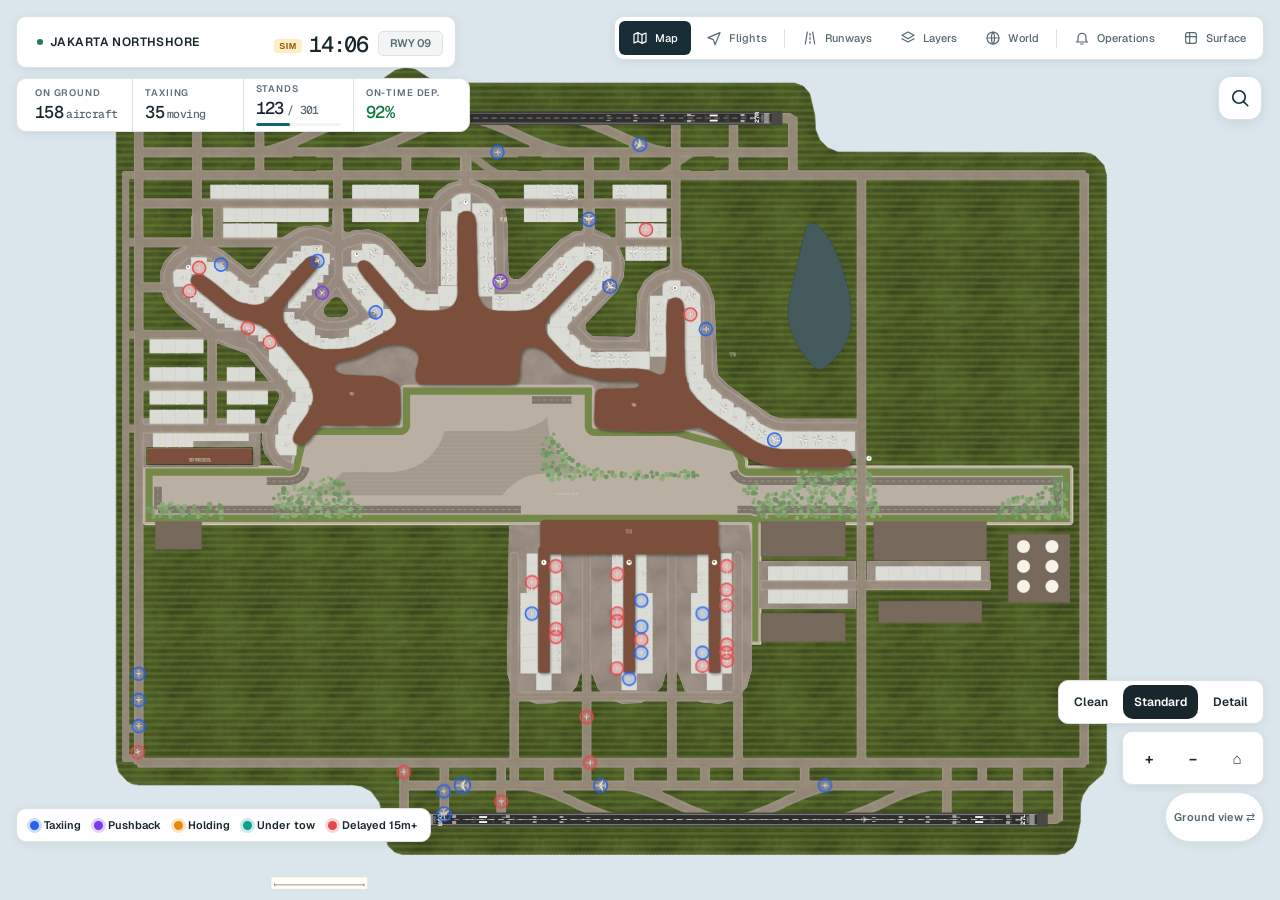
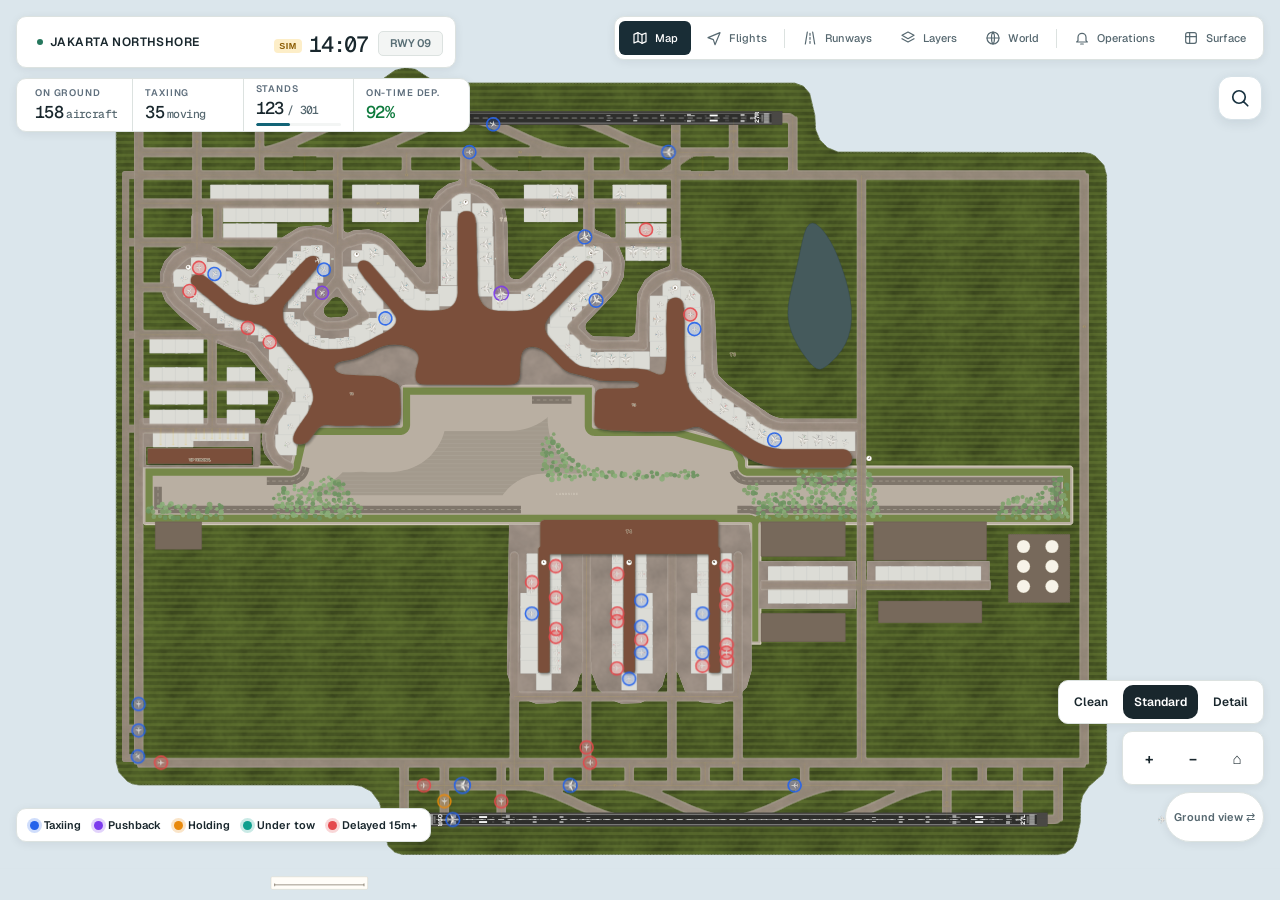
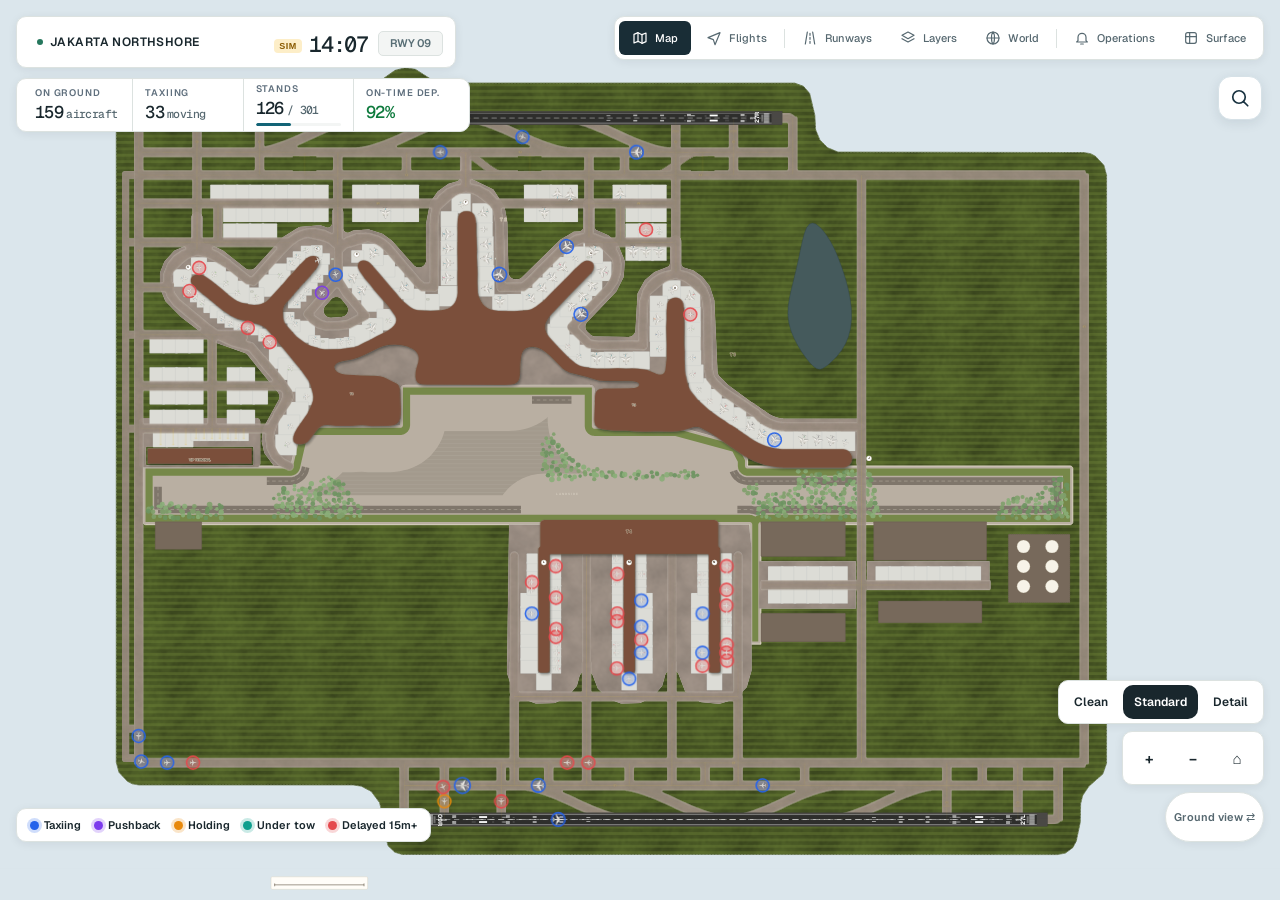
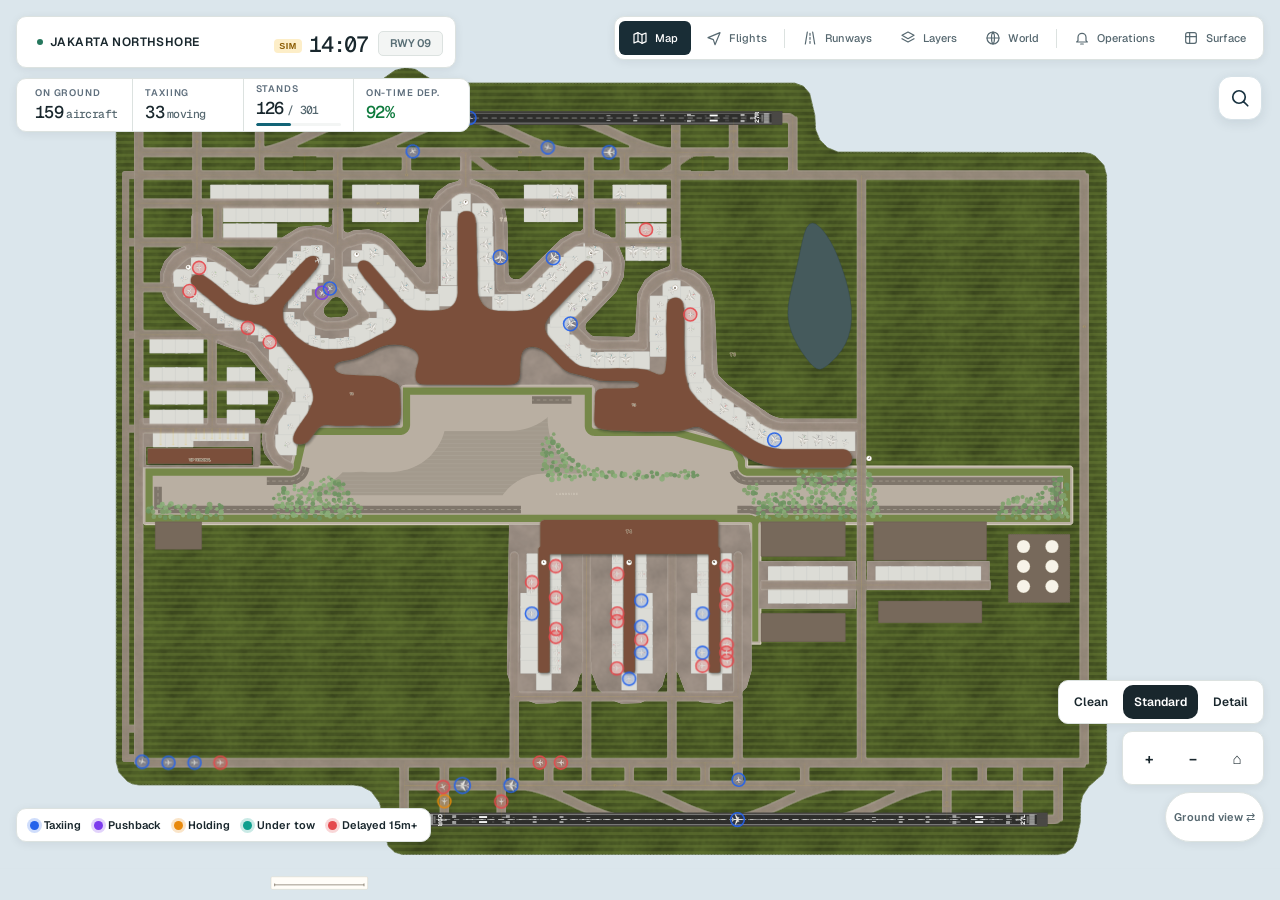
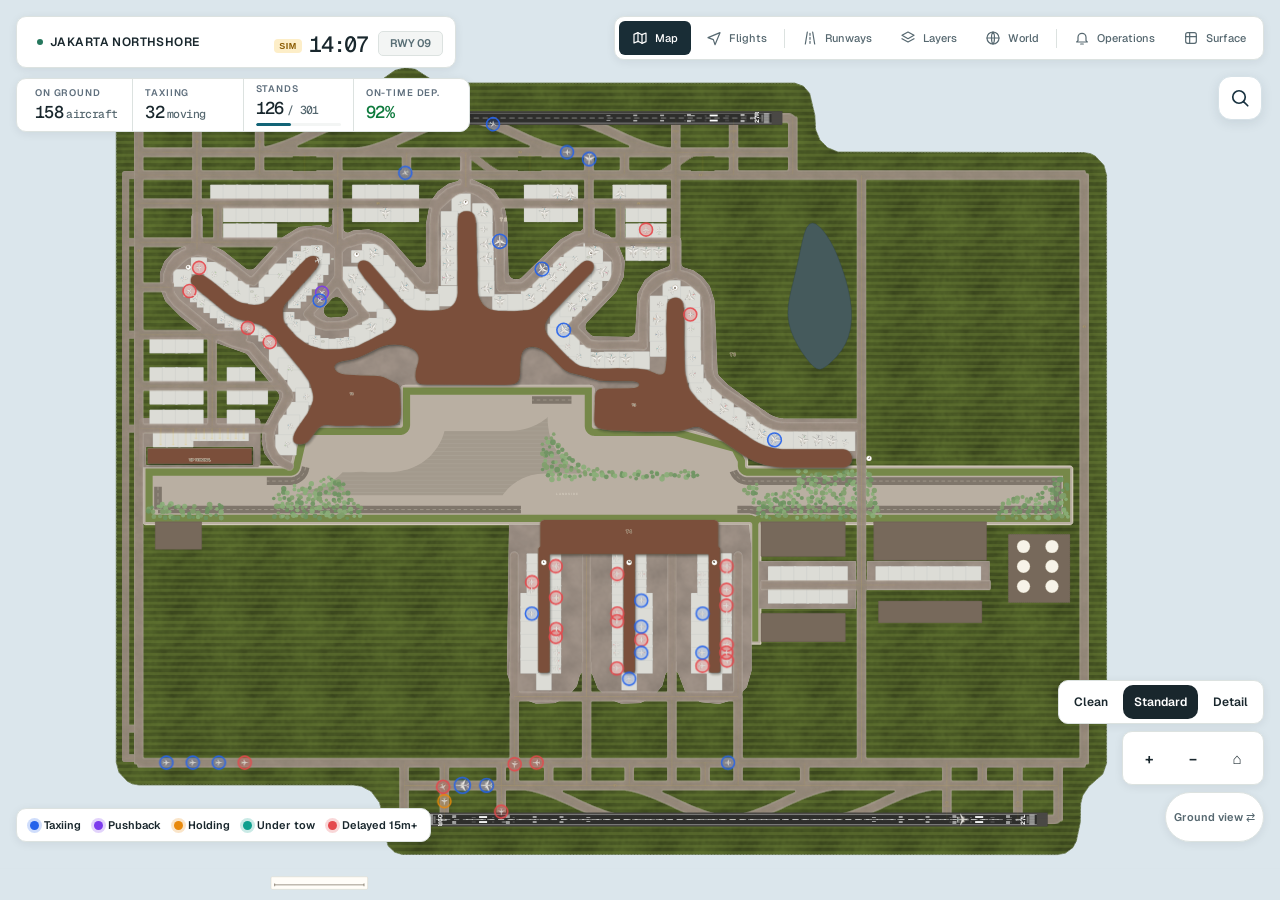
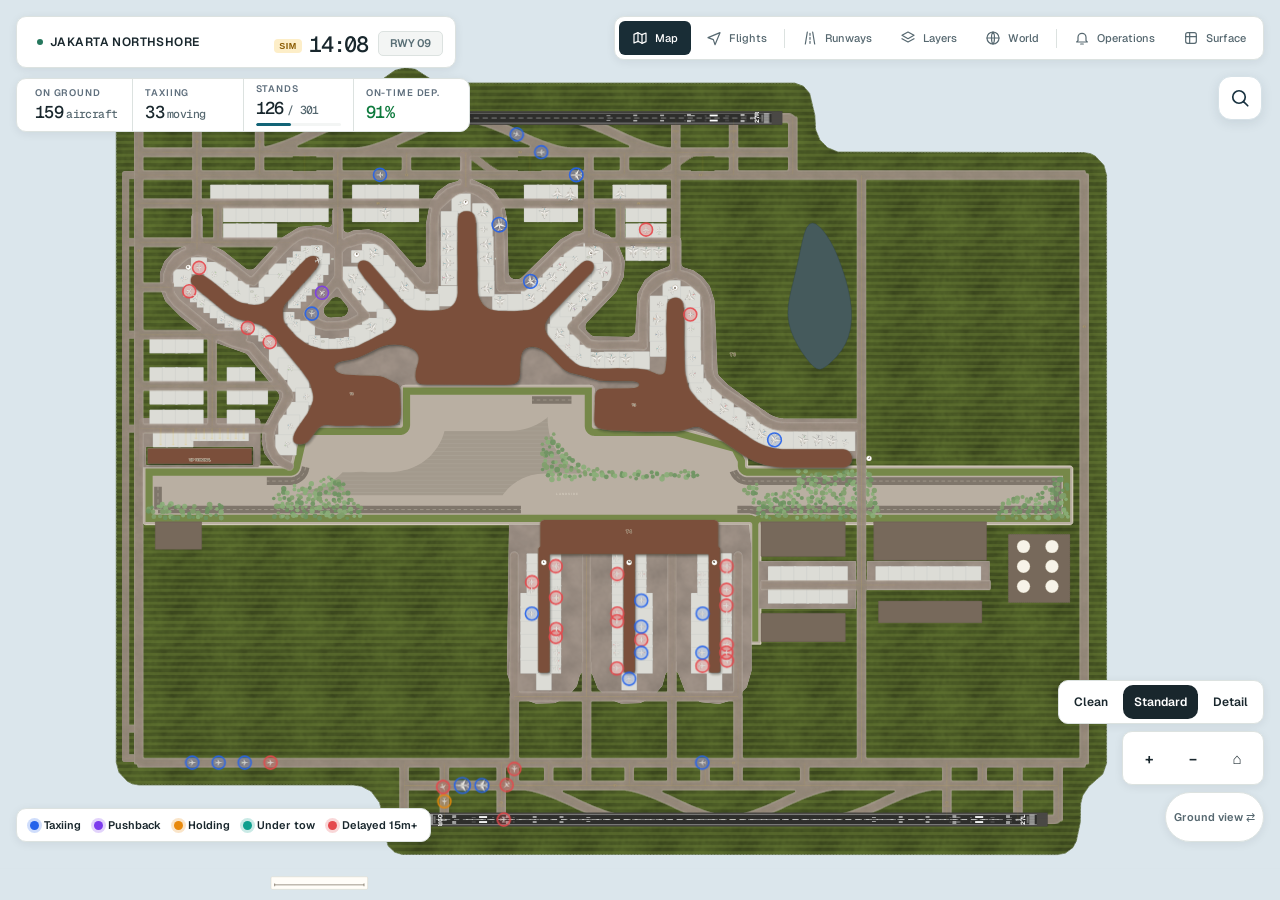
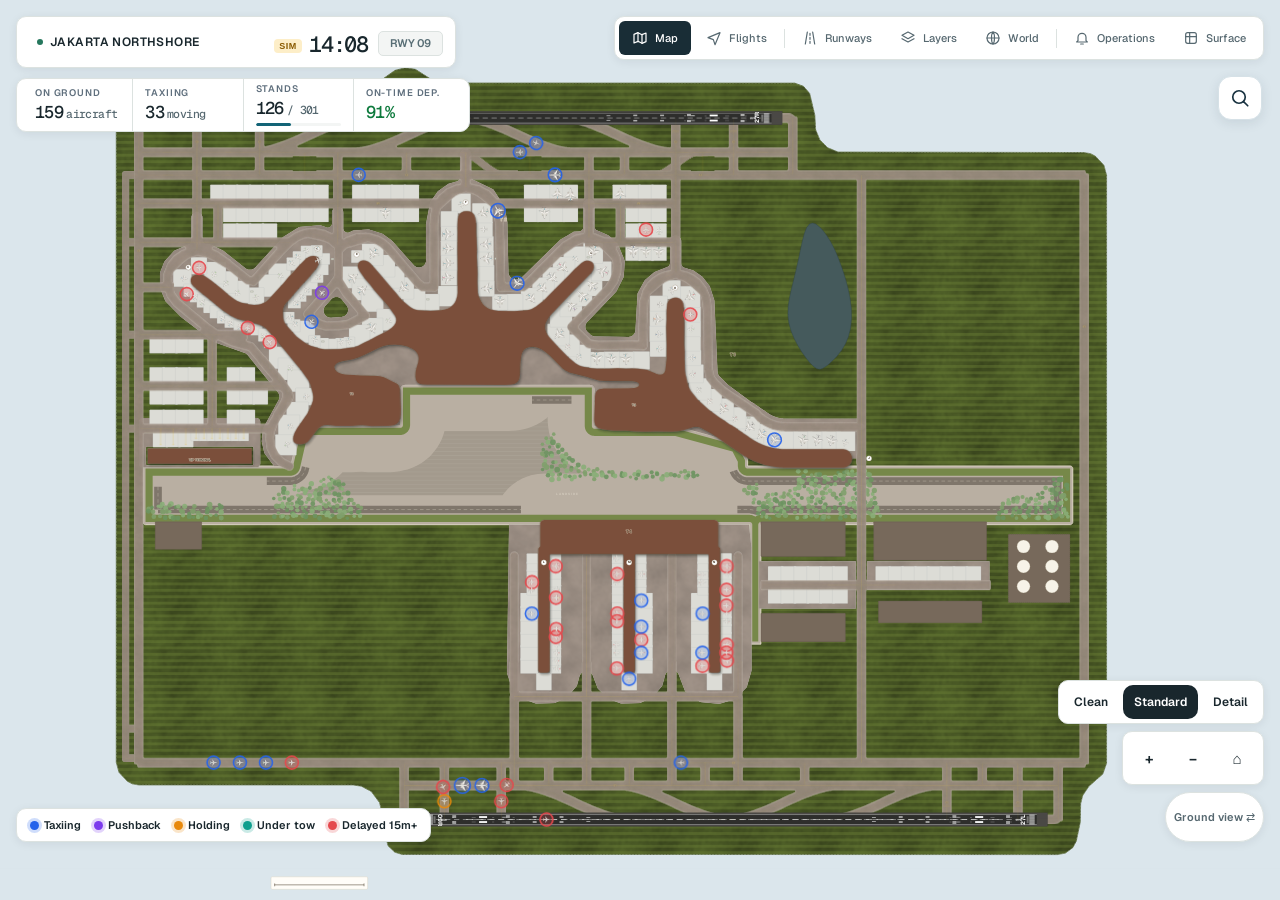
